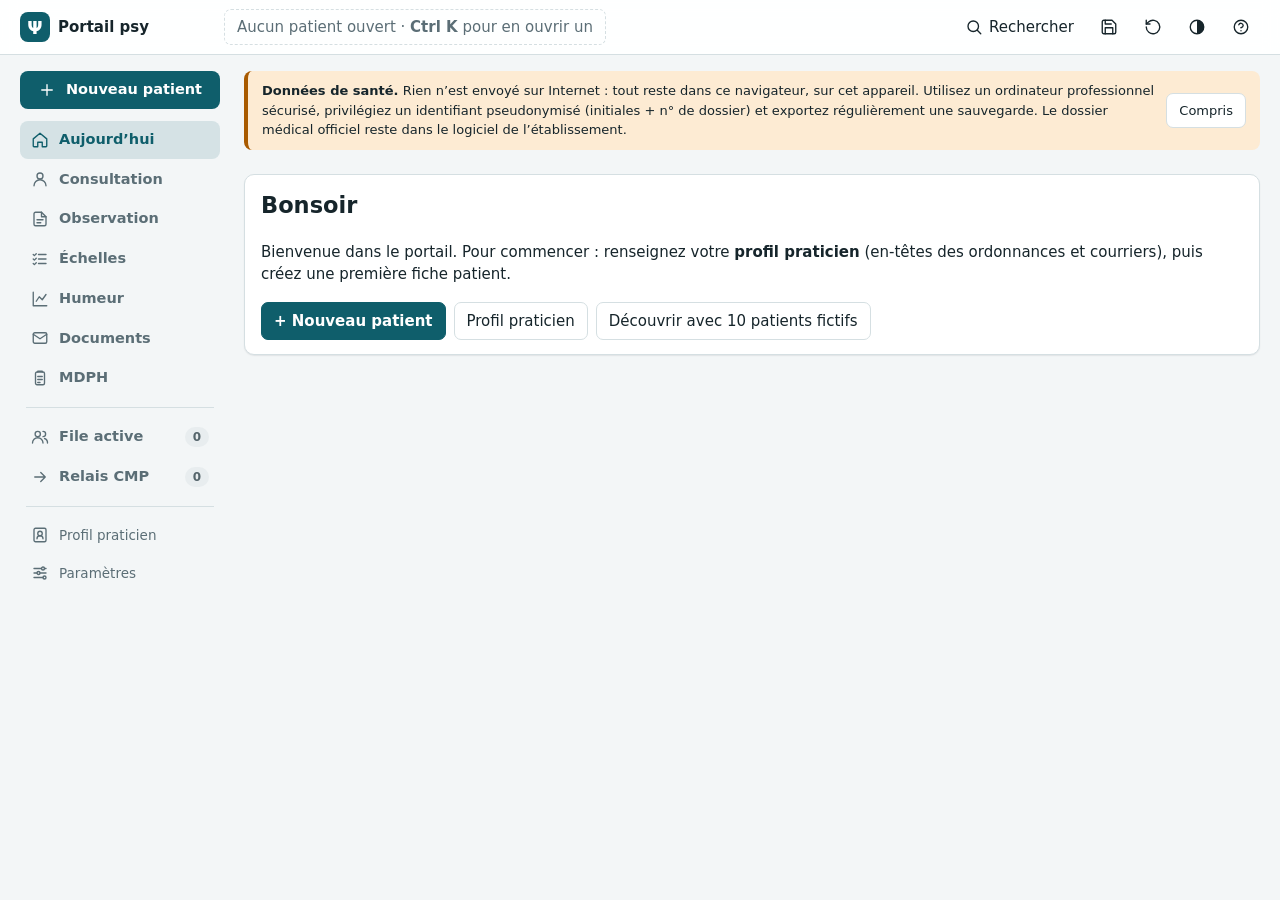
==== portail-psychiatrie.html @ 437d22e8 "Add files via upload" ====
<!DOCTYPE html>
<html lang="fr">
<head>
  <meta charset="utf-8">
  <meta name="viewport" content="width=device-width, initial-scale=1">
  <title>Portail de suivi psychiatrique</title>
  <style>
/* =====================================================================
   STYLE.CSS — apparence de l'application
   Les couleurs sont regroupées en variables au début : modifiez-les ici
   pour changer toute l'apparence (thème clair + thème sombre automatique).
   ===================================================================== */

/* ---------- Couleurs (thème clair) ---------- */
:root {
  --bg: #f3f6f7;          /* fond de page */
  --surf: #ffffff;        /* cartes, champs */
  --ink: #16252b;         /* texte principal */
  --mute: #5b6e76;        /* texte secondaire */
  --line: #d5dfe2;        /* bordures */
  --pri: #0f5e6b;         /* couleur d'accent (boutons principaux) */
  --priink: #ffffff;      /* texte sur l'accent */

  /* Priorités / alertes : p1 = rouge (urgent), p2 = orange, p3 = bleu, p4 = gris.
     Suffixe « b » = fond clair associé. */
  --p1: #b3261e;  --p1b: #fbe4e2;
  --p2: #a85a00;  --p2b: #fdebd3;
  --p3: #1d5fa8;  --p3b: #dfeaf8;
  --p4: #55656b;  --p4b: #e8edef;
}

/* ---------- Couleurs (thème sombre, selon le réglage du système) ---------- */
@media (prefers-color-scheme: dark) {
  :root:not([data-theme="light"]) {
    --bg: #101a1e;  --surf: #18262b;  --ink: #e6eef0;  --mute: #95a9b0;
    --line: #2c3f46;  --pri: #4fb3c3;  --priink: #06232a;
    --p1: #ff9c94;  --p1b: #4a1f1c;
    --p2: #f5b866;  --p2b: #46300f;
    --p3: #8fbdf0;  --p3b: #17304d;
    --p4: #b3c1c6;  --p4b: #26353b;
  }
}
/* Thème sombre choisi explicitement (bouton de thème) */
:root[data-theme="dark"] {
    --bg: #101a1e;  --surf: #18262b;  --ink: #e6eef0;  --mute: #95a9b0;
    --line: #2c3f46;  --pri: #4fb3c3;  --priink: #06232a;
    --p1: #ff9c94;  --p1b: #4a1f1c;
    --p2: #f5b866;  --p2b: #46300f;
    --p3: #8fbdf0;  --p3b: #17304d;
    --p4: #b3c1c6;  --p4b: #26353b;
  }


/* ---------- Base ---------- */
* { box-sizing: border-box; }

/* L'attribut « hidden » doit toujours masquer l'élément, même si une règle plus bas
   lui donne un display (flex, grid…). Sans cette ligne, l'avis « Compris » ne se masquait pas. */
[hidden] { display: none !important; }

body {
  margin: 0;
  background: var(--bg);
  color: var(--ink);
  font: 15px/1.45 "Segoe UI", system-ui, -apple-system, sans-serif;
}

header { padding: 18px 20px 8px; max-width: 1280px; margin: auto; }
h1     { font-size: 22px; margin: 0 0 2px; font-weight: 650; }
.sub   { color: var(--mute); font-size: 13px; }
main   { max-width: 1280px; margin: auto; padding: 0 20px 40px; }

/* ---------- Avis de confidentialité ---------- */
.notice {
  background: var(--p2b);
  border-left: 4px solid var(--p2);
  padding: 10px 14px;
  margin: 10px 0;
  border-radius: 4px;
  font-size: 13px;
  display: flex;
  gap: 12px;
  align-items: flex-start;
}
.notice button { margin-left: auto; white-space: nowrap; }

/* ---------- Onglets : file active / relais CMP ---------- */
.tabs {
  display: flex;
  gap: 4px;
  margin: 14px 0 0;
  border-bottom: 2px solid var(--line);
}
.tabs button {
  border: 0;
  border-bottom: 3px solid transparent;
  border-radius: 6px 6px 0 0;
  background: transparent;
  padding: 9px 18px;
  font-weight: 600;
  color: var(--mute);
  margin-bottom: -2px;
}
.tabs button[aria-selected=true] { color: var(--pri); border-bottom-color: var(--pri); background: var(--surf); }
.tabs .n {
  background: var(--p4b);
  color: var(--p4);
  border-radius: 99px;
  padding: 1px 8px;
  font-size: 12px;
  margin-left: 6px;
}

/* ---------- Compteurs ---------- */
.stats { display: flex; gap: 10px; flex-wrap: wrap; margin: 12px 0; }
.stat {
  background: var(--surf);
  border: 1px solid var(--line);
  border-radius: 6px;
  padding: 8px 14px;
  min-width: 110px;
}
.stat b    { display: block; font-size: 22px; line-height: 1.1; }
.stat span { font-size: 12px; color: var(--mute); }

/* ---------- Champs et boutons ---------- */
input, select, textarea, button { font: inherit; color: inherit; }

input, select, textarea {
  background: var(--surf);
  border: 1px solid var(--line);
  border-radius: 5px;
  padding: 7px 9px;
  width: 100%;
}
textarea { min-height: 90px; resize: vertical; }

button {
  background: var(--surf);
  border: 1px solid var(--line);
  border-radius: 5px;
  padding: 7px 12px;
  cursor: pointer;
}
button:hover       { border-color: var(--pri); }
button.main        { background: var(--pri); color: var(--priink); border-color: var(--pri); font-weight: 600; }
button.danger      { color: var(--p1); }
:focus-visible     { outline: 3px solid var(--pri); outline-offset: 1px; }

/* ---------- Barre d'outils ---------- */
.bar { display: flex; gap: 8px; flex-wrap: wrap; align-items: center; margin: 10px 0; }
.bar input[type=search] { flex: 1 1 220px; width: auto; }
.bar select             { width: auto; }

/* ---------- Tableau ---------- */
.wrap {
  overflow-x: auto;
  background: var(--surf);
  border: 1px solid var(--line);
  border-radius: 6px;
}
table { border-collapse: collapse; width: 100%; min-width: 1050px; }
th, td {
  text-align: left;
  padding: 9px 12px;
  border-bottom: 1px solid var(--line);
  vertical-align: top;
}
th {
  font-size: 12.5px;
  color: var(--mute);
  font-weight: 600;
  background: var(--bg);
  cursor: pointer;
  user-select: none;
  white-space: nowrap;
}
tbody tr       { cursor: pointer; }
tbody tr:hover { background: var(--bg); }
td.syn         { max-width: 340px; color: var(--mute); font-size: 13.5px; }
.empty         { padding: 40px; text-align: center; color: var(--mute); }

/* Ligne de titre dans la « Vue par CMP » */
.grp td {
  background: var(--bg);
  font-weight: 650;
  border-top: 2px solid var(--pri);
  cursor: default;
}

/* ---------- Pastilles de priorité (t1 = urgent … t4 = faible) ---------- */
.tag {
  display: inline-block;
  padding: 2px 9px;
  border-radius: 99px;
  font-size: 12.5px;
  font-weight: 600;
  white-space: nowrap;
}
.t1 { background: var(--p1b); color: var(--p1); }
.t2 { background: var(--p2b); color: var(--p2); }
.t3 { background: var(--p3b); color: var(--p3); }
.t4 { background: var(--p4b); color: var(--p4); }

/* ---------- Petits textes ---------- */
.st            { font-size: 13px; }
.st.clos       { color: #1d7a46; font-weight: 600; }   /* relais effectué */
.sec           { color: var(--mute); font-size: 13px; }
.vig           { color: var(--p1); font-weight: 700; font-size: 12.5px; }
.texte-retard  { color: var(--p1); font-weight: 700; font-size: 12.5px; }
.texte-bientot { color: var(--p2); font-weight: 700; font-size: 12.5px; }

/* ---------- Fenêtres (fiche patient, paramètres) ---------- */
dialog {
  border: 1px solid var(--line);
  border-radius: 8px;
  background: var(--surf);
  color: var(--ink);
  width: min(900px, 96vw);
  padding: 0;
  max-height: 94vh;
}
dialog::backdrop { background: rgba(0, 0, 0, .45); }
form             { padding: 18px 20px; }
form h2          { margin: 0 0 12px; font-size: 18px; }

/* Grille des champs du formulaire ; .full = ligne entière */
.g       { display: grid; grid-template-columns: repeat(auto-fit, minmax(200px, 1fr)); gap: 10px 14px; }
.g .full { grid-column: 1 / -1; }
label    { font-size: 12.5px; color: var(--mute); display: block; margin-bottom: 3px; }

.chk       { display: flex; gap: 8px; align-items: center; }
.chk input { width: auto; }
.chk label { margin: 0; color: var(--ink); font-size: 14px; }

.act     { display: flex; gap: 8px; margin-top: 16px; align-items: center; }
.act .sp { flex: 1; }

/* ---------- Traitements et surveillance (dans la fiche patient) ---------- */
.tg  { margin: 8px 0 14px; }                       /* un groupe : fond / symptomatique */
.tgh { display: flex; justify-content: space-between; align-items: center; margin-bottom: 6px; }
.tc  {                                              /* une ligne de traitement */
  border: 1px solid var(--line);
  border-radius: 6px;
  padding: 10px 12px;
  margin-bottom: 8px;
  background: var(--bg);
}
.mon { margin-top: 8px; border-top: 1px dashed var(--line); padding-top: 6px; }
.mr  {                                              /* une ligne de bilan */
  display: grid;
  grid-template-columns: minmax(180px, 1fr) 150px minmax(170px, auto) auto;
  gap: 8px;
  align-items: center;
  padding: 4px 0;
  font-size: 13px;
}
.mr small { color: var(--mute); display: block; }
.mr input { padding: 5px 7px; }

/* Pastilles d'état d'un bilan */
.badge          { font-size: 12.5px; font-weight: 600; padding: 2px 8px; border-radius: 99px; }
.badge.retard   { background: var(--p1b); color: var(--p1); }
.badge.bientot  { background: var(--p2b); color: var(--p2); }
.badge.ok,
.badge.termine  { background: var(--p3b); color: var(--p3); }

/* ---------- Encadré des référentiels ---------- */
.src         { margin-top: 14px; font-size: 13px; color: var(--mute); }
.src summary { cursor: pointer; }

/* ---------- Petits écrans ---------- */
@media (max-width: 700px) {
  .mr { grid-template-columns: 1fr 1fr; }
}

/* ---------- Impression : masque les boutons et élargit le tableau ---------- */
@media print {
  body { background: #fff; color: #000; }
  .notice, .bar, .stats, .act, button { display: none !important; }
  .wrap { border: 0; overflow: visible; }
  table { min-width: 0; font-size: 11px; }
  td.syn { max-width: none; }
}

/* ---------- Ordonnance de bilans (fenêtre, aperçu et impression) ---------- */
.ordo-choix { display: grid; grid-template-columns: 1fr 1fr; gap: 14px 18px; }
@media (max-width: 800px) { .ordo-choix { grid-template-columns: 1fr; } }
.ordo-groupe { margin-bottom: 8px; }
.ligne-case { display: flex; gap: 8px; align-items: center; margin: 3px 0; color: var(--ink); font-size: 13.5px; }
.ligne-case input { width: auto; }
.ordo-alerte {
  background: var(--p2b); border-left: 4px solid var(--p2); padding: 8px 12px;
  border-radius: 4px; font-size: 13px; margin-bottom: 10px;
}
.info-cps {
  background: var(--p3b); border-left: 4px solid var(--p3); padding: 8px 12px;
  border-radius: 4px; font-size: 13px; margin-bottom: 12px;
}
.apercu { background: #fff; color: #000; border: 1px solid var(--line); border-radius: 6px; padding: 18px; margin-top: 8px; }

/* Le document lui-même (même rendu à l'écran et sur papier) */
.ordo { font-family: Georgia, "Times New Roman", serif; font-size: 14px; line-height: 1.5; color: #000; }
.ordo-entete { border-bottom: 1px solid #000; padding-bottom: 8px; margin-bottom: 14px; }
.ordo h2 { font-size: 17px; margin: 0 0 4px; text-align: center; }
.ordo-date { text-align: right; margin: 0 0 12px; }
.ordo-examens { margin: 6px 0 10px 18px; padding: 0; }
.ordo-consignes { font-style: italic; }
.ordo-signature { margin-top: 26px; margin-left: 55%; border: 1px solid #000; height: 100px; padding: 6px 8px; font-size: 12px; }
/* Mention ALD (ordonnance bizone) */
.ordo-ald { border: 1px solid #000; padding: 5px 9px; margin: 8px 0 12px; }
.ordo .manquant { color: #888; }

/* Marges de la feuille imprimée (A4) */
@page { size: A4; margin: 22mm 20mm 20mm 20mm; }

/* Zone d'impression : invisible à l'écran, seule visible quand on imprime une ordonnance */
#zoneOrdonnance { display: none; }
@media print {
  body.impression-ordonnance > *:not(#zoneOrdonnance) { display: none !important; }
  body.impression-ordonnance #zoneOrdonnance { display: block; }
}

/* =====================================================================
   PORTAIL UNIFIÉ : observation, courbe de l'humeur, échelles, MDPH
   ===================================================================== */
.tabs { overflow-x: auto; scrollbar-width: thin; }
.tabs button { white-space: nowrap; }

.carte {
  background: var(--surf); border: 1px solid var(--line); border-radius: 8px;
  padding: 14px 16px; margin: 12px 0;
}
.h3 { font-size: 15.5px; margin: 0 0 8px; }
.sp { flex: 1; }
button:disabled { opacity: .5; cursor: not-allowed; }
button.on { background: var(--pri); color: var(--priink); border-color: var(--pri); }

/* Rubriques repliables / encadrées */
fieldset.rubrique { margin: 12px 0; }
fieldset.rubrique legend, details.rubrique summary { font-weight: 650; padding: 0 4px; cursor: pointer; }
details.rubrique > summary { list-style-position: outside; }
.cases { display: flex; flex-wrap: wrap; gap: 4px 16px; }

/* ---------- Courbe de l'humeur ---------- */
.defile { overflow-x: auto; max-width: 100%; }
svg.frise { display: block; min-width: 720px; width: 100%; height: auto; }
.groupe-boutons { display: inline-flex; gap: 4px; flex-wrap: wrap; }
.groupe-boutons button { padding: 5px 10px; }
.puces { display: flex; flex-wrap: wrap; gap: 6px; margin-top: 10px; font-size: 12.5px; }
.puce { border: 1px solid var(--line); border-radius: 99px; padding: 2px 10px; display: inline-flex; gap: 6px; align-items: center; }
.puce i, i.pastille { width: 10px; height: 10px; border-radius: 50%; display: inline-block; }
.hum-grille { display: grid; grid-template-columns: 1fr 1fr; gap: 0 14px; }
.hum-niveaux { display: grid; grid-template-columns: repeat(auto-fit, minmax(150px, 1fr)); gap: 6px; }
.hum-niveaux button { text-align: left; border-left-width: 8px; }
.hum-niveaux button.on { background: var(--surf); color: var(--ink); outline: 2px solid var(--pri); }

/* ---------- Échelles ---------- */
.ech-grille { display: grid; grid-template-columns: minmax(0, 1.6fr) minmax(260px, 1fr); gap: 0 14px; align-items: start; }
.ech-resultat { position: sticky; top: 8px; }
.ech-items { margin-top: 8px; display: grid; grid-template-columns: repeat(auto-fill, minmax(250px, 1fr)); gap: 2px 14px; }
.ech-ligne {
  display: flex; align-items: center; gap: 8px; padding: 3px 6px; border-radius: 5px;
  border: 1px solid transparent;
}
.ech-ligne:focus { outline: none; border-color: var(--pri); background: var(--bg); }
.ech-ligne.vide .ech-num { color: var(--p2); }
.ech-ligne.remplissage { opacity: .55; }
.ech-num { width: 26px; text-align: right; font-weight: 650; font-variant-numeric: tabular-nums; }
.ech-lib { flex: 1; font-size: 13px; }
.ech-choix { display: inline-flex; gap: 3px; margin-left: auto; }
.ech-choix button { width: 32px; padding: 4px 0; font-weight: 600; }
.ech-total b { font-size: 40px; line-height: 1; }
.ech-total span { color: var(--mute); font-size: 18px; }
.ech-jauge { height: 8px; background: var(--bg); border-radius: 99px; overflow: hidden; margin: 8px 0; }
.ech-jauge i { display: block; height: 100%; background: var(--p3); }
.ech-jauge i.bientot { background: var(--p2); }
.ech-jauge i.retard { background: var(--p1); }
table.ech-sous { min-width: 0; font-size: 13px; }
table.ech-sous td { padding: 4px 6px; }
#vueEchelles .act button.main:disabled { background: var(--line); border-color: var(--line); color: var(--mute); }

/* ---------- MDPH ---------- */
table.grille-mdph { min-width: 0; width: auto; }
table.grille-mdph td { padding: 3px 8px 3px 0; border: 0; font-size: 13.5px; }
table.grille-mdph select { width: auto; min-width: 260px; }

/* ---------- Observation ---------- */
.obs-grille { display: grid; grid-template-columns: minmax(0, 1.4fr) minmax(300px, 1fr); gap: 0 14px; align-items: start; }
.obs-sortie { position: sticky; top: 8px; }
#obsTexte { min-height: 60vh; font-family: ui-monospace, "Cascadia Mono", Consolas, monospace; font-size: 12.5px; line-height: 1.5; }
.obs-champ { display: grid; grid-template-columns: 170px 1fr; gap: 8px; align-items: start; }
.obs-lib { font-size: 12.5px; color: var(--mute); padding-top: 5px; }
.pastilles { display: flex; flex-wrap: wrap; gap: 5px; }
.pastille-choix { border-radius: 99px; padding: 4px 11px; font-size: 13px; }
.pastille-choix.normal { border-style: dashed; }
.pastille-choix.on { background: var(--pri); color: var(--priink); border-color: var(--pri); border-style: solid; }
.obs-hist { display: flex; justify-content: space-between; align-items: center; gap: 8px; padding: 4px 0; border-top: 1px solid var(--line); font-size: 13px; }

/* ---------- Documents imprimés (certificat, observation, courbe) ---------- */
.doc h3 { font-size: 14.5px; margin: 16px 0 6px; border-bottom: 1px solid #999; padding-bottom: 2px; }
.doc p { margin: 4px 0; }
.sec-doc { font-size: 12px; color: #444; text-align: center; margin-top: 0; }
table.tableau-doc { min-width: 0; width: auto; margin: 2px 0 8px; font-size: 13px; }
table.tableau-doc td { padding: 2px 14px 2px 0; border-bottom: 1px dotted #bbb; }

@media (max-width: 900px) {
  .ech-grille, .obs-grille, .hum-grille { grid-template-columns: 1fr; }
  .ech-resultat, .obs-sortie { position: static; }
  .obs-champ { grid-template-columns: 1fr; gap: 3px; }
  #obsTexte { min-height: 40vh; }
}

/* Impression : couleurs claires, quel que soit le thème de l'écran */
@media print {
  :root {
    --bg: #fff; --surf: #fff; --ink: #000; --mute: #555; --line: #ccc;
    --pri: #0f5e6b; --priink: #fff;
  }
  .tabs, .carte, form#obsForm, #mdphForm { display: none !important; }
  svg.frise { min-width: 0; }
}

#mdphForm, #obsForm { padding: 0; }
fieldset.rubrique { min-width: 0; }

/* ---------- Certificat MDPH (Cerfa 15695*01) ---------- */
.mdph-form { max-width: 980px; }
.mdph-titre { font-size: 16px; margin: 22px 0 8px; padding-bottom: 4px; border-bottom: 2px solid var(--pri); color: var(--pri); }
.mdph-titre:first-child { margin-top: 0; }
.mdph-sous { font-weight: 650; margin: 14px 0 6px; font-size: 14px; }
.mdph-note { font-size: 12.5px; color: var(--mute); margin: 4px 0 8px; font-style: italic; }
.mdph-ligne { margin: 8px 0; }
.mdph-ligne > label { font-size: 13px; color: var(--ink); margin-bottom: 4px; }
.retrait { margin-left: 26px; border-left: 3px solid var(--line); padding-left: 10px; }
.mdph-case { display: flex; gap: 8px; align-items: center; font-size: 14px; color: var(--ink); margin: 5px 0; cursor: pointer; }
.mdph-case input { width: auto; margin: 0; }
.mdph-case.bascule { color: var(--pri); font-weight: 600; }
.segments { display: inline-flex; flex-wrap: wrap; gap: 0; border: 1px solid var(--line); border-radius: 7px; overflow: hidden; }
.segments button { border: 0; border-right: 1px solid var(--line); border-radius: 0; padding: 7px 14px; background: var(--surf); }
.segments button:last-child { border-right: 0; }
.segments button.on { background: var(--pri); color: var(--priink); }
.segments.abcd button { width: 50px; padding: 7px 0; font-weight: 700; }
.mdph-abcd { display: flex; align-items: center; justify-content: space-between; gap: 12px; padding: 5px 0; border-bottom: 1px dashed var(--line); font-size: 14px; }
.mdph-legende { display: flex; flex-wrap: wrap; gap: 4px 16px; font-size: 12.5px; background: var(--bg); border-radius: 6px; padding: 8px 10px; margin: 12px 0; }
.mdph-legende .sec { width: 100%; }
@media (max-width: 700px) {
  .mdph-abcd { flex-direction: column; align-items: flex-start; }
  .retrait { margin-left: 8px; }
}

/* Échelles : une ligne par item, réponses libellées selon l'échelle */
.ech-items { grid-template-columns: 1fr; gap: 2px; }
.ech-ligne { align-items: center; padding: 6px 8px; border-bottom: 1px solid var(--line); border-radius: 0; }
.ech-lib { font-size: 14px; line-height: 1.35; }
.ech-choix.larges button { width: auto; min-width: 92px; padding: 6px 9px; font-weight: 500; font-size: 12.5px; line-height: 1.2; }
.ech-ligne.avec-propositions { flex-wrap: wrap; }
.ech-ligne.avec-propositions .ech-lib { flex: 1 1 calc(100% - 40px); font-weight: 650; }
.ech-choix.propositions { display: grid; grid-template-columns: 1fr; gap: 4px; width: 100%; margin-left: 34px; }
.ech-choix.propositions button { width: 100%; text-align: left; font-weight: 400; padding: 6px 10px; }
.ech-choix.propositions button b { display: inline-block; width: 18px; }
@media (max-width: 900px) {
  .ech-ligne { flex-wrap: wrap; }
  .ech-lib { flex: 1 1 calc(100% - 40px); }
  .ech-choix { margin-left: 34px; flex-wrap: wrap; }
  .ech-choix.propositions { margin-left: 0; }
}

/* Échelles : intitulé sur toute la largeur, réponses en dessous (4 colonnes égales) */
.ech-grille { grid-template-columns: minmax(0, 2fr) minmax(250px, 0.85fr); }
.ech-ligne { flex-wrap: wrap; align-items: flex-start; gap: 4px 8px; padding: 8px 6px; }
.ech-ligne .ech-num { padding-top: 1px; }
.ech-ligne .ech-lib { flex: 1 1 calc(100% - 40px); font-size: 14.5px; }
.ech-choix.larges { display: grid; grid-template-columns: repeat(4, minmax(0, 1fr)); gap: 5px; width: calc(100% - 34px); margin-left: 34px; }
.ech-choix.larges button { min-width: 0; width: 100%; white-space: normal; }
.ech-choix:not(.larges):not(.propositions) { margin-left: 34px; }
@media (max-width: 600px) { .ech-choix.larges { grid-template-columns: repeat(2, minmax(0, 1fr)); } }

/* ---------- Certificat MDPH : mise en page (rubriques en cartes, grille 12 colonnes) ---------- */
.mdph-form { max-width: 1040px; margin: 0 auto; }
.mdph-section {
  background: var(--surf); border: 1px solid var(--line); border-radius: 10px;
  padding: 20px 24px 22px; margin: 16px 0; box-shadow: 0 1px 2px rgba(0, 0, 0, .04);
}
.mdph-section .mdph-titre { margin: 0 0 14px; font-size: 17px; font-weight: 650; border: 0; padding: 0; color: var(--pri); }
.mdph-grille { display: grid; grid-template-columns: repeat(12, minmax(0, 1fr)); gap: 14px 18px; align-items: end; }
.mdph-grille > [hidden] { display: none !important; }
.mdph-grille > * { min-width: 0; margin: 0; }
.mdph-grille .debut-ligne { grid-column-start: 1; }
.mdph-champ > label { display: block; font-size: 13px; color: var(--ink); margin: 0 0 5px; line-height: 1.35; }
.mdph-champ input, .mdph-champ textarea { width: 100%; }
.mdph-champ textarea { min-height: 0; resize: vertical; }
.mdph-sous { font-weight: 650; font-size: 14px; margin-top: 8px; padding-top: 12px; border-top: 1px solid var(--line); align-self: start; }
.mdph-note { font-size: 12.5px; color: var(--mute); font-style: italic; align-self: start; }
.mdph-case { display: flex; gap: 9px; align-items: center; font-size: 14px; color: var(--ink); cursor: pointer; min-height: 36px; margin: 0; }
.mdph-case input { width: 17px; height: 17px; margin: 0; flex: none; }
.mdph-case.bascule { color: var(--pri); font-weight: 600; }
.mdph-abcd { display: flex; align-items: center; justify-content: space-between; gap: 16px; padding: 6px 0; border-bottom: 1px dashed var(--line); margin: 0; }
.mdph-legende { margin: 0; }
.segments { max-width: 100%; }
/* Tableau des signes cliniques (calqué sur le Cerfa) */
.mdph-signes table { width: 100%; min-width: 0; border-collapse: separate; border-spacing: 0; border: 1px solid var(--line); border-radius: 8px; overflow: hidden; }
.mdph-signes th { background: var(--bg); font-size: 12.5px; color: var(--ink); font-weight: 600; padding: 8px 10px; text-align: center; cursor: default; white-space: normal; }
.mdph-signes th:nth-child(2) { text-align: left; }
.mdph-signes th small { display: block; font-weight: 400; color: var(--mute); font-size: 11px; }
.mdph-signes td { padding: 8px 10px; border-top: 1px solid var(--line); vertical-align: middle; }
.mdph-signes td.num { width: 28px; color: var(--mute); font-weight: 650; text-align: center; }
.mdph-signes td.frequence { width: 104px; text-align: center; }
.mdph-signes textarea { width: 100%; min-height: 0; resize: vertical; }
.pastille-freq { width: 30px; height: 30px; padding: 0; border-radius: 6px; font-weight: 700; font-size: 16px; line-height: 1; }
.pastille-freq.on { background: var(--pri); color: var(--priink); border-color: var(--pri); }
@media (max-width: 760px) {
  .mdph-section { padding: 16px 14px; }
  .mdph-grille { grid-template-columns: 1fr; }
  .mdph-grille > * { grid-column: 1 / -1 !important; }
  .mdph-abcd { flex-direction: column; align-items: flex-start; }
  .mdph-signes td.frequence { width: 64px; padding: 6px 4px; }
}
.choix-multiples { display: flex; flex-wrap: wrap; gap: 6px; }
.choix-multiples button { border-radius: 99px; padding: 6px 13px; font-size: 13.5px; }
.choix-multiples button.on { background: var(--pri); color: var(--priink); border-color: var(--pri); }
.mdph-abcd + .mdph-abcd, .mdph-case.debut-ligne + .mdph-case.debut-ligne { margin-top: -8px; }

/* =====================================================================
   ÉCRAN CONSULTATION
   ===================================================================== */
.cons-barre { padding: 10px 16px; }
.cons-entete { display: flex; justify-content: space-between; gap: 16px; align-items: flex-start; flex-wrap: wrap; padding: 18px 22px; }
.cons-nom { font-size: 22px; font-weight: 700; letter-spacing: -.01em; }
.cons-diag { margin-top: 6px; font-weight: 600; }
.cons-actions { display: flex; gap: 8px; flex-wrap: wrap; }
.cons-actions button { padding: 10px 16px; font-size: 15px; }
.drapeaux { display: flex; flex-wrap: wrap; gap: 6px; margin-top: 10px; }
.drapeau { font-size: 12.5px; font-weight: 600; padding: 3px 10px; border-radius: 99px; }
.drapeau.rouge { background: var(--p1b); color: var(--p1); }
.drapeau.orange { background: var(--p2b); color: var(--p2); }
.drapeau.bleu { background: var(--p3b); color: var(--p3); }
.drapeau.gris { background: var(--p4b); color: var(--p4); }
.cons-grille { display: grid; grid-template-columns: repeat(3, minmax(0, 1fr)); gap: 0 14px; align-items: start; }
.cons-carte { margin: 0 0 14px; }
.cons-large { grid-column: span 2; }
.cons-note { white-space: pre-wrap; font-size: 13.5px; line-height: 1.5; max-height: 280px; overflow: auto; background: var(--bg); padding: 10px 12px; border-radius: 6px; }
.cons-trt { padding: 6px 0; border-bottom: 1px dashed var(--line); font-size: 14px; }
.cons-trt:last-of-type { border-bottom: 0; }
.cons-echelle { display: flex; justify-content: space-between; align-items: center; gap: 10px; padding: 6px 0; border-bottom: 1px dashed var(--line); }
.sparkline { flex: none; }
.mini-humeur { width: 100%; height: 70px; display: block; background: var(--bg); border-radius: 6px; }
@media (max-width: 1000px) { .cons-grille { grid-template-columns: 1fr; } .cons-large { grid-column: auto; } }

/* ---------- Recherche globale (Ctrl+K) ---------- */
.palette-fond { position: fixed; inset: 0; background: rgba(0, 0, 0, .4); z-index: 50; display: flex; justify-content: center; align-items: flex-start; padding-top: 12vh; }
.palette-fond[hidden] { display: none !important; }
.palette { background: var(--surf); border-radius: 12px; width: min(620px, 92vw); box-shadow: 0 20px 60px rgba(0, 0, 0, .3); overflow: hidden; }
.palette input { border: 0; border-bottom: 1px solid var(--line); border-radius: 0; padding: 14px 16px; font-size: 17px; }
.palette-item { padding: 10px 16px; cursor: pointer; border-bottom: 1px solid var(--line); }
.palette-item.actif, .palette-item:hover { background: var(--p3b); }
.palette-aide { padding: 8px 16px; }

/* ---------- Échelles : courbes, mode tablette ---------- */
.courbes-echelles { display: grid; grid-template-columns: repeat(auto-fill, minmax(320px, 1fr)); gap: 12px; margin-bottom: 14px; }
.courbe-echelle { background: var(--bg); border-radius: 8px; padding: 8px 10px; }
.courbe-scores { width: 100%; height: auto; display: block; }
.tablette { position: fixed; inset: 0; z-index: 60; background: var(--surf); display: flex; flex-direction: column; padding: 18px clamp(16px, 5vw, 60px); overflow: auto; }
.tablette[hidden] { display: none !important; }
body.mode-tablette { overflow: hidden; }
.tablette-haut { display: flex; justify-content: space-between; align-items: center; gap: 12px; color: var(--mute); font-size: 15px; }
.tablette-quitter { border: 0; background: transparent; font-size: 18px; color: var(--mute); padding: 4px 10px; }
.tablette-progression { height: 6px; background: var(--bg); border-radius: 99px; margin: 12px 0 28px; overflow: hidden; }
.tablette-progression i { display: block; height: 100%; background: var(--pri); transition: width .2s; }
.tablette-item { font-size: clamp(20px, 3vw, 28px); line-height: 1.35; font-weight: 600; margin-bottom: 26px; }
.tablette-choix { display: grid; gap: 12px; }
.tablette-choix button { font-size: clamp(16px, 2.2vw, 20px); padding: 18px 20px; text-align: left; border-radius: 12px; border-width: 2px; }
.tablette-choix button.on { background: var(--pri); color: var(--priink); border-color: var(--pri); }
.tablette-bas { display: flex; justify-content: space-between; margin-top: auto; padding-top: 24px; }
.tablette-bas button { padding: 12px 18px; font-size: 16px; }
.tablette-fin { margin: auto; text-align: center; font-size: 18px; }
.tablette-fin button { padding: 14px 26px; font-size: 18px; margin-top: 16px; }

/* ---------- Documents ---------- */
.doc-types { display: grid; grid-template-columns: repeat(auto-fit, minmax(280px, 1fr)); gap: 12px; margin-top: 8px; }
.doc-types .sec { margin-bottom: 5px; font-weight: 600; }
#docTexte { min-height: 60vh; font-family: Georgia, "Times New Roman", serif; font-size: 13.5px; line-height: 1.55; }
.doc.plan-securite { font-family: system-ui, sans-serif; font-size: 15px; line-height: 1.6; }

/* En-tête : outils globaux (recherche, sauvegarde) */
.entete-portail { position: relative; }
.entete-outils { float: right; display: flex; gap: 6px; flex-wrap: wrap; margin-left: 12px; }
.entete-outils kbd { font: 11px ui-monospace, monospace; background: var(--bg); border: 1px solid var(--line); border-radius: 4px; padding: 0 4px; margin-left: 4px; }
@media (max-width: 700px) { .entete-outils { float: none; margin: 0 0 8px; } }
@media print { .entete-outils { display: none !important; } }
.cons-groupe { font-size: 11.5px; text-transform: uppercase; letter-spacing: .04em; color: var(--mute); font-weight: 650; margin: 10px 0 2px; }
.cons-groupe:first-of-type { margin-top: 0; }
.cons-groupe.somat { color: var(--p3); }

/* =====================================================================
   MISE EN PAGE (version 3) : barre d'application, navigation latérale,
   bandeau patient, tableau de bord, notifications. Ces règles complètent
   et remplacent les précédentes quand elles se recoupent.
   ===================================================================== */
:root { color-scheme: light; --ombre: 0 1px 2px rgba(16, 24, 32, .05), 0 1px 1px rgba(16, 24, 32, .03); --rayon: 10px; }
:root[data-theme="dark"] { color-scheme: dark; --ombre: none; }
@media (prefers-color-scheme: dark) { :root:not([data-theme="light"]) { color-scheme: dark; --ombre: none; } }

body { font: 15px/1.5 system-ui, -apple-system, "Segoe UI", Roboto, sans-serif; -webkit-font-smoothing: antialiased; }
button { border-radius: 7px; transition: background-color .12s, border-color .12s, color .12s; }
input:focus, select:focus, textarea:focus { outline: none; border-color: var(--pri); box-shadow: 0 0 0 3px color-mix(in srgb, var(--pri) 18%, transparent); }
.carte, .mdph-section, .wrap { border-radius: var(--rayon); box-shadow: var(--ombre); }
.selecteur-masque { display: none !important; }

/* ---------- Barre d'application ---------- */
header.barre-app {
  position: sticky; top: 0; z-index: 30; max-width: none; margin: 0;
  display: flex; align-items: center; gap: 14px; padding: 8px 20px;
  background: color-mix(in srgb, var(--surf) 92%, transparent); backdrop-filter: blur(8px);
  border-bottom: 1px solid var(--line);
}
.marque { display: flex; align-items: center; gap: 8px; font-weight: 700; white-space: nowrap; width: 196px; flex: none; }
.logo { width: 30px; height: 30px; border-radius: 8px; background: var(--pri); color: var(--priink); display: grid; place-items: center; font-size: 18px; }
.bandeau-patient { flex: 1; min-width: 0; display: flex; align-items: center; gap: 8px; }
.bandeau-nom { display: flex; align-items: baseline; gap: 10px; min-width: 0; border: 1px solid var(--line); background: var(--bg); padding: 5px 12px; text-align: left; }
.bandeau-nom b { white-space: nowrap; }
.bandeau-nom .sec { white-space: nowrap; overflow: hidden; text-overflow: ellipsis; }
.bandeau-vide { border: 1px dashed var(--line); background: transparent; color: var(--mute); padding: 6px 12px; }
.pastille-bandeau { font-size: 12px; font-weight: 650; padding: 2px 9px; border-radius: 99px; white-space: nowrap; }
.pastille-bandeau.allergie { background: var(--p2b); color: var(--p2); }
.pastille-bandeau.vigilance { background: var(--p1b); color: var(--p1); }
.entete-outils { float: none; margin: 0; display: flex; gap: 6px; flex: none; }
.outil { display: inline-flex; align-items: center; gap: 6px; padding: 6px 9px; background: transparent; border-color: transparent; color: var(--ink); }
.outil:hover { background: var(--bg); border-color: var(--line); }
.icone { flex: none; display: block; }
[data-icone] { display: inline-flex; }

/* ---------- Corps : navigation latérale + contenu ---------- */
main { max-width: 1520px; padding: 16px 20px 48px; display: grid; grid-template-columns: 200px minmax(0, 1fr); column-gap: 24px; align-items: start; }
main > * { grid-column: 2; min-width: 0; }
main > nav.tabs {
  grid-column: 1; grid-row: 1 / span 40; position: sticky; top: 66px;
  display: flex; flex-direction: column; gap: 2px; margin: 0; border: 0; overflow: visible;
}
nav.tabs button {
  display: flex; align-items: center; gap: 10px; width: 100%; text-align: left; margin: 0;
  padding: 8px 11px; border: 0; border-radius: 8px; background: transparent; color: var(--mute); font-weight: 560; font-size: 14.5px;
}
nav.tabs button:hover { background: var(--surf); color: var(--ink); }
nav.tabs button[aria-selected=true] { background: color-mix(in srgb, var(--pri) 13%, transparent); color: var(--pri); border: 0; }
nav.tabs .n { margin-left: auto; background: var(--p4b); color: var(--p4); }
#nbAccueil:not(:empty) { background: var(--p1b); color: var(--p1); }
nav.tabs .n:empty { display: none; }
nav.tabs .nouveau-patient { background: var(--pri); color: var(--priink); justify-content: center; margin-bottom: 10px; font-weight: 650; }
nav.tabs .nouveau-patient:hover { background: var(--pri); color: var(--priink); filter: brightness(1.08); }
nav.tabs .tabs-reglage { font-size: 13.5px; font-weight: 500; }
.tabs-separateur { height: 1px; background: var(--line); margin: 8px 6px; }
.notice { margin: 0 0 12px; border-radius: 8px; align-items: center; }
.notice button { white-space: nowrap; }

/* ---------- Menu « Plus » (file active) ---------- */
.menu-plus { position: relative; }
.menu-plus summary { list-style: none; cursor: pointer; border: 1px solid var(--line); border-radius: 7px; padding: 7px 12px; background: var(--surf); }
.menu-plus summary::-webkit-details-marker { display: none; }
.menu-plus summary::after { content: ' ▾'; color: var(--mute); }
.menu-plus-liste { position: absolute; right: 0; top: calc(100% + 4px); z-index: 20; background: var(--surf); border: 1px solid var(--line); border-radius: 8px; padding: 4px; min-width: 250px; box-shadow: 0 8px 24px rgba(0, 0, 0, .12); display: grid; }
.menu-plus-liste button { border: 0; text-align: left; background: transparent; padding: 8px 10px; }
.menu-plus-liste button:hover { background: var(--bg); }

/* ---------- Aujourd'hui ---------- */
.accueil-entete { display: flex; justify-content: space-between; align-items: flex-end; gap: 14px; flex-wrap: wrap; margin: 4px 0 14px; }
.accueil-entete h2 { margin: 0; font-size: 24px; letter-spacing: -.01em; }
.accueil-sauvegarde { display: flex; align-items: center; gap: 10px; font-size: 13.5px; color: var(--mute); }
.accueil-sauvegarde.alerte { color: var(--p2); font-weight: 600; }
.accueil-grille { display: grid; grid-template-columns: repeat(auto-fill, minmax(330px, 1fr)); gap: 14px; align-items: start; }
.accueil-carte { margin: 0; }
.accueil-carte h3 { display: flex; align-items: center; gap: 8px; }
.accueil-carte h3 .n { background: var(--p4b); color: var(--p4); border-radius: 99px; padding: 0 8px; font-size: 12px; }
.accueil-carte.accent { border-top: 3px solid var(--pri); }
.accueil-carte.rouge { border-top: 3px solid var(--p1); }
.accueil-carte.rouge h3 .n { background: var(--p1b); color: var(--p1); }
.accueil-ligne { display: flex; flex-direction: column; width: 100%; text-align: left; border: 0; border-top: 1px solid var(--line); border-radius: 0; background: transparent; padding: 8px 4px; }
.accueil-ligne:hover { background: var(--bg); }
.accueil-ligne.rouge b { color: var(--p1); }
.accueil-bienvenue h2 { margin-top: 0; }

/* ---------- Rappels (écran Consultation) ---------- */
.rappel { display: flex; align-items: center; gap: 8px; padding: 5px 0; border-bottom: 1px dashed var(--line); font-size: 14px; }
.rappel input { width: 17px; height: 17px; flex: none; }
.rappel span { flex: 1; }
.rappel.echu b { color: var(--p1); }
.rappel.fait { opacity: .55; text-decoration: line-through; }
.rappel .outil { padding: 3px 5px; }
.rappel-ajout { display: grid; gap: 8px; margin-top: 10px; }
.rappel-ajout .choix-multiples button { padding: 4px 10px; font-size: 12.5px; }

/* ---------- Aide ---------- */
.aide-grille { display: grid; grid-template-columns: 1fr 1fr; gap: 20px; }
.aide-touches td { border: 0; padding: 4px 8px 4px 0; font-size: 14px; }
.aide-etapes { padding-left: 18px; margin: 0; font-size: 14px; }
.aide-etapes li { margin: 4px 0; }
kbd { font: 12px ui-monospace, monospace; background: var(--bg); border: 1px solid var(--line); border-bottom-width: 2px; border-radius: 4px; padding: 0 5px; }
#fenetreAide { width: min(820px, 96vw); }

/* ---------- Notifications ---------- */
.toasts { position: fixed; right: 18px; bottom: 18px; z-index: 80; display: flex; flex-direction: column; gap: 8px; pointer-events: none; }
.toast { background: var(--ink); color: var(--surf); padding: 10px 14px; border-radius: 9px; font-size: 14px; max-width: 380px; box-shadow: 0 8px 24px rgba(0, 0, 0, .2);
  opacity: 0; transform: translateY(8px); transition: opacity .2s, transform .2s; }
.toast.visible { opacity: 1; transform: none; }
.toast.alerte { background: var(--p1); color: #fff; }

/* ---------- Petits écrans ---------- */
@media (max-width: 1100px) {
  .libelle-outil, .entete-outils kbd { display: none; }
  .marque { width: auto; }
}
@media (max-width: 960px) {
  header.barre-app { padding: 6px 12px; gap: 8px; flex-wrap: wrap; }
  .marque-texte { display: none; }
  .bandeau-patient { order: 3; flex-basis: 100%; }
  .bandeau-nom .sec { display: none; }
  main { display: block; padding: 10px 12px 40px; }
  main > nav.tabs { position: sticky; top: 98px; z-index: 20; flex-direction: row; overflow-x: auto; gap: 4px; margin: 0 -12px 12px; padding: 6px 12px;
    background: var(--bg); border-bottom: 1px solid var(--line); scrollbar-width: none; }
  nav.tabs button { width: auto; flex: none; padding: 7px 10px; }
  nav.tabs .nouveau-patient { margin: 0; }
  nav.tabs .nouveau-patient .libelle-onglet, nav.tabs .tabs-reglage .libelle-onglet { display: none; }
  .tabs-separateur { width: 1px; height: auto; margin: 4px 2px; }
  .notice { flex-direction: column; align-items: stretch; }
  .ech-grille, .obs-grille, .hum-grille, .cons-grille, .aide-grille { grid-template-columns: 1fr !important; }
  .ech-resultat, .obs-sortie { position: static; }
  .cons-large { grid-column: auto; }
  .accueil-grille { grid-template-columns: 1fr; }
}
@media print {
  header.barre-app, main > nav.tabs, .toasts { display: none !important; }
  main { display: block; }
}
.accueil-calme { margin: 14px 2px; }
@media (max-width: 960px) {
  .notice { flex-direction: row; flex-wrap: wrap; font-size: 12.5px; padding: 8px 10px; gap: 6px 8px; }
  .notice > div { flex-basis: 100%; }
  .notice button { padding: 5px 10px; }
}
/* ---------- Mes phrases types ---------- */
.phrases { margin-top: 12px; }
.phrases summary { cursor: pointer; font-weight: 600; font-size: 13.5px; }
.phrases-liste { display: flex; flex-wrap: wrap; gap: 6px; margin: 8px 0; }
.phrase { display: inline-flex; align-items: center; border: 1px solid var(--line); border-radius: 8px; background: var(--bg); max-width: 100%; }
.phrase button { border: 0; background: transparent; text-align: left; font-size: 13px; padding: 5px 8px; }
.phrase button.suppr { color: var(--mute); padding: 5px 7px; }
.phrase button:hover { color: var(--pri); }
.phrases-ajout { display: flex; gap: 6px; }

/* Allergies / CI affichées en clair dans le bandeau */
button.pastille-bandeau { border: 1px solid transparent; cursor: pointer; font-family: inherit; line-height: 1.5; }
.pastille-bandeau.allergie { max-width: 320px; overflow: hidden; text-overflow: ellipsis; border-color: var(--p2); }
.pastille-bandeau.allergie:hover { filter: brightness(0.95); }
@media (max-width: 960px) { .pastille-bandeau.allergie { max-width: 170px; } }
.bandeau-nom { flex-shrink: 0; }
.pastille-bandeau.allergie { flex-shrink: 1; min-width: 90px; }
@media (max-width: 1250px) { .bandeau-nom .sec { display: none; } }
/* Sur écran moyen, outils du haut en icônes seules : la place va au bandeau patient (allergies, vigilance) */
@media (max-width: 1600px) {
  #btnSauvegardeChiffree .libelle-outil, #btnRestaurer .libelle-outil, #btnRechercheGlobale kbd { display: none; }
}
/* Fiche patient : raccourcis vers les modules regroupés dans un menu « Ouvrir… » */
.menu-fiche .menu-plus-liste { right: auto; left: 0; top: auto; bottom: calc(100% + 4px); min-width: 230px; }
#formPatient > .act { flex-wrap: wrap; }
/* La marque « Portail psy » ramène à l'accueil */
button.marque { border: 0; background: transparent; color: inherit; font: inherit; font-weight: 700; padding: 4px 6px; margin-left: -6px; border-radius: 8px; cursor: pointer; text-align: left; }
button.marque:hover { background: var(--bg); }

</style>
</head>

<body>
  <!-- ============================================================
       STRUCTURE DE LA PAGE
       Les textes affichés (libellés, avis) sont ici.
       Les réglages cliniques (calendriers, listes) sont dans js/config.js.
       ============================================================ -->

  <!-- Barre d'application : marque, patient courant, outils globaux -->
  <header class="barre-app">
    <button type="button" class="marque" onclick="changerOnglet('accueil')" title="Retour à l’accueil (Aujourd’hui) · données enregistrées uniquement dans ce navigateur">
      <span class="logo" aria-hidden="true">Ψ</span><span class="marque-texte">Portail psy</span>
    </button>
    <div class="bandeau-patient" id="bandeauPatient"></div>
    <div class="entete-outils">
      <button id="btnRechercheGlobale" class="outil" title="Rechercher un patient (Ctrl+K)"><span data-icone="recherche"></span><span class="libelle-outil">Rechercher</span><kbd>Ctrl K</kbd></button>
      <button id="btnSauvegardeChiffree" class="outil" title="Sauvegarde complète de toutes les données, chiffrée par mot de passe"><span data-icone="sauver"></span><span class="libelle-outil">Sauvegarder</span></button>
      <button id="btnRestaurer" class="outil" title="Restaurer une sauvegarde chiffrée (.portail)"><span data-icone="restaurer"></span><span class="libelle-outil">Restaurer</span></button>
      <button id="btnTheme" class="outil" title="Thème : automatique, clair ou sombre"><span data-icone="theme"></span></button>
      <button id="btnAide" class="outil" title="Aide et raccourcis clavier (?)"><span data-icone="aide"></span></button>
    </div>
  </header>

  <main>
    <!-- Rappel de sauvegarde (js/sauvegarde.js) -->
    <div class="notice" id="rappelSauvegarde" hidden></div>

    <!-- Avis de confidentialité (masquable, mémorisé dans le navigateur) -->
    <div class="notice" id="avis">
      <div>
        <b>Données de santé.</b> Rien n’est envoyé sur Internet : tout reste dans ce navigateur,
        sur cet appareil. Utilisez un ordinateur professionnel sécurisé, privilégiez un
        identifiant pseudonymisé (initiales + n° de dossier) et exportez régulièrement une
        sauvegarde. Le dossier médical officiel reste dans le logiciel de l’établissement.
      </div>
      <button id="btnAvisCompris">Compris</button>
    </div>

    <!-- Navigation (colonne latérale sur grand écran, barre défilante sur petit écran) -->
    <nav class="tabs" role="tablist" aria-label="Navigation">
      <button type="button" class="main nouveau-patient" id="btnNouveauGlobal"><span data-icone="plus"></span><span class="libelle-onglet">Nouveau patient</span></button>
      <button role="tab" id="ongletAccueil" aria-selected="false"><span data-icone="accueil"></span><span class="libelle-onglet">Aujourd’hui</span><span class="n" id="nbAccueil"></span></button>
      <button role="tab" id="ongletConsultation" aria-selected="false"><span data-icone="consultation"></span><span class="libelle-onglet">Consultation</span></button>
      <button role="tab" id="ongletObservation" aria-selected="false"><span data-icone="note"></span><span class="libelle-onglet">Observation</span></button>
      <button role="tab" id="ongletEchelles" aria-selected="false"><span data-icone="echelle"></span><span class="libelle-onglet">Échelles</span></button>
      <button role="tab" id="ongletHumeur" aria-selected="false"><span data-icone="courbe"></span><span class="libelle-onglet">Humeur</span></button>
      <button role="tab" id="ongletDocuments" aria-selected="false"><span data-icone="document"></span><span class="libelle-onglet">Documents</span></button>
      <button role="tab" id="ongletMdph" aria-selected="false"><span data-icone="mdph"></span><span class="libelle-onglet">MDPH</span></button>
      <span class="tabs-separateur" aria-hidden="true"></span>
      <button role="tab" id="ongletActive" aria-selected="true"><span data-icone="liste"></span><span class="libelle-onglet">File active</span><span class="n" id="nbActive"></span></button>
      <button role="tab" id="ongletRelais" aria-selected="false"><span data-icone="relais"></span><span class="libelle-onglet">Relais CMP</span><span class="n" id="nbRelais"></span></button>
      <span class="tabs-separateur" aria-hidden="true"></span>
      <button type="button" class="tabs-reglage" id="btnPraticien"><span data-icone="praticien"></span><span class="libelle-onglet">Profil praticien</span></button>
      <button type="button" class="tabs-reglage" id="btnParametres"><span data-icone="reglages"></span><span class="libelle-onglet">Paramètres</span></button>
    </nav>

    <!-- ===== Vues « file active » et « relais CMP » (tableau des patients) ===== -->
    <section id="vuePatients">

    <!-- Compteurs (remplis par js/interface.js) -->
    <div class="stats" id="statistiques"></div>

    <!-- Barre d'outils : recherche, filtres, vues, import/export -->
    <div class="bar">
      <input type="search" id="recherche" placeholder="Rechercher (nom, diagnostic, synthèse…)" aria-label="Rechercher">
      <select id="filtrePriorite" class="relais-seul" aria-label="Filtrer par priorité"></select>
      <select id="filtreStatut" class="relais-seul" aria-label="Filtrer par statut du relais"></select>
      <select id="filtreBilans" aria-label="Filtrer les bilans">
        <option value="">Bilans : tous</option>
        <option value="1">Bilans en retard</option>
      </select>
      <select id="vue" aria-label="Affichage"></select>

      <button class="main" id="btnNouveau">+ Nouveau patient</button>
      <details class="menu-plus">
        <summary>Plus</summary>
        <div class="menu-plus-liste">
          <button id="btnImprimer">Imprimer la liste</button>
          <button id="btnCsv">Export tableur (CSV)</button>
          <button id="btnJson">Sauvegarde JSON (non chiffrée)</button>
          <button id="btnImporter">Importer une sauvegarde JSON</button>
          <button id="btnDemo" onclick="chargerDemo()">Charger les patients fictifs (démonstration)</button>
          <button id="btnRetirerDemo" onclick="retirerDemo()">Retirer les patients fictifs</button>
        </div>
      </details>
      <input type="file" id="fichierImport" accept=".json" hidden>
    </div>

    <!-- Tableau principal (l'en-tête change selon la vue choisie) -->
    <div class="wrap">
      <table>
        <thead id="enteteTableau"></thead>
        <tbody id="lignesTableau"></tbody>
      </table>
      <div class="empty" id="messageVide" hidden>
        Aucun patient. Cliquez sur « Nouveau patient » pour commencer.
      </div>
    </div>

    <details class="src">
      <summary>Référentiels de surveillance utilisés (à vérifier avant usage)</summary>
      <p>
        Lithium : lithémie à J5, J10, 1 mois, 3 mois puis tous les 6 mois ; bilan (créatinine/DFG,
        ionogramme-calcémie, TSH, NFS) à J15, 3 mois puis tous les 6 mois.
        Valproate / carbamazépine : NFS + bilan hépatique mensuels 6 mois, trimestriels 1 an, puis
        tous les 6 mois. Agomélatine : transaminases à 3, 6, 12 et 24 semaines (RCP/ANSM), séquence
        à renouveler après augmentation de dose. Antipsychotiques : bilan trimestriel 1 an,
        semestriel 1 an, puis annuel. Clozapine : PNN hebdomadaire 18 semaines, mensuel jusqu’à
        1 an, puis allégé selon l’actualisation ANSM 2026.
      </p>
      <p>
        Sources : La Revue du Praticien (bilans biologiques en psychiatrie), RCP et communications
        ANSM (Valdoxan, Léponex, lithium). Les délais sont des repères calculés à partir des dates
        saisies : ils ne remplacent ni le RCP en vigueur ni le protocole de votre service. Les
        éléments marqués « indicatif » ne figurent pas dans ces sources. Adaptation au sexe : β-hCG chez la femme en âge de procréer, prolactinémie chez la femme de moins de 25 ans, programme de prévention de la grossesse (femme) ou réévaluation annuelle par un spécialiste (homme) pour le valproate (ANSM / PRAC). Traitements anciens : la case « traitement ancien / suivi repris » dispense des bilans initiaux et fait repartir le suivi à la date de reprise.
      </p>
    </details>
    </section>

    <!-- ===== Première observation clinique (js/observation.js) ===== -->
    <section id="vueObservation" hidden></section>

    <!-- ===== Courbe de l'humeur (js/humeur.js) ===== -->
    <section id="vueHumeur" hidden></section>

    <!-- ===== Échelles (js/echelles.js) ===== -->
    <section id="vueEchelles" hidden></section>

    <!-- ===== Certificat médical MDPH (js/mdph.js) ===== -->
    <section id="vueMdph" hidden></section>

    <!-- ===== Aujourd'hui : tableau de bord (js/accueil.js) ===== -->
    <section id="vueAccueil" hidden></section>

    <!-- ===== Consultation (js/consultation.js) ===== -->
    <section id="vueConsultation" hidden></section>

    <!-- ===== Documents : courriers, plan de sécurité, certificats de soins sans consentement (js/documents.js) ===== -->
    <section id="vueDocuments" hidden></section>
  </main>

  <!-- Listes de suggestions (remplies à partir de js/config.js) -->
  <datalist id="listeMolecules"></datalist>
  <datalist id="listeCim"></datalist>
  <datalist id="listeCmp"></datalist>

  <!-- ============================================================
       FENÊTRE « FICHE PATIENT »
       Pour les champs ci-dessous, l'attribut id = nom de la propriété
       enregistrée dans les données (nom, prenom, ddn, dossier, dp, ds…).
       ============================================================ -->
  <dialog id="fenetrePatient">
    <form id="formPatient" method="dialog">
      <h2 id="titreFiche">Patient</h2>

      <div class="g">
        <div><label for="nom">Nom</label><input id="nom" required></div>
        <div><label for="prenom">Prénom</label><input id="prenom"></div>
        <div><label for="ddn">Date de naissance</label><input id="ddn" type="date"></div>
        <div>
          <label for="sexe">Sexe (adapte les bilans)</label>
          <select id="sexe">
            <option value="">Non renseigné</option>
            <option value="F">Femme</option>
            <option value="M">Homme</option>
          </select>
        </div>
        <div><label for="dossier">N° de dossier / identifiant</label><input id="dossier"></div>
        <div class="chk">
          <input type="checkbox" id="ald">
          <label for="ald"><b>Patient en ALD</b> (affection de longue durée)</label>
        </div>
        <div id="sectionAld">
          <label for="aldTexte">ALD : numéro / intitulé (facultatif)</label>
          <input id="aldTexte" placeholder="ex. ALD 23, affections psychiatriques de longue durée">
        </div>

        <div class="full">
          <label for="allergies">Allergies, contre-indications, intolérances médicamenteuses</label>
          <input id="allergies" placeholder="ex. allergie à la pénicilline ; syndrome malin des neuroleptiques en 2019 ; QT long">
        </div>
        <div class="full">
          <label for="dp">Diagnostic principal</label>
          <input id="dp" list="listeCim" placeholder="ex. Trouble bipolaire de type I, épisode actuel en rémission">
        </div>
        <div class="full">
          <label for="ds">Diagnostics secondaires / comorbidités</label>
          <input id="ds" placeholder="ex. Trouble lié à l’usage du cannabis ; TDAH">
        </div>
        <div class="full">
          <label for="dsAjout">Ajouter un diagnostic CIM-10 aux secondaires</label>
          <input id="dsAjout" list="listeCim" placeholder="Taper un code ou un mot (ex. F12, TDAH) puis Entrée">
        </div>

        <div class="full">
          <label for="synthese">Synthèse clinique</label>
          <textarea id="synthese" placeholder="Histoire en 3-5 lignes, évolution, points d’attention, ce que le CMP doit savoir"></textarea>
        </div>

        <div class="full chk">
          <input type="checkbox" id="vigilance">
          <label for="vigilance">Point de vigilance (risque suicidaire, hétéroagressivité, fugue, soins sans consentement, mesure de protection…)</label>
        </div>
        <div class="full"><label for="vigtxt">Précision sur la vigilance</label><input id="vigtxt"></div>

        <div><label for="rythme">Rythme de suivi actuel</label><select id="rythme"></select></div>
        <div><label for="prochain">Dernière / prochaine consultation</label><input id="prochain" type="date"></div>
        <div><label for="tel">Médecin traitant / contact</label><input id="tel"></div>

        <!-- Lignes de traitement + surveillance (générées par js/interface.js) -->
        <div class="full">
          <label>Traitements et surveillance biologique</label>
          <div id="zoneTraitements"></div>
        </div>

        <div class="full">
          <label>Échelles cotées</label>
          <div id="zoneScoresFiche" class="sec"></div>
        </div>

        <div class="full">
          <label for="notes">Notes (remarques, éléments de passation)</label>
          <textarea id="notes" style="min-height:60px"></textarea>
        </div>

        <!-- Relais vers un CMP : facultatif, les champs ne s'affichent que si la case est cochée -->
        <div class="full chk">
          <input type="checkbox" id="aRelayer">
          <label for="aRelayer"><b>Patient à relayer vers un CMP</b> (départ, réorientation…)</label>
        </div>
        <div class="full" id="sectionRelais">
          <div class="g">
            <div><label for="priorite">Priorité de relais</label><select id="priorite"></select></div>
            <div><label for="statut">Statut du relais</label><select id="statut"></select></div>
            <div><label for="cmp">CMP / référent receveur</label><input id="cmp" list="listeCmp"></div>
          </div>
        </div>
      </div>

      <div class="act">
        <button type="button" class="danger" id="btnSupprimer">Supprimer</button>
        <details class="menu-plus menu-fiche">
          <summary title="Enregistrer la fiche puis ouvrir un module sur ce patient">Ouvrir…</summary>
          <div class="menu-plus-liste">
            <button type="button" id="btnFicheConsultation">Consultation</button>
            <button type="button" id="btnFicheObservation">Observation / note de suivi</button>
            <button type="button" id="btnFicheEchelles">Échelles</button>
            <button type="button" id="btnFicheHumeur">Courbe de l’humeur</button>
            <button type="button" id="btnFicheMdph">Certificat MDPH</button>
            <button type="button" id="btnOrdonnance">Ordonnance de bilans…</button>
          </div>
        </details>
        <span class="sp"></span>
        <button type="button" id="btnAnnuler">Annuler</button>
        <button class="main" type="submit">Enregistrer</button>
      </div>
    </form>
  </dialog>

  <!-- Fenêtre « Paramètres » : modifier les listes sans toucher au code -->
  <dialog id="fenetreParametres">
    <form id="formParametres" method="dialog">
      <h2>Paramètres</h2>
      <div class="g">
        <div class="full">
          <label for="paramStatuts">Statuts du relais (un par ligne ; les deux derniers comptent comme « relais clos »)</label>
          <textarea id="paramStatuts"></textarea>
        </div>
        <div class="full">
          <label for="paramRythmes">Rythmes de suivi (un par ligne)</label>
          <textarea id="paramRythmes"></textarea>
        </div>
      </div>
      <div class="act">
        <span class="sp"></span>
        <button type="button" id="btnParamAnnuler">Annuler</button>
        <button class="main" type="submit">Enregistrer</button>
      </div>
    </form>
  </dialog>

  <!-- Profil du prescripteur (enregistré dans ce navigateur, utilisé en en-tête des ordonnances) -->
  <dialog id="fenetrePraticien">
    <form id="formPraticien" method="dialog">
      <h2>Profil du prescripteur</h2>
      <div class="info-cps">
        <b>Identification par CPS / e-CPS : non disponible dans cette version.</b>
        Cette application fonctionne en local, sans serveur ni connexion Internet. Or Pro Santé Connect
        (le service d’authentification CPS / e-CPS de l’ANS) impose un service web déclaré auprès de l’ANS,
        avec identifiants confidentiels et adresse de redirection sécurisée. Ces informations sont donc
        saisies à la main, et toute ordonnance imprimée doit être <b>datée et signée</b> par le prescripteur.
      </div>
      <div class="g">
        <div><label for="prat_titre">Titre</label><input id="prat_titre" placeholder="Dr"></div>
        <div><label for="prat_prenom">Prénom</label><input id="prat_prenom"></div>
        <div><label for="prat_nom">Nom</label><input id="prat_nom"></div>
        <div><label for="prat_specialite">Spécialité</label><input id="prat_specialite"></div>
        <div><label for="prat_rpps">N° RPPS (11 chiffres)</label><input id="prat_rpps" inputmode="numeric"></div>
        <div><label for="prat_ville">Ville (« Fait à … »)</label><input id="prat_ville"></div>
        <div class="full"><label for="prat_etablissement">Établissement / service</label><input id="prat_etablissement"></div>
        <div class="full"><label for="prat_adresse">Adresse</label><input id="prat_adresse"></div>
        <div><label for="prat_telephone">Téléphone</label><input id="prat_telephone"></div>
      </div>
      <div class="act">
        <span class="sp"></span>
        <button type="button" id="btnPraticienAnnuler">Annuler</button>
        <button class="main" type="submit">Enregistrer</button>
      </div>
    </form>
  </dialog>

  <!-- Ordonnance de bilans -->
  <dialog id="fenetreOrdonnance">
    <div style="padding:18px 20px">
      <h2 style="margin:0 0 10px;font-size:18px">Ordonnance de bilans</h2>
      <div class="ordo-alerte" id="ordoAlertePraticien">
        Profil du prescripteur incomplet (nom et RPPS) : l’en-tête comportera des points à compléter à la main.
        <button type="button" id="btnOrdoPraticien">Renseigner le profil</button>
      </div>

      <div class="ordo-choix">
        <div>
          <label>Bilans à prescrire (pré-cochés : en retard ou à échéance proche)</label>
          <div id="ordoBilans"></div>
        </div>
        <div>
          <label>Examens correspondants (décochables un par un, adaptés au sexe et à l’âge)</label>
          <div id="ordoExamens"></div>
        </div>
        <div class="full-ligne" style="grid-column:1/-1">
          <label for="ordoLibre">Examens supplémentaires (un par ligne : clozapinémie, ECG…)</label>
          <textarea id="ordoLibre" style="min-height:56px"></textarea>
        </div>
        <div>
          <label for="ordoLieu">Lieu du prélèvement</label>
          <select id="ordoLieu">
            <option value="au laboratoire">Au laboratoire</option>
            <option value="à domicile">À domicile</option>
          </select>
        </div>
        <div>
          <label for="ordoType">Type de bilan</label>
          <select id="ordoType">
            <option value="auto">Automatique (selon les examens)</option>
            <option value="sanguin">Sanguin</option>
            <option value="urinaire">Urinaire</option>
            <option value="sanguin et urinaire">Sanguin et urinaire</option>
          </select>
        </div>
        <div id="ordoAldZone" style="grid-column:1/-1">
          <label for="ordoAld">Patient en ALD : cette prescription est</label>
          <select id="ordoAld">
            <option value="rapport">En rapport avec l’ALD (prise en charge à 100 %)</option>
            <option value="sans">Sans rapport avec l’ALD</option>
          </select>
        </div>
        <div style="grid-column:1/-1">
          <label for="ordoRenseignements">Renseignements cliniques (facultatif ; limiter au nécessaire)</label>
          <input id="ordoRenseignements">
        </div>
      </div>

      <label style="margin-top:10px">Aperçu</label>
      <div class="apercu" id="ordoApercu"></div>

      <div class="act">
        <span class="sp"></span>
        <button type="button" id="btnOrdoFermer">Fermer</button>
        <button type="button" class="main" id="btnOrdoImprimer">Imprimer</button>
      </div>
    </div>
  </dialog>

  <!-- Aide et raccourcis -->
  <dialog id="fenetreAide">
    <div style="padding:20px 24px">
      <h2 style="margin:0 0 12px;font-size:19px">Aide et raccourcis</h2>
      <div class="aide-grille">
        <div><h3 class="h3">Clavier</h3>
          <table class="aide-touches"><tbody>
            <tr><td><kbd>Ctrl</kbd> <kbd>K</kbd></td><td>Rechercher un patient</td></tr>
            <tr><td><kbd>Alt</kbd> <kbd>1</kbd> … <kbd>9</kbd></td><td>Changer d’onglet</td></tr>
            <tr><td><kbd>Ctrl</kbd> <kbd>S</kbd></td><td>Enregistrer la note ou le document en cours</td></tr>
            <tr><td><kbd>?</kbd></td><td>Cette aide</td></tr>
            <tr><td><kbd>Échap</kbd></td><td>Fermer une fenêtre</td></tr>
          </tbody></table>
          <p class="sec">Échelles : un chiffre coche la réponse et passe à l’item suivant ; ↑ ↓ pour se déplacer.</p></div>
        <div><h3 class="h3">Déroulé type d’une consultation</h3>
          <ol class="aide-etapes">
            <li><b>Aujourd’hui</b> : patients du jour, bilans en retard, rappels.</li>
            <li><b>Ctrl K</b> : ouvrir le patient ; le bandeau en haut le garde pour tous les onglets.</li>
            <li><b>Consultation</b> : vue d’ensemble, puis « Note de suivi ».</li>
            <li><b>Reprendre l’examen précédent</b>, cocher ce qui change, <b>Ctrl S</b>.</li>
            <li><b>Documents</b> : ordonnance de renouvellement, courrier, certificat.</li>
          </ol></div>
      </div>
      <p class="sec"><b>Mes phrases types</b> (sous le texte d’observation et sous les documents) : cliquez dans un champ, puis sur
      une phrase pour l’insérer au curseur. Ajoutez vos propres formulations.</p>
      <p class="sec">Les notes en cours sont enregistrées automatiquement en brouillon : rien n’est perdu si l’onglet est fermé.
      Pensez à la sauvegarde chiffrée régulière (bouton en haut à droite).</p>
      <div class="act"><span class="sp"></span><button type="button" class="main" onclick="this.closest('dialog').close()">Fermer</button></div>
    </div>
  </dialog>

  <!-- Notifications -->
  <div id="toasts" class="toasts" aria-live="polite"></div>

  <!-- Zone d'impression de l'ordonnance (invisible à l'écran) -->
  <div id="zoneOrdonnance"></div>

  <!-- Ordre de chargement important : chaque fichier utilise les précédents. -->
  <script>
/* =====================================================================
   CONFIG.JS — TOUS LES RÉGLAGES DE L'APPLICATION
   =====================================================================
   C'est LE fichier à modifier pour adapter l'outil à votre pratique :
   libellés, listes déroulantes, calendriers de surveillance des
   traitements, médicaments suggérés, codes CIM-10…

   Aucune connaissance avancée n'est nécessaire : on modifie des listes
   et des nombres. Après modification, enregistrez le fichier puis
   rechargez la page (Ctrl+R ou F5).

   Plan du fichier :
     1. Outils pour écrire des durées
     2. Réglages généraux
     3. Priorités, statuts du relais, rythmes de suivi
     4. Groupes de traitement
     5. Surveillance biologique des psychotropes (le cœur clinique)
     6. Médicaments suggérés
     7. Diagnostics CIM-10 suggérés
     8. Colonnes de l'export CSV
   ===================================================================== */


/* ---------------------------------------------------------------------
   1. OUTILS POUR ÉCRIRE DES DURÉES
   Toutes les durées du fichier sont comptées en JOURS en interne.
   Ces petites fonctions permettent de les écrire de façon lisible :
     SEMAINES(3)  → 21 jours        MOIS(6)  → 183 jours
     ANS(1)       → 365 jours       JOURS(5) → 5 jours
     serie(a, b, pas) → liste de a à b, de pas en pas
        ex. serie(SEMAINES(1), SEMAINES(4), SEMAINES(1)) → 7, 14, 21, 28
   --------------------------------------------------------------------- */
const JOURS = n => n;
const SEMAINES = n => n * 7;
const MOIS = n => Math.round(n * 30.4375);
const ANS = n => n * 365;

function serie(debut, fin, pas) {
  const resultat = [];
  for (let valeur = debut; valeur <= fin; valeur += pas) {
    resultat.push(valeur);
  }
  return resultat;
}


/* ---------------------------------------------------------------------
   2. RÉGLAGES GÉNÉRAUX
   --------------------------------------------------------------------- */

// Nom sous lequel les données sont rangées dans le navigateur.
// ⚠ Ne le changez pas après avoir saisi des patients : les fiches existantes
//   ne seraient plus retrouvées (elles resteraient dans le navigateur, mais
//   invisibles). Pour repartir de zéro, changez-le volontairement.
const CLE_STOCKAGE = 'relais_cmp_v1';

// Un bilan est signalé « bientôt » (orange) quand son échéance est
// dans les N prochains jours. Au-delà de l'échéance : « en retard » (rouge).
const SEUIL_BIENTOT_JOURS = 14;

// Nombre de caractères de la synthèse clinique affichés dans le tableau
// (la fiche complète reste visible en cliquant sur la ligne).
const LONGUEUR_SYNTHESE_TABLEAU = 260;

// Intitulé de la ligne regroupant les patients sans CMP dans la « Vue par CMP ».
const LIBELLE_SANS_CMP = 'Sans CMP attribué';

// Adaptation des bilans au sexe : « femme en âge de procréer » = sexe féminin et âge
// compris entre ces deux bornes (si l'âge est inconnu, la femme est considérée concernée).
const PROCREATION_AGE_MIN = 12;
const PROCREATION_AGE_MAX = 50;

// Prolactinémie avant antipsychotique : systématique chez la femme de moins de N ans.
const AGE_PROLACTINE_FEMME = 25;

// Texte ajouté à un examen « sous réserve » quand le sexe du patient n'est pas renseigné.
const LIBELLES_CONDITIONS = {
  femme:        ' (si femme)',
  homme:        ' (si homme)',
  procreation:  ' (si femme en âge de procréer)',
  femmeMoins25: ' (si femme de moins de 25 ans)',
};


/* ---------------------------------------------------------------------
   3. PRIORITÉS, STATUTS DU RELAIS, RYTHMES DE SUIVI
   --------------------------------------------------------------------- */

// Priorité de relais. Les numéros (1 à 4) sont enregistrés dans les fiches :
// vous pouvez changer les libellés, mais gardez les numéros.
// (La couleur de chaque niveau se règle dans css/style.css : .t1 à .t4)
const PRIORITES = {
  1: { libelle: '1 · Urgent',   aide: 'À relayer en premier, avant le départ' },
  2: { libelle: '2 · Élevé',    aide: 'À relayer rapidement' },
  3: { libelle: '3 · Standard', aide: 'Relais planifié' },
  4: { libelle: '4 · Faible',   aide: 'Peu de risque, peut attendre' },
};

// Statuts du relais, dans l'ordre d'avancement.
// ⚠ Les DEUX DERNIERS comptent comme « relais clos » (compteurs, vue par CMP).
// Ces listes sont des valeurs par défaut : le bouton « Paramètres » de
// l'application permet de les modifier sans toucher au code, et ces
// modifications ont alors la priorité sur celles de ce fichier.
const STATUTS_RELAIS_PAR_DEFAUT = [
  'À faire',
  'Courrier / synthèse envoyée',
  'RDV CMP fixé',
  'Relais effectué',                         // ← avant-dernier : relais clos (affiché en vert)
  'Pas de relais (sortie de file active)',   // ← dernier : relais clos
];

// Rythmes de suivi proposés dans la fiche (valeurs par défaut, modifiables
// aussi via « Paramètres »).
const RYTHMES_SUIVI_PAR_DEFAUT = [
  'Hebdomadaire',
  'Tous les 15 jours',
  'Mensuel',
  'Toutes les 6 semaines',
  'Trimestriel',
  'Semestriel',
  'Ponctuel / à la demande',
];


/* ---------------------------------------------------------------------
   4. GROUPES DE TRAITEMENT
   Les clés (fond, symp) sont enregistrées dans les fiches : ne pas les changer.
   --------------------------------------------------------------------- */
const GROUPES_TRAITEMENT = {
  fond: 'Traitements de fond',
  symp: 'Traitements symptomatiques',
  somat: 'Traitements non psychiatriques',   // traitements somatiques (cardiologie, endocrinologie, contraception…)
};


/* ---------------------------------------------------------------------
   5. SURVEILLANCE BIOLOGIQUE DES PSYCHOTROPES
   ---------------------------------------------------------------------
   Pour chaque famille de médicaments à surveiller :

     nom                      Nom affiché dans la fiche.
     motsCles                 Expression qui reconnaît le médicament à partir
                              du nom saisi. Le texte saisi est mis en minuscules
                              et SANS accents avant comparaison : écrivez donc
                              « depakot » et non « dépakot ». Le signe | signifie « ou ».
     preTherapeutique         Bilan à faire AVANT de débuter :
                                biologie : examens de biologie (servent aussi à l'ordonnance)
                                autres   : éléments à voir en consultation (ECG, poids, PA…)
     remarque                 Texte d'aide affiché sous les bilans.
     remarquesSelonPatient (facultatif)  Remarques qui ne s'affichent que pour certains
                              patients : [ { pour: 'femme', texte: '…' }, … ]
     bilans                   Liste des bilans de suivi (voir ci-dessous).

   ADAPTATION AU SEXE ET À L'ÂGE : un examen, un bilan ou une remarque peut porter une
   condition « pour » :
        'femme'         patient de sexe féminin
        'homme'         patient de sexe masculin
        'procreation'   femme en âge de procréer (âges réglés en section 2)
        'femmeMoins25'  femme de moins de 25 ans (prolactinémie avant antipsychotique)
   Dans une liste d'examens, un examen conditionnel s'écrit { examen: 'β-hCG', pour: 'procreation' }.
   Si le sexe du patient n'est pas renseigné, l'élément est conservé « sous réserve ».

   Pour chaque bilan de suivi :

     id                       Identifiant interne, UNIQUE dans le médicament.
                              ⚠ À ne pas modifier après usage : les dates de
                              bilans déjà saisies y sont rattachées.
     libelle                  Texte affiché.
     calendrier               Liste des moments (en jours après l'introduction)
                              où le bilan est attendu. Ex. [JOURS(15), MOIS(3)].
     ensuite                  Une fois le calendrier terminé, bilan à répéter tous
                              les N jours après le dernier réalisé. 0 = ne plus répéter.
     tolerance                Un bilan fait jusqu'à N jours AVANT l'échéance compte
                              quand même comme réalisé.
     apresChangementDose (facultatif)  Contrôle à faire N jours après chaque
                              changement de dose (ex. lithémie J+5).
     repartirApresChangementDose (facultatif)  true = après une augmentation de
                              dose, le calendrier repart de zéro à cette date
                              (cas de l'agomélatine).
     examens                  Examens de biologie du bilan (liste de textes ou d'examens conditionnels) ;
                              ils alimentent l'ordonnance de bilans.
     autres (facultatif)      Éléments à voir en consultation (poids, ECG…), hors ordonnance.
     consigne (facultatif)    Consigne de prélèvement imprimée sur l'ordonnance.
     pour (facultatif)        Condition sur le patient (voir ci-dessus) : le bilan n'existe que
                              si elle est remplie (ex. réévaluation annuelle du valproate chez l'homme).

     ensuiteSansDateIntro (facultatif)  Pour un traitement marqué « ancien » dont la date
                              d'introduction est inconnue : intervalle à utiliser à la place
                              de « ensuite » (ex. clozapine : mensuel par prudence, tant que
                              la date d'introduction n'est pas renseignée).

   TRAITEMENTS ANCIENS : dans la fiche, la case « traitement ancien / suivi repris » dispense
   des bilans initiaux (pré-thérapeutique, calendrier de début de traitement) et fait repartir
   le suivi à la date de reprise indiquée. Si la date d'introduction est connue, les étapes du
   calendrier déjà dépassées à cette date sont considérées comme couvertes ; sinon seul le
   rythme d'entretien (« ensuite ») s'applique.

   Pour ajouter un médicament : copiez un bloc existant, changez sa clé
   (ex. « topiramate »), son nom, ses motsCles et ses bilans.
   Pour changer un rythme : modifiez simplement les nombres du calendrier.

   ⚠ SOURCES : La Revue du Praticien (bilans biologiques en psychiatrie),
   RCP et communications de l'ANSM (Valdoxan, Léponex, lithium). Ces schémas
   sont des repères ; le RCP en vigueur et le protocole de votre service
   font foi. Les éléments marqués « indicatif » ne viennent pas de ces sources.
   --------------------------------------------------------------------- */

// Calendrier commun au valproate et à la carbamazépine :
// mensuel pendant 6 mois, puis trimestriel pendant 1 an (9, 12, 15, 18 mois).
const CALENDRIER_ANTICONVULSIVANTS = [
  MOIS(1), MOIS(2), MOIS(3), MOIS(4), MOIS(5), MOIS(6),
  MOIS(9), MOIS(12), MOIS(15), MOIS(18),
];

// Examens communs à plusieurs molécules (évite de les recopier).
const BILAN_HEPATIQUE = 'Bilan hépatique (ASAT, ALAT, GGT, PAL, TP)';
const BILAN_METABOLIQUE = ['Glycémie à jeun', 'Bilan lipidique'];

const REGLES_SURVEILLANCE = {

  /* ----- LITHIUM ----- */
  lithium: {
    nom: 'Lithium',
    motsCles: /lithi|teralithe|lithiofor/,
    preTherapeutique: {
      biologie: [
        'Créatinine avec estimation du DFG',
        'Ionogramme sanguin',
        'Calcémie',
        'Protéinurie rapportée à la créatininurie (échantillon urinaire)',
        'TSH',
        'NFS',
        BILAN_HEPATIQUE,
        ...BILAN_METABOLIQUE,
        { examen: 'β-hCG plasmatiques', pour: 'procreation' },
      ],
      autres: ['ECG', 'Poids / IMC'],
    },
    remarque:
      'Lithémie 5 j après toute modification de dose, interaction (AINS, diurétiques, ' +
      'IEC/ARA2) ou déshydratation. Après 3 mois : anticorps antithyroïdiens.',
    remarquesSelonPatient: [
      { pour: 'procreation',
        texte: 'Femme en âge de procréer : contraception efficace à discuter ; en cas de grossesse ' +
               'ou de projet de grossesse, avis spécialisé immédiat.' },
    ],
    bilans: [
      {
        id: 'li',
        libelle: 'Lithémie',
        examens: ['Lithémie'],
        consigne: 'Lithémie : prélèvement 12 h après la dernière prise, avant la prise suivante.',
        calendrier: [JOURS(5), JOURS(10), MOIS(1), MOIS(3)],
        ensuite: MOIS(6),
        tolerance: JOURS(3),
        apresChangementDose: JOURS(5),
      },
      {
        id: 'bio',
        libelle: 'Bilan biologique de surveillance',
        examens: [
          'Créatinine avec estimation du DFG', 'Ionogramme sanguin', 'Calcémie', 'TSH', 'NFS',
          BILAN_HEPATIQUE, ...BILAN_METABOLIQUE,
        ],
        calendrier: [JOURS(15), MOIS(3)],
        ensuite: MOIS(6),
        tolerance: JOURS(7),
      },
      {
        id: 'ac',
        libelle: 'Anticorps anti-thyroïdiens (une fois, à 3 mois)',
        examens: ['Anticorps anti-TPO', 'Anticorps anti-thyroglobuline', 'Anticorps anti-récepteur de la TSH (TRAK)'],
        calendrier: [MOIS(3)],
        ensuite: 0,                       // une seule fois
        tolerance: JOURS(14),
      },
    ],
  },

  /* ----- VALPROATE (Dépakote, Dépakine, Dépamide, Micropakine…) -----
     Chez la femme en âge de procréer : programme de prévention de la grossesse.
     Chez l'homme : précautions ANSM / PRAC (réévaluation au moins annuelle par un spécialiste). */
  valproate: {
    nom: 'Valproate',
    motsCles: /valpro|depakot|depakin|depamide|micropakine/,
    preTherapeutique: {
      biologie: [
        'NFS avec plaquettes',
        BILAN_HEPATIQUE,
        ...BILAN_METABOLIQUE,
        { examen: 'β-hCG plasmatiques', pour: 'procreation' },
      ],
      autres: ['Poids / IMC'],
    },
    remarque:
      'Dosage plasmatique à l’initiation (après 5 demi-vies), après modification de dose ' +
      'ou nouvelle interaction.',
    remarquesSelonPatient: [
      { pour: 'procreation',
        texte: 'Femme en âge de procréer : programme de prévention de la grossesse ' +
               '(contraception efficace, information annuelle de la patiente).' },
      { pour: 'homme',
        texte: 'Homme : risque potentiel de troubles du neurodéveloppement chez l’enfant en cas ' +
               'd’exposition paternelle dans les 3 mois précédant la conception ; contraception efficace ' +
               'et pas de don de sperme pendant le traitement et 3 mois après l’arrêt ; réévaluation ' +
               'au moins annuelle par un spécialiste (ANSM / PRAC).' },
    ],
    bilans: [
      {
        id: 'bio',
        libelle: 'NFS-plaquettes + bilan hépatique',
        examens: ['NFS avec plaquettes', BILAN_HEPATIQUE],
        calendrier: CALENDRIER_ANTICONVULSIVANTS,
        ensuite: MOIS(6),
        tolerance: JOURS(7),
      },
      {
        id: 'ppg',
        libelle: 'Programme de prévention de la grossesse : réévaluation annuelle',
        pour: 'procreation',               // seulement pour une femme en âge de procréer
        calendrier: [],
        ensuite: ANS(1),
        tolerance: JOURS(30),
      },
      {
        id: 'rea_h',
        libelle: 'Réévaluation annuelle du traitement par un spécialiste (patient de sexe masculin)',
        pour: 'homme',                     // seulement pour un homme
        calendrier: [],
        ensuite: ANS(1),
        tolerance: JOURS(30),
      },
    ],
  },

  /* ----- CARBAMAZÉPINE (Tégrétol) ----- */
  carbamazepine: {
    nom: 'Carbamazépine',
    motsCles: /carbamaz|tegretol/,
    preTherapeutique: {
      biologie: [
        'NFS',
        'Natrémie (ionogramme sanguin)',
        BILAN_HEPATIQUE,
        'Créatinine avec estimation du DFG',
        { examen: 'β-hCG plasmatiques', pour: 'procreation' },
      ],
      autres: ['ECG', 'HLA-B*1502 si origine ancestrale à risque (Asie du Sud-Est)'],
    },
    remarque:
      'Dosage plasmatique à l’initiation, après modification de dose ou interaction ' +
      '(inducteur enzymatique).',
    remarquesSelonPatient: [
      { pour: 'procreation',
        texte: 'Femme en âge de procréer : inducteur enzymatique réduisant l’efficacité de nombreux ' +
               'contraceptifs hormonaux (contraception à adapter) ; avis spécialisé avant toute grossesse.' },
    ],
    bilans: [
      {
        id: 'bio',
        libelle: 'NFS + natrémie + bilan hépatique',
        examens: ['NFS', 'Natrémie (ionogramme sanguin)', BILAN_HEPATIQUE],
        calendrier: CALENDRIER_ANTICONVULSIVANTS,
        ensuite: MOIS(6),
        tolerance: JOURS(7),
      },
    ],
  },

  /* ----- AGOMÉLATINE (Valdoxan) ----- */
  agomelatine: {
    nom: 'Agomélatine',
    motsCles: /agomel|valdoxan/,
    preTherapeutique: {
      biologie: ['Transaminases (ASAT, ALAT)'],
      autres: ['Contre-indiquée si transaminases > 3 N ou insuffisance hépatique'],
    },
    remarque:
      'Séquence à renouveler après toute augmentation de dose (renseigner la date de ' +
      'modification). Contrôle sous 48 h si élévation des transaminases.',
    bilans: [
      {
        id: 'tr',
        libelle: 'Transaminases (ASAT/ALAT)',
        examens: ['Transaminases (ASAT, ALAT)'],
        calendrier: [SEMAINES(3), SEMAINES(6), SEMAINES(12), SEMAINES(24)],
        ensuite: 0,                       // ensuite : « si cliniquement nécessaire »
        tolerance: JOURS(5),
        repartirApresChangementDose: true,
      },
    ],
  },

  /* ----- CLOZAPINE (Léponex) -----
     ⚠ Calendrier PNN actualisé par l'ANSM en 2026 : à confirmer sur le RCP en vigueur. */
  clozapine: {
    nom: 'Clozapine',
    motsCles: /clozap|leponex/,
    preTherapeutique: {
      biologie: [
        'NFS avec numération des polynucléaires neutrophiles (PNN)',
        'Troponine',
        'CRP',
        ...BILAN_METABOLIQUE,
        BILAN_HEPATIQUE,
        'Créatinine avec estimation du DFG',
        { examen: 'β-hCG plasmatiques', pour: 'procreation' },
      ],
      autres: ['ECG', 'Poids / IMC', 'Carnet de suivi ANSM'],
    },
    remarque:
      'Arrêt si PNN < 1,0 G/L ; PNN jusqu’à 4 semaines après l’arrêt ; clozapinémie ' +
      'indispensable. Calendrier PNN actualisé ANSM 2026 : à confirmer sur le RCP en vigueur.',
    bilans: [
      {
        id: 'pnn',
        libelle: 'PNN (carnet de suivi ANSM)',
        examens: ['NFS avec numération des polynucléaires neutrophiles (PNN)'],
        calendrier: [
          ...serie(SEMAINES(1),  SEMAINES(18),  SEMAINES(1)),    // hebdomadaire, 18 semaines
          ...serie(SEMAINES(22), SEMAINES(52),  SEMAINES(4)),    // mensuel jusqu'à 1 an
          ...serie(SEMAINES(64), SEMAINES(100), SEMAINES(12)),   // toutes les 12 semaines, 2e année
        ],
        ensuite: ANS(1),                  // puis annuel (si aucune neutropénie)
        ensuiteSansDateIntro: MOIS(1),    // ancien traitement, date inconnue : mensuel par prudence
        tolerance: JOURS(3),
      },
      {
        id: 'tro',
        libelle: 'Troponine + CRP (myocardite, 4 premières semaines ; indicatif)',
        examens: ['Troponine', 'CRP'],
        calendrier: serie(SEMAINES(1), SEMAINES(4), SEMAINES(1)),
        ensuite: 0,
        tolerance: JOURS(2),
      },
      {
        id: 'met',
        libelle: 'Bilan métabolique et cardiaque (indicatif)',
        examens: [...BILAN_METABOLIQUE],
        autres: ['Poids / IMC', 'ECG'],
        calendrier: [MOIS(3), MOIS(6), MOIS(12)],
        ensuite: ANS(1),
        tolerance: JOURS(30),
      },
    ],
  },

  /* ----- ANTIPSYCHOTIQUES (hors clozapine) -----
     Bilan trimestriel 1 an, semestriel 1 an, puis annuel.
     Prolactinémie avant traitement : pour une femme de moins de 25 ans (et si signes cliniques). */
  antipsychotique: {
    nom: 'Antipsychotique',
    motsCles: new RegExp(
      'aripip|abilify|olanzap|zyprexa|risper|palip|invega|xeplion|trevicta|quetiap|' +
      'xeroquel|seroquel|amisulp|solian|haloper|haldol|cyamem|tercian|levomepr|nozinan|' +
      'loxap|sulpir|dogmatil|cariprazin|reagila|lurasidon|latuda|asenapin|sycrest|' +
      'brexpip|rexulti|zuclopent|clopixol|flupent|fluanxol|pipotiaz|piportil|ziprasid|sertindol|' +
      'zypadhera|maintena|consta|largactil|chlorpromaz|modecate|fluphen|perphen|pimozid|\\borap\\b|' +
      'neuleptil|propericiaz'
    ),
    preTherapeutique: {
      biologie: [
        'NFS',
        'Ionogramme sanguin',
        'Créatinine avec estimation du DFG',
        BILAN_HEPATIQUE,
        ...BILAN_METABOLIQUE,
        'Hémostase (TP, TCA) si injection IM ou forme retard prévue',
        { examen: 'Prolactinémie', pour: 'femmeMoins25' },
        { examen: 'β-hCG plasmatiques', pour: 'procreation' },
      ],
      autres: ['Poids / IMC / tour de taille', 'Pression artérielle', 'ECG (QTc)'],
    },
    remarque:
      'Trimestriel 1 an, semestriel 1 an, puis annuel (lipides tous les 5 ans).',
    remarquesSelonPatient: [
      { pour: 'femme',
        texte: 'Prolactinémie à doser en cas de signes d’hyperprolactinémie (troubles des règles, ' +
               'galactorrhée, troubles sexuels) ou de désir de grossesse.' },
      { pour: 'homme',
        texte: 'Prolactinémie à doser en cas de signes d’hyperprolactinémie (gynécomastie, ' +
               'troubles sexuels, signes d’hypogonadisme).' },
    ],
    bilans: [
      {
        id: 'bio',
        libelle: 'Bilan biologique et métabolique',
        examens: [
          'NFS', 'Ionogramme sanguin', 'Créatinine avec estimation du DFG',
          BILAN_HEPATIQUE, ...BILAN_METABOLIQUE,
        ],
        autres: ['Poids / IMC / tour de taille', 'Pression artérielle'],
        calendrier: [MOIS(3), MOIS(6), MOIS(9), MOIS(12), MOIS(18), MOIS(24)],
        ensuite: ANS(1),
        tolerance: JOURS(14),
      },
    ],
  },

  /* ----- LAMOTRIGINE (Lamictal) -----
     Pas de bilan biologique systématique : surveillance cutanée pendant la titration. */
  lamotrigine: {
    nom: 'Lamotrigine',
    motsCles: /lamotrig|lamictal/,
    sansPreTherapeutique: true,
    preTherapeutique: { biologie: [], autres: ['Vérifier les associations (valproate : doses à réduire de moitié ; inducteurs : doses augmentées)'] },
    remarque:
      'Titration lente obligatoire (risque de toxidermie grave, surtout les 8 premières semaines et en association au valproate). ' +
      'Arrêt immédiat en cas d’éruption cutanée. Après une interruption de plus de 5 demi-vies, reprendre la titration.',
    bilans: [
      {
        id: 'peau',
        libelle: 'Surveillance cutanée pendant la titration (indicatif)',
        examens: [],
        autres: ['Examen cutané, information sur les signes d’alerte'],
        calendrier: [SEMAINES(2), SEMAINES(4), SEMAINES(6), SEMAINES(8)],
        ensuite: 0,
        tolerance: JOURS(4),
        repartirApresChangementDose: true,
      },
    ],
  },

  /* ----- MOLÉCULES ALLONGEANT LE QT (hors antipsychotiques, déjà couverts) ----- */
  qt: {
    nom: 'Risque d’allongement du QT',
    motsCles: /citalopram|seropram|seroplex|hydroxyzin|atarax|methadon|domperidon|motilium/,
    sansPreTherapeutique: true,                // ECG avant traitement seulement si facteurs de risque (voir remarque)
    preTherapeutique: { biologie: ['Ionogramme sanguin (kaliémie)', 'Magnésémie'], autres: ['ECG (QTc) avant traitement si facteurs de risque'] },
    remarque:
      'ECG avant traitement si facteurs de risque (cardiopathie, hypokaliémie, association à d’autres molécules allongeant le QT, âge), ' +
      'puis après augmentation de dose. Respecter les doses maximales selon l’âge (citalopram, escitalopram).',
    bilans: [
      {
        id: 'ecg',
        libelle: 'ECG de contrôle (QTc) après instauration ou augmentation de dose (indicatif)',
        examens: [],
        autres: ['ECG (QTc)'],
        calendrier: [SEMAINES(2)],
        ensuite: 0,
        tolerance: JOURS(7),
        apresChangementDose: SEMAINES(2),
      },
    ],
  },
};

/* ---------------------------------------------------------------------
   6. MÉDICAMENTS SUGGÉRÉS
   Simple aide à la saisie (liste de suggestions dans le champ « Molécule »).
   Vous pouvez saisir n'importe quel nom : seuls ceux reconnus par un
   « motsCles » ci-dessus déclenchent une surveillance.
   --------------------------------------------------------------------- */
const MEDICAMENTS_SUGGERES = [

  // --- Thymorégulateurs et antiépileptiques ---
  'Lithium (Téralithe)',
  'Lithium LP (Téralithe LP 400)',
  'Valproate de sodium (Dépakote)',
  'Valproate de sodium (Dépakine)',
  'Valpromide (Dépamide)',
  'Carbamazépine (Tégrétol)',
  'Oxcarbazépine (Trileptal)',
  'Lamotrigine (Lamictal)',
  'Topiramate (Epitomax)',
  'Gabapentine (Neurontin)',
  'Prégabaline (Lyrica)',
  'Lévétiracétam (Keppra)',
  'Clonazépam (Rivotril)',

  // --- Antipsychotiques par voie orale ---
  'Clozapine (Léponex)',
  'Olanzapine (Zyprexa)',
  'Rispéridone (Risperdal)',
  'Aripiprazole (Abilify)',
  'Amisulpride (Solian)',
  'Quétiapine (Xeroquel)',
  'Quétiapine LP (Xeroquel LP)',
  'Palipéridone (Invega)',
  'Cariprazine (Reagila)',
  'Lurasidone (Latuda)',
  'Asénapine (Sycrest)',
  'Brexpiprazole (Rexulti)',
  'Halopéridol (Haldol)',
  'Cyamémazine (Tercian)',
  'Lévomépromazine (Nozinan)',
  'Loxapine (Loxapac)',
  'Chlorpromazine (Largactil)',
  'Sulpiride (Dogmatil)',
  'Pimozide (Orap)',
  'Zuclopenthixol (Clopixol)',
  'Propériciazine (Neuleptil)',
  'Tiapride (Tiapridal)',

  // --- Antipsychotiques à action prolongée (injectables) ---
  'Rispéridone LAI (Risperdal Consta)',
  'Palipéridone 1 mois (Xeplion)',
  'Palipéridone 3 mois (Trevicta)',
  'Aripiprazole LAI (Abilify Maintena)',
  'Olanzapine LAI (Zypadhera)',
  'Halopéridol décanoate (Haldol Décanoas)',
  'Zuclopenthixol décanoate (Clopixol Action Prolongée)',
  'Fluphénazine décanoate (Modécate)',
  'Pipotiazine palmitate (Piportil L4)',

  // --- Antidépresseurs ---
  'Sertraline (Zoloft)',
  'Escitalopram (Seroplex)',
  'Citalopram (Seropram)',
  'Paroxétine (Deroxat)',
  'Fluoxétine (Prozac)',
  'Fluvoxamine (Floxyfral)',
  'Venlafaxine (Effexor)',
  'Duloxétine (Cymbalta)',
  'Milnacipran (Ixel)',
  'Mirtazapine (Norset)',
  'Miansérine (Athymil)',
  'Trazodone (Désyrel)',
  'Vortioxétine (Brintellix)',
  'Agomélatine (Valdoxan)',
  'Clomipramine (Anafranil)',
  'Amitriptyline (Laroxyl)',
  'Imipramine (Tofranil)',
  'Eskétamine (Spravato)',

  // --- Anxiolytiques et hypnotiques ---
  'Hydroxyzine (Atarax)',
  'Alprazolam (Xanax)',
  'Lorazépam (Temesta)',
  'Bromazépam (Lexomil)',
  'Diazépam (Valium)',
  'Clorazépate (Tranxène)',
  'Prazépam (Lysanxia)',
  'Oxazépam (Séresta)',
  'Étifoxine (Stresam)',
  'Buspirone (Buspar)',
  'Zopiclone (Imovane)',
  'Zolpidem (Stilnox)',
  'Mélatonine (Circadin)',

  // --- Addictologie ---
  'Méthadone',
  'Buprénorphine (Subutex)',
  'Buprénorphine-naloxone (Suboxone)',
  'Naltrexone (Révia)',
  'Nalméfène (Selincro)',
  'Acamprosate (Aotal)',
  'Baclofène',
  'Disulfirame (Espéral)',
  'Varénicline (Champix)',
  'Bupropion (Zyban)',

  // --- TDAH ---
  'Méthylphénidate (Ritaline)',
  'Méthylphénidate LP (Concerta LP)',
  'Méthylphénidate LP (Quasym LP)',

  // --- Traitements non psychiatriques fréquents (interactions, surveillance) ---
  'Lévothyroxine (Levothyrox)',
  'Metformine (Glucophage)',
  'Ramipril (Triatec)',
  'Amlodipine (Amlor)',
  'Bisoprolol (Cardensiel)',
  'Atorvastatine (Tahor)',
  'Hydrochlorothiazide (Esidrex)',
  'Furosémide (Lasilix)',
  'Oméprazole (Mopral)',
  'Ibuprofène (Advil)',
  'Paracétamol (Doliprane)',
  'Tramadol (Contramal)',
  'Apixaban (Eliquis)',
  'Contraception œstroprogestative',
  'Contraception progestative',
  'Salbutamol (Ventoline)',

  // --- Correcteurs et autres ---
  'Propranolol (Avlocardyl)',
  'Trihexyphénidyle (Artane)',
  'Tropatépine (Lepticur)',
];


/* ---------------------------------------------------------------------
   7. DIAGNOSTICS CIM-10 SUGGÉRÉS
   Format : 'CODE – Libellé'. Libellés abrégés, sans valeur de référence
   officielle. Ajoutez ou retirez des lignes librement.
   --------------------------------------------------------------------- */
// Codes F10 à F19 (troubles liés aux substances) : mêmes sous-codes pour chaque
// substance, générés automatiquement pour ne pas répéter 100 lignes.
// Pour retirer une substance ou un sous-code, supprimez simplement sa ligne ci-dessous.
const SUBSTANCES_CIM10 = [
  ['F10', 'Alcool'],
  ['F11', 'Opiacés'],
  ['F12', 'Cannabis'],
  ['F13', 'Sédatifs/hypnotiques'],
  ['F14', 'Cocaïne'],
  ['F15', 'Autres stimulants (dont caféine)'],
  ['F16', 'Hallucinogènes'],
  ['F17', 'Tabac'],
  ['F18', 'Solvants volatils'],
  ['F19', 'Polyconsommation / autres substances'],
];
const SOUS_CODES_SUBSTANCE = [
  ['.0', 'intoxication aiguë'],
  ['.1', 'usage nocif'],
  ['.2', 'syndrome de dépendance'],
  ['.3', 'syndrome de sevrage'],
  ['.4', 'sevrage avec délirium'],
  ['.5', 'trouble psychotique'],
  ['.6', 'syndrome amnésique'],
  ['.7', 'trouble résiduel ou psychotique de survenue tardive'],
  ['.8', 'autre trouble mental ou du comportement'],
  ['.9', 'trouble sans précision'],
];
const DIAGNOSTICS_ADDICTIONS = SUBSTANCES_CIM10.flatMap(([code, substance]) =>
  SOUS_CODES_SUBSTANCE.map(([sousCode, libelle]) => `${code}${sousCode} – ${substance} : ${libelle}`)
);

const DIAGNOSTICS_CIM10 = [

  // --- Troubles mentaux organiques (F00-F09) ---
  'F00.0 – Démence de la maladie d’Alzheimer, début précoce',
  'F00.1 – Démence de la maladie d’Alzheimer, début tardif',
  'F00.9 – Démence de la maladie d’Alzheimer, sans précision',
  'F01.9 – Démence vasculaire, sans précision',
  'F02 – Démence au cours d’autres maladies (Parkinson, Lewy…)',
  'F03 – Démence, sans précision',
  'F04 – Syndrome amnésique organique',
  'F05.0 – Délirium non surajouté à une démence',
  'F05.9 – Délirium, sans précision',
  'F06.0 – Hallucinose organique',
  'F06.2 – Trouble délirant organique',
  'F06.3 – Trouble de l’humeur organique',
  'F06.4 – Trouble anxieux organique',
  'F06.7 – Trouble cognitif léger',
  'F07.0 – Trouble de la personnalité organique',
  'F07.2 – Syndrome post-commotionnel',
  'F09 – Trouble mental organique ou symptomatique, sans précision',

  // --- Troubles liés aux substances (F10-F19) : générés ci-dessus ---
  ...DIAGNOSTICS_ADDICTIONS,

  // --- Schizophrénie et troubles psychotiques (F20-F29) ---
  'F20.0 – Schizophrénie paranoïde',
  'F20.1 – Schizophrénie hébéphrénique',
  'F20.2 – Schizophrénie catatonique',
  'F20.3 – Schizophrénie indifférenciée',
  'F20.4 – Dépression post-schizophrénique',
  'F20.5 – Schizophrénie résiduelle',
  'F20.6 – Schizophrénie simple',
  'F20.9 – Schizophrénie, sans précision',
  'F21 – Trouble schizotypique',
  'F22.0 – Trouble délirant persistant',
  'F22.8 – Autres troubles délirants persistants',
  'F22.9 – Trouble délirant persistant, sans précision',
  'F23.0 – Trouble psychotique aigu polymorphe sans symptômes de schizophrénie',
  'F23.1 – Trouble psychotique aigu polymorphe avec symptômes de schizophrénie',
  'F23.2 – Trouble psychotique aigu de type schizophrénique',
  'F23.9 – Trouble psychotique aigu et transitoire, sans précision',
  'F24 – Trouble délirant induit',
  'F25.0 – Trouble schizo-affectif, type maniaque',
  'F25.1 – Trouble schizo-affectif, type dépressif',
  'F25.2 – Trouble schizo-affectif, type mixte',
  'F25.9 – Trouble schizo-affectif, sans précision',
  'F28 – Autres troubles psychotiques non organiques',
  'F29 – Psychose non organique, sans précision',

  // --- Troubles de l'humeur (F30-F39) ---
  'F30.0 – Hypomanie',
  'F30.1 – Manie sans symptômes psychotiques',
  'F30.2 – Manie avec symptômes psychotiques',
  'F30.9 – Épisode maniaque, sans précision',
  'F31.0 – Bipolaire : épisode actuel hypomaniaque',
  'F31.1 – Bipolaire : épisode actuel maniaque sans symptômes psychotiques',
  'F31.2 – Bipolaire : épisode actuel maniaque avec symptômes psychotiques',
  'F31.3 – Bipolaire : épisode actuel dépressif léger ou moyen',
  'F31.4 – Bipolaire : épisode actuel dépressif sévère sans symptômes psychotiques',
  'F31.5 – Bipolaire : épisode actuel dépressif sévère avec symptômes psychotiques',
  'F31.6 – Bipolaire : épisode actuel mixte',
  'F31.7 – Bipolaire : actuellement en rémission',
  'F31.8 – Autres troubles affectifs bipolaires (dont bipolaire II)',
  'F31.9 – Trouble affectif bipolaire, sans précision',
  'F32.0 – Épisode dépressif léger',
  'F32.1 – Épisode dépressif moyen',
  'F32.2 – Épisode dépressif sévère sans symptômes psychotiques',
  'F32.3 – Épisode dépressif sévère avec symptômes psychotiques',
  'F32.8 – Autres épisodes dépressifs',
  'F32.9 – Épisode dépressif, sans précision',
  'F33.0 – Dépression récurrente, épisode actuel léger',
  'F33.1 – Dépression récurrente, épisode actuel moyen',
  'F33.2 – Dépression récurrente, épisode actuel sévère sans symptômes psychotiques',
  'F33.3 – Dépression récurrente, épisode actuel sévère avec symptômes psychotiques',
  'F33.4 – Dépression récurrente, actuellement en rémission',
  'F33.9 – Trouble dépressif récurrent, sans précision',
  'F34.0 – Cyclothymie',
  'F34.1 – Dysthymie',
  'F34.8 – Autres troubles persistants de l’humeur',
  'F38 – Autres troubles de l’humeur',
  'F39 – Trouble de l’humeur, sans précision',

  // --- Troubles névrotiques, liés au stress, somatoformes (F40-F48) ---
  'F40.0 – Agoraphobie',
  'F40.1 – Phobies sociales',
  'F40.2 – Phobies spécifiques',
  'F40.9 – Trouble phobique, sans précision',
  'F41.0 – Trouble panique',
  'F41.1 – Anxiété généralisée',
  'F41.2 – Trouble mixte anxieux et dépressif',
  'F41.3 – Autres troubles anxieux mixtes',
  'F41.9 – Trouble anxieux, sans précision',
  'F42.0 – Trouble obsessionnel : idées obsédantes prédominantes',
  'F42.1 – Trouble obsessionnel : comportements compulsifs prédominants',
  'F42.2 – Trouble obsessionnel compulsif mixte',
  'F42.9 – Trouble obsessionnel compulsif, sans précision',
  'F43.0 – Réaction aiguë à un facteur de stress',
  'F43.1 – État de stress post-traumatique',
  'F43.2 – Trouble de l’adaptation',
  'F43.8 – Autres réactions à un facteur de stress sévère',
  'F43.9 – Réaction à un facteur de stress sévère, sans précision',
  'F44.0 – Amnésie dissociative',
  'F44.1 – Fugue dissociative',
  'F44.4 – Troubles dissociatifs de la motricité',
  'F44.5 – Convulsions dissociatives',
  'F44.8 – Autres troubles dissociatifs (de conversion)',
  'F44.9 – Trouble dissociatif, sans précision',
  'F45.0 – Somatisation',
  'F45.2 – Trouble hypocondriaque',
  'F45.3 – Dysfonction neurovégétative somatoforme',
  'F45.4 – Syndrome douloureux somatoforme persistant',
  'F48.0 – Neurasthénie',
  'F48.1 – Syndrome de dépersonnalisation-déréalisation',

  // --- Syndromes comportementaux : alimentation, sommeil, sexualité (F50-F59) ---
  'F50.0 – Anorexie mentale',
  'F50.1 – Anorexie mentale atypique',
  'F50.2 – Boulimie (bulimia nervosa)',
  'F50.3 – Boulimie atypique',
  'F50.4 – Hyperphagie associée à d’autres perturbations psychologiques',
  'F50.9 – Trouble des conduites alimentaires, sans précision',
  'F51.0 – Insomnie non organique',
  'F51.1 – Hypersomnie non organique',
  'F51.2 – Trouble non organique du rythme veille-sommeil',
  'F51.3 – Somnambulisme',
  'F51.4 – Terreurs nocturnes',
  'F51.5 – Cauchemars',
  'F52.0 – Absence ou perte du désir sexuel',
  'F53.0 – Trouble mental léger du post-partum',
  'F53.1 – Trouble mental sévère du post-partum',

  // --- Troubles de la personnalité et du comportement adulte (F60-F69) ---
  'F60.0 – Personnalité paranoïaque',
  'F60.1 – Personnalité schizoïde',
  'F60.2 – Personnalité dyssociale',
  'F60.30 – Personnalité émotionnellement labile, type impulsif',
  'F60.31 – Personnalité émotionnellement labile, type borderline',
  'F60.4 – Personnalité histrionique',
  'F60.5 – Personnalité anankastique',
  'F60.6 – Personnalité anxieuse (évitante)',
  'F60.7 – Personnalité dépendante',
  'F60.8 – Autres troubles spécifiques de la personnalité (narcissique…)',
  'F60.9 – Trouble de la personnalité, sans précision',
  'F61 – Troubles mixtes et autres troubles de la personnalité',
  'F62.0 – Modification durable de la personnalité après une expérience de catastrophe',
  'F63.0 – Jeu pathologique',
  'F63.1 – Pyromanie',
  'F63.2 – Vol pathologique (kleptomanie)',
  'F63.3 – Trichotillomanie',
  'F68.1 – Production intentionnelle de symptômes (trouble factice)',

  // --- Retard mental et troubles du développement (F70-F89) ---
  'F70 – Retard mental léger',
  'F71 – Retard mental moyen',
  'F72 – Retard mental grave',
  'F79 – Retard mental, sans précision',
  'F80 – Troubles spécifiques du développement de la parole et du langage',
  'F81 – Troubles spécifiques du développement des acquisitions scolaires',
  'F82 – Trouble spécifique du développement moteur',
  'F84.0 – Autisme infantile',
  'F84.1 – Autisme atypique',
  'F84.5 – Syndrome d’Asperger',
  'F84.9 – Trouble envahissant du développement, sans précision',

  // --- Troubles du comportement de l'enfant et de l'adolescent (F90-F98) ---
  'F90.0 – Perturbation de l’activité et de l’attention (TDAH)',
  'F90.1 – Trouble hyperkinétique et trouble des conduites',
  'F90.9 – Trouble hyperkinétique, sans précision',
  'F91 – Troubles des conduites',
  'F92.0 – Trouble des conduites avec dépression',
  'F93.0 – Anxiété de séparation de l’enfance',
  'F94.0 – Mutisme sélectif',
  'F95.2 – Syndrome de Gilles de la Tourette',
  'F98.0 – Énurésie non organique',
  'F99 – Trouble mental, sans précision',

  // --- Autres codes utiles en psychiatrie ---
  'T14.91 – Tentative de suicide',
  'Z91.5 – Antécédent d’automutilation / tentative de suicide',

  // --- Comorbidités somatiques fréquentes (suivi des traitements) ---
  'E66.9 – Obésité, sans précision',
  'E11.9 – Diabète de type 2',
  'E78.5 – Hyperlipidémie, sans précision',
  'E03.9 – Hypothyroïdie, sans précision',
  'I10 – Hypertension essentielle',
  'G40.9 – Épilepsie, sans précision',
  'G47.3 – Apnée du sommeil',
  'N18.9 – Insuffisance rénale chronique, sans précision',
];


/* ---------------------------------------------------------------------
   8. COLONNES DE L'EXPORT CSV
   Format : [ propriété, titre de la colonne ]. Réordonnez ou retirez des
   lignes pour changer l'export. Propriétés spéciales calculées :
   'sexe' (Femme/Homme), 'ald' (Oui/Non), 'arelayer' (Oui/Non), 'priorite' (libellé), 'trt' (traitements), 'retard' (bilans en retard).
   --------------------------------------------------------------------- */
const COLONNES_CSV = [
  ['nom',        'Nom'],
  ['prenom',     'Prénom'],
  ['ddn',        'Naissance'],
  ['ald',        'ALD'],
  ['sexe',       'Sexe'],
  ['dossier',    'Dossier'],
  ['dp',         'Diagnostic principal'],
  ['ds',         'Diagnostics secondaires'],
  ['synthese',   'Synthèse'],
  ['vigtxt',     'Vigilance'],
  ['rythme',     'Rythme'],
  ['prochain',   'Consultation'],
  ['arelayer',   'À relayer'],
  ['priorite',   'Priorité'],
  ['statut',     'Statut relais'],
  ['cmp',        'CMP'],
  ['tel',        'Contact'],
  ['trt',        'Traitements'],
  ['retard',     'Bilans en retard'],
  ['notes',      'Notes'],
];


/* ---------------------------------------------------------------------
   9. ORDONNANCES DE BILANS
   Textes imprimés sur l'ordonnance. Les examens de chaque bilan se règlent
   dans la section 5 (propriétés `examens` et `preTherapeutique`).
   --------------------------------------------------------------------- */
const SPECIALITE_PAR_DEFAUT = 'Psychiatrie';

const TEXTE_ORDONNANCE = {
  titre: 'Ordonnance : examens de biologie médicale',

  // Phrase d'introduction de la liste des examens.
  //   lieu = « à domicile » ou « au laboratoire » ; type = « sanguin », « urinaire » ou « sanguin et urinaire ».
  phrase: (lieu, type) => `Faire pratiquer ${lieu}, un bilan ${type} comprenant les paramètres suivants :`,

  // Mentions de l'ordonnance bizone pour un patient en ALD (affection de longue durée).
  aldEnRapport: 'Prescription en rapport avec l’affection de longue durée (ALD exonérante)',
  aldSansRapport: 'Prescription sans rapport avec l’affection de longue durée',
};

</script>
  <script>
/* =====================================================================
   OUTILS.JS — petites fonctions utilitaires (dates, texte)
   Rien à régler ici. Utilisé par tous les autres fichiers.
   ===================================================================== */

const MS_PAR_JOUR = 24 * 60 * 60 * 1000;

/** Raccourci : récupère un élément de la page par son id. */
const $ = id => document.getElementById(id);

/** Protège un texte avant de l'insérer dans du HTML (évite toute injection). */
function echapper(texte) {
  const remplacements = { '&': '&amp;', '<': '&lt;', '>': '&gt;', '"': '&quot;', "'": '&#39;' };
  return String(texte ?? '').replace(/[&<>"']/g, caractere => remplacements[caractere]);
}

/* ---------- Dates ----------
   Dans les fiches, les dates sont des textes « AAAA-MM-JJ » (format des
   champs date HTML). Ces fonctions les convertissent en vraies dates. */

/** Aujourd'hui à minuit (heure locale). */
function aujourdhui() {
  const date = new Date();
  date.setHours(0, 0, 0, 0);
  return date;
}

/** « 2026-03-15 » → objet Date (ou null si vide). */
function versDate(texteIso) {
  return texteIso ? new Date(texteIso + 'T00:00') : null;
}

/** Objet Date → « 2026-03-15 » (heure locale). */
function versIso(date) {
  const decalage = date.getTimezoneOffset() * 60000;
  return new Date(date.getTime() - decalage).toISOString().slice(0, 10);
}

/** Ajoute (ou retire, si négatif) un nombre de jours à une date. */
function ajouterJours(date, jours) {
  const resultat = new Date(date);
  resultat.setDate(resultat.getDate() + Math.round(jours));
  return resultat;
}

/** « 2026-03-15 » → « 15/03/2026 » (affichage). */
function formaterDate(texteIso) {
  return texteIso ? versDate(texteIso).toLocaleDateString('fr-FR') : '';
}

/** Âge en années à partir d'une date de naissance « AAAA-MM-JJ ». */
function calculerAge(texteIso) {
  return texteIso ? Math.floor((Date.now() - new Date(texteIso)) / 31557600000) : '';
}

/** Remplit une liste déroulante.
 *  options = [[valeur, texte], …] ; premiereOption = texte d'une entrée « tous » (facultatif). */
function remplirSelect(select, options, premiereOption) {
  const entetes = premiereOption ? `<option value="">${premiereOption}</option>` : '';
  select.innerHTML = entetes + options
    .map(([valeur, texte]) => `<option value="${echapper(valeur)}">${echapper(texte)}</option>`)
    .join('');
}

/* ---------- Ajouts du portail unifié (courbe, échelles, MDPH) ---------- */

/** « DUPONT Marie » à partir d'une fiche. */
function nomPatient(patient) {
  return patient ? `${(patient.nom || '').toUpperCase()} ${patient.prenom || ''}`.trim() : '';
}

/** Remplit une liste déroulante de patients (triés par nom).
 *  texteVide = libellé d'une première option vide (facultatif). */
function remplirSelectPatients(select, valeur, texteVide) {
  const tries = [...patients].sort((a, b) => nomPatient(a).localeCompare(nomPatient(b), 'fr'));
  remplirSelect(select, tries.map(p => [p.id, nomPatient(p) + (p.dossier ? ' · ' + p.dossier : '')]), texteVide);
  select.value = tries.some(p => p.id === valeur) ? valeur : (texteVide ? '' : (tries[0] ? tries[0].id : ''));
}

/** Imprime un document HTML seul (le reste de la page est masqué à l'impression).
 *  Réutilise la zone d'impression de l'ordonnance. */
function imprimerDocument(html) {
  $('zoneOrdonnance').innerHTML = html;
  document.body.classList.add('impression-ordonnance');
  const nettoyer = () => {
    document.body.classList.remove('impression-ordonnance');
    $('zoneOrdonnance').innerHTML = '';
    window.removeEventListener('afterprint', nettoyer);
  };
  window.addEventListener('afterprint', nettoyer);
  print();
}

/** Copie un texte dans le presse-papiers ; renvoie une promesse (true si réussi). */
function copierTexte(texte) {
  if (navigator.clipboard && window.isSecureContext) {
    return navigator.clipboard.writeText(texte).then(() => true, () => copierTexteAncien(texte));
  }
  return Promise.resolve(copierTexteAncien(texte));
}
function copierTexteAncien(texte) {
  const zone = document.createElement('textarea');
  zone.value = texte;
  zone.style.position = 'fixed'; zone.style.opacity = '0';
  document.body.appendChild(zone);
  zone.select();
  let ok = false;
  try { ok = document.execCommand('copy'); } catch (erreur) { ok = false; }
  zone.remove();
  return ok;
}

/** Petit message temporaire à côté d'un bouton. */
function signaler(element, texte) {
  if (!element) return;
  element.textContent = texte;
  clearTimeout(element._minuteur);
  element._minuteur = setTimeout(() => { element.textContent = ''; }, 3500);
}

/** Date du jour au format « AAAA-MM-JJ » (heure locale). */
const aujourdhuiIso = () => versIso(aujourdhui());

/** Traitements en cours d'un patient : { psy: [...], somat: [...] } (textes « molécule posologie »). */
function traitementsActifs(patient) {
  const actifs = (patient.trt || []).filter(t => t.nom && !t.fin);
  const texte = t => `${t.nom}${t.dose ? ' ' + t.dose : ''}`;
  return { psy: actifs.filter(t => t.g !== 'somat').map(texte), somat: actifs.filter(t => t.g === 'somat').map(texte) };
}
/** Texte des traitements en cours, les non psychiatriques à part. separateur = ' ; ' ou '\n'. */
function texteTraitements(patient, separateur = ' ; ') {
  const { psy, somat } = traitementsActifs(patient);
  return [psy.join(separateur), somat.length ? 'Traitements non psychiatriques : ' + somat.join(separateur) : ''].filter(Boolean).join(separateur === '\n' ? '\n' : '. ');
}

</script>
  <script>
/* =====================================================================
   STOCKAGE.JS — enregistrement des données et import / export
   ---------------------------------------------------------------------
   Les données restent dans le navigateur (localStorage), sur cet appareil.
   Rien n'est envoyé sur Internet. Pensez aux sauvegardes JSON régulières.
   Rien à régler ici (les réglages sont dans config.js).
   ===================================================================== */

/* ---------- État partagé ---------- */

let patients = [];                                        // toutes les fiches
let statuts = [...STATUTS_RELAIS_PAR_DEFAUT];             // listes en cours d'usage
let rythmes = [...RYTHMES_SUIVI_PAR_DEFAUT];              // (copies : config.js reste intact)

const CLE_REGLAGES = CLE_STOCKAGE + '_cfg';               // réglages modifiés via « Paramètres »
const CLE_AVIS = CLE_STOCKAGE + '_n';                     // avis de confidentialité masqué
const CLE_ONGLET = CLE_STOCKAGE + '_onglet';              // dernier onglet ouvert


/* ---------- Lecture / écriture ---------- */

/** Charge les fiches et les réglages enregistrés. */
function chargerDonnees() {
  try {
    patients = JSON.parse(localStorage.getItem(CLE_STOCKAGE) || '[]');
  } catch (erreur) {
    patients = [];
  }
  migrerAnciennesDonnees();

  try {
    const reglages = JSON.parse(localStorage.getItem(CLE_REGLAGES) || 'null');
    if (reglages) {
      if (reglages.s && reglages.s.length >= 2) statuts = reglages.s;
      if (reglages.r && reglages.r.length) rythmes = reglages.r;
    }
  } catch (erreur) { /* réglages absents ou illisibles : valeurs par défaut */ }
}

/** Reprise des fiches créées avec une version antérieure : le champ libre « traitement »
 *  (supprimé du formulaire, remplacé par les lignes de traitement) est recopié dans les notes. */
function migrerAnciennesDonnees() {
  let modifie = false;
  patients.forEach(patient => {
    if (patient.traitement && String(patient.traitement).trim()) {
      const ancienTexte = 'Traitement (ancienne saisie libre) : ' + String(patient.traitement).trim();
      patient.notes = patient.notes ? patient.notes + '\n' + ancienTexte : ancienTexte;
      modifie = true;
    }
    if ('traitement' in patient) { delete patient.traitement; modifie = true; }
  });
  if (modifie) sauvegarderPatients();
}

/** Enregistre les fiches. */
function sauvegarderPatients() {
  try {
    localStorage.setItem(CLE_STOCKAGE, JSON.stringify(patients));
  } catch (erreur) {
    alert('Enregistrement impossible dans ce navigateur. Exportez une sauvegarde JSON.');
  }
}

/** Enregistre les listes de statuts et de rythmes. */
function sauvegarderReglages() {
  try {
    localStorage.setItem(CLE_REGLAGES, JSON.stringify({ s: statuts, r: rythmes }));
  } catch (erreur) { /* sans gravité : les valeurs par défaut reviendront */ }
}

/** Un statut est « clos » s'il fait partie des deux derniers de la liste. */
function estClos(statut) {
  return statuts.indexOf(statut) >= statuts.length - 2;
}

/** Un patient est « à relayer » sauf indication contraire : les fiches créées avant
 *  l'ajout des onglets (sans cette information) le sont toutes. */
function estARelayer(patient) {
  return patient.aRelayer !== false;
}

/** Sexe du patient : 'F' → « Femme », 'M' → « Homme », sinon vide. */
function libelleSexe(sexe) {
  return sexe === 'F' ? 'Femme' : sexe === 'M' ? 'Homme' : '';
}

/** Libellé de la priorité d'un patient (vide si non renseignée). */
function libellePriorite(patient) {
  return (PRIORITES[patient.priorite] || {}).libelle || '';
}

/** Après un import : ajoute aux listes les statuts / rythmes inconnus des fiches. */
function completerListesDepuisPatients() {
  let modifie = false;
  patients.forEach(patient => {
    if (patient.statut && !statuts.includes(patient.statut)) {
      statuts.splice(statuts.length - 2, 0, patient.statut);   // avant les statuts « clos »
      modifie = true;
    }
    if (patient.rythme && !rythmes.includes(patient.rythme)) {
      rythmes.push(patient.rythme);
      modifie = true;
    }
  });
  if (modifie) sauvegarderReglages();
}


/* ---------- Téléchargements ---------- */

/** Déclenche le téléchargement d'un fichier texte. */
function telecharger(nomFichier, contenu, typeMime) {
  const lien = document.createElement('a');
  lien.href = URL.createObjectURL(new Blob([contenu], { type: typeMime }));
  lien.download = nomFichier;
  lien.click();
  setTimeout(() => URL.revokeObjectURL(lien.href), 1000);
}

const dateDuJour = () => versIso(new Date());                // date locale (et non UTC)

/** Sauvegarde complète (à garder en lieu sûr ; réimportable). */
function exporterJson() {
  telecharger(`relais-cmp-${dateDuJour()}.json`, JSON.stringify(patients, null, 1), 'application/json');
}

/** Valeur d'une colonne de l'export CSV (certaines sont calculées). */
function valeurCsv(patient, propriete) {
  if (propriete === 'ald') return patient.ald ? 'Oui' + (patient.aldTexte ? ' : ' + patient.aldTexte : '') : 'Non';
  if (propriete === 'sexe') return libelleSexe(patient.sexe);
  if (propriete === 'arelayer') return estARelayer(patient) ? 'Oui' : 'Non';
  // Priorité, statut et CMP n'ont de sens que pour les patients à relayer.
  if (['priorite', 'statut', 'cmp'].includes(propriete) && !estARelayer(patient)) return '';
  if (propriete === 'priorite') return libellePriorite(patient);

  if (propriete === 'trt') {
    return (patient.trt || [])
      .map(t => `${({ fond: '[fond]', symp: '[sympt.]', somat: '[non psy.]' })[t.g] || ''} ${t.nom} ${t.dose || ''}${t.fin ? ' (arrêté)' : ''}`)
      .join(' | ');
  }

  if (propriete === 'retard') {
    return listerAlertes(patient)
      .filter(alerte => alerte.statut === 'retard')
      .map(alerte => `${alerte.traitement.nom}: ${alerte.libelle}`)
      .join(' | ');
  }

  return patient[propriete];
}

/** Export tableur : séparateur « ; » et BOM pour qu'Excel lise bien les accents. */
function exporterCsv() {
  const entoure = valeur => '"' + String(valeur ?? '').replace(/"/g, '""').replace(/\r?\n/g, ' ') + '"';
  const entetes = COLONNES_CSV.map(([, titre]) => entoure(titre)).join(';');
  const lignes = patients.map(patient =>
    COLONNES_CSV.map(([propriete]) => entoure(valeurCsv(patient, propriete))).join(';')
  );
  telecharger(`relais-cmp-${dateDuJour()}.csv`, '\ufeff' + [entetes, ...lignes].join('\r\n'), 'text/csv;charset=utf-8');
}

/** Importe une sauvegarde JSON et la fusionne avec les fiches existantes. */
function importerJson(fichier, quandTermine) {
  const lecteur = new FileReader();
  lecteur.onload = () => {
    try {
      const importes = JSON.parse(lecteur.result);
      if (!Array.isArray(importes)) throw new Error('format');

      const question = `Importer ${importes.length} fiche(s) ? OK = fusionner avec l’existant, Annuler = abandonner.`;
      if (confirm(question)) {
        const idsExistants = new Set(patients.map(p => p.id));
        importes.forEach(fiche => {
          if (!fiche || !fiche.nom) return;
          if (idsExistants.has(fiche.id)) {
            patients = patients.map(p => (p.id === fiche.id ? fiche : p));   // remplace la fiche
          } else {
            patients.push(fiche);                                            // nouvelle fiche
          }
        });
        completerListesDepuisPatients();
        sauvegarderPatients();
        quandTermine();
      }
    } catch (erreur) {
      alert('Fichier invalide : choisissez une sauvegarde JSON de cette application.');
    }
  };
  lecteur.readAsText(fichier);
}

</script>
  <script>
/* =====================================================================
   SURVEILLANCE.JS — calcul des échéances de bilans et des retards
   ---------------------------------------------------------------------
   Ce fichier applique les règles décrites dans config.js
   (REGLES_SURVEILLANCE) aux traitements saisis dans les fiches.
   Les calendriers eux-mêmes se modifient dans config.js, pas ici.

   Vocabulaire des statuts d'un bilan :
     'retard'   échéance dépassée                       (rouge)
     'bientot'  échéance dans les SEUIL_BIENTOT_JOURS    (orange)
     'ok'       échéance plus lointaine                  (bleu)
     'termine'  séquence de bilans terminée              (bleu)

   Adaptation au sexe du patient :
     Les examens et bilans de config.js peuvent porter une condition « pour »
     ('femme', 'homme', 'procreation', 'femmeMoins25'). Elle est évaluée avec le
     sexe et l'âge du patient. Si le sexe n'est pas renseigné, l'élément est
     conservé « sous réserve » (signalé) plutôt que supprimé silencieusement.
   ===================================================================== */

/* ---------------------------------------------------------------------
   1. PROFIL DU PATIENT ET CONDITIONS
   --------------------------------------------------------------------- */

/** Profil utilisé pour adapter les bilans : sexe ('F', 'M' ou ''), âge (ou null). */
function contextePatient(patient, traitement) {
  const age = patient && patient.ddn ? calculerAge(patient.ddn) : null;
  return {
    sexe: (patient && patient.sexe) || '',
    age: age === '' ? null : age,
    forcerProcreation: !!(traitement && traitement.fap),   // ancien réglage manuel, conservé pour compatibilité
  };
}

/** Évalue une condition pour un profil. Renvoie true, false, ou null (= sexe non renseigné). */
function evaluerCondition(condition, ctx) {
  if (!condition) return true;
  if (condition === 'procreation' && ctx.forcerProcreation) return true;
  if (!ctx.sexe) return null;                                  // sexe inconnu : on ne peut pas trancher

  switch (condition) {
    case 'femme':
      return ctx.sexe === 'F';
    case 'homme':
      return ctx.sexe === 'M';
    case 'procreation':                                        // femme en âge de procréer
      if (ctx.sexe !== 'F') return false;
      if (ctx.age === null) return true;                       // âge inconnu : on ne peut pas l'exclure
      return ctx.age >= PROCREATION_AGE_MIN && ctx.age <= PROCREATION_AGE_MAX;
    case 'femmeMoins25':
      if (ctx.sexe !== 'F') return false;
      return ctx.age === null ? null : ctx.age < AGE_PROLACTINE_FEMME;
    default:
      return true;
  }
}

/** Transforme une liste d'examens de config.js en liste adaptée au patient.
 *  Chaque élément renvoyé : { base, texte, incertain }
 *    base      = intitulé de l'examen (utilisé sur l'ordonnance)
 *    texte     = intitulé affiché (avec « (si femme…) » quand le sexe est inconnu)
 *    incertain = true si l'examen dépend d'un sexe non renseigné */
function listeExamens(liste, ctx) {
  const resultat = [];
  (liste || []).forEach(element => {
    const base = typeof element === 'string' ? element : element.examen;
    const condition = typeof element === 'string' ? null : element.pour;
    const applicable = evaluerCondition(condition, ctx);
    if (applicable === false) return;                          // examen non concerné par ce patient
    resultat.push({
      base,
      texte: applicable === null ? base + (LIBELLES_CONDITIONS[condition] || '') : base,
      incertain: applicable === null,
    });
  });
  return resultat;
}

/** Remarques propres au sexe / à l'âge (remarquesSelonPatient) applicables à ce patient. */
function remarquesPatient(regle, ctx) {
  return (regle.remarquesSelonPatient || [])
    .filter(remarque => evaluerCondition(remarque.pour, ctx) !== false)
    .map(remarque => remarque.texte);
}

/** Vrai si la règle contient au moins un élément dépendant du sexe. */
function regleDependDuSexe(regle) {
  const aUneCondition = liste => (liste || []).some(e => typeof e === 'object' && e.pour);
  return aUneCondition(regle.preTherapeutique && regle.preTherapeutique.biologie)
      || (regle.remarquesSelonPatient || []).length > 0
      || regle.bilans.some(b => b.pour || aUneCondition(b.examens));
}


/* ---------------------------------------------------------------------
   2. RÈGLES ET ÉCHÉANCES
   --------------------------------------------------------------------- */

/** Trouve la règle de surveillance correspondant à un nom de médicament
 *  (ou null si le médicament n'est pas surveillé). */
function trouverRegle(nomMedicament) {
  // On compare sans accents et en minuscules : « Dépakote » → « depakote ».
  const nom = (nomMedicament || '')
    .normalize('NFD')
    .replace(/[̀-ͯ]/g, '')
    .toLowerCase();

  for (const regle of Object.values(REGLES_SURVEILLANCE)) {
    if (regle.motsCles.test(nom)) return regle;
  }
  return null;
}

/** Calcule, pour un traitement, l'état de chacun de ses bilans de suivi.
 *  `ctx` = profil du patient (voir contextePatient) ; sans lui, le sexe est « inconnu ».
 *  Renvoie une liste d'objets { bilan, libelle, incertain, dernier, echeance, joursRetard, statut }.
 *
 *  Principe : on parcourt le calendrier du bilan. Un point du calendrier est
 *  « fait » si le dernier bilan réalisé date de ce point (ou de moins de
 *  `tolerance` jours avant). Le premier point non fait donne l'échéance.
 *  Une fois le calendrier épuisé, l'échéance = dernier bilan + `ensuite`.
 *
 *  Traitement « ancien » (case cochée dans la fiche) : les points du calendrier
 *  antérieurs à la date de reprise du suivi sont ignorés, et si le calendrier est
 *  épuisé (ou la date d'introduction inconnue), le suivi d'entretien repart
 *  du dernier bilan connu ou, à défaut, de la date de reprise. */
function calculerEcheances(traitement, ctx) {
  ctx = ctx || { sexe: '', age: null, forcerProcreation: false };
  const regle = trouverRegle(traitement.nom);
  const ancien = !!traitement.ancien;

  // Pas de surveillance si : molécule non surveillée, traitement arrêté,
  // ou impossible de situer le traitement (ni date d'introduction, ni « ancien »).
  if (!regle || traitement.fin) return [];
  if (!traitement.intro && !ancien) return [];

  const aujourdhuiMinuit = aujourdhui();
  const introduction = versDate(traitement.intro);                    // peut être null si « ancien »
  const changementDose = versDate(traitement.chg);
  const reprise = ancien ? (versDate(traitement.reprise) || aujourdhuiMinuit) : null;

  return regle.bilans
    .filter(bilan => evaluerCondition(bilan.pour, ctx) !== false)     // bilans non concernés par le sexe / l'âge
    .map(bilan => {
      const incertain = evaluerCondition(bilan.pour, ctx) === null;

      // Date de départ du calendrier (l'introduction, ou la dernière augmentation
      // de dose pour les médicaments dont la séquence « repart »).
      const repartApresChangement = bilan.repartirApresChangementDose && changementDose
        && (!introduction || changementDose > introduction);
      const origine = repartApresChangement ? changementDose : introduction;

      const dernier = versDate((traitement.bil || {})[bilan.id]);     // dernier bilan réalisé
      let echeance = null;

      // 1) Contrôle demandé après un changement de dose (ex. lithémie à J+5).
      if (bilan.apresChangementDose && changementDose) {
        const limite = ajouterJours(changementDose, bilan.apresChangementDose - bilan.tolerance);
        if (!dernier || dernier < limite) {
          echeance = ajouterJours(changementDose, bilan.apresChangementDose);
        }
      }

      // 2) Premier point du calendrier non encore couvert par un bilan réalisé.
      //    (sans date d'origine, par exemple ancien traitement sans date, on passe cette étape)
      if (!echeance && origine) {
        for (const jours of bilan.calendrier) {
          const pointCalendrier = ajouterJours(origine, jours);
          if (reprise && pointCalendrier < reprise) continue;         // étape antérieure à la reprise : ignorée
          const dejaFait = dernier && dernier >= ajouterJours(pointCalendrier, -bilan.tolerance);
          if (!dejaFait) {
            echeance = pointCalendrier;
            break;
          }
        }
      }

      // 3) Calendrier épuisé : bilan à répéter à intervalle régulier.
      const dateInconnue = ancien && !introduction;
      const intervalle = (dateInconnue && bilan.ensuiteSansDateIntro !== undefined)
        ? bilan.ensuiteSansDateIntro
        : bilan.ensuite;
      if (!echeance && intervalle) {
        const base = dernier || (ancien ? reprise : origine);
        echeance = ajouterJours(base, intervalle);
      }

      // Statut selon l'écart avec aujourd'hui.
      const joursRetard = echeance ? Math.round((aujourdhuiMinuit - echeance) / MS_PAR_JOUR) : null;
      let statut;
      if (!echeance)                                  statut = 'termine';
      else if (joursRetard > 0)                       statut = 'retard';
      else if (joursRetard >= -SEUIL_BIENTOT_JOURS)   statut = 'bientot';
      else                                            statut = 'ok';

      const libelle = bilan.libelle + (incertain ? ' (sexe non renseigné)' : '');
      return { bilan, libelle, incertain, dernier, echeance, joursRetard, statut };
    });
}

/** Liste toutes les alertes d'un patient : bilans en retard ou proches,
 *  et bilans pré-thérapeutiques non documentés (sauf traitement ancien).
 *  Renvoie des objets { traitement, libelle, echeance, joursRetard, statut, dernier }. */
function listerAlertes(patient) {
  const alertes = [];

  (patient.trt || []).forEach(traitement => {
    if (!trouverRegle(traitement.nom) || traitement.fin) return;
    const ctx = contextePatient(patient, traitement);

    // Bilan pré-thérapeutique jamais noté → compté « en retard »,
    // sauf pour un traitement ancien où il n'est pas exigé.
    if (!traitement.pre && !traitement.ancien && !trouverRegle(traitement.nom).sansPreTherapeutique) {
      alertes.push({
        traitement,
        libelle: 'Bilan pré-thérapeutique non documenté',
        echeance: versDate(traitement.intro),
        joursRetard: traitement.intro ? Math.round((aujourdhui() - versDate(traitement.intro)) / MS_PAR_JOUR) : 0,
        statut: 'retard',
        dernier: null,
      });
    }

    // Bilans de suivi en retard ou à échéance proche.
    calculerEcheances(traitement, ctx).forEach(etat => {
      if (etat.statut === 'retard' || etat.statut === 'bientot') {
        alertes.push({
          traitement,
          libelle: etat.libelle,
          echeance: etat.echeance,
          joursRetard: etat.joursRetard,
          statut: etat.statut,
          dernier: etat.dernier,
        });
      }
    });
  });

  return alertes;
}

/** Texte de la pastille d'un bilan dans la fiche. */
function texteEtatBilan(etat) {
  if (etat.statut === 'termine') return 'Séquence terminée';
  if (etat.statut === 'retard') {
    return `⏰ En retard de ${etat.joursRetard} j (dû le ${formaterDate(versIso(etat.echeance))})`;
  }
  const suffixe = etat.statut === 'bientot' ? ' (bientôt)' : '';
  return `Prochain : ${formaterDate(versIso(etat.echeance))}${suffixe}`;
}

</script>
  <script>
/* =====================================================================
   ORDONNANCE.JS — profil du prescripteur et ordonnances de bilans pré-remplies
   ---------------------------------------------------------------------
   Depuis une fiche patient, le bouton « Ordonnance de bilans » prépare une
   ordonnance d'examens de biologie à partir des bilans à faire (en retard
   ou proches), adaptée au sexe et à l'âge du patient. Elle s'imprime pour être
   DATÉE ET SIGNÉE par le prescripteur.

   ⚠ Pas d'identification par CPS / e-CPS :
   cette application fonctionne en local, sans serveur ni Internet. Pro Santé
   Connect (le service d'authentification CPS / e-CPS de l'ANS) exige un service
   web déclaré auprès de l'ANS, avec des identifiants confidentiels et une
   adresse de redirection sécurisée : impossible depuis un fichier ouvert sur
   un poste. Le profil du prescripteur est donc saisi à la main (bouton
   « Profil praticien ») et l'ordonnance n'a de valeur qu'une fois signée.

   Les examens associés à chaque bilan se règlent dans config.js
   (propriétés `examens`, `preTherapeutique`, `consigne`).
   ===================================================================== */

const CLE_PRATICIEN = CLE_STOCKAGE + '_praticien';
const CHAMPS_PRATICIEN = ['titre', 'prenom', 'nom', 'specialite', 'rpps', 'etablissement', 'adresse', 'telephone', 'ville'];

let praticien = {};                                   // profil du prescripteur (enregistré dans ce navigateur)

// État de la fenêtre d'ordonnance en cours :
let ordonnance = {
  elements: [],          // bilans proposés
  coches: new Set(),     // identifiants des bilans cochés
  exclus: new Set(),     // examens décochés (clés normalisées)
  vus: new Set(),        // examens déjà présentés (pour décocher d'office ceux « sous réserve »)
};


/* ---------------------------------------------------------------------
   A. PROFIL DU PRESCRIPTEUR
   --------------------------------------------------------------------- */
function chargerPraticien() {
  try { praticien = JSON.parse(localStorage.getItem(CLE_PRATICIEN) || '{}') || {}; }
  catch (erreur) { praticien = {}; }
}

/** Le profil est « complet » s'il comporte au moins le nom et le n° RPPS. */
const praticienRenseigne = () => !!(praticien.nom && praticien.rpps);

function ouvrirProfilPraticien() {
  const parDefaut = { titre: 'Dr', specialite: SPECIALITE_PAR_DEFAUT };
  CHAMPS_PRATICIEN.forEach(champ => { $('prat_' + champ).value = praticien[champ] ?? parDefaut[champ] ?? ''; });
  $('fenetrePraticien').showModal();
}

function enregistrerProfilPraticien(evenement) {
  const profil = {};
  CHAMPS_PRATICIEN.forEach(champ => { profil[champ] = $('prat_' + champ).value.trim(); });
  profil.rpps = profil.rpps.replace(/\s/g, '');

  if (profil.rpps && !/^\d{11}$/.test(profil.rpps)) {
    if (!confirm('Un numéro RPPS comporte 11 chiffres. Enregistrer quand même ?')) {
      evenement.preventDefault();                     // garde la fenêtre ouverte
      return;
    }
  }
  praticien = profil;
  try { localStorage.setItem(CLE_PRATICIEN, JSON.stringify(profil)); }
  catch (erreur) { alert('Enregistrement impossible dans ce navigateur.'); }

  if ($('fenetreOrdonnance').open) rendreOrdonnance();   // met à jour l'aperçu
}


/* ---------------------------------------------------------------------
   B. CONSTRUCTION DE L'ORDONNANCE
   --------------------------------------------------------------------- */

/** Clé de comparaison d'un examen (sans accents, minuscules) pour éviter les doublons. */
const cleExamen = texte => texte.normalize('NFD').replace(/[̀-ͯ]/g, '').toLowerCase().trim();

/** Bilans proposés : pour chaque traitement surveillé de la fiche ouverte (modifications
 *  non enregistrées comprises), le bilan pré-thérapeutique éventuel et les bilans de suivi.
 *  Seuls les bilans comportant des examens de biologie sont retenus. */
function construireElementsOrdonnance() {
  const elements = [];

  traitementsEnEdition.forEach((traitement, index) => {
    const regle = trouverRegle(traitement.nom);
    if (!regle || traitement.fin) return;
    const ctx = contexteFormulaire(traitement);

    if (!traitement.pre && !traitement.ancien && !regle.sansPreTherapeutique) {
      elements.push({
        id: index + ':pre',
        traitement: traitement.nom,
        libelle: 'Bilan pré-thérapeutique',
        statut: 'retard',
        texteEtat: '⏰ Non documenté',
        examens: listeExamens(regle.preTherapeutique.biologie, ctx),
        consigne: regle.preTherapeutique.consigne || '',
      });
    }

    calculerEcheances(traitement, ctx).forEach(etat => {
      elements.push({
        id: index + ':' + etat.bilan.id,
        traitement: traitement.nom,
        libelle: etat.libelle,
        statut: etat.statut,
        texteEtat: texteEtatBilan(etat),
        examens: listeExamens(etat.bilan.examens, ctx),
        consigne: etat.bilan.consigne || '',
      });
    });
  });

  return elements.filter(element => element.examens.length);
}

/** Examens des bilans cochés, sans doublon (la NFS demandée par trois bilans
 *  n'apparaît qu'une fois). Les examens « sous réserve » (sexe inconnu) sont
 *  décochés d'office : à vous de les cocher si besoin. */
function examensRetenus() {
  const liste = [];
  const dejaVus = new Set();

  ordonnance.elements
    .filter(element => ordonnance.coches.has(element.id))
    .forEach(element => element.examens.forEach(examen => {
      const cle = cleExamen(examen.base);
      if (dejaVus.has(cle)) return;
      dejaVus.add(cle);
      liste.push({ cle, base: examen.base, texte: examen.texte, incertain: examen.incertain });

      if (!ordonnance.vus.has(cle)) {
        ordonnance.vus.add(cle);
        if (examen.incertain) ordonnance.exclus.add(cle);
      }
    }));

  return liste;
}

/** Ouvre la fenêtre d'ordonnance pour la fiche en cours d'édition. */
function ouvrirOrdonnance() {
  if (!$('nom').value.trim()) {
    alert('Renseignez au moins le nom du patient avant de préparer une ordonnance.');
    return;
  }

  ordonnance.elements = construireElementsOrdonnance();
  // Pré-cochés : bilans en retard ou à échéance proche.
  ordonnance.coches = new Set(
    ordonnance.elements.filter(e => e.statut === 'retard' || e.statut === 'bientot').map(e => e.id)
  );
  ordonnance.exclus = new Set();
  ordonnance.vus = new Set();

  const molecules = [...new Set(ordonnance.elements.map(e => e.traitement))];
  $('ordoRenseignements').value = molecules.length
    ? 'Surveillance biologique d’un traitement par ' + molecules.join(', ') + '.'
    : '';
  $('ordoLibre').value = '';
  $('ordoLieu').value = 'au laboratoire';
  $('ordoType').value = 'auto';
  $('ordoAld').value = 'rapport';
  $('ordoAldZone').hidden = !$('ald').checked;      // choix proposé seulement si le patient est en ALD

  $('fenetreOrdonnance').showModal();
  rendreOrdonnance();
}


/* ---------------------------------------------------------------------
   C. AFFICHAGE DE LA FENÊTRE ET DU DOCUMENT
   --------------------------------------------------------------------- */

/** Redessine les listes de choix (bilans, examens) puis l'aperçu. */
function rendreOrdonnance() {
  // Bilans proposés, groupés par traitement.
  const groupes = {};
  ordonnance.elements.forEach(e => (groupes[e.traitement] = groupes[e.traitement] || []).push(e));

  $('ordoBilans').innerHTML = ordonnance.elements.length
    ? Object.keys(groupes).map(nom => `
        <div class="ordo-groupe"><b>${echapper(nom)}</b>
          ${groupes[nom].map(e => `
            <label class="ligne-case">
              <input type="checkbox" data-ordo-bilan="${echapper(e.id)}" ${ordonnance.coches.has(e.id) ? 'checked' : ''}>
              <span>${echapper(e.libelle)}</span>
              <span class="badge ${e.statut}">${echapper(e.texteEtat)}</span>
            </label>`).join('')}
        </div>`).join('')
    : '<div class="sec">Aucun bilan de biologie à proposer (ajoutez un traitement surveillé avec sa date d’introduction, ou saisissez des examens ci-dessous).</div>';

  // Examens qui en résultent (décochables un par un).
  const examens = examensRetenus();
  $('ordoExamens').innerHTML = examens.length
    ? examens.map(x => `
        <label class="ligne-case">
          <input type="checkbox" data-ordo-exam="${echapper(x.cle)}" ${ordonnance.exclus.has(x.cle) ? '' : 'checked'}>
          <span>${echapper(x.texte)}</span>
          ${x.incertain ? '<span class="badge bientot">sexe non renseigné : à confirmer</span>' : ''}
        </label>`).join('')
    : '<div class="sec">Aucun examen sélectionné.</div>';

  $('ordoAlertePraticien').hidden = praticienRenseigne();
  rendreApercu();
}

function rendreApercu() {
  $('ordoApercu').innerHTML = htmlOrdonnance();
}

/** Examens finalement prescrits : cochés, puis lignes libres saisies à la main. */
function examensPrescrits() {
  const coches = examensRetenus().filter(x => !ordonnance.exclus.has(x.cle)).map(x => x.base);
  const libres = $('ordoLibre').value.split('\n').map(l => l.trim()).filter(Boolean);
  return [...coches, ...libres];
}

/** Consignes de prélèvement (à jeun, lithémie…) déduites des bilans et examens retenus. */
function consignesPrelevement(examens) {
  const consignes = [];
  ordonnance.elements
    .filter(e => ordonnance.coches.has(e.id) && e.consigne)
    .forEach(e => { if (!consignes.includes(e.consigne)) consignes.push(e.consigne); });
  if (examens.some(texte => /jeun/i.test(texte))) consignes.unshift('Prélèvement à jeun.');
  return consignes;
}

/** HTML du document d'ordonnance (aperçu et impression). */
function htmlOrdonnance() {
  const point = '………………………';                       // à compléter à la main si le profil est vide
  const p = praticien;
  const nomPraticien = [p.titre, p.prenom, (p.nom || '').toUpperCase()].filter(Boolean).join(' ') || point;

  const ddn = $('ddn').value;
  const identitePatient = `${echapper($('nom').value.trim().toUpperCase())} ${echapper($('prenom').value.trim())}`;
  const naissance = ddn ? `Né(e) le ${formaterDate(ddn)}` : '';
  const sexe = libelleSexe($('sexe').value);

  const examens = examensPrescrits();
  const consignes = consignesPrelevement(examens);
  const renseignements = $('ordoRenseignements').value.trim();

  // Formulation : « Faire pratiquer à domicile / au laboratoire, un bilan sanguin / urinaire… »
  const estUrinaire = texte => /urin|protéinurie|proteinurie|créatininurie|creatininurie|ecbu/i.test(texte);
  let typeBilan = $('ordoType').value;
  if (typeBilan === 'auto') {
    const urinaire = examens.some(estUrinaire);
    const sanguin = examens.some(texte => !estUrinaire(texte));
    typeBilan = urinaire && sanguin ? 'sanguin et urinaire' : urinaire ? 'urinaire' : 'sanguin';
  }
  const phrase = TEXTE_ORDONNANCE.phrase($('ordoLieu').value, typeBilan);

  // Patient en ALD : ordonnance bizone (prescription en rapport ou non avec l'ALD).
  let htmlAld = '';
  if ($('ald').checked) {
    const enRapport = $('ordoAld').value === 'rapport';
    const precision = enRapport && $('aldTexte').value.trim() ? ' : ' + $('aldTexte').value.trim() : '';
    htmlAld = `<p class="ordo-ald"><b>${echapper(enRapport ? TEXTE_ORDONNANCE.aldEnRapport : TEXTE_ORDONNANCE.aldSansRapport)}</b>${echapper(precision)}</p>`;
  }
  const date = new Date().toLocaleDateString('fr-FR', { day: 'numeric', month: 'long', year: 'numeric' });

  return `
    <div class="ordo">
      <div class="ordo-entete">
        <div><b>${echapper(nomPraticien)}</b></div>
        ${p.specialite ? `<div>${echapper(p.specialite)}</div>` : ''}
        ${p.etablissement ? `<div>${echapper(p.etablissement)}</div>` : ''}
        ${p.adresse ? `<div>${echapper(p.adresse)}</div>` : ''}
        ${p.telephone ? `<div>Tél. ${echapper(p.telephone)}</div>` : ''}
        <div>N° RPPS : ${echapper(p.rpps || point)}</div>
      </div>

      <h2>${echapper(TEXTE_ORDONNANCE.titre)}</h2>
      <p class="ordo-date">Fait à ${echapper(p.ville || point)}, le ${echapper(date)}</p>

      <p class="ordo-patient">
        <b>Patient :</b> ${identitePatient}<br>
        ${[naissance, sexe && 'Sexe : ' + sexe].filter(Boolean).map(echapper).join(' · ')}
      </p>

      ${renseignements ? `<p><b>Renseignements cliniques :</b> ${echapper(renseignements)}</p>` : ''}

      ${htmlAld}

      <p>${echapper(phrase)}</p>
      ${examens.length
        ? `<ul class="ordo-examens">${examens.map(x => `<li>${echapper(x)}</li>`).join('')}</ul>`
        : '<p class="manquant">(aucun examen sélectionné)</p>'}

      ${consignes.length ? `<p class="ordo-consignes">${consignes.map(echapper).join('<br>')}</p>` : ''}

      <div class="ordo-signature">Signature et cachet du prescripteur</div>
    </div>`;
}

/** Imprime uniquement l'ordonnance (le reste de la page est masqué à l'impression). */
function imprimerOrdonnance() {
  if (!examensPrescrits().length) {
    alert('Aucun examen sélectionné.');
    return;
  }
  $('zoneOrdonnance').innerHTML = htmlOrdonnance();
  document.body.classList.add('impression-ordonnance');

  const nettoyer = () => {
    document.body.classList.remove('impression-ordonnance');
    $('zoneOrdonnance').innerHTML = '';
    window.removeEventListener('afterprint', nettoyer);
  };
  window.addEventListener('afterprint', nettoyer);
  print();
}


/* ---------------------------------------------------------------------
   D. ÉVÉNEMENTS (appelé au démarrage par interface.js)
   --------------------------------------------------------------------- */
function brancherOrdonnance() {
  chargerPraticien();

  // Profil du prescripteur
  $('btnPraticien').onclick = ouvrirProfilPraticien;
  $('btnOrdoPraticien').onclick = ouvrirProfilPraticien;
  $('btnPraticienAnnuler').onclick = () => $('fenetrePraticien').close();
  $('formPraticien').addEventListener('submit', enregistrerProfilPraticien);

  // Ordonnance
  $('btnOrdonnance').onclick = ouvrirOrdonnance;
  $('btnOrdoFermer').onclick = () => $('fenetreOrdonnance').close();
  $('btnOrdoImprimer').onclick = imprimerOrdonnance;

  $('fenetreOrdonnance').addEventListener('change', evenement => {
    const cible = evenement.target;
    if (cible.dataset.ordoBilan) {                         // case d'un bilan
      const id = cible.dataset.ordoBilan;
      if (cible.checked) ordonnance.coches.add(id); else ordonnance.coches.delete(id);
      rendreOrdonnance();
    } else if (cible.dataset.ordoExam) {                   // case d'un examen
      const cle = cible.dataset.ordoExam;
      if (cible.checked) ordonnance.exclus.delete(cle); else ordonnance.exclus.add(cle);
      rendreApercu();
    }
  });
  ['ordoLibre', 'ordoRenseignements', 'ordoLieu', 'ordoType', 'ordoAld']
    .forEach(id => $(id).addEventListener('input', rendreApercu));
}

</script>
  <script>
/* =====================================================================
   HUMEUR.JS — courbe de l'humeur (life chart) de chaque patient
   ---------------------------------------------------------------------
   Reprend l'ancienne application « Courbe de l'humeur », rattachée
   désormais à une fiche patient :
     - humeur jour par jour (ou par période), sommeil, instabilité,
       caractéristiques mixtes, notes ;
     - traitements : ceux de la fiche patient s'affichent automatiquement
       (introduction → arrêt) ; on peut ajouter des traitements anciens
       qui ne sont pas dans la fiche ;
     - scores QIDS-SR16 enregistrés dans l'onglet Échelles, en repère.

   Données enregistrées dans la fiche : patient.humeur = { mood: {date: {...}}, tx: [...] }
   (même format que l'ancienne application : son export JSON s'importe ici).
   ===================================================================== */

const NIVEAUX_HUMEUR = [
  { v: 3,  s: 'Manie',         l: 'Épisode maniaque',         c: '#d9480f' },
  { v: 2,  s: 'Hypomanie',     l: 'Épisode hypomaniaque',     c: '#f08c00' },
  { v: 1,  s: 'Infraclin. ↑',  l: 'Infraclinique (élevé)',    c: '#f2c230' },
  { v: 0,  s: 'Euthymie',      l: 'Euthymie',                 c: '#2f9e44' },
  { v: -1, s: 'Infraclin. ↓',  l: 'Infraclinique (abaissé)',  c: '#74c0fc' },
  { v: -2, s: 'Dépr. légère',  l: 'Dépression légère',        c: '#4c8dff' },
  { v: -3, s: 'Dépr. modérée', l: 'Dépression modérée',       c: '#3b5bdb' },
  { v: -4, s: 'Dépr. sévère',  l: 'Dépression sévère',        c: '#2b2d8f' },
];
const COULEURS_TRAITEMENTS = ['#7048e8', '#0c8599', '#c2255c', '#5c940d', '#e67700', '#1971c2', '#862e9c', '#495057'];
const MOIS_COURTS = ['janv.', 'févr.', 'mars', 'avr.', 'mai', 'juin', 'juil.', 'août', 'sept.', 'oct.', 'nov.', 'déc.'];

// Dates en « numéro de jour » (UTC) pour des calculs simples et sans décalage horaire.
const jourNum = s => Date.UTC(+s.slice(0, 4), +s.slice(5, 7) - 1, +s.slice(8, 10)) / 864e5;
const numJour = n => new Date(n * 864e5).toISOString().slice(0, 10);
const niveauHumeur = v => NIVEAUX_HUMEUR.find(l => l.v === v);

let humPatientId = '';
let humPeriode = 180;
let humNiveau = null;

const patientHumeur = () => patients.find(p => p.id === humPatientId);
function donneesHumeur(patient) {
  if (!patient.humeur || typeof patient.humeur !== 'object') patient.humeur = { mood: {}, tx: [] };
  patient.humeur.mood = patient.humeur.mood || {};
  patient.humeur.tx = patient.humeur.tx || [];
  return patient.humeur;
}

/** Traitements à tracer : ceux de la fiche (avec une date de début) + ceux ajoutés ici. */
function traitementsFrise(patient) {
  const deFiche = (patient.trt || [])
    .filter(t => t.nom && (t.intro || t.reprise) && t.g !== 'somat')     // traitements psychiatriques seulement
    .map((t, i) => ({
      id: 'fiche' + i, nom: t.nom, dose: t.dose || '', debut: t.intro || t.reprise, fin: t.fin || '',
      couleur: COULEURS_TRAITEMENTS[i % COULEURS_TRAITEMENTS.length], fiche: true,
      approx: !t.intro,
    }));
  const ajoutes = donneesHumeur(patient).tx.map(t => ({
    id: t.id, nom: t.name, dose: t.dose || '', debut: t.start, fin: t.end || '', couleur: t.color || '#495057', fiche: false,
  }));
  return [...deFiche, ...ajoutes];
}


/* ---------- Structure de l'onglet ---------- */
function htmlVueHumeur() {
  return `
  <div class="carte">
    <div class="bar" style="margin-top:0">
      <label for="humPatient" style="margin:0">Patient</label>
      <select id="humPatient" style="max-width:340px"></select>
      <span id="humPeriodes" class="groupe-boutons"></span>
      <span class="sp" style="flex:1"></span>
      <button type="button" id="humImprimer">Imprimer la courbe</button>
    </div>
    <div class="defile"><svg id="humGraphe" class="frise" role="img" aria-label="Courbe de l’humeur"></svg></div>
    <div class="puces" id="humStats"></div>
  </div>

  <div class="hum-grille">
    <div class="carte">
      <h3 class="h3">Saisir l’humeur</h3>
      <div class="g">
        <div><label for="humDebut">Date (ou début de période)</label><input type="date" id="humDebut"></div>
        <div><label for="humFin">Fin de période (facultatif)</label><input type="date" id="humFin"></div>
      </div>
      <label style="margin-top:10px">Niveau d’humeur (un clic sur une barre du graphique recharge le jour)</label>
      <div id="humNiveaux" class="hum-niveaux"></div>
      <div class="g" style="margin-top:8px">
        <div><label for="humSommeil">Sommeil (heures)</label><input type="number" id="humSommeil" min="0" max="24" step="0.5"></div>
        <div><label for="humInstab">Instabilité émotionnelle / irritabilité</label>
          <select id="humInstab"><option value="0">Aucune</option><option value="1">Légère</option><option value="2">Modérée</option><option value="3">Forte</option></select></div>
        <div class="full chk"><input type="checkbox" id="humMixte"><label for="humMixte">Caractéristiques mixtes</label></div>
        <div class="full"><label for="humNotes">Notes (facteurs déclenchants, événements de vie…)</label><input id="humNotes"></div>
      </div>
      <div class="act"><button type="button" class="main" id="humEnregistrer">Enregistrer</button>
        <button type="button" id="humSupprimer">Supprimer ces jours</button><span class="sec" id="humMsg"></span></div>
      <p class="sec">Une période remplit chaque jour de l’intervalle avec le même niveau : pratique pour un épisode entier.</p>
    </div>

    <div class="carte">
      <h3 class="h3">Traitements sur la frise</h3>
      <p class="sec">Les traitements de la fiche patient (date d’introduction → arrêt) s’affichent automatiquement.
      Ajoutez ici les traitements antérieurs qui n’y figurent pas.</p>
      <div class="g">
        <div><label for="humTxNom">Molécule</label><input id="humTxNom" list="listeMolecules"></div>
        <div><label for="humTxDose">Dose</label><input id="humTxDose"></div>
        <div><label for="humTxDebut">Début</label><input type="date" id="humTxDebut"></div>
        <div><label for="humTxFin">Fin (vide = en cours)</label><input type="date" id="humTxFin"></div>
      </div>
      <div class="act"><button type="button" id="humTxAjouter">Ajouter</button><span class="sec" id="humTxMsg"></span></div>
      <div id="humTxListe"></div>

      <details class="src" style="margin-top:14px">
        <summary>Importer / exporter (ancienne application « Courbe de l’humeur »)</summary>
        <p>Dans l’ancienne courbe : onglet « Données », bouton « Exporter (JSON) », copiez le texte et collez-le ci-dessous.
        Les jours sont fusionnés dans la courbe du patient choisi (un jour déjà saisi est remplacé).</p>
        <textarea id="humJson" rows="4" spellcheck="false" placeholder='{"mood":{…},"tx":[…]}'></textarea>
        <div class="act"><button type="button" id="humImporter">Importer dans ce patient</button>
          <button type="button" id="humExporter">Exporter ce patient (JSON)</button><span class="sec" id="humJsonMsg"></span></div>
      </details>
    </div>
  </div>`;
}

function initialiserHumeur() {
  $('vueHumeur').innerHTML = htmlVueHumeur();
  $('humDebut').value = aujourdhuiIso();
  $('humPatient').onchange = () => { humPatientId = $('humPatient').value; viderSaisieHumeur(); dessinerHumeur(); };

  $('humPeriodes').onclick = e => {
    const b = e.target.closest('button[data-p]');
    if (!b) return;
    humPeriode = +b.dataset.p;
    afficherPeriodes();
    dessinerHumeur();
  };
  $('humNiveaux').onclick = e => {
    const b = e.target.closest('button[data-v]');
    if (!b) return;
    humNiveau = +b.dataset.v;
    afficherNiveaux();
  };
  $('humGraphe').onclick = e => {
    const d = e.target.dataset && e.target.dataset.d;
    if (d) { chargerJour(d); $('humDebut').scrollIntoView({ behavior: 'smooth', block: 'center' }); }
  };
  $('humDebut').onchange = () => {
    const p = patientHumeur();
    if (p && donneesHumeur(p).mood[$('humDebut').value]) chargerJour($('humDebut').value);
  };
  $('humEnregistrer').onclick = enregistrerHumeur;
  $('humSupprimer').onclick = supprimerHumeur;
  $('humTxAjouter').onclick = ajouterTraitementFrise;
  $('humTxListe').onclick = e => {
    const id = e.target.dataset && e.target.dataset.retirer;
    const p = patientHumeur();
    if (!id || !p) return;
    donneesHumeur(p).tx = donneesHumeur(p).tx.filter(t => t.id !== id);
    sauvegarderPatients();
    dessinerHumeur();
  };
  $('humImporter').onclick = importerHumeur;
  $('humExporter').onclick = () => {
    const p = patientHumeur();
    if (!p) return;
    const h = donneesHumeur(p);
    $('humJson').value = JSON.stringify({ mood: h.mood, tx: h.tx });
    $('humJson').select();
    signaler($('humJsonMsg'), 'Copiez ce texte pour le sauvegarder.');
  };
  $('humImprimer').onclick = imprimerHumeur;

  afficherPeriodes();
  afficherNiveaux();
}

/** Ouvre l'onglet (appelé par interface.js), éventuellement sur un patient donné. */
function afficherVueHumeur(idPatient) {
  if (idPatient !== undefined) humPatientId = idPatient;
  remplirSelectPatients($('humPatient'), humPatientId);
  humPatientId = $('humPatient').value;
  dessinerHumeur();
}

function afficherPeriodes() {
  const periodes = [[30, '1 mois'], [90, '3 mois'], [180, '6 mois'], [365, '1 an'], [0, 'Tout']];
  $('humPeriodes').innerHTML = periodes.map(([n, t]) => `<button type="button" data-p="${n}" class="${n === humPeriode ? 'on' : ''}">${t}</button>`).join('');
}
function afficherNiveaux() {
  $('humNiveaux').innerHTML = NIVEAUX_HUMEUR.map(l =>
    `<button type="button" data-v="${l.v}" class="${humNiveau === l.v ? 'on' : ''}" style="border-left-color:${l.c}">${l.l}</button>`).join('');
}
function viderSaisieHumeur() {
  humNiveau = null;
  $('humSommeil').value = ''; $('humInstab').value = '0'; $('humMixte').checked = false; $('humNotes').value = '';
  afficherNiveaux();
}
function chargerJour(d) {
  const p = patientHumeur();
  if (!p) return;
  const e = donneesHumeur(p).mood[d];
  $('humDebut').value = d; $('humFin').value = '';
  if (e) {
    humNiveau = e.v;
    $('humSommeil').value = e.sl ?? '';
    $('humInstab').value = e.ir || 0;
    $('humMixte').checked = !!e.mx;
    $('humNotes').value = e.n || '';
  }
  afficherNiveaux();
}
function intervalleSaisi() {
  const a = $('humDebut').value, b = $('humFin').value || a;
  if (!a) return null;
  let x = jourNum(a), y = jourNum(b);
  if (y < x) [x, y] = [y, x];
  return y - x > 1500 ? null : [x, y];
}

function enregistrerHumeur() {
  const p = patientHumeur();
  if (!p) return signaler($('humMsg'), 'Choisissez d’abord un patient.');
  const plage = intervalleSaisi();
  if (!plage) return signaler($('humMsg'), 'Choisissez une date valide (période de 4 ans maximum).');
  if (humNiveau === null) return signaler($('humMsg'), 'Choisissez un niveau d’humeur.');
  const sommeil = $('humSommeil').value;
  const h = donneesHumeur(p);
  for (let n = plage[0]; n <= plage[1]; n++) {
    h.mood[numJour(n)] = {
      v: humNiveau, sl: sommeil === '' ? null : +sommeil, ir: +$('humInstab').value,
      mx: $('humMixte').checked, n: $('humNotes').value.trim(),
    };
  }
  sauvegarderPatients();
  dessinerHumeur();
  signaler($('humMsg'), plage[1] > plage[0] ? `${plage[1] - plage[0] + 1} jours enregistrés.` : 'Enregistré.');
}
function supprimerHumeur() {
  const p = patientHumeur();
  const plage = intervalleSaisi();
  if (!p || !plage) return signaler($('humMsg'), 'Choisissez une date.');
  const h = donneesHumeur(p);
  for (let n = plage[0]; n <= plage[1]; n++) delete h.mood[numJour(n)];
  sauvegarderPatients();
  dessinerHumeur();
  signaler($('humMsg'), 'Supprimé.');
}

function ajouterTraitementFrise() {
  const p = patientHumeur();
  if (!p) return signaler($('humTxMsg'), 'Choisissez d’abord un patient.');
  const nom = $('humTxNom').value.trim(), debut = $('humTxDebut').value, fin = $('humTxFin').value;
  if (!nom || !debut) return signaler($('humTxMsg'), 'Molécule et date de début requises.');
  if (fin && fin < debut) return signaler($('humTxMsg'), 'La fin précède le début.');
  const h = donneesHumeur(p);
  h.tx.push({
    id: Date.now() + Math.random().toString(36).slice(2, 6), name: nom, dose: $('humTxDose').value.trim(),
    start: debut, end: fin, color: COULEURS_TRAITEMENTS[(traitementsFrise(p).length) % COULEURS_TRAITEMENTS.length],
  });
  $('humTxNom').value = ''; $('humTxDose').value = ''; $('humTxDebut').value = ''; $('humTxFin').value = '';
  sauvegarderPatients();
  dessinerHumeur();
  signaler($('humTxMsg'), 'Ajouté.');
}

function importerHumeur() {
  const p = patientHumeur();
  if (!p) return signaler($('humJsonMsg'), 'Choisissez d’abord un patient.');
  let o;
  try { o = JSON.parse($('humJson').value); } catch (erreur) { return signaler($('humJsonMsg'), 'Texte JSON invalide.'); }
  if (!o || typeof o.mood !== 'object' || !Array.isArray(o.tx)) return signaler($('humJsonMsg'), 'Ce n’est pas un export de la courbe de l’humeur.');
  const jours = Object.keys(o.mood).filter(d => /^\d{4}-\d{2}-\d{2}$/.test(d) && niveauHumeur(o.mood[d] && o.mood[d].v));
  if (!confirm(`Importer ${jours.length} jour(s) et ${o.tx.length} traitement(s) dans la courbe de ${nomPatient(p)} ?`)) return;
  const h = donneesHumeur(p);
  jours.forEach(d => { h.mood[d] = o.mood[d]; });
  const idsConnus = new Set(h.tx.map(t => t.id));
  o.tx.filter(t => t && t.name && t.start && !idsConnus.has(t.id)).forEach(t => h.tx.push(t));
  sauvegarderPatients();
  dessinerHumeur();
  $('humJson').value = '';
  signaler($('humJsonMsg'), 'Import réussi.');
}


/* ---------- Le graphique ---------- */
function svgHumeur(patient) {
  const h = donneesHumeur(patient);
  const txs0 = traitementsFrise(patient);
  const qids = (patient.ech || []).filter(s => s.echelle === 'qids');
  const jours = Object.keys(h.mood).sort();
  const auj = jourNum(aujourdhuiIso());
  const fin = Math.max(auj, jours.length ? jourNum(jours[jours.length - 1]) : 0);
  const debut = humPeriode ? fin - humPeriode + 1
    : Math.min(auj, ...jours.map(jourNum), ...txs0.map(t => jourNum(t.debut)), ...qids.map(s => jourNum(s.date)));
  const nbJours = fin - debut + 1;

  const W = 1000, G = 150, D = 10, H0 = 42, RH = 28, PH = RH * 8, largeur = W - G - D, bw = largeur / nbJours;
  const X = n => G + (n - debut) * bw;
  const Y = v => H0 + (3.5 - v) * RH;
  const txs = txs0.filter(t => jourNum(t.debut) <= fin && (!t.fin || jourNum(t.fin) >= debut))
    .sort((a, b) => (a.debut < b.debut ? -1 : 1));
  const yQ = H0 + PH + 34;                                 // ligne des scores QIDS
  const yT = yQ + 30;                                      // début des traitements
  const hauteur = yT + 18 + txs.length * 24 + 12;

  let o = `<defs><pattern id="hachures" width="6" height="6" patternUnits="userSpaceOnUse" patternTransform="rotate(45)"><rect width="3" height="6" fill="#fff" opacity=".6"/></pattern></defs>`;
  o += `<rect x="${G}" y="${H0}" width="${largeur}" height="${PH}" fill="var(--surf)" stroke="var(--line)"/>`;
  NIVEAUX_HUMEUR.forEach(l => {
    o += `<rect x="${G}" y="${Y(l.v + .5)}" width="${largeur}" height="${RH}" fill="${l.c}" opacity=".1"/>`
       + `<text x="${G - 8}" y="${Y(l.v) + 4}" text-anchor="end" font-size="11" fill="var(--mute)">${l.s}</text>`;
  });
  o += `<line x1="${G}" x2="${W - D}" y1="${Y(0)}" y2="${Y(0)}" stroke="var(--mute)" stroke-dasharray="4 4" opacity=".6"/>`;
  o += `<text x="${G - 8}" y="${H0 - 24}" text-anchor="end" font-size="11" fill="var(--mute)">Instabilité</text>`
     + `<text x="${G - 8}" y="${H0 - 6}" text-anchor="end" font-size="11" fill="var(--mute)">Caract. mixtes</text>`;

  // Graduations (lundis sur une période courte, 1er du mois sinon).
  const lundi = jourNum('2024-01-01') % 7;
  for (let n = debut; n <= fin; n++) {
    const d = numJour(n);
    let lib = '';
    if (nbJours <= 62) { if (n % 7 === lundi) lib = d.slice(8) + '/' + d.slice(5, 7); }
    else if (d.slice(8) === '01') lib = MOIS_COURTS[+d.slice(5, 7) - 1] + (d.slice(5, 7) === '01' ? ' ' + d.slice(0, 4) : '');
    if (lib) o += `<line x1="${X(n)}" x2="${X(n)}" y1="${H0}" y2="${H0 + PH}" stroke="var(--line)" opacity=".7"/>`
               + `<text x="${X(n) + 3}" y="${H0 + PH + 14}" font-size="11" fill="var(--mute)">${lib}</text>`;
  }

  // Barres d'humeur.
  const largeurBarre = Math.max(bw - (bw > 4 ? .6 : 0), .6).toFixed(2);
  for (let n = debut; n <= fin; n++) {
    const d = numJour(n), e = h.mood[d];
    if (!e) continue;
    const l = niveauHumeur(e.v);
    if (!l) continue;
    let y, ht;
    if (e.v > 0) { y = Y(e.v + .5); ht = Y(.5) - y; }
    else if (e.v === 0) { y = Y(.5); ht = RH; }
    else { y = Y(-.5); ht = Y(e.v - .5) - y; }
    const bulle = `${formaterDate(d)} — ${l.l}` + (e.sl != null && e.sl !== '' ? ` · sommeil ${e.sl} h` : '')
      + (e.ir > 0 ? ` · instabilité ${e.ir}/3` : '') + (e.mx ? ' · caractéristiques mixtes' : '') + (e.n ? ` · ${echapper(e.n)}` : '');
    o += `<rect data-d="${d}" x="${X(n).toFixed(2)}" y="${y}" width="${largeurBarre}" height="${ht}" fill="${l.c}" style="cursor:pointer"><title>${bulle}</title></rect>`;
    if (e.mx) {
      const cx = X(n) + bw / 2;
      o += `<rect x="${X(n).toFixed(2)}" y="${y}" width="${largeurBarre}" height="${ht}" fill="url(#hachures)" style="pointer-events:none"/>`
         + `<polygon points="${cx},${H0 - 13} ${cx + 4},${H0 - 9} ${cx},${H0 - 5} ${cx - 4},${H0 - 9}" fill="#9c36b5"><title>${formaterDate(d)} — caractéristiques mixtes</title></polygon>`;
    }
    if (e.ir > 0) o += `<circle cx="${(X(n) + bw / 2).toFixed(2)}" cy="${H0 - 29}" r="${Math.min(2 + e.ir * 1.3, Math.max(bw / 2, 2.5)).toFixed(1)}" fill="#e8590c" opacity=".85"><title>${formaterDate(d)} — instabilité ${e.ir}/3</title></circle>`;
  }

  // Scores QIDS-SR16.
  o += `<text x="${G - 8}" y="${yQ + 4}" text-anchor="end" font-size="11" fill="var(--mute)">QIDS-SR16</text>`
     + `<line x1="${G}" x2="${W - D}" y1="${yQ}" y2="${yQ}" stroke="var(--line)"/>`;
  qids.filter(s => jourNum(s.date) >= debut && jourNum(s.date) <= fin).forEach(s => {
    const cx = X(jourNum(s.date)) + bw / 2;
    const couleur = s.total >= 16 ? '#b3261e' : s.total >= 11 ? '#e67700' : s.total >= 6 ? '#4c8dff' : '#2f9e44';
    o += `<circle cx="${cx.toFixed(1)}" cy="${yQ}" r="9" fill="${couleur}"><title>QIDS-SR16 du ${formaterDate(s.date)} : ${s.total}/27, ${echapper(s.interpretation)}</title></circle>`
       + `<text x="${cx.toFixed(1)}" y="${yQ + 3.5}" text-anchor="middle" font-size="9.5" font-weight="700" fill="#fff" style="pointer-events:none">${s.total}</text>`;
  });

  // Traitements.
  o += `<text x="${G - 8}" y="${yT + 4}" text-anchor="end" font-size="11" font-weight="600" fill="var(--ink)">Traitements</text>`;
  txs.forEach((t, i) => {
    const a = Math.max(jourNum(t.debut), debut), b = Math.min(t.fin ? jourNum(t.fin) : fin, fin);
    const x = X(a), w = Math.max((b - a + 1) * bw, 3), y = yT + 14 + i * 24;
    const nom = t.nom.length > 20 ? t.nom.slice(0, 19) + '…' : t.nom;
    o += `<text x="${G - 8}" y="${y + 13}" text-anchor="end" font-size="11" fill="var(--ink)">${echapper(nom)}</text>`
       + `<rect x="${x}" y="${y}" width="${w}" height="18" rx="4" fill="${echapper(t.couleur)}" ${t.approx ? 'opacity=".6"' : ''}>`
       + `<title>${echapper(t.nom)} ${echapper(t.dose)} (${formaterDate(t.debut)}${t.approx ? ', date de reprise' : ''} → ${t.fin ? formaterDate(t.fin) : 'en cours'})${t.fiche ? ' · fiche patient' : ''}</title></rect>`;
    if (t.dose && w > t.dose.length * 6.5 + 10) o += `<text x="${x + 6}" y="${y + 13}" font-size="10.5" fill="#fff" style="pointer-events:none">${echapper(t.dose)}</text>`;
  });
  if (!txs.length) o += `<text x="${G}" y="${yT + 4}" font-size="11" fill="var(--mute)">Aucun traitement daté sur la période</text>`;

  // Statistiques de la période.
  const compte = {}; let total = 0, mixtes = 0;
  for (let n = debut; n <= fin; n++) {
    const e = h.mood[numJour(n)];
    if (e) { compte[e.v] = (compte[e.v] || 0) + 1; total++; if (e.mx) mixtes++; }
  }
  const stats = total
    ? NIVEAUX_HUMEUR.filter(l => compte[l.v]).map(l => `<span class="puce"><i style="background:${l.c}"></i>${l.l} : ${compte[l.v]} j (${Math.round(100 * compte[l.v] / total)} %)</span>`).join('')
      + (mixtes ? `<span class="puce"><i style="background:#9c36b5"></i>dont caractéristiques mixtes : ${mixtes} j</span>` : '')
    : '<span class="puce">Aucune humeur saisie sur la période.</span>';

  return { svg: o, viewBox: `0 0 ${W} ${hauteur}`, stats, txs };
}

function dessinerHumeur() {
  const p = patientHumeur();
  if (!p) {
    $('humGraphe').setAttribute('viewBox', '0 0 1000 60');
    $('humGraphe').innerHTML = '<text x="20" y="35" font-size="14" fill="var(--mute)">Aucun patient : créez une fiche dans l’onglet « Suivi de la file active ».</text>';
    $('humStats').innerHTML = '';
    $('humTxListe').innerHTML = '';
    return;
  }
  const g = svgHumeur(p);
  $('humGraphe').setAttribute('viewBox', g.viewBox);
  $('humGraphe').innerHTML = g.svg;
  $('humStats').innerHTML = g.stats;

  const tous = traitementsFrise(p);
  $('humTxListe').innerHTML = tous.length ? `<table class="ech-sous"><tbody>${tous.map(t => `
    <tr><td><i class="pastille" style="background:${echapper(t.couleur)}"></i></td><td>${echapper(t.nom)} <span class="sec">${echapper(t.dose)}</span></td>
    <td class="sec">${formaterDate(t.debut)} → ${t.fin ? formaterDate(t.fin) : 'en cours'}</td>
    <td>${t.fiche ? '<span class="sec">fiche</span>' : `<button type="button" data-retirer="${echapper(t.id)}">Retirer</button>`}</td></tr>`).join('')}</tbody></table>`
    : '<p class="sec">Aucun traitement daté.</p>';
}

function imprimerHumeur() {
  const p = patientHumeur();
  if (!p) return;
  const g = svgHumeur(p);
  imprimerDocument(`
    <div class="doc">
      <h2 style="text-align:left">Courbe de l’humeur · ${echapper(nomPatient(p))}</h2>
      <p>${p.ddn ? 'Né(e) le ' + formaterDate(p.ddn) + ' · ' : ''}Édité le ${formaterDate(aujourdhuiIso())}</p>
      <svg class="frise" viewBox="${g.viewBox}" style="min-width:0">${g.svg}</svg>
      <div class="puces">${g.stats}</div>
    </div>`);
}

</script>
  <script>
/* =====================================================================
   INTITULES.JS — texte des items des échelles, extrait des versions
   françaises fournies par l'utilisateur (PDF du service) :
   QIDS-SR16 (version belge, avec les 4 propositions de chaque item),
   RAADS-R (80 items), AQ (50 items), EQ (60 items).
   Les intitulés collés dans l'onglet Échelles (« Intitulés des items »)
   remplacent ceux-ci pour l'échelle concernée.
   ===================================================================== */
const INTITULES_OFFICIELS = {
 "qids": {
  "titres": [
   "Endormissement",
   "Sommeil pendant la nuit",
   "Réveil avant l'heure prévue",
   "Sommeil excessif",
   "Tristesse",
   "Diminution de l’appétit",
   "Augmentation de l'appétit",
   "Perte de poids (au cours des 15 derniers jours)",
   "Prise de poids (au cours des 15 derniers jours)",
   "Concentration/Prise de décisions",
   "Opinion de moi-même",
   "Idées de mort ou de suicide",
   "Enthousiasme général",
   "Énergie",
   "Impression de lenteur",
   "Impression d'agitation"
  ],
  "options": [
   [
    "Je ne mets jamais plus de 30 minutes à m’endormir.",
    "Moins d'une fois sur deux, je mets au moins 30 minutes à m’endormir.",
    "Plus d'une fois sur deux, je mets au moins 30 minutes à m’endormir.",
    "Plus d'une fois sur deux, je mets plus d’une heure à m’endormir."
   ],
   [
    "Je ne me réveille pas la nuit.",
    "J’ai un sommeil agité, léger et quelques réveils brefs chaque nuit.",
    "Je me réveille au moins une fois par nuit, mais je me rendors facilement.",
    "Plus d'une fois sur deux, je me réveille plus d’une fois par nuit et reste éveillé(e) 20 minutes ou plus."
   ],
   [
    "La plupart du temps, je me réveille 30 minutes ou moins avant le moment où je dois me lever.",
    "Plus d'une fois sur deux, je me réveille plus de 30 minutes avant le moment où je dois me lever.",
    "Je me réveille presque toujours une heure ou plus avant le moment où je dois me lever, mais je finis par me rendormir.",
    "Je me réveille au moins une heure avant le moment où je dois me lever et je n’arrive pas à me rendormir."
   ],
   [
    "Je ne dors pas plus de 7 à 8 heures par nuit, et je ne fais pas de sieste dans la journée.",
    "Je ne dors pas plus de 10 heures sur un jour entier de 24 heures, siestes comprises.",
    "Je ne dors pas plus de 12 heures sur un jour entier de 24 heures, siestes comprises.",
    "Je dors plus de 12 heures sur un jour entier de 24 heures, siestes comprises."
   ],
   [
    "Je ne me sens pas triste.",
    "Je me sens triste moins de la moitié du temps.",
    "Je me sens triste plus de la moitié du temps.",
    "Je me sens triste presque tout le temps."
   ],
   [
    "J’ai le même appétit que d’habitude.",
    "Je mange un peu moins souvent ou en plus petite quantité que d’habitude.",
    "Je mange beaucoup moins que d’habitude et seulement en me forçant.",
    "Je mange rarement sur un jour entier de 24 heures et seulement en me forçant énormément ou quand on me persuade de manger."
   ],
   [
    "J’ai le même appétit que d’habitude.",
    "J'éprouve le besoin de manger plus souvent que d’habitude.",
    "Je mange régulièrement plus souvent et/ou en plus grosse quantité que d’habitude.",
    "J'éprouve un grand besoin de manger plus que d'habitude pendant et entre les repas."
   ],
   [
    "Mon poids n’a pas changé.",
    "J’ai l’impression d’avoir perdu un peu de poids.",
    "J’ai perdu 1 kg ou plus.",
    "J’ai perdu plus de 2 kg."
   ],
   [
    "Mon poids n’a pas changé.",
    "J’ai l’impression d’avoir pris un peu de poids.",
    "J’ai pris 1 kg ou plus.",
    "J’ai pris plus de 2 kg."
   ],
   [
    "Il n’y a aucun changement dans ma capacité habituelle à me concentrer ou à prendre des décisions.",
    "Je me sens parfois indécis(e) ou je trouve parfois que ma concentration est limitée.",
    "La plupart du temps, j'ai du mal à me concentrer ou à prendre des décisions.",
    "Je n’arrive pas me concentrer assez pour lire ou je n’arrive pas à prendre des décisions même si elles sont insignifiantes."
   ],
   [
    "Je considère que j'ai autant de valeur que les autres et que je suis aussi méritant(e) que les autres.",
    "Je me critique plus que d’habitude.",
    "Je crois fortement que je cause des problèmes aux autres.",
    "Je pense presque tout le temps à mes petits et mes gros défauts."
   ],
   [
    "Je ne pense pas au suicide ni à la mort.",
    "Je trouve que la vie est sans intérêt ou je me demande si elle vaut la peine d'être vécue.",
    "Je pense au suicide ou à la mort plusieurs fois par semaine pendant plusieurs minutes.",
    "Je pense au suicide ou à la mort plusieurs fois par jours en détail, j’ai envisagé précisément comment me suicider ou j’ai réellement tenté de mettre fin à mes jours."
   ],
   [
    "Je m’intéresse autant que d’habitude aux gens ou à mes activités.",
    "Je remarque que je m’intéresse moins aux gens et à mes activités.",
    "Je remarque que je n’ai plus d’intérêt que pour une ou deux des activités que j'avais auparavant.",
    "Je n’ai pratiquement plus aucun intérêt pour les activités que j'avais auparavant."
   ],
   [
    "Mon niveau d’énergie n’a pas changé.",
    "Je me fatigue plus facilement que d’habitude.",
    "Je dois faire un gros effort pour commencer ou terminer mes activités quotidiennes (par exemple, faire les courses, les devoirs, la cuisine ou aller au travail).",
    "Je ne peux vraiment pas faire la plupart de mes activités quotidiennes parce que je n’ai simplement plus d’énergie."
   ],
   [
    "Je pense, je parle et je bouge aussi vite que d’habitude.",
    "Je trouve que je réfléchis plus lentement ou que ma voix est étouffée et monocorde.",
    "Il me faut plusieurs secondes pour répondre à la plupart des questions et je suis sûr(e) que je réfléchis plus lentement.",
    "Je suis souvent incapable de répondre aux questions si je ne fais pas de gros efforts."
   ],
   [
    "Je ne me sens pas agité(e).",
    "Je suis souvent agité(e), je me tords les mains ou j’ai besoin de changer de position quand je suis assis(e).",
    "J'éprouve le besoin soudain de bouger et je suis plutôt agité(e).",
    "Par moments, je suis incapable de rester assis(e) et j’ai besoin de faire les cent pas."
   ]
  ],
  "source": "Questionnaire court sur les symptômes de la dépression (auto-évaluation), version française (belge) de la QIDS-SR16"
 },
 "raads": {
  "titres": [
   "Je suis une personne compatissante.",
   "J’utilise souvent des mots et des phrases entendus dans des films ou à la télévision dans les conversations.",
   "Je suis souvent surpris lorsque les autres me disent que j’ai été impoli.",
   "Parfois je parle trop fort ou trop doucement, et je ne m’en aperçois pas.",
   "J’ai souvent des difficultés à savoir comment me comporter en société.",
   "Je peux « me mettre dans la peau de quelqu’un d’autre ».",
   "J’ai du mal à comprendre le sens de certaines phrases comme « je tiens à toi comme à la prunelle de mes yeux ».",
   "J'aime seulement parler aux gens qui partagent mes centres d’intérêts.",
   "Je fais plus attention aux détails qu’à l’idée générale.",
   "Je suis sensible à l’effet produit par un aliment dans ma bouche. Ceci est plus important que son goût.",
   "Mes meilleurs amis ou ma famille me manquent quand nous sommes séparés depuis longtemps.",
   "Quelquefois je vexe les autres en disant ce que je pense, sans le faire exprès.",
   "J’aime seulement penser et parler des choses qui m’intéressent.",
   "Je préfère aller manger dans un restaurant tout seul plutôt qu’avec quelqu’un que je connais.",
   "Je n’arrive pas à imaginer comment ce serait d’être quelqu’un d’autre.",
   "On m’a déjà dit que j’étais maladroit ou que je manquais de coordination.",
   "Les autres me trouvent étrange ou différent.",
   "Je comprends lorsque des amis ont besoin d’être réconfortés.",
   "Je suis très sensible au contact de mes vêtements lorsque je les touche. Leur texture est plus importante pour moi que leur look.",
   "J’aime copier la manière dont certaines personnes parlent et agissent. Cela m’aide à me sentir plus « normal ».",
   "Cela peut être très intimidant pour moi de parler à plus d’une personne en même temps.",
   "Je dois adopter un comportement \"normal\" pour plaire aux autres et pour qu’ils m’apprécient.",
   "Rencontrer de nouvelles personnes est habituellement facile pour moi.",
   "Je suis déstabilisé lorsque quelqu’un m’interrompt alors que je parle de quelque chose qui m’intéresse beaucoup.",
   "Il m’est difficile de percevoir les sentiments des autres lors d’une conversation.",
   "J’aime avoir une conversation avec plusieurs personnes, par exemple lors d’un dîner, à l’école, ou au travail.",
   "Je prends les choses trop au premier degré, ainsi je passe à côté de ce que les gens essaient de dire.",
   "C’est très difficile pour moi de comprendre lorsque quelqu’un est gêné ou jaloux.",
   "Certaines textures ordinaires qui ne posent aucun problème aux autres sont pour moi insupportables lorsqu’elles sont au contact de ma peau.",
   "Je suis très contrarié lorsqu’on m’empêche de faire les choses à ma façon.",
   "Je n’ai jamais désiré ou eu besoin de ce que les autres personnes appellent une « relation intime ».",
   "C’est difficile pour moi de commencer et d’arrêter une conversation. J’ai besoin d’aller jusqu’au bout de mon propos.",
   "Je parle avec un rythme de voix normal.",
   "Je peux sans transition être très sensible ou pas du tout sensible au même son, à la même couleur ou à la même texture.",
   "La phrase « je t’ai dans la peau » me met mal à l’aise.",
   "Quelquefois la sonorité d’un mot ou un bruit aigu peut me faire mal aux oreilles.",
   "On me considère comme une personne très compréhensive.",
   "Je ne peux pas m’identifier à un personnage dans un film, et je ne peux pas ressentir ce qu’il ressent.",
   "Je ne peux pas dire si quelqu’un est en train de me draguer.",
   "Je peux me représenter avec précision les détails qui m’intéressent.",
   "Je fais des listes de choses qui m’intéressent, même si elles n’ont pas d’utilité pratique (par exemple statistiques sportives, horaires de train, dates du calendrier, faits historiques et dates).",
   "Quand je me sens dépassé par des stimulations sensorielles, je dois m’isoler pour y échapper.",
   "J’aime parler de choses et d’autres avec mes amis.",
   "Je ne peux pas dire si quelqu’un est intéressé ou ennuyé par ce que je dis.",
   "Lorsque quelqu’un est en train de parler, il peut m'être très difficile de lire sur son visage, de comprendre les mouvements de ses mains ou de son corps.",
   "Je peux ressentir à différents moments la même chose très différemment (comme des vêtements ou la température).",
   "Je me sens très à l’aise lors d’un rendez vous amoureux ou lorsque je me trouve en société.",
   "J’essaie d’être aussi aidant que possible lorsque les autres me parlent de leurs problèmes personnels.",
   "On m’a dit que j’avais une voix particulière (par exemple, plate, monotone, enfantine ou aigue).",
   "Quelquefois une idée ou un sujet reste bloqué dans mon esprit et je dois en parler, même si cela n’intéresse personne.",
   "Je fais certaines choses avec mes mains de façon répétée (comme un battement d’ailes, faire tournoyer un bâton ou une ficelle, agiter des choses devant mes yeux).",
   "Je n’ai jamais été intéressé par ce que la plupart des gens que je connais considèrent comme intéressant.",
   "On me considère comme une personne compatissante.",
   "Pour m’entendre avec les autres, je suis un ensemble de règles spécifiques qui m’aide à paraître normale.",
   "C’est très difficile pour moi de travailler et d'évoluer dans un groupe.",
   "Lorsque je parle à quelqu’un, il m'est difficile de changer de sujet. Si l’autre personne le fait, je peux être bouleversé et confus.",
   "Quelquefois je dois couvrir mes oreilles pour arrêter des bruits douloureux (comme un aspirateur ou des gens qui parlent de trop ou trop fort).",
   "Je peux discuter et avoir des conversations superficielles.",
   "Quelquefois des choses qui devraient être douloureuses ne me font pas mal (par exemple, lorsque je me blesse ou lorsque je me brûle la main sur un poêle).",
   "Quand je parle à quelqu’un, j’ai des difficultés à savoir si c’est à mon tour de parler ou d’écouter.",
   "Je suis considéré comme un solitaire par ceux qui me connaissent le mieux.",
   "Je parle habituellement avec un ton de voix normal.",
   "J’aime que les choses se déroulent toujours de la même manière jour après jour, et même les petits changements dans mes routines me perturbent.",
   "Comment se faire des amis et s’intégrer socialement est un mystère pour moi.",
   "Cela me calme de tourner en rond ou de me balancer sur une chaise lorsque je me sens stressé.",
   "La phrase « il a le cœur sur la main » n’a pas de sens pour moi.",
   "Si je suis dans un endroit où il y a beaucoup d’odeurs, de matières à toucher, de bruits ou de lumières intenses, je me sens anxieux ou effrayé.",
   "Je sais faire la différence lorsque quelqu’un dit une chose mais veut en dire une autre.",
   "J’aime être seul autant que possible.",
   "Je garde mes pensées empilées dans ma mémoire comme dans un classeur, et je prends celles dont j’ai besoin en sélectionnant dans la pile (ou par une méthode similaire).",
   "Le même son peut paraître quelquefois très fort ou très doux alors que je sais qu’il n’a pas changé.",
   "J’aime passer du temps à manger et parler avec ma famille et mes amis.",
   "Je ne supporte pas les choses que je n’aime pas (comme des odeurs, des matières, des sons ou des couleurs).",
   "Je n’aime pas être tenu ou étreint.",
   "Lorsque je vais quelque part, je dois suivre un parcours familier sinon je peux devenir très confus et perturbé.",
   "C’est difficile de comprendre ce que les autres personnes attendent de moi.",
   "J’aime avoir des amis proches.",
   "On me dit que je donne trop de détails.",
   "On me dit souvent que je pose des questions embarrassantes.",
   "J’ai tendance à souligner les erreurs des autres."
  ],
  "source": "RAADS-R, version française (document du service)"
 },
 "aq": {
  "titres": [
   "Je préfère réaliser des activités avec d’autres personnes plutôt que seul(e).",
   "Je préfère tout faire continuellement de la même manière.",
   "Quand j’essaye d’imaginer quelque chose, il est très facile de m’en représenter une image mentalement.",
   "Je suis fréquemment tellement absorbé(e) par une chose que je perds tout le reste de vue.",
   "Mon attention est souvent attirée par des bruits discrets que les autres ne remarquent pas.",
   "Je fais habituellement attention aux numéros de plaques d’immatriculation ou à d’autres types d’informations de ce genre.",
   "Les gens me disent souvent que ce que j’ai dit était impoli, même quand je pense moi que c’était poli.",
   "Quand je lis une histoire, je peux facilement imaginer à quoi les personnages pourraient ressembler.",
   "Je suis fasciné(e) par les dates.",
   "Au sein d’un groupe, je peux facilement suivre les conversations de plusieurs personnes à la fois.",
   "Je trouve les situations de la vie en société faciles.",
   "J’ai tendance à remarquer certains détails que les autres ne voient pas.",
   "Je préfèrerais aller dans une bibliothèque plutôt qu’à une fête.",
   "Je trouve facile d’inventer des histoires.",
   "Je suis plus facilement attiré(e) par les gens que par les objets.",
   "J’ai tendance à avoir des centres d’intérêt très importants. Je me tracasse lorsque je ne peux m’y consacrer.",
   "J’apprécie le bavardage en société.",
   "Quand je parle, il n’est pas toujours facile pour les autres de placer un mot.",
   "Je suis fasciné(e) par les chiffres.",
   "Quand je lis une histoire, je trouve qu’il est difficile de me représenter les intentions des personnages.",
   "Je n’aime pas particulièrement lire des romans.",
   "Je trouve qu’il est difficile de se faire de nouveaux amis.",
   "Je remarque sans cesse des schémas réguliers dans les choses qui m’entourent.",
   "Je préfèrerais aller au théâtre qu’au musée.",
   "Cela ne me dérange pas si mes habitudes quotidiennes sont perturbées.",
   "Je remarque souvent que je ne sais pas comment entretenir une conversation.",
   "Je trouve qu’il est facile de « lire entre les lignes » lorsque quelqu’un me parle.",
   "Je me concentre habituellement plus sur l’ensemble d’une image que sur les petits détails de celle-ci.",
   "Je ne suis pas très doué(e) pour me souvenir des numéros de téléphone.",
   "Je ne remarque habituellement pas les petits changements dans une situation ou dans l’apparence de quelqu’un.",
   "Je sais m’en rendre compte quand mon interlocuteur s’ennuie.",
   "Je trouve qu’il est facile de faire plus d’une chose à la fois.",
   "Quand je parle au téléphone, je ne suis pas sûr(e) de savoir quand c’est à mon tour de parler.",
   "J’aime faire les choses de manière spontanée.",
   "Je suis souvent le(la) dernier(ère) à comprendre le sens d’une blague.",
   "Je trouve qu’il est facile de décoder ce que les autres pensent ou ressentent juste en regardant leur visage.",
   "Si je suis interrompu(e), je peux facilement revenir à ce que j’étais en train de faire.",
   "Je suis doué(e) pour le bavardage en société.",
   "Les gens me disent souvent que je répète continuellement les mêmes choses.",
   "Quand j’étais enfant, j’aimais habituellement jouer à des jeux de rôle avec les autres.",
   "J’aime collectionner des informations sur des catégories de choses (types de voitures, d’oiseaux, de trains, de plantes, ...).",
   "Je trouve qu’il est difficile de s’imaginer dans la peau d’un autre.",
   "J’aime planifier avec soin toute activité à laquelle je participe.",
   "J’aime les événements sociaux.",
   "Je trouve qu’il est difficile de décoder les intentions des autres.",
   "Les nouvelles situations me rendent anxieux(se).",
   "J’aime rencontrer de nouvelles personnes.",
   "Je suis une personne qui a le sens de la diplomatie.",
   "Je ne suis pas très doué(e) pour me souvenir des dates de naissance des gens.",
   "Je trouve qu’il est très facile de jouer à des jeux de rôle avec des enfants."
  ],
  "source": "Le quotient du spectre autistique (AQ), version française (document du service)"
 },
 "eq": {
  "titres": [
   "Je peux facilement dire si quelqu'un veut engager une conversation avec moi",
   "Je préfère les animaux aux humains",
   "J'essaie de suivre les tendances actuelles et la mode",
   "Je trouve difficile d'expliquer à d'autres des choses que je comprends facilement quand ils ne le comprennent pas du premier coup",
   "Je rêve la plupart des nuits",
   "J’ai vraiment plaisir à prendre soin des autres",
   "J’essaie de résoudre par moi-même mes problèmes plutôt que d’en discuter avec d’autres",
   "J'ai du mal à savoir quoi faire dans une situation sociale",
   "Je suis au meilleur de moi-même le matin",
   "Les gens me disent souvent que j’affirme trop mes opinions lors de discussions",
   "Ca ne me tracasse pas trop si je suis en retard à un rendez-vous avec un ami",
   "Parce que les amitiés et les rapports sociaux sont trop difficiles je tends à les éviter",
   "Je ne violerai jamais une loi, si mineure soit elle",
   "Je trouve souvent difficile de juger si quelque chose est grossier ou poli",
   "Dans une conversation, je tends à me concentrer sur mes propres pensées plutôt que sur ce que mon interlocuteur pourrait penser",
   "Je préfère les farces aux jeux de mots",
   "Je vis la vie au jour le jour plutôt qu’en me projetant dans l’avenir",
   "Quand j’étais enfant, j'aimais couper des vers de terre pour voir ce qui se passait",
   "Je comprends si quelqu'un dit quelque chose mais veut en dire une autre",
   "Je tends à avoir des opinions très fortes au sujet de la moralité",
   "Il m’est souvent difficile de savoir pourquoi certaines choses dérangent tant les autres personnes",
   "Je trouve facile de me mettre dans la peau de quelqu'un d'autre",
   "Je pense que les bonnes manières sont les choses les plus importantes que les parents peuvent enseigner à leurs enfants",
   "J’aime faire des choses à l’improviste",
   "J’arrive facilement à prédire ce que les gens vont ressentir",
   "Je repère rapidement dans un groupe une personne se sent mal à l’aise",
   "Si je dis quelque chose qui offense quelqu’un, je me dis que c’est son problème pas le mien",
   "Si quelqu’un me demande si j’aime sa coupe de cheveux, je lui réponds franchement même si c’est pour lui dire que je ne l’aime pas",
   "Je ne peux pas toujours comprendre pourquoi une personne s’est sentie offensée par une remarque",
   "Les gens me disent souvent que je suis très imprévisible",
   "J’aime être le centre de l’attention quelque soit la situation",
   "Voir les personnes pleurer ne me dérange pas vraiment",
   "J’aime avoir des discussions au sujet de la politique",
   "Je suis très brusque, ce que certains pourraient prendre pour de l’impolitesse, bien que ce ne soit pas intentionnel de ma part",
   "Je n’ai pas tendance à trouver les situations sociales compliquées",
   "On me dit souvent que je suis bon pour deviner ce que les gens ressentent ou pensent",
   "Quand je parle avec les gens, j’ai tendance à parler plus de leur expérience personnelle que de la mienne",
   "Ça me bouleverse de voir souffrir un animal",
   "Je suis capable de prendre des décisions sans être influencé par les sentiments d’autrui",
   "Je ne peux pas me détendre tant que je n’ai pas fait tout ce que j’avais projeté de faire dans la journée",
   "Je peux facilement dire si quelqu’un est intéressé ou ennuyé par ce que je suis en train de dire",
   "Je suis bouleversé lorsque je vois des gens souffrir aux informations à la télévision",
   "Habituellement mes amis se confient à moi car ils disent que je suis très compréhensif",
   "Je peux sentir si je dérange même si on ne me le dit pas",
   "Je commence souvent de nouveaux passe-temps, mais je m’en lasse rapidement et je passe à autre chose",
   "Les gens me disent que je vais trop loin dans mes taquineries",
   "Je serais trop nerveux pour aller sur de grandes montagnes russes",
   "Certains disent souvent que je suis insensible bien que je ne sache pas toujours pourquoi",
   "Si je vois un étranger dans un groupe, je pense que c’est au groupe de faire un effort pour qu’il se joigne à eux",
   "Je reste habituellement détaché émotionnellement lorsque je regarde film",
   "J’aime être très organisé au quotidien et je fais souvent une liste de choses que j’ai à faire",
   "Je peux facilement et intuitivement percevoir ce que quelqu’un ressent",
   "Je n’aime pas prendre de risque",
   "Je peux aisément comprendre ce dont une autre personne a envie de parler",
   "Je peux dire si quelqu’un masque ses réelles émotions",
   "Avant de prendre une décision, je pèse toujours le pour et le contre",
   "Je ne sais pas comment fonctionnent les règles des situations sociales",
   "Je suis bon pour deviner ce que quelqu’un veut faire",
   "J’ai tendance me sentir concerné lorsque mes amis ont des problèmes",
   "Je peux habituellement apprécier le point de vue d’autrui, si je ne suis pas d’accord"
  ],
  "source": "Échelle d’empathie (EQ), version française (document du service)"
 }
};

</script>
  <script>
/* =====================================================================
   ECHELLES.JS — cotation des échelles : QIDS-SR16, RAADS-R, AQ, EQ
   ---------------------------------------------------------------------
   Principe : le patient remplit le questionnaire papier (texte officiel) ;
   vous reportez ici ses réponses item par item, ou d'un coup en « saisie
   rapide » (une suite de chiffres). Le score total, les sous-scores, les
   seuils et une interprétation sont calculés, puis enregistrés dans la
   fiche du patient si vous le souhaitez.

   Intitulés des items : extraits des versions françaises du service
   (js/intitules.js) et affichés en face de chaque item ; pour la QIDS-SR16,
   chaque item affiche ses 4 propositions. Les réponses sont libellées comme
   sur ces versions (« Fortement d'accord »… pour l'AQ et l'EQ, « Vrai
   maintenant et quand j'avais moins de 16 ans »… pour la RAADS-R).
   Une autre version peut être collée dans « Intitulés des items ».

   Références des clés de cotation et des seuils :
     QIDS-SR16 : Rush et al., Biol Psychiatry 2003.
     AQ        : Baron-Cohen et al., J Autism Dev Disord 2001 (seuil 32) ;
                 Woodbury-Smith et al., J Autism Dev Disord 2005 (seuil 26).
     EQ        : Baron-Cohen & Wheelwright, J Autism Dev Disord 2004 (seuil 30).
     RAADS-R   : Ritvo et al., J Autism Dev Disord 2011 (seuil 65).
   Ces outils aident au dépistage et au suivi ; ils ne posent pas de diagnostic.
   ===================================================================== */

const intervalle = (a, b) => Array.from({ length: b - a + 1 }, (_, i) => a + i);

// Libellés des réponses tels qu'ils figurent sur les versions françaises utilisées.
const CHOIX_ACCORD = ['Fortement d’accord', 'Légèrement d’accord', 'Légèrement en désaccord', 'Fortement en désaccord'];

const ECHELLES = {

  /* ----- QIDS-SR16 ----- */
  qids: {
    nom: 'QIDS-SR16',
    titre: 'Inventaire rapide de symptomatologie dépressive, auto-questionnaire, 16 items',
    periode: 'Sur les 7 derniers jours',
    choix: ['0', '1', '2', '3'],
    saisieRapide: 'Chiffres 0 à 3, un par item (ex. 1203…). Un point « . » pour un item non répondu.',
    chiffreVersIndice: c => ('0123'.includes(c) ? +c : undefined),
    items: [
      'Endormissement', 'Sommeil pendant la nuit (réveils)', 'Réveil trop précoce', 'Sommeil excessif',
      'Tristesse', 'Diminution de l’appétit', 'Augmentation de l’appétit',
      'Perte de poids (2 dernières semaines)', 'Prise de poids (2 dernières semaines)',
      'Concentration, prise de décision', 'Image de soi', 'Idées de mort ou de suicide',
      'Intérêt général', 'Niveau d’énergie', 'Sentiment de ralentissement', 'Sentiment d’agitation',
    ],
  },

  /* ----- AQ (Autism-Spectrum Quotient) ----- */
  aq: {
    nom: 'AQ',
    titre: 'Quotient du spectre autistique, 50 items',
    choix: CHOIX_ACCORD,
    saisieRapide: 'Chiffres 1 à 5, un par item, comme sur la feuille de cotation : 1 = fortement d’accord, 2 = légèrement d’accord, 3 = légèrement en désaccord, 4 = fortement en désaccord, 5 = pas de réponse.',
    chiffreVersIndice: c => ('1234'.includes(c) ? +c - 1 : c === '5' ? null : undefined),
    nbItems: 50,
    // Items cotés 1 point si « d'accord » (tout à fait ou plutôt) ; les autres si « pas d'accord ».
    accord: [2, 4, 5, 6, 7, 9, 12, 13, 16, 18, 19, 20, 21, 22, 23, 26, 33, 35, 39, 41, 42, 43, 45, 46],
    sousEchelles: [
      ['Compétences sociales', [1, 11, 13, 15, 22, 36, 44, 45, 47, 48]],
      ['Flexibilité attentionnelle', [2, 4, 10, 16, 25, 32, 34, 37, 43, 46]],
      ['Attention aux détails', [5, 6, 9, 12, 19, 23, 28, 29, 30, 49]],
      ['Communication', [7, 17, 18, 26, 27, 31, 33, 35, 38, 39]],
      ['Imagination', [3, 8, 14, 20, 21, 24, 40, 41, 42, 50]],
    ],
  },

  /* ----- EQ (Empathy Quotient), 60 items -----
     Même clé que la feuille de cotation du service (macro AQ/EQ) : 40 items cotés, total sur 80.
     Les 20 autres items figurent dans le questionnaire mais ne comptent pas ; un bouton permet
     de les afficher ou de les masquer dans la saisie. */
  eq: {
    nom: 'EQ',
    titre: 'Quotient d’empathie (EQ), 60 items',
    choix: CHOIX_ACCORD,
    saisieRapide: 'Chiffres 1 à 5, un par item (60 items, dans l’ordre du questionnaire), comme sur la feuille de cotation : 1 = fortement d’accord, 2 = légèrement d’accord, 3 = légèrement en désaccord, 4 = fortement en désaccord, 5 = pas de réponse.',
    chiffreVersIndice: c => ('1234'.includes(c) ? +c - 1 : c === '5' ? null : undefined),
    nbItems: 60,
    // « Fortement d'accord » = 2, « légèrement d'accord » = 1
    positifs: [1, 6, 19, 22, 25, 26, 35, 36, 37, 38, 41, 42, 43, 44, 52, 54, 55, 57, 58, 59, 60],
    // « Fortement en désaccord » = 2, « légèrement en désaccord » = 1
    negatifs: [4, 8, 10, 11, 12, 14, 15, 18, 21, 27, 28, 29, 32, 34, 39, 46, 48, 49, 50],
    nonCotes: [2, 3, 5, 7, 9, 13, 16, 17, 20, 23, 24, 30, 31, 33, 40, 45, 47, 51, 53, 56],
  },

  /* ----- PHQ-9 (Kroenke et al., 2001) ----- */
  phq9: {
    nom: 'PHQ-9',
    titre: 'Patient Health Questionnaire, 9 items (dépression)',
    periode: 'Au cours des 2 dernières semaines',
    choix: ['Jamais', 'Plusieurs jours', 'Plus de la moitié des jours', 'Presque tous les jours'],
    saisieRapide: 'Chiffres 0 à 3, un par item : 0 = jamais, 1 = plusieurs jours, 2 = plus de la moitié des jours, 3 = presque tous les jours.',
    chiffreVersIndice: c => ('0123'.includes(c) ? +c : undefined),
    items: ['Peu d’intérêt ou de plaisir à faire les choses', 'Tristesse, déprime ou désespoir', 'Troubles du sommeil (endormissement, réveils, ou trop de sommeil)',
            'Fatigue ou manque d’énergie', 'Appétit diminué ou augmenté', 'Mauvaise image de soi, sentiment d’échec ou de culpabilité',
            'Difficultés de concentration', 'Ralentissement ou au contraire agitation', 'Pensées qu’il vaudrait mieux être mort(e) ou de se faire du mal'],
  },

  /* ----- GAD-7 (Spitzer et al., 2006) ----- */
  gad7: {
    nom: 'GAD-7',
    titre: 'Generalized Anxiety Disorder, 7 items (anxiété)',
    periode: 'Au cours des 2 dernières semaines',
    choix: ['Jamais', 'Plusieurs jours', 'Plus de la moitié des jours', 'Presque tous les jours'],
    saisieRapide: 'Chiffres 0 à 3, un par item : 0 = jamais, 1 = plusieurs jours, 2 = plus de la moitié des jours, 3 = presque tous les jours.',
    chiffreVersIndice: c => ('0123'.includes(c) ? +c : undefined),
    items: ['Sentiment de nervosité, d’anxiété ou de tension', 'Incapacité à arrêter de s’inquiéter ou à contrôler ses inquiétudes',
            'Inquiétudes excessives à propos de tout et de rien', 'Difficultés à se détendre', 'Agitation, difficulté à tenir en place',
            'Irritabilité, tendance à s’énerver facilement', 'Peur que quelque chose de terrible arrive'],
  },

  /* ----- RAADS-R ----- */
  raads: {
    nom: 'RAADS-R',
    titre: 'Ritvo Autism Asperger Diagnostic Scale – révisée, 80 items',
    choix: ['Vrai maintenant et quand j’avais moins de 16 ans', 'Vrai seulement maintenant', 'Vrai seulement quand j’avais moins de 16 ans', 'Jamais vrai'],
    saisieRapide: 'Chiffres 1 à 4, un par item : 1 = vrai maintenant et quand j’avais moins de 16 ans, 2 = vrai seulement maintenant, 3 = vrai seulement quand j’avais moins de 16 ans, 4 = jamais vrai. « . » = non répondu.',
    chiffreVersIndice: c => ('1234'.includes(c) ? +c - 1 : undefined),
    nbItems: 80,
    // Items « normatifs » à cotation inversée (0-1-2-3 au lieu de 3-2-1-0).
    inverses: [1, 6, 11, 18, 23, 26, 33, 37, 43, 47, 48, 53, 58, 62, 68, 72, 77],
    sousEchelles: [
      ['Relations sociales', [1, 3, 5, 6, 8, 11, 12, 14, 17, 18, 20, 21, 22, 23, 25, 26, 28, 31, 37, 38, 39, 43, 44, 45, 47, 48, 53, 54, 55, 60, 61, 64, 68, 69, 72, 76, 77, 79, 80], 31],
      ['Intérêts restreints', [9, 13, 24, 30, 32, 40, 41, 50, 52, 56, 63, 70, 75, 78], 15],
      ['Langage', [2, 7, 15, 27, 35, 58, 66], 4],
      ['Sensori-moteur', [4, 10, 16, 19, 29, 33, 34, 36, 42, 46, 49, 51, 57, 59, 62, 65, 67, 71, 73, 74], 16],
    ],
  },
};

const nbItemsEchelle = id => ECHELLES[id].items ? ECHELLES[id].items.length : ECHELLES[id].nbItems;


/* ---------------------------------------------------------------------
   1. CALCUL DES SCORES
   Chaque fonction reçoit les réponses (indices 0-3 ou null) et renvoie :
   { total, max, manquants: [n° d'items], sous: [{nom, score, max, seuil, atteint}],
     niveau: 'ok' | 'bientot' | 'retard' (couleur), interpretation, alertes: [] }
   --------------------------------------------------------------------- */
function manquantsParmi(rep, numeros) {
  return numeros.filter(n => rep[n - 1] === null || rep[n - 1] === undefined);
}

function calculerQids(rep) {
  const v = n => rep[n - 1];
  const maxDe = numeros => {
    const valeurs = numeros.map(v).filter(x => x !== null && x !== undefined);
    return valeurs.length ? Math.max(...valeurs) : 0;
  };
  const domaines = [
    ['Sommeil (max. items 1-4)', maxDe([1, 2, 3, 4])],
    ['Tristesse (5)', v(5) ?? 0],
    ['Appétit / poids (max. items 6-9)', maxDe([6, 7, 8, 9])],
    ['Concentration (10)', v(10) ?? 0],
    ['Image de soi (11)', v(11) ?? 0],
    ['Idées de mort / suicide (12)', v(12) ?? 0],
    ['Intérêt (13)', v(13) ?? 0],
    ['Énergie (14)', v(14) ?? 0],
    ['Psychomotricité (max. items 15-16)', maxDe([15, 16])],
  ];
  const total = domaines.reduce((s, [, x]) => s + x, 0);

  let interpretation, niveau;
  if (total <= 5)       { interpretation = 'Pas de dépression (0-5)'; niveau = 'ok'; }
  else if (total <= 10) { interpretation = 'Dépression légère (6-10)'; niveau = 'ok'; }
  else if (total <= 15) { interpretation = 'Dépression modérée (11-15)'; niveau = 'bientot'; }
  else if (total <= 20) { interpretation = 'Dépression sévère (16-20)'; niveau = 'retard'; }
  else                  { interpretation = 'Dépression très sévère (21-27)'; niveau = 'retard'; }

  const alertes = [];
  if ((v(12) ?? 0) >= 1) alertes.push(`Item 12 (idées de mort ou de suicide) coté ${v(12)} : évaluation du risque suicidaire à faire ou à documenter.`);

  return {
    total, max: 27, manquants: manquantsParmi(rep, intervalle(1, 16)),
    sous: domaines.map(([nom, score]) => ({ nom, score, max: 3 })),
    niveau, interpretation, alertes,
  };
}

function calculerAq(rep) {
  const e = ECHELLES.aq;
  const point = n => {
    const r = rep[n - 1];
    if (r === null || r === undefined) return 0;
    const daccord = r <= 1;
    return e.accord.includes(n) ? (daccord ? 1 : 0) : (daccord ? 0 : 1);
  };
  const total = intervalle(1, 50).reduce((s, n) => s + point(n), 0);
  const sous = e.sousEchelles.map(([nom, numeros]) => ({ nom, score: numeros.reduce((s, n) => s + point(n), 0), max: 10 }));

  let interpretation, niveau;
  if (total >= 32)      { interpretation = 'Score ≥ 32 (max. 50) : 80 % des patients avec syndrome d’Asperger ont un score égal ou supérieur à 32'; niveau = 'retard'; }
  else if (total >= 26) { interpretation = 'Score de 26 à 31 (max. 50) : sous le seuil de 32, au-dessus du seuil de dépistage de 26 (Woodbury-Smith et al., 2005)'; niveau = 'bientot'; }
  else                  { interpretation = 'Score < 26 (max. 50) : sous les seuils de 26 et 32'; niveau = 'ok'; }

  return { total, max: 50, manquants: manquantsParmi(rep, intervalle(1, 50)), sous, niveau, interpretation, alertes: [] };
}

function calculerEq(rep) {
  const e = ECHELLES.eq;
  const cotes = [...e.positifs, ...e.negatifs].sort((x, y) => x - y);
  const point = n => {
    const r = rep[n - 1];
    if (!cotes.includes(n)) return 0;                             // item non coté
    if (r === null || r === undefined) return 1;                 // pas de réponse : 1 point (feuille de cotation du service)
    if (e.positifs.includes(n)) return r === 0 ? 2 : r === 1 ? 1 : 0;
    return r === 3 ? 2 : r === 2 ? 1 : 0;
  };
  const total = intervalle(1, 60).reduce((s, n) => s + point(n), 0);

  let interpretation, niveau;
  if (total <= 30) { interpretation = 'Score ≤ 30 (max. 80) : 80 % des patients avec syndrome d’Asperger ont un score égal ou inférieur à 30'; niveau = 'retard'; }
  else             { interpretation = 'Score > 30 (max. 80) : au-dessus du seuil de 30'; niveau = 'ok'; }

  return {
    total, max: 80,
    manquants: manquantsParmi(rep, eqNonCotesVisibles() ? intervalle(1, 60) : cotes),
    noteManquants: 'Score provisoire : un item coté sans réponse compte 1 point (convention de la feuille de cotation).',
    sous: [], niveau, interpretation, alertes: [],
  };
}

/* Affichage des items non cotés de l'EQ (réglage mémorisé dans ce navigateur). */
const CLE_EQ_NON_COTES = CLE_STOCKAGE + '_eqNonCotes';
function eqNonCotesVisibles() {
  try { return localStorage.getItem(CLE_EQ_NON_COTES) !== 'masques'; } catch (erreur) { return true; }
}
function basculerEqNonCotes() {
  try { localStorage.setItem(CLE_EQ_NON_COTES, eqNonCotesVisibles() ? 'masques' : 'visibles'); } catch (erreur) { /* ignoré */ }
  afficherEchelle();
}

function calculerRaads(rep) {
  const e = ECHELLES.raads;
  const point = n => {
    const r = rep[n - 1];
    if (r === null || r === undefined) return 0;
    return e.inverses.includes(n) ? r : 3 - r;
  };
  const total = intervalle(1, 80).reduce((s, n) => s + point(n), 0);
  const sous = e.sousEchelles.map(([nom, numeros, seuil]) => {
    const score = numeros.reduce((s, n) => s + point(n), 0);
    return { nom, score, max: numeros.length * 3, seuil, atteint: score >= seuil,
             sur7: numeros.length === 7 ? null : Math.round(score * 7 / numeros.length * 10) / 10 };   // « /7 items » de la feuille de cotation
  });

  let interpretation, niveau;
  if (total >= 65) { interpretation = 'Score ≥ 65 : seuil de Ritvo et al. (2011) atteint ou dépassé, compatible avec un trouble du spectre de l’autisme (à confirmer par une évaluation diagnostique)'; niveau = 'retard'; }
  else             { interpretation = 'Score < 65 : sous le seuil de Ritvo et al. (2011)'; niveau = 'ok'; }

  return { total, max: 240, manquants: manquantsParmi(rep, intervalle(1, 80)), sous, niveau, interpretation, alertes: [] };
}

function calculerSomme(id, bornes) {
  return rep => {
    const n = nbItemsEchelle(id);
    const total = intervalle(1, n).reduce((s, i) => s + (rep[i - 1] ?? 0), 0);
    const [interpretation, niveau] = bornes.find(([max]) => total <= max).slice(1);
    const alertes = [];
    if (id === 'phq9' && (rep[8] ?? 0) >= 1) alertes.push(`Item 9 (idées de mort ou d’auto-agression) coté ${rep[8]} : évaluation du risque suicidaire à faire ou à documenter.`);
    return { total, max: n * 3, manquants: manquantsParmi(rep, intervalle(1, n)), sous: [], niveau, interpretation, alertes };
  };
}
const calculerPhq9 = calculerSomme('phq9', [[4, 'Symptômes dépressifs minimes (0-4)', 'ok'], [9, 'Dépression légère (5-9)', 'ok'], [14, 'Dépression modérée (10-14)', 'bientot'], [19, 'Dépression modérément sévère (15-19)', 'retard'], [27, 'Dépression sévère (20-27)', 'retard']]);
const calculerGad7 = calculerSomme('gad7', [[4, 'Anxiété minime (0-4)', 'ok'], [9, 'Anxiété légère (5-9)', 'ok'], [14, 'Anxiété modérée (10-14)', 'bientot'], [21, 'Anxiété sévère (15-21)', 'retard']]);

const CALCULS = { qids: calculerQids, aq: calculerAq, eq: calculerEq, raads: calculerRaads, phq9: calculerPhq9, gad7: calculerGad7 };

/** Résumé d'une ligne, pour le dossier (« QIDS-SR16 du 24/10/2026 : 14/27, dépression modérée… »). */
function resumeScore(id, date, res) {
  const e = ECHELLES[id];
  const sous = res.sous.length && id !== 'qids'
    ? ' ; ' + res.sous.map(s => `${s.nom} ${s.score}/${s.max}${s.seuil !== undefined ? (s.atteint ? ' (≥ seuil ' + s.seuil + ')' : '') : ''}`).join(', ')
    : '';
  const incomplet = res.manquants.length ? ` [incomplet : ${res.manquants.length} item(s) non répondu(s)]` : '';
  return `${e.nom} du ${formaterDate(date)} : ${res.total}/${res.max}. ${res.interpretation}${sous}.${incomplet}`
    + (res.alertes.length ? ' ' + res.alertes.join(' ') : '');
}


/* ---------------------------------------------------------------------
   2. INTERFACE
   --------------------------------------------------------------------- */
let echelleCourante = 'qids';
let reponses = [];                       // réponses en cours de saisie
let echPatientId = '';

function htmlVueEchelles() {
  return `
  <div class="ech-grille">
    <div class="carte">
      <div class="g">
        <div><label for="echPatient">Patient</label><select id="echPatient"></select></div>
        <div><label for="echChoix">Échelle</label>
          <select id="echChoix">${Object.entries(ECHELLES).map(([id, e]) => `<option value="${id}">${e.nom}</option>`).join('')}</select></div>
        <div><label for="echDate">Date de passation</label><input type="date" id="echDate"></div>
      </div>
      <p class="sec" id="echTitre"></p>
      <div class="g">
        <div class="full"><label for="echRapide">Saisie rapide</label>
          <div class="bar" style="margin:0"><input id="echRapide" autocomplete="off" spellcheck="false" style="flex:1;font-family:ui-monospace,monospace">
          <button type="button" id="echRemplir">Remplir</button><button type="button" id="echEffacer">Tout effacer</button>
          <button type="button" class="main" id="echTablette" title="Le patient répond lui-même, en plein écran, un item à la fois">Passation sur tablette</button></div>
          <div class="sec" id="echAideRapide"></div>
        </div>
      </div>
      <div class="sec" id="echLegende" style="margin-top:8px"></div>
      <div id="echItems" class="ech-items"></div>

      <details class="src" id="echIntitulesZone" style="margin-top:14px">
        <summary><b>Intitulés des items</b> <span id="echIntitulesEtat"></span></summary>
        <div class="sec" id="echIntitulesAide" style="margin:8px 0"></div>
        <textarea id="echIntitules" rows="10" spellcheck="false" style="font-family:ui-monospace,monospace;font-size:12.5px"></textarea>
        <div class="act"><button type="button" class="main" id="echIntitulesOk">Enregistrer les intitulés</button>
          <button type="button" class="danger" id="echIntitulesSuppr">Retirer</button><span class="sec" id="echIntitulesMsg"></span></div>
      </details>
    </div>

    <div class="carte ech-resultat" id="echResultat"></div>
  </div>

  <div class="carte">
    <h3 class="h3">Historique du patient</h3>
    <div id="echHistorique"></div>
  </div>`;
}

function initialiserEchelles() {
  $('vueEchelles').innerHTML = htmlVueEchelles();
  $('echDate').value = aujourdhuiIso();
  $('echChoix').onchange = () => { echelleCourante = $('echChoix').value; nouvelleSaisie(); };
  $('echPatient').onchange = () => { echPatientId = $('echPatient').value; afficherHistoriqueEchelles(); };
  $('echRemplir').onclick = remplirRapide;
  $('echRapide').addEventListener('keydown', e => { if (e.key === 'Enter') { e.preventDefault(); remplirRapide(); } });
  $('echEffacer').onclick = () => { if (confirm('Effacer toutes les réponses saisies ?')) nouvelleSaisie(); };
  chargerIntitules();
  $('echTablette').onclick = ouvrirModeTablette;
  $('echIntitulesOk').onclick = () => {
    const resultat = analyserIntitules(echelleCourante, $('echIntitules').value);
    if (resultat.erreur) return signaler($('echIntitulesMsg'), resultat.erreur);
    intitules[echelleCourante] = resultat;
    sauvegarderIntitules();
    afficherEchelle();
    signaler($('echIntitulesMsg'), `${resultat.titres.length} intitulés enregistrés` + (resultat.options ? ' avec leurs propositions.' : '.'));
  };
  $('echIntitulesSuppr').onclick = () => {
    if (!intitules[echelleCourante] || !confirm('Retirer les intitulés personnalisés et revenir à la version intégrée ?')) return;
    delete intitules[echelleCourante];
    sauvegarderIntitules();
    afficherEchelle();
  };

  // Clic sur une réponse.
  $('echItems').addEventListener('click', e => {
    const b = e.target.closest('button[data-i]');
    if (!b) return;
    const i = +b.dataset.i, v = +b.dataset.v;
    reponses[i] = reponses[i] === v ? null : v;                 // second clic = efface
    afficherItems(i);
    afficherResultat();
  });
  // Clavier : sur une ligne, un chiffre coche la réponse et passe à la suivante.
  $('echItems').addEventListener('keydown', e => {
    const ligne = e.target.closest('.ech-ligne');
    if (!ligne) return;
    const i = +ligne.dataset.ligne;
    const e2 = ECHELLES[echelleCourante];
    if (e.key === 'ArrowDown' || e.key === 'ArrowUp') {
      e.preventDefault();
      focaliserLigne(i + (e.key === 'ArrowDown' ? 1 : -1), e.key === 'ArrowDown' ? 1 : -1);
      return;
    }
    const indice = e2.chiffreVersIndice(e.key);
    if (indice === undefined) return;                          // (null = « pas de réponse »)
    e.preventDefault();
    reponses[i] = indice;
    afficherItems();
    afficherResultat();
    focaliserLigne(i + 1);
  });

  $('echResultat').addEventListener('click', e => {
    if (e.target.id === 'echEnregistrer') enregistrerScore();
    if (e.target.id === 'echCopier') {
      const res = CALCULS[echelleCourante](reponses);
      copierTexte(resumeScore(echelleCourante, $('echDate').value, res))
        .then(ok => signaler($('echMsg'), ok ? 'Copié.' : 'Copie impossible ici.'));
    }
  });
  $('echHistorique').addEventListener('click', e => {
    const b = e.target.closest('button');
    if (!b) return;
    const patient = patients.find(p => p.id === echPatientId);
    if (!patient) return;
    const score = (patient.ech || []).find(s => s.id === b.dataset.id);
    if (!score) return;
    if (b.dataset.action === 'recharger') {
      echelleCourante = score.echelle;
      $('echChoix').value = score.echelle;
      reponses = [...score.rep];
      $('echDate').value = score.date;
      afficherEchelle();
      $('vueEchelles').scrollIntoView({ behavior: 'smooth' });
    } else if (b.dataset.action === 'supprimer') {
      if (!confirm('Supprimer ce résultat ?')) return;
      patient.ech = patient.ech.filter(s => s.id !== score.id);
      sauvegarderPatients();
      afficherHistoriqueEchelles();
    }
  });
  nouvelleSaisie();
}

function focaliserLigne(i, sens = 1) {
  let ligne = document.querySelector(`.ech-ligne[data-ligne="${i}"]`);
  while (ligne && ligne.hidden) { i += sens; ligne = document.querySelector(`.ech-ligne[data-ligne="${i}"]`); }
  if (ligne) ligne.focus();
}

/** Ouvre l'onglet (appelé par interface.js), éventuellement sur un patient donné. */
function afficherVueEchelles(idPatient) {
  if (idPatient !== undefined) echPatientId = idPatient;
  remplirSelectPatients($('echPatient'), echPatientId, '— Sans patient (calcul seul) —');
  echPatientId = $('echPatient').value;
  afficherHistoriqueEchelles();
}

function nouvelleSaisie() {
  reponses = Array(nbItemsEchelle(echelleCourante)).fill(null);
  $('echRapide').value = '';
  afficherEchelle();
}

function afficherEchelle() {
  const e = ECHELLES[echelleCourante];
  $('echTitre').textContent = e.titre + (e.periode ? ' · ' + e.periode : '');
  $('echAideRapide').textContent = e.saisieRapide;
  $('echLegende').innerHTML = echelleCourante === 'qids'
    ? 'Cochez la proposition choisie par le patient (cotée 0 à 3). Clavier : chiffre 0 à 3 puis passage automatique à l’item suivant.'
    : 'Clavier : ' + e.choix.map((c, i) => `<b>${e.chiffreVersIndice('0') === 0 ? i : i + 1}</b> = ${echapper(c)}`).join(' · ')
      + ', puis passage automatique à l’item suivant.'
      + (echelleCourante === 'aq' || echelleCourante === 'eq' ? ' <b>5</b> = pas de réponse.' : '')
      + (echelleCourante === 'eq'
        ? ` <button type="button" id="echBasculeNonCotes" style="margin-left:6px">${eqNonCotesVisibles() ? 'Masquer' : 'Afficher'} les 20 items non cotés</button>`
        : '');
  const bouton = $('echBasculeNonCotes');
  if (bouton) bouton.onclick = basculerEqNonCotes;
  afficherItems();
  afficherResultat();
}

function afficherItems(seulementIndex) {
  const e = ECHELLES[echelleCourante];
  const n = nbItemsEchelle(echelleCourante);
  const textes = intitulesEchelle(echelleCourante);
  const qids = echelleCourante === 'qids';
  const masques = echelleCourante === 'eq' && !eqNonCotesVisibles() ? new Set(e.nonCotes.map(n => n - 1)) : new Set();
  const ligne = i => {
    if (masques.has(i)) return `<div class="ech-ligne" data-ligne="${i}" hidden></div>`;
    const titre = (textes.titres && textes.titres[i]) || (e.items ? e.items[i] : '');
    const propositions = qids && textes.options && textes.options[i];
    const boutons = e.choix.map((c, v) => {
      const libelle = propositions ? `<b>${v}</b> ${echapper(propositions[v] || '')}` : qids ? String(v) : echapper(c);
      return `<button type="button" data-i="${i}" data-v="${v}" title="${echapper(qids ? 'Cotation ' + v : c)}" class="${reponses[i] === v ? 'on' : ''}" tabindex="-1">${libelle}</button>`;
    }).join('');
    return `<div class="ech-ligne${reponses[i] === null ? ' vide' : ''}${propositions ? ' avec-propositions' : ''}" tabindex="0" data-ligne="${i}">
      <span class="ech-num">${i + 1}</span>
      <span class="ech-lib">${echapper(titre) || '<span class="sec">Item ' + (i + 1) + '</span>'}</span>
      <span class="ech-choix${qids ? '' : ' larges'}${propositions ? ' propositions' : ''}">${boutons}</span>
    </div>`;
  };
  if (seulementIndex !== undefined && $('echItems').children.length === n) {
    $('echItems').children[seulementIndex].outerHTML = ligne(seulementIndex);
    return;
  }
  $('echItems').innerHTML = intervalle(0, n - 1).map(ligne).join('');
  afficherEtatIntitules();
}

/* ---------- Intitulés des items (texte officiel fourni par l'utilisateur) ---------- */
const CLE_INTITULES = CLE_STOCKAGE + '_intitules';
let intitules = {};                                  // intitulés collés par l'utilisateur (prioritaires)
/** Intitulés affichés : ceux collés par l'utilisateur, sinon ceux des versions intégrées (js/intitules.js). */
function intitulesEchelle(id) {
  if (intitules[id] && intitules[id].titres && intitules[id].titres.length === nbItemsEchelle(id)) return intitules[id];
  return (typeof INTITULES_OFFICIELS !== 'undefined' && INTITULES_OFFICIELS[id]) || {};
}
function chargerIntitules() {
  try { intitules = JSON.parse(localStorage.getItem(CLE_INTITULES) || '{}') || {}; } catch (erreur) { intitules = {}; }
}
function sauvegarderIntitules() {
  try { localStorage.setItem(CLE_INTITULES, JSON.stringify(intitules)); }
  catch (erreur) { alert('Enregistrement impossible dans ce navigateur.'); }
}

/** Analyse le texte collé.
 *  AQ, EQ, RAADS-R : un item par ligne (numérotation « 1. », « 1) », « 1 - » retirée).
 *  QIDS-SR16 : un bloc par item, séparé par une ligne vide : la 1re ligne = intitulé,
 *  les 4 suivantes = propositions cotées 0, 1, 2, 3 ; ou bien 16 lignes d'intitulés seuls. */
function analyserIntitules(id, texte) {
  const n = nbItemsEchelle(id);
  const sansNumero = l => l.replace(/^\s*(?:item\s*|q\s*)?\d{1,2}\s*[.):\-–]\s*/i, '').trim();
  const sansCotation = l => l.replace(/^\s*[0-3]\s*(?:[.):\-–=]|pts?\b|points?\b)?\s*/i, '').trim();
  const brut = texte.replace(/\r/g, '').trim();
  if (!brut) return { erreur: 'Rien à enregistrer.' };

  if (id === 'qids') {
    const blocs = brut.split(/\n\s*\n/).map(b => b.split('\n').map(l => l.trim()).filter(Boolean)).filter(b => b.length);
    if (blocs.length === n && blocs.every(b => b.length >= 5)) {
      return { titres: blocs.map(b => sansNumero(b[0])), options: blocs.map(b => b.slice(1, 5).map(sansCotation)) };
    }
    const lignes = brut.split('\n').map(l => l.trim()).filter(Boolean);
    if (lignes.length === n) return { titres: lignes.map(sansNumero) };
    return { erreur: `QIDS-SR16 : ${blocs.length} bloc(s) et ${lignes.length} ligne(s) trouvés. Attendu : 16 blocs (intitulé + 4 propositions) séparés par une ligne vide, ou 16 lignes.` };
  }
  const lignes = brut.split('\n').map(l => l.trim()).filter(Boolean);
  if (lignes.length !== n) return { erreur: `${lignes.length} ligne(s) trouvée(s), ${n} attendues (un item par ligne).` };
  return { titres: lignes.map(sansNumero) };
}

function afficherEtatIntitules() {
  const e = ECHELLES[echelleCourante];
  const perso = intitules[echelleCourante];
  const t = intitulesEchelle(echelleCourante);
  $('echIntitulesEtat').innerHTML = perso
    ? `<span class="badge bientot">intitulés personnalisés (${perso.titres.length})</span>`
    : t.titres ? `<span class="badge ok">${echapper(t.source || 'version intégrée')}</span>` : '<span class="badge bientot">non chargés</span>';
  $('echIntitulesAide').innerHTML = (echelleCourante === 'qids'
    ? `Pour remplacer les intitulés par une autre version de la ${e.nom} : un bloc par item, séparé du suivant par une ligne vide ;
       1<sup>re</sup> ligne = intitulé, puis les 4 propositions cotées 0, 1, 2 et 3 (une par ligne).`
    : `Pour remplacer les intitulés par une autre version de l’${e.nom} : un item par ligne, ${nbItemsEchelle(echelleCourante)} lignes.`)
    + (perso ? ' « Retirer » revient à la version intégrée.' : '');
  if (document.activeElement !== $('echIntitules')) {
    $('echIntitules').value = t.titres
      ? t.titres.map((titre, i) => (t.options ? `${i + 1}. ${titre}\n${t.options[i].map((o, k) => `${k} ${o}`).join('\n')}` : `${i + 1}. ${titre}`)).join(t.options ? '\n\n' : '\n')
      : '';
  }
}

function remplirRapide() {
  const e = ECHELLES[echelleCourante];
  const texte = $('echRapide').value.replace(/\s/g, '');
  // Items à remplir dans l'ordre (les items non cotés de l'EQ sont sautés quand ils sont masqués).
  const masques = echelleCourante === 'eq' && !eqNonCotesVisibles() ? e.nonCotes : [];
  const positions = intervalle(0, nbItemsEchelle(echelleCourante) - 1).filter(i => !masques.includes(i + 1));
  let k = 0, ignores = 0;
  for (const c of texte) {
    if (k >= positions.length) { ignores++; continue; }
    if (c === '.' || c === '-' || c === '_') { reponses[positions[k++]] = null; continue; }
    const v = e.chiffreVersIndice(c);
    if (v === undefined) { ignores++; continue; }
    reponses[positions[k++]] = v;                                // null = pas de réponse (« 5 » pour l'AQ et l'EQ)
  }
  afficherItems();
  afficherResultat();
  const n = positions.length;
  $('echAideRapide').textContent = `${k} item(s) rempli(s)` + (ignores ? `, ${ignores} caractère(s) ignoré(s)` : '')
    + (k < n ? ` ; il reste ${n - k} item(s) à saisir.` : '.') + (masques.length ? ' (items non cotés masqués : sautés)' : '');
}

function afficherResultat() {
  const e = ECHELLES[echelleCourante];
  const res = CALCULS[echelleCourante](reponses);
  const pct = Math.round(res.total / res.max * 100);
  const patient = patients.find(p => p.id === echPatientId);

  $('echResultat').innerHTML = `
    <div class="sec">${echapper(e.nom)}</div>
    <div class="ech-total"><b>${res.total}</b><span> / ${res.max}</span></div>
    <div class="ech-jauge"><i class="${res.niveau}" style="width:${pct}%"></i></div>
    <p><span class="badge ${res.niveau}">${echapper(res.interpretation)}</span></p>
    ${res.manquants.length ? `<p class="texte-bientot">${res.manquants.length} item(s) non répondu(s) : ${res.manquants.slice(0, 20).join(', ')}${res.manquants.length > 20 ? '…' : ''}. ${echapper(res.noteManquants || 'Score provisoire (items sans réponse comptés 0).')}</p>` : '<p class="sec">Questionnaire complet.</p>'}
    ${res.alertes.map(a => `<p class="vig">⚠ ${echapper(a)}</p>`).join('')}
    ${res.sous.length ? `<table class="ech-sous"><tbody>${res.sous.map(s => `
      <tr><td>${echapper(s.nom)}</td><td><b>${s.score}</b>/${s.max}${s.sur7 !== undefined && s.sur7 !== null ? `<div class="sec">${String(s.sur7).replace('.', ',')} /7 items</div>` : ''}</td>
      <td>${s.seuil !== undefined ? (s.atteint ? `<span class="badge retard">≥ ${s.seuil}</span>` : `<span class="sec">seuil ≥ ${s.seuil}</span>`) : ''}</td></tr>`).join('')}</tbody></table>` : ''}
    <div class="act" style="flex-wrap:wrap">
      <button type="button" class="main" id="echEnregistrer" ${patient ? '' : 'disabled title="Choisissez un patient"'}>Enregistrer dans la fiche</button>
      <button type="button" id="echCopier">Copier le résumé</button>
      <span class="sec" id="echMsg"></span>
    </div>
    <p class="sec">Outil de dépistage et de suivi : ne pose pas de diagnostic.</p>`;
}

function enregistrerScore() {
  const patient = patients.find(p => p.id === echPatientId);
  if (!patient) return;
  const date = $('echDate').value || aujourdhuiIso();
  const res = CALCULS[echelleCourante](reponses);
  if (res.manquants.length && !confirm(`${res.manquants.length} item(s) non répondu(s). Enregistrer quand même ce score provisoire ?`)) return;

  patient.ech = patient.ech || [];
  patient.ech.push({
    id: crypto.randomUUID ? crypto.randomUUID() : String(Date.now() + Math.random()),
    echelle: echelleCourante, date,
    total: res.total, max: res.max,
    sous: res.sous.map(s => [s.nom, s.score, s.max]),
    interpretation: res.interpretation,
    manquants: res.manquants.length,
    rep: [...reponses],
  });
  patient.ech.sort((a, b) => (a.date < b.date ? -1 : 1));
  sauvegarderPatients();
  afficherHistoriqueEchelles();
  signaler($('echMsg'), 'Enregistré dans la fiche.');
}

function afficherHistoriqueEchelles() {
  const patient = patients.find(p => p.id === echPatientId);
  afficherResultat();
  if (!patient) {
    $('echHistorique').innerHTML = '<p class="sec">Choisissez un patient pour enregistrer les scores et voir leur évolution.</p>';
    return;
  }
  const liste = [...(patient.ech || [])].reverse();
  const parEchelle = {};
  (patient.ech || []).forEach(s => { (parEchelle[s.echelle] = parEchelle[s.echelle] || []).push(s); });
  const courbes = Object.entries(parEchelle).filter(([, l]) => l.length >= 2)
    .map(([id, l]) => `<div class="courbe-echelle"><div class="sec"><b>${echapper(ECHELLES[id].nom)}</b> · évolution</div>${courbeScores(l, ECHELLES[id])}</div>`).join('');
  $('echHistorique').innerHTML = (courbes ? `<div class="courbes-echelles">${courbes}</div>` : '') + (liste.length ? `
    <div class="wrap"><table style="min-width:640px"><thead><tr><th>Date</th><th>Échelle</th><th>Score</th><th>Interprétation</th><th></th></tr></thead><tbody>
    ${liste.map(s => `<tr style="cursor:default">
      <td>${formaterDate(s.date)}</td><td>${echapper(ECHELLES[s.echelle].nom)}</td>
      <td><b>${s.total}</b>/${s.max}${s.manquants ? ` <span class="texte-bientot">(${s.manquants} manquant(s))</span>` : ''}</td>
      <td class="sec">${echapper(s.interpretation)}</td>
      <td style="white-space:nowrap"><button type="button" data-action="recharger" data-id="${s.id}">Revoir</button>
        <button type="button" class="danger" data-action="supprimer" data-id="${s.id}">Supprimer</button></td></tr>`).join('')}
    </tbody></table></div>` : `<p class="sec">Aucun score enregistré pour ${echapper(nomPatient(patient))}.</p>`);
}

/** Courbe des scores d'une échelle dans le temps (axe des dates proportionnel). */
function courbeScores(liste, e) {
  const L = 420, H = 150, G = 34, D = 10, Hh = 12, B = 24;
  const t = liste.map(s => jourNum(s.date));
  const t0 = Math.min(...t), t1 = Math.max(...t) === t0 ? t0 + 1 : Math.max(...t);
  const max = liste[0].max;
  const X = d => G + (d - t0) / (t1 - t0) * (L - G - D);
  const Y = v => Hh + (1 - v / max) * (H - Hh - B);
  const pts = liste.map(s => `${X(jourNum(s.date)).toFixed(1)},${Y(s.total).toFixed(1)}`);
  const seuils = { qids: [6, 11, 16, 21], phq9: [5, 10, 15, 20], gad7: [5, 10, 15], aq: [26, 32], eq: [30], raads: [65] }[Object.keys(ECHELLES).find(k => ECHELLES[k] === e)] || [];
  return `<svg viewBox="0 0 ${L} ${H}" class="courbe-scores" role="img" aria-label="Évolution des scores">
    ${seuils.map(v => `<line x1="${G}" x2="${L - D}" y1="${Y(v)}" y2="${Y(v)}" stroke="var(--line)" stroke-dasharray="4 4"/><text x="${G - 4}" y="${Y(v) + 3}" font-size="9" text-anchor="end" fill="var(--mute)">${v}</text>`).join('')}
    <line x1="${G}" x2="${L - D}" y1="${Y(0)}" y2="${Y(0)}" stroke="var(--line)"/>
    <text x="${G - 4}" y="${Y(max) + 3}" font-size="9" text-anchor="end" fill="var(--mute)">${max}</text>
    <polyline points="${pts.join(' ')}" fill="none" stroke="var(--pri)" stroke-width="2.2" stroke-linejoin="round"/>
    ${liste.map((s, i) => `<circle cx="${pts[i].split(',')[0]}" cy="${pts[i].split(',')[1]}" r="4" fill="var(--pri)"><title>${formaterDate(s.date)} : ${s.total}/${s.max}</title></circle>
      <text x="${pts[i].split(',')[0]}" y="${+pts[i].split(',')[1] - 8}" font-size="10" text-anchor="middle" fill="var(--ink)">${s.total}</text>`).join('')}
    <text x="${G}" y="${H - 6}" font-size="10" fill="var(--mute)">${formaterDate(liste[0].date)}</text>
    <text x="${L - D}" y="${H - 6}" font-size="10" text-anchor="end" fill="var(--mute)">${formaterDate(liste[liste.length - 1].date)}</text>
  </svg>`;
}

/* ---------------------------------------------------------------------
   MODE TABLETTE : le patient répond lui-même, un item à la fois, en plein
   écran, sans voir le score ni le reste du portail. Les réponses arrivent
   dans la saisie en cours ; le médecin enregistre ensuite dans la fiche.
   --------------------------------------------------------------------- */
let tabletteIndex = 0;
function itemsTablette() {
  const e = ECHELLES[echelleCourante];
  const masques = echelleCourante === 'eq' && !eqNonCotesVisibles() ? e.nonCotes : [];
  return intervalle(0, nbItemsEchelle(echelleCourante) - 1).filter(i => !masques.includes(i + 1));
}
function ouvrirModeTablette() {
  let fond = $('tablette');
  if (!fond) {
    fond = document.createElement('div');
    fond.id = 'tablette';
    fond.className = 'tablette';
    document.body.appendChild(fond);
    fond.addEventListener('click', e => {
      const b = e.target.closest('button');
      if (!b) return;
      if (b.dataset.v !== undefined) {
        const items = itemsTablette();
        reponses[items[tabletteIndex]] = +b.dataset.v;
        if (tabletteIndex < items.length - 1) { tabletteIndex++; setTimeout(afficherItemTablette, 160); }
        else afficherFinTablette();
        b.classList.add('on');
      }
      if (b.dataset.nav === 'prec' && tabletteIndex > 0) { tabletteIndex--; afficherItemTablette(); }
      if (b.dataset.nav === 'suiv') { const items = itemsTablette(); if (tabletteIndex < items.length - 1) { tabletteIndex++; afficherItemTablette(); } else afficherFinTablette(); }
      if (b.dataset.nav === 'quitter' && confirm('Interrompre la passation ? Les réponses déjà données sont conservées.')) fermerModeTablette();
      if (b.dataset.nav === 'rendre') fermerModeTablette();
    });
  }
  const items = itemsTablette();
  const premiereVide = items.findIndex(i => reponses[i] === null || reponses[i] === undefined);
  tabletteIndex = premiereVide === -1 ? 0 : premiereVide;
  fond.hidden = false;
  document.body.classList.add('mode-tablette');
  try { document.documentElement.requestFullscreen && document.documentElement.requestFullscreen().catch(() => {}); } catch (erreur) { /* ignoré */ }
  afficherItemTablette();
}
function afficherItemTablette() {
  const e = ECHELLES[echelleCourante];
  const items = itemsTablette();
  const i = items[tabletteIndex];
  const textes = intitulesEchelle(echelleCourante);
  const titre = (textes.titres && textes.titres[i]) || (e.items ? e.items[i] : 'Item ' + (i + 1));
  const propositions = echelleCourante === 'qids' && textes.options ? textes.options[i] : null;
  const libelles = propositions || e.choix;
  $('tablette').innerHTML = `
    <div class="tablette-haut"><span>${echapper(e.nom)}${e.periode ? ' · ' + echapper(e.periode) : ''}</span>
      <span>${tabletteIndex + 1} / ${items.length}</span>
      <button type="button" data-nav="quitter" class="tablette-quitter" aria-label="Interrompre">✕</button></div>
    <div class="tablette-progression"><i style="width:${Math.round(tabletteIndex / items.length * 100)}%"></i></div>
    <div class="tablette-item">${echapper(titre)}</div>
    <div class="tablette-choix">${libelles.map((l, v) => `<button type="button" data-v="${v}" class="${reponses[i] === v ? 'on' : ''}">${echapper(l)}</button>`).join('')}</div>
    <div class="tablette-bas"><button type="button" data-nav="prec" ${tabletteIndex === 0 ? 'disabled' : ''}>← Précédent</button>
      <button type="button" data-nav="suiv">${tabletteIndex === items.length - 1 ? 'Terminer' : 'Passer →'}</button></div>`;
}
function afficherFinTablette() {
  $('tablette').innerHTML = `<div class="tablette-fin"><div class="tablette-item">Merci, le questionnaire est terminé.</div>
    <p>Vous pouvez rendre la tablette à votre médecin.</p>
    <button type="button" data-nav="rendre" class="main">Rendre au médecin</button></div>`;
}
function fermerModeTablette() {
  $('tablette').hidden = true;
  document.body.classList.remove('mode-tablette');
  try { if (document.fullscreenElement) document.exitFullscreen(); } catch (erreur) { /* ignoré */ }
  afficherItems();
  afficherResultat();
}

/** Résumé des derniers scores d'un patient (fiche patient, certificat MDPH). */
function derniersScores(patient) {
  const derniers = {};
  (patient.ech || []).forEach(s => { derniers[s.echelle] = s; });            // liste triée par date
  return Object.values(derniers);
}
function texteScore(s) {
  return `${ECHELLES[s.echelle].nom} (${formaterDate(s.date)}) : ${s.total}/${s.max}, ${s.interpretation}`
    + (s.sous && s.sous.length && s.echelle !== 'qids' ? ' ; ' + s.sous.map(([n, v, m]) => `${n} ${v}/${m}`).join(', ') : '');
}

</script>
  <script>
!function(t,e){"object"==typeof exports&&"undefined"!=typeof module?e(exports):"function"==typeof define&&define.amd?define(["exports"],e):e((t=t||self).PDFLib={})}(this,(function(t){"use strict";
/*! *****************************************************************************
    Copyright (c) Microsoft Corporation. All rights reserved.
    Licensed under the Apache License, Version 2.0 (the "License"); you may not use
    this file except in compliance with the License. You may obtain a copy of the
    License at http://www.apache.org/licenses/LICENSE-2.0

    THIS CODE IS PROVIDED ON AN *AS IS* BASIS, WITHOUT WARRANTIES OR CONDITIONS OF ANY
    KIND, EITHER EXPRESS OR IMPLIED, INCLUDING WITHOUT LIMITATION ANY IMPLIED
    WARRANTIES OR CONDITIONS OF TITLE, FITNESS FOR A PARTICULAR PURPOSE,
    MERCHANTABLITY OR NON-INFRINGEMENT.

    See the Apache Version 2.0 License for specific language governing permissions
    and limitations under the License.
    ***************************************************************************** */var e=function(t,n){return(e=Object.setPrototypeOf||{__proto__:[]}instanceof Array&&function(t,e){t.__proto__=e}||function(t,e){for(var n in e)e.hasOwnProperty(n)&&(t[n]=e[n])})(t,n)};function n(t,n){function r(){this.constructor=t}e(t,n),t.prototype=null===n?Object.create(n):(r.prototype=n.prototype,new r)}var r=function(){return(r=Object.assign||function(t){for(var e,n=1,r=arguments.length;n<r;n++)for(var i in e=arguments[n])Object.prototype.hasOwnProperty.call(e,i)&&(t[i]=e[i]);return t}).apply(this,arguments)};function i(t,e,n,r){return new(n||(n=Promise))((function(i,o){function a(t){try{l(r.next(t))}catch(t){o(t)}}function s(t){try{l(r.throw(t))}catch(t){o(t)}}function l(t){var e;t.done?i(t.value):(e=t.value,e instanceof n?e:new n((function(t){t(e)}))).then(a,s)}l((r=r.apply(t,e||[])).next())}))}function o(t,e){var n,r,i,o,a={label:0,sent:function(){if(1&i[0])throw i[1];return i[1]},trys:[],ops:[]};return o={next:s(0),throw:s(1),return:s(2)},"function"==typeof Symbol&&(o[Symbol.iterator]=function(){return this}),o;function s(o){return function(s){return function(o){if(n)throw new TypeError("Generator is already executing.");for(;a;)try{if(n=1,r&&(i=2&o[0]?r.return:o[0]?r.throw||((i=r.return)&&i.call(r),0):r.next)&&!(i=i.call(r,o[1])).done)return i;switch(r=0,i&&(o=[2&o[0],i.value]),o[0]){case 0:case 1:i=o;break;case 4:return a.label++,{value:o[1],done:!1};case 5:a.label++,r=o[1],o=[0];continue;case 7:o=a.ops.pop(),a.trys.pop();continue;default:if(!(i=a.trys,(i=i.length>0&&i[i.length-1])||6!==o[0]&&2!==o[0])){a=0;continue}if(3===o[0]&&(!i||o[1]>i[0]&&o[1]<i[3])){a.label=o[1];break}if(6===o[0]&&a.label<i[1]){a.label=i[1],i=o;break}if(i&&a.label<i[2]){a.label=i[2],a.ops.push(o);break}i[2]&&a.ops.pop(),a.trys.pop();continue}o=e.call(t,a)}catch(t){o=[6,t],r=0}finally{n=i=0}if(5&o[0])throw o[1];return{value:o[0]?o[1]:void 0,done:!0}}([o,s])}}}function a(){for(var t=0,e=0,n=arguments.length;e<n;e++)t+=arguments[e].length;var r=Array(t),i=0;for(e=0;e<n;e++)for(var o=arguments[e],a=0,s=o.length;a<s;a++,i++)r[i]=o[a];return r}for(var s="ABCDEFGHIJKLMNOPQRSTUVWXYZabcdefghijklmnopqrstuvwxyz0123456789+/",l=new Uint8Array(256),h=0;h<s.length;h++)l[s.charCodeAt(h)]=h;var u,c=function(t){for(var e="",n=t.length,r=0;r<n;r+=3)e+=s[t[r]>>2],e+=s[(3&t[r])<<4|t[r+1]>>4],e+=s[(15&t[r+1])<<2|t[r+2]>>6],e+=s[63&t[r+2]];return n%3==2?e=e.substring(0,e.length-1)+"=":n%3==1&&(e=e.substring(0,e.length-2)+"=="),e},d=function(t){var e,n,r,i,o,a=.75*t.length,s=t.length,h=0;"="===t[t.length-1]&&(a--,"="===t[t.length-2]&&a--);var u=new Uint8Array(a);for(e=0;e<s;e+=4)n=l[t.charCodeAt(e)],r=l[t.charCodeAt(e+1)],i=l[t.charCodeAt(e+2)],o=l[t.charCodeAt(e+3)],u[h++]=n<<2|r>>4,u[h++]=(15&r)<<4|i>>2,u[h++]=(3&i)<<6|63&o;return u},f=/^(data)?:?([\w\/\+]+)?;?(charset=[\w-]+|base64)?.*,/i,p=function(t){var e=t.trim(),n=e.substring(0,100).match(f);if(!n)return d(e);var r=n[0],i=e.substring(r.length);return d(i)},g=function(t){return t.charCodeAt(0)},v=function(t){return t.codePointAt(0)},y=function(t,e){return x(t.toString(16),e,"0").toUpperCase()},m=function(t){return y(t,2)},b=function(t){return String.fromCharCode(t)},w=function(t){return b(parseInt(t,16))},x=function(t,e,n){for(var r="",i=0,o=e-t.length;i<o;i++)r+=n;return r+t},k=function(t,e,n){for(var r=t.length,i=0;i<r;i++)e[n++]=t.charCodeAt(i);return r},F=function(t){return t.replace(/[.*+?^${}()|[\]\\]/g,"\\$&")},S=function(t){return t.replace(/\t|\u0085|\u2028|\u2029/g,"    ").replace(/[\b\v]/g,"")},C=["\\n","\\f","\\r","\\u000B"],A=function(t){return/^[\n\f\r\u000B]$/.test(t)},T=function(t){return t.split(/[\n\f\r\u000B]/)},P=function(t){return t.replace(/[\n\f\r\u000B]/g," ")},z=function(t,e){var n,r=t.charCodeAt(e),i=e+1,o=1;return r>=55296&&r<=56319&&t.length>i&&(n=t.charCodeAt(i))>=56320&&n<=57343&&(o=2),[t.slice(e,e+o),o]},R=function(t){for(var e=[],n=0,r=t.length;n<r;){var i=z(t,n),o=i[0],a=i[1];e.push(o),n+=a}return e},O=function(t,e,n,r){for(var i=function(t){for(var e=C.join("|"),n=["$"],r=0,i=t.length;r<i;r++){var o=t[r];if(A(o))throw new TypeError("`wordBreak` must not include "+e);n.push(""===o?".":F(o))}var a=n.join("|");return new RegExp("("+e+")|((.*?)("+a+"))","gm")}(e),o=S(t).match(i),a="",s=0,l=[],h=function(){""!==a&&l.push(a),a="",s=0},u=0,c=o.length;u<c;u++){var d=o[u];if(A(d))h();else{var f=r(d);s+f>n&&h(),a+=d,s+=f}}return h(),l},D=/^D:(\d\d\d\d)(\d\d)?(\d\d)?(\d\d)?(\d\d)?(\d\d)?([+\-Z])?(\d\d)?'?(\d\d)?'?$/,B=function(t){var e=t.match(D);if(e){var n=e[1],r=e[2],i=void 0===r?"01":r,o=e[3],a=void 0===o?"01":o,s=e[4],l=void 0===s?"00":s,h=e[5],u=void 0===h?"00":h,c=e[6],d=void 0===c?"00":c,f=e[7],p=void 0===f?"Z":f,g=e[8],v=void 0===g?"00":g,y=e[9];return new Date(n+"-"+i+"-"+a+"T"+l+":"+u+":"+d+("Z"===p?"Z":""+p+v+":"+(void 0===y?"00":y)))}},N=function(t,e){for(var n,r,i=0;i<t.length;){var o=t.substring(i).match(e);if(!o)return{match:r,pos:i};r=o,i+=(null!==(n=o.index)&&void 0!==n?n:0)+o[0].length}return{match:r,pos:i}},E=function(t){return t[t.length-1]},j=function(t){if(t instanceof Uint8Array)return t;for(var e=t.length,n=new Uint8Array(e),r=0;r<e;r++)n[r]=t.charCodeAt(r);return n},M=function(){for(var t=[],e=0;e<arguments.length;e++)t[e]=arguments[e];for(var n=t.length,r=[],i=0;i<n;i++){var o=t[i];r[i]=o instanceof Uint8Array?o:j(o)}var a=0;for(i=0;i<n;i++)a+=t[i].length;for(var s=new Uint8Array(a),l=0,h=0;h<n;h++)for(var u=r[h],c=0,d=u.length;c<d;c++)s[l++]=u[c];return s},I=function(t){for(var e=0,n=0,r=t.length;n<r;n++)e+=t[n].length;var i=new Uint8Array(e),o=0;for(n=0,r=t.length;n<r;n++){var a=t[n];i.set(a,o),o+=a.length}return i},U=function(t){for(var e="",n=0,r=t.length;n<r;n++)e+=b(t[n]);return e},V=function(t,e){return t.id-e.id},W=function(t,e){for(var n=[],r=0,i=t.length;r<i;r++){var o=t[r],a=t[r-1];0!==r&&e(o)===e(a)||n.push(o)}return n},q=function(t){for(var e=t.length,n=0,r=Math.floor(e/2);n<r;n++){var i=n,o=e-n-1,a=t[n];t[i]=t[o],t[o]=a}return t},L=function(t){for(var e=0,n=0,r=t.length;n<r;n++)e+=t[n];return e},K=function(t,e){for(var n=new Array(e-t),r=0,i=n.length;r<i;r++)n[r]=t+r;return n},G=function(t,e){for(var n=new Array(e.length),r=0,i=e.length;r<i;r++)n[r]=t[e[r]];return n},H=function(t){return t instanceof Uint8Array||t instanceof ArrayBuffer||"string"==typeof t},_=function(t){if("string"==typeof t)return p(t);if(t instanceof ArrayBuffer)return new Uint8Array(t);if(t instanceof Uint8Array)return t;throw new TypeError("`input` must be one of `string | ArrayBuffer | Uint8Array`")},X=function(){return new Promise((function(t){setTimeout((function(){return t()}),0)}))},Z=function(t,e){void 0===e&&(e=!0);var n=[];e&&n.push(65279);for(var r=0,i=t.length;r<i;){var o=t.codePointAt(r);if(o<65536)n.push(o),r+=1;else{if(!(o<1114112))throw new Error("Invalid code point: 0x"+m(o));n.push(Q(o),$(o)),r+=2}}return new Uint16Array(n)},Y=function(t){return t>=0&&t<=65535},J=function(t){return t>=65536&&t<=1114111},Q=function(t){return Math.floor((t-65536)/1024)+55296},$=function(t){return(t-65536)%1024+56320};!function(t){t.BigEndian="BigEndian",t.LittleEndian="LittleEndian"}(u||(u={}));var tt="�".codePointAt(0),et=function(t,e){if(void 0===e&&(e=!0),t.length<=1)return String.fromCodePoint(tt);for(var n=e?ot(t):u.BigEndian,r=e?2:0,i=[];t.length-r>=2;){var o=it(t[r++],t[r++],n);if(nt(o))if(t.length-r<2)i.push(tt);else{var a=it(t[r++],t[r++],n);rt(a)?i.push(o,a):i.push(tt)}else rt(o)?(r+=2,i.push(tt)):i.push(o)}return r<t.length&&i.push(tt),String.fromCodePoint.apply(String,i)},nt=function(t){return t>=55296&&t<=56319},rt=function(t){return t>=56320&&t<=57343},it=function(t,e,n){if(n===u.LittleEndian)return e<<8|t;if(n===u.BigEndian)return t<<8|e;throw new Error("Invalid byteOrder: "+n)},ot=function(t){return at(t)?u.BigEndian:st(t)?u.LittleEndian:u.BigEndian},at=function(t){return 254===t[0]&&255===t[1]},st=function(t){return 255===t[0]&&254===t[1]},lt=function(t){return at(t)||st(t)},ht=function(t){var e,n=String(t);if(Math.abs(t)<1){if(e=parseInt(t.toString().split("e-")[1])){var r=t<0;r&&(t*=-1),t*=Math.pow(10,e-1),n="0."+new Array(e).join("0")+t.toString().substring(2),r&&(n="-"+n)}}else(e=parseInt(t.toString().split("+")[1]))>20&&(e-=20,n=(t/=Math.pow(10,e)).toString()+new Array(e+1).join("0"));return n},ut=function(t){return Math.ceil(t.toString(2).length/8)},ct=function(t){for(var e=new Uint8Array(ut(t)),n=1;n<=e.length;n++)e[n-1]=t>>8*(e.length-n);return e},dt=function(t){throw new Error(t)};function ft(t,e,n){return t(n={path:e,exports:{},require:function(t,e){return function(){throw new Error("Dynamic requires are not currently supported by @rollup/plugin-commonjs")}(null==e&&n.path)}},n.exports),n.exports}var pt=ft((function(t,e){var n="undefined"!=typeof Uint8Array&&"undefined"!=typeof Uint16Array&&"undefined"!=typeof Int32Array;function r(t,e){return Object.prototype.hasOwnProperty.call(t,e)}e.assign=function(t){for(var e=Array.prototype.slice.call(arguments,1);e.length;){var n=e.shift();if(n){if("object"!=typeof n)throw new TypeError(n+"must be non-object");for(var i in n)r(n,i)&&(t[i]=n[i])}}return t},e.shrinkBuf=function(t,e){return t.length===e?t:t.subarray?t.subarray(0,e):(t.length=e,t)};var i={arraySet:function(t,e,n,r,i){if(e.subarray&&t.subarray)t.set(e.subarray(n,n+r),i);else for(var o=0;o<r;o++)t[i+o]=e[n+o]},flattenChunks:function(t){var e,n,r,i,o,a;for(r=0,e=0,n=t.length;e<n;e++)r+=t[e].length;for(a=new Uint8Array(r),i=0,e=0,n=t.length;e<n;e++)o=t[e],a.set(o,i),i+=o.length;return a}},o={arraySet:function(t,e,n,r,i){for(var o=0;o<r;o++)t[i+o]=e[n+o]},flattenChunks:function(t){return[].concat.apply([],t)}};e.setTyped=function(t){t?(e.Buf8=Uint8Array,e.Buf16=Uint16Array,e.Buf32=Int32Array,e.assign(e,i)):(e.Buf8=Array,e.Buf16=Array,e.Buf32=Array,e.assign(e,o))},e.setTyped(n)}));function gt(t){for(var e=t.length;--e>=0;)t[e]=0}var vt=[0,0,0,0,0,0,0,0,1,1,1,1,2,2,2,2,3,3,3,3,4,4,4,4,5,5,5,5,0],yt=[0,0,0,0,1,1,2,2,3,3,4,4,5,5,6,6,7,7,8,8,9,9,10,10,11,11,12,12,13,13],mt=[0,0,0,0,0,0,0,0,0,0,0,0,0,0,0,0,2,3,7],bt=[16,17,18,0,8,7,9,6,10,5,11,4,12,3,13,2,14,1,15],wt=new Array(576);gt(wt);var xt=new Array(60);gt(xt);var kt=new Array(512);gt(kt);var Ft=new Array(256);gt(Ft);var St=new Array(29);gt(St);var Ct,At,Tt,Pt=new Array(30);function zt(t,e,n,r,i){this.static_tree=t,this.extra_bits=e,this.extra_base=n,this.elems=r,this.max_length=i,this.has_stree=t&&t.length}function Rt(t,e){this.dyn_tree=t,this.max_code=0,this.stat_desc=e}function Ot(t){return t<256?kt[t]:kt[256+(t>>>7)]}function Dt(t,e){t.pending_buf[t.pending++]=255&e,t.pending_buf[t.pending++]=e>>>8&255}function Bt(t,e,n){t.bi_valid>16-n?(t.bi_buf|=e<<t.bi_valid&65535,Dt(t,t.bi_buf),t.bi_buf=e>>16-t.bi_valid,t.bi_valid+=n-16):(t.bi_buf|=e<<t.bi_valid&65535,t.bi_valid+=n)}function Nt(t,e,n){Bt(t,n[2*e],n[2*e+1])}function Et(t,e){var n=0;do{n|=1&t,t>>>=1,n<<=1}while(--e>0);return n>>>1}function jt(t,e,n){var r,i,o=new Array(16),a=0;for(r=1;r<=15;r++)o[r]=a=a+n[r-1]<<1;for(i=0;i<=e;i++){var s=t[2*i+1];0!==s&&(t[2*i]=Et(o[s]++,s))}}function Mt(t){var e;for(e=0;e<286;e++)t.dyn_ltree[2*e]=0;for(e=0;e<30;e++)t.dyn_dtree[2*e]=0;for(e=0;e<19;e++)t.bl_tree[2*e]=0;t.dyn_ltree[512]=1,t.opt_len=t.static_len=0,t.last_lit=t.matches=0}function It(t){t.bi_valid>8?Dt(t,t.bi_buf):t.bi_valid>0&&(t.pending_buf[t.pending++]=t.bi_buf),t.bi_buf=0,t.bi_valid=0}function Ut(t,e,n,r){var i=2*e,o=2*n;return t[i]<t[o]||t[i]===t[o]&&r[e]<=r[n]}function Vt(t,e,n){for(var r=t.heap[n],i=n<<1;i<=t.heap_len&&(i<t.heap_len&&Ut(e,t.heap[i+1],t.heap[i],t.depth)&&i++,!Ut(e,r,t.heap[i],t.depth));)t.heap[n]=t.heap[i],n=i,i<<=1;t.heap[n]=r}function Wt(t,e,n){var r,i,o,a,s=0;if(0!==t.last_lit)do{r=t.pending_buf[t.d_buf+2*s]<<8|t.pending_buf[t.d_buf+2*s+1],i=t.pending_buf[t.l_buf+s],s++,0===r?Nt(t,i,e):(Nt(t,(o=Ft[i])+256+1,e),0!==(a=vt[o])&&Bt(t,i-=St[o],a),Nt(t,o=Ot(--r),n),0!==(a=yt[o])&&Bt(t,r-=Pt[o],a))}while(s<t.last_lit);Nt(t,256,e)}function qt(t,e){var n,r,i,o=e.dyn_tree,a=e.stat_desc.static_tree,s=e.stat_desc.has_stree,l=e.stat_desc.elems,h=-1;for(t.heap_len=0,t.heap_max=573,n=0;n<l;n++)0!==o[2*n]?(t.heap[++t.heap_len]=h=n,t.depth[n]=0):o[2*n+1]=0;for(;t.heap_len<2;)o[2*(i=t.heap[++t.heap_len]=h<2?++h:0)]=1,t.depth[i]=0,t.opt_len--,s&&(t.static_len-=a[2*i+1]);for(e.max_code=h,n=t.heap_len>>1;n>=1;n--)Vt(t,o,n);i=l;do{n=t.heap[1],t.heap[1]=t.heap[t.heap_len--],Vt(t,o,1),r=t.heap[1],t.heap[--t.heap_max]=n,t.heap[--t.heap_max]=r,o[2*i]=o[2*n]+o[2*r],t.depth[i]=(t.depth[n]>=t.depth[r]?t.depth[n]:t.depth[r])+1,o[2*n+1]=o[2*r+1]=i,t.heap[1]=i++,Vt(t,o,1)}while(t.heap_len>=2);t.heap[--t.heap_max]=t.heap[1],function(t,e){var n,r,i,o,a,s,l=e.dyn_tree,h=e.max_code,u=e.stat_desc.static_tree,c=e.stat_desc.has_stree,d=e.stat_desc.extra_bits,f=e.stat_desc.extra_base,p=e.stat_desc.max_length,g=0;for(o=0;o<=15;o++)t.bl_count[o]=0;for(l[2*t.heap[t.heap_max]+1]=0,n=t.heap_max+1;n<573;n++)(o=l[2*l[2*(r=t.heap[n])+1]+1]+1)>p&&(o=p,g++),l[2*r+1]=o,r>h||(t.bl_count[o]++,a=0,r>=f&&(a=d[r-f]),s=l[2*r],t.opt_len+=s*(o+a),c&&(t.static_len+=s*(u[2*r+1]+a)));if(0!==g){do{for(o=p-1;0===t.bl_count[o];)o--;t.bl_count[o]--,t.bl_count[o+1]+=2,t.bl_count[p]--,g-=2}while(g>0);for(o=p;0!==o;o--)for(r=t.bl_count[o];0!==r;)(i=t.heap[--n])>h||(l[2*i+1]!==o&&(t.opt_len+=(o-l[2*i+1])*l[2*i],l[2*i+1]=o),r--)}}(t,e),jt(o,h,t.bl_count)}function Lt(t,e,n){var r,i,o=-1,a=e[1],s=0,l=7,h=4;for(0===a&&(l=138,h=3),e[2*(n+1)+1]=65535,r=0;r<=n;r++)i=a,a=e[2*(r+1)+1],++s<l&&i===a||(s<h?t.bl_tree[2*i]+=s:0!==i?(i!==o&&t.bl_tree[2*i]++,t.bl_tree[32]++):s<=10?t.bl_tree[34]++:t.bl_tree[36]++,s=0,o=i,0===a?(l=138,h=3):i===a?(l=6,h=3):(l=7,h=4))}function Kt(t,e,n){var r,i,o=-1,a=e[1],s=0,l=7,h=4;for(0===a&&(l=138,h=3),r=0;r<=n;r++)if(i=a,a=e[2*(r+1)+1],!(++s<l&&i===a)){if(s<h)do{Nt(t,i,t.bl_tree)}while(0!=--s);else 0!==i?(i!==o&&(Nt(t,i,t.bl_tree),s--),Nt(t,16,t.bl_tree),Bt(t,s-3,2)):s<=10?(Nt(t,17,t.bl_tree),Bt(t,s-3,3)):(Nt(t,18,t.bl_tree),Bt(t,s-11,7));s=0,o=i,0===a?(l=138,h=3):i===a?(l=6,h=3):(l=7,h=4)}}gt(Pt);var Gt=!1;function Ht(t,e,n,r){Bt(t,0+(r?1:0),3),function(t,e,n,r){It(t),r&&(Dt(t,n),Dt(t,~n)),pt.arraySet(t.pending_buf,t.window,e,n,t.pending),t.pending+=n}(t,e,n,!0)}var _t={_tr_init:function(t){Gt||(!function(){var t,e,n,r,i,o=new Array(16);for(n=0,r=0;r<28;r++)for(St[r]=n,t=0;t<1<<vt[r];t++)Ft[n++]=r;for(Ft[n-1]=r,i=0,r=0;r<16;r++)for(Pt[r]=i,t=0;t<1<<yt[r];t++)kt[i++]=r;for(i>>=7;r<30;r++)for(Pt[r]=i<<7,t=0;t<1<<yt[r]-7;t++)kt[256+i++]=r;for(e=0;e<=15;e++)o[e]=0;for(t=0;t<=143;)wt[2*t+1]=8,t++,o[8]++;for(;t<=255;)wt[2*t+1]=9,t++,o[9]++;for(;t<=279;)wt[2*t+1]=7,t++,o[7]++;for(;t<=287;)wt[2*t+1]=8,t++,o[8]++;for(jt(wt,287,o),t=0;t<30;t++)xt[2*t+1]=5,xt[2*t]=Et(t,5);Ct=new zt(wt,vt,257,286,15),At=new zt(xt,yt,0,30,15),Tt=new zt(new Array(0),mt,0,19,7)}(),Gt=!0),t.l_desc=new Rt(t.dyn_ltree,Ct),t.d_desc=new Rt(t.dyn_dtree,At),t.bl_desc=new Rt(t.bl_tree,Tt),t.bi_buf=0,t.bi_valid=0,Mt(t)},_tr_stored_block:Ht,_tr_flush_block:function(t,e,n,r){var i,o,a=0;t.level>0?(2===t.strm.data_type&&(t.strm.data_type=function(t){var e,n=4093624447;for(e=0;e<=31;e++,n>>>=1)if(1&n&&0!==t.dyn_ltree[2*e])return 0;if(0!==t.dyn_ltree[18]||0!==t.dyn_ltree[20]||0!==t.dyn_ltree[26])return 1;for(e=32;e<256;e++)if(0!==t.dyn_ltree[2*e])return 1;return 0}(t)),qt(t,t.l_desc),qt(t,t.d_desc),a=function(t){var e;for(Lt(t,t.dyn_ltree,t.l_desc.max_code),Lt(t,t.dyn_dtree,t.d_desc.max_code),qt(t,t.bl_desc),e=18;e>=3&&0===t.bl_tree[2*bt[e]+1];e--);return t.opt_len+=3*(e+1)+5+5+4,e}(t),i=t.opt_len+3+7>>>3,(o=t.static_len+3+7>>>3)<=i&&(i=o)):i=o=n+5,n+4<=i&&-1!==e?Ht(t,e,n,r):4===t.strategy||o===i?(Bt(t,2+(r?1:0),3),Wt(t,wt,xt)):(Bt(t,4+(r?1:0),3),function(t,e,n,r){var i;for(Bt(t,e-257,5),Bt(t,n-1,5),Bt(t,r-4,4),i=0;i<r;i++)Bt(t,t.bl_tree[2*bt[i]+1],3);Kt(t,t.dyn_ltree,e-1),Kt(t,t.dyn_dtree,n-1)}(t,t.l_desc.max_code+1,t.d_desc.max_code+1,a+1),Wt(t,t.dyn_ltree,t.dyn_dtree)),Mt(t),r&&It(t)},_tr_tally:function(t,e,n){return t.pending_buf[t.d_buf+2*t.last_lit]=e>>>8&255,t.pending_buf[t.d_buf+2*t.last_lit+1]=255&e,t.pending_buf[t.l_buf+t.last_lit]=255&n,t.last_lit++,0===e?t.dyn_ltree[2*n]++:(t.matches++,e--,t.dyn_ltree[2*(Ft[n]+256+1)]++,t.dyn_dtree[2*Ot(e)]++),t.last_lit===t.lit_bufsize-1},_tr_align:function(t){Bt(t,2,3),Nt(t,256,wt),function(t){16===t.bi_valid?(Dt(t,t.bi_buf),t.bi_buf=0,t.bi_valid=0):t.bi_valid>=8&&(t.pending_buf[t.pending++]=255&t.bi_buf,t.bi_buf>>=8,t.bi_valid-=8)}(t)}};var Xt=function(t,e,n,r){for(var i=65535&t|0,o=t>>>16&65535|0,a=0;0!==n;){n-=a=n>2e3?2e3:n;do{o=o+(i=i+e[r++]|0)|0}while(--a);i%=65521,o%=65521}return i|o<<16|0};var Zt=function(){for(var t,e=[],n=0;n<256;n++){t=n;for(var r=0;r<8;r++)t=1&t?3988292384^t>>>1:t>>>1;e[n]=t}return e}();var Yt,Jt=function(t,e,n,r){var i=Zt,o=r+n;t^=-1;for(var a=r;a<o;a++)t=t>>>8^i[255&(t^e[a])];return-1^t},Qt={2:"need dictionary",1:"stream end",0:"","-1":"file error","-2":"stream error","-3":"data error","-4":"insufficient memory","-5":"buffer error","-6":"incompatible version"};function $t(t,e){return t.msg=Qt[e],e}function te(t){return(t<<1)-(t>4?9:0)}function ee(t){for(var e=t.length;--e>=0;)t[e]=0}function ne(t){var e=t.state,n=e.pending;n>t.avail_out&&(n=t.avail_out),0!==n&&(pt.arraySet(t.output,e.pending_buf,e.pending_out,n,t.next_out),t.next_out+=n,e.pending_out+=n,t.total_out+=n,t.avail_out-=n,e.pending-=n,0===e.pending&&(e.pending_out=0))}function re(t,e){_t._tr_flush_block(t,t.block_start>=0?t.block_start:-1,t.strstart-t.block_start,e),t.block_start=t.strstart,ne(t.strm)}function ie(t,e){t.pending_buf[t.pending++]=e}function oe(t,e){t.pending_buf[t.pending++]=e>>>8&255,t.pending_buf[t.pending++]=255&e}function ae(t,e,n,r){var i=t.avail_in;return i>r&&(i=r),0===i?0:(t.avail_in-=i,pt.arraySet(e,t.input,t.next_in,i,n),1===t.state.wrap?t.adler=Xt(t.adler,e,i,n):2===t.state.wrap&&(t.adler=Jt(t.adler,e,i,n)),t.next_in+=i,t.total_in+=i,i)}function se(t,e){var n,r,i=t.max_chain_length,o=t.strstart,a=t.prev_length,s=t.nice_match,l=t.strstart>t.w_size-262?t.strstart-(t.w_size-262):0,h=t.window,u=t.w_mask,c=t.prev,d=t.strstart+258,f=h[o+a-1],p=h[o+a];t.prev_length>=t.good_match&&(i>>=2),s>t.lookahead&&(s=t.lookahead);do{if(h[(n=e)+a]===p&&h[n+a-1]===f&&h[n]===h[o]&&h[++n]===h[o+1]){o+=2,n++;do{}while(h[++o]===h[++n]&&h[++o]===h[++n]&&h[++o]===h[++n]&&h[++o]===h[++n]&&h[++o]===h[++n]&&h[++o]===h[++n]&&h[++o]===h[++n]&&h[++o]===h[++n]&&o<d);if(r=258-(d-o),o=d-258,r>a){if(t.match_start=e,a=r,r>=s)break;f=h[o+a-1],p=h[o+a]}}}while((e=c[e&u])>l&&0!=--i);return a<=t.lookahead?a:t.lookahead}function le(t){var e,n,r,i,o,a=t.w_size;do{if(i=t.window_size-t.lookahead-t.strstart,t.strstart>=a+(a-262)){pt.arraySet(t.window,t.window,a,a,0),t.match_start-=a,t.strstart-=a,t.block_start-=a,e=n=t.hash_size;do{r=t.head[--e],t.head[e]=r>=a?r-a:0}while(--n);e=n=a;do{r=t.prev[--e],t.prev[e]=r>=a?r-a:0}while(--n);i+=a}if(0===t.strm.avail_in)break;if(n=ae(t.strm,t.window,t.strstart+t.lookahead,i),t.lookahead+=n,t.lookahead+t.insert>=3)for(o=t.strstart-t.insert,t.ins_h=t.window[o],t.ins_h=(t.ins_h<<t.hash_shift^t.window[o+1])&t.hash_mask;t.insert&&(t.ins_h=(t.ins_h<<t.hash_shift^t.window[o+3-1])&t.hash_mask,t.prev[o&t.w_mask]=t.head[t.ins_h],t.head[t.ins_h]=o,o++,t.insert--,!(t.lookahead+t.insert<3)););}while(t.lookahead<262&&0!==t.strm.avail_in)}function he(t,e){for(var n,r;;){if(t.lookahead<262){if(le(t),t.lookahead<262&&0===e)return 1;if(0===t.lookahead)break}if(n=0,t.lookahead>=3&&(t.ins_h=(t.ins_h<<t.hash_shift^t.window[t.strstart+3-1])&t.hash_mask,n=t.prev[t.strstart&t.w_mask]=t.head[t.ins_h],t.head[t.ins_h]=t.strstart),0!==n&&t.strstart-n<=t.w_size-262&&(t.match_length=se(t,n)),t.match_length>=3)if(r=_t._tr_tally(t,t.strstart-t.match_start,t.match_length-3),t.lookahead-=t.match_length,t.match_length<=t.max_lazy_match&&t.lookahead>=3){t.match_length--;do{t.strstart++,t.ins_h=(t.ins_h<<t.hash_shift^t.window[t.strstart+3-1])&t.hash_mask,n=t.prev[t.strstart&t.w_mask]=t.head[t.ins_h],t.head[t.ins_h]=t.strstart}while(0!=--t.match_length);t.strstart++}else t.strstart+=t.match_length,t.match_length=0,t.ins_h=t.window[t.strstart],t.ins_h=(t.ins_h<<t.hash_shift^t.window[t.strstart+1])&t.hash_mask;else r=_t._tr_tally(t,0,t.window[t.strstart]),t.lookahead--,t.strstart++;if(r&&(re(t,!1),0===t.strm.avail_out))return 1}return t.insert=t.strstart<2?t.strstart:2,4===e?(re(t,!0),0===t.strm.avail_out?3:4):t.last_lit&&(re(t,!1),0===t.strm.avail_out)?1:2}function ue(t,e){for(var n,r,i;;){if(t.lookahead<262){if(le(t),t.lookahead<262&&0===e)return 1;if(0===t.lookahead)break}if(n=0,t.lookahead>=3&&(t.ins_h=(t.ins_h<<t.hash_shift^t.window[t.strstart+3-1])&t.hash_mask,n=t.prev[t.strstart&t.w_mask]=t.head[t.ins_h],t.head[t.ins_h]=t.strstart),t.prev_length=t.match_length,t.prev_match=t.match_start,t.match_length=2,0!==n&&t.prev_length<t.max_lazy_match&&t.strstart-n<=t.w_size-262&&(t.match_length=se(t,n),t.match_length<=5&&(1===t.strategy||3===t.match_length&&t.strstart-t.match_start>4096)&&(t.match_length=2)),t.prev_length>=3&&t.match_length<=t.prev_length){i=t.strstart+t.lookahead-3,r=_t._tr_tally(t,t.strstart-1-t.prev_match,t.prev_length-3),t.lookahead-=t.prev_length-1,t.prev_length-=2;do{++t.strstart<=i&&(t.ins_h=(t.ins_h<<t.hash_shift^t.window[t.strstart+3-1])&t.hash_mask,n=t.prev[t.strstart&t.w_mask]=t.head[t.ins_h],t.head[t.ins_h]=t.strstart)}while(0!=--t.prev_length);if(t.match_available=0,t.match_length=2,t.strstart++,r&&(re(t,!1),0===t.strm.avail_out))return 1}else if(t.match_available){if((r=_t._tr_tally(t,0,t.window[t.strstart-1]))&&re(t,!1),t.strstart++,t.lookahead--,0===t.strm.avail_out)return 1}else t.match_available=1,t.strstart++,t.lookahead--}return t.match_available&&(r=_t._tr_tally(t,0,t.window[t.strstart-1]),t.match_available=0),t.insert=t.strstart<2?t.strstart:2,4===e?(re(t,!0),0===t.strm.avail_out?3:4):t.last_lit&&(re(t,!1),0===t.strm.avail_out)?1:2}function ce(t,e,n,r,i){this.good_length=t,this.max_lazy=e,this.nice_length=n,this.max_chain=r,this.func=i}function de(){this.strm=null,this.status=0,this.pending_buf=null,this.pending_buf_size=0,this.pending_out=0,this.pending=0,this.wrap=0,this.gzhead=null,this.gzindex=0,this.method=8,this.last_flush=-1,this.w_size=0,this.w_bits=0,this.w_mask=0,this.window=null,this.window_size=0,this.prev=null,this.head=null,this.ins_h=0,this.hash_size=0,this.hash_bits=0,this.hash_mask=0,this.hash_shift=0,this.block_start=0,this.match_length=0,this.prev_match=0,this.match_available=0,this.strstart=0,this.match_start=0,this.lookahead=0,this.prev_length=0,this.max_chain_length=0,this.max_lazy_match=0,this.level=0,this.strategy=0,this.good_match=0,this.nice_match=0,this.dyn_ltree=new pt.Buf16(1146),this.dyn_dtree=new pt.Buf16(122),this.bl_tree=new pt.Buf16(78),ee(this.dyn_ltree),ee(this.dyn_dtree),ee(this.bl_tree),this.l_desc=null,this.d_desc=null,this.bl_desc=null,this.bl_count=new pt.Buf16(16),this.heap=new pt.Buf16(573),ee(this.heap),this.heap_len=0,this.heap_max=0,this.depth=new pt.Buf16(573),ee(this.depth),this.l_buf=0,this.lit_bufsize=0,this.last_lit=0,this.d_buf=0,this.opt_len=0,this.static_len=0,this.matches=0,this.insert=0,this.bi_buf=0,this.bi_valid=0}function fe(t){var e;return t&&t.state?(t.total_in=t.total_out=0,t.data_type=2,(e=t.state).pending=0,e.pending_out=0,e.wrap<0&&(e.wrap=-e.wrap),e.status=e.wrap?42:113,t.adler=2===e.wrap?0:1,e.last_flush=0,_t._tr_init(e),0):$t(t,-2)}function pe(t){var e,n=fe(t);return 0===n&&((e=t.state).window_size=2*e.w_size,ee(e.head),e.max_lazy_match=Yt[e.level].max_lazy,e.good_match=Yt[e.level].good_length,e.nice_match=Yt[e.level].nice_length,e.max_chain_length=Yt[e.level].max_chain,e.strstart=0,e.block_start=0,e.lookahead=0,e.insert=0,e.match_length=e.prev_length=2,e.match_available=0,e.ins_h=0),n}function ge(t,e,n,r,i,o){if(!t)return-2;var a=1;if(-1===e&&(e=6),r<0?(a=0,r=-r):r>15&&(a=2,r-=16),i<1||i>9||8!==n||r<8||r>15||e<0||e>9||o<0||o>4)return $t(t,-2);8===r&&(r=9);var s=new de;return t.state=s,s.strm=t,s.wrap=a,s.gzhead=null,s.w_bits=r,s.w_size=1<<s.w_bits,s.w_mask=s.w_size-1,s.hash_bits=i+7,s.hash_size=1<<s.hash_bits,s.hash_mask=s.hash_size-1,s.hash_shift=~~((s.hash_bits+3-1)/3),s.window=new pt.Buf8(2*s.w_size),s.head=new pt.Buf16(s.hash_size),s.prev=new pt.Buf16(s.w_size),s.lit_bufsize=1<<i+6,s.pending_buf_size=4*s.lit_bufsize,s.pending_buf=new pt.Buf8(s.pending_buf_size),s.d_buf=1*s.lit_bufsize,s.l_buf=3*s.lit_bufsize,s.level=e,s.strategy=o,s.method=n,pe(t)}Yt=[new ce(0,0,0,0,(function(t,e){var n=65535;for(n>t.pending_buf_size-5&&(n=t.pending_buf_size-5);;){if(t.lookahead<=1){if(le(t),0===t.lookahead&&0===e)return 1;if(0===t.lookahead)break}t.strstart+=t.lookahead,t.lookahead=0;var r=t.block_start+n;if((0===t.strstart||t.strstart>=r)&&(t.lookahead=t.strstart-r,t.strstart=r,re(t,!1),0===t.strm.avail_out))return 1;if(t.strstart-t.block_start>=t.w_size-262&&(re(t,!1),0===t.strm.avail_out))return 1}return t.insert=0,4===e?(re(t,!0),0===t.strm.avail_out?3:4):(t.strstart>t.block_start&&(re(t,!1),t.strm.avail_out),1)})),new ce(4,4,8,4,he),new ce(4,5,16,8,he),new ce(4,6,32,32,he),new ce(4,4,16,16,ue),new ce(8,16,32,32,ue),new ce(8,16,128,128,ue),new ce(8,32,128,256,ue),new ce(32,128,258,1024,ue),new ce(32,258,258,4096,ue)];var ve={deflateInit:function(t,e){return ge(t,e,8,15,8,0)},deflateInit2:ge,deflateReset:pe,deflateResetKeep:fe,deflateSetHeader:function(t,e){return t&&t.state?2!==t.state.wrap?-2:(t.state.gzhead=e,0):-2},deflate:function(t,e){var n,r,i,o;if(!t||!t.state||e>5||e<0)return t?$t(t,-2):-2;if(r=t.state,!t.output||!t.input&&0!==t.avail_in||666===r.status&&4!==e)return $t(t,0===t.avail_out?-5:-2);if(r.strm=t,n=r.last_flush,r.last_flush=e,42===r.status)if(2===r.wrap)t.adler=0,ie(r,31),ie(r,139),ie(r,8),r.gzhead?(ie(r,(r.gzhead.text?1:0)+(r.gzhead.hcrc?2:0)+(r.gzhead.extra?4:0)+(r.gzhead.name?8:0)+(r.gzhead.comment?16:0)),ie(r,255&r.gzhead.time),ie(r,r.gzhead.time>>8&255),ie(r,r.gzhead.time>>16&255),ie(r,r.gzhead.time>>24&255),ie(r,9===r.level?2:r.strategy>=2||r.level<2?4:0),ie(r,255&r.gzhead.os),r.gzhead.extra&&r.gzhead.extra.length&&(ie(r,255&r.gzhead.extra.length),ie(r,r.gzhead.extra.length>>8&255)),r.gzhead.hcrc&&(t.adler=Jt(t.adler,r.pending_buf,r.pending,0)),r.gzindex=0,r.status=69):(ie(r,0),ie(r,0),ie(r,0),ie(r,0),ie(r,0),ie(r,9===r.level?2:r.strategy>=2||r.level<2?4:0),ie(r,3),r.status=113);else{var a=8+(r.w_bits-8<<4)<<8;a|=(r.strategy>=2||r.level<2?0:r.level<6?1:6===r.level?2:3)<<6,0!==r.strstart&&(a|=32),a+=31-a%31,r.status=113,oe(r,a),0!==r.strstart&&(oe(r,t.adler>>>16),oe(r,65535&t.adler)),t.adler=1}if(69===r.status)if(r.gzhead.extra){for(i=r.pending;r.gzindex<(65535&r.gzhead.extra.length)&&(r.pending!==r.pending_buf_size||(r.gzhead.hcrc&&r.pending>i&&(t.adler=Jt(t.adler,r.pending_buf,r.pending-i,i)),ne(t),i=r.pending,r.pending!==r.pending_buf_size));)ie(r,255&r.gzhead.extra[r.gzindex]),r.gzindex++;r.gzhead.hcrc&&r.pending>i&&(t.adler=Jt(t.adler,r.pending_buf,r.pending-i,i)),r.gzindex===r.gzhead.extra.length&&(r.gzindex=0,r.status=73)}else r.status=73;if(73===r.status)if(r.gzhead.name){i=r.pending;do{if(r.pending===r.pending_buf_size&&(r.gzhead.hcrc&&r.pending>i&&(t.adler=Jt(t.adler,r.pending_buf,r.pending-i,i)),ne(t),i=r.pending,r.pending===r.pending_buf_size)){o=1;break}o=r.gzindex<r.gzhead.name.length?255&r.gzhead.name.charCodeAt(r.gzindex++):0,ie(r,o)}while(0!==o);r.gzhead.hcrc&&r.pending>i&&(t.adler=Jt(t.adler,r.pending_buf,r.pending-i,i)),0===o&&(r.gzindex=0,r.status=91)}else r.status=91;if(91===r.status)if(r.gzhead.comment){i=r.pending;do{if(r.pending===r.pending_buf_size&&(r.gzhead.hcrc&&r.pending>i&&(t.adler=Jt(t.adler,r.pending_buf,r.pending-i,i)),ne(t),i=r.pending,r.pending===r.pending_buf_size)){o=1;break}o=r.gzindex<r.gzhead.comment.length?255&r.gzhead.comment.charCodeAt(r.gzindex++):0,ie(r,o)}while(0!==o);r.gzhead.hcrc&&r.pending>i&&(t.adler=Jt(t.adler,r.pending_buf,r.pending-i,i)),0===o&&(r.status=103)}else r.status=103;if(103===r.status&&(r.gzhead.hcrc?(r.pending+2>r.pending_buf_size&&ne(t),r.pending+2<=r.pending_buf_size&&(ie(r,255&t.adler),ie(r,t.adler>>8&255),t.adler=0,r.status=113)):r.status=113),0!==r.pending){if(ne(t),0===t.avail_out)return r.last_flush=-1,0}else if(0===t.avail_in&&te(e)<=te(n)&&4!==e)return $t(t,-5);if(666===r.status&&0!==t.avail_in)return $t(t,-5);if(0!==t.avail_in||0!==r.lookahead||0!==e&&666!==r.status){var s=2===r.strategy?function(t,e){for(var n;;){if(0===t.lookahead&&(le(t),0===t.lookahead)){if(0===e)return 1;break}if(t.match_length=0,n=_t._tr_tally(t,0,t.window[t.strstart]),t.lookahead--,t.strstart++,n&&(re(t,!1),0===t.strm.avail_out))return 1}return t.insert=0,4===e?(re(t,!0),0===t.strm.avail_out?3:4):t.last_lit&&(re(t,!1),0===t.strm.avail_out)?1:2}(r,e):3===r.strategy?function(t,e){for(var n,r,i,o,a=t.window;;){if(t.lookahead<=258){if(le(t),t.lookahead<=258&&0===e)return 1;if(0===t.lookahead)break}if(t.match_length=0,t.lookahead>=3&&t.strstart>0&&(r=a[i=t.strstart-1])===a[++i]&&r===a[++i]&&r===a[++i]){o=t.strstart+258;do{}while(r===a[++i]&&r===a[++i]&&r===a[++i]&&r===a[++i]&&r===a[++i]&&r===a[++i]&&r===a[++i]&&r===a[++i]&&i<o);t.match_length=258-(o-i),t.match_length>t.lookahead&&(t.match_length=t.lookahead)}if(t.match_length>=3?(n=_t._tr_tally(t,1,t.match_length-3),t.lookahead-=t.match_length,t.strstart+=t.match_length,t.match_length=0):(n=_t._tr_tally(t,0,t.window[t.strstart]),t.lookahead--,t.strstart++),n&&(re(t,!1),0===t.strm.avail_out))return 1}return t.insert=0,4===e?(re(t,!0),0===t.strm.avail_out?3:4):t.last_lit&&(re(t,!1),0===t.strm.avail_out)?1:2}(r,e):Yt[r.level].func(r,e);if(3!==s&&4!==s||(r.status=666),1===s||3===s)return 0===t.avail_out&&(r.last_flush=-1),0;if(2===s&&(1===e?_t._tr_align(r):5!==e&&(_t._tr_stored_block(r,0,0,!1),3===e&&(ee(r.head),0===r.lookahead&&(r.strstart=0,r.block_start=0,r.insert=0))),ne(t),0===t.avail_out))return r.last_flush=-1,0}return 4!==e?0:r.wrap<=0?1:(2===r.wrap?(ie(r,255&t.adler),ie(r,t.adler>>8&255),ie(r,t.adler>>16&255),ie(r,t.adler>>24&255),ie(r,255&t.total_in),ie(r,t.total_in>>8&255),ie(r,t.total_in>>16&255),ie(r,t.total_in>>24&255)):(oe(r,t.adler>>>16),oe(r,65535&t.adler)),ne(t),r.wrap>0&&(r.wrap=-r.wrap),0!==r.pending?0:1)},deflateEnd:function(t){var e;return t&&t.state?42!==(e=t.state.status)&&69!==e&&73!==e&&91!==e&&103!==e&&113!==e&&666!==e?$t(t,-2):(t.state=null,113===e?$t(t,-3):0):-2},deflateSetDictionary:function(t,e){var n,r,i,o,a,s,l,h,u=e.length;if(!t||!t.state)return-2;if(2===(o=(n=t.state).wrap)||1===o&&42!==n.status||n.lookahead)return-2;for(1===o&&(t.adler=Xt(t.adler,e,u,0)),n.wrap=0,u>=n.w_size&&(0===o&&(ee(n.head),n.strstart=0,n.block_start=0,n.insert=0),h=new pt.Buf8(n.w_size),pt.arraySet(h,e,u-n.w_size,n.w_size,0),e=h,u=n.w_size),a=t.avail_in,s=t.next_in,l=t.input,t.avail_in=u,t.next_in=0,t.input=e,le(n);n.lookahead>=3;){r=n.strstart,i=n.lookahead-2;do{n.ins_h=(n.ins_h<<n.hash_shift^n.window[r+3-1])&n.hash_mask,n.prev[r&n.w_mask]=n.head[n.ins_h],n.head[n.ins_h]=r,r++}while(--i);n.strstart=r,n.lookahead=2,le(n)}return n.strstart+=n.lookahead,n.block_start=n.strstart,n.insert=n.lookahead,n.lookahead=0,n.match_length=n.prev_length=2,n.match_available=0,t.next_in=s,t.input=l,t.avail_in=a,n.wrap=o,0},deflateInfo:"pako deflate (from Nodeca project)"},ye=!0,me=!0;try{String.fromCharCode.apply(null,[0])}catch(t){ye=!1}try{String.fromCharCode.apply(null,new Uint8Array(1))}catch(t){me=!1}for(var be=new pt.Buf8(256),we=0;we<256;we++)be[we]=we>=252?6:we>=248?5:we>=240?4:we>=224?3:we>=192?2:1;be[254]=be[254]=1;function xe(t,e){if(e<65534&&(t.subarray&&me||!t.subarray&&ye))return String.fromCharCode.apply(null,pt.shrinkBuf(t,e));for(var n="",r=0;r<e;r++)n+=String.fromCharCode(t[r]);return n}var ke=function(t){var e,n,r,i,o,a=t.length,s=0;for(i=0;i<a;i++)55296==(64512&(n=t.charCodeAt(i)))&&i+1<a&&56320==(64512&(r=t.charCodeAt(i+1)))&&(n=65536+(n-55296<<10)+(r-56320),i++),s+=n<128?1:n<2048?2:n<65536?3:4;for(e=new pt.Buf8(s),o=0,i=0;o<s;i++)55296==(64512&(n=t.charCodeAt(i)))&&i+1<a&&56320==(64512&(r=t.charCodeAt(i+1)))&&(n=65536+(n-55296<<10)+(r-56320),i++),n<128?e[o++]=n:n<2048?(e[o++]=192|n>>>6,e[o++]=128|63&n):n<65536?(e[o++]=224|n>>>12,e[o++]=128|n>>>6&63,e[o++]=128|63&n):(e[o++]=240|n>>>18,e[o++]=128|n>>>12&63,e[o++]=128|n>>>6&63,e[o++]=128|63&n);return e},Fe=function(t){return xe(t,t.length)},Se=function(t){for(var e=new pt.Buf8(t.length),n=0,r=e.length;n<r;n++)e[n]=t.charCodeAt(n);return e},Ce=function(t,e){var n,r,i,o,a=e||t.length,s=new Array(2*a);for(r=0,n=0;n<a;)if((i=t[n++])<128)s[r++]=i;else if((o=be[i])>4)s[r++]=65533,n+=o-1;else{for(i&=2===o?31:3===o?15:7;o>1&&n<a;)i=i<<6|63&t[n++],o--;o>1?s[r++]=65533:i<65536?s[r++]=i:(i-=65536,s[r++]=55296|i>>10&1023,s[r++]=56320|1023&i)}return xe(s,r)},Ae=function(t,e){var n;for((e=e||t.length)>t.length&&(e=t.length),n=e-1;n>=0&&128==(192&t[n]);)n--;return n<0||0===n?e:n+be[t[n]]>e?n:e};var Te=function(){this.input=null,this.next_in=0,this.avail_in=0,this.total_in=0,this.output=null,this.next_out=0,this.avail_out=0,this.total_out=0,this.msg="",this.state=null,this.data_type=2,this.adler=0},Pe=Object.prototype.toString;function ze(t){if(!(this instanceof ze))return new ze(t);this.options=pt.assign({level:-1,method:8,chunkSize:16384,windowBits:15,memLevel:8,strategy:0,to:""},t||{});var e=this.options;e.raw&&e.windowBits>0?e.windowBits=-e.windowBits:e.gzip&&e.windowBits>0&&e.windowBits<16&&(e.windowBits+=16),this.err=0,this.msg="",this.ended=!1,this.chunks=[],this.strm=new Te,this.strm.avail_out=0;var n=ve.deflateInit2(this.strm,e.level,e.method,e.windowBits,e.memLevel,e.strategy);if(0!==n)throw new Error(Qt[n]);if(e.header&&ve.deflateSetHeader(this.strm,e.header),e.dictionary){var r;if(r="string"==typeof e.dictionary?ke(e.dictionary):"[object ArrayBuffer]"===Pe.call(e.dictionary)?new Uint8Array(e.dictionary):e.dictionary,0!==(n=ve.deflateSetDictionary(this.strm,r)))throw new Error(Qt[n]);this._dict_set=!0}}function Re(t,e){var n=new ze(e);if(n.push(t,!0),n.err)throw n.msg||Qt[n.err];return n.result}ze.prototype.push=function(t,e){var n,r,i=this.strm,o=this.options.chunkSize;if(this.ended)return!1;r=e===~~e?e:!0===e?4:0,"string"==typeof t?i.input=ke(t):"[object ArrayBuffer]"===Pe.call(t)?i.input=new Uint8Array(t):i.input=t,i.next_in=0,i.avail_in=i.input.length;do{if(0===i.avail_out&&(i.output=new pt.Buf8(o),i.next_out=0,i.avail_out=o),1!==(n=ve.deflate(i,r))&&0!==n)return this.onEnd(n),this.ended=!0,!1;0!==i.avail_out&&(0!==i.avail_in||4!==r&&2!==r)||("string"===this.options.to?this.onData(Fe(pt.shrinkBuf(i.output,i.next_out))):this.onData(pt.shrinkBuf(i.output,i.next_out)))}while((i.avail_in>0||0===i.avail_out)&&1!==n);return 4===r?(n=ve.deflateEnd(this.strm),this.onEnd(n),this.ended=!0,0===n):2!==r||(this.onEnd(0),i.avail_out=0,!0)},ze.prototype.onData=function(t){this.chunks.push(t)},ze.prototype.onEnd=function(t){0===t&&("string"===this.options.to?this.result=this.chunks.join(""):this.result=pt.flattenChunks(this.chunks)),this.chunks=[],this.err=t,this.msg=this.strm.msg};var Oe={Deflate:ze,deflate:Re,deflateRaw:function(t,e){return(e=e||{}).raw=!0,Re(t,e)},gzip:function(t,e){return(e=e||{}).gzip=!0,Re(t,e)}},De=function(t,e){var n,r,i,o,a,s,l,h,u,c,d,f,p,g,v,y,m,b,w,x,k,F,S,C,A;n=t.state,r=t.next_in,C=t.input,i=r+(t.avail_in-5),o=t.next_out,A=t.output,a=o-(e-t.avail_out),s=o+(t.avail_out-257),l=n.dmax,h=n.wsize,u=n.whave,c=n.wnext,d=n.window,f=n.hold,p=n.bits,g=n.lencode,v=n.distcode,y=(1<<n.lenbits)-1,m=(1<<n.distbits)-1;t:do{p<15&&(f+=C[r++]<<p,p+=8,f+=C[r++]<<p,p+=8),b=g[f&y];e:for(;;){if(f>>>=w=b>>>24,p-=w,0===(w=b>>>16&255))A[o++]=65535&b;else{if(!(16&w)){if(0==(64&w)){b=g[(65535&b)+(f&(1<<w)-1)];continue e}if(32&w){n.mode=12;break t}t.msg="invalid literal/length code",n.mode=30;break t}x=65535&b,(w&=15)&&(p<w&&(f+=C[r++]<<p,p+=8),x+=f&(1<<w)-1,f>>>=w,p-=w),p<15&&(f+=C[r++]<<p,p+=8,f+=C[r++]<<p,p+=8),b=v[f&m];n:for(;;){if(f>>>=w=b>>>24,p-=w,!(16&(w=b>>>16&255))){if(0==(64&w)){b=v[(65535&b)+(f&(1<<w)-1)];continue n}t.msg="invalid distance code",n.mode=30;break t}if(k=65535&b,p<(w&=15)&&(f+=C[r++]<<p,(p+=8)<w&&(f+=C[r++]<<p,p+=8)),(k+=f&(1<<w)-1)>l){t.msg="invalid distance too far back",n.mode=30;break t}if(f>>>=w,p-=w,k>(w=o-a)){if((w=k-w)>u&&n.sane){t.msg="invalid distance too far back",n.mode=30;break t}if(F=0,S=d,0===c){if(F+=h-w,w<x){x-=w;do{A[o++]=d[F++]}while(--w);F=o-k,S=A}}else if(c<w){if(F+=h+c-w,(w-=c)<x){x-=w;do{A[o++]=d[F++]}while(--w);if(F=0,c<x){x-=w=c;do{A[o++]=d[F++]}while(--w);F=o-k,S=A}}}else if(F+=c-w,w<x){x-=w;do{A[o++]=d[F++]}while(--w);F=o-k,S=A}for(;x>2;)A[o++]=S[F++],A[o++]=S[F++],A[o++]=S[F++],x-=3;x&&(A[o++]=S[F++],x>1&&(A[o++]=S[F++]))}else{F=o-k;do{A[o++]=A[F++],A[o++]=A[F++],A[o++]=A[F++],x-=3}while(x>2);x&&(A[o++]=A[F++],x>1&&(A[o++]=A[F++]))}break}}break}}while(r<i&&o<s);r-=x=p>>3,f&=(1<<(p-=x<<3))-1,t.next_in=r,t.next_out=o,t.avail_in=r<i?i-r+5:5-(r-i),t.avail_out=o<s?s-o+257:257-(o-s),n.hold=f,n.bits=p},Be=[3,4,5,6,7,8,9,10,11,13,15,17,19,23,27,31,35,43,51,59,67,83,99,115,131,163,195,227,258,0,0],Ne=[16,16,16,16,16,16,16,16,17,17,17,17,18,18,18,18,19,19,19,19,20,20,20,20,21,21,21,21,16,72,78],Ee=[1,2,3,4,5,7,9,13,17,25,33,49,65,97,129,193,257,385,513,769,1025,1537,2049,3073,4097,6145,8193,12289,16385,24577,0,0],je=[16,16,16,16,17,17,18,18,19,19,20,20,21,21,22,22,23,23,24,24,25,25,26,26,27,27,28,28,29,29,64,64],Me=function(t,e,n,r,i,o,a,s){var l,h,u,c,d,f,p,g,v,y=s.bits,m=0,b=0,w=0,x=0,k=0,F=0,S=0,C=0,A=0,T=0,P=null,z=0,R=new pt.Buf16(16),O=new pt.Buf16(16),D=null,B=0;for(m=0;m<=15;m++)R[m]=0;for(b=0;b<r;b++)R[e[n+b]]++;for(k=y,x=15;x>=1&&0===R[x];x--);if(k>x&&(k=x),0===x)return i[o++]=20971520,i[o++]=20971520,s.bits=1,0;for(w=1;w<x&&0===R[w];w++);for(k<w&&(k=w),C=1,m=1;m<=15;m++)if(C<<=1,(C-=R[m])<0)return-1;if(C>0&&(0===t||1!==x))return-1;for(O[1]=0,m=1;m<15;m++)O[m+1]=O[m]+R[m];for(b=0;b<r;b++)0!==e[n+b]&&(a[O[e[n+b]]++]=b);if(0===t?(P=D=a,f=19):1===t?(P=Be,z-=257,D=Ne,B-=257,f=256):(P=Ee,D=je,f=-1),T=0,b=0,m=w,d=o,F=k,S=0,u=-1,c=(A=1<<k)-1,1===t&&A>852||2===t&&A>592)return 1;for(;;){p=m-S,a[b]<f?(g=0,v=a[b]):a[b]>f?(g=D[B+a[b]],v=P[z+a[b]]):(g=96,v=0),l=1<<m-S,w=h=1<<F;do{i[d+(T>>S)+(h-=l)]=p<<24|g<<16|v|0}while(0!==h);for(l=1<<m-1;T&l;)l>>=1;if(0!==l?(T&=l-1,T+=l):T=0,b++,0==--R[m]){if(m===x)break;m=e[n+a[b]]}if(m>k&&(T&c)!==u){for(0===S&&(S=k),d+=w,C=1<<(F=m-S);F+S<x&&!((C-=R[F+S])<=0);)F++,C<<=1;if(A+=1<<F,1===t&&A>852||2===t&&A>592)return 1;i[u=T&c]=k<<24|F<<16|d-o|0}}return 0!==T&&(i[d+T]=m-S<<24|64<<16|0),s.bits=k,0};function Ie(t){return(t>>>24&255)+(t>>>8&65280)+((65280&t)<<8)+((255&t)<<24)}function Ue(){this.mode=0,this.last=!1,this.wrap=0,this.havedict=!1,this.flags=0,this.dmax=0,this.check=0,this.total=0,this.head=null,this.wbits=0,this.wsize=0,this.whave=0,this.wnext=0,this.window=null,this.hold=0,this.bits=0,this.length=0,this.offset=0,this.extra=0,this.lencode=null,this.distcode=null,this.lenbits=0,this.distbits=0,this.ncode=0,this.nlen=0,this.ndist=0,this.have=0,this.next=null,this.lens=new pt.Buf16(320),this.work=new pt.Buf16(288),this.lendyn=null,this.distdyn=null,this.sane=0,this.back=0,this.was=0}function Ve(t){var e;return t&&t.state?(e=t.state,t.total_in=t.total_out=e.total=0,t.msg="",e.wrap&&(t.adler=1&e.wrap),e.mode=1,e.last=0,e.havedict=0,e.dmax=32768,e.head=null,e.hold=0,e.bits=0,e.lencode=e.lendyn=new pt.Buf32(852),e.distcode=e.distdyn=new pt.Buf32(592),e.sane=1,e.back=-1,0):-2}function We(t){var e;return t&&t.state?((e=t.state).wsize=0,e.whave=0,e.wnext=0,Ve(t)):-2}function qe(t,e){var n,r;return t&&t.state?(r=t.state,e<0?(n=0,e=-e):(n=1+(e>>4),e<48&&(e&=15)),e&&(e<8||e>15)?-2:(null!==r.window&&r.wbits!==e&&(r.window=null),r.wrap=n,r.wbits=e,We(t))):-2}function Le(t,e){var n,r;return t?(r=new Ue,t.state=r,r.window=null,0!==(n=qe(t,e))&&(t.state=null),n):-2}var Ke,Ge,He=!0;function _e(t){if(He){var e;for(Ke=new pt.Buf32(512),Ge=new pt.Buf32(32),e=0;e<144;)t.lens[e++]=8;for(;e<256;)t.lens[e++]=9;for(;e<280;)t.lens[e++]=7;for(;e<288;)t.lens[e++]=8;for(Me(1,t.lens,0,288,Ke,0,t.work,{bits:9}),e=0;e<32;)t.lens[e++]=5;Me(2,t.lens,0,32,Ge,0,t.work,{bits:5}),He=!1}t.lencode=Ke,t.lenbits=9,t.distcode=Ge,t.distbits=5}function Xe(t,e,n,r){var i,o=t.state;return null===o.window&&(o.wsize=1<<o.wbits,o.wnext=0,o.whave=0,o.window=new pt.Buf8(o.wsize)),r>=o.wsize?(pt.arraySet(o.window,e,n-o.wsize,o.wsize,0),o.wnext=0,o.whave=o.wsize):((i=o.wsize-o.wnext)>r&&(i=r),pt.arraySet(o.window,e,n-r,i,o.wnext),(r-=i)?(pt.arraySet(o.window,e,n-r,r,0),o.wnext=r,o.whave=o.wsize):(o.wnext+=i,o.wnext===o.wsize&&(o.wnext=0),o.whave<o.wsize&&(o.whave+=i))),0}var Ze={inflateReset:We,inflateReset2:qe,inflateResetKeep:Ve,inflateInit:function(t){return Le(t,15)},inflateInit2:Le,inflate:function(t,e){var n,r,i,o,a,s,l,h,u,c,d,f,p,g,v,y,m,b,w,x,k,F,S,C,A=0,T=new pt.Buf8(4),P=[16,17,18,0,8,7,9,6,10,5,11,4,12,3,13,2,14,1,15];if(!t||!t.state||!t.output||!t.input&&0!==t.avail_in)return-2;12===(n=t.state).mode&&(n.mode=13),a=t.next_out,i=t.output,l=t.avail_out,o=t.next_in,r=t.input,s=t.avail_in,h=n.hold,u=n.bits,c=s,d=l,F=0;t:for(;;)switch(n.mode){case 1:if(0===n.wrap){n.mode=13;break}for(;u<16;){if(0===s)break t;s--,h+=r[o++]<<u,u+=8}if(2&n.wrap&&35615===h){n.check=0,T[0]=255&h,T[1]=h>>>8&255,n.check=Jt(n.check,T,2,0),h=0,u=0,n.mode=2;break}if(n.flags=0,n.head&&(n.head.done=!1),!(1&n.wrap)||(((255&h)<<8)+(h>>8))%31){t.msg="incorrect header check",n.mode=30;break}if(8!=(15&h)){t.msg="unknown compression method",n.mode=30;break}if(u-=4,k=8+(15&(h>>>=4)),0===n.wbits)n.wbits=k;else if(k>n.wbits){t.msg="invalid window size",n.mode=30;break}n.dmax=1<<k,t.adler=n.check=1,n.mode=512&h?10:12,h=0,u=0;break;case 2:for(;u<16;){if(0===s)break t;s--,h+=r[o++]<<u,u+=8}if(n.flags=h,8!=(255&n.flags)){t.msg="unknown compression method",n.mode=30;break}if(57344&n.flags){t.msg="unknown header flags set",n.mode=30;break}n.head&&(n.head.text=h>>8&1),512&n.flags&&(T[0]=255&h,T[1]=h>>>8&255,n.check=Jt(n.check,T,2,0)),h=0,u=0,n.mode=3;case 3:for(;u<32;){if(0===s)break t;s--,h+=r[o++]<<u,u+=8}n.head&&(n.head.time=h),512&n.flags&&(T[0]=255&h,T[1]=h>>>8&255,T[2]=h>>>16&255,T[3]=h>>>24&255,n.check=Jt(n.check,T,4,0)),h=0,u=0,n.mode=4;case 4:for(;u<16;){if(0===s)break t;s--,h+=r[o++]<<u,u+=8}n.head&&(n.head.xflags=255&h,n.head.os=h>>8),512&n.flags&&(T[0]=255&h,T[1]=h>>>8&255,n.check=Jt(n.check,T,2,0)),h=0,u=0,n.mode=5;case 5:if(1024&n.flags){for(;u<16;){if(0===s)break t;s--,h+=r[o++]<<u,u+=8}n.length=h,n.head&&(n.head.extra_len=h),512&n.flags&&(T[0]=255&h,T[1]=h>>>8&255,n.check=Jt(n.check,T,2,0)),h=0,u=0}else n.head&&(n.head.extra=null);n.mode=6;case 6:if(1024&n.flags&&((f=n.length)>s&&(f=s),f&&(n.head&&(k=n.head.extra_len-n.length,n.head.extra||(n.head.extra=new Array(n.head.extra_len)),pt.arraySet(n.head.extra,r,o,f,k)),512&n.flags&&(n.check=Jt(n.check,r,f,o)),s-=f,o+=f,n.length-=f),n.length))break t;n.length=0,n.mode=7;case 7:if(2048&n.flags){if(0===s)break t;f=0;do{k=r[o+f++],n.head&&k&&n.length<65536&&(n.head.name+=String.fromCharCode(k))}while(k&&f<s);if(512&n.flags&&(n.check=Jt(n.check,r,f,o)),s-=f,o+=f,k)break t}else n.head&&(n.head.name=null);n.length=0,n.mode=8;case 8:if(4096&n.flags){if(0===s)break t;f=0;do{k=r[o+f++],n.head&&k&&n.length<65536&&(n.head.comment+=String.fromCharCode(k))}while(k&&f<s);if(512&n.flags&&(n.check=Jt(n.check,r,f,o)),s-=f,o+=f,k)break t}else n.head&&(n.head.comment=null);n.mode=9;case 9:if(512&n.flags){for(;u<16;){if(0===s)break t;s--,h+=r[o++]<<u,u+=8}if(h!==(65535&n.check)){t.msg="header crc mismatch",n.mode=30;break}h=0,u=0}n.head&&(n.head.hcrc=n.flags>>9&1,n.head.done=!0),t.adler=n.check=0,n.mode=12;break;case 10:for(;u<32;){if(0===s)break t;s--,h+=r[o++]<<u,u+=8}t.adler=n.check=Ie(h),h=0,u=0,n.mode=11;case 11:if(0===n.havedict)return t.next_out=a,t.avail_out=l,t.next_in=o,t.avail_in=s,n.hold=h,n.bits=u,2;t.adler=n.check=1,n.mode=12;case 12:if(5===e||6===e)break t;case 13:if(n.last){h>>>=7&u,u-=7&u,n.mode=27;break}for(;u<3;){if(0===s)break t;s--,h+=r[o++]<<u,u+=8}switch(n.last=1&h,u-=1,3&(h>>>=1)){case 0:n.mode=14;break;case 1:if(_e(n),n.mode=20,6===e){h>>>=2,u-=2;break t}break;case 2:n.mode=17;break;case 3:t.msg="invalid block type",n.mode=30}h>>>=2,u-=2;break;case 14:for(h>>>=7&u,u-=7&u;u<32;){if(0===s)break t;s--,h+=r[o++]<<u,u+=8}if((65535&h)!=(h>>>16^65535)){t.msg="invalid stored block lengths",n.mode=30;break}if(n.length=65535&h,h=0,u=0,n.mode=15,6===e)break t;case 15:n.mode=16;case 16:if(f=n.length){if(f>s&&(f=s),f>l&&(f=l),0===f)break t;pt.arraySet(i,r,o,f,a),s-=f,o+=f,l-=f,a+=f,n.length-=f;break}n.mode=12;break;case 17:for(;u<14;){if(0===s)break t;s--,h+=r[o++]<<u,u+=8}if(n.nlen=257+(31&h),h>>>=5,u-=5,n.ndist=1+(31&h),h>>>=5,u-=5,n.ncode=4+(15&h),h>>>=4,u-=4,n.nlen>286||n.ndist>30){t.msg="too many length or distance symbols",n.mode=30;break}n.have=0,n.mode=18;case 18:for(;n.have<n.ncode;){for(;u<3;){if(0===s)break t;s--,h+=r[o++]<<u,u+=8}n.lens[P[n.have++]]=7&h,h>>>=3,u-=3}for(;n.have<19;)n.lens[P[n.have++]]=0;if(n.lencode=n.lendyn,n.lenbits=7,S={bits:n.lenbits},F=Me(0,n.lens,0,19,n.lencode,0,n.work,S),n.lenbits=S.bits,F){t.msg="invalid code lengths set",n.mode=30;break}n.have=0,n.mode=19;case 19:for(;n.have<n.nlen+n.ndist;){for(;y=(A=n.lencode[h&(1<<n.lenbits)-1])>>>16&255,m=65535&A,!((v=A>>>24)<=u);){if(0===s)break t;s--,h+=r[o++]<<u,u+=8}if(m<16)h>>>=v,u-=v,n.lens[n.have++]=m;else{if(16===m){for(C=v+2;u<C;){if(0===s)break t;s--,h+=r[o++]<<u,u+=8}if(h>>>=v,u-=v,0===n.have){t.msg="invalid bit length repeat",n.mode=30;break}k=n.lens[n.have-1],f=3+(3&h),h>>>=2,u-=2}else if(17===m){for(C=v+3;u<C;){if(0===s)break t;s--,h+=r[o++]<<u,u+=8}u-=v,k=0,f=3+(7&(h>>>=v)),h>>>=3,u-=3}else{for(C=v+7;u<C;){if(0===s)break t;s--,h+=r[o++]<<u,u+=8}u-=v,k=0,f=11+(127&(h>>>=v)),h>>>=7,u-=7}if(n.have+f>n.nlen+n.ndist){t.msg="invalid bit length repeat",n.mode=30;break}for(;f--;)n.lens[n.have++]=k}}if(30===n.mode)break;if(0===n.lens[256]){t.msg="invalid code -- missing end-of-block",n.mode=30;break}if(n.lenbits=9,S={bits:n.lenbits},F=Me(1,n.lens,0,n.nlen,n.lencode,0,n.work,S),n.lenbits=S.bits,F){t.msg="invalid literal/lengths set",n.mode=30;break}if(n.distbits=6,n.distcode=n.distdyn,S={bits:n.distbits},F=Me(2,n.lens,n.nlen,n.ndist,n.distcode,0,n.work,S),n.distbits=S.bits,F){t.msg="invalid distances set",n.mode=30;break}if(n.mode=20,6===e)break t;case 20:n.mode=21;case 21:if(s>=6&&l>=258){t.next_out=a,t.avail_out=l,t.next_in=o,t.avail_in=s,n.hold=h,n.bits=u,De(t,d),a=t.next_out,i=t.output,l=t.avail_out,o=t.next_in,r=t.input,s=t.avail_in,h=n.hold,u=n.bits,12===n.mode&&(n.back=-1);break}for(n.back=0;y=(A=n.lencode[h&(1<<n.lenbits)-1])>>>16&255,m=65535&A,!((v=A>>>24)<=u);){if(0===s)break t;s--,h+=r[o++]<<u,u+=8}if(y&&0==(240&y)){for(b=v,w=y,x=m;y=(A=n.lencode[x+((h&(1<<b+w)-1)>>b)])>>>16&255,m=65535&A,!(b+(v=A>>>24)<=u);){if(0===s)break t;s--,h+=r[o++]<<u,u+=8}h>>>=b,u-=b,n.back+=b}if(h>>>=v,u-=v,n.back+=v,n.length=m,0===y){n.mode=26;break}if(32&y){n.back=-1,n.mode=12;break}if(64&y){t.msg="invalid literal/length code",n.mode=30;break}n.extra=15&y,n.mode=22;case 22:if(n.extra){for(C=n.extra;u<C;){if(0===s)break t;s--,h+=r[o++]<<u,u+=8}n.length+=h&(1<<n.extra)-1,h>>>=n.extra,u-=n.extra,n.back+=n.extra}n.was=n.length,n.mode=23;case 23:for(;y=(A=n.distcode[h&(1<<n.distbits)-1])>>>16&255,m=65535&A,!((v=A>>>24)<=u);){if(0===s)break t;s--,h+=r[o++]<<u,u+=8}if(0==(240&y)){for(b=v,w=y,x=m;y=(A=n.distcode[x+((h&(1<<b+w)-1)>>b)])>>>16&255,m=65535&A,!(b+(v=A>>>24)<=u);){if(0===s)break t;s--,h+=r[o++]<<u,u+=8}h>>>=b,u-=b,n.back+=b}if(h>>>=v,u-=v,n.back+=v,64&y){t.msg="invalid distance code",n.mode=30;break}n.offset=m,n.extra=15&y,n.mode=24;case 24:if(n.extra){for(C=n.extra;u<C;){if(0===s)break t;s--,h+=r[o++]<<u,u+=8}n.offset+=h&(1<<n.extra)-1,h>>>=n.extra,u-=n.extra,n.back+=n.extra}if(n.offset>n.dmax){t.msg="invalid distance too far back",n.mode=30;break}n.mode=25;case 25:if(0===l)break t;if(f=d-l,n.offset>f){if((f=n.offset-f)>n.whave&&n.sane){t.msg="invalid distance too far back",n.mode=30;break}f>n.wnext?(f-=n.wnext,p=n.wsize-f):p=n.wnext-f,f>n.length&&(f=n.length),g=n.window}else g=i,p=a-n.offset,f=n.length;f>l&&(f=l),l-=f,n.length-=f;do{i[a++]=g[p++]}while(--f);0===n.length&&(n.mode=21);break;case 26:if(0===l)break t;i[a++]=n.length,l--,n.mode=21;break;case 27:if(n.wrap){for(;u<32;){if(0===s)break t;s--,h|=r[o++]<<u,u+=8}if(d-=l,t.total_out+=d,n.total+=d,d&&(t.adler=n.check=n.flags?Jt(n.check,i,d,a-d):Xt(n.check,i,d,a-d)),d=l,(n.flags?h:Ie(h))!==n.check){t.msg="incorrect data check",n.mode=30;break}h=0,u=0}n.mode=28;case 28:if(n.wrap&&n.flags){for(;u<32;){if(0===s)break t;s--,h+=r[o++]<<u,u+=8}if(h!==(4294967295&n.total)){t.msg="incorrect length check",n.mode=30;break}h=0,u=0}n.mode=29;case 29:F=1;break t;case 30:F=-3;break t;case 31:return-4;case 32:default:return-2}return t.next_out=a,t.avail_out=l,t.next_in=o,t.avail_in=s,n.hold=h,n.bits=u,(n.wsize||d!==t.avail_out&&n.mode<30&&(n.mode<27||4!==e))&&Xe(t,t.output,t.next_out,d-t.avail_out),c-=t.avail_in,d-=t.avail_out,t.total_in+=c,t.total_out+=d,n.total+=d,n.wrap&&d&&(t.adler=n.check=n.flags?Jt(n.check,i,d,t.next_out-d):Xt(n.check,i,d,t.next_out-d)),t.data_type=n.bits+(n.last?64:0)+(12===n.mode?128:0)+(20===n.mode||15===n.mode?256:0),(0===c&&0===d||4===e)&&0===F&&(F=-5),F},inflateEnd:function(t){if(!t||!t.state)return-2;var e=t.state;return e.window&&(e.window=null),t.state=null,0},inflateGetHeader:function(t,e){var n;return t&&t.state?0==(2&(n=t.state).wrap)?-2:(n.head=e,e.done=!1,0):-2},inflateSetDictionary:function(t,e){var n,r=e.length;return t&&t.state?0!==(n=t.state).wrap&&11!==n.mode?-2:11===n.mode&&Xt(1,e,r,0)!==n.check?-3:Xe(t,e,r,r)?(n.mode=31,-4):(n.havedict=1,0):-2},inflateInfo:"pako inflate (from Nodeca project)"},Ye={Z_NO_FLUSH:0,Z_PARTIAL_FLUSH:1,Z_SYNC_FLUSH:2,Z_FULL_FLUSH:3,Z_FINISH:4,Z_BLOCK:5,Z_TREES:6,Z_OK:0,Z_STREAM_END:1,Z_NEED_DICT:2,Z_ERRNO:-1,Z_STREAM_ERROR:-2,Z_DATA_ERROR:-3,Z_BUF_ERROR:-5,Z_NO_COMPRESSION:0,Z_BEST_SPEED:1,Z_BEST_COMPRESSION:9,Z_DEFAULT_COMPRESSION:-1,Z_FILTERED:1,Z_HUFFMAN_ONLY:2,Z_RLE:3,Z_FIXED:4,Z_DEFAULT_STRATEGY:0,Z_BINARY:0,Z_TEXT:1,Z_UNKNOWN:2,Z_DEFLATED:8};var Je=function(){this.text=0,this.time=0,this.xflags=0,this.os=0,this.extra=null,this.extra_len=0,this.name="",this.comment="",this.hcrc=0,this.done=!1},Qe=Object.prototype.toString;function $e(t){if(!(this instanceof $e))return new $e(t);this.options=pt.assign({chunkSize:16384,windowBits:0,to:""},t||{});var e=this.options;e.raw&&e.windowBits>=0&&e.windowBits<16&&(e.windowBits=-e.windowBits,0===e.windowBits&&(e.windowBits=-15)),!(e.windowBits>=0&&e.windowBits<16)||t&&t.windowBits||(e.windowBits+=32),e.windowBits>15&&e.windowBits<48&&0==(15&e.windowBits)&&(e.windowBits|=15),this.err=0,this.msg="",this.ended=!1,this.chunks=[],this.strm=new Te,this.strm.avail_out=0;var n=Ze.inflateInit2(this.strm,e.windowBits);if(n!==Ye.Z_OK)throw new Error(Qt[n]);if(this.header=new Je,Ze.inflateGetHeader(this.strm,this.header),e.dictionary&&("string"==typeof e.dictionary?e.dictionary=ke(e.dictionary):"[object ArrayBuffer]"===Qe.call(e.dictionary)&&(e.dictionary=new Uint8Array(e.dictionary)),e.raw&&(n=Ze.inflateSetDictionary(this.strm,e.dictionary))!==Ye.Z_OK))throw new Error(Qt[n])}function tn(t,e){var n=new $e(e);if(n.push(t,!0),n.err)throw n.msg||Qt[n.err];return n.result}$e.prototype.push=function(t,e){var n,r,i,o,a,s=this.strm,l=this.options.chunkSize,h=this.options.dictionary,u=!1;if(this.ended)return!1;r=e===~~e?e:!0===e?Ye.Z_FINISH:Ye.Z_NO_FLUSH,"string"==typeof t?s.input=Se(t):"[object ArrayBuffer]"===Qe.call(t)?s.input=new Uint8Array(t):s.input=t,s.next_in=0,s.avail_in=s.input.length;do{if(0===s.avail_out&&(s.output=new pt.Buf8(l),s.next_out=0,s.avail_out=l),(n=Ze.inflate(s,Ye.Z_NO_FLUSH))===Ye.Z_NEED_DICT&&h&&(n=Ze.inflateSetDictionary(this.strm,h)),n===Ye.Z_BUF_ERROR&&!0===u&&(n=Ye.Z_OK,u=!1),n!==Ye.Z_STREAM_END&&n!==Ye.Z_OK)return this.onEnd(n),this.ended=!0,!1;s.next_out&&(0!==s.avail_out&&n!==Ye.Z_STREAM_END&&(0!==s.avail_in||r!==Ye.Z_FINISH&&r!==Ye.Z_SYNC_FLUSH)||("string"===this.options.to?(i=Ae(s.output,s.next_out),o=s.next_out-i,a=Ce(s.output,i),s.next_out=o,s.avail_out=l-o,o&&pt.arraySet(s.output,s.output,i,o,0),this.onData(a)):this.onData(pt.shrinkBuf(s.output,s.next_out)))),0===s.avail_in&&0===s.avail_out&&(u=!0)}while((s.avail_in>0||0===s.avail_out)&&n!==Ye.Z_STREAM_END);return n===Ye.Z_STREAM_END&&(r=Ye.Z_FINISH),r===Ye.Z_FINISH?(n=Ze.inflateEnd(this.strm),this.onEnd(n),this.ended=!0,n===Ye.Z_OK):r!==Ye.Z_SYNC_FLUSH||(this.onEnd(Ye.Z_OK),s.avail_out=0,!0)},$e.prototype.onData=function(t){this.chunks.push(t)},$e.prototype.onEnd=function(t){t===Ye.Z_OK&&("string"===this.options.to?this.result=this.chunks.join(""):this.result=pt.flattenChunks(this.chunks)),this.chunks=[],this.err=t,this.msg=this.strm.msg};var en={Inflate:$e,inflate:tn,inflateRaw:function(t,e){return(e=e||{}).raw=!0,tn(t,e)},ungzip:tn},nn={};(0,pt.assign)(nn,Oe,en,Ye);for(var rn=nn,on="ABCDEFGHIJKLMNOPQRSTUVWXYZabcdefghijklmnopqrstuvwxyz0123456789+/",an=new Uint8Array(256),sn=0;sn<on.length;sn++)an[on.charCodeAt(sn)]=sn;var ln,hn=function(t){return function(t){for(var e="",n=0;n<t.length;n++)e+=String.fromCharCode(t[n]);return e}(rn.inflate(function(t){var e,n,r,i,o,a=.75*t.length,s=t.length,l=0;"="===t[t.length-1]&&(a--,"="===t[t.length-2]&&a--);var h=new Uint8Array(a);for(e=0;e<s;e+=4)n=an[t.charCodeAt(e)],r=an[t.charCodeAt(e+1)],i=an[t.charCodeAt(e+2)],o=an[t.charCodeAt(e+3)],h[l++]=n<<2|r>>4,h[l++]=(15&r)<<4|i>>2,h[l++]=(3&i)<<6|63&o;return h}(t)))},un={Courier:"eJyFWdtSGzkQ/RXXPO1WmZSBEAJvjnESb8AmGENCKg+ypj3Wohk5ugAmlX9fzUCyW6s+ysuUfVqXvh61Zr4XI1PX1PjiuLg6C05U1Ns/Ojx42TsYHB4eFf3irWn8VNQUB4xMsIpsCwatU1DUSm8T+JpUtW7XP6NShToiEy+0ksOm0nHkIP53b9UDlefKy3Vx7G2gfjFaCyukJzundu74wVNTUnlhatE8a/XmjXkojr/s7O33d/YOBv3D3YP+68HB136xiEOtVg2dG6e8Mk1xvLM7GPxHcLlW8rYh54rjOLO4Iuu6YcVgsP9iMBjELabGK/lkymZrWxt6f8g/e7tHr4/68Xk06J673XOve+53z8PesDRL6s23zlPtepNGGrsxVngqX/R6Q617F+1qrndBjuxdRONu4ziqVE01l2vqHNgtMveiKYUtf0rjwJHYvH/26MGrvX7x6ee/l3uv+sXQydZPtjh+tXfUL07o1/+d3YPDfjH35fvrOHO3+3n1/LN19hl5q2T0x5fvxfWnOL/11zQq4jYiuuFH/38wPUgt6hT/Fkw0dKlTSRPqZevnqkllpdFa2BTfkJVtdiYCUUeRi94BGnQBY9YTlhpNKyQC04RrV3S3zCwdXIrKWFQihdfbzZoY66MpyjCWOC3cOoUfyZoUNQ0TJX/PjPRrS8zYVSxZBlV3zFinHhiQ7jjriPdpoziFpdGGWcNRrYBIt1WcbvotCCYHK0uxDhkzvwVyHVOksWd0H6bQmxQapdBJCo1T6G0KvUuh9yk0SaG/UuhDCp2m0FkKTVNolkLnKfQxhS5SaJ5Clym0SKGrFLpOoU8p9DmFblJoGU+iW/I8bSyjDNTp8zzIKVIpqawMDIuGlrRdPDiYEun4jVeG4ZwlU2MM/zIVxHABU1AMy6WQSqG/U4ihV6aEGW8xVcvQ3oZxZQox3MDQC+P7kEJ3KXSfQgyTbhnS5/MLJMKSO0y78bls9EqX8KgvzT3jZ/50bo9L3fYraQq1XR3Ls1vu7FhpYxV7HoBVZLDxGJeMA7uycarrOmHXwnuzCipKagMooBV3C/9GDFy/[base64]/b3pKpTg32NQhnVo+lGa+yMeWZoE1wPAmknwBJE/IRJRC6z1iDUt0pLps/A82GucoQYNIiN2kLJrnu2oVqhHJLLvg6WWA3CFQMC6BdQBPGeJOTSBDc/[base64]/[base64]/Hn/98Q/b2xEO","Courier-Bold":"eJyFWdtyGjkQ/RVqnnar8Bb4lpg3jEnCxgEvGDtxKg9iphm01oyILrZxKv++mrGd3az6KC8UnNa0+nrUGr5lI11VVLtskF198FaU1Dns9w9OOkf7/ePDrJu90bWbiorCgpH2RpLZO9WqaCReqZ8lnReJqKTa/SwL8DXJctPs9Lxs4oSS+bAuVVjXC7/tG/lAxYV0+SYbOOOpm402wojckVlQ8+T4wVFdUDHXlaifrTs91Q/Z4PNeMLu7t3/U6746POm+7vW/dLNlWGuUrOlCW+mkrrPBXr/X+4/gciPz25qszQbhyeyKjG2XZb3ewR+9Xi/sMdVO5k+ebHemcaHzW/57p3/y+qQbPk967We//TxoP191hoVeUWexs44q25nUuTZbbYSj4o9OZ6hUZ97osZ05WTJ3AQ37jMOqQtblIt9QG7lWycKJuhCmeJGGhSOxffccyqPj/W728eXX4cFJNxvavAmRyQbH++HnGf34vdc/etXNFq54d50NXh+2X6/C137v+CnQH8gZmYdQfP6WXX8MCppQTYMlditCBL53/wfTQ65EFeNfvQ6erlQsqX21akJc1rGs0EoJE+NbMnlToZFAVEFkQ3iABW2uGH3CUK1ojUTgMWEbjfaWeUp5G6N5aCwRw5vddkOM98EVqRlPrBJ2E8OPZHSM6prJkrtnVrqNIWbtOjQrg8o7Zq2VDwxId5x3xMe0lpzBuVaa0WGpkkCkmgaON/[base64]/gXYhD6NdMda6bwwyTH0kwhypI70p5wdhR7Gjia3JEhpvfDLCRKI7YcqYXJnxgv/[base64]/pF0NH95VcFshSgnB3Ug+LhMkwYoVKOAUS+T2kZIG2DVcYInLXDTQkKUYHelH6kuGcEcbPE26aRPNklKOEQpNcCQHPp6k4jc5UYbRtkM7T4HcVsAvADWLtEGnq/M9t2G9e2Aw8xEM1CCQ4QDWq28cnKrmDHTAwcvgYNh1HJSqEKumdvVDlPDFOwjU8UyTpZZ4tTBohzYUSMaRAmdggBNgKLmzVsYGLjXbyujb6lm70CGSmnB1PsWJHuSYhQfupq/ioxBTRngkEaRuQEP3ICIPb/kAq/Axo6ZUEaQFFSStxwa/eDpiARDND4kqhIE+BG1Btp7hjKCjh6UKYt2xk7MkmMJ8PCMlGNy5XiSdvc6wYjYtIp5pSGBRTo9Z45R6Asw4bQ8HgrYhEJmTFsk6pWvyPfJOj4HiXNGFFQJw1hOCVaYgChNUOGcA6tD0DZCMSdDczMBDa5TFVWDqWn5i/yB+BByqARcGhx6ziqXVD4Ii2TqZmnLi8AS3L8dGqRoBIzwkM0LmXNpOAOKTNKbKciPBvg8XdZJ6RDoHEKO5meuGdDzmOiQMTrt0d63SVfAIDBJtgIwwaUvN7ps8l1r7v0I5lKPRUEV+rcqfaHlDvJH4FSdVBVCjk8IiXp87Jv/Ib90s/dk6gshTfPv8Zfv/wDUfBK2","Courier-Oblique":"eJyFWVtT2zgU/isZP+3OhE5Iy/UtDaHNFhI2IdDS4UGxFUeLbKW6AKHT/77Hhnbb1fnUFw98x9K5fzpyvmZDU1Wy9tlxdnUenChlZ3e//+awc7B32D/[base64]/VIxcR4lT87s9naxovOH/mfnd2jw6MuPY967XO3ffbb5+v2edAZFGYpO/Ot87JynXGdG7sxVnhZvOp0Blp3Zs1urjOTTtp7QknbiN4qVF3O87VsQ9huMveiLoQtvkvpxaHYvH+J6d4+Be/j9//e9Pe72cDlTZxsdrzfP+pmJ/LH/zu7ewfdbO6L99e0crf98+rlzybY59JblVM8Pn/Nrj/S+iZeEzLEbQSF4Vv3f7B8zLWoYvxLMOToUseSOlTLJs5lHcsKo7WwMb6RNm/qNRKIikSOogMsaBPG7CesrLVcIRFYJlyzo7tjVungYjSnNhMxvN5u1pLxnlxRhvHEaeHWMfwkrYlRUzNZ8g/Mm35tJfPuipqWQdU9865Tjwwo7znvJB/TWnEG50YbZg8nKwVEuuniWOmXIJgaLK2kPmTcJBJzLVPEuWdsH8TQ2xgaxtBJDI1i6DSG3sXQ+xgax9BfMfQhhs5i6DyGJjE0jaGLGPo7hmYxNI+hyxhaxNBVDF3H0McY+hRDNzG0pJPoTnqeNpYkA336sg5ySq5UrmweGBYNDWk7OjiYFmn5jTeG4Zwl02MM/zIdxHAB01AMy8WQiqF/YoihV6aFmWgxXcvQ3oYJZQwx3MDQCxP7EEP3MfQQQwyTbhnS5+sLFMKSO0zb91PV6JUu4FFfmAcmzvzp3ByXuplX4hJqpjqWZ7fc2bHSxir2PAC75MHSMZ4zAWzbxql27oRTCx/NMiiSVAZQQCNuN/6NGIR+xXTHiil8GuRYmilEWXJH2jPOjmLPA0eTO2kl0/s0C4nSig1HanQJkIwX/4V3KVwiwmkpCNGPBAC51FptnGIalTz1axPQpPh86POlTQHgRh+RB88NLi2Tr7Rk2hn0VSVyy9Xw0kpOcWG8yPl+K+iyJVn/LduFOV3GaOBmuDvUpbCh0iIwakxJQybD0rlg/ZAVX7ADZuQxtljRjMcPhWfggJ0inFdQEckFzWoQfLyb2ZLpTg30GoQzu1Nr0lWWSp5J2hjnU4LyE6BoQjqjEqTuE7agUPeKq+ZPwLJBqjMEWLRILdqCRa69dqEekaktF3yfLHAYBGqGBbAuoAUjrOSECIK7fyQdzb9/r2BUIcrJQR0IPi6TpAEa1Shg1MvkbkO0G2DVUYInHXDTQUJUQLs2T7IuGcEMqHiXdDIkmyQlHKCUWmBIDn29SUTucm0ss9kUaZ+BuM0BXgBrF0hB4Cuz/bbhQjvgMDPRFJTgAOGAVqugvdpoZswMwMFL4CCNWl4JXagVc7vaYmqYAD0qVSyjZJklTh0syoEdNaJBlNAJCNAYbNR8eaOBgfv8trTmTtbsHcjKUjkw9b4DyR6nGCVQV/NXkRGoKQscMigyN2DBDYjYy0cu8Als5JkJZQhJQSd5y6PRD56OSDBA40OiKkGAn1BrIN1TlBF09KBMOaQZOzFNjiXAwxOpPZMrz5O0fzAJRsSmVcwnDQUsMuk5c4RCX4AJp+VxKmBLhcyYNk/[base64]/9C/NFF2U=","Courier-BoldOblique":"eJyFWdtyGjkQ/RVqnnarcAo7vuE3jEnCxgEvGDtxKg9iRgxaa0ZEF9s4lX/fnrGdTVZ9lBcKTmvU96PW8C0bmqqStc9OsqsPwYlSdnaPDvb6naP+3v5+1s3emNpPRCVpwdAEq6TdOTW6mC61+hpksyBo/euCTrOg89MKUSm9/XUNwddSletGcbOcfo+90Cof1KWmdTu7e4S4N+pBFhfK5+vsxNsgu9lwLazIvbRz2Tw7evCyLmQxM5Won809PTUP2cnnnYOj7s7eQa97fNjvHvd2v3SzBS21WtXywjjllakbRb3eT4LLtcpva+lcdkJPZlfSunZZ1uu9ftXr9UjFxHiVP7my2drGh84f+Z+d3f5xv0uf/V77udt+vm4/jzqDwixlZ751XlauM65zYzfGCi+LV53OQOvOrNnHdWbSSXtHKOkZ0apC1eU8X8s2dO0mcy/qQtjiRUoLh2Lz7jmWB4cUto8vv/Zf97vZwOVNhGx2crhHP8/kj987uxShbO6Ld9fZyfF++/WKvu72Dp/i/EF6q3IKxedv2fVH2qAJ1YQscRtBEfje/R8sH3Itqhj/Ggx5utSxpA7VsglxWceywmgtbIxvpM2bio0EoiKRo/AAC9pcMfsJK2stV0gEHhOu2dHdMk/p4GI0p0YTMbzebtaS8Z5cUYbxxGnh1jH8KK2JUVMzWfL3zEq/[base64]/MYbw3DOkukxhn+ZDmK4gGkohuViSMXQPzHE0CvTwky0mK5laG/DhDKGGG5g6IWJfYihuxi6jyGGSbcM6fP1BQphyR2m7fpUNXqlC3jUF+aeiTN/OjfHpW4GlriEmoGO5dktd3astLGKPQ/ALnmwdIznTADbtnGqHTnh1MJHswyKJJUBFNCI241/IwahXzHdsWIKnyY5lmYKUZbckfaEs6PY08DR5E5ayfQ+zUKitGLDkRpdASTjxX/hXQqXiHBaCkL0IwFALrVWG6eYRiVP/[base64]/[base64]/[base64]/ERyKHSsCl5NBzVrmk8kGYJ1M3TVteEEtw/3YYkKIhMCJANi9UzqXhDGxkk95MQH4MwGfpsk5KB2DPAeRofuaagn0eEx0yQqc90n2bdAUMAuNkKwATfPpyY8om37Xh3o9gLg1YRFuhf6vSF1ruIH8ETtXJrSjk+IRQqMdHofkf8ks3ey9tfSGUbf49/vL9XxrnGMA=",Helvetica:"eJyNnVtzG8mxrf+KAk/nRGh8eBWleZPnItsaj0ZXWNvhB5BsUdgE0TLAFgjt2P/9AI2uzJUrV7X8olB/q4CuyspaVX0p8H8mP7V3d83yfvLj5MPfu/Xspnl0enH05Nmjs6dHz84mjye/tsv732d3za7AX5rF1+Z+fjXb426xUHh2N19shTBt5jef92f5e3M97+525K/3s8X86vnyZrEre7Q7Xv86f2iu/5jfX32e/Hi/6prHk58+z1azq/tm9bbZf/aXh/tmed1cv2nvZsuhbn/+c/sw+fGfPxw/efL4h5OT88fHR0dHj5+dHv/r8eT9rvBqMV82f7Tr+f28XU5+/GEng/Du8/zqdtms15Mfz3f8Q7Na98UmR0cnf9p90e4kv7e7Juyb81P7Zbvat+LR/7n6v4+Onz09f7z/96L/99n+32dH/b8Xj55ft5fNo7fb9X1zt3701+VVu/rSrmb3zfWfHj16vlg8erP/nvWjN826WX3dUQvVo/n60ezR/Wp23dzNVreP2k+Pfpsv2/vtl+aHXaHFo+cvHs2W1/+vXT2a775g3V2u59fz2WrerP+0q+wvu1Ndz5c3b68+N30f9DV5e7/7yGx1XdRdwZ9mX/4ydMnF8dPHk3+Uo/OT08eT5+urfaBXg/hzY8c/nBxdPJ68vb/+y3QnPun/+2H336dPD7319+Z+Nb/ahfOf/zOZ/mPy48nFTvh9V5H1l9kuiv/7mHDzcLWY3Rk/PT8/8H937S5alwtTzs+fHJRld3e576abZdau28VitjL+dNctPf/SrK72SV6EJ08uDsLsbietd9Hxmp2cQA36/vbanZ4O3zdbNctF86km0cdKNWbr/Teub73iT8+GTy26dQ7O1W5szvIpPm+/fG6WufiuKfP2OvP1Yrb+nIP1rVm1mbbLJsP7jSh5/3nViLKf2m4l6PyrKLuePwjYfG1E3zYhpp4O86VIq6t20YoIrZu7eZSsBxZ7E0i0+Xc3W2R8s2p2g1k0899ds+6NpijHR8dDRs9E+j3P6M+GLkom/pTRz/mDvzg6Pj6gX/2DJQIv8nf9Jcfpr96yvV3u0d/yGV/m9v/mY69k69/zGX/P9XqVv/6PXOp1/q43+YNvcyTe5Q++zx/8YOjZ2dDT01zqHxl9zGf8rxzVy91cdtvcB99wcafFgcqfi6Zy9sRM5Wo+v5qvrrq73B/d3rXXu+kHxkgwuFAZ+9gso8ucElfCgMW4zQ36lEvdZPQ5V3me0X/net3mUouclyJawnWE730Rwz6b9CrXSzi8iH2XP/g1Z+8ml3rIaJvRN6jqmedXTISTJ0clK1eV8jEbzRn7bLyfL66bHJLDXH/dbkScw/TsU8F9v0zz5DguI+7Tfl2IRmuf2arJ49OiXc0FXzeVb7nqVrt5/MoDePzsGIbNet6vW1MTy7JFD6ubbr5T7tp7vXTYy/0Xf0em0Jee/TQXTCygdis5uR64nt3cqDntwHEtRiuOfd81qwbG/umFLYZmN6vZFz/b6XnJrN0FRAMZF1ypb+blbD0S4XF1pRcL1gFR7y8ZDrFZLOZf1vO1kHZtvf/cdmGxaG5f5v2Q3N5zq9lXUdnZVXcv8MHLPy2ah6xVRtbd7GrVihNfrhp14uv2fnYVRpxL811PYgDc0HAcemV3l3O7NbdYpHbLm9mqu1vMOnGa9ma3zrwVXzdbhcWT9ctdyFkXnvuyZ3fdOnz56vrTbqEXVoa+QomTrC9AIvczvIIzPDm3M9ztnK5b4CnsamMmprzr/aBfr8UEtogntpRqI7cVSdvksrvxubsi3uW9mGL+mrrUnSBmoE//MW98apKd6l8Xe89XR7kGZbq4nn+dQ0L7R2LNfMEsBodXO37IV3rqQzZFUgxssu4vvmiYQFPzV/r5wlBxXO+IGY0H/0ylhzr6gF8FpJP4NcPOI+Ai5KQ4sWroRXHwq3LTQ5yKXMfXhTEPvJU6Lr+rCvjwqOVoNFVf6cvm2KVU7duisUI4k1VChsxk89fsiTYU5/HsZxdDnRftt2Z5IzL3TTyFX8WNJmc3OkiE6MOrNpGsKm294rb69U+OnJ3m3ed2JVr1is7uYai4wVviZ2USo7DZaOKMtYjpya2/w7Hu+lXOStSXUtCiWONkq8UE77rF/fzLYivqRQ30JA8NPLsolyaz1f18trief/qU+2pbt4bf43k8YceS5ZfRNBuZdbJk6VQZnsuaDdYy5vcYIJ8M6Yvw/ttuxYA34ewSaNXeNku8EDJzXDU383Vc+voQjZ0N03EeF+Yc3W5Uh+sRD3ZlDbmqRKalyPi4rKTUf9EIP3tW1q79ra54I8zi/Mv95wx/SgZoZq586/R4aON9Zd5oqrNjbRZ8Xls+jGRlDLBfL9PQsFsRXClzhVqP1Kae2jS6rg3KPI7t3KPLEp4xy7qgWdyLGz73waTdEzftiCPW43vXiZZQzC1Ucp3pY4FC71eqcYXztNyw6H18l8CrXSKv8/e9Tfn67FnJV72ifTk6//4WO84vJeyxjjLFZAtuGTFMzmvT2W+x2haHXdQ+zxYwNZRBvr80oVvd1hdjLr+MyyZPte90YGUoNLUG3UQzxQYN3ap6VffdW7lAtAyWNT8rPXi9swn10KONXQRWqC2ti+XPzs3Or+dXymh/jl8EC7Ox5e7vsX+8upV+ezOe10p1b60soZ9XTTpeDlgPUJ3NiEcWlL/Upnt2CrtFLBtqC7K4ErBvGx0KlSrcj55p0d7s+3vZinC3dTPtslSG8u6rKiP5ZvyKFmZyj3klfZdyHrebO8u8aHbPr43xX7r948h/PZ68bFbLP2bz1f4h8j8nz/cPqyePfzg9+tfj4ejgHgEd6hnRYOoIX8Sjg6sEhA1D4VU8ylXAqTdw66pAD+M/oOA8QRlCFtjh7lBAh4GD6HU4erc7Oj7xwxK0wEL7QXm/Ozz3oxIAQCEAwCEAQEsAAFEAQLEAABuGdmC9oyD5sDu6sKNp0D7uG3jkh6VJyKDugLsQ1i4nQ1dJhk4mQ5eToasmQyeSobNYABti4eTr7ujMjjbhaBuPSosAQc0HOhTC0WmIQmKcxqlzHqxFeSEQDVvjcuwW9ZVAlVrKoWxi7kKTqB+N6840mXvUBBrjxmmgF/[base64]/ho0MNnANxW+rXHy3Chm43WCtouUOgQlstwgseGC+EJTMluUpNVCgVea1qsuTRb1nEeoUhahpHMIS3AGoUbWihIZK0ivJUVTRcyWGjRpqFAC7BQpmSlKykpRz0aKKtkoStpEsQRbKGpsoKhF+wQFzBPoVJZF40TMtomaME2QO9nNbJgofSfJhVmiWk/[base64]/12jBHBBZ4DrnAKukC+5QMZkwmvB0JocsjeBIs3JdHAnZ2RPLih/[base64]/YzUDCfgUxTGTSegth2ChemM0hd6h42nIJHEk+YTVF04lWMpqiVxEsmU3i0mIGCwQxkk8g2E7KWgrOxDOmOzmKIQmicvMU5m0tRXghE9mJc+ktRXwlUqaW0GBNzV5tEfW1cd7bJ3NsmkM8YJ6Mp/HVGaDXG2GtckGZTZHAbQ2Q3xpXfmJgNxyRyHOPackxmzzGBTceE6DoFg+0UNM2l0HiMsfOYIKynaF3uMDYf42M5KezHpEpOVgzI5FpOJgsyIXpQwWBCBW0y2gpEPmQ8GdGfh9w89iPvDEMhfsBD9xgtUQNEAQPFYgXMwgRsiJCTw+96Pf7hxMjw010F/QSFTo1YoQGVV+KoZMFcfBj+XLzgVLxYc/qACfSRn3fouXVPfxQ7s0fFxQGFPgKeurynpY8AWU8As54ANvQEkGKpjtwLfh5swLW9Azzzo9I6QFBlpyWA/rUWuQGVToDwGaIYGqdAGlfRNDGH1CSKq3EOrgkcYRNimA1TrAv/kMMwzaUg9IYo/sZzJ3Du0/lSd/T7CGN3FMTdUTh3R+GyO4oouqNI3B2Fp+4oQuqOIlB3FMzdMfAPOQzTXAq7oyDujsJFdwwSd8eAqTt+HXriqR+VUwEq8QcUQg8cKgS0BByQxRqYhRnYEGEgJbiOZrag6I/iCqpHpQWAxHqq52kp1dO4iuoRrZB6RoujnoV1UU9KCxyV3jp25CuM/iguYnoUV/4HlJc0PU+rmQO1bX8Bx/VNj2jt0jNatuxZG49yndtKBVtZwTbXpJWLrF4RdWzjcr9HcaX/[base64]/9L9DdEecZ/Sf6GFPwNcJz+XwZ/A0aT/[base64]/vLygs76u+unvmh3csDhjftHMcffc2S8SfGtxas3zAQgFKf/xb2VB8T4zjU9lST/[base64]/N0XdvTeF3bI7p67RldvfYsXL32JF6rvxr6/syP4rLzVe5vFz7YjPpq6GOPyz92R0/s6KP1/yvsZkDQdKflNoKf0m4jDKj4NHSDIeoL49QhxlWvmJi7xiTqH+PcSSZwT5kQu8sw9RnO3xQG7r3K7E0q9CPO3acRQY/[base64]/c8nYaEfQ87oK7IER9rvbAkUS9XTB3dbzNgT3OCnU8y9T/LKs04DI5G7gEJQXLnBusc4qwHjOFVUoYkt9VY8rpk2SVRVQIkokUyClSILVIgQxjhRKN5ZxvVILSjlTOPtvDA3nnjDLOBco1F1SWuZrzyzXKLBc4p1zhbHIl5pFzyqCwY48jwllT26/HMmRK2MJ2SgyyI2xru2BGGSE3tbFGWWCc+79cbkL3G6LeN06db1z1vYm5602injfOHW8C97sJsdsNU6/jbQgKA/d55SYEqdDjeAviNCLob7wrcUGIelvdkyCJ+rpg7urySih0tSHqauPU1cZVV5uYu9ok6mrj3NUmcFebELvaMHU1vthNYeCurrzWTSp0Nb7yfBoRdDW+BX1BiLpavQNNEnV1wdTVfwy9PLyS/gf2MLLSu8jii78g4D0xwPbqLzB/wxegv+ILsLzjC6j0ILBZaJm9oQIovkXYI/HkrufpcV1P4zO6HtEzt57RQ8aehfcEexIfuP0B/Xb81FBjmdQfxYdKPSoJiig/vu55euh0oPDEFXB8ft0jeh7dM3rfbc/aeJTr3FYq2MoKtrkm/DgUFFFHe/AJKD4d/wNHxxD91xN8A74/im/A90i8Ad/z9AZ8T+Mb8D2Sb8D3Cr0B3zN6A75n4Q34N5PDWw8nfhRdu0fCmHuePLmn0Y57JN9h6hXy6J6V+AOKDvxmMN9TP4qvNr7JluvCextEb7CXAIlR/oZ6CWgc5W9EL4FC4/9N6CVgYfy/CXPEmzA9vBmmAdc+xhH0hsx/oOUWJfS+IUoB4yoPTMzJYBJlhHGdFiZzbphACWKcsgRvMp8Sonyp3GQmFTLHEKWPcZVDJuZEMomyybhOKZM5r0zg5DIhZli+j25omgPxMZfirFM3zQepPFmF1DNEqWdcpZ6JOfVMotQzrlPPZE49Eyj1jFPq4QP2U0KUepXH66RC6hmi1DOuUs/EnHomUeoZ16lnMqeeCZx6JsTUwxcIKEOmORAfcylOPfX2QJHS+34nUuA0HHnfTxcRKanf99NqJT0r7/tpmVNVv+8nVUxb/UZDRZUpHMpgIkeB0zmqMqljEZHasQAneFQraR4LpWSPckr5KFPipxc9ZJZOa6H8WPtEGhDVtzwOBd5OeB/k20naB/mWn3US5uK8zYtwKp62OCYhfSQ0iz8WRProLr/xWrY/pGvZntG1bM/UtWwv5GvZHtO1bM/4WraHfC3bw3gt2yO6ln03GNmZH8WR9C5ZFvA0Zt6hOQGSo+NdsCFg8d3Rd2g4jmaxETPRA3YN/sRRrQNmugNmogP8Mhy+V8V/luNvF+L+0at2AT78DpIRPkdVaERr7eI8sEpzG93ccH2OvITBq92IKDQqCp+3Xz43fb2889pYpBXNaWtVb3XVW9FTfOmOkqi+XbtjudxhfvHuxVZ0KBq0Ev1De7hAWTd385wZXSzUidN0tbh1Om6diBu/6IySiFunur3Lyb+Jh1s6FI3BV86G8+EG61Iy7bBOAnux3mOdVBGytMs6Ccmf8z7rpFCw0k5rFsCz09UPc+Xe6uqHJfLx2tUPy+zo6eqHOXl74TPR7OTyJpDVGx/tX2X6ptX6N9m/[base64]/3F9fbkuTnKyZ1J/n7I5WxNJdScHYvwzB3V8U4Rs3jQ81we5Lb6wTyvR/k/iI6c42OJ8YSszvex1HiE8twf5dG8zOuAIK/qynj48sqAZL0+CIXUKiEU6KofzSuGKP8HnStXD7HEeOdWVxKx1HjnilVF1Ec9aVNVtnVlPHR5zfF+WGic+VGcI9/jggKQmCvf08IBaJwV34cFAjC69/[base64]/7OOVz2xw6eK0bhcoHC5YIKl6s5XK5RuFzgcLnC4XIlhss5hcsECpdxDtfwA+7PM6FQFUyBKliFqWg5SEWhEBXMASqcw1N4DE6hFJoBU2AGSmH5MITkqR+VcACKvyX6IYUBePot0Q/YfED0W6IfQrOBhd8S/YDNdfQitOdF7LkexSsuF17Fo5gKPRL93fPU1z2N/dwjecuqV6j3exZvTvUodu8e+W/E9kdxu0GPSggAhYYAT5sSeloaAsiqC8x6DNjQY0BKCxyVK9szIOU20HlBsZObnJh2jweRTsxGJma4fwM452sj8rUR+Wp3ZBy18Sg3o63UuZV1bnPl+E4KKKLadssEUB5TcG/EOgTvSXjPdaFnu5yNXSX1Opl6XU49vpkAikjKTiRlF5JyOrjeuR/F17Wm6HqAxC6IKbke0LgLYhpcDxjtx5iC6wGJ2x+mE3x1coreBUi8JDkl7wIaX4ecCu8ChV58nKJ3AYqvOE4nuOdnit4FKNr3NHkX8GTCU/QuQGS10+BdwMIEO0XvclSc6qmRvX7qR6VNgOI7m9NkVMDT7wNN2agAx1/amwajAkY/lzdFo/KGtaFAm5uhfgl6SkYFNFdO/xL0NBgVsPhL0FM0KkdmVN4fXSjQ5YaoXzmckiMBzQ3RP2I4DY4ETMQ//kbhnmzDONnm8bxN4/bjYGTDD2V9RCdDZg80gcW7wCDgrV/Adr8XmD+kBOg3bQGWO7WA7Bmks72lPT23I5sqHcWp0jlOlU5tqnTEU6UrPlU6s6nSkU2Vhvply5k1wh8FAosLso/J1LBs/pWyj2hryGj6+xh8DQuW+AOy+Dsrk/sTIMOyzAvRZxrRXH/4hqzS3ka3Nz5bAy7i0Ig4NCoO/MBsz+ZhOM3juOsRbVb+OHglfEcrgtDWGtzqBreiYekZGUg++ADa4zBgoqN9decMV3eeAF0coZ2wl65mJZ22kk5YSXpeBJJymU65TEcugw8tEuOGpMcWSZDNVA8uksYNzo8ukpLaxw8vEmc/xe2Fg1ml7YXMlb2q7YUskdHWtheyzJabthcyJ/MtHB3KGA9JE8iLjcvxaqoYtKbxyDWBfcmEZE6mkFMbjxfRxmnE8jMr/[base64]/F+3M9SvfhimXi9xa0yWibP8inMZ7PNVgwnqugTUbb/EE+l/F8rvDOE5ww8E2Fbyvfw+ePYq4EdCVUAehG0q38Bj45SvnU5SUcOG9Bm4y2+YN8OuP5XPYuBZzM2Eawrfgsn8+FfEJ7GwFOaGwj2FZ8lk/oQj4h/M37k0A2iWzTp/hE4m/eDwr+WeuTiDYZbfMH+VTqz1ofpMsdvdxbix3FFxv2ZGHn7I/ihNej+PwfhPjM6nKS3pC4nOCfGLxEBwcknrRdkl8DjU/aLoU7g0JP2i6DFwMLP5x4GTrncoJPFy4x/oBSXa9wOXZeyG3Qb1Vkr9JdiPOAb3NJ/T1pz+Z5wLe5ZOV70i9blG8y4VaV1t92mPIn6y+zq30Izwfaf3H+OyJHWSYtRypeeBv6aqMijrT90UPQtkGj3uaBNlDdaYa5Pjghn8Zv2OQvfciltrkUV1TN0YOkU8Mw17ZwqC3uRKQvfciltrkU11btTCySeuu5VE2+9axErLxeHkT+UCm/rZRPDaotGwZdXbads8ItorXGafqqjTzBgyy7lWW5HZUVSFH9Mi41A6TUDtCwIYA3+iQPuvRWl06NQS23ht91Hmqb3nUmDi3Iyy9DD7nUNpfiGqsV2SClt16HauW3XlmACoslnLMHUW4rynGl5bJu0NLLp0Pl8sunLECtxTrQ2YMotxXluNZybXjQPk0O96NO/SguwnpU7j4BEu9K9Dwt1Xoa35XoEb0R0TN6I6Jn4Y2InsS3PT5BxJ3sxsOiWa/7mx9PC4wfanJD6Y2cA9INzW/kHGh6I6fHuf38Rk7PRPvbeJTrrF6/6bmsYJtrol+/6RVRR3r9pke5Q+gvcn/KS6AnURjoYdW0v77ot1n6kd0fcWQ38QDFLZQHoVxmrwSirzVO3+1cnUDsD5UCnay2O1Sr4sTxb8yJPy+n/7Lc7TASTvwo+sUtjgRE+XLmlkYCUhgJgONVzm0YCcDoWuZ2GAlwlOvcVirYygq2uSY8EkARdWzjVeItjoQB5V3rWqC2VPasV1TR6PqO9UqB3FeV/epa5ejU9qtLua0Ko2GRvV3fjK4LjDarkg61nehapiSpbEQ/qHeT4QaxH0XP6JH4qfKe411gp/Gnynskf6q8V+inyntGP1Xes/BT5XeDDR1WNXdoQ4Cwdj1dhsYuc2OXlcYuZWOXubHLamOXorFL0dhlamy8T7gMTV/mpvNScaDhkfhRRBSEygNxEnM48uNw4jow4mE4CRyi9Cg8YggWXuJTIDhs6hJ/kMKvIh1FRLGr/CYSiTl2+ReRiOvY5d9DYoFjl34OKWKIXfgxpBgIjp264VCk/FsRR0rgOI79UoQsImJa+Z0IqVbiW/mVCC2nWOsfiVAixj3/RIQKZeqD6g9EDAXKrW3oA0MUfeMq7ibmiJtEsTauo2wyx9cEjqwJMab5ccAS7/1TIDiC6t7/QdqtF+hu/57QDfp2OLF/ZBOO/FqpDavoNq+iW7mKLosTrkq6MUocKoU3Rgk95PNsBaKK1h9etvJW45nQuN7pVuNQ03SrUfGHSgW2NU4N+s4TSljfcZvUrcYsQXvoVmOmD/K0W02pHaMPO1u+OXcWMdcfb84N1cSbc4Qe8nm2AlGF649L29Hd/Kxy3UmGJpCyqSoP1aps6wo1j+XcysrG+zbfgmQB2hRuQTJ7ECfbKkZ1H3myXC42+jt65+cRla9hbhsaicddjSTCqVmy/Y3EfZMjCb7TkYSy3ZGw7XmM/DKjK4EqYSiPCjMvj/2SMiTGs4ivc8nrXcNn95mLajSV6jWV6jVjvdTUeyn+sTDSKj3Y1HqwqfXgp4xEh95UMjDeAmP1c0ZzgSrxnI/FbV6P27wSm3ktNvNabP47I1HqdjQGC4EqDV6Mf5H9ZbXI7zISbVxWzrmsJO1ytC7LyvhuBaqcuB3r3bbeu22ld9OfqSO51vltJaxtpYlfBCrTDNnMv3PRlUCVAK0qPbMa7RkRsXXlBOvKCdZVO12Pnlqh0Q90AlXq2o1lS1fPlq6SLXxdxXItW7qaVXR6ItwvNC7ivL/JyN+XN7TNpWyRwRyaT9K3XKNvlQh/q2TDNzEL6b99apiXXXiReRy/YZMRrLnya2ht5TW0tv4a2heo6Ol5If7wy9A2fIRO8EV/9/AttXeHol4Ty+tIh8dt9FWmnrm6aD7dly89/P+H8wtTywf7Vc5RxrbSyVqopvjKlf6YW5jQLK+UFu0hl1hX8MgJ1yMnRGtT6nerM/TFYZithlX8sR/F20IrXLsDEjeJVrRiBxpvDa3COh0Y3fFZweociL0wb2h4Ke4UwGGwnBvZLdoOg3QFyzUg2B7A3hyAQ2uAlMYAKm1xFA9CRzlfhINUz0XtY4PXOdmtqU7sYBkOhm8FMuQbEjwP8CH4Tr5g3M2SPPCwT8HL7b7zzA/CuZx32JwuhaLTXdapLutSl9HsCULuyy735TBXOviKzduGg6HmQLyKAyx31GAoGqLxaJwGpXE1Mk3Mw9MkGqPGeaCawKPVhDhkDdO49RubmBx8u/M8Yh/GRmJiGBbZYVpKEVNinhimnDBOiQGvGDNR47aIi0x0o+ToNzFaQMHuA4UsM4mOYDjagmPhDSZGg7Db1KmD2SoKz35RFDcHI8o54KEnhaLTUVVGIp54sqJTRftKetzJvJJI0Wbg3j6FZptJdB1xy35Qwt9qIkTWk/5SE3NlPfIPNZFE1pP/[base64]/qLRLrEd1KXDXfsLSJdZjS9kwWrV4ik9rUS4m2NkzXXXh866HlrldhSVd5kGD7C129DobTqJw7foPfWrdPkTRy/obLhci3+lHhS8Hukp5ZP6BEhVfhOHxu0hXM42v/NXCbxbqBjcauviB8Smdr910L2fz7+WSRlpiUMM2RUyo3e4Q7uaRYH5XBf+OswzR/M5ivO7YDKhA4ovoPtHF+8dmpvWzvyt6ed+evizso+Zif26rShkghPrU1Rb3Kb/N16QLpNjWxTfHXecW5qI5raiKa28SjXua1UsJUVbHNN0nvtrog6+hvsjnLs6fd2N2XdeG5H8f2+TVghOorLQufpLcBNWAA68lWfM1/qOSvrOye2qDNUEuqJtckXfRtMKEBxG88mJRTwtL7dcEIBjmvdTUgoYLSq3QwJBUe5zm2lgq2sYJtrkn6GxxVRR//RHUdxQb3BhDoE/2GC2/ceMPiA4va9hxR84Ol52wMHH3DcNPcQgg+Mtu9ti6v6kY1mR+aqjsTOli27qtO4h2UbXdUZbcLZoqs6iRtStji9HhmKBZrcKNqytM226lw2SuxI2gZbdSTayhuOtsVW/[base64]/0qhaiJxqkPnYumm5ib7lLuQ9MoLMa53SZwHxahFajSQNmHJtYbwn1oXPehybW2cB8apz7EX0GqYWpq0Kg/oyZCEQrkcEQ5923QKWRB47gEkfsZxbaCR4Ig+zwUGG8o933QdP+HImNt5TwIGuTCv/73/wO+9kRf","Helvetica-Bold":"eJyNnVtzG0eyrf8KA0/7RMhzJJK6+U2+zMX2mJYsEuJMzANEtihsgYQMEITaO/Z/P41CV+bKlaug86JQf6uArsrKXNVX8H8m3y9vb7u7+8m3k4t/btazm+7o5PmTZy+PTl88eXk6eTT56/Lu/tfZbTc0+Hu3eOju51ezb75bLq532maxYO2oarPb+aJndRCm3fzm425/Y8N/3M8W86tXdzeLoeXjYXv91/mX7vq3+f3Vx8m396tN92jy/cfZanZ1361+73af/PHLfXd33V2/Wd7O7sY+fvfd8svk239/8+T540ffHB+/ePTk8eOTRy+fHf/n0eR8aLxazO+635br+f18eTf59ptBBuHtx/nVp7tuvZ58+3TgF91qXZpNHj8+/svjx4+Hnfy6HAawG8z3y8/9ajeGo/+6+j9HT16+ePpo9+/z8u/L3b8vH5d/nx+9ul6+745+79f33e366B93V8vV5+Vqdt9d/+Xo6NVicfRm9z3rozfduls9DNTDOF8fzY7uV7Pr7na2+nS0/HD0y/xued9/7r4ZGi2OXv3taHZ3/X+Xq6P58AXrzfv1/Ho+W8279V+Gzv447Op6fnfz+9XHrsxA6cnv98NHZqvrqg4Nv599/vs4Ic+fvHg0eVe3np4cP5q8Wl/tAr0axR862/7m+PHzR5Pf76//Pp18+2QnDv+/2P3/9PF+vv7Z3a/mV0NA//0/k+m7ybfHz4dGvw5dWX+eDXH830d7fHJyssfdl6vF7Nb46fPTPf9jsxzi9X5hytOnz/bK3eb2/W6ibu6ydr1cLGYr4y+GiSn8c7e62qV7FZ4fH++F2e0grYf4mGQdLj0oM557/Xm26u4W3YeWRB+r3Zitd9+4/uQdfzEO9/Nis85duBqqdJZ38bH//LG7y82HocyXYiTrxWz9MQfrz261zHR512V4vxUt7z+uOtH2w3KzEnT+INqu518E7B46MbddiKmnw/xOpNXVcrG8y3jd3c6jZDOw2NlAot0fm9ki45tVN5SzD/PZkyc1abp1sZqqvHz+dJx7kX2vMvouo+8z+sH3/Oz5Hv2YO/NX/2BNhb/l7/p7Tph/5DD/lD/4c97jL156NeT/zB/8NffrLA/ot9zqdf6uN/mDv+d+vc0fPM8fvPBZOx0neppbvcvoMu/xXzn53g+L2afuPtiGhfz9oMU65c9FT7FUnK2v5vOr+epqc5tnbbOz7fWw/nR5j8XfQmfsY7M8nve51VVudZ1bieL8kD94k9HH3OV5Rv+d9/gpt/IStiXhNu/xLqNlRp9F1WerFxa4zpG4z9+1yR98yJWwza2Ek/aOdsc9xfRzV3f5FRPh+MXjmpWrRvtD2Xg/X1w3l/[base64]/Pxxizz+v52shDWO9/7jchGPFtOyH5PaZW80eRD3Mrjb36tClePmHRfcla43Kup1drdThzvtVp3Z8vbyfXYWKc2k+zCQGwJQV1qF3trseQqqOUTd3N7PV5nYx24jdLG+Gw8xP4utmOA6Yl9uQsy688sOek+cjW66uPwzHeeHA0I9Q4iLrByCR+x7OYA/Pntoebgen2yxwF7ayzMRie70r+vVaLGCLuGNfeSK3I5KlGNRQn8Mp8ZD34hziH2lK3QliBvryH/PGlyY5qf51cfb86Cj3oC4X1/OHOSS0fyT2zA+YRXF4txsfOj/0ob4Rg3U596IygaHmr/T9hVJx3J6IGdWDfyb2zmeCPuBnAWknfs4weASchBxXJ1YDfX7yvIrjVQ+xK3IdXztjHvgodVx+VR3w8mjlaDRVP9KXw7FTqda3RWOFcCarhAzRw1yzJ/rha9z76ct66rn8s7u7EZn7Ju7Cz+LUID05DhbJocx9xQuJHc02xnrFY/Xznxw5i+rbj8uVGNUZ7d3DQFVgJ3pU8Kd1EaOwWTXRDjxienErFzjWm3KUsxL9jSnoUWzxaKtmgrebxf3886IX/WqU/9s4QEuk4Xjrfj5bXM8/fMhz1bet4de4H09YkSxeGwfT7MCq05auGuO9a9lgK2N+jQHyxZDqHy+/DUcMeA3OToFWy0/dHZ4ImTmuupv5Oh76eonGyYblONdFPdRYb4aqDucjHmw6hrTCbERm2Ur1fzU+8C+q8NOX9di1XOmK18Eszj/ef8zw+6YBLpRv2VjuGybTNVfHlvCqdfhwICtjgP18uVUavG9zhdaMtJae1jK6bu0517Ht++BhCa+Y9bigW9wLA78PJu2euF0ecMTUNfu6240YSWMNX8rjTK8FPvixq0/xCOfFySn4+JDAqyGR1/n7fud8Pa2Tv2gsJD8fXH9/iRPnpxJ2X0eZYrIFt4wYJuetGv8ldtviMETt42wBS0Mt8t2pSaxwnwu1BJgvx8MmT7WvTGCjFLrWgG6imeKAxmlVs6rPRn6XB4iWwbLnlhDXg010KmMbS/731AlbuMhtTs3Or+dXymh/iF8EB2aHDnd/pcNa625j3t4czuuD+3rV+M5XTZOOpwM2A/F73IgPHFD+2Fruad9+iVie3dkBWTwSsG87WAo0QeaXB/e0WN7s5vtuKcK9bJvpJq9jNYOGr2pU8s3Bye1gJfeYN9L3Tq7jdnHnLh80u+e3lrsfN7u7kf95NPm5W939NpuvdveQ/z15tbtbPXn0zenj/zwat/buEdC+nxGNpo7wb8PWU9/au0pAODAUzsL3nOUu4NIbuE1VoPv6Dyg4T1DGkAW2vzoU0L5wEL0OW2+HrZe+VWOGKIzehfMQi/M6ekBh9MBh9EDr6AHR6EGx0QMb6zqwYidILoatF7Y1Hbae2dblsPXkiW/WISGDvgPeDJsnvlU/CCjEAjh8H9AaC0AUC1AsFsAsFsDGWDh5CJmwDVoft/KI+tzzsRGWpiEqDuNUpM65UqsC5WqIata4LNyqnuXv5hI2rurYxFzMJlFFG9dlbTLXtglU4Mapyit/nRHUuyEqeueq8qt6niPKHmBcGYGJ2Q1MIkswrn3BZDYHE9ghTIg2UTF4RUVgGBWhaxhj6zBB+EfVwEQMUd0ZV3ZiYrsy2ViMa3cxmS3GBPYZE6LZVPyQE3KbW/UCNQIhXGg0A3QhQ1TfxsmFnLMLVQVcyBC5kHHpQlU9y9/[base64]/xFTbSKGo3jW3YUqPKvhrVaK5Be2jUxbbRvm/xQ/ETrusEPRcpGRVK5LdBYrcFEbwWKTktStJnocGZ3A97LErKYVHP/ooquStK2luxBTsrauSrKJGrgvRaUnBUpOSnQVJuCg3OZezZSVFSPop6dlFUyUNR0g6KLdg/UWP3RC16JyjgnEDBN4GiayJmz0RNOCbI4JdIqdpRUl6J+kEvYJ9ESbsktmCPRI0dErXoj6A8yAzfyra9pu1ICVccR4+WaIhMxTiZoXN2wqqADRoiDzQuDbCqZ/m72fqMK98zMZueSeR4xrXdmcxeZwIZnXFyucpfZwT+ZojMzblytqqe54iypxlXhmZidjOTyMqMax8zmU3MBHYwE6J9VQzeVREYV0XoWsbYskwQflU1MCtDVH/GlU2Z2K5MNijj2p1MZmsygX3JhGhKFT/[base64]/6OG7q4RMoGLyK8PsVqMAXlUJOVXF0qdG8Sx9L3tUxcqhqpb9qSrkThVrb6oqO1Pl5EsVkyuN+HUi4EiVkB8ZVm40iucphuxEFSsfqlp2oaqQB1WsHaiq7D+Vs/tUHr1npOA8IwHfGQm6TkXsOZULxxkl8JtKqLIqVl5TtWbNsc9UrF2mquwxlbPDVB79ZaQPKeu2qU2fiR69cJUx19FWDFHhGidjcc7OUhWwFkPkLcaluVT1LH8324tx5S8mZoMxiRzGuLYYk9ljTCCTMU4uU/nrjMBnDJHROFdOU9XzHFH2GuPKbEzMbmMS2Y1x7Tcms+GYwI5jQrScisFzKgLTqQhdxxjbjgnCd6oGxmOIas+4sh4T25XJ5mNcu4/JbD8msP+YEA2o4oeckNvcqheoEYjsQt8N9FXcip8tqDoGIBHSwvUeYiALoiAVRvEpLISmkFq+jnbV9cS3LJ0che4CxwRzWrsLiKYcFBsIMBsIsHEge/LDGPdT34pu+gPGHZDw1h8o7kCjo/4Q4g7Mugts7C6QaJs/jCXvW9OwtSv0575VRwcIuux0/3tsdXJ3ZPzJNUOj/2L4DFEMjVMgjatomphDahLF1TgH1wSOsAkxzIYp1pVfZDTNCEJviOJvPE9ClWgmKk7TUV4IjNNREU9H5TwdlcvpqKKYjirxdFSepqMKaTqqQNNRMU/HyC8ymmaE01ERT0flYjpGiadjxDQdfx1n4oVv1V0BqvEHFEIPHDoEtAYckMUamIUZ2BhhIDW4jnbjPPatOgJAdQSAwgiAwwiA1hEAshEAsxEAG0cApI7AUZ2tJ48N2UyN7Kdxqo59Kw70J5wqQGKgP9FUAY0D/SlMFTAa6E8wVUDiQH+CgTqxcTraxK08zE1jTBs5pk0eEx+SgSJGuxGj3YTR/jzZn/Kc+FY8LipIHAQVng6CCo0HQQXJA8mi0OFRYfV8BlA8Ftqhctzy1LbsWMhRPYFBFA6PnOPhEVB7TTRgO2py5MdGzvzYyNhyNwLfskg7ipF2jpF2apF2xJF2xSPtzCLtyCJtaBPivsn5oc47fp6oU46fJ+ls42eR1aCI/ODTi58nfGaxI70tUGUrLtEFpYU2vIsf6oIECgGpKhrUJAeGGlCMSNXhokYcOZKpyEileosqJD8JVIWkUkGyKmqTmuQy5Qa5YqkFFS+pXMckc0lHGaqbBCp0UlXNU5Nc/tSAnIBUbQrUiP2BZLIKUsk1orppJRJ7CalfLyThMNTgYCE1fIcaHS6k5EYkR2OKIngUCWRXpCbn+mWC1/DKVrx8t0fiyt1O2B3ej5eddptTO0bdbZULWce+aSUODOvScfwFzUE6jZLgfo3nl0m6vPPLRF3Z+SW/o+qIgnDwHVVTMRz4BueLiDAw+Q1OFkSIqtaKU9BbYp8DwWFrv/X4S8wriCAJFEdWVTRjG4xpVCCyUcD4ksJRJlnEOrZoRVy0Otykb4WS56BdwGOD0V5xDgxR9J2ruFcVI14ZxLoijLIxjq8JIrJVa8U06C2xz4HgCBpPsRuO08oJ5lPfirccCop3gwoSNyAKT/ceCo23HQqiWwqF0d2EwsKNhELqeunorZn5Gc45ojDdLlyE75mGrXdhy6/[base64]/u5pRu8ygmlP78YwzxNeJZrtinmq47k5zjgrNPEs0/yzrNKA2+Rs4BaUFCxzbrDOKcJ6zBRWKWFIftuMKadPklUWUaOL5n6nTeVdU4EMY4USjeWcb9SC0o5Uzj57uh/yzhllnAuUay6oLHM155drlFkucE65wtnkSswj55RB4UUejghnTetFHpYvxPdPBXsnGORFft8lCTkXTKMsMM7zX083YfoN0ewbp8k3rubexDz1JtHMG+eJN4Hn3YQ47YZp1vEaBIWB57xxDYLUi/zd04zeZQTTnS5KMM+TXSWa64p5qutTYzDVhmiqjdNUG1dTbWKeapNoqo3zVJvAU21CnGrDNNX44CeFgae68eAnqRf5u6cZvcsIpjo9J8k8T3WVaKorpqn+bZzl8cmE33CGkdXZRUZP1rkQHq1z7M/WOYNH6BzCM3QO7SE6R3UGgflzMmUrXjErKD7RWJC4q1J4uq5WaLx/UhDdDymMboIUFu58FBLvKv4G8zZeTdyh2KDLg7L7iIj0oDo5qHCbEHAeayfG2omxLkOK2f0+QOKRr8LTrZxC44NeBcmHw4tCT38VFh8JLyg+2/UbVscY/[base64]/xwrFLqmcCpZ0JMPXy0nTIEUg8fbadWnHrq0fYqpefYjqXAoT3wHJtuIsKsn2PTaiPkjefYtMypqp9jk+rbpsDJe+h5B9nmvCkcjLlO6tjkazFPCR7V/5+Y52SPckr5KFPipwdBZJZiEaTnQOQnUkE0nwLZNximu5z9vfSt+g2A6hkToDApwGEPQGv4AVk4gVkMgY2BA1Lz15G/[base64]/kgqKcJGNcJFNcpFtmPA+buUk7XPm4buILwlRENK7iMxVhNS7iCxRrPK7iCxwbPhdRMbktXj8fkqIXFcfv7OY/TcdvzPXTpyP31kgT07H78TBxQxRrRgnnzauHMHEbAsmkTcYZxswgQ3chOjihsko/LXPhQodmXrFXa4Ftnfj5PHOhdGb2K45Zfmmke8bZ/[base64]/UyyrRqRpENM6jsaCTGdTS+SNeq5bSmRpVXVlLV+hqbfM1L5FobW/[base64]/[base64]/6zzGUrzlxB8SzLhbO4FVOhIDHfhae5LjTOc0Hy94KLQrNfWD0/BRSnd4d20/[base64]/2nwLmD0q7VT8C4g8Vr+FLzrCRC8Cj0drWv/I2VTtC5A9nYJoPwLbVOyLqT4donj+BNt02BdwPztEmNmXT7UZUi4ZS6SZaMilrIilrki2LpAEbVi1gUoFwZdqJ2Sc/m87Zzr1MZvzgUoJp5zTDynlniO+GaTK56SzjwlndWUNNKHeupz3fepvi9Hwxt/qekSHQ+ZvZEGLL6IAwK+iQPYXsUB5m/cAPRXbgDWd24A2RtpznbW99y34ot8l8n6gKd3+y7R+gDRxIFigwFW8xJQ7bajmS2wl2h9gOLN4stkfcDTscElWh8gOgK4DNYHLFxHv0Trc1RL6CmQW/xl5svR+174VjyfuETvQ5TPJy7J+5CC9wGOpxmXwfuA0WnG5Wh0MARzOmTq1cxL8jrE9GrmpXA7lPitzUv0O2T0hublJP8Y9iVZns/XJjbaiIFuWgPd6IFuxEDZ91BSA3XnQxhfT7206/RgBukmRBLY0/[base64]/J101rxaTm86c34ZK83hQyfbvlVJ1T3/JTGzt+866caCP9X9/2UllYBeedPibQWqHt/[base64]/66PoXj/yYXd3yTc/5WH3dY2bPl1nrIVr/[base64]/cdxdy5+0hDOi8M+q8C7Lz4c/Tjx0Nf56eWS/6wZ2Xf55+1MYHJaDrlVDHK5bdhr96PXYQ/up1JH3aN3dX/NXrUam/QAe9NUTdNS77i38kd+we/pFcQn3uAfdZ/ZHcvfR+oAvbc9ny4wRDqpdF8IObijbhq+nv4b1PxxrAZd/o7+G9FwcUoNCN0Pfh8AFY+LWK92OkfauPW3kMOY5XA/VA7LY+Be2T+gGRqzH4sBX3dZWDD0K8xXs1dtx70MeZvKKOj7QeC3zMCIZgSPamqguBaETGD38RjQ2PbaiTPEp1bDNK9uJrRjBUQ7KHVV0IREM1fviLaKj4viR1koeq3pes0nBat1jMaLAGcbgOdT9NX0jIg3bla1/HAzelV11Og3clD39/cjRZf55d7T5yOtJywp3/bM1xlhta/MLh9GxybTstW1f7v10LyE38Ovj3dR2ob9kIHeHQ9nTcA+7YEO298of86W1GvUDUI+OpW7uKG4O03zleSj028hA+sA1bX8JWH7diR1J97yldpx87whd2jyN+yJ/fZvQlo14g6qb0or1EPz4w9pVfTz+O+CF/fpvRl4x6gaiv0kxGSbwmUjus3hI5FtpD4+u2Df6lwfsW5+G0zqpGPV+IG0ckrsEcJ+VBftFW0i+S9prSKBonU1X1a3M8CFB4FCA96O/aavxF476BeSio5bHQayHjOPitkOOIH/Lntxl9yagXiPqrzgdHiV8PGDub3g44Jv4gvmIr2BfBesWoy/I0cNT4Gf2xz+kR/WPiD+IrtoJ9EaxXjPosz/[base64]/kGrFNao3rTCxCEmVQW6/knNY9+KNsN/SHNPP43utHfcT+hOgKJ9Ok+W/QndCRDfA3LFHdSZXVVyZHfK9ij/SoYWaCyHfiVDN8kjbPxKhlb1uFu/kqFlikbjVzL26iKszouwBi/y6ruQ6+4inwct8knPonHSs2if9MQrAvj1+QchtEC7av8gxNig/v2XbUa9QPT16u/P7qXbCV7pLFux2goSi3rhqQoLjYt6QXJRLwot6oXRlc7CwpXO2wn+2d1bHDEg6N2e3k3qTWXbikddd2mwwNMh1t0k3DA2JP9GxN0k3h42RkdZdxO8GVzJ7uD11LbcHsU9FH335C4+4RURBaH1fFcUczjE012R68CoZ7uiwCHKT3YFDMHKt5LvUrUzz7HD37t7Qohip3/vjsUcu/R7d8x17PLv3bHAsePfuyMMscNLLhQIjp265FKl9JtCT6TAcTzwm0K6iYip/k0hrTbi2/hNIS2nWMvfFJIixj0tITKUaQ6aS8jYoN47gzkwRNE3ruJuYo64SRRr4zrKJnN8TeDImhBjivcbTyPqcyA4gu2bi8sJ3llbhnV4t+V/uGkZdrXMe1nqHaB3EYJd4UXck9iqzx/kPbcdbpmucCoOHUlXOE9E+77xPdyvrzw3Aoeu2DV5uRIpdEs++xEodengsx9LvGpHCLqCV+1OYqs+f5B70H6Kg47FsRekQGdIgT6R0je/jXvIcu5ouF7IDDoXrheeULtefJa7cuCxkXrWgX3IB9OGoAd4fE0f5P2r4+tRQksiBLuvCHafjWvZMK5l27g+T/D84DN+FlA6K6gXzFp3GKPeEuM9RvoqU1+4uug+3Ncv3f//m9NnptYPXscPGa73DIXmN3wjjnGMmrrpG1vEa49BC3ERY1jFsBiuHVJavRostdBZ0WI3t88ErjtUWvzFUtLqTWuthu6oFnnyq+SFMgRp96wHbsUJK6j2EpF1DuB4/f2ZkeugW/o4urF6KFt2KcsRXb8ywV569y9bxq08EHXlvPBU1IXGk+yC5El2Uegku7CYvQXFK+c7ZFfOPWx/[base64]/e0IlqgYWn87gmUuhvS3I5hTMaS/HUHT8Eduus6B42IwTsXgnIvBlUMT5PluRBUDXMGiTO4zicUgLl9VJVxUwZKIAidGVLk8SE1FEnUqlSBetz6Vyibfr3uqBC6hg/frVJtUTukGlxYORlAXWPMGl27AxXbwBpdulApP3+DSKhdhUFMpBvWP1sfWrWlIxRlVLlFSU6GS/vU0gLqMXJYuXwqV1de3OBVz6zroXo/Xi2qYEOUHEj0gATbuAcJLjXQKPG6Vv905vuhnyJ/1IU63yIN6YadQlUwT2f0JyvHM3JAlB3G8EBClevY+npa/yOKo7PN3mMOJO1rZigVeUDUbQKLQC0/[base64]/ws/[base64]/C6IiBWkG1KqBpSoIIIkagL1XBZBzZWBMhUHSlwfqHGJgAZVgpQKBSVVK6jnckGVKgYlXTTYgusGNSodlKh6xGtAY1L8OYHnmP+EHAASnlj+k2ccMJ9n/UnzCzQ8hfwnziag+Lzxn+DjTGKn2cUTzt0XHp6UNBB2cMY0pOTfI68nm10mcVyG47gc53GZlsblShqXSXFchmlcxmlc+JJUp2kcX5DiGKOUxxn0NNaopvEGOY45SDTuoMHY//O//w/7Vd1G","Helvetica-Oblique":"eJyNnVtzG8mxrf+KAk/nRGh8eBWleZPnItsaD0dXWNvhB5BsUdgC0TLAFgjt2P/9AI2uzJUrV7X8olB/q4CuyspaVX0p8H8mP7V3d83yfvLj5P3fu/Xstnl0fPbsydGjJ89Oz55MHk9+bZf3v8/uml2BvzSLr839/Hr2w+XVYv7vrtnL3WLB8iOQZ3fzxZYL7IRpM7/9tD/r35ubeXe3I3+9ny3m18+Xt4td2R+OT3Zk/ev8obn5Y35//Wny4/2qax5Pfvo0W82u75vVm2b/6V8e7pvlTXPzur2bLYfa/vnP7cPkx3/+cHxx9PiHk5Pzx8fHx08ePzs9/tfjybtd4dVivmz+aNfz+3m73J/q6AiEt5/m15+XzXo9+fF8x983q3VfbHJ0dPKno6Oj3Ul+b3eN2Dfop/bLdrVvx6P/c/1/Hx0/e3r+eP/vRf/vs/2/z476fy8ePb9pr5pHb7br++Zu/eivy+t29aVdze6bmz89evR8sXj0ev8960evm3Wz+rqjHs35+tHs0f1qdtPczVafH7UfH/02X7b32y/ND7tCi0fPXzyaLW/+X7t6NN99wbq7Ws9v5rPVvFn/aVfZX3anupkvb99cf2r6Xuhr8uZ+95HZ6qaou4I/zb78ZeiUi+Onjyf/KEfnJ6ePJ8/X1/tArwbx58aOfzg5ung8eXN/85fpTnzS//f97r9Pnx566+/N/Wp+vQvnP/9nMv3H5MeTi53w+64i6y+zXRT/9zHh5uF6Mbszfnp+fuD/7tpdtK4WppyfPzkoy+7uat9Nt8us3bSLxWxl/OmuW3r+pVld79O+CE+eXByE2d1OWu+i4zU7OYEa9P3ttTs9Hb5vtmqWi+ZjTaKPlWrM1vtvXH/2ij89Gz616NY5ONe70TrLp/i0/fKpWebiu6bM25vM14vZ+lMO1rdm1WbaLpsM7zei5P2nVSPKfmy7laDzr6Lsev4gYPO1EX3bhJh6OsyXIq2u20UrIrRu7uZRsh5Y7E0g0ebf3WyR8e2q2Q1m0cydD657oynK8dHxkNEzkX7PM/qzoYuSiT9l9HP+4C+Ojo8P6Ff/YInAi/xdf8lx+qu3bG+Xe/S3fMaXuf2/+dgr2fr3fMbfc70u89f/kUu9yt/1On/wTY7E2/zBd/mD7w09Oxt6eppL/SOjD/mM/5WjerWbyz4398E3XNxpcaDy56KpnD0xU7mez6/nq+vuLvdHt3ft9W76gTESDC5Uxj42y+gqp8S1MGAxbnODPuZStxl9ylWeZ/TfuV6fc6lFzksRLeE6wve+iGGfTXqV6yUcXsS+yx/8mrN3k0s9ZLTN6BtU9czzKybCyZOjkpWrSvmYjeaMfTbezxc3TQ7JYa6/aTcizmF69qngvl+meXIclxH3cb8uRKO1z2zV5PFx0a7mgq+byrdcd6vdPH7tATx+dgzDZj3vV66piWXZoofVbTffKXftvV467OX+i78jU+hLz36cCyYWULuVnFwP3Mxub9WcduC4FqMVx77vmlUDY//0whZDs9vV7Iuf7fS8ZNbuUqKBjAuu1DfzarYeifC4utKLBeuAqO+uCYZa7VbY8y/r+VpIu7bef2q7sFg0ty/zfkhu77nV7Kuo7Oy6uxf44OUfF81D1ioj6252vWrFia9WjTrxTXs/uw4jzqX5ricxAG5oOA69srsLut2aWyxSu+XtbNXdLWadOE17u1tnfhZfN1uFxZP1y13IWRee+7Ln9GJg7erm426hF1aGvkKJk6wvQCL3M1zCGZ6c2xnudk7XLfAUdrUxE1PezX7Qr9diAlvEE1tKtZHbiqRtctnd+NxdEe/yXkwxf01d6k4QM9Cn/5g3PjXJTvWvi73nq6NcgzJd3My/ziGh/SOxZr5gFoPDqx0/5Cs99SGbIikGNln3F180TKCp+Sv9fGGoOK53xIzGg3+m0kMdfcCvAtJJ/Jph5xFwEXJSnFg19KI4+HW56SFORa7j68KYB95KHZffVQV8eNRyNJqqr/Rlc+xSqvZt0VghnMkqIUNmsvlr9kQbivN49rOLoc6L9luzvBWZ+zqewq/iRpOzGx0kQvThVZtIVpW2XnNb/fonR85O8/ZTuxKtuqSzexgqbvCG+FmZxChsNpo4Yy1ienLr73Csu36VsxL1pRS0KNY42WoxwbtucT//stiKelEDPclDA88uyqXJbHU/ny1u5h8/5r7a1q3h93geT9ixZPllNM1GZp0sWTpVhueyZoO1jPk9BsgnQ/oivP+2WzHgTTi7BFq1n5slXgiZOa6a2/k6Ln19iMbOhuk4jwtzjm43qsP1iAe7soZcVSLTUmR8XFZS6r9ohJ89K2vX/lZXvBFmcf7l/lOGPyUDNDNXvnV6PLTxvjJvNNXZsTYLPq8tH0ayMgbYr5dpaNitCK6UuUKtR2pTT20aXdcGZR7Hdu7RZQnPmGVd0CzuxQ2f+2DS7ombdsQR6/G960RLKOYWKrnO9LFAofcr1bjCeVpuWPQ+vkvg1S6R1/n73qR8ffas5Kte0b4cnX9/ix3nlxL2WEeZYrIFt4wYJue16ey3WG2Lwy5qn2YLmBrKIN9fmtCtbuuLMZdfxmWTp9p3OrAyFJpag26jmWKDhm5Vvar77o1cIFoGy5qflR682dmEeujRxi4CK9SW1sXyZ+dm5zfza2W0P8cvgoXZ2HL399g/Xt1Kv70ez2ulurdWltDPqyYdLwesB6jOZsQjC8pfatM9O4XdIpYNtQVZXAnYt40OhUoV7kfPtGhv9/29bEW427qZdlkqQ3n3VZWRfDt+RQszuce8kr5LOY/bzZ1lXjS759fG+C/d/nHkvx5PXjar5R+z+Wr/EPmfk+f7h9WTxz+cHv3r8XB0cI+ADvWMaDB1hC/i0cFVAsKGoXAZj3IVcOoN3Loq0MP4Dyg4T1CGkAV2uDsU0GHgIHoVjt7ujo5P/LAELbDQflDe7Q7P/[base64]/mMAmYUJ0ioLBLgqa5lJoHMbYPUwQFlK0LncYm4nxsZwUtmJSJScrBmNyLSeT1ZgQ/aZgMJ2CNhltBSIPMp6NaPADNCJDFE7jZETO2YiK8kIgMiLj0oiKeilQpZbSiEzMnW4Sdbpx3ekmc6ebQEZknIyo8FcZoREZYyNyQRpRkcGIDJERGVdGZGI2IpPIiIxrIzKZjcgENiITohEVDEZU0DSXQiMyxkZkgjCionW5w9iIjI/[base64]/dM5mWJQXApENGpceWNRLgSq1lNZnYk4JkygfjOtkMJkzwQTyOuNkdIW/yggtzhj7mwvS3IoMzmaIbM248jQTs6GZRG5mXFuZyexjJrCJmRAdrGCwr4KmuRQalzF2LROEZRWtyx3GZmV8LCeFTZlUycmKQZlcy8lkTSZEXyoYTKmgTUZbgciLjGcjKnVFJ3JGAXWBvAgENiOTXihGduSC9COTLxWrVVZakqu5/12jBHBBZ4DrnAKukC+5QMZkwivB0JocsjeBIs3JdHAnZ2RPLih/[base64]/0MFMxnINNUBo2nILadwoXpDFKXuocNp+CRxBNmUxSdeBWjKWol8ZLJFB4tZqBgMAPZJLLNhKyl4GwsQ7qjsxiiEBonb3HO5lKUFwKRvRiX/lLUS4EqtZQWY2LuapOor43rzjaZe9sE8hnjZDSFv8oIrcYYe40L0myKDG5jiOzGuPIbE7PhmESOY1xbjsnsOSaw6ZgQXadgsJ2CprkUGo8xdh4ThPUUrcsdxuZjfCwnhf2YVMnJigGZXMvJZEEmRA8qGEyooE1GW4HIh4wnI/rzkJvHfuSdYSjED3joHqMlaoAoYKBYrIBZmIANEXJy+F2vxz+cGBl+uqugn6DQqRErNKDyShyVLJiLD8OfixecihdrTh8wgT7y8w49t+7pj2Jn9qi4OKDQR8BTl/e09BEg6wlg1hPAhp4AUizVkXvBz4MNuLZ3gGd+VFoHCKrstATQv9YiN6DSCRA+QxRD4xRI4yqaJuaQmkRxNc7BNYEjbEIMs2GKdeHvcximuRSE3hDF33juBM59Ol/qjn4fYeyOgrg7CufuKFx2RxFFdxSJu6Pw1B1FSN1RBOqOgrk7Bv4+h2GaS2F3FMTdUbjojkHi7hgwdcevQ0889aNyKkAl/oBC6IFDhYCWgAOyWAOzMAMbIgykBNfRzBYU/VFcQfWotACQWE/1PC2lehpXUT2iFVLPaHHUs7Au6klpgaPSW8eOfIXRH8VFTI/iyv+A8pKm52k1c6C27S/guL7pEa1dekbLlj1r41Guc1upYCsr2OaatHKR1Suijm1c7vcorvR/xTEB0V/tx+W5HZkzOSrRRxQW+wfhb8MIO6w+/oYjDFDJT0AhUsAhUkBLpABZPIBZnwEb8hNICZGjWTzKLZjlFswqLZjJFsxyC2aiBTPRgllqwSy3IK60/paXWHvUhY90uZldpU2dbFOX28QXCaCI1naitV1o7cvJ4Tr83I+i/fVIeF3Pk9f1NHpdj+TFYq+QC/asjDpA0fJeDv525kdx7n+J/oYoz/gvyd+Qgr8BjtP/[base64]/tnjKyeDvZlffxcH9ZeWFH/d3VMz+0e3nA8Kad4/ijr1ky/[base64]/h2y154W5DfxQvYnsUr9V7JK5re56ua3sar2t7RFevPaOr156Fq9eexGv1y6Hvz/woLjsvc3+78N5m1Muhjz0u/9gdPbGjD9b/l9jNgKDpTsttBD+l3UYYUPFp6AZD1BfGqUOMq14xMXeNSdQ/xrmTTOCeMiF2l2HqM5y/KQzce5XZm1ToR5y7TyOCHsXp/IIQ9a2azEmiXk6P/QYe9k5Cf0dOnR5F6vkoqu6PJXIORJ0SIYqcDVHllIhqzIuoUXKkndwqepwmY/u4VRFImLRt+VRwSJ20nflCcUqi6mZmpVM6BY1zCjadQUYhpXxCibIJJZVLqOdMQpXyCCXOItQ4h1CLGYQK5Q9tWc1x4typb1jNBSBvaMfmaaKQM7SP8yJTypfKLs6sUq6AwplStgRBmhiiHDFOCWJcZYeJOTVMorwwzklhAmeECTEdDFMu4MY+CgNnQWVbH6nQ/[base64]/GHp5eCX9D+xhZKV3kcUXf0HAe2KA7dVfYP6GL0B/[base64]/QGfM/CG/CvJ4e3Hk78KLp2j4Qx9zx5ck+jHfdIvsPUK+TRPSvxBxQd+PVgvqd+FF9tfJ0t14V3NoheYy8BEqP8NfUS0DjKX4teAoXG/+vQS8DC+H8d5ojXYXp4PUwDrn2II+g1mf9Ayy1K6H1DlALGVR6YmJPBJMoI4zotTObcMIESxDhlCd5kPiVE+VK5yUwqZI4hSh/jKodMzIlkEmWTcZ1SJnNemcDJZULMsHwf3dA0B+JDLsVZp26aD1J5sgqpZ4hSz7hKPRNz6plEqWdcp57JnHomUOoZp9TDB+ynhCj1Ko/XSYXUM0SpZ1ylnok59Uyi1DOuU89kTj0TOPVMiKmHLxBQhkxzID7kUpx66u2BIqX3/U6kwGk48r6fLiJSUr/vp9VKelbe99Myp6p+30+qmLb6jYaKKlM4lMFEjgKnc1RlUsciIrVjAU7wqFbSPBZKyR7llPJRpsRPL3rILJ3WQvmh9ok0IKpveRwKvJnwPsg3k7QP8g0/6yTMxXmbF+FUPG1xTEL6SGgWfyyI9NFdfuO1bH9I17I9o2vZnqlr2V7I17I9pmvZnvG1bA/5WraH8Vq2R3Qt+3YwsjM/iiPpbbIs4GnMvEVzAiRHx9tgQ8Diu6Nv0XAczWIjZqIH7Br8iaNaB8x0B8xEB/hlOHyviv8sx98uxP2j1+0CfPgtJCN8jqrQiNbaxXlgleY2urnh+hx5CYNXuxFRaFQUPm2/fGr6ennntbFIK5rT1qre6qq3oqf40h0lUX27dsdyucP84t2LrehQNGgl+of2cIGybu7mOTO6WKgTp+lqcet03DoRN37RGSURt051e5eTfxMPt3QoGoOvnA3nww3WpWTaYZ0E9mK9xzqpImRpl3USkj/nfdZJoWClndYsgGenqx/myr3V1Q9L5OO1qx+W2dHT1Q9z8vbCZ6LZyeVNIKs3Ptq/yvRNq/Vvsn8Tqt3LE4FxMhdf9YSBz4sh/hpVyzRDmMA25MJYqNSE4ZqYNUykqcN4LYx5EilKmkmK0IrCaU4xYbSdanYxrZYStXnG9Fpb04xjQiUz0txThJVitRCkqcgFOR8VWUxKRepE8TQ9mTDaBWqiMq3WBbUpy/RaF+TJy5TKqN0ItlWs1nw1q4ULjjC3RSV9Z5TTPBdlHfdYRkU/lkh9EOU8/0U9BzzqHPaophkx3ZQ5kwLPjiM3ZXQRMVPqmzJarcyalZsyWuYZVN+UkeqsGrI8p0aZZ9ao/gcZJWfZWGI8o/KMG+XvJFSafaPKTkv3BaLbyZsG+ovr7clzc5STO5P8/ZDL2ZpKqDk7FuGZO6rjnSJm8aDnuTzIbfWDeV6P8n8QHTnHxxLjCVmd72Op8QjluT/Ko3mZ1wFBXtWV8fDllQHJen0QCqlVQijQVT+aVwxR/g86V64eYonxzq2uJGKp8c4Vq4qoj3rSpqps68p46PKa492w0DjzozhHvsMFBSAxV76jhQPQOCu+CwsEYHTv+x0sBIDEKe7dhF8/[base64]/J1zuOyPHTxXjMLlAoXLBRUuV3O4XKNwucDhcoXD5UoMl3MKlwkULuMcruEH3J9nQqEqmAJVsApT0XKQikIhKpgDVDiHp/AYnEIpNAOmwAyUwvJ+CMlTPyrhABR/S/R9CgPw9Fui77H5gOi3RN+HZgMLvyX6Hpvr6EVoz4vYcz2KV1wuXMajmAo9Ev3d89TXPY393CN5y6pXqPd7Fm9O9Sh27x75b8T2R3G7QY9KCACFhgBPmxJ6WhoCyKoLzHoM2NBjQEoLHJUr2zMg5TbQeUGxk5ucmHaPB5FOzEYmZrh/[base64]/EvQ0GBWw+EvQUzQqR2ZU3h9dKNDlhqhfOZySIwHNDdE/YjgNjgRMxD/+RuGebMM42ebxvE3j9sNgZMMPZX1AJ0NmDzSBxbvAIOCtX8B2vxeYP6QE6DdtAZY7tYDsGaSzvaU9PbcjmyodxanSOU6VTm2qdMRTpSs+VTqzqdKRTZWG+mXLmTXCHwUCiwuyD8nUsGz+lbIPaGvIaPr7EHwNC5b4A7L4OyuT+xMgw7LMC9FnGtFcf/iGrNLeRrc3PlsDLuLQiDg0Kg78wGzP5mE4zeO46xFtVv4weCV8RyuC0NYa3OoGt6Jh6RkZSD74ANrjMGCio3115wxXd54AXRyhnbCXrmYlnbaSTlhJel4EknKZTrlMRy6DDy0S44akxxZJkM1UDy6Sxg3Ojy6SktrHDy8SZz/F7YWDWaXthcyVvarthSyR0da2F7LMlpu2FzIn8y0cHcoYD0kTyIuNy/Fqqhi0pvHINYF9yYRkTqaQUxuPF9HGacTyMyv+GlXL5OAmsI27MBYqZeiuCVc3sRbH5O8mVOOYnL4IYPeGyPONs/[base64]/SFGs9gQftOONU8FmQxlaE+Eu40oaE2Fu40rYEGMxtSmtxQ4vkNtFafI81yqH0voGquQ3kkYLUZD4ukCyIUeeJDjec+9fqE0MQMCCpOgohHZgU9FWKBcedPEyJqlTkRi4xNDnlmRDFODvudwl8tq/ZHm3DkP5feH8X7cz1K9+GKZeL3FrTJaJs/yKcxns81WDCeq6BNRtv8QT6X8Xyu8M4TnDDwTYVvK9/D549irgR0JVQB6EbSrfwGPjlK+dTlJRw4b0GbjLb5g3w64/lc9i4FnMzYRrCt+Cyfz4V8QnsbAU5obCPYVnyWT+hCPiH8zfuTQDaJbNOn+ETib94PCv5Z65OINhlt8wf5VOrPWh+kqx292luLHcUXG/ZkYefsj+KE16P4/B+E+MzqapLekLia4J8YvEIHBySetF2RXwONT9quhDuDQk/aroIXAws/nHgVOudqgk8XrjD+gFJdr3E5dl7I56B/VpG9TnchzgP+nEvq70l7Ns8D/pxLVr4n/bJF+SYTPqvS+tsOU/5k/WV2vQ/h+UD7L85/R+Qoy6TlSMULb0NfbVTEkbY/egjaNmjU2zzQBqo7zTDXByfk0/gNm/[base64]/Ygym1FOa60XNYNWnr5dKhcfvmUBai1WAc6exDltqIc11quDQ/ax8nhftSpH8VFWI/K3SdA4l2JnqelWk/juxI9ojciekZvRPQsvBHRk/i2x0eIuJPdeFg063V/8+NpgfFDTW4ovZFzQLqh+Y2cA01v5PQ4t5/fyOmZaH8bj3Kd1es3PZcVbHNN9Os3vSLqSK/f9Ch3CP1F7o95CfQkCgM9rJr21xf9Nks/[base64]/Sh6Ro/ET5X3HO8CO40/Vd4j+VPlvUI/Vd4z+qnynoWfKr8bbOiwqrlDGwKEtevpMjR2mRu7rDR2KRu7zI1dVhu7FI1disYuU2PjfcJlaPoyN52XigMNj8SPIqIgVB6Ik5jDkR+HE9eBEQ/DSeAQpUfhEUOw8BKfAsFhU5f4gxR+FekoIopd5TeRSMyxy7+IRFzHLv8eEgscu/RzSBFD7MKPIcVAcOzUDYci5d+KOFICx3HslyJkERHTyu9ESLUS38qvRGg5xVr/SIQSMe75JyJUKFMfVH8gYihQbm1DHxii6BtXcTcxR9wkirVxHWWTOb4mcGRNiDHNjwOWeO+fAsERVPf+D9JuvUB3+/eEbtC3w4n9I5tw5NdKbVhFt3kV3cpVdFmccFXSjVHiUCm8MUroIZ9nKxBVtP7wspW3Gs+ExvVOtxqHmqZbjYo/VCqwrXFq0HeeUML6jtukbjVmCdpDtxozfZCn3WpK7Rh92NnyzbmziLn+eHNuqCbenCP0kM+zFYgqXH9c2o7u5meV604yNIGUTVV5qFZlW1eoeSznVlY23rf5FiQL0KZwC5LZgzjZVjGq+8iT5XKx0d/ROz+PqHwNc9vQSDzuaiQRTs2S7W8k7pscSfCdjiSU7Y6Ebc9j5FcZXQtUCUN5VJh5eeyXlCExnkV8k0ve7Bo+u89cVKOpVK+pVK8Z66Wm3kvxj4WRVunBptaDTa0HP2YkOvS2koHxFhirnzKaC1SJ53wsbvN63OaV2MxrsZnXYvPfGYlSn0djsBCo0uDF+BfZX1aL/C4j0cZl5ZzLStIuR+uyrIzvVqDKidux3m3rvdtWejf9mTqSa53fVsLaVpr4RaAyzZDN/DsXXQlUCdCq0jOr0Z4REVtXTrCunGBdtdP16KkVGv1AJ1Clrt1YtnT1bOkq2cLXVSzXsqWrWUWnJ8L9QuMizvubjPx9eUPbXMoWGcyh+SR9yzX6Vonwt0o2fBOzkP7bp4Z52YUXmcfxGzYZwZorv4bWVl5Da+uvoX2Bip6eF+IPvwxtw0foBF/0dw/fUnt3KOo1sbyOdHjcRl9l6pmri+bjffnSw/9/OL8wtXywX+UcZWwrnayFaoqvXOmPuYUJzfJKadEecol1BY+ccD1yQrQ2pX63OkNfHIbZaljFH/tRvC20wrU7IHGTaEUrdqDx1tAqrNOB0R2fFazOgdgL84aGl+JOARwGy7mR3aLtMEhXsFwDgu0B7M0BOLQGSGkMoNIWR/EgdJTzRThI9VzUPjZ4nZPdmurEDpbhYPhWIEO+IcHzAB+C7+QLxt0syQMP+xS83O47z/wgnMt5h83pUig63WWd6rIudRnNniDkvuxyXw5zpYOv2LxtOBhqDsSrOMByRw2GoiEaj8ZpUBpXI9PEPDxNojFqnAeqCTxaTYhD1jCNW7+xicnBtzvPI/ZhbCQmhmGRHaalFDEl5olhygnjlBjwijETNW6LuMhEN0qOfhOjBRTsPlDIMpPoCIajLTgW3mBiNAi7TZ06mK2i8OwXRXFzMKKcAx56Uig6HVVlJOKJJys6VbSvpMedzCuJFG0G7u1TaLaZRNcRt+wHJfytJkJkPekvNTFX1iP/UBNJZD35zzSxwNaT/[base64]/SKRLfCd12XDH3iLSZUbTO1mweoVIal8rId7WOFlz7fWhg563VoktVeVNhuEjfP02FEqrfuLwDXpv3TpN3sTxGyobLtfiT4knBb9Hemr5hB4RUoXv9LFBWziHo/3fzGUS7wY6Frf6ivg+kandfy1k/+fjn0VSZlrCMENGpdzoHe7gnmZxUA73hb8O0/zBbL7i3A6oTOiA4jvYzvHFa6f2trUjf3vamb8u7qzsY3Zir04bKonw1NoU9Sa3yd+tB6Tb1Mg2xVfnHeemNqKpjWhqG49yndtKBVtZwTbXJL3X7oqoo7/B7ijHnn5vd1PWjed2FN/v24QVoqO4LHSe3gLchAWgI1/1OfOlnrOyvnNiizpDJaGeWJt80bfBhAIUt/[base64]/C+tVQHkN/o3Xq0Bxveo4Ls2/xfWqM1qafyvrVT/KdW4rFWxlBdtck7RedUXU0derjuK1wjeciRhR/dNMlLhonJqJkpT7Ic1EzLm1eSYioRWo0kDZS2omYqlS2Uqn5ZmIBeq+NBMNvNyvUoiaaJz60Llouom56S7lPjSNwmKc220C92ERWoEqDZR9aGK9IdyHxnUfmlxrC/ehcepD/BWkGqamBo36M2oiFKFADkeUc98GnUIWNI5LELmfUWwreCQIss9DgfGGct8HTfd/KDLWVs6DoEEu/Ot//z8nhUqv","Helvetica-BoldOblique":"eJyNnVtzG0eyrf8KA0/7RMhzRIq6+U2+zMX2mJYsEuJMzANEtihsgYQMEITaO/Z/P41CV+bKlaug86JQf6uArsrKXNVX8H8m3y9vb7u7+8m3k4t/btazm+7o+PT0xcnRsxdPXzybPJr8dXl3/+vsthsa/L1bPHT386vZN98tF9dn7xfzPzbdrslmseAmR7smR9Bmdjtf9NxqEKbd/Objbve7Dwzb/7ifLeZXr+5uFkPLb45PBrL+6/xLd/3b/P7q4+Tb+9WmezT5/uNsNbu671a/d7vP/vjlvru77q7fLG9nd2Onv/tu+WXy7b+/OX5++uibk5MXj46Pj08fvXx28p9Hk/Oh8Woxv+t+W67n9/Pl3W5Xjx+D8Pbj/OrTXbdeT759OvCLbrUuzSaPH5/85fHjx8NOfl0OQ9gN5/vl5361G8XRf139n6Pjly+ePtr9+7z8+3L378vH5d/nR6+ul++7o9/79X13uz76x93VcvV5uZrdd9d/OTp6tVgcvdl9z/roTbfuVg8D9YDO10ezo/vV7Lq7na0+HS0/HP0yv1ve95+7b4ZGi6NXfzua3V3/3+XqaD58wXrzfj2/ns9W8279l6GzPw67up7f3fx+9bErc1B68vv98JHZ6rqqQ8PvZ5//Pk7J8+MXjybv6tbTJ8NcvFpf7QK9GsUfOtv+5uTx80eT3++v/z6dfHu8E4f/X+z+f/p4P1//7O5X86shoP/+n8n03eTbk+dDo1+Hrqw/z4Y4/u+jPX7y5Mked1+uFrNb46fDPBb+x2Y5xOv9wpSnT5/tlbvN7fvdRN3cZe16uVjMVsZfDBNT+OdudbXL/yo8PznZC7PbQVoP8THJOlx6UGY89/rzbNXdLboPLYk+VrsxW+++cf3JO/5iHO7nxWadu3A1lO0s7+Jj//ljd5ebD0OZL8VI1ovZ+mMO1p/dapnp8q7L8H4rWt5/XHWi7YflZiXo/EG0Xc+/CNg9dGJuuxBTT4f5nUirq+VieZfxurudR8lmYLGzgUS7PzazRcY3q24oZx/ms+PjmjTdulhNVV4+fzrOvci+Vxl9l9H3Gf3ge372fI9+zJ35q3+wpsLf8nf9PSfMP3KYf8of/Dnv8RcvvRryf+YP/pr7dZYH9Ftu9Tp/15v8wd9zv97mD57nD174rJ2OEz3Nrd5ldJn3+K+cfO+HxexTdx9sw0L+ftBinfLnoqdYKs7WV/P51Xx1tbnNs7bZ2fZ6WH+6vMfib6Ez9rFZHs/73Ooqt7rOrURxfsgfvMnoY+7yPKP/znv8lFt5CduScJv3eJfRMqPPouqz1QsLXOdI3Ofv2uQPPuRK2OZWwkl7R7vjnmL6uau7/[base64]/O1kIax3n9cbsKxYlr2Q3L7zK1mD6IeZlebe3XoUrz8w6L7krVGZd3OrlbqcOf9qlM7vl7ez65Cxbk0H2YSA2DKCuvQO9tdDyFVx6ibu5vZanO7mG3EbpY3w2HmJ/F1MxwHzMttyFkXXvlhz5PnI1uurj8Mx3nhwNCPUOIi6wcgkfsezmAPz57aHm4Hp9sscBe2sszEYnu9K/r1Wixgi7hjX3kityOSpRjUUJ/DKfGQ9+Ic4h9pSt0JYgb68h/zxpcmOan+dXH2/Ogo96AuF9fzhzkktH8k9swPmEVxeLcbHzo/9KG+EYN1OfeiMoGh5q/0/YVScdyeiBnVg38m9s5ngj7gZwFpJ37OMHgEnIScVCdWA33+5HkVx6seYlfkOr52xjzwUeq4/Ko64OXRytFoqn6kL4djp1Ktb4vGCuFMVgkZooe5Zk/0w9e499OX9dRz+Wd3dyMy903chZ/FqUF6chwskkOZ+4oXEjuabYz1isfq5z85chbVtx+XKzGqM9q7h4GqwE70qOBP6yJGYbNqoh14xPTiVi5wrDflKGcl+htT0KPY4tFWzQRvN4v7+edFL/rVKP+3cYCWSMPx1v18trief/iQ56pvW8OvcT+esCJZvDYOptmBVactXTXGe9eywVbG/BoD5Ish1T9efhuOGPAanJ0CrZafujs8ETJzXHU383U89PUSjZMNy3Gui3qosd4MVR3ORzzYdAxphdmIzLKV6v9qfOBfVOGnL+uxa7nSFa+DWZx/vP+Y4fdNA1wo37Kx3DdMpmuuji3hVevw4UBWxgD7+XKrNHjf5gqtGWktPa1ldN3ac65j2/fBwxJeMetxQbe4FwZ+H0zaPXG7POCIqWv2dbcbMZLGGr6Ux5leC3zwY1ef4hHOiyen4ONDAq+GRF7n7/ud8/W0Tv6isZD8fHD9/SVOnJ9K2H0dZYrJFtwyYpict2r8l9hti8MQtY+zBSwNtch3pyaxwn0u1BJgvhwPmzzVvjKBjVLoWgO6iWaKAxqnVc2qPhv5XR4gWgbLnltCXA820amMbSz531MnbOEitzk1O7+eXymj/SF+ERyYHTrc/ZUOa627jXl7czivD+7rVeM7XzVNOp4O2AzE73EjPnBA+WNruad9+yVieXZnB2TxSMC+7WAp0ASZXx7c02J5s5vvu6UI97Jtppu8jtUMGr6qUck3Bye3g5XcY95I3zu5jtvFnbt80Oye31ruftzs7kb+59Hk525199tsvtrdQ/735NXubvXk0Tenj//[base64]/jojqHdDVPTOVeVX9TxHlD3AuDICE7MbmESWYFz7gslsDiawQ5gQbaJi8IqKwDAqQtcwxtZhgvCPqoGJGKK6M67sxMR2ZbKxGNfuYjJbjAnsMyZEs6n4ISfkNrfqBWoEQrjQaAboQoaovo2TCzlnF6oKuJAhciHj0oWqepa/[base64]/[base64]/yd7P1GVe+Z2I2PZPI8YxruzOZvc4EMjrj5HKVv84I/[base64]/ciUalvEHkatb0a5XrBUT4Vq1Y+hazsgIXCDXAoFdyyRwLWfkWi5I1zL5THw/u5YLyrVcza7lGrmWC9q1XGfXcoVcywVyLRNeCwau5YxcCwTlWiafi/iya7mgXMvV7FqukWu5oF3LdXYtV9i1XImuZRxcyxi4ljF0LYfsWq4I1zIRXMsZVagLyrVcPVC/7FouaNdynV3LFXYtV6JrGX8QuboV7XrFWjERrrUaf9HDd1cJmUDF5FeG2a1GAbyqEnKqiqVPjeJZ+l72qIqVQ1Ut+1NVyJ0q1t5UVXamysmXKiZXGvHrRMCRKiE/MqzcaBTPUwzZiSpWPlS17EJVIQ+qWDtQVdl/[base64]/MSEaUMUPOSG3uVUvUCMQ2YW+G+iruBU/W1B1DEAipIXrPcRAFkRBKoziU1gITSG1fB3tquvYtyydHIXuAscEc1q7C4imHBQbCDAbCLBxIHvywxj3U9+KbvoDxh2Q8NYfKO5Ao6P+EOIOzLoLbOwukGibP4wl71vTsLUr9Oe+VUcHCLrsdP97bHVyd2T8yTVDo/[base64]/[base64]/CVSFpFJBsipqk5rkMuUGuWKpBRUvqVzHJHNJRxmqmwQqdFJVzVOTXP7UgJyAVG0K1Ij9gWSyClLJNaK6aSUSewmpXy8k4TDU4GAhNXyHGh0upORGJEdjiiJ4FAlkV6Qm5/plgtfwyla8fLdH4srdTtgd3o+XnXabUztG3W2VC1knvmklDgzr0nH8Bc1BOo2S4H6N55dJurzzy0Rd2fklv6PqiIJw8B1VUzEc+Abni4gwMPkNThZEiKrWilPQW2KfA8Fha7/1+EvMK4ggCRRHVlU0YxuMaVQgslHA+JLCUSZZxDq2aEVctDrcpG+FkuegXcBjg9FecQ4MUfSdq7hXFSNeGcS6IoyyMY6vCSKyVWvFNOgtsc+B4AgaT7EbjtPKCeZT34q3HAqKd4MKEjcgCk/3HgqNtx0KolsKhdHdhMLCjYRC6nrp6K2Z+RnOOaIw3S5chO+Zhq13Ycuv0JxN0sWZs4m6LrOj9dzXd2nnviOqFgPTYIjmwjhNiHE1KybmqTGJ5sc4T5IJPFMmxOkyTHOG6w6FgWevse6QepG/e5rRu4xgWtNCxDxPcJVolivmqQ4vU8F8R06THkWa+Siq6Y8tcg5EnRIhipwNUeWUiGrMi6hRcqT3OlX0OE0Ovdepmlw09jdt8HcNDvmjX2+UYs6koFM6BY1zCl5EgYxCSvmEEmUTSiqXUM+ZhCrlEUqcRahxDqEWMwgVyh96hy3HiXOn/Q5bbnAh9zOV9J2kkDHq1S4h5WwBlXIFFM6U+qYApIkhyhHjlCDGVXaYmFPDJMoL45wUJnBGmBDTwTDlAr7sQ2HgLGi87EPqRf7uaUbvMoJpT+/GMM8TXiWa7Yp5quO5Oc44KzTxLNP8s6zSgNvkbOAWlBQsc26wzinCeswUVilhSH7bjCmnT5JVFlGji+Z+p03lXVOBDGOFEo3lnG/[base64]/m2c5fHJhN9whpHV2UVGT9a5EB6tc+zP1jmDR+gcwjN0Du0hOkd1BoH5czJlK14xKyg+0ViQuKtSeLquVmi8f1IQ3Q8pjG6CFBbufBQS7yr+BvM2Xk3codigy4Oy+4iI9KA6OahwmxBwHmsnxtqJsS5Ditn9PkDika/C062cQuODXgXJh8OLQk9/FRYfCS8oPtv1G1bHGP3XE3zEtGzFR0wLEo+YFp4eMS00PmJakHzEtCj0iGlh9IhpYeER09eeRj6MOrQ9eTPZ382HrfhsTkHi2ZzC07M5hcZncwqSz+YUhZ7NKaxOEaD42NGb0Z9hq2Y+ouDKLpzHrTze88Z4z+V4z/[base64]/b30rfoNgOoZE6AwKcBhD0Br+AFZOIFZDIGNgQNS89eRv6D6FksYkDjVeEvFCjSearwVZQkKnWq8xQIEFE81dmh3jvfCt+K7GgXFdzUKEu9qFJ7e1Sg0vqtREL2rURi9q1FYeFejkPiuxg5dLRc08nru6m12n3jmW3WUgKqxIMJRAodRIoVTV8B18IBs8MBs8M4+9p8/duWc68TYMoxqmWdr2ZiapZyaZZ4aPp0FRUyanc4CyjNkp7OOVnErD2QVvdyFdXc7z1O+CaW4yfaxaXjFRnrFJnsFP5IKinCRjXCRTXKRbZjwPm7lJO1z5uG7iC8JURDSu4jMVYTUu4gsUazyu4gscGz4XUTG5LV4/H5KiFxXH7+zmP03Hb8z106cj99ZIE9Ox+/[base64]/bHR4SUqHwdE+dAStW3VQN8UDlpDPko4n+ATPed4PAAoPsdznlZ+4Ol64jmu8YDomZ3zsJoDC0/qnOO67aja6BMj9EMo9XoyjrXx6o1zGvWhV29czONvvHrjnCPRevXGhRiTxqs3xik66ZWVkTdeWSFOwTr0ygqJKmxfeWWFdArgwVdWSOVQHnhlhTQKqnx7Q0WQwyvf3giUQtt+eyNIKqwH394IKoX0wNsbQeNwNt/[base64]/FU5aCaggAiesWhadTmkLj9YeC6KJDYXSlobBxxoDUETiKp7MXk/[base64]//T4F3A6Fdrp+BdQOK1/Cl41zEQvAo9Ha1r/yNlU7QuQPZ2CaD8C21Tsi6k+HaJ4/gTbdNgXcD87RJjZl0+1GVIuGUukmWjIpayIpa5Iti6QBG1YtYFKBcGXaidknP5vO2c69TGb84FKCaec0w8p5Z4jvhmkyueks48JZ3VlDTSh3rqc933qb4vR8Mbf6npEh0Pmb2RBiy+iAMCvokD2F7FAeZv3AD0V24A1nduANkbac521vfct+KLfJfJ+oCnd/su0foA0cSBYoMBVvMSUO22o5ktsJdofYDizeLLZH3A07HBJVofIDoCuAzWByxcR79E63NUS+gpkFv8ZebL0fte+FY8n7hE70OUzycuyfuQgvcBjqcZl8H7gNFpxuVodDAEczpk6tXMS/I6xPRq5qVwO5T4rc1L9Dtk9Ibm5ST/[base64]/yddNa8Wk5vOnN+GSvN4UMn275VSdU9/yUxs7fvOunGgj/V/[base64]/8mF3d8k3P+Vh93WNmz5dZ6yFa/zFJSu81TXwx4Zom4Zl32rKnSwom1Gfe4B99d47vTYMey0Ieq0cdnpqkKnK9pm1OcecKeN506HZ5Wg55FT96MoxxCawEAC3zZ43+gfjyuKeXCQ7jA0pDQwlOSwoAEMCuhW0l72iYeDUh5MfcwHRmKIhmFcjqGqMICKthn1uQfcb+O50/bYB/TaGXXbBdlvk6HjxraC9aIf3HcXcuftIQzovDPqvAuy8+HP048dDX+enlkv+sGdl3+eftTGByWg65VQxyuW3Ya/ej12EP7qdSR92jd3V/zV61Gpv0AHvTVE3TUu+4t/JHfsHv6RXEJ97gH3Wf2R3L30fqAL23PZ8uMEQ6qXRfCDm4o24avp7+G9T8cawGXf6O/hvRcHFKDQjdD34fABWPi1ivdjpH2rj1t5DDmOVwP1QOy2PgXtk/oBkasx+LAV93WVgw9CvMV7NXbce9DHmbyijo+0Hgt8zAiGYEj2pqoLgWhExg9/EY0Nj22okzxKdWwzSvbia0YwVEOyh1VdCERDNX74i2io+L4kdZKHqt6XrNJwWrdYzGiwBnG4DnU/TV9IyIN25WtfxwM3pVddToN3JQ9/f3I0WX+eXe0+cjrScsKd/2zNSZYbWvzC4fRscm07LVtX+79dC8hN/Dr493UdqG/ZCB3h0PZ03APu2BDtvfKH/OltRr1A1CPjqVu7ihuDtN85Xko9MfIQPrANW1/CVh+3YkdSfe8pXacfO8IXdk8ifsif32b0JaNeIOqm9KK9RD8+MPaVX08/ifghf36b0ZeMeoGor9JMRkm8JlI7rN4SORHaQ+Prtg3+pcH7FufhtM6qRj1fiBtHJK7BnCTlQX7RVtIvkvaa0igaJ1NV9WtzPAhQeBQgPejv2mr8ReO+gXkoqOWx0Gsh4zj4rZCTiB/y57cZfcmoF4j6q84HR4lfDxg7m94OOCH+IL5iK9gXwXrFqMvyNHDU+Bn9sc/pEf0T4g/iK7aCfRGsV4z6LM/+9tqHCV4kr6SLW/GooKB6LRxR/gHjwtORw57in5R1HH/[base64]/AKEbxFA2fv5BqxTWqN60wsQhJlUFuv5JzRPfijbDf0hzTz+N7rR33E/oToCifTpPlv0J3QkQ3wNyxR3UmV1VcmR3yvYo/0qGFmgsh34lQzfJI2z8SoZW9bhbv5KhZYpG41cy9uoirM6LsAYv8uq7kOvuIp8HLfJJz6Jx0rNon/TEKwL49fkHIbRAu2r/IMTYoP79l21GvUD09ervz+6l2wle6SxbsdoKEot64akKC42LekFyUS8KLeqF0ZXOwsKVztsJ/tndWxwxIOjdnt5N6k1l24pHXXdpsMDTIdbdJNwwNiT/RsTdJN4eNkZHWXcTvBlcye7g9dS23B7FPRR99+QuPuEVEQWh9XxXFHM4xNNdkevAqGe7osAhyk92BQzByreS71K1M8+xw9+7OyZEsdO/d8dijl36vTvmOnb59+5Y4Njx790RhtjhJRcKBMdOXXKpUvpNoWMpcBwP/[base64]//29On5laP3gdP2S43jMUmt/wjTjGMWrqpm9sEa89Bi3ERYxhFcNiuHZIafVqsNRCZ0WL3dw+E7juUGnxF0tJqzettRq6o1rkya+SF8oQpN2zHrgVJ6yg2ktE1jmA4/X3Z0aug27p4+jG6qFs2aUsR3T9ygR76d2/bBm38kDUlfPCU1EXGk+yC5In2UWhk+zCYvYWFK+c75BdOfew/REarMO419FcVphFiGx+EDZieV9v5ZSN0Mr5Q70wudobHmyEC7KraHcjtNvtPjRDNFHGKe2cc+7RvfwayYqvc0tORXum2uNiiJLSuIymPSFF6Vn5UqDG+GW2mphT1iTKW+M6eU3mDDaB0tg45TI/O8HT8Eduus6B4/w2TknunDPdlUMT5LltRCU+nDRQJveZxDoQ5wKjYs9zeEQMUTIYp2JwzsXAf6niWcTXuSUXQ+VQDIaoGIzLWKc/HkE7WArUGL8sBvW3I1iiYmj97QiWuRjS345gTsWQ/nYETcMfuek6B46LwTgVg3MuBlcOTZDnuxFVDHAFizK5zyQWg7h8VZVwUQVLIgqcGFHl8iA1FUnUqVSCeN36VCqbfL/uqRK4hA7er1NtUjmlG1xaOBhBXWDNG1y6ARfbwRtculEqPH2DS6tchEFNpRjUP1ofW7emIRVnVLlESU2FSvrX0wDqMnJZunwpVFZf3+JUzK3roHs9Xi+qYUKUH0j0gATYuAcILzXSKfC4Vf525/iinyF/1oc43SIP6oWdQlUyTWT3JyjHM3NDlhzE8UJAlOrZ+3ha/iKLo7LP32EOJ+5oZSsWeEHVbACJQi88VXehsaQLohItjO4nFhbuJxYS6/MBrPeFkZ1/PfGteNPxITkV8HQz8gE9CRAZESj+i2vOquUAquNwRD9dtoWhnRpxa95mP942THgrnXeb7Xbb9NitMNZtdtNtttAtDm0/kN0VZL/vULbirY2C4nN1e5RvdBSe7nHsaXquruB416MguqNRGN3M6MdaeeJbMa96rBVAItV6qhWgMdX6UCvA/Cf8nI21AiTmWJ9qpQ/[base64]/8JPs4kdppdPOHcfeHhSUkDYQdnTENK/j3yerLZZRLHZTiOy3Eel2lpXK6kcZkUx2WYxmWcxoUvSXWaxvEFKY4xSnmcQU9jjWoab5DjmINE4w4ajP0///v/AGoZ428=","Times-Roman":"eJyFnVtzG0mOhf+Kgk+7Ee5ZSdbN/aa+ebzuMdvupmjORD9QUlnmmmJpSMoSZ2L++9YNwMEBkn5xuL6TdUkkgLxUFvXv0Y/1/X212o6+H1397XEzv6sOTl6+Onx1cHry6uXJ6MXol3q1fTe/r5oCfyzuq813H+r7+aoVHpdLFA5UmN8vljuUGjitFnef27tIqTfb+XJxc7m6WzbFDpvjzS+L5+r2t8X25vPo++36sXox+vHzfD2/2Vbr36v21J+ft9XqtrrVGzWP9sMP9fPo+398d3R28eK746OLF0eHh4cvLl5d/PliNGkKr5eLVfVbvVlsF/Vq9P13jQzCH58XN19W1WYz+v604VfVetMVGx0eHv+luVBzk3f1dnHT1uTH+mG3bitx8F83/31w9Ori9EX773n376v231eH3b8vu3/PDy5v6+vq4PfdZlvdbw7erG7q9UO9nm+r278cHFwulwcf2qs1dqs21fprQ3szLjYH84Pten5b3c/XXw7qTwe/Llb1dvdQfffXqjnr8vXBfHX7P/X6YNGcvHm83ixuF/P1otr8pXncn5vb3C5Wd7/ffK66Buie4vdtc8p8fStqU/DH+cNfhzY5Ozt+MfooRyetJS43N62p14148fLF6KdKjxsjn78Y/b69/et09P3xRfffq+a/Fyd9e/2t2q4XN41B//Hv0fRjU6S93LvmQTYP88aO/3nR45cvX/a4er5Zzu+Vnxxe9Pyfj3VjqeulKqeHw4VWj/fXbUPdraJ2Wy+X87XyC7nLQ7W+ab1chPPz4Tbz+0baNNaJT9Y9QdfiUXuYr6vVsvpUkvxp+njzTXvFzRdTzk6Gs5aPG6Vqs5smOOfxFp93D5+rVSzeVGVRW02OpZKb5XzzOT7Nv6p1HWm9qiLcPiUlt5/XVVL2U/24Tujia1J2s3hOYPW1Stq2ym26WsADa5Vv6mW9SixR3S+8pC2wbNNAoNU/H+fLiO/WVRPIVs2TkxNxmmrTpRpRXh0fDW0P3nd83LNLRWdn5z36IaIf44k/Wamj4fo/21OenvXol3ji64j+Gh3sjaEmtXXof+OJb+ND/GqhJyf+LZ74LqJxfPrfYqn30Tgf4om/x+f6I15rEtGVtZq05zSW+hjRLN7x79Gq101n9qXaurShnnndaD5O+TyfU07OXklOuVksbhbrm0fLohocj23S3jQ9T5J5u/zmHka9eB6vdB1L3ST5N5ZK7vwpnngX0edopEVE/xdP/BJLWQhr5k+slSSdJO09RPTPWEfLDRpCm/hcST57jOhr9LinWCrJpLvYHP8ydHFo/uUd4VhbHTpTX556uJMj8MbtYnlb7Opv66fEzq53tp5g243TzDmOJOw/tQNDzLNW56zv+LSs14uEb6rCVW4e1003fmMGPJLad2GzWXQD1yT996MWZ01z8sdFo9zX23zk0Mrdhb8hk+kl7X1aJCwZPzUDuXQ4cDu/u6uSnrvnOBSjAUfbdtW6gtg/tbHQ/G49f4CkJqdeN9OHKqmlmfd6vtlj4f1qYfylDeD1bs7Q22a5XDxsFptEauq6/Vw/urFi6Padc1vLredfk3iY3zxuE9zn8k/L6jlqhci6n9+s6+TG1+squ/FtvZ3fuIgzadG0JBrAEhrGoT1sdduYNBujPq7u5uvH++X8MblNfdcMM78kl5tjPaBd7p3P6uDi0kY9x+eDz9fr20/NMM+NC22A4vtYG394rjcY2w1eHh3qDe6bPPe4dHeQzDRPRqO3bchvNkn3tSyMzevCc9bJILqJzmZC3Hh90mpvQoNax+z9zzp/7zXWMaVNapfzbWdjo/AEOoq+XXxdgDvbKf7JbLichIY9duGkSXKSdRYUg9pVdzMvChKoaryk3c8FiuFyQ8wpGuwc/3TWEnSCzQHCTWzG0GQImIL4KSZV9PxMxWHNI7kV5RwbFXo/sFrmdnmXPYCFR8lHfUq1cX52NZtIla7m0yqYMyZK8xBXTeCUEW3wSnc/H+6yrP9Vre6STPKhEFGvs0qac+wNkn2ee1nqRtaFJr3hutrsJ1pOxyR/fK7XSa3GdHczA0WBTvOIX0iyLZhtQjcwi/muzS1vbB67Mc46eV7vgmbFEqe0Kknw/nG5XTwsd8lz+QqCk/vmkI6vGW1tF/Pl7eJTMsHalVPDO38fc9jEWSw29rrZnl6nLN0U0t2qlAapQSGnzFM/fkMXwsW3ZsCAK3A6AVrXX6oVToM0Oa6ru8XGD3wtRAsjrzcxLs50LvLYRLWbjZixCyPIdcEyNceSxmXBpf7uLXZ68kpGrt06l18F01r+vLURiiXZYgJcZnnr5fHgvdtCkqmKvWNJuCwNH/Z4pTewzZZLoVG697jUIqWuh3Ou9iOlO5fjeLx3WMI9powLquU2We7ZuiRtOfGp3pMR40hPzrt/TGrin8hMlY4zLRbI9DZP9SOc81PM440DrxtHhkfTbiRMYaRtloWO5G06yNAZhm+4V7JuoK90spxYnpC9KYT+m1KI/[base64]/Xqt/li3b5A/sfosn1RPXrx3cnhny+Goz57ONQ/p0dDTkf42h/1WcUhrBgK4+bo9FSP5BEAgXM4rk3laB//DrnM45TBZI71i0MO9YGD6L07+qM5Ojo60kMxmmOu/qBM3KUm0QCTggEmqQEm0QCTogEmiQFk6OdYl1GQXLWVeKmH0+bwlbbprBUPVZxJnZDBwwOGfQHOSF+bw/MTOXpq73YsRzt/[base64]/jwhjWBnHsAlpDIs8iZfnGFa+z4JJDKtUsGAhhlUuWTDEsAo+hgVjDAuDGBaEMayMY1iFJIZFS2NYRIhhQRDDgnYJohhWHmMY2wkD2XOKZi9SSJPIce3k1yVOEe7FNMxdEYh1z8ldvZj5rC8RHdfr5L1ezF3Yl2E/[base64]/HxFmAWWcAkxI41/[base64]/[base64]/[base64]/uKmNhXJLav8GBfEYJ9RSD7Cmb7DvwqIrTvgGbRWMG+woN9fxlM2+fsX9CqgMSggJwtgcMdgIoFAanxgKndgA0mAyLWMtSOwY60PnNNpoakBoB8fjWO+dWo5ldDlkWNWRY1JlnUiNTAUP/jUC++uzgUUju9jnWqCxWo0wrUsQI1dxCmJFWrZWAHKNZj+NUqqcj/Du51ZkdSEUDSOIBc3YBD3YBK3QBpDYBp4wAbGgeIVKpHb0f9MPylHelow5AfWhjHoYVRHVoYoqYAxQYdxqQpAOkIQ1F7dHyqR/LUgGRMjQgrAhwqglQ/5HBY6gdIawFMm8NYrWOkt+j0gJJB3FtyeqB+EPc2cXpQaHj3Fp0ekB/LtehRQ6A78qHaoSRUOx5CtaM+VDuUhmqnUKh2jLJQx1wWasnOWX4X/WMXG91NtjAuSKAQITWLFioSA4cKUAyRmocTFeLIIpmCjFSKN69WJYtxFJJKAclqEptU5FstlkUslaDgJZXjmGQOaS9DdJNAgU5qFvNUJIY/FaBMQGqeFKgQ5weSKVWQSlnDq5BASKBcQmqWVqhIzDBUgJINqXneoUKcgkjmbESyT0xe3JVcidMVqSEOfh3160r9EkJ3JMGGyK0lmdAtsRweyuFUB5+/jmRhRUVYUzHm5uyK3UqK3a17/6BPvfNj+V+pegPFb1iGK4VPWALPauu+7hgeFb/uGOrtv+7wxYIF8q87vJbZAj/boHqyVbLPNgZJJpfZHUTbxeJ8B+XJHZzzQROQQA3BatYcvgw2ilegabwwK54SmonkpLF8idSgIXxTGwXjFsN3KDAkVzSuIjKr8cygoqIphYERBc2SYsFwKiQmEy0zlmi7WE82kPJgmncjXA7tjnxv2iG/HNqhpFfteOhKO+r7zw5Rf9gxWg7tmFsO7YjvDN9J8F4miOqinCqkPKuVirFqKlH9lHMlVeCaquCrq5jqjOuGjKjOYd2QeVbnbN2QJapzXDdkgevM64aMuc4uyi+LAtffq2wFr6a28EUSi/[base64]/QXqPWDp/7nSTW43bf97FfVuSq0CrTwnN8LFxnVrgOe0Xxg7dBh09FwDGQklugRE6BUuYSqEeHQJXcASV2BtTYFVDzjoAKuQF9i3US7MQuUP4SKxa4Si0/Te/[base64]/Vhk0Wd2B1lREjamc2lJ51pQqxpZUiRpSObejCtyMKvhWVEyNiCt6J94M3ISFFT1Sr6I9p/F2H+OJs3giN162wjdIcZI+LkzSx4VJ+njfJH1cnqSPC5P0cWmSPi5N0sf5JH1cmqTjTt0TbwZuu8I+XVKvoj2n8XYf44mzeCK3XbantZd+G5qtX479DVsMkDQWINdOwMNe1d+wdQBpwwDTNgE2NAcQaQlDtvmpO/JvDDvkNz91KHlz2PHwurCj/h1hh+idX8foRV/H3Nu9jvhNQy2SzU/DZuIW6T6igb0f4ZbZ7shvme1QsmW242HLbEf9ltkOpVtmO4W2zHaMtsx2zG2Z/TDqN0mc2JHfs9ihZFtix8OOxI76zYgdoqcGhXYodkzeUwPy+w8/DJF9ZkcS1IhcPJswcdeZxPpOCvWdpPWdxPpyK4GS1HdCmzE/QCsZaRPQhR61uad/u/JhyDFndqQb2AzhrrSeykIOtL4iMonyzC4qRuOoRBZSnptJZbaVCuQgyslLcGHtjBD5S2FhjdRJvDa7j/J9tkocSaWCrQoupXLJVsG5VPAehmuHFx6Br+FCIfkRe122UDhI8vYFXE8RmVN5Zk4VozlVInMqz82pMptTBXI95eR6wsH1FJHrGc9cT9RJvDa7nvJ9tkpcT6WCrQqup3LJVsH1VPCuh5v1LzwC18PN+uRH7HrZZn2RwvZAeYh8e2CupgYubg/MC7Cx924PzAsFw+fbA3OVHTbsEDlLBXbefTtE0jKT0j2DO3v12zbPXNsX2Gvzkpv7QvttHl3ey+T4YevMRSZgEISdM6lfh4Ao7pvpC/wxGqYZL/VIpxmGdJphyE8zjOM0w6hOMwzZNMOYTTOMyTTDiE4zFLXRfHShRzr6NuRH38Zx9G1UR9+GePRtio2+jen3CIZ0aqHIvqnojuSpAYndAbmKAA8R0FHv9h0iN+6Y2h0uONgdiM8bLer/[base64]/[base64]/pNcVu33HlI5dOxODt27U7GT9wL3VV4NHb7/ZLPU9qHz9+q33TobCPgCPBzwamFQ4AuFoYGXeYDgVR4mODUMFpy6LtkzDBy8ysMHUtNBhCuTDSVcARxQeIGHFV5NBxe+SDLE8AV4oOHVwnDDFwqDDi+HoYeXaQDixKdSS++Kwt4QiAOTyTAaObEjvx49wXEHoGRdekIjDKC+N5i4sQQwWkaewKgBiM/wsn6O1QjfTjCnCuXfTrAYqxa+nWDOlYzfTrDgqxu+nRh4+OYg5VT7/JuDVMzsUPzmINXJIoVvDlKVbZN+c5BqZCXafp9QslC2/T6RMusUtt8nKlkm3X6faGyVZPt9opBFcG86I7JF2JvOPLNCtjedJap/3JvOAtec96Yzpjone7oLClmgtKe7IGf22LOnu1CCrFPc013Q2VaFPd0FlSznNjMHRtaKm5mDkFko3cwcNLJKspk5KGyJsJk5cKq9/pL0Zcao9iZQ7U3Iam9qrL1pVHsTuPamcO1N8bU3TrUffqn3MhKquWCqt+Cs1qLFOotCNRbM9RXOtRXu6yrU1/RqqOXwS61XWEVkulcTmF9fAAFXFQDrWgIwWxwAaBsYAcoORkC6OGCs/Y3jIzvyW0w75IfsJoydTWgvSIeSxux4aMiO+kbsULrXoFOoaTvmd3J0KLYd7E/tDrXtgKkRgPm3rMbxdxKN6nq4IZs3G7N2gztJuwHSX0pUJBOkfurWk2Hz7fErQVSHKqmrLTgAyqtapVV16wl44WiCKjFBlZlAVwmGH99oWbs2cGZHunXDkP9ZLeP4G0JG9eexDNlvYhmjnxpsWe2NbL/[base64]/LD1PMrYBojWw6iovC0xGvBE8xsxqSWHh5bqTPrP2a5XRIrHZGFWupaRVRXssq9IZTTqtQ2HeSU5dVgSWV16R6puGycCctfA8+denPWO2uWse6ZwunU859RmNz5uui01FcDJ2OwgrodBSWPaeY+awRMfFZY7eJ71RP08QHyP95AePhs6QpJj5A/PcETLE/JWDM/oqAMfkDAkraBb7zl3qk6doQpuWOzny+nCX5cpbky1kpX87yfDlL8uUsy5ezLF/OYr6cJflyNsIfMZ1hvgSUvD2ZUb4E6t+CzJJ8CQrtc5hhvgTkf2x0NuTLYZQzw4SJTFsAGOV+E3DXqlH/w8ozlzOBwYdQBvVLKEP+p5VnkDX78JqNwnh0NqRNuEyVVFYTp2OFylZpZf2IFEpHI1SJEarMCDYi7UepsyF79u8nZpg9AdEfAJkN2fPoSK9rg0dgvrogYAwb9XtvZkkCxWvQ67sZZlAsp1MORTx4nFEOtaZ/9IZ6pHnHLGRRFMIsY4ZpFFCopEk00Zi5PIoF/[base64]/Uz6bjETqbfJ3i4mGvQ5SKnbQSnreVCPnQ+q1P+glHdBWIJ7IdSoI0KJ+iKQsDtCzIkWNe6UUEvTLRaIGRdVyqsocWpFLWRXFKmbQslWkYJGWcMpvsMCqXCt0G2hxj2X075hzaT/cmrShaFetnboyFDbZ+3QnYEGPRpS6tRQ4n4NNOzaEHPvhlrawWGB2MehSt0cSoWeDotwZ4ca93eoUZcHUuj1QEs6PlAf8wYK3R9qaQ+IBWIniCr1gygVukIswr0haqFDRNH3iU3Ydn9fsu8F2qN241r/YlFSHhYQBKWG5IelBEEpt9sHijoO5eGRoTRQKCvbR6CgICiluwWgmDIo5/629VDO/W3roRz8dd2hFPx13aEM/gnPoRD+Cc++1DV6br+4ez245LEdiScCSt6yXZPfAfVv2a4TPwOF3r9dO7cCNniTka9arZtRvxYKRxpNhnBc1FNxsV2C6ALK41Xw2w9GdJXs2w+R5M8Ru+sY5CuZEq/Vd5L9Hy24vV7K3y3os5hTvdRW0H7uqTvyOwM6lO0MUM/Toyd39OxK7vyRr1puZenG8fkU0UMqT5/UpRqPniJ6jifuEkRVKHuLDDmwHoqoHsrTeogK9cAPkwg9xxN3CaJ6lP3VDY9cZRznGjkxr1bI3gl/KvDnwnV2Jc71dWKsNHQKdzmlCqOUVpc7n0CfUvqcXmGXU6okSkkVbdzq6oiYK4laXksogdUE/JTj5/wiuwLmqqIW6ypd912CqI7K0/q5YYFHTxE9xxN3CaK6KI/10LHFXcaoJiakVfFjF2JPCXtOzt1ljOpjQqyQDoLuMkYVMiGtkB9kEXtK2HNy7i5jVCETQoU+jWS2r0d+Z0eHbG6vKNns0fGw2aOjfrNHh2hLR8fohw875n74sCN+l0eLmmhaVptNN5VU+Ekt2B4tdITWHfmR5CcadfQTy7vBNnagk1IlYhkj/nW8Ynwbr1BfxiuxN+6KbLqrSN63KxCT9ESmHvNIfA0U+2ooTuqiWqiQKr5Wiqlqyql+yl0llfqaxs9JU+5rXfiYNBUTC5Q/JU11b43Sh6SpSpbJPyNNNWcl/VNgeuDsEf78VwsXLi0t4tB0URgOLdJxwyL2Q4skny+SlNgeWbR3Rz5DdcjWywzFDNXxkKF66lbFFPvE1SFKXB2jxNWy2h/FZ64LD1inD1jHJwnrS6Ykz1j7/XId8pnUdydJR5J3IV/il8bD9QpfGucqteC+L43zItFse740zkuQjUtfGucy+0D86jcX9poldZLyV795gb3VKnhR6avfXCbfKnz1m6q7kiOx85W/Be0LLIdRU3+XpVul61H8OnUQ5GfYDUleOtEje85kzJiPFleYNocrxbn6qjBXX5Xn6iucYg8XjpPnVWHyvCpPnlfeRHj5QqOxwLf6RqOtcHVwuJWgXSzFl1ceLlyPcB2udiPqWi5+qEc+CGu+ZE+xOYfrxgWa2rWwP5Fvk7ZwL4XudbhhYbWhjqsKyXX4/uVVhV6nvnx4hHQNoObZfrgC37w02+9VHDAM940T19rNUv2JfLt0ltpL9B0h3JIUuDMpu+LV+DlYjo/jBkbDgyQT3dpPaulcvm0+qe01SX9wP8yIxx7t4ol8s+yvyg4SxvtwL3wbcOzRLp7I90pTQCc9uAs8xHMf8tOG1xCFVWove03OWFaf5Fvdi1SQ58hV/0kCq8l2di4CdcoL+E3urNKudpZpMz/L7qMGFv1O+E7NjbXHUnvM9C0b7TfQHuvsM80+u5SN8m2LwP+HL6HQ5Ubtm7LTw4ibB5xvc22pTu6xDwuv0dJVUsIP/pzmYyTWYZ0/p/6kS6bJRCHV3MMmJboJ7mnEfruB1/SGmSZvu3LVP05S4mF+U+Wm6ax9ETG1RyzxVWveWFf3pZwoudPTuiNd2zOU3aIVdBvHsV5M39n2lZOG49u6d2QXHtEDlN6ReZUfJez5G56Hf79yeB73ruvCI3qe0rsur/LzhB9AlOdJf7JLnsqJ+Gxe4Cf0av6c+c9eHWc3pmcefLRL0ER81CjWFTWP/Vqa13D9ySu6fuaxrZx5TpuDlMtqmae6TubwH2o3Jbo6QTixtYj2t6eEdH96ypH2t+BfeSI2JQwG6pUmzLsFz37E1B3porYhaQpAfseEcdwxYVR3TBiyfRHGbF+EMdkXYUTMbUgi4EyJze66Iz/h65C2BaD4Z6c6HqaFPcWFIMP+r1F1iP4aVcfor1G1rNZQ6o78y4UOJdtUOh62qXTUb1PpULpNpVNom0rHpEsGpLZXpHHeG/9phK+CntChAPlXQU/BoYCHkfUTOhQgWlx6cg4FzL0KekKHMuQd6mmEK29Po7Dc9hQaB3hagTpWIF9CexrFdbOnUVgsexqFFbKn2DjPLjKeY2Q8x8h4LkTGcxoZz3lkPMfIeE4i4zmJjF1ojl2s2I5HDIS5eLLlNip40p//+X+DG1I7","Times-Bold":"eJyFnVtzG0eShf8KA0+7EfKseJXkN9nj0Vj0yNaNEHZiHkCySWEJsmmAIA1PzH/fRqMr8+TJU9CLQv2dYqMrK/NU9Q349+jH9va2uXsYfT86+8dqOb1u9o72Tw5P9o4PTk72R89Gf2vvHt5Nb5uuwafZbbP87od2frnhq/kc+V7h09vZfI1KB8fN7Prr5jOGRj8/TOezi9d31/Ou1fNue/m32R/N5W+zh4uvo+8fFqvm2ejHr9PF9OKhWXxsNn/50x8Pzd1lc/mhvZ3eDcf1ww/tH6Pv//nd/snLZ98d7L98tv/8+fNnrw6P//Vs9LlrvJjP7prf2uXsYdbejb7/rpNB+PR1dnFz1yyXo++PO37WLJZ9s9Hz5wd/6XbUfci79mF2senIj+39erHpw95/Xfz33v6rl8fPNv++6P99tfn31fP+38P+3xd7ry/b82bv43r50Nwu936+u2gX9+1i+tBc/mVv7/V8vvdhs7fl3odm2SweO7oN4my5N917WEwvm9vp4mavvdr7ZXbXPqzvm+/+3nR/9frN3vTu8n/axd6s++Pl6nw5u5xNF7Nm+ZfucH/qPuZydnf98eJr08e/P4qPD92fTBeXRe0a/ji9//swJCcvTp6NvpSto5P9Z6PXy4tNqBed+PLw2eivjW13QX7xbPTx4fLv467tUf/fs+6/+4evtgP2j+ZhMbvoIvrPf4/GX0bfH2wi+647kuX9tAvkf55t8eHh4RY3f1zMp7fGj4+Pt/z3VduF6nzuyvNhR3er2/PNSF3fZe2ync+nC+N9NvTCfbO42CR5UV6Wz5/edtKyi08+tP4Q+jHP2v100dzNm6uaFP/Mjm+63OxxeePKi3KA89XSqAXtoqvNaf6Ir+v7r81dbt51ZdZ6Tw5evBxiP58uv+aj+bNZtJm2d02GD0+i5cPXRSPaXrWrhaCzR9F2OftDwOaxEYPb6Jjeze5EXl208/Yu42VzO4uSjcB8YwSJNr+vpvOMrxdNV8qim7+vmmVvNkV5dVjG3o/9xcHBlr02dHLyYot+yK1+zOiv+Q9/crS/v0V/8z8sqfAmo797mDon69HPuWNv8x+e5oP4xfu9cYcN+kc++nd5X7/mo/8tt3qf9/UBvONkiz7m4/qU//BzRmfCOca52ZeMJvkj/zdn33k3n900D8E3rEjPOy0WKv8dmcrL/WIqF7PZxWxxsbrNw7ba+Paym3xEjfQGFw7GjSpH9dzQURnai9zqMrcSn3yVP/E67+trDtIs7+v/8h/e5D/0Gjbrv81/KFynza3uM/o9d9vNwcpqmY/+Ie9rlQ/iMWfcU24lrHSdj+tPP4hXR55fMREODp6XrFxU2lM2HjyHbHyYzS+rk/1l+yTiHKZnnwoe+qWaJ8d+Ka+rzdoQjdb7rCaPq3m7mAm+bCp7uVgtunn8Yp1TqS+b5axfuwr/365bdFldr2adcts+6KXDRu53/A2ZQl8S52ommFhBdWs5uR64nF5fqzlty3ExRiuOzdg1i8Zr//io6N0S/noxvQdTK3963p0/NKKXHt7z6XJHhHerlQWYDUDU3e67NfbsfjlbCqnr68PXdhUWi2neD8ntI7eYPop6mF6sHtTapffyq3nzR9YqlXU7vVio9c75olEffNk+TC9Cxbk060YSA2DKAuvQD7a57EKqFqmru+vpYnU7n67Ex7TX3TrzRuxuiv2AcbkNOevCa1/3HJpnLy6vuoVeWBn6EiVOsr4Cidw/4Vf4hEP/hNvO6VZz/Ajz5qkzc43LTdEvl7OszCvL85YOtOy9hbQvZd7VZ3dW3OU9jJst5tKQ+tQcM9Cn/5g3PjXJQfXdxdHz1VE6AltIX84eZ5cihJN4ZL5iFsXhh135o8+7/mhNVWiTdX/yRWUCXc279M8LpeI4h8GOnOrB/4ZGyEaC/sBPA9KH+ElD5xFwFhLPMqmjL45eFHG48CE+ilzH14UxD7yXOi7v1AF4edRyNJqqL/Vld+xcqra3aKwQzmyVniGhm8DJE335Gj/9qCyo5u2fzd21yNwPVFF2Gqc66cmxs0h2Ze7r2pAu4oHAUFNf/fwnR85O7T59bReiV7/Sp3sYKlXwMfKTF0P7y4oRfaYP8IjFyS1c4Viu+lXOQhxvTEGPYo2TrRYTvF3NH2b387U4LuqgJ3kcjpJI3XrrYTadX86uxCnWum4N7+LneMKKZPHa2JlmO2adunRRGei7mg3WMuZdpTZ/ph3h9bduxYAX4ewUaNHeNHd4ImTmuGiuZ8u49PUSpbWXT8e5LuxsZNVVdTgf8WDHnPLCrBhaS5Hxuqyk1P+SaR+9KmvX/lJXvBBmcf7pQaxQfqwa4FxOqvvDaD5UTKapzo414XVt+bAjKysB/rNWGvzZ5gq1EalNPbx4t3mk9sm5ju2zdy5LaMbcL+uCZv4gLvg8BJN2T3xqdzhiXuKU3d2uRE/[base64]/HAr4/Zhd17v/KzXlX2+rpp0PB2wEYj7cSMWE6cvRSrTfc0pbuQC2hZkYSXge9tZCnQIdsVm5yfN2+vNeN+14mJVWzfTVZZKBnW7qlTytTwSu8ICM7nHvJK+d2pXfv3lLi+a3fNrNf7TanM78l/PRqfN4u636WyxuYv8z9Hrze3q0bPvjo//[base64]/oW4bIt4yTbzln3yrKG4HIt4xL3yoq+JYh8i3jyrdMzL5lEvmWce1bJrNvmUC+ZZx8q/[base64]/[base64]/[base64]/[base64]/j4j8CVDZEzOlTMVFazJEBWKcVUpJuZSMYlqxbguFpO5WkzgcjEh1kvB6FGFoUkVhi5ljG3KBOFTRQOjKkg5VdFW+ZDZq4zvGgLhViZVhqDiVybXhiA5lgl6CB5FlMC0Clrn4LBtGU++9UNHX2/WUs9ty5ZejorHAAoxBY7rM6clkoAsSsAsQMCG2AApBe/ocx8p2/L0MxQOF3hISKPlcAHRmINiHQFmHQE2dGRL/[base64]/8q2yT0Al0IBCjIHDJwMtkQVkQQVm8QQ2hBJIiaKjqc3l/VbpAaDSA0ChB8ChB0BLDwBZD4BZD4ANPQBSeuBo+52gXZ8OCol6k/vUlKUkIt2nRvYJXk4OOHe1EV1tRFfbuJWPua0cYCsPsM1H0tK8CIo4xras4QHl2FtJ7G/[base64]/lRa/am2+tNs9afC6k+F1Z8Gqz/NVn9asfpTafWn2epPq1Z/[base64]/[base64]/OfD3grFy4cmJz4xaVwnwtEPXFOHXIuOqViblrJlH/jHMnTeCemhC7a5j6jDcIGFGf0w0C5qrP6gYBS9TnfIOABe4z3yBgzH0ODvC6KnD/o8pRiKqMRWwiIhIbcFyimqIT5RSjKFOkokjxKvc/XwtEMTJO0TGu4mJijohJFAvjHAUTuP8mxJ4bjn3+dejukW/FmxO/YicBxcc9nKdbGL9irwD5AxzOrC/Ahm4AsSc5DH2KW2XyQhTmLRc2U9axbY3D1pfQchI0m7EApUcEfkWjPSJEYU5Gy1wFXBktSxT6bLQs8CCw0TKm4cAVMSMamMqKmNSzHM9xRl/yH05yKx42tUgepPCmOAxg5DSKUaShjKIaz9giD2rUaWSjyMMbVR7jqMaBjhqNdvrCC8lp3Hd94YVqclYZlXGFf6nsZ1Jpz1lR/dKHQYeXXiExkFJaoERJgZJKCdRzQqBK6YASJwNqnAqoxURAhdKA3rMXlFKg/[base64]/4SS34sFTFwAHCU/SjwjR2KWTdOZq7NRJOks0dvkknQUeOz5JZ0xjh28mMKKxq7yZQOpZjuc4oy/5Dye5FY+deop/K/02DNv2mfLfcMQAlcECFMYJeHpO/TccHUA2MMBsTIANwwGkjISj/gkt648/oeXIntByJB4s73l6sLyn8cHyHtHj4z2jx8d7Fh4f74k9N2QoPrW4IX5BqN+KF7t6ZHfOAeVLXD1PV7e2FG+MO47Xu3pEl7p6Rle5NqyNW/mY28oBtvIA23wk6a61K+IY/f60o3ixbYP4qcX3I3wvod+KGdUjkT49T+nT05g+PZLvJfQKJVbPKLF6FhLr/Sg9ffZhhM+r9FvxIZUeiSdTep4eR+lpfAalR/LBk16hp016Fh8x6VF8ruRDcNUP2VA/1Lz0wzBwvp/Pub+fK/39LPv7OfeXBw4U0d/[base64]/HFtE9DNe+/tC1bkDuKC3LnuCB3agtyR7wgd8UX5M7sdRBHdlpnyE/p+q34TFWP7EsgHMWX3p3jybtTe9Xdkb/G7szj7qzE3Unpgf/hRTuHs/Qt2Z6qOoldanIv7VQVUcgu57KX4VQVGufON6Lzjej81/X91yYe0iwM3Syn2MxPwoy1YRdt7ntb6Sie8gK1MnJEeQmKF5izkpeArJoM2YmiF9giDOkiXgXqURlERGFKcGHZ3M5y5qzCMaxyrFaVWK1krFY5VvzsNigiViuRF6tUFE+hD/6dV/2WebGj9D1XZVpFF04PujEnP9YPurGYnTk96MacPTo/6MZCdOv0oBtx8O10GsBcObg6DWCJvLx2GsAyu3o6DWBO/[base64]/oQZhTo/dp8EFV752H3SKKTisfukcBjTY/eJU+hMoKAZ53DZz19AuJxRuFygcLmgwuVqDpdrFC4XOFyucLhcieFyTuEygcLlv8NC4Rq+pR+CVQiFqmAKVMEqTEXLQSoKhahgDlDhHJ7CY3AKpdAMmAJTfvohhuVsCMn+9ob+GcYDmT3kDCxeHAIBLwkBtgtBwPzKDkA/ewVYnkgFZFd2nG1+DOHQema/gwAonm+54L9+0G/ZywWOxG8e9Dx9O1JP4y8d9Ej+yEGv0O8b9Cz+tEGP4q8abJBfv+q34ulej+ySpyNx2tfzdK7X03iC1yM6YesZnaX1LJya9SSefp+N/IoSkm3i7h+8Kqgf5ec2Vv41o8DKaXZg8UlqF8Kj1IDxq0aB+zPWzuBRaofwLLVBu8SzPRPdoM11ncMXtmXnnI7iY0vO8QTUqT2g5MgfOHLmTxkZa+OxtiKybS2KrY5iK6KVvhAVJBVI/0pUYP5ugzF/[base64]/hdN7qXZKyLdy0b2Mngr4Nz5RnS+EZ03X9262XiE18vHo3SRfDzKV8bHgwW+sL2aAwKKb6Q5xzfSnNobaY4oL0Hxd9WclbwEZC+mGfJr1TaIaHw+2P6jOGM0PkDip3DGZHxA4w/gjIXxgUI/ezMOxgcs/NjNhmwu0J74Vlyj9ygttifFL/d90zIAmPklsOg8IKD1ADbvAeYWA9DzDWDxS0BmPM76p8yPbSs+mztJfgk8Pag7Qb8ExI8uu0I/pzFBvwQUfyxjMvjlS98qRw2oxB9Q6Ahw6AjQ0hFAdrjALPTAhsgDKT1wFNcOk+SXk8Ev9/[base64]/GhQrle3SEseqNsVWZwI7tgjIyU7N3uyQM3ERyceNs5SYkPy8Km3rh4OyGyN6Ns8cXoRWfl9zehJ2RUr5vGpu/[base64]/Ps1oqH0rmmpeQ5mnNtQqsxs2SRMcijzHocbTnHosJIdbTHagrjSlKQ8lNeuhnic+VGnuQ0lPf9iCZ0DUeBJELcyDXcX2P7u8/a2Z4myIBkdDFB5lAg6fArQ8iQLI7vsDs5vbwOC37AeCPxW9Refd1vmoXNU+x+E/MrQZ2APfKgMKSHzD0jkNIND4DUvnYsBAoW9YOg8DBCx8zfn50Mntb90M5pp+K+Ioq0XaXiTtwtA/KLrdzeXF8COsjprwOQ0mwIDKiyuIOAEGTglQqBsuYsyLAYW8GFjIiy27gunGSfcx82a5nNlMfjXY64FttXHL0sCR+P2oKzJBoPGXoq6E5YFCvwl1hQYHKP760xXms/eV8mB7afmKUmCbAdd5D9elpplXnhjfquX3RmDL5hVHOFv0dFaGrj/GWUiwLcrZtOWcTVsa0maLYtpsWUybnt2UtYhvxft0N2HlASjfuruhdQbScJ/dcLyjdxOWE8DoC8tuyqx+bFsx6Dd5DneeBuMmzNiO5G933cT52Vn8Sc+bMBsbWsetfNQ5VW7yWzVDFCpv1WiVRnDXWzW6SR7XHW/V6BY02rW3arTMOZDfcJHx4szY9YaLbvKtEeHU2f2Gi27ECVV5w0WrlGb5vQct7AxMzsNiJdv1wx1a1oBwTiwo7BQEXLJsURtsqS3z8XYrG6QhaFXxzMihvfRSpNA2O6whaEUPvD5WFfgbYdTOoF350tzHjKAVBpaQtyqTWFo6bWfHKEet/MW8uSqPSm/3yUK0I1bjd6iyKuyImyQ74gbRbFgls2GZzIbl8GWZLMYnSnpVB2tHpHaE6Vsx2h2gHdHZFZpdcakH5dsRgf9/d3Jo6pByI//60YiHFbvSQsqKXS70ny3i2U/UytwptfB0qWjhD+5FHC9mRK18oNS6mXg+n9bU+LCraHE/vegv5Bwl6dE60AVpdLEZsJe2FZ+s6ZEtKQDZwQEM18AWZQ1jepN33eRd0xLFOeY5UFyMOI6vpi/issMZPTO0YZ7a/VYszB7F0LtATy1tkM/0/VaciXtkAQAU9+9CnP8XZTVkh97mALeVaLYymm0OW1rWuCIC2sYX9hdh1WLoPoTNT7SeG/s9tPcprlQvJq0h6r1xyjHnnMP6jqNhsW9O6Xy/kbkYDnW3MUk5zdPNRuY8PuJmYxSuc5w5/43LIkg3LYdKKBwS3RDVhHEqDOeqOkylEgl3OmNnuVgq9zlJrA8R1071JifJtVHiUsp3OCO/z8OQKqsIv+c/hxqz72XyVoYoaMYp351zjfGXPg01hl/6RC25xtKXPiUuBlB96VOSco2lL31izqOXv/SJhOscZ64x47LG0rdHDTVWONSMIaox41RjzlWNmUo1hl85RZ3lGtNfOcVifYi4xmpfOcVybZS4xtJXThG/z8OQaqwIv+c/xxqLX68CbaPAAYwqVwCpqfbkd7qUCsxXn9RfpWqsXH3Sqhr2+tUn3UBUaeXqk1RTLtSuPin5ujaCqYajqitZf11MqeegYpVGgWs7qlzhpMo6j2242vPVOBWoVPm7rsbJJt9KhOQFu6/GyUa7cyG5Q+VqnFLva8Oc/SLIv9d26N4xnNj1Fxm2l2qMlKATtq+0iji+HBA1fEEgKvaSQMT+OkDk/kpA5OW1gEjtG6oC/jQqr3MasRNnwuIV0CJuvk37KOx3nNpM0mdPdEwnKUDdAMFPCvVb8XpPj6JN9Ehc3+l5uq7T03g9p0d0HadndP2mZ+G6TU/i9ZpHmBS8T1Fvcp/ojsNjNnrnsk/ihsJj8HFHoqt8v+Cx2JJv5WPmFx+NywNs85Hktx5NEcfYxvfRHoN9GDJreNGjpzQcT6FrT7lrT5WuPcmuPeWuPVW79iS69pS79pS79pS7tk5dW4dMW+dMW+dMW1cybS0zba0zbZ0zbS0ybS0ybT3Ce+prHA5A4p76moYDaLynvhbDAQrdU1/jcACK99TXYjj4wscwJuHCR2zJo5MvfDAX4yQvfLCURyxf+CDOYycufEQBRjFdHmCuxlNdHmCJRrZ2eYBlHuN0eYA5jXa6FjAMuXh2cRh1fnYxteexl08uCklkQOW5RaXmPFCPLQqJs0E/tpg0yAn1MKGQVGZUHiUUKuXHjgcJRQvOEvUYoZAoV9RDhF26/Os//w8s8zdF","Times-Italic":"eJyNnV1320aWtf+KF6/mXcvpsWTJsnPnTtLdsdNx7ESGMb36gpZgmSNKcEhRCjNr/vsLgqhz9tlnFz03XsaziwDqVNWuDxSg/5l919/cdLd3s29n7/+5Wc+vukcnZ2fHZ49On5+dHs8ez/7W3979PL/phgS/LW669Tc/3s2Xi4udslkuUXnkyvxmsdyiNsCmW1x93l3nn93lYnMzkH36l7dXyyHdN0enfzkd2Ppviz+6y18WdxefZ9/erTbd49l3n+er+cVdt/q12/3+hz/uutvL7vJdfzO/ne7wr3/t/5h9+69vjp69ePzN8dHZ46MnR08eP3/+9N+PZ+dD4tVycdv90q8Xd4v+dnexJ09A+O3z4uL6tluvZ9+eDvx9t1qPyWZPnhz/5cmTJ8NFfu7vFhe77HzXf9mudjl59B8X/+/R0Yvnp493/56N/77Y/fviyfjv0/Hfs0cvL/uP3aNft+u77maI0e1Fv/rSr+Z33eVfHj16uVw+erc72/rRu27dre4Hug/mYv1o/uhuNb/sbuar60f9p0c/LW77u+2X7pt/dMOvXv790fz28j/71aPF8OP15uN6cbmYrxbd+i/D7f4wXOZycXv168XnbiyF8S5+vRt+Ml9dFnVI+N38yz+mgnl2+vTx7EM5Ojk5ejx7ub7YhXo1iM8H8fvOjscgz369u/xHM/v26fH43/fDf8+e7cvrn93danExBPRf/zNrPsy+Pd4F9ufhRtZf5kMc//fxHj99+nSPuz8ulvMb4yfHU/LfN/0QqY9LU06fTMrt5ubjrqCubrN22S+X85Xx5+UqX7rVxa6yF+Hs7PlemN8M0nqITr6z8Q7GEs/al/mqu112n2pS/Jnd3ny9O+P62pRnZ6fTr5abtVGL2cXQRuf5Ep+3Xz53tzn5kJVF7zk5LplcL+frz/lu/uxWfab9bZfh3YNIefd51Ym0n/rNStDFvUi7XvwhYHffibLtdExvF7eiWl30y/4243V3s4iSlcByZwOJdr9v5suMr1bd0JBFNn/fdOvRaoryolToud/7s6OjPXuZ0V8dPTvbo++82h4f79H3+Yc/ZPS3/MO/Z/SPHKYfvT2enOzRq3xfrz37p8/26Kfc9P6Zf/hzvok3+e5/yane5lTvchn8mu/rt3yu83yu9/num5zqQz59m9F/eVSH3mFEH4fO7Lq7C7ZhbfTjoMV2yr+LnnJS8jFfXywWF4vVxeYmh2KzM+310POIJjL6W7gZ96mMPuYqcSH8N6fqcl4/5R9eZfQ5/3CR0X/nK17nVMtc/iJawnSE7X0RrT4X2iqjdb4vEftNztB9bkIPOdUfGW3zTfzpqaxoh/rVUa08LbVyVUlPPdzJEdTGu8XyssuX3nf1l/2DiHPonb0nuBvHaV45jkr+P+0Ghuiz9put6js+LfvVQvB1VznLxWY1dOMXHsDjoxNoNuvFOHhNrb6MWnSzutosBuWmv9Mjh508nvgrcmVw8Wmh8i360WEoqIYDl/OrK9Wl7TkOxWjAsSu7btV52z899rHQ/Go1/wKmVn76cZhEdCKXHt6P8/WBCB9WKyGyAoj6c6uhy+Xiy3rhDXWYLnhW7z73mzBUTL1+qNtecKv5vfDf+cXmTo1cRiv/tOz+yBo1rIJv5hcrNdr5uOrUhS/7u/lFaHAuLYaCxACYssJm6Dc7TOmGEbcYom5ur+arzc1yvhGX6a+GUea1ON0c8+HFchNqrPGXPuY5PptqQL+6/DQM8sKo0IcnsYf10UfkL4p/vvELPD16Yhe4GVxus8QrmC/PRXd3uWvw67XovJaVkXkfuZ29F0PooW0O0+GhzotC+zGVp3fLsfp51x8rjXdLskT9dLHofGSU7sDG0JeL+8WlKKQ23pkPlkXL8NuOP/JRnviRd4/UBK2jHudd1EYgq/mUfr3QThynMPidU2Pw31RKaEM/8BlAuojPFwaDgAlInGBSRs+emTiteIhLkeX4mJDqgeUyxMVnAuoGvHnU6mh0VB/lq7P5NKp2tuiqEM7sk15DQjaBkyH60DVe/eRsusqy/7O7vRKXfxcv4TM4lUmvHAcbiRC9eXEvYiPZeCNQ1JRXn/vkyNllfvvcr0Su3tDVPQyVUvuVeLmry0rYzukCHrHYs4XFjfVmHOGsxP3GKuhRrPFoq2aCN5vl3eLLcivuizLolTwWR+n4hrHW3WK+vFx8+pTLaptt2JpgvI5X2EOV5YeD1exAr1OXLioFfVuzQa4x7ilzORr6kfoVXHobBgy4/mbTn1V/3d3iJMjMcdVdLdZx2OtNtDLw+lG0C5uJbIZWHeYiHmwaQFrDrESm56pu7bJSpf6LTPvkRRm4jqtccQ3McvnDnRihfFc1wKXyLW9uFZPpqr1jrRd8WRs+HKiVlQD/WWsatZt6UyuRWtdT89x17cr1Lv7NwWEJ21IZF3TLO7HYcxdM2gvpoT/giPUhzs1G5IT6cAuVHGd6W6DQ+yw1jnDOTtHHhwq8GiqyuLVf0wymKMtYI33VU/a/NsOIBffiebmN8kBHeWJ9PvZjZe74Y627/Im6vxKGIWif50tYeCttfDcziQ3ci+KQyd/GUZPXtK+UHw2DLAi17vkqeilmaCpVVah6EPqrHO5aBdYzHKtgg0uoxx09NS13Qn0Tm5j+5LRMsIdu80L57PeVsebq4Gj351g+fruV0e67w9VaXsustXLOl1WP1rOkN5WFwz8PjCd/qPX2dG1fHZZZsfFYGAj42Q42hXgLvrh78ErL/mpX3re9GMX3dS/dZKk05eFUlZZ8dXDO0N2Jhw5/Vqrv7cFufAh56iHc8mtt/IfN7kHkvx/PXner21/mi9Xu8fG/Zi93j6lnj795+uTfj6ejvXsEtL/PiCZPR/j33dGpHe1dJSDMGApvhqMTO8+bcguAoHIEbkUV6L79BxScJyhTyALbLw4FtG84iN6Go992OTqzI4sZoJh7E86Ho1M7z3nJPaCQe+CQe6Al94Ao96BY7oFN7Tqw0U6QvB+Ojp5YETbD4Qs7andJ/ciy5Ahv3SjsB8AAbYajY7vwppwNUAgQcLgK0BIgQBQgUCxAwCxAwKYAObkPWXsIR9t4lOOzzfGZEmF7NUSN1ji1XOfcfIsCbdgQNWTjsjUXFZq0IWrXxlXjNjG3cJOomRvXbd1kbvAmUKs3Tk2/8LcZgQkYIidwruygqOAJhsgYjCt3MDFbhEnkE8a1WZjMjmEC24YJ0TsKRgMpDFykoDa3APYT4/VGo5ylaGAvhshjjCujMTG7jUlkOca175jM5mMCO5AJ0YYKvs8RechoK1Al1MKfJptAfzJE/mSc/Mk5+1NRwJ8MkT8Zl/5UVPAnQ+RPxpU/mZj9ySTyJ+Pan0xmfzKB/Mk4+VPhbzMCfzJE/uRc+VNRwZ8MkT8ZV/5kYvYnk8ifjGt/Mpn9yQT2JxOiPxWM/lQY+FNBbW4B7E/G641G+VPRwJ8MkT8ZV/5kYvYnk8ifjGt/Mpn9yQT2JxOiPxV8nyPykNFWoEqohT9haNCkIieniiLZFYnsWUEG44qc3CuK0sJCEvCxyMnMoqgcLabIthZ18rYoaoOLadjlokpWF0XyuyC+rXBwvsjJ/[base64]/[base64]/[base64]/RWXzKZytp/BoPBO9T2F4SGSbiY6tsJupEaDfGCLDMU6O45wtpyjgOYbIdIxL1ykq2I4h8h3jynhMzM5jElmPce09JrP5mEDuY5zsp/C3GYEBGSIHcq4sqKjgQYbIhIwrFzIx25BJ5EPGtRGZzE5kAluRCdGLCkYzKgzcqKA2twD2I+P1RqMcqWhgSYbIk4wrUzIxu5JJZEvGtS+ZzMZkAjuTCdGaCr7PEXnIaCtQJdTZn/460Je7K/uRBdFR8RJAMaTOMZpOLZCOPEjOPD7OSmiclIbt6HyslHZUcgAo3C5wuF2g5XYBUZGDYhkBZhkBNmVkT76f4r733+8x7oCih3+f4g4cMgK0ZASQ3S4wu11g0+0CKXF39N689PvJBvyojUexF/me2v1EJ9PFyBii8BinGBlXgTIxR8skCplxjpsJHDwTYgQNUxgLf5/D0GTUCkShNS7iO77DGONbEMe3cI5v4TK+RRTxLRLHt/AU3yKk+BaB4lswx3fi73MYmoxagTi+haf4/m0K7dHRqR2aFwErIUUWDQoEdCjAZlHA3IkAuhUBLF4EqIQN2G6keeZHJSuASk4AhYwAh3wALdkAZLkAZpkANuUBSMmCo/0HLodMPTUUE3Q5U10Z+iHSmepkpuCF24BzXjuR107kdbGrYn5kFdJRHIw7xzrq1Ibgjnx47czuxFnvw7/x0LtaZ9TXuhA6W8fe2zpL3a1L0N86LJMAZFajnU1fMA0VYmWDofEoDp1GVCoEojAN2Auvpua/N4NX2PoBlSYDSMykXlHTBxrnT69CwwfmhedsajJA4iTp1dTon1p+5rFbeIWNHpDoDF5Rowcau4BXodEDI+N/BY0eSLT7V9Doj4108SiOcF9hm0eUR7ivqM0jhTYPOA58X4U2D4wGvq+mlgZH+Z77yg328gb7fCfcyEAR92hNDFAcib/[base64]/JTDJgkhmNyI5GlMUt1XhYGCyc/002y/tH/[base64]/5h21OxcWmhq+TFF7nhgKMnEoxilSUUVTlGVPkQo06lWwUuXijymUc1VjQUaPSTh+eOBHR43I/9OEJleR9pVSaCv9QOU9bSc+1ov79hb0OL61CxUBK1QIlqhQoqSqBeq4QqFJ1QIkrA2pcFVCLFQEVqgb0MvxJihNXgfrL8DnBexn5RtIP8gytTMvFXntHfK+W1wChxA1RcRunsjauCtrEXMomUREb5/I1gQvXhFiyhqlY8R3fkxgGLtDKO76kvs/xbDL6kH/[base64]/5hm1Nx4akFvknCSfqUtTRJZ05lpyfpLOayS5N05lx2eZLOQiy7NEknDmWXXl1IXJUd7uuneDYZfcg/bHMqLju503+UfpmK7YUfld8CKoUFKJQTcLgC0FI6gKxggFmZAJuKA0gpCUe7zUbP/[base64]/V55a7P5V2f57vmWIMi7vqcHp6/g1g7GV/Eel6OmnDUxiOrPY6wluxpWfiCMjREITGu4mJiDo5JFCHjOkwmc6xMoGI2TmVd+LlAlSzKojexnkWuBMYPZzFVBxO4TpgQKwYukVLBNhm1AlFlUeuhk1QeMkGNMUThNK7CaWIOp0kUTuM6nCZzOE2gGmOcakzh5wJVsihrjIn1LHKNMX44i6nGmMA1xoRYY/[base64]/FnPyY71fi8XszGm/FnP26Lxfi4Xo1mm/[base64]/[base64]/6h+vVqrgUBMcLBa1wYFMdHhup8GCFE9WLvTYCGoq1o808Ahqjx8IFUOIkIaNZSIr47WfpmGFVGVg4uYRAwxYgIeaES1MtyIidKgI8qHKzMPQIL4UCvLbVXgIUn99b8xwfk0GtkvzZ7jEARQ/L7NeRpsAE+L0ec4rABEK8rnYQABLKwdn+NQwVFx7v0HSs5n6ZslZZEd85re0WBOudbvaLCY85/e0WDOkcjvaLAQY5Le0SBO0SmYQ5RehZhOo1+FkCJF7MCrEDJFjp1+FUKKHMXKqxBSjfHUr0IokSIbNA4vvU4wnU69TiAkCmz1dQKh56Cq1wmExAGVrxMILQZTvU6QJQokKBxG3KA/nSdt0GdO0dMb9FnMcUsb9JlzxPIGfRZirNIGfeIUpYI5RGIf/HSi2j74ikxxO7gPvpImR7G2D74ic0yr++AreoxwbR+8linepHLYw+7x6YR593gSKMiV3eNJzYHNu8eTwMEUu8eTEgOYd4+zQEEzzuGyv+cA4XJG4XKBwuWCCperOVyuUbhc4HC5wuFyJYbLOYXLBAqXcQ7X9DV6CFYhFKqCKVAFqzAVLQepKBSigjlAhXN4Co/BKZRCM2EKzEQpLO+nkDx7YkclHIBKKACFMACHEAAt2QdkWQdm2QY2ZRlIya6j3fLWUz8qOQAUPxnlPH23YqT26SdH/DU9V/xLUM7KHBSQfZLR0Li3+OjIDm0pDph/FdcZfRXXBVyKA+xfxXUGX8V1CF/FdWhfxXXkX8U1Fqen76H6HR2/KIh+04kM23JPYJUMhy/NAoX1HExtn5p15J+adaaiYKs0p5a/3dLMfo44HsVp44hinXOe5pAjtTrnyGuWM/8QrrE+3msvwtrXQtjrOtOLOpM+PwuSqk7++Vlgour4Tm+vKbji4RndxKMc8rigARwrilOrEI4oj6B4VXEmCqMsR+xJE+y1yfbaZHttKvbaSHttsr02wl4bYa9Nstcm22sz2eu+u2jQXgGJr642ZK9A41dXG2GvoNBXVxu0V0Dxq6vNDJf2m1laz29maRG/Sd4KPK1rNrO0Rt/[base64]/dtsklgaentC26JCB6HtsGlwQWnry26JKOxmesp3ZkvbCj2Ak7xz7YqXXBjrgHdsU7YGfW/[base64]/QsJjNNT2gYc42mx/QsBANNz2gIQ7Wm17PY65MWL2exxLZce31PJbZmNPreczJoguf55JmszZOjm1c1VkTc8U1iWqvca6oJnBtNUFXWTZ1f+4W2iU/jqPU4gRs9MbJ7Z0fiJDwfZey+ZtGPYBx7gZMqEWPO4TCFwJR12Bc9Q8m5k7CJOopjHN3YQL3GUXoc7649zB+qDREP2JSpb5WehSTa9WZ+xbjlWrLvUzhoqsp0ian5k7H+KGoiO7HpEpUKh2RybWopC7JhNjI+StwTxKl3kl+BS5Lqo+qfQUuq9RT6a/AZY37K/UVuKxQrwUSdFxIqe9CSXVfqOceDFXqxFDS/Rim4K4MNerNUKIODaS5rCXcraFEPRtKqlmgnlsGqtQ4UOIGgBq3AdSqzYC7u/AYP9iDeMCff6PPxF0fStT7BelwFEUfGNTcDaJMPSFK3BmidiDI3CWCtNCUOkaUVN+Ieu4eUaUeEiXuJFHjfhK0XmaZe0uUvlJ6os9Etd4GKj0npjjQSrj/RKneFLgXBUl0pKBu5G+4O0XpK2ETnSqq9bBVulZMcSBsqYNFLZjL4Asz/+bMeGTPDR3FjaaTUDrtK4HoHMbliabEeCJDdCLj8kRhD9hVjdMpoyjPC9G70pTOiZI8Y9k+dCUQncu4PJFt8bhSjE7lgjyX7X+4UozO5YI817Rl4CoTOk/B8izlQ2dXAtF5jKsTfURTODHkf/L8IzZzQPHhlHN8OOXUHk45kn/Z/GNovsDo75l/hOa6Jxe7jssGRLuj66Bdx9xPgs0C/ZcFXedU+hz2TqGfo6DrnKpyjmEMsFzO6SwGr1VKfab9iGb/J0guPy7LXyE5OskyabgKcGTEd8aEugUo3oYL/gj6tKD7cPQQjrwe7Y78z6SMR3HzyYjSJpMyOONMoBufEKLsVNyYVM5Y4fcZPWQE+Sxom/PAOTaes83v8h5FDNk2RNk2LrOdXvqcMlT4fUYPGUG28d1FygNnW767OElqy/OR0DAAsruTog6F3EpdcorifYU/VDiGB/m2kuEUqCDmaIlJz1FSIFKqCxeSjJIab055Bule0gdJITpAtzJ7HBmURFx8cpUCAxJGBjGHBjUdG0iRggPavcYPGmN8AG91PlOEUMsh4n3eRxFDaNJAjbkMSdowPmWw8PuMHjKCEBS0zXngrBvP2U5bh4+IQ8bzuDIJMut5G/KUKxPuBXsQDLJvbCsywwFwIUcg7QY+Ig4RyKPhJMgI5J3FU85MuBfsQTCIgLGtyAxHwIUUgU8p7zsyNJdlt17vlkKeGfw0K+9C744Wdi/jEQ1eP+XsfqIx2X4KepWuvyNdPLJlTUe23RNQ/obryHFlEyhu9nQcP+06IvqA68joA65xtiNmOtVZzlUOVPkpx6XgTiCKkHEKk3MRKxNzwFzKUTONQmec42cCBzEvBVxVlgKuDi4FmMqB1W+dTz/Kb51rgUJdeeu8ooqw1986ryTIRVB561yrXBy1t86lfFUVqIBIlcVUeYd6X1jXoRCuc+Svc7ivKzG+loG91tG8ziG8FnG7FsHasT4e5XvuKzfYyxvs852k/dSuiHv03dSO7MmKoW08yne9zXdXazAs0MkONpikilh9rcGkBLmIDzYYVjmohxsMyX1VOBgWWUnqn0zQCQ5mq1KLap9M0DLVrconE6S6rQoHA5PrYRlC7kdbt7hSMSGcxRcUTgpCWUl01Afb67PX9TWD68vQbn+Ul8z7tEjDXJ42LMbsUWXxuz+0+N1/ffG7zxP+PZeL4r2aUQtJXomnzXual8r7ylJ5f3CpvA8zrT2it0qv6gpdiWV5QUoE1xWr9n1t1b4/vGrfx0nUnpU/7nIlEJ3duDx5UeHceU2+r6zJ9wfX5HtsZ3tU+v/aum7USRzZsvt0V/T9/8vrQviTmb/EGPEQyfmd1uIlxTlX+nf2gRellZ5PanHdO6dYmz9FXC6otHJBqZU1d62KeW1M8WV+0VVis/vJ0/yTu3hSkcLrxhDe/VuPp3YUt7qMyCqgI7HrZeRpt8tI4y6XEdHelZF5j++svO3oJG5f2aGLWXlzZTyySbqjUkKIrGAAlpnLPtqrqVJ7AqvLjuKVunzxLl88Dr+A4zICUBhoAbYNDo58Y4Mzi6qzq3hUyhcQ1SETbH/HsdWf3UjsxMrChl+A4hvaziG3QO3NbEf8QXdX/H1tZ/ZNe0f2QrYhnxV5Wf8esuojoRUaAKA4xF7F5o5QGHVxMGx+aR8xc2qIeh8xi7lJpn3EzLlx5n3ELMRmmvYRE4cGa4gajnFqPc65/aZHeFPBFn6Zk3Jzxp3LjCr3x61b71xmMbdzuXOZNWrxeecyC9z2cajMiFygMlQmlf0AdxWfxEJnZ9C7ilnMHpF2FTPXbpF3FbNAvpF2FRNPDlKE33OYwEsMkaEYJ1dxztbiivIX/GL11PzSF6uZk7/oL1azmP0lfbGaOftL/mI1C9Ff0heriYO/GKL2a5zar3P2l/SsfCr2wi9zUvYX/EY2o8r9sb/ob2SzmP1FfiObNfKX/I1sFthfcOMAI/KXysYBUtlf8EPZJ7HQ2V/0h7JZzP6SPpTNXPtL/lA2C+Qv6UPZxJO/FOH3HCbwF0PkL8bJX5yzv7gi/SWs9KDLRIG9JqrsOFGVvhOTCPeJCdiDopqcKMrJj6JMrhRF9qb4jATKMArsA1FlNyA1eZZ+MFMqVFAvaz9LLpbWp7VwMCfJ1w6sT+skwuPq69M6BftdZX1ay8n70gMdLbAPHnqgI9MkT0wL4yeqyiV/PLAwrpMIr9QL41qt+GZlYVzL7KF6YVyq2U+D/Hst3OitUWCHjSr7LKnJbUkXnjstBo2vbe03DBixW4nY7DVi8RV509BQoxK/G2+YvgVv3L0z8mKakcaPwhf8WyYWVsIxXkHc/UG2/R+tLWT3l9hOQkx3f4LtLKSxv71GGAK0V+7BWvcvjdxjddujh5ToISfaQqL9Bzy2mGhCPNElzMnF9r2s4I/+/b//H63X5Vs=","Times-BoldItalic":"eJyFnV9TG0myxb8K0U/3RjC7NgZj5o0ZZnYGz5pZGyH3bsyDEA3oImhWfxCajf3ut1Xqyjx5Mkt+cbh/p9RdlZV1qrrVJf5T/dg+PjZPi+r76urvy/nortk7PPpwfLh39P7DyUm1X/3cPi0+jR6brsDl5LGZf/dDO735dTGaTsYbdTmdorq3UfdUHj1Opmss0MFhM7m731xwU7Y73pY+fbqbdqW+e3vUkfnPk9fm5vfJYnxffb+YLZv96sf70Ww0XjSzL83msz+9Lpqnm+bmc/s4euqr+cMP7Wv1/b++O3jzZv+7g7cf9k9O3u+fHLz9Y78adGVn08lT83s7nywm7dPmSl0xFS7vJ+OHp2Y+r74/6vhVM5unYtWbNwd/efPmTXeNT+1iMt605Mf2eT3bNGLvf8b/u/f25MPR/ubf4/Tvyebfkzfp33fp3+O905v2utn7sp4vmsf53q9P43b23M5Gi+bmL3t7p9Pp3ufN2eZ7n5t5M3vp6DaYk/neaG8xG900j6PZw157u/fb5KldrJ+b735puk+d/m1v9HTz13a2N+k+PF9ezyc3k9Fs0sz/0lX3p+4yN5Onuy/j+yZ1QKrFl0X3kdHsJqtdwR9Hz7/0ffL+/cl+9TUfHb4/2K9O5+NNpGed+OHdfnXWyHEX4+P96svi5pdhV/Yg/feq++/bg7fb/vp7s5hNxl1E//Wfavi1+v5gE9lPXU3mz6MukP/d3+J3XcwSbl7H09Gj8KOjoy3/97LtQnU9VeVNf6Kn5eP1pqfunrx2006no5nwD+/ebflzMxtvMj4Lx8cftsLosZPmXXi0ZvkzqQapy732PJo1T9PmtiTZj0n1RvPNGecPqhz3yvN0ORcqMRt3A3XkL3G/fr5vnnzxrimTVltykBs5n47m9742fzaz1tP2qfFwsQpKLu5nTVD2tl3OAjp5CcrOJ68BbF6aoG+bOKZPE6iwhGjcTtsnj+fN48RK0gPTjQ842vx7OZp6fDdrupEcNPPfy2aevEZT8KDve637+/fHW3bq0Q8e/ahpe9Cf7MyX+smjn/0H/+aHwC9+UP7qG3buT/9R0du3W/Sbtjuf6+++Ep88uvDn+t2X+oevxGewjvdb9MWf69Kfa+DPdeVrP/SlvvrT1x790yffdTeZPTQLYxsyRq87zY5T/hx5yrF4yngyGU9m4+Wj77XlxrXn3dQTDJHkb6Yy6lMeXQs6PDzsx1jgv75UcOVb/8E73433PkgTj/7Pn+vBl9IhLGn/6K8YmE5ge8/BqPdDaObR3Ndr4Sux9CF88Um48pV49R9c+0r8qejwg+aXTYSDg9zrMJna8ruycTGZ3hSn+pt2FcTZzM46EyzSQk2T421u/+1mYYg+K59ZR3PH7bSdTQI+bwpnGS9n3TQ+XvsuS8NmPklL18D+t6uWeFjdLSed8tgu4pXDRk4n/oZMoc+JczsJWLB+6lZy4XLgZnR3F01pW45LMVpwbPqumTU3/qPdWmh0Nxs9g6nlj153dxFN0EoN7/VoviPCu9XC+ks6wOrdXUGOzXQ6eZ5P5oHUtXVx3y7NWtFN+ya5tedmo5fABkfj5SJauiQvv502r16jkZXx42g8i5Y717MmuvBNuxiNzYhTadL1JAZAlBmOQ61sc9OFNFqjLp/uRrPl43S0DC7T3nXLzIfgdCNsB/TLo8nZk2xwp7rqOXjf53w7u7ntlnlmXagLFDvH6vrDcrnAhV7gncwJs5vHzueWU7yCnGmkTDzjZjPk5/Ng+poW1uZtoZ5tkPTd6OxuiLush16TlZzrUJ2Ybf7p5G+zRiemsEv1dLbvdG3kaiCTxc3kZXITdFJta6bL5WBoaLXth3SdF3xIJ0gagzJVpzsvGiTQVH9KvZ4ZKIp9GKTmNBr0M9RD0hP0Ab0HcBfRO4bOIeAWxN5iUkOPD4+z2D/[base64]/NX+lE+PCtWzDgEzi5AZq1D80T3gaJOc6au8ncLnx1iNLKS6djPy7kXmTZjWpzN6LBphWkDMyCobU8lmRcFlLqn2Tahyd55Zqec9mnYNLKnxb3vq4/Fg1wGvnWu7xsWxRMpinOjqVZ8LS0fNiRlYUA/1kaGqVKXZR6pDT1lDx3XrpyeRxf7FyW8IyZ1wXNdBE87lkYk1ZPXLU7HDFY6b3PJhe0xNZIQxWuM3UsUOj1PtWucI6P0Me7BJ51iQxVk2nE3cJ8OMj5OgonpI/hIkPuMGzH6T2MfKkTmWJ5ofFrITV/LY3x32j+y3HoonY/msKztzzIN7cm9Jxb+iJyefFlu2zSVPtGB9I6SILA87Pc31gzxQb13Rr16iic67+E613J4PgWRzKss4noG4+2MOX/WKjEkjL/UOz8ZjKOjPasMKHNdrbmk+0frW5huft5d17vXFqfFs55WjTp+HbgovDs8M9g4tSlSGG6LznFQ9iUN9mrzEpAz7ZzKNgq6PPdnVeatneb/n5qg0dVrTdTSR8v5QzqTlUYyXfhTYM8X4GZXGNeSN+ncB6H7w/dFKGeXxrjPy0330X+sV99bGZPv48ms803yP+qTjdfVVf7370/+mO/P9q6h0HbelrUmzrCv22O3sjR1lUMwoahcNEdHelRrgIgSA7DpasM3Y5/g4zzGKUPmWHbp0MGbQcOon9sjqT1l/YoxwyRab0KA3PWgW/9oND6Qdj6gW/9oNj6QdD6vPAzLNkJkqvu6ETaMOyOuqk4H9bd4bEe5SYBgqorhVcCOnyY8bI7eieFlvlsgEyAgMNVgOYAAaIAgSIBAiYBAtYHSMmLacPKHK3tkcRHEcZnS/tCOF4F0aAVTiNXOQ/frMAYFkQDWXg4mrMKQ1oQZbbwKL1F9DkuEiW68DjbReaUF4FGvXAa+pnD+M/oMkDkBMojO8jqwF+OjUH4rvAFFiFSIXwFsxC5FD5nGyJY78gYDCQjdJHMwEoEkZ8I96aSpchZsgb2Iog8RnhkNCJ6txGJLEd47Dsis/mIwA4kgrWhjF98q1cerQNE1iTc+1NvE+hPgsifhJM/KWd/ygr4kyDyJ+GhP2UV/EkQDTDh0QAT0Q8wkWiACY8HmMg8wEQgfxJO/pQ5+FNGlwEif1Ie+VNWB/5y7E/Cd4Uv8CeRCuEr+JPIpfA5fxLB+lPG4E8ZoT9lBv4kiPxJuPenLEX+lDXwJ0HkT8IjfxLR+5NI5E/CY38Smf1JBPYnEaw/ZfziW73yaB0g8ifh3p8wNGhSlpNTWZHsikT2LCODcVlO7mXF0MJMEfAxy2k0WjEakraEH5dWp8FpxXiE2jI8TK1KVmdF8jsjgukZflniZH8kRh5oigwK9WA3tOI34x/4otV3xb/[base64]/OTY84bvCF1idSIXwFUxO5FL4nL2JYL0tYzC2jNDVMgNLE0R+JtybWZYiJ8sa2Jgg8jDhkYGJ6N1LJLIu4bFvicymJQI7lgjWrjJ+8a1eebQOEFmUcO9Pua5oUMrIoVQgiwKBPUokMCll5FIqhDYlMviUMhppKkRDTVU/1lSjwaZCPNpU5+GmCtmVCuRXIoBhCbuMGFkWCJFniTwIrsmupcLOWAa+pVoplgXnUr0YS+ddqljzEg7uJQztSyD4lzIyMBW8g4kWWZiI4GHKyMRUiFxMVW9jqpGPqRAbmersZKqwlalivUz4S9D+VcDWESM/U8EbWq4YGpoyMjQVyNBAYEMTCQxNGRmaCqGhiQyGpowGoQrRIFTVD0LVaBCqEA9C1XkQqkKGpgIZmghgaMIuI0aGBkJkaCIPgmuyoamwM5aBoalWimXB0FQvxtIZmirW0ISDoQlDQxMIhqaMDE0Fb2iiRYYmIhiaMjI0FSJDU9UbmmpkaCrEhqY6G5oqbGiqWEMT/hK0fxWwjaG9YyYxYQFbvdVm/[base64]/SBAvxFEhiOcHEc5W05WwHMEkekID10nq2A7gmgUCY+GkYh+HIlEA0l4PJJE5qEkArmPcLKfzMF/MroMEDmQ8siCsjrwl2MTEr4rfIENiVQIX8GIRC6Fz1mRCNaLMgYzygjdKDOwI0HkR8K9IWUpcqSsgSUJIk8SHpmSiN6VRCJbEh77kshsTCKwM4lgrSnjF9/qlUfrAJE9CXf+9ENHT7ujgyM5yp8FlL0EkAkpcLgC0BxIQBIkYBIfYH1ogOSBrWiQMlCOcgsAmeoCh+oCzdUFRF0OijQEmDQEWN+QLTkzcT/zcT/zcT8rxP0sjPuZj/tZEPezIO5nLu5nPu5nvRkcSXs2PnAoR7XRamuDZzTue9qbLkZGEIVHOMVIeBQoEX20RKKQCee4icDBE8FGUDCFMfMrHwYIaEa1L8WhFR7EN21itPHNiOObOcc38zC+WQzimyWOb+Yuvllw8c0CxTdjjm/Pr3wYML49qn0pF9/MXXx/7kPbT4Y/Y1iR5ZAiI4NSwTiUYrUoZeBECsGKFIoXKcphAzaSuT4d5aYAyi0BZBoCHNoBNDcDkLQCmDQCWN8GILkJira/cdk16uAkI2pjE3RQkxd/hhU6qIk7CHbdWh50XBN1XBN13EQyNh3lugMy1QQOtQSaKwNI6gJMqqKsldVaOrJru4RMTYC75V6iuSaAaMoFReoILN8GAMr5oKj/EVOTEDMzfmd2tCck9wKA7G1AEs6Ns557Uz33fnpesNLz0EXPvYGeB955HtjmuXPMc2+W5/2gP5T2jGyKneOgBxRk3TkNeqA2687NoAdGWXcOgx5IboEiGfRCrN74NsmIRxS3qQnbZIY7YN/UJmhqEzS1tUe+zm2hgm1YwdbXhAcYKEEdZYAB8rHXASZoaQosfUOWhYYsw4YsfUP4fgyUoCHLINhLk1cfq+2TkHd6ZO8sEwpuKhN395OJ2lvJhMK7yKTQDWRiOfyAcvgV6VD+iIkOKCc6Im8/HynRkUKiA7au9NEkOjBypY99osORr3NbqGAbVrD1NeFEByWooyQ6IGuTH/[base64]/9IEdyYwfIrORV2DwveHecj4bmqLZH4nyK0MuEmsfZ268OfusbrIXW/mxrfzbcc9/X2e25dzxqKW5Ip3MPPaoDRPWN9qOTFMUBt2FTcY5ItA27l2xKQHBIoBCxGgXKlrkqXXNYEuqiQM0j9VuNjILpB1T4UQ5seUD1BXq7w8AKopAqj4KZ1St/7qFHdYCo6sLLlY4ClbW1L87BEe6u8Kna3vdvlwXpyK6FEsp3zYCCNVHibiGUqF39JESrmcToO6bEzNdLidilzKc8pE4DRG0RTg0SHrVKRN80kah9wrmRInBLRbDNFUxtxi8bGFGb3ZcNzKM2R182sERt9l82sMBt5i8bGHObzQg/[base64]/YO1LcbdFy9deMtu5oQMtp160InWlFaP+tCV8p1qdetaK3L1W5T62qu1oq1Fvux+eCDn1+64fnoiKXBV6ZVjgXwvnqQvlOSuKv7/Q67BpFRIDKaUFSpQUKEUpgbpPCFQpHVDiZECNUwE1mwioUBrQZviAUgqUN8P7Aldh5Ich/RqeoQ7LcrcX9oj3at4GCD0uiLpbOPW18KijRfS9LBJ1sXDuXxG4c0WwPSuYuhX3+DKiDi3s8SX1ysdz6NFX/8Hal+Lui7bE9pJ9xoVdyAr1JMvUoSxH/cplfPdyCepllrmzWec+Z912PauUASRflhXKBydHaUGFroo9NiwqX4tnq4uf4cxh2SeQ7JmD1FFGSaMCpYsKUaKo6lNENUoOFTgtVOGEUMWmgnJKArNz1jHq+NLOWZavgugOA/Y1+GwdlONODTeY9lp+ugO9KYg6Uzj1pfCoK0X0PSkSdaRw7kcRuBtFsL0omDoRn+Yxoi4sPM0j9crHc+jRV//B2pfizose8PUS3qQfEqK+czfpzKO+i27SWaK+8zfpLHDf8U06Y+o73LrAiPqusHWB1Csfz6FHX/0Ha1+K+y56038r/[base64]/9z76Hv9CinNSLjnCoMzHkGvr2DQnsHYXsHvr3cS6AE7R3Q+P8MvaRkY/Xb7+E+9y6vR7U9krxThPm1pfmRGfS+IAqJ8CguIvrgiEQREh6HSWSOlQiUIMIpS/[base64]/j4tchY5YR17+C8CwVO3l3v4IRlBqVrunS26rdjHqW2LbAz5qU0t4V2x9ynvJUp8d3LSWGWDktCXRR4QBRfTtoW6Lo73dBtV7fpyK7CE8q3Q4CChXnibmGeqF2YJ0TL78T0FkFZ3tauxK7IL/vRrO25sDG4dOMWeBgQGaGAePWtiq6+leUBCEj26wlK2/UO5CjXGpBs11Nkt+spx+16SmW7niLdrqdMt+spy9v1lMh2PUHjdrrd1nWoZHtjqmXsJxrfSrkvRRS30tyXAoX7UigsSadIk05Z0Pj79fN9Y6u02cm3fX0sHdmXzRLS1ziEbe5vTyRL5f4WULD7MnG3+zJRu/syIcpLUGhfZmI5LwHZTZgbJPe32vqZadbMt1723CGyU4II8+Zx4jNnacos/SXoVyGUuxf8EpXXcBTxjgNV9N0cZUF/[base64]/WASq0Opro3LvMeTaI32WOVZ76drzLHBcJpsH4XeZYdVNi4V3mWKbpMX6XOVRxqowfWMRqOG0WH1jEBXgK3fnAIi7kptP4gUWs8tRqVJxRrMCTiFV5srVqOKHYIsHEawvw9GtVNwlb2U0mVqYJ2Yo8LRuVHY1EO0XbnaNFYWek3aRN6jcjHU3gVCCYxm0Jnsyt6qZ0K+/[base64]/RWaXCiFqi9+lQjxqVbhLhSRqX7BLhQRuqdulQpja7Hd3RJxaX9jdEYlRHMq7OyKdIlLa3RGpHJt4d0ekUZR4o4OnFKFwo4OXouiUNjp4lSITb3TwGkcl2ujgFYqI2QVAiGLhdwEQj6IQ7gIgidof7AIggVvudgEQpjZHb8/HCkWg+PZ8LEfx2PX2fFyColN+ez7WOValt+djlSJnXxtnRtEKXhtnIYpQ/No4axSV6LVxVjgS/rVx5tR6+bsMpxGj1qtArVchar2qvvWqUetV4Narwq1XxbZeObW+/5H4U0+o5RlTuzOOWp013+asUIsz5vZmzq3N3LY1U9vSq76VH/TIvtV7ha0DFLzVe0WtAmrf6r0yrQFGb/VeQSuA2Ld6N2jzo/rbVxvTkf5oqyC7UFdBfyMrHdmN4gkFe8ETd9vAE7U7wBMKf+wqKbQtPDH7s1YJ2U3fG5Te/337Vg7lORAwCQIw+0QIBHwOBFie/gDTxzkA9ZVTgPmdU0DyOEeZvTfaEvOG8wbRZ5qgwfpLsMgKDcbnCsdA8YdgobT84qki/V1TZVEU5BHBsfTe5rnAkeTuxD70TIgeJW5Ya0/bBhFoS61t4+5tg+7lm3iUop6XG3ZkQS/zi9Mb5u+MN3Rpmr300VkGT3oTd493E7XPdBMKXwxPCj3iTSzojKV5mDvsPXTbhiF6KKA8HgHZn91VjsmpVJJQkSahMqkusL66QOT3dgWlp8zSHn20rMiml3LMLqWSXIo4t1TR1FImmaVIEkvQSOaBIRohIDt3DZ0NAndz1xBNEBDNXUNjgcDM3DVEA1SUR8ARkK3/ad+kZ15v5Ege9CmSB62AzAM/5W6Dx5CtDwrbDR5D43zA9DGpMDE+LaYPRIeVewo6rPyjz2FvfB/[base64]/5rrrry323VFX+hVVfuW6waXBIJfl9VV2aRWFd+kVhXfpFYO6M8Vu7WiDUbJZ7FrhHryq8R6ypYI9aV+xqprnCNWFdujVhXfo1YV2aNWFd+jVg7s0TBrxHryq8R68AvUeI1Yl35NWJd+TVi7T2zJs/U4CztkU/nZSF3l2HuLn3usmeCEmT1Msjqpc1qfEzfN889pmdOXhg/pmfRu6J7TM+c/dE/pmfBOqV7TE8cPNNtNmMeuWe02Ywl8tHSZjOW2VHdZjPm5K2Zj3xPs8sKJ6sVHuWsiD5xRaLsFc6JKgJnqwhxyrIbZ07jUrHx5YxxrAtjgxKBbVqFwKtF9IatUuDaIpJ1C2f/FsGZeFbYyTMHOxdEni6cjT0LbXA9Z/EihD4vamD2orHji1CwfdGd94vCE4AIPAtkgaeCzIP5IEvLABWGYDg9iFgeajxRCI9nC5FLI9HNGyLYkUjf5PUxib7JCySaRYrf5AW6n0uib/[base64]/JwD6c61HeOaZ7wUIrnPCyxY9S7mQ81M+qvO3Jd5a/srjF4h4L0D3RcYzgABX+K45qaD9T+0Y3roLmg0J/XuDbNA2b+kMZ4M+ikWZujB3sUfWE5lmWmRw8BCs8hW1M8eghQfI78183NWQQ+hDA809aStz/4f3M9zb/5v33B06hWakxaZKNGlFuACF+XAg7Jh1RtGHF+0QaQvEQBTF4tUHZb8R+825DuMtNmPk/PxgU2pgj84UtB9m9WCqbf/tmw2yq/Pn+bHVi01p+Z/Fa5/V2i28g+VRFjVKR/tTQj+gt0t9TV2+njoQ/HNjgPGA5A9hcKHtwkDNx9cf/A8QRsv89/MHMsMPod9wcT6Acf6IdCoB94PlNqw/9QDP+DnbSU2S558F1iRygGvfDOf6xSV+x65z8u4jtoxzv/cQnqttI7/7HMnenfvw/jxV286/37uIjv+ML797Eap0Pp/ftYpiQpvH+/VTeO9yLz8FP2YEDZgxGZM4KQf3lQUdsfbb/t3Rxt3gg/kCMN5OZobY9sZyTkwttilfurZASXyujVf3AdILqycH95Mx9BHQyHihj+WjjPusSpXlb0lYNJEaoGFCoG9DU8wzqmVCWUfIXyxAu1yQiqktGr/+A6QFQD4f7y9LYo1IIUqAwpr8WzrcsK1ZBlX1FZjUAVhUHlhL0Gn11HjKqigq9E/g1YqENGUIWMXv0H1wGi60d/5qmX0Ez6y2cEl8/o1X9wHSC6vHB3+byuKSxrrWy1hKbN7SLL2//3N4r4gepG2mbxePtH7yPNXDA45Sz+mGyRijR5DhJpdsnvS8zjeszt80yr5QuGWr7diFVTnajE82hcuKxugLI42gFmSmgKdtGV9f97IbII7hF/j0KYi/MvLBB2xcM9n6FIH+1js/37SseG2Bd5BMtfV7I42LcmGi79rGJ3qgmm3WfC6UUi4Wa/mVB5w9bgzW9zbd/azGToSO2J5K7F+MwvKS/QAdsLv/Sr7m26vOBSG5AdcC9uUQ3cvZn3wstnwPaFvRezUAamd5jCWnvk69wWKtiGFWx9TdzaVpWgjq19dfDFLF0FSX5vg9/NC5Xemacja/gJ2VfLEwoW9om7aSFRu4RPiJbkidF9fGLmN3wTsevxlUuoVYWPElaVe5SwMgkFKG5TE7YpeBaxMgmlKGgqP7JYmYRa+YRaFRJqFSbUyifUqphQqyChVj6hVj6hVj6hXk3wX33wX33wXwvBfw2D/xoH/9UH/zUI/msQ/LVLobVv2JqnKMJcPPgKxiv4oT/++/9jjgIE",Symbol:"eJx9WFlv2zgQ/iuGnnYBt5DkS85bmk13g27SoEkPbNEHWqIlIhSpklSuov99R7JIkSLtFyGZjxzN8c0h/4oueF1jpqKz6Mt1K1GJZ4s4S+PZYrvdbqJ59J4zdYNqDAfuXuodp52spdSToZrQl6n0KyZl1Sm/xgVpa5BcKURJfs5KCgdj+F++J8+4uCUqr6IzJVo8jy4qJFCusLjD3d27BucE0cGYd+/4c3T2/U2SxfM36XYxT+JtDI8k/jGPPrMCC0oYvuWSKMJZdPYmiWMLuK9I/sCwlNHZCuRfsJD9sSiOk7dxnMFbbrgieefGBW9eROfA7I/8z1myzVbz7rnpn9vuCW/unpvZecF3eHb3IhWu5eyK5Vw0XCCFi7ezc0pnvRo5E1hi8QhCeM0lHCoIK+/yCvdR67zrfd2THPA7VfzzNTrbpv2fX+BPeH8fm2usBMnBg++/oq/forO08+QGNMgGgeG/5wfxYrE4iPFzTlFt5JtkkLeMPIL/EFoNreJBE2vrXReako3YcqvVEXCTKWJdzPS7Gizyjk/mZZvsAKC66d7FCgMtF4NC2eaVqpDyLW+QwIzi/TGoD6tvPQL7BJEPNVKVb39DW2mkJnY5FALyD9eEhU6DL4SPrqTaS0mRrHyDXrHgvpQz7AvVU+CkqgQOnN3zVgSkkFVfKslzQIgfMfPFOBxWRiyDjcs5p5wFIoFr4kImprQrP59WP1ubiVpcCgxlNLq5XC4PwM8Wy77EvSs5ZyU0EpuFaXqAzmlTjVlerzcH8TuskH/4oiLj0WQQ/oWpdXadJAfxZSOJ7exmPfD01lYSD8K/kU0288JLS7Mh+hW337dINCPA5MRX8QE1jXU8Wx/E/6J6V4zyLBtCdd36Km4Cso+QTOG4N6T5dvRusxxsu6/scK5Wgw2fKovZ20HxHSnrQDjv0WjEejvw7/MkxmMD6ZQkvnEfa1xayperg/[base64]/aCMDmX61/Vhm8cha7HA91bzbWUR1z0/m8tLUKSyJ1qWNHqeXrTUf16lb76Or6XIzTmWFA4mHyeLOkUS3+H23UpJQPAnbE0bUS2CSUi6IdWM13Mhpu/OlBUE1t/YbA1QYCeWLYVsrRh+SeDm0RCQEf9pxa3Xpds4RcpJhqNVDbXPkzqTpOJcK/mT1VO17gUtn57C3J3cpMlUucW77Px3hRwZ83VJFGvriJ6YRHJboLmnWPUNXWAC7FbQg+/0IrjUL4RMFBxhYkEdSBLxiXB0xD8TkEZorywPXoP0I/[base64]/0R6+KZxiG7Ba6ReJjg6RiAos0DpTRsHWNz1s284Mr58DI+UF52N8B7vyIGzP4+nGJcWLXiNMtiR0/0S0BPtExAj3ZNwE42zh11e6duTZS/YlZaK6DebfrkOsb4aURMnsqiA+viHpPowDrwsoX1y6moRTZ20cMXtmpOgFYf8sGd8kFrRw4ptuCQagu2lJvwmpXEUu2DNSlOoEf12vY4aXOZkG6WY8OC4hzrwHRcjVhWepjd4KdYKK7jrx5H89WjRxPWoycydlS3jZ/I2VS/G9yp9gB6PG1T1aY4YAp3LfPHPPqABbtFRHS/jf34/T82FAfb",ZapfDingbats:"eJxtmNtu20YQhl+F4FULyMGeD7pz3AY1ChtG7NpFA18w1NomIlECSRcxgrx7SVk7+wOdG8H5OJydf2Z2d5gf9cV+t0v9VK/r+6vXsXlOlbHe28paq229qj/t++m62aXZ4J/m8PRb1z9/baZxefK63Z6eXN5dVMvTCh83u277xr/6kLrnl2XNq7TpXnczuZyabdee98/b2VzM/x4/dd/T5qab2pd6PQ2vaVVfvDRD005puE3Lu7eH1HbN9hTjx4/77/X6y5lcnUmjVzHIVVDicVX/1W/SsO36dLMfu6nb9/X6TAoBD+5euvZbn8axXtuZ36dhPJrVQqgPQoh5hev91LWLkIv94W1Ygq9+aX+tZAx2tfz64284/sblN/rqfLP/mqrbt3FKu7G67Nv9cNgPzZQ2H6rz7bb6vLgZq89pTMO/M/xfEqturJpqSM/d7GJIm2oamk3aNcO3av80O5xh3yyKmm1193ZIT02bqovTKjP+MAf++7zsZvZ3276kYyWWXB0z99S18/PbafPHQ71W4fjn/fxnFO+ZvkrT0LVzTr78qB/[base64]/BW2ztXCMrGZ9WMW1oQZHIXWNBkSCfRZEL5BMUiZw6CzVSFCfUSGZFNjIldoKDkonTKQiJIGzWmFd3BizJJ9SINoLDriOfUCOZS+zg+KGD1qGiLNMLxtJD1/ns00ON6EzyUCM6vbxhoBKaqbG3DFQCNiL1iHccBPV0DHhQH/JW8EW90dkyFKGywCJU0WkVSvSGeiSUODWFFD0HYdPQVoiRgfPMA+/[base64]/AikPMIhEU1aDjqJvQwmjSHB05cC9jbYwc5UtAHNLhDw41ha+lEqF4JaH3gmB61SYcqInxTDmQK8v08vjqv4zDf1N0w3Lf4A8/vwPpfK11w=="};!function(t){t.Courier="Courier",t.CourierBold="Courier-Bold",t.CourierOblique="Courier-Oblique",t.CourierBoldOblique="Courier-BoldOblique",t.Helvetica="Helvetica",t.HelveticaBold="Helvetica-Bold",t.HelveticaOblique="Helvetica-Oblique",t.HelveticaBoldOblique="Helvetica-BoldOblique",t.TimesRoman="Times-Roman",t.TimesRomanBold="Times-Bold",t.TimesRomanItalic="Times-Italic",t.TimesRomanBoldItalic="Times-BoldItalic",t.Symbol="Symbol",t.ZapfDingbats="ZapfDingbats"}(ln||(ln={}));for(var cn={},dn=function(){function t(){var t=this;this.getWidthOfGlyph=function(e){return t.CharWidths[e]},this.getXAxisKerningForPair=function(e,n){return(t.KernPairXAmounts[e]||{})[n]}}return t.load=function(e){var n=cn[e];if(n)return n;var r=hn(un[e]),i=Object.assign(new t,JSON.parse(r));return i.CharWidths=i.CharMetrics.reduce((function(t,e){return t[e.N]=e.WX,t}),{}),i.KernPairXAmounts=i.KernPairs.reduce((function(t,e){var n=e[0],r=e[1],i=e[2];return t[n]||(t[n]={}),t[n][r]=i,t}),{}),cn[e]=i,i},t}(),fn=hn("eJztWsuy48iN/Ret74KZfHtX47meqfGjPHaXx4/wgpJ4JbooUU1JVXXb0f9u4JwESF13R7TD29koIpFi8gCJBHDA/Pvm+nraTuPmZ3/f5HHzs7/k8WlzvXS7fvPXp02eqyR/2vRfd2N3gqhUUfm0Od9P236+DoczxLWK66fNpZ93/fkGWaOy5mnTnUR67c57lRaZSItM/tnN/XnsX/DfIqg0JOk8HI4UK4BCAFzG+xWCQgXF02Y3nU4dJJVKKrx5mPgKBVMImOvYXY+QKJRCoHzXzxMErQrap810hqaloioF1e0L5kvFUwqe23Hu+Q+1TinWeZnuMwSKrRRsL8Nn/kOxlYLtOnzFWE1Viqmu/eceVioVaylYe1OwVKilQD0PCYgiLRtVcJz4kEItW13mNLi0UsCVAB77KyxTKeJKEPff3rsREkVcCeLD3He3HqArBV0J6G/v/fU2cK1WH23l0e3c7T71N9uUVv/c5i73bWlVs1Y0u5/3srO7aQb2EPUB+eUTva0TYgG5mGbbzZSUkJTpn75ygF4PThhq1SMGMds4HYZdN54n/rdWc8rv02bfH9I2hbqGsKbPnIYzHSc0qmTIxI6nuwpiAIQmU8F4Gy7jK8RwntAI1v3wedj39FmFECp508s4zUOyGmwpKrwbL8eOIlVU//Yf/S1J9C212Pa/uuSwbVDYlWzxf/aj/UtfWgm258t1GG1X1BVawfdnX0xdoRbjPCdBVGs1svo3R/tPVD1r2YL3k0kUfC04f9ldLkmk0NVwv+pO232SKXa126/vHAO5wPxNGivsRsZ/HDhWzLVg/iBuOSfMUTGrTX+b/qSIG0H8u+NEl1J4jcD7/XBI9kDcUYN/0/FNCDuNAP64skYOeLrykUsjElWC9+cmAEAB9NtrEijCplaE/YHvKuC5Iup8zxBAWtFrayakC2QC8uCbhggSskx9zXYNQSRkeuZWQBFKQowabNIfS/qeqOgSOFTINcC4DKcnE70H2zqElJAJ3k++dwgrIRPA47J5iCwr724RWELINFBTAAWiCL7SOogrIQj6abWBOH8hCPoL/4a4EoJgn9MWIq40lcY52cJAGbCHMgkpA3g9t7e0sRWgB1HnvjJYRez6yrSTlYJvRZmdCQhe80Pa24roNYL75uLo10WyKYHVeFLjYnImilM0qPDOJOKWNGlFCJsIrw/qsNv7OPY3SnNYSQ9DP46DLHylvGCcEFU08Nz6JIVx9Chd+93ENNhEWroSuC8SAi0WNznNpqH9+c5k1RQ0nIbi9/LnTzdmoKZAaAwaib/0g0Ti29wxG8gUgLey/O8eHmmqt4eiKTNYo416LPrLkcIWa2u06eZ5+mLBXCaoTp4m7pckBm41P8Qe0mUG6DUCYWY/fTmnCQbwkCa2043vrhA2gqakncwM3aGfe9GAj1Vw9qiuzPW2o4Or4PcxhmUu4atwAGKMy8wCscJhiDFfJh1lhY2K6mo250DrTJXOC82EUgVIkTMmOd0moqC5Dd24H15e0hRKJS0Cvg7Xm9RKgz9ErdWrTpfb6zV5Wx2ytwlDZLplUQ/8Ye72Qyq5RI5kqY4t6fe0iHOItdCYbo8zKOi0vLjvjrdjZ2IYRAPUZZ72910SI7vEiL9LaHSvrZFkipKOf02y8gc9vEbmKHQjRP95uH6ShZI9c9pao41otTPLICMETXSC5jLNupbP8bxo2Dy/DOfh9prk8BKNk935MPIo1jiKUSNQqiVSVSozBWYan5nmNMGz1+r6AleO8KJJwXdk2H8XwgVVP31AticBhdvqIZPwNPcvqWhqah74iIB6GsYuvbdGeYFS93yY775hPNh6giUlzNNXr/eaJmNYKrnLKznOt4ZsEQ6f5ZCfWVvJFK2Xs5BcP8ND23r5uJqDyaPmM90Oscl9a87aIC3HLCxz+uOzNFgOhA+P4XRq8hPTjP3Xhzn4oiYIm1svybSpOX03zDuJX4kqyAx3rrKZdZ3XNMggGh9lsUt/Fm+7m+1bGCxqOttPN/fOFiExKh+xnb1d0gz8qiiXmS0r5YxLaaULN/TaOsu4WEgTS3Fd1TCvlsvj9F1/PvQpPzHAZqiN9yZEntcyaDfet0mGOKLl5LGX6EMhU5ZGkf3QnVIWqvJA5FoG7KbLK1BcBcyLTfNYZGr7g8ar+WEWm63VgmSefX/q5k+r6Rplrdo/Heb+q00gKzcWUiVy3pY5RkGL7kept7/zSRS8Uc+Kw+nOV5ukqeu1KqtZ2Ds2a6yrWZghX/[base64]/9X54knZEYnurpKJCEzNtHVdYqTmdGJrm6SiJRMsdWJmTS1MYWuSZwAHg3D5dSJO6tnpqPiNXIHapSQHkL9WNCyDwEZymTtQzyGcfx/[base64]/bkumgaofzWplwXDT2Oo9K2Lhp6dogUvT+HBpGC98fQxlDs/lSVCr/[base64]/[base64]/GqZSE0j1l84rMFCWWABhuMaLJgFVmA4sMHCWUi8CRpZQAvkSzizwUJaIE/[base64]/ZAcUGlk0DAU7nyzETPeSHBIa1aZmSe4IjWpTsyRphEa1qVmSTFMjU7Mki4ZGreEsSZ+hUWO6s7+bc4/[base64]/IOBC84B4+VyhC7yHTIELQRhGgM32hchmAM14hMRCpEMIZrNC6DJvAMWkxl0ASOQYOpDJqACrX+EmgCX9EQ8f3T5stwlggXf/otCfss8O19uvX7LfqmP3Z1AiRPP2JPY2pA/vTbFIhHqhFedB2s0/2v3bIAG1z14yH8CVcvwJFFoePr5cgbDv9/G+Pfvo2BUIP6ix0r8EO9ZYARuKFeMMAIvFA/gWMESqifiTACG9QrBTpCBFGK9wuMQKz0UgJGoH+C7L8xAvPTL40Y4au7gPkfjEAB9SYBRmB/eokAIxA/vT6AETifXh7ACHRPrwroqAFX0i/5GIEmCZb/xQj8Tu8LYARqp5cFMAKr03sCGIHQ6SUBjMDlBMsfMLIP//+HERicXlzACORNsPxJR2iW4I4FRj92EQa8TTuGInY3/vHrMSBwuoPX3TDot4c7osKPXJtBm0XLvsPc0XfRZkHNhxE4nLZsMQJ902/jDOQIkriXkAL7JhEyNh1ZemtZ98IxCZvebeCYZE3AHjkmUdMPGRyTpAm6v3FMgqY3EjgmOdPPZhyTmOlFBIwZxHEPgWNeJ9BbBxyz+af9c45J2PRMcEyyph8EOSZP03PMMTmaXjLgmN0+vWLAMfBpFfeZY7838AVjNilxLYJj4NOy7ZVjUju9zcHxv3/FiVcKULCpf9yGcb9qEOPL/6pp7GyO2cU+S7N2AaOzDMHKBXxO4/goyYBiZ3S7+yxxf0fNKud0r31a0gnddp4+9WfTpHJOt/r4yfIlfVDq5z7dgWABg8amf4SBnLxZQ9A0718keFqMZSGDNurhPoxjf5r84LGeQY/77d0vb3QvyYc1DTrd9nWo56movd196uyqy792faz2prfkJHyAHPiBONTe+kZ2ephrlhb4Ll0HSRfRNOLxqk5onB1LWu4kCPAGRmicIDOZ6j67Ro0T5V2/F6t1lDpTlkz6iMTpspj/JI53H83+jZNmt/+ybY2TZ1lRctmcUldonEDLxLEbGV5aZ9AwRnqAJmydSFu6c2dunU6/8yDIL5Og0+8W67VOp98xsL6kr1H8FglO/W45Uq1z6ncPXto6rX432zlpnVW/e6bAGfXPV0aOmXPqZwcbM+fUzw42Zs6pnx/BxsyJ9fMaV8ycW79fre3c+v1qbefW79+u7QT7/ePazrGf+UE7Zk6wf+Mmi8EJ9ocFQnCC/WGBEJxgf3gDgddNNIp/WC3Mb12i24cHXIEfkcs3FzGDM/UPnnJjcKb+cQXOmfrHFThn6h/fgItO1z8+4IjO2P+0LBOdsX9znHgBKUYn7Id+Pkklvh3TCgtpX9DFhbSvll1I+1t0C3NfTBcX5v4IeSHv5sYxX7g7H86dt+/Wbpw7c+8XsLkz934Bmztz79+AzZ2+9w+4cmfww2ptZ/DDam1n8MPbtZ3GDw9rs9ui3KZPblw4tz8vJiuc208LhMK5/bRAKJzbT28gFE7wp9XCTvCnR1zO8ZeLw7Fwjj8tTlw4x78v0Ern+PcFWukc//4GWulE//6AonSu/7paxrn+zZ2YnRclRK/rBXJsCAjxh2cKEAWVJ02ku/wOoFv2+12XkmnODwHgW4uQGVbZ0uM7mAJ1b/68/JlpUMnWdy5MF6/Vd5eL19YYSPd6FqPwBkNQo/h2NQxdQQ3bn/dpCxrGrqCW7U8rKZl/mfi0Xytk3Am66ZhYbg4y+KAVslDwbXdNL2d5qU5hnYBlTZaa6hs2t1qWdaeeTptcLco+hl5R7w4H5uOGcQbtEkpT18GusOI2xT9dYcVJf7zCSjmbD+Iud2s1NPRb9E+0UICmizb8ZK/+5JOLOulSqwaw5VJr2vB8dSFn89fvv/8H0oq1dA=="),pn=JSON.parse(fn),gn=function(t,e){var n=this;this.canEncodeUnicodeCodePoint=function(t){return t in n.unicodeMappings},this.encodeUnicodeCodePoint=function(t){var e=n.unicodeMappings[t];if(!e){var r=String.fromCharCode(t),i="0x"+function(t,e,n){for(var r="",i=0,o=e-t.length;i<o;i++)r+=n;return r+t}(t.toString(16),4,"0"),o=n.name+' cannot encode "'+r+'" ('+i+")";throw new Error(o)}return{code:e[0],name:e[1]}},this.name=t,this.supportedCodePoints=Object.keys(e).map(Number).sort((function(t,e){return t-e})),this.unicodeMappings=e},vn={Symbol:new gn("Symbol",pn.symbol),ZapfDingbats:new gn("ZapfDingbats",pn.zapfdingbats),WinAnsi:new gn("WinAnsi",pn.win1252)},yn=function(t){return Object.keys(t).map((function(e){return t[e]}))},mn=yn(ln),bn=function(t){return mn.includes(t)},wn=function(t,e){return t.x===e.x&&t.y===e.y&&t.width===e.width&&t.height===e.height},xn=function(t){return"`"+t+"`"},kn=function(t){return"'"+t+"'"},Fn=function(t){var e=typeof t;return"string"===e?kn(t):"undefined"===e?xn(t):t},Sn=function(t,e,n){for(var r=new Array(n.length),i=0,o=n.length;i<o;i++){var a=n[i];r[i]=Fn(a)}var s=r.join(" or ");return xn(e)+" must be one of "+s+", but was actually "+Fn(t)},Cn=function(t,e,n){Array.isArray(n)||(n=yn(n));for(var r=0,i=n.length;r<i;r++)if(t===n[r])return;throw new TypeError(Sn(t,e,n))},An=function(t,e,n){Array.isArray(n)||(n=yn(n)),Cn(t,e,n.concat(void 0))},Tn=function(t,e,n){Array.isArray(n)||(n=yn(n));for(var r=0,i=t.length;r<i;r++)Cn(t[r],e,n)},Pn=function(t){return null===t?"null":void 0===t?"undefined":"string"==typeof t?"string":isNaN(t)?"NaN":"number"==typeof t?"number":"boolean"==typeof t?"boolean":"symbol"==typeof t?"symbol":"bigint"==typeof t?"bigint":t.constructor&&t.constructor.name?t.constructor.name:t.name?t.name:t.constructor?String(t.constructor):String(t)},zn=function(t,e){return"null"===e?null===t:"undefined"===e?void 0===t:"string"===e?"string"==typeof t:"number"===e?"number"==typeof t&&!isNaN(t):"boolean"===e?"boolean"==typeof t:"symbol"===e?"symbol"==typeof t:"bigint"===e?"bigint"==typeof t:e===Date?t instanceof Date:e===Array?t instanceof Array:e===Uint8Array?t instanceof Uint8Array:e===ArrayBuffer?t instanceof ArrayBuffer:e===Function?t instanceof Function:t instanceof e[0]},Rn=function(t,e,n){for(var r=new Array(n.length),i=0,o=n.length;i<o;i++){var a=n[i];"null"===a&&(r[i]=xn("null")),"undefined"===a&&(r[i]=xn("undefined")),"string"===a?r[i]=xn("string"):"number"===a?r[i]=xn("number"):"boolean"===a?r[i]=xn("boolean"):"symbol"===a?r[i]=xn("symbol"):"bigint"===a?r[i]=xn("bigint"):a===Array?r[i]=xn("Array"):a===Uint8Array?r[i]=xn("Uint8Array"):a===ArrayBuffer?r[i]=xn("ArrayBuffer"):r[i]=xn(a[1])}var s=r.join(" or ");return xn(e)+" must be of type "+s+", but was actually of type "+xn(Pn(t))},On=function(t,e,n){for(var r=0,i=n.length;r<i;r++)if(zn(t,n[r]))return;throw new TypeError(Rn(t,e,n))},Dn=function(t,e,n){On(t,e,n.concat("undefined"))},Bn=function(t,e,n){for(var r=0,i=t.length;r<i;r++)On(t[r],e,n)},Nn=function(t,e,n,r){if(On(t,e,["number"]),On(n,"min",["number"]),On(r,"max",["number"]),r=Math.max(n,r),t<n||t>r)throw new Error(xn(e)+" must be at least "+n+" and at most "+r+", but was actually "+t)},En=function(t,e,n,r){On(t,e,["number","undefined"]),"number"==typeof t&&Nn(t,e,n,r)},jn=function(t,e,n){if(On(t,e,["number"]),t%n!=0)throw new Error(xn(e)+" must be a multiple of "+n+", but was actually "+t)},Mn=function(t,e){if(!Number.isInteger(t))throw new Error(xn(e)+" must be an integer, but was actually "+t)},In=function(t,e){if(![1,0].includes(Math.sign(t)))throw new Error(xn(e)+" must be a positive number or 0, but was actually "+t)},Un=new Uint16Array(256),Vn=0;Vn<256;Vn++)Un[Vn]=Vn;Un[22]=g(""),Un[24]=g("˘"),Un[25]=g("ˇ"),Un[26]=g("ˆ"),Un[27]=g("˙"),Un[28]=g("˝"),Un[29]=g("˛"),Un[30]=g("˚"),Un[31]=g("˜"),Un[127]=g("�"),Un[128]=g("•"),Un[129]=g("†"),Un[130]=g("‡"),Un[131]=g("…"),Un[132]=g("—"),Un[133]=g("–"),Un[134]=g("ƒ"),Un[135]=g("⁄"),Un[136]=g("‹"),Un[137]=g("›"),Un[138]=g("−"),Un[139]=g("‰"),Un[140]=g("„"),Un[141]=g("“"),Un[142]=g("”"),Un[143]=g("‘"),Un[144]=g("’"),Un[145]=g("‚"),Un[146]=g("™"),Un[147]=g("ﬁ"),Un[148]=g("ﬂ"),Un[149]=g("Ł"),Un[150]=g("Œ"),Un[151]=g("Š"),Un[152]=g("Ÿ"),Un[153]=g("Ž"),Un[154]=g("ı"),Un[155]=g("ł"),Un[156]=g("œ"),Un[157]=g("š"),Un[158]=g("ž"),Un[159]=g("�"),Un[160]=g("€"),Un[173]=g("�");var Wn,qn=function(t){for(var e=new Array(t.length),n=0,r=t.length;n<r;n++)e[n]=Un[t[n]];return String.fromCodePoint.apply(String,e)},Ln=function(){function t(t){this.populate=t,this.value=void 0}return t.prototype.getValue=function(){return this.value},t.prototype.access=function(){return this.value||(this.value=this.populate()),this.value},t.prototype.invalidate=function(){this.value=void 0},t.populatedBy=function(e){return new t(e)},t}(),Kn=function(t){function e(e,n){var r="Method "+e+"."+n+"() not implemented";return t.call(this,r)||this}return n(e,t),e}(Error),Gn=function(t){function e(e){var n="Cannot construct "+e+" - it has a private constructor";return t.call(this,n)||this}return n(e,t),e}(Error),Hn=function(t){function e(e,n){var r=function(t){var e,n;return null!==(e=null==t?void 0:t.name)&&void 0!==e?e:null===(n=null==t?void 0:t.constructor)||void 0===n?void 0:n.name},i="Expected instance of "+(Array.isArray(e)?e.map(r):[r(e)]).join(" or ")+", but got instance of "+(n?r(n):n);return t.call(this,i)||this}return n(e,t),e}(Error),_n=function(t){function e(e){var n=e+" stream encoding not supported";return t.call(this,n)||this}return n(e,t),e}(Error),Xn=function(t){function e(e,n){var r="Cannot call "+e+"."+n+"() more than once";return t.call(this,r)||this}return n(e,t),e}(Error),Zn=function(t){function e(e){var n="Missing catalog (ref="+e+")";return t.call(this,n)||this}return n(e,t),e}(Error),Yn=function(t){function e(){return t.call(this,"Can't embed page with missing Contents")||this}return n(e,t),e}(Error),Jn=function(t){function e(e){var n,r,i,o="Unrecognized stream type: "+(null!==(i=null!==(r=null===(n=null==e?void 0:e.contructor)||void 0===n?void 0:n.name)&&void 0!==r?r:null==e?void 0:e.name)&&void 0!==i?i:e);return t.call(this,o)||this}return n(e,t),e}(Error),Qn=function(t){function e(){return t.call(this,"Found mismatched contexts while embedding pages. All pages in the array passed to `PDFDocument.embedPages()` must be from the same document.")||this}return n(e,t),e}(Error),$n=function(t){function e(e){var n="Attempted to convert PDFArray with "+e+" elements to rectangle, but must have exactly 4 elements.";return t.call(this,n)||this}return n(e,t),e}(Error),tr=function(t){function e(e){var n='Attempted to convert "'+e+'" to a date, but it does not match the PDF date string format.';return t.call(this,n)||this}return n(e,t),e}(Error),er=function(t){function e(e,n){var r="Invalid targetIndex specified: targetIndex="+e+" must be less than Count="+n;return t.call(this,r)||this}return n(e,t),e}(Error),nr=function(t){function e(e,n){var r="Failed to "+n+" at targetIndex="+e+" due to corrupt page tree: It is likely that one or more 'Count' entries are invalid";return t.call(this,r)||this}return n(e,t),e}(Error),rr=function(t){function e(e,n,r){var i="index should be at least "+n+" and at most "+r+", but was actually "+e;return t.call(this,i)||this}return n(e,t),e}(Error),ir=function(t){function e(){return t.call(this,"Attempted to set invalid field value")||this}return n(e,t),e}(Error),or=function(t){function e(){return t.call(this,"Attempted to select multiple values for single-select field")||this}return n(e,t),e}(Error),ar=function(t){function e(e){var n="No /DA (default appearance) entry found for field: "+e;return t.call(this,n)||this}return n(e,t),e}(Error),sr=function(t){function e(e){var n="No Tf operator found for DA of field: "+e;return t.call(this,n)||this}return n(e,t),e}(Error),lr=function(t){function e(e,n){var r="Failed to parse number (line:"+e.line+" col:"+e.column+" offset="+e.offset+'): "'+n+'"';return t.call(this,r)||this}return n(e,t),e}(Error),hr=function(t){function e(e,n){var r="Failed to parse PDF document (line:"+e.line+" col:"+e.column+" offset="+e.offset+"): "+n;return t.call(this,r)||this}return n(e,t),e}(Error),ur=function(t){function e(e,n,r){var i="Expected next byte to be "+n+" but it was actually "+r;return t.call(this,e,i)||this}return n(e,t),e}(hr),cr=function(t){function e(e,n){var r="Failed to parse PDF object starting with the following byte: "+n;return t.call(this,e,r)||this}return n(e,t),e}(hr),dr=function(t){function e(e){return t.call(this,e,"Failed to parse invalid PDF object")||this}return n(e,t),e}(hr),fr=function(t){function e(e){return t.call(this,e,"Failed to parse PDF stream")||this}return n(e,t),e}(hr),pr=function(t){function e(e){return t.call(this,e,"Failed to parse PDF literal string due to unbalanced parenthesis")||this}return n(e,t),e}(hr),gr=function(t){function e(e){return t.call(this,e,"Parser stalled")||this}return n(e,t),e}(hr),vr=function(t){function e(e){return t.call(this,e,"No PDF header found")||this}return n(e,t),e}(hr),yr=function(t){function e(e,n){var r="Did not find expected keyword '"+U(n)+"'";return t.call(this,e,r)||this}return n(e,t),e}(hr);!function(t){t[t.Null=0]="Null",t[t.Backspace=8]="Backspace",t[t.Tab=9]="Tab",t[t.Newline=10]="Newline",t[t.FormFeed=12]="FormFeed",t[t.CarriageReturn=13]="CarriageReturn",t[t.Space=32]="Space",t[t.ExclamationPoint=33]="ExclamationPoint",t[t.Hash=35]="Hash",t[t.Percent=37]="Percent",t[t.LeftParen=40]="LeftParen",t[t.RightParen=41]="RightParen",t[t.Plus=43]="Plus",t[t.Minus=45]="Minus",t[t.Dash=45]="Dash",t[t.Period=46]="Period",t[t.ForwardSlash=47]="ForwardSlash",t[t.Zero=48]="Zero",t[t.One=49]="One",t[t.Two=50]="Two",t[t.Three=51]="Three",t[t.Four=52]="Four",t[t.Five=53]="Five",t[t.Six=54]="Six",t[t.Seven=55]="Seven",t[t.Eight=56]="Eight",t[t.Nine=57]="Nine",t[t.LessThan=60]="LessThan",t[t.GreaterThan=62]="GreaterThan",t[t.A=65]="A",t[t.D=68]="D",t[t.E=69]="E",t[t.F=70]="F",t[t.O=79]="O",t[t.P=80]="P",t[t.R=82]="R",t[t.LeftSquareBracket=91]="LeftSquareBracket",t[t.BackSlash=92]="BackSlash",t[t.RightSquareBracket=93]="RightSquareBracket",t[t.a=97]="a",t[t.b=98]="b",t[t.d=100]="d",t[t.e=101]="e",t[t.f=102]="f",t[t.i=105]="i",t[t.j=106]="j",t[t.l=108]="l",t[t.m=109]="m",t[t.n=110]="n",t[t.o=111]="o",t[t.r=114]="r",t[t.s=115]="s",t[t.t=116]="t",t[t.u=117]="u",t[t.x=120]="x",t[t.LeftCurly=123]="LeftCurly",t[t.RightCurly=125]="RightCurly",t[t.Tilde=126]="Tilde"}(Wn||(Wn={}));var mr=Wn,br=ft((function(t,e){var n="undefined"!=typeof Uint8Array&&"undefined"!=typeof Uint16Array&&"undefined"!=typeof Int32Array;function r(t,e){return Object.prototype.hasOwnProperty.call(t,e)}e.assign=function(t){for(var e=Array.prototype.slice.call(arguments,1);e.length;){var n=e.shift();if(n){if("object"!=typeof n)throw new TypeError(n+"must be non-object");for(var i in n)r(n,i)&&(t[i]=n[i])}}return t},e.shrinkBuf=function(t,e){return t.length===e?t:t.subarray?t.subarray(0,e):(t.length=e,t)};var i={arraySet:function(t,e,n,r,i){if(e.subarray&&t.subarray)t.set(e.subarray(n,n+r),i);else for(var o=0;o<r;o++)t[i+o]=e[n+o]},flattenChunks:function(t){var e,n,r,i,o,a;for(r=0,e=0,n=t.length;e<n;e++)r+=t[e].length;for(a=new Uint8Array(r),i=0,e=0,n=t.length;e<n;e++)o=t[e],a.set(o,i),i+=o.length;return a}},o={arraySet:function(t,e,n,r,i){for(var o=0;o<r;o++)t[i+o]=e[n+o]},flattenChunks:function(t){return[].concat.apply([],t)}};e.setTyped=function(t){t?(e.Buf8=Uint8Array,e.Buf16=Uint16Array,e.Buf32=Int32Array,e.assign(e,i)):(e.Buf8=Array,e.Buf16=Array,e.Buf32=Array,e.assign(e,o))},e.setTyped(n)}));function wr(t){for(var e=t.length;--e>=0;)t[e]=0}var xr=[0,0,0,0,0,0,0,0,1,1,1,1,2,2,2,2,3,3,3,3,4,4,4,4,5,5,5,5,0],kr=[0,0,0,0,1,1,2,2,3,3,4,4,5,5,6,6,7,7,8,8,9,9,10,10,11,11,12,12,13,13],Fr=[0,0,0,0,0,0,0,0,0,0,0,0,0,0,0,0,2,3,7],Sr=[16,17,18,0,8,7,9,6,10,5,11,4,12,3,13,2,14,1,15],Cr=new Array(576);wr(Cr);var Ar=new Array(60);wr(Ar);var Tr=new Array(512);wr(Tr);var Pr=new Array(256);wr(Pr);var zr=new Array(29);wr(zr);var Rr,Or,Dr,Br=new Array(30);function Nr(t,e,n,r,i){this.static_tree=t,this.extra_bits=e,this.extra_base=n,this.elems=r,this.max_length=i,this.has_stree=t&&t.length}function Er(t,e){this.dyn_tree=t,this.max_code=0,this.stat_desc=e}function jr(t){return t<256?Tr[t]:Tr[256+(t>>>7)]}function Mr(t,e){t.pending_buf[t.pending++]=255&e,t.pending_buf[t.pending++]=e>>>8&255}function Ir(t,e,n){t.bi_valid>16-n?(t.bi_buf|=e<<t.bi_valid&65535,Mr(t,t.bi_buf),t.bi_buf=e>>16-t.bi_valid,t.bi_valid+=n-16):(t.bi_buf|=e<<t.bi_valid&65535,t.bi_valid+=n)}function Ur(t,e,n){Ir(t,n[2*e],n[2*e+1])}function Vr(t,e){var n=0;do{n|=1&t,t>>>=1,n<<=1}while(--e>0);return n>>>1}function Wr(t,e,n){var r,i,o=new Array(16),a=0;for(r=1;r<=15;r++)o[r]=a=a+n[r-1]<<1;for(i=0;i<=e;i++){var s=t[2*i+1];0!==s&&(t[2*i]=Vr(o[s]++,s))}}function qr(t){var e;for(e=0;e<286;e++)t.dyn_ltree[2*e]=0;for(e=0;e<30;e++)t.dyn_dtree[2*e]=0;for(e=0;e<19;e++)t.bl_tree[2*e]=0;t.dyn_ltree[512]=1,t.opt_len=t.static_len=0,t.last_lit=t.matches=0}function Lr(t){t.bi_valid>8?Mr(t,t.bi_buf):t.bi_valid>0&&(t.pending_buf[t.pending++]=t.bi_buf),t.bi_buf=0,t.bi_valid=0}function Kr(t,e,n,r){var i=2*e,o=2*n;return t[i]<t[o]||t[i]===t[o]&&r[e]<=r[n]}function Gr(t,e,n){for(var r=t.heap[n],i=n<<1;i<=t.heap_len&&(i<t.heap_len&&Kr(e,t.heap[i+1],t.heap[i],t.depth)&&i++,!Kr(e,r,t.heap[i],t.depth));)t.heap[n]=t.heap[i],n=i,i<<=1;t.heap[n]=r}function Hr(t,e,n){var r,i,o,a,s=0;if(0!==t.last_lit)do{r=t.pending_buf[t.d_buf+2*s]<<8|t.pending_buf[t.d_buf+2*s+1],i=t.pending_buf[t.l_buf+s],s++,0===r?Ur(t,i,e):(Ur(t,(o=Pr[i])+256+1,e),0!==(a=xr[o])&&Ir(t,i-=zr[o],a),Ur(t,o=jr(--r),n),0!==(a=kr[o])&&Ir(t,r-=Br[o],a))}while(s<t.last_lit);Ur(t,256,e)}function _r(t,e){var n,r,i,o=e.dyn_tree,a=e.stat_desc.static_tree,s=e.stat_desc.has_stree,l=e.stat_desc.elems,h=-1;for(t.heap_len=0,t.heap_max=573,n=0;n<l;n++)0!==o[2*n]?(t.heap[++t.heap_len]=h=n,t.depth[n]=0):o[2*n+1]=0;for(;t.heap_len<2;)o[2*(i=t.heap[++t.heap_len]=h<2?++h:0)]=1,t.depth[i]=0,t.opt_len--,s&&(t.static_len-=a[2*i+1]);for(e.max_code=h,n=t.heap_len>>1;n>=1;n--)Gr(t,o,n);i=l;do{n=t.heap[1],t.heap[1]=t.heap[t.heap_len--],Gr(t,o,1),r=t.heap[1],t.heap[--t.heap_max]=n,t.heap[--t.heap_max]=r,o[2*i]=o[2*n]+o[2*r],t.depth[i]=(t.depth[n]>=t.depth[r]?t.depth[n]:t.depth[r])+1,o[2*n+1]=o[2*r+1]=i,t.heap[1]=i++,Gr(t,o,1)}while(t.heap_len>=2);t.heap[--t.heap_max]=t.heap[1],function(t,e){var n,r,i,o,a,s,l=e.dyn_tree,h=e.max_code,u=e.stat_desc.static_tree,c=e.stat_desc.has_stree,d=e.stat_desc.extra_bits,f=e.stat_desc.extra_base,p=e.stat_desc.max_length,g=0;for(o=0;o<=15;o++)t.bl_count[o]=0;for(l[2*t.heap[t.heap_max]+1]=0,n=t.heap_max+1;n<573;n++)(o=l[2*l[2*(r=t.heap[n])+1]+1]+1)>p&&(o=p,g++),l[2*r+1]=o,r>h||(t.bl_count[o]++,a=0,r>=f&&(a=d[r-f]),s=l[2*r],t.opt_len+=s*(o+a),c&&(t.static_len+=s*(u[2*r+1]+a)));if(0!==g){do{for(o=p-1;0===t.bl_count[o];)o--;t.bl_count[o]--,t.bl_count[o+1]+=2,t.bl_count[p]--,g-=2}while(g>0);for(o=p;0!==o;o--)for(r=t.bl_count[o];0!==r;)(i=t.heap[--n])>h||(l[2*i+1]!==o&&(t.opt_len+=(o-l[2*i+1])*l[2*i],l[2*i+1]=o),r--)}}(t,e),Wr(o,h,t.bl_count)}function Xr(t,e,n){var r,i,o=-1,a=e[1],s=0,l=7,h=4;for(0===a&&(l=138,h=3),e[2*(n+1)+1]=65535,r=0;r<=n;r++)i=a,a=e[2*(r+1)+1],++s<l&&i===a||(s<h?t.bl_tree[2*i]+=s:0!==i?(i!==o&&t.bl_tree[2*i]++,t.bl_tree[32]++):s<=10?t.bl_tree[34]++:t.bl_tree[36]++,s=0,o=i,0===a?(l=138,h=3):i===a?(l=6,h=3):(l=7,h=4))}function Zr(t,e,n){var r,i,o=-1,a=e[1],s=0,l=7,h=4;for(0===a&&(l=138,h=3),r=0;r<=n;r++)if(i=a,a=e[2*(r+1)+1],!(++s<l&&i===a)){if(s<h)do{Ur(t,i,t.bl_tree)}while(0!=--s);else 0!==i?(i!==o&&(Ur(t,i,t.bl_tree),s--),Ur(t,16,t.bl_tree),Ir(t,s-3,2)):s<=10?(Ur(t,17,t.bl_tree),Ir(t,s-3,3)):(Ur(t,18,t.bl_tree),Ir(t,s-11,7));s=0,o=i,0===a?(l=138,h=3):i===a?(l=6,h=3):(l=7,h=4)}}wr(Br);var Yr=!1;function Jr(t,e,n,r){Ir(t,0+(r?1:0),3),function(t,e,n,r){Lr(t),r&&(Mr(t,n),Mr(t,~n)),br.arraySet(t.pending_buf,t.window,e,n,t.pending),t.pending+=n}(t,e,n,!0)}var Qr={_tr_init:function(t){Yr||(!function(){var t,e,n,r,i,o=new Array(16);for(n=0,r=0;r<28;r++)for(zr[r]=n,t=0;t<1<<xr[r];t++)Pr[n++]=r;for(Pr[n-1]=r,i=0,r=0;r<16;r++)for(Br[r]=i,t=0;t<1<<kr[r];t++)Tr[i++]=r;for(i>>=7;r<30;r++)for(Br[r]=i<<7,t=0;t<1<<kr[r]-7;t++)Tr[256+i++]=r;for(e=0;e<=15;e++)o[e]=0;for(t=0;t<=143;)Cr[2*t+1]=8,t++,o[8]++;for(;t<=255;)Cr[2*t+1]=9,t++,o[9]++;for(;t<=279;)Cr[2*t+1]=7,t++,o[7]++;for(;t<=287;)Cr[2*t+1]=8,t++,o[8]++;for(Wr(Cr,287,o),t=0;t<30;t++)Ar[2*t+1]=5,Ar[2*t]=Vr(t,5);Rr=new Nr(Cr,xr,257,286,15),Or=new Nr(Ar,kr,0,30,15),Dr=new Nr(new Array(0),Fr,0,19,7)}(),Yr=!0),t.l_desc=new Er(t.dyn_ltree,Rr),t.d_desc=new Er(t.dyn_dtree,Or),t.bl_desc=new Er(t.bl_tree,Dr),t.bi_buf=0,t.bi_valid=0,qr(t)},_tr_stored_block:Jr,_tr_flush_block:function(t,e,n,r){var i,o,a=0;t.level>0?(2===t.strm.data_type&&(t.strm.data_type=function(t){var e,n=4093624447;for(e=0;e<=31;e++,n>>>=1)if(1&n&&0!==t.dyn_ltree[2*e])return 0;if(0!==t.dyn_ltree[18]||0!==t.dyn_ltree[20]||0!==t.dyn_ltree[26])return 1;for(e=32;e<256;e++)if(0!==t.dyn_ltree[2*e])return 1;return 0}(t)),_r(t,t.l_desc),_r(t,t.d_desc),a=function(t){var e;for(Xr(t,t.dyn_ltree,t.l_desc.max_code),Xr(t,t.dyn_dtree,t.d_desc.max_code),_r(t,t.bl_desc),e=18;e>=3&&0===t.bl_tree[2*Sr[e]+1];e--);return t.opt_len+=3*(e+1)+5+5+4,e}(t),i=t.opt_len+3+7>>>3,(o=t.static_len+3+7>>>3)<=i&&(i=o)):i=o=n+5,n+4<=i&&-1!==e?Jr(t,e,n,r):4===t.strategy||o===i?(Ir(t,2+(r?1:0),3),Hr(t,Cr,Ar)):(Ir(t,4+(r?1:0),3),function(t,e,n,r){var i;for(Ir(t,e-257,5),Ir(t,n-1,5),Ir(t,r-4,4),i=0;i<r;i++)Ir(t,t.bl_tree[2*Sr[i]+1],3);Zr(t,t.dyn_ltree,e-1),Zr(t,t.dyn_dtree,n-1)}(t,t.l_desc.max_code+1,t.d_desc.max_code+1,a+1),Hr(t,t.dyn_ltree,t.dyn_dtree)),qr(t),r&&Lr(t)},_tr_tally:function(t,e,n){return t.pending_buf[t.d_buf+2*t.last_lit]=e>>>8&255,t.pending_buf[t.d_buf+2*t.last_lit+1]=255&e,t.pending_buf[t.l_buf+t.last_lit]=255&n,t.last_lit++,0===e?t.dyn_ltree[2*n]++:(t.matches++,e--,t.dyn_ltree[2*(Pr[n]+256+1)]++,t.dyn_dtree[2*jr(e)]++),t.last_lit===t.lit_bufsize-1},_tr_align:function(t){Ir(t,2,3),Ur(t,256,Cr),function(t){16===t.bi_valid?(Mr(t,t.bi_buf),t.bi_buf=0,t.bi_valid=0):t.bi_valid>=8&&(t.pending_buf[t.pending++]=255&t.bi_buf,t.bi_buf>>=8,t.bi_valid-=8)}(t)}};var $r=function(t,e,n,r){for(var i=65535&t|0,o=t>>>16&65535|0,a=0;0!==n;){n-=a=n>2e3?2e3:n;do{o=o+(i=i+e[r++]|0)|0}while(--a);i%=65521,o%=65521}return i|o<<16|0};var ti=function(){for(var t,e=[],n=0;n<256;n++){t=n;for(var r=0;r<8;r++)t=1&t?3988292384^t>>>1:t>>>1;e[n]=t}return e}();var ei,ni=function(t,e,n,r){var i=ti,o=r+n;t^=-1;for(var a=r;a<o;a++)t=t>>>8^i[255&(t^e[a])];return-1^t},ri={2:"need dictionary",1:"stream end",0:"","-1":"file error","-2":"stream error","-3":"data error","-4":"insufficient memory","-5":"buffer error","-6":"incompatible version"};function ii(t,e){return t.msg=ri[e],e}function oi(t){return(t<<1)-(t>4?9:0)}function ai(t){for(var e=t.length;--e>=0;)t[e]=0}function si(t){var e=t.state,n=e.pending;n>t.avail_out&&(n=t.avail_out),0!==n&&(br.arraySet(t.output,e.pending_buf,e.pending_out,n,t.next_out),t.next_out+=n,e.pending_out+=n,t.total_out+=n,t.avail_out-=n,e.pending-=n,0===e.pending&&(e.pending_out=0))}function li(t,e){Qr._tr_flush_block(t,t.block_start>=0?t.block_start:-1,t.strstart-t.block_start,e),t.block_start=t.strstart,si(t.strm)}function hi(t,e){t.pending_buf[t.pending++]=e}function ui(t,e){t.pending_buf[t.pending++]=e>>>8&255,t.pending_buf[t.pending++]=255&e}function ci(t,e,n,r){var i=t.avail_in;return i>r&&(i=r),0===i?0:(t.avail_in-=i,br.arraySet(e,t.input,t.next_in,i,n),1===t.state.wrap?t.adler=$r(t.adler,e,i,n):2===t.state.wrap&&(t.adler=ni(t.adler,e,i,n)),t.next_in+=i,t.total_in+=i,i)}function di(t,e){var n,r,i=t.max_chain_length,o=t.strstart,a=t.prev_length,s=t.nice_match,l=t.strstart>t.w_size-262?t.strstart-(t.w_size-262):0,h=t.window,u=t.w_mask,c=t.prev,d=t.strstart+258,f=h[o+a-1],p=h[o+a];t.prev_length>=t.good_match&&(i>>=2),s>t.lookahead&&(s=t.lookahead);do{if(h[(n=e)+a]===p&&h[n+a-1]===f&&h[n]===h[o]&&h[++n]===h[o+1]){o+=2,n++;do{}while(h[++o]===h[++n]&&h[++o]===h[++n]&&h[++o]===h[++n]&&h[++o]===h[++n]&&h[++o]===h[++n]&&h[++o]===h[++n]&&h[++o]===h[++n]&&h[++o]===h[++n]&&o<d);if(r=258-(d-o),o=d-258,r>a){if(t.match_start=e,a=r,r>=s)break;f=h[o+a-1],p=h[o+a]}}}while((e=c[e&u])>l&&0!=--i);return a<=t.lookahead?a:t.lookahead}function fi(t){var e,n,r,i,o,a=t.w_size;do{if(i=t.window_size-t.lookahead-t.strstart,t.strstart>=a+(a-262)){br.arraySet(t.window,t.window,a,a,0),t.match_start-=a,t.strstart-=a,t.block_start-=a,e=n=t.hash_size;do{r=t.head[--e],t.head[e]=r>=a?r-a:0}while(--n);e=n=a;do{r=t.prev[--e],t.prev[e]=r>=a?r-a:0}while(--n);i+=a}if(0===t.strm.avail_in)break;if(n=ci(t.strm,t.window,t.strstart+t.lookahead,i),t.lookahead+=n,t.lookahead+t.insert>=3)for(o=t.strstart-t.insert,t.ins_h=t.window[o],t.ins_h=(t.ins_h<<t.hash_shift^t.window[o+1])&t.hash_mask;t.insert&&(t.ins_h=(t.ins_h<<t.hash_shift^t.window[o+3-1])&t.hash_mask,t.prev[o&t.w_mask]=t.head[t.ins_h],t.head[t.ins_h]=o,o++,t.insert--,!(t.lookahead+t.insert<3)););}while(t.lookahead<262&&0!==t.strm.avail_in)}function pi(t,e){for(var n,r;;){if(t.lookahead<262){if(fi(t),t.lookahead<262&&0===e)return 1;if(0===t.lookahead)break}if(n=0,t.lookahead>=3&&(t.ins_h=(t.ins_h<<t.hash_shift^t.window[t.strstart+3-1])&t.hash_mask,n=t.prev[t.strstart&t.w_mask]=t.head[t.ins_h],t.head[t.ins_h]=t.strstart),0!==n&&t.strstart-n<=t.w_size-262&&(t.match_length=di(t,n)),t.match_length>=3)if(r=Qr._tr_tally(t,t.strstart-t.match_start,t.match_length-3),t.lookahead-=t.match_length,t.match_length<=t.max_lazy_match&&t.lookahead>=3){t.match_length--;do{t.strstart++,t.ins_h=(t.ins_h<<t.hash_shift^t.window[t.strstart+3-1])&t.hash_mask,n=t.prev[t.strstart&t.w_mask]=t.head[t.ins_h],t.head[t.ins_h]=t.strstart}while(0!=--t.match_length);t.strstart++}else t.strstart+=t.match_length,t.match_length=0,t.ins_h=t.window[t.strstart],t.ins_h=(t.ins_h<<t.hash_shift^t.window[t.strstart+1])&t.hash_mask;else r=Qr._tr_tally(t,0,t.window[t.strstart]),t.lookahead--,t.strstart++;if(r&&(li(t,!1),0===t.strm.avail_out))return 1}return t.insert=t.strstart<2?t.strstart:2,4===e?(li(t,!0),0===t.strm.avail_out?3:4):t.last_lit&&(li(t,!1),0===t.strm.avail_out)?1:2}function gi(t,e){for(var n,r,i;;){if(t.lookahead<262){if(fi(t),t.lookahead<262&&0===e)return 1;if(0===t.lookahead)break}if(n=0,t.lookahead>=3&&(t.ins_h=(t.ins_h<<t.hash_shift^t.window[t.strstart+3-1])&t.hash_mask,n=t.prev[t.strstart&t.w_mask]=t.head[t.ins_h],t.head[t.ins_h]=t.strstart),t.prev_length=t.match_length,t.prev_match=t.match_start,t.match_length=2,0!==n&&t.prev_length<t.max_lazy_match&&t.strstart-n<=t.w_size-262&&(t.match_length=di(t,n),t.match_length<=5&&(1===t.strategy||3===t.match_length&&t.strstart-t.match_start>4096)&&(t.match_length=2)),t.prev_length>=3&&t.match_length<=t.prev_length){i=t.strstart+t.lookahead-3,r=Qr._tr_tally(t,t.strstart-1-t.prev_match,t.prev_length-3),t.lookahead-=t.prev_length-1,t.prev_length-=2;do{++t.strstart<=i&&(t.ins_h=(t.ins_h<<t.hash_shift^t.window[t.strstart+3-1])&t.hash_mask,n=t.prev[t.strstart&t.w_mask]=t.head[t.ins_h],t.head[t.ins_h]=t.strstart)}while(0!=--t.prev_length);if(t.match_available=0,t.match_length=2,t.strstart++,r&&(li(t,!1),0===t.strm.avail_out))return 1}else if(t.match_available){if((r=Qr._tr_tally(t,0,t.window[t.strstart-1]))&&li(t,!1),t.strstart++,t.lookahead--,0===t.strm.avail_out)return 1}else t.match_available=1,t.strstart++,t.lookahead--}return t.match_available&&(r=Qr._tr_tally(t,0,t.window[t.strstart-1]),t.match_available=0),t.insert=t.strstart<2?t.strstart:2,4===e?(li(t,!0),0===t.strm.avail_out?3:4):t.last_lit&&(li(t,!1),0===t.strm.avail_out)?1:2}function vi(t,e,n,r,i){this.good_length=t,this.max_lazy=e,this.nice_length=n,this.max_chain=r,this.func=i}function yi(){this.strm=null,this.status=0,this.pending_buf=null,this.pending_buf_size=0,this.pending_out=0,this.pending=0,this.wrap=0,this.gzhead=null,this.gzindex=0,this.method=8,this.last_flush=-1,this.w_size=0,this.w_bits=0,this.w_mask=0,this.window=null,this.window_size=0,this.prev=null,this.head=null,this.ins_h=0,this.hash_size=0,this.hash_bits=0,this.hash_mask=0,this.hash_shift=0,this.block_start=0,this.match_length=0,this.prev_match=0,this.match_available=0,this.strstart=0,this.match_start=0,this.lookahead=0,this.prev_length=0,this.max_chain_length=0,this.max_lazy_match=0,this.level=0,this.strategy=0,this.good_match=0,this.nice_match=0,this.dyn_ltree=new br.Buf16(1146),this.dyn_dtree=new br.Buf16(122),this.bl_tree=new br.Buf16(78),ai(this.dyn_ltree),ai(this.dyn_dtree),ai(this.bl_tree),this.l_desc=null,this.d_desc=null,this.bl_desc=null,this.bl_count=new br.Buf16(16),this.heap=new br.Buf16(573),ai(this.heap),this.heap_len=0,this.heap_max=0,this.depth=new br.Buf16(573),ai(this.depth),this.l_buf=0,this.lit_bufsize=0,this.last_lit=0,this.d_buf=0,this.opt_len=0,this.static_len=0,this.matches=0,this.insert=0,this.bi_buf=0,this.bi_valid=0}function mi(t){var e;return t&&t.state?(t.total_in=t.total_out=0,t.data_type=2,(e=t.state).pending=0,e.pending_out=0,e.wrap<0&&(e.wrap=-e.wrap),e.status=e.wrap?42:113,t.adler=2===e.wrap?0:1,e.last_flush=0,Qr._tr_init(e),0):ii(t,-2)}function bi(t){var e,n=mi(t);return 0===n&&((e=t.state).window_size=2*e.w_size,ai(e.head),e.max_lazy_match=ei[e.level].max_lazy,e.good_match=ei[e.level].good_length,e.nice_match=ei[e.level].nice_length,e.max_chain_length=ei[e.level].max_chain,e.strstart=0,e.block_start=0,e.lookahead=0,e.insert=0,e.match_length=e.prev_length=2,e.match_available=0,e.ins_h=0),n}function wi(t,e,n,r,i,o){if(!t)return-2;var a=1;if(-1===e&&(e=6),r<0?(a=0,r=-r):r>15&&(a=2,r-=16),i<1||i>9||8!==n||r<8||r>15||e<0||e>9||o<0||o>4)return ii(t,-2);8===r&&(r=9);var s=new yi;return t.state=s,s.strm=t,s.wrap=a,s.gzhead=null,s.w_bits=r,s.w_size=1<<s.w_bits,s.w_mask=s.w_size-1,s.hash_bits=i+7,s.hash_size=1<<s.hash_bits,s.hash_mask=s.hash_size-1,s.hash_shift=~~((s.hash_bits+3-1)/3),s.window=new br.Buf8(2*s.w_size),s.head=new br.Buf16(s.hash_size),s.prev=new br.Buf16(s.w_size),s.lit_bufsize=1<<i+6,s.pending_buf_size=4*s.lit_bufsize,s.pending_buf=new br.Buf8(s.pending_buf_size),s.d_buf=1*s.lit_bufsize,s.l_buf=3*s.lit_bufsize,s.level=e,s.strategy=o,s.method=n,bi(t)}ei=[new vi(0,0,0,0,(function(t,e){var n=65535;for(n>t.pending_buf_size-5&&(n=t.pending_buf_size-5);;){if(t.lookahead<=1){if(fi(t),0===t.lookahead&&0===e)return 1;if(0===t.lookahead)break}t.strstart+=t.lookahead,t.lookahead=0;var r=t.block_start+n;if((0===t.strstart||t.strstart>=r)&&(t.lookahead=t.strstart-r,t.strstart=r,li(t,!1),0===t.strm.avail_out))return 1;if(t.strstart-t.block_start>=t.w_size-262&&(li(t,!1),0===t.strm.avail_out))return 1}return t.insert=0,4===e?(li(t,!0),0===t.strm.avail_out?3:4):(t.strstart>t.block_start&&(li(t,!1),t.strm.avail_out),1)})),new vi(4,4,8,4,pi),new vi(4,5,16,8,pi),new vi(4,6,32,32,pi),new vi(4,4,16,16,gi),new vi(8,16,32,32,gi),new vi(8,16,128,128,gi),new vi(8,32,128,256,gi),new vi(32,128,258,1024,gi),new vi(32,258,258,4096,gi)];var xi={deflateInit:function(t,e){return wi(t,e,8,15,8,0)},deflateInit2:wi,deflateReset:bi,deflateResetKeep:mi,deflateSetHeader:function(t,e){return t&&t.state?2!==t.state.wrap?-2:(t.state.gzhead=e,0):-2},deflate:function(t,e){var n,r,i,o;if(!t||!t.state||e>5||e<0)return t?ii(t,-2):-2;if(r=t.state,!t.output||!t.input&&0!==t.avail_in||666===r.status&&4!==e)return ii(t,0===t.avail_out?-5:-2);if(r.strm=t,n=r.last_flush,r.last_flush=e,42===r.status)if(2===r.wrap)t.adler=0,hi(r,31),hi(r,139),hi(r,8),r.gzhead?(hi(r,(r.gzhead.text?1:0)+(r.gzhead.hcrc?2:0)+(r.gzhead.extra?4:0)+(r.gzhead.name?8:0)+(r.gzhead.comment?16:0)),hi(r,255&r.gzhead.time),hi(r,r.gzhead.time>>8&255),hi(r,r.gzhead.time>>16&255),hi(r,r.gzhead.time>>24&255),hi(r,9===r.level?2:r.strategy>=2||r.level<2?4:0),hi(r,255&r.gzhead.os),r.gzhead.extra&&r.gzhead.extra.length&&(hi(r,255&r.gzhead.extra.length),hi(r,r.gzhead.extra.length>>8&255)),r.gzhead.hcrc&&(t.adler=ni(t.adler,r.pending_buf,r.pending,0)),r.gzindex=0,r.status=69):(hi(r,0),hi(r,0),hi(r,0),hi(r,0),hi(r,0),hi(r,9===r.level?2:r.strategy>=2||r.level<2?4:0),hi(r,3),r.status=113);else{var a=8+(r.w_bits-8<<4)<<8;a|=(r.strategy>=2||r.level<2?0:r.level<6?1:6===r.level?2:3)<<6,0!==r.strstart&&(a|=32),a+=31-a%31,r.status=113,ui(r,a),0!==r.strstart&&(ui(r,t.adler>>>16),ui(r,65535&t.adler)),t.adler=1}if(69===r.status)if(r.gzhead.extra){for(i=r.pending;r.gzindex<(65535&r.gzhead.extra.length)&&(r.pending!==r.pending_buf_size||(r.gzhead.hcrc&&r.pending>i&&(t.adler=ni(t.adler,r.pending_buf,r.pending-i,i)),si(t),i=r.pending,r.pending!==r.pending_buf_size));)hi(r,255&r.gzhead.extra[r.gzindex]),r.gzindex++;r.gzhead.hcrc&&r.pending>i&&(t.adler=ni(t.adler,r.pending_buf,r.pending-i,i)),r.gzindex===r.gzhead.extra.length&&(r.gzindex=0,r.status=73)}else r.status=73;if(73===r.status)if(r.gzhead.name){i=r.pending;do{if(r.pending===r.pending_buf_size&&(r.gzhead.hcrc&&r.pending>i&&(t.adler=ni(t.adler,r.pending_buf,r.pending-i,i)),si(t),i=r.pending,r.pending===r.pending_buf_size)){o=1;break}o=r.gzindex<r.gzhead.name.length?255&r.gzhead.name.charCodeAt(r.gzindex++):0,hi(r,o)}while(0!==o);r.gzhead.hcrc&&r.pending>i&&(t.adler=ni(t.adler,r.pending_buf,r.pending-i,i)),0===o&&(r.gzindex=0,r.status=91)}else r.status=91;if(91===r.status)if(r.gzhead.comment){i=r.pending;do{if(r.pending===r.pending_buf_size&&(r.gzhead.hcrc&&r.pending>i&&(t.adler=ni(t.adler,r.pending_buf,r.pending-i,i)),si(t),i=r.pending,r.pending===r.pending_buf_size)){o=1;break}o=r.gzindex<r.gzhead.comment.length?255&r.gzhead.comment.charCodeAt(r.gzindex++):0,hi(r,o)}while(0!==o);r.gzhead.hcrc&&r.pending>i&&(t.adler=ni(t.adler,r.pending_buf,r.pending-i,i)),0===o&&(r.status=103)}else r.status=103;if(103===r.status&&(r.gzhead.hcrc?(r.pending+2>r.pending_buf_size&&si(t),r.pending+2<=r.pending_buf_size&&(hi(r,255&t.adler),hi(r,t.adler>>8&255),t.adler=0,r.status=113)):r.status=113),0!==r.pending){if(si(t),0===t.avail_out)return r.last_flush=-1,0}else if(0===t.avail_in&&oi(e)<=oi(n)&&4!==e)return ii(t,-5);if(666===r.status&&0!==t.avail_in)return ii(t,-5);if(0!==t.avail_in||0!==r.lookahead||0!==e&&666!==r.status){var s=2===r.strategy?function(t,e){for(var n;;){if(0===t.lookahead&&(fi(t),0===t.lookahead)){if(0===e)return 1;break}if(t.match_length=0,n=Qr._tr_tally(t,0,t.window[t.strstart]),t.lookahead--,t.strstart++,n&&(li(t,!1),0===t.strm.avail_out))return 1}return t.insert=0,4===e?(li(t,!0),0===t.strm.avail_out?3:4):t.last_lit&&(li(t,!1),0===t.strm.avail_out)?1:2}(r,e):3===r.strategy?function(t,e){for(var n,r,i,o,a=t.window;;){if(t.lookahead<=258){if(fi(t),t.lookahead<=258&&0===e)return 1;if(0===t.lookahead)break}if(t.match_length=0,t.lookahead>=3&&t.strstart>0&&(r=a[i=t.strstart-1])===a[++i]&&r===a[++i]&&r===a[++i]){o=t.strstart+258;do{}while(r===a[++i]&&r===a[++i]&&r===a[++i]&&r===a[++i]&&r===a[++i]&&r===a[++i]&&r===a[++i]&&r===a[++i]&&i<o);t.match_length=258-(o-i),t.match_length>t.lookahead&&(t.match_length=t.lookahead)}if(t.match_length>=3?(n=Qr._tr_tally(t,1,t.match_length-3),t.lookahead-=t.match_length,t.strstart+=t.match_length,t.match_length=0):(n=Qr._tr_tally(t,0,t.window[t.strstart]),t.lookahead--,t.strstart++),n&&(li(t,!1),0===t.strm.avail_out))return 1}return t.insert=0,4===e?(li(t,!0),0===t.strm.avail_out?3:4):t.last_lit&&(li(t,!1),0===t.strm.avail_out)?1:2}(r,e):ei[r.level].func(r,e);if(3!==s&&4!==s||(r.status=666),1===s||3===s)return 0===t.avail_out&&(r.last_flush=-1),0;if(2===s&&(1===e?Qr._tr_align(r):5!==e&&(Qr._tr_stored_block(r,0,0,!1),3===e&&(ai(r.head),0===r.lookahead&&(r.strstart=0,r.block_start=0,r.insert=0))),si(t),0===t.avail_out))return r.last_flush=-1,0}return 4!==e?0:r.wrap<=0?1:(2===r.wrap?(hi(r,255&t.adler),hi(r,t.adler>>8&255),hi(r,t.adler>>16&255),hi(r,t.adler>>24&255),hi(r,255&t.total_in),hi(r,t.total_in>>8&255),hi(r,t.total_in>>16&255),hi(r,t.total_in>>24&255)):(ui(r,t.adler>>>16),ui(r,65535&t.adler)),si(t),r.wrap>0&&(r.wrap=-r.wrap),0!==r.pending?0:1)},deflateEnd:function(t){var e;return t&&t.state?42!==(e=t.state.status)&&69!==e&&73!==e&&91!==e&&103!==e&&113!==e&&666!==e?ii(t,-2):(t.state=null,113===e?ii(t,-3):0):-2},deflateSetDictionary:function(t,e){var n,r,i,o,a,s,l,h,u=e.length;if(!t||!t.state)return-2;if(2===(o=(n=t.state).wrap)||1===o&&42!==n.status||n.lookahead)return-2;for(1===o&&(t.adler=$r(t.adler,e,u,0)),n.wrap=0,u>=n.w_size&&(0===o&&(ai(n.head),n.strstart=0,n.block_start=0,n.insert=0),h=new br.Buf8(n.w_size),br.arraySet(h,e,u-n.w_size,n.w_size,0),e=h,u=n.w_size),a=t.avail_in,s=t.next_in,l=t.input,t.avail_in=u,t.next_in=0,t.input=e,fi(n);n.lookahead>=3;){r=n.strstart,i=n.lookahead-2;do{n.ins_h=(n.ins_h<<n.hash_shift^n.window[r+3-1])&n.hash_mask,n.prev[r&n.w_mask]=n.head[n.ins_h],n.head[n.ins_h]=r,r++}while(--i);n.strstart=r,n.lookahead=2,fi(n)}return n.strstart+=n.lookahead,n.block_start=n.strstart,n.insert=n.lookahead,n.lookahead=0,n.match_length=n.prev_length=2,n.match_available=0,t.next_in=s,t.input=l,t.avail_in=a,n.wrap=o,0},deflateInfo:"pako deflate (from Nodeca project)"},ki=!0,Fi=!0;try{String.fromCharCode.apply(null,[0])}catch(t){ki=!1}try{String.fromCharCode.apply(null,new Uint8Array(1))}catch(t){Fi=!1}for(var Si=new br.Buf8(256),Ci=0;Ci<256;Ci++)Si[Ci]=Ci>=252?6:Ci>=248?5:Ci>=240?4:Ci>=224?3:Ci>=192?2:1;Si[254]=Si[254]=1;function Ai(t,e){if(e<65534&&(t.subarray&&Fi||!t.subarray&&ki))return String.fromCharCode.apply(null,br.shrinkBuf(t,e));for(var n="",r=0;r<e;r++)n+=String.fromCharCode(t[r]);return n}var Ti=function(t){var e,n,r,i,o,a=t.length,s=0;for(i=0;i<a;i++)55296==(64512&(n=t.charCodeAt(i)))&&i+1<a&&56320==(64512&(r=t.charCodeAt(i+1)))&&(n=65536+(n-55296<<10)+(r-56320),i++),s+=n<128?1:n<2048?2:n<65536?3:4;for(e=new br.Buf8(s),o=0,i=0;o<s;i++)55296==(64512&(n=t.charCodeAt(i)))&&i+1<a&&56320==(64512&(r=t.charCodeAt(i+1)))&&(n=65536+(n-55296<<10)+(r-56320),i++),n<128?e[o++]=n:n<2048?(e[o++]=192|n>>>6,e[o++]=128|63&n):n<65536?(e[o++]=224|n>>>12,e[o++]=128|n>>>6&63,e[o++]=128|63&n):(e[o++]=240|n>>>18,e[o++]=128|n>>>12&63,e[o++]=128|n>>>6&63,e[o++]=128|63&n);return e},Pi=function(t){return Ai(t,t.length)},zi=function(t){for(var e=new br.Buf8(t.length),n=0,r=e.length;n<r;n++)e[n]=t.charCodeAt(n);return e},Ri=function(t,e){var n,r,i,o,a=e||t.length,s=new Array(2*a);for(r=0,n=0;n<a;)if((i=t[n++])<128)s[r++]=i;else if((o=Si[i])>4)s[r++]=65533,n+=o-1;else{for(i&=2===o?31:3===o?15:7;o>1&&n<a;)i=i<<6|63&t[n++],o--;o>1?s[r++]=65533:i<65536?s[r++]=i:(i-=65536,s[r++]=55296|i>>10&1023,s[r++]=56320|1023&i)}return Ai(s,r)},Oi=function(t,e){var n;for((e=e||t.length)>t.length&&(e=t.length),n=e-1;n>=0&&128==(192&t[n]);)n--;return n<0||0===n?e:n+Si[t[n]]>e?n:e};var Di=function(){this.input=null,this.next_in=0,this.avail_in=0,this.total_in=0,this.output=null,this.next_out=0,this.avail_out=0,this.total_out=0,this.msg="",this.state=null,this.data_type=2,this.adler=0},Bi=Object.prototype.toString;function Ni(t){if(!(this instanceof Ni))return new Ni(t);this.options=br.assign({level:-1,method:8,chunkSize:16384,windowBits:15,memLevel:8,strategy:0,to:""},t||{});var e=this.options;e.raw&&e.windowBits>0?e.windowBits=-e.windowBits:e.gzip&&e.windowBits>0&&e.windowBits<16&&(e.windowBits+=16),this.err=0,this.msg="",this.ended=!1,this.chunks=[],this.strm=new Di,this.strm.avail_out=0;var n=xi.deflateInit2(this.strm,e.level,e.method,e.windowBits,e.memLevel,e.strategy);if(0!==n)throw new Error(ri[n]);if(e.header&&xi.deflateSetHeader(this.strm,e.header),e.dictionary){var r;if(r="string"==typeof e.dictionary?Ti(e.dictionary):"[object ArrayBuffer]"===Bi.call(e.dictionary)?new Uint8Array(e.dictionary):e.dictionary,0!==(n=xi.deflateSetDictionary(this.strm,r)))throw new Error(ri[n]);this._dict_set=!0}}function Ei(t,e){var n=new Ni(e);if(n.push(t,!0),n.err)throw n.msg||ri[n.err];return n.result}Ni.prototype.push=function(t,e){var n,r,i=this.strm,o=this.options.chunkSize;if(this.ended)return!1;r=e===~~e?e:!0===e?4:0,"string"==typeof t?i.input=Ti(t):"[object ArrayBuffer]"===Bi.call(t)?i.input=new Uint8Array(t):i.input=t,i.next_in=0,i.avail_in=i.input.length;do{if(0===i.avail_out&&(i.output=new br.Buf8(o),i.next_out=0,i.avail_out=o),1!==(n=xi.deflate(i,r))&&0!==n)return this.onEnd(n),this.ended=!0,!1;0!==i.avail_out&&(0!==i.avail_in||4!==r&&2!==r)||("string"===this.options.to?this.onData(Pi(br.shrinkBuf(i.output,i.next_out))):this.onData(br.shrinkBuf(i.output,i.next_out)))}while((i.avail_in>0||0===i.avail_out)&&1!==n);return 4===r?(n=xi.deflateEnd(this.strm),this.onEnd(n),this.ended=!0,0===n):2!==r||(this.onEnd(0),i.avail_out=0,!0)},Ni.prototype.onData=function(t){this.chunks.push(t)},Ni.prototype.onEnd=function(t){0===t&&("string"===this.options.to?this.result=this.chunks.join(""):this.result=br.flattenChunks(this.chunks)),this.chunks=[],this.err=t,this.msg=this.strm.msg};var ji={Deflate:Ni,deflate:Ei,deflateRaw:function(t,e){return(e=e||{}).raw=!0,Ei(t,e)},gzip:function(t,e){return(e=e||{}).gzip=!0,Ei(t,e)}},Mi=function(t,e){var n,r,i,o,a,s,l,h,u,c,d,f,p,g,v,y,m,b,w,x,k,F,S,C,A;n=t.state,r=t.next_in,C=t.input,i=r+(t.avail_in-5),o=t.next_out,A=t.output,a=o-(e-t.avail_out),s=o+(t.avail_out-257),l=n.dmax,h=n.wsize,u=n.whave,c=n.wnext,d=n.window,f=n.hold,p=n.bits,g=n.lencode,v=n.distcode,y=(1<<n.lenbits)-1,m=(1<<n.distbits)-1;t:do{p<15&&(f+=C[r++]<<p,p+=8,f+=C[r++]<<p,p+=8),b=g[f&y];e:for(;;){if(f>>>=w=b>>>24,p-=w,0===(w=b>>>16&255))A[o++]=65535&b;else{if(!(16&w)){if(0==(64&w)){b=g[(65535&b)+(f&(1<<w)-1)];continue e}if(32&w){n.mode=12;break t}t.msg="invalid literal/length code",n.mode=30;break t}x=65535&b,(w&=15)&&(p<w&&(f+=C[r++]<<p,p+=8),x+=f&(1<<w)-1,f>>>=w,p-=w),p<15&&(f+=C[r++]<<p,p+=8,f+=C[r++]<<p,p+=8),b=v[f&m];n:for(;;){if(f>>>=w=b>>>24,p-=w,!(16&(w=b>>>16&255))){if(0==(64&w)){b=v[(65535&b)+(f&(1<<w)-1)];continue n}t.msg="invalid distance code",n.mode=30;break t}if(k=65535&b,p<(w&=15)&&(f+=C[r++]<<p,(p+=8)<w&&(f+=C[r++]<<p,p+=8)),(k+=f&(1<<w)-1)>l){t.msg="invalid distance too far back",n.mode=30;break t}if(f>>>=w,p-=w,k>(w=o-a)){if((w=k-w)>u&&n.sane){t.msg="invalid distance too far back",n.mode=30;break t}if(F=0,S=d,0===c){if(F+=h-w,w<x){x-=w;do{A[o++]=d[F++]}while(--w);F=o-k,S=A}}else if(c<w){if(F+=h+c-w,(w-=c)<x){x-=w;do{A[o++]=d[F++]}while(--w);if(F=0,c<x){x-=w=c;do{A[o++]=d[F++]}while(--w);F=o-k,S=A}}}else if(F+=c-w,w<x){x-=w;do{A[o++]=d[F++]}while(--w);F=o-k,S=A}for(;x>2;)A[o++]=S[F++],A[o++]=S[F++],A[o++]=S[F++],x-=3;x&&(A[o++]=S[F++],x>1&&(A[o++]=S[F++]))}else{F=o-k;do{A[o++]=A[F++],A[o++]=A[F++],A[o++]=A[F++],x-=3}while(x>2);x&&(A[o++]=A[F++],x>1&&(A[o++]=A[F++]))}break}}break}}while(r<i&&o<s);r-=x=p>>3,f&=(1<<(p-=x<<3))-1,t.next_in=r,t.next_out=o,t.avail_in=r<i?i-r+5:5-(r-i),t.avail_out=o<s?s-o+257:257-(o-s),n.hold=f,n.bits=p},Ii=[3,4,5,6,7,8,9,10,11,13,15,17,19,23,27,31,35,43,51,59,67,83,99,115,131,163,195,227,258,0,0],Ui=[16,16,16,16,16,16,16,16,17,17,17,17,18,18,18,18,19,19,19,19,20,20,20,20,21,21,21,21,16,72,78],Vi=[1,2,3,4,5,7,9,13,17,25,33,49,65,97,129,193,257,385,513,769,1025,1537,2049,3073,4097,6145,8193,12289,16385,24577,0,0],Wi=[16,16,16,16,17,17,18,18,19,19,20,20,21,21,22,22,23,23,24,24,25,25,26,26,27,27,28,28,29,29,64,64],qi=function(t,e,n,r,i,o,a,s){var l,h,u,c,d,f,p,g,v,y=s.bits,m=0,b=0,w=0,x=0,k=0,F=0,S=0,C=0,A=0,T=0,P=null,z=0,R=new br.Buf16(16),O=new br.Buf16(16),D=null,B=0;for(m=0;m<=15;m++)R[m]=0;for(b=0;b<r;b++)R[e[n+b]]++;for(k=y,x=15;x>=1&&0===R[x];x--);if(k>x&&(k=x),0===x)return i[o++]=20971520,i[o++]=20971520,s.bits=1,0;for(w=1;w<x&&0===R[w];w++);for(k<w&&(k=w),C=1,m=1;m<=15;m++)if(C<<=1,(C-=R[m])<0)return-1;if(C>0&&(0===t||1!==x))return-1;for(O[1]=0,m=1;m<15;m++)O[m+1]=O[m]+R[m];for(b=0;b<r;b++)0!==e[n+b]&&(a[O[e[n+b]]++]=b);if(0===t?(P=D=a,f=19):1===t?(P=Ii,z-=257,D=Ui,B-=257,f=256):(P=Vi,D=Wi,f=-1),T=0,b=0,m=w,d=o,F=k,S=0,u=-1,c=(A=1<<k)-1,1===t&&A>852||2===t&&A>592)return 1;for(;;){p=m-S,a[b]<f?(g=0,v=a[b]):a[b]>f?(g=D[B+a[b]],v=P[z+a[b]]):(g=96,v=0),l=1<<m-S,w=h=1<<F;do{i[d+(T>>S)+(h-=l)]=p<<24|g<<16|v|0}while(0!==h);for(l=1<<m-1;T&l;)l>>=1;if(0!==l?(T&=l-1,T+=l):T=0,b++,0==--R[m]){if(m===x)break;m=e[n+a[b]]}if(m>k&&(T&c)!==u){for(0===S&&(S=k),d+=w,C=1<<(F=m-S);F+S<x&&!((C-=R[F+S])<=0);)F++,C<<=1;if(A+=1<<F,1===t&&A>852||2===t&&A>592)return 1;i[u=T&c]=k<<24|F<<16|d-o|0}}return 0!==T&&(i[d+T]=m-S<<24|64<<16|0),s.bits=k,0};function Li(t){return(t>>>24&255)+(t>>>8&65280)+((65280&t)<<8)+((255&t)<<24)}function Ki(){this.mode=0,this.last=!1,this.wrap=0,this.havedict=!1,this.flags=0,this.dmax=0,this.check=0,this.total=0,this.head=null,this.wbits=0,this.wsize=0,this.whave=0,this.wnext=0,this.window=null,this.hold=0,this.bits=0,this.length=0,this.offset=0,this.extra=0,this.lencode=null,this.distcode=null,this.lenbits=0,this.distbits=0,this.ncode=0,this.nlen=0,this.ndist=0,this.have=0,this.next=null,this.lens=new br.Buf16(320),this.work=new br.Buf16(288),this.lendyn=null,this.distdyn=null,this.sane=0,this.back=0,this.was=0}function Gi(t){var e;return t&&t.state?(e=t.state,t.total_in=t.total_out=e.total=0,t.msg="",e.wrap&&(t.adler=1&e.wrap),e.mode=1,e.last=0,e.havedict=0,e.dmax=32768,e.head=null,e.hold=0,e.bits=0,e.lencode=e.lendyn=new br.Buf32(852),e.distcode=e.distdyn=new br.Buf32(592),e.sane=1,e.back=-1,0):-2}function Hi(t){var e;return t&&t.state?((e=t.state).wsize=0,e.whave=0,e.wnext=0,Gi(t)):-2}function _i(t,e){var n,r;return t&&t.state?(r=t.state,e<0?(n=0,e=-e):(n=1+(e>>4),e<48&&(e&=15)),e&&(e<8||e>15)?-2:(null!==r.window&&r.wbits!==e&&(r.window=null),r.wrap=n,r.wbits=e,Hi(t))):-2}function Xi(t,e){var n,r;return t?(r=new Ki,t.state=r,r.window=null,0!==(n=_i(t,e))&&(t.state=null),n):-2}var Zi,Yi,Ji=!0;function Qi(t){if(Ji){var e;for(Zi=new br.Buf32(512),Yi=new br.Buf32(32),e=0;e<144;)t.lens[e++]=8;for(;e<256;)t.lens[e++]=9;for(;e<280;)t.lens[e++]=7;for(;e<288;)t.lens[e++]=8;for(qi(1,t.lens,0,288,Zi,0,t.work,{bits:9}),e=0;e<32;)t.lens[e++]=5;qi(2,t.lens,0,32,Yi,0,t.work,{bits:5}),Ji=!1}t.lencode=Zi,t.lenbits=9,t.distcode=Yi,t.distbits=5}function $i(t,e,n,r){var i,o=t.state;return null===o.window&&(o.wsize=1<<o.wbits,o.wnext=0,o.whave=0,o.window=new br.Buf8(o.wsize)),r>=o.wsize?(br.arraySet(o.window,e,n-o.wsize,o.wsize,0),o.wnext=0,o.whave=o.wsize):((i=o.wsize-o.wnext)>r&&(i=r),br.arraySet(o.window,e,n-r,i,o.wnext),(r-=i)?(br.arraySet(o.window,e,n-r,r,0),o.wnext=r,o.whave=o.wsize):(o.wnext+=i,o.wnext===o.wsize&&(o.wnext=0),o.whave<o.wsize&&(o.whave+=i))),0}var to={inflateReset:Hi,inflateReset2:_i,inflateResetKeep:Gi,inflateInit:function(t){return Xi(t,15)},inflateInit2:Xi,inflate:function(t,e){var n,r,i,o,a,s,l,h,u,c,d,f,p,g,v,y,m,b,w,x,k,F,S,C,A=0,T=new br.Buf8(4),P=[16,17,18,0,8,7,9,6,10,5,11,4,12,3,13,2,14,1,15];if(!t||!t.state||!t.output||!t.input&&0!==t.avail_in)return-2;12===(n=t.state).mode&&(n.mode=13),a=t.next_out,i=t.output,l=t.avail_out,o=t.next_in,r=t.input,s=t.avail_in,h=n.hold,u=n.bits,c=s,d=l,F=0;t:for(;;)switch(n.mode){case 1:if(0===n.wrap){n.mode=13;break}for(;u<16;){if(0===s)break t;s--,h+=r[o++]<<u,u+=8}if(2&n.wrap&&35615===h){n.check=0,T[0]=255&h,T[1]=h>>>8&255,n.check=ni(n.check,T,2,0),h=0,u=0,n.mode=2;break}if(n.flags=0,n.head&&(n.head.done=!1),!(1&n.wrap)||(((255&h)<<8)+(h>>8))%31){t.msg="incorrect header check",n.mode=30;break}if(8!=(15&h)){t.msg="unknown compression method",n.mode=30;break}if(u-=4,k=8+(15&(h>>>=4)),0===n.wbits)n.wbits=k;else if(k>n.wbits){t.msg="invalid window size",n.mode=30;break}n.dmax=1<<k,t.adler=n.check=1,n.mode=512&h?10:12,h=0,u=0;break;case 2:for(;u<16;){if(0===s)break t;s--,h+=r[o++]<<u,u+=8}if(n.flags=h,8!=(255&n.flags)){t.msg="unknown compression method",n.mode=30;break}if(57344&n.flags){t.msg="unknown header flags set",n.mode=30;break}n.head&&(n.head.text=h>>8&1),512&n.flags&&(T[0]=255&h,T[1]=h>>>8&255,n.check=ni(n.check,T,2,0)),h=0,u=0,n.mode=3;case 3:for(;u<32;){if(0===s)break t;s--,h+=r[o++]<<u,u+=8}n.head&&(n.head.time=h),512&n.flags&&(T[0]=255&h,T[1]=h>>>8&255,T[2]=h>>>16&255,T[3]=h>>>24&255,n.check=ni(n.check,T,4,0)),h=0,u=0,n.mode=4;case 4:for(;u<16;){if(0===s)break t;s--,h+=r[o++]<<u,u+=8}n.head&&(n.head.xflags=255&h,n.head.os=h>>8),512&n.flags&&(T[0]=255&h,T[1]=h>>>8&255,n.check=ni(n.check,T,2,0)),h=0,u=0,n.mode=5;case 5:if(1024&n.flags){for(;u<16;){if(0===s)break t;s--,h+=r[o++]<<u,u+=8}n.length=h,n.head&&(n.head.extra_len=h),512&n.flags&&(T[0]=255&h,T[1]=h>>>8&255,n.check=ni(n.check,T,2,0)),h=0,u=0}else n.head&&(n.head.extra=null);n.mode=6;case 6:if(1024&n.flags&&((f=n.length)>s&&(f=s),f&&(n.head&&(k=n.head.extra_len-n.length,n.head.extra||(n.head.extra=new Array(n.head.extra_len)),br.arraySet(n.head.extra,r,o,f,k)),512&n.flags&&(n.check=ni(n.check,r,f,o)),s-=f,o+=f,n.length-=f),n.length))break t;n.length=0,n.mode=7;case 7:if(2048&n.flags){if(0===s)break t;f=0;do{k=r[o+f++],n.head&&k&&n.length<65536&&(n.head.name+=String.fromCharCode(k))}while(k&&f<s);if(512&n.flags&&(n.check=ni(n.check,r,f,o)),s-=f,o+=f,k)break t}else n.head&&(n.head.name=null);n.length=0,n.mode=8;case 8:if(4096&n.flags){if(0===s)break t;f=0;do{k=r[o+f++],n.head&&k&&n.length<65536&&(n.head.comment+=String.fromCharCode(k))}while(k&&f<s);if(512&n.flags&&(n.check=ni(n.check,r,f,o)),s-=f,o+=f,k)break t}else n.head&&(n.head.comment=null);n.mode=9;case 9:if(512&n.flags){for(;u<16;){if(0===s)break t;s--,h+=r[o++]<<u,u+=8}if(h!==(65535&n.check)){t.msg="header crc mismatch",n.mode=30;break}h=0,u=0}n.head&&(n.head.hcrc=n.flags>>9&1,n.head.done=!0),t.adler=n.check=0,n.mode=12;break;case 10:for(;u<32;){if(0===s)break t;s--,h+=r[o++]<<u,u+=8}t.adler=n.check=Li(h),h=0,u=0,n.mode=11;case 11:if(0===n.havedict)return t.next_out=a,t.avail_out=l,t.next_in=o,t.avail_in=s,n.hold=h,n.bits=u,2;t.adler=n.check=1,n.mode=12;case 12:if(5===e||6===e)break t;case 13:if(n.last){h>>>=7&u,u-=7&u,n.mode=27;break}for(;u<3;){if(0===s)break t;s--,h+=r[o++]<<u,u+=8}switch(n.last=1&h,u-=1,3&(h>>>=1)){case 0:n.mode=14;break;case 1:if(Qi(n),n.mode=20,6===e){h>>>=2,u-=2;break t}break;case 2:n.mode=17;break;case 3:t.msg="invalid block type",n.mode=30}h>>>=2,u-=2;break;case 14:for(h>>>=7&u,u-=7&u;u<32;){if(0===s)break t;s--,h+=r[o++]<<u,u+=8}if((65535&h)!=(h>>>16^65535)){t.msg="invalid stored block lengths",n.mode=30;break}if(n.length=65535&h,h=0,u=0,n.mode=15,6===e)break t;case 15:n.mode=16;case 16:if(f=n.length){if(f>s&&(f=s),f>l&&(f=l),0===f)break t;br.arraySet(i,r,o,f,a),s-=f,o+=f,l-=f,a+=f,n.length-=f;break}n.mode=12;break;case 17:for(;u<14;){if(0===s)break t;s--,h+=r[o++]<<u,u+=8}if(n.nlen=257+(31&h),h>>>=5,u-=5,n.ndist=1+(31&h),h>>>=5,u-=5,n.ncode=4+(15&h),h>>>=4,u-=4,n.nlen>286||n.ndist>30){t.msg="too many length or distance symbols",n.mode=30;break}n.have=0,n.mode=18;case 18:for(;n.have<n.ncode;){for(;u<3;){if(0===s)break t;s--,h+=r[o++]<<u,u+=8}n.lens[P[n.have++]]=7&h,h>>>=3,u-=3}for(;n.have<19;)n.lens[P[n.have++]]=0;if(n.lencode=n.lendyn,n.lenbits=7,S={bits:n.lenbits},F=qi(0,n.lens,0,19,n.lencode,0,n.work,S),n.lenbits=S.bits,F){t.msg="invalid code lengths set",n.mode=30;break}n.have=0,n.mode=19;case 19:for(;n.have<n.nlen+n.ndist;){for(;y=(A=n.lencode[h&(1<<n.lenbits)-1])>>>16&255,m=65535&A,!((v=A>>>24)<=u);){if(0===s)break t;s--,h+=r[o++]<<u,u+=8}if(m<16)h>>>=v,u-=v,n.lens[n.have++]=m;else{if(16===m){for(C=v+2;u<C;){if(0===s)break t;s--,h+=r[o++]<<u,u+=8}if(h>>>=v,u-=v,0===n.have){t.msg="invalid bit length repeat",n.mode=30;break}k=n.lens[n.have-1],f=3+(3&h),h>>>=2,u-=2}else if(17===m){for(C=v+3;u<C;){if(0===s)break t;s--,h+=r[o++]<<u,u+=8}u-=v,k=0,f=3+(7&(h>>>=v)),h>>>=3,u-=3}else{for(C=v+7;u<C;){if(0===s)break t;s--,h+=r[o++]<<u,u+=8}u-=v,k=0,f=11+(127&(h>>>=v)),h>>>=7,u-=7}if(n.have+f>n.nlen+n.ndist){t.msg="invalid bit length repeat",n.mode=30;break}for(;f--;)n.lens[n.have++]=k}}if(30===n.mode)break;if(0===n.lens[256]){t.msg="invalid code -- missing end-of-block",n.mode=30;break}if(n.lenbits=9,S={bits:n.lenbits},F=qi(1,n.lens,0,n.nlen,n.lencode,0,n.work,S),n.lenbits=S.bits,F){t.msg="invalid literal/lengths set",n.mode=30;break}if(n.distbits=6,n.distcode=n.distdyn,S={bits:n.distbits},F=qi(2,n.lens,n.nlen,n.ndist,n.distcode,0,n.work,S),n.distbits=S.bits,F){t.msg="invalid distances set",n.mode=30;break}if(n.mode=20,6===e)break t;case 20:n.mode=21;case 21:if(s>=6&&l>=258){t.next_out=a,t.avail_out=l,t.next_in=o,t.avail_in=s,n.hold=h,n.bits=u,Mi(t,d),a=t.next_out,i=t.output,l=t.avail_out,o=t.next_in,r=t.input,s=t.avail_in,h=n.hold,u=n.bits,12===n.mode&&(n.back=-1);break}for(n.back=0;y=(A=n.lencode[h&(1<<n.lenbits)-1])>>>16&255,m=65535&A,!((v=A>>>24)<=u);){if(0===s)break t;s--,h+=r[o++]<<u,u+=8}if(y&&0==(240&y)){for(b=v,w=y,x=m;y=(A=n.lencode[x+((h&(1<<b+w)-1)>>b)])>>>16&255,m=65535&A,!(b+(v=A>>>24)<=u);){if(0===s)break t;s--,h+=r[o++]<<u,u+=8}h>>>=b,u-=b,n.back+=b}if(h>>>=v,u-=v,n.back+=v,n.length=m,0===y){n.mode=26;break}if(32&y){n.back=-1,n.mode=12;break}if(64&y){t.msg="invalid literal/length code",n.mode=30;break}n.extra=15&y,n.mode=22;case 22:if(n.extra){for(C=n.extra;u<C;){if(0===s)break t;s--,h+=r[o++]<<u,u+=8}n.length+=h&(1<<n.extra)-1,h>>>=n.extra,u-=n.extra,n.back+=n.extra}n.was=n.length,n.mode=23;case 23:for(;y=(A=n.distcode[h&(1<<n.distbits)-1])>>>16&255,m=65535&A,!((v=A>>>24)<=u);){if(0===s)break t;s--,h+=r[o++]<<u,u+=8}if(0==(240&y)){for(b=v,w=y,x=m;y=(A=n.distcode[x+((h&(1<<b+w)-1)>>b)])>>>16&255,m=65535&A,!(b+(v=A>>>24)<=u);){if(0===s)break t;s--,h+=r[o++]<<u,u+=8}h>>>=b,u-=b,n.back+=b}if(h>>>=v,u-=v,n.back+=v,64&y){t.msg="invalid distance code",n.mode=30;break}n.offset=m,n.extra=15&y,n.mode=24;case 24:if(n.extra){for(C=n.extra;u<C;){if(0===s)break t;s--,h+=r[o++]<<u,u+=8}n.offset+=h&(1<<n.extra)-1,h>>>=n.extra,u-=n.extra,n.back+=n.extra}if(n.offset>n.dmax){t.msg="invalid distance too far back",n.mode=30;break}n.mode=25;case 25:if(0===l)break t;if(f=d-l,n.offset>f){if((f=n.offset-f)>n.whave&&n.sane){t.msg="invalid distance too far back",n.mode=30;break}f>n.wnext?(f-=n.wnext,p=n.wsize-f):p=n.wnext-f,f>n.length&&(f=n.length),g=n.window}else g=i,p=a-n.offset,f=n.length;f>l&&(f=l),l-=f,n.length-=f;do{i[a++]=g[p++]}while(--f);0===n.length&&(n.mode=21);break;case 26:if(0===l)break t;i[a++]=n.length,l--,n.mode=21;break;case 27:if(n.wrap){for(;u<32;){if(0===s)break t;s--,h|=r[o++]<<u,u+=8}if(d-=l,t.total_out+=d,n.total+=d,d&&(t.adler=n.check=n.flags?ni(n.check,i,d,a-d):$r(n.check,i,d,a-d)),d=l,(n.flags?h:Li(h))!==n.check){t.msg="incorrect data check",n.mode=30;break}h=0,u=0}n.mode=28;case 28:if(n.wrap&&n.flags){for(;u<32;){if(0===s)break t;s--,h+=r[o++]<<u,u+=8}if(h!==(4294967295&n.total)){t.msg="incorrect length check",n.mode=30;break}h=0,u=0}n.mode=29;case 29:F=1;break t;case 30:F=-3;break t;case 31:return-4;case 32:default:return-2}return t.next_out=a,t.avail_out=l,t.next_in=o,t.avail_in=s,n.hold=h,n.bits=u,(n.wsize||d!==t.avail_out&&n.mode<30&&(n.mode<27||4!==e))&&$i(t,t.output,t.next_out,d-t.avail_out),c-=t.avail_in,d-=t.avail_out,t.total_in+=c,t.total_out+=d,n.total+=d,n.wrap&&d&&(t.adler=n.check=n.flags?ni(n.check,i,d,t.next_out-d):$r(n.check,i,d,t.next_out-d)),t.data_type=n.bits+(n.last?64:0)+(12===n.mode?128:0)+(20===n.mode||15===n.mode?256:0),(0===c&&0===d||4===e)&&0===F&&(F=-5),F},inflateEnd:function(t){if(!t||!t.state)return-2;var e=t.state;return e.window&&(e.window=null),t.state=null,0},inflateGetHeader:function(t,e){var n;return t&&t.state?0==(2&(n=t.state).wrap)?-2:(n.head=e,e.done=!1,0):-2},inflateSetDictionary:function(t,e){var n,r=e.length;return t&&t.state?0!==(n=t.state).wrap&&11!==n.mode?-2:11===n.mode&&$r(1,e,r,0)!==n.check?-3:$i(t,e,r,r)?(n.mode=31,-4):(n.havedict=1,0):-2},inflateInfo:"pako inflate (from Nodeca project)"},eo={Z_NO_FLUSH:0,Z_PARTIAL_FLUSH:1,Z_SYNC_FLUSH:2,Z_FULL_FLUSH:3,Z_FINISH:4,Z_BLOCK:5,Z_TREES:6,Z_OK:0,Z_STREAM_END:1,Z_NEED_DICT:2,Z_ERRNO:-1,Z_STREAM_ERROR:-2,Z_DATA_ERROR:-3,Z_BUF_ERROR:-5,Z_NO_COMPRESSION:0,Z_BEST_SPEED:1,Z_BEST_COMPRESSION:9,Z_DEFAULT_COMPRESSION:-1,Z_FILTERED:1,Z_HUFFMAN_ONLY:2,Z_RLE:3,Z_FIXED:4,Z_DEFAULT_STRATEGY:0,Z_BINARY:0,Z_TEXT:1,Z_UNKNOWN:2,Z_DEFLATED:8};var no=function(){this.text=0,this.time=0,this.xflags=0,this.os=0,this.extra=null,this.extra_len=0,this.name="",this.comment="",this.hcrc=0,this.done=!1},ro=Object.prototype.toString;function io(t){if(!(this instanceof io))return new io(t);this.options=br.assign({chunkSize:16384,windowBits:0,to:""},t||{});var e=this.options;e.raw&&e.windowBits>=0&&e.windowBits<16&&(e.windowBits=-e.windowBits,0===e.windowBits&&(e.windowBits=-15)),!(e.windowBits>=0&&e.windowBits<16)||t&&t.windowBits||(e.windowBits+=32),e.windowBits>15&&e.windowBits<48&&0==(15&e.windowBits)&&(e.windowBits|=15),this.err=0,this.msg="",this.ended=!1,this.chunks=[],this.strm=new Di,this.strm.avail_out=0;var n=to.inflateInit2(this.strm,e.windowBits);if(n!==eo.Z_OK)throw new Error(ri[n]);if(this.header=new no,to.inflateGetHeader(this.strm,this.header),e.dictionary&&("string"==typeof e.dictionary?e.dictionary=Ti(e.dictionary):"[object ArrayBuffer]"===ro.call(e.dictionary)&&(e.dictionary=new Uint8Array(e.dictionary)),e.raw&&(n=to.inflateSetDictionary(this.strm,e.dictionary))!==eo.Z_OK))throw new Error(ri[n])}function oo(t,e){var n=new io(e);if(n.push(t,!0),n.err)throw n.msg||ri[n.err];return n.result}io.prototype.push=function(t,e){var n,r,i,o,a,s=this.strm,l=this.options.chunkSize,h=this.options.dictionary,u=!1;if(this.ended)return!1;r=e===~~e?e:!0===e?eo.Z_FINISH:eo.Z_NO_FLUSH,"string"==typeof t?s.input=zi(t):"[object ArrayBuffer]"===ro.call(t)?s.input=new Uint8Array(t):s.input=t,s.next_in=0,s.avail_in=s.input.length;do{if(0===s.avail_out&&(s.output=new br.Buf8(l),s.next_out=0,s.avail_out=l),(n=to.inflate(s,eo.Z_NO_FLUSH))===eo.Z_NEED_DICT&&h&&(n=to.inflateSetDictionary(this.strm,h)),n===eo.Z_BUF_ERROR&&!0===u&&(n=eo.Z_OK,u=!1),n!==eo.Z_STREAM_END&&n!==eo.Z_OK)return this.onEnd(n),this.ended=!0,!1;s.next_out&&(0!==s.avail_out&&n!==eo.Z_STREAM_END&&(0!==s.avail_in||r!==eo.Z_FINISH&&r!==eo.Z_SYNC_FLUSH)||("string"===this.options.to?(i=Oi(s.output,s.next_out),o=s.next_out-i,a=Ri(s.output,i),s.next_out=o,s.avail_out=l-o,o&&br.arraySet(s.output,s.output,i,o,0),this.onData(a)):this.onData(br.shrinkBuf(s.output,s.next_out)))),0===s.avail_in&&0===s.avail_out&&(u=!0)}while((s.avail_in>0||0===s.avail_out)&&n!==eo.Z_STREAM_END);return n===eo.Z_STREAM_END&&(r=eo.Z_FINISH),r===eo.Z_FINISH?(n=to.inflateEnd(this.strm),this.onEnd(n),this.ended=!0,n===eo.Z_OK):r!==eo.Z_SYNC_FLUSH||(this.onEnd(eo.Z_OK),s.avail_out=0,!0)},io.prototype.onData=function(t){this.chunks.push(t)},io.prototype.onEnd=function(t){t===eo.Z_OK&&("string"===this.options.to?this.result=this.chunks.join(""):this.result=br.flattenChunks(this.chunks)),this.chunks=[],this.err=t,this.msg=this.strm.msg};var ao={Inflate:io,inflate:oo,inflateRaw:function(t,e){return(e=e||{}).raw=!0,oo(t,e)},ungzip:oo},so={};(0,br.assign)(so,ji,ao,eo);var lo=so,ho=function(){function t(t,e){this.major=String(t),this.minor=String(e)}return t.prototype.toString=function(){var t=b(129);return"%PDF-"+this.major+"."+this.minor+"\n%"+t+t+t+t},t.prototype.sizeInBytes=function(){return 12+this.major.length+this.minor.length},t.prototype.copyBytesInto=function(t,e){var n=e;return t[e++]=mr.Percent,t[e++]=mr.P,t[e++]=mr.D,t[e++]=mr.F,t[e++]=mr.Dash,e+=k(this.major,t,e),t[e++]=mr.Period,e+=k(this.minor,t,e),t[e++]=mr.Newline,t[e++]=mr.Percent,t[e++]=129,t[e++]=129,t[e++]=129,t[e++]=129,e-n},t.forVersion=function(e,n){return new t(e,n)},t}(),uo=function(){function t(){}return t.prototype.clone=function(t){throw new Kn(this.constructor.name,"clone")},t.prototype.toString=function(){throw new Kn(this.constructor.name,"toString")},t.prototype.sizeInBytes=function(){throw new Kn(this.constructor.name,"sizeInBytes")},t.prototype.copyBytesInto=function(t,e){throw new Kn(this.constructor.name,"copyBytesInto")},t}(),co=function(t){function e(e){var n=t.call(this)||this;return n.numberValue=e,n.stringValue=ht(e),n}return n(e,t),e.prototype.asNumber=function(){return this.numberValue},e.prototype.value=function(){return this.numberValue},e.prototype.clone=function(){return e.of(this.numberValue)},e.prototype.toString=function(){return this.stringValue},e.prototype.sizeInBytes=function(){return this.stringValue.length},e.prototype.copyBytesInto=function(t,e){return e+=k(this.stringValue,t,e),this.stringValue.length},e.of=function(t){return new e(t)},e}(uo),fo=function(t){function e(e){var n=t.call(this)||this;return n.array=[],n.context=e,n}return n(e,t),e.prototype.size=function(){return this.array.length},e.prototype.push=function(t){this.array.push(t)},e.prototype.insert=function(t,e){this.array.splice(t,0,e)},e.prototype.indexOf=function(t){var e=this.array.indexOf(t);return-1===e?void 0:e},e.prototype.remove=function(t){this.array.splice(t,1)},e.prototype.set=function(t,e){this.array[t]=e},e.prototype.get=function(t){return this.array[t]},e.prototype.lookupMaybe=function(t){for(var e,n=[],r=1;r<arguments.length;r++)n[r-1]=arguments[r];return(e=this.context).lookupMaybe.apply(e,a([this.get(t)],n))},e.prototype.lookup=function(t){for(var e,n=[],r=1;r<arguments.length;r++)n[r-1]=arguments[r];return(e=this.context).lookup.apply(e,a([this.get(t)],n))},e.prototype.asRectangle=function(){if(4!==this.size())throw new $n(this.size());var t=this.lookup(0,co).asNumber(),e=this.lookup(1,co).asNumber();return{x:t,y:e,width:this.lookup(2,co).asNumber()-t,height:this.lookup(3,co).asNumber()-e}},e.prototype.asArray=function(){return this.array.slice()},e.prototype.clone=function(t){for(var n=e.withContext(t||this.context),r=0,i=this.size();r<i;r++)n.push(this.array[r]);return n},e.prototype.toString=function(){for(var t="[ ",e=0,n=this.size();e<n;e++)t+=this.get(e).toString(),t+=" ";return t+="]"},e.prototype.sizeInBytes=function(){for(var t=3,e=0,n=this.size();e<n;e++)t+=this.get(e).sizeInBytes()+1;return t},e.prototype.copyBytesInto=function(t,e){var n=e;t[e++]=mr.LeftSquareBracket,t[e++]=mr.Space;for(var r=0,i=this.size();r<i;r++)e+=this.get(r).copyBytesInto(t,e),t[e++]=mr.Space;return t[e++]=mr.RightSquareBracket,e-n},e.prototype.scalePDFNumbers=function(t,e){for(var n=0,r=this.size();n<r;n++){var i=this.lookup(n);if(i instanceof co){var o=n%2==0?t:e;this.set(n,co.of(i.asNumber()*o))}}},e.withContext=function(t){return new e(t)},e}(uo),po={},go=function(t){function e(e,n){var r=this;if(e!==po)throw new Gn("PDFBool");return(r=t.call(this)||this).value=n,r}return n(e,t),e.prototype.asBoolean=function(){return this.value},e.prototype.clone=function(){return this},e.prototype.toString=function(){return String(this.value)},e.prototype.sizeInBytes=function(){return this.value?4:5},e.prototype.copyBytesInto=function(t,e){return this.value?(t[e++]=mr.t,t[e++]=mr.r,t[e++]=mr.u,t[e++]=mr.e,4):(t[e++]=mr.f,t[e++]=mr.a,t[e++]=mr.l,t[e++]=mr.s,t[e++]=mr.e,5)},e.True=new e(po,!0),e.False=new e(po,!1),e}(uo),vo=new Uint8Array(256);vo[mr.LeftParen]=1,vo[mr.RightParen]=1,vo[mr.LessThan]=1,vo[mr.GreaterThan]=1,vo[mr.LeftSquareBracket]=1,vo[mr.RightSquareBracket]=1,vo[mr.LeftCurly]=1,vo[mr.RightCurly]=1,vo[mr.ForwardSlash]=1,vo[mr.Percent]=1;var yo=new Uint8Array(256);yo[mr.Null]=1,yo[mr.Tab]=1,yo[mr.Newline]=1,yo[mr.FormFeed]=1,yo[mr.CarriageReturn]=1,yo[mr.Space]=1;for(var mo=new Uint8Array(256),bo=0;bo<256;bo++)mo[bo]=yo[bo]||vo[bo]?1:0;mo[mr.Hash]=1;var wo,xo={},ko=new Map,Fo=function(t){function e(e,n){var r=this;if(e!==xo)throw new Gn("PDFName");r=t.call(this)||this;for(var i,o="/",a=0,s=n.length;a<s;a++){var l=n[a],h=g(l);o+=(i=h)>=mr.ExclamationPoint&&i<=mr.Tilde&&!mo[i]?l:"#"+m(h)}return r.encodedName=o,r}return n(e,t),e.prototype.asBytes=function(){for(var t=[],e="",n=!1,r=function(e){void 0!==e&&t.push(e),n=!1},i=1,o=this.encodedName.length;i<o;i++){var a=this.encodedName[i],s=g(a),l=this.encodedName[i+1];n?s>=mr.Zero&&s<=mr.Nine||s>=mr.a&&s<=mr.f||s>=mr.A&&s<=mr.F?2!==(e+=a).length&&(l>="0"&&l<="9"||l>="a"&&l<="f"||l>="A"&&l<="F")||(r(parseInt(e,16)),e=""):r(s):s===mr.Hash?n=!0:r(s)}return new Uint8Array(t)},e.prototype.decodeText=function(){var t=this.asBytes();return String.fromCharCode.apply(String,Array.from(t))},e.prototype.asString=function(){return this.encodedName},e.prototype.value=function(){return this.encodedName},e.prototype.clone=function(){return this},e.prototype.toString=function(){return this.encodedName},e.prototype.sizeInBytes=function(){return this.encodedName.length},e.prototype.copyBytesInto=function(t,e){return e+=k(this.encodedName,t,e),this.encodedName.length},e.of=function(t){var n=function(t){return t.replace(/#([\dABCDEF]{2})/g,(function(t,e){return w(e)}))}(t),r=ko.get(n);return r||(r=new e(xo,n),ko.set(n,r)),r},e.Length=e.of("Length"),e.FlateDecode=e.of("FlateDecode"),e.Resources=e.of("Resources"),e.Font=e.of("Font"),e.XObject=e.of("XObject"),e.ExtGState=e.of("ExtGState"),e.Contents=e.of("Contents"),e.Type=e.of("Type"),e.Parent=e.of("Parent"),e.MediaBox=e.of("MediaBox"),e.Page=e.of("Page"),e.Annots=e.of("Annots"),e.TrimBox=e.of("TrimBox"),e.ArtBox=e.of("ArtBox"),e.BleedBox=e.of("BleedBox"),e.CropBox=e.of("CropBox"),e.Rotate=e.of("Rotate"),e.Title=e.of("Title"),e.Author=e.of("Author"),e.Subject=e.of("Subject"),e.Creator=e.of("Creator"),e.Keywords=e.of("Keywords"),e.Producer=e.of("Producer"),e.CreationDate=e.of("CreationDate"),e.ModDate=e.of("ModDate"),e}(uo),So=new(function(t){function e(){return null!==t&&t.apply(this,arguments)||this}return n(e,t),e.prototype.asNull=function(){return null},e.prototype.clone=function(){return this},e.prototype.toString=function(){return"null"},e.prototype.sizeInBytes=function(){return 4},e.prototype.copyBytesInto=function(t,e){return t[e++]=mr.n,t[e++]=mr.u,t[e++]=mr.l,t[e++]=mr.l,4},e}(uo)),Co=function(t){function e(e,n){var r=t.call(this)||this;return r.dict=e,r.context=n,r}return n(e,t),e.prototype.keys=function(){return Array.from(this.dict.keys())},e.prototype.values=function(){return Array.from(this.dict.values())},e.prototype.entries=function(){return Array.from(this.dict.entries())},e.prototype.set=function(t,e){this.dict.set(t,e)},e.prototype.get=function(t,e){void 0===e&&(e=!1);var n=this.dict.get(t);if(n!==So||e)return n},e.prototype.has=function(t){var e=this.dict.get(t);return void 0!==e&&e!==So},e.prototype.lookupMaybe=function(t){for(var e,n=[],r=1;r<arguments.length;r++)n[r-1]=arguments[r];var i=n.includes(So),o=(e=this.context).lookupMaybe.apply(e,a([this.get(t,i)],n));if(o!==So||i)return o},e.prototype.lookup=function(t){for(var e,n=[],r=1;r<arguments.length;r++)n[r-1]=arguments[r];var i=n.includes(So),o=(e=this.context).lookup.apply(e,a([this.get(t,i)],n));if(o!==So||i)return o},e.prototype.delete=function(t){return this.dict.delete(t)},e.prototype.asMap=function(){return new Map(this.dict)},e.prototype.uniqueKey=function(t){void 0===t&&(t="");for(var e=this.keys(),n=Fo.of(this.context.addRandomSuffix(t,10));e.includes(n);)n=Fo.of(this.context.addRandomSuffix(t,10));return n},e.prototype.clone=function(t){for(var n=e.withContext(t||this.context),r=this.entries(),i=0,o=r.length;i<o;i++){var a=r[i],s=a[0],l=a[1];n.set(s,l)}return n},e.prototype.toString=function(){for(var t="<<\n",e=this.entries(),n=0,r=e.length;n<r;n++){var i=e[n],o=i[0],a=i[1];t+=o.toString()+" "+a.toString()+"\n"}return t+=">>"},e.prototype.sizeInBytes=function(){for(var t=5,e=this.entries(),n=0,r=e.length;n<r;n++){var i=e[n],o=i[0],a=i[1];t+=o.sizeInBytes()+a.sizeInBytes()+2}return t},e.prototype.copyBytesInto=function(t,e){var n=e;t[e++]=mr.LessThan,t[e++]=mr.LessThan,t[e++]=mr.Newline;for(var r=this.entries(),i=0,o=r.length;i<o;i++){var a=r[i],s=a[0],l=a[1];e+=s.copyBytesInto(t,e),t[e++]=mr.Space,e+=l.copyBytesInto(t,e),t[e++]=mr.Newline}return t[e++]=mr.GreaterThan,t[e++]=mr.GreaterThan,e-n},e.withContext=function(t){return new e(new Map,t)},e.fromMapWithContext=function(t,n){return new e(t,n)},e}(uo),Ao=function(t){function e(e){var n=t.call(this)||this;return n.dict=e,n}return n(e,t),e.prototype.clone=function(t){throw new Kn(this.constructor.name,"clone")},e.prototype.getContentsString=function(){throw new Kn(this.constructor.name,"getContentsString")},e.prototype.getContents=function(){throw new Kn(this.constructor.name,"getContents")},e.prototype.getContentsSize=function(){throw new Kn(this.constructor.name,"getContentsSize")},e.prototype.updateDict=function(){var t=this.getContentsSize();this.dict.set(Fo.Length,co.of(t))},e.prototype.sizeInBytes=function(){return this.updateDict(),this.dict.sizeInBytes()+this.getContentsSize()+18},e.prototype.toString=function(){this.updateDict();var t=this.dict.toString();return t+="\nstream\n",t+=this.getContentsString(),t+="\nendstream"},e.prototype.copyBytesInto=function(t,e){this.updateDict();var n=e;e+=this.dict.copyBytesInto(t,e),t[e++]=mr.Newline,t[e++]=mr.s,t[e++]=mr.t,t[e++]=mr.r,t[e++]=mr.e,t[e++]=mr.a,t[e++]=mr.m,t[e++]=mr.Newline;for(var r=this.getContents(),i=0,o=r.length;i<o;i++)t[e++]=r[i];return t[e++]=mr.Newline,t[e++]=mr.e,t[e++]=mr.n,t[e++]=mr.d,t[e++]=mr.s,t[e++]=mr.t,t[e++]=mr.r,t[e++]=mr.e,t[e++]=mr.a,t[e++]=mr.m,e-n},e}(uo),To=function(t){function e(e,n){var r=t.call(this,e)||this;return r.contents=n,r}return n(e,t),e.prototype.asUint8Array=function(){return this.contents.slice()},e.prototype.clone=function(t){return e.of(this.dict.clone(t),this.contents.slice())},e.prototype.getContentsString=function(){return U(this.contents)},e.prototype.getContents=function(){return this.contents},e.prototype.getContentsSize=function(){return this.contents.length},e.of=function(t,n){return new e(t,n)},e}(Ao),Po={},zo=new Map,Ro=function(t){function e(e,n,r){var i=this;if(e!==Po)throw new Gn("PDFRef");return(i=t.call(this)||this).objectNumber=n,i.generationNumber=r,i.tag=n+" "+r+" R",i}return n(e,t),e.prototype.clone=function(){return this},e.prototype.toString=function(){return this.tag},e.prototype.sizeInBytes=function(){return this.tag.length},e.prototype.copyBytesInto=function(t,e){return e+=k(this.tag,t,e),this.tag.length},e.of=function(t,n){void 0===n&&(n=0);var r=t+" "+n+" R",i=zo.get(r);return i||(i=new e(Po,t,n),zo.set(r,i)),i},e}(uo),Oo=function(){function t(t,e){this.name=t,this.args=e||[]}return t.prototype.clone=function(e){for(var n=new Array(this.args.length),r=0,i=n.length;r<i;r++){var o=this.args[r];n[r]=o instanceof uo?o.clone(e):o}return t.of(this.name,n)},t.prototype.toString=function(){for(var t="",e=0,n=this.args.length;e<n;e++)t+=String(this.args[e])+" ";return t+=this.name},t.prototype.sizeInBytes=function(){for(var t=0,e=0,n=this.args.length;e<n;e++){var r=this.args[e];t+=(r instanceof uo?r.sizeInBytes():r.length)+1}return t+=this.name.length},t.prototype.copyBytesInto=function(t,e){for(var n=e,r=0,i=this.args.length;r<i;r++){var o=this.args[r];e+=o instanceof uo?o.copyBytesInto(t,e):k(o,t,e),t[e++]=mr.Space}return(e+=k(this.name,t,e))-n},t.of=function(e,n){return new t(e,n)},t}();!function(t){t.NonStrokingColor="sc",t.NonStrokingColorN="scn",t.NonStrokingColorRgb="rg",t.NonStrokingColorGray="g",t.NonStrokingColorCmyk="k",t.NonStrokingColorspace="cs",t.StrokingColor="SC",t.StrokingColorN="SCN",t.StrokingColorRgb="RG",t.StrokingColorGray="G",t.StrokingColorCmyk="K",t.StrokingColorspace="CS",t.BeginMarkedContentSequence="BDC",t.BeginMarkedContent="BMC",t.EndMarkedContent="EMC",t.MarkedContentPointWithProps="DP",t.MarkedContentPoint="MP",t.DrawObject="Do",t.ConcatTransformationMatrix="cm",t.PopGraphicsState="Q",t.PushGraphicsState="q",t.SetFlatness="i",t.SetGraphicsStateParams="gs",t.SetLineCapStyle="J",t.SetLineDashPattern="d",t.SetLineJoinStyle="j",t.SetLineMiterLimit="M",t.SetLineWidth="w",t.SetTextMatrix="Tm",t.SetRenderingIntent="ri",t.AppendRectangle="re",t.BeginInlineImage="BI",t.BeginInlineImageData="ID",t.EndInlineImage="EI",t.ClipEvenOdd="W*",t.ClipNonZero="W",t.CloseAndStroke="s",t.CloseFillEvenOddAndStroke="b*",t.CloseFillNonZeroAndStroke="b",t.ClosePath="h",t.AppendBezierCurve="c",t.CurveToReplicateFinalPoint="y",t.CurveToReplicateInitialPoint="v",t.EndPath="n",t.FillEvenOddAndStroke="B*",t.FillEvenOdd="f*",t.FillNonZeroAndStroke="B",t.FillNonZero="f",t.LegacyFillNonZero="F",t.LineTo="l",t.MoveTo="m",t.ShadingFill="sh",t.StrokePath="S",t.BeginText="BT",t.EndText="ET",t.MoveText="Td",t.MoveTextSetLeading="TD",t.NextLine="T*",t.SetCharacterSpacing="Tc",t.SetFontAndSize="Tf",t.SetTextHorizontalScaling="Tz",t.SetTextLineHeight="TL",t.SetTextRenderingMode="Tr",t.SetTextRise="Ts",t.SetWordSpacing="Tw",t.ShowText="Tj",t.ShowTextAdjusted="TJ",t.ShowTextLine="'",t.ShowTextLineAndSpace='"',t.Type3D0="d0",t.Type3D1="d1",t.BeginCompatibilitySection="BX",t.EndCompatibilitySection="EX"}(wo||(wo={}));var Do,Bo=wo,No=function(t){function e(e,n){var r=t.call(this,e)||this;return r.computeContents=function(){var t=r.getUnencodedContents();return r.encode?lo.deflate(t):t},r.encode=n,n&&e.set(Fo.of("Filter"),Fo.of("FlateDecode")),r.contentsCache=Ln.populatedBy(r.computeContents),r}return n(e,t),e.prototype.getContents=function(){return this.contentsCache.access()},e.prototype.getContentsSize=function(){return this.contentsCache.access().length},e.prototype.getUnencodedContents=function(){throw new Kn(this.constructor.name,"getUnencodedContents")},e}(Ao),Eo=function(t){function e(e,n,r){void 0===r&&(r=!0);var i=t.call(this,e,r)||this;return i.operators=n,i}return n(e,t),e.prototype.push=function(){for(var t,e=[],n=0;n<arguments.length;n++)e[n]=arguments[n];(t=this.operators).push.apply(t,e)},e.prototype.clone=function(t){for(var n=new Array(this.operators.length),r=0,i=this.operators.length;r<i;r++)n[r]=this.operators[r].clone(t);var o=this.dict,a=this.encode;return e.of(o.clone(t),n,a)},e.prototype.getContentsString=function(){for(var t="",e=0,n=this.operators.length;e<n;e++)t+=this.operators[e]+"\n";return t},e.prototype.getUnencodedContents=function(){for(var t=new Uint8Array(this.getUnencodedContentsSize()),e=0,n=0,r=this.operators.length;n<r;n++)e+=this.operators[n].copyBytesInto(t,e),t[e++]=mr.Newline;return t},e.prototype.getUnencodedContentsSize=function(){for(var t=0,e=0,n=this.operators.length;e<n;e++)t+=this.operators[e].sizeInBytes()+1;return t},e.of=function(t,n,r){return void 0===r&&(r=!0),new e(t,n,r)},e}(No),jo=function(){function t(t){this.seed=t}return t.prototype.nextInt=function(){var t=1e4*Math.sin(this.seed++);return t-Math.floor(t)},t.withSeed=function(e){return new t(e)},t}(),Mo=function(t,e){var n=t[0],r=e[0];return n.objectNumber-r.objectNumber},Io=function(){function t(){this.largestObjectNumber=0,this.header=ho.forVersion(1,7),this.trailerInfo={},this.indirectObjects=new Map,this.rng=jo.withSeed(1)}return t.prototype.assign=function(t,e){this.indirectObjects.set(t,e),t.objectNumber>this.largestObjectNumber&&(this.largestObjectNumber=t.objectNumber)},t.prototype.nextRef=function(){return this.largestObjectNumber+=1,Ro.of(this.largestObjectNumber)},t.prototype.register=function(t){var e=this.nextRef();return this.assign(e,t),e},t.prototype.delete=function(t){return this.indirectObjects.delete(t)},t.prototype.lookupMaybe=function(t){for(var e=[],n=1;n<arguments.length;n++)e[n-1]=arguments[n];var r=e.includes(So),i=t instanceof Ro?this.indirectObjects.get(t):t;if(i&&(i!==So||r)){for(var o=0,a=e.length;o<a;o++){var s=e[o];if(s===So){if(i===So)return i}else if(i instanceof s)return i}throw new Hn(e,i)}},t.prototype.lookup=function(t){for(var e=[],n=1;n<arguments.length;n++)e[n-1]=arguments[n];var r=t instanceof Ro?this.indirectObjects.get(t):t;if(0===e.length)return r;for(var i=0,o=e.length;i<o;i++){var a=e[i];if(a===So){if(r===So)return r}else if(r instanceof a)return r}throw new Hn(e,r)},t.prototype.getObjectRef=function(t){for(var e=Array.from(this.indirectObjects.entries()),n=0,r=e.length;n<r;n++){var i=e[n],o=i[0];if(i[1]===t)return o}},t.prototype.enumerateIndirectObjects=function(){return Array.from(this.indirectObjects.entries()).sort(Mo)},t.prototype.obj=function(t){if(t instanceof uo)return t;if(null==t)return So;if("string"==typeof t)return Fo.of(t);if("number"==typeof t)return co.of(t);if("boolean"==typeof t)return t?go.True:go.False;if(Array.isArray(t)){for(var e=fo.withContext(this),n=0,r=t.length;n<r;n++)e.push(this.obj(t[n]));return e}var i=Co.withContext(this),o=Object.keys(t);for(n=0,r=o.length;n<r;n++){var a=o[n],s=t[a];void 0!==s&&i.set(Fo.of(a),this.obj(s))}return i},t.prototype.stream=function(t,e){return void 0===e&&(e={}),To.of(this.obj(e),j(t))},t.prototype.flateStream=function(t,e){return void 0===e&&(e={}),this.stream(lo.deflate(j(t)),r(r({},e),{Filter:"FlateDecode"}))},t.prototype.contentStream=function(t,e){return void 0===e&&(e={}),Eo.of(this.obj(e),t)},t.prototype.formXObject=function(t,e){return void 0===e&&(e={}),this.contentStream(t,r(r({BBox:this.obj([0,0,0,0]),Matrix:this.obj([1,0,0,1,0,0])},e),{Type:"XObject",Subtype:"Form"}))},t.prototype.getPushGraphicsStateContentStream=function(){if(this.pushGraphicsStateContentStreamRef)return this.pushGraphicsStateContentStreamRef;var t=this.obj({}),e=Oo.of(Bo.PushGraphicsState),n=Eo.of(t,[e]);return this.pushGraphicsStateContentStreamRef=this.register(n),this.pushGraphicsStateContentStreamRef},t.prototype.getPopGraphicsStateContentStream=function(){if(this.popGraphicsStateContentStreamRef)return this.popGraphicsStateContentStreamRef;var t=this.obj({}),e=Oo.of(Bo.PopGraphicsState),n=Eo.of(t,[e]);return this.popGraphicsStateContentStreamRef=this.register(n),this.popGraphicsStateContentStreamRef},t.prototype.addRandomSuffix=function(t,e){return void 0===e&&(e=4),t+"-"+Math.floor(this.rng.nextInt()*Math.pow(10,e))},t.create=function(){return new t},t}(),Uo=function(t){function e(e,n,r){void 0===r&&(r=!0);var i=t.call(this,e,n)||this;return i.normalized=!1,i.autoNormalizeCTM=r,i}return n(e,t),e.prototype.clone=function(t){for(var n=e.fromMapWithContext(new Map,t||this.context,this.autoNormalizeCTM),r=this.entries(),i=0,o=r.length;i<o;i++){var a=r[i],s=a[0],l=a[1];n.set(s,l)}return n},e.prototype.Parent=function(){return this.lookupMaybe(Fo.Parent,Co)},e.prototype.Contents=function(){return this.lookup(Fo.of("Contents"))},e.prototype.Annots=function(){return this.lookupMaybe(Fo.Annots,fo)},e.prototype.BleedBox=function(){return this.lookupMaybe(Fo.BleedBox,fo)},e.prototype.TrimBox=function(){return this.lookupMaybe(Fo.TrimBox,fo)},e.prototype.ArtBox=function(){return this.lookupMaybe(Fo.ArtBox,fo)},e.prototype.Resources=function(){var t=this.getInheritableAttribute(Fo.Resources);return this.context.lookupMaybe(t,Co)},e.prototype.MediaBox=function(){var t=this.getInheritableAttribute(Fo.MediaBox);return this.context.lookup(t,fo)},e.prototype.CropBox=function(){var t=this.getInheritableAttribute(Fo.CropBox);return this.context.lookupMaybe(t,fo)},e.prototype.Rotate=function(){var t=this.getInheritableAttribute(Fo.Rotate);return this.context.lookupMaybe(t,co)},e.prototype.getInheritableAttribute=function(t){var e;return this.ascend((function(n){e||(e=n.get(t))})),e},e.prototype.setParent=function(t){this.set(Fo.Parent,t)},e.prototype.addContentStream=function(t){var e=this.normalizedEntries().Contents||this.context.obj([]);this.set(Fo.Contents,e),e.push(t)},e.prototype.wrapContentStreams=function(t,e){var n=this.Contents();return n instanceof fo&&(n.insert(0,t),n.push(e),!0)},e.prototype.addAnnot=function(t){this.normalizedEntries().Annots.push(t)},e.prototype.removeAnnot=function(t){var e=this.normalizedEntries().Annots,n=e.indexOf(t);void 0!==n&&e.remove(n)},e.prototype.setFontDictionary=function(t,e){this.normalizedEntries().Font.set(t,e)},e.prototype.newFontDictionaryKey=function(t){return this.normalizedEntries().Font.uniqueKey(t)},e.prototype.newFontDictionary=function(t,e){var n=this.newFontDictionaryKey(t);return this.setFontDictionary(n,e),n},e.prototype.setXObject=function(t,e){this.normalizedEntries().XObject.set(t,e)},e.prototype.newXObjectKey=function(t){return this.normalizedEntries().XObject.uniqueKey(t)},e.prototype.newXObject=function(t,e){var n=this.newXObjectKey(t);return this.setXObject(n,e),n},e.prototype.setExtGState=function(t,e){this.normalizedEntries().ExtGState.set(t,e)},e.prototype.newExtGStateKey=function(t){return this.normalizedEntries().ExtGState.uniqueKey(t)},e.prototype.newExtGState=function(t,e){var n=this.newExtGStateKey(t);return this.setExtGState(n,e),n},e.prototype.ascend=function(t){t(this);var e=this.Parent();e&&e.ascend(t)},e.prototype.normalize=function(){if(!this.normalized){var t=this.context,e=this.get(Fo.Contents);this.context.lookup(e)instanceof Ao&&this.set(Fo.Contents,t.obj([e])),this.autoNormalizeCTM&&this.wrapContentStreams(this.context.getPushGraphicsStateContentStream(),this.context.getPopGraphicsStateContentStream());var n=this.getInheritableAttribute(Fo.Resources),r=t.lookupMaybe(n,Co)||t.obj({});this.set(Fo.Resources,r);var i=r.lookupMaybe(Fo.Font,Co)||t.obj({});r.set(Fo.Font,i);var o=r.lookupMaybe(Fo.XObject,Co)||t.obj({});r.set(Fo.XObject,o);var a=r.lookupMaybe(Fo.ExtGState,Co)||t.obj({});r.set(Fo.ExtGState,a);var s=this.Annots()||t.obj([]);this.set(Fo.Annots,s),this.normalized=!0}},e.prototype.normalizedEntries=function(){this.normalize();var t=this.Annots(),e=this.Resources();return{Annots:t,Resources:e,Contents:this.Contents(),Font:e.lookup(Fo.Font,Co),XObject:e.lookup(Fo.XObject,Co),ExtGState:e.lookup(Fo.ExtGState,Co)}},e.InheritableEntries=["Resources","MediaBox","CropBox","Rotate"],e.withContextAndParent=function(t,n){var r=new Map;return r.set(Fo.Type,Fo.Page),r.set(Fo.Parent,n),r.set(Fo.Resources,t.obj({})),r.set(Fo.MediaBox,t.obj([0,0,612,792])),new e(r,t,!1)},e.fromMapWithContext=function(t,n,r){return void 0===r&&(r=!0),new e(t,n,r)},e}(Co),Vo=function(){function t(t,e){var n=this;this.traversedObjects=new Map,this.copy=function(t){return t instanceof Uo?n.copyPDFPage(t):t instanceof Co?n.copyPDFDict(t):t instanceof fo?n.copyPDFArray(t):t instanceof Ao?n.copyPDFStream(t):t instanceof Ro?n.copyPDFIndirectObject(t):t.clone()},this.copyPDFPage=function(t){for(var e=t.clone(),r=Uo.InheritableEntries,i=0,o=r.length;i<o;i++){var a=Fo.of(r[i]),s=e.getInheritableAttribute(a);!e.get(a)&&s&&e.set(a,s)}return e.delete(Fo.of("Parent")),n.copyPDFDict(e)},this.copyPDFDict=function(t){if(n.traversedObjects.has(t))return n.traversedObjects.get(t);var e=t.clone(n.dest);n.traversedObjects.set(t,e);for(var r=t.entries(),i=0,o=r.length;i<o;i++){var a=r[i],s=a[0],l=a[1];e.set(s,n.copy(l))}return e},this.copyPDFArray=function(t){if(n.traversedObjects.has(t))return n.traversedObjects.get(t);var e=t.clone(n.dest);n.traversedObjects.set(t,e);for(var r=0,i=t.size();r<i;r++){var o=t.get(r);e.set(r,n.copy(o))}return e},this.copyPDFStream=function(t){if(n.traversedObjects.has(t))return n.traversedObjects.get(t);var e=t.clone(n.dest);n.traversedObjects.set(t,e);for(var r=t.dict.entries(),i=0,o=r.length;i<o;i++){var a=r[i],s=a[0],l=a[1];e.dict.set(s,n.copy(l))}return e},this.copyPDFIndirectObject=function(t){if(!n.traversedObjects.has(t)){var e=n.dest.nextRef();n.traversedObjects.set(t,e);var r=n.src.lookup(t);if(r){var i=n.copy(r);n.dest.assign(e,i)}}return n.traversedObjects.get(t)},this.src=t,this.dest=e}return t.for=function(e,n){return new t(e,n)},t}(),Wo=function(){function t(t){this.subsections=t?[[t]]:[],this.chunkIdx=0,this.chunkLength=t?1:0}return t.prototype.addEntry=function(t,e){this.append({ref:t,offset:e,deleted:!1})},t.prototype.addDeletedEntry=function(t,e){this.append({ref:t,offset:e,deleted:!0})},t.prototype.toString=function(){for(var t="xref\n",e=0,n=this.subsections.length;e<n;e++){var r=this.subsections[e];t+=r[0].ref.objectNumber+" "+r.length+"\n";for(var i=0,o=r.length;i<o;i++){var a=r[i];t+=x(String(a.offset),10,"0"),t+=" ",t+=x(String(a.ref.generationNumber),5,"0"),t+=" ",t+=a.deleted?"f":"n",t+=" \n"}}return t},t.prototype.sizeInBytes=function(){for(var t=5,e=0,n=this.subsections.length;e<n;e++){var r=this.subsections[e],i=r.length,o=r[0];t+=2,t+=String(o.ref.objectNumber).length,t+=String(i).length,t+=20*i}return t},t.prototype.copyBytesInto=function(t,e){var n=e;return t[e++]=mr.x,t[e++]=mr.r,t[e++]=mr.e,t[e++]=mr.f,t[e++]=mr.Newline,(e+=this.copySubsectionsIntoBuffer(this.subsections,t,e))-n},t.prototype.copySubsectionsIntoBuffer=function(t,e,n){for(var r=n,i=t.length,o=0;o<i;o++){var a=this.subsections[o],s=String(a[0].ref.objectNumber);n+=k(s,e,n),e[n++]=mr.Space;var l=String(a.length);n+=k(l,e,n),e[n++]=mr.Newline,n+=this.copyEntriesIntoBuffer(a,e,n)}return n-r},t.prototype.copyEntriesIntoBuffer=function(t,e,n){for(var r=t.length,i=0;i<r;i++){var o=t[i],a=x(String(o.offset),10,"0");n+=k(a,e,n),e[n++]=mr.Space;var s=x(String(o.ref.generationNumber),5,"0");n+=k(s,e,n),e[n++]=mr.Space,e[n++]=o.deleted?mr.f:mr.n,e[n++]=mr.Space,e[n++]=mr.Newline}return 20*r},t.prototype.append=function(t){if(0===this.chunkLength)return this.subsections.push([t]),this.chunkIdx=0,void(this.chunkLength=1);var e=this.subsections[this.chunkIdx],n=e[this.chunkLength-1];t.ref.objectNumber-n.ref.objectNumber>1?(this.subsections.push([t]),this.chunkIdx+=1,this.chunkLength=1):(e.push(t),this.chunkLength+=1)},t.create=function(){return new t({ref:Ro.of(0,65535),offset:0,deleted:!0})},t.createEmpty=function(){return new t},t}(),qo=function(){function t(t){this.lastXRefOffset=String(t)}return t.prototype.toString=function(){return"startxref\n"+this.lastXRefOffset+"\n%%EOF"},t.prototype.sizeInBytes=function(){return 16+this.lastXRefOffset.length},t.prototype.copyBytesInto=function(t,e){var n=e;return t[e++]=mr.s,t[e++]=mr.t,t[e++]=mr.a,t[e++]=mr.r,t[e++]=mr.t,t[e++]=mr.x,t[e++]=mr.r,t[e++]=mr.e,t[e++]=mr.f,t[e++]=mr.Newline,e+=k(this.lastXRefOffset,t,e),t[e++]=mr.Newline,t[e++]=mr.Percent,t[e++]=mr.Percent,t[e++]=mr.E,t[e++]=mr.O,t[e++]=mr.F,e-n},t.forLastCrossRefSectionOffset=function(e){return new t(e)},t}(),Lo=function(){function t(t){this.dict=t}return t.prototype.toString=function(){return"trailer\n"+this.dict.toString()},t.prototype.sizeInBytes=function(){return 8+this.dict.sizeInBytes()},t.prototype.copyBytesInto=function(t,e){var n=e;return t[e++]=mr.t,t[e++]=mr.r,t[e++]=mr.a,t[e++]=mr.i,t[e++]=mr.l,t[e++]=mr.e,t[e++]=mr.r,t[e++]=mr.Newline,(e+=this.dict.copyBytesInto(t,e))-n},t.of=function(e){return new t(e)},t}(),Ko=function(t){function e(e,n,r){void 0===r&&(r=!0);var i=t.call(this,e.obj({}),r)||this;return i.objects=n,i.offsets=i.computeObjectOffsets(),i.offsetsString=i.computeOffsetsString(),i.dict.set(Fo.of("Type"),Fo.of("ObjStm")),i.dict.set(Fo.of("N"),co.of(i.objects.length)),i.dict.set(Fo.of("First"),co.of(i.offsetsString.length)),i}return n(e,t),e.prototype.getObjectsCount=function(){return this.objects.length},e.prototype.clone=function(t){return e.withContextAndObjects(t||this.dict.context,this.objects.slice(),this.encode)},e.prototype.getContentsString=function(){for(var t=this.offsetsString,e=0,n=this.objects.length;e<n;e++){t+=this.objects[e][1]+"\n"}return t},e.prototype.getUnencodedContents=function(){for(var t=new Uint8Array(this.getUnencodedContentsSize()),e=k(this.offsetsString,t,0),n=0,r=this.objects.length;n<r;n++){e+=this.objects[n][1].copyBytesInto(t,e),t[e++]=mr.Newline}return t},e.prototype.getUnencodedContentsSize=function(){return this.offsetsString.length+E(this.offsets)[1]+E(this.objects)[1].sizeInBytes()+1},e.prototype.computeOffsetsString=function(){for(var t="",e=0,n=this.offsets.length;e<n;e++){var r=this.offsets[e];t+=r[0]+" "+r[1]+" "}return t},e.prototype.computeObjectOffsets=function(){for(var t=0,e=new Array(this.objects.length),n=0,r=this.objects.length;n<r;n++){var i=this.objects[n],o=i[0],a=i[1];e[n]=[o.objectNumber,t],t+=a.sizeInBytes()+1}return e},e.withContextAndObjects=function(t,n,r){return void 0===r&&(r=!0),new e(t,n,r)},e}(No),Go=function(){function t(t,e){var n=this;this.parsedObjects=0,this.shouldWaitForTick=function(t){return n.parsedObjects+=t,n.parsedObjects%n.objectsPerTick==0},this.context=t,this.objectsPerTick=e}return t.prototype.serializeToBuffer=function(){return i(this,void 0,void 0,(function(){var t,e,n,r,i,a,s,l,h,u,c,d,f,p,g,v,y;return o(this,(function(o){switch(o.label){case 0:return[4,this.computeBufferSize()];case 1:t=o.sent(),e=t.size,n=t.header,r=t.indirectObjects,i=t.xref,a=t.trailerDict,s=t.trailer,l=0,h=new Uint8Array(e),l+=n.copyBytesInto(h,l),h[l++]=mr.Newline,h[l++]=mr.Newline,u=0,c=r.length,o.label=2;case 2:return u<c?(d=r[u],f=d[0],p=d[1],g=String(f.objectNumber),l+=k(g,h,l),h[l++]=mr.Space,v=String(f.generationNumber),l+=k(v,h,l),h[l++]=mr.Space,h[l++]=mr.o,h[l++]=mr.b,h[l++]=mr.j,h[l++]=mr.Newline,l+=p.copyBytesInto(h,l),h[l++]=mr.Newline,h[l++]=mr.e,h[l++]=mr.n,h[l++]=mr.d,h[l++]=mr.o,h[l++]=mr.b,h[l++]=mr.j,h[l++]=mr.Newline,h[l++]=mr.Newline,y=p instanceof Ko?p.getObjectsCount():1,this.shouldWaitForTick(y)?[4,X()]:[3,4]):[3,5];case 3:o.sent(),o.label=4;case 4:return u++,[3,2];case 5:return i&&(l+=i.copyBytesInto(h,l),h[l++]=mr.Newline),a&&(l+=a.copyBytesInto(h,l),h[l++]=mr.Newline,h[l++]=mr.Newline),l+=s.copyBytesInto(h,l),[2,h]}}))}))},t.prototype.computeIndirectObjectSize=function(t){var e=t[0],n=t[1];return e.sizeInBytes()+3+(n.sizeInBytes()+9)},t.prototype.createTrailerDict=function(){return this.context.obj({Size:this.context.largestObjectNumber+1,Root:this.context.trailerInfo.Root,Encrypt:this.context.trailerInfo.Encrypt,Info:this.context.trailerInfo.Info,ID:this.context.trailerInfo.ID})},t.prototype.computeBufferSize=function(){return i(this,void 0,void 0,(function(){var t,e,n,r,i,a,s,l,h,u,c;return o(this,(function(o){switch(o.label){case 0:t=ho.forVersion(1,7),e=t.sizeInBytes()+2,n=Wo.create(),r=this.context.enumerateIndirectObjects(),i=0,a=r.length,o.label=1;case 1:return i<a?(s=r[i],l=s[0],n.addEntry(l,e),e+=this.computeIndirectObjectSize(s),this.shouldWaitForTick(1)?[4,X()]:[3,3]):[3,4];case 2:o.sent(),o.label=3;case 3:return i++,[3,1];case 4:return h=e,e+=n.sizeInBytes()+1,u=Lo.of(this.createTrailerDict()),e+=u.sizeInBytes()+2,c=qo.forLastCrossRefSectionOffset(h),[2,{size:e+=c.sizeInBytes(),header:t,indirectObjects:r,xref:n,trailerDict:u,trailer:c}]}}))}))},t.forContext=function(e,n){return new t(e,n)},t}(),Ho=function(t){function e(e){var n=t.call(this)||this;return n.data=e,n}return n(e,t),e.prototype.clone=function(){return e.of(this.data.slice())},e.prototype.toString=function(){return"PDFInvalidObject("+this.data.length+" bytes)"},e.prototype.sizeInBytes=function(){return this.data.length},e.prototype.copyBytesInto=function(t,e){for(var n=this.data.length,r=0;r<n;r++)t[e++]=this.data[r];return n},e.of=function(t){return new e(t)},e}(uo);!function(t){t[t.Deleted=0]="Deleted",t[t.Uncompressed=1]="Uncompressed",t[t.Compressed=2]="Compressed"}(Do||(Do={}));var _o,Xo=function(t){function e(e,n,r){void 0===r&&(r=!0);var i=t.call(this,e,r)||this;return i.computeIndex=function(){for(var t=[],e=0,n=0,r=i.entries.length;n<r;n++){var o=i.entries[n],a=i.entries[n-1];0===n?t.push(o.ref.objectNumber):o.ref.objectNumber-a.ref.objectNumber>1&&(t.push(e),t.push(o.ref.objectNumber),e=0),e+=1}return t.push(e),t},i.computeEntryTuples=function(){for(var t=new Array(i.entries.length),e=0,n=i.entries.length;e<n;e++){var r=i.entries[e];if(r.type===Do.Deleted){var o=r.type,a=r.nextFreeObjectNumber,s=r.ref;t[e]=[o,a,s.generationNumber]}if(r.type===Do.Uncompressed){o=r.type;var l=r.offset;s=r.ref;t[e]=[o,l,s.generationNumber]}if(r.type===Do.Compressed){o=r.type;var h=r.objectStreamRef,u=r.index;t[e]=[o,h.objectNumber,u]}}return t},i.computeMaxEntryByteWidths=function(){for(var t=i.entryTuplesCache.access(),e=[0,0,0],n=0,r=t.length;n<r;n++){var o=t[n],a=o[0],s=o[1],l=o[2],h=ut(a),u=ut(s),c=ut(l);h>e[0]&&(e[0]=h),u>e[1]&&(e[1]=u),c>e[2]&&(e[2]=c)}return e},i.entries=n||[],i.entryTuplesCache=Ln.populatedBy(i.computeEntryTuples),i.maxByteWidthsCache=Ln.populatedBy(i.computeMaxEntryByteWidths),i.indexCache=Ln.populatedBy(i.computeIndex),e.set(Fo.of("Type"),Fo.of("XRef")),i}return n(e,t),e.prototype.addDeletedEntry=function(t,e){var n=Do.Deleted;this.entries.push({type:n,ref:t,nextFreeObjectNumber:e}),this.entryTuplesCache.invalidate(),this.maxByteWidthsCache.invalidate(),this.indexCache.invalidate(),this.contentsCache.invalidate()},e.prototype.addUncompressedEntry=function(t,e){var n=Do.Uncompressed;this.entries.push({type:n,ref:t,offset:e}),this.entryTuplesCache.invalidate(),this.maxByteWidthsCache.invalidate(),this.indexCache.invalidate(),this.contentsCache.invalidate()},e.prototype.addCompressedEntry=function(t,e,n){var r=Do.Compressed;this.entries.push({type:r,ref:t,objectStreamRef:e,index:n}),this.entryTuplesCache.invalidate(),this.maxByteWidthsCache.invalidate(),this.indexCache.invalidate(),this.contentsCache.invalidate()},e.prototype.clone=function(t){var n=this.dict,r=this.entries,i=this.encode;return e.of(n.clone(t),r.slice(),i)},e.prototype.getContentsString=function(){for(var t=this.entryTuplesCache.access(),e=this.maxByteWidthsCache.access(),n="",r=0,i=t.length;r<i;r++){for(var o=t[r],a=o[0],s=o[1],l=o[2],h=q(ct(a)),u=q(ct(s)),c=q(ct(l)),d=e[0]-1;d>=0;d--)n+=(h[d]||0).toString(2);for(d=e[1]-1;d>=0;d--)n+=(u[d]||0).toString(2);for(d=e[2]-1;d>=0;d--)n+=(c[d]||0).toString(2)}return n},e.prototype.getUnencodedContents=function(){for(var t=this.entryTuplesCache.access(),e=this.maxByteWidthsCache.access(),n=new Uint8Array(this.getUnencodedContentsSize()),r=0,i=0,o=t.length;i<o;i++){for(var a=t[i],s=a[0],l=a[1],h=a[2],u=q(ct(s)),c=q(ct(l)),d=q(ct(h)),f=e[0]-1;f>=0;f--)n[r++]=u[f]||0;for(f=e[1]-1;f>=0;f--)n[r++]=c[f]||0;for(f=e[2]-1;f>=0;f--)n[r++]=d[f]||0}return n},e.prototype.getUnencodedContentsSize=function(){var t=this.maxByteWidthsCache.access();return L(t)*this.entries.length},e.prototype.updateDict=function(){t.prototype.updateDict.call(this);var e=this.maxByteWidthsCache.access(),n=this.indexCache.access(),r=this.dict.context;this.dict.set(Fo.of("W"),r.obj(e)),this.dict.set(Fo.of("Index"),r.obj(n))},e.create=function(t,n){void 0===n&&(n=!0);var r=new e(t,[],n);return r.addDeletedEntry(Ro.of(0,65535),0),r},e.of=function(t,n,r){return void 0===r&&(r=!0),new e(t,n,r)},e}(No),Zo=function(t){function e(e,n,r,i){var o=t.call(this,e,n)||this;return o.encodeStreams=r,o.objectsPerStream=i,o}return n(e,t),e.prototype.computeBufferSize=function(){return i(this,void 0,void 0,(function(){var t,e,n,r,i,a,s,l,h,u,c,d,f,p,g,v,y,m,b;return o(this,(function(o){switch(o.label){case 0:t=this.context.largestObjectNumber+1,e=ho.forVersion(1,7),n=e.sizeInBytes()+2,r=Xo.create(this.createTrailerDict(),this.encodeStreams),i=[],a=[],s=[],l=this.context.enumerateIndirectObjects(),d=0,f=l.length,o.label=1;case 1:return d<f?(h=l[d],g=h[0],u=h[1],g===this.context.trailerInfo.Encrypt||u instanceof Ao||u instanceof Ho||0!==g.generationNumber?(i.push(h),r.addUncompressedEntry(g,n),n+=this.computeIndirectObjectSize(h),this.shouldWaitForTick(1)?[4,X()]:[3,3]):[3,4]):[3,6];case 2:o.sent(),o.label=3;case 3:return[3,5];case 4:p=E(a),c=E(s),p&&p.length%this.objectsPerStream!=0||(p=[],a.push(p),c=Ro.of(t++),s.push(c)),r.addCompressedEntry(g,c,p.length),p.push(h),o.label=5;case 5:return d++,[3,1];case 6:d=0,f=a.length,o.label=7;case 7:return d<f?(p=a[d],g=s[d],v=Ko.withContextAndObjects(this.context,p,this.encodeStreams),r.addUncompressedEntry(g,n),n+=this.computeIndirectObjectSize([g,v]),i.push([g,v]),this.shouldWaitForTick(p.length)?[4,X()]:[3,9]):[3,10];case 8:o.sent(),o.label=9;case 9:return d++,[3,7];case 10:return y=Ro.of(t++),r.dict.set(Fo.of("Size"),co.of(t)),r.addUncompressedEntry(y,n),m=n,n+=this.computeIndirectObjectSize([y,r]),i.push([y,r]),b=qo.forLastCrossRefSectionOffset(m),[2,{size:n+=b.sizeInBytes(),header:e,indirectObjects:i,trailer:b}]}}))}))},e.forContext=function(t,n,r,i){return void 0===r&&(r=!0),void 0===i&&(i=50),new e(t,n,r,i)},e}(Go),Yo=function(t){function e(e){var n=t.call(this)||this;return n.value=e,n}return n(e,t),e.prototype.asBytes=function(){for(var t=this.value+(this.value.length%2==1?"0":""),e=t.length,n=new Uint8Array(t.length/2),r=0,i=0;r<e;){var o=parseInt(t.substring(r,r+2),16);n[i]=o,r+=2,i+=1}return n},e.prototype.decodeText=function(){var t=this.asBytes();return lt(t)?et(t):qn(t)},e.prototype.decodeDate=function(){var t=this.decodeText(),e=B(t);if(!e)throw new tr(t);return e},e.prototype.asString=function(){return this.value},e.prototype.clone=function(){return e.of(this.value)},e.prototype.toString=function(){return"<"+this.value+">"},e.prototype.sizeInBytes=function(){return this.value.length+2},e.prototype.copyBytesInto=function(t,e){return t[e++]=mr.LessThan,e+=k(this.value,t,e),t[e++]=mr.GreaterThan,this.value.length+2},e.of=function(t){return new e(t)},e.fromText=function(t){for(var n=Z(t),r="",i=0,o=n.length;i<o;i++)r+=y(n[i],4);return new e(r)},e}(uo),Jo=function(){function t(t,e){this.encoding=t===ln.ZapfDingbats?vn.ZapfDingbats:t===ln.Symbol?vn.Symbol:vn.WinAnsi,this.font=dn.load(t),this.fontName=this.font.FontName,this.customName=e}return t.prototype.encodeText=function(t){for(var e=this.encodeTextAsGlyphs(t),n=new Array(e.length),r=0,i=e.length;r<i;r++)n[r]=m(e[r].code);return Yo.of(n.join(""))},t.prototype.widthOfTextAtSize=function(t,e){for(var n=this.encodeTextAsGlyphs(t),r=0,i=0,o=n.length;i<o;i++){var a=n[i].name,s=(n[i+1]||{}).name,l=this.font.getXAxisKerningForPair(a,s)||0;r+=this.widthOfGlyph(a)+l}return r*(e/1e3)},t.prototype.heightOfFontAtSize=function(t,e){void 0===e&&(e={});var n=e.descender,r=void 0===n||n,i=this.font,o=i.Ascender,a=i.Descender,s=i.FontBBox,l=(o||s[3])-(a||s[1]);return r||(l+=a||0),l/1e3*t},t.prototype.sizeOfFontAtHeight=function(t){var e=this.font,n=e.Ascender,r=e.Descender,i=e.FontBBox;return 1e3*t/((n||i[3])-(r||i[1]))},t.prototype.embedIntoContext=function(t,e){var n=t.obj({Type:"Font",Subtype:"Type1",BaseFont:this.customName||this.fontName,Encoding:this.encoding===vn.WinAnsi?"WinAnsiEncoding":void 0});return e?(t.assign(e,n),e):t.register(n)},t.prototype.widthOfGlyph=function(t){return this.font.getWidthOfGlyph(t)||250},t.prototype.encodeTextAsGlyphs=function(t){for(var e=Array.from(t),n=new Array(e.length),r=0,i=e.length;r<i;r++){var o=v(e[r]);n[r]=this.encoding.encodeUnicodeCodePoint(o)}return n},t.for=function(e,n){return new t(e,n)},t}(),Qo=function(t){return"/CIDInit /ProcSet findresource begin\n12 dict begin\nbegincmap\n/CIDSystemInfo <<\n  /Registry (Adobe)\n  /Ordering (UCS)\n  /Supplement 0\n>> def\n/CMapName /Adobe-Identity-UCS def\n/CMapType 2 def\n1 begincodespacerange\n<0000><ffff>\nendcodespacerange\n"+t.length+" beginbfchar\n"+t.map((function(t){return t[0]+" "+t[1]})).join("\n")+"\nendbfchar\nendcmap\nCMapName currentdict /CMap defineresource pop\nend\nend"},$o=function(){for(var t=[],e=0;e<arguments.length;e++)t[e]=arguments[e];return"<"+t.join("")+">"},ta=function(t){return y(t,4)},ea=function(t){if(Y(t))return ta(t);if(J(t)){var e=Q(t),n=$(t);return""+ta(e)+ta(n)}var r=m(t);throw new Error("0x"+r+" is not a valid UTF-8 or UTF-16 codepoint.")},na=function(t){function e(e){var n=t.call(this)||this;return n.value=e,n}return n(e,t),e.prototype.asBytes=function(){for(var t=[],e="",n=!1,r=function(e){void 0!==e&&t.push(e),n=!1},i=0,o=this.value.length;i<o;i++){var a=this.value[i],s=g(a),l=this.value[i+1];n?s===mr.Newline||s===mr.CarriageReturn?r():s===mr.n?r(mr.Newline):s===mr.r?r(mr.CarriageReturn):s===mr.t?r(mr.Tab):s===mr.b?r(mr.Backspace):s===mr.f?r(mr.FormFeed):s===mr.LeftParen?r(mr.LeftParen):s===mr.RightParen?r(mr.RightParen):s===mr.Backspace?r(mr.BackSlash):s>=mr.Zero&&s<=mr.Seven?3!==(e+=a).length&&l>="0"&&l<="7"||(r(parseInt(e,8)),e=""):r(s):s===mr.BackSlash?n=!0:r(s)}return new Uint8Array(t)},e.prototype.decodeText=function(){var t=this.asBytes();return lt(t)?et(t):qn(t)},e.prototype.decodeDate=function(){var t=this.decodeText(),e=B(t);if(!e)throw new tr(t);return e},e.prototype.asString=function(){return this.value},e.prototype.clone=function(){return e.of(this.value)},e.prototype.toString=function(){return"("+this.value+")"},e.prototype.sizeInBytes=function(){return this.value.length+2},e.prototype.copyBytesInto=function(t,e){return t[e++]=mr.LeftParen,e+=k(this.value,t,e),t[e++]=mr.RightParen,this.value.length+2},e.of=function(t){return new e(t)},e.fromDate=function(t){return new e("D:"+x(String(t.getUTCFullYear()),4,"0")+x(String(t.getUTCMonth()+1),2,"0")+x(String(t.getUTCDate()),2,"0")+x(String(t.getUTCHours()),2,"0")+x(String(t.getUTCMinutes()),2,"0")+x(String(t.getUTCSeconds()),2,"0")+"Z")},e}(uo),ra=function(){function t(t,e,n,r){var i=this;this.allGlyphsInFontSortedById=function(){for(var t=new Array(i.font.characterSet.length),e=0,n=t.length;e<n;e++){var r=i.font.characterSet[e];t[e]=i.font.glyphForCodePoint(r)}return W(t.sort(V),(function(t){return t.id}))},this.font=t,this.scale=1e3/this.font.unitsPerEm,this.fontData=e,this.fontName=this.font.postscriptName||"Font",this.customName=n,this.fontFeatures=r,this.baseFontName="",this.glyphCache=Ln.populatedBy(this.allGlyphsInFontSortedById)}return t.for=function(e,n,r,a){return i(this,void 0,void 0,(function(){return o(this,(function(i){switch(i.label){case 0:return[4,e.create(n)];case 1:return[2,new t(i.sent(),n,r,a)]}}))}))},t.prototype.encodeText=function(t){for(var e=this.font.layout(t,this.fontFeatures).glyphs,n=new Array(e.length),r=0,i=e.length;r<i;r++)n[r]=y(e[r].id,4);return Yo.of(n.join(""))},t.prototype.widthOfTextAtSize=function(t,e){for(var n=this.font.layout(t,this.fontFeatures).glyphs,r=0,i=0,o=n.length;i<o;i++)r+=n[i].advanceWidth*this.scale;return r*(e/1e3)},t.prototype.heightOfFontAtSize=function(t,e){void 0===e&&(e={});var n=e.descender,r=void 0===n||n,i=this.font,o=i.ascent,a=i.descent,s=i.bbox,l=(o||s.maxY)*this.scale-(a||s.minY)*this.scale;return r||(l-=Math.abs(a)||0),l/1e3*t},t.prototype.sizeOfFontAtHeight=function(t){var e=this.font,n=e.ascent,r=e.descent,i=e.bbox;return 1e3*t/((n||i.maxY)*this.scale-(r||i.minY)*this.scale)},t.prototype.embedIntoContext=function(t,e){return this.baseFontName=this.customName||t.addRandomSuffix(this.fontName),this.embedFontDict(t,e)},t.prototype.embedFontDict=function(t,e){return i(this,void 0,void 0,(function(){var n,r,i;return o(this,(function(o){switch(o.label){case 0:return[4,this.embedCIDFontDict(t)];case 1:return n=o.sent(),r=this.embedUnicodeCmap(t),i=t.obj({Type:"Font",Subtype:"Type0",BaseFont:this.baseFontName,Encoding:"Identity-H",DescendantFonts:[n],ToUnicode:r}),e?(t.assign(e,i),[2,e]):[2,t.register(i)]}}))}))},t.prototype.isCFF=function(){return this.font.cff},t.prototype.embedCIDFontDict=function(t){return i(this,void 0,void 0,(function(){var e,n;return o(this,(function(r){switch(r.label){case 0:return[4,this.embedFontDescriptor(t)];case 1:return e=r.sent(),n=t.obj({Type:"Font",Subtype:this.isCFF()?"CIDFontType0":"CIDFontType2",CIDToGIDMap:"Identity",BaseFont:this.baseFontName,CIDSystemInfo:{Registry:na.of("Adobe"),Ordering:na.of("Identity"),Supplement:0},FontDescriptor:e,W:this.computeWidths()}),[2,t.register(n)]}}))}))},t.prototype.embedFontDescriptor=function(t){return i(this,void 0,void 0,(function(){var e,n,r,i,a,s,l,h,u,c,d,f,p,g,v;return o(this,(function(o){switch(o.label){case 0:return[4,this.embedFontStream(t)];case 1:return e=o.sent(),n=this.scale,r=this.font,i=r.italicAngle,a=r.ascent,s=r.descent,l=r.capHeight,h=r.xHeight,u=this.font.bbox,c=u.minX,d=u.minY,f=u.maxX,p=u.maxY,g=t.obj(((v={Type:"FontDescriptor",FontName:this.baseFontName,Flags:(w=this.font,x=w["OS/2"]?w["OS/2"].sFamilyClass:0,y={fixedPitch:w.post.isFixedPitch,serif:1<=x&&x<=7,symbolic:!0,script:10===x,italic:w.head.macStyle.italic},m=0,b=function(t){m|=1<<t-1},y.fixedPitch&&b(1),y.serif&&b(2),y.symbolic&&b(3),y.script&&b(4),y.nonsymbolic&&b(6),y.italic&&b(7),y.allCap&&b(17),y.smallCap&&b(18),y.forceBold&&b(19),m),FontBBox:[c*n,d*n,f*n,p*n],ItalicAngle:i,Ascent:a*n,Descent:s*n,CapHeight:(l||a)*n,XHeight:(h||0)*n,StemV:0})[this.isCFF()?"FontFile3":"FontFile2"]=e,v)),[2,t.register(g)]}var y,m,b,w,x}))}))},t.prototype.serializeFont=function(){return i(this,void 0,void 0,(function(){return o(this,(function(t){return[2,this.fontData]}))}))},t.prototype.embedFontStream=function(t){return i(this,void 0,void 0,(function(){var e,n,r;return o(this,(function(i){switch(i.label){case 0:return r=(n=t).flateStream,[4,this.serializeFont()];case 1:return e=r.apply(n,[i.sent(),{Subtype:this.isCFF()?"CIDFontType0C":void 0}]),[2,t.register(e)]}}))}))},t.prototype.embedUnicodeCmap=function(t){var e=function(t,e){for(var n=new Array(t.length),r=0,i=t.length;r<i;r++){var o=t[r],a=$o(ta(e(o))),s=$o.apply(void 0,o.codePoints.map(ea));n[r]=[a,s]}return Qo(n)}(this.glyphCache.access(),this.glyphId.bind(this)),n=t.flateStream(e);return t.register(n)},t.prototype.glyphId=function(t){return t?t.id:-1},t.prototype.computeWidths=function(){for(var t=this.glyphCache.access(),e=[],n=[],r=0,i=t.length;r<i;r++){var o=t[r],a=t[r-1],s=this.glyphId(o),l=this.glyphId(a);0===r?e.push(s):s-l!=1&&(e.push(n),e.push(s),n=[]),n.push(o.advanceWidth*this.scale)}return e.push(n),e},t}(),ia=function(t){function e(e,n,r,i){var o=t.call(this,e,n,r,i)||this;return o.subset=o.font.createSubset(),o.glyphs=[],o.glyphCache=Ln.populatedBy((function(){return o.glyphs})),o.glyphIdMap=new Map,o}return n(e,t),e.for=function(t,n,r,a){return i(this,void 0,void 0,(function(){return o(this,(function(i){switch(i.label){case 0:return[4,t.create(n)];case 1:return[2,new e(i.sent(),n,r,a)]}}))}))},e.prototype.encodeText=function(t){for(var e=this.font.layout(t,this.fontFeatures).glyphs,n=new Array(e.length),r=0,i=e.length;r<i;r++){var o=e[r],a=this.subset.includeGlyph(o);this.glyphs[a-1]=o,this.glyphIdMap.set(o.id,a),n[r]=y(a,4)}return this.glyphCache.invalidate(),Yo.of(n.join(""))},e.prototype.isCFF=function(){return this.subset.cff},e.prototype.glyphId=function(t){return t?this.glyphIdMap.get(t.id):-1},e.prototype.serializeFont=function(){var t=this;return new Promise((function(e,n){var r=[];t.subset.encodeStream().on("data",(function(t){return r.push(t)})).on("end",(function(){return e(I(r))})).on("error",(function(t){return n(t)}))}))},e}(ra);(_o=t.AFRelationship||(t.AFRelationship={})).Source="Source",_o.Data="Data",_o.Alternative="Alternative",_o.Supplement="Supplement",_o.EncryptedPayload="EncryptedPayload",_o.FormData="EncryptedPayload",_o.Schema="Schema",_o.Unspecified="Unspecified";var oa,aa=function(){function t(t,e,n){void 0===n&&(n={}),this.fileData=t,this.fileName=e,this.options=n}return t.for=function(e,n,r){return void 0===r&&(r={}),new t(e,n,r)},t.prototype.embedIntoContext=function(t,e){return i(this,void 0,void 0,(function(){var n,r,i,a,s,l,h,u,c;return o(this,(function(o){return n=this.options,r=n.mimeType,i=n.description,a=n.creationDate,s=n.modificationDate,l=n.afRelationship,h=t.flateStream(this.fileData,{Type:"EmbeddedFile",Subtype:null!=r?r:void 0,Params:{Size:this.fileData.length,CreationDate:a?na.fromDate(a):void 0,ModDate:s?na.fromDate(s):void 0}}),u=t.register(h),c=t.obj({Type:"Filespec",F:na.of(this.fileName),UF:Yo.fromText(this.fileName),EF:{F:u},Desc:i?Yo.fromText(i):void 0,AFRelationship:null!=l?l:void 0}),e?(t.assign(e,c),[2,e]):[2,t.register(c)]}))}))},t}(),sa=[65472,65473,65474,65475,65477,65478,65479,65480,65481,65482,65483,65484,65485,65486,65487];!function(t){t.DeviceGray="DeviceGray",t.DeviceRGB="DeviceRGB",t.DeviceCMYK="DeviceCMYK"}(oa||(oa={}));var la={1:oa.DeviceGray,3:oa.DeviceRGB,4:oa.DeviceCMYK},ha=function(){function t(t,e,n,r,i){this.imageData=t,this.bitsPerComponent=e,this.width=n,this.height=r,this.colorSpace=i}return t.for=function(e){return i(this,void 0,void 0,(function(){var n,r,i,a,s,l,h,u;return o(this,(function(o){if(n=new DataView(e.buffer),65496!==n.getUint16(0))throw new Error("SOI not found in JPEG");for(r=2;r<n.byteLength&&(i=n.getUint16(r),r+=2,!sa.includes(i));)r+=n.getUint16(r);if(!sa.includes(i))throw new Error("Invalid JPEG");if(r+=2,a=n.getUint8(r++),s=n.getUint16(r),r+=2,l=n.getUint16(r),r+=2,h=n.getUint8(r++),!(u=la[h]))throw new Error("Unknown JPEG channel.");return[2,new t(e,a,l,s,u)]}))}))},t.prototype.embedIntoContext=function(t,e){return i(this,void 0,void 0,(function(){var n;return o(this,(function(r){return n=t.stream(this.imageData,{Type:"XObject",Subtype:"Image",BitsPerComponent:this.bitsPerComponent,Width:this.width,Height:this.height,ColorSpace:this.colorSpace,Filter:"DCTDecode",Decode:this.colorSpace===oa.DeviceCMYK?[1,0,1,0,1,0,1,0]:void 0}),e?(t.assign(e,n),[2,e]):[2,t.register(n)]}))}))},t}(),ua=ft((function(t,e){var n="undefined"!=typeof Uint8Array&&"undefined"!=typeof Uint16Array&&"undefined"!=typeof Int32Array;function r(t,e){return Object.prototype.hasOwnProperty.call(t,e)}e.assign=function(t){for(var e=Array.prototype.slice.call(arguments,1);e.length;){var n=e.shift();if(n){if("object"!=typeof n)throw new TypeError(n+"must be non-object");for(var i in n)r(n,i)&&(t[i]=n[i])}}return t},e.shrinkBuf=function(t,e){return t.length===e?t:t.subarray?t.subarray(0,e):(t.length=e,t)};var i={arraySet:function(t,e,n,r,i){if(e.subarray&&t.subarray)t.set(e.subarray(n,n+r),i);else for(var o=0;o<r;o++)t[i+o]=e[n+o]},flattenChunks:function(t){var e,n,r,i,o,a;for(r=0,e=0,n=t.length;e<n;e++)r+=t[e].length;for(a=new Uint8Array(r),i=0,e=0,n=t.length;e<n;e++)o=t[e],a.set(o,i),i+=o.length;return a}},o={arraySet:function(t,e,n,r,i){for(var o=0;o<r;o++)t[i+o]=e[n+o]},flattenChunks:function(t){return[].concat.apply([],t)}};e.setTyped=function(t){t?(e.Buf8=Uint8Array,e.Buf16=Uint16Array,e.Buf32=Int32Array,e.assign(e,i)):(e.Buf8=Array,e.Buf16=Array,e.Buf32=Array,e.assign(e,o))},e.setTyped(n)}));function ca(t){for(var e=t.length;--e>=0;)t[e]=0}var da=[0,0,0,0,0,0,0,0,1,1,1,1,2,2,2,2,3,3,3,3,4,4,4,4,5,5,5,5,0],fa=[0,0,0,0,1,1,2,2,3,3,4,4,5,5,6,6,7,7,8,8,9,9,10,10,11,11,12,12,13,13],pa=[0,0,0,0,0,0,0,0,0,0,0,0,0,0,0,0,2,3,7],ga=[16,17,18,0,8,7,9,6,10,5,11,4,12,3,13,2,14,1,15],va=new Array(576);ca(va);var ya=new Array(60);ca(ya);var ma=new Array(512);ca(ma);var ba=new Array(256);ca(ba);var wa=new Array(29);ca(wa);var xa,ka,Fa,Sa=new Array(30);function Ca(t,e,n,r,i){this.static_tree=t,this.extra_bits=e,this.extra_base=n,this.elems=r,this.max_length=i,this.has_stree=t&&t.length}function Aa(t,e){this.dyn_tree=t,this.max_code=0,this.stat_desc=e}function Ta(t){return t<256?ma[t]:ma[256+(t>>>7)]}function Pa(t,e){t.pending_buf[t.pending++]=255&e,t.pending_buf[t.pending++]=e>>>8&255}function za(t,e,n){t.bi_valid>16-n?(t.bi_buf|=e<<t.bi_valid&65535,Pa(t,t.bi_buf),t.bi_buf=e>>16-t.bi_valid,t.bi_valid+=n-16):(t.bi_buf|=e<<t.bi_valid&65535,t.bi_valid+=n)}function Ra(t,e,n){za(t,n[2*e],n[2*e+1])}function Oa(t,e){var n=0;do{n|=1&t,t>>>=1,n<<=1}while(--e>0);return n>>>1}function Da(t,e,n){var r,i,o=new Array(16),a=0;for(r=1;r<=15;r++)o[r]=a=a+n[r-1]<<1;for(i=0;i<=e;i++){var s=t[2*i+1];0!==s&&(t[2*i]=Oa(o[s]++,s))}}function Ba(t){var e;for(e=0;e<286;e++)t.dyn_ltree[2*e]=0;for(e=0;e<30;e++)t.dyn_dtree[2*e]=0;for(e=0;e<19;e++)t.bl_tree[2*e]=0;t.dyn_ltree[512]=1,t.opt_len=t.static_len=0,t.last_lit=t.matches=0}function Na(t){t.bi_valid>8?Pa(t,t.bi_buf):t.bi_valid>0&&(t.pending_buf[t.pending++]=t.bi_buf),t.bi_buf=0,t.bi_valid=0}function Ea(t,e,n,r){var i=2*e,o=2*n;return t[i]<t[o]||t[i]===t[o]&&r[e]<=r[n]}function ja(t,e,n){for(var r=t.heap[n],i=n<<1;i<=t.heap_len&&(i<t.heap_len&&Ea(e,t.heap[i+1],t.heap[i],t.depth)&&i++,!Ea(e,r,t.heap[i],t.depth));)t.heap[n]=t.heap[i],n=i,i<<=1;t.heap[n]=r}function Ma(t,e,n){var r,i,o,a,s=0;if(0!==t.last_lit)do{r=t.pending_buf[t.d_buf+2*s]<<8|t.pending_buf[t.d_buf+2*s+1],i=t.pending_buf[t.l_buf+s],s++,0===r?Ra(t,i,e):(Ra(t,(o=ba[i])+256+1,e),0!==(a=da[o])&&za(t,i-=wa[o],a),Ra(t,o=Ta(--r),n),0!==(a=fa[o])&&za(t,r-=Sa[o],a))}while(s<t.last_lit);Ra(t,256,e)}function Ia(t,e){var n,r,i,o=e.dyn_tree,a=e.stat_desc.static_tree,s=e.stat_desc.has_stree,l=e.stat_desc.elems,h=-1;for(t.heap_len=0,t.heap_max=573,n=0;n<l;n++)0!==o[2*n]?(t.heap[++t.heap_len]=h=n,t.depth[n]=0):o[2*n+1]=0;for(;t.heap_len<2;)o[2*(i=t.heap[++t.heap_len]=h<2?++h:0)]=1,t.depth[i]=0,t.opt_len--,s&&(t.static_len-=a[2*i+1]);for(e.max_code=h,n=t.heap_len>>1;n>=1;n--)ja(t,o,n);i=l;do{n=t.heap[1],t.heap[1]=t.heap[t.heap_len--],ja(t,o,1),r=t.heap[1],t.heap[--t.heap_max]=n,t.heap[--t.heap_max]=r,o[2*i]=o[2*n]+o[2*r],t.depth[i]=(t.depth[n]>=t.depth[r]?t.depth[n]:t.depth[r])+1,o[2*n+1]=o[2*r+1]=i,t.heap[1]=i++,ja(t,o,1)}while(t.heap_len>=2);t.heap[--t.heap_max]=t.heap[1],function(t,e){var n,r,i,o,a,s,l=e.dyn_tree,h=e.max_code,u=e.stat_desc.static_tree,c=e.stat_desc.has_stree,d=e.stat_desc.extra_bits,f=e.stat_desc.extra_base,p=e.stat_desc.max_length,g=0;for(o=0;o<=15;o++)t.bl_count[o]=0;for(l[2*t.heap[t.heap_max]+1]=0,n=t.heap_max+1;n<573;n++)(o=l[2*l[2*(r=t.heap[n])+1]+1]+1)>p&&(o=p,g++),l[2*r+1]=o,r>h||(t.bl_count[o]++,a=0,r>=f&&(a=d[r-f]),s=l[2*r],t.opt_len+=s*(o+a),c&&(t.static_len+=s*(u[2*r+1]+a)));if(0!==g){do{for(o=p-1;0===t.bl_count[o];)o--;t.bl_count[o]--,t.bl_count[o+1]+=2,t.bl_count[p]--,g-=2}while(g>0);for(o=p;0!==o;o--)for(r=t.bl_count[o];0!==r;)(i=t.heap[--n])>h||(l[2*i+1]!==o&&(t.opt_len+=(o-l[2*i+1])*l[2*i],l[2*i+1]=o),r--)}}(t,e),Da(o,h,t.bl_count)}function Ua(t,e,n){var r,i,o=-1,a=e[1],s=0,l=7,h=4;for(0===a&&(l=138,h=3),e[2*(n+1)+1]=65535,r=0;r<=n;r++)i=a,a=e[2*(r+1)+1],++s<l&&i===a||(s<h?t.bl_tree[2*i]+=s:0!==i?(i!==o&&t.bl_tree[2*i]++,t.bl_tree[32]++):s<=10?t.bl_tree[34]++:t.bl_tree[36]++,s=0,o=i,0===a?(l=138,h=3):i===a?(l=6,h=3):(l=7,h=4))}function Va(t,e,n){var r,i,o=-1,a=e[1],s=0,l=7,h=4;for(0===a&&(l=138,h=3),r=0;r<=n;r++)if(i=a,a=e[2*(r+1)+1],!(++s<l&&i===a)){if(s<h)do{Ra(t,i,t.bl_tree)}while(0!=--s);else 0!==i?(i!==o&&(Ra(t,i,t.bl_tree),s--),Ra(t,16,t.bl_tree),za(t,s-3,2)):s<=10?(Ra(t,17,t.bl_tree),za(t,s-3,3)):(Ra(t,18,t.bl_tree),za(t,s-11,7));s=0,o=i,0===a?(l=138,h=3):i===a?(l=6,h=3):(l=7,h=4)}}ca(Sa);var Wa=!1;function qa(t,e,n,r){za(t,0+(r?1:0),3),function(t,e,n,r){Na(t),r&&(Pa(t,n),Pa(t,~n)),ua.arraySet(t.pending_buf,t.window,e,n,t.pending),t.pending+=n}(t,e,n,!0)}var La={_tr_init:function(t){Wa||(!function(){var t,e,n,r,i,o=new Array(16);for(n=0,r=0;r<28;r++)for(wa[r]=n,t=0;t<1<<da[r];t++)ba[n++]=r;for(ba[n-1]=r,i=0,r=0;r<16;r++)for(Sa[r]=i,t=0;t<1<<fa[r];t++)ma[i++]=r;for(i>>=7;r<30;r++)for(Sa[r]=i<<7,t=0;t<1<<fa[r]-7;t++)ma[256+i++]=r;for(e=0;e<=15;e++)o[e]=0;for(t=0;t<=143;)va[2*t+1]=8,t++,o[8]++;for(;t<=255;)va[2*t+1]=9,t++,o[9]++;for(;t<=279;)va[2*t+1]=7,t++,o[7]++;for(;t<=287;)va[2*t+1]=8,t++,o[8]++;for(Da(va,287,o),t=0;t<30;t++)ya[2*t+1]=5,ya[2*t]=Oa(t,5);xa=new Ca(va,da,257,286,15),ka=new Ca(ya,fa,0,30,15),Fa=new Ca(new Array(0),pa,0,19,7)}(),Wa=!0),t.l_desc=new Aa(t.dyn_ltree,xa),t.d_desc=new Aa(t.dyn_dtree,ka),t.bl_desc=new Aa(t.bl_tree,Fa),t.bi_buf=0,t.bi_valid=0,Ba(t)},_tr_stored_block:qa,_tr_flush_block:function(t,e,n,r){var i,o,a=0;t.level>0?(2===t.strm.data_type&&(t.strm.data_type=function(t){var e,n=4093624447;for(e=0;e<=31;e++,n>>>=1)if(1&n&&0!==t.dyn_ltree[2*e])return 0;if(0!==t.dyn_ltree[18]||0!==t.dyn_ltree[20]||0!==t.dyn_ltree[26])return 1;for(e=32;e<256;e++)if(0!==t.dyn_ltree[2*e])return 1;return 0}(t)),Ia(t,t.l_desc),Ia(t,t.d_desc),a=function(t){var e;for(Ua(t,t.dyn_ltree,t.l_desc.max_code),Ua(t,t.dyn_dtree,t.d_desc.max_code),Ia(t,t.bl_desc),e=18;e>=3&&0===t.bl_tree[2*ga[e]+1];e--);return t.opt_len+=3*(e+1)+5+5+4,e}(t),i=t.opt_len+3+7>>>3,(o=t.static_len+3+7>>>3)<=i&&(i=o)):i=o=n+5,n+4<=i&&-1!==e?qa(t,e,n,r):4===t.strategy||o===i?(za(t,2+(r?1:0),3),Ma(t,va,ya)):(za(t,4+(r?1:0),3),function(t,e,n,r){var i;for(za(t,e-257,5),za(t,n-1,5),za(t,r-4,4),i=0;i<r;i++)za(t,t.bl_tree[2*ga[i]+1],3);Va(t,t.dyn_ltree,e-1),Va(t,t.dyn_dtree,n-1)}(t,t.l_desc.max_code+1,t.d_desc.max_code+1,a+1),Ma(t,t.dyn_ltree,t.dyn_dtree)),Ba(t),r&&Na(t)},_tr_tally:function(t,e,n){return t.pending_buf[t.d_buf+2*t.last_lit]=e>>>8&255,t.pending_buf[t.d_buf+2*t.last_lit+1]=255&e,t.pending_buf[t.l_buf+t.last_lit]=255&n,t.last_lit++,0===e?t.dyn_ltree[2*n]++:(t.matches++,e--,t.dyn_ltree[2*(ba[n]+256+1)]++,t.dyn_dtree[2*Ta(e)]++),t.last_lit===t.lit_bufsize-1},_tr_align:function(t){za(t,2,3),Ra(t,256,va),function(t){16===t.bi_valid?(Pa(t,t.bi_buf),t.bi_buf=0,t.bi_valid=0):t.bi_valid>=8&&(t.pending_buf[t.pending++]=255&t.bi_buf,t.bi_buf>>=8,t.bi_valid-=8)}(t)}};var Ka=function(t,e,n,r){for(var i=65535&t|0,o=t>>>16&65535|0,a=0;0!==n;){n-=a=n>2e3?2e3:n;do{o=o+(i=i+e[r++]|0)|0}while(--a);i%=65521,o%=65521}return i|o<<16|0};var Ga=function(){for(var t,e=[],n=0;n<256;n++){t=n;for(var r=0;r<8;r++)t=1&t?3988292384^t>>>1:t>>>1;e[n]=t}return e}();var Ha,_a=function(t,e,n,r){var i=Ga,o=r+n;t^=-1;for(var a=r;a<o;a++)t=t>>>8^i[255&(t^e[a])];return-1^t},Xa={2:"need dictionary",1:"stream end",0:"","-1":"file error","-2":"stream error","-3":"data error","-4":"insufficient memory","-5":"buffer error","-6":"incompatible version"};function Za(t,e){return t.msg=Xa[e],e}function Ya(t){return(t<<1)-(t>4?9:0)}function Ja(t){for(var e=t.length;--e>=0;)t[e]=0}function Qa(t){var e=t.state,n=e.pending;n>t.avail_out&&(n=t.avail_out),0!==n&&(ua.arraySet(t.output,e.pending_buf,e.pending_out,n,t.next_out),t.next_out+=n,e.pending_out+=n,t.total_out+=n,t.avail_out-=n,e.pending-=n,0===e.pending&&(e.pending_out=0))}function $a(t,e){La._tr_flush_block(t,t.block_start>=0?t.block_start:-1,t.strstart-t.block_start,e),t.block_start=t.strstart,Qa(t.strm)}function ts(t,e){t.pending_buf[t.pending++]=e}function es(t,e){t.pending_buf[t.pending++]=e>>>8&255,t.pending_buf[t.pending++]=255&e}function ns(t,e,n,r){var i=t.avail_in;return i>r&&(i=r),0===i?0:(t.avail_in-=i,ua.arraySet(e,t.input,t.next_in,i,n),1===t.state.wrap?t.adler=Ka(t.adler,e,i,n):2===t.state.wrap&&(t.adler=_a(t.adler,e,i,n)),t.next_in+=i,t.total_in+=i,i)}function rs(t,e){var n,r,i=t.max_chain_length,o=t.strstart,a=t.prev_length,s=t.nice_match,l=t.strstart>t.w_size-262?t.strstart-(t.w_size-262):0,h=t.window,u=t.w_mask,c=t.prev,d=t.strstart+258,f=h[o+a-1],p=h[o+a];t.prev_length>=t.good_match&&(i>>=2),s>t.lookahead&&(s=t.lookahead);do{if(h[(n=e)+a]===p&&h[n+a-1]===f&&h[n]===h[o]&&h[++n]===h[o+1]){o+=2,n++;do{}while(h[++o]===h[++n]&&h[++o]===h[++n]&&h[++o]===h[++n]&&h[++o]===h[++n]&&h[++o]===h[++n]&&h[++o]===h[++n]&&h[++o]===h[++n]&&h[++o]===h[++n]&&o<d);if(r=258-(d-o),o=d-258,r>a){if(t.match_start=e,a=r,r>=s)break;f=h[o+a-1],p=h[o+a]}}}while((e=c[e&u])>l&&0!=--i);return a<=t.lookahead?a:t.lookahead}function is(t){var e,n,r,i,o,a=t.w_size;do{if(i=t.window_size-t.lookahead-t.strstart,t.strstart>=a+(a-262)){ua.arraySet(t.window,t.window,a,a,0),t.match_start-=a,t.strstart-=a,t.block_start-=a,e=n=t.hash_size;do{r=t.head[--e],t.head[e]=r>=a?r-a:0}while(--n);e=n=a;do{r=t.prev[--e],t.prev[e]=r>=a?r-a:0}while(--n);i+=a}if(0===t.strm.avail_in)break;if(n=ns(t.strm,t.window,t.strstart+t.lookahead,i),t.lookahead+=n,t.lookahead+t.insert>=3)for(o=t.strstart-t.insert,t.ins_h=t.window[o],t.ins_h=(t.ins_h<<t.hash_shift^t.window[o+1])&t.hash_mask;t.insert&&(t.ins_h=(t.ins_h<<t.hash_shift^t.window[o+3-1])&t.hash_mask,t.prev[o&t.w_mask]=t.head[t.ins_h],t.head[t.ins_h]=o,o++,t.insert--,!(t.lookahead+t.insert<3)););}while(t.lookahead<262&&0!==t.strm.avail_in)}function os(t,e){for(var n,r;;){if(t.lookahead<262){if(is(t),t.lookahead<262&&0===e)return 1;if(0===t.lookahead)break}if(n=0,t.lookahead>=3&&(t.ins_h=(t.ins_h<<t.hash_shift^t.window[t.strstart+3-1])&t.hash_mask,n=t.prev[t.strstart&t.w_mask]=t.head[t.ins_h],t.head[t.ins_h]=t.strstart),0!==n&&t.strstart-n<=t.w_size-262&&(t.match_length=rs(t,n)),t.match_length>=3)if(r=La._tr_tally(t,t.strstart-t.match_start,t.match_length-3),t.lookahead-=t.match_length,t.match_length<=t.max_lazy_match&&t.lookahead>=3){t.match_length--;do{t.strstart++,t.ins_h=(t.ins_h<<t.hash_shift^t.window[t.strstart+3-1])&t.hash_mask,n=t.prev[t.strstart&t.w_mask]=t.head[t.ins_h],t.head[t.ins_h]=t.strstart}while(0!=--t.match_length);t.strstart++}else t.strstart+=t.match_length,t.match_length=0,t.ins_h=t.window[t.strstart],t.ins_h=(t.ins_h<<t.hash_shift^t.window[t.strstart+1])&t.hash_mask;else r=La._tr_tally(t,0,t.window[t.strstart]),t.lookahead--,t.strstart++;if(r&&($a(t,!1),0===t.strm.avail_out))return 1}return t.insert=t.strstart<2?t.strstart:2,4===e?($a(t,!0),0===t.strm.avail_out?3:4):t.last_lit&&($a(t,!1),0===t.strm.avail_out)?1:2}function as(t,e){for(var n,r,i;;){if(t.lookahead<262){if(is(t),t.lookahead<262&&0===e)return 1;if(0===t.lookahead)break}if(n=0,t.lookahead>=3&&(t.ins_h=(t.ins_h<<t.hash_shift^t.window[t.strstart+3-1])&t.hash_mask,n=t.prev[t.strstart&t.w_mask]=t.head[t.ins_h],t.head[t.ins_h]=t.strstart),t.prev_length=t.match_length,t.prev_match=t.match_start,t.match_length=2,0!==n&&t.prev_length<t.max_lazy_match&&t.strstart-n<=t.w_size-262&&(t.match_length=rs(t,n),t.match_length<=5&&(1===t.strategy||3===t.match_length&&t.strstart-t.match_start>4096)&&(t.match_length=2)),t.prev_length>=3&&t.match_length<=t.prev_length){i=t.strstart+t.lookahead-3,r=La._tr_tally(t,t.strstart-1-t.prev_match,t.prev_length-3),t.lookahead-=t.prev_length-1,t.prev_length-=2;do{++t.strstart<=i&&(t.ins_h=(t.ins_h<<t.hash_shift^t.window[t.strstart+3-1])&t.hash_mask,n=t.prev[t.strstart&t.w_mask]=t.head[t.ins_h],t.head[t.ins_h]=t.strstart)}while(0!=--t.prev_length);if(t.match_available=0,t.match_length=2,t.strstart++,r&&($a(t,!1),0===t.strm.avail_out))return 1}else if(t.match_available){if((r=La._tr_tally(t,0,t.window[t.strstart-1]))&&$a(t,!1),t.strstart++,t.lookahead--,0===t.strm.avail_out)return 1}else t.match_available=1,t.strstart++,t.lookahead--}return t.match_available&&(r=La._tr_tally(t,0,t.window[t.strstart-1]),t.match_available=0),t.insert=t.strstart<2?t.strstart:2,4===e?($a(t,!0),0===t.strm.avail_out?3:4):t.last_lit&&($a(t,!1),0===t.strm.avail_out)?1:2}function ss(t,e,n,r,i){this.good_length=t,this.max_lazy=e,this.nice_length=n,this.max_chain=r,this.func=i}function ls(){this.strm=null,this.status=0,this.pending_buf=null,this.pending_buf_size=0,this.pending_out=0,this.pending=0,this.wrap=0,this.gzhead=null,this.gzindex=0,this.method=8,this.last_flush=-1,this.w_size=0,this.w_bits=0,this.w_mask=0,this.window=null,this.window_size=0,this.prev=null,this.head=null,this.ins_h=0,this.hash_size=0,this.hash_bits=0,this.hash_mask=0,this.hash_shift=0,this.block_start=0,this.match_length=0,this.prev_match=0,this.match_available=0,this.strstart=0,this.match_start=0,this.lookahead=0,this.prev_length=0,this.max_chain_length=0,this.max_lazy_match=0,this.level=0,this.strategy=0,this.good_match=0,this.nice_match=0,this.dyn_ltree=new ua.Buf16(1146),this.dyn_dtree=new ua.Buf16(122),this.bl_tree=new ua.Buf16(78),Ja(this.dyn_ltree),Ja(this.dyn_dtree),Ja(this.bl_tree),this.l_desc=null,this.d_desc=null,this.bl_desc=null,this.bl_count=new ua.Buf16(16),this.heap=new ua.Buf16(573),Ja(this.heap),this.heap_len=0,this.heap_max=0,this.depth=new ua.Buf16(573),Ja(this.depth),this.l_buf=0,this.lit_bufsize=0,this.last_lit=0,this.d_buf=0,this.opt_len=0,this.static_len=0,this.matches=0,this.insert=0,this.bi_buf=0,this.bi_valid=0}function hs(t){var e;return t&&t.state?(t.total_in=t.total_out=0,t.data_type=2,(e=t.state).pending=0,e.pending_out=0,e.wrap<0&&(e.wrap=-e.wrap),e.status=e.wrap?42:113,t.adler=2===e.wrap?0:1,e.last_flush=0,La._tr_init(e),0):Za(t,-2)}function us(t){var e,n=hs(t);return 0===n&&((e=t.state).window_size=2*e.w_size,Ja(e.head),e.max_lazy_match=Ha[e.level].max_lazy,e.good_match=Ha[e.level].good_length,e.nice_match=Ha[e.level].nice_length,e.max_chain_length=Ha[e.level].max_chain,e.strstart=0,e.block_start=0,e.lookahead=0,e.insert=0,e.match_length=e.prev_length=2,e.match_available=0,e.ins_h=0),n}function cs(t,e,n,r,i,o){if(!t)return-2;var a=1;if(-1===e&&(e=6),r<0?(a=0,r=-r):r>15&&(a=2,r-=16),i<1||i>9||8!==n||r<8||r>15||e<0||e>9||o<0||o>4)return Za(t,-2);8===r&&(r=9);var s=new ls;return t.state=s,s.strm=t,s.wrap=a,s.gzhead=null,s.w_bits=r,s.w_size=1<<s.w_bits,s.w_mask=s.w_size-1,s.hash_bits=i+7,s.hash_size=1<<s.hash_bits,s.hash_mask=s.hash_size-1,s.hash_shift=~~((s.hash_bits+3-1)/3),s.window=new ua.Buf8(2*s.w_size),s.head=new ua.Buf16(s.hash_size),s.prev=new ua.Buf16(s.w_size),s.lit_bufsize=1<<i+6,s.pending_buf_size=4*s.lit_bufsize,s.pending_buf=new ua.Buf8(s.pending_buf_size),s.d_buf=1*s.lit_bufsize,s.l_buf=3*s.lit_bufsize,s.level=e,s.strategy=o,s.method=n,us(t)}Ha=[new ss(0,0,0,0,(function(t,e){var n=65535;for(n>t.pending_buf_size-5&&(n=t.pending_buf_size-5);;){if(t.lookahead<=1){if(is(t),0===t.lookahead&&0===e)return 1;if(0===t.lookahead)break}t.strstart+=t.lookahead,t.lookahead=0;var r=t.block_start+n;if((0===t.strstart||t.strstart>=r)&&(t.lookahead=t.strstart-r,t.strstart=r,$a(t,!1),0===t.strm.avail_out))return 1;if(t.strstart-t.block_start>=t.w_size-262&&($a(t,!1),0===t.strm.avail_out))return 1}return t.insert=0,4===e?($a(t,!0),0===t.strm.avail_out?3:4):(t.strstart>t.block_start&&($a(t,!1),t.strm.avail_out),1)})),new ss(4,4,8,4,os),new ss(4,5,16,8,os),new ss(4,6,32,32,os),new ss(4,4,16,16,as),new ss(8,16,32,32,as),new ss(8,16,128,128,as),new ss(8,32,128,256,as),new ss(32,128,258,1024,as),new ss(32,258,258,4096,as)];var ds={deflateInit:function(t,e){return cs(t,e,8,15,8,0)},deflateInit2:cs,deflateReset:us,deflateResetKeep:hs,deflateSetHeader:function(t,e){return t&&t.state?2!==t.state.wrap?-2:(t.state.gzhead=e,0):-2},deflate:function(t,e){var n,r,i,o;if(!t||!t.state||e>5||e<0)return t?Za(t,-2):-2;if(r=t.state,!t.output||!t.input&&0!==t.avail_in||666===r.status&&4!==e)return Za(t,0===t.avail_out?-5:-2);if(r.strm=t,n=r.last_flush,r.last_flush=e,42===r.status)if(2===r.wrap)t.adler=0,ts(r,31),ts(r,139),ts(r,8),r.gzhead?(ts(r,(r.gzhead.text?1:0)+(r.gzhead.hcrc?2:0)+(r.gzhead.extra?4:0)+(r.gzhead.name?8:0)+(r.gzhead.comment?16:0)),ts(r,255&r.gzhead.time),ts(r,r.gzhead.time>>8&255),ts(r,r.gzhead.time>>16&255),ts(r,r.gzhead.time>>24&255),ts(r,9===r.level?2:r.strategy>=2||r.level<2?4:0),ts(r,255&r.gzhead.os),r.gzhead.extra&&r.gzhead.extra.length&&(ts(r,255&r.gzhead.extra.length),ts(r,r.gzhead.extra.length>>8&255)),r.gzhead.hcrc&&(t.adler=_a(t.adler,r.pending_buf,r.pending,0)),r.gzindex=0,r.status=69):(ts(r,0),ts(r,0),ts(r,0),ts(r,0),ts(r,0),ts(r,9===r.level?2:r.strategy>=2||r.level<2?4:0),ts(r,3),r.status=113);else{var a=8+(r.w_bits-8<<4)<<8;a|=(r.strategy>=2||r.level<2?0:r.level<6?1:6===r.level?2:3)<<6,0!==r.strstart&&(a|=32),a+=31-a%31,r.status=113,es(r,a),0!==r.strstart&&(es(r,t.adler>>>16),es(r,65535&t.adler)),t.adler=1}if(69===r.status)if(r.gzhead.extra){for(i=r.pending;r.gzindex<(65535&r.gzhead.extra.length)&&(r.pending!==r.pending_buf_size||(r.gzhead.hcrc&&r.pending>i&&(t.adler=_a(t.adler,r.pending_buf,r.pending-i,i)),Qa(t),i=r.pending,r.pending!==r.pending_buf_size));)ts(r,255&r.gzhead.extra[r.gzindex]),r.gzindex++;r.gzhead.hcrc&&r.pending>i&&(t.adler=_a(t.adler,r.pending_buf,r.pending-i,i)),r.gzindex===r.gzhead.extra.length&&(r.gzindex=0,r.status=73)}else r.status=73;if(73===r.status)if(r.gzhead.name){i=r.pending;do{if(r.pending===r.pending_buf_size&&(r.gzhead.hcrc&&r.pending>i&&(t.adler=_a(t.adler,r.pending_buf,r.pending-i,i)),Qa(t),i=r.pending,r.pending===r.pending_buf_size)){o=1;break}o=r.gzindex<r.gzhead.name.length?255&r.gzhead.name.charCodeAt(r.gzindex++):0,ts(r,o)}while(0!==o);r.gzhead.hcrc&&r.pending>i&&(t.adler=_a(t.adler,r.pending_buf,r.pending-i,i)),0===o&&(r.gzindex=0,r.status=91)}else r.status=91;if(91===r.status)if(r.gzhead.comment){i=r.pending;do{if(r.pending===r.pending_buf_size&&(r.gzhead.hcrc&&r.pending>i&&(t.adler=_a(t.adler,r.pending_buf,r.pending-i,i)),Qa(t),i=r.pending,r.pending===r.pending_buf_size)){o=1;break}o=r.gzindex<r.gzhead.comment.length?255&r.gzhead.comment.charCodeAt(r.gzindex++):0,ts(r,o)}while(0!==o);r.gzhead.hcrc&&r.pending>i&&(t.adler=_a(t.adler,r.pending_buf,r.pending-i,i)),0===o&&(r.status=103)}else r.status=103;if(103===r.status&&(r.gzhead.hcrc?(r.pending+2>r.pending_buf_size&&Qa(t),r.pending+2<=r.pending_buf_size&&(ts(r,255&t.adler),ts(r,t.adler>>8&255),t.adler=0,r.status=113)):r.status=113),0!==r.pending){if(Qa(t),0===t.avail_out)return r.last_flush=-1,0}else if(0===t.avail_in&&Ya(e)<=Ya(n)&&4!==e)return Za(t,-5);if(666===r.status&&0!==t.avail_in)return Za(t,-5);if(0!==t.avail_in||0!==r.lookahead||0!==e&&666!==r.status){var s=2===r.strategy?function(t,e){for(var n;;){if(0===t.lookahead&&(is(t),0===t.lookahead)){if(0===e)return 1;break}if(t.match_length=0,n=La._tr_tally(t,0,t.window[t.strstart]),t.lookahead--,t.strstart++,n&&($a(t,!1),0===t.strm.avail_out))return 1}return t.insert=0,4===e?($a(t,!0),0===t.strm.avail_out?3:4):t.last_lit&&($a(t,!1),0===t.strm.avail_out)?1:2}(r,e):3===r.strategy?function(t,e){for(var n,r,i,o,a=t.window;;){if(t.lookahead<=258){if(is(t),t.lookahead<=258&&0===e)return 1;if(0===t.lookahead)break}if(t.match_length=0,t.lookahead>=3&&t.strstart>0&&(r=a[i=t.strstart-1])===a[++i]&&r===a[++i]&&r===a[++i]){o=t.strstart+258;do{}while(r===a[++i]&&r===a[++i]&&r===a[++i]&&r===a[++i]&&r===a[++i]&&r===a[++i]&&r===a[++i]&&r===a[++i]&&i<o);t.match_length=258-(o-i),t.match_length>t.lookahead&&(t.match_length=t.lookahead)}if(t.match_length>=3?(n=La._tr_tally(t,1,t.match_length-3),t.lookahead-=t.match_length,t.strstart+=t.match_length,t.match_length=0):(n=La._tr_tally(t,0,t.window[t.strstart]),t.lookahead--,t.strstart++),n&&($a(t,!1),0===t.strm.avail_out))return 1}return t.insert=0,4===e?($a(t,!0),0===t.strm.avail_out?3:4):t.last_lit&&($a(t,!1),0===t.strm.avail_out)?1:2}(r,e):Ha[r.level].func(r,e);if(3!==s&&4!==s||(r.status=666),1===s||3===s)return 0===t.avail_out&&(r.last_flush=-1),0;if(2===s&&(1===e?La._tr_align(r):5!==e&&(La._tr_stored_block(r,0,0,!1),3===e&&(Ja(r.head),0===r.lookahead&&(r.strstart=0,r.block_start=0,r.insert=0))),Qa(t),0===t.avail_out))return r.last_flush=-1,0}return 4!==e?0:r.wrap<=0?1:(2===r.wrap?(ts(r,255&t.adler),ts(r,t.adler>>8&255),ts(r,t.adler>>16&255),ts(r,t.adler>>24&255),ts(r,255&t.total_in),ts(r,t.total_in>>8&255),ts(r,t.total_in>>16&255),ts(r,t.total_in>>24&255)):(es(r,t.adler>>>16),es(r,65535&t.adler)),Qa(t),r.wrap>0&&(r.wrap=-r.wrap),0!==r.pending?0:1)},deflateEnd:function(t){var e;return t&&t.state?42!==(e=t.state.status)&&69!==e&&73!==e&&91!==e&&103!==e&&113!==e&&666!==e?Za(t,-2):(t.state=null,113===e?Za(t,-3):0):-2},deflateSetDictionary:function(t,e){var n,r,i,o,a,s,l,h,u=e.length;if(!t||!t.state)return-2;if(2===(o=(n=t.state).wrap)||1===o&&42!==n.status||n.lookahead)return-2;for(1===o&&(t.adler=Ka(t.adler,e,u,0)),n.wrap=0,u>=n.w_size&&(0===o&&(Ja(n.head),n.strstart=0,n.block_start=0,n.insert=0),h=new ua.Buf8(n.w_size),ua.arraySet(h,e,u-n.w_size,n.w_size,0),e=h,u=n.w_size),a=t.avail_in,s=t.next_in,l=t.input,t.avail_in=u,t.next_in=0,t.input=e,is(n);n.lookahead>=3;){r=n.strstart,i=n.lookahead-2;do{n.ins_h=(n.ins_h<<n.hash_shift^n.window[r+3-1])&n.hash_mask,n.prev[r&n.w_mask]=n.head[n.ins_h],n.head[n.ins_h]=r,r++}while(--i);n.strstart=r,n.lookahead=2,is(n)}return n.strstart+=n.lookahead,n.block_start=n.strstart,n.insert=n.lookahead,n.lookahead=0,n.match_length=n.prev_length=2,n.match_available=0,t.next_in=s,t.input=l,t.avail_in=a,n.wrap=o,0},deflateInfo:"pako deflate (from Nodeca project)"},fs=!0,ps=!0;try{String.fromCharCode.apply(null,[0])}catch(t){fs=!1}try{String.fromCharCode.apply(null,new Uint8Array(1))}catch(t){ps=!1}for(var gs=new ua.Buf8(256),vs=0;vs<256;vs++)gs[vs]=vs>=252?6:vs>=248?5:vs>=240?4:vs>=224?3:vs>=192?2:1;gs[254]=gs[254]=1;function ys(t,e){if(e<65534&&(t.subarray&&ps||!t.subarray&&fs))return String.fromCharCode.apply(null,ua.shrinkBuf(t,e));for(var n="",r=0;r<e;r++)n+=String.fromCharCode(t[r]);return n}var ms=function(t){var e,n,r,i,o,a=t.length,s=0;for(i=0;i<a;i++)55296==(64512&(n=t.charCodeAt(i)))&&i+1<a&&56320==(64512&(r=t.charCodeAt(i+1)))&&(n=65536+(n-55296<<10)+(r-56320),i++),s+=n<128?1:n<2048?2:n<65536?3:4;for(e=new ua.Buf8(s),o=0,i=0;o<s;i++)55296==(64512&(n=t.charCodeAt(i)))&&i+1<a&&56320==(64512&(r=t.charCodeAt(i+1)))&&(n=65536+(n-55296<<10)+(r-56320),i++),n<128?e[o++]=n:n<2048?(e[o++]=192|n>>>6,e[o++]=128|63&n):n<65536?(e[o++]=224|n>>>12,e[o++]=128|n>>>6&63,e[o++]=128|63&n):(e[o++]=240|n>>>18,e[o++]=128|n>>>12&63,e[o++]=128|n>>>6&63,e[o++]=128|63&n);return e},bs=function(t){return ys(t,t.length)},ws=function(t){for(var e=new ua.Buf8(t.length),n=0,r=e.length;n<r;n++)e[n]=t.charCodeAt(n);return e},xs=function(t,e){var n,r,i,o,a=e||t.length,s=new Array(2*a);for(r=0,n=0;n<a;)if((i=t[n++])<128)s[r++]=i;else if((o=gs[i])>4)s[r++]=65533,n+=o-1;else{for(i&=2===o?31:3===o?15:7;o>1&&n<a;)i=i<<6|63&t[n++],o--;o>1?s[r++]=65533:i<65536?s[r++]=i:(i-=65536,s[r++]=55296|i>>10&1023,s[r++]=56320|1023&i)}return ys(s,r)},ks=function(t,e){var n;for((e=e||t.length)>t.length&&(e=t.length),n=e-1;n>=0&&128==(192&t[n]);)n--;return n<0||0===n?e:n+gs[t[n]]>e?n:e};var Fs=function(){this.input=null,this.next_in=0,this.avail_in=0,this.total_in=0,this.output=null,this.next_out=0,this.avail_out=0,this.total_out=0,this.msg="",this.state=null,this.data_type=2,this.adler=0},Ss=Object.prototype.toString;function Cs(t){if(!(this instanceof Cs))return new Cs(t);this.options=ua.assign({level:-1,method:8,chunkSize:16384,windowBits:15,memLevel:8,strategy:0,to:""},t||{});var e=this.options;e.raw&&e.windowBits>0?e.windowBits=-e.windowBits:e.gzip&&e.windowBits>0&&e.windowBits<16&&(e.windowBits+=16),this.err=0,this.msg="",this.ended=!1,this.chunks=[],this.strm=new Fs,this.strm.avail_out=0;var n=ds.deflateInit2(this.strm,e.level,e.method,e.windowBits,e.memLevel,e.strategy);if(0!==n)throw new Error(Xa[n]);if(e.header&&ds.deflateSetHeader(this.strm,e.header),e.dictionary){var r;if(r="string"==typeof e.dictionary?ms(e.dictionary):"[object ArrayBuffer]"===Ss.call(e.dictionary)?new Uint8Array(e.dictionary):e.dictionary,0!==(n=ds.deflateSetDictionary(this.strm,r)))throw new Error(Xa[n]);this._dict_set=!0}}function As(t,e){var n=new Cs(e);if(n.push(t,!0),n.err)throw n.msg||Xa[n.err];return n.result}Cs.prototype.push=function(t,e){var n,r,i=this.strm,o=this.options.chunkSize;if(this.ended)return!1;r=e===~~e?e:!0===e?4:0,"string"==typeof t?i.input=ms(t):"[object ArrayBuffer]"===Ss.call(t)?i.input=new Uint8Array(t):i.input=t,i.next_in=0,i.avail_in=i.input.length;do{if(0===i.avail_out&&(i.output=new ua.Buf8(o),i.next_out=0,i.avail_out=o),1!==(n=ds.deflate(i,r))&&0!==n)return this.onEnd(n),this.ended=!0,!1;0!==i.avail_out&&(0!==i.avail_in||4!==r&&2!==r)||("string"===this.options.to?this.onData(bs(ua.shrinkBuf(i.output,i.next_out))):this.onData(ua.shrinkBuf(i.output,i.next_out)))}while((i.avail_in>0||0===i.avail_out)&&1!==n);return 4===r?(n=ds.deflateEnd(this.strm),this.onEnd(n),this.ended=!0,0===n):2!==r||(this.onEnd(0),i.avail_out=0,!0)},Cs.prototype.onData=function(t){this.chunks.push(t)},Cs.prototype.onEnd=function(t){0===t&&("string"===this.options.to?this.result=this.chunks.join(""):this.result=ua.flattenChunks(this.chunks)),this.chunks=[],this.err=t,this.msg=this.strm.msg};var Ts={Deflate:Cs,deflate:As,deflateRaw:function(t,e){return(e=e||{}).raw=!0,As(t,e)},gzip:function(t,e){return(e=e||{}).gzip=!0,As(t,e)}},Ps=function(t,e){var n,r,i,o,a,s,l,h,u,c,d,f,p,g,v,y,m,b,w,x,k,F,S,C,A;n=t.state,r=t.next_in,C=t.input,i=r+(t.avail_in-5),o=t.next_out,A=t.output,a=o-(e-t.avail_out),s=o+(t.avail_out-257),l=n.dmax,h=n.wsize,u=n.whave,c=n.wnext,d=n.window,f=n.hold,p=n.bits,g=n.lencode,v=n.distcode,y=(1<<n.lenbits)-1,m=(1<<n.distbits)-1;t:do{p<15&&(f+=C[r++]<<p,p+=8,f+=C[r++]<<p,p+=8),b=g[f&y];e:for(;;){if(f>>>=w=b>>>24,p-=w,0===(w=b>>>16&255))A[o++]=65535&b;else{if(!(16&w)){if(0==(64&w)){b=g[(65535&b)+(f&(1<<w)-1)];continue e}if(32&w){n.mode=12;break t}t.msg="invalid literal/length code",n.mode=30;break t}x=65535&b,(w&=15)&&(p<w&&(f+=C[r++]<<p,p+=8),x+=f&(1<<w)-1,f>>>=w,p-=w),p<15&&(f+=C[r++]<<p,p+=8,f+=C[r++]<<p,p+=8),b=v[f&m];n:for(;;){if(f>>>=w=b>>>24,p-=w,!(16&(w=b>>>16&255))){if(0==(64&w)){b=v[(65535&b)+(f&(1<<w)-1)];continue n}t.msg="invalid distance code",n.mode=30;break t}if(k=65535&b,p<(w&=15)&&(f+=C[r++]<<p,(p+=8)<w&&(f+=C[r++]<<p,p+=8)),(k+=f&(1<<w)-1)>l){t.msg="invalid distance too far back",n.mode=30;break t}if(f>>>=w,p-=w,k>(w=o-a)){if((w=k-w)>u&&n.sane){t.msg="invalid distance too far back",n.mode=30;break t}if(F=0,S=d,0===c){if(F+=h-w,w<x){x-=w;do{A[o++]=d[F++]}while(--w);F=o-k,S=A}}else if(c<w){if(F+=h+c-w,(w-=c)<x){x-=w;do{A[o++]=d[F++]}while(--w);if(F=0,c<x){x-=w=c;do{A[o++]=d[F++]}while(--w);F=o-k,S=A}}}else if(F+=c-w,w<x){x-=w;do{A[o++]=d[F++]}while(--w);F=o-k,S=A}for(;x>2;)A[o++]=S[F++],A[o++]=S[F++],A[o++]=S[F++],x-=3;x&&(A[o++]=S[F++],x>1&&(A[o++]=S[F++]))}else{F=o-k;do{A[o++]=A[F++],A[o++]=A[F++],A[o++]=A[F++],x-=3}while(x>2);x&&(A[o++]=A[F++],x>1&&(A[o++]=A[F++]))}break}}break}}while(r<i&&o<s);r-=x=p>>3,f&=(1<<(p-=x<<3))-1,t.next_in=r,t.next_out=o,t.avail_in=r<i?i-r+5:5-(r-i),t.avail_out=o<s?s-o+257:257-(o-s),n.hold=f,n.bits=p},zs=[3,4,5,6,7,8,9,10,11,13,15,17,19,23,27,31,35,43,51,59,67,83,99,115,131,163,195,227,258,0,0],Rs=[16,16,16,16,16,16,16,16,17,17,17,17,18,18,18,18,19,19,19,19,20,20,20,20,21,21,21,21,16,72,78],Os=[1,2,3,4,5,7,9,13,17,25,33,49,65,97,129,193,257,385,513,769,1025,1537,2049,3073,4097,6145,8193,12289,16385,24577,0,0],Ds=[16,16,16,16,17,17,18,18,19,19,20,20,21,21,22,22,23,23,24,24,25,25,26,26,27,27,28,28,29,29,64,64],Bs=function(t,e,n,r,i,o,a,s){var l,h,u,c,d,f,p,g,v,y=s.bits,m=0,b=0,w=0,x=0,k=0,F=0,S=0,C=0,A=0,T=0,P=null,z=0,R=new ua.Buf16(16),O=new ua.Buf16(16),D=null,B=0;for(m=0;m<=15;m++)R[m]=0;for(b=0;b<r;b++)R[e[n+b]]++;for(k=y,x=15;x>=1&&0===R[x];x--);if(k>x&&(k=x),0===x)return i[o++]=20971520,i[o++]=20971520,s.bits=1,0;for(w=1;w<x&&0===R[w];w++);for(k<w&&(k=w),C=1,m=1;m<=15;m++)if(C<<=1,(C-=R[m])<0)return-1;if(C>0&&(0===t||1!==x))return-1;for(O[1]=0,m=1;m<15;m++)O[m+1]=O[m]+R[m];for(b=0;b<r;b++)0!==e[n+b]&&(a[O[e[n+b]]++]=b);if(0===t?(P=D=a,f=19):1===t?(P=zs,z-=257,D=Rs,B-=257,f=256):(P=Os,D=Ds,f=-1),T=0,b=0,m=w,d=o,F=k,S=0,u=-1,c=(A=1<<k)-1,1===t&&A>852||2===t&&A>592)return 1;for(;;){p=m-S,a[b]<f?(g=0,v=a[b]):a[b]>f?(g=D[B+a[b]],v=P[z+a[b]]):(g=96,v=0),l=1<<m-S,w=h=1<<F;do{i[d+(T>>S)+(h-=l)]=p<<24|g<<16|v|0}while(0!==h);for(l=1<<m-1;T&l;)l>>=1;if(0!==l?(T&=l-1,T+=l):T=0,b++,0==--R[m]){if(m===x)break;m=e[n+a[b]]}if(m>k&&(T&c)!==u){for(0===S&&(S=k),d+=w,C=1<<(F=m-S);F+S<x&&!((C-=R[F+S])<=0);)F++,C<<=1;if(A+=1<<F,1===t&&A>852||2===t&&A>592)return 1;i[u=T&c]=k<<24|F<<16|d-o|0}}return 0!==T&&(i[d+T]=m-S<<24|64<<16|0),s.bits=k,0};function Ns(t){return(t>>>24&255)+(t>>>8&65280)+((65280&t)<<8)+((255&t)<<24)}function Es(){this.mode=0,this.last=!1,this.wrap=0,this.havedict=!1,this.flags=0,this.dmax=0,this.check=0,this.total=0,this.head=null,this.wbits=0,this.wsize=0,this.whave=0,this.wnext=0,this.window=null,this.hold=0,this.bits=0,this.length=0,this.offset=0,this.extra=0,this.lencode=null,this.distcode=null,this.lenbits=0,this.distbits=0,this.ncode=0,this.nlen=0,this.ndist=0,this.have=0,this.next=null,this.lens=new ua.Buf16(320),this.work=new ua.Buf16(288),this.lendyn=null,this.distdyn=null,this.sane=0,this.back=0,this.was=0}function js(t){var e;return t&&t.state?(e=t.state,t.total_in=t.total_out=e.total=0,t.msg="",e.wrap&&(t.adler=1&e.wrap),e.mode=1,e.last=0,e.havedict=0,e.dmax=32768,e.head=null,e.hold=0,e.bits=0,e.lencode=e.lendyn=new ua.Buf32(852),e.distcode=e.distdyn=new ua.Buf32(592),e.sane=1,e.back=-1,0):-2}function Ms(t){var e;return t&&t.state?((e=t.state).wsize=0,e.whave=0,e.wnext=0,js(t)):-2}function Is(t,e){var n,r;return t&&t.state?(r=t.state,e<0?(n=0,e=-e):(n=1+(e>>4),e<48&&(e&=15)),e&&(e<8||e>15)?-2:(null!==r.window&&r.wbits!==e&&(r.window=null),r.wrap=n,r.wbits=e,Ms(t))):-2}function Us(t,e){var n,r;return t?(r=new Es,t.state=r,r.window=null,0!==(n=Is(t,e))&&(t.state=null),n):-2}var Vs,Ws,qs=!0;function Ls(t){if(qs){var e;for(Vs=new ua.Buf32(512),Ws=new ua.Buf32(32),e=0;e<144;)t.lens[e++]=8;for(;e<256;)t.lens[e++]=9;for(;e<280;)t.lens[e++]=7;for(;e<288;)t.lens[e++]=8;for(Bs(1,t.lens,0,288,Vs,0,t.work,{bits:9}),e=0;e<32;)t.lens[e++]=5;Bs(2,t.lens,0,32,Ws,0,t.work,{bits:5}),qs=!1}t.lencode=Vs,t.lenbits=9,t.distcode=Ws,t.distbits=5}function Ks(t,e,n,r){var i,o=t.state;return null===o.window&&(o.wsize=1<<o.wbits,o.wnext=0,o.whave=0,o.window=new ua.Buf8(o.wsize)),r>=o.wsize?(ua.arraySet(o.window,e,n-o.wsize,o.wsize,0),o.wnext=0,o.whave=o.wsize):((i=o.wsize-o.wnext)>r&&(i=r),ua.arraySet(o.window,e,n-r,i,o.wnext),(r-=i)?(ua.arraySet(o.window,e,n-r,r,0),o.wnext=r,o.whave=o.wsize):(o.wnext+=i,o.wnext===o.wsize&&(o.wnext=0),o.whave<o.wsize&&(o.whave+=i))),0}var Gs={inflateReset:Ms,inflateReset2:Is,inflateResetKeep:js,inflateInit:function(t){return Us(t,15)},inflateInit2:Us,inflate:function(t,e){var n,r,i,o,a,s,l,h,u,c,d,f,p,g,v,y,m,b,w,x,k,F,S,C,A=0,T=new ua.Buf8(4),P=[16,17,18,0,8,7,9,6,10,5,11,4,12,3,13,2,14,1,15];if(!t||!t.state||!t.output||!t.input&&0!==t.avail_in)return-2;12===(n=t.state).mode&&(n.mode=13),a=t.next_out,i=t.output,l=t.avail_out,o=t.next_in,r=t.input,s=t.avail_in,h=n.hold,u=n.bits,c=s,d=l,F=0;t:for(;;)switch(n.mode){case 1:if(0===n.wrap){n.mode=13;break}for(;u<16;){if(0===s)break t;s--,h+=r[o++]<<u,u+=8}if(2&n.wrap&&35615===h){n.check=0,T[0]=255&h,T[1]=h>>>8&255,n.check=_a(n.check,T,2,0),h=0,u=0,n.mode=2;break}if(n.flags=0,n.head&&(n.head.done=!1),!(1&n.wrap)||(((255&h)<<8)+(h>>8))%31){t.msg="incorrect header check",n.mode=30;break}if(8!=(15&h)){t.msg="unknown compression method",n.mode=30;break}if(u-=4,k=8+(15&(h>>>=4)),0===n.wbits)n.wbits=k;else if(k>n.wbits){t.msg="invalid window size",n.mode=30;break}n.dmax=1<<k,t.adler=n.check=1,n.mode=512&h?10:12,h=0,u=0;break;case 2:for(;u<16;){if(0===s)break t;s--,h+=r[o++]<<u,u+=8}if(n.flags=h,8!=(255&n.flags)){t.msg="unknown compression method",n.mode=30;break}if(57344&n.flags){t.msg="unknown header flags set",n.mode=30;break}n.head&&(n.head.text=h>>8&1),512&n.flags&&(T[0]=255&h,T[1]=h>>>8&255,n.check=_a(n.check,T,2,0)),h=0,u=0,n.mode=3;case 3:for(;u<32;){if(0===s)break t;s--,h+=r[o++]<<u,u+=8}n.head&&(n.head.time=h),512&n.flags&&(T[0]=255&h,T[1]=h>>>8&255,T[2]=h>>>16&255,T[3]=h>>>24&255,n.check=_a(n.check,T,4,0)),h=0,u=0,n.mode=4;case 4:for(;u<16;){if(0===s)break t;s--,h+=r[o++]<<u,u+=8}n.head&&(n.head.xflags=255&h,n.head.os=h>>8),512&n.flags&&(T[0]=255&h,T[1]=h>>>8&255,n.check=_a(n.check,T,2,0)),h=0,u=0,n.mode=5;case 5:if(1024&n.flags){for(;u<16;){if(0===s)break t;s--,h+=r[o++]<<u,u+=8}n.length=h,n.head&&(n.head.extra_len=h),512&n.flags&&(T[0]=255&h,T[1]=h>>>8&255,n.check=_a(n.check,T,2,0)),h=0,u=0}else n.head&&(n.head.extra=null);n.mode=6;case 6:if(1024&n.flags&&((f=n.length)>s&&(f=s),f&&(n.head&&(k=n.head.extra_len-n.length,n.head.extra||(n.head.extra=new Array(n.head.extra_len)),ua.arraySet(n.head.extra,r,o,f,k)),512&n.flags&&(n.check=_a(n.check,r,f,o)),s-=f,o+=f,n.length-=f),n.length))break t;n.length=0,n.mode=7;case 7:if(2048&n.flags){if(0===s)break t;f=0;do{k=r[o+f++],n.head&&k&&n.length<65536&&(n.head.name+=String.fromCharCode(k))}while(k&&f<s);if(512&n.flags&&(n.check=_a(n.check,r,f,o)),s-=f,o+=f,k)break t}else n.head&&(n.head.name=null);n.length=0,n.mode=8;case 8:if(4096&n.flags){if(0===s)break t;f=0;do{k=r[o+f++],n.head&&k&&n.length<65536&&(n.head.comment+=String.fromCharCode(k))}while(k&&f<s);if(512&n.flags&&(n.check=_a(n.check,r,f,o)),s-=f,o+=f,k)break t}else n.head&&(n.head.comment=null);n.mode=9;case 9:if(512&n.flags){for(;u<16;){if(0===s)break t;s--,h+=r[o++]<<u,u+=8}if(h!==(65535&n.check)){t.msg="header crc mismatch",n.mode=30;break}h=0,u=0}n.head&&(n.head.hcrc=n.flags>>9&1,n.head.done=!0),t.adler=n.check=0,n.mode=12;break;case 10:for(;u<32;){if(0===s)break t;s--,h+=r[o++]<<u,u+=8}t.adler=n.check=Ns(h),h=0,u=0,n.mode=11;case 11:if(0===n.havedict)return t.next_out=a,t.avail_out=l,t.next_in=o,t.avail_in=s,n.hold=h,n.bits=u,2;t.adler=n.check=1,n.mode=12;case 12:if(5===e||6===e)break t;case 13:if(n.last){h>>>=7&u,u-=7&u,n.mode=27;break}for(;u<3;){if(0===s)break t;s--,h+=r[o++]<<u,u+=8}switch(n.last=1&h,u-=1,3&(h>>>=1)){case 0:n.mode=14;break;case 1:if(Ls(n),n.mode=20,6===e){h>>>=2,u-=2;break t}break;case 2:n.mode=17;break;case 3:t.msg="invalid block type",n.mode=30}h>>>=2,u-=2;break;case 14:for(h>>>=7&u,u-=7&u;u<32;){if(0===s)break t;s--,h+=r[o++]<<u,u+=8}if((65535&h)!=(h>>>16^65535)){t.msg="invalid stored block lengths",n.mode=30;break}if(n.length=65535&h,h=0,u=0,n.mode=15,6===e)break t;case 15:n.mode=16;case 16:if(f=n.length){if(f>s&&(f=s),f>l&&(f=l),0===f)break t;ua.arraySet(i,r,o,f,a),s-=f,o+=f,l-=f,a+=f,n.length-=f;break}n.mode=12;break;case 17:for(;u<14;){if(0===s)break t;s--,h+=r[o++]<<u,u+=8}if(n.nlen=257+(31&h),h>>>=5,u-=5,n.ndist=1+(31&h),h>>>=5,u-=5,n.ncode=4+(15&h),h>>>=4,u-=4,n.nlen>286||n.ndist>30){t.msg="too many length or distance symbols",n.mode=30;break}n.have=0,n.mode=18;case 18:for(;n.have<n.ncode;){for(;u<3;){if(0===s)break t;s--,h+=r[o++]<<u,u+=8}n.lens[P[n.have++]]=7&h,h>>>=3,u-=3}for(;n.have<19;)n.lens[P[n.have++]]=0;if(n.lencode=n.lendyn,n.lenbits=7,S={bits:n.lenbits},F=Bs(0,n.lens,0,19,n.lencode,0,n.work,S),n.lenbits=S.bits,F){t.msg="invalid code lengths set",n.mode=30;break}n.have=0,n.mode=19;case 19:for(;n.have<n.nlen+n.ndist;){for(;y=(A=n.lencode[h&(1<<n.lenbits)-1])>>>16&255,m=65535&A,!((v=A>>>24)<=u);){if(0===s)break t;s--,h+=r[o++]<<u,u+=8}if(m<16)h>>>=v,u-=v,n.lens[n.have++]=m;else{if(16===m){for(C=v+2;u<C;){if(0===s)break t;s--,h+=r[o++]<<u,u+=8}if(h>>>=v,u-=v,0===n.have){t.msg="invalid bit length repeat",n.mode=30;break}k=n.lens[n.have-1],f=3+(3&h),h>>>=2,u-=2}else if(17===m){for(C=v+3;u<C;){if(0===s)break t;s--,h+=r[o++]<<u,u+=8}u-=v,k=0,f=3+(7&(h>>>=v)),h>>>=3,u-=3}else{for(C=v+7;u<C;){if(0===s)break t;s--,h+=r[o++]<<u,u+=8}u-=v,k=0,f=11+(127&(h>>>=v)),h>>>=7,u-=7}if(n.have+f>n.nlen+n.ndist){t.msg="invalid bit length repeat",n.mode=30;break}for(;f--;)n.lens[n.have++]=k}}if(30===n.mode)break;if(0===n.lens[256]){t.msg="invalid code -- missing end-of-block",n.mode=30;break}if(n.lenbits=9,S={bits:n.lenbits},F=Bs(1,n.lens,0,n.nlen,n.lencode,0,n.work,S),n.lenbits=S.bits,F){t.msg="invalid literal/lengths set",n.mode=30;break}if(n.distbits=6,n.distcode=n.distdyn,S={bits:n.distbits},F=Bs(2,n.lens,n.nlen,n.ndist,n.distcode,0,n.work,S),n.distbits=S.bits,F){t.msg="invalid distances set",n.mode=30;break}if(n.mode=20,6===e)break t;case 20:n.mode=21;case 21:if(s>=6&&l>=258){t.next_out=a,t.avail_out=l,t.next_in=o,t.avail_in=s,n.hold=h,n.bits=u,Ps(t,d),a=t.next_out,i=t.output,l=t.avail_out,o=t.next_in,r=t.input,s=t.avail_in,h=n.hold,u=n.bits,12===n.mode&&(n.back=-1);break}for(n.back=0;y=(A=n.lencode[h&(1<<n.lenbits)-1])>>>16&255,m=65535&A,!((v=A>>>24)<=u);){if(0===s)break t;s--,h+=r[o++]<<u,u+=8}if(y&&0==(240&y)){for(b=v,w=y,x=m;y=(A=n.lencode[x+((h&(1<<b+w)-1)>>b)])>>>16&255,m=65535&A,!(b+(v=A>>>24)<=u);){if(0===s)break t;s--,h+=r[o++]<<u,u+=8}h>>>=b,u-=b,n.back+=b}if(h>>>=v,u-=v,n.back+=v,n.length=m,0===y){n.mode=26;break}if(32&y){n.back=-1,n.mode=12;break}if(64&y){t.msg="invalid literal/length code",n.mode=30;break}n.extra=15&y,n.mode=22;case 22:if(n.extra){for(C=n.extra;u<C;){if(0===s)break t;s--,h+=r[o++]<<u,u+=8}n.length+=h&(1<<n.extra)-1,h>>>=n.extra,u-=n.extra,n.back+=n.extra}n.was=n.length,n.mode=23;case 23:for(;y=(A=n.distcode[h&(1<<n.distbits)-1])>>>16&255,m=65535&A,!((v=A>>>24)<=u);){if(0===s)break t;s--,h+=r[o++]<<u,u+=8}if(0==(240&y)){for(b=v,w=y,x=m;y=(A=n.distcode[x+((h&(1<<b+w)-1)>>b)])>>>16&255,m=65535&A,!(b+(v=A>>>24)<=u);){if(0===s)break t;s--,h+=r[o++]<<u,u+=8}h>>>=b,u-=b,n.back+=b}if(h>>>=v,u-=v,n.back+=v,64&y){t.msg="invalid distance code",n.mode=30;break}n.offset=m,n.extra=15&y,n.mode=24;case 24:if(n.extra){for(C=n.extra;u<C;){if(0===s)break t;s--,h+=r[o++]<<u,u+=8}n.offset+=h&(1<<n.extra)-1,h>>>=n.extra,u-=n.extra,n.back+=n.extra}if(n.offset>n.dmax){t.msg="invalid distance too far back",n.mode=30;break}n.mode=25;case 25:if(0===l)break t;if(f=d-l,n.offset>f){if((f=n.offset-f)>n.whave&&n.sane){t.msg="invalid distance too far back",n.mode=30;break}f>n.wnext?(f-=n.wnext,p=n.wsize-f):p=n.wnext-f,f>n.length&&(f=n.length),g=n.window}else g=i,p=a-n.offset,f=n.length;f>l&&(f=l),l-=f,n.length-=f;do{i[a++]=g[p++]}while(--f);0===n.length&&(n.mode=21);break;case 26:if(0===l)break t;i[a++]=n.length,l--,n.mode=21;break;case 27:if(n.wrap){for(;u<32;){if(0===s)break t;s--,h|=r[o++]<<u,u+=8}if(d-=l,t.total_out+=d,n.total+=d,d&&(t.adler=n.check=n.flags?_a(n.check,i,d,a-d):Ka(n.check,i,d,a-d)),d=l,(n.flags?h:Ns(h))!==n.check){t.msg="incorrect data check",n.mode=30;break}h=0,u=0}n.mode=28;case 28:if(n.wrap&&n.flags){for(;u<32;){if(0===s)break t;s--,h+=r[o++]<<u,u+=8}if(h!==(4294967295&n.total)){t.msg="incorrect length check",n.mode=30;break}h=0,u=0}n.mode=29;case 29:F=1;break t;case 30:F=-3;break t;case 31:return-4;case 32:default:return-2}return t.next_out=a,t.avail_out=l,t.next_in=o,t.avail_in=s,n.hold=h,n.bits=u,(n.wsize||d!==t.avail_out&&n.mode<30&&(n.mode<27||4!==e))&&Ks(t,t.output,t.next_out,d-t.avail_out),c-=t.avail_in,d-=t.avail_out,t.total_in+=c,t.total_out+=d,n.total+=d,n.wrap&&d&&(t.adler=n.check=n.flags?_a(n.check,i,d,t.next_out-d):Ka(n.check,i,d,t.next_out-d)),t.data_type=n.bits+(n.last?64:0)+(12===n.mode?128:0)+(20===n.mode||15===n.mode?256:0),(0===c&&0===d||4===e)&&0===F&&(F=-5),F},inflateEnd:function(t){if(!t||!t.state)return-2;var e=t.state;return e.window&&(e.window=null),t.state=null,0},inflateGetHeader:function(t,e){var n;return t&&t.state?0==(2&(n=t.state).wrap)?-2:(n.head=e,e.done=!1,0):-2},inflateSetDictionary:function(t,e){var n,r=e.length;return t&&t.state?0!==(n=t.state).wrap&&11!==n.mode?-2:11===n.mode&&Ka(1,e,r,0)!==n.check?-3:Ks(t,e,r,r)?(n.mode=31,-4):(n.havedict=1,0):-2},inflateInfo:"pako inflate (from Nodeca project)"},Hs={Z_NO_FLUSH:0,Z_PARTIAL_FLUSH:1,Z_SYNC_FLUSH:2,Z_FULL_FLUSH:3,Z_FINISH:4,Z_BLOCK:5,Z_TREES:6,Z_OK:0,Z_STREAM_END:1,Z_NEED_DICT:2,Z_ERRNO:-1,Z_STREAM_ERROR:-2,Z_DATA_ERROR:-3,Z_BUF_ERROR:-5,Z_NO_COMPRESSION:0,Z_BEST_SPEED:1,Z_BEST_COMPRESSION:9,Z_DEFAULT_COMPRESSION:-1,Z_FILTERED:1,Z_HUFFMAN_ONLY:2,Z_RLE:3,Z_FIXED:4,Z_DEFAULT_STRATEGY:0,Z_BINARY:0,Z_TEXT:1,Z_UNKNOWN:2,Z_DEFLATED:8};var _s=function(){this.text=0,this.time=0,this.xflags=0,this.os=0,this.extra=null,this.extra_len=0,this.name="",this.comment="",this.hcrc=0,this.done=!1},Xs=Object.prototype.toString;function Zs(t){if(!(this instanceof Zs))return new Zs(t);this.options=ua.assign({chunkSize:16384,windowBits:0,to:""},t||{});var e=this.options;e.raw&&e.windowBits>=0&&e.windowBits<16&&(e.windowBits=-e.windowBits,0===e.windowBits&&(e.windowBits=-15)),!(e.windowBits>=0&&e.windowBits<16)||t&&t.windowBits||(e.windowBits+=32),e.windowBits>15&&e.windowBits<48&&0==(15&e.windowBits)&&(e.windowBits|=15),this.err=0,this.msg="",this.ended=!1,this.chunks=[],this.strm=new Fs,this.strm.avail_out=0;var n=Gs.inflateInit2(this.strm,e.windowBits);if(n!==Hs.Z_OK)throw new Error(Xa[n]);if(this.header=new _s,Gs.inflateGetHeader(this.strm,this.header),e.dictionary&&("string"==typeof e.dictionary?e.dictionary=ms(e.dictionary):"[object ArrayBuffer]"===Xs.call(e.dictionary)&&(e.dictionary=new Uint8Array(e.dictionary)),e.raw&&(n=Gs.inflateSetDictionary(this.strm,e.dictionary))!==Hs.Z_OK))throw new Error(Xa[n])}function Ys(t,e){var n=new Zs(e);if(n.push(t,!0),n.err)throw n.msg||Xa[n.err];return n.result}Zs.prototype.push=function(t,e){var n,r,i,o,a,s=this.strm,l=this.options.chunkSize,h=this.options.dictionary,u=!1;if(this.ended)return!1;r=e===~~e?e:!0===e?Hs.Z_FINISH:Hs.Z_NO_FLUSH,"string"==typeof t?s.input=ws(t):"[object ArrayBuffer]"===Xs.call(t)?s.input=new Uint8Array(t):s.input=t,s.next_in=0,s.avail_in=s.input.length;do{if(0===s.avail_out&&(s.output=new ua.Buf8(l),s.next_out=0,s.avail_out=l),(n=Gs.inflate(s,Hs.Z_NO_FLUSH))===Hs.Z_NEED_DICT&&h&&(n=Gs.inflateSetDictionary(this.strm,h)),n===Hs.Z_BUF_ERROR&&!0===u&&(n=Hs.Z_OK,u=!1),n!==Hs.Z_STREAM_END&&n!==Hs.Z_OK)return this.onEnd(n),this.ended=!0,!1;s.next_out&&(0!==s.avail_out&&n!==Hs.Z_STREAM_END&&(0!==s.avail_in||r!==Hs.Z_FINISH&&r!==Hs.Z_SYNC_FLUSH)||("string"===this.options.to?(i=ks(s.output,s.next_out),o=s.next_out-i,a=xs(s.output,i),s.next_out=o,s.avail_out=l-o,o&&ua.arraySet(s.output,s.output,i,o,0),this.onData(a)):this.onData(ua.shrinkBuf(s.output,s.next_out)))),0===s.avail_in&&0===s.avail_out&&(u=!0)}while((s.avail_in>0||0===s.avail_out)&&n!==Hs.Z_STREAM_END);return n===Hs.Z_STREAM_END&&(r=Hs.Z_FINISH),r===Hs.Z_FINISH?(n=Gs.inflateEnd(this.strm),this.onEnd(n),this.ended=!0,n===Hs.Z_OK):r!==Hs.Z_SYNC_FLUSH||(this.onEnd(Hs.Z_OK),s.avail_out=0,!0)},Zs.prototype.onData=function(t){this.chunks.push(t)},Zs.prototype.onEnd=function(t){t===Hs.Z_OK&&("string"===this.options.to?this.result=this.chunks.join(""):this.result=ua.flattenChunks(this.chunks)),this.chunks=[],this.err=t,this.msg=this.strm.msg};var Js={Inflate:Zs,inflate:Ys,inflateRaw:function(t,e){return(e=e||{}).raw=!0,Ys(t,e)},ungzip:Ys},Qs={};(0,ua.assign)(Qs,Ts,Js,Hs);var $s,tl,el,nl=Qs,rl={};rl.toRGBA8=function(t){var e=t.width,n=t.height;if(null==t.tabs.acTL)return[rl.toRGBA8.decodeImage(t.data,e,n,t).buffer];var r=[];null==t.frames[0].data&&(t.frames[0].data=t.data);for(var i=e*n*4,o=new Uint8Array(i),a=new Uint8Array(i),s=new Uint8Array(i),l=0;l<t.frames.length;l++){var h=t.frames[l],u=h.rect.x,c=h.rect.y,d=h.rect.width,f=h.rect.height,p=rl.toRGBA8.decodeImage(h.data,d,f,t);if(0!=l)for(var g=0;g<i;g++)s[g]=o[g];if(0==h.blend?rl._copyTile(p,d,f,o,e,n,u,c,0):1==h.blend&&rl._copyTile(p,d,f,o,e,n,u,c,1),r.push(o.buffer.slice(0)),0==h.dispose);else if(1==h.dispose)rl._copyTile(a,d,f,o,e,n,u,c,0);else if(2==h.dispose)for(g=0;g<i;g++)o[g]=s[g]}return r},rl.toRGBA8.decodeImage=function(t,e,n,r){var i=e*n,o=rl.decode._getBPP(r),a=Math.ceil(e*o/8),s=new Uint8Array(4*i),l=new Uint32Array(s.buffer),h=r.ctype,u=r.depth,c=rl._bin.readUshort;if(6==h){var d=i<<2;if(8==u)for(var f=0;f<d;f+=4)s[f]=t[f],s[f+1]=t[f+1],s[f+2]=t[f+2],s[f+3]=t[f+3];if(16==u)for(f=0;f<d;f++)s[f]=t[f<<1]}else if(2==h){var p=r.tabs.tRNS;if(null==p){if(8==u)for(f=0;f<i;f++){var g=3*f;l[f]=255<<24|t[g+2]<<16|t[g+1]<<8|t[g]}if(16==u)for(f=0;f<i;f++){g=6*f;l[f]=255<<24|t[g+4]<<16|t[g+2]<<8|t[g]}}else{var v=p[0],y=p[1],m=p[2];if(8==u)for(f=0;f<i;f++){var b=f<<2;g=3*f;l[f]=255<<24|t[g+2]<<16|t[g+1]<<8|t[g],t[g]==v&&t[g+1]==y&&t[g+2]==m&&(s[b+3]=0)}if(16==u)for(f=0;f<i;f++){b=f<<2,g=6*f;l[f]=255<<24|t[g+4]<<16|t[g+2]<<8|t[g],c(t,g)==v&&c(t,g+2)==y&&c(t,g+4)==m&&(s[b+3]=0)}}}else if(3==h){var w=r.tabs.PLTE,x=r.tabs.tRNS,k=x?x.length:0;if(1==u)for(var F=0;F<n;F++){var S=F*a,C=F*e;for(f=0;f<e;f++){b=C+f<<2;var A=3*(T=t[S+(f>>3)]>>7-((7&f)<<0)&1);s[b]=w[A],s[b+1]=w[A+1],s[b+2]=w[A+2],s[b+3]=T<k?x[T]:255}}if(2==u)for(F=0;F<n;F++)for(S=F*a,C=F*e,f=0;f<e;f++){b=C+f<<2,A=3*(T=t[S+(f>>2)]>>6-((3&f)<<1)&3);s[b]=w[A],s[b+1]=w[A+1],s[b+2]=w[A+2],s[b+3]=T<k?x[T]:255}if(4==u)for(F=0;F<n;F++)for(S=F*a,C=F*e,f=0;f<e;f++){b=C+f<<2,A=3*(T=t[S+(f>>1)]>>4-((1&f)<<2)&15);s[b]=w[A],s[b+1]=w[A+1],s[b+2]=w[A+2],s[b+3]=T<k?x[T]:255}if(8==u)for(f=0;f<i;f++){var T;b=f<<2,A=3*(T=t[f]);s[b]=w[A],s[b+1]=w[A+1],s[b+2]=w[A+2],s[b+3]=T<k?x[T]:255}}else if(4==h){if(8==u)for(f=0;f<i;f++){b=f<<2;var P=t[z=f<<1];s[b]=P,s[b+1]=P,s[b+2]=P,s[b+3]=t[z+1]}if(16==u)for(f=0;f<i;f++){var z;b=f<<2,P=t[z=f<<2];s[b]=P,s[b+1]=P,s[b+2]=P,s[b+3]=t[z+2]}}else if(0==h)for(v=r.tabs.tRNS?r.tabs.tRNS:-1,F=0;F<n;F++){var R=F*a,O=F*e;if(1==u)for(var D=0;D<e;D++){var B=(P=255*(t[R+(D>>>3)]>>>7-(7&D)&1))==255*v?0:255;l[O+D]=B<<24|P<<16|P<<8|P}else if(2==u)for(D=0;D<e;D++){B=(P=85*(t[R+(D>>>2)]>>>6-((3&D)<<1)&3))==85*v?0:255;l[O+D]=B<<24|P<<16|P<<8|P}else if(4==u)for(D=0;D<e;D++){B=(P=17*(t[R+(D>>>1)]>>>4-((1&D)<<2)&15))==17*v?0:255;l[O+D]=B<<24|P<<16|P<<8|P}else if(8==u)for(D=0;D<e;D++){B=(P=t[R+D])==v?0:255;l[O+D]=B<<24|P<<16|P<<8|P}else if(16==u)for(D=0;D<e;D++){P=t[R+(D<<1)],B=c(t,R+(D<<f))==v?0:255;l[O+D]=B<<24|P<<16|P<<8|P}}return s},rl.decode=function(t){for(var e,n=new Uint8Array(t),r=8,i=rl._bin,o=i.readUshort,a=i.readUint,s={tabs:{},frames:[]},l=new Uint8Array(n.length),h=0,u=0,c=[137,80,78,71,13,10,26,10],d=0;d<8;d++)if(n[d]!=c[d])throw"The input is not a PNG file!";for(;r<n.length;){var f=i.readUint(n,r);r+=4;var p=i.readASCII(n,r,4);if(r+=4,"IHDR"==p)rl.decode._IHDR(n,r,s);else if("IDAT"==p){for(d=0;d<f;d++)l[h+d]=n[r+d];h+=f}else if("acTL"==p)s.tabs[p]={num_frames:a(n,r),num_plays:a(n,r+4)},e=new Uint8Array(n.length);else if("fcTL"==p){var g;if(0!=u)(g=s.frames[s.frames.length-1]).data=rl.decode._decompress(s,e.slice(0,u),g.rect.width,g.rect.height),u=0;var v={x:a(n,r+12),y:a(n,r+16),width:a(n,r+4),height:a(n,r+8)},y=o(n,r+22);y=o(n,r+20)/(0==y?100:y);var m={rect:v,delay:Math.round(1e3*y),dispose:n[r+24],blend:n[r+25]};s.frames.push(m)}else if("fdAT"==p){for(d=0;d<f-4;d++)e[u+d]=n[r+d+4];u+=f-4}else if("pHYs"==p)s.tabs[p]=[i.readUint(n,r),i.readUint(n,r+4),n[r+8]];else if("cHRM"==p){s.tabs[p]=[];for(d=0;d<8;d++)s.tabs[p].push(i.readUint(n,r+4*d))}else if("tEXt"==p){null==s.tabs[p]&&(s.tabs[p]={});var b=i.nextZero(n,r),w=i.readASCII(n,r,b-r),x=i.readASCII(n,b+1,r+f-b-1);s.tabs[p][w]=x}else if("iTXt"==p){null==s.tabs[p]&&(s.tabs[p]={});b=0;var k=r;b=i.nextZero(n,k);w=i.readASCII(n,k,b-k);k=b+1,k+=2,b=i.nextZero(n,k);i.readASCII(n,k,b-k);k=b+1,b=i.nextZero(n,k);i.readUTF8(n,k,b-k);k=b+1;x=i.readUTF8(n,k,f-(k-r));s.tabs[p][w]=x}else if("PLTE"==p)s.tabs[p]=i.readBytes(n,r,f);else if("hIST"==p){var F=s.tabs.PLTE.length/3;s.tabs[p]=[];for(d=0;d<F;d++)s.tabs[p].push(o(n,r+2*d))}else if("tRNS"==p)3==s.ctype?s.tabs[p]=i.readBytes(n,r,f):0==s.ctype?s.tabs[p]=o(n,r):2==s.ctype&&(s.tabs[p]=[o(n,r),o(n,r+2),o(n,r+4)]);else if("gAMA"==p)s.tabs[p]=i.readUint(n,r)/1e5;else if("sRGB"==p)s.tabs[p]=n[r];else if("bKGD"==p)0==s.ctype||4==s.ctype?s.tabs[p]=[o(n,r)]:2==s.ctype||6==s.ctype?s.tabs[p]=[o(n,r),o(n,r+2),o(n,r+4)]:3==s.ctype&&(s.tabs[p]=n[r]);else if("IEND"==p)break;r+=f;i.readUint(n,r);r+=4}0!=u&&((g=s.frames[s.frames.length-1]).data=rl.decode._decompress(s,e.slice(0,u),g.rect.width,g.rect.height),u=0);return s.data=rl.decode._decompress(s,l,s.width,s.height),delete s.compress,delete s.interlace,delete s.filter,s},rl.decode._decompress=function(t,e,n,r){var i=rl.decode._getBPP(t),o=Math.ceil(n*i/8),a=new Uint8Array((o+1+t.interlace)*r);return e=rl.decode._inflate(e,a),0==t.interlace?e=rl.decode._filterZero(e,t,0,n,r):1==t.interlace&&(e=rl.decode._readInterlace(e,t)),e},rl.decode._inflate=function(t,e){return rl.inflateRaw(new Uint8Array(t.buffer,2,t.length-6),e)},rl.inflateRaw=((el={}).H={},el.H.N=function(t,e){var n,r,i=Uint8Array,o=0,a=0,s=0,l=0,h=0,u=0,c=0,d=0,f=0;if(3==t[0]&&0==t[1])return e||new i(0);var p=el.H,g=p.b,v=p.e,y=p.R,m=p.n,b=p.A,w=p.Z,x=p.m,k=null==e;for(k&&(e=new i(t.length>>>2<<3));0==o;)if(o=g(t,f,1),a=g(t,f+1,2),f+=3,0!=a){if(k&&(e=el.H.W(e,d+(1<<17))),1==a&&(n=x.J,r=x.h,u=511,c=31),2==a){s=v(t,f,5)+257,l=v(t,f+5,5)+1,h=v(t,f+10,4)+4,f+=14;for(var F=1,S=0;S<38;S+=2)x.Q[S]=0,x.Q[S+1]=0;for(S=0;S<h;S++){var C=v(t,f+3*S,3);x.Q[1+(x.X[S]<<1)]=C,C>F&&(F=C)}f+=3*h,m(x.Q,F),b(x.Q,F,x.u),n=x.w,r=x.d,f=y(x.u,(1<<F)-1,s+l,t,f,x.v);var A=p.V(x.v,0,s,x.C);u=(1<<A)-1;var T=p.V(x.v,s,l,x.D);c=(1<<T)-1,m(x.C,A),b(x.C,A,n),m(x.D,T),b(x.D,T,r)}for(;;){var P=n[w(t,f)&u];f+=15&P;var z=P>>>4;if(z>>>8==0)e[d++]=z;else{if(256==z)break;var R=d+z-254;if(z>264){var O=x.q[z-257];R=d+(O>>>3)+v(t,f,7&O),f+=7&O}var D=r[w(t,f)&c];f+=15&D;var B=D>>>4,N=x.c[B],E=(N>>>4)+g(t,f,15&N);for(f+=15&N;d<R;)e[d]=e[d++-E],e[d]=e[d++-E],e[d]=e[d++-E],e[d]=e[d++-E];d=R}}}else{0!=(7&f)&&(f+=8-(7&f));var j=4+(f>>>3),M=t[j-4]|t[j-3]<<8;k&&(e=el.H.W(e,d+M)),e.set(new i(t.buffer,t.byteOffset+j,M),d),f=j+M<<3,d+=M}return e.length==d?e:e.slice(0,d)},el.H.W=function(t,e){var n=t.length;if(e<=n)return t;var r=new Uint8Array(n<<1);return r.set(t,0),r},el.H.R=function(t,e,n,r,i,o){for(var a=el.H.e,s=el.H.Z,l=0;l<n;){var h=t[s(r,i)&e];i+=15&h;var u=h>>>4;if(u<=15)o[l]=u,l++;else{var c=0,d=0;16==u?(d=3+a(r,i,2),i+=2,c=o[l-1]):17==u?(d=3+a(r,i,3),i+=3):18==u&&(d=11+a(r,i,7),i+=7);for(var f=l+d;l<f;)o[l]=c,l++}}return i},el.H.V=function(t,e,n,r){for(var i=0,o=0,a=r.length>>>1;o<n;){var s=t[o+e];r[o<<1]=0,r[1+(o<<1)]=s,s>i&&(i=s),o++}for(;o<a;)r[o<<1]=0,r[1+(o<<1)]=0,o++;return i},el.H.n=function(t,e){for(var n,r,i,o,a=el.H.m,s=t.length,l=a.j,h=0;h<=e;h++)l[h]=0;for(h=1;h<s;h+=2)l[t[h]]++;var u=a.K;for(n=0,l[0]=0,r=1;r<=e;r++)n=n+l[r-1]<<1,u[r]=n;for(i=0;i<s;i+=2)0!=(o=t[i+1])&&(t[i]=u[o],u[o]++)},el.H.A=function(t,e,n){for(var r=t.length,i=el.H.m.r,o=0;o<r;o+=2)if(0!=t[o+1])for(var a=o>>1,s=t[o+1],l=a<<4|s,h=e-s,u=t[o]<<h,c=u+(1<<h);u!=c;)n[i[u]>>>15-e]=l,u++},el.H.l=function(t,e){for(var n=el.H.m.r,r=15-e,i=0;i<t.length;i+=2){var o=t[i]<<e-t[i+1];t[i]=n[o]>>>r}},el.H.M=function(t,e,n){n<<=7&e;var r=e>>>3;t[r]|=n,t[r+1]|=n>>>8},el.H.I=function(t,e,n){n<<=7&e;var r=e>>>3;t[r]|=n,t[r+1]|=n>>>8,t[r+2]|=n>>>16},el.H.e=function(t,e,n){return(t[e>>>3]|t[1+(e>>>3)]<<8)>>>(7&e)&(1<<n)-1},el.H.b=function(t,e,n){return(t[e>>>3]|t[1+(e>>>3)]<<8|t[2+(e>>>3)]<<16)>>>(7&e)&(1<<n)-1},el.H.Z=function(t,e){return(t[e>>>3]|t[1+(e>>>3)]<<8|t[2+(e>>>3)]<<16)>>>(7&e)},el.H.i=function(t,e){return(t[e>>>3]|t[1+(e>>>3)]<<8|t[2+(e>>>3)]<<16|t[3+(e>>>3)]<<24)>>>(7&e)},el.H.m=($s=Uint16Array,tl=Uint32Array,{K:new $s(16),j:new $s(16),X:[16,17,18,0,8,7,9,6,10,5,11,4,12,3,13,2,14,1,15],S:[3,4,5,6,7,8,9,10,11,13,15,17,19,23,27,31,35,43,51,59,67,83,99,115,131,163,195,227,258,999,999,999],T:[0,0,0,0,0,0,0,0,1,1,1,1,2,2,2,2,3,3,3,3,4,4,4,4,5,5,5,5,0,0,0,0],q:new $s(32),p:[1,2,3,4,5,7,9,13,17,25,33,49,65,97,129,193,257,385,513,769,1025,1537,2049,3073,4097,6145,8193,12289,16385,24577,65535,65535],z:[0,0,0,0,1,1,2,2,3,3,4,4,5,5,6,6,7,7,8,8,9,9,10,10,11,11,12,12,13,13,0,0],c:new tl(32),J:new $s(512),_:[],h:new $s(32),$:[],w:new $s(32768),C:[],v:[],d:new $s(32768),D:[],u:new $s(512),Q:[],r:new $s(32768),s:new tl(286),Y:new tl(30),a:new tl(19),t:new tl(15e3),k:new $s(65536),g:new $s(32768)}),function(){for(var t=el.H.m,e=0;e<32768;e++){var n=e;n=(4278255360&(n=(4042322160&(n=(3435973836&(n=(2863311530&n)>>>1|(1431655765&n)<<1))>>>2|(858993459&n)<<2))>>>4|(252645135&n)<<4))>>>8|(16711935&n)<<8,t.r[e]=(n>>>16|n<<16)>>>17}function r(t,e,n){for(;0!=e--;)t.push(0,n)}for(e=0;e<32;e++)t.q[e]=t.S[e]<<3|t.T[e],t.c[e]=t.p[e]<<4|t.z[e];r(t._,144,8),r(t._,112,9),r(t._,24,7),r(t._,8,8),el.H.n(t._,9),el.H.A(t._,9,t.J),el.H.l(t._,9),r(t.$,32,5),el.H.n(t.$,5),el.H.A(t.$,5,t.h),el.H.l(t.$,5),r(t.Q,19,0),r(t.C,286,0),r(t.D,30,0),r(t.v,320,0)}(),el.H.N),rl.decode._readInterlace=function(t,e){for(var n=e.width,r=e.height,i=rl.decode._getBPP(e),o=i>>3,a=Math.ceil(n*i/8),s=new Uint8Array(r*a),l=0,h=[0,0,4,0,2,0,1],u=[0,4,0,2,0,1,0],c=[8,8,8,4,4,2,2],d=[8,8,4,4,2,2,1],f=0;f<7;){for(var p=c[f],g=d[f],v=0,y=0,m=h[f];m<r;)m+=p,y++;for(var b=u[f];b<n;)b+=g,v++;var w=Math.ceil(v*i/8);rl.decode._filterZero(t,e,l,v,y);for(var x=0,k=h[f];k<r;){for(var F=u[f],S=l+x*w<<3;F<n;){var C;if(1==i)C=(C=t[S>>3])>>7-(7&S)&1,s[k*a+(F>>3)]|=C<<7-((7&F)<<0);if(2==i)C=(C=t[S>>3])>>6-(7&S)&3,s[k*a+(F>>2)]|=C<<6-((3&F)<<1);if(4==i)C=(C=t[S>>3])>>4-(7&S)&15,s[k*a+(F>>1)]|=C<<4-((1&F)<<2);if(i>=8)for(var A=k*a+F*o,T=0;T<o;T++)s[A+T]=t[(S>>3)+T];S+=i,F+=g}x++,k+=p}v*y!=0&&(l+=y*(1+w)),f+=1}return s},rl.decode._getBPP=function(t){return[1,null,3,1,2,null,4][t.ctype]*t.depth},rl.decode._filterZero=function(t,e,n,r,i){var o=rl.decode._getBPP(e),a=Math.ceil(r*o/8),s=rl.decode._paeth;o=Math.ceil(o/8);var l=0,h=1,u=t[n],c=0;if(u>1&&(t[n]=[0,0,1][u-2]),3==u)for(c=o;c<a;c++)t[c+1]=t[c+1]+(t[c+1-o]>>>1)&255;for(var d=0;d<i;d++)if(c=0,0==(u=t[(h=(l=n+d*a)+d+1)-1]))for(;c<a;c++)t[l+c]=t[h+c];else if(1==u){for(;c<o;c++)t[l+c]=t[h+c];for(;c<a;c++)t[l+c]=t[h+c]+t[l+c-o]}else if(2==u)for(;c<a;c++)t[l+c]=t[h+c]+t[l+c-a];else if(3==u){for(;c<o;c++)t[l+c]=t[h+c]+(t[l+c-a]>>>1);for(;c<a;c++)t[l+c]=t[h+c]+(t[l+c-a]+t[l+c-o]>>>1)}else{for(;c<o;c++)t[l+c]=t[h+c]+s(0,t[l+c-a],0);for(;c<a;c++)t[l+c]=t[h+c]+s(t[l+c-o],t[l+c-a],t[l+c-o-a])}return t},rl.decode._paeth=function(t,e,n){var r=t+e-n,i=r-t,o=r-e,a=r-n;return i*i<=o*o&&i*i<=a*a?t:o*o<=a*a?e:n},rl.decode._IHDR=function(t,e,n){var r=rl._bin;n.width=r.readUint(t,e),e+=4,n.height=r.readUint(t,e),e+=4,n.depth=t[e],e++,n.ctype=t[e],e++,n.compress=t[e],e++,n.filter=t[e],e++,n.interlace=t[e],e++},rl._bin={nextZero:function(t,e){for(;0!=t[e];)e++;return e},readUshort:function(t,e){return t[e]<<8|t[e+1]},writeUshort:function(t,e,n){t[e]=n>>8&255,t[e+1]=255&n},readUint:function(t,e){return 16777216*t[e]+(t[e+1]<<16|t[e+2]<<8|t[e+3])},writeUint:function(t,e,n){t[e]=n>>24&255,t[e+1]=n>>16&255,t[e+2]=n>>8&255,t[e+3]=255&n},readASCII:function(t,e,n){for(var r="",i=0;i<n;i++)r+=String.fromCharCode(t[e+i]);return r},writeASCII:function(t,e,n){for(var r=0;r<n.length;r++)t[e+r]=n.charCodeAt(r)},readBytes:function(t,e,n){for(var r=[],i=0;i<n;i++)r.push(t[e+i]);return r},pad:function(t){return t.length<2?"0"+t:t},readUTF8:function(t,e,n){for(var r,i="",o=0;o<n;o++)i+="%"+rl._bin.pad(t[e+o].toString(16));try{r=decodeURIComponent(i)}catch(r){return rl._bin.readASCII(t,e,n)}return r}},rl._copyTile=function(t,e,n,r,i,o,a,s,l){for(var h=Math.min(e,i),u=Math.min(n,o),c=0,d=0,f=0;f<u;f++)for(var p=0;p<h;p++)if(a>=0&&s>=0?(c=f*e+p<<2,d=(s+f)*i+a+p<<2):(c=(-s+f)*e-a+p<<2,d=f*i+p<<2),0==l)r[d]=t[c],r[d+1]=t[c+1],r[d+2]=t[c+2],r[d+3]=t[c+3];else if(1==l){var g=t[c+3]*(1/255),v=t[c]*g,y=t[c+1]*g,m=t[c+2]*g,b=r[d+3]*(1/255),w=r[d]*b,x=r[d+1]*b,k=r[d+2]*b,F=1-g,S=g+b*F,C=0==S?0:1/S;r[d+3]=255*S,r[d+0]=(v+w*F)*C,r[d+1]=(y+x*F)*C,r[d+2]=(m+k*F)*C}else if(2==l){g=t[c+3],v=t[c],y=t[c+1],m=t[c+2],b=r[d+3],w=r[d],x=r[d+1],k=r[d+2];g==b&&v==w&&y==x&&m==k?(r[d]=0,r[d+1]=0,r[d+2]=0,r[d+3]=0):(r[d]=v,r[d+1]=y,r[d+2]=m,r[d+3]=g)}else if(3==l){g=t[c+3],v=t[c],y=t[c+1],m=t[c+2],b=r[d+3],w=r[d],x=r[d+1],k=r[d+2];if(g==b&&v==w&&y==x&&m==k)continue;if(g<220&&b>20)return!1}return!0},rl.encode=function(t,e,n,r,i,o,a){null==r&&(r=0),null==a&&(a=!1);var s=rl.encode.compress(t,e,n,r,[!1,!1,!1,0,a]);return rl.encode.compressPNG(s,-1),rl.encode._main(s,e,n,i,o)},rl.encodeLL=function(t,e,n,r,i,o,a,s){for(var l={ctype:0+(1==r?0:2)+(0==i?0:4),depth:o,frames:[]},h=(r+i)*o,u=h*e,c=0;c<t.length;c++)l.frames.push({rect:{x:0,y:0,width:e,height:n},img:new Uint8Array(t[c]),blend:0,dispose:1,bpp:Math.ceil(h/8),bpl:Math.ceil(u/8)});return rl.encode.compressPNG(l,0,!0),rl.encode._main(l,e,n,a,s)},rl.encode._main=function(t,e,n,r,i){null==i&&(i={});var o=rl.crc.crc,a=rl._bin.writeUint,s=rl._bin.writeUshort,l=rl._bin.writeASCII,h=8,u=t.frames.length>1,c=!1,d=33+(u?20:0);if(null!=i.sRGB&&(d+=13),null!=i.pHYs&&(d+=21),3==t.ctype){for(var f=t.plte.length,p=0;p<f;p++)t.plte[p]>>>24!=255&&(c=!0);d+=8+3*f+4+(c?8+1*f+4:0)}for(var g=0;g<t.frames.length;g++){u&&(d+=38),d+=(S=t.frames[g]).cimg.length+12,0!=g&&(d+=4)}d+=12;var v=new Uint8Array(d),y=[137,80,78,71,13,10,26,10];for(p=0;p<8;p++)v[p]=y[p];if(a(v,h,13),l(v,h+=4,"IHDR"),a(v,h+=4,e),a(v,h+=4,n),v[h+=4]=t.depth,v[++h]=t.ctype,v[++h]=0,v[++h]=0,v[++h]=0,a(v,++h,o(v,h-17,17)),h+=4,null!=i.sRGB&&(a(v,h,1),l(v,h+=4,"sRGB"),v[h+=4]=i.sRGB,a(v,++h,o(v,h-5,5)),h+=4),null!=i.pHYs&&(a(v,h,9),l(v,h+=4,"pHYs"),a(v,h+=4,i.pHYs[0]),a(v,h+=4,i.pHYs[1]),v[h+=4]=i.pHYs[2],a(v,++h,o(v,h-13,13)),h+=4),u&&(a(v,h,8),l(v,h+=4,"acTL"),a(v,h+=4,t.frames.length),a(v,h+=4,null!=i.loop?i.loop:0),a(v,h+=4,o(v,h-12,12)),h+=4),3==t.ctype){a(v,h,3*(f=t.plte.length)),l(v,h+=4,"PLTE"),h+=4;for(p=0;p<f;p++){var m=3*p,b=t.plte[p],w=255&b,x=b>>>8&255,k=b>>>16&255;v[h+m+0]=w,v[h+m+1]=x,v[h+m+2]=k}if(a(v,h+=3*f,o(v,h-3*f-4,3*f+4)),h+=4,c){a(v,h,f),l(v,h+=4,"tRNS"),h+=4;for(p=0;p<f;p++)v[h+p]=t.plte[p]>>>24&255;a(v,h+=f,o(v,h-f-4,f+4)),h+=4}}var F=0;for(g=0;g<t.frames.length;g++){var S=t.frames[g];u&&(a(v,h,26),l(v,h+=4,"fcTL"),a(v,h+=4,F++),a(v,h+=4,S.rect.width),a(v,h+=4,S.rect.height),a(v,h+=4,S.rect.x),a(v,h+=4,S.rect.y),s(v,h+=4,r[g]),s(v,h+=2,1e3),v[h+=2]=S.dispose,v[++h]=S.blend,a(v,++h,o(v,h-30,30)),h+=4);var C=S.cimg;a(v,h,(f=C.length)+(0==g?0:4));var A=h+=4;l(v,h,0==g?"IDAT":"fdAT"),h+=4,0!=g&&(a(v,h,F++),h+=4),v.set(C,h),a(v,h+=f,o(v,A,h-A)),h+=4}return a(v,h,0),l(v,h+=4,"IEND"),a(v,h+=4,o(v,h-4,4)),h+=4,v.buffer},rl.encode.compressPNG=function(t,e,n){for(var r=0;r<t.frames.length;r++){var i=t.frames[r],o=(i.rect.width,i.rect.height),a=new Uint8Array(o*i.bpl+o);i.cimg=rl.encode._filterZero(i.img,o,i.bpp,i.bpl,a,e,n)}},rl.encode.compress=function(t,e,n,r,i){for(var o=i[0],a=i[1],s=i[2],l=i[3],h=i[4],u=6,c=8,d=255,f=0;f<t.length;f++)for(var p=new Uint8Array(t[f]),g=p.length,v=0;v<g;v+=4)d&=p[v+3];var y=255!=d,m=rl.encode.framize(t,e,n,o,a,s),b={},w=[],x=[];if(0!=r){var k=[];for(v=0;v<m.length;v++)k.push(m[v].img.buffer);var F=rl.encode.concatRGBA(k),S=rl.quantize(F,r),C=0,A=new Uint8Array(S.abuf);for(v=0;v<m.length;v++){var T=(G=m[v].img).length;x.push(new Uint8Array(S.inds.buffer,C>>2,T>>2));for(f=0;f<T;f+=4)G[f]=A[C+f],G[f+1]=A[C+f+1],G[f+2]=A[C+f+2],G[f+3]=A[C+f+3];C+=T}for(v=0;v<S.plte.length;v++)w.push(S.plte[v].est.rgba)}else for(f=0;f<m.length;f++){var P=m[f],z=new Uint32Array(P.img.buffer),R=P.rect.width,O=(g=z.length,new Uint8Array(g));x.push(O);for(v=0;v<g;v++){var D=z[v];if(0!=v&&D==z[v-1])O[v]=O[v-1];else if(v>R&&D==z[v-R])O[v]=O[v-R];else{var B=b[D];if(null==B&&(b[D]=B=w.length,w.push(D),w.length>=300))break;O[v]=B}}}var N=w.length;N<=256&&0==h&&(c=N<=2?1:N<=4?2:N<=16?4:8,c=Math.max(c,l));for(f=0;f<m.length;f++){(P=m[f]).rect.x,P.rect.y,R=P.rect.width;var E=P.rect.height,j=P.img,M=(new Uint32Array(j.buffer),4*R),I=4;if(N<=256&&0==h){M=Math.ceil(c*R/8);for(var U=new Uint8Array(M*E),V=x[f],W=0;W<E;W++){v=W*M;var q=W*R;if(8==c)for(var L=0;L<R;L++)U[v+L]=V[q+L];else if(4==c)for(L=0;L<R;L++)U[v+(L>>1)]|=V[q+L]<<4-4*(1&L);else if(2==c)for(L=0;L<R;L++)U[v+(L>>2)]|=V[q+L]<<6-2*(3&L);else if(1==c)for(L=0;L<R;L++)U[v+(L>>3)]|=V[q+L]<<7-1*(7&L)}j=U,u=3,I=1}else if(0==y&&1==m.length){U=new Uint8Array(R*E*3);var K=R*E;for(v=0;v<K;v++){var G,H=4*v;U[G=3*v]=j[H],U[G+1]=j[H+1],U[G+2]=j[H+2]}j=U,u=2,I=3,M=3*R}P.img=j,P.bpl=M,P.bpp=I}return{ctype:u,depth:c,plte:w,frames:m}},rl.encode.framize=function(t,e,n,r,i,o){for(var a=[],s=0;s<t.length;s++){var l,h=new Uint8Array(t[s]),u=new Uint32Array(h.buffer),c=0,d=0,f=e,p=n,g=r?1:0;if(0!=s){for(var v=o||r||1==s||0!=a[s-2].dispose?1:2,y=0,m=1e9,b=0;b<v;b++){for(var w=new Uint8Array(t[s-1-b]),x=new Uint32Array(t[s-1-b]),k=e,F=n,S=-1,C=-1,A=0;A<n;A++)for(var T=0;T<e;T++){u[N=A*e+T]!=x[N]&&(T<k&&(k=T),T>S&&(S=T),A<F&&(F=A),A>C&&(C=A))}-1==S&&(k=F=S=C=0),i&&(1==(1&k)&&k--,1==(1&F)&&F--);var P=(S-k+1)*(C-F+1);P<m&&(m=P,y=b,c=k,d=F,f=S-k+1,p=C-F+1)}w=new Uint8Array(t[s-1-y]);1==y&&(a[s-1].dispose=2),l=new Uint8Array(f*p*4),rl._copyTile(w,e,n,l,f,p,-c,-d,0),1==(g=rl._copyTile(h,e,n,l,f,p,-c,-d,3)?1:0)?rl.encode._prepareDiff(h,e,n,l,{x:c,y:d,width:f,height:p}):rl._copyTile(h,e,n,l,f,p,-c,-d,0)}else l=h.slice(0);a.push({rect:{x:c,y:d,width:f,height:p},img:l,blend:g,dispose:0})}if(r)for(s=0;s<a.length;s++){if(1!=(E=a[s]).blend){var z=E.rect,R=a[s-1].rect,O=Math.min(z.x,R.x),D=Math.min(z.y,R.y),B={x:O,y:D,width:Math.max(z.x+z.width,R.x+R.width)-O,height:Math.max(z.y+z.height,R.y+R.height)-D};a[s-1].dispose=1,s-1!=0&&rl.encode._updateFrame(t,e,n,a,s-1,B,i),rl.encode._updateFrame(t,e,n,a,s,B,i)}}if(1!=t.length)for(var N=0;N<a.length;N++){var E;(E=a[N]).rect.width*E.rect.height}return a},rl.encode._updateFrame=function(t,e,n,r,i,o,a){for(var s=Uint8Array,l=Uint32Array,h=new s(t[i-1]),u=new l(t[i-1]),c=i+1<t.length?new s(t[i+1]):null,d=new s(t[i]),f=new l(d.buffer),p=e,g=n,v=-1,y=-1,m=0;m<o.height;m++)for(var b=0;b<o.width;b++){var w=o.x+b,x=o.y+m,k=x*e+w,F=f[k];0==F||0==r[i-1].dispose&&u[k]==F&&(null==c||0!=c[4*k+3])||(w<p&&(p=w),w>v&&(v=w),x<g&&(g=x),x>y&&(y=x))}-1==v&&(p=g=v=y=0),a&&(1==(1&p)&&p--,1==(1&g)&&g--),o={x:p,y:g,width:v-p+1,height:y-g+1};var S=r[i];S.rect=o,S.blend=1,S.img=new Uint8Array(o.width*o.height*4),0==r[i-1].dispose?(rl._copyTile(h,e,n,S.img,o.width,o.height,-o.x,-o.y,0),rl.encode._prepareDiff(d,e,n,S.img,o)):rl._copyTile(d,e,n,S.img,o.width,o.height,-o.x,-o.y,0)},rl.encode._prepareDiff=function(t,e,n,r,i){rl._copyTile(t,e,n,r,i.width,i.height,-i.x,-i.y,2)},rl.encode._filterZero=function(t,e,n,r,i,o,a){var s,l=[],h=[0,1,2,3,4];-1!=o?h=[o]:(e*r>5e5||1==n)&&(h=[0]),a&&(s={level:0});for(var u=a&&null!=UZIP?UZIP:nl,c=0;c<h.length;c++){for(var d=0;d<e;d++)rl.encode._filterLine(i,t,d,r,n,h[c]);l.push(u.deflate(i,s))}var f,p=1e9;for(c=0;c<l.length;c++)l[c].length<p&&(f=c,p=l[c].length);return l[f]},rl.encode._filterLine=function(t,e,n,r,i,o){var a=n*r,s=a+n,l=rl.decode._paeth;if(t[s]=o,s++,0==o)if(r<500)for(var h=0;h<r;h++)t[s+h]=e[a+h];else t.set(new Uint8Array(e.buffer,a,r),s);else if(1==o){for(h=0;h<i;h++)t[s+h]=e[a+h];for(h=i;h<r;h++)t[s+h]=e[a+h]-e[a+h-i]+256&255}else if(0==n){for(h=0;h<i;h++)t[s+h]=e[a+h];if(2==o)for(h=i;h<r;h++)t[s+h]=e[a+h];if(3==o)for(h=i;h<r;h++)t[s+h]=e[a+h]-(e[a+h-i]>>1)+256&255;if(4==o)for(h=i;h<r;h++)t[s+h]=e[a+h]-l(e[a+h-i],0,0)+256&255}else{if(2==o)for(h=0;h<r;h++)t[s+h]=e[a+h]+256-e[a+h-r]&255;if(3==o){for(h=0;h<i;h++)t[s+h]=e[a+h]+256-(e[a+h-r]>>1)&255;for(h=i;h<r;h++)t[s+h]=e[a+h]+256-(e[a+h-r]+e[a+h-i]>>1)&255}if(4==o){for(h=0;h<i;h++)t[s+h]=e[a+h]+256-l(0,e[a+h-r],0)&255;for(h=i;h<r;h++)t[s+h]=e[a+h]+256-l(e[a+h-i],e[a+h-r],e[a+h-i-r])&255}}},rl.crc={table:function(){for(var t=new Uint32Array(256),e=0;e<256;e++){for(var n=e,r=0;r<8;r++)1&n?n=3988292384^n>>>1:n>>>=1;t[e]=n}return t}(),update:function(t,e,n,r){for(var i=0;i<r;i++)t=rl.crc.table[255&(t^e[n+i])]^t>>>8;return t},crc:function(t,e,n){return 4294967295^rl.crc.update(4294967295,t,e,n)}},rl.quantize=function(t,e){for(var n=new Uint8Array(t),r=n.slice(0),i=new Uint32Array(r.buffer),o=rl.quantize.getKDtree(r,e),a=o[0],s=o[1],l=(rl.quantize.planeDst,n),h=i,u=l.length,c=new Uint8Array(n.length>>2),d=0;d<u;d+=4){var f=l[d]*(1/255),p=l[d+1]*(1/255),g=l[d+2]*(1/255),v=l[d+3]*(1/255),y=rl.quantize.getNearest(a,f,p,g,v);c[d>>2]=y.ind,h[d>>2]=y.est.rgba}return{abuf:r.buffer,inds:c,plte:s}},rl.quantize.getKDtree=function(t,e,n){null==n&&(n=1e-4);var r=new Uint32Array(t.buffer),i={i0:0,i1:t.length,bst:null,est:null,tdst:0,left:null,right:null};i.bst=rl.quantize.stats(t,i.i0,i.i1),i.est=rl.quantize.estats(i.bst);for(var o=[i];o.length<e;){for(var a=0,s=0,l=0;l<o.length;l++)o[l].est.L>a&&(a=o[l].est.L,s=l);if(a<n)break;var h=o[s],u=rl.quantize.splitPixels(t,r,h.i0,h.i1,h.est.e,h.est.eMq255);if(h.i0>=u||h.i1<=u)h.est.L=0;else{var c={i0:h.i0,i1:u,bst:null,est:null,tdst:0,left:null,right:null};c.bst=rl.quantize.stats(t,c.i0,c.i1),c.est=rl.quantize.estats(c.bst);var d={i0:u,i1:h.i1,bst:null,est:null,tdst:0,left:null,right:null};d.bst={R:[],m:[],N:h.bst.N-c.bst.N};for(l=0;l<16;l++)d.bst.R[l]=h.bst.R[l]-c.bst.R[l];for(l=0;l<4;l++)d.bst.m[l]=h.bst.m[l]-c.bst.m[l];d.est=rl.quantize.estats(d.bst),h.left=c,h.right=d,o[s]=c,o.push(d)}}o.sort((function(t,e){return e.bst.N-t.bst.N}));for(l=0;l<o.length;l++)o[l].ind=l;return[i,o]},rl.quantize.getNearest=function(t,e,n,r,i){if(null==t.left)return t.tdst=rl.quantize.dist(t.est.q,e,n,r,i),t;var o=rl.quantize.planeDst(t.est,e,n,r,i),a=t.left,s=t.right;o>0&&(a=t.right,s=t.left);var l=rl.quantize.getNearest(a,e,n,r,i);if(l.tdst<=o*o)return l;var h=rl.quantize.getNearest(s,e,n,r,i);return h.tdst<l.tdst?h:l},rl.quantize.planeDst=function(t,e,n,r,i){var o=t.e;return o[0]*e+o[1]*n+o[2]*r+o[3]*i-t.eMq},rl.quantize.dist=function(t,e,n,r,i){var o=e-t[0],a=n-t[1],s=r-t[2],l=i-t[3];return o*o+a*a+s*s+l*l},rl.quantize.splitPixels=function(t,e,n,r,i,o){var a=rl.quantize.vecDot;for(r-=4;n<r;){for(;a(t,n,i)<=o;)n+=4;for(;a(t,r,i)>o;)r-=4;if(n>=r)break;var s=e[n>>2];e[n>>2]=e[r>>2],e[r>>2]=s,n+=4,r-=4}for(;a(t,n,i)>o;)n-=4;return n+4},rl.quantize.vecDot=function(t,e,n){return t[e]*n[0]+t[e+1]*n[1]+t[e+2]*n[2]+t[e+3]*n[3]},rl.quantize.stats=function(t,e,n){for(var r=[0,0,0,0,0,0,0,0,0,0,0,0,0,0,0,0],i=[0,0,0,0],o=n-e>>2,a=e;a<n;a+=4){var s=t[a]*(1/255),l=t[a+1]*(1/255),h=t[a+2]*(1/255),u=t[a+3]*(1/255);i[0]+=s,i[1]+=l,i[2]+=h,i[3]+=u,r[0]+=s*s,r[1]+=s*l,r[2]+=s*h,r[3]+=s*u,r[5]+=l*l,r[6]+=l*h,r[7]+=l*u,r[10]+=h*h,r[11]+=h*u,r[15]+=u*u}return r[4]=r[1],r[8]=r[2],r[9]=r[6],r[12]=r[3],r[13]=r[7],r[14]=r[11],{R:r,m:i,N:o}},rl.quantize.estats=function(t){var e=t.R,n=t.m,r=t.N,i=n[0],o=n[1],a=n[2],s=n[3],l=0==r?0:1/r,h=[e[0]-i*i*l,e[1]-i*o*l,e[2]-i*a*l,e[3]-i*s*l,e[4]-o*i*l,e[5]-o*o*l,e[6]-o*a*l,e[7]-o*s*l,e[8]-a*i*l,e[9]-a*o*l,e[10]-a*a*l,e[11]-a*s*l,e[12]-s*i*l,e[13]-s*o*l,e[14]-s*a*l,e[15]-s*s*l],u=h,c=rl.M4,d=[.5,.5,.5,.5],f=0,p=0;if(0!=r)for(var g=0;g<10&&(d=c.multVec(u,d),p=Math.sqrt(c.dot(d,d)),d=c.sml(1/p,d),!(Math.abs(p-f)<1e-9));g++)f=p;var v=[i*l,o*l,a*l,s*l];return{Cov:h,q:v,e:d,L:f,eMq255:c.dot(c.sml(255,v),d),eMq:c.dot(d,v),rgba:(Math.round(255*v[3])<<24|Math.round(255*v[2])<<16|Math.round(255*v[1])<<8|Math.round(255*v[0])<<0)>>>0}},rl.M4={multVec:function(t,e){return[t[0]*e[0]+t[1]*e[1]+t[2]*e[2]+t[3]*e[3],t[4]*e[0]+t[5]*e[1]+t[6]*e[2]+t[7]*e[3],t[8]*e[0]+t[9]*e[1]+t[10]*e[2]+t[11]*e[3],t[12]*e[0]+t[13]*e[1]+t[14]*e[2]+t[15]*e[3]]},dot:function(t,e){return t[0]*e[0]+t[1]*e[1]+t[2]*e[2]+t[3]*e[3]},sml:function(t,e){return[t*e[0],t*e[1],t*e[2],t*e[3]]}},rl.encode.concatRGBA=function(t){for(var e=0,n=0;n<t.length;n++)e+=t[n].byteLength;var r=new Uint8Array(e),i=0;for(n=0;n<t.length;n++){for(var o=new Uint8Array(t[n]),a=o.length,s=0;s<a;s+=4){var l=o[s],h=o[s+1],u=o[s+2],c=o[s+3];0==c&&(l=h=u=0),r[i+s]=l,r[i+s+1]=h,r[i+s+2]=u,r[i+s+3]=c}i+=a}return r.buffer};var il;!function(t){t.Greyscale="Greyscale",t.Truecolour="Truecolour",t.IndexedColour="IndexedColour",t.GreyscaleWithAlpha="GreyscaleWithAlpha",t.TruecolourWithAlpha="TruecolourWithAlpha"}(il||(il={}));var ol,al,sl,ll,hl=function(){function t(t){var e=rl.decode(t),n=rl.toRGBA8(e);if(n.length>1)throw new Error("Animated PNGs are not supported");var r=function(t){for(var e=Math.floor(t.length/4),n=new Uint8Array(3*e),r=new Uint8Array(1*e),i=0,o=0,a=0;i<t.length;)n[o++]=t[i++],n[o++]=t[i++],n[o++]=t[i++],r[a++]=t[i++];return{rgbChannel:n,alphaChannel:r}}(new Uint8Array(n[0])),i=r.rgbChannel,o=r.alphaChannel;this.rgbChannel=i,o.some((function(t){return t<255}))&&(this.alphaChannel=o),this.type=function(t){if(0===t)return il.Greyscale;if(2===t)return il.Truecolour;if(3===t)return il.IndexedColour;if(4===t)return il.GreyscaleWithAlpha;if(6===t)return il.TruecolourWithAlpha;throw new Error("Unknown color type: "+t)}(e.ctype),this.width=e.width,this.height=e.height,this.bitsPerComponent=8}return t.load=function(e){return new t(e)},t}(),ul=function(){function t(t){this.image=t,this.bitsPerComponent=t.bitsPerComponent,this.width=t.width,this.height=t.height,this.colorSpace="DeviceRGB"}return t.for=function(e){return i(this,void 0,void 0,(function(){return o(this,(function(n){return[2,new t(hl.load(e))]}))}))},t.prototype.embedIntoContext=function(t,e){return i(this,void 0,void 0,(function(){var n,r;return o(this,(function(i){return n=this.embedAlphaChannel(t),r=t.flateStream(this.image.rgbChannel,{Type:"XObject",Subtype:"Image",BitsPerComponent:this.image.bitsPerComponent,Width:this.image.width,Height:this.image.height,ColorSpace:this.colorSpace,SMask:n}),e?(t.assign(e,r),[2,e]):[2,t.register(r)]}))}))},t.prototype.embedAlphaChannel=function(t){if(this.image.alphaChannel){var e=t.flateStream(this.image.alphaChannel,{Type:"XObject",Subtype:"Image",Height:this.image.height,Width:this.image.width,BitsPerComponent:this.image.bitsPerComponent,ColorSpace:"DeviceGray",Decode:[0,1]});return t.register(e)}},t}(),cl=function(){function t(t,e,n){this.bytes=t,this.start=e||0,this.pos=this.start,this.end=e&&n?e+n:this.bytes.length}return Object.defineProperty(t.prototype,"length",{get:function(){return this.end-this.start},enumerable:!1,configurable:!0}),Object.defineProperty(t.prototype,"isEmpty",{get:function(){return 0===this.length},enumerable:!1,configurable:!0}),t.prototype.getByte=function(){return this.pos>=this.end?-1:this.bytes[this.pos++]},t.prototype.getUint16=function(){var t=this.getByte(),e=this.getByte();return-1===t||-1===e?-1:(t<<8)+e},t.prototype.getInt32=function(){return(this.getByte()<<24)+(this.getByte()<<16)+(this.getByte()<<8)+this.getByte()},t.prototype.getBytes=function(t,e){void 0===e&&(e=!1);var n=this.bytes,r=this.pos,i=this.end;if(t){var o=r+t;o>i&&(o=i),this.pos=o;a=n.subarray(r,o);return e?new Uint8ClampedArray(a):a}var a=n.subarray(r,i);return e?new Uint8ClampedArray(a):a},t.prototype.peekByte=function(){var t=this.getByte();return this.pos--,t},t.prototype.peekBytes=function(t,e){void 0===e&&(e=!1);var n=this.getBytes(t,e);return this.pos-=n.length,n},t.prototype.skip=function(t){t||(t=1),this.pos+=t},t.prototype.reset=function(){this.pos=this.start},t.prototype.moveStart=function(){this.start=this.pos},t.prototype.makeSubStream=function(e,n){return new t(this.bytes,e,n)},t.prototype.decode=function(){return this.bytes},t}(),dl=new Uint8Array(0),fl=function(){function t(t){if(this.pos=0,this.bufferLength=0,this.eof=!1,this.buffer=dl,this.minBufferLength=512,t)for(;this.minBufferLength<t;)this.minBufferLength*=2}return Object.defineProperty(t.prototype,"isEmpty",{get:function(){for(;!this.eof&&0===this.bufferLength;)this.readBlock();return 0===this.bufferLength},enumerable:!1,configurable:!0}),t.prototype.getByte=function(){for(var t=this.pos;this.bufferLength<=t;){if(this.eof)return-1;this.readBlock()}return this.buffer[this.pos++]},t.prototype.getUint16=function(){var t=this.getByte(),e=this.getByte();return-1===t||-1===e?-1:(t<<8)+e},t.prototype.getInt32=function(){return(this.getByte()<<24)+(this.getByte()<<16)+(this.getByte()<<8)+this.getByte()},t.prototype.getBytes=function(t,e){var n;void 0===e&&(e=!1);var r=this.pos;if(t){for(this.ensureBuffer(r+t),n=r+t;!this.eof&&this.bufferLength<n;)this.readBlock();var i=this.bufferLength;n>i&&(n=i)}else{for(;!this.eof;)this.readBlock();n=this.bufferLength}this.pos=n;var o=this.buffer.subarray(r,n);return!e||o instanceof Uint8ClampedArray?o:new Uint8ClampedArray(o)},t.prototype.peekByte=function(){var t=this.getByte();return this.pos--,t},t.prototype.peekBytes=function(t,e){void 0===e&&(e=!1);var n=this.getBytes(t,e);return this.pos-=n.length,n},t.prototype.skip=function(t){t||(t=1),this.pos+=t},t.prototype.reset=function(){this.pos=0},t.prototype.makeSubStream=function(t,e){for(var n=t+e;this.bufferLength<=n&&!this.eof;)this.readBlock();return new cl(this.buffer,t,e)},t.prototype.decode=function(){for(;!this.eof;)this.readBlock();return this.buffer.subarray(0,this.bufferLength)},t.prototype.readBlock=function(){throw new Kn(this.constructor.name,"readBlock")},t.prototype.ensureBuffer=function(t){var e=this.buffer;if(t<=e.byteLength)return e;for(var n=this.minBufferLength;n<t;)n*=2;var r=new Uint8Array(n);return r.set(e),this.buffer=r},t}(),pl=function(t){return 32===t||9===t||13===t||10===t},gl=function(t){function e(e,n){var r=t.call(this,n)||this;return r.stream=e,r.input=new Uint8Array(5),n&&(n*=.8),r}return n(e,t),e.prototype.readBlock=function(){for(var t=this.stream,e=t.getByte();pl(e);)e=t.getByte();if(-1!==e&&126!==e){var n,r,i=this.bufferLength;if(122===e){for(n=this.ensureBuffer(i+4),r=0;r<4;++r)n[i+r]=0;this.bufferLength+=4}else{var o=this.input;for(o[0]=e,r=1;r<5;++r){for(e=t.getByte();pl(e);)e=t.getByte();if(o[r]=e,-1===e||126===e)break}if(n=this.ensureBuffer(i+r-1),this.bufferLength+=r-1,r<5){for(;r<5;++r)o[r]=117;this.eof=!0}var a=0;for(r=0;r<5;++r)a=85*a+(o[r]-33);for(r=3;r>=0;--r)n[i+r]=255&a,a>>=8}}else this.eof=!0},e}(fl),vl=function(t){function e(e,n){var r=t.call(this,n)||this;return r.stream=e,r.firstDigit=-1,n&&(n*=.5),r}return n(e,t),e.prototype.readBlock=function(){var t=this.stream.getBytes(8e3);if(t.length){for(var e=t.length+1>>1,n=this.ensureBuffer(this.bufferLength+e),r=this.bufferLength,i=this.firstDigit,o=0,a=t.length;o<a;o++){var s=t[o],l=void 0;if(s>=48&&s<=57)l=15&s;else{if(!(s>=65&&s<=70||s>=97&&s<=102)){if(62===s){this.eof=!0;break}continue}l=9+(15&s)}i<0?i=l:(n[r++]=i<<4|l,i=-1)}i>=0&&this.eof&&(n[r++]=i<<4,i=-1),this.firstDigit=i,this.bufferLength=r}else this.eof=!0},e}(fl),yl=new Int32Array([16,17,18,0,8,7,9,6,10,5,11,4,12,3,13,2,14,1,15]),ml=new Int32Array([3,4,5,6,7,8,9,10,65547,65549,65551,65553,131091,131095,131099,131103,196643,196651,196659,196667,262211,262227,262243,262259,327811,327843,327875,327907,258,258,258]),bl=new Int32Array([1,2,3,4,65541,65543,131081,131085,196625,196633,262177,262193,327745,327777,393345,393409,459009,459137,524801,525057,590849,591361,657409,658433,724993,727041,794625,798721,868353,876545]),wl=[new Int32Array([459008,524368,524304,524568,459024,524400,524336,590016,459016,524384,524320,589984,524288,524416,524352,590048,459012,524376,524312,589968,459028,524408,524344,590032,459020,524392,524328,59e4,524296,524424,524360,590064,459010,524372,524308,524572,459026,524404,524340,590024,459018,524388,524324,589992,524292,524420,524356,590056,459014,524380,524316,589976,459030,524412,524348,590040,459022,524396,524332,590008,524300,524428,524364,590072,459009,524370,524306,524570,459025,524402,524338,590020,459017,524386,524322,589988,524290,524418,524354,590052,459013,524378,524314,589972,459029,524410,524346,590036,459021,524394,524330,590004,524298,524426,524362,590068,459011,524374,524310,524574,459027,524406,524342,590028,459019,524390,524326,589996,524294,524422,524358,590060,459015,524382,524318,589980,459031,524414,524350,590044,459023,524398,524334,590012,524302,524430,524366,590076,459008,524369,524305,524569,459024,524401,524337,590018,459016,524385,524321,589986,524289,524417,524353,590050,459012,524377,524313,589970,459028,524409,524345,590034,459020,524393,524329,590002,524297,524425,524361,590066,459010,524373,524309,524573,459026,524405,524341,590026,459018,524389,524325,589994,524293,524421,524357,590058,459014,524381,524317,589978,459030,524413,524349,590042,459022,524397,524333,590010,524301,524429,524365,590074,459009,524371,524307,524571,459025,524403,524339,590022,459017,524387,524323,589990,524291,524419,524355,590054,459013,524379,524315,589974,459029,524411,524347,590038,459021,524395,524331,590006,524299,524427,524363,590070,459011,524375,524311,524575,459027,524407,524343,590030,459019,524391,524327,589998,524295,524423,524359,590062,459015,524383,524319,589982,459031,524415,524351,590046,459023,524399,524335,590014,524303,524431,524367,590078,459008,524368,524304,524568,459024,524400,524336,590017,459016,524384,524320,589985,524288,524416,524352,590049,459012,524376,524312,589969,459028,524408,524344,590033,459020,524392,524328,590001,524296,524424,524360,590065,459010,524372,524308,524572,459026,524404,524340,590025,459018,524388,524324,589993,524292,524420,524356,590057,459014,524380,524316,589977,459030,524412,524348,590041,459022,524396,524332,590009,524300,524428,524364,590073,459009,524370,524306,524570,459025,524402,524338,590021,459017,524386,524322,589989,524290,524418,524354,590053,459013,524378,524314,589973,459029,524410,524346,590037,459021,524394,524330,590005,524298,524426,524362,590069,459011,524374,524310,524574,459027,524406,524342,590029,459019,524390,524326,589997,524294,524422,524358,590061,459015,524382,524318,589981,459031,524414,524350,590045,459023,524398,524334,590013,524302,524430,524366,590077,459008,524369,524305,524569,459024,524401,524337,590019,459016,524385,524321,589987,524289,524417,524353,590051,459012,524377,524313,589971,459028,524409,524345,590035,459020,524393,524329,590003,524297,524425,524361,590067,459010,524373,524309,524573,459026,524405,524341,590027,459018,524389,524325,589995,524293,524421,524357,590059,459014,524381,524317,589979,459030,524413,524349,590043,459022,524397,524333,590011,524301,524429,524365,590075,459009,524371,524307,524571,459025,524403,524339,590023,459017,524387,524323,589991,524291,524419,524355,590055,459013,524379,524315,589975,459029,524411,524347,590039,459021,524395,524331,590007,524299,524427,524363,590071,459011,524375,524311,524575,459027,524407,524343,590031,459019,524391,524327,589999,524295,524423,524359,590063,459015,524383,524319,589983,459031,524415,524351,590047,459023,524399,524335,590015,524303,524431,524367,590079]),9],xl=[new Int32Array([327680,327696,327688,327704,327684,327700,327692,327708,327682,327698,327690,327706,327686,327702,327694,0,327681,327697,327689,327705,327685,327701,327693,327709,327683,327699,327691,327707,327687,327703,327695,0]),5],kl=function(t){function e(e,n){var r=t.call(this,n)||this;r.stream=e;var i=e.getByte(),o=e.getByte();if(-1===i||-1===o)throw new Error("Invalid header in flate stream: "+i+", "+o);if(8!=(15&i))throw new Error("Unknown compression method in flate stream: "+i+", "+o);if(((i<<8)+o)%31!=0)throw new Error("Bad FCHECK in flate stream: "+i+", "+o);if(32&o)throw new Error("FDICT bit set in flate stream: "+i+", "+o);return r.codeSize=0,r.codeBuf=0,r}return n(e,t),e.prototype.readBlock=function(){var t,e,n=this.stream,r=this.getBits(3);if(1&r&&(this.eof=!0),0!==(r>>=1)){var i,o;if(1===r)i=wl,o=xl;else{if(2!==r)throw new Error("Unknown block type in flate stream");var a=this.getBits(5)+257,s=this.getBits(5)+1,l=this.getBits(4)+4,h=new Uint8Array(yl.length),u=void 0;for(u=0;u<l;++u)h[yl[u]]=this.getBits(3);var c=this.generateHuffmanTable(h);e=0,u=0;for(var d=a+s,f=new Uint8Array(d),p=void 0,g=void 0,v=void 0;u<d;){var y=this.getCode(c);if(16===y)p=2,g=3,v=e;else if(17===y)p=3,g=3,v=e=0;else{if(18!==y){f[u++]=e=y;continue}p=7,g=11,v=e=0}for(var m=this.getBits(p)+g;m-- >0;)f[u++]=v}i=this.generateHuffmanTable(f.subarray(0,a)),o=this.generateHuffmanTable(f.subarray(a,d))}for(var b=(t=this.buffer)?t.length:0,w=this.bufferLength;;){var x=this.getCode(i);if(x<256)w+1>=b&&(b=(t=this.ensureBuffer(w+1)).length),t[w++]=x;else{if(256===x)return void(this.bufferLength=w);var k=(x=ml[x-=257])>>16;k>0&&(k=this.getBits(k)),e=(65535&x)+k,x=this.getCode(o),(k=(x=bl[x])>>16)>0&&(k=this.getBits(k));var F=(65535&x)+k;w+e>=b&&(b=(t=this.ensureBuffer(w+e)).length);for(var S=0;S<e;++S,++w)t[w]=t[w-F]}}}else{var C=void 0;if(-1===(C=n.getByte()))throw new Error("Bad block header in flate stream");var A=C;if(-1===(C=n.getByte()))throw new Error("Bad block header in flate stream");if(A|=C<<8,-1===(C=n.getByte()))throw new Error("Bad block header in flate stream");var T=C;if(-1===(C=n.getByte()))throw new Error("Bad block header in flate stream");if((T|=C<<8)!==(65535&~A)&&(0!==A||0!==T))throw new Error("Bad uncompressed block length in flate stream");this.codeBuf=0,this.codeSize=0;var P=this.bufferLength;t=this.ensureBuffer(P+A);var z=P+A;if(this.bufferLength=z,0===A)-1===n.peekByte()&&(this.eof=!0);else for(var R=P;R<z;++R){if(-1===(C=n.getByte())){this.eof=!0;break}t[R]=C}}},e.prototype.getBits=function(t){for(var e,n=this.stream,r=this.codeSize,i=this.codeBuf;r<t;){if(-1===(e=n.getByte()))throw new Error("Bad encoding in flate stream");i|=e<<r,r+=8}return e=i&(1<<t)-1,this.codeBuf=i>>t,this.codeSize=r-=t,e},e.prototype.getCode=function(t){for(var e,n=this.stream,r=t[0],i=t[1],o=this.codeSize,a=this.codeBuf;o<i&&-1!==(e=n.getByte());)a|=e<<o,o+=8;var s=r[a&(1<<i)-1];"number"==typeof r&&console.log("FLATE:",s);var l=s>>16,h=65535&s;if(l<1||o<l)throw new Error("Bad encoding in flate stream");return this.codeBuf=a>>l,this.codeSize=o-l,h},e.prototype.generateHuffmanTable=function(t){var e,n=t.length,r=0;for(e=0;e<n;++e)t[e]>r&&(r=t[e]);for(var i=1<<r,o=new Int32Array(i),a=1,s=0,l=2;a<=r;++a,s<<=1,l<<=1)for(var h=0;h<n;++h)if(t[h]===a){var u=0,c=s;for(e=0;e<a;++e)u=u<<1|1&c,c>>=1;for(e=u;e<i;e+=l)o[e]=a<<16|h;++s}return[o,r]},e}(fl),Fl=function(t){function e(e,n,r){var i=t.call(this,n)||this;i.stream=e,i.cachedData=0,i.bitsCached=0;for(var o={earlyChange:r,codeLength:9,nextCode:258,dictionaryValues:new Uint8Array(4096),dictionaryLengths:new Uint16Array(4096),dictionaryPrevCodes:new Uint16Array(4096),currentSequence:new Uint8Array(4096),currentSequenceLength:0},a=0;a<256;++a)o.dictionaryValues[a]=a,o.dictionaryLengths[a]=1;return i.lzwState=o,i}return n(e,t),e.prototype.readBlock=function(){var t,e,n,r=1024,i=this.lzwState;if(i){var o=i.earlyChange,a=i.nextCode,s=i.dictionaryValues,l=i.dictionaryLengths,h=i.dictionaryPrevCodes,u=i.codeLength,c=i.prevCode,d=i.currentSequence,f=i.currentSequenceLength,p=0,g=this.bufferLength,v=this.ensureBuffer(this.bufferLength+r);for(t=0;t<512;t++){var y=this.readBits(u),m=f>0;if(!y||y<256)d[0]=y,f=1;else{if(!(y>=258)){if(256===y){u=9,a=258,f=0;continue}this.eof=!0,delete this.lzwState;break}if(y<a)for(e=(f=l[y])-1,n=y;e>=0;e--)d[e]=s[n],n=h[n];else d[f++]=d[0]}if(m&&(h[a]=c,l[a]=l[c]+1,s[a]=d[0],u=++a+o&a+o-1?u:0|Math.min(Math.log(a+o)/.6931471805599453+1,12)),c=y,r<(p+=f)){do{r+=512}while(r<p);v=this.ensureBuffer(this.bufferLength+r)}for(e=0;e<f;e++)v[g++]=d[e]}i.nextCode=a,i.codeLength=u,i.prevCode=c,i.currentSequenceLength=f,this.bufferLength=g}},e.prototype.readBits=function(t){for(var e=this.bitsCached,n=this.cachedData;e<t;){var r=this.stream.getByte();if(-1===r)return this.eof=!0,null;n=n<<8|r,e+=8}return this.bitsCached=e-=t,this.cachedData=n,n>>>e&(1<<t)-1},e}(fl),Sl=function(t){function e(e,n){var r=t.call(this,n)||this;return r.stream=e,r}return n(e,t),e.prototype.readBlock=function(){var t=this.stream.getBytes(2);if(!t||t.length<2||128===t[0])this.eof=!0;else{var e,n=this.bufferLength,r=t[0];if(r<128){if((e=this.ensureBuffer(n+r+1))[n++]=t[1],r>0){var i=this.stream.getBytes(r);e.set(i,n),n+=r}}else{r=257-r;var o=t[1];e=this.ensureBuffer(n+r+1);for(var a=0;a<r;a++)e[n++]=o}this.bufferLength=n}},e}(fl),Cl=function(t,e,n){if(e===Fo.of("FlateDecode"))return new kl(t);if(e===Fo.of("LZWDecode")){var r=1;if(n instanceof Co){var i=n.lookup(Fo.of("EarlyChange"));i instanceof co&&(r=i.asNumber())}return new Fl(t,void 0,r)}if(e===Fo.of("ASCII85Decode"))return new gl(t);if(e===Fo.of("ASCIIHexDecode"))return new vl(t);if(e===Fo.of("RunLengthDecode"))return new Sl(t);throw new _n(e.asString())},Al=function(t){var e=t.dict,n=t.contents,r=new cl(n),i=e.lookup(Fo.of("Filter")),o=e.lookup(Fo.of("DecodeParms"));if(i instanceof Fo)r=Cl(r,i,o);else if(i instanceof fo)for(var a=0,s=i.size();a<s;a++)r=Cl(r,i.lookup(a,Fo),o&&o.lookupMaybe(a,Co));else if(i)throw new Hn([Fo,fo],i);return r},Tl=function(){function t(t,e,n){this.page=t;var r=null!=e?e:function(t){var e=t.MediaBox();return{left:0,bottom:0,right:e.lookup(2,co).asNumber()-e.lookup(0,co).asNumber(),top:e.lookup(3,co).asNumber()-e.lookup(1,co).asNumber()}}(t);this.width=r.right-r.left,this.height=r.top-r.bottom,this.boundingBox=r,this.transformationMatrix=null!=n?n:function(t){return[1,0,0,1,-t.left,-t.bottom]}(r)}return t.for=function(e,n,r){return i(this,void 0,void 0,(function(){return o(this,(function(i){return[2,new t(e,n,r)]}))}))},t.prototype.embedIntoContext=function(t,e){return i(this,void 0,void 0,(function(){var n,r,i,a,s,l,h,u,c,d;return o(this,(function(o){if(n=this.page.normalizedEntries(),r=n.Contents,i=n.Resources,!r)throw new Yn;return a=this.decodeContents(r),s=this.boundingBox,l=s.left,h=s.bottom,u=s.right,c=s.top,d=t.flateStream(a,{Type:"XObject",Subtype:"Form",FormType:1,BBox:[l,h,u,c],Matrix:this.transformationMatrix,Resources:i}),e?(t.assign(e,d),[2,e]):[2,t.register(d)]}))}))},t.prototype.decodeContents=function(t){for(var e=Uint8Array.of(mr.Newline),n=[],r=0,i=t.size();r<i;r++){var o=t.lookup(r,Ao),a=void 0;if(o instanceof To)a=Al(o).decode();else{if(!(o instanceof Eo))throw new Jn(o);a=o.getUnencodedContents()}n.push(a,e)}return M.apply(void 0,n)},t}(),Pl=function(t,e){if(void 0!==t)return e[t]};(ol=t.NonFullScreenPageMode||(t.NonFullScreenPageMode={})).UseNone="UseNone",ol.UseOutlines="UseOutlines",ol.UseThumbs="UseThumbs",ol.UseOC="UseOC",(al=t.ReadingDirection||(t.ReadingDirection={})).L2R="L2R",al.R2L="R2L",(sl=t.PrintScaling||(t.PrintScaling={})).None="None",sl.AppDefault="AppDefault",(ll=t.Duplex||(t.Duplex={})).Simplex="Simplex",ll.DuplexFlipShortEdge="DuplexFlipShortEdge",ll.DuplexFlipLongEdge="DuplexFlipLongEdge";var zl,Rl,Ol,Dl,Bl=function(){function e(t){this.dict=t}return e.prototype.lookupBool=function(t){var e=this.dict.lookup(Fo.of(t));if(e instanceof go)return e},e.prototype.lookupName=function(t){var e=this.dict.lookup(Fo.of(t));if(e instanceof Fo)return e},e.prototype.HideToolbar=function(){return this.lookupBool("HideToolbar")},e.prototype.HideMenubar=function(){return this.lookupBool("HideMenubar")},e.prototype.HideWindowUI=function(){return this.lookupBool("HideWindowUI")},e.prototype.FitWindow=function(){return this.lookupBool("FitWindow")},e.prototype.CenterWindow=function(){return this.lookupBool("CenterWindow")},e.prototype.DisplayDocTitle=function(){return this.lookupBool("DisplayDocTitle")},e.prototype.NonFullScreenPageMode=function(){return this.lookupName("NonFullScreenPageMode")},e.prototype.Direction=function(){return this.lookupName("Direction")},e.prototype.PrintScaling=function(){return this.lookupName("PrintScaling")},e.prototype.Duplex=function(){return this.lookupName("Duplex")},e.prototype.PickTrayByPDFSize=function(){return this.lookupBool("PickTrayByPDFSize")},e.prototype.PrintPageRange=function(){var t=this.dict.lookup(Fo.of("PrintPageRange"));if(t instanceof fo)return t},e.prototype.NumCopies=function(){var t=this.dict.lookup(Fo.of("NumCopies"));if(t instanceof co)return t},e.prototype.getHideToolbar=function(){var t,e;return null!==(e=null===(t=this.HideToolbar())||void 0===t?void 0:t.asBoolean())&&void 0!==e&&e},e.prototype.getHideMenubar=function(){var t,e;return null!==(e=null===(t=this.HideMenubar())||void 0===t?void 0:t.asBoolean())&&void 0!==e&&e},e.prototype.getHideWindowUI=function(){var t,e;return null!==(e=null===(t=this.HideWindowUI())||void 0===t?void 0:t.asBoolean())&&void 0!==e&&e},e.prototype.getFitWindow=function(){var t,e;return null!==(e=null===(t=this.FitWindow())||void 0===t?void 0:t.asBoolean())&&void 0!==e&&e},e.prototype.getCenterWindow=function(){var t,e;return null!==(e=null===(t=this.CenterWindow())||void 0===t?void 0:t.asBoolean())&&void 0!==e&&e},e.prototype.getDisplayDocTitle=function(){var t,e;return null!==(e=null===(t=this.DisplayDocTitle())||void 0===t?void 0:t.asBoolean())&&void 0!==e&&e},e.prototype.getNonFullScreenPageMode=function(){var e,n,r=null===(e=this.NonFullScreenPageMode())||void 0===e?void 0:e.decodeText();return null!==(n=Pl(r,t.NonFullScreenPageMode))&&void 0!==n?n:t.NonFullScreenPageMode.UseNone},e.prototype.getReadingDirection=function(){var e,n,r=null===(e=this.Direction())||void 0===e?void 0:e.decodeText();return null!==(n=Pl(r,t.ReadingDirection))&&void 0!==n?n:t.ReadingDirection.L2R},e.prototype.getPrintScaling=function(){var e,n,r=null===(e=this.PrintScaling())||void 0===e?void 0:e.decodeText();return null!==(n=Pl(r,t.PrintScaling))&&void 0!==n?n:t.PrintScaling.AppDefault},e.prototype.getDuplex=function(){var e,n=null===(e=this.Duplex())||void 0===e?void 0:e.decodeText();return Pl(n,t.Duplex)},e.prototype.getPickTrayByPDFSize=function(){var t;return null===(t=this.PickTrayByPDFSize())||void 0===t?void 0:t.asBoolean()},e.prototype.getPrintPageRange=function(){var t=this.PrintPageRange();if(!t)return[];for(var e=[],n=0;n<t.size();n+=2){var r=t.lookup(n,co).asNumber(),i=t.lookup(n+1,co).asNumber();e.push({start:r,end:i})}return e},e.prototype.getNumCopies=function(){var t,e;return null!==(e=null===(t=this.NumCopies())||void 0===t?void 0:t.asNumber())&&void 0!==e?e:1},e.prototype.setHideToolbar=function(t){var e=this.dict.context.obj(t);this.dict.set(Fo.of("HideToolbar"),e)},e.prototype.setHideMenubar=function(t){var e=this.dict.context.obj(t);this.dict.set(Fo.of("HideMenubar"),e)},e.prototype.setHideWindowUI=function(t){var e=this.dict.context.obj(t);this.dict.set(Fo.of("HideWindowUI"),e)},e.prototype.setFitWindow=function(t){var e=this.dict.context.obj(t);this.dict.set(Fo.of("FitWindow"),e)},e.prototype.setCenterWindow=function(t){var e=this.dict.context.obj(t);this.dict.set(Fo.of("CenterWindow"),e)},e.prototype.setDisplayDocTitle=function(t){var e=this.dict.context.obj(t);this.dict.set(Fo.of("DisplayDocTitle"),e)},e.prototype.setNonFullScreenPageMode=function(e){Cn(e,"nonFullScreenPageMode",t.NonFullScreenPageMode);var n=Fo.of(e);this.dict.set(Fo.of("NonFullScreenPageMode"),n)},e.prototype.setReadingDirection=function(e){Cn(e,"readingDirection",t.ReadingDirection);var n=Fo.of(e);this.dict.set(Fo.of("Direction"),n)},e.prototype.setPrintScaling=function(e){Cn(e,"printScaling",t.PrintScaling);var n=Fo.of(e);this.dict.set(Fo.of("PrintScaling"),n)},e.prototype.setDuplex=function(e){Cn(e,"duplex",t.Duplex);var n=Fo.of(e);this.dict.set(Fo.of("Duplex"),n)},e.prototype.setPickTrayByPDFSize=function(t){var e=this.dict.context.obj(t);this.dict.set(Fo.of("PickTrayByPDFSize"),e)},e.prototype.setPrintPageRange=function(t){Array.isArray(t)||(t=[t]);for(var e=[],n=0,r=t.length;n<r;n++)e.push(t[n].start),e.push(t[n].end);Bn(e,"printPageRange",["number"]);var i=this.dict.context.obj(e);this.dict.set(Fo.of("PrintPageRange"),i)},e.prototype.setNumCopies=function(t){Nn(t,"numCopies",1,Number.MAX_VALUE),Mn(t,"numCopies");var e=this.dict.context.obj(t);this.dict.set(Fo.of("NumCopies"),e)},e.fromDict=function(t){return new e(t)},e.create=function(t){return new e(t.obj({}))},e}(),Nl=/\/([^\0\t\n\f\r\ ]+)[\0\t\n\f\r\ ]*(\d*\.\d+|\d+)?[\0\t\n\f\r\ ]+Tf/,El=function(){function t(t,e){this.dict=t,this.ref=e}return t.prototype.T=function(){return this.dict.lookupMaybe(Fo.of("T"),na,Yo)},t.prototype.Ff=function(){var t=this.getInheritableAttribute(Fo.of("Ff"));return this.dict.context.lookupMaybe(t,co)},t.prototype.V=function(){var t=this.getInheritableAttribute(Fo.of("V"));return this.dict.context.lookup(t)},t.prototype.Kids=function(){return this.dict.lookupMaybe(Fo.of("Kids"),fo)},t.prototype.DA=function(){var t=this.dict.lookup(Fo.of("DA"));if(t instanceof na||t instanceof Yo)return t},t.prototype.setKids=function(t){this.dict.set(Fo.of("Kids"),this.dict.context.obj(t))},t.prototype.getParent=function(){var e=this.dict.get(Fo.of("Parent"));if(e instanceof Ro)return new t(this.dict.lookup(Fo.of("Parent"),Co),e)},t.prototype.setParent=function(t){t?this.dict.set(Fo.of("Parent"),t):this.dict.delete(Fo.of("Parent"))},t.prototype.getFullyQualifiedName=function(){var t=this.getParent();return t?t.getFullyQualifiedName()+"."+this.getPartialName():this.getPartialName()},t.prototype.getPartialName=function(){var t;return null===(t=this.T())||void 0===t?void 0:t.decodeText()},t.prototype.setPartialName=function(t){t?this.dict.set(Fo.of("T"),Yo.fromText(t)):this.dict.delete(Fo.of("T"))},t.prototype.setDefaultAppearance=function(t){this.dict.set(Fo.of("DA"),na.of(t))},t.prototype.getDefaultAppearance=function(){var t=this.DA();return t instanceof Yo?t.decodeText():null==t?void 0:t.asString()},t.prototype.setFontSize=function(t){var e,n=null!==(e=this.getFullyQualifiedName())&&void 0!==e?e:"",r=this.getDefaultAppearance();if(!r)throw new ar(n);var i=N(r,Nl);if(!i.match)throw new sr(n);var o=r.slice(0,i.pos-i.match[0].length),a=i.pos<=r.length?r.slice(i.pos):"",s=o+" /"+i.match[1]+" "+t+" Tf "+a;this.setDefaultAppearance(s)},t.prototype.getFlags=function(){var t,e;return null!==(e=null===(t=this.Ff())||void 0===t?void 0:t.asNumber())&&void 0!==e?e:0},t.prototype.setFlags=function(t){this.dict.set(Fo.of("Ff"),co.of(t))},t.prototype.hasFlag=function(t){return 0!=(this.getFlags()&t)},t.prototype.setFlag=function(t){var e=this.getFlags();this.setFlags(e|t)},t.prototype.clearFlag=function(t){var e=this.getFlags();this.setFlags(e&~t)},t.prototype.setFlagTo=function(t,e){e?this.setFlag(t):this.clearFlag(t)},t.prototype.getInheritableAttribute=function(t){var e;return this.ascend((function(n){e||(e=n.dict.get(t))})),e},t.prototype.ascend=function(t){t(this);var e=this.getParent();e&&e.ascend(t)},t}(),jl=function(){function t(t){this.dict=t}return t.prototype.W=function(){var t=this.dict.lookup(Fo.of("W"));if(t instanceof co)return t},t.prototype.getWidth=function(){var t,e;return null!==(e=null===(t=this.W())||void 0===t?void 0:t.asNumber())&&void 0!==e?e:1},t.prototype.setWidth=function(t){var e=this.dict.context.obj(t);this.dict.set(Fo.of("W"),e)},t.fromDict=function(e){return new t(e)},t}(),Ml=function(){function t(t){this.dict=t}return t.prototype.Rect=function(){return this.dict.lookup(Fo.of("Rect"),fo)},t.prototype.AP=function(){return this.dict.lookupMaybe(Fo.of("AP"),Co)},t.prototype.F=function(){var t=this.dict.lookup(Fo.of("F"));return this.dict.context.lookupMaybe(t,co)},t.prototype.getRectangle=function(){var t,e=this.Rect();return null!==(t=null==e?void 0:e.asRectangle())&&void 0!==t?t:{x:0,y:0,width:0,height:0}},t.prototype.setRectangle=function(t){var e=t.x,n=t.y,r=t.width,i=t.height,o=this.dict.context.obj([e,n,e+r,n+i]);this.dict.set(Fo.of("Rect"),o)},t.prototype.getAppearanceState=function(){var t=this.dict.lookup(Fo.of("AS"));if(t instanceof Fo)return t},t.prototype.setAppearanceState=function(t){this.dict.set(Fo.of("AS"),t)},t.prototype.setAppearances=function(t){this.dict.set(Fo.of("AP"),t)},t.prototype.ensureAP=function(){var t=this.AP();return t||(t=this.dict.context.obj({}),this.dict.set(Fo.of("AP"),t)),t},t.prototype.getNormalAppearance=function(){var t=this.ensureAP().get(Fo.of("N"));if(t instanceof Ro||t instanceof Co)return t;throw new Error("Unexpected N type: "+(null==t?void 0:t.constructor.name))},t.prototype.setNormalAppearance=function(t){this.ensureAP().set(Fo.of("N"),t)},t.prototype.setRolloverAppearance=function(t){this.ensureAP().set(Fo.of("R"),t)},t.prototype.setDownAppearance=function(t){this.ensureAP().set(Fo.of("D"),t)},t.prototype.removeRolloverAppearance=function(){var t=this.AP();null==t||t.delete(Fo.of("R"))},t.prototype.removeDownAppearance=function(){var t=this.AP();null==t||t.delete(Fo.of("D"))},t.prototype.getAppearances=function(){var t=this.AP();if(t)return{normal:t.lookup(Fo.of("N"),Co,Ao),rollover:t.lookupMaybe(Fo.of("R"),Co,Ao),down:t.lookupMaybe(Fo.of("D"),Co,Ao)}},t.prototype.getFlags=function(){var t,e;return null!==(e=null===(t=this.F())||void 0===t?void 0:t.asNumber())&&void 0!==e?e:0},t.prototype.setFlags=function(t){this.dict.set(Fo.of("F"),co.of(t))},t.prototype.hasFlag=function(t){return 0!=(this.getFlags()&t)},t.prototype.setFlag=function(t){var e=this.getFlags();this.setFlags(e|t)},t.prototype.clearFlag=function(t){var e=this.getFlags();this.setFlags(e&~t)},t.prototype.setFlagTo=function(t,e){e?this.setFlag(t):this.clearFlag(t)},t.fromDict=function(e){return new t(e)},t}(),Il=function(){function t(t){this.dict=t}return t.prototype.R=function(){var t=this.dict.lookup(Fo.of("R"));if(t instanceof co)return t},t.prototype.BC=function(){var t=this.dict.lookup(Fo.of("BC"));if(t instanceof fo)return t},t.prototype.BG=function(){var t=this.dict.lookup(Fo.of("BG"));if(t instanceof fo)return t},t.prototype.CA=function(){var t=this.dict.lookup(Fo.of("CA"));if(t instanceof Yo||t instanceof na)return t},t.prototype.RC=function(){var t=this.dict.lookup(Fo.of("RC"));if(t instanceof Yo||t instanceof na)return t},t.prototype.AC=function(){var t=this.dict.lookup(Fo.of("AC"));if(t instanceof Yo||t instanceof na)return t},t.prototype.getRotation=function(){var t;return null===(t=this.R())||void 0===t?void 0:t.asNumber()},t.prototype.getBorderColor=function(){var t=this.BC();if(t){for(var e=[],n=0,r=null==t?void 0:t.size();n<r;n++){var i=t.get(n);i instanceof co&&e.push(i.asNumber())}return e}},t.prototype.getBackgroundColor=function(){var t=this.BG();if(t){for(var e=[],n=0,r=null==t?void 0:t.size();n<r;n++){var i=t.get(n);i instanceof co&&e.push(i.asNumber())}return e}},t.prototype.getCaptions=function(){var t=this.CA(),e=this.RC(),n=this.AC();return{normal:null==t?void 0:t.decodeText(),rollover:null==e?void 0:e.decodeText(),down:null==n?void 0:n.decodeText()}},t.prototype.setRotation=function(t){var e=this.dict.context.obj(t);this.dict.set(Fo.of("R"),e)},t.prototype.setBorderColor=function(t){var e=this.dict.context.obj(t);this.dict.set(Fo.of("BC"),e)},t.prototype.setBackgroundColor=function(t){var e=this.dict.context.obj(t);this.dict.set(Fo.of("BG"),e)},t.prototype.setCaptions=function(t){var e=Yo.fromText(t.normal);if(this.dict.set(Fo.of("CA"),e),t.rollover){var n=Yo.fromText(t.rollover);this.dict.set(Fo.of("RC"),n)}else this.dict.delete(Fo.of("RC"));if(t.down){var r=Yo.fromText(t.down);this.dict.set(Fo.of("AC"),r)}else this.dict.delete(Fo.of("AC"))},t.fromDict=function(e){return new t(e)},t}(),Ul=function(t){function e(){return null!==t&&t.apply(this,arguments)||this}return n(e,t),e.prototype.MK=function(){var t=this.dict.lookup(Fo.of("MK"));if(t instanceof Co)return t},e.prototype.BS=function(){var t=this.dict.lookup(Fo.of("BS"));if(t instanceof Co)return t},e.prototype.DA=function(){var t=this.dict.lookup(Fo.of("DA"));if(t instanceof na||t instanceof Yo)return t},e.prototype.P=function(){var t=this.dict.get(Fo.of("P"));if(t instanceof Ro)return t},e.prototype.setP=function(t){this.dict.set(Fo.of("P"),t)},e.prototype.setDefaultAppearance=function(t){this.dict.set(Fo.of("DA"),na.of(t))},e.prototype.getDefaultAppearance=function(){var t=this.DA();return t instanceof Yo?t.decodeText():null==t?void 0:t.asString()},e.prototype.getAppearanceCharacteristics=function(){var t=this.MK();if(t)return Il.fromDict(t)},e.prototype.getOrCreateAppearanceCharacteristics=function(){var t=this.MK();if(t)return Il.fromDict(t);var e=Il.fromDict(this.dict.context.obj({}));return this.dict.set(Fo.of("MK"),e.dict),e},e.prototype.getBorderStyle=function(){var t=this.BS();if(t)return jl.fromDict(t)},e.prototype.getOrCreateBorderStyle=function(){var t=this.BS();if(t)return jl.fromDict(t);var e=jl.fromDict(this.dict.context.obj({}));return this.dict.set(Fo.of("BS"),e.dict),e},e.prototype.getOnValue=function(){var t,e=null===(t=this.getAppearances())||void 0===t?void 0:t.normal;if(e instanceof Co)for(var n=e.keys(),r=0,i=n.length;r<i;r++){var o=n[r];if(o!==Fo.of("Off"))return o}},e.fromDict=function(t){return new e(t)},e.create=function(t,n){return new e(t.obj({Type:"Annot",Subtype:"Widget",Rect:[0,0,0,0],Parent:n}))},e}(Ml),Vl=function(t){function e(){return null!==t&&t.apply(this,arguments)||this}return n(e,t),e.prototype.FT=function(){var t=this.getInheritableAttribute(Fo.of("FT"));return this.dict.context.lookup(t,Fo)},e.prototype.getWidgets=function(){var t=this.Kids();if(!t)return[Ul.fromDict(this.dict)];for(var e=new Array(t.size()),n=0,r=t.size();n<r;n++){var i=t.lookup(n,Co);e[n]=Ul.fromDict(i)}return e},e.prototype.addWidget=function(t){this.normalizedEntries().Kids.push(t)},e.prototype.removeWidget=function(t){var e=this.Kids();if(e){if(t<0||t>e.size())throw new rr(t,0,e.size());e.remove(t)}else{if(0!==t)throw new rr(t,0,0);this.setKids([])}},e.prototype.normalizedEntries=function(){var t=this.Kids();return t||(t=this.dict.context.obj([this.ref]),this.dict.set(Fo.of("Kids"),t)),{Kids:t}},e.fromDict=function(t,n){return new e(t,n)},e}(El),Wl=function(t){function e(){return null!==t&&t.apply(this,arguments)||this}return n(e,t),e.prototype.Opt=function(){return this.dict.lookupMaybe(Fo.of("Opt"),na,Yo,fo)},e.prototype.setOpt=function(t){this.dict.set(Fo.of("Opt"),this.dict.context.obj(t))},e.prototype.getExportValues=function(){var t=this.Opt();if(t){if(t instanceof na||t instanceof Yo)return[t];for(var e=[],n=0,r=t.size();n<r;n++){var i=t.lookup(n);(i instanceof na||i instanceof Yo)&&e.push(i)}return e}},e.prototype.removeExportValue=function(t){var e=this.Opt();if(e)if(e instanceof na||e instanceof Yo){if(0!==t)throw new rr(t,0,0);this.setOpt([])}else{if(t<0||t>e.size())throw new rr(t,0,e.size());e.remove(t)}},e.prototype.normalizeExportValues=function(){for(var t,e,n,r,i=null!==(t=this.getExportValues())&&void 0!==t?t:[],o=[],a=this.getWidgets(),s=0,l=a.length;s<l;s++){var h=a[s],u=null!==(e=i[s])&&void 0!==e?e:Yo.fromText(null!==(r=null===(n=h.getOnValue())||void 0===n?void 0:n.decodeText())&&void 0!==r?r:"");o.push(u)}this.setOpt(o)},e.prototype.addOpt=function(t,e){var n;this.normalizeExportValues();var r,i=t.decodeText();if(e)for(var o=null!==(n=this.getExportValues())&&void 0!==n?n:[],a=0,s=o.length;a<s;a++){o[a].decodeText()===i&&(r=a)}var l=this.Opt();return l.push(t),null!=r?r:l.size()-1},e.prototype.addWidgetWithOpt=function(t,e,n){var r=this.addOpt(e,n),i=Fo.of(String(r));return this.addWidget(t),i},e}(Vl),ql=function(t){function e(){return null!==t&&t.apply(this,arguments)||this}return n(e,t),e.prototype.setValue=function(t){var e;if(t!==(null!==(e=this.getOnValue())&&void 0!==e?e:Fo.of("Yes"))&&t!==Fo.of("Off"))throw new ir;this.dict.set(Fo.of("V"),t);for(var n=this.getWidgets(),r=0,i=n.length;r<i;r++){var o=n[r],a=o.getOnValue()===t?t:Fo.of("Off");o.setAppearanceState(a)}},e.prototype.getValue=function(){var t=this.V();return t instanceof Fo?t:Fo.of("Off")},e.prototype.getOnValue=function(){var t=this.getWidgets()[0];return null==t?void 0:t.getOnValue()},e.fromDict=function(t,n){return new e(t,n)},e.create=function(t){var n=t.obj({FT:"Btn",Kids:[]});return new e(n,t.register(n))},e}(Wl),Ll=function(t){return 1<<t};(zl=t.AcroFieldFlags||(t.AcroFieldFlags={}))[zl.ReadOnly=Ll(0)]="ReadOnly",zl[zl.Required=Ll(1)]="Required",zl[zl.NoExport=Ll(2)]="NoExport",(Rl=t.AcroButtonFlags||(t.AcroButtonFlags={}))[Rl.NoToggleToOff=Ll(14)]="NoToggleToOff",Rl[Rl.Radio=Ll(15)]="Radio",Rl[Rl.PushButton=Ll(16)]="PushButton",Rl[Rl.RadiosInUnison=Ll(25)]="RadiosInUnison",(Ol=t.AcroTextFlags||(t.AcroTextFlags={}))[Ol.Multiline=Ll(12)]="Multiline",Ol[Ol.Password=Ll(13)]="Password",Ol[Ol.FileSelect=Ll(20)]="FileSelect",Ol[Ol.DoNotSpellCheck=Ll(22)]="DoNotSpellCheck",Ol[Ol.DoNotScroll=Ll(23)]="DoNotScroll",Ol[Ol.Comb=Ll(24)]="Comb",Ol[Ol.RichText=Ll(25)]="RichText",(Dl=t.AcroChoiceFlags||(t.AcroChoiceFlags={}))[Dl.Combo=Ll(17)]="Combo",Dl[Dl.Edit=Ll(18)]="Edit",Dl[Dl.Sort=Ll(19)]="Sort",Dl[Dl.MultiSelect=Ll(21)]="MultiSelect",Dl[Dl.DoNotSpellCheck=Ll(22)]="DoNotSpellCheck",Dl[Dl.CommitOnSelChange=Ll(26)]="CommitOnSelChange";var Kl=function(e){function r(){return null!==e&&e.apply(this,arguments)||this}return n(r,e),r.prototype.setValues=function(e){if(this.hasFlag(t.AcroChoiceFlags.Combo)&&!this.hasFlag(t.AcroChoiceFlags.Edit)&&!this.valuesAreValid(e))throw new ir;if(0===e.length&&this.dict.delete(Fo.of("V")),1===e.length&&this.dict.set(Fo.of("V"),e[0]),e.length>1){if(!this.hasFlag(t.AcroChoiceFlags.MultiSelect))throw new or;this.dict.set(Fo.of("V"),this.dict.context.obj(e))}this.updateSelectedIndices(e)},r.prototype.valuesAreValid=function(t){for(var e=this.getOptions(),n=function(n,r){var i=t[n].decodeText();if(!e.find((function(t){return i===(t.display||t.value).decodeText()})))return{value:!1}},r=0,i=t.length;r<i;r++){var o=n(r);if("object"==typeof o)return o.value}return!0},r.prototype.updateSelectedIndices=function(t){if(t.length>1){for(var e=new Array(t.length),n=this.getOptions(),r=function(r,i){var o=t[r].decodeText();e[r]=n.findIndex((function(t){return o===(t.display||t.value).decodeText()}))},i=0,o=t.length;i<o;i++)r(i);this.dict.set(Fo.of("I"),this.dict.context.obj(e.sort()))}else this.dict.delete(Fo.of("I"))},r.prototype.getValues=function(){var t=this.V();if(t instanceof na||t instanceof Yo)return[t];if(t instanceof fo){for(var e=[],n=0,r=t.size();n<r;n++){var i=t.lookup(n);(i instanceof na||i instanceof Yo)&&e.push(i)}return e}return[]},r.prototype.Opt=function(){return this.dict.lookupMaybe(Fo.of("Opt"),na,Yo,fo)},r.prototype.setOptions=function(t){for(var e=new Array(t.length),n=0,r=t.length;n<r;n++){var i=t[n],o=i.value,a=i.display;e[n]=this.dict.context.obj([o,a||o])}this.dict.set(Fo.of("Opt"),this.dict.context.obj(e))},r.prototype.getOptions=function(){var t=this.Opt();if(t instanceof na||t instanceof Yo)return[{value:t,display:t}];if(t instanceof fo){for(var e=[],n=0,r=t.size();n<r;n++){var i=t.lookup(n);if((i instanceof na||i instanceof Yo)&&e.push({value:i,display:i}),i instanceof fo&&i.size()>0){var o=i.lookup(0,na,Yo),a=i.lookupMaybe(1,na,Yo);e.push({value:o,display:a||o})}}return e}return[]},r}(Vl),Gl=function(e){function r(){return null!==e&&e.apply(this,arguments)||this}return n(r,e),r.fromDict=function(t,e){return new r(t,e)},r.create=function(e){var n=e.obj({FT:"Ch",Ff:t.AcroChoiceFlags.Combo,Kids:[]});return new r(n,e.register(n))},r}(Kl),Hl=function(t){function e(){return null!==t&&t.apply(this,arguments)||this}return n(e,t),e.prototype.addField=function(t){var e=this.normalizedEntries().Kids;null==e||e.push(t)},e.prototype.normalizedEntries=function(){var t=this.Kids();return t||(t=this.dict.context.obj([]),this.dict.set(Fo.of("Kids"),t)),{Kids:t}},e.fromDict=function(t,n){return new e(t,n)},e.create=function(t){var n=t.obj({});return new e(n,t.register(n))},e}(El),_l=function(t){function e(){return null!==t&&t.apply(this,arguments)||this}return n(e,t),e.fromDict=function(t,n){return new e(t,n)},e}(Vl),Xl=function(t){function e(){return null!==t&&t.apply(this,arguments)||this}return n(e,t),e.prototype.MaxLen=function(){var t=this.dict.lookup(Fo.of("MaxLen"));if(t instanceof co)return t},e.prototype.Q=function(){var t=this.dict.lookup(Fo.of("Q"));if(t instanceof co)return t},e.prototype.setMaxLength=function(t){this.dict.set(Fo.of("MaxLen"),co.of(t))},e.prototype.removeMaxLength=function(){this.dict.delete(Fo.of("MaxLen"))},e.prototype.getMaxLength=function(){var t;return null===(t=this.MaxLen())||void 0===t?void 0:t.asNumber()},e.prototype.setQuadding=function(t){this.dict.set(Fo.of("Q"),co.of(t))},e.prototype.getQuadding=function(){var t;return null===(t=this.Q())||void 0===t?void 0:t.asNumber()},e.prototype.setValue=function(t){this.dict.set(Fo.of("V"),t)},e.prototype.removeValue=function(){this.dict.delete(Fo.of("V"))},e.prototype.getValue=function(){var t=this.V();if(t instanceof na||t instanceof Yo)return t},e.fromDict=function(t,n){return new e(t,n)},e.create=function(t){var n=t.obj({FT:"Tx",Kids:[]});return new e(n,t.register(n))},e}(Vl),Zl=function(e){function r(){return null!==e&&e.apply(this,arguments)||this}return n(r,e),r.fromDict=function(t,e){return new r(t,e)},r.create=function(e){var n=e.obj({FT:"Btn",Ff:t.AcroButtonFlags.PushButton,Kids:[]});return new r(n,e.register(n))},r}(Wl),Yl=function(e){function r(){return null!==e&&e.apply(this,arguments)||this}return n(r,e),r.prototype.setValue=function(t){if(!this.getOnValues().includes(t)&&t!==Fo.of("Off"))throw new ir;this.dict.set(Fo.of("V"),t);for(var e=this.getWidgets(),n=0,r=e.length;n<r;n++){var i=e[n],o=i.getOnValue()===t?t:Fo.of("Off");i.setAppearanceState(o)}},r.prototype.getValue=function(){var t=this.V();return t instanceof Fo?t:Fo.of("Off")},r.prototype.getOnValues=function(){for(var t=this.getWidgets(),e=[],n=0,r=t.length;n<r;n++){var i=t[n].getOnValue();i&&e.push(i)}return e},r.fromDict=function(t,e){return new r(t,e)},r.create=function(e){var n=e.obj({FT:"Btn",Ff:t.AcroButtonFlags.Radio,Kids:[]});return new r(n,e.register(n))},r}(Wl),Jl=function(t){function e(){return null!==t&&t.apply(this,arguments)||this}return n(e,t),e.fromDict=function(t,n){return new e(t,n)},e.create=function(t){var n=t.obj({FT:"Ch",Kids:[]});return new e(n,t.register(n))},e}(Kl),Ql=function(t){if(!t)return[];for(var e=[],n=0,r=t.size();n<r;n++){var i=t.get(n),o=t.lookup(n);i instanceof Ro&&o instanceof Co&&e.push([$l(o,i),i])}return e},$l=function(t,e){return th(t)?Hl.fromDict(t,e):eh(t,e)},th=function(t){var e=t.lookup(Fo.of("Kids"));if(e instanceof fo)for(var n=0,r=e.size();n<r;n++){var i=e.lookup(n);if(i instanceof Co&&i.has(Fo.of("T")))return!0}return!1},eh=function(t,e){var n=oh(t,Fo.of("FT")),r=t.context.lookup(n,Fo);return r===Fo.of("Btn")?nh(t,e):r===Fo.of("Ch")?rh(t,e):r===Fo.of("Tx")?Xl.fromDict(t,e):r===Fo.of("Sig")?_l.fromDict(t,e):Vl.fromDict(t,e)},nh=function(e,n){var r,i=oh(e,Fo.of("Ff")),o=e.context.lookupMaybe(i,co),a=null!==(r=null==o?void 0:o.asNumber())&&void 0!==r?r:0;return ih(a,t.AcroButtonFlags.PushButton)?Zl.fromDict(e,n):ih(a,t.AcroButtonFlags.Radio)?Yl.fromDict(e,n):ql.fromDict(e,n)},rh=function(e,n){var r,i=oh(e,Fo.of("Ff")),o=e.context.lookupMaybe(i,co),a=null!==(r=null==o?void 0:o.asNumber())&&void 0!==r?r:0;return ih(a,t.AcroChoiceFlags.Combo)?Gl.fromDict(e,n):Jl.fromDict(e,n)},ih=function(t,e){return 0!=(t&e)},oh=function(t,e){var n;return ah(t,(function(t){n||(n=t.get(e))})),n},ah=function(t,e){e(t);var n=t.lookupMaybe(Fo.of("Parent"),Co);n&&ah(n,e)},sh=function(){function t(t){this.dict=t}return t.prototype.Fields=function(){var t=this.dict.lookup(Fo.of("Fields"));if(t instanceof fo)return t},t.prototype.getFields=function(){for(var t=this.normalizedEntries().Fields,e=new Array(t.size()),n=0,r=t.size();n<r;n++){var i=t.get(n),o=t.lookup(n,Co);e[n]=[$l(o,i),i]}return e},t.prototype.getAllFields=function(){var t=[],e=function(n){if(n)for(var r=0,i=n.length;r<i;r++){var o=n[r];t.push(o);var a=o[0];a instanceof Hl&&e(Ql(a.Kids()))}};return e(this.getFields()),t},t.prototype.addField=function(t){var e=this.normalizedEntries().Fields;null==e||e.push(t)},t.prototype.removeField=function(t){var e=t.getParent(),n=void 0===e?this.normalizedEntries().Fields:e.Kids(),r=null==n?void 0:n.indexOf(t.ref);if(void 0===n||void 0===r)throw new Error("Tried to remove inexistent field "+t.getFullyQualifiedName());n.remove(r),void 0!==e&&0===n.size()&&this.removeField(e)},t.prototype.normalizedEntries=function(){var t=this.Fields();return t||(t=this.dict.context.obj([]),this.dict.set(Fo.of("Fields"),t)),{Fields:t}},t.fromDict=function(e){return new t(e)},t.create=function(e){return new t(e.obj({Fields:[]}))},t}(),lh=function(t){function e(){return null!==t&&t.apply(this,arguments)||this}return n(e,t),e.prototype.Pages=function(){return this.lookup(Fo.of("Pages"),Co)},e.prototype.AcroForm=function(){return this.lookupMaybe(Fo.of("AcroForm"),Co)},e.prototype.getAcroForm=function(){var t=this.AcroForm();if(t)return sh.fromDict(t)},e.prototype.getOrCreateAcroForm=function(){var t=this.getAcroForm();if(!t){t=sh.create(this.context);var e=this.context.register(t.dict);this.set(Fo.of("AcroForm"),e)}return t},e.prototype.ViewerPreferences=function(){return this.lookupMaybe(Fo.of("ViewerPreferences"),Co)},e.prototype.getViewerPreferences=function(){var t=this.ViewerPreferences();if(t)return Bl.fromDict(t)},e.prototype.getOrCreateViewerPreferences=function(){var t=this.getViewerPreferences();if(!t){t=Bl.create(this.context);var e=this.context.register(t.dict);this.set(Fo.of("ViewerPreferences"),e)}return t},e.prototype.insertLeafNode=function(t,e){var n=this.get(Fo.of("Pages"));return this.Pages().insertLeafNode(t,e)||n},e.prototype.removeLeafNode=function(t){this.Pages().removeLeafNode(t)},e.withContextAndPages=function(t,n){var r=new Map;return r.set(Fo.of("Type"),Fo.of("Catalog")),r.set(Fo.of("Pages"),n),new e(r,t)},e.fromMapWithContext=function(t,n){return new e(t,n)},e}(Co),hh=function(t){function e(){return null!==t&&t.apply(this,arguments)||this}return n(e,t),e.prototype.Parent=function(){return this.lookup(Fo.of("Parent"))},e.prototype.Kids=function(){return this.lookup(Fo.of("Kids"),fo)},e.prototype.Count=function(){return this.lookup(Fo.of("Count"),co)},e.prototype.pushTreeNode=function(t){this.Kids().push(t)},e.prototype.pushLeafNode=function(t){var e=this.Kids();this.insertLeafKid(e.size(),t)},e.prototype.insertLeafNode=function(t,n){var r=this.Kids(),i=this.Count().asNumber();if(n>i)throw new er(n,i);for(var o=n,a=0,s=r.size();a<s;a++){if(0===o)return void this.insertLeafKid(a,t);var l=r.get(a),h=this.context.lookup(l);if(h instanceof e){if(h.Count().asNumber()>o)return h.insertLeafNode(t,o)||l;o-=h.Count().asNumber()}h instanceof Uo&&(o-=1)}if(0!==o)throw new nr(n,"insertLeafNode");this.insertLeafKid(r.size(),t)},e.prototype.removeLeafNode=function(t,n){void 0===n&&(n=!0);var r=this.Kids(),i=this.Count().asNumber();if(t>=i)throw new er(t,i);for(var o=t,a=0,s=r.size();a<s;a++){var l=r.get(a),h=this.context.lookup(l);if(h instanceof e){if(h.Count().asNumber()>o)return h.removeLeafNode(o,n),void(n&&0===h.Kids().size()&&r.remove(a));o-=h.Count().asNumber()}if(h instanceof Uo){if(0===o)return void this.removeKid(a);o-=1}}throw new nr(t,"removeLeafNode")},e.prototype.ascend=function(t){t(this);var e=this.Parent();e&&e.ascend(t)},e.prototype.traverse=function(t){for(var n=this.Kids(),r=0,i=n.size();r<i;r++){var o=n.get(r),a=this.context.lookup(o);a instanceof e&&a.traverse(t),t(a,o)}},e.prototype.insertLeafKid=function(t,e){var n=this.Kids();this.ascend((function(t){var e=t.Count().asNumber()+1;t.set(Fo.of("Count"),co.of(e))})),n.insert(t,e)},e.prototype.removeKid=function(t){var e=this.Kids();e.lookup(t)instanceof Uo&&this.ascend((function(t){var e=t.Count().asNumber()-1;t.set(Fo.of("Count"),co.of(e))})),e.remove(t)},e.withContext=function(t,n){var r=new Map;return r.set(Fo.of("Type"),Fo.of("Pages")),r.set(Fo.of("Kids"),t.obj([])),r.set(Fo.of("Count"),t.obj(0)),n&&r.set(Fo.of("Parent"),n),new e(r,t)},e.fromMapWithContext=function(t,n){return new e(t,n)},e}(Co),uh=new Uint8Array(256);uh[mr.Zero]=1,uh[mr.One]=1,uh[mr.Two]=1,uh[mr.Three]=1,uh[mr.Four]=1,uh[mr.Five]=1,uh[mr.Six]=1,uh[mr.Seven]=1,uh[mr.Eight]=1,uh[mr.Nine]=1;var ch=new Uint8Array(256);ch[mr.Period]=1,ch[mr.Plus]=1,ch[mr.Minus]=1;for(var dh=new Uint8Array(256),fh=0;fh<256;fh++)dh[fh]=uh[fh]||ch[fh]?1:0;var ph,gh=mr.Newline,vh=mr.CarriageReturn,yh=function(){function t(t,e){void 0===e&&(e=!1),this.bytes=t,this.capNumbers=e}return t.prototype.parseRawInt=function(){for(var t="";!this.bytes.done();){var e=this.bytes.peek();if(!uh[e])break;t+=b(this.bytes.next())}var n=Number(t);if(!t||!isFinite(n))throw new lr(this.bytes.position(),t);return n},t.prototype.parseRawNumber=function(){for(var t="";!this.bytes.done();){var e=this.bytes.peek();if(!dh[e])break;if(t+=b(this.bytes.next()),e===mr.Period)break}for(;!this.bytes.done();){e=this.bytes.peek();if(!uh[e])break;t+=b(this.bytes.next())}var n=Number(t);if(!t||!isFinite(n))throw new lr(this.bytes.position(),t);if(n>Number.MAX_SAFE_INTEGER){if(this.capNumbers){var r="Parsed number that is too large for some PDF readers: "+t+", using Number.MAX_SAFE_INTEGER instead.";return console.warn(r),Number.MAX_SAFE_INTEGER}r="Parsed number that is too large for some PDF readers: "+t+", not capping.";console.warn(r)}return n},t.prototype.skipWhitespace=function(){for(;!this.bytes.done()&&yo[this.bytes.peek()];)this.bytes.next()},t.prototype.skipLine=function(){for(;!this.bytes.done();){var t=this.bytes.peek();if(t===gh||t===vh)return;this.bytes.next()}},t.prototype.skipComment=function(){if(this.bytes.peek()!==mr.Percent)return!1;for(;!this.bytes.done();){var t=this.bytes.peek();if(t===gh||t===vh)return!0;this.bytes.next()}return!0},t.prototype.skipWhitespaceAndComments=function(){for(this.skipWhitespace();this.skipComment();)this.skipWhitespace()},t.prototype.matchKeyword=function(t){for(var e=this.bytes.offset(),n=0,r=t.length;n<r;n++)if(this.bytes.done()||this.bytes.next()!==t[n])return this.bytes.moveTo(e),!1;return!0},t}(),mh=function(){function t(t){this.idx=0,this.line=0,this.column=0,this.bytes=t,this.length=this.bytes.length}return t.prototype.moveTo=function(t){this.idx=t},t.prototype.next=function(){var t=this.bytes[this.idx++];return t===mr.Newline?(this.line+=1,this.column=0):this.column+=1,t},t.prototype.assertNext=function(t){if(this.peek()!==t)throw new ur(this.position(),t,this.peek());return this.next()},t.prototype.peek=function(){return this.bytes[this.idx]},t.prototype.peekAhead=function(t){return this.bytes[this.idx+t]},t.prototype.peekAt=function(t){return this.bytes[t]},t.prototype.done=function(){return this.idx>=this.length},t.prototype.offset=function(){return this.idx},t.prototype.slice=function(t,e){return this.bytes.slice(t,e)},t.prototype.position=function(){return{line:this.line,column:this.column,offset:this.idx}},t.of=function(e){return new t(e)},t.fromPDFRawStream=function(e){return t.of(Al(e).decode())},t}(),bh=mr.Space,wh=mr.CarriageReturn,xh=mr.Newline,kh=[mr.s,mr.t,mr.r,mr.e,mr.a,mr.m],Fh=[mr.e,mr.n,mr.d,mr.s,mr.t,mr.r,mr.e,mr.a,mr.m],Sh={header:[mr.Percent,mr.P,mr.D,mr.F,mr.Dash],eof:[mr.Percent,mr.Percent,mr.E,mr.O,mr.F],obj:[mr.o,mr.b,mr.j],endobj:[mr.e,mr.n,mr.d,mr.o,mr.b,mr.j],xref:[mr.x,mr.r,mr.e,mr.f],trailer:[mr.t,mr.r,mr.a,mr.i,mr.l,mr.e,mr.r],startxref:[mr.s,mr.t,mr.a,mr.r,mr.t,mr.x,mr.r,mr.e,mr.f],true:[mr.t,mr.r,mr.u,mr.e],false:[mr.f,mr.a,mr.l,mr.s,mr.e],null:[mr.n,mr.u,mr.l,mr.l],stream:kh,streamEOF1:a(kh,[bh,wh,xh]),streamEOF2:a(kh,[wh,xh]),streamEOF3:a(kh,[wh]),streamEOF4:a(kh,[xh]),endstream:Fh,EOF1endstream:a([wh,xh],Fh),EOF2endstream:a([wh],Fh),EOF3endstream:a([xh],Fh)},Ch=function(t){function e(e,n,r){void 0===r&&(r=!1);var i=t.call(this,e,r)||this;return i.context=n,i}return n(e,t),e.prototype.parseObject=function(){if(this.skipWhitespaceAndComments(),this.matchKeyword(Sh.true))return go.True;if(this.matchKeyword(Sh.false))return go.False;if(this.matchKeyword(Sh.null))return So;var t=this.bytes.peek();if(t===mr.LessThan&&this.bytes.peekAhead(1)===mr.LessThan)return this.parseDictOrStream();if(t===mr.LessThan)return this.parseHexString();if(t===mr.LeftParen)return this.parseString();if(t===mr.ForwardSlash)return this.parseName();if(t===mr.LeftSquareBracket)return this.parseArray();if(dh[t])return this.parseNumberOrRef();throw new cr(this.bytes.position(),t)},e.prototype.parseNumberOrRef=function(){var t=this.parseRawNumber();this.skipWhitespaceAndComments();var e=this.bytes.offset();if(uh[this.bytes.peek()]){var n=this.parseRawNumber();if(this.skipWhitespaceAndComments(),this.bytes.peek()===mr.R)return this.bytes.assertNext(mr.R),Ro.of(t,n)}return this.bytes.moveTo(e),co.of(t)},e.prototype.parseHexString=function(){var t="";for(this.bytes.assertNext(mr.LessThan);!this.bytes.done()&&this.bytes.peek()!==mr.GreaterThan;)t+=b(this.bytes.next());return this.bytes.assertNext(mr.GreaterThan),Yo.of(t)},e.prototype.parseString=function(){for(var t=0,e=!1,n="";!this.bytes.done();){var r=this.bytes.next();if(n+=b(r),e||(r===mr.LeftParen&&(t+=1),r===mr.RightParen&&(t-=1)),r===mr.BackSlash?e=!e:e&&(e=!1),0===t)return na.of(n.substring(1,n.length-1))}throw new pr(this.bytes.position())},e.prototype.parseName=function(){this.bytes.assertNext(mr.ForwardSlash);for(var t="";!this.bytes.done();){var e=this.bytes.peek();if(yo[e]||vo[e])break;t+=b(e),this.bytes.next()}return Fo.of(t)},e.prototype.parseArray=function(){this.bytes.assertNext(mr.LeftSquareBracket),this.skipWhitespaceAndComments();for(var t=fo.withContext(this.context);this.bytes.peek()!==mr.RightSquareBracket;){var e=this.parseObject();t.push(e),this.skipWhitespaceAndComments()}return this.bytes.assertNext(mr.RightSquareBracket),t},e.prototype.parseDict=function(){this.bytes.assertNext(mr.LessThan),this.bytes.assertNext(mr.LessThan),this.skipWhitespaceAndComments();for(var t=new Map;!this.bytes.done()&&this.bytes.peek()!==mr.GreaterThan&&this.bytes.peekAhead(1)!==mr.GreaterThan;){var e=this.parseName(),n=this.parseObject();t.set(e,n),this.skipWhitespaceAndComments()}this.skipWhitespaceAndComments(),this.bytes.assertNext(mr.GreaterThan),this.bytes.assertNext(mr.GreaterThan);var r=t.get(Fo.of("Type"));return r===Fo.of("Catalog")?lh.fromMapWithContext(t,this.context):r===Fo.of("Pages")?hh.fromMapWithContext(t,this.context):r===Fo.of("Page")?Uo.fromMapWithContext(t,this.context):Co.fromMapWithContext(t,this.context)},e.prototype.parseDictOrStream=function(){var t=this.bytes.position(),e=this.parseDict();if(this.skipWhitespaceAndComments(),!(this.matchKeyword(Sh.streamEOF1)||this.matchKeyword(Sh.streamEOF2)||this.matchKeyword(Sh.streamEOF3)||this.matchKeyword(Sh.streamEOF4)||this.matchKeyword(Sh.stream)))return e;var n,r=this.bytes.offset(),i=e.get(Fo.of("Length"));i instanceof co?(n=r+i.asNumber(),this.bytes.moveTo(n),this.skipWhitespaceAndComments(),this.matchKeyword(Sh.endstream)||(this.bytes.moveTo(r),n=this.findEndOfStreamFallback(t))):n=this.findEndOfStreamFallback(t);var o=this.bytes.slice(r,n);return To.of(e,o)},e.prototype.findEndOfStreamFallback=function(t){for(var e=1,n=this.bytes.offset();!this.bytes.done()&&(n=this.bytes.offset(),this.matchKeyword(Sh.stream)?e+=1:this.matchKeyword(Sh.EOF1endstream)||this.matchKeyword(Sh.EOF2endstream)||this.matchKeyword(Sh.EOF3endstream)||this.matchKeyword(Sh.endstream)?e-=1:this.bytes.next(),0!==e););if(0!==e)throw new fr(t);return n},e.forBytes=function(t,n,r){return new e(mh.of(t),n,r)},e.forByteStream=function(t,n,r){return void 0===r&&(r=!1),new e(t,n,r)},e}(yh),Ah=function(t){function e(e,n){var r=t.call(this,mh.fromPDFRawStream(e),e.dict.context)||this,i=e.dict;return r.alreadyParsed=!1,r.shouldWaitForTick=n||function(){return!1},r.firstOffset=i.lookup(Fo.of("First"),co).asNumber(),r.objectCount=i.lookup(Fo.of("N"),co).asNumber(),r}return n(e,t),e.prototype.parseIntoContext=function(){return i(this,void 0,void 0,(function(){var t,e,n,r,i,a,s,l;return o(this,(function(o){switch(o.label){case 0:if(this.alreadyParsed)throw new Xn("PDFObjectStreamParser","parseIntoContext");this.alreadyParsed=!0,t=this.parseOffsetsAndObjectNumbers(),e=0,n=t.length,o.label=1;case 1:return e<n?(r=t[e],i=r.objectNumber,a=r.offset,this.bytes.moveTo(this.firstOffset+a),s=this.parseObject(),l=Ro.of(i,0),this.context.assign(l,s),this.shouldWaitForTick()?[4,X()]:[3,3]):[3,4];case 2:o.sent(),o.label=3;case 3:return e++,[3,1];case 4:return[2]}}))}))},e.prototype.parseOffsetsAndObjectNumbers=function(){for(var t=[],e=0,n=this.objectCount;e<n;e++){this.skipWhitespaceAndComments();var r=this.parseRawInt();this.skipWhitespaceAndComments();var i=this.parseRawInt();t.push({objectNumber:r,offset:i})}return t},e.forStream=function(t,n){return new e(t,n)},e}(Ch),Th=function(){function t(t){this.alreadyParsed=!1,this.dict=t.dict,this.bytes=mh.fromPDFRawStream(t),this.context=this.dict.context;var e=this.dict.lookup(Fo.of("Size"),co),n=this.dict.lookup(Fo.of("Index"));if(n instanceof fo){this.subsections=[];for(var r=0,i=n.size();r<i;r+=2){var o=n.lookup(r+0,co).asNumber(),a=n.lookup(r+1,co).asNumber();this.subsections.push({firstObjectNumber:o,length:a})}}else this.subsections=[{firstObjectNumber:0,length:e.asNumber()}];var s=this.dict.lookup(Fo.of("W"),fo);this.byteWidths=[-1,-1,-1];for(r=0,i=s.size();r<i;r++)this.byteWidths[r]=s.lookup(r,co).asNumber()}return t.prototype.parseIntoContext=function(){if(this.alreadyParsed)throw new Xn("PDFXRefStreamParser","parseIntoContext");return this.alreadyParsed=!0,this.context.trailerInfo={Root:this.dict.get(Fo.of("Root")),Encrypt:this.dict.get(Fo.of("Encrypt")),Info:this.dict.get(Fo.of("Info")),ID:this.dict.get(Fo.of("ID"))},this.parseEntries()},t.prototype.parseEntries=function(){for(var t=[],e=this.byteWidths,n=e[0],r=e[1],i=e[2],o=0,a=this.subsections.length;o<a;o++)for(var s=this.subsections[o],l=s.firstObjectNumber,h=s.length,u=0;u<h;u++){for(var c=0,d=0,f=n;d<f;d++)c=c<<8|this.bytes.next();var p=0;for(d=0,f=r;d<f;d++)p=p<<8|this.bytes.next();var g=0;for(d=0,f=i;d<f;d++)g=g<<8|this.bytes.next();0===n&&(c=1);var v=l+u,y={ref:Ro.of(v,g),offset:p,deleted:0===c,inObjectStream:2===c};t.push(y)}return t},t.forStream=function(e){return new t(e)},t}(),Ph=function(t){function e(e,n,r,i){void 0===n&&(n=1/0),void 0===r&&(r=!1),void 0===i&&(i=!1);var o=t.call(this,mh.of(e),Io.create(),i)||this;return o.alreadyParsed=!1,o.parsedObjects=0,o.shouldWaitForTick=function(){return o.parsedObjects+=1,o.parsedObjects%o.objectsPerTick==0},o.objectsPerTick=n,o.throwOnInvalidObject=r,o}return n(e,t),e.prototype.parseDocument=function(){return i(this,void 0,void 0,(function(){var t,e;return o(this,(function(n){switch(n.label){case 0:if(this.alreadyParsed)throw new Xn("PDFParser","parseDocument");this.alreadyParsed=!0,this.context.header=this.parseHeader(),n.label=1;case 1:return this.bytes.done()?[3,3]:[4,this.parseDocumentSection()];case 2:if(n.sent(),(e=this.bytes.offset())===t)throw new gr(this.bytes.position());return t=e,[3,1];case 3:return this.maybeRecoverRoot(),this.context.lookup(Ro.of(0))&&(console.warn("Removing parsed object: 0 0 R"),this.context.delete(Ro.of(0))),[2,this.context]}}))}))},e.prototype.maybeRecoverRoot=function(){var t=function(t){return t instanceof Co&&t.lookup(Fo.of("Type"))===Fo.of("Catalog")};if(!t(this.context.lookup(this.context.trailerInfo.Root)))for(var e=this.context.enumerateIndirectObjects(),n=0,r=e.length;n<r;n++){var i=e[n],o=i[0];t(i[1])&&(this.context.trailerInfo.Root=o)}},e.prototype.parseHeader=function(){for(;!this.bytes.done();){if(this.matchKeyword(Sh.header)){var t=this.parseRawInt();this.bytes.assertNext(mr.Period);var e=this.parseRawInt(),n=ho.forVersion(t,e);return this.skipBinaryHeaderComment(),n}this.bytes.next()}throw new vr(this.bytes.position())},e.prototype.parseIndirectObjectHeader=function(){this.skipWhitespaceAndComments();var t=this.parseRawInt();this.skipWhitespaceAndComments();var e=this.parseRawInt();if(this.skipWhitespaceAndComments(),!this.matchKeyword(Sh.obj))throw new yr(this.bytes.position(),Sh.obj);return Ro.of(t,e)},e.prototype.matchIndirectObjectHeader=function(){var t=this.bytes.offset();try{return this.parseIndirectObjectHeader(),!0}catch(e){return this.bytes.moveTo(t),!1}},e.prototype.parseIndirectObject=function(){return i(this,void 0,void 0,(function(){var t,e;return o(this,(function(n){switch(n.label){case 0:return t=this.parseIndirectObjectHeader(),this.skipWhitespaceAndComments(),e=this.parseObject(),this.skipWhitespaceAndComments(),this.matchKeyword(Sh.endobj),e instanceof To&&e.dict.lookup(Fo.of("Type"))===Fo.of("ObjStm")?[4,Ah.forStream(e,this.shouldWaitForTick).parseIntoContext()]:[3,2];case 1:return n.sent(),[3,3];case 2:e instanceof To&&e.dict.lookup(Fo.of("Type"))===Fo.of("XRef")?Th.forStream(e).parseIntoContext():this.context.assign(t,e),n.label=3;case 3:return[2,t]}}))}))},e.prototype.tryToParseInvalidIndirectObject=function(){var t=this.bytes.position(),e="Trying to parse invalid object: "+JSON.stringify(t)+")";if(this.throwOnInvalidObject)throw new Error(e);console.warn(e);var n=this.parseIndirectObjectHeader();console.warn("Invalid object ref: "+n),this.skipWhitespaceAndComments();for(var r=this.bytes.offset(),i=!0;!this.bytes.done()&&(this.matchKeyword(Sh.endobj)&&(i=!1),i);)this.bytes.next();if(i)throw new dr(t);var o=this.bytes.offset()-Sh.endobj.length,a=Ho.of(this.bytes.slice(r,o));return this.context.assign(n,a),n},e.prototype.parseIndirectObjects=function(){return i(this,void 0,void 0,(function(){var t;return o(this,(function(e){switch(e.label){case 0:this.skipWhitespaceAndComments(),e.label=1;case 1:if(this.bytes.done()||!uh[this.bytes.peek()])return[3,8];t=this.bytes.offset(),e.label=2;case 2:return e.trys.push([2,4,,5]),[4,this.parseIndirectObject()];case 3:return e.sent(),[3,5];case 4:return e.sent(),this.bytes.moveTo(t),this.tryToParseInvalidIndirectObject(),[3,5];case 5:return this.skipWhitespaceAndComments(),this.skipJibberish(),this.shouldWaitForTick()?[4,X()]:[3,7];case 6:e.sent(),e.label=7;case 7:return[3,1];case 8:return[2]}}))}))},e.prototype.maybeParseCrossRefSection=function(){if(this.skipWhitespaceAndComments(),this.matchKeyword(Sh.xref)){this.skipWhitespaceAndComments();for(var t=-1,e=Wo.createEmpty();!this.bytes.done()&&uh[this.bytes.peek()];){var n=this.parseRawInt();this.skipWhitespaceAndComments();var r=this.parseRawInt();this.skipWhitespaceAndComments();var i=this.bytes.peek();if(i===mr.n||i===mr.f){var o=Ro.of(t,r);this.bytes.next()===mr.n?e.addEntry(o,n):e.addDeletedEntry(o,n),t+=1}else t=n;this.skipWhitespaceAndComments()}return e}},e.prototype.maybeParseTrailerDict=function(){if(this.skipWhitespaceAndComments(),this.matchKeyword(Sh.trailer)){this.skipWhitespaceAndComments();var t=this.parseDict(),e=this.context;e.trailerInfo={Root:t.get(Fo.of("Root"))||e.trailerInfo.Root,Encrypt:t.get(Fo.of("Encrypt"))||e.trailerInfo.Encrypt,Info:t.get(Fo.of("Info"))||e.trailerInfo.Info,ID:t.get(Fo.of("ID"))||e.trailerInfo.ID}}},e.prototype.maybeParseTrailer=function(){if(this.skipWhitespaceAndComments(),this.matchKeyword(Sh.startxref)){this.skipWhitespaceAndComments();var t=this.parseRawInt();return this.skipWhitespace(),this.matchKeyword(Sh.eof),this.skipWhitespaceAndComments(),this.matchKeyword(Sh.eof),this.skipWhitespaceAndComments(),qo.forLastCrossRefSectionOffset(t)}},e.prototype.parseDocumentSection=function(){return i(this,void 0,void 0,(function(){return o(this,(function(t){switch(t.label){case 0:return[4,this.parseIndirectObjects()];case 1:return t.sent(),this.maybeParseCrossRefSection(),this.maybeParseTrailerDict(),this.maybeParseTrailer(),this.skipJibberish(),[2]}}))}))},e.prototype.skipJibberish=function(){for(this.skipWhitespaceAndComments();!this.bytes.done();){var t=this.bytes.offset(),e=this.bytes.peek();if(e>=mr.Space&&e<=mr.Tilde&&(this.matchKeyword(Sh.xref)||this.matchKeyword(Sh.trailer)||this.matchKeyword(Sh.startxref)||this.matchIndirectObjectHeader())){this.bytes.moveTo(t);break}this.bytes.next()}},e.prototype.skipBinaryHeaderComment=function(){this.skipWhitespaceAndComments();try{var t=this.bytes.offset();this.parseIndirectObjectHeader(),this.bytes.moveTo(t)}catch(t){this.bytes.next(),this.skipWhitespaceAndComments()}},e.forBytesWithOptions=function(t,n,r,i){return new e(t,n,r,i)},e}(Ch),zh=function(t){return 1<<t};(ph=t.AnnotationFlags||(t.AnnotationFlags={}))[ph.Invisible=zh(0)]="Invisible",ph[ph.Hidden=zh(1)]="Hidden",ph[ph.Print=zh(2)]="Print",ph[ph.NoZoom=zh(3)]="NoZoom",ph[ph.NoRotate=zh(4)]="NoRotate",ph[ph.NoView=zh(5)]="NoView",ph[ph.ReadOnly=zh(6)]="ReadOnly",ph[ph.Locked=zh(7)]="Locked",ph[ph.ToggleNoView=zh(8)]="ToggleNoView",ph[ph.LockedContents=zh(9)]="LockedContents";var Rh,Oh=function(t){return t instanceof Fo?t:Fo.of(t)},Dh=function(t){return t instanceof co?t:co.of(t)},Bh=function(t){return t instanceof co?t.asNumber():t};(Rh=t.RotationTypes||(t.RotationTypes={})).Degrees="degrees",Rh.Radians="radians";var Nh,Eh=function(e){return On(e,"degreeAngle",["number"]),{type:t.RotationTypes.Degrees,angle:e}},jh=t.RotationTypes.Radians,Mh=t.RotationTypes.Degrees,Ih=function(t){return t*Math.PI/180},Uh=function(t){return 180*t/Math.PI},Vh=function(t){return t.type===jh?t.angle:t.type===Mh?Ih(t.angle):dt("Invalid rotation: "+JSON.stringify(t))},Wh=function(t){return t.type===jh?Uh(t.angle):t.type===Mh?t.angle:dt("Invalid rotation: "+JSON.stringify(t))},qh=function(t){void 0===t&&(t=0);var e=t/90%4;return 0===e?0:1===e?90:2===e?180:3===e?270:0},Lh=function(t,e){void 0===e&&(e=0);var n=qh(e);return 90===n||270===n?{width:t.height,height:t.width}:{width:t.width,height:t.height}},Kh=function(t,e,n){void 0===e&&(e=0),void 0===n&&(n=0);var r=t.x,i=t.y,o=t.width,a=t.height,s=qh(n),l=e/2;return 0===s?{x:r-l,y:i-l,width:o,height:a}:90===s?{x:r-a+l,y:i-l,width:a,height:o}:180===s?{x:r-o+l,y:i-a+l,width:o,height:a}:270===s?{x:r-l,y:i-o+l,width:a,height:o}:{x:r-l,y:i-l,width:o,height:a}},Gh=function(){return Oo.of(Bo.ClipNonZero)},Hh=Math.cos,_h=Math.sin,Xh=Math.tan,Zh=function(t,e,n,r,i,o){return Oo.of(Bo.ConcatTransformationMatrix,[Dh(t),Dh(e),Dh(n),Dh(r),Dh(i),Dh(o)])},Yh=function(t,e){return Zh(1,0,0,1,t,e)},Jh=function(t,e){return Zh(t,0,0,e,0,0)},Qh=function(t){return Zh(Hh(Bh(t)),_h(Bh(t)),-_h(Bh(t)),Hh(Bh(t)),0,0)},$h=function(t){return Qh(Ih(Bh(t)))},tu=function(t,e){return Zh(1,Xh(Bh(t)),Xh(Bh(e)),1,0,0)},eu=function(t,e){return Oo.of(Bo.SetLineDashPattern,["["+t.map(Dh).join(" ")+"]",Dh(e)])};(Nh=t.LineCapStyle||(t.LineCapStyle={}))[Nh.Butt=0]="Butt",Nh[Nh.Round=1]="Round",Nh[Nh.Projecting=2]="Projecting";var nu,ru=function(t){return Oo.of(Bo.SetLineCapStyle,[Dh(t)])};(nu=t.LineJoinStyle||(t.LineJoinStyle={}))[nu.Miter=0]="Miter",nu[nu.Round=1]="Round",nu[nu.Bevel=2]="Bevel";var iu,ou=function(t){return Oo.of(Bo.SetGraphicsStateParams,[Oh(t)])},au=function(){return Oo.of(Bo.PushGraphicsState)},su=function(){return Oo.of(Bo.PopGraphicsState)},lu=function(t){return Oo.of(Bo.SetLineWidth,[Dh(t)])},hu=function(t,e,n,r,i,o){return Oo.of(Bo.AppendBezierCurve,[Dh(t),Dh(e),Dh(n),Dh(r),Dh(i),Dh(o)])},uu=function(t,e,n,r){return Oo.of(Bo.CurveToReplicateInitialPoint,[Dh(t),Dh(e),Dh(n),Dh(r)])},cu=function(){return Oo.of(Bo.ClosePath)},du=function(t,e){return Oo.of(Bo.MoveTo,[Dh(t),Dh(e)])},fu=function(t,e){return Oo.of(Bo.LineTo,[Dh(t),Dh(e)])},pu=function(t,e,n,r){return Oo.of(Bo.AppendRectangle,[Dh(t),Dh(e),Dh(n),Dh(r)])},gu=function(){return Oo.of(Bo.StrokePath)},vu=function(){return Oo.of(Bo.FillNonZero)},yu=function(){return Oo.of(Bo.FillNonZeroAndStroke)},mu=function(){return Oo.of(Bo.EndPath)},bu=function(){return Oo.of(Bo.NextLine)},wu=function(t){return Oo.of(Bo.ShowText,[t])},xu=function(){return Oo.of(Bo.BeginText)},ku=function(){return Oo.of(Bo.EndText)},Fu=function(t,e){return Oo.of(Bo.SetFontAndSize,[Oh(t),Dh(e)])},Su=function(t){return Oo.of(Bo.SetTextLineHeight,[Dh(t)])};(iu=t.TextRenderingMode||(t.TextRenderingMode={}))[iu.Fill=0]="Fill",iu[iu.Outline=1]="Outline",iu[iu.FillAndOutline=2]="FillAndOutline",iu[iu.Invisible=3]="Invisible",iu[iu.FillAndClip=4]="FillAndClip",iu[iu.OutlineAndClip=5]="OutlineAndClip",iu[iu.FillAndOutlineAndClip=6]="FillAndOutlineAndClip",iu[iu.Clip=7]="Clip";var Cu,Au=function(t,e,n,r,i,o){return Oo.of(Bo.SetTextMatrix,[Dh(t),Dh(e),Dh(n),Dh(r),Dh(i),Dh(o)])},Tu=function(t,e,n,r,i){return Au(Hh(Bh(t)),_h(Bh(t))+Xh(Bh(e)),-_h(Bh(t))+Xh(Bh(n)),Hh(Bh(t)),r,i)},Pu=function(t){return Oo.of(Bo.DrawObject,[Oh(t)])},zu=function(t){return Oo.of(Bo.NonStrokingColorGray,[Dh(t)])},Ru=function(t){return Oo.of(Bo.StrokingColorGray,[Dh(t)])},Ou=function(t,e,n){return Oo.of(Bo.NonStrokingColorRgb,[Dh(t),Dh(e),Dh(n)])},Du=function(t,e,n){return Oo.of(Bo.StrokingColorRgb,[Dh(t),Dh(e),Dh(n)])},Bu=function(t,e,n,r){return Oo.of(Bo.NonStrokingColorCmyk,[Dh(t),Dh(e),Dh(n),Dh(r)])},Nu=function(t,e,n,r){return Oo.of(Bo.StrokingColorCmyk,[Dh(t),Dh(e),Dh(n),Dh(r)])},Eu=function(t){return Oo.of(Bo.BeginMarkedContent,[Oh(t)])},ju=function(){return Oo.of(Bo.EndMarkedContent)};(Cu=t.ColorTypes||(t.ColorTypes={})).Grayscale="Grayscale",Cu.RGB="RGB",Cu.CMYK="CMYK";var Mu,Iu=function(e){return Nn(e,"gray",0,1),{type:t.ColorTypes.Grayscale,gray:e}},Uu=function(e,n,r){return Nn(e,"red",0,1),Nn(n,"green",0,1),Nn(r,"blue",0,1),{type:t.ColorTypes.RGB,red:e,green:n,blue:r}},Vu=function(e,n,r,i){return Nn(e,"cyan",0,1),Nn(n,"magenta",0,1),Nn(r,"yellow",0,1),Nn(i,"key",0,1),{type:t.ColorTypes.CMYK,cyan:e,magenta:n,yellow:r,key:i}},Wu=t.ColorTypes.Grayscale,qu=t.ColorTypes.RGB,Lu=t.ColorTypes.CMYK,Ku=function(t){return t.type===Wu?zu(t.gray):t.type===qu?Ou(t.red,t.green,t.blue):t.type===Lu?Bu(t.cyan,t.magenta,t.yellow,t.key):dt("Invalid color: "+JSON.stringify(t))},Gu=function(t){return t.type===Wu?Ru(t.gray):t.type===qu?Du(t.red,t.green,t.blue):t.type===Lu?Nu(t.cyan,t.magenta,t.yellow,t.key):dt("Invalid color: "+JSON.stringify(t))},Hu=function(t,e){return void 0===e&&(e=1),1===(null==t?void 0:t.length)?Iu(t[0]*e):3===(null==t?void 0:t.length)?Uu(t[0]*e,t[1]*e,t[2]*e):4===(null==t?void 0:t.length)?Vu(t[0]*e,t[1]*e,t[2]*e,t[3]*e):void 0},_u=function(t){return t.type===Wu?[t.gray]:t.type===qu?[t.red,t.green,t.blue]:t.type===Lu?[t.cyan,t.magenta,t.yellow,t.key]:dt("Invalid color: "+JSON.stringify(t))},Xu=0,Zu=0,Yu=0,Ju=0,Qu=0,$u=0,tc=new Map([["A",7],["a",7],["C",6],["c",6],["H",1],["h",1],["L",2],["l",2],["M",2],["m",2],["Q",4],["q",4],["S",4],["s",4],["T",2],["t",2],["V",1],["v",1],["Z",0],["z",0]]),ec={M:function(t){return Xu=t[0],Zu=t[1],Yu=Ju=null,Qu=Xu,$u=Zu,du(Xu,Zu)},m:function(t){return Xu+=t[0],Zu+=t[1],Yu=Ju=null,Qu=Xu,$u=Zu,du(Xu,Zu)},C:function(t){return Xu=t[4],Zu=t[5],Yu=t[2],Ju=t[3],hu(t[0],t[1],t[2],t[3],t[4],t[5])},c:function(t){var e=hu(t[0]+Xu,t[1]+Zu,t[2]+Xu,t[3]+Zu,t[4]+Xu,t[5]+Zu);return Yu=Xu+t[2],Ju=Zu+t[3],Xu+=t[4],Zu+=t[5],e},S:function(t){null!==Yu&&null!==Ju||(Yu=Xu,Ju=Zu);var e=hu(Xu-(Yu-Xu),Zu-(Ju-Zu),t[0],t[1],t[2],t[3]);return Yu=t[0],Ju=t[1],Xu=t[2],Zu=t[3],e},s:function(t){null!==Yu&&null!==Ju||(Yu=Xu,Ju=Zu);var e=hu(Xu-(Yu-Xu),Zu-(Ju-Zu),Xu+t[0],Zu+t[1],Xu+t[2],Zu+t[3]);return Yu=Xu+t[0],Ju=Zu+t[1],Xu+=t[2],Zu+=t[3],e},Q:function(t){return Yu=t[0],Ju=t[1],Xu=t[2],Zu=t[3],uu(t[0],t[1],Xu,Zu)},q:function(t){var e=uu(t[0]+Xu,t[1]+Zu,t[2]+Xu,t[3]+Zu);return Yu=Xu+t[0],Ju=Zu+t[1],Xu+=t[2],Zu+=t[3],e},T:function(t){null===Yu||null===Ju?(Yu=Xu,Ju=Zu):(Yu=Xu-(Yu-Xu),Ju=Zu-(Ju-Zu));var e=uu(Yu,Ju,t[0],t[1]);return Yu=Xu-(Yu-Xu),Ju=Zu-(Ju-Zu),Xu=t[0],Zu=t[1],e},t:function(t){null===Yu||null===Ju?(Yu=Xu,Ju=Zu):(Yu=Xu-(Yu-Xu),Ju=Zu-(Ju-Zu));var e=uu(Yu,Ju,Xu+t[0],Zu+t[1]);return Xu+=t[0],Zu+=t[1],e},A:function(t){var e=nc(Xu,Zu,t);return Xu=t[5],Zu=t[6],e},a:function(t){t[5]+=Xu,t[6]+=Zu;var e=nc(Xu,Zu,t);return Xu=t[5],Zu=t[6],e},L:function(t){return Xu=t[0],Zu=t[1],Yu=Ju=null,fu(Xu,Zu)},l:function(t){return Xu+=t[0],Zu+=t[1],Yu=Ju=null,fu(Xu,Zu)},H:function(t){return Xu=t[0],Yu=Ju=null,fu(Xu,Zu)},h:function(t){return Xu+=t[0],Yu=Ju=null,fu(Xu,Zu)},V:function(t){return Zu=t[0],Yu=Ju=null,fu(Xu,Zu)},v:function(t){return Zu+=t[0],Yu=Ju=null,fu(Xu,Zu)},Z:function(){var t=cu();return Xu=Qu,Zu=$u,t},z:function(){var t=cu();return Xu=Qu,Zu=$u,t}},nc=function(t,e,n){for(var r=n[0],i=n[1],o=n[2],a=n[3],s=n[4],l=n[5],h=n[6],u=[],c=0,d=rc(l,h,r,i,a,s,o,t,e);c<d.length;c++){var f=d[c],p=ic.apply(void 0,f);u.push(hu.apply(void 0,p))}return u},rc=function(t,e,n,r,i,o,a,s,l){var h=a*(Math.PI/180),u=Math.sin(h),c=Math.cos(h);n=Math.abs(n),r=Math.abs(r);var d=(Yu=c*(s-t)*.5+u*(l-e)*.5)*Yu/(n*n)+(Ju=c*(l-e)*.5-u*(s-t)*.5)*Ju/(r*r);d>1&&(n*=d=Math.sqrt(d),r*=d);var f=c/n,p=u/n,g=-u/r,v=c/r,y=f*s+p*l,m=g*s+v*l,b=f*t+p*e,w=g*t+v*e,x=1/((b-y)*(b-y)+(w-m)*(w-m))-.25;x<0&&(x=0);var k=Math.sqrt(x);o===i&&(k=-k);var F=.5*(y+b)-k*(w-m),S=.5*(m+w)+k*(b-y),C=Math.atan2(m-S,y-F),A=Math.atan2(w-S,b-F)-C;A<0&&1===o?A+=2*Math.PI:A>0&&0===o&&(A-=2*Math.PI);for(var T=Math.ceil(Math.abs(A/(.5*Math.PI+.001))),P=[],z=0;z<T;z++){var R=C+z*A/T,O=C+(z+1)*A/T;P[z]=[F,S,R,O,n,r,u,c]}return P},ic=function(t,e,n,r,i,o,a,s){var l=s*i,h=-a*o,u=a*i,c=s*o,d=.5*(r-n),f=8/3*Math.sin(.5*d)*Math.sin(.5*d)/Math.sin(d),p=t+Math.cos(n)-f*Math.sin(n),g=e+Math.sin(n)+f*Math.cos(n),v=t+Math.cos(r),y=e+Math.sin(r),m=v+f*Math.sin(r),b=y-f*Math.cos(r);return[l*p+h*g,u*p+c*g,l*m+h*b,u*m+c*b,l*v+h*y,u*v+c*y]},oc=function(t){return function(t){Xu=Zu=Yu=Ju=Qu=$u=0;for(var e=[],n=0;n<t.length;n++){var r=t[n];if(r.cmd&&"function"==typeof ec[r.cmd]){var i=ec[r.cmd](r.args);Array.isArray(i)?e=e.concat(i):e.push(i)}}return e}(function(t){for(var e,n=[],r=[],i="",o=!1,a=0,s=0,l=t;s<l.length;s++){var h=l[s];if(tc.has(h))a=tc.get(h),e&&(i.length>0&&(r[r.length]=+i),n[n.length]={cmd:e,args:r},r=[],i="",o=!1),e=h;else if([" ",","].includes(h)||"-"===h&&i.length>0&&"e"!==i[i.length-1]||"."===h&&o){if(0===i.length)continue;r.length===a?(n[n.length]={cmd:e,args:r},r=[+i],"M"===e&&(e="L"),"m"===e&&(e="l")):r[r.length]=+i,o="."===h,i=["-","."].includes(h)?h:""}else i+=h,"."===h&&(o=!0)}return i.length>0&&(r.length===a?(n[n.length]={cmd:e,args:r},r=[+i],"M"===e&&(e="L"),"m"===e&&(e="l")):r[r.length]=+i),n[n.length]={cmd:e,args:r},n}(t))},ac=function(t,e){for(var n=[au(),e.graphicsState&&ou(e.graphicsState),xu(),Ku(e.color),Fu(e.font,e.size),Su(e.lineHeight),Tu(Vh(e.rotate),Vh(e.xSkew),Vh(e.ySkew),e.x,e.y)].filter(Boolean),r=0,i=t.length;r<i;r++)n.push(wu(t[r]),bu());return n.push(ku(),su()),n},sc=function(t,e){return[au(),e.graphicsState&&ou(e.graphicsState),Yh(e.x,e.y),Qh(Vh(e.rotate)),Jh(e.width,e.height),tu(Vh(e.xSkew),Vh(e.ySkew)),Pu(t),su()].filter(Boolean)},lc=function(t,e){return[au(),e.graphicsState&&ou(e.graphicsState),Yh(e.x,e.y),Qh(Vh(e.rotate)),Jh(e.xScale,e.yScale),tu(Vh(e.xSkew),Vh(e.ySkew)),Pu(t),su()].filter(Boolean)},hc=function(t){var e,n;return[au(),t.graphicsState&&ou(t.graphicsState),t.color&&Gu(t.color),lu(t.thickness),eu(null!==(e=t.dashArray)&&void 0!==e?e:[],null!==(n=t.dashPhase)&&void 0!==n?n:0),du(t.start.x,t.start.y),t.lineCap&&ru(t.lineCap),du(t.start.x,t.start.y),fu(t.end.x,t.end.y),gu(),su()].filter(Boolean)},uc=function(t){var e,n;return[au(),t.graphicsState&&ou(t.graphicsState),t.color&&Ku(t.color),t.borderColor&&Gu(t.borderColor),lu(t.borderWidth),t.borderLineCap&&ru(t.borderLineCap),eu(null!==(e=t.borderDashArray)&&void 0!==e?e:[],null!==(n=t.borderDashPhase)&&void 0!==n?n:0),Yh(t.x,t.y),Qh(Vh(t.rotate)),tu(Vh(t.xSkew),Vh(t.ySkew)),du(0,0),fu(0,t.height),fu(t.width,t.height),fu(t.width,0),cu(),t.color&&t.borderWidth?yu():t.color?vu():t.borderColor?gu():cu(),su()].filter(Boolean)},cc=(Math.sqrt(2)-1)/3*4,dc=function(t){var e=Bh(t.x),n=Bh(t.y),r=Bh(t.xScale),i=Bh(t.yScale),o=r*cc,a=i*cc,s=(e-=r)+2*r,l=(n-=i)+2*i,h=e+r,u=n+i;return[au(),du(e,u),hu(e,u-a,h-o,n,h,n),hu(h+o,n,s,u-a,s,u),hu(s,u+a,h+o,l,h,l),hu(h-o,l,e,u+a,e,u),su()]},fc=function(t){var e,n,r,i,o,s,l,h,u,c,d,f,p,g,v,y;return a([au(),t.graphicsState&&ou(t.graphicsState),t.color&&Ku(t.color),t.borderColor&&Gu(t.borderColor),lu(t.borderWidth),t.borderLineCap&&ru(t.borderLineCap),eu(null!==(e=t.borderDashArray)&&void 0!==e?e:[],null!==(n=t.borderDashPhase)&&void 0!==n?n:0)],void 0===t.rotate?dc({x:t.x,y:t.y,xScale:t.xScale,yScale:t.yScale}):(i={x:t.x,y:t.y,xScale:t.xScale,yScale:t.yScale,rotate:null!==(r=t.rotate)&&void 0!==r?r:Eh(0)},o=Bh(i.x),s=Bh(i.y),l=Bh(i.xScale),h=Bh(i.yScale),u=-l,c=-h,d=l*cc,f=h*cc,p=u+2*l,g=c+2*h,v=u+l,y=c+h,[Yh(o,s),Qh(Vh(i.rotate)),du(u,y),hu(u,y-f,v-d,c,v,c),hu(v+d,c,p,y-f,p,y),hu(p,y+f,v+d,g,v,g),hu(v-d,g,u,y+f,u,y)]),[t.color&&t.borderWidth?yu():t.color?vu():t.borderColor?gu():cu(),su()]).filter(Boolean)},pc=function(t,e){var n,r,i;return a([au(),e.graphicsState&&ou(e.graphicsState),Yh(e.x,e.y),Qh(Vh(null!==(n=e.rotate)&&void 0!==n?n:Eh(0))),e.scale?Jh(e.scale,-e.scale):Jh(1,-1),e.color&&Ku(e.color),e.borderColor&&Gu(e.borderColor),e.borderWidth&&lu(e.borderWidth),e.borderLineCap&&ru(e.borderLineCap),eu(null!==(r=e.borderDashArray)&&void 0!==r?r:[],null!==(i=e.borderDashPhase)&&void 0!==i?i:0)],oc(t),[e.color&&e.borderWidth?yu():e.color?vu():e.borderColor?gu():cu(),su()]).filter(Boolean)},gc=function(t){var e=Bh(t.size);return[au(),t.color&&Gu(t.color),lu(t.thickness),Yh(t.x,t.y),du(-.675*e,(.3995/.965-.49)*e),fu(-.25*e,-.49*e),fu(.69*e,.475*e),gu(),su()].filter(Boolean)},vc=function(t){return 0===t.rotation?[Yh(0,0),$h(0)]:90===t.rotation?[Yh(t.width,0),$h(90)]:180===t.rotation?[Yh(t.width,t.height),$h(180)]:270===t.rotation?[Yh(0,t.height),$h(270)]:[]},yc=function(t){var e=uc({x:t.x,y:t.y,width:t.width,height:t.height,borderWidth:t.borderWidth,color:t.color,borderColor:t.borderColor,rotate:Eh(0),xSkew:Eh(0),ySkew:Eh(0)});if(!t.filled)return e;var n=Bh(t.width),r=Bh(t.height),i=Math.min(n,r)/2,o=gc({x:n/2,y:r/2,size:i,thickness:t.thickness,color:t.markColor});return a([au()],e,o,[su()])},mc=function(t){var e=Bh(t.width),n=Bh(t.height),r=Math.min(e,n)/2,i=fc({x:t.x,y:t.y,xScale:r,yScale:r,color:t.color,borderColor:t.borderColor,borderWidth:t.borderWidth});if(!t.filled)return i;var o=fc({x:t.x,y:t.y,xScale:.45*r,yScale:.45*r,color:t.dotColor,borderColor:void 0,borderWidth:0});return a([au()],i,o,[su()])},bc=function(t){var e=Bh(t.x),n=Bh(t.y),r=Bh(t.width),i=Bh(t.height),o=uc({x:e,y:n,width:r,height:i,borderWidth:t.borderWidth,color:t.color,borderColor:t.borderColor,rotate:Eh(0),xSkew:Eh(0),ySkew:Eh(0)}),s=wc(t.textLines,{color:t.textColor,font:t.font,size:t.fontSize,rotate:Eh(0),xSkew:Eh(0),ySkew:Eh(0)});return a([au()],o,s,[su()])},wc=function(t,e){for(var n=[xu(),Ku(e.color),Fu(e.font,e.size)],r=0,i=t.length;r<i;r++){var o=t[r],a=o.encoded,s=o.x,l=o.y;n.push(Tu(Vh(e.rotate),Vh(e.xSkew),Vh(e.ySkew),s,l),wu(a))}return n.push(ku()),n},xc=function(t){var e=Bh(t.x),n=Bh(t.y),r=Bh(t.width),i=Bh(t.height),o=Bh(t.borderWidth),s=Bh(t.padding),l=e+o/2+s,h=n+o/2+s,u=r-2*(o/2+s),c=i-2*(o/2+s),d=[du(l,h),fu(l,h+c),fu(l+u,h+c),fu(l+u,h),cu(),Gh(),mu()],f=uc({x:e,y:n,width:r,height:i,borderWidth:t.borderWidth,color:t.color,borderColor:t.borderColor,rotate:Eh(0),xSkew:Eh(0),ySkew:Eh(0)}),p=wc(t.textLines,{color:t.textColor,font:t.font,size:t.fontSize,rotate:Eh(0),xSkew:Eh(0),ySkew:Eh(0)}),g=a([Eu("Tx"),au()],p,[su(),ju()]);return a([au()],f,d,g,[su()])},kc=function(t){for(var e=Bh(t.x),n=Bh(t.y),r=Bh(t.width),i=Bh(t.height),o=Bh(t.lineHeight),s=Bh(t.borderWidth),l=Bh(t.padding),h=e+s/2+l,u=n+s/2+l,c=r-2*(s/2+l),d=i-2*(s/2+l),f=[du(h,u),fu(h,u+d),fu(h+c,u+d),fu(h+c,u),cu(),Gh(),mu()],p=uc({x:e,y:n,width:r,height:i,borderWidth:t.borderWidth,color:t.color,borderColor:t.borderColor,rotate:Eh(0),xSkew:Eh(0),ySkew:Eh(0)}),g=[],v=0,y=t.selectedLines.length;v<y;v++){var m=t.textLines[t.selectedLines[v]];g.push.apply(g,uc({x:m.x-l,y:m.y-(o-m.height)/2,width:r-s,height:m.height+(o-m.height)/2,borderWidth:0,color:t.selectedColor,borderColor:void 0,rotate:Eh(0),xSkew:Eh(0),ySkew:Eh(0)}))}var b=wc(t.textLines,{color:t.textColor,font:t.font,size:t.fontSize,rotate:Eh(0),xSkew:Eh(0),ySkew:Eh(0)}),w=a([Eu("Tx"),au()],b,[su(),ju()]);return a([au()],p,g,f,w,[su()])},Fc=function(t){function e(){return t.call(this,"Input document to `PDFDocument.load` is encrypted. You can use `PDFDocument.load(..., { ignoreEncryption: true })` if you wish to load the document anyways.")||this}return n(e,t),e}(Error),Sc=function(t){function e(){return t.call(this,"Input to `PDFDocument.embedFont` was a custom font, but no `fontkit` instance was found. You must register a `fontkit` instance with `PDFDocument.registerFontkit(...)` before embedding custom fonts.")||this}return n(e,t),e}(Error),Cc=function(t){function e(){return t.call(this,"A `page` passed to `PDFDocument.addPage` or `PDFDocument.insertPage` was from a different (foreign) PDF document. If you want to copy pages from one PDFDocument to another, you must use `PDFDocument.copyPages(...)` to copy the pages before adding or inserting them.")||this}return n(e,t),e}(Error),Ac=function(t){function e(){return t.call(this,"PDFDocument has no pages so `PDFDocument.removePage` cannot be called")||this}return n(e,t),e}(Error),Tc=function(t){function e(e){var n='PDFDocument has no form field with the name "'+e+'"';return t.call(this,n)||this}return n(e,t),e}(Error),Pc=function(t){function e(e,n,r){var i,o,a='Expected field "'+e+'" to be of type '+(null==n?void 0:n.name)+", but it is actually of type "+(null!==(o=null===(i=null==r?void 0:r.constructor)||void 0===i?void 0:i.name)&&void 0!==o?o:r);return t.call(this,a)||this}return n(e,t),e}(Error),zc=function(t){function e(e){var n='Failed to select check box due to missing onValue: "'+e+'"';return t.call(this,n)||this}return n(e,t),e}(Error),Rc=function(t){function e(e){var n='A field already exists with the specified name: "'+e+'"';return t.call(this,n)||this}return n(e,t),e}(Error),Oc=function(t){function e(e){var n='Field name contains invalid component: "'+e+'"';return t.call(this,n)||this}return n(e,t),e}(Error),Dc=function(t){function e(e){var n='A non-terminal field already exists with the specified name: "'+e+'"';return t.call(this,n)||this}return n(e,t),e}(Error),Bc=function(t){function e(e){var n="Reading rich text fields is not supported: Attempted to read rich text field: "+e;return t.call(this,n)||this}return n(e,t),e}(Error),Nc=function(t){function e(e,n){var r="Failed to layout combed text as lineLength="+e+" is greater than cellCount="+n;return t.call(this,r)||this}return n(e,t),e}(Error),Ec=function(t){function e(e,n,r){var i="Attempted to set text with length="+e+" for TextField with maxLength="+n+" and name="+r;return t.call(this,i)||this}return n(e,t),e}(Error),jc=function(t){function e(e,n,r){var i="Attempted to set maxLength="+n+", which is less than "+e+", the length of this field's current value (name="+r+")";return t.call(this,i)||this}return n(e,t),e}(Error);(Mu=t.TextAlignment||(t.TextAlignment={}))[Mu.Left=0]="Left",Mu[Mu.Center=1]="Center",Mu[Mu.Right=2]="Right";var Mc,Ic=function(t,e,n,r){void 0===r&&(r=!1);for(var i=4;i<500;){for(var o=0,a=0,s=t.length;a<s;a++){o+=1;for(var l=t[a].split(" "),h=n.width,u=0,c=l.length;u<c;u++){var d=u===c-1?l[u]:l[u]+" ",f=e.widthOfTextAtSize(d,i);(h-=f)<=0&&(o+=1,h=n.width-f)}}if(!r&&o>t.length)return i-1;var p=e.heightAtSize(i);if((p+.2*p)*o>Math.abs(n.height))return i-1;i+=1}return i},Uc=function(t){for(var e=t.length;e>0;e--)if(/\s/.test(t[e]))return e},Vc=function(t,e,n,r){for(var i,o=t.length;o>0;){var a=t.substring(0,o),s=n.encodeText(a),l=n.widthOfTextAtSize(a,r);if(l<e)return{line:a,encoded:s,width:l,remainder:t.substring(o)||void 0};o=null!==(i=Uc(a))&&void 0!==i?i:0}return{line:t,encoded:n.encodeText(t),width:n.widthOfTextAtSize(t,r),remainder:void 0}},Wc=function(e,n){var r=n.alignment,i=n.fontSize,o=n.font,a=n.bounds,s=T(S(e));void 0!==i&&0!==i||(i=Ic(s,o,a,!0));for(var l=o.heightAtSize(i),h=l+.2*l,u=[],c=a.x,d=a.y,f=a.x+a.width,p=a.y+a.height,g=a.y+a.height,v=0,y=s.length;v<y;v++)for(var m=s[v];void 0!==m;){var b=Vc(m,a.width,o,i),w=b.line,x=b.encoded,k=b.width,F=b.remainder,C=r===t.TextAlignment.Left?a.x:r===t.TextAlignment.Center?a.x+a.width/2-k/2:r===t.TextAlignment.Right?a.x+a.width-k:a.x;C<c&&(c=C),(g-=h)<d&&(d=g),C+k>f&&(f=C+k),g+l>p&&(p=g+l),u.push({text:w,encoded:x,width:k,height:l,x:C,y:g}),m=null==F?void 0:F.trim()}return{fontSize:i,lineHeight:h,lines:u,bounds:{x:c,y:d,width:f-c,height:p-d}}},qc=function(t,e){var n=e.fontSize,r=e.font,i=e.bounds,o=e.cellCount,a=P(S(t));if(a.length>o)throw new Nc(a.length,o);void 0!==n&&0!==n||(n=function(t,e,n,r){for(var i=n.width/r,o=n.height,a=4,s=R(t);a<500;){for(var l=0,h=s.length;l<h;l++){var u=s[l];if(e.widthOfTextAtSize(u,a)>.75*i)return a-1}if(e.heightAtSize(a,{descender:!1})>o)return a-1;a+=1}return a}(a,r,i,o));for(var s=i.width/o,l=r.heightAtSize(n,{descender:!1}),h=i.y+(i.height/2-l/2),u=[],c=i.x,d=i.y,f=i.x+i.width,p=i.y+i.height,g=0,v=0;g<o;){var y=z(a,v),m=y[0],b=y[1],w=r.encodeText(m),x=r.widthOfTextAtSize(m,n),k=i.x+(s*g+s/2)-x/2;k<c&&(c=k),h<d&&(d=h),k+x>f&&(f=k+x),h+l>p&&(p=h+l),u.push({text:a,encoded:w,width:x,height:l,x:k,y:h}),g+=1,v+=b}return{fontSize:n,cells:u,bounds:{x:c,y:d,width:f-c,height:p-d}}},Lc=function(e,n){var r=n.alignment,i=n.fontSize,o=n.font,a=n.bounds,s=P(S(e));void 0!==i&&0!==i||(i=Ic([s],o,a));var l=o.encodeText(s),h=o.widthOfTextAtSize(s,i),u=o.heightAtSize(i,{descender:!1}),c=r===t.TextAlignment.Left?a.x:r===t.TextAlignment.Center?a.x+a.width/2-h/2:r===t.TextAlignment.Right?a.x+a.width-h:a.x,d=a.y+(a.height/2-u/2);return{fontSize:i,line:{text:s,encoded:l,width:h,height:u,x:c,y:d},bounds:{x:c,y:d,width:h,height:u}}},Kc=function(t){return"normal"in t?t:{normal:t}},Gc=/\/([^\0\t\n\f\r\ ]+)[\0\t\n\f\r\ ]+(\d*\.\d+|\d+)[\0\t\n\f\r\ ]+Tf/,Hc=function(t){var e,n,r=null!==(e=t.getDefaultAppearance())&&void 0!==e?e:"",i=null!==(n=N(r,Gc).match)&&void 0!==n?n:[],o=Number(i[2]);return isFinite(o)?o:void 0},_c=/(\d*\.\d+|\d+)[\0\t\n\f\r\ ]*(\d*\.\d+|\d+)?[\0\t\n\f\r\ ]*(\d*\.\d+|\d+)?[\0\t\n\f\r\ ]*(\d*\.\d+|\d+)?[\0\t\n\f\r\ ]+(g|rg|k)/,Xc=function(t){var e,n=null!==(e=t.getDefaultAppearance())&&void 0!==e?e:"",r=N(n,_c).match,i=null!=r?r:[],o=i[1],a=i[2],s=i[3],l=i[4],h=i[5];return"g"===h&&o?Iu(Number(o)):"rg"===h&&o&&a&&s?Uu(Number(o),Number(a),Number(s)):"k"===h&&o&&a&&s&&l?Vu(Number(o),Number(a),Number(s),Number(l)):void 0},Zc=function(t,e,n,r){var i;void 0===r&&(r=0);var o=[Ku(e).toString(),Fu(null!==(i=null==n?void 0:n.name)&&void 0!==i?i:"dummy__noop",r).toString()].join("\n");t.setDefaultAppearance(o)},Yc=function(t,e){var n,i,o,s=Xc(e),l=Xc(t.acroField),h=e.getRectangle(),u=e.getAppearanceCharacteristics(),c=e.getBorderStyle(),d=null!==(n=null==c?void 0:c.getWidth())&&void 0!==n?n:0,f=qh(null==u?void 0:u.getRotation()),p=Lh(h,f),g=p.width,v=p.height,y=vc(r(r({},h),{rotation:f})),m=Uu(0,0,0),b=null!==(i=Hu(null==u?void 0:u.getBorderColor()))&&void 0!==i?i:m,w=Hu(null==u?void 0:u.getBackgroundColor()),x=Hu(null==u?void 0:u.getBackgroundColor(),.8),k=null!==(o=null!=s?s:l)&&void 0!==o?o:m;Zc(s?e:t.acroField,k);var F={x:0+d/2,y:0+d/2,width:g-d,height:v-d,thickness:1.5,borderWidth:d,borderColor:b,markColor:k};return{normal:{on:a(y,yc(r(r({},F),{color:w,filled:!0}))),off:a(y,yc(r(r({},F),{color:w,filled:!1})))},down:{on:a(y,yc(r(r({},F),{color:x,filled:!0}))),off:a(y,yc(r(r({},F),{color:x,filled:!1})))}}},Jc=function(t,e){var n,i,o,s=Xc(e),l=Xc(t.acroField),h=e.getRectangle(),u=e.getAppearanceCharacteristics(),c=e.getBorderStyle(),d=null!==(n=null==c?void 0:c.getWidth())&&void 0!==n?n:0,f=qh(null==u?void 0:u.getRotation()),p=Lh(h,f),g=p.width,v=p.height,y=vc(r(r({},h),{rotation:f})),m=Uu(0,0,0),b=null!==(i=Hu(null==u?void 0:u.getBorderColor()))&&void 0!==i?i:m,w=Hu(null==u?void 0:u.getBackgroundColor()),x=Hu(null==u?void 0:u.getBackgroundColor(),.8),k=null!==(o=null!=s?s:l)&&void 0!==o?o:m;Zc(s?e:t.acroField,k);var F={x:g/2,y:v/2,width:g-d,height:v-d,borderWidth:d,borderColor:b,dotColor:k};return{normal:{on:a(y,mc(r(r({},F),{color:w,filled:!0}))),off:a(y,mc(r(r({},F),{color:w,filled:!1})))},down:{on:a(y,mc(r(r({},F),{color:x,filled:!0}))),off:a(y,mc(r(r({},F),{color:x,filled:!1})))}}},Qc=function(e,n,i){var o,s,l,h,u,c=Xc(n),d=Xc(e.acroField),f=Hc(n),p=Hc(e.acroField),g=n.getRectangle(),v=n.getAppearanceCharacteristics(),y=n.getBorderStyle(),m=null==v?void 0:v.getCaptions(),b=null!==(o=null==m?void 0:m.normal)&&void 0!==o?o:"",w=null!==(l=null!==(s=null==m?void 0:m.down)&&void 0!==s?s:b)&&void 0!==l?l:"",x=null!==(h=null==y?void 0:y.getWidth())&&void 0!==h?h:0,k=qh(null==v?void 0:v.getRotation()),F=Lh(g,k),S=F.width,C=F.height,A=vc(r(r({},g),{rotation:k})),T=Uu(0,0,0),P=Hu(null==v?void 0:v.getBorderColor()),z=Hu(null==v?void 0:v.getBackgroundColor()),R=Hu(null==v?void 0:v.getBackgroundColor(),.8),O={x:x,y:x,width:S-2*x,height:C-2*x},D=Lc(b,{alignment:t.TextAlignment.Center,fontSize:null!=f?f:p,font:i,bounds:O}),B=Lc(w,{alignment:t.TextAlignment.Center,fontSize:null!=f?f:p,font:i,bounds:O}),N=Math.min(D.fontSize,B.fontSize),E=null!==(u=null!=c?c:d)&&void 0!==u?u:T;Zc(c||void 0!==f?n:e.acroField,E,i,N);var j={x:0+x/2,y:0+x/2,width:S-x,height:C-x,borderWidth:x,borderColor:P,textColor:E,font:i.name,fontSize:N};return{normal:a(A,bc(r(r({},j),{color:z,textLines:[D.line]}))),down:a(A,bc(r(r({},j),{color:R,textLines:[B.line]})))}},$c=function(t,e,n){var i,o,s,l,h,u,c=Xc(e),d=Xc(t.acroField),f=Hc(e),p=Hc(t.acroField),g=e.getRectangle(),v=e.getAppearanceCharacteristics(),y=e.getBorderStyle(),m=null!==(i=t.getText())&&void 0!==i?i:"",b=null!==(o=null==y?void 0:y.getWidth())&&void 0!==o?o:0,w=qh(null==v?void 0:v.getRotation()),x=Lh(g,w),k=x.width,F=x.height,S=vc(r(r({},g),{rotation:w})),C=Uu(0,0,0),A=Hu(null==v?void 0:v.getBorderColor()),T=Hu(null==v?void 0:v.getBackgroundColor()),P=t.isCombed()?0:1,z={x:b+P,y:b+P,width:k-2*(b+P),height:F-2*(b+P)};if(t.isMultiline())h=(R=Wc(m,{alignment:t.getAlignment(),fontSize:null!=f?f:p,font:n,bounds:z})).lines,u=R.fontSize;else if(t.isCombed()){h=(R=qc(m,{fontSize:null!=f?f:p,font:n,bounds:z,cellCount:null!==(s=t.getMaxLength())&&void 0!==s?s:0})).cells,u=R.fontSize}else{var R;h=[(R=Lc(m,{alignment:t.getAlignment(),fontSize:null!=f?f:p,font:n,bounds:z})).line],u=R.fontSize}var O=null!==(l=null!=c?c:d)&&void 0!==l?l:C;Zc(c||void 0!==f?e:t.acroField,O,n,u);var D={x:0+b/2,y:0+b/2,width:k-b,height:F-b,borderWidth:null!=b?b:0,borderColor:A,textColor:O,font:n.name,fontSize:u,color:T,textLines:h,padding:P};return a(S,xc(D))},td=function(e,n,i){var o,s,l,h=Xc(n),u=Xc(e.acroField),c=Hc(n),d=Hc(e.acroField),f=n.getRectangle(),p=n.getAppearanceCharacteristics(),g=n.getBorderStyle(),v=null!==(o=e.getSelected()[0])&&void 0!==o?o:"",y=null!==(s=null==g?void 0:g.getWidth())&&void 0!==s?s:0,m=qh(null==p?void 0:p.getRotation()),b=Lh(f,m),w=b.width,x=b.height,k=vc(r(r({},f),{rotation:m})),F=Uu(0,0,0),S=Hu(null==p?void 0:p.getBorderColor()),C=Hu(null==p?void 0:p.getBackgroundColor()),A={x:y+1,y:y+1,width:w-2*(y+1),height:x-2*(y+1)},T=Lc(v,{alignment:t.TextAlignment.Left,fontSize:null!=c?c:d,font:i,bounds:A}),P=T.line,z=T.fontSize,R=null!==(l=null!=h?h:u)&&void 0!==l?l:F;Zc(h||void 0!==c?n:e.acroField,R,i,z);var O={x:0+y/2,y:0+y/2,width:w-y,height:x-y,borderWidth:null!=y?y:0,borderColor:S,textColor:R,font:i.name,fontSize:z,color:C,textLines:[P],padding:1};return a(k,xc(O))},ed=function(e,n,i){var o,s,l=Xc(n),h=Xc(e.acroField),u=Hc(n),c=Hc(e.acroField),d=n.getRectangle(),f=n.getAppearanceCharacteristics(),p=n.getBorderStyle(),g=null!==(o=null==p?void 0:p.getWidth())&&void 0!==o?o:0,v=qh(null==f?void 0:f.getRotation()),y=Lh(d,v),m=y.width,b=y.height,w=vc(r(r({},d),{rotation:v})),x=Uu(0,0,0),k=Hu(null==f?void 0:f.getBorderColor()),F=Hu(null==f?void 0:f.getBackgroundColor()),S=e.getOptions(),C=e.getSelected();e.isSorted()&&S.sort();for(var A="",T=0,P=S.length;T<P;T++)A+=S[T],T<P-1&&(A+="\n");var z={x:g+1,y:g+1,width:m-2*(g+1),height:b-2*(g+1)},R=Wc(A,{alignment:t.TextAlignment.Left,fontSize:null!=u?u:c,font:i,bounds:z}),O=R.lines,D=R.fontSize,B=R.lineHeight,N=[];for(T=0,P=O.length;T<P;T++){var E=O[T];C.includes(E.text)&&N.push(T)}var j=Uu(.6,193/255,218/255),M=null!==(s=null!=l?l:h)&&void 0!==s?s:x;return Zc(l||void 0!==u?n:e.acroField,M,i,D),a(w,kc({x:0+g/2,y:0+g/2,width:m-g,height:b-g,borderWidth:null!=g?g:0,borderColor:k,textColor:M,font:i.name,fontSize:D,color:F,textLines:O,lineHeight:B,selectedColor:j,selectedLines:N,padding:1}))},nd=function(){function t(t,e,n){this.alreadyEmbedded=!1,On(t,"ref",[[Ro,"PDFRef"]]),On(e,"doc",[[Sd,"PDFDocument"]]),On(n,"embedder",[[Tl,"PDFPageEmbedder"]]),this.ref=t,this.doc=e,this.width=n.width,this.height=n.height,this.embedder=n}return t.prototype.scale=function(t){return On(t,"factor",["number"]),{width:this.width*t,height:this.height*t}},t.prototype.size=function(){return this.scale(1)},t.prototype.embed=function(){return i(this,void 0,void 0,(function(){return o(this,(function(t){switch(t.label){case 0:return this.alreadyEmbedded?[3,2]:[4,this.embedder.embedIntoContext(this.doc.context,this.ref)];case 1:t.sent(),this.alreadyEmbedded=!0,t.label=2;case 2:return[2]}}))}))},t.of=function(e,n,r){return new t(e,n,r)},t}(),rd=function(){function t(t,e,n){this.modified=!0,On(t,"ref",[[Ro,"PDFRef"]]),On(e,"doc",[[Sd,"PDFDocument"]]),On(n,"embedder",[[ra,"CustomFontEmbedder"],[Jo,"StandardFontEmbedder"]]),this.ref=t,this.doc=e,this.name=n.fontName,this.embedder=n}return t.prototype.encodeText=function(t){return On(t,"text",["string"]),this.modified=!0,this.embedder.encodeText(t)},t.prototype.widthOfTextAtSize=function(t,e){return On(t,"text",["string"]),On(e,"size",["number"]),this.embedder.widthOfTextAtSize(t,e)},t.prototype.heightAtSize=function(t,e){var n;return On(t,"size",["number"]),Dn(null==e?void 0:e.descender,"options.descender",["boolean"]),this.embedder.heightOfFontAtSize(t,{descender:null===(n=null==e?void 0:e.descender)||void 0===n||n})},t.prototype.sizeAtHeight=function(t){return On(t,"height",["number"]),this.embedder.sizeOfFontAtHeight(t)},t.prototype.getCharacterSet=function(){return this.embedder instanceof Jo?this.embedder.encoding.supportedCodePoints:this.embedder.font.characterSet},t.prototype.embed=function(){return i(this,void 0,void 0,(function(){return o(this,(function(t){switch(t.label){case 0:return this.modified?[4,this.embedder.embedIntoContext(this.doc.context,this.ref)]:[3,2];case 1:t.sent(),this.modified=!1,t.label=2;case 2:return[2]}}))}))},t.of=function(e,n,r){return new t(e,n,r)},t}(),id=function(){function t(t,e,n){On(t,"ref",[[Ro,"PDFRef"]]),On(e,"doc",[[Sd,"PDFDocument"]]),On(n,"embedder",[[ha,"JpegEmbedder"],[ul,"PngEmbedder"]]),this.ref=t,this.doc=e,this.width=n.width,this.height=n.height,this.embedder=n}return t.prototype.scale=function(t){return On(t,"factor",["number"]),{width:this.width*t,height:this.height*t}},t.prototype.scaleToFit=function(t,e){On(t,"width",["number"]),On(e,"height",["number"]);var n=t/this.width,r=e/this.height,i=Math.min(n,r);return this.scale(i)},t.prototype.size=function(){return this.scale(1)},t.prototype.embed=function(){return i(this,void 0,void 0,(function(){var t,e,n;return o(this,(function(r){switch(r.label){case 0:return this.embedder?(this.embedTask||(e=(t=this).doc,n=t.ref,this.embedTask=this.embedder.embedIntoContext(e.context,n)),[4,this.embedTask]):[2];case 1:return r.sent(),this.embedder=void 0,[2]}}))}))},t.of=function(e,n,r){return new t(e,n,r)},t}();(Mc=t.ImageAlignment||(t.ImageAlignment={}))[Mc.Left=0]="Left",Mc[Mc.Center=1]="Center",Mc[Mc.Right=2]="Right";var od,ad=function(t){Dn(null==t?void 0:t.x,"options.x",["number"]),Dn(null==t?void 0:t.y,"options.y",["number"]),Dn(null==t?void 0:t.width,"options.width",["number"]),Dn(null==t?void 0:t.height,"options.height",["number"]),Dn(null==t?void 0:t.textColor,"options.textColor",[[Object,"Color"]]),Dn(null==t?void 0:t.backgroundColor,"options.backgroundColor",[[Object,"Color"]]),Dn(null==t?void 0:t.borderColor,"options.borderColor",[[Object,"Color"]]),Dn(null==t?void 0:t.borderWidth,"options.borderWidth",["number"]),Dn(null==t?void 0:t.rotate,"options.rotate",[[Object,"Rotation"]])},sd=function(){function e(t,e,n){On(t,"acroField",[[Vl,"PDFAcroTerminal"]]),On(e,"ref",[[Ro,"PDFRef"]]),On(n,"doc",[[Sd,"PDFDocument"]]),this.acroField=t,this.ref=e,this.doc=n}return e.prototype.getName=function(){var t;return null!==(t=this.acroField.getFullyQualifiedName())&&void 0!==t?t:""},e.prototype.isReadOnly=function(){return this.acroField.hasFlag(t.AcroFieldFlags.ReadOnly)},e.prototype.enableReadOnly=function(){this.acroField.setFlagTo(t.AcroFieldFlags.ReadOnly,!0)},e.prototype.disableReadOnly=function(){this.acroField.setFlagTo(t.AcroFieldFlags.ReadOnly,!1)},e.prototype.isRequired=function(){return this.acroField.hasFlag(t.AcroFieldFlags.Required)},e.prototype.enableRequired=function(){this.acroField.setFlagTo(t.AcroFieldFlags.Required,!0)},e.prototype.disableRequired=function(){this.acroField.setFlagTo(t.AcroFieldFlags.Required,!1)},e.prototype.isExported=function(){return!this.acroField.hasFlag(t.AcroFieldFlags.NoExport)},e.prototype.enableExporting=function(){this.acroField.setFlagTo(t.AcroFieldFlags.NoExport,!1)},e.prototype.disableExporting=function(){this.acroField.setFlagTo(t.AcroFieldFlags.NoExport,!0)},e.prototype.needsAppearancesUpdate=function(){throw new Kn(this.constructor.name,"needsAppearancesUpdate")},e.prototype.defaultUpdateAppearances=function(t){throw new Kn(this.constructor.name,"defaultUpdateAppearances")},e.prototype.markAsDirty=function(){this.doc.getForm().markFieldAsDirty(this.ref)},e.prototype.markAsClean=function(){this.doc.getForm().markFieldAsClean(this.ref)},e.prototype.isDirty=function(){return this.doc.getForm().fieldIsDirty(this.ref)},e.prototype.createWidget=function(e){var n,r=e.textColor,i=e.backgroundColor,o=e.borderColor,a=e.borderWidth,s=Wh(e.rotate),l=e.caption,h=e.x,u=e.y,c=e.width+a,d=e.height+a,f=Boolean(e.hidden),p=e.page;jn(s,"degreesAngle",90);var g=Ul.create(this.doc.context,this.ref),v=Kh({x:h,y:u,width:c,height:d},a,s);g.setRectangle(v),p&&g.setP(p);var y=g.getOrCreateAppearanceCharacteristics();i&&y.setBackgroundColor(_u(i)),y.setRotation(s),l&&y.setCaptions({normal:l}),o&&y.setBorderColor(_u(o));var m=g.getOrCreateBorderStyle();if(void 0!==a&&m.setWidth(a),g.setFlagTo(t.AnnotationFlags.Print,!0),g.setFlagTo(t.AnnotationFlags.Hidden,f),g.setFlagTo(t.AnnotationFlags.Invisible,!1),r){var b=(null!==(n=this.acroField.getDefaultAppearance())&&void 0!==n?n:"")+"\n"+Ku(r).toString();this.acroField.setDefaultAppearance(b)}return g},e.prototype.updateWidgetAppearanceWithFont=function(t,e,n){var r=n.normal,i=n.rollover,o=n.down;this.updateWidgetAppearances(t,{normal:this.createAppearanceStream(t,r,e),rollover:i&&this.createAppearanceStream(t,i,e),down:o&&this.createAppearanceStream(t,o,e)})},e.prototype.updateOnOffWidgetAppearance=function(t,e,n){var r=n.normal,i=n.rollover,o=n.down;this.updateWidgetAppearances(t,{normal:this.createAppearanceDict(t,r,e),rollover:i&&this.createAppearanceDict(t,i,e),down:o&&this.createAppearanceDict(t,o,e)})},e.prototype.updateWidgetAppearances=function(t,e){var n=e.normal,r=e.rollover,i=e.down;t.setNormalAppearance(n),r?t.setRolloverAppearance(r):t.removeRolloverAppearance(),i?t.setDownAppearance(i):t.removeDownAppearance()},e.prototype.createAppearanceStream=function(t,e,n){var r,i=this.acroField.dict.context,o=t.getRectangle(),a=o.width,s=o.height,l=n&&{Font:(r={},r[n.name]=n.ref,r)},h=i.formXObject(e,{Resources:l,BBox:i.obj([0,0,a,s]),Matrix:i.obj([1,0,0,1,0,0])});return i.register(h)},e.prototype.createImageAppearanceStream=function(e,n,i){var o,s,l=this.acroField.dict.context,h=e.getRectangle(),u=e.getAppearanceCharacteristics(),c=e.getBorderStyle(),d=null!==(s=null==c?void 0:c.getWidth())&&void 0!==s?s:0,f=qh(null==u?void 0:u.getRotation()),p=vc(r(r({},h),{rotation:f})),g=Lh(h,f),v=n.scaleToFit(g.width-2*d,g.height-2*d),y={x:d,y:d,width:v.width,height:v.height,rotate:Eh(0),xSkew:Eh(0),ySkew:Eh(0)};i===t.ImageAlignment.Center?(y.x+=(g.width-2*d)/2-v.width/2,y.y+=(g.height-2*d)/2-v.height/2):i===t.ImageAlignment.Right&&(y.x=g.width-d-v.width,y.y=g.height-d-v.height);var m=this.doc.context.addRandomSuffix("Image",10),b=a(p,sc(m,y)),w={XObject:(o={},o[m]=n.ref,o)},x=l.formXObject(b,{Resources:w,BBox:l.obj([0,0,h.width,h.height]),Matrix:l.obj([1,0,0,1,0,0])});return l.register(x)},e.prototype.createAppearanceDict=function(t,e,n){var r=this.acroField.dict.context,i=this.createAppearanceStream(t,e.on),o=this.createAppearanceStream(t,e.off),a=r.obj({});return a.set(n,i),a.set(Fo.of("Off"),o),a},e}(),ld=function(t){function e(e,n,r){var i=t.call(this,e,n,r)||this;return On(e,"acroCheckBox",[[ql,"PDFAcroCheckBox"]]),i.acroField=e,i}return n(e,t),e.prototype.check=function(){var t,e=null!==(t=this.acroField.getOnValue())&&void 0!==t?t:Fo.of("Yes");this.markAsDirty(),this.acroField.setValue(e)},e.prototype.uncheck=function(){this.markAsDirty(),this.acroField.setValue(Fo.of("Off"))},e.prototype.isChecked=function(){var t=this.acroField.getOnValue();return!!t&&t===this.acroField.getValue()},e.prototype.addToPage=function(t,e){var n,r,i,o,a,s;On(t,"page",[[Ad,"PDFPage"]]),ad(e),e||(e={}),"textColor"in e||(e.textColor=Uu(0,0,0)),"backgroundColor"in e||(e.backgroundColor=Uu(1,1,1)),"borderColor"in e||(e.borderColor=Uu(0,0,0)),"borderWidth"in e||(e.borderWidth=1);var l=this.createWidget({x:null!==(n=e.x)&&void 0!==n?n:0,y:null!==(r=e.y)&&void 0!==r?r:0,width:null!==(i=e.width)&&void 0!==i?i:50,height:null!==(o=e.height)&&void 0!==o?o:50,textColor:e.textColor,backgroundColor:e.backgroundColor,borderColor:e.borderColor,borderWidth:null!==(a=e.borderWidth)&&void 0!==a?a:0,rotate:null!==(s=e.rotate)&&void 0!==s?s:Eh(0),hidden:e.hidden,page:t.ref}),h=this.doc.context.register(l.dict);this.acroField.addWidget(h),l.setAppearanceState(Fo.of("Off")),this.updateWidgetAppearance(l,Fo.of("Yes")),t.node.addAnnot(h)},e.prototype.needsAppearancesUpdate=function(){for(var t,e=this.acroField.getWidgets(),n=0,r=e.length;n<r;n++){var i=e[n],o=i.getAppearanceState(),a=null===(t=i.getAppearances())||void 0===t?void 0:t.normal;if(!(a instanceof Co))return!0;if(o&&!a.has(o))return!0}return!1},e.prototype.defaultUpdateAppearances=function(){this.updateAppearances()},e.prototype.updateAppearances=function(t){var e;Dn(t,"provider",[Function]);for(var n=this.acroField.getWidgets(),r=0,i=n.length;r<i;r++){var o=n[r],a=null!==(e=o.getOnValue())&&void 0!==e?e:Fo.of("Yes");a&&this.updateWidgetAppearance(o,a,t)}this.markAsClean()},e.prototype.updateWidgetAppearance=function(t,e,n){var r=Kc((null!=n?n:Yc)(this,t));this.updateOnOffWidgetAppearance(t,e,r)},e.of=function(t,n,r){return new e(t,n,r)},e}(sd),hd=function(e){function r(t,n,r){var i=e.call(this,t,n,r)||this;return On(t,"acroComboBox",[[Gl,"PDFAcroComboBox"]]),i.acroField=t,i}return n(r,e),r.prototype.getOptions=function(){for(var t=this.acroField.getOptions(),e=new Array(t.length),n=0,r=e.length;n<r;n++){var i=t[n],o=i.display,a=i.value;e[n]=(null!=o?o:a).decodeText()}return e},r.prototype.getSelected=function(){for(var t=this.acroField.getValues(),e=new Array(t.length),n=0,r=t.length;n<r;n++)e[n]=t[n].decodeText();return e},r.prototype.setOptions=function(t){On(t,"options",[Array]);for(var e=new Array(t.length),n=0,r=t.length;n<r;n++)e[n]={value:Yo.fromText(t[n])};this.acroField.setOptions(e)},r.prototype.addOptions=function(t){On(t,"options",["string",Array]);for(var e=Array.isArray(t)?t:[t],n=this.acroField.getOptions(),r=new Array(e.length),i=0,o=e.length;i<o;i++)r[i]={value:Yo.fromText(e[i])};this.acroField.setOptions(n.concat(r))},r.prototype.select=function(t,e){void 0===e&&(e=!1),On(t,"options",["string",Array]),On(e,"merge",["boolean"]);var n=Array.isArray(t)?t:[t],r=this.getOptions();n.find((function(t){return!r.includes(t)}))&&this.enableEditing(),this.markAsDirty(),(n.length>1||1===n.length&&e)&&this.enableMultiselect();for(var i=new Array(n.length),o=0,a=n.length;o<a;o++)i[o]=Yo.fromText(n[o]);if(e){var s=this.acroField.getValues();this.acroField.setValues(s.concat(i))}else this.acroField.setValues(i)},r.prototype.clear=function(){this.markAsDirty(),this.acroField.setValues([])},r.prototype.setFontSize=function(t){In(t,"fontSize"),this.acroField.setFontSize(t),this.markAsDirty()},r.prototype.isEditable=function(){return this.acroField.hasFlag(t.AcroChoiceFlags.Edit)},r.prototype.enableEditing=function(){this.acroField.setFlagTo(t.AcroChoiceFlags.Edit,!0)},r.prototype.disableEditing=function(){this.acroField.setFlagTo(t.AcroChoiceFlags.Edit,!1)},r.prototype.isSorted=function(){return this.acroField.hasFlag(t.AcroChoiceFlags.Sort)},r.prototype.enableSorting=function(){this.acroField.setFlagTo(t.AcroChoiceFlags.Sort,!0)},r.prototype.disableSorting=function(){this.acroField.setFlagTo(t.AcroChoiceFlags.Sort,!1)},r.prototype.isMultiselect=function(){return this.acroField.hasFlag(t.AcroChoiceFlags.MultiSelect)},r.prototype.enableMultiselect=function(){this.acroField.setFlagTo(t.AcroChoiceFlags.MultiSelect,!0)},r.prototype.disableMultiselect=function(){this.acroField.setFlagTo(t.AcroChoiceFlags.MultiSelect,!1)},r.prototype.isSpellChecked=function(){return!this.acroField.hasFlag(t.AcroChoiceFlags.DoNotSpellCheck)},r.prototype.enableSpellChecking=function(){this.acroField.setFlagTo(t.AcroChoiceFlags.DoNotSpellCheck,!1)},r.prototype.disableSpellChecking=function(){this.acroField.setFlagTo(t.AcroChoiceFlags.DoNotSpellCheck,!0)},r.prototype.isSelectOnClick=function(){return this.acroField.hasFlag(t.AcroChoiceFlags.CommitOnSelChange)},r.prototype.enableSelectOnClick=function(){this.acroField.setFlagTo(t.AcroChoiceFlags.CommitOnSelChange,!0)},r.prototype.disableSelectOnClick=function(){this.acroField.setFlagTo(t.AcroChoiceFlags.CommitOnSelChange,!1)},r.prototype.addToPage=function(t,e){var n,r,i,o,a,s,l;On(t,"page",[[Ad,"PDFPage"]]),ad(e),e||(e={}),"textColor"in e||(e.textColor=Uu(0,0,0)),"backgroundColor"in e||(e.backgroundColor=Uu(1,1,1)),"borderColor"in e||(e.borderColor=Uu(0,0,0)),"borderWidth"in e||(e.borderWidth=1);var h=this.createWidget({x:null!==(n=e.x)&&void 0!==n?n:0,y:null!==(r=e.y)&&void 0!==r?r:0,width:null!==(i=e.width)&&void 0!==i?i:200,height:null!==(o=e.height)&&void 0!==o?o:50,textColor:e.textColor,backgroundColor:e.backgroundColor,borderColor:e.borderColor,borderWidth:null!==(a=e.borderWidth)&&void 0!==a?a:0,rotate:null!==(s=e.rotate)&&void 0!==s?s:Eh(0),hidden:e.hidden,page:t.ref}),u=this.doc.context.register(h.dict);this.acroField.addWidget(u);var c=null!==(l=e.font)&&void 0!==l?l:this.doc.getForm().getDefaultFont();this.updateWidgetAppearance(h,c),t.node.addAnnot(u)},r.prototype.needsAppearancesUpdate=function(){var t;if(this.isDirty())return!0;for(var e=this.acroField.getWidgets(),n=0,r=e.length;n<r;n++){if(!((null===(t=e[n].getAppearances())||void 0===t?void 0:t.normal)instanceof Ao))return!0}return!1},r.prototype.defaultUpdateAppearances=function(t){On(t,"font",[[rd,"PDFFont"]]),this.updateAppearances(t)},r.prototype.updateAppearances=function(t,e){On(t,"font",[[rd,"PDFFont"]]),Dn(e,"provider",[Function]);for(var n=this.acroField.getWidgets(),r=0,i=n.length;r<i;r++){var o=n[r];this.updateWidgetAppearance(o,t,e)}this.markAsClean()},r.prototype.updateWidgetAppearance=function(t,e,n){var r=Kc((null!=n?n:td)(this,t,e));this.updateWidgetAppearanceWithFont(t,e,r)},r.of=function(t,e,n){return new r(t,e,n)},r}(sd),ud=function(e){function r(t,n,r){var i=e.call(this,t,n,r)||this;return On(t,"acroListBox",[[Jl,"PDFAcroListBox"]]),i.acroField=t,i}return n(r,e),r.prototype.getOptions=function(){for(var t=this.acroField.getOptions(),e=new Array(t.length),n=0,r=e.length;n<r;n++){var i=t[n],o=i.display,a=i.value;e[n]=(null!=o?o:a).decodeText()}return e},r.prototype.getSelected=function(){for(var t=this.acroField.getValues(),e=new Array(t.length),n=0,r=t.length;n<r;n++)e[n]=t[n].decodeText();return e},r.prototype.setOptions=function(t){On(t,"options",[Array]),this.markAsDirty();for(var e=new Array(t.length),n=0,r=t.length;n<r;n++)e[n]={value:Yo.fromText(t[n])};this.acroField.setOptions(e)},r.prototype.addOptions=function(t){On(t,"options",["string",Array]),this.markAsDirty();for(var e=Array.isArray(t)?t:[t],n=this.acroField.getOptions(),r=new Array(e.length),i=0,o=e.length;i<o;i++)r[i]={value:Yo.fromText(e[i])};this.acroField.setOptions(n.concat(r))},r.prototype.select=function(t,e){void 0===e&&(e=!1),On(t,"options",["string",Array]),On(e,"merge",["boolean"]);var n=Array.isArray(t)?t:[t],r=this.getOptions();Tn(n,"option",r),this.markAsDirty(),(n.length>1||1===n.length&&e)&&this.enableMultiselect();for(var i=new Array(n.length),o=0,a=n.length;o<a;o++)i[o]=Yo.fromText(n[o]);if(e){var s=this.acroField.getValues();this.acroField.setValues(s.concat(i))}else this.acroField.setValues(i)},r.prototype.clear=function(){this.markAsDirty(),this.acroField.setValues([])},r.prototype.setFontSize=function(t){In(t,"fontSize"),this.acroField.setFontSize(t),this.markAsDirty()},r.prototype.isSorted=function(){return this.acroField.hasFlag(t.AcroChoiceFlags.Sort)},r.prototype.enableSorting=function(){this.acroField.setFlagTo(t.AcroChoiceFlags.Sort,!0)},r.prototype.disableSorting=function(){this.acroField.setFlagTo(t.AcroChoiceFlags.Sort,!1)},r.prototype.isMultiselect=function(){return this.acroField.hasFlag(t.AcroChoiceFlags.MultiSelect)},r.prototype.enableMultiselect=function(){this.acroField.setFlagTo(t.AcroChoiceFlags.MultiSelect,!0)},r.prototype.disableMultiselect=function(){this.acroField.setFlagTo(t.AcroChoiceFlags.MultiSelect,!1)},r.prototype.isSelectOnClick=function(){return this.acroField.hasFlag(t.AcroChoiceFlags.CommitOnSelChange)},r.prototype.enableSelectOnClick=function(){this.acroField.setFlagTo(t.AcroChoiceFlags.CommitOnSelChange,!0)},r.prototype.disableSelectOnClick=function(){this.acroField.setFlagTo(t.AcroChoiceFlags.CommitOnSelChange,!1)},r.prototype.addToPage=function(t,e){var n,r,i,o,a,s,l;On(t,"page",[[Ad,"PDFPage"]]),ad(e),e||(e={}),"textColor"in e||(e.textColor=Uu(0,0,0)),"backgroundColor"in e||(e.backgroundColor=Uu(1,1,1)),"borderColor"in e||(e.borderColor=Uu(0,0,0)),"borderWidth"in e||(e.borderWidth=1);var h=this.createWidget({x:null!==(n=e.x)&&void 0!==n?n:0,y:null!==(r=e.y)&&void 0!==r?r:0,width:null!==(i=e.width)&&void 0!==i?i:200,height:null!==(o=e.height)&&void 0!==o?o:100,textColor:e.textColor,backgroundColor:e.backgroundColor,borderColor:e.borderColor,borderWidth:null!==(a=e.borderWidth)&&void 0!==a?a:0,rotate:null!==(s=e.rotate)&&void 0!==s?s:Eh(0),hidden:e.hidden,page:t.ref}),u=this.doc.context.register(h.dict);this.acroField.addWidget(u);var c=null!==(l=e.font)&&void 0!==l?l:this.doc.getForm().getDefaultFont();this.updateWidgetAppearance(h,c),t.node.addAnnot(u)},r.prototype.needsAppearancesUpdate=function(){var t;if(this.isDirty())return!0;for(var e=this.acroField.getWidgets(),n=0,r=e.length;n<r;n++){if(!((null===(t=e[n].getAppearances())||void 0===t?void 0:t.normal)instanceof Ao))return!0}return!1},r.prototype.defaultUpdateAppearances=function(t){On(t,"font",[[rd,"PDFFont"]]),this.updateAppearances(t)},r.prototype.updateAppearances=function(t,e){On(t,"font",[[rd,"PDFFont"]]),Dn(e,"provider",[Function]);for(var n=this.acroField.getWidgets(),r=0,i=n.length;r<i;r++){var o=n[r];this.updateWidgetAppearance(o,t,e)}this.markAsClean()},r.prototype.updateWidgetAppearance=function(t,e,n){var r=Kc((null!=n?n:ed)(this,t,e));this.updateWidgetAppearanceWithFont(t,e,r)},r.of=function(t,e,n){return new r(t,e,n)},r}(sd),cd=function(e){function r(t,n,r){var i=e.call(this,t,n,r)||this;return On(t,"acroRadioButton",[[Yl,"PDFAcroRadioButton"]]),i.acroField=t,i}return n(r,e),r.prototype.getOptions=function(){var t=this.acroField.getExportValues();if(t){for(var e=new Array(t.length),n=0,r=t.length;n<r;n++)e[n]=t[n].decodeText();return e}var i=this.acroField.getOnValues(),o=new Array(i.length);for(n=0,r=o.length;n<r;n++)o[n]=i[n].decodeText();return o},r.prototype.getSelected=function(){var t=this.acroField.getValue();if(t!==Fo.of("Off")){var e=this.acroField.getExportValues();if(e)for(var n=this.acroField.getOnValues(),r=0,i=n.length;r<i;r++)if(n[r]===t)return e[r].decodeText();return t.decodeText()}},r.prototype.select=function(t){On(t,"option",["string"]);var e=this.getOptions();Cn(t,"option",e),this.markAsDirty();var n=this.acroField.getOnValues(),r=this.acroField.getExportValues();if(r)for(var i=0,o=r.length;i<o;i++)r[i].decodeText()===t&&this.acroField.setValue(n[i]);else for(i=0,o=n.length;i<o;i++){var a=n[i];a.decodeText()===t&&this.acroField.setValue(a)}},r.prototype.clear=function(){this.markAsDirty(),this.acroField.setValue(Fo.of("Off"))},r.prototype.isOffToggleable=function(){return!this.acroField.hasFlag(t.AcroButtonFlags.NoToggleToOff)},r.prototype.enableOffToggling=function(){this.acroField.setFlagTo(t.AcroButtonFlags.NoToggleToOff,!1)},r.prototype.disableOffToggling=function(){this.acroField.setFlagTo(t.AcroButtonFlags.NoToggleToOff,!0)},r.prototype.isMutuallyExclusive=function(){return!this.acroField.hasFlag(t.AcroButtonFlags.RadiosInUnison)},r.prototype.enableMutualExclusion=function(){this.acroField.setFlagTo(t.AcroButtonFlags.RadiosInUnison,!1)},r.prototype.disableMutualExclusion=function(){this.acroField.setFlagTo(t.AcroButtonFlags.RadiosInUnison,!0)},r.prototype.addOptionToPage=function(t,e,n){var r,i,o,a,s,l,h,u,c;On(t,"option",["string"]),On(e,"page",[[Ad,"PDFPage"]]),ad(n);var d=this.createWidget({x:null!==(r=null==n?void 0:n.x)&&void 0!==r?r:0,y:null!==(i=null==n?void 0:n.y)&&void 0!==i?i:0,width:null!==(o=null==n?void 0:n.width)&&void 0!==o?o:50,height:null!==(a=null==n?void 0:n.height)&&void 0!==a?a:50,textColor:null!==(s=null==n?void 0:n.textColor)&&void 0!==s?s:Uu(0,0,0),backgroundColor:null!==(l=null==n?void 0:n.backgroundColor)&&void 0!==l?l:Uu(1,1,1),borderColor:null!==(h=null==n?void 0:n.borderColor)&&void 0!==h?h:Uu(0,0,0),borderWidth:null!==(u=null==n?void 0:n.borderWidth)&&void 0!==u?u:1,rotate:null!==(c=null==n?void 0:n.rotate)&&void 0!==c?c:Eh(0),hidden:null==n?void 0:n.hidden,page:e.ref}),f=this.doc.context.register(d.dict),p=this.acroField.addWidgetWithOpt(f,Yo.fromText(t),!this.isMutuallyExclusive());d.setAppearanceState(Fo.of("Off")),this.updateWidgetAppearance(d,p),e.node.addAnnot(f)},r.prototype.needsAppearancesUpdate=function(){for(var t,e=this.acroField.getWidgets(),n=0,r=e.length;n<r;n++){var i=e[n],o=i.getAppearanceState(),a=null===(t=i.getAppearances())||void 0===t?void 0:t.normal;if(!(a instanceof Co))return!0;if(o&&!a.has(o))return!0}return!1},r.prototype.defaultUpdateAppearances=function(){this.updateAppearances()},r.prototype.updateAppearances=function(t){Dn(t,"provider",[Function]);for(var e=this.acroField.getWidgets(),n=0,r=e.length;n<r;n++){var i=e[n],o=i.getOnValue();o&&this.updateWidgetAppearance(i,o,t)}},r.prototype.updateWidgetAppearance=function(t,e,n){var r=Kc((null!=n?n:Jc)(this,t));this.updateOnOffWidgetAppearance(t,e,r)},r.of=function(t,e,n){return new r(t,e,n)},r}(sd),dd=function(t){function e(e,n,r){var i=t.call(this,e,n,r)||this;return On(e,"acroSignature",[[_l,"PDFAcroSignature"]]),i.acroField=e,i}return n(e,t),e.prototype.needsAppearancesUpdate=function(){return!1},e.of=function(t,n,r){return new e(t,n,r)},e}(sd),fd=function(e){function r(t,n,r){var i=e.call(this,t,n,r)||this;return On(t,"acroText",[[Xl,"PDFAcroText"]]),i.acroField=t,i}return n(r,e),r.prototype.getText=function(){var t=this.acroField.getValue();if(!t&&this.isRichFormatted())throw new Bc(this.getName());return null==t?void 0:t.decodeText()},r.prototype.setText=function(t){Dn(t,"text",["string"]);var e=this.getMaxLength();if(void 0!==e&&t&&t.length>e)throw new Ec(t.length,e,this.getName());this.markAsDirty(),this.disableRichFormatting(),t?this.acroField.setValue(Yo.fromText(t)):this.acroField.removeValue()},r.prototype.getAlignment=function(){var e=this.acroField.getQuadding();return 0===e?t.TextAlignment.Left:1===e?t.TextAlignment.Center:2===e?t.TextAlignment.Right:t.TextAlignment.Left},r.prototype.setAlignment=function(e){Cn(e,"alignment",t.TextAlignment),this.markAsDirty(),this.acroField.setQuadding(e)},r.prototype.getMaxLength=function(){return this.acroField.getMaxLength()},r.prototype.setMaxLength=function(t){if(En(t,"maxLength",0,Number.MAX_SAFE_INTEGER),this.markAsDirty(),void 0===t)this.acroField.removeMaxLength();else{var e=this.getText();if(e&&e.length>t)throw new jc(e.length,t,this.getName());this.acroField.setMaxLength(t)}},r.prototype.removeMaxLength=function(){this.markAsDirty(),this.acroField.removeMaxLength()},r.prototype.setImage=function(e){for(var n=this.getAlignment(),r=n===t.TextAlignment.Center?t.ImageAlignment.Center:n===t.TextAlignment.Right?t.ImageAlignment.Right:t.ImageAlignment.Left,i=this.acroField.getWidgets(),o=0,a=i.length;o<a;o++){var s=i[o],l=this.createImageAppearanceStream(s,e,r);this.updateWidgetAppearances(s,{normal:l})}this.markAsClean()},r.prototype.setFontSize=function(t){In(t,"fontSize"),this.acroField.setFontSize(t),this.markAsDirty()},r.prototype.isMultiline=function(){return this.acroField.hasFlag(t.AcroTextFlags.Multiline)},r.prototype.enableMultiline=function(){this.markAsDirty(),this.acroField.setFlagTo(t.AcroTextFlags.Multiline,!0)},r.prototype.disableMultiline=function(){this.markAsDirty(),this.acroField.setFlagTo(t.AcroTextFlags.Multiline,!1)},r.prototype.isPassword=function(){return this.acroField.hasFlag(t.AcroTextFlags.Password)},r.prototype.enablePassword=function(){this.acroField.setFlagTo(t.AcroTextFlags.Password,!0)},r.prototype.disablePassword=function(){this.acroField.setFlagTo(t.AcroTextFlags.Password,!1)},r.prototype.isFileSelector=function(){return this.acroField.hasFlag(t.AcroTextFlags.FileSelect)},r.prototype.enableFileSelection=function(){this.acroField.setFlagTo(t.AcroTextFlags.FileSelect,!0)},r.prototype.disableFileSelection=function(){this.acroField.setFlagTo(t.AcroTextFlags.FileSelect,!1)},r.prototype.isSpellChecked=function(){return!this.acroField.hasFlag(t.AcroTextFlags.DoNotSpellCheck)},r.prototype.enableSpellChecking=function(){this.acroField.setFlagTo(t.AcroTextFlags.DoNotSpellCheck,!1)},r.prototype.disableSpellChecking=function(){this.acroField.setFlagTo(t.AcroTextFlags.DoNotSpellCheck,!0)},r.prototype.isScrollable=function(){return!this.acroField.hasFlag(t.AcroTextFlags.DoNotScroll)},r.prototype.enableScrolling=function(){this.acroField.setFlagTo(t.AcroTextFlags.DoNotScroll,!1)},r.prototype.disableScrolling=function(){this.acroField.setFlagTo(t.AcroTextFlags.DoNotScroll,!0)},r.prototype.isCombed=function(){return this.acroField.hasFlag(t.AcroTextFlags.Comb)&&!this.isMultiline()&&!this.isPassword()&&!this.isFileSelector()&&void 0!==this.getMaxLength()},r.prototype.enableCombing=function(){if(void 0===this.getMaxLength()){console.warn("PDFTextFields must have a max length in order to be combed")}this.markAsDirty(),this.disableMultiline(),this.disablePassword(),this.disableFileSelection(),this.acroField.setFlagTo(t.AcroTextFlags.Comb,!0)},r.prototype.disableCombing=function(){this.markAsDirty(),this.acroField.setFlagTo(t.AcroTextFlags.Comb,!1)},r.prototype.isRichFormatted=function(){return this.acroField.hasFlag(t.AcroTextFlags.RichText)},r.prototype.enableRichFormatting=function(){this.acroField.setFlagTo(t.AcroTextFlags.RichText,!0)},r.prototype.disableRichFormatting=function(){this.acroField.setFlagTo(t.AcroTextFlags.RichText,!1)},r.prototype.addToPage=function(t,e){var n,r,i,o,a,s,l;On(t,"page",[[Ad,"PDFPage"]]),ad(e),e||(e={}),"textColor"in e||(e.textColor=Uu(0,0,0)),"backgroundColor"in e||(e.backgroundColor=Uu(1,1,1)),"borderColor"in e||(e.borderColor=Uu(0,0,0)),"borderWidth"in e||(e.borderWidth=1);var h=this.createWidget({x:null!==(n=e.x)&&void 0!==n?n:0,y:null!==(r=e.y)&&void 0!==r?r:0,width:null!==(i=e.width)&&void 0!==i?i:200,height:null!==(o=e.height)&&void 0!==o?o:50,textColor:e.textColor,backgroundColor:e.backgroundColor,borderColor:e.borderColor,borderWidth:null!==(a=e.borderWidth)&&void 0!==a?a:0,rotate:null!==(s=e.rotate)&&void 0!==s?s:Eh(0),hidden:e.hidden,page:t.ref}),u=this.doc.context.register(h.dict);this.acroField.addWidget(u);var c=null!==(l=e.font)&&void 0!==l?l:this.doc.getForm().getDefaultFont();this.updateWidgetAppearance(h,c),t.node.addAnnot(u)},r.prototype.needsAppearancesUpdate=function(){var t;if(this.isDirty())return!0;for(var e=this.acroField.getWidgets(),n=0,r=e.length;n<r;n++){if(!((null===(t=e[n].getAppearances())||void 0===t?void 0:t.normal)instanceof Ao))return!0}return!1},r.prototype.defaultUpdateAppearances=function(t){On(t,"font",[[rd,"PDFFont"]]),this.updateAppearances(t)},r.prototype.updateAppearances=function(t,e){On(t,"font",[[rd,"PDFFont"]]),Dn(e,"provider",[Function]);for(var n=this.acroField.getWidgets(),r=0,i=n.length;r<i;r++){var o=n[r];this.updateWidgetAppearance(o,t,e)}this.markAsClean()},r.prototype.updateWidgetAppearance=function(t,e,n){var r=Kc((null!=n?n:$c)(this,t,e));this.updateWidgetAppearanceWithFont(t,e,r)},r.of=function(t,e,n){return new r(t,e,n)},r}(sd);(od=t.StandardFonts||(t.StandardFonts={})).Courier="Courier",od.CourierBold="Courier-Bold",od.CourierOblique="Courier-Oblique",od.CourierBoldOblique="Courier-BoldOblique",od.Helvetica="Helvetica",od.HelveticaBold="Helvetica-Bold",od.HelveticaOblique="Helvetica-Oblique",od.HelveticaBoldOblique="Helvetica-BoldOblique",od.TimesRoman="Times-Roman",od.TimesRomanBold="Times-Bold",od.TimesRomanItalic="Times-Italic",od.TimesRomanBoldItalic="Times-BoldItalic",od.Symbol="Symbol",od.ZapfDingbats="ZapfDingbats";var pd,gd=function(){function e(e,n){var r=this;this.embedDefaultFont=function(){return r.doc.embedStandardFont(t.StandardFonts.Helvetica)},On(e,"acroForm",[[sh,"PDFAcroForm"]]),On(n,"doc",[[Sd,"PDFDocument"]]),this.acroForm=e,this.doc=n,this.dirtyFields=new Set,this.defaultFontCache=Ln.populatedBy(this.embedDefaultFont)}return e.prototype.hasXFA=function(){return this.acroForm.dict.has(Fo.of("XFA"))},e.prototype.deleteXFA=function(){this.acroForm.dict.delete(Fo.of("XFA"))},e.prototype.getFields=function(){for(var t=this.acroForm.getAllFields(),e=[],n=0,r=t.length;n<r;n++){var i=t[n],o=i[0],a=i[1],s=vd(o,a,this.doc);s&&e.push(s)}return e},e.prototype.getFieldMaybe=function(t){On(t,"name",["string"]);for(var e=this.getFields(),n=0,r=e.length;n<r;n++){var i=e[n];if(i.getName()===t)return i}},e.prototype.getField=function(t){On(t,"name",["string"]);var e=this.getFieldMaybe(t);if(e)return e;throw new Tc(t)},e.prototype.getButton=function(t){On(t,"name",["string"]);var e=this.getField(t);if(e instanceof Td)return e;throw new Pc(t,Td,e)},e.prototype.getCheckBox=function(t){On(t,"name",["string"]);var e=this.getField(t);if(e instanceof ld)return e;throw new Pc(t,ld,e)},e.prototype.getDropdown=function(t){On(t,"name",["string"]);var e=this.getField(t);if(e instanceof hd)return e;throw new Pc(t,hd,e)},e.prototype.getOptionList=function(t){On(t,"name",["string"]);var e=this.getField(t);if(e instanceof ud)return e;throw new Pc(t,ud,e)},e.prototype.getRadioGroup=function(t){On(t,"name",["string"]);var e=this.getField(t);if(e instanceof cd)return e;throw new Pc(t,cd,e)},e.prototype.getSignature=function(t){On(t,"name",["string"]);var e=this.getField(t);if(e instanceof dd)return e;throw new Pc(t,dd,e)},e.prototype.getTextField=function(t){On(t,"name",["string"]);var e=this.getField(t);if(e instanceof fd)return e;throw new Pc(t,fd,e)},e.prototype.createButton=function(t){On(t,"name",["string"]);var e=yd(t),n=this.findOrCreateNonTerminals(e.nonTerminal),r=Zl.create(this.doc.context);return r.setPartialName(e.terminal),md(n,[r,r.ref],e.terminal),Td.of(r,r.ref,this.doc)},e.prototype.createCheckBox=function(t){On(t,"name",["string"]);var e=yd(t),n=this.findOrCreateNonTerminals(e.nonTerminal),r=ql.create(this.doc.context);return r.setPartialName(e.terminal),md(n,[r,r.ref],e.terminal),ld.of(r,r.ref,this.doc)},e.prototype.createDropdown=function(t){On(t,"name",["string"]);var e=yd(t),n=this.findOrCreateNonTerminals(e.nonTerminal),r=Gl.create(this.doc.context);return r.setPartialName(e.terminal),md(n,[r,r.ref],e.terminal),hd.of(r,r.ref,this.doc)},e.prototype.createOptionList=function(t){On(t,"name",["string"]);var e=yd(t),n=this.findOrCreateNonTerminals(e.nonTerminal),r=Jl.create(this.doc.context);return r.setPartialName(e.terminal),md(n,[r,r.ref],e.terminal),ud.of(r,r.ref,this.doc)},e.prototype.createRadioGroup=function(t){On(t,"name",["string"]);var e=yd(t),n=this.findOrCreateNonTerminals(e.nonTerminal),r=Yl.create(this.doc.context);return r.setPartialName(e.terminal),md(n,[r,r.ref],e.terminal),cd.of(r,r.ref,this.doc)},e.prototype.createTextField=function(t){On(t,"name",["string"]);var e=yd(t),n=this.findOrCreateNonTerminals(e.nonTerminal),r=Xl.create(this.doc.context);return r.setPartialName(e.terminal),md(n,[r,r.ref],e.terminal),fd.of(r,r.ref,this.doc)},e.prototype.flatten=function(t){void 0===t&&(t={updateFieldAppearances:!0}),t.updateFieldAppearances&&this.updateFieldAppearances();for(var e=this.getFields(),n=0,i=e.length;n<i;n++){for(var o=e[n],s=o.acroField.getWidgets(),l=0,h=s.length;l<h;l++){var u=s[l],c=this.findWidgetPage(u),d=this.findWidgetAppearanceRef(o,u),f=c.node.newXObject("FlatWidget",d),p=u.getRectangle(),g=a([au(),Yh(p.x,p.y)],vc(r(r({},p),{rotation:0})),[Pu(f),su()]).filter(Boolean);c.pushOperators.apply(c,g)}this.removeField(o)}},e.prototype.removeField=function(t){for(var e=t.acroField.getWidgets(),n=new Set,r=0,i=e.length;r<i;r++){var o=e[r],a=this.findWidgetAppearanceRef(t,o),s=this.findWidgetPage(o);n.add(s),s.node.removeAnnot(a)}n.forEach((function(e){return e.node.removeAnnot(t.ref)})),this.acroForm.removeField(t.acroField);for(var l=t.acroField.normalizedEntries().Kids,h=l.size(),u=0;u<h;u++){var c=l.get(u);c instanceof Ro&&this.doc.context.delete(c)}this.doc.context.delete(t.ref)},e.prototype.updateFieldAppearances=function(t){Dn(t,"font",[[rd,"PDFFont"]]),t=null!=t?t:this.getDefaultFont();for(var e=this.getFields(),n=0,r=e.length;n<r;n++){var i=e[n];i.needsAppearancesUpdate()&&i.defaultUpdateAppearances(t)}},e.prototype.markFieldAsDirty=function(t){Dn(t,"fieldRef",[[Ro,"PDFRef"]]),this.dirtyFields.add(t)},e.prototype.markFieldAsClean=function(t){Dn(t,"fieldRef",[[Ro,"PDFRef"]]),this.dirtyFields.delete(t)},e.prototype.fieldIsDirty=function(t){return Dn(t,"fieldRef",[[Ro,"PDFRef"]]),this.dirtyFields.has(t)},e.prototype.getDefaultFont=function(){return this.defaultFontCache.access()},e.prototype.findWidgetPage=function(t){var e=t.P(),n=this.doc.getPages().find((function(t){return t.ref===e}));if(void 0===n){var r=this.doc.context.getObjectRef(t.dict);if(void 0===r)throw new Error("Could not find PDFRef for PDFObject");if(void 0===(n=this.doc.findPageForAnnotationRef(r)))throw new Error("Could not find page for PDFRef "+r)}return n},e.prototype.findWidgetAppearanceRef=function(t,e){var n,r=e.getNormalAppearance();if(r instanceof Co&&(t instanceof ld||t instanceof cd)){var i=t.acroField.getValue(),o=null!==(n=r.get(i))&&void 0!==n?n:r.get(Fo.of("Off"));o instanceof Ro&&(r=o)}if(!(r instanceof Ro)){var a=t.getName();throw new Error("Failed to extract appearance ref for: "+a)}return r},e.prototype.findOrCreateNonTerminals=function(t){for(var e=[this.acroForm],n=0,r=t.length;n<r;n++){var i=t[n];if(!i)throw new Oc(i);var o=e[0],a=e[1],s=this.findNonTerminal(i,o);if(s)e=s;else{var l=Hl.create(this.doc.context);l.setPartialName(i),l.setParent(a);var h=this.doc.context.register(l.dict);o.addField(h),e=[l,h]}}return e},e.prototype.findNonTerminal=function(t,e){for(var n=e instanceof sh?this.acroForm.getFields():Ql(e.Kids()),r=0,i=n.length;r<i;r++){var o=n[r],a=o[0],s=o[1];if(a.getPartialName()===t){if(a instanceof Hl)return[a,s];throw new Rc(t)}}},e.of=function(t,n){return new e(t,n)},e}(),vd=function(t,e,n){return t instanceof Zl?Td.of(t,e,n):t instanceof ql?ld.of(t,e,n):t instanceof Gl?hd.of(t,e,n):t instanceof Jl?ud.of(t,e,n):t instanceof Xl?fd.of(t,e,n):t instanceof Yl?cd.of(t,e,n):t instanceof _l?dd.of(t,e,n):void 0},yd=function(t){if(0===t.length)throw new Error("PDF field names must not be empty strings");for(var e=t.split("."),n=0,r=e.length;n<r;n++)if(""===e[n])throw new Error('Periods in PDF field names must be separated by at least one character: "'+t+'"');return 1===e.length?{nonTerminal:[],terminal:e[0]}:{nonTerminal:e.slice(0,e.length-1),terminal:e[e.length-1]}},md=function(t,e,n){for(var r=t[0],i=t[1],o=e[0],a=e[1],s=r.normalizedEntries(),l=(Ql("Kids"in s?s.Kids:s.Fields)),h=0,u=l.length;h<u;h++)if(l[h][0].getPartialName()===n)throw new Rc(n);r.addField(a),o.setParent(i)},bd={"4A0":[4767.87,6740.79],"2A0":[3370.39,4767.87],A0:[2383.94,3370.39],A1:[1683.78,2383.94],A2:[1190.55,1683.78],A3:[841.89,1190.55],A4:[595.28,841.89],A5:[419.53,595.28],A6:[297.64,419.53],A7:[209.76,297.64],A8:[147.4,209.76],A9:[104.88,147.4],A10:[73.7,104.88],B0:[2834.65,4008.19],B1:[2004.09,2834.65],B2:[1417.32,2004.09],B3:[1000.63,1417.32],B4:[708.66,1000.63],B5:[498.9,708.66],B6:[354.33,498.9],B7:[249.45,354.33],B8:[175.75,249.45],B9:[124.72,175.75],B10:[87.87,124.72],C0:[2599.37,3676.54],C1:[1836.85,2599.37],C2:[1298.27,1836.85],C3:[918.43,1298.27],C4:[649.13,918.43],C5:[459.21,649.13],C6:[323.15,459.21],C7:[229.61,323.15],C8:[161.57,229.61],C9:[113.39,161.57],C10:[79.37,113.39],RA0:[2437.8,3458.27],RA1:[1729.13,2437.8],RA2:[1218.9,1729.13],RA3:[864.57,1218.9],RA4:[609.45,864.57],SRA0:[2551.18,3628.35],SRA1:[1814.17,2551.18],SRA2:[1275.59,1814.17],SRA3:[907.09,1275.59],SRA4:[637.8,907.09],Executive:[521.86,756],Folio:[612,936],Legal:[612,1008],Letter:[612,792],Tabloid:[792,1224]};(pd=t.ParseSpeeds||(t.ParseSpeeds={}))[pd.Fastest=1/0]="Fastest",pd[pd.Fast=1500]="Fast",pd[pd.Medium=500]="Medium",pd[pd.Slow=100]="Slow";var wd,xd=function(){function t(t,e,n){this.alreadyEmbedded=!1,this.ref=t,this.doc=e,this.embedder=n}return t.prototype.embed=function(){return i(this,void 0,void 0,(function(){var t,e,n,r;return o(this,(function(i){switch(i.label){case 0:return this.alreadyEmbedded?[3,2]:[4,this.embedder.embedIntoContext(this.doc.context,this.ref)];case 1:t=i.sent(),this.doc.catalog.has(Fo.of("Names"))||this.doc.catalog.set(Fo.of("Names"),this.doc.context.obj({})),(e=this.doc.catalog.lookup(Fo.of("Names"),Co)).has(Fo.of("EmbeddedFiles"))||e.set(Fo.of("EmbeddedFiles"),this.doc.context.obj({})),(n=e.lookup(Fo.of("EmbeddedFiles"),Co)).has(Fo.of("Names"))||n.set(Fo.of("Names"),this.doc.context.obj([])),(r=n.lookup(Fo.of("Names"),fo)).push(Yo.fromText(this.embedder.fileName)),r.push(t),this.doc.catalog.has(Fo.of("AF"))||this.doc.catalog.set(Fo.of("AF"),this.doc.context.obj([])),this.doc.catalog.lookup(Fo.of("AF"),fo).push(t),this.alreadyEmbedded=!0,i.label=2;case 2:return[2]}}))}))},t.of=function(e,n,r){return new t(e,n,r)},t}(),kd=function(){function t(t,e,n){this.alreadyEmbedded=!1,this.ref=t,this.doc=e,this.embedder=n}return t.prototype.embed=function(){return i(this,void 0,void 0,(function(){var t,e,n,r,i,a,s;return o(this,(function(o){switch(o.label){case 0:return this.alreadyEmbedded?[3,2]:(t=this.doc,e=t.catalog,n=t.context,[4,this.embedder.embedIntoContext(this.doc.context,this.ref)]);case 1:r=o.sent(),e.has(Fo.of("Names"))||e.set(Fo.of("Names"),n.obj({})),(i=e.lookup(Fo.of("Names"),Co)).has(Fo.of("JavaScript"))||i.set(Fo.of("JavaScript"),n.obj({})),(a=i.lookup(Fo.of("JavaScript"),Co)).has(Fo.of("Names"))||a.set(Fo.of("Names"),n.obj([])),(s=a.lookup(Fo.of("Names"),fo)).push(Yo.fromText(this.embedder.scriptName)),s.push(r),this.alreadyEmbedded=!0,o.label=2;case 2:return[2]}}))}))},t.of=function(e,n,r){return new t(e,n,r)},t}(),Fd=function(){function t(t,e){this.script=t,this.scriptName=e}return t.for=function(e,n){return new t(e,n)},t.prototype.embedIntoContext=function(t,e){return i(this,void 0,void 0,(function(){var n;return o(this,(function(r){return n=t.obj({Type:"Action",S:"JavaScript",JS:Yo.fromText(this.script)}),e?(t.assign(e,n),[2,e]):[2,t.register(n)]}))}))},t}(),Sd=function(){function e(t,e,n){var r=this;if(this.defaultWordBreaks=[" "],this.computePages=function(){var t=[];return r.catalog.Pages().traverse((function(e,n){if(e instanceof Uo){var i=r.pageMap.get(e);i||(i=Ad.of(e,n,r),r.pageMap.set(e,i)),t.push(i)}})),t},this.getOrCreateForm=function(){var t=r.catalog.getOrCreateAcroForm();return gd.of(t,r)},On(t,"context",[[Io,"PDFContext"]]),On(e,"ignoreEncryption",["boolean"]),this.context=t,this.catalog=t.lookup(t.trailerInfo.Root),this.isEncrypted=!!t.lookup(t.trailerInfo.Encrypt),this.pageCache=Ln.populatedBy(this.computePages),this.pageMap=new Map,this.formCache=Ln.populatedBy(this.getOrCreateForm),this.fonts=[],this.images=[],this.embeddedPages=[],this.embeddedFiles=[],this.javaScripts=[],!e&&this.isEncrypted)throw new Fc;n&&this.updateInfoDict()}return e.load=function(n,r){return void 0===r&&(r={}),i(this,void 0,void 0,(function(){var i,a,s,l,h,u,c,d,f,p,g;return o(this,(function(o){switch(o.label){case 0:return i=r.ignoreEncryption,a=void 0!==i&&i,s=r.parseSpeed,l=void 0===s?t.ParseSpeeds.Slow:s,h=r.throwOnInvalidObject,u=void 0!==h&&h,c=r.updateMetadata,d=void 0===c||c,f=r.capNumbers,p=void 0!==f&&f,On(n,"pdf",["string",Uint8Array,ArrayBuffer]),On(a,"ignoreEncryption",["boolean"]),On(l,"parseSpeed",["number"]),On(u,"throwOnInvalidObject",["boolean"]),g=_(n),[4,Ph.forBytesWithOptions(g,l,u,p).parseDocument()];case 1:return[2,new e(o.sent(),a,d)]}}))}))},e.create=function(t){return void 0===t&&(t={}),i(this,void 0,void 0,(function(){var n,r,i,a,s,l;return o(this,(function(o){return n=t.updateMetadata,r=void 0===n||n,i=Io.create(),a=hh.withContext(i),s=i.register(a),l=lh.withContextAndPages(i,s),i.trailerInfo.Root=i.register(l),[2,new e(i,!1,r)]}))}))},e.prototype.registerFontkit=function(t){this.fontkit=t},e.prototype.getForm=function(){var t=this.formCache.access();return t.hasXFA()&&(console.warn("Removing XFA form data as pdf-lib does not support reading or writing XFA"),t.deleteXFA()),t},e.prototype.getTitle=function(){var t=this.getInfoDict().lookup(Fo.Title);if(t)return Cd(t),t.decodeText()},e.prototype.getAuthor=function(){var t=this.getInfoDict().lookup(Fo.Author);if(t)return Cd(t),t.decodeText()},e.prototype.getSubject=function(){var t=this.getInfoDict().lookup(Fo.Subject);if(t)return Cd(t),t.decodeText()},e.prototype.getKeywords=function(){var t=this.getInfoDict().lookup(Fo.Keywords);if(t)return Cd(t),t.decodeText()},e.prototype.getCreator=function(){var t=this.getInfoDict().lookup(Fo.Creator);if(t)return Cd(t),t.decodeText()},e.prototype.getProducer=function(){var t=this.getInfoDict().lookup(Fo.Producer);if(t)return Cd(t),t.decodeText()},e.prototype.getCreationDate=function(){var t=this.getInfoDict().lookup(Fo.CreationDate);if(t)return Cd(t),t.decodeDate()},e.prototype.getModificationDate=function(){var t=this.getInfoDict().lookup(Fo.ModDate);if(t)return Cd(t),t.decodeDate()},e.prototype.setTitle=function(t,e){On(t,"title",["string"]);var n=Fo.of("Title");(this.getInfoDict().set(n,Yo.fromText(t)),null==e?void 0:e.showInWindowTitleBar)&&this.catalog.getOrCreateViewerPreferences().setDisplayDocTitle(!0)},e.prototype.setAuthor=function(t){On(t,"author",["string"]);var e=Fo.of("Author");this.getInfoDict().set(e,Yo.fromText(t))},e.prototype.setSubject=function(t){On(t,"author",["string"]);var e=Fo.of("Subject");this.getInfoDict().set(e,Yo.fromText(t))},e.prototype.setKeywords=function(t){On(t,"keywords",[Array]);var e=Fo.of("Keywords");this.getInfoDict().set(e,Yo.fromText(t.join(" ")))},e.prototype.setCreator=function(t){On(t,"creator",["string"]);var e=Fo.of("Creator");this.getInfoDict().set(e,Yo.fromText(t))},e.prototype.setProducer=function(t){On(t,"creator",["string"]);var e=Fo.of("Producer");this.getInfoDict().set(e,Yo.fromText(t))},e.prototype.setLanguage=function(t){On(t,"language",["string"]);var e=Fo.of("Lang");this.catalog.set(e,na.of(t))},e.prototype.setCreationDate=function(t){On(t,"creationDate",[[Date,"Date"]]);var e=Fo.of("CreationDate");this.getInfoDict().set(e,na.fromDate(t))},e.prototype.setModificationDate=function(t){On(t,"modificationDate",[[Date,"Date"]]);var e=Fo.of("ModDate");this.getInfoDict().set(e,na.fromDate(t))},e.prototype.getPageCount=function(){return void 0===this.pageCount&&(this.pageCount=this.getPages().length),this.pageCount},e.prototype.getPages=function(){return this.pageCache.access()},e.prototype.getPage=function(t){var e=this.getPages();return Nn(t,"index",0,e.length-1),e[t]},e.prototype.getPageIndices=function(){return K(0,this.getPageCount())},e.prototype.removePage=function(t){var e=this.getPageCount();if(0===this.pageCount)throw new Ac;Nn(t,"index",0,e-1),this.catalog.removeLeafNode(t),this.pageCount=e-1},e.prototype.addPage=function(t){return On(t,"page",["undefined",[Ad,"PDFPage"],Array]),this.insertPage(this.getPageCount(),t)},e.prototype.insertPage=function(t,e){var n=this.getPageCount();if(Nn(t,"index",0,n),On(e,"page",["undefined",[Ad,"PDFPage"],Array]),!e||Array.isArray(e)){var r=Array.isArray(e)?e:bd.A4;(e=Ad.create(this)).setSize.apply(e,r)}else if(e.doc!==this)throw new Cc;var i=this.catalog.insertLeafNode(e.ref,t);return e.node.setParent(i),this.pageMap.set(e.node,e),this.pageCache.invalidate(),this.pageCount=n+1,e},e.prototype.copyPages=function(t,n){return i(this,void 0,void 0,(function(){var r,i,a,s,l,h,u,c;return o(this,(function(o){switch(o.label){case 0:return On(t,"srcDoc",[[e,"PDFDocument"]]),On(n,"indices",[Array]),[4,t.flush()];case 1:for(o.sent(),r=Vo.for(t.context,this.context),i=t.getPages(),a=new Array(n.length),s=0,l=n.length;s<l;s++)h=i[n[s]],u=r.copy(h.node),c=this.context.register(u),a[s]=Ad.of(u,c,this);return[2,a]}}))}))},e.prototype.copy=function(){return i(this,void 0,void 0,(function(){var t,n,r,i;return o(this,(function(o){switch(o.label){case 0:return[4,e.create()];case 1:return[4,(t=o.sent()).copyPages(this,this.getPageIndices())];case 2:for(n=o.sent(),r=0,i=n.length;r<i;r++)t.addPage(n[r]);return void 0!==this.getAuthor()&&t.setAuthor(this.getAuthor()),void 0!==this.getCreationDate()&&t.setCreationDate(this.getCreationDate()),void 0!==this.getCreator()&&t.setCreator(this.getCreator()),void 0!==this.getModificationDate()&&t.setModificationDate(this.getModificationDate()),void 0!==this.getProducer()&&t.setProducer(this.getProducer()),void 0!==this.getSubject()&&t.setSubject(this.getSubject()),void 0!==this.getTitle()&&t.setTitle(this.getTitle()),t.defaultWordBreaks=this.defaultWordBreaks,[2,t]}}))}))},e.prototype.addJavaScript=function(t,e){On(t,"name",["string"]),On(e,"script",["string"]);var n=Fd.for(e,t),r=this.context.nextRef(),i=kd.of(r,this,n);this.javaScripts.push(i)},e.prototype.attach=function(e,n,r){return void 0===r&&(r={}),i(this,void 0,void 0,(function(){var i,a,s,l;return o(this,(function(o){return On(e,"attachment",["string",Uint8Array,ArrayBuffer]),On(n,"name",["string"]),Dn(r.mimeType,"mimeType",["string"]),Dn(r.description,"description",["string"]),Dn(r.creationDate,"options.creationDate",[Date]),Dn(r.modificationDate,"options.modificationDate",[Date]),An(r.afRelationship,"options.afRelationship",t.AFRelationship),i=_(e),a=aa.for(i,n,r),s=this.context.nextRef(),l=xd.of(s,this,a),this.embeddedFiles.push(l),[2]}))}))},e.prototype.embedFont=function(t,e){return void 0===e&&(e={}),i(this,void 0,void 0,(function(){var n,r,i,a,s,l,h,u,c,d;return o(this,(function(o){switch(o.label){case 0:return n=e.subset,r=void 0!==n&&n,i=e.customName,a=e.features,On(t,"font",["string",Uint8Array,ArrayBuffer]),On(r,"subset",["boolean"]),bn(t)?(s=Jo.for(t,i),[3,7]):[3,1];case 1:return H(t)?(l=_(t),h=this.assertFontkit(),r?[4,ia.for(h,l,i,a)]:[3,3]):[3,6];case 2:return u=o.sent(),[3,5];case 3:return[4,ra.for(h,l,i,a)];case 4:u=o.sent(),o.label=5;case 5:return s=u,[3,7];case 6:throw new TypeError("`font` must be one of `StandardFonts | string | Uint8Array | ArrayBuffer`");case 7:return c=this.context.nextRef(),d=rd.of(c,this,s),this.fonts.push(d),[2,d]}}))}))},e.prototype.embedStandardFont=function(t,e){if(On(t,"font",["string"]),!bn(t))throw new TypeError("`font` must be one of type `StandardFonts`");var n=Jo.for(t,e),r=this.context.nextRef(),i=rd.of(r,this,n);return this.fonts.push(i),i},e.prototype.embedJpg=function(t){return i(this,void 0,void 0,(function(){var e,n,r,i;return o(this,(function(o){switch(o.label){case 0:return On(t,"jpg",["string",Uint8Array,ArrayBuffer]),e=_(t),[4,ha.for(e)];case 1:return n=o.sent(),r=this.context.nextRef(),i=id.of(r,this,n),this.images.push(i),[2,i]}}))}))},e.prototype.embedPng=function(t){return i(this,void 0,void 0,(function(){var e,n,r,i;return o(this,(function(o){switch(o.label){case 0:return On(t,"png",["string",Uint8Array,ArrayBuffer]),e=_(t),[4,ul.for(e)];case 1:return n=o.sent(),r=this.context.nextRef(),i=id.of(r,this,n),this.images.push(i),[2,i]}}))}))},e.prototype.embedPdf=function(t,n){return void 0===n&&(n=[0]),i(this,void 0,void 0,(function(){var r,i;return o(this,(function(o){switch(o.label){case 0:return On(t,"pdf",["string",Uint8Array,ArrayBuffer,[e,"PDFDocument"]]),On(n,"indices",[Array]),t instanceof e?(r=t,[3,3]):[3,1];case 1:return[4,e.load(t)];case 2:r=o.sent(),o.label=3;case 3:return i=G(r.getPages(),n),[2,this.embedPages(i)]}}))}))},e.prototype.embedPage=function(t,e,n){return i(this,void 0,void 0,(function(){return o(this,(function(r){switch(r.label){case 0:return On(t,"page",[[Ad,"PDFPage"]]),[4,this.embedPages([t],[e],[n])];case 1:return[2,r.sent()[0]]}}))}))},e.prototype.embedPages=function(t,e,n){return void 0===e&&(e=[]),void 0===n&&(n=[]),i(this,void 0,void 0,(function(){var r,i,a,s,l,h,u,c,d,f,p,g,v;return o(this,(function(o){switch(o.label){case 0:if(0===t.length)return[2,[]];for(h=0,u=t.length-1;h<u;h++)if(r=t[h],i=t[h+1],r.node.context!==i.node.context)throw new Qn;a=t[0].node.context,s=a===this.context?function(t){return t}:Vo.for(a,this.context).copy,l=new Array(t.length),h=0,u=t.length,o.label=1;case 1:return h<u?(c=s(t[h].node),d=e[h],f=n[h],[4,Tl.for(c,d,f)]):[3,4];case 2:p=o.sent(),g=this.context.nextRef(),l[h]=nd.of(g,this,p),o.label=3;case 3:return h++,[3,1];case 4:return(v=this.embeddedPages).push.apply(v,l),[2,l]}}))}))},e.prototype.flush=function(){return i(this,void 0,void 0,(function(){return o(this,(function(t){switch(t.label){case 0:return[4,this.embedAll(this.fonts)];case 1:return t.sent(),[4,this.embedAll(this.images)];case 2:return t.sent(),[4,this.embedAll(this.embeddedPages)];case 3:return t.sent(),[4,this.embedAll(this.embeddedFiles)];case 4:return t.sent(),[4,this.embedAll(this.javaScripts)];case 5:return t.sent(),[2]}}))}))},e.prototype.save=function(t){return void 0===t&&(t={}),i(this,void 0,void 0,(function(){var e,n,r,i,a,s,l,h,u;return o(this,(function(o){switch(o.label){case 0:return e=t.useObjectStreams,n=void 0===e||e,r=t.addDefaultPage,i=void 0===r||r,a=t.objectsPerTick,s=void 0===a?50:a,l=t.updateFieldAppearances,h=void 0===l||l,On(n,"useObjectStreams",["boolean"]),On(i,"addDefaultPage",["boolean"]),On(s,"objectsPerTick",["number"]),On(h,"updateFieldAppearances",["boolean"]),i&&0===this.getPageCount()&&this.addPage(),h&&(u=this.formCache.getValue())&&u.updateFieldAppearances(),[4,this.flush()];case 1:return o.sent(),[2,(n?Zo:Go).forContext(this.context,s).serializeToBuffer()]}}))}))},e.prototype.saveAsBase64=function(t){return void 0===t&&(t={}),i(this,void 0,void 0,(function(){var e,n,r,i,a;return o(this,(function(o){switch(o.label){case 0:return e=t.dataUri,n=void 0!==e&&e,r=function(t,e){var n={};for(var r in t)Object.prototype.hasOwnProperty.call(t,r)&&e.indexOf(r)<0&&(n[r]=t[r]);if(null!=t&&"function"==typeof Object.getOwnPropertySymbols){var i=0;for(r=Object.getOwnPropertySymbols(t);i<r.length;i++)e.indexOf(r[i])<0&&Object.prototype.propertyIsEnumerable.call(t,r[i])&&(n[r[i]]=t[r[i]])}return n}(t,["dataUri"]),On(n,"dataUri",["boolean"]),[4,this.save(r)];case 1:return i=o.sent(),a=c(i),[2,n?"data:application/pdf;base64,"+a:a]}}))}))},e.prototype.findPageForAnnotationRef=function(t){for(var e=this.getPages(),n=0,r=e.length;n<r;n++){var i=e[n],o=i.node.Annots();if(void 0!==(null==o?void 0:o.indexOf(t)))return i}},e.prototype.embedAll=function(t){return i(this,void 0,void 0,(function(){var e,n;return o(this,(function(r){switch(r.label){case 0:e=0,n=t.length,r.label=1;case 1:return e<n?[4,t[e].embed()]:[3,4];case 2:r.sent(),r.label=3;case 3:return e++,[3,1];case 4:return[2]}}))}))},e.prototype.updateInfoDict=function(){var t="pdf-lib (https://github.com/Hopding/pdf-lib)",e=new Date,n=this.getInfoDict();this.setProducer(t),this.setModificationDate(e),n.get(Fo.of("Creator"))||this.setCreator(t),n.get(Fo.of("CreationDate"))||this.setCreationDate(e)},e.prototype.getInfoDict=function(){var t=this.context.lookup(this.context.trailerInfo.Info);if(t instanceof Co)return t;var e=this.context.obj({});return this.context.trailerInfo.Info=this.context.register(e),e},e.prototype.assertFontkit=function(){if(!this.fontkit)throw new Sc;return this.fontkit},e}();function Cd(t){if(!(t instanceof Yo||t instanceof na))throw new Hn([Yo,na],t)}(wd=t.BlendMode||(t.BlendMode={})).Normal="Normal",wd.Multiply="Multiply",wd.Screen="Screen",wd.Overlay="Overlay",wd.Darken="Darken",wd.Lighten="Lighten",wd.ColorDodge="ColorDodge",wd.ColorBurn="ColorBurn",wd.HardLight="HardLight",wd.SoftLight="SoftLight",wd.Difference="Difference",wd.Exclusion="Exclusion";var Ad=function(){function e(t,e,n){this.fontSize=24,this.fontColor=Uu(0,0,0),this.lineHeight=24,this.x=0,this.y=0,On(t,"leafNode",[[Uo,"PDFPageLeaf"]]),On(e,"ref",[[Ro,"PDFRef"]]),On(n,"doc",[[Sd,"PDFDocument"]]),this.node=t,this.ref=e,this.doc=n}return e.prototype.setRotation=function(t){var e=Wh(t);jn(e,"degreesAngle",90),this.node.set(Fo.of("Rotate"),this.doc.context.obj(e))},e.prototype.getRotation=function(){var t=this.node.Rotate();return Eh(t?t.asNumber():0)},e.prototype.setSize=function(t,e){On(t,"width",["number"]),On(e,"height",["number"]);var n=this.getMediaBox();this.setMediaBox(n.x,n.y,t,e);var r=this.getCropBox(),i=this.getBleedBox(),o=this.getTrimBox(),a=this.getArtBox(),s=this.node.CropBox(),l=this.node.BleedBox(),h=this.node.TrimBox(),u=this.node.ArtBox();s&&wn(r,n)&&this.setCropBox(n.x,n.y,t,e),l&&wn(i,n)&&this.setBleedBox(n.x,n.y,t,e),h&&wn(o,n)&&this.setTrimBox(n.x,n.y,t,e),u&&wn(a,n)&&this.setArtBox(n.x,n.y,t,e)},e.prototype.setWidth=function(t){On(t,"width",["number"]),this.setSize(t,this.getSize().height)},e.prototype.setHeight=function(t){On(t,"height",["number"]),this.setSize(this.getSize().width,t)},e.prototype.setMediaBox=function(t,e,n,r){On(t,"x",["number"]),On(e,"y",["number"]),On(n,"width",["number"]),On(r,"height",["number"]);var i=this.doc.context.obj([t,e,t+n,e+r]);this.node.set(Fo.MediaBox,i)},e.prototype.setCropBox=function(t,e,n,r){On(t,"x",["number"]),On(e,"y",["number"]),On(n,"width",["number"]),On(r,"height",["number"]);var i=this.doc.context.obj([t,e,t+n,e+r]);this.node.set(Fo.CropBox,i)},e.prototype.setBleedBox=function(t,e,n,r){On(t,"x",["number"]),On(e,"y",["number"]),On(n,"width",["number"]),On(r,"height",["number"]);var i=this.doc.context.obj([t,e,t+n,e+r]);this.node.set(Fo.BleedBox,i)},e.prototype.setTrimBox=function(t,e,n,r){On(t,"x",["number"]),On(e,"y",["number"]),On(n,"width",["number"]),On(r,"height",["number"]);var i=this.doc.context.obj([t,e,t+n,e+r]);this.node.set(Fo.TrimBox,i)},e.prototype.setArtBox=function(t,e,n,r){On(t,"x",["number"]),On(e,"y",["number"]),On(n,"width",["number"]),On(r,"height",["number"]);var i=this.doc.context.obj([t,e,t+n,e+r]);this.node.set(Fo.ArtBox,i)},e.prototype.getSize=function(){var t=this.getMediaBox();return{width:t.width,height:t.height}},e.prototype.getWidth=function(){return this.getSize().width},e.prototype.getHeight=function(){return this.getSize().height},e.prototype.getMediaBox=function(){return this.node.MediaBox().asRectangle()},e.prototype.getCropBox=function(){var t,e=this.node.CropBox();return null!==(t=null==e?void 0:e.asRectangle())&&void 0!==t?t:this.getMediaBox()},e.prototype.getBleedBox=function(){var t,e=this.node.BleedBox();return null!==(t=null==e?void 0:e.asRectangle())&&void 0!==t?t:this.getCropBox()},e.prototype.getTrimBox=function(){var t,e=this.node.TrimBox();return null!==(t=null==e?void 0:e.asRectangle())&&void 0!==t?t:this.getCropBox()},e.prototype.getArtBox=function(){var t,e=this.node.ArtBox();return null!==(t=null==e?void 0:e.asRectangle())&&void 0!==t?t:this.getCropBox()},e.prototype.translateContent=function(t,e){On(t,"x",["number"]),On(e,"y",["number"]),this.node.normalize(),this.getContentStream();var n=this.createContentStream(au(),Yh(t,e)),r=this.doc.context.register(n),i=this.createContentStream(su()),o=this.doc.context.register(i);this.node.wrapContentStreams(r,o)},e.prototype.scale=function(t,e){On(t,"x",["number"]),On(e,"y",["number"]),this.setSize(this.getWidth()*t,this.getHeight()*e),this.scaleContent(t,e),this.scaleAnnotations(t,e)},e.prototype.scaleContent=function(t,e){On(t,"x",["number"]),On(e,"y",["number"]),this.node.normalize(),this.getContentStream();var n=this.createContentStream(au(),Jh(t,e)),r=this.doc.context.register(n),i=this.createContentStream(su()),o=this.doc.context.register(i);this.node.wrapContentStreams(r,o)},e.prototype.scaleAnnotations=function(t,e){On(t,"x",["number"]),On(e,"y",["number"]);var n=this.node.Annots();if(n)for(var r=0;r<n.size();r++){var i=n.lookup(r);i instanceof Co&&this.scaleAnnot(i,t,e)}},e.prototype.resetPosition=function(){this.getContentStream(!1),this.x=0,this.y=0},e.prototype.setFont=function(t){On(t,"font",[[rd,"PDFFont"]]),this.font=t,this.fontKey=this.node.newFontDictionary(this.font.name,this.font.ref)},e.prototype.setFontSize=function(t){On(t,"fontSize",["number"]),this.fontSize=t},e.prototype.setFontColor=function(t){On(t,"fontColor",[[Object,"Color"]]),this.fontColor=t},e.prototype.setLineHeight=function(t){On(t,"lineHeight",["number"]),this.lineHeight=t},e.prototype.getPosition=function(){return{x:this.x,y:this.y}},e.prototype.getX=function(){return this.x},e.prototype.getY=function(){return this.y},e.prototype.moveTo=function(t,e){On(t,"x",["number"]),On(e,"y",["number"]),this.x=t,this.y=e},e.prototype.moveDown=function(t){On(t,"yDecrease",["number"]),this.y-=t},e.prototype.moveUp=function(t){On(t,"yIncrease",["number"]),this.y+=t},e.prototype.moveLeft=function(t){On(t,"xDecrease",["number"]),this.x-=t},e.prototype.moveRight=function(t){On(t,"xIncrease",["number"]),this.x+=t},e.prototype.pushOperators=function(){for(var t=[],e=0;e<arguments.length;e++)t[e]=arguments[e];Bn(t,"operator",[[Oo,"PDFOperator"]]);var n=this.getContentStream();n.push.apply(n,t)},e.prototype.drawText=function(e,n){var r,i,o,a,s,l,h;void 0===n&&(n={}),On(e,"text",["string"]),Dn(n.color,"options.color",[[Object,"Color"]]),En(n.opacity,"opacity.opacity",0,1),Dn(n.font,"options.font",[[rd,"PDFFont"]]),Dn(n.size,"options.size",["number"]),Dn(n.rotate,"options.rotate",[[Object,"Rotation"]]),Dn(n.xSkew,"options.xSkew",[[Object,"Rotation"]]),Dn(n.ySkew,"options.ySkew",[[Object,"Rotation"]]),Dn(n.x,"options.x",["number"]),Dn(n.y,"options.y",["number"]),Dn(n.lineHeight,"options.lineHeight",["number"]),Dn(n.maxWidth,"options.maxWidth",["number"]),Dn(n.wordBreaks,"options.wordBreaks",[Array]),An(n.blendMode,"options.blendMode",t.BlendMode);for(var u=this.setOrEmbedFont(n.font),c=u.oldFont,d=u.newFont,f=u.newFontKey,p=n.size||this.fontSize,g=n.wordBreaks||this.doc.defaultWordBreaks,v=void 0===n.maxWidth?T(S(e)):O(e,g,n.maxWidth,(function(t){return d.widthOfTextAtSize(t,p)})),y=new Array(v.length),m=0,b=v.length;m<b;m++)y[m]=d.encodeText(v[m]);var w=this.maybeEmbedGraphicsState({opacity:n.opacity,blendMode:n.blendMode}),x=this.getContentStream();x.push.apply(x,ac(y,{color:null!==(r=n.color)&&void 0!==r?r:this.fontColor,font:f,size:p,rotate:null!==(i=n.rotate)&&void 0!==i?i:Eh(0),xSkew:null!==(o=n.xSkew)&&void 0!==o?o:Eh(0),ySkew:null!==(a=n.ySkew)&&void 0!==a?a:Eh(0),x:null!==(s=n.x)&&void 0!==s?s:this.x,y:null!==(l=n.y)&&void 0!==l?l:this.y,lineHeight:null!==(h=n.lineHeight)&&void 0!==h?h:this.lineHeight,graphicsState:w})),n.font&&(c?this.setFont(c):this.resetFont())},e.prototype.drawImage=function(e,n){var r,i,o,a,s,l,h;void 0===n&&(n={}),On(e,"image",[[id,"PDFImage"]]),Dn(n.x,"options.x",["number"]),Dn(n.y,"options.y",["number"]),Dn(n.width,"options.width",["number"]),Dn(n.height,"options.height",["number"]),Dn(n.rotate,"options.rotate",[[Object,"Rotation"]]),Dn(n.xSkew,"options.xSkew",[[Object,"Rotation"]]),Dn(n.ySkew,"options.ySkew",[[Object,"Rotation"]]),En(n.opacity,"opacity.opacity",0,1),An(n.blendMode,"options.blendMode",t.BlendMode);var u=this.node.newXObject("Image",e.ref),c=this.maybeEmbedGraphicsState({opacity:n.opacity,blendMode:n.blendMode}),d=this.getContentStream();d.push.apply(d,sc(u,{x:null!==(r=n.x)&&void 0!==r?r:this.x,y:null!==(i=n.y)&&void 0!==i?i:this.y,width:null!==(o=n.width)&&void 0!==o?o:e.size().width,height:null!==(a=n.height)&&void 0!==a?a:e.size().height,rotate:null!==(s=n.rotate)&&void 0!==s?s:Eh(0),xSkew:null!==(l=n.xSkew)&&void 0!==l?l:Eh(0),ySkew:null!==(h=n.ySkew)&&void 0!==h?h:Eh(0),graphicsState:c}))},e.prototype.drawPage=function(e,n){var r,i,o,a,s;void 0===n&&(n={}),On(e,"embeddedPage",[[nd,"PDFEmbeddedPage"]]),Dn(n.x,"options.x",["number"]),Dn(n.y,"options.y",["number"]),Dn(n.xScale,"options.xScale",["number"]),Dn(n.yScale,"options.yScale",["number"]),Dn(n.width,"options.width",["number"]),Dn(n.height,"options.height",["number"]),Dn(n.rotate,"options.rotate",[[Object,"Rotation"]]),Dn(n.xSkew,"options.xSkew",[[Object,"Rotation"]]),Dn(n.ySkew,"options.ySkew",[[Object,"Rotation"]]),En(n.opacity,"opacity.opacity",0,1),An(n.blendMode,"options.blendMode",t.BlendMode);var l=this.node.newXObject("EmbeddedPdfPage",e.ref),h=this.maybeEmbedGraphicsState({opacity:n.opacity,blendMode:n.blendMode}),u=void 0!==n.width?n.width/e.width:void 0!==n.xScale?n.xScale:1,c=void 0!==n.height?n.height/e.height:void 0!==n.yScale?n.yScale:1,d=this.getContentStream();d.push.apply(d,lc(l,{x:null!==(r=n.x)&&void 0!==r?r:this.x,y:null!==(i=n.y)&&void 0!==i?i:this.y,xScale:u,yScale:c,rotate:null!==(o=n.rotate)&&void 0!==o?o:Eh(0),xSkew:null!==(a=n.xSkew)&&void 0!==a?a:Eh(0),ySkew:null!==(s=n.ySkew)&&void 0!==s?s:Eh(0),graphicsState:h}))},e.prototype.drawSvgPath=function(e,n){var r,i,o,a,s,l,h,u,c;void 0===n&&(n={}),On(e,"path",["string"]),Dn(n.x,"options.x",["number"]),Dn(n.y,"options.y",["number"]),Dn(n.scale,"options.scale",["number"]),Dn(n.rotate,"options.rotate",[[Object,"Rotation"]]),Dn(n.borderWidth,"options.borderWidth",["number"]),Dn(n.color,"options.color",[[Object,"Color"]]),En(n.opacity,"opacity.opacity",0,1),Dn(n.borderColor,"options.borderColor",[[Object,"Color"]]),Dn(n.borderDashArray,"options.borderDashArray",[Array]),Dn(n.borderDashPhase,"options.borderDashPhase",["number"]),An(n.borderLineCap,"options.borderLineCap",t.LineCapStyle),En(n.borderOpacity,"options.borderOpacity",0,1),An(n.blendMode,"options.blendMode",t.BlendMode);var d=this.maybeEmbedGraphicsState({opacity:n.opacity,borderOpacity:n.borderOpacity,blendMode:n.blendMode});"color"in n||"borderColor"in n||(n.borderColor=Uu(0,0,0));var f=this.getContentStream();f.push.apply(f,pc(e,{x:null!==(r=n.x)&&void 0!==r?r:this.x,y:null!==(i=n.y)&&void 0!==i?i:this.y,scale:n.scale,rotate:null!==(o=n.rotate)&&void 0!==o?o:Eh(0),color:null!==(a=n.color)&&void 0!==a?a:void 0,borderColor:null!==(s=n.borderColor)&&void 0!==s?s:void 0,borderWidth:null!==(l=n.borderWidth)&&void 0!==l?l:0,borderDashArray:null!==(h=n.borderDashArray)&&void 0!==h?h:void 0,borderDashPhase:null!==(u=n.borderDashPhase)&&void 0!==u?u:void 0,borderLineCap:null!==(c=n.borderLineCap)&&void 0!==c?c:void 0,graphicsState:d}))},e.prototype.drawLine=function(e){var n,r,i,o,a;On(e.start,"options.start",[[Object,"{ x: number, y: number }"]]),On(e.end,"options.end",[[Object,"{ x: number, y: number }"]]),On(e.start.x,"options.start.x",["number"]),On(e.start.y,"options.start.y",["number"]),On(e.end.x,"options.end.x",["number"]),On(e.end.y,"options.end.y",["number"]),Dn(e.thickness,"options.thickness",["number"]),Dn(e.color,"options.color",[[Object,"Color"]]),Dn(e.dashArray,"options.dashArray",[Array]),Dn(e.dashPhase,"options.dashPhase",["number"]),An(e.lineCap,"options.lineCap",t.LineCapStyle),En(e.opacity,"opacity.opacity",0,1),An(e.blendMode,"options.blendMode",t.BlendMode);var s=this.maybeEmbedGraphicsState({borderOpacity:e.opacity,blendMode:e.blendMode});"color"in e||(e.color=Uu(0,0,0));var l=this.getContentStream();l.push.apply(l,hc({start:e.start,end:e.end,thickness:null!==(n=e.thickness)&&void 0!==n?n:1,color:null!==(r=e.color)&&void 0!==r?r:void 0,dashArray:null!==(i=e.dashArray)&&void 0!==i?i:void 0,dashPhase:null!==(o=e.dashPhase)&&void 0!==o?o:void 0,lineCap:null!==(a=e.lineCap)&&void 0!==a?a:void 0,graphicsState:s}))},e.prototype.drawRectangle=function(e){var n,r,i,o,a,s,l,h,u,c,d,f,p;void 0===e&&(e={}),Dn(e.x,"options.x",["number"]),Dn(e.y,"options.y",["number"]),Dn(e.width,"options.width",["number"]),Dn(e.height,"options.height",["number"]),Dn(e.rotate,"options.rotate",[[Object,"Rotation"]]),Dn(e.xSkew,"options.xSkew",[[Object,"Rotation"]]),Dn(e.ySkew,"options.ySkew",[[Object,"Rotation"]]),Dn(e.borderWidth,"options.borderWidth",["number"]),Dn(e.color,"options.color",[[Object,"Color"]]),En(e.opacity,"opacity.opacity",0,1),Dn(e.borderColor,"options.borderColor",[[Object,"Color"]]),Dn(e.borderDashArray,"options.borderDashArray",[Array]),Dn(e.borderDashPhase,"options.borderDashPhase",["number"]),An(e.borderLineCap,"options.borderLineCap",t.LineCapStyle),En(e.borderOpacity,"options.borderOpacity",0,1),An(e.blendMode,"options.blendMode",t.BlendMode);var g=this.maybeEmbedGraphicsState({opacity:e.opacity,borderOpacity:e.borderOpacity,blendMode:e.blendMode});"color"in e||"borderColor"in e||(e.color=Uu(0,0,0));var v=this.getContentStream();v.push.apply(v,uc({x:null!==(n=e.x)&&void 0!==n?n:this.x,y:null!==(r=e.y)&&void 0!==r?r:this.y,width:null!==(i=e.width)&&void 0!==i?i:150,height:null!==(o=e.height)&&void 0!==o?o:100,rotate:null!==(a=e.rotate)&&void 0!==a?a:Eh(0),xSkew:null!==(s=e.xSkew)&&void 0!==s?s:Eh(0),ySkew:null!==(l=e.ySkew)&&void 0!==l?l:Eh(0),borderWidth:null!==(h=e.borderWidth)&&void 0!==h?h:0,color:null!==(u=e.color)&&void 0!==u?u:void 0,borderColor:null!==(c=e.borderColor)&&void 0!==c?c:void 0,borderDashArray:null!==(d=e.borderDashArray)&&void 0!==d?d:void 0,borderDashPhase:null!==(f=e.borderDashPhase)&&void 0!==f?f:void 0,graphicsState:g,borderLineCap:null!==(p=e.borderLineCap)&&void 0!==p?p:void 0}))},e.prototype.drawSquare=function(t){void 0===t&&(t={});var e=t.size;Dn(e,"size",["number"]),this.drawRectangle(r(r({},t),{width:e,height:e}))},e.prototype.drawEllipse=function(e){var n,r,i,o,a,s,l,h,u,c,d;void 0===e&&(e={}),Dn(e.x,"options.x",["number"]),Dn(e.y,"options.y",["number"]),Dn(e.xScale,"options.xScale",["number"]),Dn(e.yScale,"options.yScale",["number"]),Dn(e.rotate,"options.rotate",[[Object,"Rotation"]]),Dn(e.color,"options.color",[[Object,"Color"]]),En(e.opacity,"opacity.opacity",0,1),Dn(e.borderColor,"options.borderColor",[[Object,"Color"]]),En(e.borderOpacity,"options.borderOpacity",0,1),Dn(e.borderWidth,"options.borderWidth",["number"]),Dn(e.borderDashArray,"options.borderDashArray",[Array]),Dn(e.borderDashPhase,"options.borderDashPhase",["number"]),An(e.borderLineCap,"options.borderLineCap",t.LineCapStyle),An(e.blendMode,"options.blendMode",t.BlendMode);var f=this.maybeEmbedGraphicsState({opacity:e.opacity,borderOpacity:e.borderOpacity,blendMode:e.blendMode});"color"in e||"borderColor"in e||(e.color=Uu(0,0,0));var p=this.getContentStream();p.push.apply(p,fc({x:null!==(n=e.x)&&void 0!==n?n:this.x,y:null!==(r=e.y)&&void 0!==r?r:this.y,xScale:null!==(i=e.xScale)&&void 0!==i?i:100,yScale:null!==(o=e.yScale)&&void 0!==o?o:100,rotate:null!==(a=e.rotate)&&void 0!==a?a:void 0,color:null!==(s=e.color)&&void 0!==s?s:void 0,borderColor:null!==(l=e.borderColor)&&void 0!==l?l:void 0,borderWidth:null!==(h=e.borderWidth)&&void 0!==h?h:0,borderDashArray:null!==(u=e.borderDashArray)&&void 0!==u?u:void 0,borderDashPhase:null!==(c=e.borderDashPhase)&&void 0!==c?c:void 0,borderLineCap:null!==(d=e.borderLineCap)&&void 0!==d?d:void 0,graphicsState:f}))},e.prototype.drawCircle=function(t){void 0===t&&(t={});var e=t.size,n=void 0===e?100:e;Dn(n,"size",["number"]),this.drawEllipse(r(r({},t),{xScale:n,yScale:n}))},e.prototype.setOrEmbedFont=function(t){var e=this.font,n=this.fontKey;return t?this.setFont(t):this.getFont(),{oldFont:e,oldFontKey:n,newFont:this.font,newFontKey:this.fontKey}},e.prototype.getFont=function(){if(!this.font||!this.fontKey){var e=this.doc.embedStandardFont(t.StandardFonts.Helvetica);this.setFont(e)}return[this.font,this.fontKey]},e.prototype.resetFont=function(){this.font=void 0,this.fontKey=void 0},e.prototype.getContentStream=function(t){return void 0===t&&(t=!0),t&&this.contentStream||(this.contentStream=this.createContentStream(),this.contentStreamRef=this.doc.context.register(this.contentStream),this.node.addContentStream(this.contentStreamRef)),this.contentStream},e.prototype.createContentStream=function(){for(var t=[],e=0;e<arguments.length;e++)t[e]=arguments[e];var n=this.doc.context.obj({}),r=Eo.of(n,t);return r},e.prototype.maybeEmbedGraphicsState=function(t){var e=t.opacity,n=t.borderOpacity,r=t.blendMode;if(void 0!==e||void 0!==n||void 0!==r){var i=this.doc.context.obj({Type:"ExtGState",ca:e,CA:n,BM:r});return this.node.newExtGState("GS",i)}},e.prototype.scaleAnnot=function(t,e,n){for(var r=["RD","CL","Vertices","QuadPoints","L","Rect"],i=0,o=r.length;i<o;i++){var a=t.lookup(Fo.of(r[i]));a instanceof fo&&a.scalePDFNumbers(e,n)}var s=t.lookup(Fo.of("InkList"));if(s instanceof fo)for(i=0,o=s.size();i<o;i++){var l=s.lookup(i);l instanceof fo&&l.scalePDFNumbers(e,n)}},e.of=function(t,n,r){return new e(t,n,r)},e.create=function(t){On(t,"doc",[[Sd,"PDFDocument"]]);var n=Ro.of(-1),r=Uo.withContextAndParent(t.context,n);return new e(r,t.context.register(r),t)},e}(),Td=function(e){function r(t,n,r){var i=e.call(this,t,n,r)||this;return On(t,"acroButton",[[Zl,"PDFAcroPushButton"]]),i.acroField=t,i}return n(r,e),r.prototype.setImage=function(e,n){void 0===n&&(n=t.ImageAlignment.Center);for(var r=this.acroField.getWidgets(),i=0,o=r.length;i<o;i++){var a=r[i],s=this.createImageAppearanceStream(a,e,n);this.updateWidgetAppearances(a,{normal:s})}this.markAsClean()},r.prototype.setFontSize=function(t){In(t,"fontSize"),this.acroField.setFontSize(t),this.markAsDirty()},r.prototype.addToPage=function(t,e,n){var r,i,o,a,s,l,h,u,c,d,f;Dn(t,"text",["string"]),Dn(e,"page",[[Ad,"PDFPage"]]),ad(n);var p=this.createWidget({x:(null!==(r=null==n?void 0:n.x)&&void 0!==r?r:0)-(null!==(i=null==n?void 0:n.borderWidth)&&void 0!==i?i:0)/2,y:(null!==(o=null==n?void 0:n.y)&&void 0!==o?o:0)-(null!==(a=null==n?void 0:n.borderWidth)&&void 0!==a?a:0)/2,width:null!==(s=null==n?void 0:n.width)&&void 0!==s?s:100,height:null!==(l=null==n?void 0:n.height)&&void 0!==l?l:50,textColor:null!==(h=null==n?void 0:n.textColor)&&void 0!==h?h:Uu(0,0,0),backgroundColor:null!==(u=null==n?void 0:n.backgroundColor)&&void 0!==u?u:Uu(.75,.75,.75),borderColor:null==n?void 0:n.borderColor,borderWidth:null!==(c=null==n?void 0:n.borderWidth)&&void 0!==c?c:0,rotate:null!==(d=null==n?void 0:n.rotate)&&void 0!==d?d:Eh(0),caption:t,hidden:null==n?void 0:n.hidden,page:e.ref}),g=this.doc.context.register(p.dict);this.acroField.addWidget(g);var v=null!==(f=null==n?void 0:n.font)&&void 0!==f?f:this.doc.getForm().getDefaultFont();this.updateWidgetAppearance(p,v),e.node.addAnnot(g)},r.prototype.needsAppearancesUpdate=function(){var t;if(this.isDirty())return!0;for(var e=this.acroField.getWidgets(),n=0,r=e.length;n<r;n++){if(!((null===(t=e[n].getAppearances())||void 0===t?void 0:t.normal)instanceof Ao))return!0}return!1},r.prototype.defaultUpdateAppearances=function(t){On(t,"font",[[rd,"PDFFont"]]),this.updateAppearances(t)},r.prototype.updateAppearances=function(t,e){On(t,"font",[[rd,"PDFFont"]]),Dn(e,"provider",[Function]);for(var n=this.acroField.getWidgets(),r=0,i=n.length;r<i;r++){var o=n[r];this.updateWidgetAppearance(o,t,e)}},r.prototype.updateWidgetAppearance=function(t,e,n){var r=Kc((null!=n?n:Qc)(this,t,e));this.updateWidgetAppearanceWithFont(t,e,r)},r.of=function(t,e,n){return new r(t,e,n)},r}(sd);t.AppearanceCharacteristics=Il,t.Cache=Ln,t.CharCodes=mr,t.CombedTextLayoutError=Nc,t.CorruptPageTreeError=nr,t.CustomFontEmbedder=ra,t.CustomFontSubsetEmbedder=ia,t.EncryptedPDFError=Fc,t.ExceededMaxLengthError=Ec,t.FieldAlreadyExistsError=Rc,t.FieldExistsAsNonTerminalError=Dc,t.FileEmbedder=aa,t.FontkitNotRegisteredError=Sc,t.ForeignPageError=Cc,t.IndexOutOfBoundsError=rr,t.InvalidAcroFieldValueError=ir,t.InvalidFieldNamePartError=Oc,t.InvalidMaxLengthError=jc,t.InvalidPDFDateStringError=tr,t.InvalidTargetIndexError=er,t.JpegEmbedder=ha,t.MethodNotImplementedError=Kn,t.MissingCatalogError=Zn,t.MissingDAEntryError=ar,t.MissingKeywordError=yr,t.MissingOnValueCheckError=zc,t.MissingPDFHeaderError=vr,t.MissingPageContentsEmbeddingError=Yn,t.MissingTfOperatorError=sr,t.MultiSelectValueError=or,t.NextByteAssertionError=ur,t.NoSuchFieldError=Tc,t.NumberParsingError=lr,t.PDFAcroButton=Wl,t.PDFAcroCheckBox=ql,t.PDFAcroChoice=Kl,t.PDFAcroComboBox=Gl,t.PDFAcroField=El,t.PDFAcroForm=sh,t.PDFAcroListBox=Jl,t.PDFAcroNonTerminal=Hl,t.PDFAcroPushButton=Zl,t.PDFAcroRadioButton=Yl,t.PDFAcroSignature=_l,t.PDFAcroTerminal=Vl,t.PDFAcroText=Xl,t.PDFAnnotation=Ml,t.PDFArray=fo,t.PDFArrayIsNotRectangleError=$n,t.PDFBool=go,t.PDFButton=Td,t.PDFCatalog=lh,t.PDFCheckBox=ld,t.PDFContentStream=Eo,t.PDFContext=Io,t.PDFCrossRefSection=Wo,t.PDFCrossRefStream=Xo,t.PDFDict=Co,t.PDFDocument=Sd,t.PDFDropdown=hd,t.PDFEmbeddedPage=nd,t.PDFField=sd,t.PDFFlateStream=No,t.PDFFont=rd,t.PDFForm=gd,t.PDFHeader=ho,t.PDFHexString=Yo,t.PDFImage=id,t.PDFInvalidObject=Ho,t.PDFInvalidObjectParsingError=dr,t.PDFJavaScript=kd,t.PDFName=Fo,t.PDFNull=So,t.PDFNumber=co,t.PDFObject=uo,t.PDFObjectCopier=Vo,t.PDFObjectParser=Ch,t.PDFObjectParsingError=cr,t.PDFObjectStream=Ko,t.PDFObjectStreamParser=Ah,t.PDFOperator=Oo,t.PDFOperatorNames=Bo,t.PDFOptionList=ud,t.PDFPage=Ad,t.PDFPageEmbedder=Tl,t.PDFPageLeaf=Uo,t.PDFPageTree=hh,t.PDFParser=Ph,t.PDFParsingError=hr,t.PDFRadioGroup=cd,t.PDFRawStream=To,t.PDFRef=Ro,t.PDFSignature=dd,t.PDFStream=Ao,t.PDFStreamParsingError=fr,t.PDFStreamWriter=Zo,t.PDFString=na,t.PDFTextField=fd,t.PDFTrailer=qo,t.PDFTrailerDict=Lo,t.PDFWidgetAnnotation=Ul,t.PDFWriter=Go,t.PDFXRefStreamParser=Th,t.PageEmbeddingMismatchedContextError=Qn,t.PageSizes=bd,t.PngEmbedder=ul,t.PrivateConstructorError=Gn,t.RemovePageFromEmptyDocumentError=Ac,t.ReparseError=Xn,t.RichTextFieldReadError=Bc,t.StalledParserError=gr,t.StandardFontEmbedder=Jo,t.StandardFontValues=mn,t.UnbalancedParenthesisError=pr,t.UnexpectedFieldTypeError=Pc,t.UnexpectedObjectTypeError=Hn,t.UnrecognizedStreamTypeError=Jn,t.UnsupportedEncodingError=_n,t.ViewerPreferences=Bl,t.addRandomSuffix=function(t,e){return void 0===e&&(e=4),t+"-"+Math.floor(Math.random()*Math.pow(10,e))},t.adjustDimsForRotation=Lh,t.appendBezierCurve=hu,t.appendQuadraticCurve=uu,t.arrayAsString=U,t.asNumber=Bh,t.asPDFName=Oh,t.asPDFNumber=Dh,t.assertEachIs=Bn,t.assertInteger=Mn,t.assertIs=On,t.assertIsOneOf=Cn,t.assertIsOneOfOrUndefined=An,t.assertIsSubset=Tn,t.assertMultiple=jn,t.assertOrUndefined=Dn,t.assertPositive=In,t.assertRange=Nn,t.assertRangeOrUndefined=En,t.backtick=xn,t.beginMarkedContent=Eu,t.beginText=xu,t.breakTextIntoLines=O,t.byAscendingId=V,t.bytesFor=ct,t.canBeConvertedToUint8Array=H,t.charAtIndex=z,t.charFromCode=b,t.charFromHexCode=w,t.charSplit=R,t.cleanText=S,t.clip=Gh,t.clipEvenOdd=function(){return Oo.of(Bo.ClipEvenOdd)},t.closePath=cu,t.cmyk=Vu,t.colorToComponents=_u,t.componentsToColor=Hu,t.concatTransformationMatrix=Zh,t.copyStringIntoBuffer=k,t.createPDFAcroField=$l,t.createPDFAcroFields=Ql,t.createTypeErrorMsg=Rn,t.createValueErrorMsg=Sn,t.decodeFromBase64=d,t.decodeFromBase64DataUri=p,t.decodePDFRawStream=Al,t.defaultButtonAppearanceProvider=Qc,t.defaultCheckBoxAppearanceProvider=Yc,t.defaultDropdownAppearanceProvider=td,t.defaultOptionListAppearanceProvider=ed,t.defaultRadioGroupAppearanceProvider=Jc,t.defaultTextFieldAppearanceProvider=$c,t.degrees=Eh,t.degreesToRadians=Ih,t.drawButton=bc,t.drawCheckBox=yc,t.drawCheckMark=gc,t.drawEllipse=fc,t.drawEllipsePath=dc,t.drawImage=sc,t.drawLine=hc,t.drawLinesOfText=ac,t.drawObject=Pu,t.drawOptionList=kc,t.drawPage=lc,t.drawRadioButton=mc,t.drawRectangle=uc,t.drawSvgPath=pc,t.drawText=function(t,e){return[au(),e.graphicsState&&ou(e.graphicsState),xu(),Ku(e.color),Fu(e.font,e.size),Tu(Vh(e.rotate),Vh(e.xSkew),Vh(e.ySkew),e.x,e.y),wu(t),ku(),su()].filter(Boolean)},t.drawTextField=xc,t.drawTextLines=wc,t.encodeToBase64=c,t.endMarkedContent=ju,t.endPath=mu,t.endText=ku,t.error=dt,t.escapeRegExp=F,t.escapedNewlineChars=C,t.fill=vu,t.fillAndStroke=yu,t.findLastMatch=N,t.getType=Pn,t.grayscale=Iu,t.hasSurrogates=J,t.hasUtf16BOM=lt,t.highSurrogate=Q,t.isNewlineChar=A,t.isStandardFont=bn,t.isType=zn,t.isWithinBMP=Y,t.last=E,t.layoutCombedText=qc,t.layoutMultilineText=Wc,t.layoutSinglelineText=Lc,t.lineSplit=T,t.lineTo=fu,t.lowSurrogate=$,t.mergeIntoTypedArray=M,t.mergeLines=P,t.mergeUint8Arrays=I,t.moveText=function(t,e){return Oo.of(Bo.MoveText,[Dh(t),Dh(e)])},t.moveTo=du,t.newlineChars=["\n","\f","\r","\v"],t.nextLine=bu,t.normalizeAppearance=Kc,t.numberToString=ht,t.padStart=x,t.parseDate=B,t.pdfDocEncodingDecode=qn,t.pluckIndices=G,t.popGraphicsState=su,t.pushGraphicsState=au,t.radians=function(e){return On(e,"radianAngle",["number"]),{type:t.RotationTypes.Radians,angle:e}},t.radiansToDegrees=Uh,t.range=K,t.rectangle=pu,t.rectanglesAreEqual=wn,t.reduceRotation=qh,t.restoreDashPattern=function(){return eu([],0)},t.reverseArray=q,t.rgb=Uu,t.rotateAndSkewTextDegreesAndTranslate=function(t,e,n,r,i){return Tu(Ih(Bh(t)),Ih(Bh(e)),Ih(Bh(n)),r,i)},t.rotateAndSkewTextRadiansAndTranslate=Tu,t.rotateDegrees=$h,t.rotateInPlace=vc,t.rotateRadians=Qh,t.rotateRectangle=Kh,t.scale=Jh,t.setCharacterSpacing=function(t){return Oo.of(Bo.SetCharacterSpacing,[Dh(t)])},t.setCharacterSqueeze=function(t){return Oo.of(Bo.SetTextHorizontalScaling,[Dh(t)])},t.setDashPattern=eu,t.setFillingCmykColor=Bu,t.setFillingColor=Ku,t.setFillingGrayscaleColor=zu,t.setFillingRgbColor=Ou,t.setFontAndSize=Fu,t.setGraphicsState=ou,t.setLineCap=ru,t.setLineHeight=Su,t.setLineJoin=function(t){return Oo.of(Bo.SetLineJoinStyle,[Dh(t)])},t.setLineWidth=lu,t.setStrokingCmykColor=Nu,t.setStrokingColor=Gu,t.setStrokingGrayscaleColor=Ru,t.setStrokingRgbColor=Du,t.setTextMatrix=Au,t.setTextRenderingMode=function(t){return Oo.of(Bo.SetTextRenderingMode,[Dh(t)])},t.setTextRise=function(t){return Oo.of(Bo.SetTextRise,[Dh(t)])},t.setWordSpacing=function(t){return Oo.of(Bo.SetWordSpacing,[Dh(t)])},t.showText=wu,t.singleQuote=kn,t.sizeInBytes=ut,t.skewDegrees=function(t,e){return tu(Ih(Bh(t)),Ih(Bh(e)))},t.skewRadians=tu,t.sortedUniq=W,t.square=function(t,e,n){return pu(t,e,n,n)},t.stroke=gu,t.sum=L,t.toCharCode=g,t.toCodePoint=v,t.toDegrees=Wh,t.toHexString=m,t.toHexStringOfMinLength=y,t.toRadians=Vh,t.toUint8Array=_,t.translate=Yh,t.typedArrayFor=j,t.utf16Decode=et,t.utf16Encode=Z,t.utf8Encode=function(t,e){void 0===e&&(e=!0);var n=[];e&&n.push(239,187,191);for(var r=0,i=t.length;r<i;){var o=t.codePointAt(r);if(o<128){var a=127&o;n.push(a),r+=1}else if(o<2048){a=o>>6&31|192;var s=63&o|128;n.push(a,s),r+=1}else if(o<65536){a=o>>12&15|224,s=o>>6&63|128;var l=63&o|128;n.push(a,s,l),r+=1}else{if(!(o<1114112))throw new Error("Invalid code point: 0x"+m(o));a=o>>18&7|240,s=o>>12&63|128,l=o>>6&63|128;var h=o>>0&63|128;n.push(a,s,l,h),r+=2}}return new Uint8Array(n)},t.values=yn,t.waitForTick=X,Object.defineProperty(t,"__esModule",{value:!0})}));
//# sourceMappingURL=pdf-lib.min.js.map

</script>
  <script>
/* Cerfa n° 15695*01 (certificat médical MDPH), PDF officiel remplissable, encodé en base64
   pour fonctionner hors ligne (une page ouverte en local ne peut pas lire un fichier PDF voisin). */
const CERFA_15695_BASE64 = '[base64]/[base64]/rJAFrYAIQYaIAECAiKLIFCNBjRhMSBLwr5ElAgKGhAUqNQEAgQEZZFVqxAWsWM7iNrSecQnIItWKogBgaIFBETHTkGhom2nc5Mgajs/+rTzY+6f5P3uOeeee773fPe9EAQhIEjFC0JBkJodpAO9HToQGsJCSAhdSkIDKMhu69wlwKoDhzZ6XQtHjMHb0mxjj4vS10B/fqytyZlMiSB0u7EC8B6wtoNqN6Cuw4YI/[base64]/fWeDZZfBzQ0y916ocJ64ucb1U3bxjaySpefuKrtTpixYwW6tDv6BF7sWr9TV/0+zSem6+Jm7PNnMmfs5b5Fa9Zl8U3aiResh8799+Zb1h0PpM9hzWWNazy0GxZcPJqkUnu1YUZ1asSa1LuHwtbkpIdHcBrbD4SvoV5IDBsuT42Jqrzilc7AIdV/dS++QlXf5rf06ti2YhEG5oZj66M0EOxi+PZARx+n6DUyjo2XP/KuO6NElKm/[base64]/[base64]/NJPx2qbHdSya0fctUR1xADdnLqQKGLurrZkg7xdcwXG4il0KSU/Jk5iUSCparU+LhnptAX8GNxQVB8y5Xyivur5Jqz5qwMRlbFPsnZVNbmW8qo7X0ntoKbqiugaBHfgvcZQ5YlXhkD5ABYi/q9jZVY37f3HgrehYLriPzQUxk5x4r805Ovy0v5qBPBJCv5TzitbVpHH+f0HC8wYQ/BvvgK/LAiCJylsXSEt5DBC5I9DDWjVGtO3CDKh17BFxNx7EIXWxJHILvQkSA7nESMonFFtkjRD2At7iiKhmkn8FUiSbWcdW/vsuXl9O2oLnIN4jV5Mwk3JzmKk96sFEPKfsS1oCX2eC0mRIUKeKqQO+afpSwFU0RJmaBeaEp2bOVLr2s3SKcEL2CziqOqyJpkEJdHThd2wWRQeVaUJydPgC7sRBYg+zbVadi7AOF3wAlGAwithEp0PTcCuI/[base64]/qYaiOO9GVmxBmaS8kitv4Y3xOxtc3RFIo0XuuxpKWfZ3QinhO7MrZX+Txv8rJE0A8gum3ifSJGwEwBDNltUX+l5x3n2/v6lzxtv3uwLfM/5jcJUMbyKv9oKysCtvQbkQ6F/IBUoC8DpCgMJpkg1raeABX+4bZ9cA/ZB9AIkRP4RLof/1gHtDqtWV4A9agZ5DavKz4fd2zXPrnp5hZu3fESc32w6ppg2vGOYDzIBU06OVGH0GYCaExZpf+DzhNO/JdX7lrAAbX81Lr9lTNWuZy61sHE0OL27Qh289WT/yfBM4Aaecj5u0FRjnUJyXfgKn4qeW4OD01j5m3Dy4ocAkLdlARF6mvgJnZoU5OFY/1BDWpnXa5psQo4jZ5DYTJDhRT5Bz6oJfY4VcoiZcYPxy8mXmuSDXkzHEYcPCo99ZtP8r4+H5T2bTHlpkPkx9sJd2J2mc98v1xG957Z/Hj/Eyz8aOenTPfxTV2ziXHuWRMwEECkcGlIte18HwnqEr+8N6yhv2hvaElh1+cN5nMHn8vEYnUBXftO4bayqSAB3CKQW6hjEABI+K9EB4bnfLvrDcnFqefoVbSUwIzyYnpoqJyc4kEmBwut805ePoARkNsw3XYIPYOnOBF1xBjWfg6drUmYyooaH8/WGxXu6csulRr33hQd23DoZX6sVHBU1XWwWWEeSS+L7KA14kp7vUo9TsiQGjdNpLY3cQQaX8cOhQrH8wu3yJAaSZk76b37AeLTSQo+LqFYhvtAESjmFIYwFFB2QdcsbKC6g8a1+g9zZ66ZilfuA5uChcx/LbY4h0C2Rg9Hb4Ow4ZMwPYbkej/fHfEJja05ObmSVdkZZW3llnGu36Ay6+sL7dKhtw6n907d76nTot8za36xd/ttG4R/6Rhr3nN+50XLf2mnPRc2nrln5J34TDHdOLXUD4urQDCZww46oWs/xkI6uMNGZ3YqptxKFwN1DOhTduzm7ou3fm002+kolnLrdfiJbttA5N11OBHC+keMP55yzEkpAyUy8TerXprUGuxDS/1a/GzLOVmGfi4T9wxDDv0gRQ+x2LQPfbz/noihaKo/GqMBFHPycpLlQvV8gFd4aSM+CSUHcxUZ+50MbHMygsNqG7IyUKk8UXm6LhuDRjFGygmKraUbuHqNLBZeORHeTtOIR0wlEdLq01Q8OkXDwSkuIU7FYV/gTYjoSgNXK2u0PY048hCa96pgW7u6pJPyuqMvZW6YEVKj9eeA10ocQij9LsrpUVXTW4AahB3gdAMBqgAKlLKTmTYge1LLJnpy3QimF6QE4SYMcl98cSgfYM8z+tvR2mExXc+H1kSMXVprCK6NCgnWWxQPcD8d9+AFwD0sPLqWjYrx8bp/uywNXg7iFwSahODSZ4ARnbEE/YUWLmVBQSQuCM7uWUMyIDSqbFmvBi0+XXtJOmbU9dixuIrdbiuuUA3WPRbVPOR6NRV59lROWVT6dFoSKHD40/NuwB8hk0TqSHU19SBHPpGuiP1TY4nzgG5D31Jj9CdabtcGQuNTdmJMhSxK3aSCkCst31JDeaudplzAdfvG2mxHDmZ5/GjZkn1gBRD5pptWcSwlVhP3x09ssLj9PPOue/OFp66hcOWxarsi2EvZTpz8bPUFkBp65SGEFs2ZKD772Ur7awdMu1Pfx08J996DUoGjXzLt2TaOpZIrtkv2MQqa3iVpyy4OhXynYzYAQMLWR6aDsOabPupmTqgwvQpJHijrTNb5GqDu5N6r9GV766+MtWjUdHf3Dsyx657VJ4Y+Azq/4NfuOA8i3zgNnqS4DyZxqtvLPHZzefuIzrB8x2vGPrewjZbVV0+dTTTb7uI222J8paRh18N5DGbPtM2yati7InvrYvRACinyx79tqpf2rgwbo78PF/fKjWKRtYp2bZ/BuiH6fccnAERDehg6upe1wJRTyVIDFhLowfNuoVylJIKAXRJ6f9dbdPbt5D6q3z5BIZC3Q2oWeSFUzIKQmJI6j4VwHKUwr3GfTcPRWvLye6ipC8GYukT5jhEHSBHQqu4HMHHxBdikswUIUVV1lg4H4CCjrLjm+IEs4DYrMh1Tm48rMO0/[base64]/b8mekJWww2MNW4CwBpA1bGGRHQRRCEkIARJCSNgFQUQFFEVEhKqVMtZtdEZPRZ0urmOtDtZ96tID9TDq6Di0FteOnRc4R51OZ6bT7x/v9zn3d+/v3d+9953zAKAnpaq11TALAI3WoM9KjMUWFRRipAkAAwogAhEAMnmtLi07IQfgksZLsFrcCfyLnl4HkGm9IkzKwDDw/4kt1+kNAEAZOAcolLVynDtxrqo36Ez2GZx5pZUmhlET6/EEcbY0sWqeved85jnaxAqNVoGzKWedQqMw8WmcV9cZlTgjqTh31amV9ThfxdmlyqhR4/zcFKtRymoBQOkmu0EpL8fZD2e6PidLgvMCAMh01Ttc+g4blA0G06Uk1bpGvVpVbsDc5R6YKDRUjCUp66uUBoMwQyavlOkVmKRao5NpGwGYv/OcOKbaYniRg0WhwcFCfx/RO4X6r5u/UKbeztOTzLmeQfwLb20/51c9CoB4Fq/N+re20i0AjK8EwPLmW5vL+wAw8b4dvvjOffimeSk3GHRhvr719fU+aqXcx1TQN/qfDr9A77zPx3Tcm/JgccoymbHKgJnqJq+uqjbqsVqdTK7EhD8d4l8d+PN5eGcpy5R6pRaPyMOnTK1V4e3WKtQGdbUWU2v/UxN/ZdhPND/XuLhjrwGv2AewLvIA8rcLAOXSAFK0Dd+B3vQtlZIHMvA13+He/NzPCfr3U+E+06NWrZqLk2TlYHKjvm5+z/RZAgKgAibgAStgD5yBOxACfxACwkE0iAfJIB3kgAKwFMhBOdAAPagHLaAddIEesB5sAsNgOxgDu8F+cBCMg4/BCfBHcB58Ca6BW2ASTIOHYAY8Ba8gCCJBDIgLWUEOkCvkBflDYigSiodSoSyoACqBVJAWMkIt0AqoB+qHhqEd0G7o99BR6AR0DroEfQVNQQ+g76CXMALTYR5sB7vBvrAYjoFT4Bx4CayCa+AmuBNeBw/Bo/[base64]/uQEciFZS+4gD5L3kD8lXybfI7+isCiulDBKOkVBaaT0UcYoxygXKdOUV1Q2VUCNoOZQK6jt1CHqfuoZ6m3qExqN5kQLpWXS1LTltCHa72if06ZoL+gcuiddQi+iG+nr6B/Sj9O/oj9hMBhujGhGIcPAWMfYzTjF+Jrx3Ixr5mMmNVOYtZmNmB02u2z2mElhujJjmEuZTcxB5iHmReYjFoXlxpKwZKxW1gjrKOsGa5bNZYvY6WwNu5e9h32OfZ9D4rhx4jkKTifnA84pzl0uwnXmSrhy7gruGPcMd5pH5Al4Ul4Fr4f3W94Eb8acYx5onmfeYD5i/on5JB/hu/Gl/Cp+H/8g/zr/pYWdRYyF0mKNxX6LyxbPLG0soy2Vlt2WByyvWb60wqzirSqtNliNW92xRq09rTOt6623WZ+xfmTDswm3kdt02xy0uWkL23raZtk2235ge8F21s7eLtFOZ7fF7pTdI3u+fbR9hf2A/af2Dxy4DpEOaocBh88c/oqZYzFYFTaEncZmHG0dkxyNjjscJxxfOQmccp06nA443XGmOoudy5wHnE86z7g4uKS5tLjsdbnpSnEVu5a7bnY96/rMTeCW77bKbdztvsBSIBU0CfYKbrsz3KPca9xH3a96ED3EHpUeWz2+9IQ9gzzLPUc8L3rBXsFeaq+tXpe8Cd6h3lrvUe8bQrowRlgn3Cuc8uH7pPp0+Iz7PPZ18S303eB71ve1X5Bfld+Y3y0RR5Qs6hAdE33n7+kv9x/xvxrACEgIaAs4EvBtoFegMnBb4J+DuEFpQauCTgb9IzgkWB+8P/hBiEtISch7ITfEPHGGuFf8eSghNDa0LfTj0BdhwWGGsINhfw8XhleG7wm/[base64]/ZU/KDLF02KpstlZa+Vzojl8g3yx8qohUDigfKCGW/8l5ZRFl/2X1VhGqj6kF5VPlg+SO1RD2s/rYiqWJ7xbPK9MoPK3+syq86oCFrSjRHtRxtpfZ0tX11Q/UlnZeuSzdZE1azqWZGn6LfWQvVLqk9YuDhP1MXjO7Glcapusi6kbrn9Xn1hxrYDdqGC42ejWsa7zUlNP2mGW2WN59scWxpb5laFrNsRyvUWtp6ss25rbNtenni8l3t1PbK9j91+HX0d3y/In/FsU67zuWdd1cmrtzbZdal77qxKnzV9tXoavXqiTUBa7ased2t6P6ix69nsOeHXnnvF2tFa4fW/riubN1EX3DftvXE9dr11zdEbdjVz+5v6r+7MW3j4QFsoHvg+03Fm84NBg5u30zdbNw8OZT6TwCkAVv+mLiZJJmQmfyaaJrVm0Kbr5wcnImc951kndKeQJ6unx2fi5/6oGmg2KFHobaiJqKWowajdqPmpFakx6U4pammGqaLpv2nbqfgqFKoxKk3qamqHKqPqwKrdavprFys0K1ErbiuLa6hrxavi7AAsHWw6rFgsdayS7LCszizrrQltJy1E7WKtgG2ebbwt2i34LhZuNG5SrnCuju6tbsuu6e8IbybvRW9j74KvoS+/796v/XAcMDswWfB48JfwtvDWMPUxFHEzsVLxcjGRsbDx0HHv8g9yLzJOsm5yjjKt8s2y7bMNcy1zTXNtc42zrbPN8+40DnQutE80b7SP9LB00TTxtRJ1MvVTtXR1lXW2Ndc1+DYZNjo2WzZ8dp22vvbgNwF3IrdEN2W3hzeot8p36/gNuC94UThzOJT4tvjY+Pr5HPk/OWE5g3mlucf56noMui86Ubp0Opb6uXrcOv77IbtEe2c7ijutO9A78zwWPDl8XLx//KM8xnzp/Q09ML1UPXe9m32+/eK+Bn4qPk4+cf6V/rn+3f8B/yY/Sn9uv5L/tz/bf//[base64]/V5Mu3B7U8/2f/y8lr3c2Oy4sxmW3I8vvnK++hY/L12axuhDhk6vKcdn4TWiVva1dHbPKgtADYCcg6C5HMXVYhKNkeIavcnipJzqkWZ2lDW1wT4r+K4RTQJ8xdDeVt50Vg3NqEAohRrErmldUj2SOaw4Smo7mYm5E4omc8ibmBrM69UKnZqOldFALFUx1UFDVldf26k+rRFyPqyeLkvoaknAwtB0eAIzAudCq86/wzF+btjkYZc7I6kPyYyraJ7O1MsuW/[base64]/IDm5e0adM970EQFGQ/YVFBUNB38Ped2UVK00wnTaZz23aTbRcT01ER5iqyb8/F5VdCnkB8YD9KuT2g8v1eTLtwe1PP9n/8vJa93NjsuLMZltyPL75yvvoWPy9dmsboQ4ZOrynHZ+E1olb2tXR2zyoLQA2AnIOguRzF1WISjZHiGr3J4qSc6pFmdpQ1tcE+K/[base64]/D3ndlFStNMJ02mc9t2k20XE9NREeYqsm/PxeVXQp5AfGA/Srk9oPL9Xky7cHtTz/Z//LyWvdzY7LizGZbcjy++cr76Fj8vXZrG6EOGTq8px2fhNaJW9rV0ds8qC0ANgJyDoLkcxdViEo2R4hq9yeKknOqRZnaUNbXBPiv4rhFNAnzF0N5W3nRWDc2oQCiFGsSuaV1SPZI5rDhKajuZibkTiiZzyJuYGszr1Qqdmo6V0UAsVTHVQUNWV1/bqT6tEXI+rJ4uS+hqScDC0HR4AjMC50Krzr/DMX5u2ORhlzsjqQ/JjKtons7Uyy5b+2n4Ud7KS/[base64]/V5Mu3B7U8/2f/y8lr3c2Oy4sxmW3I8vvnK++hY/L12axuhDhk6vKcdn4TWiVva1dHbPKgtADYCcg6C5HMXVYhKNkeIavcnipJzqkWZ2lDW1wT4r+K4RTQJ8xdDeVt50Vg3NqEAohRrErmldUj2SOaw4Smo7mYm5E4omc8ibmBrM69UKnZqOldFALFUx1UFDVldf26k+rRFyPqyeLkvoaknAwtB0eAIzAudCq86/wzF+btjkYZc7I6kPyYyraJ7O1MsuW/[base64]/IDm5e0adM970EQFGQ/YVFBUNB38Ped2UVK00wnTaZz23aTbRcT01ER5iqyb8/F5VdCnkB8YD9KuT2g8v1eTLtwe1PP9n/8vJa93NjsuLMZltyPL75yvvoWPy9dmsboQ4ZOrynHZ+E1olb2tXR2zyoLQA2AnIOguRzF1WISjZHiGr3J4qSc6pFmdpQ1tcE+K/[base64]/D3ndlFStNMJ02mc9t2k20XE9NREeYqsm/PxeVXQp5AfGA/Srk9oPL9Xky7cHtTz/Z//LyWvdzY7LizGZbcjy++cr76Fj8vXZrG6EOGTq8px2fhNaJW9rV0ds8qC0ANgJyDoLkcxdViEo2R4hq9yeKknOqRZnaUNbXBPiv4rhFNAnzF0N5W3nRWDc2oQCiFGsSuaV1SPZI5rDhKajuZibkTiiZzyJuYGszr1Qqdmo6V0UAsVTHVQUNWV1/bqT6tEXI+rJ4uS+hqScDC0HR4AjMC50Krzr/DMX5u2ORhlzsjqQ/JjKtons7Uyy5b+2n4Ud7KS/kTYAAbK12jDQplbmRzdHJlYW0NZW5kb2JqDTE2NzQgMCBvYmoNPDwvRmlsdGVyL0ZsYXRlRGVjb2RlL0ZpcnN0IDk2Ni9MZW5ndGggMzY0Ny9OIDk0L1R5cGUvT2JqU3RtPj5zdHJlYW0NCmje3Fvrcts2FtYL9B3wb5PZCXG/[base64]/[base64]/1mFrNsZqDltzDKs5bM0FzRA8WACroTWFCygdtuZMqIatORuqYWsuDtWwtTj0VTSViCWqjgBFHDyKpUTsQi60Jlkoi4pIVpfFjs1CX0Oskmm0Q2wwGbweW0wGt2NvhkEQqsWYxGoOnyVHTRyD1iT0dUxiawJt5Bi2JrFjO4atSXDe11/T/eEz+trPPsBgvriGnxvynO6fw4uDbJJP0+wGkmf7h/v5pMkIRoaS5y9f0sM8q6BAEADZSAnn9CI9z4N/wtPfkv33wUV1FayU+tm0hDwYplhinN4czpIbyHn5EoQdZZXPqpok8PVJcuefvSrS2cyXxFek8Pf/Lnz5nF58vPf0dPSKvi2TG1+TSWijS8jBm4Pjg5OLMTk8Pdn/HfUvDn64OBiTo+Oz86Pjg/HvkHC6981BaP/8+O2b4dH5Aall7kTUaDj+EklYnZyeXRydnmyTcknfpf4Xuu/L9Ca7ApmjwidVXhxl1/nq6dlwmr/35Ciry5HRCHgY2PLHZ8fJJM2qvLz98flzOp6/r7ChYVH9khc/Yfe4DFMANHV1+ew//x2MBieD8WA4+PuAD+zgBfwySI8Gx/[base64]/vcVgHmgm8EC9o5jk9JIoeXtCLB3p4DZNMDNyu6PG3Nf9j5zwdLf1Dz1B20IR+Rxg995PqkisbOXCE0CaCCZ1IZiKcfYFrImHEFR1XxXxSnSVF6PNs2du+T6c3vqIXz7L8jkw9yZK0LJNs4hfdfphleRXGy/BoTK6TWenp3jE9yYu7ZEZHQ8IjRk/PFm9Oz44Jp+MhgdY8HR8n5U9QNPO1rIOH6tW4SipPJ0mol9/X9XAkHY1Ge0nppwjOfGpL+xlbctbHmLKnMV0kcRp1MsIhwLWNIAqBUcsiCDw2jak/NebJP0l6d5dURTqZz5IqzTMyHhP+qU2X+NxO8Kl++BZ4lviMjZjuxGf64hNb8MU7waf74VvgWeKzMBggvunAZ/vik934ajr6YnymH74FniU+p6NYd+JzffGpLfj4TvDZfvhiHak1fIKpyHXiE6wvPrMFn9gJPtcLn+Aqkuv4BPztxif64nNb8Mmd4Iv74VMiMnoNnxYRZ64LX3/+3EKg9Vz/[base64]/McbtoCyS1A0gxe9r+gDSRgb/L/QEtIyP1JqSWkPO++C3Lt4DZxWZHzJ/mnwWYpX/awbTMbtOkWm11bAH1uZikD1/E/[base64]/NYSJKpsndlv5mOsKIBYRxeoMY2EL7rdFC3acU0BjTRMKQ0Ho5QqS2kRB2Q/GWSG90m9zd494tni4k1bzwnTuN8D29vkYMC1Kap/iwOo8ajrFAG7LX9GyBaD0+sJuIljNIfQbQcJuN8LxUC4CkVOhhHFhOwaDhmwg/jRSWSOg71K7HbnTYfsbNaPakzWgs2GqtGlsGERg86CdZK36ytcAkgTIbaykpYGpoNxbvNlYrELPudvsEIHio2gdIfeLz2O3KARBrlm5ngETFmxFwP7dv4HHrjomfhIc/GU/jmAbPwjGtcOTTHGPZmmMs7wEEmGavymqmWYES20A9doq0sIQWjVOU5ohpA0XLdDxKSk/+RSb55BaC9tP7sC454483x7s9tjjPqj1m5e8GKj8LdOmtBdDaW+04dX+cqg3nJT3Kpv4BT6/wOk44EgR16vXGVctbgXdCTB2840EXHn01lwpAh2wIc9HyeT+9vvag58SXl7CQmmcpY0NGr9OrBZUtCtb2LidhnuAxHSX3r316cwuBCDcUpoli7Ktna/VpeZ9MPL1HI8z8dVWnCqxCk7LyRQqUOclhEUpvP97f+ozeQ14+peUsKW/pr77IKRJq9UtOr/N5ASI/eFqmDzRLIXuSz/KM/jz3JRqPDumI7tMDekhfgSOP6BsKzE1PwaXf0XNw+QV9SxP6nk7olHp6TW/oLU3pP+iM3tGM5vSe/kwLWtKKzukH+kA/0l+pn83S+zItoZUc9UXNb+Z4P+IurwKkqb8pvF9l/vjVAt9NkYCyySQtJvO765l/oL7O8slkDtNCunrzHI/4g1lfcCdofUNDqnDlY28vf7hU4QVe8HFo+avw5jC5S2cfnw1nHtZNISOdeTxtW+wgYBZeOqBv3rw+P/n2r1jwxbm/gcV+EV5CF/XV5LaZ3jDr+9qfijF6VCWzdDLMbmYep7nK370jztU9AouiykV6X+UF/WHRDTQzoY9gb8MirS2v7rbYOn6jh2lRVth9cBn/WHR9LQoLvUkWZYRcBVeoDKcX+dssBaEesdcDd6klDrjqtrzkEiYGCJZECJLWP0LVXxnIXjAM8TiU4+EinYYxpmBK1uGGgYbAD0/GdDgvZnjHjOAuUyNLhZt69aE6ns+He2jgDqxn4Is7BJLVGmjg5BhvjgHT48m/htUp3tfCeQYMSQzM2fWtgbaP5iAZ9FJahut9CpaB0oqgnQESENCSCCsXASzg4Iu5WjiiYdWpIQ4EvgJ9EbfEO3DQvgla8ZBSweyffmqCaf/wmJGnfmTYkV2kY91RxhC2o4/m4Zet21XF9XfZHndXy37clzWvZ9sJ08VqnTCZWxFmqLpLrqxukZIeM2bpP0Cd0PqCOEt/l9apGSyA6Q3eJvLFOp/ubTDqN/TbVlZ918qrP21h1jVe/fGrJbMuuHRBnY/p0q8Rad5BnaaLOg3heKEPfPA56nTd1Pkm6LidOGUHcartxKli202cdbvrtCn70KbaoE2lttEmb6dNE67KOqi9SQdC49VeJJ1AMkAssM4nGM8qoCaD1481LsEkriwCjWqgVi3hr4YBGPZbsRYuTVS4eIG/DYFygldW8NQVJwkDNKuBHAysDR2UkHjLGaSEu80wL8ampla8SaVjSfB6rQFa1RxoV+AzUqvsJlKF2oJmBokArx1DHkcKVkCkIuBEksW71g7eITVriWsmROSASvHWNdTD5TXoqMNBNtbQwTrtRMo7SWp9Snn6p7bhH/nRn+inYPJqvi3lhX4qofLPhJ/SrrOpkGts2lBpN1n258gVBzasV3PeuydEkhhHroWPnw0MfQe7sRZ2A1fjG4gMoTuCUT5Hb6ab3vby2fQz7GY72I0LtT0u5LKb3kK76+xmNtmNt7Cb3QwKt7Kb6GC38I8KvDOccYFpBCwGlaxDEI3/YiBlHQhCKBm4TSILmFDjcbjmuCB4sQKvF4Z/TrBqo40YOA93IPHKvwmhqXEglWEd5CvXwQR4u187XrMWLHMVtIwBbGAt/GcKCHOErYMZDksGDEdNram1gZUCZ+H6HHRCOxhe62Yw8O0MOztDP6f+YM75Ir4Sq98VY8XN92qdWWAkuUcrW7sag8rxxRiMzWoMvojBVfgOL3LyIODRMMQb+75KJ8lqLApcnPPWsbgs/eL0/SyFYOyJS7UXeLjWa7Em2gflpwp0MvZqjCrRMkbjx2NUr44rLoq5D7qtj9K4Y5RKt94b6+WLaXmCv7Unj32VTJMqQZlyeR9/b3R5RfdeXXI8B6u/V49e/PmeOqH+P1588RMDqSwySL8sghWsZrKzxT9t2dF4uamHgUeRZGVYGE4+1gPlVZHP71++/J8AAwBGf4WpDQplbmRzdHJlYW0NZW5kb2JqDTE2NzUgMCBvYmoNPDwvRmlsdGVyL0ZsYXRlRGVjb2RlL0xlbmd0aCA0MzU1Pj5zdHJlYW0NCkiJzFddiyW3EX3vX6HHJHD7qvRRJYExZMfGBLKxzQzkIeRhufFmHWa82Y+Q5N/nVJXU3Xd2Zm1CHsLAXFXrq1Q6dero/O1NOL+8ieHFVzdhOd/cxnD5EOLaC9n/NP6HD5eflvM36P7rh+Xdgk78UWjo5VaD8Cotcbg8LNrxsJyo2Brz9345pb62phPRtnn9qn2yNTK+VMzJUZ74ouPfLK+X73WXldW51t233acYRFaKiXZvItayb5if10LpYHNdUy1wFL8Mu/S193zY6p0tUjv6hUMrpHu+/2H5Y/jJA3Zzi131L9ze/GEp4WU4eGPLZw6MaYXaMUK6Iab5DwKBoR1n+uTD/L23merWLdw6//b9xx9fv7p8DF98cX7x4u2/wp8oroWlhtxWjpFCFpxVsvogrbbw5/O34fz7V/9++4+P4csv7cb1eDat+SgOiXFhuI6EAOFmx0HfLf5derODeS+3Bn99V43m2JjYkHD+3UMMX73FHl+/tK2egdUBTrRSohoSgs1McrjBNTIQoT9NQ4MgxT5uLdmXHNec0oCUrnPdPhEaxW5Y0UR25Z982m993Kj6R0XWliRQA3a4BCppjUAyyRpj0wi9/jweU+c1S+xXgFS/Ol0DsGdxBGbi/xkCT3BfMu6JAYciRy9WLhL8PyJ1bU6sYXZMOVBqa8fvg38oYfzcL0Rp7UCK/2o0O7oAoTnl/vEaE8Lfb97HtSax/83+s58EzfDPYOfBBSVgLwOGhEhW5pVxlp7xOWswbn8RvDjj4hjJ3xUsezICwwp6/LSJLyayS2F0OL56ZB2Sa7EPioK+gQwrX7VPuNS1VF0tN16jPPnpwGhgx24AovHfvC+CDZEJJQF8AvAlEGrtYS718+hjQVYWKo/Rx3RFf4CoeVYaVvml6DugjnBTR9TBI4GfY/drMm5pTRZnZbZ83LyvVTxxf4brgKhMWB6UI7WC8zLAhzix5LVlcMUzZKfz0hy1kV2ultGPyK7F1O043p1i78H3zWC4ubUXGpAdXZHd58K2hwm3GwkkwoTqqJ5tYVJ0KSHlVUDhel082hntcFncAD5jCT5YViM9+7mg4O4fT8fBp6tlTscNTnNX/buM63/sawV2UVba/[base64]/s6jaECLgRFHmQLv45c66uXay7tl7DWCASMm/sjkJdh9v5ObefcObF3eJInEqZVCmf7+70Du9eL3CB2QageEGY9SoSQB/43FO4e1h+RZV7/U2kX9/9bfn67tlglYrsy5AhggbCjGhBWVfU1gCRAlhBkj0RrvN3968uP/zlm/ev/v7mx4tqfnLNb/sc1M4U+bpPrb5NgfaWtFaUVDBjShv8dVAu1QYlJB0GaXES3BrGjgsYcfGCnlH0kA3qc0SZ8dWBtE+WV1xvPjTtrdOHUqwU/9c+QBQffdCwFcBm+nDa1/[base64]/KJZUtnU15n7OxB7jNDwCjyKM2ToVKgquFMYpdeAhCLpKGWeuKtJT9XmlmGHB0zO6Yb5JnaYJYtqNrO8FA6ANjMXMVoNDQDNO/9mLLHnmqGIf35ulRcJmZMThdKJZmciIIlqXPlUMfrwbkCuevib7MZAtYfNOB9VppMpMWOtTvTyYB8qr4ylihKEp2rpv3a2PWSUaVItdtqo1A0HONojFEQKnkYapTC7ABol3sG+m4w7zmpuIPFwrvJPNzkOPFWvRIpClmijMka9ffBArFinHi2pJ+/[base64]/CI61ZgLWTBbqVMgy/[base64]/oTwyyvbwOGP60bcInT0vVjmuZPNqONxUMbmVjjIp8my+Vxzknqikycg40KvJYE7SjJvAiT6Mab7B2pLmyrK4zo9Mu+4xh9TJR6Uw3V/[base64]/Ng+Zn6hzykpquVQ/x75bXrc6Anq+9t9aicSiedYF0s3Dq6lGOXw/[base64]/nDYDp7EUHhde+ZhO0//AWXFmGqMmZqJmLRlO3Qyns91RRLNGXLf2lvJHPocL7GmGJBafLA8eH5B9pRn/[base64]/6k1njJVkYxqJX8kQPROQagJb5z7q7coLe46AZW7z132pbdewJWQdtdsqGbxP22A7bf0LM6YJwlufEDpk1/odPF63MBcRgfVJpDqgDeObz4Ml5zGw6nrEOGoWJfWQcoXtpICC14ApJQ/R0y7PjWIOuGX00lRx5VYZJdHLiOo8HuQM7apW60FUU4Rh74IFH10fdOwc74fSzJWJ443uhZks4RFlPikXQb/5b02fY+SPpuvAIX9G68nGlgVfuFYuOgzeqAhxwqea1N6awAyC95aET08AVPYA66PgN+fGwAbzEaomSrFMYQDUaqT4W0MwbjgJ2blGMjIOr3uXCN/PGXFLVNgJLW/UDhfMciQ+10URoIH0NLuMsGKNZYhbUp551Ut+GaBVf3gyAggNmv3VGPFD+F8QCEWMC9UL9rSIxA8pexCJKdLwXCMR6NZ2wtWVqUS+HnaJVgkkNYMmlirM8BRd8EUEDPRoX7CYjK1P8SZVO1nQcLOFnUM8ooa25KFBp4QZ2X5RBXObXy/6+iHSiIsn3oTmnfaXkXLc1ydB/iKNonAle+2R9UvmSqNVZQCuGIHdAydQvoel9Y3Q5gQ4okUl6gL5VoOx5RY9tP3RPh2ofEZGUBfYipe6Qh4RSCkvRt2Km6/42O6pyLViL5NAJzu5aX4HDB5rM0am93pGunfFbdp+1ZS5MX0Rbo5UrgLs4n3klrUDXTcnrFs6xBcbSZXs5gNn8GwVfuEgK/4hOaxfA/mzy7eGyBODegS0lNR110GfzL9FDbrpMdGNx1B7cQwHnsl8LuCSDwbdldGyDYDdg9tHyVDgwbp0JdDFasyKzWP+zxukZk6yuTv8h0QSe2DLIuDSbsy8WssB/Xk2R3EqzUWmOMm/[base64]/HmMqt6m8q0+6sVEtAUk5rZ1VE6ZVHW8T3ppCZVu3luJtI26Rijvy4juEY3CI6LmqcpmEgZ6mrmtFP1CtNkvpMKZgEVsqtjYCeLUhNi8RCr/[base64]/O3jXx///pBXWT/yslm/D7P26mN+r8X19eOPj1j64+Nb+V7sFb+9489o/BO/q84EP+JF6/NZc3WALvGnd9+b4NU5+KrX1zf5rkWBmgUyaRutd2XtNK7VYUK0/qn859mXOBb76zM+HYS9xZfdfQGZCmB9gTqcZ/QaLzaZrwPc5QFjyvOifhfLAwjrOHvqdxsDYMRKWyv4bmhd0GePtVkCxK144/Xs8zFA13F17b9ujq/eUXfYJCP2q3Ke29r0x8dGdTpW4gtd3++vZWQEpI6En4COPRjQKnEJV0RlmCZg5M6SLLfjEgKDZdkToNJggf2GmMkYj5cIRH2/N14rxkJ/[base64]/YrF3iXutnx8fv31hnb6yaY5XnytAbQX7jXWKo0Dpf+R5q/DjqD0BrfGzFm6aAMg0FfhHswQVV5eGsg4QsWSmJfKZyVumE3PTSg4rCP+scyOynt2rLCCny9SZkZr+LD43/ryw9XHxZq0P6CMPIZyDPOmT4fcL1UXMGbS6MROyCIsJ+xotnXNyw74R7Sa7Y5XF+CD4aL1S6uPObyzBzwt3/[base64]/Wvy6DER/lS4rHDK5vPN3arb0la4YaT0M7KYk1tQaEHrRzY1KZsTGJIb6l1c+G3IwMChS065kOUjVU3tT+gDcGLCRVer6XDtrA2zkGWrLAssxavjg2XYwczCAqkDyQF+WWFx/[base64]/E0NCYyeY40zGJazsbn04+7DR0HtORYJTZEySxa0XRxqc9bohdRlpdoTEKW4k1rKG9hI0EOCBmgbPW2vWiphTZDZL6o0K7TggTwxHGR5Rj8f1/JwVB6o468RHqsjAQwdICikI+6gMMnehA3jek0GEEY6rXwlOd+qKhFkE+0eriyOCMyPtuPBo5FkepCEML3ccW0dCL2J0DQiyiJ5MO1gnlyvcDmXnru0nGgTIO5yXf3FT0VWe1srYbq26ChE3eOVg4bNWSdNqoe1g9xv4Pp3IqSPi5mH7tVQfpytZeYSJbaY/beM/naNg1n2OXIMS90ubzbMP2ZjiMzVr6RHtKGNNRwEaPFeSclwzA8zyM/WpD6NVG1dwhCqkCOU5EOpA/[base64]/qink+KF0ybjW2bgTmQcfmqfFrpUZ+NyseihG7lY+SnPmkqkDQa7n3PtJf0zzyCQI8G7Rc6o0ghq9SRs2hiy287asjZaxL13epr142ZZWzfNeU8BfVy/H+QLfBYK9T4HBqGsmKdSczEOrj1+qRpE7tytqTmzgRiA9swuRG7hPDgGZmcI4VtqnelSUIeqt74Elxgg6+WnC7q5oxkYZAGNX3P6kmcHqGySRGHO7QL1RQAbKnZ3c+q6/1lZ1TS8wfHuTDcZs4a4wQv4xD70qhp1znrauw65v3yUiLzNN08VZDmOcTi9pYkvExD49c0h0q1kK4d/ZEGd5SfVHtMiWodPMHRk5XE03KaAbB85Fwi41mJSB9QuNJyQJpYE6rOAZkCtmn9NDHqFIoQRaJ3qmjtWVZUsDUZHTg6+mYk4koxxFJRqifjeCK7YsyoT+FU5TCkbJ/yOGXDdEok/7avIC0PUJXjlbVv2X4ISvDznL/bMyLwKAxxECT8XRxRynHlJ00gUfFLk6/JZLHwqvWbnpTKNbVBM2GebH1JANtmpbtqGjcTwlPDbS9CdfpGdEsf12rjCGicLBL5JrbEw7Bvb+NqNcU3yNjPa1GZA3OyF6hTn6eeVV6wky8XJq2Oco+NI9tnOYiWj7MYXum8mF0opjzqa+IQvhDKAAV5WDiFNebUwrRwr3YiadcN2h5KlJqtQY/FeuZnS75qfF8khQgKRtjJlZ0ymTcKJ+JMpqSorRtER0ymCqhJ/mNFXjnccL4gYLjKfNZ0HakrF0AoyyUhUnOWq/GVd3ALnhuHDzxb9+ste3E6UCp/biQ15ZSs8iPkEDjjfGP8bFFZULBS6LcEcKGNvSTI1rV7aRuE2q/ZCjwO7YJ+Z2KoOebinAnICdqeNYE1VbLfhmZJdVvwlVeK2+j/IYAZIDDCkod/XrbkxD9X8v6m5Pubkq//Q8n731Py+reUvL4r+Xch/67jj8r8hzrejqqjjve/0vHzlzrefqHj/U3H+xcd77/Q8f5Fx/vf1vF7+vkzHZ8aKHW8vst4/aWKlzcZr7/U8fXW8eyal46fX3R8vXV8/0sZr/9PGa/vMt5uGe//UMaLrTLJPqm2yvK95EBXpe2KO8BgT4CUANfaaBeYS8GUDAAbYikZvMDQWXDx6CAWDgNUFEyzjkJIgbtguLAN3f0oMusAedQLYRTY5wMnw92DcUvu4WDFeXaPNsCDFzOEUmSGlGDPp+WR6NluNd4bTKgwStE8js2rU7S8RXgjYKZVeGpBCofw4QHhXwIcF74/a4KGE6DkZpF7Uto5aaO4Rg5KjityDhswhU1bS/Qcm2m/SqxVT12IjmG+wSasA2VPU4qe0dgKwpuR7Lrld7B2350s4ifUUeTFUHe8MbJhG3NS5eec9aXgVsZHzkr48E3bRbN5JQeyu0YsDce2kxxxw8oEiMfGdjLQ3iL9mNZoXKGBSKOoYQ6zVSBZO8eIns/oB6ZnpfGT6Hb57INdg2iMKDBDIyqUxxIlLMfNECjB97yBB/T/sl1tx6KcMOw/VZwG7gzYgKGe9N9DsCRgk5w/NGZZHrYs8UWiJy3MO95P1c/xEkWjI9hH8yOxt1vkmN3EbiQMERT88nbVDiXwzp2fMwqYFI6Hzc+cNFx3bG8lW2zLLKhEmaJRoI4qrh/pGnBhzMgc4ywFJZkQdYDUNX/A46QuYB2sEQimYq7M2vcUzkPvK99XaNxEKu7NpSuTubQpPcBxvryRo4EcvmMY8/A38bJ2RRfmpWev+OZlodcqNKVFbnR+zFg5zTvWiw1jJYRs3DiLUKRrTVCP9HLyPlTcOAhMNPQTRmfT3CtX3rLEGQwS9USulrjNKAvYqFFwMXPwH8FEr+vngjHqA3PVN3G/VdMPCH3eNQ1qUbLEQPfUqeaHujaZlwS5K+44U3O9A+yc3a4I+hNf/RsFaCm15l4PEorjXpgmRL4GIoa8RTPE13UeOvMpSGE+Uph3mjKHaTjCvPkT5jBJV5gXfDQqDlyDVSFhXtEHjppb75YIkk01D8QgZ1T3wtQQWl4ACXPUZNIJ9IJC+Yob0JJ5z4mrart1HUi2Lwu9oP5cMGj7CFroO0JrajVoGXJxWLE0TeT/ElJvRR7AWPRtZ82uUfLu6hqzvdo6oWxGBPeyCD73U0IxsvwHbB30LlwVmVK0San9OSRgx5KtCbrW60LKGMVttCrAO4AzVKwgiZwer0w0BLqNlKvZcYz9OwE7SYFhTcL4jXQ2527e3dcQa+x+v/n2N9LpbMWSrOru4wCxTv0EhzioY9K8q0jUkDwaytDUyilj1bib8rd5+0Sjf75T+txVV6nnl2Sdyf7dxRHkJH47oAJT1SRAK65DOdEprymds5wznWSbIBerJjok5+REH/loa4G6LNB0dYZsSGQiFpcnG1DtVfQw9w9oJ5HY3ry+qg6atPzVBkciOphhmo7tIJ5p+M7W+ABwYQL+gKzG618DX8ldlQNY5T1ezFd7X+EkWpAa7YZs1g/oVVtURk8dAMXayMOshBZJWEN+ESx3FPkgsUut54om1TXWu+/U0+AJerx8k4ZqXbRt6MExWZHQWOc9ISBTg2AM01DfOB2YpqGo2R7z3jJ3OhW4CYi8/MWKoYrRNZL0Tx4x01JAdhZuR/[base64]/XGplevP+ftDT3DQEN+hlx33QDFcT5R2lcaBjJ/X0M3nX93zCtDbuhIzawsGNXYKbJn+UGnOu3ucddY7XeTW44E9j0gQNCo8hE4zlmsS0YCk86g6aoBHP3J7P73buh/qR256C6mWHPz2fqPEA4ZtKo2QjG/nP2xqR3RSrJKO1mICjbpTB+QVmqjzcEk6E0aimQZNrljEdLYgQEWzR5plXMuySo/hZ39EAtVODVswQ4ic1IaK2rGjuLYQq3Ua0HfJxlmoB0szUTj2DpnEZWlen9JkBWF1jV4mSj/LEmqtoF/dWqxMdZBJD7qwU7dw+N1jwdaV2sRrIwVHifY5PgLPCrY2XnmIw0nGZJKY5KJOt8iMz+KnmKgBBbfd5CK+L4CUzRHWJ0TIf/qkM4yAT5u+IvNAS/X8OfliJi/LacoXdoxdG+KPMBUYNmUcYDWc5kUCn9YmQR89FpfLGuZnf2B2o4xDf0AaYuNMQMdlTldTN0LOGWIEjvkSpl+sj6dCEEcHfX3Xz//CDAA2w8a7g0KZW5kc3RyZWFtDWVuZG9iag0xNjc3IDAgb2JqDTw8L0ZpbHRlci9GbGF0ZURlY29kZS9MZW5ndGggMzc3NT4+c3RyZWFtDQpIiZRXXY5dLQ5871X0BrqFjfnxMmYNLX2ah+Rh9v8yuMpwuJ0oM1GkNHXhgDG2q/xRPtXne/kU0feP8ll6jCf+by3HX2/l02SemWa+/i9Nc7y+U8WqRF1jqq4dZW1ssbhYgIrd/nn719t/3uS9rH/ybkM/27T5Pnx+1qrt/[base64]/[base64]/CE+UyJ0ItOU7Cu9LR6wG9KO3TGpJWEYeaCk77CwzSmXLiRgC4e85nrLFGVRQlhYN5zIZDZVa8mgQzYmG9mioWDjxVh2bo80dJ6rstw7ghtvHNjyWw9D4r4LhO3nCigFUEe36HifI/pvoxYTomyqBYF9orpikQrxRnTjaVoZLJnRZFMb8/Q0QtpST9szLhoHaGD4tUYZDX9MPqZMXnPJ3pqibZcqB2VR9ciGKMNq+s64Me1kbWs4M66xPpZbSPGmLZrlilhoz6g+o5GQkGAOJOFCeaKE8roO7P4a1ZvGOHOuALqdaery+1k0EcpjQhPKKbpcY93FWelAjAd9FW8ch9JDOAzBC2+q9KzQPyI6DCWizji37/Ew1gVeaX0/6LJ8Uea1G80ebOk3iypryypf8GSB/8tS44XlhzfWHK8sOQLSc4/keT4A0n2byRpf0GS9kKS8kKS8o0k5YUk56HCTYqkSL0oUi+K1FeK1P+LIneBsXU4ebBg51YRa7YSYJloDjQXO0bltt9F3myfc66gXGmyyCvo8WbXqInJrEpeh0mIkkOzBJ6ESVgrXl/Bnkb2ZCjaZtZp/Znz2TZYhoMugh9IHqi1kT9gknmYdb1u080FWCqUhoGZ1ty9c1mWgs5LjJd6sImErmZAFwoCx8q4ESNwbsgstxPRcQEgb2ebCMg8IWk9i0pjtPLrlnK6Xaj4/[base64]/Cr6PPAvvaeenWQsdG2RLNinGnKnTRtozZ/YWXNQpNCtflWJo7IwadDEJf70A87qMugtkiG5/wLk0oVGn9gFxxfSe0FFBX7TGoixEIkaxYp3ZqOA7yu6SVb4+9DSjkC5OQ7Hy9e4hjDMvbS1fB2sSfKkx2+rvi+CAq4f39ZLLZ68dBnQ9FU1VS5LM+rBLdxhTatbBiJ2UkReo2/[base64]/kcgmrKy550GnfKkOWMr3MmeGMykijMg68wWIqTnd0fSwUBCFOuBBwtyzxAD3bNYkNh+eGA1k1qakjB8Jwf4Bs7U/YkyRmxIkLa1CTBIjAronCgSF4ghwiRSLUZ6fWncUT/[base64]/YTKaeragLMqHYRXMM3Y4yxpmIvp2dHeWiZMHphjsri1TGhCHp62ByyQU0WwLfbW2IXboIjGbUhgFO6u85tFUhfGGF694ChZOsb1C/[base64]/Za7b/MV1tu3DAMvEoukEKiRUo6T3/b+//WnCFteRMv2kWA9Gt3INt6kfNon9Sflu3HaHu5uvcr20MAgliHHh3RIipl772xgDlSx+iemZgauZiijAPZkqZkUEi4ORxJY47tCLwO2Nq6jM1OwPQKF60RBSDWhdQk0S+024UEoJ1PSuQtWu5Ke2PkyaIjEauzH/g97PWRJLYIgmnNpGtisgBvLJ5uhT0yWSlgwRpvqklA0k6ujH4tsh4NZKIs1sAlCmfIQZVOeTwziSNH3qTfyTL34zVu/EA8zlmXUQ9ceJOhrp2VCL5mNkOBeauQttVCB7C3TvYONEa8C7wnBp5+8wULIwftl6OcR3qj1VfOg3UI1Ii498SYfgI1rLlvkgjfmjDqHBW40gWNmt/Zn3Wjr8u8Ap8R6wIG9bh9xRTu3PynbtwYUNniW6VgcbOBYqbyNCJGTVy7jgi3SCTOb/gZVVPmfT8SGSZq2nh9rcbZKBuwdKotenI7/0uLOYC8+/[base64]/TTdt98VIoeSs1kemoQesguJYSRVfKmyE1qo60BNwQ2ypiFln9a07UUxwsBJe1BQF/y3UwtADr49Kkdek9E5W/i6TtoeeqAK+0gSJ97aWMx2C0nL/+HglqFKhpWOBRSV1S25GcbFU+QxVgT9N8J1HIHXVQZOWCSqEt2H1Xi34jlaloJLcQ46I5s3qPPO3je/g0oCuonABlR5OXR3af1CP6SmF4dF21hclihygx6j+67YYM3mgiSZLXDhs4W0alT9oZzs4AUqeeHRb6jvChtTqxyUlLzDkYYOqQ38aTOMYUZMPyOatCiJZoYax2Lq+V/44ZF5iMbHwUDh0yg7+JkfyzEdLBgUuIef+ARCbGGNqHARg4cM6vUmP65mubaPHTBdA+Rbg63dBttLrh0PubZdc22bT3Pt/O5cy3V8Qazta6y1NdbaNdaOa6zVS6yV21ir1dlt76mbWDsy1mIrt7FWE/8vsZbE/EqsfZpqL6F2rqG2/0uotUuoHV8WajPIfgy1S6ZdIi31JhMtm5WBti+newm0j+Uje2HvO/[base64]/++PH3j0yUr5btVVu3a6z+GqW16+vHB7Z+8DacQy3q5IXlBrlKo0AztIViZXSA1HG/rRBMBUr1YdfbVcypXvlVcuVRWNfVztr8UzxEqFW79heNhybbax1dc0Do4Fo6cCPClBM75q+Xmd1YftPAViuQK4MfNVfZQQoz99wcZgl2t2p29eW3hVcM15WCo0Npm9iaCZYonXLT8LIkv/nXmR6DoIPWCAygFAq6MhTMFedXaxQc2OuZgim5C19rM2bRBCXR1Iv6VvFMwHTihq3QQcstEZaSUseKDp97OS+AtlX0dR6SKxWG626cNz8rMM/ItCPMO+Y2FNcy6Pm9DVw6ZE0B6EYpQZs82U1pvGggNNJqOsKNU9Y+WSETv7cC/Ye1s+5NNBISdWQbRkvCOck9D5nasDsHzQ9ndbq2LLgAikGodIUZw6uBlbXPe10kRFDoZMUgg7taLHnb/Tte4EuGURsW8UO1p0I7M2KkoIIqrckA/[base64]/yAO7lUxKtlg+2MMNEwEraarfx5CGS2bX7SJqosJM00EfELBcxXUezhKX8wQkJGXK5jDXlttRszAscHL1dVcMum21hlR3hu2dQaG9sLA1QYXheinn3luj39J7eIz6k8aayA/lG8Gr6JiWfN+UiUekE4QTMltS+l+FaJQHQjpVJgrcmV6dnw4YBS01rVVPxr1jmV9MgopLwPwQLF2Z1HKktsbzq5//[base64]/LnafumG/2HfNw2hgr6ciN5uoU1mli0olOZQw1AeaI+tqyoNiUrNiSeingIJCOXxyZaSVCDxa6IcXnXuWB8jtBJom/LXeTmbo9AKmMjtUTLHrtLYYEO7Ea5zd3E0M5mtIypTrDpySnHmgmPPYB2GtMFmhWtkeS78k3ApiSX1sPAD2ewmlRS0a+nazId3TxaQTcr7P5MRWOyhKRmPyGfOecWmtWxht+eHvUWrQOkWE6QoNtZt2Kn0OB8koxlEy1C/JfD9q+0cwvpA3TQgUWs1r0/6Q1swuI/13X+T8rOn2s7/y9153d9tb7+9Ps/QC934r+u5xt6897aE5LTzBMTSLdf0eprouC6n37n5+DlkF5ekmYqTrpxuQhiKk92UP/4y8efr1/ABiYbUwc2r+ufX798M1tBq5z9lOWL7yXHlDazGLwCKVzMojBEMq4a7yqrpmKnsjEuwVTkFFd0n+RlsipcUCWj1EgmaoD5MFk5GUTEVYYwAHxS/S5ugcOVHe0BczAZDCZ1YxkI+HbYlwLeVWqeRvQcD0lvLlUSlyHkbujqumMi5gXEAwAKlrYr0QEdcjaYetbQgYQwOPf8uQ4yb0ZvAWCVgt1/DPh22PpG3yRvMPVZwMKXdbSQ2nPgxoydhyKo5M17KgpWg/bIDA5aNgpu6BnCBetjrY8AKDcph8GpMX1jb0GNBHPstunsDZqA7YrAr/+5F999Bxw5D5zT6NAlawEaq7tzyB9q3uf6M8GhSR4sWMRZVPNWUnt62S0Xn6F9MmcG5cz18ABD21W9+apkIHkmePZ6H9fZ6SxkvgfKVZ/f1hV09D1/hHkSyBtAsBcestzjVUOMi1iNcHHu0i9w1iBcaGgDjAEzwuNlw7dCDtnkAmewXF4tnINejj8bxxucxx7OHdLQ+WZ+Pzu+6bU95TpiTrCwpnzKkoWjXgAI2nOrnrMr+lSuv9/63nrDF9SVS7bQXNal5IDYCehxhRDaYC4eZuy6nA1J33l8w/C81nwQhQ1pyjUbyUQm+68u2Ngowinl6iyVxzUOe98uPQDN7K++V+WdjM+Sa/MJ3sydUXT4CVC5JlKP9IhA2+YLhtMyQW/ZJbjp32bxpYB0rjaKOir+J3KHZl7XqLv7YlgVbOpu0TgfYHvNPJ4QI/6dWm4m++5BqGqG3sjRGruvJZ5ToypvmHVd9zFA7LlS26eiFeIex8BhVMWiybGct9ZHTR2PCuZg9d38w17DZe52zZHZTmu3bDAjXoG6QkVRZ9Fqoj51555Ec6M50lLfOeYDoUYEomzXNbkyx8/4MjM1MbyOrNKf4zpJqZZoAfQpjmbND3WHB38+j8lO/3y2P3N/yZH7bX69MZXbONuoN4MA+VVclWzylbcH8G18ubwyHJAzZwjIOgNRvrOmh1xZlDNK9KRS05UCZFoA6cBAYUxoa8tO74fWLemXu2szJjPvK50J/hWmWG/c3JUEVjLDbbg9syYxheLiwAWrFV/nVE6Nnh4VNSrqdKetiKfxGtNORscNKBDFShjFXhipoHyllLEcJubl5ulMv6hhQKx3nVWRm62tiEYFIQuP2pVdarxeUWj2SI+IdeRepL1dC5GVc9wqx6mYgrV3aVUfhVaA/u0zipYvDV/UvNf4QshbO36BPgAGz8hNCjpflc7RyDqNjfyVoq9RstB3itwv3avw1CMUuUhsdimI8GpkVnRFO8siTIcnSBkquTT0rhwoC98AEyDSi6yGwSgMrqvdEVVJig6akVyyNpChSjvrEh4qmjAlBh6HnPvwPmBX2+Q/YyT13rWgxKOr1JpVhEZAxlKZRRPNYpPxe88wOIxLq6L9xVxQ6rMVZq6AhfR+dJ641nMr21z07JCuEgxoHMmQZIzpz6JnLaZkeKcnJWnmxKl+Nen5RiPCtPGbrtQsuT2QmV70QvBqhZfxKr0RSMTcdsgPmdpm/C4DwGf3uMMxpYFe7Rr+P/to472ZR8Xwt3iPE1PKYx4ZywOtYqrxeAUtnwNJLjQOcsi2QpS2KEabr7cV6BGWMf07k4qshs/teVg/p9xDzRly4o4mSoFFdJXqrW3wOBWS3z6LQgYaDQrGIb1puNJnU//ycxy53c4apatAAinTxqlRGkOFQZj3x57eohRGq4DUozlpZPXrTRwcdcMDeu0PMILVmLY+o9WKqqOQ4ZAzdyPOCkgc89yNbJ0vhXguS7Qaerw3a9TI9VhK04oGz6rBph3qq/qG2ffwJS9+qmeMU1S0ETe2Z0cIbvhtj8G0dOKkocL0gm+Hedm+zwO+7suUe48iIafB73gCGqOj6E9B1mkeH+2FQDTBW49oNs5egFxvAAd/fWgWPHuYBQ+oc90mUBKMDgdF8t90V0m23DgM2+cUvoDzrFk6T7a161Vu3wRAyqqke/PL/JY1EQTAHtCCDqQXk+Z4e4oaFA5UWMFxgDxOAhZTpM0oG3GtexTpZ/itgF5xk5kJG1WEkykkiEA+ezx+qeK6bW1Q4+JZKz7KMZg7hmqydxksL9fs0cyOmP3Mr+vMu9Z3HQJ02osTh8r21w+vbjFyjNPfuur1EpJ046lxl/68SfUkS/NTySR8PtOuGNbjIMtKkqyV25qqD/7gukgjLjlD8CQ1OEbQ2xGkA0iTw2EVR6yxdLWGFiPZ3xSrydrMmYuNmaVSw8/ookQFGlvmyNG3sr25FSobyfRxkSLUuChCs0qqinIrJGsoABmqpo6QkYFhPz8YRUFvvR2DgF4wWXmfZ/Vn1McDt8ypcDfNp0LdzCvKLUbBx4FAhzes6E/CQmDvlf6ssnaG/sJ0/E++O6oR4jgbrHrkG6JIJ8UOS2ovoKVtNgKrATt/rn1/ITt4nxjdkH7qbsP0qUvStiCvPh5ye9oTtyKucS58XPjbMPT2cyU4AANjM3dbaIqSYX3N/3AM0641W6s4H7OZGVd/OobQhbwl840ESdggSWZx0T/+5hVD7jCFTxiE/brQ3DmkH2cFFvVrN57qjktHxogzC56xr8RbHIYBs8/r+ufX98mtjUn2f9xUe0o64ZBZWU9T7bWd9CFXP6cTXOQZAsbywh2poGQarHXBPxIrTX2mInGE5DnwnZrXxxMEaZ1SWq5flsg2jvrwqOwXqFR7XmtXbcXFKbDHmf54HpKrld4SHG2v3NBRUiUwqFXMVNLcb8BMaAK6P2PURH/Kb2JTqPnqqta9w0g5O2fEM1aMXUk+xJLiXBGnbhoG+g7q2l4P4ecIaSojoIwcmkK4umUkYeafqjxC2o73LuB2LcwsElG2a5ZNiX4IlH1UZtlwPiEJiXak/gHHZijsuCwUYn/M8h9wZLO51CFMV1DHO12V22uy/CDql8u6qF+tLcpAYCpeWdGZFFB/isJalxyh2j4IUvXV1MVRZvFFlQGYlRlSnSHzD8GnxZHH6nXoLaPdLaDmy+FzoJaQKpPAIdS6ISJXuZLWYaUGHVCy4mpmvuelnq3Z212OzSRo+EaMCId6sHr1nzlpU9hIt4KffqZumG/OMdY0Tafm1LOF+PSx3/Egj5O9k/qObJEzdE7XsgubwXXL5M5Jm+2fDRkOy4yoSQwg0haNFYhMjFE2xKdVT+LkbgYsytNzDWgn3NG83qiufIxtox7zGgbW3HswDOQc27Voxbw4dTIoLG8RGyLTiP1lBjYd7RXhyJwWs1tUEq9kPfwwF/dID/[base64]/GFu5LTuizTgM0aB6PiU/OlBi71MPc4sz1nh3W/HNY6TFvWZ1UBlvk4wAdPG209VtYm2snV0MTaI1LXDaRcNklyYbkEksFqc3RhZGmGOs1UXswxPdtSji23tE1ATvrmUu2buG4mJv2UiH5RupgjtJxIvh3n7bq5S9x7cba90utV3Dfu3WhoHL0DRsZeMsN2OYVf1a4d/6tzRYxUzb20zk2frl0TJbnaenLXzcLrfhpRemTTB75csvwzssQGkeYxN35W5v5nIdZhScsg2rBLaUy0WIz8GS0ZFldqfqWOoKASJt+1vIaXqfSd1aUM5oG+tVD984TjfQd/eDHTdlbLzBcMUpwZPxiY5HjCiQBy3R9eGQRaCYl6NSNMaBqUS436W1v1IQ2nO7MC/Vp/e4M3pIef3KOdaX9fBofI2k6962pGTOs0qPXNzhF9+406++cfPuo/YzmisifuszO2J8R4h+/3jj9rqvWz4uTFW4OhYSx1bhamlVOEaH3L6uKMGdfSTilmN+55Fndki+Y7tLi6jBe5PZtyzniD9Hn4NhnkBV+E57Ckik7fjwVd/B6/H4/FevAUdlVziGaU7rZ5eV6A4yGeEToe0ljzMsNQ5nuVH1JvJFGl68TwMyU5IwjuRtEY7ZIvAERMv02aGWmk/6eoxBiQpxhI0lwektk9xgkjax4tMCS17/CjAAID8iCA0KZW5kc3RyZWFtDWVuZG9iag0xNjc5IDAgb2JqDTw8L0ZpbHRlci9GbGF0ZURlY29kZS9MZW5ndGggMzgxMj4+c3RyZWFtDQpIiexXS24lOQ7c+xS+gB8kkaKkY8wZDAx68Xox99+MIoLKTLdrNetBAfUynEqJ4icY/Kovm+OzvJqPz68NRt3A+gP0Nj6/PxK2V6/1833D8M6lMzYY3gC8Asxi+s5tAHrw3egAkwu7YYu1d+TCPrFwOV7F4HPn7rPUBFwHaK+yt92GlP3BDcurBoyOgJV1X6tf79qrlvgH0q4bXU97+3NyfY2xaGDgudFym9uIbd/CJ/s1TMU+Mev13HkjITnwfSFzLFv0eTPsu3fcZo/BT8YyoIpVc+IqZdpny9/vNFvoXKLw4rP251Ou2O5pdqH6Kv2g+qruOKs1PC/sWteiFa2tzAm5UClxnpURQvuyPXhOGc7z//r498e/Pv7zsW3f/+qnz75tCPscw3YubO9+//2BV/j/61iGHNph/ScueqzLz2OJ7S6sWwM+RDABWqXbkCDbARNm1j7xagZ9PewGrkwSbDtfM5ME+6AdkxkY+d1ifm9X8Tuk7IbBo12Z0AjmRJLUqUwt3QE7UxqO3mAw9XEjge9zV8H3DZWQ5cdTLuFdH6jZ2W4DawRG82zK1LTcKwwcO0MAWJl9B/0C8IUW2vHU+4YZIm90KR8Ls7en5y3Tl06zUP7yG6tINjiEC5sjw0pliCoS/VOXKvv97xSKV2n7PmMEjvBHCr1mU26oBL/aDvW8IbI1ntAMJQ1++FIFblDpAJXg9keYbIEXXUFmEYoX70ps/ZGwgjDEtpvm4+laYq/2TPHNREoubb5kn7JkNTmG9bhjuRgvFCSizHfW4wa4JBcC7o2nKG6sBywbcpvwesPD6BcUN4FDvpDJiNrcRwHgDCS/AYFX6G9RZUUoD0mDQfqB7wOfJD1/wSvLVas39HLBDWQkKHnfeifR1+HkDdFVSMr7eXHLIIUmEC0nRK4u7q8oNhKguykvkNW2Mgidn1lnxtcAG7dJV1Yj7yzmRWXHQzU4w8oMn1cClDt3fiX4gpP30v9z5P858n/kyGXbe2RIj52VzwSCk6tsROY8cVUcXQyobIi5VARMmx4rzVGWe1fxyHNK9d7402ZaHiqVVvnnMUP8upSGdpDiLwbj200UZVxn10Of1jIFXK6tfOmho/sNoEa1kBDSCkBkOhuzysKVrZl/TcmGqMkvyDx9Xugr8zh5QRNdtNAaBW1obdXmIE+uZdQgIBH6Etx1DuotvVlTrFL3Hzc3lYVybIUM1hDjA8waFybspJ9aRXVqThEi5Dh542TXRUf7IEJ3w516P0jVDcK73mILIvqi6MMep1AJnU6orpW6dluVJw6/[base64]/qvBhKs1T4gzozkruOmvmb3+gPD9R11EMGvgrk5EWQ1uqx4jni8iozsg+CjLXxUfk37rEVHFRkoubkytNTkPtYHv1nDqk4tSOgTI86/G2ht6mCHV9mVGv2Qt0oyIiKpco/XNfiFeL2f6onYuJoGu2yCItdOOQupx5Hq+aYkeiGYJJpoX6Qh8XOaJlyNlFqdczz00Eqt7jqXu5Xegy9fQGy/ROXWMPwXpjkC4Z/JKsCJl4dcZRI/OIVmTGpSjztpdyPTYcPXHwEavIp9V/42v9xTQXDtUYT0v6k4BlGfitYFkPNSUsm1g/GvZGErEH376Z9kQrM05FKn3G4QP1nBKXwUCzUWzEA0Px8tN5GK2ulaY0cDGlMrOPfnMLPMmVvfZHHmGKWtSmv5NzbELYi8cYVGGP3PSlb9DG1boo5Ir8eeBfyOJsSZso/z5QDMevb8IDnNdLdDhx/tYHEM0uFwQHGFZeox4BEYj9djZJlsLFvGyVzwTfB+74DiKuvZEGG3QKmKsm0niAVYVa01NVAGKHqr5kJJhxp/FaRwRwFDMNNoZ3bOWNzHrduleNRukTwPeBtuF6wuhG+cn0HtapXJj7I1zbDC4cUrB4nBzEKrvatJx/[base64]/xd0KWqGT0LOJoBJUVgG3Zqmg0DZck7dP3WyGudnigxWzrkSYl0k0Crzes4L/O6SvYACt+/H8F3K4wcTlc0PhZVh+h30XilVRZFCoFzC/ALqgtJ3EAmPhahtTQYYkPB/Za+C2EABW21kKLzxbc95jhA/Cc2OKkW64S+oMZTJvmVT3UPlSpPukLKarKBgrbd85mhBb+lNdXi1gW0+5XB4a7eNLi2/Df77Q0NRQlSvpTBxwXZkC3kiX3USRTuATFHtfldWewDpAE/e8XHvVzRsEpxDv3PMbSjjouxwrlXup7NTr+tsKU/X3KUhcsjz8wBGzcaB7xvq4sj+6H/CWo7a+QlDU4Jr6NWw4SYG0FLrWfOu4jC5gkNslZa/UGlnLXNm2dIpzo4m57oC6ineGNxUOp3QQhre0Nyoi2m1nr/PnQTfN/QRV6xv1FmhQBpv9jOrD+pHJa7+xoNJzc1o32BCkqIxW2KVM0m5CWYZHLyu51g9WR6oF2yiYCI1xRwI7FLTYLUU1VGWaIONo1/qmTwzJR4pFsBlcjrVQnTmUpsoo9H9DtZWX6oOJyWtlYKtfl51o2z6TTu29c9Obojz1nZ3vWlHPK16yvnqwOn1QNjKSqwMWRE116TNonGq0P6qNFsUFagsxjn908aB7wM1OVG3uP+AjTAYjVqYw31QUKlrQI/weEleJmCpcoot2sznkkpAk5xBJO6+LscGg5xdIPqpcDyywtvzkYyROmmCXYvkftSkaCqjICNIUwcJQYuSD6ok2EIlcQrb4oyU2Ho9gJwq/QtI4WLXUmi1pk3ocIk4NaaWFjE5Qa/UdKo/ruttZdZLXrMcu45uCzkXEnG8EwbZmUh9lV/N0R409BuPuQ4tjR845vUeSMYOTRG9032Q4aINeXokv0jUhkaHtD4OL9k6QSHizabfwOyID02K1GEXrLnn5z2b+tTQe8RI95atmRxGoFkIVzyVnR4QfN+wRlzuu1GetFQM3toT2uJbczKYxlwqluxzGW6BCsJpalglRG70cLGsUDkcnATN5BQYENLlD3SxJ6/dDnYujJgQMvOpUqo2ojssD2GWuyJTQup8HmtIA5W82KWl8WVR6UK6wrlIwmBJzXGekb+yXmhQquCLPSK5/[base64]/O0o0t1wLKMTn/78dAtNYsuXjKuRSMOxVLYkQ0qxQ8o6KbNp966QkAf8rKw3KgnmG6YBdfpfqmD8jQrmVxXM/68K2lsG7YsOSsHWP5XB/[base64]/X7nXMjlvys2Q9xAFkqzqauEjljxf1jGIJIqai6UNqGVNDOHhV9AJ+wyZxnR3XzT8MxsG6SFAYUCOHwxcV4tzZ5mt0us4uxZqhdUQxBy99q8xvnU9otXdgB2de/PHgTrkTVuPz4KkkooHlrYp8jWvHEEn3G14q+67yEKry6oMMmrvCqzZqTzWb0xUsuSNbv0gvx+I1OiZ33VEUyGWjHtkVn+CDtL1Er/uFopWLKjzqWabi1KMNEnFf5eZYi137lwCZ2335naVWZM8PW9fDkyKzfFBFvPZVD8xy6WYl4XpuofcxZA2Gm+aGrIkPXf/iH73x5V2FF68LBt9dE8Kd44Vq/0KhrZZMr+8qxmLqqhrf4l3xkSUcd0XUFDhknv8L2eYm1RLZmRVdupJmJQQSTJix2qxQXc9+jVpZ+CmiHPqybt1KTBRRExGJNMHtPxeHBac2To+08WH/FAcEYUElqkfSBpTm4yyihuibxO+7CvnBnOtqsMC5wuKXqTchhUixaaFtN8mCsqi+mLq9RfqdmW9epI+mCXhy1DSY+iP/WYteJCHvP/zWIXNJAZcqdIvzh7g6hoTAX2RzDiZbHWLTJZMaTfKzHpuClm8fJaSwOq21YHsandYFZVWSJjKLFxymZJcXpzSBgBV7sKlpOutmv6k6t3Lp8Rltu6T7Z0hgirRtCFGvVMDyXhF0eW8X/eIAjV6sqOsTsCIfmGxTvUk1B1dXszjJbT8W5T4+P/ZfdTi2lbkQG18oljGefukmUY5wRrpk+fqsa43BnOoSvRoMfCkv1sQEa6l/aWLzbCH/Hl+QEjdT1ySNUKNVqjbUBaQoa2yeikODYMl7ja4zLq+XgTNOdUSOJFbInk9vk09r4+P+hN2FyZCLxvqt7ysB7G1GdRlID3SZvQg+QhdI8QL9/PaHAAMAcb4ggQ0KZW5kc3RyZWFtDWVuZG9iag0xNjgwIDAgb2JqDTw8L0ZpbHRlci9GbGF0ZURlY29kZS9MZW5ndGggMzY5Mj4+c3RyZWFtDQpIiexXS5Jktw3c9yn6AlNBgARIHsNnmAiHFjUL339jIBN89VrTcniksWRHeNP1svkFCCQS7SFrv3/Rx5zy3h5qCyD+1x5d9wFf39pj9As+X3BNDfilPZbbZ5jTA0+bH7B3PTiQDQGynmiskchnnpx44FpYkicnMPEX6H3UTKzv5xKEKgtTR/6VWmc4t/mshROjDQusWdjfClh6pmndxQVjaV2AuGiAhYlpIcHX4wDC5wuKe0B59H1HQ43HKgeHf4Btwih/l4c6XKAGIAKL8EDyEJok2mOsbezRpiXAojYMD7kHTmswZOl6b/Ebfmgx+svb39/+9vaPN8l/vsv7WAo/zBlTm4dp395yJP9+iSP3QDBYvtsL+joovDI5FKbGFvmCAQQXWVsSNct5Gz7c8WLxFxecc8Ku1vuBzwMlbmM4K+fe0MDRvia2xExv+YC7jQQWvsXZE+vGxq0wNADmwqKhvOPsuGOHLW5Y1MNlx+T4/kpfxNczvxiN9TlWzm0IbkNWNWaVd2ZVGxXq6Z58rcyClovyHRN0vtr/8/SvyVP/H8lTe3SLVJu+w3Xh1ytR84aSu6tmAmXChYdbfP6S8efwSVr47Q2peWHM7YLL+rDCsHE6g5+XXyY3tDNxbjBcgHV4t70nUIZsprJyri4kVr4yiANg8WcgOWvTg/ha+t03L7nIOW1iu1k0Q2qYhh2adO7oc5F4MMlIQ5OsYg0PZ9NP1Gr4cetgqPTY6sBYwzB0REPyCPYN0szXc/qik5aMrlikt0bbI6XDgMa7bsWD2TH9BWBtxvn8DAIILW3gLC1XJK/qVLqdTNGFJyOLeucVvd+ADE4kXCN5qTeAObA7UyCN/iwoV1wi3n96fMj8UDyulMvEke9w4ydqSEWtZwbkrSbyl5G4NbMeBSVvuJC8RtdnroTN/QWG2Un6+R7sLPMkfUKbuMeK505S47qdYKpy3Y6TAvoJmfjeSNodzx2sKqviNAgyIGNNYjUZtywi+Hpsvdj4wG2oZh++LsIWuSPtZ7sMSAXga/XFq9bNh+QFpxjZGPbu/QLpiwry46nnC9YTDYVL8ckiZeX5vjvegbzuoOKFNV3AvVbMr6iyjVQvS/imIr9Ba8FmOx4naW2kM14hFDFPSkxf47dKQ2PlblQRLUIz99cb0GsEBVNuE73jtjBgLsTWomLYiuiXzMwGSTEiXs63u1c2J1qWcbgH50JjgO1FF1VFS+bQkd60+CvIqmQUre+cpW7XSOZ0rIhgaygvA97SeAAkvsWFv52SRPhEhtPNg1CHEuKtaggZ0/UAaI0qAhhrW2/AWbvGKPUyXxs2HRc4p5Y2atqpiLIYwsHKktGx0G9SKg7fVGN5nlK1jUnfrwModOaBzxek6UfYfI85HTLgA3TVg5PyKQKZSYNTu/Ujc3CpqvdDS+3eURrMuYia3UtNJYy5VE+RCYJ8SLAF71v8ZBjLPIIESxWREpTX5vclXgifLzimX8/[base64]/9xuxqg1ycFurP/0cP8UV6rB2zoC5wlAr2FQ4GgeGh2kuQEgD0hxtmggBaVa2Yx5nQ/EN1gXwcKWSY3gcercaGL60qITt1sWzYTEPNMd4U9jh7IRzM0Rroz6HygyxJqtclzRdg1TP9jHdiyWwfmwlFWfHSh2SRW8c6cS1wMM2nyJDWZszs7dX6fV/ly+rPBJDvN2iV7WdT7vVmT2hM5alQHlLytncsMrfL8hX3k72rByFgH1Ul7V0Omd9g3FccAhYG7UXZPGaznJhAQLmtWc7Ibe81eKUqHJymlvhsQGSsr1qd84XFM0kV2GmK/oov0EGyDA26YreHiySVcnQdX5ptXR6v75vLqrrIFyTk0Q1eVBafPs9amt5fT/E3F3A+iVJ3rGk3mmjybfVpb1JWlVge9LyRO59H2Ag4BcUHkQb4SDl6ssMipFNYllU9TQhZqRpXM9WSwPk4gskTvxSuCXZ1ThZsnRWBqo1aYEA4p59AWDkhB3H6v0jrMkVSLWZSY0ylHD+idMrGg+aUnTyPQyDpb/UjccEmPLSsJRyJhEk6zgxj6mU3XaG4BxL6MC81PTwE48E5ZiRPR7NSFeeI87k8t1E9XmPSViFrKkrmJMNe5b416J2K1cuM+pJfAk2vp+c37Ec12NyzwWgc/L6wodcRkqgs7ndipvJwEbUI5O0jQesxb9H4v3QhU4ZWiOtEu84S1Y/vV3sJY8EbKoEJMG7Hb6HCcuq3oD9tebUwVHkM2Qvwlte4bSi7G3MKjcnLRTmasgYQVGiRPAeL5VXyky0l7RagV0WMhdPRVjRE+GUV49lkJJmvyZamLmG5WWpqyYHThXKMsSbWH58YPM3x2ZuZJcTxokt0RIDjZbqjOL2Q8Co/WqGYzGIulK2o6W9JGMsrWqx2LGg3PEo//WfV3rFjs4bJ3oB/pNKkiwGKZQqwOK1TPs2+jkBf5008zg5+aWoWEFjUSUbt06meFwVrMzx7wp1aG+bMqg/1nKoN8KA3yq9ogH4rD+oHiIPfiMH5ScdB7cVgfi8O4Fwe5Fwf5WBzk3y4O408vDvLXF4fxg8Vh/EnFQX9OcSCN/xdVh/UvqsP6/dVB/uLqsD6vDutnVof1A9VB/3B1iAfVndUhPJJvcooDLiY0pmpA42syNvqJy2UYNUbiJrluvUC8X6sLFqYaN4SMsv1ztnw2ykPMqVnFohpWS4Zsrb9CPQvLfI2ZshtF3zepUIwEuTaP2wvNFANyzBcYPjFxs4ncIycu1ifLDtAXm7tGajZ6OZ2St9hwaMNQC2PyjUbWWNAdUTuML9kgNmelWI5ur/[base64]/i8F2azQ4g//GYGrRaSME7aEOayyLFjaYXa6FkOfIJ75e3pQrqRNvqCQWHuFd1E8bri7njyFUXss1KT725+r4EjZAvb6rAVa5RpeaLnVgCKRBSz8HVg8f0jn/brhV6oXyWmlu4Mgd6J/US34NEuThTjbVoOKspnNipqVZXRtQphf2we26d7F4CtSrR6kXezkBtpO3xT7bLJLtxGAaiV8kJ+nEezpNNL9T33zZQH7RkJyupnmSLBIEa6PRoW5eiMAWMQ1zw/gWxccSBIeDxVHX3y3j1vV/CKuTw8rjrFGqI0rl+/i5Gy0jDqMxawoo535IKGiY3VnEgbzhx6/uIWy8f8gzp1vAAWQ45irRENYSbNZyoy6w3aD2YwGHRwF437JOINB2M+J2Vw3q6hDhu+9Jx4tsG0u5DGq2hHiPmp4OK+SasdgawQr4jwPfZK/C64e5dPPe8i1e01wcq9fydH34RqAS2xVLLEQVf4KR5XMO8kfcNvBa8WE+lrhtW2qwVlZTGWyr16bstYkdyqmJLCoHNIv7byn5FYLLXV+FIc/69gbLMprmZsd0GlTc707NLq+dH+qPRKn+lF3Srubd/[base64]/Fgmr1RwjJ2iBhTHu5y0Nol1YPQHHjUsZppxpFz6USagdduiHjf49AyCxroA0ofk+9uXcIQ/i3iay0kzBkUvSIHfbZ/NyKxtlbQdL59irtvgnEdYz3hgomKXGGwaJ5+Tol5da0UcWymWSyUY2JtwQZaTMcO6pgHXgdaF0vZ4+UHLIJjbNGRWqFPpbeFs9cc+XeJQEsrI68ZseCPPbtBMous6YbaeZXDHM44sW+iRzq3Ci/leSs1TBrlvsqRxqJOVvbEGiOhuOR6tNXAwlCH194kU2y4uLn0fIAi5BgH+mnIyAMzmul/ooprnAcJtcSSmr9WdphiL2GNhFo4i9b1f636i51PF1uUVTxYBbqf2OycdShtEk+OpYko84l9WOl/[base64]/AEJ1SVYgyFz477eHY2aSNVGeSnt8PClNd8f9sWsnk/4c+/oUJnNpu2YM9/5jrIM5h2vbJVlumraenqP5s75VQ5LGxafHfQq3Y3fpk6Iw6a948z6ND/OyafpzeE3SH2MTxra7mpffu9OrSU8fw/A33EI3mYVZr00TLjHoWzV8r27BpPOyt2MT77fT4y2u+Zrx/hiCyedxRpm6b8J9qOowVt01JMUivtamOMTXOgld8999v+Sy86X+U41JkZVx8mKhGt+7dRwfvsarOM4X8zheIi/JS/CKPM/ZkDfgHRlZ+Z68B/N34iUyfyNeksIy3yLfZuQMnJNzsCVbsJAF7MgOrGQFe7IH09nC2dLTwtNuyVswnS2cLT0tPC09LTyFbgI3oZvATegmcBO6CdyEbgI3oZvATegmcBO6CdyEfQr6FHoKPIWeAk+hp8BT2K2gW6GzwFnoLHB27NahW0d/B39Hfwd/R38Hf0d/B39Hfwd/R38Hf2WOIkeZo8hR5ihylDmKHGWOIkf1ubfA7EHRg7IHRQ/KHua9p+xB0YOyB0UPyh7m/arsQdGDPvcyetDnPkYPnj149ODp7+Hv6e/h7+nv4e/p7+Hv6e/h7+nv4e/p7OHs6ezhvMT8fJFjziqfOcP3Wzps4VCSy5mZUyKnZE6J+SX/e4n/fqBPvOCBfj65eLTjCWQ+z436YxzjkTEfU/NZgVOi7cLnSTb0g4mr8E7+CTAAJAYm0g0KZW5kc3RyZWFtDWVuZG9iag0xNjgyIDAgb2JqDTw8L0ZpbHRlci9GbGF0ZURlY29kZS9MZW5ndGggNDk0Pj5zdHJlYW0NCkiJXJPBjpswEIbvPIWPu4cVkNjjXQkhRYlXymHbqmkfgICTIm0AEXLI23d+/9FWKhLxR8zMfGPjfLvf7Yd+MfmPeWwPcTGnfujmeB1vcxvNMZ77IStXpuvb5fGUfttLM2W5Bh/u1yVe9sNpzKrK5D918rrMd/O06cZjfM7y73MX5344m6ff28OzyQ+3afqMlzgspjB1bbp40kQfzfStuUSTp7CXfafz/XJ/0Zh/b/y6T9Gs0nNJmXbs4nVq2jg3wzlmVaFXbap3veosDt1/804Ydjy1f5o5q8p3fbkoRPR+q7NqVaRnHZS35C14R96BAzmAGa9DVq1XiXVQXpPXYEu2YEd2YCEL2JM9+JX8Ct6QN8q2TKyDMmtZ1LKsZVHLspZFLctaFrUs/S38Lf0t/C39Lfwde3fo3TG/Q37H/A75HfM75Hf0d/AXugnchLGCWGGsIFYYK4gVugncRB57AOY6CNZBuA6CddDNSYw9Eq6JYE2EeyTYI2GPgh6FPQp6lMceo0fPHj169HT2cPZ09nD2dPZw9nT2cPZ09nD2dPZw9nTzcPN083B7Q85VUeL/wLoBdQNrBdQK7DGgx8A8Ib3PPDrgI358rfic9dSZr7PS3uZZj0k6mul84GT0Q/w6vdM4GY3Cnf0VYABpCPH7DQplbmRzdHJlYW0NZW5kb2JqDTE2ODMgMCBvYmoNPDwvRmlsdGVyL0ZsYXRlRGVjb2RlL0xlbmd0aCA1NTg+PnN0cmVhbQ0KSIlclM2OozAQhO88hY8zhxF/dncioUghYaQc9keb3Qcg4GSQJoAIOeTt10VFs9IiEcrY1f0VwcS7w/7Qd7OJf05Dc/SzOXd9O/nbcJ8ab07+0vVRmpm2a+bnaPltrvUYxcF8fNxmfz305yEqChP/CpO3eXqYl207nPxrFP+YWj91/cW8/NkdX018vI/jp7/6fjaJ2WxM68+h0Ld6/F5fvYkX29uhDfPd/HgLnn8rfj9Gb7JlnBKmGVp/G+vGT3V/8VGRhGNjivdwbCLft//N69N2Ojcf9RQVaRUWJ8k22QT9vmiRcK7DOEuWcYa5bEW9gl5TL2u21FvoHfUOek+9h2aPcAmaPcIlKnLWz1E/T6lT6Iw6g7bUFtpRO2ihFmjy5ODJyZODJ2evHL0s61vUtzl1Ds36FvUt61vUt6xvUd8qtULzOVg8B8u+Fn0ts1tkt8xukd0yu0V2Sx4LHsfsDtkd2RzYHLM7ZHfkdOB05HTgdOR04BR6BV6hV+AVegVeoVfgFXpl8crz/4ZmRkFGYUZBRmHG5X0QPlvBsxXmFeQV5hXkFeYV5JXn+4S8yryKvEpmBbOSWcGsZFYwK5kVzEpmBbOSWcGs5FRwKjkVnEpOBecK3izJsH6dLTrFmm3J974MuiRbCbaS90vcr3i/wv2KnBU4K/at0Ldi3wo1K2YPF2y85w7DFgxfCvO1v5v7NIWtvXxOlj2N3dz1/uuLMw6jCS6c0V8BBgCi0BW5DQplbmRzdHJlYW0NZW5kb2JqDTE2ODQgMCBvYmoNPDwvRmlsdGVyL0ZsYXRlRGVjb2RlL0xlbmd0aCAzNjAyPj5zdHJlYW0NCkiJ7FdLbiy5EdzrFH0BCUwmk59j+AwCDC96Fr7/xoyIZKnaTxYwNmblt1EzRBbJ/EUG38tH88d7+fDuj+fb+4E28LcF/pYwgjmJynh8YmG0+sAk13cnmAQjRgIunD0SPr+g9b6hfbTRbyhPWktztd6hL856e+xxdIyrY2wzr/y5V1UBsz1Ta+OV94n2YW0RuHNdmYKGi6/ZHmX/zj1Z9vQ/3v7+9re3f74Z/vuwR9j6GPv4MfaHzeLx+ccbZvD33egh2kYH3LAVHjJ1tAXv1nVyrfRx9CU31XXzuS/9BA0I2VH3Lbm0Bx1Tjf8eM2Q/t13VD9pr913GvGa3R0q/zt6eK5zz7WeubXK/cbJ109lxQ31fT0uFh0/OyusTAdvbdt5rrqm1dRi9Ynacs3+MFxmFDvPWZVkzXrOtqWt2oK61pt37ygQsxrPHNhAx5uQcDemkmTVxWdi+71M/ykLi1VIB6r7MBdwrFyaMXrmJA4yuFOoAq+Y9a9tb+t6Szm6DyMZQ+l9I+b8L5Wt2wZ/+IR8XmL9B9AwWEsWVqsjYTiS7K9J/HzlOBHwQK5RR+WUpjajPg7i2l7jNdhcyRrYHTyk+cu3Qt3L9ki1Co8TNso3nOPh54fphe39hrL/hLi96uMJKB4dx72gTqNdj3mQshitBpgFlgtXGfeZK81DtiE5nrFZ3GcsimaUepNqxuM22zlOXWMxjcd/IOqvBfUeowBat675uKEpobWLRZ7UhQ1W32raOeSpdWFcA89JJdsq/Mt1EsoX3K1XV1xlrZCEziWhkldkcCi5j7IOeClVCm6y5ts/g2limslMGDH6iQh+u8jyFPiZ3UOZM61cOXyjPTxSzaht5dGU+Jl1n4rjqu4iUbNdpORYVGT72F/xfiAlLEzU1sXtypstplt1gVFFdnMMSZYDmbdZ0I+tiy6YvM+6m9pc/5Vz2kQz/XYdoI3aV7Q9Gj52t4LOXFlELWgJCOO9wNjtwmx+sBNzQTnVazXa1qsgT3c9cYXB/KFJknaX+JyoGfB6I4AxCa/[base64]/wmEt46JQL93nNk/A0q+KIUFfzeQhGay0bmUweKUW6CC97s68TltSJ27LZvoD76eI/[base64]/7hhU2qBjvwFd9lq0hyhSJbVRarJCodHG6lMPbzBcRT6OQbzHBKFaReF7mAlK9PKmTWPie6HPzk3SvInXDA85YEn+Dz2CD6/IHyGLuh3gCgK4c0GR6JnouV3nNyb4tPgyMAE+A4piUivga2Mnt+/FQS6Cq5lC+Hrfg3dQosWvDBpV2GfD8dWs0y2766sqUoto1SxEys45ALfUW7g9v3/[base64]/WlXiOvbfyyk8B9aWXL5uIHSQeriwGLLzLkLYW+NvKsE/7EylJ2Kf/okoWS76E8qNIi7agPk7b2Kq02VDVzMuE/f0l/3yy0d0D6d7S+K/3pnWCtZWhLaykmJfreVd5/[base64]/ESuqwhBJcrhdnejt5ybm2pm7ZxbyyT5v3lYqA8m9XwUAki6hwDkTSNLP4QoPp1CBlITfy2Vv5MkzgLN4LgtGwCTXZ6Orp7Iir5jUrouR7S796oO9zRCgRB0mQQORcs9iCSOmqDw/HF33ZGCq+z/yYTS25TxzH/2AvP9UCVQmkAsRbNZGIofTbLBuLn1dED+3j40YiG8vzS/cTGuVuGFrcPPh54d1KPfl1SEBeuMuJHmqTauuhLhxNuvn0sDblfbGrC2V61UbZOleal5Fa/ap6GltFWvUgVY7122yTBlmRqpTbRhbZeQ+odUFLUPGuG4JEVn9bqeZVllN2qmiDoqeObLkuoaWmqTeBZYPVgci1FOD8slRVnp5JzB+kkRpCVphJFXRXz1e9hcqg6b3WPBtPqIm43nt98EdFPlyleYqcEUW/OS9Dnhw3lOfPI06qtpE/V2ZjiudxmqmksAgJ8rUci4oMx9OrSGvQ91KlTbLGLPnS5TVLba5HjI3QYfOgjM+6zfLZV6gK8dP0ZYbdUt/LoiImEmuC3L/T61Ggvrav/nfB0v6EYIkXwRKvgiVeBIvfBUu20S/FEv+VYtlFZN/i75WL/Qnl4j8ql/qTcmk/KJf+g3KJv1S5+A/CJf5S4bLdt5myTCqXwPvm9pac2x7k4uY1MSxY6oLo/f0O3fEey3KueFJ1y7pCbaNzKn8N76uWrXNiocdVQVhY9WQp9Jwg7uF88n2NriWu3vwFi1Jamy9dz/h2XJIi/6K82nHdiGFg/07hCyQRRX3I+iFIlTQ+Qoo0TpX7AyE51Gr9HATYyhhYuyuJw5lhZLQ3dwkIQvNRTpCF2NriAD08PaG9WGZsaaps6GTEHTfa0M3rCXo0sUsl+Ah5baQDjKihEiNGWPiG8bg0EMkCINlY8LEgDDp4NfQFrsVOrnaGrfCCPr+FHSt5M/QWzwlLbKyn3ar/pbBioQ38oLEOcugS7u/vGPbU39jS/GrwU7MISGCMclMEq4qp0k0vjdN+CiOqwTOdBHb1skX34M4rv6f1i1X3X/wujIBMNdM5NrzxyDk3tT5sJncEG/BTwRaQaZPHFS5coVRc0ukzZMB8KrJ/E9iUokdnAigqZ7ZIa+C+WbXxgG5HYAOvXBZQaUlV1OQQwr8cZc/THvRae1gcWXgxyoVb+ys+1nsomE949IOCK3uCZRFB2qZZZBFKnsUI0RfRNgLTFt53I3xGmm6PgAQtyPROMM2KmcaTPmoDeZtHvRD7o1odKxk0aIipSAV99h3s/CZjZad+4pFLnaanfyAnOcfMRyzRfO7sae0UDEaOUDPZONPfF3Yy461h5YhmFlV/HxghMxb7bHjGRLRwgb0ZqBiVEEEnNIkaBqLi2kV4S/FQZrcbtqWU09EcCz4WtEKnDimf0Tzyuvc0al7jA4yS52QGfRrsflfAo4inBQkdsximPey6o2bUkb/RpHl2Rz9Pd+P4cWA2rE94IPYr5qyZiYBj5Jkj46DWWDvR6eocY0i8tdkEYl6TXqyVVBlpQNH5M5/smV499yaGFNGxOotnoKEm4URSIZF1YLvqC3Oz3e+vEU4lWNcxrcX74onmJhBaYm46sCh6GTD03GLUp2ZBJls7Yv1HzHZjdU14+oQHH/+HFODfmjkOB14RtWHwjFRmqHZcJbSgxJGn8IqzqNA4hkE7J8sJNUlJZcnZZ0VoYEYEa4h2FRNN5tmRG9IMu/64IKAiuxZNsGedgI/T6KMi+wpPsMcuR0fTtPmEGDqoUT5EUJbIfmOuXYd/1nhLHW0HSJ8y0z8x/0VD4VLcrEok/JSMZWhAy0W/fn+/2U8Jtbrd33+8ffl2p9uvPycJsxxrRzVRr8W3T6fZxlyZpjWqn/T+pHvWnp6r9NpD0q2jTMtJTWWGR8rTQ2IEai/PmOUaO63EV56h5tPYvLS5KlaFaT174UM0h/HaqnXpQ6WZA8xLH6rTdco09dKHmC0xm3Fd+VAzVZ1C1z5UrVmned+VD4ma4Mm1GpGZrNrrr5RIuzWXRalLBxrWs65N//[base64]/5tBHMx59gIky5n8QpE2nAwzhIWHHY0K3DRoSS+77E73JzgZd8HsmE0WdqPmPGLs7ebE7/cuGz224TZJIHfsACmfEszZhIQh75ggWCp6xVMHE8NYpDnkZByqQf8TiWx0NxN+SJH+NM/Iw5HKJfMuVBSD93oUi4Dz8eX3FPHy84S9MVCuVuc2MyQOdFWcRlErM0hJMZefl3VtEdDp98usS6opo5nvjcF37KYpHx1A9mjiNXaYhfAU+SgAkei3j8HeA3Kzb2H4Trh8w+nHBJ2TVfxWY3u7ibP7y7Z2Y3P2DnTqW/Ygzsoa9RGnORINn/d76+fH3GNqdvz9jp6zPJfjmn/160vb7Ji5799NPpW3b6Kv9aDz37+Wdz9/3ml8uNtWAKg94T1Hunl+KfFPLlzUbY2/hKMp5kETxLeBJEGbs8bK68C832qmPqS35QVceK7U6GPPPqQ1NeB5HAxT7X7VakXHiqO2F08fNWxl5eDvk28HG51zXerAd2V3eN7vNSd/fuqIqVGh/5Fh0pPPO2wjmRV7BSsbu82usib1hd9cZ8Tx+spU+yZTxKPfoX52//cfnXzctLmyoE//v5eRx8GM2Cx+kUILysVMv2+SwBit2Qn3V72Ia+N5THJLB8+MLage5+aPWnraRIB2Vfjby6st+qrchlZw6uq559rHW1nwyVx5cOTa+6nbtT7YeOHt/XNk0DedmNsb/+blf4bCe4ZJfnJsSONSXMdfq20td+kBSmOBLFuek4O8P9B8d0rgdMPUL/gddN3lLZDmN0kbdX4wuFruD16TZKPXRDSY+6PoBhvtT9HeY0DBhMRmnCLveI4rXC8SEOYPtrKeU2kLCa6z2qZtqp7sk972mvKmYfQFvrrssRGSWGHp7aHLXQO8yCDT9BCB37cXnKH0CkYwFMuYioHmkc2lje1AeMHKty48ix3xafRfnBaBeEIAIZ2mU8DiJr/P2gSlvByNTPlL/VVaEbatsPUzvaJ3Rl+ozK5PU9kmCgAC+YPHZ2JO5neK8OGFhlO6PM2evzd7+yPy/PE/xGcwbgQcDf6PWbaxn7trT6cHBN0+oCc3dEksX9j7SAwO0MkHkb7NQZxdBqizFTp9vrOi9XlEEC7WMCc3OKiwEJqrtOozG3lx8XVRMyA93uvPXyoSHo8zuy5fILr5ZZC7gQEjyURNYp6jVK69Dlt2qxlZ0EYcWmbTOESJbeGTyuYO/HpZFJhCQywK8pwrltMvXN3l/R/GQ1lDPXrrwXe9ubXbd+mIgphWVKBB1A+xBhyJAFkAC+hKgJY0sWL1hpsQfIsxXSzgu15X4goKMrBHOzLn35PXr6LnlPo56ZxzIWppJHGWRDHMU8TiHh4Jv3A7uWUWDKcmlI8aLJKzrxRdEPeXmpvvTM+/d/2J+248GTuUxwPwBA3TN3LLA1d3wakiWOHxx+Bo7vdT8oNlQTmZ+Mziyj6cfRhccDrjAS06SSRrFzYaZEHK/3wHvhe+tIUggx0mStT1hfg9VNj5b6ACFjGhYVXmf48gfYczTl4Sn92RgYMQfMOHYrAZw1jwVhrX3Dw70mXJ8hpAPl8cSVKTGWQZUPYfEoyjore7SyzOB45lnHQA16o58mISTCiIeNwBiq5/jejMrrqGAqNXJ/ZgSDc3gExWcdkpcmF2TTm1rEZabroS20Kkt18qyyDqNZsgUyQrPs6TDSbZWmTrLa+RmWx4DJJOlBrQZK03pDVhZXhdX2zR2V8esWWeyMFiYlfLJyEg3G/YsZ87ZCGHNXwtZkc7XNyaDZYMiAk9q3x0Q+KwGUwA4RB15xdwzZddSzu7Yuv5Kt4zY0/IEyM6vW6sE1EvCCVK/VQA/MLqEpIqKMcvoIqsN0DtV6HGuzIGqARO8WtjW0FBEVyyC7Z/xJWorQKLTS3ffkWibBNk49vm5jnOkBo1X9edCRzLgv0/QpvxbqdtfwqTGbulxGLEzkPALvRYt2omoB6FHEVc0f8AinjOLrFVos9jgTYUhypahHu/uVALizVnfCmiUmHjURwWthjFk4rK2apiWWxmwtM1tWvtmKyMsP2gAA0xW6mnZQ4iUfWKktV4DvXlHX1fo5E1MRS5N2l74fwU9JCYIsuDGzknmfAUDtSsMzRPPI7PV2YYs8uUYee/GRSo3TkMcRVojvqlSz1O1VgSFdvtb+jjoV9ja+kownWRSwOIbrcSKtL2dqxFyFM4jClh575RWWWa3LxgahYnlCDUU7LV0mlOGSpJ9Zevf1SBnFQJjfObw/[base64]/qxeiHF688NL2JFt+2GvWB2rm2qx/S2qmWHlBmTcCFhvaRwW2ELhyq11CaXqJOeo7UL9QxfzR7hU38CKQESMszNMNNk6zUZSu1Ub8iB1Po3+Uk79QJD7LIMr0HfFmWa+p0Uog3Cqhhit3N58mgoaQlVTmAvA9qGNYJyjpN/cKXek6IIe7T2wxIgoCnPmQKMYv7DZYDvXA/jcXILEYBUHWk/2Rt1vSuH1MmRWIJLTEnQoxJfI+0Cmyu9raXTDq2Po886j8HtserlETsmkAo8+85eWRGkZxV40KyTs1ZigkiC1IES++oxbHqUu069qud3xFk6ECCJo9qCfHxP2F7ajOjKH02/qQkBUhSOmWpNUK1Y3/[base64]/X3meh6rnLcefrQtNpg2WJcfXJ5eLQypAGX2XFjeAhthZr6/g9Ax3E7CNKER6lgEQYhlGY58N4OemF5MCUyHUv6pq6WFjX0UVQiWD+wRcWOGKbeXFCODUmt1qEOVqN6uIZx3ev89r/Ml0tP21AQhbvtov/hLh2JWPHbgUVVKauqrGDJxnUMtZTYEMeo9Me3PWfG8SMlBUcRggWQ5OZ67twzZ74pSqBrChznffXQ7mbCrwBB0CGfYTKTTLdTED2EUqhQPr82jV5ozzwocW47joT9JnmK/chA+1Gj/m8oy01eSU2K2KH+HzzHhk3GtRLWBhPRZGGYA1qdZOHGalsxlZTVFSabp3FDVQPlrDJEZCrF6koHhwx8XZmLXsfHS9QaWy0C9axk8MkFOTlp4BdNJLmTmxwFhLzZDP3HdCW/LhtEXEr/kNY74sIDew4CxLXH8Rvfdxh3hRHCntWj+lNBdWAsqBpHYyJXrWMrQiYwd2Z7md+i72PFrSontmTDUdleluskZ+UpmD7mO8UxpEOaK7/nq1yu5ozuvK6LvGtHfOuuyPXfUbFgd80PntN2rdWZBPVQl1tMr5n0MdhJuebMC4Hqx1XZIsyoR0ofIe/w23ChtFwlGz2aMATaSZlDwWVBu6mO8ZsercxMZEeBrwW3AJ1AE/d1Xgn3NwkXfNExS9FMfrcvl7yCdAc2mxaolH+0TnUhSxIfhudjAnV3gU4d3/YB6RLqVY4IIWB23oRTi2M9UrWI4JeRUO/LAthZ1rl2t6RGzeaQqcK7oYnwbOhNVonzPvCYNW+QoMK9qfOa2IkNpYlvKMctSiKyMUKB5ptbId125z5uTuz73kKryaSJ+N7EFaUjVt/CXJvtguPRQXDCE1LLvTizQxGhq3HJzrNMmk+XgqU4VCRbno+AUvJoR5yYqBxHJ6oOAuaO7cd4kBfN7dCPmpFhMQkagMz0cdey19V9UvBBX1Iw4eo6+7k11u8/5uNkN0O2+/oo/yDc27fHfrphfz2GSmd//bmsv37NBQ128zCWui4HxmBmRzFNfC2ivCv0VLW4xpFH82Lw0t7m/zuahxNF++sHR3txbpgNbw0W7vlhgGR5QLiGGL9mArrEIpHOokTRswWiyW/GjDKH0/HB3qUDWnJnAaMKJKjAOPCXKAxcCcrToP7JSn/x3N9bbJ/o5+bTO96JCcH04GIaUEjQt45Vghf7lIJ/IOsvUAc4J6SxubEyB0wJnYBEQQNiCyWYA5qLiUeT46snk8Cs07rQziZI0gBG0g6LdjMujrJXj/aKdmUubaLMJUa1vnxOItqZPxAtfcIJYuP50YuancPU53trTy6Pd7hTo9hZ0Cn28M9ptPzsbYzU8lI5aQ0VKhul0mQFhihzmQ5aGGJTsAceKX/[base64]/evNzHvv877v/d44oLYWyOFw7Ozre+G1V1567JkRX+DxZwMj/c2Huxuoo7GrrfHINpdpvXD737e/2Q7ObAfmDpDf+fauo+92Q60Ox1Rc+HYgGB0fGhic9O4/e8B75MnDR71nol57qImJoYC37/TQRMC7//S9Zu9Is3lsYPT00Ejv2cDogV5v39BZn3/C1+8N+ft9497JQZ/39Rf7vK8GfX7v8wH/5IMPDnlP+MbtIfzew71Heo80UZ94/vXvRoM+75Peft8bEOSwDcEQ9FAr5OyAUAja0wb1tkJHW6CnIejZLdDLW6EfOKBRCPodBL0PQR84oGuQra83I3jF8R3Hey1vtMRa/t56oG1X+5vt73csdNZhxxb/1pe2fvola9uVh5a7Tm3f2FHZSXZPOme//EvXyYdbv7Lf3eL+Y8915FP0/COUx4/92HvK++c9fXuf2/vPr+571P1ofd9H+0cPPHXg4sFjB9851P040fvREzcP7z3yXPnc+q8BCn7zj9+udy/XgReguz85Bzo+3HBuEsDZuOZaO9FOKgZnoooiSTJW1NWMJulSj6Rnp3PoTF5gdExnZBJHcIHkaA9HszTNfGHWNtMUR/MUT6VJCYedtwnjtfZPOsx3JC2jqWqPaktvWmva0LWsllVMJQ/[base64]/[base64]/l1eXNQUyNx3LINe6DP7l2gvyt+ysPmPAQZv5UOviBy5CusesMJpt4x5zVjTRbFaSDcywd02zpWiyAcuGlDUR+yVveHiD05tdaOU+BWlTiPcouAcnD+YpkSCRLu8mF3YAt+gCv9hMtn+/I5ESaAIjaJpkk9alu4T73Q5VkyQN0yRVUmVVVmRFVdSMmtHhrvQ50NkwbnU3tgLniY+dv2/[base64]/iIngRIpGjnTGOg832F2dJH0LRD7KxiyF70TbLMcYLvzBtjYDLge4E2kQv/FI0a5wav4/+Opim7jzReqlSJcrCxo59H6Ah2tYJWoMTaExNMJLuXhUjSBkzgVp6Y4mJsaF0bRo50/XRbZOWyOLdE5MkequJyEnZ/JSSkWQ5ICziU9XJLGSYIkUlScgZl4RAijkYSkJrGkSmikQRpUljEZkzXZHK9xCmMfDoa+X9IU9r1QdiQXLEz0FCaKU9V4NT6fXKJheqnOb6BrdTm7gq1kFwu1Sq1SruWX4fyytrqB/JzYCC97wstD1Z8UympJLxgFI2dm89m8NmPXhvOGUs5Uasgit0DWPGQtUYmUIqXJfNDe0+CoPIx2/Ww2DI5/3jgbdjTaANTaCIIFV+OktaXT+vzOqfzLEm0XLNfDqbqgo+A96ziAwPGrHfZ1q8iYrGQUDbnWaf0QkC6LtIKdYBJcFlPnUmm8J42fs2+TrgB981vABcZvgN2grbsBgx3OS42RzSOuX1mbna9atz4OtecvXFAvoG+vE6EaVguZI/1IWAyzUQ8bpeN4Ck8liJgdZ2xKmETD0Yxin2PFDtQ2aVcY7IwoNJWh0RTBEjTmO5Ej8sQM2TNDlqgyXaYrbJWDnZe46pxYQ9+6oOXWsLXccnl+bn6uvFSow4W6euEissqfJ5c85FKiNlWdqk4U/SZs+odVHxocFZhhbBE81g5+1LFYVk0TM001X0a6RPoGqPwNbIQdZbAVlMCOVnC5cdIViYp8HIvzCTbJ5GbcsmJLBcOg6LZamrXN4hhu/4FY2jpmJdz+/tBAcgBODjCDQ4hPHcyNeHIjxeBcaC60EF3FYXx1nX0Lvbiu5utYPb9UmrNVXsitwLkVbXUd2WDr+JIHX4rfL9UxAzbGgkoQtZ6xQq5KpqQWPWrRKORs5Y2iBmvFUqaKVssCW8SKbIHO4TncSKpxWI3LkTAS+Q/rVR/bxHnGh8jON1itqiczcwfnaqIT1aoNNomp06RG2iZNGtKoBAgoNbRJVicOJCHYxo7tu/P5PuOP88fd2bEvjuN8kDgxIdAkqiijSO32L5o0uq1CU1ckNlilFdT30sumvSZkC2uYhLT3pPvD0vl5n9/7/D5eMRgfIOMDsQgFVzQWWh3jAMQ9nYFdZaJ5Wqd1tsiVUK4kDVdwOz/iNwFo2VT5cHNl+S3HD2wyfJ6/ZivkMnrKlVQTI6k6ChaRyEA0QJ21ZlauOG8jRjGdU11qLqdmdDBu/saZyiq5lIqm1GShhF+z2ePsXRC7B7x3nisDbBd4BnSCr+8CGPYxGGEdc7OKOu2aVieGqkbVKFf1cVQfz5yv4wtMwz9F+qe6qieKjaGxEWMCxe4ZE/n6RXyCG6drJF0LDzeR6i/8W9S6unkGqgbTHw0EA8HwObofpfu5vl68I+c1ekmjd9zfCJ+IdPn8p1DsM/[base64]/a93Drf0/5vvgfMFjoZWy3Dri8jN8sk1pfJrSujPq29gioUuMN/NV/1b1oe+tDBJ8/luguWtLzZaZGIJf5jc3f0HMtL26NcnKXwIw3bH5ASoiL3ryJ6PBfNkFIinqSVVMY599lXwWXkwotpmubjkiSvffHAlkfKyO+RBvyCy0cVcuV582eOtKbo6aH0kFJSykooHVKaEYtK07csn9PqQex/H7y99wHw3AEd9/fefu4uzLoywK0WsB3bZwbMLY5qbjhf0kpaQdOKaiEP/wdVSkk4R1NQyWskUwtXfGV/uafQCSnf2ZY+TlhJBJt95QASyjFlgUwk5RSRUiQZGp6sSbqErlRtlERLcRmV47wE05UsEyGBZUL4gZs2zAfGkbfnFA2qozZRrA5Xh8ujq7yanMb/dPS93VXSygAYUmzI0iw7MOLC9o0MaH0d+Ft0b3+IDPV3sq8T1lcQMGQxDiEKfbA5zWyIQ7EOLuQXzxDWTuABO5BaReLLrjIPJzSmxbK0QsEokIoO4GGpabz2v7AAMbMA2VQEO81nP9psXjVZx/tgP9LY80r5F8TBI7Gg2/V6sKOvC64zHUE3GnTHjhzCD+WOldxkyV1rn+qa6po7sxBEgwvvMO8Rv/6VOrzgWhi+MHn+wuH3nRk+nowTgjAoCS5BEiAQ0LBjdJyOUxwlUEJEDEuoFA7JQaK7R9F7Xb362VKgGqhGxqk6StW5xmV8PnNBr5N6vTReqVaqtfJ5HdXPTyuzxMWl+MB1V/pEqjcZQ6lUlisQdvAaPOpPd39uZj7f/emjs/4C7MSw5QOm4ggu9l/01r319prbQA33sfxBAttqGQhm2+gosZ9vfJgExq4/Txv245sI9n1gINev5I0l15IxX6vDVZs3FlFjMX/lGn4tdiW4SFqYlXHQ3khfwBfw9Q/0QMPp8XIewtpmZsA2pFHnqEnXJFUbqPgqvmKv1o1qXqWzDW/jPbSXtE+vdgbeuA+O/6e5yJ9/+BHmaL0L3QDDWjds41Drk/rItD7eyKutsJNMq3n8BoK9TF+0YS+33uJtFPImEo3HYcSFP8qs6Bc9qBUBJ4F035LAcRBB4AZSnpQ/wTaPIV4gLiM6otxC5mw3bHbzJ819m9XVDW8xF8EW7KUv9i0/4yhDWyrjH7TaXkA4XhbgmMgyHBN4A2kuSRB5q2tll5OjeZqneEpovnX4aLwmwFhndZsvOEVFTIspMSWlhASaEPmEQGDHBS7BEd9C1oExKKdcG/MzLvOyKKNYQhalwXVQ7L+JgC0INnP7A6TMqqE0KflTmTdcZostP6jKKimrg5qsgb6V7zqVWJbNweCay4saYSBaPqXAS6aSzSl5cNr8jlOmZeg2zUvQSouNe9MnSmtlbtvAVuR3axVkKSESIp9MxF3xBJOkkqhZtelJNZmFrWWVZCqVTCTgiGceB/RrENAdy4fhAFhbkb1rPSdHRO5tl3XHxgzSCZpMwFeCWnnWDDiFR5CJSTGBJkUhIQg8xAt76acItmPDAep+StDK/wUa+JsN3j1VHOIma6RpX/FlY1kuK24XsznoczeWW5AvtfloOGx20MPCW9eaRrkBuXmZAv90NCm1RAaX+ue9M96Z9jH3MDr8kNAHjzJQs9zB9j5vl7frTPtDzWKPHcYP544abtJwj7XXu+pd831LULOW3mWuE9evqKu0Ha/P1GcgbZdQYyn/7jXcIre1cR7GSzLe8CppQ6uk5T2Ep0vRYZLR+8tNuQqP03WUrvONS/glZVark1p96JFcTUK5mpxRGkSjzq/yO9Tk91Cf6kVVbwby2/7b5oGCPQ+AvmpPOKAADq3pj+YtBz0Zqp2tnK2cLntgSvaczLxGWP0IdvqphnvicZr/ErJ8AeDIzQ0nj25OHtjzie2dy4recDX0qdLoyOhIeUw/D4U3M9PAZ7lperIpZy86uBBMrzRFhdkgTDhBH7Se7wH9E2SsKnKGy+CGWJhg6Xz0YehNhc7hATHADZB28M2HPe+/C+JrPfvBN7B9y9tuO2QRsliAu2Fd7MPdWAj4kZMywsWQOpYb1SqFSqE8VDAKhjacraLZanq0hk/zE/Q4yYwFR32Gzzg95IGR03NSOUZYnY+j9USnfjJYECps4X+Btf+qraD+i+4yC3HjvuM4ttPRv6ZeB8si6xmYeWjBUJzQ2oEUWupCQ+s8pNQEPxha09je2HuvtJJG0uiYe6S15vhrDs2hY7TaM+szqWkNLWkplKah0EDsQLrtQ42DjZ3Xzhq50L/WR1xo9YN50MPwm9/x+X2/NQW9U4Ey5KNDyGxAHkrbVLBrTeKP2IeY9/QFg170QULKZZQU8f1I/Az77VWe7lN9ujn7Dp6vFqQiKRW3q8oyfE4CI2NCtHMriHbua2/+ONqHpOO+Q5vxT7aS0R8SfFhuMT7j55u0NYxsI9ugGzSkYd5kUFRs3gG8I3kt3FVdwyENx7Qt0zKb0DOA7vlqh/jgfZldovRTT8/oE37r0ZvYyrEfea8TY+NSZYaaqaSKdI7OMWkuBdiUnEziE3DWypBWupkPikGxXe7yKIRQ7Iqh3JW6UksMhEBwOasC4netisHk8HEumc2T+ew0P0a8+XPdmqGUG9XVmgWaVRGWidNYBVMG38PysdTNv5Y/Inzs/cuwiexHc6UVhr0wWHLWgLMG1y7i68oyF5Ijd7ZheDI6OtiJKhRsRofQKL28GX9l6wtExAuP/hJbwIqDozr6ouuY22ggmxQ/VYeqp/ZAdPCRg1Vq3HMXUXu++bdi8Z9EBBa/POw9/38QbUcHY2pGLdclVDzzWfGOYiNRK8w+3HNnx8MqyuQ0dgwb7H9+aVVKXdAXjGHU4MLg6492j7Iz3LgwJnfkttxCgTzj4Btbu0dh3VCNulHX6ipCpKpeeIbHQTx2DF3n88+oX38eBhaa7wj++4XRaA8WGQ9feAzZA/WGjiBbr6tfQjZTfxDtuRWNPtjhRruj49HXdm2lPk8sKPW6REnoQ1k05HRsTVkR+qTQL4VMm2nRXhrt2PycMU185/XZEz+lFs/qki5B5YACzZpJ2Ja6fQct3YbIeRquAQy3pXaJ1VAoeJRXMFPn8enY8ZMyd5Y6y02V54vzxUKBywEuJ9M5PK3TjQLZKDhFt+JWAqGNANPuVnvIdKmaT/map7vQhV6jablW03abzrlRjUX2pgqUhrXQJFC/sT8/W7rD1xM8zwu8iEIeBquwSHuy7EKZyDKGVabKlhT0cEdzoEVCyzb9ht/owj5Ku7+uXiFGron3os/vR3uHh/detDdKRvvjm1u/2QIJfqO8WugVenQr7YBmOmnMEuPTUjlJJcvpAp0B0Y1Y/MFgLxbf/O6zCdCGIIK1BZOKPzCfoOhMbPBqLHfvH/xN4tI69FaoFbff6fQ7fX/Vvgjsi/DKNfy6fJXfIAcjg+MJKcPnuRJXKrNFEYhFppojJsY1OEFF3VjQbfltdDHaPWOZCLzqY5vKW2Wr3CgYWWBk1dQ0Pl1LShly5DX0ZXfv7fARXX6BTMC3opGEKQsaRwhSTUYTIAuyIAnSUIABucLUaIIu6A2GYsyyw3qsj3oTAimsLq3gy9qiEZJGaLUd3/FdOzCBGXT0HtFarIrLlH5Gm/8vmahj9ejwV5beONF8mzhzTixPUVPlZD47n0UCmZ0E7KQ8Poa/DceaE2RzojUXpsN0v7CKrvDqmrxBtDt1DZ0Zra23YKvRMocmzvO8AIysiw+O3Pn2F9Hf70V7hg3zo/2oYXvjb239/k+JJ+KkVq8RNbTMEhV/TarzCObg4UuxODF4EYu/9IP/pYSC4VK5NTA4GmOCvEMjO0injBnUbbGEzEspnc/N51Dm3ATgJuTzKHPjHWuCtCbd2VamlekWFlHmi0vyKnFlo+Gj/vqL7bBv/2xUFTQZKiB+RIEQ7U78rU+xj7HBieibCYYuFPMsiJtsPiMnCaaoQTSqkLN5l3fFQA6BHNaW1/F1dQn2SNgz27bneK7jN0DDD/QO0WkrYosKxKDiFcCIeD86dCv66u0dSDfu2hX5W+3EGCr7NDU9LHs6my7MsVOAnZImz+On4Bl3nHTH2zOL6cX0cv5dlPy7G/KV7bJ3qI7W0TuwDdtWy2k5Pir7uV+PVvWaqqhARZpSJgSxJqMjLnMKK7FSRS6i8SkV0PicnmwupajUUuma8jsQfYxB/YKqUwhLqooeCHUQ1GHdsvCr0ga7RrJrxT7dpbvpYA4hZ27amCTUI4l2oEiII5IjWKzFNip6CeglrcjggyIGr7pr3S7odlcdtLmDH26rjVu3owN3D/8NLe+L8Vejua1/JhBBbBP9bOhoQHPcuo90sGOrKgKXasC6rX44Gk9DOqPNE9NJhZ+n5vlcpcAUmEqWTwM+rczN4GNHT8Z4VYQyCWWzatd+JY4ObsYe35WnomIJuZovlfKnsQjB4Gwdi/9y85ms2FY90mPVs31aoltR4vYAvxTraL7ukiNzgzduR3vvf/RZ9PInO5x/7YqErU5iZlYRUCWFLJsv5UvFPEcDjpbnU/hUY9ZPk346zC2XhtUXREEUh1ssVFGAqrAgCHhOL5oV0qxYaJSSHF0pMqDIiNl5PG8ULIa0GK/YqXQqi9yaAIS1S9X3iPcuGza6x/ayG7bCVtBxQuCEsLeI95UuF5BcUHEYC0WD1lFoWTWr5i7QdUAXVBUBQ61onAE4QzFtvGnagU0q7e5Ch1hb1k2kgcye0/bante2u8DuGv0l3EELZ5M1u2ZVrRvmqK1CTdeBrqvQxG8MDsYYK9/[base64]/3PO/5erKlVoeBvZyJRKIlkSizwX8Wh8vJ9JFzQ2xmrZEm8C/5nIJpGdc5zIjNFw3ajrThsH6YMtgYFdxZjjIxFWYREXRZzEQSUETszAh2VSCkP3XQjkeaa7Wy7CbvkxjKrb2u+BGVbUvByT81JeyHctB54g5qQZwd/EmWaqztQT1TEYRGN7YO0MDIksiJQdA69G4lcI6k5/7dy2ItbFew74aNcB90zQEgf8NlhgX60vLjLAwSctccAzRL1ed/ZBd+5r6E16bioLK95NGCODEe8MXkMsQG6flwqSPQmZ/hl/Y+1f8QbvRkj2h7jpJ7vcWrc3ENRX/RQiK6aws5uCd3KZic8tNfGPgYmHS3ILOVDXDrT/1F+WobBRZIumYAgGr3MgJI4rZugMJyMuxiFBgkoJIo84EoGuMpFMgdOyUah51vB/ItpQQ9sGiIWhodkxWzNLBvyVLM0iNatolyN93qz3yD/bapDv19cewT/yYt2cLVz88NF+ZAud8KVO+IIfXkFZCM+LHxee98NbogXhrSvDG2YQvgDhy752o9Rp73PeI/3U8YVXLCx6xbeMnB0I4QEinWOVbFTJIl6SJAjMKzApMipLs9mcgmJIkVFOQI+GbbkMYidzNiiePjijm81Y06w7FbfiWvVSgyw1Cs2pSHs/0ecxgUM/2lU2FcZTy1UdVPrDsLeaWLHIO5brtFdkGaqsLqryI50qVxaq3NdetSC22y8FjfUgXoPvh/m/+sP/LtNbp7fGiUPoQOByMw0GemvCCXprRNtFJxMKgvmBklKKT/HpLAt/HMMnuLlkKz5JTsaHzQGaSeUQ7GfESv70yQgcz/FZLsvxR8KuxJlJmvrsppCfprU8zQPdKgRavswkS4X88KkQBneinVrWjEvmwxxRcauVGnx3raZN0vsbfBL2ZNIY+Tk0I9zh34BWvIGkvifks4V08BC1gqs7Ud0plf0VaZXKIM+yU6z0DDxcuHN5d7+//L2fgZJ/t31+pd72iUKe5ZfNMTt460RSkZkYI6fF4AiZLOu/Yib7au8ZP7MptHkxTvWwh9q+/B17cpGWsd23/Xco/t+XXHGs+eQSjLXVxGWlScJFfMG30NdjHV+/Crc6xooFP8sOJ8ZGx0b3DrM7SXan+PyzkW2l5wM/O7lranRqdH/HWL0kHqGP9Gh3cqo11aodcOZJB1z/a5FXxZfY+Sg7n9w/1hprDdcHHdIZ3GE8R3/00NVbBqpz8Vh8LvPam5E3y8eac9G55gvuMfrYIWaoEWsMlbc+GXkys3V8KDo0PpjaQvcd9u6BKv3uA/yOX6d/rX2vCzNfar++FGacLsw8PygwYG+ZUTDm3C/[base64]/3tvB5lc+RC+2G16gLrcbn8+oWk8TDRGW/OzVZJauTU8YsXXUUxYopVimn0yW9UICWBh7Il2rvh51EXB8BI/8F/h9P4PX4cbz+8fNrm+dux5/ENCZufJfqb/fhwX7BzTqszZbTJmMwBhRaT+qMzmiMli6xcLK6YJKCiaxypG5Uq3bUru7Tp+nWtIwqMe1nBTYvkdT6RXSK14NJL089sEt/mh4YlnjwVnycTaaSqXSCnyD5CTQej4xqE0YyaiSttJNxMtWsK/inJvnHlVxUkRzREW3R4EmDL2bZCHhvmY/KsGMF0V/v4ARlLg1OkHpsbEA1h2PoVaWa00lHFow0vS3EhqRbQk8TKkGVUy+fSP2Bnj+oWTOxWbPp1N26W5m0mqTV1FszkSaqCy6YrHv5/+C/ndp8Dnp7zdcuUC/jCb5/ZlozW7GW2SxPutt/G5CaAqSmIBXRoCkFek5B3SMppCKJKk+nM5oFuraQU4vgQ5g+R1BzYH/v/E5IEBQkxSTkO4Ld3g1h6o93pa8BEiqKOooiXZcNmnr5De+V0E+dHdMj0ZHpF9Ov031n+Uu391ZEMHg+DYZoDbTSQ+2/n++n1nelQZXbG7w1BGX7OS+oi7LNnJo7KpDeDJFIJNITMA8mxqU4PTRm1lOxVJ2fORTBZ7zV8KvrNi35VaDKcWJI223siZp77HE34SYmmSbcMDUjHaDrbqEIRl2r6pVSpeQYZQuOXS5b28LUQ4xu8zX67dDlPfdWM96+5/xV7d+37X71K6r3qe8TnWClXCE3g+7zngmLSSmJGMTISZmRXVRDLpyaWLsf/yTc0ApqKU/WNdOuR37jhdQvqjt7N5g5BB+L7/5oQxhfHcJ3tzccNeS8mV/X/W+i76R3U7x9thf9y6p33aLo6qy02ftBGGXl3uEUQCgZ+EmxkPUt/FS4Viyq+uXo16jeJ9Shy+FleGEIf234Zm/rNRdCjpnXS7GSphuahbn2G+HO55ALn3OrehEb+K5bLq594V2cfpc63t6IN/azoa2htCCwcgwGF4u2k97DIYzwX7SSbhTNdUUzD+T1K4I6/dE6MaQS3gadcEKvhSqG4RRj1PG8VnCKh0l8R8jLeadFQRZkfh1AqyhGnmpHiUKoijeG+s4GduPUOfz5f6/9AMT0P/LLprWNIw7jGOPVxlHVUldF0oL2A7S9tJceSiDEH6Ch9FBaEmhNHSMpkWshOasXr15mZ2Xt2+yOVitLq63ttHWSg1NKILiQOtfeEohvAYfSXJKcR7CXzlqy6iSX9FYIA3uc3X1mnuf5/c+NyXpveEiJQ1YgB8HJXP7If+CENjUP9ZOoj7td27H7poduWDda1+tBtlIvwJco2xpRtv0q5FsTyB8PElgygSlrsga1ZTfdXbToLEEzhVqppdR4mVlfp02xylz8HogpPiVmS/lCvlDMVbNsNStdTieEM4F/GkhKIsmU2807jZj/cAK9MMj/dVl+Kf0fTQDmlf8llHIE8oV/wLywx9yeLL8w4AlBAe9NNorkGodnnpG3DkjsGVnMv+uQWXKehOcqwx+eBG2nAB5QQBJHCAd/PkK48o9Ft9gvdHMUllayRob7dP7Kl5/zWws60AGCcYispsW1sWpYvGVgvY3aqGM4tEOcvuodMyVFq0uJTOj8V1J1gV+opisrpZWSIFRX2eqqVFilUVswhaQp2CVnzVnr1V3Azt0Fridvcm7/yMFaVw8c3DU72MGdttOxF2OaaNRNmZ2rQBPTeeU24zB/Tjrz49vRWq1WrzXokoIlQrFJd22K4nqFyxcNTHsUg95mwtZshJMIt60Nc4Nem2368dvX1V3u+XAq6ocIP+OzjM/4/MwhYyBF1Xld1ei693vMoHWmqKoaR0BtKjR44398MwMQlttcJKcca30lPzXWevp/KfXrCv36Mv8Hkf3TQxylApN3/PdRA0Ekx5vIbGLuAXOORCQMENDjOqhqZS7SeEo+PCCn/iLL+anhKTI9TTZGPF7J8JnK8tV8Lp8TsmKaFdMgdSlxAX3nLCWdJffyVm4r99OIx29Ku5w7ULQBP9AG+gC5yMV9u29vdLu9xTtH9QlpfUJJkbh6oylR10lVGEx9a1JJYqWy0Cxw36Y61yg2XSv/CvdZcp9Bemt8LVT6UAwFsQpSME7cAjfFnaS4U9oueAUv18vSs81mjBSnfhJ1exDQAwN2HYtYNNf0MquXtVIx4ZcYdMvZ8TzW836xdzk62d6N+mGmUpUhHbMgAFJt3o/EHjLYUlUa4ioykMn+K8/SmyXPWfJB1GfGPg1Rnz5mDGPk0+Cd+4FPERob1JD2vz626Bt6ny4G1ylEx7MTjrOo4+4z84HjGiccV7eGbYtcsAyT8T9rhVrh2b9nydunH+tI03UNm4NwWAlHhvC94W/RfwQYAPD4640NCmVuZHN0cmVhbQ1lbmRvYmoNMTY4NyAwIG9iag08PC9GaWx0ZXIvRmxhdGVEZWNvZGUvTGVuZ3RoIDk5NTYvU3VidHlwZS9UeXBlMUM+PnN0cmVhbQ0KSIk0lHtwE8cdx+/80kHAPIxS+RROgkJ424YMmXTaTEtNgAYDhUALbd0C5kwUW37Ilo0kZOl02ntIusf6dJals2ILA67jBhCQUocyDMxkAsMU0iSEoW0mw7RN+KO0Kf+cjGCmq2T6+8ztzd7s/va7e9/94VhFGYbj+KKmpm17dm5fs6md7ly3hz7qbT/kKX1fUngBLyyuKFBzrErx9ScPn6ypNDvnmefnmxcXnH9hvWshVoHjxEAUejtcDQ2bGho7u3we19E3e50rW1Y5NzSsf8l52OdEWXt6XJ3OpkOunk7nykPfduvaS90fHXUfcrXXtXS6V9U5m1wtdEcPfcTp7ThCe5y9b9LON37S5NzVRXc4t3R29P5/wFrnz2gPStHhXF+3oW7Dzk6P+1B7/ZY39vq6aGeD8wjdimE4AiPKsblVmLUMI3HMiWFLMWxZFbZuFvbjWdiO2diBMuwtDHNj2DEcy2HYTQy7hWF3MOxjDPsUw3kMxbbS8WzCN+N/KPt+2dXytgpLhb1CqrhSmal8VPXIso1YPWv57Fees87ZPefy3Nfn3q6ur5bnLZ/3+/nY/IML1iz4cOGpmvpFG6wO6+Pn3/oObltX+1xtmmywO+zq4iOL/0WNOfY70s5O53+XvLd099K/fnfvMueyieX1y0dfdL34zxXfW3F35Tur1q7uXbNn7fp1s+uW1r9af77+vcfx07fMMvPug92f/mli4bWT5ms3znx+f6IGw8yGwm3rOF3JKlDU7IqSkBWHIg/KUIGKJusyUfOfsKwPJdL2tzM8k3KkGBj0k0ExDBgKMCDKoohEIyAColEWASI8y7MCI4XgbtuNKu2qpCkQwlr0DGpQg8nBEoOapms6TKlpQk1LRpbMCiPRDBXNRIZDekg/nvRDAvqPyX32QDAmDDhqvggPCCE+xIW4SJQBJVi2JO3u01etAXVAZyhGHwaGXdMSMnRAWVVUFAraByFDaVAjNREKg5QwyENO5VSgAJmQQVRi0QKAYRwMww0EyGIjOoxnBwv+mYOWp4efvWadWV3Y8my1pbr42+ritULUHML/9nG5OX+Gs+7zVkZ4DrAkL4kST2khNSSHCDmUCDMkE2PECCVGBLZ0FlyUY0sAQPB8nOdJMS4mRCohSjFJnPDbTp0YO5mZIDITgxOTpCEavEHxBmswBlE9db/cxM3b1k+SH2XvUNk7p2+d+ZBQYByqpBJTRZkSZUHmpZZxm4fuo32IATqMYGmOJjhaONxCtsiHVZpSaY0eQgzTWcQYfZK+MG5TJEmWZAI1qiLFZImURFlUKNeNrlu+24TvNvPRJ2S1aUMabEhDY2SLbxvl29a13bWTEHmxFLyIts9JAiUJsqCI53tsJ/Nj+SxiOD+E0PJqnlDz8sUL5AXhIpenuDybDyMGzvnyvnxf3pNv8dhQLkEUCNSgw+ES6N9QZ3ad2p7dSmS36lsbyerivMJm8zPcfPlSuflyYbP10qOqYTEFhigFKILCKzwUIP/ggC2X33gFKJwEpFoJoJcdoi0iN0iqBJUHV2ze/MYDgOfQMrV8KThC0eVUmvz3b1ZYQBwkAJUAEpABq7PJENyIJrQ+2A9L2cVaEUIR2kMxZMLoRrQU/[base64]/E/mpbyS9etEYn9Vi+AJQQN6dU0VBc0TZI1hyarMrrHqDTIGiFricEkqcU0QaMEjf9mAqd8o4KNs0hFnEcqeMADFEgFSwisyCIVm2dCffhjxmpenRmopKvCERGggaiS8Ezx2rOwLV+lJyWYdCRRwVBSRPUj9rPCX+7hZ74y//5VeeGq+cR6M3o9OE0Fp/35nsmeya4TbWki3ebSjtqPuthgm6Mt2NXb4+5x++lgMxFsBnt3kDvg3nQzlW4eocfd4+7TvVNBIjj1LnvWfvZdLT3lmEqfPjE+OT45kk9PE+lpeP0mWf/8Pu5XkVYq0hp2B7wBr8/fzxBMv5fz2r1eVe939Os+I5AL5MLvRM4RkXPc+9fIa+p08hyVPDc0aeSMXHZkVCf00Zyas+fGOGbUMcpk/YbX8Kbak61EslVt3kdWd8c/mHmpDzfb/1Fe2PyBFSQOyj+AxAzVaCm6ik0TRypZVROG7BBVNOgwF5l4Zex4PBAknx63FJ1MJSPyANUbi7uw6IJF5yEjUdUX4l8Uft5nkvcWFpZ8uetuDVaI3bQals9/YWEiLCM6eN4jdlLF/VWhgZgYdATFATHIm7vNvbbR0bdHswhjND2WHtNzWo6oeajllFOnyCluIjxOhccDY8dGjo30pruTRLLbrbjt7g4+0u3ojniC/f5+f6A/6Al6GDff9j5rk+SYZFeqkHcUdAkVRZN0xVCHNYQ+lNJT+jA0UJk3DClrzxoiZzgMbphNMSkmGYQBAgYUXx/ZJ/QDHwV8bH/YF/YN+AIIv+9Yf9Ff9NtKxhIBIQKRBaTbUvN1obuq+uFYn/nTPxdcfXhhzv3ywi/NIWvh169Yil8/Paw1o+vNq//jvXpjm8bPML3Q2B+mfhgLK87J3h+kaZu0MdjdbWwnbWO6rveHwXHsDnpQoAOuLaWUkKRJmrq2Y7tp6jiO4zhp4qZ/KaVUAzZoBz3QqbeNSgPKADGYUOnpmKbt2G2ays+VO2mv0zKq3fZ1/imfEr/P733e93nfJyD/hK1mdMPacg9t+dCpJCQ5TsVlKa4QlzDrx2jCZU1YKQxl0OPSKIxzBj7QujnuDpq+jX54v8Qsf+gw357f6Dpj/Qnban0wGSwocOJr4gWj03AP9rVHoOCRXFuGztDpkBLAlUDc7yWa2j2cn7STCbeEW4K0n8M5/zHxqNvrjydCVCgRVmg4jMIl8ATHxnk3Yw8I6sj+NJNhs+yaLAu7IZKLGEIBZkWhEO2BHk7o0MP6YK6vt6/XOJ4dxrPDyugZ4qRwghkkmcFwv7/gL3iyjWk83Vin7HfX14ncfmoEbSlFPmd3RlZB26qs6UTZL7nb6FfX0S98JUOz6MpDB7psvuLyHBN5aHi+mQ3SqBNdK/+uk2mLFuUdEUXeqrSi5Q01x/aHD+Lhg5G6emJ/oi7dQKYb8k0FX8E30HKCxukTp3hbboo+TA3rg/nent6e3IA+hOtDyslTxKg4TA+S9GBLn9/wG75ME0inqVFudFuvWoddhXh30iCThpbLwtOVLqi4WuiV+0FY7RGDMiI5JtuabU2F1GZcbZZ9HsIr+rgAyQWYUBieEFvk2Sd63B5fXA1QATWUgheyTJ7vxvlusdBHlJ2EvrkAqd8uGfoQjc06UDO64BockNU+qk/t0Yws1IG1hzUHMrIOW2fL7zs1TZKBO9meiWgTSpRnDN3Q4MCwNlRDhoPLhtRTIEaFU21DZNtQy0CxFrlGHdcb6xO17to6nj5MHaY9IZ/f5w966EacbhQa64k65XC6iUw3dfmNgBHoae1ncbZ/UDjuRi+hA66A2MwHST7IhOlWujXUFoAEA15I0NssK5Cg0qLROq0zOd7AeUMs9BI98hKJXRk9o+c0I4knjYLc6+4xxCKJXQy8AM2aDODJQNznhYVxGpYDSiIclgbmOPf/WRDmp1ay0pO9WXxLXITpUIv2rggjF2ESizDqMpjEcphOG6ZjOYzwdA99B3IzT94qQV+7Mjvj6J3/nKvvANjgZDvYYLAMMLISqqIpRZcKYswa8YK7K9suZqiMmI5oYBKSjELjCvi+MOEXA1yY5MJcmIanlW1lWpk2lmZohmW5Npxra28NEwKmfKv0N07tjpSWNTW1Rk2lNT1ln6yWhZGoZ/VsChoHV4147yAxIPYxBZIptOZD2VDWl/ZC13uPxpvc/kBUDFJBMcS32IelOfswDP5o4c/gORZLlChylxA+yV3C5i7xSe6ERe7ii9xJNneLIhfabe6ERe46bO7QaGwSrbthbvWVzHsmXTW6pc8/W/[base64]/7i6q6rLnxiwxOzB98TJ55w/IkUdfqcJFqUVqIqWmzpZOEaclldfdF9FK5yQ2uu57+W3uMpSITZm37m6e+vTcI3P9x6tWzO8DQ/K47oOXr5JXX3l+5PPuVW9ZM3udjBLRoqQSNcQRHl+4jm1rg13NRxhiL7ZqHM0452ZGrv6WOjnSfzo/hufHUhPvEV9avcFbsWsHuWPXZs+Lbus58330nPPulGfHONXryTXotbheq9RUE2V/iU2Bj0PqVMncI3R82jE6v8e1F2MSi4jdS4iv24iCjWim0cYqjOZEOkq1R4+K1aTVg6Iof8fKIxb1OOWqeFM7QUtJwU72+7BBAaDjHuopAoxPO+YAYBPk9D8RkHAO0/gkuI8GWHOchKM2NHDXGkAyOo3JVXIxvALhJ+zwaDt3F719G03M2CV9C0r6mRuuF18dfLeK2gk1eUjM9k1fvET29Q91j2TwzMi55EX3xfM8c4bSomkxB659m9wg2BcW7QtvdI6ue8EAxlaur634EVVZWb/BegZ64tT6q9ATVx/U/QN64uHA5ZsUGrKOvIHxEvxnIEW56AAc1npn40+2hiuhtJcg7fzvkH4F0jZdjxzzLfNfdGlSIqkR5ywBGJZ5NUqq0YKdvxVbWI1i2KhSkJMSngTnYP+K/49fLWdpD+LPY5pHq9JIpJirLeVpU+xBwnnbvoESOMkv1yu4eR2s+WbotT/CbT5yoMyyq/[base64]/lpebita9h7+ulmqQAr2PWWgzmeFSkxCjfLnKWsPBaORfighE/288ZvGbFzM3loirERQmXRHvsW2urQYP8Mg1ew7bRNt1FNG7MJgkGEysdkw8C2k6sq6MrapBl6EwxlddA4A/Mrz8A9/w39E3XwnrzNIzGhAj/LMWIHb9sz5IeVo0/UcQ17HUbwc5nD2LPL/lxodObqAGEl7FsrCuaJ80NC6dLaU0Tsu6J+c86V/3+aZo/wJ53fvvJvSFuR49wFuK+hAViASkMd8vBLLxSVI3ysWO+ASbPe9xEcJwMjnvOHho5NHJgoNrAjeqq1JvuN6vYQDVVHTjQdKj+UL3np8HdeHA3u3M7sT21M7+bzO/+F+3lG9vEfYfxIYTvpE7ZFMtTeifd7UVXMXVaJTQN9d82rVsLLVClW9qREAIkbhKMcRzHOTsX+3y5O/9Jcj6fL+eLY5/dw3GdxHH+EIKhGctYKGkGLKTQjQmqiras3Yg09cV0Rkbrfk5gSNO0d/O9tE+++z3f7+d5nkzLhGXCMtNZdMPu4gK9iC4uyGoRL6rToxN5AKaTyTNw8oy0cB7Z/q0mroVqw6i2nuNOh9Nhd1m8sNfSxppRc1t0GBSuYXvKmXFm3GPUFExNcSeLSFGcU6YwZUod1zJaJqtuLHJBnEVnpzkvCKverFtzbGCtDVbaNrD2d7B+R27oC3+qwPWuProOzv7Ze7Umud0caUSN6+UT/xNBLEBQoIIgi0gIHEDQm19CH1/R5hfws3Pa+VXkH/Vr2/PYYrnZ1Njbau3AOqxHvHXodwzGW/q7X0IX5il7Ds/Z4+2NwN0m/p/nrGm8ALqBkBZSol5dxmokJsrJIMzL8oCC3jSU9+j1GVAfVe1xFdTI4exwVh6LjsPRcSFfAC7RxDX/FzG4ihjihhgdG2KQD8SYeyRGYmxDjE2qTlfEKDwQw1URQz3+SAz9JaAGvaZnHqiR/CuwOnjFxPCHo9xg+Wm9rYaO00NUNCdmYpqiKerIiDqiKmnQGUFjBOllHJSPDEaDxuhUnWrH8FHQGI+2bCpZZ3ixCaCF3UDLr2mAlj9AA/X0JlrYDbSsD1w7bRhio30VkDXIA4jefQmKy6EAyGUB0S8y+r7yUI1HUlgVzRvOG9SiYYir/Lr8if6+6emKrCfWoaVTtBPI6oxbDoMm6dqoBD6Ph/JQbp+ThVlnZ9CGVo0wN0tXb1ZP39hzRxf/svMqGLyvl75hcsiHR15Ld0ddEinDrWl3bgrJKzktjWmZgjyPFuZYqogLteHjoX+b5zOG3Mu7lN3o7jeI5iO42exqqkNeTx6ctmAJT8qb7kv3zXsvEWlOZRI0bLw+TahWM9JMHbM7MIoi+9wczLkdAQtqaZbV/fhAfyKUw4xfhHKhZL8AKyEuQqH15V2GMTrNZdkC9zhXmAxOoB8uv10s4vPz6d9eQf7Yev7FPEAFNrCy93rJre949qNqbVV/aV3/+Sp4ry+Albcb7s+UdywYFDEc5XHj9/loWBNmYf2F+xcNxoN2vzvgC8E+wPiHzh4UWR5j+Z6wPQIbgb0HBgaQ0kX9eUgwC908OEY+Eqx4+w7g7THmdun3FXzeuVuquguGZjv4R+OZpwDonnkYi4xnIv1aAKCt/BW0r6f+6FuYuf2AqxatPZCabcfbZ8hz7yP6PyHjjTnxbSEyCAM8bhif8B8pB9y+M/[base64]/Cq36kL1aqv5A/+41sPl/u6Orn4OxOakPmeb9s315rA/QgtRIjUg6YnDMYY9Y0TYr29uBd/Q6iG4HrC/9ADLeChqM688fepAejLekUJFTQvD9ZeinEAMN6IjtTn5MVN7B3lFOJNJaWkvklDys5MWZeWQQ4qFyTfkJE0WSHjdweXeQ6IdZg8vQxB+SvQJchPRqSH8MUjPplBaH41pWHEPTqSALTo4dpmK9sd4hl+iARQffcRRhIFvAzjkx1kETFAlXmStvt7ZF+1xnL2wt/ewDk2Nymxjw8yzKsiAc4DbLW57DaGNbctKO2wuehWVkWTmbLWDDicSwCgqYmoqoqKr2B9O4FFJCII32D9K8E+OdgxSoDDQfCcjonF5jyOzdr5jRn7zmqD+EH2kg9r2APKe9eroBazy12HUZ/ehSdnEer7rOXntlpXRvpRo8T+ozo0v3l4ZNu+rs+5vxlgbi1R8jO9U9hYNYU+Gscxm9spR7bwGX9m2jBIlVUP2bRcNmxOA2M+O975V/1AQ2pJIe5NCJQAFsSAs013og/QuUv/+GiXCFoyS+X3O8dxdZURbASxWyMwmQrU8SzeN4OQiaya/MjfY30apBdk1/fUn/9pUt2qf6xM2teqwUM7Ue5bxW3OrtdBNOwknafFbYZ+UsrUiTaFbaMaU9YdO6tK5R9zgFU+N5bgpVU3xYxdWwGlFFVRwZSsgJeViOxTsna8CRhxmU44J+UDD9tL8yth6O9MN+kgg5UQchSAROSKTiSXgSlMpkYCYTyOUR/TODFA0LYTwsDIIpnubydA6jc2TGnXKnnHE7WF+7Dcwkv9v0cCTidIyKUVFS7IHFnrCLQMo5g1hMTGVG4dFMQTmNVpUfA5nPcEn/4eoW/Wt3turn7j1pGjHI0QEemA0fFkSEP7NNJLoFJ1p3uNdyDLdYeg/WIvXPtUKUxCYC2BK7rXwP2vso6Q+C9OePbqY/AaQ/vaw/can85LvQjcLsKlaVKL9yWX/q+q2LW5Q/6xFwvmRJMdk6g4wDdzDdvh5Pj8fbQxMwTQS6HMixaEe8C4t3pV2jHpqj/QzLsCzLMRwTYEIMHGIAqhF3hJR8mORT6Dhno50e0g2Tbqa7s/LFEIkNkfFelVKpE3SOgZncZHAGnZkU5HH8X5xXfWwT5xlvltl3f2wRkLkyd9XdpAptKlKnpQtqN6mlY9CVjvFRhY+6oYQoJCGEJAQ7No5jn8+X987kfL5cLhfjz8P5JIQkpCEDxkcK3QgfW0ETRVs3WjUT1bRpEmV7XV2Q9p7jdFSaNG13kv2H33v8vs/9nt/[base64]/Le1B8JBCIEG/+YG5FFr5SNg/5+dKn4M7cRlvpX+FFYy3SrkXxeyQLOphE9vXTfwfAKtiBdJYzEQO6fEhn/aIdXsbOTc9kL5B3xvf+iDbuwvLpAqgKEQmK2Pvt5w+OUacaqxIV5M+3t+xy0CXG7owrF3OtOAHLX/i09OPPvyiyyZwMFNRBRQkrpKJ0SUi8JFmS0YW+FFxSREUhFKEHKBRa2M2hBziJlXCJNbMUil4ATSngAIcuEAIsDthwkCXQjxJLoYVoOQ5XLVyxBUVHD/IG643yKqxA/h8gh4fCo/EYOTwzPJZ+XIiP0HcGW1SwEsNnbESzh88Xw+YvNtj+3z3893N2mecMm+d8/vFD2yW9f+a3RO7dF7B1KM1J5tsZ4tK8ipSqAWvm3AE/5Q94uBayzcp0Ai5MA4eFS+pAJ/VMREmiXlceNdm76HO08YhpKzx5Hl5trNmDfTV9PvGu98COM4V3XZJ7FhUonSv6xzysmYf7UJmtuZ/aQpcsGmBlP7nDuq6qsDFZSOctz2Nsq1kI5EHjW0KEwJhj0Ry1wKvYzNiEPk3eGK1GoPkQlptMJOdjkTvKdeEwgk32jug6lU4PqCN5x4Iouk1BjsVcPVNYXZAUtPqa71zjGOWLu/tcSP5cLdED5IGDjLeJPuBxNfvqmNH2AVcKT7kOqvXkdkfzjip6cRQWTwXQkbbl1tvY9/7XIym1bZJA5ofgrDkEp6ryQ7BmqXdPDsG5pjFqPD8Em95srthFl0yEbueW51X+0oNimEDqtW8/50fq5W/xuJwupF7+BtzfAGqriWqpVmugtIZ4U8aZcQ4sqtdJzuRHWUP8qA0kM3oGOZTeUbx3VB6fIqa48cAoFRj1Drl0l96SbNRwrXG/vI9c2Pn1FqesIH5CwuWP++PIpmdxLgsGRogRCSUlSs6qaS2uxeOxvJfQpQHywqS3Pktn6/ve3kxs7ni7tZ6qb63x7iJLbhpr5x5+UPTJPEyhM7ySW2sL/brQxIp8E+XQEwAb/o8AM3FxhJaOBMUwCZ/DqsfPu+fIuUsDF6boyfPp6x8Sf/LcrD9LzdRX6pvJ199s3OqgJeNXNihgFyfPDlwiP5l5w1i2ye9oQba8pcbrIB016alGuuSG8fK1h3eKsg9g8s/FueV3bcarWA13GOkRzgqdnLkHydzDEpRqZDz3R6y22xJbt6m7gty4w1m5l97jcP7sJULAXkq+MVZZ8Dg33hucPUsbzzC28neuw2X0ABaXMjJC6+1fTNwScdk6frozMEMb72IFq7JlCWomzr5j434v9AgykFZKoLOLIXfmG/WVzPAY27ak00+grVF2o2Bj4v320Mz4+2SyT+BVmlcVQSblaFQR6d7fWLS2w3IL+frOmrX76JIfsjdyz9xaMX3/xQuw/j6i+naEsk2VvsZ6uqHJu38vUR07MHSY0phjTJJNsieYGV8cxDgN3WpQCeJKUPK5CXfwyJF2yutuCe4nq+vkWBNd+hmYEjIRRMedEkvWGnarZ/ZKcJacPZsYGaNPDsdPnycmOoabdMqv+lSv7EjavbIrekg5pLh7fXG89B6rgL4Ekeg5loxRseRxZYjssuoDIDRCS1WiUyAWPerpv1hPYcnt7/TUIQP0LfZ3Kx7Mb7xVehk2srbjuqTotK4ktXisZRp5NSACUgCCAGgg8Hwnujk+hMJIiBUY0tseVVHEUDvjOgGvwlU3jVXwx7sxDoR5QJdmAC+ATqLN+P6LAUsdxnVxEk/xkoRi1DXjurVKbdCdlFMf8U8hCcXYO7kVcytisLzMpA7U1FPXbbUtagaNVIY9MUmU3oN3jTVfSulnBfQbEWxzfPdQPVU3Mu2ZJW9cGZw9T3dXWErvFazy8jPWJV7Ls0ZuQ1me8/PIGOVSAEUr4zJWubeyFU3eI6SgW+eKclO5iM3YtgSgES7FK4LxlNFv57xcK9vAjXL93LFvw377CTkpyiLKqVEzbhptewo5VewWhD66T0AoEuD6hdfsH1nh+txrFnk4LkkkWi6rxAxW8odFDI9Cxz+hozh38I7NeBpWwG/Al7NSSlLFlUuF31oqfDQalsMUyqJhKfyqUWTnGMDyTBmk7GKfLHah0rJZ2ngL5QFpUYdSwhAHv2n8xG7YjC0WNKmCn/YLLA/COFMYWceSVgicKDJ0FwBdgLwPl0kKcgjqyr8Zqy2Cj+EF8skHOMUvUn7Rh7QPL3lkrHblHqPWTZit27LE9KqQ5Ac5o8hI2AGDmtcG4nycixkWmLCPyklpsXfyl71b3PExkAVww8Jz9u8ZlZZb1pimxGQaSrmPLGKPGInRkZgaiRS6eAYraTx6O/e120W/vACzF4v/jv5/p/HsKasim8MrianIBAUbrcbwQrGFDYAAQ+zLPQ2/W4exnagXNOCdfDVlOK1wMFdkUdR/kV/uv1FUURy3qbs7YtkAy5Yyk8xiTQzRH/GVlARI9Aej/CLWhoevYCXY1NK022XbTvcxO69u57F7Z3d2mG6X7VIK1KJIAgEpJqCWUkk0kBhBTUxL4u/G3E2GHzyz09KK/gEm3mZ3ftic8+29c865n69mGOQ5n3/LFP6+fgobQbzebjtlenKqinKkPKwMK7TzJcnb8aYmAfEZXlVVLauie7ixSc2MgGdQh1VJpSWVVwX5E7PJXme3efDWeBCvW04F71ROL6VSJbllVSogFnTXTaVBKslNJShuqvX22x7/n+m53XewPY/Vvg1gW3Dz7SgO2HWLgUH8+4Xg+7fv+AKXH466QBS/cDpYbbG/nfBdMT8/WaGtY+P50xn4E8/ECYlLp1Jkf2bQiNEPKUpPF6hCIWMYoYKRtSyynLCiJn3mYJu1m9oh7Tl6sJ1ob4/sfZ3sesQIBS6n2iOCQC1dRz/57nt/dhrQGbSBfmHZEvngP/34wSuAKN7AZfdXf/M5OPBf5uGQcJsn77Ph0cl4EoIDB5wsqBx9196kAe2pwmZB4DmB3W7DqXGSwJFOrQk0vobfCq7EsStxjf8WxztxHMSdZkATjhUPSZiou4J9uBk+T2Nf/cVrwLWswtLKMmWKSCREhCSHMmUFKFPRFJcyFUQoaCSrA2UiEdEiEmoB/[base64]/jY+1Leh/BsOLwQeuwTw3mlZgwaVPaYXJ0LFiTP6OerWNPi3D31PtfR37An1MNFoPErEo3x3B9lR6JrsoY24lRrlCG70lHieOj8zMXM9lDvgCVxl5HyqSP0BnQNvd4TmRmruAmu+bwYuAZIPQjeGc0Qu/JHaRrW1HmndE5q1vw7O/ziFn6WbfYGhdz7YH26lWrsmrobwF9W9Qftx3OR52WvX202eG15VScsqDEZ4yN/dbEI6Ss6/4REyWTFL+cdWba/rv7+9X6v3gy968Rq7UeU1UZU2S2pmOEtd9e7Ea2GWQddvVjlWjlP+4dQP+M3reMstfKSv7vgCnrpXj/[base64]/BkcJs3AeOAC3Ew+gR2l93Q9JU3m3Xfvwb3FvH/O5e9cCwvefET9kYoGaFWMlkomRnvLqdkeM0tmTSUjL0L8GzDHO7uq8PexfrF6mKwUjkxXqlUeiq9lR4CWkbIUrPev7cXQnCLh/COByfh8tinp8nqq9t8YEaSGVaXaF36MpkmwYuk9yeTEp2UODYJPMVc8OkcSsI9aD/[base64]/2ffna1zaJH3mOBCjOoyIqrCK0m9YxFqUppdU0TaKtutJ/pknddWqQdryoOx/pJ52rc87v+/vd7zk6qGwdpNPpqhobDx8/[base64]/IXylMVGXg9bPvesfXH1mc3NG2s2vhvQ4PB+cj0pqOPNlXVV31W3Vz9t+//xZipgWtu/OCeqbn2JLIR+dqc2zz2wwR6A9tj2WSJP3b18TefOPqjbU8+9eQnT3225crW8NPubd5tX9Q9UXe//k87bu4M7cIaftlw/5kLu/c8W/bs+ecu/fjqno+en/3Jhhd2/fTsi9GfXb4XTt/9tPD07Efpqr+ntT13X7149+oX6eoirh0v3DIm+stpXuAkMy/xooiJoiwqkiLFRFWERTUZOW9OqBytYnE6RimkQspBKQhLQR73I17WR+IoiYcCRJAIBkIlgiECECIoABOMBIRjpksV4vsRRVRkuVaWlWiJmBxX4kpMASEuJ+QkLCeFoTQyTA+RKZRMBVV/3B/3KV4JlrxewWMe9LGMH/MzOBOgAlSQIsgSoRBc/RC/8+CgEReCUQIlonFGNasxQYliUUWMqYhKKyEFVUJBETfjAZoIYSGCIXCk+IvCivHhawXb6muVD5oeHjSu7i7se7i70lC8aSh+XshoHVX/WGyfrb6hGVb7jXZ/OcUyDIUwYZZn0OpcwiX3uxEPPUAMoMQAPuAbgFmWYxmEibA8i6aC2ezwSHKsNjkmj08g1TeSbJJJoEyCTISSsKG4sPi2/mttyfhxfCW7hGaXpv46dwvmRV4UEIkRaB7tT/a09ls9tlqPzWfD2/C2kI2ywZSNsbYirYJNsqGSLWpT29S2pC0NyLVOtOaSJonnRQkRWJEV0ZZb9tuuJdi1FFj5GDEUr2q75vXaTpB0b2C/6xDqOmQ/0nIUZmlQF0IJlMSiWf/47MhMOl+bzqfy6hX1SjQv5WEpz+dnkVl2hsqjVD6Ux6/[base64]/[base64]/rC3/U/mP8ILToW0B9C+4Zx5RjqnukIwWnOt5UzpjPnCUGO7COwW6nw+6we6y+U7DvVOjES8hL0RPJU2jyVNo6ah+1TzqnB+HB6UvEW+a3LiqpaWw6NTkyOjU6lZlJLsDJhejiB8jrNb8iT+ItKN5yrt3T4+lxenr9sL+3h+w2d/fIiV6sN+FMuyfcE4OX8TkYn6Ou/wF5X7quzqPqfOpSZiIzkcuMJ+DE+IQ8aZ6cJP3j2Lh/xJ3uSfecP6s2w2qzfPI4YtgRnl492K/T+t7RF16sGaqMkRIeQUO/EcTnsNXdtsriG8XDKVc5LQBTmSUxIggYuGRYOefj/DjyYLkyjHMODnVwfQCY6xvkGDPOUVQQ8VYawuGF1fXzVTeva59cP/Nu9T8L7RpiHCQJL4dxYYajUWC+EBcA4Nw5uDhW4cc5DryCXIDFGa1H6zdlc9lsGjCcTeVSOXVEGYWr/6WMSmOTyEXyd/gYio8NZtxD7iFnok+Bld5eodvc2c0EQXuCTp/b6/YOuPx9/j6im7aP0Sa+QqiIR6WEgIlZKRMfjg0nU6lEKjEcz0ThaCYnjJhzGYbMYBlyKHDen/InvDE3HHOLjh7EQTtDLjTkCrj8br/[base64]/RFISTZGSLduyHSBOOrtOsmArsAXYoVm6SzFgGFZsS9ptRTEEe2nQAfbKPixd2pUPwIMEvs/78Tz//+/[base64]/o0V26m7XGJ59KNhP49IGfBed2g2R2IojtTQbfAkI0eP18JARHF5tpKOBVRZ6VlTELgD+H5/bBOYAiqlJvNOJQ6JQmNoyEZ4NI9CgSvhUBvw7OTNUqUClO1GKO/3mAXAdL+xPBV25OBs8dfjPqh+9Eng/f3uJW9YHqK7OK7zV6+NaGyA/iA95ju4VuwaKMLGpklVQSuyQucSmCS7EknaNzJJsqo+VUUkrgaVJR6TitFlRWYzVO5SEV8BVFwgUB2kGcoUwe+io/2+Y7FUeAIbkSKrluzcN3tlRrFB9ZQ6fv9313tT1C2yPtylVsS1rnhgQ3ZAZUj+qlu0smai7Na6/hNCnLZJyUs1JG2AOlGGjBaoO2CsFI0XRsWuKvg39fBbeyE/sH4NHNSbAXfCM6vyAWE/FEMZ0nSd3W7RYM0zY74HWwGfsJUipLvBAPXwjb8+dTF5i5WWZOuLSEva5etBYJa7GT8kiPHBSOK2BL3MGvwFlvxjetta4HH2dgr6P2ujrahk29eTzrQp92aTfTuQxnfXlJXcDDV8KfRv2mZ/iE4bddBz5eZwD/HQzVTXy4JvF+3OfdolNwCjZlZFAjo6YS2GUxXc4Q5QxsWPiQxTTc8nRSWsQTqWYrE8+06Db8wCn2+D7K96XhEJvW/ezhmf2J/VuTHxy+FH15AXl6NdLRDKcOXWfQ2CWCCCJURF4qh3949IXYNqLrDQVS5dgsVPDu4RdjDaWu1JtovTl27X5k2uR3we93wf7VUzdvpQ7A726kbs28B0Z89Mq22oJ90Fq1ob6tOL61ilqr2voIG1Zh9RC8x/WYLtPN25RJmaSRHsuB4ZiO2W5bHatjOBrsiX9oruJ62Jq0etwTbI92aCfTSbbQVnJJvYTPL4rHaphl6DydZykuA3tbgtVIKrRGExqt5y3GYtqswzlcj/eFtJjlKY7i8kWmwBTKFE+iM//iySqUwAU1YaUIK7WS9XJebrW4AXdzY0u8gtd3o4mkYsANNUgz38l3iivlHlruSf1VbEtbs3zC8ruOa7t2z/Rhcft+w8M9XxbhoYke5xbdYidvZVErqyUvYSkpU6aIMlXM5Zk8A2fMo3wmVU3gNXAYTaSbBixfI2exHbZTdoTxHgiutNLDvGZPdwndNbuddqfdNT0ol16/uYav9aWKF/cqDgc/YVsFnUZ1ukmRGFWlBZoQaK7AMiyTL5EwE5mCHTnN3wd3HkzcvT95F/KHesIf5mP8of5//hAf4w/xE/hDhooSPP05Vi2djCyNR64/PrI6Hhm+nhhZEZTPGnk6fFt+D/zmwRjp7gXfhQB1ksb6tDT1cZraZ6QRj7NU/5umcUSMhz7GRVO0lWa9gTeU5WNglD4NGGsnwFj7GDBaJ8BoPw6MnTEw2k8Ao1iGwPjsAfgwSkaCz4cvTu1EmvBKohAytCBRCTfBl2KcWmwySluxm5YGNsHpmKoojQZcjwJbFduOTD/7KxCLBk+BF6e8yNFT4IWp+UhFEVoiAbbC01p1DO+zcDdqusxWi/A+FsKfY+MbklxF5eoy9PjpMMbfD/5y7RSYvf/cNjj15sy724dY1Iao1FBleNeEYgq3WWtplm7BZTkaqjm9Rh9fWZFFJ+6Ibd7mbM4s6gyqM0qehtZN8nmCz3NMkS3Ch+EYjuWKMMocz6E8JxUZTI40vjq1jWh/rFuqZbRmjZZljsW4bUJBMDv22CtbjuGihtscrGED0S/3iHKv6OTb+XbOzMKOyGaaaZzKyVI+npcYYRwsX4LBlctldObBR0cPP5G4P1bxdfWJgvnfiod18gRxA2p5D3x/N/hBduLwx3vRi0o4OHxm6mUkXH30zHx1iq0JlSKW3o74iIvoyPsDpM1rhTpRk+vwQlSv4JXycp2L3wNn1fYU+BuisvfCs1M1jl+uVMQaPJ1aDS/UeIHF0u9HdKSHeMjOALEFna0T4d+Du9GGpugNGPBtNHil0oChwCmD0+E/Y+EdZPqD5TfA7V2w98YpgN8Gf/[base64]/R4efhvcBt9BRsNqBSJKxeOcosPaTIuGSSBBZjPYD/OvzSeI6Y/4/YDNgq/vT1z9ZbB4MBl8CCLRhlxtVHF426vJcdjBslxj2EJpXKiFSg4GLZJVtEpm5CT+6gW9+7P4XGfRT64n17NXmGsoc63y5n9Yr9qYtq4zrIrm3DtpsaYgV3Dv5Ktpavdj0jpNkbJKmzZp649u0TKtSRfTBAcCgRScgAGb2Bjwvddf11/X174G+xp/gA3YJoANxhC+mnZaP6bmV7NO+1C6an+6v5V67Fwq7Vwb0rTKuqHtHGHx59zzvu/zvO/znF1iR6hES5pYKbmUXcjO51MrMTy2UhI2yD/83ja8T/l/6b/GEBZvkImSc/A0uH3mJ9JL5MXLzK0rVMet7iF9X3/fcLdZh5t1TNsF4ny4TWrXSO2z1xb7FvuWh9bNuHm9Qu+Qi/M+PkPN8bNCKpwMJyLxqfi0NB2TcBXUe9ZrJ8pPIYCrQ6831V6qutWWyvCKPq/P9851SrjUeSmkJWX3fwUcqwD3IQbdYPdOSFqn1qXluVw+l59dlSq4VAlvv0HcpXcsFU2bvKS2dt3qMwwYBvSmXvT+6+1ir5DyK7UT8BWwUWKty9SyNWfKDGQGZvqiXXi0S9C1EVpWZ+3SqP7sKcOdMiwqYe/DP+42QRKZk2Mwq/qjDfCJAbPaafT4cnNOlmA9Nm5Mw41xNpqQP4DbcHldXoYl+AHw6XwD9CEGmU9AGVPte4pwrQz36lWDf0d0eBNdbwAH3z5OkfbAgySI2IOoG23AwXpttknvBAmLML4hx+Eu/Bvme9U34EA3C3X0nwMq+Dx6PXnXYIdCxVOr+1X/Vted5odVLbyvvokhNvrcGrfPzwVI+E35ZWChLcwYWyejw+wYdZrcuNs0wg2RuqtCrIfqifWnBucH5023rWu4dY2pIDqGFDpGS8nb2fnsfCG1iui4ui5skQ/uTQ7vUM0H/l/4ethHIZ0G/dGrU1rkO7UdgR7yQhtj1lE68zVDP1qIl+0KL7XnifOhtni7Jo54mevL9a0OlREvy1v0Hpmb9/kzVCYwy6eDaSEZSoh488OEiIbKFA4DmAqmUKnvluBmsU7Qc/tNNWvtB+pprxCMEIkz2G/BmaOChwEfQgUXUcHljYNzcAObinhFUfDypAimvcHGgYv/B4T2q+fkfWzChg4w6AB9dOABtl8/wCoHaOBg0AEbOlDDsSkRhRJCoahkk6dY+3o9nSYYqOeihJash2b6H0NTbjpKWvU9ZuPmWq2peApW9ppX4T9rF9UXwfNHV0yBYIiLRKbQFQcvYtedetagYQyTRmQxLbfG685v2GkgUQJelmK9rM/utXsdXqcXbx7wOp1eF+lwo5lHoann4ly4w+PkHBoHp/xKDskZc+PNq+6Y5I6RS4tBMUtlI7OxmdRMKpoRc7iYCyyvEdWffxEiBdMkwvxnCPM312AZFYnYa6o9W1TbwTh6ZSDFk9fhXbvg4O2BVnvAjhQLCbGfD/CBIB8U4BwstCRAMOD1k8Gj772I0UBWf561EEYZF4Ack9N1/+ZudbmdnBO5MPS/g+Qcdo+d7IDr4MnseRLdPvvaE8nwb9hzdwsLCR6Op3guwAXcyvYj5+d3B5xwQb7dYpvgJsgbKOHDD0ECC4ApUAapI2qpSp6NGlanENzca6r6kHuz2hk0yTiEglPDOT0sR6M9wVlxebP2NHhEvzB41DrH6oTqSRAG4QRYw943YarqC0ccrlQ/3Wx6+MzjLdkDHC4P56JcHDKITjl/MNGCTHJjK6454hQdYblUnWxxKZl7cWRmPA6y9zjhVMBHR8WwNfpsApW2+hYW9oQ5UQNLB8wJmhecITIEwsFAmKdgvsoga+ShaeLgLWxi4hCuR9/8CNv8z70Luc/zvrzZVPsxmvrt4PRjcSuUqLfUHkZ7bF6b5qC9Wmvk2Yry9DpIw3G6/It50ocUqu6jPEWUZ/[base64]/dRLzC1b6lXOs7O/JCUf3r8Uf9l9KEbnsRKy0ExT+Uj2Wg6kU7E05EsPpXlF/LEPePrHSsatzyspo3jt8xj5jHjhIHGacNNZz8pn4Qfw5Pgvd2xG7eppRvxjguEwTFMGzUq2N+AZKUByauPQTJSh6SnAcllBZLLx4FkC0GSzfh55GX5NJ8Kw+/KZ1oCDvQAQ8LPo/cbuQHks1A7F0vPJFKtiVR8bjo7nRUXhQIuFAJLK8QrX4Fb1+O4jR5aWAU3oYFb4nHcSl+JG2xFwC0X4TvrdeDu7TbVniqqWWXKI5kh5V6YtIcYgeFb8/4FIRPJRJLRmXg8Hk2G03g4zWfmibdNm1cLmvzVX0kvKFArczl4bKgP53Id6qUHWFTkXOht5wragyw0yWuodn7UvLg7wHM8yYMSyB5NdPk+fF8tA/gOwvjd7fGhJWppSOrWEgankTZpaJPVYraarYgPLM7W+aC6wZRrzeVTv9vp3YZ3tl7bbv5TVQcLalvCOmOeNk/fihjDxvBwaERAO2QUjKHRsDlijoxP2yTcJtmTc8RMIC7ENUJcjE6jJYlJ9HxNpgNZcrvCmNco/298fYpbDNKKNXsWzJ89F/01+doNh22QGrQZx81oWUfpEZwecQ4PEXp+UDRpRFPUErfGrTO2FJ2iZ5k0m2ZT9b+ELT4Zn5weFy148z9EC280EMPOEcakYUyT5jG0RidGGPQtg+sm+fKl8Ew3xUU9MU7iJM80F8G5iCfoJSSODVnJIbkFjGPj2ODb746/R64UgpEFaiEyJyXQkmbFLC6ifsoRi445W0Kj+ounWE3C7+g2TuW2YM8evLbV/NfqAzRqreBgBowBVn4uA6LBkOSlmncEX9a3pYFXP3saPFmDP/wS1nWb9C+2qy02jqsME0Fm56FYwstKzgyaQXkjAlShUiSEhKqIFtQkLwgSKamguMWXxPbed3Zmd2bnupfM7txndnZ29mp7bcd2vGludUIfkCoVpIJoiqhEJUB5oFLzRqVZaxOJYzumBHGOtE+z5z/n/7//+77/S8GvQrULcqz8jLl+g7+792XA7l94Z/Qy8B1TIOQF6BTxuXUAYu8csPvJ0Ly0wC5i7GI+TqSJdIqKMjATXRDn0LkrmhPFo06yme0QHXqZHcDsQNrYREYnQ44jO4CkddQ5IuhTTy3F/0IXRHhDm3HmMGfOX+jFe/G1zCZoxM2hcBO9uaO7AG7uWru33Fv2150t2NnSr984iPD/JCDaSe99Z3hs7wx40DRUhk4eBTQhRauYplWx0XH28btiTqKK2RPFptQUG2Nq9O6UbcumqckKkNGnx309NA398iglOlQDjQEuraPB2pPnj9+FgrW954/rwDWp6n+ZMHCJhUC4Fpy/ceytt4M+mJd+vt/[base64]/n99MFFKlsmUJqWFQZnFFblDM7gLcmBRafsNhFf9WwXs13P7lpda2BsaVvaTWVXhicUcTj68TA4M5zsBs9d3A0+vB/+bPSL0bnIrbmL3XPozDxHgkyQ8WRqsRL8aeoSdDrztIwaVK1Wamhj39uaaPjRk0goHiIevs/dRbc39PoqvloHfN9r9eoDawO2NpTt68jfyd/P3cK48WaEjxYSOSKXyeZTBbiQikmLaOyi7r6MBw9CnfV+fxVo0eqauYm+81Z2Fpw16/7sJWS+tMBHsYnvCcPRT3aODe8dFPVbf43UysVqES0Wy6KIiyInsgIr5CVKhEUqXUqgsYRqpfG0la3nWjmf6fGrML9a3NhGtpR1YxUzVp1eo9VotRpdMFJ2l9U1dHkgFq7hMn2VloHFkzlZgGUBuNz/NO5XoJhBqmktqZ5Qk9kqg85ckeglfIlOkESSSOaj7BWYvSLOvolMqzP2Zcy63Ii1Uq1Uj1wpwMzKQLyGtvzDsnv7hd/HlOmYpmlY8ERTvDE/HJ3e2a/K8H4g7xcmTI78duRQBSRIgEoSUKwUFL6/96NLodNH3k49rIkH6QaoydgIZftpP+7A9fiiNofOXhFoQBJ0iti/I710cMfi3AzyYvPVrdex17fupd9DdzYNfx1f95f73XX1B1OcrAI/GyZXoD80IKA8UCS9kEhESTi8S0YXuXn0wnRzGxy6nf/tn5HN2tpBPu3+fj59r2vDdncF5HNtVWSAPWC6mdYSPPGaMAzYjeCH148Nd4O/3f5i4I1qkdnLAgMSyCRJIkWkcjF2AWYXxPkZ5HXtTXses+cb0XayneyTA8B5gw1pC221ZMXHfQWAW/NA79TNummDBNLe1CEgSmJZBFOkyIq0wAiUlAWAyKZKcXQprlpJPGkRLtWiWkyfG8DcoLi1g5jBOKTW5FoVr9aqqo5sSxvsKsau0v2sT/ppNwEAkoipS6g8E+m1i3wLb/FeoZ6r52xST8N6WklEkfHHUG1F65sds+P4DbB8u23ARrsHNHNi/ALQmW9uB+fXozuTQWQ3/FFwZvSviNbU65Zt2Y7hqrDqNqoeapmVio6HP6no6lUF1ZSqiss9vsbW2OqJ8EfVAnuVRZOZkkDghEAxdJ7OF7JCGhbSxdgScubFTIhXSlYF+0A6/vgbh5Oi8KxKvf2M+TxSqdGp4IXr4+++F1qudrUmNhEdn9sO/nktSK1Prt+m7yzcCszbxp3wpwEHihZNFPkUnuKzLJWn8gzFZ2A+I6WAzOuxehKrJ/1sP89KvMgLvCCKEi/xRaHEw+GgxFcEASGUvFXArEJdaIoLbDxHEjBJcMkYklWzJoWZVD3vMz7TZVeAoVnZKG6jW9dUE8i42bXbjXaj0bRasNVSWx2kW/RZF2PdvEkZlJFR0zWwqykZ7GpaTsuETCmUkldZA2YNyXYRS7ENGzNs23QNmOutlNbQlX7N6OJdw7c813Ntz2zDZlvpAA9UbkoeJnm8y9X/ok2ZsqoYSHP81VDOIvUsqFg2U0uhwdnHOxFSynF5jAPloFiKJfgUAF0qUY6j0URNBSykEkbezJsFm3dg3im5DcSpWYqFKZZmGgfL1mzN0epqs+SX25V2xa8c/vplv+xJLtiWYLCwwaoMhYzPBnokna1pJE5qeZOxGZuviw04/KnYKDVbSKvW1DxM8wzHsR3bNZsarDX9WgfttEqih3uiyzkFp2AyGgVrVI0iEKKUFXOYmOPoAlh5jgQPIIlSGp34GED3pWFwdjh5H1DSveD+LtCK3w0j4iEfCQInc2iwEVorrRzqajvv5YGupk3YTCeArv56nicXgJrEksklOPhjKPzoIhT+7DTxOXvVDhQl/OiAv558LVRgyzxKQiL47CluwZ8eQPegB0fQlSD+MDi/H/wfoe7acm8AxGOwbmyidzbpWAfvRO2ZS8j4g93QgyMjPTF2wWO+PwzCDyd/Ezz3ysNXdsOfBKG9yYhSVEuHg0v536yXS2zb9h3HEWQmOXQzCgsGbBEQe1nbdcuKokPXHrbu0QV7dF03rAnaAnHQurEb27FlS7ZkPSmKpPgSSdF6y5LlV+zEtiInWxI7LbBipw0DsmbresjQdPOGHHYIhmBkQAPbj5Rkx45T7LA/QUAH/oXf+/f5qriqStB2iqQkZevAD0xSJFV1qiBuVBensAorszIjMxImMZaIoGmeYwiGY1jrJOAHxjGwl5y0REuMS2KSjMxi/97+Z2fLcNyxZdvuuGOcQB1bEJE798/zZkS27IhsP3dfRO7sRGRrT0TazcvmyzXjru3c+/oXfvC3o5vg3Kv3vtv5GQazjdMwmLcMFhsGw8fWlf8lKLySUF2OrR+ZP+sEJ1pp3QUFywXH1vY0OkKPh4OuYHgiPoJTcVFkCJFJiAmcTXAswY2l2BSncd2cpglpvFJKqgXC2pDWgEzllAKmFJLFkhMC9hu0fQY03bsr+kt1/ReNurSKUqpDeBkkitgumsf1fnAAnOgG1yEFspS0jwyvflT/ZpeqADvKQJwpYEcV2LFyHJ1AXmilQdQEvkiY3zafZxgmwfLdPMvCLPUgDsP4Keq4CzkzDqjiuw9WsbGTs7ufUcV9VTSd4jkIMqcwKq2/Y451yWxTFCZBFCZBFFZ3810S6vcea3l/XXfXO/[base64]/Kzzl0PjmTKrtS5XQRtFk2ny6qmOOaWiwlSyAHwqMwc9yZvjf2zZxPd4O3qW9uOq4Yv9uXKWt4sg8bnu/GYHgO+d1ezxn2o1YgPv4/BWJncDquHDQ6N9HdIghbkgHw+5puXDuslwED+prsNjY54Z3wAvwOYOQA3d/[base64]/+x213N3rqBPrT9e9DpsRnfPMRqfolexdeWG2pqdnp6dnq2cHbqQTUVH4l4ghN71NSQW80C42bHy74lTM+jM+dmLVHluFlatNL7/vrkflnF2J7bub14Tf/[base64]/xMKElXE0mFZFQV6JqRAknu9tNjFozXql1/P6qfvKq7wrsrkf01zupPJkJp8PpoBZQA6o/[base64]/gsn+EzwhSvYrwqKKKzyMe1ED5mfhHxb14j38PPzskN1s4U8oV8pqCVMa0sV6rOClOi8rDUXqXWja/XOu5s9q85bum9VOdMRdEqRFkrZnL5cLUrmbDqkmNhFxPALQmapVmKjbEYG4vxEZwkpSRFUMm4Qqu0ymhsGmPTPHC//nf9mRpsNvMZ/ecehOXgEPAmEs6IefQ5us2PsiIncS5OkjkZdueH5m2kd2q47HP5yguxVbz9A6o+ZA3yjoq1b/X3NhyDxsq+QQ4o9ybf9pBpYP4V9Z5xe4YnMcdKYHgoNoD3nM4vgDZYjNY2nPqH1lXHpQOAYqVx/Rx6RnanPK6UJz2RD+QDxfBMDIvNzLFn8QurU6VlYrm0ODu7JH+nyzEYU9kp18J9K7w2M26crB8ycgbdeQp54mBIM49sH0qAUOPi3Vycj8MrCcAd8Mi8xKW4VEIzjxiHujIZUdNUEcoduCkF3FR+HD2F9LUWkpARqrxLP7bd0/ZLRH/N6GkrI2oSPldan1v8tm48v35oU39S/5b+5GEjVu/kY4LoJ8yv6Wf0x/UTbRUxIwjO5gUP2gNg92LLbHHKJjPMfAGyT/N0t9mh/7hNzGuChDdvvIgmEB45gXhad8CqClj1JfOkecQcbOP9lMDjzal8FV1A/tyKFU8Koo/QO/TvJxVJllLdutN8rY2fJO3v7Y36EbqIXNlZ8Gvm0+P3HoXgZvcGV9kXXHObDgJkA2t3AzJDWDn7NZ/[base64]/QSXkKvJJK0dNP0jLj6dQkDns9lNIJLr/1iewbXfutP8rdnGwbnylpr++Ovxf8ssmNm0zjOOL0oLVZmm1jCy1JXzorZp63LRDtcOmXXaaeuhha7WpnZLRJkASwAZjxxjbQPyBvwDbGEPSBCVpkqabIjWqKvVc7VBpl01bd8xl5xmJHvYQGi1re9i95gIH/3mf//t8/cCYyYOgfTCx3/t7LaKWZBEW/IoQhZArHJbI6A6N007RX0d7f02Hi9yyxOKsxB5120HPRSbmJIZeXsJux3kWYmIzVJbMkkzqKCYxPofGPiYgJnEQk3j6xSXYyuB0YCnGHs/A8PPKgXT6z+MZWDhxN5eCi7v9i/fCa8qK3o7q7ZrXgH7p1nxYqP2OehdzvUrFxyf2/bJX8SrIi6fhrEJVqShMEMZaguYn6oImaiW9hPBOU/Qxy5BkGFmyLusqMh58wR2OPDsMPjwMLh+OPtuL0CprFqIFsyY0jkhPwzVZPb5ZDZE1uaqjgIGDm9WGNCmqPNAkD4SLFflymcf5f2mSRyB7gCZ79OSblKsnlaWBcuWksnBCWRgog+Cryv3KJF0dKluvKQPivfnMrym/cuYyKI/3p3ofbQfZ7ZEnuwG5O/qk9zSSVgiDjBqkRdl5O++yHodwni+2sbavGh7uGa5lw2M5hocYntJqo+1Si/OinMe68IKdM0m4OTKjprF0RuRInORyhXw+T7NZjkQ4skSk0Z1JV3E0O6rZRsOCp2HaGqLZjuxirlPmbdzm6wWLtViT1vKIlleoHJorUfxgIBcYKAaWKeRhIOepUg5YStGApTTGhBesQp23Ed4uOS46Ps1tJ/eCG1vBtQdBMv3e/YfB6sMJund1L1IMHa17HBbshbul1SGPtGiXHpKcmVkEHoGln57D5+hEJpk0qCleqZZ0rKqruo7ruqnVjbph600d0Zu+sgpUxMz7uD9vzlxHr4WvVr4WbnI3udhSkk7SZI4hEYbkIfRFNaPnokbOoutsHVYRV0AmHgtus9TE/JasNvGm6miO7ui2adcatUbdbuhfTk3QBVkXLEwKeaGfj6v88i8RhlliGABHupDn8hwl5KCbPRZzZJnAaFpSGZxR2WrBKBicJdQRvl62m6hXdWt2tGa7tY7VsbrGtrat/aQeSEj/s14icj0UjPQnYOcvKZULFUVZVrH10JXgrKhBUskXZJGXOWz8WnEvYDeDT3fB15Hdg+D5/[base64]/e0hZ01bNttmuew483rAjrahrWHAqqES+CXHQCmAzG5QVf6U/NtUNqYokwaySBtMKOWHSD2+jSZEgFOm/E5w//W2oP9I/D6NckSUJ/k+Cj/zbH1My/ITv0gUZ9ly58usnU6IKS8Lbnl1fQXK9WoWVYRWO/bcKSX7AskEMTHoUBI9GAwdMmr4zNGkhm0llUvkjar0tzNxCb1VnrDtR644d91N+6tgkfhfb3dLqXbxbv9tsdVodp2ttItZmdecB+kDYYbei7Ba1TnSIznwzXkfq8dv6NPYifmoW/EnhKYtwqBbVYle4dYRbFzfuoffUlwi7coSwbgf86NytbmAbawILPMS2cg7hELVFPYHoCXU2hsbE2WIiWkwsLVIERRBUikXYVFKYxYIPeo8HKXRumELnjlJo+X+lEGf0BCO4YYT6ny+HtbEze2cOzm4Y6tjYninLY+8GxPu9HyP/CDAA9miYBA0KZW5kc3RyZWFtDWVuZG9iag0xNjg5IDAgb2JqDTw8L0xlbmd0aCA2Pj5zdHJlYW0NCv///wAAAA0KZW5kc3RyZWFtDWVuZG9iag0xNjkwIDAgb2JqDTw8L0xlbmd0aCA2MzM+PnN0cmVhbQ0K/////v7+/f39/Pz8+/v7+vr6+fn5+Pj49/f39vb29fX19PT08/Pz8vLy8fHx8PDw7+/v7u7u7e3t7Ozs6+vr6urq6enp6Ojo5+fn5ubm5eXl5OTk4+Pj4uLi4eHh4ODg39/f3t7e3d3d3Nzc29vb2tra2dnZ2NjY19fX1tbW1NTU0tLS0dHR0NDQz8/Pzs7Ozc3Ny8vLysrKycnJxsbGxcXFxMTEw8PDwsLCwcHBwMDAv7+/[base64]/fn5+fX19fHx8e3t7enp6eXl5dnZ2dXV1c3NzcnJycXFxcHBwbm5ubW1tbGxsa2trampqaWlpaGhoZ2dnZWVlZGRkY2NjYmJiYGBgX19fXFxcWlpaV1dXVlZWVVVVU1NTUlJSUVFRUFBQT09PTk5OTU1NTExMS0tLSkpKSUlJR0dHRkZGRUVFREREQUFBQEBAPz8/[base64]/n3Ll30AIiLih4ufc+BWNApRp345b4fVZjtV9Im1b9ZAfZlUXcNS6Ja4gxWtdiYyW402irWeraaFxQY6KCGzzhqaDGIApuvB7fI0r+yNd532/OnJlz58z83sw5kzkpKxa8YDYoMHrU2127gbtcZkREp0Smu1XsD2CERWdnmm7dTAZQlsSlx6e49fZ1AE31+OQpceHj5uwB6NIKQG2TEBsZs8o3bztA985s1DOBO9z23aO56pCQkpnToL8PYBudnBYdCSHDOwC8c4H18JTInAb/OSHPnaZGpsQ26CN4/pz0tIxMtz7jMEBMePqk2AZ7ux+AmA7K0xzMBZVtV6vdeReBbqmcgTiCxqUUyDkacsb8rKdPmZQBCE2ekAb1m+B1uQZPmYB/G4U8b1f16+ercRk2ZSiMcLbm4nneLb1L3dKn0i19a9yyZb1b+nm4ZVtflhIgoB1LHUAPBuH5Hq80lYclpLo8ePHITGyOOkbiZJyNc3EBLsTluArX4kYswELch1/iYbyMD7CW/Mik7tSHBlA4RVISpVA2zaH5tIg+pOX0V1pD62gT5StRSpqSpcxUFilLlFxlo7JV2aXsVw4oJ5Qi5b7iFM3EKDFepIgp4mOxVqwX/xCHxDFRJR6IRyqqLbwH+jz0eaKj3kT31lvq/rqhj9HH6wl6qp6hZ+lT9YP68cDVgWsDHxmtDN0Yaow0/mT82RhjjDNmGLuNr4wjxknjnHHJuGbcNn40aoynRr3pYUabaeZEc5m5wiwwd5h7zC8szWpieVl+lr9lszpaIVY3q5/1pjXC+r013pplzbORTdp8bf62QFuIbZgtwhbbvqhD+yAlyDPIJ6hlUJuggKAPgo4H9wtODI0LTQ7N7uLXRc+X+Z75zfP9863agjrnE3JudG5y5judrn/Uw8W3CXnoi4EYhTn4novvxbgS1+B63Iw7cA/zfQCP4BWsxTpqQ8HUi/rSYPojxTLfaZRDc+l9WsJ8r3DxvYE2U4ESrWQqU5V5zPcy5SPlU2WbUsh8H1ROKtVKjQDhI0aLKJEucsVKsU7kiS3iqDgtbouHol71Yb7PuPj2YL6b6611XX9DH6dH6on6RBff+/UjgRC4JjDPAKONYRrDjNENfI83Zhv/Mr42vjFOGeeNK0apcceoNh4az0wwm5iJZrqZaeaaeeZWs9Dca4GL79ZWW8u0gq1OzHdfazDzPZL5jrDmMt+arVkjvmNcfAPz3SyoRZBfA999mO+I0PjQrC7QpV0+5Hvke+X75pu1ecw3vuCbD7nzgbPceZ3lU8ZtvkyX4TPYzDd2/cvbqW7lisfVgVDDrZt8B2vcIxTfyCqAAXSMe3vyXK2cAS6Lo/QN7IQd3Cx4egk+o9nsYyzAs4U/f0djKdUl/8BfDXa1Wj8OqF1Tu7JqCEBVryqOR1UtKs9Wnqm8CFBZUllceZLlkIpAgIq2jjRHiiPJMcER74hzxDpiHNGOSEcEgOMvjHcYPKvjLQfHK/[base64]/6L/o1bLryrZqtL1A2uvjx1C9fsVfPWWr7cvebjqr1f6N6/6PeBXykqr1nT3Baar8vWtwFHXNoh7XutRLNrDpd2V7unVWsPNc5Z2uNG3qufQ6v5NS8v7Er+n4WrIBD/tsGnMA/mM/Mr+dwugGWwGNZDAWzChbAISmAufAzVcB+Wwir4AA7DVfgJNsAWeMAn/SH8HbbDt3CUT28UREMuxMAJiIVjcBxOw0k4BUVwC+LgHJyBs3zG4+EefATn4Xv4ARKgCu7AQkiECZAEKZDMuSQP0mAipMMkyIAsyIRsmAyVkANTYQpMgxkwHfbCRpgFM/k1MAduw134AgkVFKiihhKeQT16YBNsir8BJwJ6ohdOR4Q6eIT+GIAzcCYaaKKFNmyPHTAIg3EFfoId8RV4DBewE76KIRiKcziiLsauGIazOJt1x9ewB/YEO1zHXtibs9s87If98XWOt6twAA7EQTgYh+AbsAsK8U0civM5Hg/D3+FwHIFv4Uh4wrGhHCrgS4zBWIzDeHDADVwix6sRaiSF0W85ku5Wo2CzNlZ8K7aJ7WIfTaIMWUjdOFO+JntQD+pJvcRxcUJulVvkNurN+bMfR/SJVEwldIku0xW6Kv8pP6drVEplZKfrfF8qyCF3yl10g27SLaqkKs4XCTgBEzFJBsh2iqfiJV/HRdp32jnZS/aWETJSdpZ9ZF/ZT/[base64]/52gB1oB9kmtql9EUOlHw3DcPxZWtCLeAmxeBMjMFLa0Y+4j3vIwEyfmfEDvocn2/Bv/LougtnShKbyFDEztL8uwMwOK/H7GIxlrQPsfDZs2eVcnJvzsB/7c17Ox/l5Ml7mUbqQXWDf18FcgAPUWPUyF+RADlIjdaB0q0LmcxtvF+rCdpFdzME6iEfwNJ1X59P5dUGOtR/YJfZDu8wuVUlqu/SorWqbHcfP2h62p+2FKeL5faaNijVtTTvT3jQzzU0L09J05rqIU8FIRjpO4zyuSt+4gBRcQhqu4YYqjFv4RhXBKXwt3S8VX+EcLuJLXMYVXMdNVRS3ccckS/KdNmdMijlvUs0FG2rDbLgtbs6ac+aQOWxL2JK2lC3t5nf9pT9+q1ap1dbfFjDfme+tn81rfjD3zI/[base64]/pxM/zn7iPNLUm3JJb0Spaza15IA+gtbTObeO2o0Ra47Z129NE2kFx3IajuCGt4Bhux+25g7TqjtLzOnNb2sMNpGVHc3Ouz824hdpIW2mb6aKm8SAeojapzaarrsKDabMup8vr0uoNNd1046b8Ag/V4bqUjtDFdRldVpe0MbaVLmGb2ea2hW1po21r20YX00V1iA7VYbqqPWhP2hR7gv5lz9jz9oI9a8/Zi+YgbbGp9pRNtsftabezPebOdAe6M8wxc9zs5fdcmBPmpIoT931m9ukO+o80jRaoKWY/L+BhaqrupLvYCFqqu9Ec3Z3fpnS7zW61SWQ4d5bAss4o2ZyW9WH69U/WlQ4pqWRGTjIu5ZKTTB7yk3adj/KTPxWgAAqkghREhSiYClMRKkrFKES6dxiFS/8uQSWpFJWmCCpDZakcladIqkAV6SmqRJWpClWlp6kaVadn6A9Ug2pSLapNdaguPUv1qD41oIYURY2oMTWhphRNzag5taCWFEOtqDW1obbUjtpTBzm3daRO1Jm6UFfqRt2pB/WkXtSbniPfSdVn3T5i3H7i1gFi0kHi0iFi0xfEpMPFpT6TxopLfSYdLRYdKx4dJyYdLxb1OXSi+F3sL96PE7v7jP+6zOANms4zxOZv0gyx/1s0S7rBO3JSeJvm0FyeLf1gPi0QW8eL/xfRYp5DS3ietOJl0gtWSKP4SPpAgs+GPnZ9tPqSWdy9gTbSJtpMW3wcUhJtF3530i7aTXukQ+yTJvGp9Ies3nAwszMcke7gawvH6YTkeLL0kaykPkcpktapmSQ4jyHB+UUSjjyGhxwSfv8k+OeQ8ARIuP4/IuGqdP2b0ulvPAESAnJI+J1mgpzVfGexzDPTf54J9FgSAn8jCTk94ZdJuPSQhLRHSFj6kITLD0m4ko2E+0KC91MSMDQbCUeEtAd2+Ltws+oREjJovwzlJyQAP8uEuUKLj4R9QmIWCeE5mfAESPh/sEOZnEz4r2TCQxKgMODXSIDGwN/SGDEIg59IY6yUc4qURbyLOZiLeXgP87EA7yMeC7EIi/EBluBDLMUyLMcK/AMf4WMk4BOsxCqsRiLWYC3WYb2PBNx9QALOZpGAdHwtJJzGmQck4By9g2+RgvNIxQVcxCVcRhqu4Etc/TkJuIbruIGb+CobCbtxC7fxDe6oOCTjFE5iAzZiEzZjC7ZiG5KwHTuwE7uwG3uwF/uwH5/iM/wTn+MADuIQDuMIjuILHMNxnBCifCRQTib4MgEMh/rCZGUCrJh6iCztvlh3OPqgL/woFnmRD/kRQGMQ+CATUAjBWZmAgtkzAUGZmRCKsiiHiEwSyuCpzEy4iKp4GtVQHZVRBbVQGzV8JKAm6jxCQl1EUQIaoV72TEB9NEYTNMvMhOZoimjpJb5MuIwWaCk9oS3aSSak0RV0yuwJndGNvkB39EBP9EJvsdkNVEI/uoD+CKHUJO1PW3Q5mqCLUmUlhYGSPaJTnu9nx4w0b6/8fmjGLa+OULGBfN8ZXLd+koTeXAktI4+cJIPrRbMljgZhA/[base64]//U52ciL5P4J8pUkzDfBYMRiJmahAU/[base64]/rOc2STl5DJRMkG6y3bx6fN6iLH6SKxf/Ne/kFRXVccv/f92AV/RH4k7MK6+taX5YdCAYkgYsgCuyAiCuKPfUZkUbBA/ZGotTapZjtKElfEjDWxA45pOonpEJXnr3TBakiJJUYzGjPRtNppGq2NbY2ZqTpq9NHvfQtksY7DH4z7ONxzzz3v3HM/9+zd9/aA0BG9FI/r10Uykl7VX24IjaAxKPpiXNPpDLqY1uLYbcd1VM/lJvv14UK5cM7EjeTKuIXcUs7LfQGx8GP5qfw8vhXXx/xZ/ntcohApPCEUCIVCA1kqNOHaJfwObE4JmWK2OF2cI3rFjWKDuIj/TDwrrjM0GvYbrhm+M8QbpxmXGxuMB5FbByoh+COQJ2krDptleEBw0oX0DZKHn4RK6kN1VeGAv0afo/GkvHsdX8CncC2orRdRrU2omo1kPv8W+bK7hT+HSlmCWF7yLskVrGS7aMXhkIIqClz4+xU2fTfOht3sTEfJEjJOm01ihGRiE4+SOEfC2IT4uFj7k/IYmzR6lHWkJSbabIp64vHIiPCw4cOGDgkNMRpEgecoSXTJ+R5JjfWoQqw8ZUoS68uVMFQGGTyqBFN+fx9V8uhuUn9PBzwX3+fpCHg6+jxpmDSZTE5KlFyypH7qlCU/nVfqhr7ZKSuSelXXi3X9NV0fDt1mww2Sy1zjlFTqkVxq/uoan8vjRLg2BxAMSUpkJ4uDDGWBVZJXubbGjIZ5uNQY2elSo2WnPsbbXZVVakmp2+W02GwKbDDNdGOOpMRalifZNKxKrtrkd5CFHqZVznerfKWich4WK3ycapKdqumFf5h/6PZqroagQZWz51dW+/KBYNOUQNfDepUN6BWVSQjL1Stuldb3JMFyrHMG0q2WXczkqZPUUDlXrvHVeQCXzHTvj3HEuORKp6KSEvf+aEe03klKbDOvy7Jh9W1JOUk5rM2ymdcF2n+uD9jPdAzV/T76Cm3RzD4AlM0kFyJPVVqkTyIj2YnsX/VE4ls0EW74KBTLrEU+eSqHmuHtqmgvrFS9Zb1p1DgDyXnqnPtDo2PYGjy5Cvw9vrBJmAb+YbLku0GwhfLV//S3VPZYDPawG4SpbKP7agXjvfpqHQybzizXsP1d7erpy2ZXkAF9hoblrD6uji8qcdtUSYHBT8YlFvlJaIl7H6WNip921/[base64]/T9lNxvcPQY/EQPAKJ+6i3Rh7yyzaIzt8k2pKUwpk+hpHsryk8mPJxwejDhDGSbrhOeOEiEMwdCeNKACGc9mPBk5JzFCD/96Ahn9yP8zMMJO4IJ5yBbh044d5AI5w2EsHNAhF0PJpyPnF2McMGjIzylH+HChxOeGky4CNlO1QlPGyTCxQMhPH1AhGc8mHAJcp7BCJc+OsIz+xEuezjhWcGEZyPbWTrhOYNEeO5ACLsHRFh5MOF5yFlhhJ/tI+ywqCSYsPc+oGTQkc8PQo5H5Fw8qJ4WjxCeGEkttmCcn4Qk+4kACQnzE3IawvphbXgNOHwdPWhGXeMxHnqB+Okhl9tPaLKljVD6UbbSYyDMQOjRbKWNCNSPGyhuFaGlpKaF28LjILlCo//u1+KRO3l+ofj7A7h/Bv88fwz5PEayWTZ4qDUk6yn1C4pZ2gnFqyIJj8hsR+q92pAeLSWVGjNMRpMxzhiXEZdhyuDupPwr/ErFinl75u779JmPU8Qjf5u2vOAPBZ2d+Ld8+t8JWGzp/rNwU/w1GYH3t5mB2QOzGtisBraUw+Qx6ieRZC44GbCcGCwnZygSiCEmSBwkA1IAEctzRDIHymIIV46MonjOyNmkuNjI9IwIm8Snc/IYjjeYotLGpwuHs3KzvX7ta02bnpOXVn2YTqBRL6VN2PPmmezkSOvehvPCgX3aSe3CB9q3Xx2mWddbaf695Os0S/tC++v5+hO3wK4ZeymIW/[base64]/[base64]//PfxS8WZNcfptO9e1TpNZbtWnbZZ12xuPCTYZqfM065od59Nir98qVP7nKbSWjq0nVbdvmda1tXU/GrbB/p6vd1fCpfEJn29Lwev18zWa/5h10fr67Vj5YFdN/ftunlQd71vryMfo+CQkU7SpMgoI/sGsW0O4kEVc0Wq65eXlpR+uPhU+7gEmvQNzcyypU584YTWdeY9ma8e89KLGzoka/XrPzlF572eOeocLawoptyJThqvXW6+ot0+oe29sItbtLN537aGdzZjPUT/xDeu1ypGTL5BwkP0fkXxFr39fH3Xklu+u3HDtoZawC4U/uwOiCFBSyCoBoxOGLY1hNADJOgTsk2MYCcugGf2yVXuHE0UVpIFkDVGKyXiHPIyfYWu4VrIOa6l+xpvpTOE3aQNvrWwtaNtZffCf4uwkjajdUCqIOsgqyD1sJvQ1kK88L0I+S1i/ByyCYIxuiJkNM3CXKMg28UushPyDvRW4SJpNWSS99B/C/cdFwhxwL4DsXYYWnTfHRh/m/nqbRc5CH2rcJE+Bf22OIcuMW6m5bCNhb4Q8ZIRZyzkv1xm91/4D8ktYWX3J1wLPYSYz0FWY46fol0OWQu/fWgZkw20i0m3F+Ne6Bsx/wZmh6yAWCD/[base64]/E+cMznQ1JnS8T7LkpExlny0bdmTA5sQIzmG+9a6nqzNkln7vDZQXy2hY/JBNBeUKcHOS0GIx0x8oT2GFHzjk0/oosp10GRlmukG3ukqA0dgL9vBIc9RbIHPpfd66RK51vTcz5wnzfy5PRfq6MY/0yMBe5/Q5ZHGHcKvSxB/6Ne0gmcbYrWO9L9jqmdhbJSuVD3wJ/jkzj/3ux7p9xrkvBxWabuQNUsMarnGGgyl11b0pano2fkHcY01Xtmf6XLCpkjFNoLkenatMXsu4z4T4vZrDa+Y4MNOgZLEbIfZG+Ilgd1JqfAAfkgXzQnJKfXA1awHDaF7H/7ew90NottqM2au0EG1E/UF+0tmvvIb+l3Vt9EDzFfNaQGeAPXr3xwVRP5VghV6vfqO3qeaO11cbUviNWO9c7qk2dxVljrU8W2fEvqr21x9H+2axQf1b7jDg2z4yKTTL9sMPCWA8zAN98H19Tue6IzcWO8Xv1vXhJsNGVoFL93+mBr8H0z7Ltm+U2y9OlRn0otX5Qiz09EbXBZ6or9YNs1tih/sucvxDrZqTbkezS+sHOCqVQY4zzKX6uPE/uC/217nzZxiViQ6TbSO8RZ+x3Lfs9wBzSQcsNIs0t4BkwASwEm+mfCL8Fd4Ing49EmnaDpwCFRNN81V+GDpCbeDaWEs9Oy8veOWFqgxqnvyzVGB/FvDAWPg0Wh/HnY/arYq+pYFHoF5uitehbhr7+xB4d6RtOX0fa/blfoV8UbHUPBEfp72hRQhysCh4lJgynXcg5p8M96df2dOZqjFd7uJn5Yv/rL/Pw/54KYvES5uo6Pfkvz58TtMTfklzm5YVwY7nS2d0cLOC7wKvFLiTQ2N9ioeXq1mB3fCRcYWHncMbN+h3bJ48y/gj7FMBb7X9D5B58zVVwpnL2de06un4hPDX4Qu+qbb277q92gzzZL/iW8ZonC6K+xDXBe96nwW7uo3HVpa8/9xntdSNXViAHZGTXB14HWR/23afnUnmE57b7oJcrQV6I29DFfLgadE/ZS9NnoBYMon0ZjA6bNvFdAM8Ct4KxoAhcmhrX1Du0qWNgl8ipr1PrNw8JeW7KLpt2puqKYAvneR6ZbcCOZoU8VL/dPsT2PvJrx5ElsQHBWmQwAozjbkm1B/girQtAOWu8R3uhu57cvJ4YtE1esHGxRuq5/wugiv/HuU9jN4eJv7+XOuSzkvi5MVYhG7WucWeL2vCvzLXBHmJmlVPrmBxPnmXuMWcBqDUDyRlL1N7Je1e4fU2V29cx8XGmKj7OMbbWWWAmKdtcs9d0MrnS5i+jrmoV5/rZdSnuiEFVsYmyUeVg9681BZxtHfjKxugD8rz6on8ZvnG/4PMtd4OH0YHqIge8ABrpK0/pvPlD8B5AP81bUrpu+QGoAF1pr0Z3HYHGjklgKRgYfqudvGKKTa4z3eQqm+LghDs2KNJaIHYi6BDm+1Oa851rmq/WfO+ObV5mc/rY4HrN6YmTZnCiqxmsccfWc5Nlh1cnO/x5mqOo1eaZ8cntZvwFRr9t3sqH85PbJV9jVlQbau2n9ZjmhnixjVszwlrruD9XjieL7bf25cA59OVozRblPK3dkv+UisQWuc3/[base64]/V4a8i3pDj4V3Y90xqHdcdrIc+CL4FjsItMlmbZx5TWfcCMt74ZclT3tMfq+9Z/03zuOinNVlfyWvje6qa6brW2/f/xedleaxzZFFiqNtOerlvjKAe0x9m6SefLdvj0+6M1zrpfuXSJfyIXuo9JP/exoMXvHWyN1wS18fLgVfo6nWbpomMS+4K3vP3ByvjtwWG3Q3AiNZcaLmSvmBrwMelL+3K3s1zPvCFuZ+rHbK6X2e40KfeLqKFEOqRj5Glfs77h9LL2pb5CHSp74ato63cR3+uQayM60dp1HejLGpu1n//H6H/6HY4f6X5qbkQOZbo29eON3hr5mjFjU/ONvm8XgdHIZS+8Al4RmyMP8d3AG/cbxu2mb52tOVnfvnlFlvGt+91J/xz7TcEFb2CfBuKTnmeT11FW2/n084bt6vQy3yNXb6Wv1Iw3ZYrozcB3pbPT9HA2mB6xuCmLdabdy4wCXqw77TFmJu+vSmW/nzzi5cnr3ONH1EV3gApy9THel5Opd4/ZeJrSt/WDtnwhsnHN123EsOh9au1S/T1tg47s4b6VxOWnbTxEj7GviI33SGNsNfXjUVnovCP3ukXkNDuW+rtYnsNeHtf1iXlv+29KH/9Nc0HisL5LTuaDE4gTuZy6WOS/r2fPU5monEKdRPFlsvsuNcVH9u0zxd0Ef2DfUjPgGdjUMGr3abFqmYWNDWNsudtg/Hgf4/uTyVP3EEsHyNT4X3lHNVKLNEiNWWseByu19jTV5pfkyEtAI3jYVMvFnH0ra00AeWat/AOc5DsJ3ncGyH6FHJRRppj/iuUT84Z84hzEDkTWOAPMnWCEUyIfgOdAg1NCLK+V9XyXgR+CJxj7LlguB5hbIgeZE4f7ObzdwD6whjk36VrYFvVlE/Vkk9qUD5BfE67WPApZXgffELZ5HzRvT9WcZ9e6vFGeVHgfmir/zeAA/7+TOGwmWz3lmkV+TO6mLx/0ba2+9qZLJff/N2OOAs5NHV9o+sEf0/6cu3rUqT53+RLugnyW8d8XzoDgZfg6cths8EfN72A1/dQHwXfwMriee2+nxt0JvwR/AMZ4N0gnbGoXPvqirUfJTV5dcJQL/8cvMbfQt9bfbhz8xMeWN+D/M9xDZq23INjPuMt0bOgXWu/shzfyxlxj/eANWe78WHrFfiHHmDvf+bPU6duIvQaBkfhPPjigtUsYU1pFfIuUxl+WUh//96eYSlBGXq30d+Lby8xMjUHngtdoykBl4iFTlqiBS+H7TaWNVW3AL2B9YkfiEONPwm/D+0xl8iozU6Exqi3EVhF/VpnK+F3EUeJU/CZ4GLzYzFSEsfAs+MwDlUnmJZmXZF5ymD3vhrZg76j3426JBjNT42hb8Oezz3zWH8T6I+F8uD9czf2q7flSso9kGcolul/GmVP7h+u2p8dEJylNXCClSfZP/o39HoH/x361B0dV3eHv3Hvu3d0kxEAQKQpsEalYSDdRGQLKK4VCeQQJD0tBWJIlRJLdsNkAYnjYxxTQWmUYEcm0pQO1YAbEMrYDFIFOeb/kIU8tjJCSoLQOKBaR7XfO3g0BEexM/+gfdzNfznd/55zfef/[base64]/eZ/VX90HUz1Rh5b+Riu26/Bj+V9TggL4vxxkWs4nne49wnt13zO4H+d6l4SWx15kR9byDUvb/ZybvteUtqhv8FkuurYo4Tb8bo2KPiDmPOnfKTa6nB86xjQA8nHqhYMPCblUmusbPOKn6p2DWm8Vn/JmW0juMbVMVkxtudVmutDVer9yDvs/usYZik3p3Mf1atJ+/2BZ6ujOdnEaY2uuTgmoI1Mn6Vc1TmbYf91mnqEWpDpdu0bqLG8SymfR/my+N8A+zECusYFltzcZplnlGaymwLMG+peR5L7QF8j+6jhk2+Nx1d4j2G5vb7CFj5WCtTqKXKsJwaeQa1cg21zMtMN/H7Ofm5oEYWYH4Wv9tbNSJIrXyZmrmG6TSl5Yl0eQwbzCrWc/LtHPr7O2Z4xqHGWkL7SNGffbhmXxP9rCH4glr7uLUQv21Io6KQ63st2b7WhvnUzPmYxPHPpn4a6x3B9+gpdKCf1ziGMv02fBsXyKtY7nccR9D6BA/KatyvtGNDn0fiETV3an1YtpK+Vazfw3V6Up+vD0Vq4n4VUcKf1KByJHqJbfE5rLeSGuo3RGtqmjeJC8Sn1FnUEKIbeVcFazY26vNbQ82Qyzu3hmtTxfHU4N/qW0G9A/S8NkMx21nFdu7X+4ZvDet99OZc3aU1AG0qVWPTfVZpBce0E8/aW7HX7om1XOeQnUXtW4clci76Uv/NImrZl40a09BdwRwoWpoDqZ8G4gDxAtFP/gJ9zMtCyKcY97qwz4TxJS6a+dTKi/EnatpCqyPWAp/Pt09zLuowTpwSqaKOGIuzYqzoJBajXryKS8YXoqcpRU+jmLFlFOPJKNHD2M5yR0WOOIpDnjp081WhuS87foLYLR6jzh2F2dY8LLTmiS5yIzJkH9zHslOITPMaqogxUiLHjFDjF2MadeJIasRBTJVG/AnxfEKTX30RiFczfYJoSV1+jnkHZQg/JoqlALuGTM9UDJGDMN6sR5rVCo/YBZght6Nd4/OcvHuS90XyHmA/2vGcRpLwIn4+AXMt8cL1NF6XwM3fPI/0Qc2tdOQy4g1iuYF4lOk6J268offnFGxmrPiA+3OXPu/7qRe3sO/HMIT5ufo9uh+b7SIs9XZmzBkm7mH5RWY1eppz8IBZLdow/YBpE/M5rKd9OFPDOI8C48NGUN/nRSvyd4mXiaG03WMWouBmGLO5bwLYZ76Fg+ZfcchKxR/tavzNfAmzONd9iEVEJ6KcmEwoTU8NfvWyelc665CZwtjoVe8hZ78RW8yOqDU7ii7mCNRbeejB7/qEDf+k3TI+Q63xmUjj99sij3vtCD6R63GJ3wrn+K3qpypOrBQLOf6OIsOswAm5nu+iI6KXOR3Hacsyp4sUxpHxjE3zuefSeZ5+r99ntYybp9mfK5jpCWMB/RSLvPhOcSa+x+wYr2Ubzc3p8dW0G0z/QNtj8rtYznOSod6n6gx5UpBl78J4+Z5Io58njKN4WtbFj3LeyoxjeNo4gVKWLeG5bMJ0DFN/o+8I04D1OGo9Xp7XDJyxDmORdxNeZP9+ZZzCeaa9iCJiFhEjfi4fxhFZgAHkc8zdHPdu+BTkg6KJtBk7NuCg1QLHvT2wTr6OjnIHxtkdRJm3H05auTgpF2OqbwfflRuoN04L4ZnJt8U7jIfvYoTH5h4sxUV7GVZ6Jglpb8QV1o950lj+l2y/Hpfk84zt3AtyEw7LNWKK1Yb2X+Mj+y/4oXwAG6yPeG90Y3936HtpqjyEtZ4q+i3jOlTwfqjAp86z7KX/HiLta7CbL8fmN8JkXJDe67BaunDhwoULFy5cuHDhwoULFy5cuHDhwoULFy5cuHDhwoULFy5cuPg/hgC8C/EKfFA/Axn8Gwt4zqW0RuKXYzylSunfUCLBBWsMdbgBD37kcBPfMbIcLtHUGOFwC15josNt2sMO99D/bIc3o31NgvOfz9jicIEMY5fDDaQbJxxuorlR53CJZsaXDrfgM+9iT4Q02bd0UaS5JLexXXNL21/R3Cb3olZzD3kaqjT3Krt4S3OfKo/xmqeSt8AFzdO0Pax5E/JmYp3m6cqP2K15hi6zTPOm5CmYq3kz3W7Cf6Zu91XNm2s/UvO7dT9baN5C+zmqeUvlR/xL82/p8jmatyJvL6Ka36vrXtG8tebf17yNrjtM87Z6jGM0/7buc8J/O+XT8Gr+kCpjdNA8V5UxWmneQ5c/o7g3MbcLNNdzJfR4vbrPor3iaUKPfa/mKXos61b4s3NzA51zAoEu/t7l5aUhf16krLwyFor6B4QLs/wqv2u2f1BJOBJ7pjzk7/0Dv1MlN9s/XFkKIqWVsZJIuEJX6B8qnRqKlRQG8yeUlkypDCEfE1CKEkxBJW7+KkAhJiGKMygOrAy8F6gPXA2szn8oVJ1f4ORVsmz4hlqRVYGtf972s91rG6yFtAaHzgxVv3bI7mv3szvb37OzndyPE3XobTLbOYuBCNKqalUgxh7E+FfZkKtsJcyN3bLXji/ZWgZkN9ld9pCP828gV2QQ7TF6DqMIofRe6b70R9PbpXvQV7Slj8k3eAuiL3mI1hjbjLBOBXkJ/PxfScsM8qm3mzVzifmOudGssU5ZR63D1jH4rX9YJ8nqObqEh4/pYTDLR/XsFd/Ar8/aDV71qPrKrhzXoxxVV5nry/R18g325fh6+e7GkyxXj3DD6vqd5e3uz87JChRlhx7u7s8JZHfpHOjSOTvnK8WShRoyOjsZ10uWVPiD/miouKSCey9U5I9Fg0WhsmB0sj8ysfH2+4rvQSXFwVhlNFTBjVsWCfsbvodUlk3gNi4oDxaWhIuHRiPlkajaqMFSfyKrYnAkHKlgNptzLEMi/rxJwXBxSMdUxC8RIYRwi99/OCwHBTG0LYbuJKfG1OYU03Zq27Zt27Zt27Zt27Ztu+/[base64]/1Z08UR1s+7Ww9PVy9u5j/W1ftbfBthAG2SDbYgNtWHeqiNspI2y0TbGxvqdGG8TvJEm2WSb4vdtGuSdOtNm+XWYY3Ntns23BbbQFtlihLSlCGXLbYWttFW22tbYWltn622Dt/Mm22xbbKtts+22w3baLtuN0LbX9tl+O2AH7RDCIKwdtWN+WU7YSTtlp+2Mt9w5O28X7KJdsst2xa7aNW/uG3bTbtltu2N37Z7dtwf20B55/zzx6/PMntsLT/kre+0b9Nbe2Xv7YB/tk322L/bVvtl3+2E/7Zf9tj/21/[base64]/+EcjSIqOIRiSoRiaYRiW4RieERiRAYzEyIzCqIzG6IzBmIzF2IzDuIzH+EzAhEzExAxkEiZlMiZnEFMwJVMxmKmZhmmZjumZgRmZiZmZhVmZjdmZgzmZi7mZh3mZj/lZgAVZiIVZhEVZjMVZgiVZiqVZhmVZjuVZgRVZiZVZhVVZjdVZgzVZi7VZh3VZj/XZgA3ZiI3ZhE3ZjM3Zgi3Ziq3Zhm3Zju3ZgR3ZiZ3ZhV3Zjd3Zgz3Zi73Zh33Zj/[base64]/uBP/uJv/uFf/pMJoiSnEAqpUAqtMAqrcAqvCIqoAEVSZEVRVEVTdMVQTMVSbMVRXMVTfCVQQiVSYgUqiZIqmZIrSCmUUqkUrNRKo7RKp/TKoIzKpMzKoqzKpuzKoZzKpdzKo7zKp/wqoIIqpMIqoqIqpuIqoZIqpdIqo7Iqp/KqoIqqpMqqoqqqpuqqoZqqpdqqo7qqp/pqoIZqpMZqoqZqpuZqoZZqpdZqo7Zqp/bqoI7qpM7qoq7qpu7qoZ7qpd7qo77qp/4aoIEapMEaoqEapuEaoZEapdEao7Eap/GaoImapMmaoqmapumaoZn+u8zWHM3VPM3XAi3UIi3WEi3VMi3XCq3UKq3WGq3VOq3XBm3UJm3WFm3VNm3XDu3ULu3WHv9+9mm/DuigDumwjuiojum4TuikTum0zuiszum8LuiiLumyruiqrum6buimbum27uiu7um+HuihHumxnuipnum5XuilXum13uit3um9PuijPumzvuirvum7fuinfum3/uiv/jlzcHRyzoVwIV0oF9qFcWFdOBfeRXARXYCL5CK7KC6qi+aiuxgupovlYrs4Lq6L559WApfQJXKJXaBL4pK6ZC65C3IpXEqXygW71C6NS+vS+TeWwWV0mVxm/8f+x3E9MAxhLmAAbfXgzatlLi2uZbu21VbLtm3by9vS4hCXbduu1apVi8s273f3L87Jg7z/F9l/[base64]/gdMzATszAbczAXf2Ae5mMBFmIRFmMJlmIZlmMFVmIVVmMN1mId1mMDNmITNmMLtmIbtmMHdmIXdmMP9mIf9uMADuIQDuMIjuIYjuMETuIU/sRpnMFfOItzOI+/cQEXcQn/4DKu4Cqu4Tpu4F/cxC3cxh3cxT3cxwM8xCM8xhM8xTM8xwu8xCu8xhu8xTu8xwdG4keMzCgESdEMjMpojM4YjMlYjM2PGYdx+QnjMT4TMCETMTGTMCmTMTlTMCU/ZSqmZhqmZTp+xvTMwIzMxMzMws+ZlV8wG7MzB3MyF3MzD/MyH/OzAAuyEAuzCIuyGIuzBEuyFL/kV/yapVmG3/BblmU5fsfyrMCKrMTKrMKqrMbqrMGarMXarMO6rMf6bMCGbMTGbMKmbMbmbMGWbMXWbMO2bMf27MCO7MTO7MKu7Mbu7MGe7MXe7MO+7Mf+HMCBHMTBHMKh/J7DOJwjOJKjOJpj+AN/5E8cy3EczwmcyJ85iZM5hVM5jdP5C3/lb/ydMziTszibcziXf3Ae53MBF3IRF3MJl3IZl3MFV3IVV3MN13Id13MDN3ITN3MLt3Ibt3MHd3IXd3MP93If9/MAD/IQD/MIj/IYj/MET/JUxIxO80zElc7yHM9HTOkCL/JSxJ4u8wqv8hqv80bEoG7yFm/zDu/yHu/zAR/yER/zCZ/yGZ/zBV/yFV/zDd/yHd/[base64]/6SWM1TuM1QRP1syZpsqZoqqZpun7Rr/pNv2uGZmqWZmuO5uoPzdN8LdBCLdJiLdFSLdNyrdBKrdJqrdFardN6bdBGbdJmbdFWbdN27dBO7dJu7dFe7dN+HdBBHdJhHdFRHdNxndBJndKfOq0z+ktndU7n9bcu6KIu6R9d1hVd1TVd1w39q5u6pdu6o7u6p/t6oId6pMd6oqd6pud6oZd6pdd6o7d6p/f64Ej+yJEdxTAt28FRHc3RHcMxHcux/bHjOK4/cTzHdwIndCIndhIndTIndwqn9KdO5dRO47RO58+c3hmc0Zmc2Vn8ubP6C2dzdudwTudybudxXudzfhdwQRdyYRdxURdzcZdwSZfyl/7KX7u0y/gbf+uyLufvXN4VXNGVXNlVXNXVXN01XNO1XNt1XNf1XN8N3NCN3NhN3NTN3Nwt3NKt3Npt3Nbt3N4d3NGd3Nld3NXd3N093NO93Nt93Nf93N8DPNCDPNhDPNTfe5iHe4RHepRHe4x/8I/+yWM9zuM9wRP9syd5sqd4qqd5un/xr/7Nv3uGZ3qWZ3uO5/oPz/N8L/BCL/JiL/FSL/Nyr/BKr/Jqr/Far/N6b/BGb/Jmb/FWb/N27/BO7/Ju7/Fe7/N+H/BBH/JhH/FRH/Nxn/BJn/KfPu0z/stnfc7n/bcv+KIv+R9f9hVf9TVf9w3/65u+5du+47u+5/t+4Id+5Md+4qd+5ud+4Zd+5dd+47d+5/f+ECKFj0LkECUgMCg4hBA1RAvRQ4wQM8QKscPHIU6IGz4J8UL8kCAkDIlC4pAkJA3JQvKQIqQMn4ZUIXVIE9KGdOGzkD5kCBlDppA5ZAmfh6zhi5AtZA85Qs6QK+QOeULekC/kDwVCwVAoFA5FQtFQLBQPJULJUCr8j+0qbW8bN8L7OLEE3c7h7L/Yx0cSJx8Vi3Zku9bWlnYb99hCJERCogAFJO3Ive/7/kvt/+rghtx+4TszwAwGM8AMGKETdIreoyE6Q+foAn0LXaIR+vKzf3/2H/RtdIWu0RhN0Ffoa/Qd9AHdoO+i76Hvox+gb9APEUZTFKMEETRDKcoQRXO0QDlaIoY4WqGPSKAClahCt+gOfUJrdI9+hH6MfoJ+in6Gfo5+gX6JfoV+jX6Dfot+h36P/oD+iP6E/oz+gv6K/ob+jv6B/on+1eZ58g3jJflY4bwnmRUWJcV5QmezjuSLarnEJeVMTaWsJKnAeUsyAic0Nmp4tRL8kzLzOKoEf/qxAqsFZWk+xQX5AubsKFEydYJ6f4ljwVkda6z1p4LckhpWUO/zlDOyqGONreOYirhaznLyqRV7unmc8BLHMWFlM3ZkbRBjaTJRUI/MSsSsFOmViIJm5C0QR9Yjsz7RWIu0RaKgdRp4kwbenHpbqSPRaUwSmucYpYaopTiuStJ6H5jJPP34/[base64]/[base64]/zS246EJwtHjt2ExsSPz5yj55lbtzUu/AaO/QZa135O5zqLPbfzHoukoKnzrP2BCLfFnWvIZjj6JLJ58wHxTg1d0Bs+FFO/v1tPpp5MPEm9x/dB+O+DGT789EH4F35N4sNPfPiJDz93wpW3TXz4iQ9/6cNf+XEf/kUQ/jIIfxyEvwjCX2yEP3sY/nUY/uJh+Mn/hJ96p6gPwNBvkDqydTr3LqWebgwd5ZZunvnhyFE+Vh/8zLUjWxfBAnlAXwY083QzEA98ktvjwseuXQZM6zzQWAR0ch9YCuWe7k42jku32mDbg+DAtZOAeXKakWolC5OTpA8lz1Rh1MULT/mtbiKqWBruqecETTPZCnaVyCbUTmzB89E2pOey2MkHqKyBdsLnMOH/ybsx1FeBp5QllVxeGZmSnN9JTrU2xy0pqwrLtaBOW3rHtjAraMs+ZpkNf5wx1dEs99S3TjdBFWjL7W7UcTdH9VjLdXWjtWwTwHSBnprn2+GufGctiEqllz7X0s3O2YG4eUM7ypDdj1wThoN201xw8EC18mcrSFmx4kvCqOpxIHuSwB/EuqQLXHLGVcOvGN07fPnmc8gq5ACiBgmANrgkcw4mRXdu2qH2rZ6ZVrc0KDR2l9LrnKSaRcKwXbEh3yayX3bU156gBoW3SA5/MuwRBKReGoOlILCiTIjsqvVbs96dwbXGVprzEtSLkq+eBbQ1Hsps8uoLYwMXsaCrsmPQuDiSzqEBnkFBw6yVkLw0V6Thukh9DK+d8o7XS42PoiLbnsgevl3Jb3eyKijs3BqJ4bItEnh+4LytaNgvgb+1rmLcTjuKxXBPeI7FCyihS5xXDOYW6+WU5/rhsl7xVP7rLWVma/JOlKSzEnTpqqxM6sHe4X4bXFPpwwkRbXDVMS/sL19OZuCU3Ib88dtVYimzpqS0oR9GYKxnxSuaw1G/q0Hj4CzparCDLeVMCTHNiXHl6AmDiyEIXsAJ0+b0yMFRc0bTSkAlKbIOxI7ecxkmeMybCYcGTwy+MfjWYN/guwaeUfp6/9XRoaNeOuqVnrW3Z3C/TlixwjGBP0+NWv7SoJ3/2uCRwTfdewIbp0mZKbWnjoUN6ivTcyLDy3iWXNVPKJyLnqJKLsWSN5bNfvb6TX/ju0HRhIi0KINjI/gUw4tRzX55iOztN4KBwWMEk+SlXdZPzHkn9oSrg8rlV1//V0cG95/LupnhfCadc7XPCpXjVqpVXh8afGnwlcHXBo3p128MvjXYN/jO4LHBgcHI4ImpUEcvzI/Fg6LZXuW+J+wk/A5OT7xwJRkaXsDuqFQEgic6F4HEROIAqUO85InsbJbeYdVS3lv5uFGXcTcQgD4RStpjcIs+Vjj/YkkhXeLpCkMOcZ7Q2cyIdopKtl74/zCCnswt3Gqr0xU4kWm3JvBqJfin0GpT/s9AaYf73JzhTBCWEVrWoIHcUoZGcPL4EjM0vuOKaI5hipY1TnglDEVvzbxr+knPu4ZrzDQZyejoiZfUGTSjrSh3M1vjO5IbS+oA7uuEAg4MRgZPELeWSuta6V2bOddmzrXCulZ414h3jTnXSusOCVwrH7p2ZFw7Mq4dRZ0y41UhHyJq1uBGPQ7qg3uNicati7Oti/lWPt+6PNu6nG+xea2vBmpYw1AD1TDSwDVMNFQKehP7YNFPhl61yXfduHoAdatN1o0qY35Us25UPaX8qGJ7/Qcr402+2YceYUjsSNSPDIGJJmqnej+phnMNCx2vEU8hx4s619gxvNbs8JCrzXVoBzdbg/ut5L52qrZYu1Te1piCZl9WIDXQxI6s9yONmChsj/QbRTM8YBp9+zptYEt1++4xJ/tWF2+wjchpEKcRbWqQTY2h06BOY7ipQTc1Rk6DO43Rpgbf1LhyGsJpXG1qiE2NidOonMZkU6PaYGvvdSoznUpZDQ8OXhs8MvjG4FuDfYPvDB4bHBiMDOpifnC4Z3Df4IFB3UwOomhnhXMeZwv/a9h3L/r/sl1mzWkzWRiusgMEMNixk0nNn5hCu3SpjdiVhZRtvsS+SQlQQGOBGC1x7F8/Uvfb3ULiwj4L3e9z+qillugWoK5TbtFgWT0IBwvu9h32adBfMG/g8Jf/wYK7I3cZrkr9gGyT0bIeDTyhvRLaHtdecW1PaK+4+9aD2tsVnAuv8ZVxsWokznCbket0FtYD/EI3d1gLLvymathIDH3xmTIMhT/yURi58KOwHg2mYvW/udv7RMG9NR4R12LURvTomvdow71r9pwpc/DeXrMObeAMr8VH13BT829qK4iEP745fDBGB2H3MzVP9CHwmdfyxK/cZ3Hlnrjb/8JHxsw75zk8N+PDePBFKInvzIsvzWsTNxLdr7TGLd1zX0U/t6KfX3k9W175NzFyJ0Z+4yN3YqSobCcq+9asbNfcNTPSZ1LXMBH+mOZZp8fJQXg2q2/apB7M6js4qQXd79TsaQ++i5XthXsr3FSs95avN+VX6rZxpdLGlboV/UiFeyf0M6F/x/Uzrn9HyuRjzrNGfEeenLXfD+NLrilSWSs1uBduLuq55/Xk/Prei0Xk4vreN69v3kiI9wQaFgfhcF674wrhX8ybukVz38xr+6YQ/vmc9p9hzovDuPsPGdv9Q0z/H77SP8zr/qAvBc/U/KC75pne3T/48+WZeYMfooeis/0fXPmZ9/CnGPlXjPzJNf9yzQcx8oW7w0fRhOGr8PuPnPXKWY/ier0KdyMePzmDdZ6rk67zUv0fZ3F5I4nabK4ccGV7kyRPwaL8OBoE3L2wRT30wAiaidoI0tr6CJJ4XxvBhd8HR5J1LXIh61okcVUbwSq/Ctq5oU2e/3QfBTWf5kldyOPNlvi8kvPgMMY8UgPmEX9M8ww7Dg7C8kWQeTw38EWfhX6XnrJdqlo/lWmTw2bCb3Y9bHbdP9b18FjX/WbXw2bX/SNdD9u5wY1YW8Td8uWWdSHi3ox7CZ89E7MTUd2sufSkmZg1e5E0ezE71ovkWC9mzV4kzV7MjvQiOdKLcjUpPaKq1TCXZOl3ScLdMcnyIsbJQUjnEDidQ9wRyTLaKKlH5Ys78wpez1wIFsKdi9IK4c5FlYWocn5YZXFY5VxUWYgq5wdVFvWo+0AfxS/0E+OB1/zCa34Q8i/[base64]/pvt5Sc0suXjclplq9NHWljh3vN8EbJ8yDzqdguw0GXhjnwToNw6eev8+i8rx+81j+euqXI+43pffmpjy+O5+D/T7ofgm2i1Vw8rU4+Vac/Ix6s21U9e7ke3R6u0k6d1H5iXV6HxS9OZU6/b6JTt3y73sWDWbbcE1JZ5Ukf6XCWP7+EJASF1WJ66rEzqoqsReiutequurHnFQXVdU9kepiUl1vWxDIya44+Rv1ElriabpJBllV3+9oF8Qd4p7mZakFSt2XZS7LvzLsJFWpZ1G9yuKwyn6wS/IwDqMArZ18eNkn6+pU327DXURKWG4X9FfHh/Vgp2fkIuXJLiwHnZGnHwI6YooZPrOY6SL2WH6K8ex3ZpH3EHvT7q7YhmkyTDbbaPcnTMu3/+onWVLs8TIp+5wX6S5cbZPVKNgnWZ4m+01YRv3w77Ls7GoRk+ET1YS13tWOYnoT1U9w8lw7s+sfU8FBQBadrMtVP136VUHRMhBfoZdhK/WxPYpIfWwPpfn2eMI8Mp5+393U64tqwbh6gSCHABl4OWuXm7TLbY+iZbWH0nx7PC23PZ5WcdeuImulzub1RRW1oP+3fkanO/KgoGcocTt3y81z0CdHbRz+zvvfmDfaxeVGj9abvHq972yrfP9Ltq2we3JDTDScZdpEevdpE1bb6UmcRutmpuMn+3A3IkSWG2X16Hy2CNI0XPE4OYzHs+oLo7w5V+R4pntUwV5Vptizk7Pdmn7dkVcJ4q6SYhFXd96/yLLZzcHTZB2K5sH6sNMPpNrW2ZAdy35E9a18cjzfKR8GSUZJpkasZDnUOogdnVjZ0GAVajXkNRYb1OoTWPyus7yH+UzPgUXexjzbh53CQt/GPBt6tgVrw0LPwXxn2i8fwpGuWgpmuCYsZrqY6WKm68KiIhcVuFD0ZFhUhNNe9jHewQocCRbjHYx3VFh00kFdDqsL813MdzHfxXwX813M9zDfQ2c8/O7hdx/zfVYvdD2sywfPRzxFPMW4KeZP2XwVe1KBZTHlKbIEK8PS/iqqjnHMUo6i4HcFe16l/VQkm95GdCfJEw23lS7ByrAKbjcf4/A73YmlVfE7uy1ZnulCR2M6GqwOfVaHA+vCerDg6kwfegb0DfAN6BrQNVCHgceGYcGCZ4BngGeAZ4BngGeCY2LdJvgm1mOCb4Jvgm+Cb4Jvgm+Cb4Jvgm+Cb1K+JFNdSZVgZVgFVh0m8eoX9SeYwyzmKNBQKEvCNZZMpuG8LU+P8nm1y0lCliZjCP5nG6VpkvaYvpMn+/Lx1lvAerArajvT6twYLaI4WERBvCwfe0/9a3aK9G+YdxFmm+x/RZBXT+c0C1dvy1e1OMijXS+ip8hleZDFYZb9l4aV7Lt1nOR5EGcli2b/[base64]/p16OvQ16GvQ1+Hvg59Hfo69HWsRwdHx3p08HSsRwdXR/[base64]/V6qNeDvgd9D7oedD3oetD1oOtB14eeDz0fej70fNTro/8+9H3o+9D3oe9D3/8/31XT47ZxhslYtvfbu155P4zaWxRIk2CbBYciqd0eGlMSGbNG7cD2orB7SCiJKxGiyA1Fea0FCuRa5NJre2hzaQFf3TbdOGnc9if01mNRFP0bHc48pPjlHjjPvM/MPO/L4bzDmUQfcZvQNaFrQteEngk9E3om9EzomdAz20u2dzq02e1ixTmduPQCx4wFJ+LsohugthKM3fiyyI1ppvNSMHYGvNOSPtczsnpGomeleg+yesdZvQep3kbsPrkNMaYOzzlyNXROqOn3nLEdjpZ7dujQ88CEXtyWIpf6cG3fiVa8sdvvew675dU8euSoe/a427f5758eGtgtcJ1NydiOY3tmh659LUMEz1072yGOxb1RJNiwepEtjqWOXftGkSiNZWw8lsfBLqWs09rcLjQzd/WCzcZsFsjCQOarXrCLA+cBxR8nM1Frcztu3p6bfXqgm0XuqDiMB1qwub8CWRjIAy3YxYFpoCyw+cStpmbcuJVauSjnY5j/[base64]/jjUhpvlymer2W+rMAzvkxVKMwz/riU8VmGZXyWyGf8cTGRt0oMT9kSXRrOM77ElIenocfHH5nwa65MJBm2zpFfV6mtAmFLrL/[base64]/17r62Ikm87eKstaa4Q+DYJSaTt6kmxx9saHtnYSuP6g9CQbD2owWazSZu+4g7TfLmVu8tZjNW7NK+pp1PnSjSbo8rrl5exvt/a43COmHS3m3mucb3SHbFCSVSEAClIENvrTaJpaYAeS2rKjYV3VgC9gGdoDGcvwDtukE9Wz/qsUXwdpjekcMgxPPeR7PZ+2nM9+HLgHKQA3YBGI/T34DsrTVC+K7K/3d+IOpZ4fx1xgH/esFmlJ8BJJGNvEGpgKEBxMeTLwBf3NZUtvAQ+ARUAe2gCpQA3aAfAYb8NeA/wbiacB/A/4b5hFQB7aAbSB+iGaiy79Mo4l+TfRrdq52+axj5hpAvLeCL6bgfRUDaC5GZ0F2JCKSEZGMiGREJBuwDX0zCnynS/+rz2nuD2mOxB8ky3nBGaXWQKHHKsyx289YvCs8mYtPJmObLuNTe/F+WnuY1NZQ8+P9y+lv5c3J9NQJ3SBcDYc0x3rxyqPKi5Pe8MyOjQ0nOHX8+KwSTpw+W5hTGgCfRi1ZkHh5hX9uAwcJQyJAGdgAKkAVqAGbwEPgEVAHJvptYAdoAE2OBP4J/BP4J/BP4B/nKYPAPw5CBoE+6WzmXr/nBbRcZhyvL/XoYnCieC/FEay9giudZ0euv013GjvsDZPp7jr00/[base64]/BP4J/BP4J/BPoEugm1yVsLUQBVcpniuk05aABKgAVaAGbAIPgUdAvd45rzh49StIln1K8xAIBQJFktg6R/7voYiIFESkICIFESkYr2C8koxvAdvADhBvrpgcVcyAihlQZSD8q/Cvwr8K/yr8q/Cvwr8K/yr8q/Crwq8KvwQ8AU8SHvoE+gRxEcRFEBdBXBraNbRraNeSdsStQVeDroa4NcQrwZagJ+F9JMTXRD8N76VhXjW8h5b0w/gm4mkinqa68ek0iBzPOYmSvfY6Y+i/ICZtL/[base64]/wVqXY6rvO1MfQZrExckfONNrlG+jRgXW/Y+n3P354/JFhfPzI+vD+5SmROhIrCStlVjZYqbBSZaXGyiYrD1l5xEqdlS1WtlnZYaXBSjMuDaZvMH2D6RtM32D6BtM3mL7B9A2mbzB9g+kbTN9g+gbTN5i+wfRNpm8yfZPpm0zfZPom0zeZvkl16DzorDwULoRH++Ir4bL4lXC8L76m1ZYgC+8It4R1QRB+tv9a/Fr4UYH5RvhhgfmLoDFmC4zwWvxS+InwgdAU3hV20OnPwifCgxxzUXL2lfCe8D3h5lzolfitUBOe7l+If/qu8XN3p3MhWPsXwgf0Uemzv6/vCJ+Jvxd+SZ8v6HNJcMXPhRl9fkGfX9GnltZe0Ocr8fOXtYU7r8SZcFP88Z3l2t7j+u7eztLy3j8uxCt//M3eP3f+/bW4K6wK/xJ3X64Ki/qS+IX4W6Ev7Im/E94Wz4W7wrvir//wnrf3CW16IZzS5zP6XGKlKL54eVve+1b8gfB2TaRjvi/crolf7v2XvL/3H3Lxlvhy7+/vXNQo/O02te5c2/vr//gkg9YmgjAM76wxM6hIWoIEdDpb1nSzDUVSsLQ9mDXslrTJRSMlqSwkq5u2QSHEZkG9eNCDiAct7MGCR8GskUm21MGAXr34Hzz4P+rMBgqF1IHvnXe/Z795GRj8kfzE2+QHr2CMejoTM5/xI7I/w8CHIXmPGeDg3XjrYj56RB7rPnmYi3jZZ3IwJCucbxoXydLyLLmJ/5IbGkOAfy/gMpnP/SbXcfSbwg9NG1PkGt4nqxzNYEtb5TUCPXAgzYODYXqDfOeWXzdc15d9Bp6HxUwuzcAzY6mY8fWiltbLJK2vaRr3m7/gS3gf3oaLMAszcA7OwqswiaZRAl1Gl9AFhBBk4MswT+IjEPBXQUAQojg6z8BX3oyNQD9q9r+hGJKRhJLs+M+hJAEpyUBwmBCOm6N45OIM9MNxq2+QmHCxCCRkoVy4SjJAsrQhUfCWxaVXV7x8Kj99a2plzTxL6qc0e/ZKAUz9UqVKe7hGF4U5xrUT+J/B8drrcnEL2Wzp7tPQa7ealqtaddVyedXpG28nRV84ijJotQVQ6Lm5uvNgR+wNl7ZV16Qt1VQGXnMCbgrsqeZAalr3qoOm4ZpDz/[base64]/SVL/No9ddZE4O/BqR4jjMbqgItbg0IYcDKW1Q1oo+LNy6+apWecxP22RJw7OzomBPAPCi4xbLC7aDfgnvG3oDEYO8Hu69rvgfer9z84o41QQduCxpEKvUj/KmcEnmWHTlPcxO1Amr+Mz80jNNmvy2eU07h4qTBIOyETFZ0WxDOdlqHV/+KPRTWM6lsGJpoL5VYVGSYeqsxkiOvCdeJj4WPiU+FT4nPhc5u6NkVNJnW91U/9aU1wH06tIdBceZd5oDSKsXhft3ceSJUu+xVgAJ4gfXgNCmVuZHN0cmVhbQ1lbmRvYmoNMTY5MyAwIG9iag08PC9MZW5ndGggOTIwOC9TdWJ0eXBlL1hNTC9UeXBlL01ldGFkYXRhPj5zdHJlYW0NCjw/eHBhY2tldCBiZWdpbj0i77u/[base64]/[base64]/9j/7gAOQWRvYmUAZAAAAAAA/9sAQwACAgICAgICAgICAwICAgMEAwMDAwQFBAQEBAQFBQUFBQUFBQUFBwgICAcFCQoKCgoJDAwMDAwMDA8MDAwMDAwM/90ABAAH/8AACwgANwA2AQARAP/[base64]/9oACAEAAAA/AB/3Q6HZbAwNz6NzG9j2Ma74Pi+K6bMysrMmZVZddUwETSTTIAmMYxjAAAARREYjnnIWUdAviaAp7YL40XDseqEu1vyRMyDygkzrqsxlQikSa2tpbGVEFpUIqacjiDKSMRlk3RsGO5oZEZZeRGGC9kELNDPhTNCySJ3/AGFnFmaGA7QMRCd1lkxcpU1BECkVIoYomECjIRMUDN0u/[base64]/RH/deZmZobGhBkZEFGpralCoooolE6iihxApCEIUBETCIgAAARRFz/cZojNsLGMAwrQjXEa0IkaGeoiAwIwImBNVqe5oWIYUkEETGiKPioWVMNasxJEIiAgYxdnC7hSPxGtH1fmNxRvdsSgRhDQOsKzTAbAQ2tC7KwJPVFpW0KyEyakkmGQiWIAKtaglGICclkOiGM/[base64]//SYERRWaVkmdnSOu0LnKmkkmUTHOcwgBSlKACIiIjEAAc/xGWYzHCzjC0LAI1/[base64]/sbPAxC+gXZ558MOD57pGLA9b3yMSNTOi1kMJlDKGkYLKyIVGhQRTKaQyYceDxpONFwr472hV0KdGUDpKw2GtGRQWwWUrWanuXWTAqrU0qlCQmfBQsSSyRJCzkiDEAZAVzADW1tTe1NLc3NKra2tqp12hoXOZRVVVQwmOoocwiYxjGERERGKIyrv/9NI8dIQnXjhnRp80EkEjIm3vdCkeNWCVkZ1QkRDPqK6DKxHMUZQZKFY6pZo5CjMOV5CrexljxKNbw4IZsOp8VGmEJGZmkUHggRMYwMKyYrtZWc7UmEWRFUI9512mIEU4yBKLJRZC7Vv8/[base64]/m1tbXzbWt8Xya1nwfBvWUaWpqaVDKrLrKmE6iiihxMYxjGEREREREZUXYrv/URlHUkO94oT8aeZ3ogqbU3teGGw9CkCoNa5gIkg+Ki6DQwGUMIgAAdREUQGWkSgCMQIouUq/[base64]//9VgABEogYoiBgGKAhLgLnWIQse1w9YVUDDJATDCgfeyHbA49rORlZF34XUZH3IgQJCVJVtImuVcoFiAAqpGOMycXczhox8jDegigbaYGoUULd4YTgNZDpmfRNYX1bUCnAQEzKU7Oys6Z5WtjJHiS4RBlXNBPq+r5v4+Te/L9Pg0vs+76tCjW2trYqddoaF1jCdRVVU4mMYxjCIiIjFEXYDodDv/[base64]/QEzNbhgVkD6YkGirZ0QuVMxnBOdEkKZ+DDoHePIzEjU50x7sIrbB1RyaLgKSyU0Vd+Qf1szpVEvZJGUkOQdcyhnS5SpNUoUgKLa9aSj0FD9h9oaRQOgoSohfacR1ErIKBg5BSJX/[base64]/9j/7gAOQWRvYmUAZAAAAAAA/9sAQwACAgICAgICAgICAwICAgMEAwMDAwQFBAQEBAQFBQUFBQUFBQUFBwgICAcFCQoKCgoJDAwMDAwMDA8MDAwMDAwM/90ABAAH/8AACwgARwA2AQARAP/[base64]/9oACAEAAAA/AB/2RBCIYggAEoxjKQgQkI6UpSyBCEYtnCuRj4sy/tA1i7wwqzJsDxrG2NGkpCVZqDZsTdCRzoSDCJNPHwHDaMIpC1SexjJICiBEiWKMGoyThLTbUzLhqesB9Leim5mg1gTiJcU4Uj5EgGFHip+7VGJlrEUofCEAWOFUbwysqkgbpc4CraGTYgt4kmAHDrUJYzgjccmwOI4Qgn9AlNnSgAEcVEORRJ+m+xmf/9Af9nesZnqA0UESHIgVtcsaIabBq2gK2CxR1PBIM2dSWrQzx9EiglIUhSASCGx69YYOxmYyuiqtIvKoLMpqyIJpsmgWhrEpq09GPhIMBxHSjQjYyFIIhSSAnSFshZ+wDRPRo5JyahkOEOkRD5wzFhkBPYihiiShXGUjP//RH/YqpGPingWGGyIsBFmNNMkKGq7ZtmFrRGiHDjbG0oIGuOGQiKcBEENx8IdKIhBFoEhHHClKQqhjMt7bIiQ2DVNmgIqYVrkpNRDyOZSwgIcKYOHACCE6QBShiokpXXHSOuSLAPl8V5HVJeFyVVFbY23yKrLeNi1RlszQYgCabQkk6YCkhDFCcIcIbiiEdLIyJWYoz//SH/[base64]//TH/YzOwoWGGpg1Ql62hbxoGtPnlYW9GNJLZqu3ho+joDcIoSnDZlKMiKEggDAIgyAPG3SOkKEpBBdCxThc429GkKseMKBALE1a5JJmIAlt424Upr0U4Uk/GQyjoxg4eIQsgQozcrJMREggrJBFgkN62sFWCCktqsDarkmnTqS36caG9JSQCJCI2aOxITbhsJAhCbBPgBIQJCEIQhGYAxmf//[base64]/9VQCMx1CRlEhMoFBQGQmk5cwJy0JwyBiSnTjYJR14EWTcRTRkLskRlohxAzLYZOM/FmSCRLXIsEVuGkOHCkcCRJbhrzJpGCUUmIRorhLK4zutdlMVyCIqCyqIt7Wm23VhbWuSGrbNDOOkIdR0kBQDIQRJ+ERCFdCIk/[base64]/pDWEPHCiEIyAZSFNkKWfOCEV0QxFZwHG0MCRJSoJkBuCG0DVDSU9aFfbJpmxEZJU0yVIRzpgQyScS2ZQuyQSEsjP//WWVhcmhNqvC/[base64]//[base64]/[base64]/URkBExXUcGJU791IZTKDASVqEayaf6uzhnu5yjauVwY6ILQUcpPCK8wo1fGUSlcYRknZHXR36PJU4SjRh5RT/[base64]/9j/7gAOQWRvYmUAZAAAAAAA/9sAQwACAgICAgICAgICAwICAgMEAwMDAwQFBAQEBAQFBQUFBQUFBQUFBwgICAcFCQoKCgoJDAwMDAwMDA8MDAwMDAwM/90ABAAN/8AACwgAaABkAQARAP/[base64]/9oACAEAAAA/AJ/wAAAAAAAB/9Cf8AAAAAAAAf/Rn/AAHXpZqWXloBbCVtKPKilmZVQn5XArUUmakYkSYkwJM3EJFJMimhvJYliUIxCRSISRJkU1IDcShHIxFIpFcSEgHtAKtmC+XmilijCSJ6U6VxKhlVCekqRCAjEJR5OCek9J0SxJkJCQL0lCOTUmBKkkakDibSORiCEISEeOJbgYb5erLDSRISkykSop/wDKuEBCQkBGKWKlEYlSliTJI0NSE1JcmxFJEkydEmQGhAakJGIxImwgXDcajwSI5EI5JEcjkmShEIxJkoSZGISKRiKRiAhICMRSMQEJoQkBCQEK4QkAygAAP//Sn/AAFSpg+FkJQZU8u0EYtSPPJEhK1FrBTBPiUJUpAhIpAQksQFGFFE4I5MSbk1ICMukBEICWJAliUISAgXSEjJK4QGntnATnmM0XfSqhVEpws+LdyqhRRNShSeFeydE6KDK0EkTUkyAkiITwn5IkmQE4JqT0jEQikBARSElSOSZFJQikqRjQ1IxtIhCQmpCakJD6MwAAH//Tn/AAFgxhllXisRVouXlkJMisBLkyJcik+JEn5SxRZCTIlCElSAilHFJk9JcnpIkQliE2EQ0JUikYlyMQEcikBqbSFINTUgHnsA9PRjRlWykClS7gVHKfJuTkmxIlHlViuxNyUJ2SRLEoQkUlSVISeEzJ0TckiAkSKbSEgIxCQEJCQkJCQGpAaEU1IUk0ExAAAD//1J/[base64]//Vn/[base64]/1p/[base64]/9ef8BR0YJxZqVfJsWZFqha6ShMiQJYrUUsVlPqkiTsjkQgISWJuUeTAmhNCeEckiTIxCkkUikqSpPCAhI5AQL44yIar0gHvCAAABPWY3BZwVfJgUuWKFqpMCZEmTUrEVhJMpQq8UsS5EICAikJOiRJgQE2JcmRGI5oQEBqRiTOclSKbiFJNpCRSBcIpAPQuAD//0J/[base64]/[base64]/+Xwy0Aik6JEpst3KwkwJoTs3EBHJuUCRiRKEJMgIpGSCEikBCUaSRNSOaUkjEI8SikylSlCmyfEuUmUyUkTopcpInRGNxLE7J6SxHJwS5KEaFI5KEoRiMRiEhpJCNgAAP//Sn/AAAAAAAAH/05/wAAAAAAAB/[base64]/3S92g5sVK739gt5pUmEkY6RRHpEEjlrxJABgSEYKeT0OlJGxd6tWMiIwPguI0TU7N0+kiOOXugY00iWKDGaSIGRJioe7g3kR40TnyOttICk0p2fgj4Di8ws4CuS4CkyoSsOISIeIRkmISG2ISAFhk9gYJw1Sv7zivPKRDTCUWRBZjxBYBaAKWZ5/[base64]/Y/+4ADkFkb2JlAGQAAAAAAP/bAEMAAgICAgICAgICAgMCAgIDBAMDAwMEBQQEBAQEBQUFBQUFBQUFBQcICAgHBQkKCgoKCQwMDAwMDAwPDAwMDAwMDP/dAAQADf/AAAsIADQAYgEAEQD/[base64]/j5+v/aAAgBAAAAPwAf+Skpdl0PaDVFiiy9BhQ1odThnu4EayYYQwXcpEEBABsosUlkyAFWFeYwS3bmfUT1OXOtug6eTNg0y0lxtU4Iw3TUKFXazpNLPDhuWXc7KoU6Y9clae0RqHjE9ug5iivClhYBK5XqE+mHImYyFE+h44OFqIK0VJV67c2DLrSclQ/U38EIopC200J3FIUTAWGRqyShqqwAr5uzCr12WmdEqlXpi6ECR3NEWg7OabkPTq61EDMjOWIVQCNe7bWWRCuC35dASUlJS//QH/[base64]//0WY6X2g7GKP1GSYFCSCqi0cTxiZGzh2Ba3ZoyTKZZ45EtjZNBM5gCxEACxkadQgoTTLoHUOpsUL5gQ4YdNiazUG6AHEDLrqGETrOXCgFLW1VTmExzVQVYjXAAVQB2VJSUlJSUlJSouG6DtBdq6QTctXKZklkVSgdNRM4CUxDlMAgICA1QgNcISEbqSKlMhlK/RlaLzMSVJQzolt14vBEVLSCHuU1ap5DwPVBVkTE5DJ1dfWDgURESiIt2y//0tBKi+nvApjU5VDVecCpWzacqMRm62XOIAVN5EWxyNgERt9QATC4mCRe8lJSUlJSUlJSUmAqm7n7AViUEKGSKhVpysVIlOR0UogIt2a5U2iAHC1gKh0jiFwJpEmAJf/[base64]//UH/lEBEBAQGqEK8BCTgtAGpMKZygJDEJtoR5pRImk1rBW0MngVd6dqmXFtq7TXRXIWqrgKY5ihYFCTsVCapnaBk5kmrOixMyPUNIqJCAs8ZFLGYYKlcBhAyQJOShViIgFkTVQWIy3wmbTs0p0/[base64]/WO4crqGtZ1VVDGMYRtojLGSUv/VH/kpKSkpKSkpKSkpKSl//[base64]/tfU2UY/86BYQadrKCVmAjeEKQ0E7AVi2siaEmiIiCQ4LBGoFyKQFt4QUTRyAJptcBLhaikkFwSpGDoYNv7F3Xene1wtp3DzoafPp8+H78/nOd53ve5vO/z3p5DyFP8j5AogiflW2c0WqX6rEajbmHeNQY5WgaNf94Tdd2ydcf9mIrujq8W474EKW3x1T2HllJ5el3j/vmnkDMRWWvrhsfVH+Z1OGOUe1G+70eAq+qyzp1KvVOcd4zl/iSoM+gwIVmI5xukp6H2J0NEv3Q/+/1ss17Q1qwSVfXvdF5C5Kxnq+g03vErgCUWWtEOtWeTP2tMSDcCekQ77j6hAOQQNoskiaLKTb7nqeJmaRNz0xikPDcnud7B11yk3e6mDyoz0lLL+CDX8jPeTq+xkZmBmxe02ayttVbd/[base64]/XPJzC55uNL+1j1SY/XfLK1CXudWk0M3CbGUmF5HEdeQhfCHXiM0gRkRiEX23JD+txDfRxmNoinFecZGwpFB6XdgHLs9AWkCW/EIlo3YIlAaYGhuhk+FqWrtW3eQCXv/[base64]/wK7KIjT28bZxk0+bY2BP13NxdkIsAesyGV6KAivrkEqyzkAaRS5SCX5SOQKy5RRlDXtEoIV8BMe0zrJu63doxcv8lpPIm0xF4k96ms5uw/LL5r+p9d1NQaC4umOa6x3KkQlQAyw6e/uaDSK4sY1ceGz9KC0ulyToGnOYtflPiSzvDjkIRFZJCJhis2lAgPgOKeifzdRTrNGTHmCM55QzrIJLL6cG1m3p5g4tg/uBU9rKDKjGT2XehqvdwJwCf4In2lh+G5tp7W1t7ZjjWOit4ZBqwy8FZz7eNUjp2lt934k9ml+R/gih2BkoW51apuiXOl8f6T+aYVJchTtqsSn6EyrAZiZ75Cy85dd/tPey6jzESpbxBpFJyhffaNRmZxKROEq1ivJbednw+Ilq58PhkSU5b1l6LSM9N2ZXpBs28a/77hZ9GPFsNmhi5/jkYfar0x42y0uMGuX+j/vyJ+hClW5e4APdOnDJKYCFjf4r/[base64]/dX93bPdFmMkIWyCwgMp6f6Vp/bdarq1P7Vudm/PLfm2fNzs9ufv7Hm4s7YpUW3fvr+ae4ubnb77zG/v9v9c4eRP2eCD0tO2Ztq01JrK+bi405M8nnm05KcN9e7s77v4Z+cXQpfrne+uCW79tBPlu9/373bvZ4Oj6EsqYRiUi2L8y58ebiTk7Z98eGfMu+XK7+5VJZi/UM/PXR4sFHOLCa4tHhb2n84fNvnH/6pNB6Vk3xzi0vxoZ/mw8V/apxXsqnRLbWZT5e7H83NbvxanFtsCsddLtilckVse7ezEiICWpvrn2tYx17570I8Ppvz4mPeHj3u8XGBGtOWXNy25bXAW7JfXXfPnB5DMKURz5xMLEsLyYAxhLY99eyw23/36f7q3duLe/Pkyf6V2f/w9tfbz/fm6dOVk87I38a/g/tF7v7wbufsFgfuI/gleshSGl8sL3X4uHv055tL84+rv4RkLy4fHz7sXrzE1YvDAxBzhOAJAoclYnH880FB/Dq+1XP0eQmw/xu96Ontoi9LjeBTb/f68+Xd/dXtzd1XXy3CIB+jKaUu1jazZkn8FqBaWILLxBW25hRWUD89+nB7dXN/aYBm3j52fnGP7u8vb/72+dI8/vnwx6/gdFlS6Ygz1YXVN4Dp2hISmaxh3v71+uq9AHx0f3v16XF9dHmn8H0tzb7APlWjEhdKR4BJfCktngrCGRcfq+FKEuG4lrUkFutCAWEVwcaqEh1WOfixupC9lQwaVm7I1eOTdXH8637ZK6UobyVDvofszJldZOe6kkUo1Wz7ZJWAsT3n1nVxnOHIiFJkWV1dl/LMtmIzKV3TWF/L2tfTbo6z6ejKEtB0OohlSwOFLHLHJ/eE60zV5/ci/tyaSFR/HHD7my0sSZ7ZbJET06g9p0AkaOQb11BiXYpqC/8PxP8+EK83FXH+hueTretnWz+LMW/O/8TZkYP+ZaJ5aVRDpd8FClyKXCrF8xQ1RzElSuvntbRXt/bPo0XeOG4Wv1a8o0XecO2mmKhZOU8mR7Q3Cy2t1slCGJPfTAn14SYTmqX0o7gH+HAyEZ3W8UGVlCZTWprrKOoa0pOpLDa6/[base64]/qpvaIJKmdMyBcIW27Ef7mOSS4ar4DSvC3zrfHbhsHIPhr55Cw2+UBCP76OSaJrtYGIPirSmGGwz0mCfoWhYepbNR4prDUFJ5KbeoxydDXKTxNeuNmg71hhiPznO0xybA3zzFht/WjokPfOseE3W4wT6YhO79JFr03zoS+fo4JrkZKZ9gb55DgKbkekgx9VZXNIjt6SAoZ3BQeBE3qISlu7bqTsVGd+pkF/gbVZhgLbQ8JQlXFks3OdzwF/tY5JCXQUQce+GvnkOAp5IEH/[base64]/s9XNI8JRrD0mDvXEOCa5G3WqQN6sjERHBD2FEBs/[base64]/e3b7b/NTogUxxxSDNOARKJekfMvLVlHy0ip+3r8y+x/e/nr7+d48ffrs+bkMa9uDadtlYFRhIfNGpX4xAP5obmSkk98jr5e32W41o3mDGQeL0hlnh7jOevs/fLTm+S2AX7zkrNfr8GeNubu42e2/f+PM+7udl6a3TqbJoF0ijFvnibINn88O+mW/eAG28zdcWnG5P7hf5MfDux1FZIXrjafGJmhrisyq2Rw+7h75fX18+LCBe3HgLWVvor55NlRRk8cb6Mhl2HUMuv8d/DfyGNVTptmmMXKjGzLjZZTyVJCEDCdc682JieDLHEVMZAwQ2rH2VFvWBbV4JurSyapSn89EZPixupC90m+GlTLj6vFJ8ot/3S97SVdPibNyBt9lOjmTgmu2lSwCxWHbJ6sEjO05t64LFysDY+PFWVZX16U8s63YjACG/[base64]/ToMbUYEhhorcVXHWEkXqmqkwlUbI5WXrJ/fk912qGk6kJaS0oCGlKT/eCUWcBWGVgjIiqKMpE2/oMAdtDnUeEq5R5MCJ911MrrTmBugrlKouKpjxgvoCaXvcdWGvg9ILKXo2G2Htg3wdzYx9Q4xF6CvatGB+lq7MUJflcU4iiONaQ1R5TGu0jGRyVyVybjKI5Uj/FW5HKUmDSP8VeISV3Wkc0y/U1HsPoqoSAarjGa3GykduQKV0pG5d+Q0JS+onMZVGEmd7O8GQFyNB+l2SSU1nvJI6kQOq6TGUxlJnbgDldS4qiOpU1z18mRk7h1JnaRVKiN3MJI6wd/5LRPNaiR1IodVUuPpN/bLr8dt3Iri7/Mp+CgDGY2o/wqCANmZIEWxaXabAfqwKQpB1jjaemSvZU+7376/S4qymBSNp5tHIUgc6pKX5OU9956TOFBnhMADNZ5SB+qc/[base64]/IFZ6MoPmwjdDrZyWjYiIB3BxV0zXqgxFn1vhlg7iGqJXJb4ZeuVArqFzkYdyWaDjyQysC98Mx3JAh5WFXkCFZuaTkbT22LQQTQd2DT3MPLSLs9zBHQFEDfNXQ7TiyQzAS98M1XKQ1/C+KvJPBuF0oEcZUMl8MzFxsOf21DIvE6CKsQO+huDFHvLFXzIxdCheUvpmWNdE0uGLmYd+8ZedeTrJ7hN1YZ+TlWz3qTrupqeGBZa5b4V7TWQdHlj5bF0Y6ETXYXva5+vCQSfCDt+LfcYuLHSi7DA+P/1xl+rJCvi9g+Etc9UAnkuJ81JBqKirBxpSWHgFQdwVxWQm2xPfTEymmgAxrLyaIAuiqSjA/iK/KAglnYoC/E/7RUFo6VQUYICJXxSEmE5FATqZ+lERajoVBShi5hcF/[base64]/p6mGb2onztgkX5hovy5QuEK5qkLUDPfWkL5ZoYOhRvUb7G3aJ8SXg/KkJNp6IARfzfylfEbSZFFrCXLC0rdWiv/qZ6sZAnImsrpYamZ7JWMl0rCgnYAPKxqQxEuXk0ntgHDpaWSot4leAzjsGMFjlTiM5MSRZGJaKVkZCncdTI3DJJJqtol3JaScj4Gf0yF6zGlK9I9uD/CWzkWoSbsiMZSJTsPBllHMOu02ZcQA1FMFZFIUMpcDKUNXbEZNgvOBvHWxnH5Xk220XZ5IpXtiO7EcMqc6eQQT6eT+KEayKY8b0Qf6IAMqVNbSL61pYYdTja0AXa2B54tZ9xXhSprObV5N/SvhDXjgWhvEwmJaSQMZ2tsCvfvr9VVzcfbtXN+1utfrhj9MP91c2bw7F7qJujevXq5oO6+bH+fXc6qtevzYSvsuDmXv9DcuD+4YqCJ4rW5ESp2LyAZkACKnX/ePVLoMMVYlQHP63iLKhXOg6On3fb3aZr1ePu2D3V/VFta7VuH+t+3a7+fv/n8YTfOBBVg6aZqvs7NonHTf7UDcddd1iVQYtH8bv/flvC0SqTSXRFdb9m22Tc9m51nQXt0By6/bHb9arZdn3326lVdbOiDQbHU7vdPuNu8seG+d1HrTbDlbbf+JH4ijSLkzG+l8VVvbz8mqIc7v/[base64]/xXG8ooXFQb3f14fOJN/lgZdTxO4U17T8SF7+ziQVF9x16+HyK0HXqkpag0HGPYEkRB2pcLmL69EH9C2BVBlH9iSngzr1qu0fyOoXquvX3W9EnyQ8tQeD8oO8wiBoDCUJG/c/k5tPqzifMtNGDW88It2EDKoPa7Wu+0FJ2tZuqWwQnLrBBJWsP3R90+1rmXO+z9tvFU4z65vl1Xv+BCGm06I6p2QerM/X2O72e45IvRFUqP3w+0q4c9B83oF7UnSV58ELgtJv6k0bhqHkpXpWTkyZWdK2xgp7Vx8BgamrY9b94ZyD9ZHqVNTKdF/z3D/WqwSkyXV5H2hhUG8txNR699j1vH978V4ojlj8W9e1BNLEUErjZ6pi19T759QpuCJyJhballmfb3pzNvMeLnGmD2tTtR7PY/Y7/RsQf+4Op8NmHO3NstIsI8fk/lJcsX3/PJs97izl6GhZyTtnPAh1J7eJ1xqEpPLKu8NR1RYtTxLE1mRCA15mYXxOAozM4RrVEBn+BQmvbERv8Q3g+43Eo++O9bxvfne4ZVRarqxSCHSZ2KsHb6Si9HU3DFJmV/e/XnIt6HiayFVgr4XJuEDdHWTxNyLNt1J4BbFIbVpReI+XbntN9c+QTnFqWKCsfl9v63V3sYMSbaWFWFfliEHLZvbUPp7JdNpMUR4vfeAUKVhZyl2YRw3e1afm8+U3Qv8B9/ONgFnTdIIm9QS7oRLDNMhFyZCLSdWYdpHJ/VHA6CKDBVQxz59CzYWE8Px39uqPu6433V7OfXMbTatfQfBL/urXYpi5DYjSf5kcJV9OtITnmgZWmi7nttxvT2ZHG+7LwjUn4l5aS+VOKx0mqUtrF8T1SR0vyUwpzJkIk0TUnSuipu0+0dkvjbycJXG8YExOHnEl5WRn+BXEjibSP4cjz9tIZjUtv1FqkfdXSY3Nadu1ELbnB9KxxJRgxFKZ4oQ4ZqgbieNrhQb7FRp8kBx5lv/4q9rLS0UJdSNOaPrjDr8EShna0x7g7tJELuZg9J+8UqJXbbgtU9j1jXCfZ/XoL0NRVSHnTP1QvPqOoUjjsIyRrH4kqEVCegbbYZ2+WkPChm7T82OllmRlDBkc4IZ0KNOopNFvO4idSIejejiMjfhM7ixPJM7P5C+ufUVhjoSQkp/lsUm8n8wmTTcYzvhyigeNy/r+cKtu3t/Gyj6X1CClPt7+RYReJELvt6k4JWlFTdJS2lGcRZWq5tFIQwGmyXj771a4uw41EyZLFBZpbC1xmJTl2cKZ02w00TmoP2cTXTgd/UntLWYm3ia1FsBGeztbKJzJaCpCnWczUxbGcWVNEElgdDbR6+LEmqgx2fwURZjrYryV3GN++JJCpEcbn7jj7PQU1SjD+PHq51kY2SfUOtJLGP9YGEtKYVwu2fj/hPHbvPzdRy3oP1dDDa8j3omi/[base64]/UFTXFb677C6rLKuCGIQtvDikKihCjcVkjH0kjR0rM0ZxqTPVWJHV0CJLBU1oSvI6Y6edwQSxNklxkom2U2XRYJpO6qQZ+9TYiJgyaLR2YmM7xbZigYDiLgvL7ffd/YHTv8of533v/Lr3nnvO9xaLsFmFxWJJ+/r6J70VGwtKa3z+xWXVO55roLYwlB3yNLtyQl+yhObYQjmujAMTTo+zyeOI2Ptc84I/nhFsnRXc53rE42pz5Qm7xeJw7209VFrlr/StrvLVNlQ3ND7lr2vcxYTagm0Lta8UFS/VKhs1rFNfX+3XyrZW1/u1BVujr4U1fNV37NxaXVO4zb9zYaFWVr3NV1vvq9J211b5dmkNz/m08tVl2to6X622yl/bEHdYpFX4diFFrVZcWFyoLVlVvqGxzqcVaVW+7Q8cCn9JYp3YKNQfz540knTXaUlp3dLcGSwIFo2d/UswrzMtuPyd4I3g4ocvBQv6gt84mT5uSMuLQvfYajN+VSmFLWBKGeoUB6Sc8OpSTIOQctycS5OhoBSOq7AkUUwTEMmd4iBkuyGFKx9mJ3KIGSq6I4FoTQtErYfh3aHkr2HK8saz5dAubIZTioeonINscsIQe6XIEHru23imefUfIWXAfCkuXYaQ8guuq/Y6oFYrjyN1nn6V1yrqnVL+jYowPW8x+z2+3g6YOVOw6Xkph+gwSDHkhXawAmsMYItqIfkfL16HpUGkNzU2wQthSko5IqAf4aaG6TvKJF8wIIZgHVcb5YktRHe8euu4O/OS4+dBB1QbsNmZgXiZ3RQur/nGXD4EhITJTXsqDz0Ly4lUL2NoSKVLGg1uinQsJ2bwktK9og3ezDaLhZnJkHSmmckQhVID5hEpUkT0Upyvxe7GjsOIXIq8gJklxbwATjOmlPm8gewOPYePgGjExQXMBqTr0BtU0rq2GimmI5mSNVJ+zjh7vrkj2y/lP1mhSH78Rv7t1XOVjL330xIyBC7kfsCkRD/JASNazB9IeXfShLxnYWGpvbvBwDWMtBvO9IgRXCAnDgkzA00r402QrCpP5O5g2wRMp5KsqKG6Cwt69cPZ6Div/iYCor1sqJLnxgqvOpqpVAA9URUhTAWRgD4q1fAGQ3k7ozFy2Gs0RnNiO0b2bkbFNsRl6cCjBDABcUgLtzoQC8qSkwel6bG9lOEJN4ZLPPafJE/O9oTfzPDYvzY25AmfSXa7NzdLsWZum0wq++DvUSQ/cn0iRZm1JU2K4Avr+6V1bRimLdaW9FPSVrvKpJtAqSJLcCCRx7mrx0WJ+djE+O+IFkI3/iGt6r7GqCtCM4eXcbi+yjsrIVoGNHqLfpWcgQPUvQq/4VaiV4CGThP9koe6Q3SKwq5L66JuPTNGMY9FWMhJoKW8vBELClloFU1SLA6bHBksP58V6kMzCu0kkvUdJTqGBf7KHstk3LWNHJEKojJkmIXZkj2fAjk7ENu1iStbWO33sYD88BrSDBrMYAE6xxuX544j5gaHvbsAyt5PIS63I/qPXOr+JE76mjAyMUe8psh6KEc5iU5O+uAJPTv9upSXrKTREdMupf+ncLteLBwgm4uc3eV4v7cCEVl+rDTZKXKksH4GpbxBYnyF6DrMtpUwSw6wbaWIIbuDuh6ksfdwhS4zjnpRgunZRG8BuXcQfY98sp0s3oiImaXUbSZfeJhPR5tO/L7eSMYIhqiYTaorIXqcRLiH7lvMBOI9P8LlX4dL+Cr9/mTGUQ9p7j21EfZSK9EVDtut/[base64]/uRHWE1YyX6CJL9BFztkZL5HRroJHkd/4MDrC2YMxbNoEXns5VvJD2nhRDu88t6g/d6k+vkbaipxG0RlNEUMDT54kEEfBCPzBj1ZxC4TFWrmhq/M0H0WifmSACZnlVIT2GYkRABlT1P4VJTPpZFzvwsDATA3NJZ3PojhiR3+6amhqgrDo2VCcyWa8z5jOTQ8N+uw6rrTQxNLoRHxrOuuzhqJyl9SJ1Z4wYmv6QGhqOyk528q4EUkOzVA0NWWWMEaVohci2J7jlK4uhOF8B8cnLcLrM6nzcC/T5pOlMPy7lTa77cS/EuT3sKgMOf8hGK8hj3wE8fYGneRniUfCevFqEVpBX2azLWIz+17GR1eyvzeX4CltfjJgP1in9t6SWRKWiRcI9xIoUpRZTUYuRqJKIV2mlnqCWOHqQWoz/g1p4RLyoQpkJduE3UrnqLNSVUu75fIifTzJiN3vcbUP6yw7uze2Esvc+zLN/Q5bkNzn72zDffBYps6uwo5vrsOY81utf+OyLhaBwOfguKXywHT4LKyGKtkMZ5O+oku+amLRvasjzVCk/APySz+vgNFZy0lZ8H07zTkC57AkoF6sZxibEY+sgprmwnRqLmYnZkIMdbNFj8Jq2D3sL8vdTmp/pH92kO/5nHgHnkFdGeA0pZw3OI3SWZwynm/9/aKFc15dz3hbPwFc2N08hV/K7HtfptB+2hZ8/FFpwyDE+ui/5Ddf0a9Nvp1z4xUGX69pbLS2u1NCe2R57ZsZ/BRgA7qbjYQ0KZW5kc3RyZWFtDWVuZG9iag01IDAgb2JqDTw8L0ZpbHRlci9GbGF0ZURlY29kZS9MZW5ndGggMjQyPj5zdHJlYW0NCkiJXFDLasMwELzrK/aYHIJsh7Q9GEFIW/ChD+r2A2Rp7QpqSazlg/++azmk0AUJhnkwu/LSPDbeJZDvFEyLCXrnLeEUZjIIHQ7Oi7IC60y6ovybUUch2dwuU8Kx8X0QdQ3yg8kp0QK7sw0d7oV8I4vk/AC7r0u7B9nOMf7giD5BAUqBxZ6DXnR81SOCzLZDY5l3aTmw50/xuUSEKuNyK2OCxSlqg6T9gKIueBTUzzxKoLf/+OPm6nrzrSmrj6wuiqpQKzqVGd09begho/[base64]/9j/7gAOQWRvYmUAZAAAAAAA/9sAQwACAgICAgICAgICAwICAgMEAwMDAwQFBAQEBAQFBQUFBQUFBQUFBwgICAcFCQoKCgoJDAwMDAwMDA8MDAwMDAwM/90ABAAD/8AACwgAFgAWAQARAP/[base64]/9oACAEAAAA/AEAAACMEAooAjDDBYAABmEIQtD+mVZEZF2hZ2qrS1razB0prXDmokKobECOZKWKphQ8iOgQhIjkmASQdRCAqLBRQgIyAZVEC1WKoqM2qIDHi+AhKNIikizA4G1CCNZSmKcIIQJEmaBm9UVhiYwHYpKSsRTEU1IpVVdWJgFJIpKJQ5KqDhHUW0YBZBAAH/[base64]//RT4XfV70xLPUVRRFk5UE2MxzWbqZ1JETTBZ0cDeSHZSNB7KRS0vMhxIzsRFpGVEoxUK26mEYUA6kqMwMWTDE68MvLndbO5GixgN5YiCywylyudSYylReOcTgdTwVMXKz6fzgMIpjFpwV2IWI4woBVIRgpKYoooAhGK80//[base64]/CvzaBHMTs90zweYA33gRBAcsBzLsNzDWdrIB6e7424F0b9P1ezIIZCHpXdneqq7q6tnrRbnndXqglaXvHfRC6w4i/wOTnLhS8QLfMcUIw58dimGbqVbv9hQuq3d5m5Tt9atdtvxQsfTjqdv3x03drzY8WPHjW94/Vzo/vLm3+NK95d+PvW42vet+1vHST1+anjrDx+GP06P02m7f3p3+zjt5+38ejF8np625/n0+u7y8fB9uhjuXo7H3fSMbedXK5y5PD/wo1Qbrm9v7qbZtbDD9eb427R9+jG77MtwMy1u76Wk4eNu83R2sIf9fHV1+HuMbd2JL5lA67bzcfO83SHubjpcLAvb3RRdI7V9f9o8T8PN56s/v377hV7vf2e4tnU3n6b54cfw6XB63uza0v2STPR+uJ03u+3D5f5pNzk/3M3T81enZfjyepyaK5M9bY/z4TR86zVoza3aq815osv/xGX1r2eA3e7/OjTBMdGbe5SFmP/FbTrk9t3L95lhcZgeTMH/m8hwP3ro0a/[base64]/jaiDBlMUCD2OjIDESF4kb/UgCzhjIU94YWAsgJ5DMvLQgYAw12UIccjWjT8AamkL9YjyjJZC+EEryuaZ+IZA1RBAXEZ/10ScZ8sS4B5wPFfi4nWIByRgKckEiVWwtyF9wHbABEtNYK5sQsV6coJlshGgYo0d8AVfkxUtrUi5lLahdwAsbIRZHzWwKcMGBWGmNEKsjYy5CwBlcE0JOfIaFX0pNMJLyaIiTwa0a/FCXgCNF/pKBTa6QfyjsBwRVcS7Edj1ae/iN2Dgv8DH0QoqNhv6ZQvKF3+CnKnj3IwVmFA14oyUHjK+mrW6tqfXdEL/VTA0BSzwmo0AsFI0ycLPlp8iY6GLTz2/NnBo0CYHYuIjCAsAiGh1wLlY0kecTcIFFEgL8AkgKmLCobDISAdlKDOSguK8zxCOCSpcxpWKt/ThyWEbJoHSOMoFTU0dqP5jMqqk2nxuLCmYVDBmCknVjMrjoA3yoHMVaJBO5rjk9bZISp8ePivOBKoTalU9Tdl2vV6uR/8X+M7i+I7It19Tw5bTZn4+b07R/[base64]/byBV9N7D/YR6pwqLmkzMMggCJ42232Gw2sYs+rBYFI1E2A4lURNLd9Nf33JkhLdnORkrQtyIIRQ9n7tyPc8+9d/b2gs3eXHD26vUFO5tdXHG2aBlPcy38U8Ynaxf12eyv+HzTnn06w0f8o6fjJnUut2yxOaM1ek6l4Kk1GVuf3Z6tzt4dHFDCpJLb/PCAzbHoxgOcWSFSbhQzObZbw4TiqVOW7UpsuJenlUuzTDhmpE41z9Wh2Cy13EDqNOyTTy5p5+go1oTJ0kyop5b4qNvs5a6rVsWiY8+fz96y2c/F56bv2IsX3oWXb/Dg5BJ4zuUiPr3/uLdGKD1alWWp1Fkwig827H/NrBi+8jSTXloQdu8DlWGnSIUT+t76KVZJZ/qdQhDXFn/xvXeFI3rPrgOBJsdNGSLyRYHaiFFgeH8o8MBRr141f7DfRJ4ayTXLpEqVcY6pPBXWYkErGGAd+/2xS6EYHYt7HMNfmbFsil8nc3LPP1kddmGd81wHO/xnnhF4wrXcZcPNVlkP2dlPG85eN9DWB+5PVDZGpJmWclTZWJFqC2g8ofK7Uem46/uUHu4GVB7r/M4HiI8pKihFJa7NFGCbGobDWnsNuI0J9Or6KzDGdiYOs352Lf5F6LhenQkZlJVMIlGU1IbZVAubsevNWaJmbnL9MSh3eQ0baW/[base64]/[base64]/1yoBPNK6n68G14iRNDxeJ2iU7n3aqTYzFBqoJrDSpmFknGJQBctW5aM9IqY8aeSJWm7qkLKsKJfVvByOWwbhCesuCsXrK+R4B3AXbWtBzlrq5u6wvECWp6zj4DJEihbE5o2267E9nrZs+7zFtBr+h2b/wAZJJ3caVIO48mfH6p1UcfbVzi02a4rti12dOPb9z+zeeI1uuBQPCeFnnOucs7BvVz/iP8O7yBorjgXOvxq/G1cfM/iHoNfnNNxjxGcW/kiWiujtZII3nM9wpKgRc3NX7h45JP5hJamw+7RHgrl2w9tubvzaJYRzc9OgS01z8E1R8furmp7orqHek55yonP/s0SL2IAisgzgI9aKOowuaev5NvCPH0Y5n7+wxBm3Dv100WeeRfR4EJuDSFvtrfI+02zbm6ICh+Efv9rCzSdBAPzvTBQYD6BXv44GAy792z8Kgwuv1YVjwDL/7f8z7d8tXmJqHlUhW1uU6fy2Kf8SoWs3LVb9BR4oc4ClXVBVU1mKMfLuZRyorOE0tqvNet+IrkHDrtZNx8KZNyzb6q4TudsKtGh6QDMq64gyUjCUGSPFYqm2g3l6qd6UWyLRRDA0Hhl/WKC7ilPur6ou/[base64]/0IMqV3nOQl0j35J2aA2gVGzrqIi/L9sWFXIypa6ahhQ0fVW7wUGaBLy7i8pvZy0KKcJ0W9TUY27Ztv08AbCTxS2VyuGmf1y+R8OevL06x8CxmEtuTo+T5ujFMcBoDb7iw1xF+rtkXbQ0wtwPLtQ8j6MLQ2NdNxtv79gOh/HnpH7HpdbZ0KpfribSJR6GZUdDHAaTpfcJ5SuciEYjpFyctE6jxMjTGjObE4xAJQY4/UhhDFlCDP2J2KcvKRU8U5ffMuxMcZFCPy6QCZTaB30+zVzd4FNglgauihbr/oQpZyASQY2cgFEyz5EjXIQwzpNNAwt4siwi2bex1ChB9y43VY3uamSxyATnrPbZA7xG2lyWIW2362LhHX/OYlAWQHTL5kpzdG0YcqtyBDjbouIRh2CzPzx+6iGYCIdgfnSpQJPFkYs0ionIa+DGuwrZ0tD0hWtWw4CH2kYFs+xmE6OxMs6AAVv+es9tlDTfRG/cpDKzhkmXQ63g8ISAfySjCeq8DSOrbOiKR8oKveKxY6RIc7TXNPGZWN9BgT457+EVkqVFugLQAl1Fv6tPQBkNbH4gmSfAaNNX52yvQoUm+MjU4DE1pEw1yEahtOoYzAvUeLAZaa0pJfwfE3JQTvlSdqxcrUqsuATIGT54ooo0gV1Br/HrIISOAOAu+VyEJRoxqs2WVPVcG4D0CVtQJ/qmq5aYrOoyPcVFVG2JxcZADlr8hy0LhGRxW9AF4BU/1uHOld/pbxWebgiyBxX/eCbdIx4USyvBbyoVeXTuexJ3U21KBiYgMIys+nAq8b//FWAA5YPSmg0KZW5kc3RyZWFtDWVuZG9iag0xMyAwIG9iag08PC9GaWx0ZXIvRmxhdGVEZWNvZGUvTGVuZ3RoIDMxMj4+c3RyZWFtDQpIiVyS3WqEMBCF7/MUc7l7scS/aAsitLYLXvSH2j6Am4zbQI0hZi98+8bMsoUGFL5MzpzxRN52T53RHvi7m2WPHkZtlMNlvjiJcMKzNizNQGnprxTfchos40Hcr4vHqTPjzOoa+EcoLt6tsHtQ8wn3jL85hU6bM+y+2n4PvL9Y+4MTGg8JNA0oHEOjl8G+DhMCj7JDp0Jd+/UQNH8nPleLkEVOaRg5K1zsINEN5oysTsJqoD6G1TA06l89rUh2GuX34OLxPBxPkixpNkqLSHlKJIiySGFzo+KZ6D6SKCMVpCtJV5REOVFFVBDdEQki6lJeuxyJ2kiC/EryExnRkYgmq2gyQQ4VOQhyqMihIt1jEuO4fvcWTLg/[base64]/[base64]/PuebziUmMSOKbePRQAq5gy/6znfZfX+nK0uzxP29t05W6zOrxNWtCzhTgv/lOHJ2qJerH7E8V27SJh03CrFjDNcpoZlQnCjHduXi98WCU9Tzehp/TMbPlaWC5myNFNcCsWkSbmwTEpu03T4UCUSR/JbVx6hOwlqLcu04JnX+g9WL54x+nGBl/gnmBAu4cZAskklz8jKYusF0lMqxRNo3yyWIjVcOf3kqyTlhl4Yp7mT4okXx49GO594leCPezj0YbE623fVb3nRse+/X71nq1/yT03fsR9+8Bm5uMTjmYiOsrRUPLWOGZ1yp1ImNBepGgL2YbiVGCac4wqnCU8+vyIoNINEREknPDPO/zoNfzOutA2JhQzNtbSHU224HU+/lRqPq/NrFlRdn/9todklm+QmYQo5SY1Ijzkxxh1idQ1PprclMJI4oGPWbeFzY9VM2cpxIGSmaJvxNDHZzNsIiwJSnr/9AdnOEDk8nQjPkJsvSYccCPdVDpVlitJimAEuIJ7BwkxkYw7p38hmQWyWKVIFeeAGM4JrkEhAkwxfvF2/ANGJ7rFArNbiX+TwGpbJwXmJlGVcGqcYUGqzlK23i0ivsnj9MKD8Yj0LQ8GDA4ZecsMLoMgSaCQ3Th7gi3IgAnqfQGjCNdD4B/sCqcJZntkEbriMC2XNMZdLAf6BHf65wUu8APSOJyCvlsOJ5CrLjidLaDPhCFnL1ORIeJL5Iw32p5MjlDE9nBjuUjE50TxR4YiqqJkcIbqIij/KCI2TIwt6q+EIHDBTK1JuEY7BK/JjajwBTIQz4UvvxHoUnMR8xQVtDOjuHMJImvT/ozg/ip4uq6Fzi6Fzv8jSJ4hPLBWBpcMxfkSaoNEpyRRVkQRGgKe/Rn+OlYnyviv7asP2MZAfNf0mrzt2o4zYlEUME6NuXz32ZfzP9c/Bxm+ahGwlCOFSEBIsW99Cz3ofCygq7kls0zXbarY4EfhPgqL38lBXXjAifEaNLR1s+DFvO7gYNazp2QMZ8tDXTeuNYbc3UspYAZJRvqm2Zd3lsZD4q6uaeq6pHtMYQNj6HfRdN/Vtyfp9VefVENrZPmM2gjksCCPjr4OZ1V3ZdtXvsSNxwWotI5+tagtVsPokmwmCCnhdfq3sVaYHcQKzXhLEPQ+ybV735Wa2qSEsmmcYyLzov9fVZnCZIkAg8wks2QlglWgp6z/YQM+MmEHZW8ciyYa40mOZ343S69uqbct+z9hsLclRAQrkoIBdeTB2RImkLdnuvqlHzDUU9RNiPmAdc4F0IeZvn47L/yAs2kTlnpC2WX4cBVcbhPy0aIw4CbLJ5rPdLvd+Q1x+N9vW9Z/w7S+xsFFzVxVVuWGg3cccOWK/Vy2owGL4AjNnG0jgtWJiW/TTdkeAnVt8UGM1utQSgqzQg3eDhf3uVYXvawfbT/UBOkM5aIoTEkxNgWcqG7J6jjIPitb1qTQPxr3fx0uJPhEMesN2geYHE2+i3Z6gWFRtub+JT6moKc+SgL4JQigGoQzW3Qh2SvYrNfniIrBPBXXk1juSk28/9kE8SD9XHDVhOTRhQgGNnNiDVMDCebMHdYjhS2miguxuWd7fVlTapSWnWvbdbLxiZ8KgsiT+Kxe4VCE+N0pj/8gZBU34fJxQAVCIMFghz9ivJvQUB34i/JiDXFS1qOFkrfTFYLbVGPJSmudckgUFY+NVSWi8bDW/qGD70EDLIOoiNMOjpO9mO65oPiLDEq2OwWxZiGHZ7lCdhYtI+lCqKSbtfA1YZZyhSdOKYO5ZHxN9Bkks3x0SNoZ6PhYmOxpaurQp7Zc0Yw5zGNn8aXeYd1TklY1qTvGBZjxh0XEC4tDOMCo2sZTRA8qJjMqOefpT+9HUJXZl31WP5GN/iqrpPAuwaIbI6HRM9P6uOWgxo5aTmhGQjrHe15ef6ptEpehuVLVOasG+Cf21qsmStnrCopMEHeppQ1NB1b7+8+7kj6/aT7GLivtm09zNH/o//3TbYGVAp5o9hfrPz/[base64]/z3XSDe8MK1OllFhVQ1uV1AYd8CURF2lTtZzexqTT1sG2VvnuW+7bBaBTa6fGrch9bNLEIwhvMhxWJJQtu4tOCNWI48c7hx6bcWpsxhY5uNf5D8Tp29G3zsQr4mxm2aQnFZJ9iNMX058a+G3jHJoMTxih28W/0nesCkBdEmabzDsPdG5kYcnL+QI06KFOmsbn5bhGdX15dnZpzZSQaGdpNahU31h7STtQ+9xUP08PgySU5clsVzfxFUPHUHQeIQylbXg1V3AvM7zCBP/Yhy0fRF+sXpPtbb1+6dUSAkgIQSBRLQR3r0MUJAojayUE7CFLyIOjFoHnv4fTQBY4ez0/4E57QZC2DI2fr9SvybzGZAbQTSc94Mkw3mYnOiqKnZWGu3dFco5aaK+sOcFkfGv445vSBrOtYE3zK7a5lV7H0A0Foz9jk/ruQWoecKjPE9C83yuodeoNfjR6afj/XF+pA1o9B6RcV4TOE+9//CDAAeW8QYg0KZW5kc3RyZWFtDWVuZG9iag0xNyAwIG9iag08PC9GaWx0ZXIvRmxhdGVEZWNvZGUvRmlyc3QgNi9MZW5ndGggMTM2L04gMS9UeXBlL09ialN0bT4+c3RyZWFtDQpo3jSQ0RGAMAhDV+kIUGyBNfz13H8NPX35yqUkgXRbDhtX+fHCObL3h2X+42zQmP/vWQUG84AnnHkf5IE+0ZHT8CbH2WuLHOVJr73yGXp0XugXOnqV+MYnPf0Mn9M/yHWheqqPfPoX8YkffagPe0s65bFv4nPuCvXj7qT/[base64]/9K/JoHzo7vz8khAQD8mUBoxlpjxYa7XjXAlaGWaH9934jK6M6otW0B5kDI5daFNOdWZEZkW9GPHF4c2UOr66cef7iyuwOV9fO3H42zvbkxzPMp/l8+3F3+BuG//l550yM0bbaTYjN5t5MCLbUaj79srvDaGjN1prPjv4b487knm2oxbTkbes08rP5uCx/dX1u+eur17tkXhm8jxF86BljsrH2YG4/DKsfdjn3YdeZ97vr3Vs1m3YVauoPmx09Vs7Bf33223W/fnzO7dHHbovL/oy55DFUz6ztY7G1I14hZ1t9beIdRDLhB37J2Ybo4dn9fI5zisWk3myL0eQQLTZuIvne5gHhcJKhZxnPdnwrB9trWN9K0Vbn+a2zmjjumxxqzWfTXKZ91eO+ndmHbLP32Pee5uVQz/3k+EtrQX/ZByjO+YjffM029nTuJ3rlV+wVR/Ps0/1vd+9u782TJ4c35vDTuz9//+PePH06dP7yFR7OZodQ4tnHsy4n6Gzy1XwxJ545SN7UgIkJgVo923vb8X15vidHvfV4fx3Bsfi+jAQbYj6O7J0NuBxjKNqYgxjy2MS0l2wqXQwFm2NchhC/VsRQtCUvI1CQS2Ik2QqtjaFqG2R4HKKzmm81/NLEULXOhemVsy7LtRrcnH55uFyjGMM9iXM1D6fl7mEn5jTHok1OrgdDqfo5mKAIGS1Yyo1XzLYkFS8SKh8AnJc7haUWZsQ8vK9VDmZIeY7B/[base64]/g+IwLzQAoymDpn2ImcxwsyWFZWUdg8J2UEQKVymCpxhq4gACqZwxTnl4Lr62R0YKlxPi+4viqhw1JvM3QFKUyldMz2nNMLApBl6EqB2zN0hWBHrVnh9wxdRQyUIw1uz9hVP2qpGEQIOKtXpLAggwdLpc3gVaQwldVhCiwxBxGDLNeEqc5pHeW/q5yP2Xz1KkKg0jom+8zFEPdXpfVaiBHnIFJYUPUQIRhpfWGvr1FURdZ0OBKmKIm/AhXP8QXubyzw6jJfSHfciNnki6jSGpLsmtVGSpV8UdLKF1VVREiL7x2CqtIANsmhwV1Rl24UwAkRUZ1TsYmPCULIchfVFk7Y3p3c8Xa84sCCrqs9YGTo4jID545YHVmWSkK+SMDOJCqj1eRERbIaoAORzSX+RadQqdqnb+52vtLleM2ei/3aU31g35KpmJX0wNmu/9cu5yucLORLcJR8MhF+Fjr9y/KVFZTwmJHGBsVJyDGur3hcFCjaxHkTeNwVJOGwuVRBXqog41w4T9saVWlEouEUZVUazscsAz5sWr5rLYEiNTW0IzR4okO5ewGHgNqo6oUnOMxHPq4KSJFamQuIj7siWciOdwM0OqVjJirQcdOXCVSwojNkr+41Zju+2JSkVH7BbM8JBhIIp3wcBB/rkglTsTPmnqIR9VhslchINT+UuOLKx1VRJSxVDgGgtqn2AaYatw/g466SDWY7zjagWqfSHmZ7znugWpV9CZADFxNQbfSK9JELGYFJssoTJEPHlEtgcMLHJZSVj0tTQOpHqmQ+bqqFgqnGxRaE3KOC4Dg6HIZgp5IxZvsVn6m5UdiNssgvknwVr6MqMjgBa1NQnoAMuL1E9stJedJtccy5JF/FlUjM8UjISgaUR7mLJKpVWAlLnbESSd+p/gGz2SapVxmlIsZZhbheUXcB5bIfBPaK1yvambbycdbUTVWBYRXyVS8is3P6A9TWeoLHLR7xuCmwhqW+gjWpV3qC2a4xkkO96r6DpgNDFWFtUSybB/IwH8emILgMuGVC1pxbcVMZOglrlScNMF9WQqb2RRFyW6EzjD5VEXJnvAEFO6dAN1jHXSRxrQJLULBnsCSuTQpJE26qXxFZlQJYSjGuhJy6guCC8sKeQL3qusNSqX0l5KrBG0DD4E1cqxosmOrcYBHXNsWrHnWGETmNNk1RMF9acK3qTYHToTMgQ75ZoTXqpmeah3xV/wlLObIjC9QoQi6FHYF+Ve8BU5Wve4N+VY8JU517zIbfinQEszkdNpKvVAEme24vGuTrpSctDF5ZBiHfqMowyIF73kbyVYiJEsoXvkG/TXoCUyVNQbeGSiM9ganK/VeDfoOUAUxxoekkX+UJaqhnGoZ8VZnGbM+Y1CHfLj0Bywa+8J3kq4iC0H/[base64]/b6GlNCRG0blMHtpB9tgvYLZXZlT7BdKNovYOJKn4E0rvwKosH1hIoaQGEvs3xRG1CTlF/UpnX2K5DSNU2j4gb2CwioyRfmOnOoJ2J0yi/Md4NEdb+VMl0/DGyN0tYobY3S1ihtjdLWKG2N0tYobY3S1ihtjdLWKG2N0myUcE9TgBNbo7Q1SlujtDVKW6O0NUpbo7Q1SlujtDVKW6O0NUpbo7Q0Shlch0y+tUlbm7S1SVubtLVJW5u0tUlbm7S1SVubtLVJW5v0/94mUS+UcZkoTzVil24+/bL72XxEA0Uf8/n2o+imOhENbmyiRFiQLtZ2qo0sjjl5dFF0Vp6/zP9ud/OPEEdWX16JdKcy3px/3O72amCvX9qf2tyrFfe8D/rc7u5UL3jcPbRC57PuHjGmSSRmVBdKPJ2/zP+w+fm9jJo33sAxF/Cc4z+wG/n7Xr+yP7W4V+vt5yaOOz88+3T/292723vz5MnhjTn89O7P3/+4N0+fPn9xZTD+/Ia2j5epV+3LWR1u/D/I15s7bHjx2xlkaE+dTKIIZOjl5sPuL8/+evOv3cub3ctXMHZJCWqN66vXu2C+mEca1l+H7s9qG7UbmoaSHqe4xfZ//GN4oLqPCg4oQz4CZpSEn38vCT+q4F3QcKQqmMCZj1PDYvs//jF8s4bj4J92ouGr76XhRxW8CxpOuOopAOUep4bF9n/8Y/hmDQPv0SZmrzX84ntp+FEF74KGM8KUW3ysLCG2/+MfwwM13Mb0BuE2+OZgixTaQh4Kfn39dyNFjBcu2xTHvkf8I4j7i+E1MjJ9SKnpNcYC32fK2CP2+r/ctUd1yMtde7tzaG7xK55hPscRYMluC3xZQpGxRrC9R4rFnTwrZx2Npmoz+qEQoYXeTAhjg2PypZBOQxRMr4OJf6XbGmMRUcx92HDm/di9mp2adbmo2c0G39bZ/2G/[base64]/[base64]/NNlMaiJplDmREUwH5F2sxEumPN5LMRyh3LqCxGARgGGh1Ox8hUvQW6T6GH/QMAhJ/if/Mz/rf8a12zH8BibTIYd7/Z342TZ9Ph59Mv7Q4HZw3jU7Qnzni+/ns4ulm29xU8y374YeL1+zip+q/q92W/fjjs+eXDPizGbmPj2l+l33OZr/hhBAy0pMXaGBBLmF6l8jsbHmWPZ/M/n32Ynb24iXs3JfHgfl3l6/OJPuNHWtKP3mu3UkNDflUAvp5DHGMpMaeBBrjSTkMzwEJnj0WCY4qefeRIEeIDrvqMcRxMAlQd6z85gslePpoJDim5N1HggIjxqJXjiGOw5WgQJUMdsMBCS4fjQTHlLx7SBDXDXEUcYwkgfOvwx3s+85ip/IUkLiKEQVevXvDUhbgg/ttJnmb4sKF+x/2jtszsL8aos/gDH/A47zifYSv/9fuckxFDmS9Y/HSMG5E8V07/9i7rJaonMqLv2iXPYaUjtlljyGOh++yAxI8/i57DMkbs8seQxwP32UHJHj8XfYYkjdmlz2GOB6+yw5I8Pi77DEkb8wuewxxPHSXJQoURv+lu+zgjLsX1Qe98qi77DEUOZD15zMvsj4mEX9+QV38hRljhNmHk7Opy3kpSraAIeJLMOs/vfj7O8E+dmeyENwqBasGax3XmpZ8eOIonzcHEQImczIZdlEZPJNMOse1kpoVvLQuSI+5cAfUk3ymSgqq5NBx/ZXj/sN3wfTF60t28fJSMO/quL36ywRdzMSvFOLsJp2quGmBR8IWnp3vszebK2XEZCpNNm+6ZtV27Mnkl9k/Duis1LgxmhcF9ndv/KeJcFndsc1uIm32YdP8ZwJuiWyHZ/TfbNewbtd8Boqndbtlnfdkhf9dKQ0ihV+X6wV5ua03rG7ZTXh91c638Jdd1/41zcusjlZrRiaz1a5jXTURNvO/1n+w1Y6t+3c3E6GzcEDd47C1qFjXbHfVRJGn/QkhJbHq9+fjIVnTMskaPFgHtzZddHbVtjWrt+eJH/ebp+Lnofjvs/Vqt2EL5Lxub6p2IiUFNpm6rDtn62rD5khwRenA86rBmagawq6oep8pfTUeoQmyOdvBj7X3yz/wfl3v2BLlkcuaiiY/1oc4GRma8b1OfvsjGT6CkOfKQJgUdFex2TVifVk17bYBS9arbrtDUIaCWpyza2LQelHN6yWIds6WVdusdwsEKbn0dUYyfDN8qtvO/zoHD/HE6kXtmXElpZxo6amKz7LPzWbifA7I5NioBzqfyg8yalRUH0e0KJyBfOI1TwvLiQwie1tvcVrTdf5UdAOdO/xWuIJLgdQMLaBjULfcB9vWCxDqYmI02oRRHDVy8bUp5INLafTAVG9hZMn+RJzyO8SpsIIXuS2Cw8/TmkXesicHNUGkiuWFtTjFc2RNZjcNkTbf+tCpvEu0wNSz/NNDGEzzDzMTjYxdJVBx5bv4ulo0WzqxAwfBoF3QwG2zaLqhynSsaujnto5tP//UNlHRutFRg6CytDReTPDjbzgk28t8NNjuRXOsZVqcaC3gIhi+DefrYB5So6lWPJeScpg7HY64BGFNVoFs3ViLwvES1Pe1zl60DHoQ6l1DDsYRVmAsw4NIF9ioKYW/J3bGZgwZ0dhjKKQyZs2Tulp+CNqTbQ8w972HBqahWDuE1CxIU2hKI0yoFNR2B7048jit+1acZH5RR5nFvrMbLSXfVczScRqskhusteTQ22qRDh22XBFvGSM1HucctEaYIsb3rO5WjV+s1tWug7iNtzMtkScR7bzeNWOPx9Clm8iBn0F9wt3Ff/dq1Y49TnBVFgd/NlUGV6oggUWU7z5XfvtQgtaZud/YPoa9g92ud8MVp/Plx26TEKA7YHrKkjtpDs6YwS52eODpINWUO4E5I7kzcQ689aK5aPqFmH7Fbo/bynVzM9Emu8pVMd8tfKijQ0RnYyuYevXK6m0wWO3mtOXSKB5bNeyhyNRsjrssV6ib+NppE1xObiP9jL8rAv/BIXNZ+4T5OJZY4WMkCIF92uFBOzaU3EcB9uUFE9zck/xhJLg9huMO8NnlZfT5fRa9BD2vsVQLUtRodlvTrW00aXkuxK3VbtssJxrbziLZTcaaKrmQsi8lmMw2d6RhrLGCF0b0yvyqjvdcyF8MdtX65Tw8q0bvOskaPcXeZ5xjU8Wd6i9DK7rCfWjiArq/9Pgd7YJdVutqHjBS9E0zH1/ApGOhkTo3dHJpyv4aRvdJWqU37MloTljMGz9pZRy07+q9qPXr6oZumXm4jaVD8oBzQIVcHXLORIPmvz/oLFxaCr0/K3uT3jEZsZ5dr5ZNi+0B9B89lnhZqvuttquHWHbcapsYfulpETlCEtWOt5WyE5oisVIgtU5Edj6FXvwx/Uw6stp1tAwsKvZx0ywWdT/tFMZXtV774OZNoG2HUeR75nNFd8Jsi2WLrnCjS5Iw13ArqWXAXBnF7nK1DJpxe/XaeK2jA1O1o4FbhctPL1jj72jprUdyK9ytZF1lXSCczML2tsZFtd5MLHiUnbOuZjcTuhE14d5Ki0BYQOv22j+6krm5mox1JDuomP2EVrygbi+MDU7/09//9o3zRW4oM6hi1eepWWA32f7JNXcwQ17MvuGVf+vZt94SOaM/+Ec7LrXVGHEgonEFmy3hf1DefeHn6VX2ATWlMvqOWYSRUW2W9Tlbba7RjLjzkWWIyGGVSvJf/o/zaulpEAjC9/0Vc+TQjPuiK2dMetGq4ejJoKkm1qpo+vf9ZkasJjUBwwXYsMs8vsewz5kSRDr8lX86HP/ysHueiY5v0HpOkNOMSitmFRyaH8vM7M6BUcqgrZB4lCgjLsPUo5DXMP1XPXIQG+D2TET1sI/p6DB8sZZyyQf0W9ovjgC2koslVpofLd/ol/5bdijS/ZsSln9HzfVREKu2Xa1MvwNhYYip7kRIpscK1Wok1Or8ql0APz2jeWZX4KY65tx+gfPpdjN5av0RfSogMngczvXMkWHJMcQjIwPQb19ftnRy0UYyMJNc1LVr3O6xuuo8bQb36oKhnEJacmlKoVjXXEI5pX7rZGnrcoyc8QK67jp3bft/CjAAoxp4Qw0KZW5kc3RyZWFtDWVuZG9iag0yMCAwIG9iag08PC9GaWx0ZXIvRmxhdGVEZWNvZGUvRmlyc3QgNi9MZW5ndGggMTU4L04gMS9UeXBlL09ialN0bT4+c3RyZWFtDQpo3jSQyxHFMAgDW3EJYD6x28g18/pv42Xi1UljBCtw2xo2nu3xyj329KN+8ZbKN7TRfbQXSr0Lf6L4ztv1TpR+h+fKwZ/y2S/wA16wX6rO3kFOwE3qKQ78gJ/i4Sd+wg/uS/XDL3KbuSKv9C/Ml3hwSnXmGk7Bb/Yp9i7mXP+se5RHf5+cpfuMPQyuMdfMmfrls5d9Ob+/[base64]/Q48yDdXS/QAgk7mZeOskEG/phGIZg4ukeEodO3GT6388qHdU+VSdpdxw6AwYR2HYs7drSUtVSffsX52b/7NyZp9+dm93+/MKZqw/G2Z78eIb5NB+ubnb7v2H43x920QXbizehZetzNiEXW1wwMdscs3n/ene9i+UwnJoJsVpMUcPOttYRu3U/n+MLqTUbS9perd763sebKR7eDCFiftimlG6DqyfBP7t8Z0KxDiO5Zxsq1h3xbp9xf8G4m0PFtOTxFRr50dzs+K/YFP8anLMVP+/azTaXPru9WZttWNJ48eXOG/p3WB/2U4zPzoYICWKzuUO9YEut/J0xwyV8z392xl27GKd7fmHmJy/On++SeWbwDlaNf7R2V4MfS6gRX7p6O8K93eVMKkf8/mZ3gVV/+koNNnnfv+yV4vBGqNblmuQbbeyP33i5I4mTOQhNz7YdJKaGVE1O1fZYjU/W1y84SKH2cT0JR4ncgeQ52d7Vvm2lWd7ZGLtJtoTO/5k/rnb8fzrkZsYbwY0TcfzL1e5M/v1Mv3J2GvFMfe9sLoL+XY2c4YN0JGUYGXc4zmA+mpMjfVCb+2mc+/7J+9ufr19d3ZpHj/YvzP6HV7+9+/XWPH48POrl7unlTu18WNOl/xdt9/IaSz5s3ZnYi02V9l480gROdfl295cn5q+X/9l9f7n7/hlZ3p0fG1Pun1AwvNhyexCa3zuhHtLmvjihjkmTIrykuK6T5um3T5qa4PtQ/yHoeu+keUib+5qkQaPisg86ac6/edJkj++2Uh6ErvdNmge1ua9ImuzgpJX2J5Pmu2+fNLNpegiy3jtnHtDevjhl2ngBC0ro5YIDuJRgvY9hJMzzi7+rlMELd8cUSXFGrIGu6aPZvpGRlL3qT4z4/58ZYwvYyl1Z/Qe45Zu3SQBXBEQm5q2JUBjKiPENEAqxkQu0wN8Fm+NsrCyAb4OvtsIO7mKhrQpsdm08+3jWwzIc8Kt+5uINtGFPOIkU7F584oxMB1KM5xv8EX/[base64]/[base64]/myM1Uy4JwkZ3RO/Iz3bdBj7atjBxNdW6IVxwr4snTVO+GeDWwJJ5sTS+t4+xZE0/GpjRBvM7b8mRtShTMd1w83pO5KVHQGvrj27A3/[base64]/uAEeh6f5cHWDP3vELLAaUgjNNcwU+IWbA57x/vXummdQV4W1f27GLwPRwAw2wB5aIhulkR/Nzec+e3H+HLj30Qjqc1gBboeGqtmAL1NjgHjuE0bEbNy7xaHZ+bLZWHunm+Z3Z5M8dB3Ss4xnm/KYGg4dGmwIQapBHntcd3Pj/JFE1JKQ34AjW2L6Q3AVCUjgylAAvJG5d+j/NnBVh39km3SKNugJuJ/DYakGe3QEDK5e9ZbHXrdaZcL52Oi2AXEKXD3npztpf5rdQNGfND/[base64]/SiCUUTy7IidUjrR5p9UirR1o90uqRVo+0eqTVIx17pA6TD62tHmn1SKtHWj3S6pFWj7R6pNUjrR7p2CNleHpaHdLqkFaHtDqk1SGtDml1SKtDWh3Szo3V4tn9fJoPVzd4r+IA4La5Q2r8hKf7ZN6/3l1T3wS3G7MPk49dFiVrxGE0lyluF23WIcD88Yb/7/DrT4j5cvuiN1gjDcZ++Nz+yfvbn69fXd2aR4/2T5+++6/5By7nHFw2lYQPMRiyfGqPmnN0bNH8c//C7H949du7X2/N48f/o77qmts0oui7f8V9hBkLscun8hbLbiadOk5qzfSh6nQIwvJmJFAEOOm/77m7gJCTKtD4RaMHCcTez3PPPVxdz4mj5GOifYhwGYLOeNXHUjv7g3LzGO677sw3Wem/oZ0CavyypGhdR6gEkpy+3bp0XSCPm1v4+qCzdk15pm/uBa3LC8nDACuAHTHNAsAsFiBGdZ5Xi+NUv0lAEH9aky6bdGnxhbDadJySJIAQMDkg5DiStNheWOE0thefTFg3C6THz5quok/YU3GXehPz/fwdfH2hYYHfd8H0xDZEItNdBI0z84Q8wAALnx9iEYn+Qhug8M1F85VetNdgBNCXPgHFFWLi3PZHejHp358cH5k8tzg58jdpguBPqrF3uu4fuDXfgF4YA/[base64]/u3+KhkegdQQiNjjAkEfBrmCn6n9a8qHf2RAZWtqcSP3xnZmUlJRu1zfKqpFf2X4tfR6DnIE6h10VMQkhHQKJqZ6/Lst7bImZnm6WU8tFGzYT1jy1Da62WXuDmGa0y86ft83+4KRCMyhPbc61KFTk98L0m1jTZZG2Qtz8sG95EXRmQdGQIgly9XEj1HleKDeH/EQG1IwFmhYpzgtms6cvCFm5gFWqTVVV2SY8J4oHpj2qzSda4kTb5F3ml8ixPTQ8v28ZxZHicY1vixXFoOAwf18CnJy8QWygcz20xc5PbUlrVPqtUltMu2wM4ItLB5NmGxjiTLVbZgIiBk2s4eL/nEqeqRPglLa1SkcrTNlVkiRtlDcdP+hEqaiorta03iQ24eaYlubaRlSX3RbeFK7G06dWoCJtpgl0/xG/PCYUw0PnFNBztLhOqmlaNwCLmEaWd+E7gBcbibZKvgcOsoo9te1sXq/5Q7nR9don+Koc6BBmCNnvYv9d4Z2RpXGV7O2SMXWoiCNiptt9/Ynh6ve6CJqPAp5kThL7x/Bu3BA4G1wrg58MuH7fuanVYFqcP+oETxEFzDrtw4LFjf8PPASVhEJljmJN0/[base64]/SB80j4RmCZ7Q76y7l4l7TlPm2LbiFiL+12hsnwBCiZVxjfmOHf5KvCVXuh+sFyFS6p6LrzPeSB/LvdLLtOBYbuf27xtWliHtpXKlZM61zpOKY0T+CtQWVq7nPG0nqCihgx90eybQIWiWGwtwp1Qs0+dOhtvlKfbclYrVm28GqozXVliowbDZarTOUVrqFyuGS7TZIftIMO+IGG48x1XAAZwTg+xLeG2e/[base64]/JURakX9kTENXoSFNbiCreiNxtJIyzqsAkAchp9swC2lOidtrMFhA0AFgHOzUu4LuvJgh7Hl/K+hNDlKgdZ4vhP5jZCZF/mqVlVGhvA6THOgZszib2h9DLq/A0/J2zmIPPK9GDzhxi0+b76iiboKRgc3m6xfpqRGiSexBQFlSDQBbZ3IAKG3DWxD50qyiD5k0L4c/ivAAMhlVYgNCmVuZHN0cmVhbQ1lbmRvYmoNMjMgMCBvYmoNPDwvRmlsdGVyL0ZsYXRlRGVjb2RlL0ZpcnN0IDE0L0xlbmd0aCAxODkvTiAyL1R5cGUvT2JqU3RtPj5zdHJlYW0NCmjeNMwxDsIwEETRq/gG9qyTeFeK0lDQEzpEgRAtREEUuT2IzFTzLXnfUCKVNKCkHpYu0fB7nlI041Zux+25jTtwnRv7euHSc3pOz+k5PafjdJ2e0wt6QS/oBb2gF/SCXtALerF7KKUooDBFVXSKXjEomsIVkiEZkiEZkiEZkiEZkiEZkk2ySTbJJtkkm2STbJKrnKrz+v98Hcd8mBPafpvnfF5vz/dyWx/P+5bP2/LIx/[base64]/n1WreqeU+XIwQ/mwD7S+WZ3zXR/3VPr6fevrqfPXsXr5SevrsfTq9fxevvdFcOqiZ95f17fvf3q8fRr4L9+9/jmAYgf+cy9hVJKu96+f8jf5PNFLivkVa53j789vnx8jj+VfrXVQh7tyjGGMfr17V/AYphzocZcaX+ykowbIu7hfGnMMPHf/Z0P3l28ehxhTVQoM7Q1r5xDH2N/6eprhr6qp/s2vuG9a7F+oRJuRcgfrq90Ul69/tCkvH71u0e9PrvcjIyMBxkpPc9IazPkNPHvd4/XmA57dV8rpFWmvXrxLs7VMn29lVDqBx/s57z1PlpoqfefeOu4qVnWT726xJB6rj9+9ec/bkOBULXOW4c0ugx2ljbNFGqsNy4ppHpgDD1zNB3s+Z7gZE45tGru6UXRiZffL3SYd2L0+af+jrfZT7/69vu/f/nF2++vjz56evny639ff0wrtIybSXOEOka+cO9pDKwe9Cyxl+tPT7+/nn77xX++/uf318cfc+fhruRr55oL/+ttXC/we+Z7PXkV/h7jqvoQxLHLlGjZOPtdOWdK+PSb9/H65Gvc7aefoZRMs9yO7kL5nGeax0qhAbWKjVTGlSru/Hki8XPOgSTnQB4p9FIwRrsaVgCOZQxQt5kv3/jp+Z+HTpf8uKPl6U36s6zNmy8fKesjYlImRFm1XXjaiQl98/7xi/E0f/nmH/pEn775abtAn+A23z9G/fBjvOZ8/ciBMyomaH34wPlZjxTUwdH1fw+J5zFbnPxc/Bw6Zgw1jetf1w/[base64]/[base64]/iqEusmWxNXnQMG7KRW70BVHbDwlRV076xipHEWqqOtKDvqrJ44clnbyMNRZEbwVenYlF/1VKOraks0cjNIiDTvrLdFfhTWsZUvianFYIfRNdqFxdZqnpuhrWaPCysReV7JTYYWwd9r1wkjt+IxXAFpoCycdVij6WraosDKx1y40Rlppl+xir71ZXC0KK2whLlsSV99fhL3JznqvVFih2OtKNiqsUOx1JTsVVgh7p511DHXO+yFvQ1dyUmGFYq9daIw01/mm2GvnB1eLwgph77AlcbU4rBAbeNmFHgUOn5qir2WVCisTe13JRoUVwl63MTGSOKwQ+k5XctBhfVWKvpZNKqxM/[base64]/akNs3ahhPHN8Yfldfu9HyjcVwR6XPOKWzKO4WBNeL6BuL5L70ouobQ3PXssl49fQs6NFCdY2bjNdO55ayqO5qS8o6vVvKIrtbEYwnym8M3bOvLX3HoRC++tLSeNylxXjfqA9qv3t8Md6XntR+YxjvujEZ77z3Ehq+6vo4GU6s31iEd6VLovUbi/A+JaALqXdpCO/aORlvnn4uoS1c2deu1H5jMd7RTus3FeF96UHrd7YR4f23J63fODGHWrxo/cYivMs3kdJvKr47FTDcyHdp8d1/O1P6jeG7625kvHNwJ7SC0bV4cn1cd2nx3a1H7ZT+3eP14/PHN490Rfykq6KhwkL3a6AHagVr+Pb9Q9D9Vf3UYXGpeR7TN2bGk+dyElH2gxSGE3MnEOk045hKF4FCa/sJGpOJ6eHR2Z1uibnENLdo7HatwVRimr5wut7JSGIagRDrfYgykZjXJ1q6+wRlIjFvFbR0Zw0yA4k9XCHL0Q5vQ398YXZPwco8YncaOrojbGMgscahpTsl5W3obJXT4eyTwUBiIA6H+x22JJAYhmU/RzWOt+zfX5JK9prnxEBioJwKJ91mBhKzgpDoHNI42NxiYKReTsCtDCQGSirZk54bxTJQUskp2RlIDDzfmgwjBuAYOMcyjrLk3lV50Fg1NDKNGDjprMLENGIgDoATbmX7u3Abqa3CwjBiYKK4CivTiIGZ6iqUN51Lt4X2KhxMIwY26qtQ1LWsU19li2nEwEF/dSdGphEDJZLskjUxjRi4KLBCcdfuxkh/lRWmEQMlkpySoq7bx5n+KuxMIwbWcA6UOhhGDEM/fg7dKuraWa+d/[base64]/LXzvhYl3jQzWdjmJ1LjjQuThcXSR9ypFhYPn2ozXd64MVpYXGjzxp3RwuJKnzeGyz/oy6ShOHQyWVja6fTGi8nC4kmrdzuYGC0sXvR648xoYdu+SLU3LowWFifKvXFltLA4U++NG7OFxRIw7tqQ2zdqqdLxjQezhcWNlm8shjsqfcYpnUVxtyBpUvSNE7OFxYuqbwzNiw+1kbJvDNGbT7WJum8sqrvaGK+f3i1lkd2n2kLlN4bu2deWvuNQCF99aWk87tJivG/UB7XfPb4Y70tPar8xjHfdmIx33nsJDV8tPtRGWr+xCO9Kl0TrNxbhfUpAF1Lv0hA++lRbqP3GMD772v+lvlx66ziOKLy/v2KW5IKX/e6ZwDAgyY6BIH4IJJBFHAQM9bACkbZEKkb+fapOdY9OCYEiIdoQBCRK352uOz3fVNcp0H5gNd7RBusHVeF96Q7rR7ZR4f3VK6wfWIR3g52uV/a3s6jwLt8ESD+o+u5UkOV62kur7/7qBOkHFt/ddKPrzcYdZRQMbsTTz4dtL62+u+dRGqR/fbg4PD28OcQlyE9cijR12cpt6TID1SzP8PrmoGi/1P60ZSWh0P3Q3JgQT96X04gybiQjnNA3EZHmMC5b6SLQsdZxBxXJhGZ4mezmtIRcQsOtDHajVkcqoaHvOKfeFZGEBoFjKHsTRSKh41NGur2DIpHQqSIj3XwGCYGEm6vIMrWT09C3L9ndWbAgj/[base64]/y1NzEgjRDUSDJKlog0QnCDwAbVXX4bA/w1lpFGCGokmSVVXfceJ/hrsCGNECzH2VBKRxghJvP4bLpF1eVdLw3+GtyQRgh2+GsdJyCNEFyP84nUiDBCbIO/[base64]/Gurzo6DLYhbBDrUNiCZkDUIKjjwyi5qb0u3AYobDAjZxCMcNhgQcogmOCwwYqMQTDDYYMNCYNggcMGO/IFwQqJDa5IFwQbJDao/[base64]/yTYD0g6rvTgVZrqe9tPrur06QfmDx3U03ut5s3FFGweBGPP182PbS6rt7HqVB+teHi8PTw5tDXIL8xKXKcwrSybqMQDXLI7y+OSjZr7Q/bVUJKHQ7NDYmpJP31TShjPvIyCb0RcSjOYvLTroEdKx13EBFMKERXga7OSwhltBsK3PdqNURSmjmO86hd0UioTlAbnrvoQgkdHrKRLc3UAQSOlRkopuPICGPcG8VV6Z1chj67iW7OwsWxBF+0WSgm75W5BEWTia6WVIPQyerNof5mnTkEYLSG/[base64]/7U0MCCMENZGMkiUijBDcILBBdZffxgB/jWWEEYKaSGZJVde9xwn+GmwIIwTLcTaU0pFFiMk4PntuUXV510uDvwY3hBGCHf5axwkIIwTX43wiNSKLENvgr8GELEJdhxpjzQgjBCP8NVgQRghmOGywIYwQlESyzpqqL7MKhY2tCCMEGxQ2uCGMENREMko2Pbxc/1zhsEHVl9kGhY0lhBFKmppIRsmm9rpwm6CwwYowQjAf9wsbsgixAoUNdmQRghUKG1yRRQg2KGxwQxYh2I+z3/eAKEJshcIGI6IIQc0j80q114XbCIUNFkQRggkOG6wIIgQljLRZU/[base64]/MdIKYc0hQf3nftw0SD5oQLHj4CdB44IxgwVjniD3UisXdh9oElweuSBaMM2weuCFZMC7weWBx+YO5TAeKSVcEC6YNTg+8IVgwXmH1GAcjkgXjDV4PnJAseOwLUHvgjGTBOELugQuSBeMEvQeuiBaMNV/stUVuP6jFAscH7ogWjCssH1gNd1TnjFk6qeLugcQVog8cES0Yb1B9YNE8+0wbIPvAInr1oTZC94FVdVdb1mtzdotJZfehNkP5gUX35Gvr3DGpCF98aR089tJqvB/UO7QfM74a70uv0H5gMd5NY7rePPeiDHwl+0wbYP3AKrwrnSOsH1iF9ylBppCylxbhgw+1GdoPLMYnX7tA+4HVeEcbrB9UhfelO6wf2UaF91evsH5gEd4Ndrpe2d/OosK7fBMg/aDqu1NBlutpL62++6sTpB9YfHfTja43G3eUUTC4EU8/H7a9tPrunkdpkP714eLw9PBGPhSWKp03SYtcdc7dlrfPD39Zbg9x0Z/l7vpWPhYX/WBcqjSGVaaiLkdLTlL4+gZL3Bw0/+lHJJTIhFBwaI9/jL+uD/PfIqvcHq6QV6pJHwrzl+vDGf//mb/k7MMVz1y9s/El9Of68EJu8PzR2/tXL66u75evvjr/cTn/89W/f313v3z99eNvnizCH1/q15eL5Q+5ddxttAXkryo9Wd5xuV3ZoZalk1/eHE6+Ob385+Hby8O338sSH9tBt/LFkx8Oafl9eaCb+Qt8+a9OFHmR5NVKD+I+PlGK9w4U6TGpyKvjHHj8pRx4UJv3MQlkjuqy3kO4jc92IMv0ua0yPTsHHn0xBx7Q3n1MAY2LeqI+hPv4/D7Q5SGFtXsHnnwxBx7S5n1EgioDSU/lYRxqnyjBio/L15GZr0vsUQNqkyCgBvxw8dPCEsjnP74kbduZDJ0Sai9/X/YStcqsLbHC1UCBL/MRfEf5rv/X3PKQnrG5its+//HJcv79k7jgOXzaaCg/eFTn313E5eXd4fwy/l2f3+ULofLg3jeIKJveW5BND5I7akm66X89+ePVq7encT15vrx+frdcn55JkNtOfn339k5+rSfyf384/dvlnz7Dn73ihuG+La1Ja9q2zQo+urt7ZxXfouT9z7mk61/kt5ufc423Vy/lr6CfOCYq//3/3JJ6LLq7kmslSl4+k1Lf6YKz1t28tdvlH++evXx+/+krn9njk8wrmQkr//RWl/7tai7+7nbBN44nz3+7+ozvfCY3KamPv/T7B/JM7v6Z1rnROkUWxzZdPTs9i13u5ObV7au7e0HbydVpDif3r/51mtpn7dl/SK+63rZtKPruX8FHGagViqQkqhhWuA4C7GH9yrCX5kWzlZWDLDmRlGH/fufyw2aztZBSBIFsU+T9OvfcwyqVmTWvs8yZ305rgaO8C3fJyUbqc7c3HhWPd+v5RgiT3GFyk4lUqpxtJBQL187kJ2trRFR4dGshEMkw+CCbo/+JATasvRNCrJVN9PHU9maZFyJ0Bolmodhv1ytfSkRm+g6Zu7DQ7KBwkRUSN6WMzvucsCXx1Cws7Pt1xpO2fjQjOcQAUGoP+jxOBIVhOlk8m2Z6XFJjeFkCXs65Bb49mebsXG837E3dNuTYfX00rf2yLP+BmVIN/gYPVpWHwMepaVkzUMisNU0H7PtaSwEaqM2h7kZWr7MicRi3MNxT/ma3WgbkEVc7iycPZAfovusQWMcGM07US8DXCDyQG1/q7mD29Ym9mW0K4AIYyKCM4xv/Ofk+Qm9TcKYbm0cXT2fNvZlrQaY8Bx9lUrnzb5/5fSnQ69leRw0iihSCD12apaW2CUve9d3MztiAqkSl2GXz5+R3YOl+neVJ8GuuUzpVnAYvufDL0LcE0XGmI+SH0m4zERtILeY0tDzx2Gz8gP4xBPxpn6bTONnzXoD/yk7IikFOS12QbJduNn4IZJsnESEtr99lBpcQThl+rSRqIgpnhm2fDEbL5Cbuodmbjr4R6edAUE0T4Kk2LfurB0SRsMGwgxlOfWf+QOnA4VkyP3FR4BikJPb2IMw0R9B4aCTBQ5iFWRa6HC4AwTgX3eMq/4q5wTRSwwx+GNFCNB0k+OI0GiJNVk8gLp7MzqFOc66ecUQ/jER6V+tcQxcRQx1rpMWyVI0K+ZlUXCbSIpPc5qMkQcyAsbLKzvkAJ9mU2Jq4pIAzfVpIZ/w3Nan8ZnLmUyWuehDdIQsu4w6UXxpSIvR0DIawL6PYJWeYIEM2Ffw0RJ/3VMj+8egVCrjpJRMbiQGEIcZ1bhUYZaefzCsWtTIOnscLAlUGcWL+SH/a+8nM3KtQIE8pSyjRbStDdRcYrNIcTOwN3n6YuYsToqyx6yXbYqUmIbKUJAIRuOI4FicGB5M/ECKmfjQHNEFnFQGJhUN/[base64]/Lccinnhs8TnP3Jra4l+7PXmBxRv3nsLnXPi9fs2+F72TS7dmz5PeVn45z76jnS0uo7Xwbmxv68/5zn6Vu++qjPwuozN8vGp3Ocf+Xka+++/WFo98pvjeXt674T+j3KCrKi2IrCi1cEN4t7Jr99yKZ+niPrwbb6J8Fk6Upv/dF9wJYYT1kIJQVu32xikK4dpzorKF/fE7lIJcR5DY+XT437ZnaFAaAPh/BRgAdbi7FQ0KZW5kc3RyZWFtDWVuZG9iag0yNiAwIG9iag08PC9GaWx0ZXIvRmxhdGVEZWNvZGUvTGVuZ3RoIDM3Mz4+c3RyZWFtDQpIiVySy2qEMBSG9z5Flp3F4DVmBkSwjoKLXqjtAzjmOBVqlOgsfPvG/DKFCgofOb/5TnLcvLpUql+Y+67HtqaFdb2SmubxrltiV7r1yvEDJvt22cl+26GZHNeE63VeaKhUNzpJwtwPszgvemVPmRyvdHDcNy1J9+rGnr7y+sDc+j5NPzSQWpjH0pRJ6syPXprptRmIuTZ2rKRZ75f1aDJ/FZ/rRCyw7EOmHSXNU9OSbtSNnMQzT8qS0jypQ0r+Ww/32LVrvxtty0NT7nmBl1oqQbkl/[base64]/n2j8bjKCTP3HAhJIi64JOpimcanuaK08RldCup2Esrr+YcbQQEDIpCAApgBz0A5gQQBAqCAAREogATMgLt5JACP4JHHnLpQFxKCWTDLw8xKSShzpaW0FKESVcyKWTErZsNsmA2h4TE8xtyoG1EjYZgj5og5sookIol4M3/O575+a9xXPpxa/7Ly793wkw9+UTt5Cn69uZ+sNysXfFPfX5tVPn2Pd4+t31761r/+nZfNOZ9bv8+3YddPN6tql6b/4FpaNE5m08fyjd8O+Xjq89Ae95dJsxy6376q/[base64]/0remkvdG69HzAMeOTBG8uD0d0Pg0B+MLKxJWP87/1VnkxVFoiBO6KjTkRXnsiM7Jef3j5f3r0Nzx9+//b5eHn7Pjw/fH6Ga5Yof5P+fX7+8I/Hyx+A//L58a8nIP/FZ2rzSjP2Z8n9mjW154dPjwWtv29SvWqMz18fb+5z6Zsf5VauVBOfZdA5yrc+Cvz7r4+Pjz8/Xn737y9/+/jLhy/P7757+en58sdf/vfP/3x5fv+93OCHV5EPX79wXF/45TX+vL7u68dHTFftvT3fyAWS3CCEEJ8ljfV9xvP10+M3z9++/v3x4+vjx3dWlbfvqURNXf4O+duez/dv//QIV6EA/32W57vnN0oUc7t6mv2Zcr5CLWOX6E28Zuar3P/79RGvCJMg4RpxbiRdKde7rHzJsYF8Zeq0gMjXcFzlKjcV9815f079xw3kq9W4Ab5luCXK1ZuT6NdIt0S9xnASA2fI550KOokYuOetMa6YnEbkhv0W4eVnJ8JrWWaQiwTu5KuSrxLmDXHJ7pXK/UoWxD2nl6pXK/[base64]/oHGPrK9Q5B2q1BSXbogLt1ur3INjQ9x43FoQLJduiBvPWwuC5dIN0X3x1oJguXRDjX+oVhGXbmhwT9VqYtMNceWmWl1suocEVx6qNcSmG6IFg2pNsemGaEEdFEFsuhFmTb6leH7ZdENMm3qPBJ4/hl7lxv2WguCYlJUb32+fQ8upG6EDg0o1ceqG6MCkUl2cuocfM6eo1BCnbogL36Xg+eXUjawouaV4fjl1Q1x43lI8v5y6ITow3mWCYDl1Q4yc+0vw/HLqRpg4Os85tJy6IS7cVKqJUzfEhYdKdXHqHuo04Q0M8ekG6EENIR5fPt0QE0dTiMebj6HOxNF3D8HwQdS5783H89NHUV/RrlARm26IHgwaLlVsuiF6UPOoc9/hhkJn6OTbFhAUn0mD+2omQeAn0+DCXaWm2HRDXFhDieeXTTdEC2ooQTB8KA1aUEMJgule/WDoaCZxKPpMGlxYM2lUsemGuLBmEgTZZ9LgwvM2JwT+/U46UDOJ56vPpMnMyfdI4PnmM2kyczSTZhCbbogLt1tqrs8cUnRD+7QOBT/bJx2omcSp6DNp0oGaSbOKTTfEyNFMgsA13GTgaCrxePWpFAMX1lji+eZjia9wtXE3KhTdv/[base64]/JJlZWgFI8jwkGVrFJO9fhg6kBM0km3jbgZRgmGQXb7tfBZRA14PFMtrxk4F/RdOkBp6VxSpk3eQ5F06QCWa/tVjOlrUdSAmaSsKS8yFJCTToFks5HqSNg0lWsbYDaeNkkk2s7UBGmfkHlnH8BGMDG9Ukx3XMAlawqYm3zoXjdxibVpja7hyMPvQiy1qyn2Jsa+n4LcYmlpOaC5ZjqrGKFfs1BsmytgMpQTPJKtZ2ICX4+ousibUdSAmmSfbL/[base64]/0sG1SLJPxcRqlzUVF0kphyQlmEXBJNZ2IH2sqbhYWq8epI/[base64]/[base64]/D/75dbbxg1E4Xf9Cj5KD5WWu+QuNwgCJI5bpGiuFtCHuigUWXFVSLuOLi367/[base64]/sJMhfQRNloSA7CULioImyMDsu7F8ZNLHC/[base64]/ykwS8XVVlESSCLaTIC2Is4kkNpNEfJ2NkkgWwXYShMYhZD20kxAsjjOWHC6TRGxdGyWRHG0miVi3wga6s1Bnkoj/06Ek9q/MJBFbh88KQe2hnQRhcZREkphMErF1tgwlyWIzScTXRdKSRKCdxGiAjSWth3YSpAVREkki0E6CtCBKIguLTBKxbnH6sE5nkoj/K6Mk4v/KTBKxdVWURJKYTBKxdSZKIllsJonYOtsEupOlzjQRW1dHTSRLk70Ii3XoD0lcJom4ujZKIkkE2aegwbgVJpZ0HtlJkBZETcT+lVmMFrihpCSpUkk0mDoTJFGSmDorCYmDJEoW67K0DLIgiZKlSUPMMRsrGo/sJEgHgoORHG2VVaQDLlZsPLLPQYybLuoQdILsJAaHy1iy9chOgowxE0qSxKSSaDB1JkiiZBFkJ0E6ECaTZEk5y/znmENJkgiykyAk1rGk8chOgpC4jCWtR3YSZIyZWLKZprPHYP50XYWY88hOgrTAxZLcJ026WUwdqBmCZDGpJF6N3o60kh+1X3beIBcYUkho+E6lETzVilnXFq3arUYfRmJlaOhnVhRKfny+2XdXWt3uuZ7qgeFTqxBeQwK2bLk1+DdmT3eH9YfF8qAeP569VrMfFn/2x4N68uTZ8ws1ejZPt0jKQlLO5voX+ef8w0iXviIfckEkq1EIh0Og5tvR2M3cZP7b6HI+unxJto9+fxYClpyuwwk5v+8fVRd3fnXxiop/qC/b/pW8NpVxIZmyPX5UetiZkksaXLDK+92aXMutL7cdfcNBw0sgZjm2jTyXgIDnRmCOi8TlyiVGpBElZUqEp6WsdVV1ijIdtTu9KYOiiXlZC9xKP583/m/v14uBSvIkD5WfSbJOnizbGN7T/rnRAiszbUVNi8BthpyLTywGX3zL8LyRZ8/HsFpYbE+pgkONhXhsbdyFPNRhf9InUstk4f/NwO+GcaWnNQk4gyFWxZuExGT22AFeb5ODsJiMtmB+y60EQ2H+P4j/8iA8BWevL9Ts5YVWnt6fJ/9bof+nBIP8RSB/E+6SPDtF9/yIFe2C/D+N3VRdTOicGvfhY3fTd901nme1V6uD2q9vu8WE2TE+HHcTp8YrNfl5/v1pXvzrbPqbcXceSHiA1qHOuhEQtGFT305QvvFifVDX3NPUo/sVPGfH9LkWvPkLi7Yh+/N+yVct+EKr4049uufXOWf3k74QpjQgofDZxy9uVt1hfV1UzaI7qHdv3lyx/WS83ic/kmvk9vaZAk+fX/7w4uEV2mldo7AVJqW2WE7fn6c3wznv9yt11+8Pi83q4UfA9QWza1TJtRC6lEOJ+URjKMeCso38uvu171ZfcRR4V3HpdVZmfLldrDdf0X7mXQXhc/S8lP3erJbrTh12Ez3gVI7iwS2y4rKwi8CfiVWVJ5Qetxy12vmC61v5GPiwWaib1XbR3azUzVHdCTunws+1LIeyw/Ft1/C3U/SgU3f8a6oh912g8OYB3R6IzIcxhoHIdKvYelEGYL4+ru/X6XM+vnjRFCbP96rv7pXvH13GJxOwEbS0cdg0U/WObu4+Hhl4/VH17/er3e9h5K37bq+W/fbOw1TOY7EO7GAyqvfDzFzte5r89WPx1JEKtSKxxj22Dlj7jV59OolPx6/j8d9vE84XdMrfPEoal1e8Hnd9R0M269tTlT58f7+R68lDMSSjx4rqf8FX3J4ol1Xzv/[base64]/3qmTfOYmdTOYIYzmnG73VnMclaz7iN2gAEHGriz3CGGHGrormpHGHGkkYM03jHGHGvsAhc6WFnOtHunhV3uatc9mw5YcKGFyyKPxJJLLV1SmRVWXGnlcMzqGmuutXYpV0NIh2VouQp6KdDByrIrqH2KgABXX86mI0GBrtywyKMICXLUh1RmYcKCXTNqVrZjR/S73lRSwEI6LF2rejjYgQ6W61yf06dEukZGX86mkyjH18gNizzSol2bmwo6W6Nd1+sdulo73BCqEEUqaTeT8kCBC+1G1Gn0TstJLEZGX86mk+3zG3zy9knUJzOfVHx893HWxzsfd3z0+yj00eDD0oeHzyUfLJ9pn/52u93v98fj8Xw+r+t6vV7v9/vz+Xy/39/[base64]/V5Mu3B7U8/2f/y8lr3c2Oy4sxmW3I8vvnK++hY/L12axuhDhk6vKcdn4TWiVva1dHbPKgtADYCcg6C5HMXVYhKNkeIavcnipJzqkWZ2lDW1wT4r+K4RTQJ8xdDeVt50Vg3NqEAohRrErmldUj2SOaw4Smo7mYm5E4omc8ibmBrM69UKnZqOldFALFUx1UFDVldf26k+rRFyPqyeLkvoaknAwtB0eAIzAudCq86/wzF+btjkYZc7I6kPyYyraJ7O1MsuW/[base64]/D3ndlFStNMJ02mc9t2k20XE9NREeYqsm/PxeVXQp5AfGA/Srk9oPL9Xky7cHtTz/Z//LyWvdzY7LizGZbcjy++cr76Fj8vXZrG6EOGTq8px2fhNaJW9rV0ds8qC0ANgJyDoLkcxdViEo2R4hq9yeKknOqRZnaUNbXBPiv4rhFNAnzF0N5W3nRWDc2oQCiFGsSuaV1SPZI5rDhKajuZibkTiiZzyJuYGszr1Qqdmo6V0UAsVTHVQUNWV1/bqT6tEXI+rJ4uS+hqScDC0HR4AjMC50Krzr/DMX5u2ORhlzsjqQ/JjKtons7Uyy5b+2n4Ud7KS/[base64]/D3ndlFStNMJ02mc9t2k20XE9NREeYqsm/PxeVXQp5AfGA/Srk9oPL9Xky7cHtTz/Z//LyWvdzY7LizGZbcjy++cr76Fj8vXZrG6EOGTq8px2fhNaJW9rV0ds8qC0ANgJyDoLkcxdViEo2R4hq9yeKknOqRZnaUNbXBPiv4rhFNAnzF0N5W3nRWDc2oQCiFGsSuaV1SPZI5rDhKajuZibkTiiZzyJuYGszr1Qqdmo6V0UAsVTHVQUNWV1/bqT6tEXI+rJ4uS+hqScDC0HR4AjMC50Krzr/DMX5u2ORhlzsjqQ/JjKtons7Uyy5b+2n4Ud7KS/[base64]/D3ndlFStNMJ02mc9t2k20XE9NREeYqsm/PxeVXQp5AfGA/Srk9oPL9Xky7cHtTz/Z//LyWvdzY7LizGZbcjy++cr76Fj8vXZrG6EOGTq8px2fhNaJW9rV0ds8qC0ANgJyDoLkcxdViEo2R4hq9yeKknOqRZnaUNbXBPiv4rhFNAnzF0N5W3nRWDc2oQCiFGsSuaV1SPZI5rDhKajuZibkTiiZzyJuYGszr1Qqdmo6V0UAsVTHVQUNWV1/bqT6tEXI+rJ4uS+hqScDC0HR4AjMC50Krzr/DMX5u2ORhlzsjqQ/JjKtons7Uyy5b+2n4Ud7KS/[base64]/IDm5e0adM970EQFGQ/YVFBUNB38Ped2UVK00wnTaZz23aTbRcT01ER5iqyb8/F5VdCnkB8YD9KuT2g8v1eTLtwe1PP9n/8vJa93NjsuLMZltyPL75yvvoWPy9dmsboQ4ZOrynHZ+E1olb2tXR2zyoLQA2AnIOguRzF1WISjZHiGr3J4qSc6pFmdpQ1tcE+K/[base64]/IDm5e0adM970EQFGQ/YVFBUNB38Ped2UVK00wnTaZz23aTbRcT01ER5iqyb8/F5VdCnkB8YD9KuT2g8v1eTLtwe1PP9n/8vJa93NjsuLMZltyPL75yvvoWPy9dmsboQ4ZOrynHZ+E1olb2tXR2zyoLQA2AnIOguRzF1WISjZHiGr3J4qSc6pFmdpQ1tcE+K/[base64]/IDm5e0adM970EQFGQ/YVFBUNB38Ped2UVK00wnTaZz23aTbRcT01ER5iqyb8/F5VdCnkB8YD9KuT2g8v1eTLtwe1PP9n/8vJa93NjsuLMZltyPL75yvvoWPy9dmsboQ4ZOrynHZ+E1olb2tXR2zyoLQA2AnIOguRzF1WISjZHiGr3J4qSc6pFmdpQ1tcE+K/[base64]/IDm5e0adM970EQFGQ/YVFBUNB38Ped2UVK00wnTaZz23aTbRcT01ER5iqyb8/F5VdCnkB8YD9KuT2g8v1eTLtwe1PP9n/8vJa93NjsuLMZltyPL75yvvoWPy9dmsboQ4ZOrynHZ+E1olb2tXR2zyoLQA2AnIOguRzF1WISjZHiGr3J4qSc6pFmdpQ1tcE+K/[base64]/IDm5e0adM970EQFGQ/YVFBUNB38Ped2UVK00wnTaZz23aTbRcT01ER5iqyb8/F5VdCnkB8YD9KuT2g8v1eTLtwe1PP9n/8vJa93NjsuLMZltyPL75yvvoWPy9dmsboQ4ZOrynHZ+E1olb2tXR2zyoLQA2AnIOguRzF1WISjZHiGr3J4qSc6pFmdpQ1tcE+K/[base64]/IDm5e0adM970EQFGQ/YVFBUNB38Ped2UVK00wnTaZz23aTbRcT01ER5iqyb8/F5VdCnkB8YD9KuT2g8v1eTLtwe1PP9n/8vJa93NjsuLMZltyPL75yvvoWPy9dmsboQ4ZOrynHZ+E1olb2tXR2zyoLQA2AnIOguRzF1WISjZHiGr3J4qSc6pFmdpQ1tcE+K/[base64]/IDm5e0adM970EQFGQ/YVFBUNB38Ped2UVK00wnTaZz23aTbRcT01ER5iqyb8/F5VdCnkB8YD9KuT2g8v1eTLtwe1PP9n/8vJa93NjsuLMZltyPL75yvvoWPy9dmsboQ4ZOrynHZ+E1olb2tXR2zyoLQA2AnIOguRzF1WISjZHiGr3J4qSc6pFmdpQ1tcE+K/[base64]/IDm5e0adM970EQFGQ/YVFBUNB38Ped2UVK00wnTaZz23aTbRcT01ER5iqyb8/F5VdCnkB8YD9KuT2g8v1eTLtwe1PP9n/8vJa93NjsuLMZltyPL75yvvoWPy9dmsboQ4ZOrynHZ+E1olb2tXR2zyoLQA2AnIOguRzF1WISjZHiGr3J4qSc6pFmdpQ1tcE+K/[base64]/IDm5e0adM970EQFGQ/YVFBUNB38Ped2UVK00wnTaZz23aTbRcT01ER5iqyb8/F5VdCnkB8YD9KuT2g8v1eTLtwe1PP9n/8vJa93NjsuLMZltyPL75yvvoWPy9dmsboQ4ZOrynHZ+E1olb2tXR2zyoLQA2AnIOguRzF1WISjZHiGr3J4qSc6pFmdpQ1tcE+K/[base64]/V5Mu3B7U8/2f/y8lr3c2Oy4sxmW3I8vvnK++hY/L12axuhDhk6vKcdn4TWiVva1dHbPKgtADYCcg6C5HMXVYhKNkeIavcnipJzqkWZ2lDW1wT4r+K4RTQJ8xdDeVt50Vg3NqEAohRrErmldUj2SOaw4Smo7mYm5E4omc8ibmBrM69UKnZqOldFALFUx1UFDVldf26k+rRFyPqyeLkvoaknAwtB0eAIzAudCq86/wzF+btjkYZc7I6kPyYyraJ7O1MsuW/[base64]/V5Mu3B7U8/2f/y8lr3c2Oy4sxmW3I8vvnK++hY/L12axuhDhk6vKcdn4TWiVva1dHbPKgtADYCcg6C5HMXVYhKNkeIavcnipJzqkWZ2lDW1wT4r+K4RTQJ8xdDeVt50Vg3NqEAohRrErmldUj2SOaw4Smo7mYm5E4omc8ibmBrM69UKnZqOldFALFUx1UFDVldf26k+rRFyPqyeLkvoaknAwtB0eAIzAudCq86/wzF+btjkYZc7I6kPyYyraJ7O1MsuW/[base64]/V5Mu3B7U8/2f/y8lr3c2Oy4sxmW3I8vvnK++hY/L12axuhDhk6vKcdn4TWiVva1dHbPKgtADYCcg6C5HMXVYhKNkeIavcnipJzqkWZ2lDW1wT4r+K4RTQJ8xdDeVt50Vg3NqEAohRrErmldUj2SOaw4Smo7mYm5E4omc8ibmBrM69UKnZqOldFALFUx1UFDVldf26k+rRFyPqyeLkvoaknAwtB0eAIzAudCq86/wzF+btjkYZc7I6kPyYyraJ7O1MsuW/[base64]/V5Mu3B7U8/2f/y8lr3c2Oy4sxmW3I8vvnK++hY/L12axuhDhk6vKcdn4TWiVva1dHbPKgtADYCcg6C5HMXVYhKNkeIavcnipJzqkWZ2lDW1wT4r+K4RTQJ8xdDeVt50Vg3NqEAohRrErmldUj2SOaw4Smo7mYm5E4omc8ibmBrM69UKnZqOldFALFUx1UFDVldf26k+rRFyPqyeLkvoaknAwtB0eAIzAudCq86/wzF+btjkYZc7I6kPyYyraJ7O1MsuW/[base64]/V5Mu3B7U8/2f/y8lr3c2Oy4sxmW3I8vvnK++hY/L12axuhDhk6vKcdn4TWiVva1dHbPKgtADYCcg6C5HMXVYhKNkeIavcnipJzqkWZ2lDW1wT4r+K4RTQJ8xdDeVt50Vg3NqEAohRrErmldUj2SOaw4Smo7mYm5E4omc8ibmBrM69UKnZqOldFALFUx1UFDVldf26k+rRFyPqyeLkvoaknAwtB0eAIzAudCq86/wzF+btjkYZc7I6kPyYyraJ7O1MsuW/[base64]/V5Mu3B7U8/2f/y8lr3c2Oy4sxmW3I8vvnK++hY/L12axuhDhk6vKcdn4TWiVva1dHbPKgtADYCcg6C5HMXVYhKNkeIavcnipJzqkWZ2lDW1wT4r+K4RTQJ8xdDeVt50Vg3NqEAohRrErmldUj2SOaw4Smo7mYm5E4omc8ibmBrM69UKnZqOldFALFUx1UFDVldf26k+rRFyPqyeLkvoaknAwtB0eAIzAudCq86/wzF+btjkYZc7I6kPyYyraJ7O1MsuW/[base64]/V5Mu3B7U8/2f/y8lr3c2Oy4sxmW3I8vvnK++hY/L12axuhDhk6vKcdn4TWiVva1dHbPKgtADYCcg6C5HMXVYhKNkeIavcnipJzqkWZ2lDW1wT4r+K4RTQJ8xdDeVt50Vg3NqEAohRrErmldUj2SOaw4Smo7mYm5E4omc8ibmBrM69UKnZqOldFALFUx1UFDVldf26k+rRFyPqyeLkvoaknAwtB0eAIzAudCq86/wzF+btjkYZc7I6kPyYyraJ7O1MsuW/[base64]/[base64]/9j/7gAOQWRvYmUAZAAAAAAA/9sAQwACAgICAgICAgICAwICAgMEAwMDAwQFBAQEBAQFBQUFBQUFBQUFBwgICAcFCQoKCgoJDAwMDAwMDA8MDAwMDAwM/90ABAAF/8AACwgAKAAoAQARAP/[base64]/9oACAEAAAA/AE/[base64]/0E/8Tazi7i7oLvzoKkc0c1Up1w2JcnfMYXysZhMYohFzMZiYAMCNCjAz5jDGiLxSgYxilE75qbSWW5awlxAUwCrIYi6doZzEBI7U7eyhMgYShAoHKZhomUiImFGkAYYiNGjhjIo89DJ4tSIivYGyAzb5BFOstmatM2Yqsc/c8WLJK3hv5UwJlSxGOxEqQEx2KyjwpEyRMVGYyKNehZ+GeIAjEzyWjbqStdrdeUzc2gKZaJnGWnKNjuftXbUyGInIwV2dTpE6VlJWMykiMpUgFSMkSg8L4lKBxAIZ6J//0SU3F3GW/[base64]/gdnLBFitLa0x0JEBjgjIKEGeyikfeSHIIgUgCIEKIviY5jmN/[base64]//[base64]/[base64]/tjnW+vvfZaa6+19tr7KuSKIEVRkuaX/HjeswvyZiwPVeY/E1q2ZvmiVcwvDKeHA9ujM8IPK+FRrnBGdPKefiXgawh4893Wlugx1iux1h/irQ+jswNlS6KzyK0oHv/[base64]/6RlWSt7EkSdEwnIV7TyRpnpZxOsOhD6yOrom+a5f+r9bhV9PvE26ZQpgkz4FqT/METbiHaNfUNQdGaKkTYMAXFGWa6IC/[base64]/[base64]/sW0xg20Jgv8MHmF/RopTbJfSU201rcWXwMbTmN2t05NKDK/Ye5HhqTvTplmOiUqx1EcWC9PjzA4ujb1Du1/eJHvPnTUyUzFaiqHXrGhHQny8457SzjhdhR4HRyTUaCoZrl32mNHgEbwdrqG3JClSe4mGkKGWmsb5CjIA+H7hRPebrb4T1Z8k3fFlMc8w8zWJlXGKU0MHiJVuKqEnhzoXda7OODe7x2cFOg9mBxwT+yxAr1/9/oHsvwDRdstXblr1UZet2KT1ztW77Bn2HpNhv15o07GXR+i0ZwqS6f9W3xbEOlYw9wmKB4HfJ9n6xrUIscCjm2Sh3WTc2Tv8aI2mSZNrR6mLNvORrtZqNPeyRCyeFYu7HGaE2rwntTGpE/asDgfMjDkkjXGMfQZ5uaMxopGlD5PpHH20nkixTAbU+0PzhmzM5q5bWXKw5npnNsmqUFQUPZAQ3UQ6+f2JVtVo6RvowCYmyALwFAPyLYFGs7FSeas7JM72scxHOozaJU4TbJ12n2Hi58iDXNdumxr1du2yNxnSgrcydqt4TA9QDa/5Jy6Di7ZYQi/8riCXtJlZ0zz9xVut7wBd846JTzTmhXZ02l5cbK6DPM1IZo09dd9j+z1BdxJfdne/un97o+no1jbSxEaDvshPoKysWnq3p17ZBfLtHZble5X0EPIfBVUtpNGM20w5O07thbXym1N3epkqosnUQZpa73zenZf8jrnJ3E4X1Fc/bdLaIfPX4XJDVcFNQysFJEVAyvXCiUmYoegfb1XE0RkavgZQafciMyvuEp3n7mV+A8RebMYuHqjnoz0/ESH+vop2PbbPzW9MJsD2LYApH0L3x/PwlL/[base64]/zpII/ngZyJQBSvTYbMeeJ7ZgC8c4iP+JKv/C/Hg9f8uQwkeH8+yWg+owZWoLD+bJ3rBbzf/Rabfp713REcZhfnQsAoufIgKGqAIk9iWrwHv4Woh7eR7/Ihq4MKcYGny/hFEl/M3RvKycU15DsBMhLFDfoux7VhKLj+CG6KiBEl8tY9h/klwwajNgIFOJFxstUo4MUtwDDNBZSENkwP1QKlHOE2wVlPaSQHpU8E8Z/DMAOdm0Ye57Ywki+0DNy/NLqMrwPO6th+Hc5meQFH13OnOYttdL/PhbMAQYYn3AzqZdFwU9kElFLG10QZG+SM3ZzHVvkx1doCXszPMHulmA3GMPMKm/EcAfNSFudlJMpINA+wLexIXOA+0oXNiEtuQhl1DmDNF5zBNnblEjeoG+8DtXCJ3KhnQU58ayFQywTwrhwHaWGfrhzF2hYNw8vPgXxxlomL67CMxOCjvaYYnEz6KNjjKu7ii806z3cCjoLoZZsdpzirfREMcbbEQC2sdLKfnQvY79OD5OW+8EExefwDj9ZYO4TSz/0CLxNF0EK8jTdECtLItCL42ovkziyvPY+m87Xn0dQa+w4QHc3qm7JP2hThktcfd2x5//fIW6nHcMayCkQ/3yzx8s0bP8SUVlizFMx0xD3D72effERq3yVyIsZZ/JbP/jjq8HY7KF+Ctj3HcpztmHrfRQdJt9maDKtUb29KIjw/dvNtoctnvM9+zNvv6jssFCnvKkNPH3p8M+lnIu/nu3xubHE5RuQ26VK/TZ2XtXyJ9ziaffchVOEk2Erb+A2Dn9qz6f+RH9wF+reTZGemdBihVr+bI3MY0b/lCMtI/095ou/JkznsJH1Pnsz/Ik94vNO3k2VnqFj/H+SqUbdz5bee3G7F9sVaBeGtVka41soHjk2wllml4bOW1jfWKk6c0hvoWZP8tfwvKGimYZ4SVMjwB3hgHLX/hvD/lTfx2oIx+cEO3cwez9soaKI0+U8E0CDnLV3AztziblnQpD4t6F+MV3twlNUVv7tJdpcQ8loTyIMNjxCwAZG3oNLPAQWLxQLZSNAiMkKxM1ZxgNjBlA2iaGmhtqKMactTSDaBBgZM7Fj5qCLyagjySAyP2WIgQAIkkXy7+yV7+/vd3R2ntTPtP/c7332ee8655/[base64]/anIuMYz0paeYxuOgozn4BLEQ8ycdywyMWSDHWDVSDVoOcye7DHvFI5iLAz4tubRV5BfHDJu7Y6NaGATDxHG6e6F8M72fH/sbIC7t9iTE5cMyY7KzNjv3YOJPWczp4IgLRVUx3eSIvRhq8P2B1RgS8G+oqDH6r4guIYfOt/3Sbs+H/d5x/qc9OjqiXKmBfvMFVCrz7FY8l45N7w0p5HAFp34U04NW9au/drkB96DhQbAunpnr1bWEUy+DNasuOs9uctYZtG7Zm5Y8hECM15RlwqKr8VSLDBzRtTraZE75/BdZ5XDjEaB6u2A1XzqRTO8qFoycA6NrELgs53WViDvWsr7g1V6KhrTOSzWQjLzjfqDcnGBNSa4wsw28UGl1GtvO+7NhyEL60x2yh42Z9K1ydzqtKlGwCd6QL5h6rypVVusM5P/rj1d+BMnROL56MGHcYV0N+m3M9nE0TyiZ6xc/drkcYmOM7ERaiT1Ukho1fHDE+1qjEqTitV1/vCn9wL5UxCR6w/0aqIu+IaAZTwWFRqhPj4kU5gn6j2R6GZfIAdYzjsHKndbcocZSoq2xaA8wDP7Ua9bZE/4tbVmTHuYwki4xNFxoNM87+v/KAKUOD+5F96WEvkIcB0PKwdreYhpI0jfyVrwVHDnRr3ZYgFoj8MGGEOoPOar/HO1I6KlzIKqEkVIlNkfwA0zh83S//d32wr7IcpQnusGH9W7KDgX7GFJt/K2Lw9ra4zSr4NkYCDzGX6bMn/kRajoA9iaXWDcYZpETrBgvT4xvIhv7Z/rnGlBgZ85e3Mb9kKiiT7DgG61o/hBO+cLLYrMFZ32hMvW8CZlkCCWRUD+ygLsTIY4nW75CRjCxiRrhDODsS0E1eB5xTJEb6gpAGzmNKIs4lkJVNDHU89GfxnspZtdBKeYa7EeKLXgSDR+ayau0lA6klZ+jA85LNpCsHCXTlQXf0/7PdzHJ8HF9yi6PAhSKH4PCIlYwgjgp17eI7Hw7JD1pABoOUWUnsGMBqfNHEv85qfFp/H1ggiYwr6Vf0FJt4PuukagLsJD7z3kzUqaQICbPQpFVidh/+ppGk9eElMkhMEgoxr783vMIRWdcfzFHklnDv11kv5nmyToKJnYHGNwHk5fmf0WQVPAwt/wkQwFTk53n4rW5AVZHVpaS0v+Xd/kx43XUC928rg1S9h+apJoBvew+dB7my5Rew8D9olCsPQaqzRqULq7DD5UR9OZD3RY+Dnya+Xxqo8RmefpkArL4ROtjBXmSDnSAlBiOXJgnXB/ww3oag45sEVifl/04lYfr1Fly2P7nl7aXoG1QE6dt2YCL5bTfWDZpDW3A4WAxpaBEopMiD7mLwCCa6ZzDHxrDKqWJNyqkg0iG76d/I5HQJTRYRW0KIGbmbDgmhyaxCk0wCRnWEMzYqpTIcEXrw1OrovL50vhPL5DaLjoCJKSCWAY8UNkkMxAAhFZPBKgZMcCdTfLkIM0G8T/ymKL21eA9SbGIn21ISv8JZFFNqsLYzhQF1kKXsVV5spe6SoVv90fnLWj69mzzqBk+5CcVkm2A1pmNvF7KCkUvdLtDgnvYzcE+LUowjLXSUkq4RtnWZkK5ydmCfgmngrrKZ+1zhrbrPehT/wstq4Xu68TQf/[base64]/GkHXSByqFcJ/sq0bndpMmtwtDuEpUIt8JER5aTtUya/i+6lG34B6zDlVIbZC6bQeGOgUn+dxCxODDdLhArrkY/rp0Nc09FCs/Cdz39EKxD3byH9dI3ZqOIffs0E0dQUISet8K7acXeexO1sRn+OFDTeQz11DZ8UeRKC8NR22TGjF8jsP4siUt5jo3tRdmC6SeKduPou5FyC1P4Lb9S3DId3p2Nose1ogz7w0le3tZGFfJy3xy5hqp2He/rdxtx/OhTTpFE7ovYdrn4Q0vkiDb8czSPrSwSOHYGQggk8Mi4E0nANDQ0pCk7OGSzycTIto5UyV6YhkiLRQKaTHqzA8uxJ4V1gY3tKPhSIATWRQZx8PVIyAw0LEQxLcwmJDAIYCsFDo0mq4U17diUWXaVDf/ZCu0apNRGC3TKbC2bj6nVpWqS34NbYz5SF9yNAKhnjnQh327GSB6hxFDV7GEeITTO98gJy3/K98S8kY9qYyLY7FSPMmppKtvFThn1hBe4o0tK3bYVORW4EF9zMNDRvhiVCK/IpwasKCTCYbxpEYTev1mQdpkgWVUQxDzRS5sL30m2jaTYaZ0JgkGWAdNrET2bcBk9KtUMLH6Sr0fFuZG8+ir3E0VOxdwXCsZBnuXckopRPjGGVH5mDkbyaolgzup8mv4D/IhbIZTfAcKYb8MWzzxbtM4HkYPrEfvx06pNNfU6subj4Pfa1zseQ8no68ypp2GQcmmtNLDFfgHWOApcaY4V9m2IBGFkiPMSit6ERchOEqiHmXSFQBvA6AObZ6mBzIoBpWmEh6cuZI+Sk7Dnj1l6SsAiGRcgc7at1a1cmn4J9jtO9UdjUTJs3n76ugrVIU8z+D/z+lNEZRU0DsD4nqWIDUOFFqLielELVB+iPaKIkRuQrzc/[base64]/l/GY8xN/cbAszcwcAKRHPT/w6g/mPAwI49Wfl3I11Vqsji6isoP4v4rHPOrWRrnGKIe0ADWuoGfF65yz1K0dNhC7z4KzlplJcc7X8KQ5YPPqZWH+JzIQNMZ6n+3f6d8qZcVFiv7NUHzoX8RXe3CU1RW/m9cug2wCy2JM4gYpUAgOOApoW535KhbGYqYDsjAIYy0OpR0HWyzUOpjwwdChDMMrikwsqJSHZiOPDCOPivJRFEVQymN5vwKUiSGGV/DbZBNuf79zv90U6uAf/aN/7N1zH9+5557H75wTKMoekKz3anDTxunrfII0LskYID9Npno1W+0TBwy0DvSf0HozF1dy+4faTmYVhrYt1K3TFTP8YX6JFqKi8gU44nLewCZBf8XT0zjdHmWufNUT+RJiniSdkKRNEsI8SU9DQ9BgrIe/UnZTR8lrAz/4MQzRWu7vpfVGrq2mc33J4Q2oLdi7zO2eyHMz3bVazWqb4tvkPpHY4Q7M1BlZym6phKCbjGPYT3ox9im5XByVphh8X5E6yRcdIXVAGwpd21kK8wWHeu78I0bYTJFQVYkDvlv5Uv1ezFkqfrhS623QrvnD4xgyn9lqkzibGT/W+lTU2oW6RTrNOtLK4sGmEmd/ocTiBsSBtJFUZq8osbCXuAKHntzpQGv+gOEFc6+TEdFHheZxOyJhE7uFksbt7hJnBciYM3ZvfgqY2Gs08US21wwWmrm+RqlaqIEbnF6hIBy9eYMIze26mDMjNV6gpmX1jKhJ1CbnZX4szfMgnHkcuiXe7KfkubIvlxyLpuanuX03YVAVp8ZpcEpbocQZIB3rAErkSk/JL27GnD2B5sEIkjx+yzeqLFIdotbi4sX8VwtQQHOpSNkFBz1YtkqcP6IpjNoR+QPPc5RKuB/n4d5RO01RflL3ktpLqit3DfU0c440Yn2xu1MQ1McyL4uqLvMhiFQf8U1meNpTN9NqxaJ0VoGGYkFeQFU1xGA1fZEsw9p+ybxMnyPjjsTGU/JQ1sWn0nY8XiLO70i8Blo/zFl63vOGJ+KCnxxoHI7efEiMaH7IqS0MJuvnAfxeccPuUfdenzvZHYbAGqGdouxe4Rh0G+LD9Q0HJadPMIZMMj5QKcqT4zUveXSKWgsv5Mu/WPdXgmsICEltr5Os5tZZUjuiVmmx/KHpS6+uITUf8dY3OfBxv7gbcPFKzKmW1BFxs8qz237pT+ZNzRbcm+O5HZGT84JBiT/X+m+FzpnzPTv6eaiGD+kUtQPNE9yNbji5tc7v9odWgAnqKe24RZHgkFaf2037BtBhKmzlDgaGsyCf0jbFhSG2glYz2qZ0WeU+0NN9JFHqPjTcfSRUrxITWt4MI6vvpfsn+BIIPr54vPwDcbhcX+L8FrVJzBuR2W1j2z/hACxl/pATuXyQXgPELShFo0Z6N61aRM77Bd9TJGKF28fj1ke/Y2OWKjO+kaQQc6aXTS/zQv1q1LIpkG17Yrl0visSsR4ABNpJUwzoKzxzVWBQYiPA4+dKUE8w6UeWebm/G4810ieLxLc5fO5ZBiDAjwQ5zkat3wRCTbahwJ6LcVuNLTAwrTpw4TQZdYkakIm0k1oVktN5mofVjcmg7VR/ftyQhoqr8qCrqbmyKCR8KV4Y1+pxLgNn3zKJSMa3vGi5h3sSwsVMZx7FQeoqDmFO+0iApUjERtz6QLIl0mN/sWXUqpH4FiiJtJNMT9bfXvBC/SyRXqgTkmqYq5Sfp9qpw1JbirpizgIZEYfMZ7KTUeLlOMRrO2UJR6SbqIW7sqO2jOZ2UwtCIpvhYnuy3SVlGXe7kKPWzko8MSjxbqs33wBu4yHmz8tGQVJhE1x4v0k29/M1LdEUwoIP2DzM+YP0ZAakYdEfBRFHS+YbV0jNYNwoRdledush1uqDCA5dN5Tlpcr7Deax60JBoNUg3ilyPEDqa9Yj/aK26/9r/[base64]/8BJ9k9PZZYa9wg5EWLQF8MEg5LplaKfC2PDVe5UVhAgP8dlUgdMmjoN8SAxlVBbth53RelOa1pyCL9EgyH0w/ItCoYahcDprkqgbTcN+kDukTo+jGhqSGyZOmKy2YjNuopQsiB7qeiPkD+NZzCaK+wtHGWBe3sHwhas0MzOQ/0bCEmtf2pMIgE/Mit4cbd3O7bHPrk0PdoYnp6EkaEoUtvnCoKVGXrv2XiFO9PScSaljqNW8Sd8xAqlQyACCwKPm8P5kzNfvlOTNvSZe/vj1dCjjOl8pj8ZglLy3KTzT4vz6j1bio9XetJiCXuz0OaL2ejNFzFbfd4x6+ncd3dCuJOX5pHF6sGyE9bWS/VOgPr9O6AjyTQa1fI8tUp6X1O2zRWhfOQ1M2bJ3OuPn7VYZS21tqtWprqe2iVfXPH3Mrki9qVdNSG7qi1T8/s3XW8TLEo+pYxej/BezZ6Rla4wioXDpi81iUabp5DObBNtg0rx+9fA2U1flpdmqd2e7moY1VmWNA5VTDxLmjWJ9jxHwVWZYTFfqC6lgNquNGmxdyusJm8clqaDyonDZzK/zF77eNACqzHFReb144VgGsOo+AfK0zcDJvFiuHJL9Zy0TRTBjLXc0cwqqt01pQTWPt1ONGkFoH6tpsRXGYqSlOTpUKUHDHzPXl9/iYEaAaq1iKNb6Pk5cPYd7Kr5tHMbtnSOHPMKRq9LU1VNphXjiaA79u4oZMvz3EW0emPr7yDHOsIUem2F4ux+nG9XihblxleQJcPq48yXBhpJ2E+P1YMqxQRpG66VlYydcD9W7ynV1OOFQHLi8zic3E5tvUd6i3M69AZz4fUvrmR1vwcdU6GxHROBzM7rrEt/8EzDr/hdadrSIpknp+Dm6hG45Z+L6t/[base64]/T6vhUWuzViMJRF33fA8QeYrtxHRrFA3FzzdgVCoVC696lFQ/M9gRr4zD8DE7Pqw+hlyg1U/ZIjwo8tlqAnJftQIm9KiyQHfm8k7mFjSBWm+AISHOEU+cW96KJilyB/uLaLCfG/Sav2e5/UkVjg9hjjjHD7tz7SRzVT5zz+GotSywTP7HeMX5Dum5dlSD/JSKvMy7T5uC3CouNXW8tEX6C26hevmZ6ReUxcVaMn+IOygxawI1ptTUn7P40h9CH/cBoLm9B8Ckl5KKEa//y7uYtLYkcpu/[base64]/+v0n/vOu5/nnnvO7/yOGJOb3JyuDQ1Xx8jX8JHJIG/iijPxrERJtdyZMlHKQ7ajWlVHyQO46BxO2Et80RPVxeQrOAyuXDqUyOYIIo+jo+oDToizDxDZhy1Vq4i9ItJDqSKjjc/Y+p/dTRw4YarqCwOmAOeG0UBDqQKjafQ/iDgozumH0gDrBqkJWBmKN4NnGOoDSpY7fzmK7B9YOXuQ2D+uvg/PPIcRZGIEUalqUi30TR09uCVHiatjkIX8RhkQHdbQbvumRZZGpePO8IgyfeYJxkO0AgoDA/cuwmlHiKkeUf+w4wkiwglzJhlupjYfBVxfVRdwXSXhKyqJyPNgPBkqp7eMtyBdorEGk9moqiL66omqimG3ljubCSJUS/UqiLfgrCJiviTF+S6t7yBVdTjGJcm+jaf9DQ/[base64]/jTqOB+xICnLPO22BrZtgEcLbnQ30pn/AOS0xSEK/OklEtwro/[base64]/dAgXHeY9XGHdMtHw7Gq5svgqnNoqT4hKhw7/o4WSGGuneI/ODZ5CSAaymrbae/yuwK/[base64]/4qremjaBPhqOUbwNNgvC/ZJ7C7RwA2uRwVgLxSLcE7Uy/[base64]/uC7brNoHejTxI3la1spVEgCXslUA9dXSG2DPpcug6PtOHq1jT/ivhN275yTf4//Rqy7Vu7o90lhSlawAv9rNKx0BisET4hAG/PdDkUH3gV4VjMwcMuMUtsMTr0I6ZhtHo0ERHAekOhihcPFjeKwO1Jz6a2y0yDpiOKQYrXybdvZtJMKpRi1IP+LyBQ2Y+DuwR2pUq+i/CT+Brd2gMCZJ/2UhuhVpfw1SgimCFTRe8kVJYtb5hTBACgXQrjm7ROMMl6s1s3JD07T8QbpaL0mMyXwbGLlSd9/[base64]/JcvE1GRZrszdIbkoC7nPJXuIanFWsq8BR2E3xbnm6j5sQlj65MGGm+BDkYpgUYCNumCvji9IrExa5moIOFpBEEf+kpU6k4SnQIZe7t7qTg/rguUivrrQvHopte59ojHcAFhkmbVPr1DISjqs1Ohxg9E/[base64]/jphAXJeisNY3yw3AQlUKMNQ+8h2tlALuAixI4+j9jejPi2UEZuyUiPMTmDowUHjkQA7xnjVQ1lRmb2F0lWLdxJtJ8/pgx5TB8lTjIMPHU94k1psZmRFb7vDzKH8USqC8IbSDAGpkHwVEDLLhFgON5nRtcTyainv1AE4WKZqoQP1JNoR1unU0GFB/6U4nF/[base64]/0Tn7j58XNYljyu2JEEEqth5mZyoQeBBYHPjWdDBoBi36ZSiI88Ct4/iByRC2CZsP08AeQKpeifDc+2W+xmQAecBfgzQDU5gfYQ7TmdUgueeAaB/HnFDaQ0x+dTcTYUB+ORZw5unQ0vLTtjJXsdst8KEpZdjb4PLkLemeZZXKD0xdSuK2o1bHIMeDLqLBXs0r2U9B644D84MIZhJObwGC9sbKclM3YyMlYF46hDiAU5RqLjmA31AijVbZOrvCr+pPNxtGTeMDDKL0BOZGNsPh0Mt+PGgACigmHoZ0g5U6ciJAl1xG/W4fiGjhMvk0SarCKLFsleeZKSHSX7Fnb+aPMAeNF3cl+eCDZoMkxFLMYS4dw0TM2j2AL4oGE+XprTAzpmferkFvhEwvdZ/WZ1zohS0vqfAKesYWXoAg7ua+YXgYln8J0Ly9zo9Xn9hM1GoUBZsGpuqA3XgXELVlNX3gDIoeczY4ERnXsYb3/72H/cx6W/HP6P+xX3W9URRSfu9veXtptd6ks1C20VT7dtyZGE58mCg++mcDWGBMf/[base64]/ZXAH0UzWWMfMPncd2kLM9rWvdzunqsHS9p0hIflTRdC18RL3B/BAYidUQJUjqT0DhoKZRnCvIwUQdcN2gPWyExkfTfD/2cGoc4KkQmkT2rOWCrWVSgWYWRRciMlUgFCtMHLlhiCGmXwTDr0ttKTVYOLy/L63fILOlHjsWKFYlwLVasxOD7PaGcYomKCDAlKvOtXS7Un6+w0xi+BF7k2/OINPf+4lld5Ofz86l4Tbq1+x+19gQzcHie5nH+yKlC/flnDC+j+5P1rGupCtcq8SyJioJ0reO94l7P5L6LqveEzHjcHh0DpArYObgT/8jDXiYzQuWOk3uIpszrp4jeFtQA/9GaZ+EVr34ak9cg+b0F/2GtgHWMJRlGnbWRvDhicTXfxcUJGhsoKsc2hHproIilrOPcBAEDnrYK1AY56JASzoLmyyFUV0qEmr2AJbNWPel2Zs9i4a4RiucZ3ii96CzG8XSekx8ciSCY/TJ845zPhvXY1jBeHuZDYhid/PwA2GvfCf1bvw3uJF8Ta4XK1u4nYXjZs3uizEo8pwbpU9WAmml0MdosAsoTkhTJ833T4R4+z+gcgxukgXZRDkeQXayHFqG3gxN5RL4e9QzdWNG7UNEfxxWdWKjohYpeqOh/VtHD5GuQRkX/2xd0JfCU5qISRPweJ843ag7R70MzmjxvEtlnXDk4HkU1sGXA/XkSOvWj3M0Zu9vncTcmG+w/jU9VOQWrJf8sMuicRRAWg+CgdZ0NRZfmbaXjooPPIsI7nE83NDzQ7V/eG7k/v1yGdGTOE7HF8ZczzjE576K32G2O0DVQ1i5n+Ty2UyVN/[base64]/j5pi1EQL1DSjJlqgpmPARAvUNMEVbtQNoOHs1G9GLUrKeTRwq5rSt6wp/V/V1HHVUFM9IgiCocpgas3A2+IhIRJ2+/Z5K9Xx2fKHX+jdsnfmxbHKurFX3wprv7/cUUx1mnSn2dBl0n/[base64]/D3ndlFStNMJ02mc9t2k20XE9NREeYqsm/PxeVXQp5AfGA/Srk9oPL9Xky7cHtTz/Z//LyWvdzY7LizGZbcjy++cr76Fj8vXZrG6EOGTq8px2fhNaJW9rV0ds8qC0ANgJyDoLkcxdViEo2R4hq9yeKknOqRZnaUNbXBPiv4rhFNAnzF0N5W3nRWDc2oQCiFGsSuaV1SPZI5rDhKajuZibkTiiZzyJuYGszr1Qqdmo6V0UAsVTHVQUNWV1/bqT6tEXI+rJ4uS+hqScDC0HR4AjMC50Krzr/DMX5u2ORhlzsjqQ/JjKtons7Uyy5b+2n4Ud7KS/[base64]/D3ndlFStNMJ02mc9t2k20XE9NREeYqsm/PxeVXQp5AfGA/Srk9oPL9Xky7cHtTz/Z//LyWvdzY7LizGZbcjy++cr76Fj8vXZrG6EOGTq8px2fhNaJW9rV0ds8qC0ANgJyDoLkcxdViEo2R4hq9yeKknOqRZnaUNbXBPiv4rhFNAnzF0N5W3nRWDc2oQCiFGsSuaV1SPZI5rDhKajuZibkTiiZzyJuYGszr1Qqdmo6V0UAsVTHVQUNWV1/bqT6tEXI+rJ4uS+hqScDC0HR4AjMC50Krzr/DMX5u2ORhlzsjqQ/JjKtons7Uyy5b+2n4Ud7KS/[base64]/D3ndlFStNMJ02mc9t2k20XE9NREeYqsm/PxeVXQp5AfGA/Srk9oPL9Xky7cHtTz/Z//LyWvdzY7LizGZbcjy++cr76Fj8vXZrG6EOGTq8px2fhNaJW9rV0ds8qC0ANgJyDoLkcxdViEo2R4hq9yeKknOqRZnaUNbXBPiv4rhFNAnzF0N5W3nRWDc2oQCiFGsSuaV1SPZI5rDhKajuZibkTiiZzyJuYGszr1Qqdmo6V0UAsVTHVQUNWV1/bqT6tEXI+rJ4uS+hqScDC0HR4AjMC50Krzr/DMX5u2ORhlzsjqQ/JjKtons7Uyy5b+2n4Ud7KS/[base64]/D3ndlFStNMJ02mc9t2k20XE9NREeYqsm/PxeVXQp5AfGA/Srk9oPL9Xky7cHtTz/Z//LyWvdzY7LizGZbcjy++cr76Fj8vXZrG6EOGTq8px2fhNaJW9rV0ds8qC0ANgJyDoLkcxdViEo2R4hq9yeKknOqRZnaUNbXBPiv4rhFNAnzF0N5W3nRWDc2oQCiFGsSuaV1SPZI5rDhKajuZibkTiiZzyJuYGszr1Qqdmo6V0UAsVTHVQUNWV1/bqT6tEXI+rJ4uS+hqScDC0HR4AjMC50Krzr/DMX5u2ORhlzsjqQ/JjKtons7Uyy5b+2n4Ud7KS/[base64]/D3ndlFStNMJ02mc9t2k20XE9NREeYqsm/PxeVXQp5AfGA/Srk9oPL9Xky7cHtTz/Z//LyWvdzY7LizGZbcjy++cr76Fj8vXZrG6EOGTq8px2fhNaJW9rV0ds8qC0ANgJyDoLkcxdViEo2R4hq9yeKknOqRZnaUNbXBPiv4rhFNAnzF0N5W3nRWDc2oQCiFGsSuaV1SPZI5rDhKajuZibkTiiZzyJuYGszr1Qqdmo6V0UAsVTHVQUNWV1/bqT6tEXI+rJ4uS+hqScDC0HR4AjMC50Krzr/DMX5u2ORhlzsjqQ/JjKtons7Uyy5b+2n4Ud7KS/[base64]/V5Mu3B7U8/2f/y8lr3c2Oy4sxmW3I8vvnK++hY/L12axuhDhk6vKcdn4TWiVva1dHbPKgtADYCcg6C5HMXVYhKNkeIavcnipJzqkWZ2lDW1wT4r+K4RTQJ8xdDeVt50Vg3NqEAohRrErmldUj2SOaw4Smo7mYm5E4omc8ibmBrM69UKnZqOldFALFUx1UFDVldf26k+rRFyPqyeLkvoaknAwtB0eAIzAudCq86/wzF+btjkYZc7I6kPyYyraJ7O1MsuW/[base64]/IDm5e0adM970EQFGQ/YVFBUNB38Ped2UVK00wnTaZz23aTbRcT01ER5iqyb8/F5VdCnkB8YD9KuT2g8v1eTLtwe1PP9n/8vJa93NjsuLMZltyPL75yvvoWPy9dmsboQ4ZOrynHZ+E1olb2tXR2zyoLQA2AnIOguRzF1WISjZHiGr3J4qSc6pFmdpQ1tcE+K/[base64]/D3ndlFStNMJ02mc9t2k20XE9NREeYqsm/PxeVXQp5AfGA/Srk9oPL9Xky7cHtTz/Z//LyWvdzY7LizGZbcjy++cr76Fj8vXZrG6EOGTq8px2fhNaJW9rV0ds8qC0ANgJyDoLkcxdViEo2R4hq9yeKknOqRZnaUNbXBPiv4rhFNAnzF0N5W3nRWDc2oQCiFGsSuaV1SPZI5rDhKajuZibkTiiZzyJuYGszr1Qqdmo6V0UAsVTHVQUNWV1/bqT6tEXI+rJ4uS+hqScDC0HR4AjMC50Krzr/DMX5u2ORhlzsjqQ/JjKtons7Uyy5b+2n4Ud7KS/[base64]/V5Mu3B7U8/2f/y8lr3c2Oy4sxmW3I8vvnK++hY/L12axuhDhk6vKcdn4TWiVva1dHbPKgtADYCcg6C5HMXVYhKNkeIavcnipJzqkWZ2lDW1wT4r+K4RTQJ8xdDeVt50Vg3NqEAohRrErmldUj2SOaw4Smo7mYm5E4omc8ibmBrM69UKnZqOldFALFUx1UFDVldf26k+rRFyPqyeLkvoaknAwtB0eAIzAudCq86/wzF+btjkYZc7I6kPyYyraJ7O1MsuW/tp+FHeykv5E2AAGytdow0KZW5kc3RyZWFtDWVuZG9iag0xMTYgMCBvYmoNPDwvRmlsdGVyL0ZsYXRlRGVjb2RlL0xlbmd0aCAzND4+c3RyZWFtDQpIiZrAyMPCwuDowP/[base64]/IDm5e0adM970EQFGQ/YVFBUNB38Ped2UVK00wnTaZz23aTbRcT01ER5iqyb8/F5VdCnkB8YD9KuT2g8v1eTLtwe1PP9n/8vJa93NjsuLMZltyPL75yvvoWPy9dmsboQ4ZOrynHZ+E1olb2tXR2zyoLQA2AnIOguRzF1WISjZHiGr3J4qSc6pFmdpQ1tcE+K/[base64]/D3ndlFStNMJ02mc9t2k20XE9NREeYqsm/PxeVXQp5AfGA/Srk9oPL9Xky7cHtTz/Z//LyWvdzY7LizGZbcjy++cr76Fj8vXZrG6EOGTq8px2fhNaJW9rV0ds8qC0ANgJyDoLkcxdViEo2R4hq9yeKknOqRZnaUNbXBPiv4rhFNAnzF0N5W3nRWDc2oQCiFGsSuaV1SPZI5rDhKajuZibkTiiZzyJuYGszr1Qqdmo6V0UAsVTHVQUNWV1/bqT6tEXI+rJ4uS+hqScDC0HR4AjMC50Krzr/DMX5u2ORhlzsjqQ/JjKtons7Uyy5b+2n4Ud7KS/[base64]/V5Mu3B7U8/2f/y8lr3c2Oy4sxmW3I8vvnK++hY/L12axuhDhk6vKcdn4TWiVva1dHbPKgtADYCcg6C5HMXVYhKNkeIavcnipJzqkWZ2lDW1wT4r+K4RTQJ8xdDeVt50Vg3NqEAohRrErmldUj2SOaw4Smo7mYm5E4omc8ibmBrM69UKnZqOldFALFUx1UFDVldf26k+rRFyPqyeLkvoaknAwtB0eAIzAudCq86/wzF+btjkYZc7I6kPyYyraJ7O1MsuW/[base64]/V5Mu3B7U8/2f/y8lr3c2Oy4sxmW3I8vvnK++hY/L12axuhDhk6vKcdn4TWiVva1dHbPKgtADYCcg6C5HMXVYhKNkeIavcnipJzqkWZ2lDW1wT4r+K4RTQJ8xdDeVt50Vg3NqEAohRrErmldUj2SOaw4Smo7mYm5E4omc8ibmBrM69UKnZqOldFALFUx1UFDVldf26k+rRFyPqyeLkvoaknAwtB0eAIzAudCq86/wzF+btjkYZc7I6kPyYyraJ7O1MsuW/[base64]/V5Mu3B7U8/2f/y8lr3c2Oy4sxmW3I8vvnK++hY/L12axuhDhk6vKcdn4TWiVva1dHbPKgtADYCcg6C5HMXVYhKNkeIavcnipJzqkWZ2lDW1wT4r+K4RTQJ8xdDeVt50Vg3NqEAohRrErmldUj2SOaw4Smo7mYm5E4omc8ibmBrM69UKnZqOldFALFUx1UFDVldf26k+rRFyPqyeLkvoaknAwtB0eAIzAudCq86/wzF+btjkYZc7I6kPyYyraJ7O1MsuW/[base64]/IDm5e0adM970EQFGQ/YVFBUNB38Ped2UVK00wnTaZz23aTbRcT01ER5iqyb8/F5VdCnkB8YD9KuT2g8v1eTLtwe1PP9n/8vJa93NjsuLMZltyPL75yvvoWPy9dmsboQ4ZOrynHZ+E1olb2tXR2zyoLQA2AnIOguRzF1WISjZHiGr3J4qSc6pFmdpQ1tcE+K/[base64]/D3ndlFStNMJ02mc9t2k20XE9NREeYqsm/PxeVXQp5AfGA/Srk9oPL9Xky7cHtTz/Z//LyWvdzY7LizGZbcjy++cr76Fj8vXZrG6EOGTq8px2fhNaJW9rV0ds8qC0ANgJyDoLkcxdViEo2R4hq9yeKknOqRZnaUNbXBPiv4rhFNAnzF0N5W3nRWDc2oQCiFGsSuaV1SPZI5rDhKajuZibkTiiZzyJuYGszr1Qqdmo6V0UAsVTHVQUNWV1/bqT6tEXI+rJ4uS+hqScDC0HR4AjMC50Krzr/DMX5u2ORhlzsjqQ/JjKtons7Uyy5b+2n4Ud7KS/[base64]/V5Mu3B7U8/2f/y8lr3c2Oy4sxmW3I8vvnK++hY/L12axuhDhk6vKcdn4TWiVva1dHbPKgtADYCcg6C5HMXVYhKNkeIavcnipJzqkWZ2lDW1wT4r+K4RTQJ8xdDeVt50Vg3NqEAohRrErmldUj2SOaw4Smo7mYm5E4omc8ibmBrM69UKnZqOldFALFUx1UFDVldf26k+rRFyPqyeLkvoaknAwtB0eAIzAudCq86/wzF+btjkYZc7I6kPyYyraJ7O1MsuW/[base64]/V5Mu3B7U8/2f/y8lr3c2Oy4sxmW3I8vvnK++hY/L12axuhDhk6vKcdn4TWiVva1dHbPKgtADYCcg6C5HMXVYhKNkeIavcnipJzqkWZ2lDW1wT4r+K4RTQJ8xdDeVt50Vg3NqEAohRrErmldUj2SOaw4Smo7mYm5E4omc8ibmBrM69UKnZqOldFALFUx1UFDVldf26k+rRFyPqyeLkvoaknAwtB0eAIzAudCq86/wzF+btjkYZc7I6kPyYyraJ7O1MsuW/[base64]/IDm5e0adM970EQFGQ/YVFBUNB38Ped2UVK00wnTaZz23aTbRcT01ER5iqyb8/F5VdCnkB8YD9KuT2g8v1eTLtwe1PP9n/8vJa93NjsuLMZltyPL75yvvoWPy9dmsboQ4ZOrynHZ+E1olb2tXR2zyoLQA2AnIOguRzF1WISjZHiGr3J4qSc6pFmdpQ1tcE+K/[base64]/D3ndlFStNMJ02mc9t2k20XE9NREeYqsm/PxeVXQp5AfGA/Srk9oPL9Xky7cHtTz/Z//LyWvdzY7LizGZbcjy++cr76Fj8vXZrG6EOGTq8px2fhNaJW9rV0ds8qC0ANgJyDoLkcxdViEo2R4hq9yeKknOqRZnaUNbXBPiv4rhFNAnzF0N5W3nRWDc2oQCiFGsSuaV1SPZI5rDhKajuZibkTiiZzyJuYGszr1Qqdmo6V0UAsVTHVQUNWV1/bqT6tEXI+rJ4uS+hqScDC0HR4AjMC50Krzr/DMX5u2ORhlzsjqQ/JjKtons7Uyy5b+2n4Ud7KS/[base64]/V5Mu3B7U8/2f/y8lr3c2Oy4sxmW3I8vvnK++hY/L12axuhDhk6vKcdn4TWiVva1dHbPKgtADYCcg6C5HMXVYhKNkeIavcnipJzqkWZ2lDW1wT4r+K4RTQJ8xdDeVt50Vg3NqEAohRrErmldUj2SOaw4Smo7mYm5E4omc8ibmBrM69UKnZqOldFALFUx1UFDVldf26k+rRFyPqyeLkvoaknAwtB0eAIzAudCq86/wzF+btjkYZc7I6kPyYyraJ7O1MsuW/[base64]/D3ndlFStNMJ02mc9t2k20XE9NREeYqsm/PxeVXQp5AfGA/Srk9oPL9Xky7cHtTz/Z//LyWvdzY7LizGZbcjy++cr76Fj8vXZrG6EOGTq8px2fhNaJW9rV0ds8qC0ANgJyDoLkcxdViEo2R4hq9yeKknOqRZnaUNbXBPiv4rhFNAnzF0N5W3nRWDc2oQCiFGsSuaV1SPZI5rDhKajuZibkTiiZzyJuYGszr1Qqdmo6V0UAsVTHVQUNWV1/bqT6tEXI+rJ4uS+hqScDC0HR4AjMC50Krzr/DMX5u2ORhlzsjqQ/JjKtons7Uyy5b+2n4Ud7KS/[base64]/V5Mu3B7U8/2f/y8lr3c2Oy4sxmW3I8vvnK++hY/L12axuhDhk6vKcdn4TWiVva1dHbPKgtADYCcg6C5HMXVYhKNkeIavcnipJzqkWZ2lDW1wT4r+K4RTQJ8xdDeVt50Vg3NqEAohRrErmldUj2SOaw4Smo7mYm5E4omc8ibmBrM69UKnZqOldFALFUx1UFDVldf26k+rRFyPqyeLkvoaknAwtB0eAIzAudCq86/wzF+btjkYZc7I6kPyYyraJ7O1MsuW/[base64]/IDm5e0adM970EQFGQ/YVFBUNB38Ped2UVK00wnTaZz23aTbRcT01ER5iqyb8/F5VdCnkB8YD9KuT2g8v1eTLtwe1PP9n/8vJa93NjsuLMZltyPL75yvvoWPy9dmsboQ4ZOrynHZ+E1olb2tXR2zyoLQA2AnIOguRzF1WISjZHiGr3J4qSc6pFmdpQ1tcE+K/[base64]/IDm5e0adM970EQFGQ/YVFBUNB38Ped2UVK00wnTaZz23aTbRcT01ER5iqyb8/F5VdCnkB8YD9KuT2g8v1eTLtwe1PP9n/8vJa93NjsuLMZltyPL75yvvoWPy9dmsboQ4ZOrynHZ+E1olb2tXR2zyoLQA2AnIOguRzF1WISjZHiGr3J4qSc6pFmdpQ1tcE+K/[base64]/V5Mu3B7U8/2f/y8lr3c2Oy4sxmW3I8vvnK++hY/L12axuhDhk6vKcdn4TWiVva1dHbPKgtADYCcg6C5HMXVYhKNkeIavcnipJzqkWZ2lDW1wT4r+K4RTQJ8xdDeVt50Vg3NqEAohRrErmldUj2SOaw4Smo7mYm5E4omc8ibmBrM69UKnZqOldFALFUx1UFDVldf26k+rRFyPqyeLkvoaknAwtB0eAIzAudCq86/wzF+btjkYZc7I6kPyYyraJ7O1MsuW/[base64]/V5Mu3B7U8/2f/y8lr3c2Oy4sxmW3I8vvnK++hY/L12axuhDhk6vKcdn4TWiVva1dHbPKgtADYCcg6C5HMXVYhKNkeIavcnipJzqkWZ2lDW1wT4r+K4RTQJ8xdDeVt50Vg3NqEAohRrErmldUj2SOaw4Smo7mYm5E4omc8ibmBrM69UKnZqOldFALFUx1UFDVldf26k+rRFyPqyeLkvoaknAwtB0eAIzAudCq86/wzF+btjkYZc7I6kPyYyraJ7O1MsuW/[base64]/D3ndlFStNMJ02mc9t2k20XE9NREeYqsm/PxeVXQp5AfGA/Srk9oPL9Xky7cHtTz/Z//LyWvdzY7LizGZbcjy++cr76Fj8vXZrG6EOGTq8px2fhNaJW9rV0ds8qC0ANgJyDoLkcxdViEo2R4hq9yeKknOqRZnaUNbXBPiv4rhFNAnzF0N5W3nRWDc2oQCiFGsSuaV1SPZI5rDhKajuZibkTiiZzyJuYGszr1Qqdmo6V0UAsVTHVQUNWV1/bqT6tEXI+rJ4uS+hqScDC0HR4AjMC50Krzr/DMX5u2ORhlzsjqQ/JjKtons7Uyy5b+2n4Ud7KS/[base64]/D3ndlFStNMJ02mc9t2k20XE9NREeYqsm/PxeVXQp5AfGA/Srk9oPL9Xky7cHtTz/Z//LyWvdzY7LizGZbcjy++cr76Fj8vXZrG6EOGTq8px2fhNaJW9rV0ds8qC0ANgJyDoLkcxdViEo2R4hq9yeKknOqRZnaUNbXBPiv4rhFNAnzF0N5W3nRWDc2oQCiFGsSuaV1SPZI5rDhKajuZibkTiiZzyJuYGszr1Qqdmo6V0UAsVTHVQUNWV1/bqT6tEXI+rJ4uS+hqScDC0HR4AjMC50Krzr/DMX5u2ORhlzsjqQ/JjKtons7Uyy5b+2n4Ud7KS/[base64]/IDm5e0adM970EQFGQ/YVFBUNB38Ped2UVK00wnTaZz23aTbRcT01ER5iqyb8/F5VdCnkB8YD9KuT2g8v1eTLtwe1PP9n/8vJa93NjsuLMZltyPL75yvvoWPy9dmsboQ4ZOrynHZ+E1olb2tXR2zyoLQA2AnIOguRzF1WISjZHiGr3J4qSc6pFmdpQ1tcE+K/[base64]/V5Mu3B7U8/2f/y8lr3c2Oy4sxmW3I8vvnK++hY/L12axuhDhk6vKcdn4TWiVva1dHbPKgtADYCcg6C5HMXVYhKNkeIavcnipJzqkWZ2lDW1wT4r+K4RTQJ8xdDeVt50Vg3NqEAohRrErmldUj2SOaw4Smo7mYm5E4omc8ibmBrM69UKnZqOldFALFUx1UFDVldf26k+rRFyPqyeLkvoaknAwtB0eAIzAudCq86/wzF+btjkYZc7I6kPyYyraJ7O1MsuW/[base64]/IDm5e0adM970EQFGQ/YVFBUNB38Ped2UVK00wnTaZz23aTbRcT01ER5iqyb8/F5VdCnkB8YD9KuT2g8v1eTLtwe1PP9n/8vJa93NjsuLMZltyPL75yvvoWPy9dmsboQ4ZOrynHZ+E1olb2tXR2zyoLQA2AnIOguRzF1WISjZHiGr3J4qSc6pFmdpQ1tcE+K/[base64]/V5Mu3B7U8/2f/y8lr3c2Oy4sxmW3I8vvnK++hY/L12axuhDhk6vKcdn4TWiVva1dHbPKgtADYCcg6C5HMXVYhKNkeIavcnipJzqkWZ2lDW1wT4r+K4RTQJ8xdDeVt50Vg3NqEAohRrErmldUj2SOaw4Smo7mYm5E4omc8ibmBrM69UKnZqOldFALFUx1UFDVldf26k+rRFyPqyeLkvoaknAwtB0eAIzAudCq86/wzF+btjkYZc7I6kPyYyraJ7O1MsuW/[base64]/IDm5e0adM970EQFGQ/YVFBUNB38Ped2UVK00wnTaZz23aTbRcT01ER5iqyb8/F5VdCnkB8YD9KuT2g8v1eTLtwe1PP9n/8vJa93NjsuLMZltyPL75yvvoWPy9dmsboQ4ZOrynHZ+E1olb2tXR2zyoLQA2AnIOguRzF1WISjZHiGr3J4qSc6pFmdpQ1tcE+K/[base64]/D3ndlFStNMJ02mc9t2k20XE9NREeYqsm/PxeVXQp5AfGA/Srk9oPL9Xky7cHtTz/Z//LyWvdzY7LizGZbcjy++cr76Fj8vXZrG6EOGTq8px2fhNaJW9rV0ds8qC0ANgJyDoLkcxdViEo2R4hq9yeKknOqRZnaUNbXBPiv4rhFNAnzF0N5W3nRWDc2oQCiFGsSuaV1SPZI5rDhKajuZibkTiiZzyJuYGszr1Qqdmo6V0UAsVTHVQUNWV1/bqT6tEXI+rJ4uS+hqScDC0HR4AjMC50Krzr/DMX5u2ORhlzsjqQ/JjKtons7Uyy5b+2n4Ud7KS/[base64]/IDm5e0adM970EQFGQ/YVFBUNB38Ped2UVK00wnTaZz23aTbRcT01ER5iqyb8/F5VdCnkB8YD9KuT2g8v1eTLtwe1PP9n/8vJa93NjsuLMZltyPL75yvvoWPy9dmsboQ4ZOrynHZ+E1olb2tXR2zyoLQA2AnIOguRzF1WISjZHiGr3J4qSc6pFmdpQ1tcE+K/[base64]/V5Mu3B7U8/2f/y8lr3c2Oy4sxmW3I8vvnK++hY/L12axuhDhk6vKcdn4TWiVva1dHbPKgtADYCcg6C5HMXVYhKNkeIavcnipJzqkWZ2lDW1wT4r+K4RTQJ8xdDeVt50Vg3NqEAohRrErmldUj2SOaw4Smo7mYm5E4omc8ibmBrM69UKnZqOldFALFUx1UFDVldf26k+rRFyPqyeLkvoaknAwtB0eAIzAudCq86/wzF+btjkYZc7I6kPyYyraJ7O1MsuW/[base64]/V5Mu3B7U8/2f/y8lr3c2Oy4sxmW3I8vvnK++hY/L12axuhDhk6vKcdn4TWiVva1dHbPKgtADYCcg6C5HMXVYhKNkeIavcnipJzqkWZ2lDW1wT4r+K4RTQJ8xdDeVt50Vg3NqEAohRrErmldUj2SOaw4Smo7mYm5E4omc8ibmBrM69UKnZqOldFALFUx1UFDVldf26k+rRFyPqyeLkvoaknAwtB0eAIzAudCq86/wzF+btjkYZc7I6kPyYyraJ7O1MsuW/[base64]/D3ndlFStNMJ02mc9t2k20XE9NREeYqsm/PxeVXQp5AfGA/Srk9oPL9Xky7cHtTz/Z//LyWvdzY7LizGZbcjy++cr76Fj8vXZrG6EOGTq8px2fhNaJW9rV0ds8qC0ANgJyDoLkcxdViEo2R4hq9yeKknOqRZnaUNbXBPiv4rhFNAnzF0N5W3nRWDc2oQCiFGsSuaV1SPZI5rDhKajuZibkTiiZzyJuYGszr1Qqdmo6V0UAsVTHVQUNWV1/bqT6tEXI+rJ4uS+hqScDC0HR4AjMC50Krzr/DMX5u2ORhlzsjqQ/JjKtons7Uyy5b+2n4Ud7KS/[base64]/V5Mu3B7U8/2f/y8lr3c2Oy4sxmW3I8vvnK++hY/L12axuhDhk6vKcdn4TWiVva1dHbPKgtADYCcg6C5HMXVYhKNkeIavcnipJzqkWZ2lDW1wT4r+K4RTQJ8xdDeVt50Vg3NqEAohRrErmldUj2SOaw4Smo7mYm5E4omc8ibmBrM69UKnZqOldFALFUx1UFDVldf26k+rRFyPqyeLkvoaknAwtB0eAIzAudCq86/wzF+btjkYZc7I6kPyYyraJ7O1MsuW/[base64]/IDm5e0adM970EQFGQ/YVFBUNB38Ped2UVK00wnTaZz23aTbRcT01ER5iqyb8/F5VdCnkB8YD9KuT2g8v1eTLtwe1PP9n/8vJa93NjsuLMZltyPL75yvvoWPy9dmsboQ4ZOrynHZ+E1olb2tXR2zyoLQA2AnIOguRzF1WISjZHiGr3J4qSc6pFmdpQ1tcE+K/[base64]/V5Mu3B7U8/2f/y8lr3c2Oy4sxmW3I8vvnK++hY/L12axuhDhk6vKcdn4TWiVva1dHbPKgtADYCcg6C5HMXVYhKNkeIavcnipJzqkWZ2lDW1wT4r+K4RTQJ8xdDeVt50Vg3NqEAohRrErmldUj2SOaw4Smo7mYm5E4omc8ibmBrM69UKnZqOldFALFUx1UFDVldf26k+rRFyPqyeLkvoaknAwtB0eAIzAudCq86/wzF+btjkYZc7I6kPyYyraJ7O1MsuW/[base64]/IDm5e0adM970EQFGQ/YVFBUNB38Ped2UVK00wnTaZz23aTbRcT01ER5iqyb8/F5VdCnkB8YD9KuT2g8v1eTLtwe1PP9n/8vJa93NjsuLMZltyPL75yvvoWPy9dmsboQ4ZOrynHZ+E1olb2tXR2zyoLQA2AnIOguRzF1WISjZHiGr3J4qSc6pFmdpQ1tcE+K/[base64]/D3ndlFStNMJ02mc9t2k20XE9NREeYqsm/PxeVXQp5AfGA/Srk9oPL9Xky7cHtTz/Z//LyWvdzY7LizGZbcjy++cr76Fj8vXZrG6EOGTq8px2fhNaJW9rV0ds8qC0ANgJyDoLkcxdViEo2R4hq9yeKknOqRZnaUNbXBPiv4rhFNAnzF0N5W3nRWDc2oQCiFGsSuaV1SPZI5rDhKajuZibkTiiZzyJuYGszr1Qqdmo6V0UAsVTHVQUNWV1/bqT6tEXI+rJ4uS+hqScDC0HR4AjMC50Krzr/DMX5u2ORhlzsjqQ/JjKtons7Uyy5b+2n4Ud7KS/[base64]/IDm5e0adM970EQFGQ/YVFBUNB38Ped2UVK00wnTaZz23aTbRcT01ER5iqyb8/F5VdCnkB8YD9KuT2g8v1eTLtwe1PP9n/8vJa93NjsuLMZltyPL75yvvoWPy9dmsboQ4ZOrynHZ+E1olb2tXR2zyoLQA2AnIOguRzF1WISjZHiGr3J4qSc6pFmdpQ1tcE+K/[base64]/V5Mu3B7U8/2f/y8lr3c2Oy4sxmW3I8vvnK++hY/L12axuhDhk6vKcdn4TWiVva1dHbPKgtADYCcg6C5HMXVYhKNkeIavcnipJzqkWZ2lDW1wT4r+K4RTQJ8xdDeVt50Vg3NqEAohRrErmldUj2SOaw4Smo7mYm5E4omc8ibmBrM69UKnZqOldFALFUx1UFDVldf26k+rRFyPqyeLkvoaknAwtB0eAIzAudCq86/wzF+btjkYZc7I6kPyYyraJ7O1MsuW/[base64]/IDm5e0adM970EQFGQ/YVFBUNB38Ped2UVK00wnTaZz23aTbRcT01ER5iqyb8/F5VdCnkB8YD9KuT2g8v1eTLtwe1PP9n/8vJa93NjsuLMZltyPL75yvvoWPy9dmsboQ4ZOrynHZ+E1olb2tXR2zyoLQA2AnIOguRzF1WISjZHiGr3J4qSc6pFmdpQ1tcE+K/[base64]/D3ndlFStNMJ02mc9t2k20XE9NREeYqsm/PxeVXQp5AfGA/Srk9oPL9Xky7cHtTz/Z//LyWvdzY7LizGZbcjy++cr76Fj8vXZrG6EOGTq8px2fhNaJW9rV0ds8qC0ANgJyDoLkcxdViEo2R4hq9yeKknOqRZnaUNbXBPiv4rhFNAnzF0N5W3nRWDc2oQCiFGsSuaV1SPZI5rDhKajuZibkTiiZzyJuYGszr1Qqdmo6V0UAsVTHVQUNWV1/bqT6tEXI+rJ4uS+hqScDC0HR4AjMC50Krzr/DMX5u2ORhlzsjqQ/JjKtons7Uyy5b+2n4Ud7KS/[base64]/IDm5e0adM970EQFGQ/YVFBUNB38Ped2UVK00wnTaZz23aTbRcT01ER5iqyb8/F5VdCnkB8YD9KuT2g8v1eTLtwe1PP9n/8vJa93NjsuLMZltyPL75yvvoWPy9dmsboQ4ZOrynHZ+E1olb2tXR2zyoLQA2AnIOguRzF1WISjZHiGr3J4qSc6pFmdpQ1tcE+K/[base64]/D3ndlFStNMJ02mc9t2k20XE9NREeYqsm/PxeVXQp5AfGA/Srk9oPL9Xky7cHtTz/Z//LyWvdzY7LizGZbcjy++cr76Fj8vXZrG6EOGTq8px2fhNaJW9rV0ds8qC0ANgJyDoLkcxdViEo2R4hq9yeKknOqRZnaUNbXBPiv4rhFNAnzF0N5W3nRWDc2oQCiFGsSuaV1SPZI5rDhKajuZibkTiiZzyJuYGszr1Qqdmo6V0UAsVTHVQUNWV1/bqT6tEXI+rJ4uS+hqScDC0HR4AjMC50Krzr/DMX5u2ORhlzsjqQ/JjKtons7Uyy5b+2n4Ud7KS/[base64]/D3ndlFStNMJ02mc9t2k20XE9NREeYqsm/PxeVXQp5AfGA/Srk9oPL9Xky7cHtTz/Z//LyWvdzY7LizGZbcjy++cr76Fj8vXZrG6EOGTq8px2fhNaJW9rV0ds8qC0ANgJyDoLkcxdViEo2R4hq9yeKknOqRZnaUNbXBPiv4rhFNAnzF0N5W3nRWDc2oQCiFGsSuaV1SPZI5rDhKajuZibkTiiZzyJuYGszr1Qqdmo6V0UAsVTHVQUNWV1/bqT6tEXI+rJ4uS+hqScDC0HR4AjMC50Krzr/DMX5u2ORhlzsjqQ/JjKtons7Uyy5b+2n4Ud7KS/[base64]/V5Mu3B7U8/2f/y8lr3c2Oy4sxmW3I8vvnK++hY/L12axuhDhk6vKcdn4TWiVva1dHbPKgtADYCcg6C5HMXVYhKNkeIavcnipJzqkWZ2lDW1wT4r+K4RTQJ8xdDeVt50Vg3NqEAohRrErmldUj2SOaw4Smo7mYm5E4omc8ibmBrM69UKnZqOldFALFUx1UFDVldf26k+rRFyPqyeLkvoaknAwtB0eAIzAudCq86/wzF+btjkYZc7I6kPyYyraJ7O1MsuW/[base64]/V5Mu3B7U8/2f/y8lr3c2Oy4sxmW3I8vvnK++hY/L12axuhDhk6vKcdn4TWiVva1dHbPKgtADYCcg6C5HMXVYhKNkeIavcnipJzqkWZ2lDW1wT4r+K4RTQJ8xdDeVt50Vg3NqEAohRrErmldUj2SOaw4Smo7mYm5E4omc8ibmBrM69UKnZqOldFALFUx1UFDVldf26k+rRFyPqyeLkvoaknAwtB0eAIzAudCq86/wzF+btjkYZc7I6kPyYyraJ7O1MsuW/[base64]/IDm5e0adM970EQFGQ/YVFBUNB38Ped2UVK00wnTaZz23aTbRcT01ER5iqyb8/F5VdCnkB8YD9KuT2g8v1eTLtwe1PP9n/8vJa93NjsuLMZltyPL75yvvoWPy9dmsboQ4ZOrynHZ+E1olb2tXR2zyoLQA2AnIOguRzF1WISjZHiGr3J4qSc6pFmdpQ1tcE+K/[base64]/V5Mu3B7U8/2f/y8lr3c2Oy4sxmW3I8vvnK++hY/L12axuhDhk6vKcdn4TWiVva1dHbPKgtADYCcg6C5HMXVYhKNkeIavcnipJzqkWZ2lDW1wT4r+K4RTQJ8xdDeVt50Vg3NqEAohRrErmldUj2SOaw4Smo7mYm5E4omc8ibmBrM69UKnZqOldFALFUx1UFDVldf26k+rRFyPqyeLkvoaknAwtB0eAIzAudCq86/wzF+btjkYZc7I6kPyYyraJ7O1MsuW/[base64]/D3ndlFStNMJ02mc9t2k20XE9NREeYqsm/PxeVXQp5AfGA/Srk9oPL9Xky7cHtTz/Z//LyWvdzY7LizGZbcjy++cr76Fj8vXZrG6EOGTq8px2fhNaJW9rV0ds8qC0ANgJyDoLkcxdViEo2R4hq9yeKknOqRZnaUNbXBPiv4rhFNAnzF0N5W3nRWDc2oQCiFGsSuaV1SPZI5rDhKajuZibkTiiZzyJuYGszr1Qqdmo6V0UAsVTHVQUNWV1/bqT6tEXI+rJ4uS+hqScDC0HR4AjMC50Krzr/DMX5u2ORhlzsjqQ/JjKtons7Uyy5b+2n4Ud7KS/[base64]/IDm5e0adM970EQFGQ/YVFBUNB38Ped2UVK00wnTaZz23aTbRcT01ER5iqyb8/F5VdCnkB8YD9KuT2g8v1eTLtwe1PP9n/8vJa93NjsuLMZltyPL75yvvoWPy9dmsboQ4ZOrynHZ+E1olb2tXR2zyoLQA2AnIOguRzF1WISjZHiGr3J4qSc6pFmdpQ1tcE+K/[base64]/D3ndlFStNMJ02mc9t2k20XE9NREeYqsm/PxeVXQp5AfGA/Srk9oPL9Xky7cHtTz/Z//LyWvdzY7LizGZbcjy++cr76Fj8vXZrG6EOGTq8px2fhNaJW9rV0ds8qC0ANgJyDoLkcxdViEo2R4hq9yeKknOqRZnaUNbXBPiv4rhFNAnzF0N5W3nRWDc2oQCiFGsSuaV1SPZI5rDhKajuZibkTiiZzyJuYGszr1Qqdmo6V0UAsVTHVQUNWV1/bqT6tEXI+rJ4uS+hqScDC0HR4AjMC50Krzr/DMX5u2ORhlzsjqQ/JjKtons7Uyy5b+2n4Ud7KS/[base64]/V5Mu3B7U8/2f/y8lr3c2Oy4sxmW3I8vvnK++hY/L12axuhDhk6vKcdn4TWiVva1dHbPKgtADYCcg6C5HMXVYhKNkeIavcnipJzqkWZ2lDW1wT4r+K4RTQJ8xdDeVt50Vg3NqEAohRrErmldUj2SOaw4Smo7mYm5E4omc8ibmBrM69UKnZqOldFALFUx1UFDVldf26k+rRFyPqyeLkvoaknAwtB0eAIzAudCq86/wzF+btjkYZc7I6kPyYyraJ7O1MsuW/[base64]/V5Mu3B7U8/2f/y8lr3c2Oy4sxmW3I8vvnK++hY/L12axuhDhk6vKcdn4TWiVva1dHbPKgtADYCcg6C5HMXVYhKNkeIavcnipJzqkWZ2lDW1wT4r+K4RTQJ8xdDeVt50Vg3NqEAohRrErmldUj2SOaw4Smo7mYm5E4omc8ibmBrM69UKnZqOldFALFUx1UFDVldf26k+rRFyPqyeLkvoaknAwtB0eAIzAudCq86/wzF+btjkYZc7I6kPyYyraJ7O1MsuW/[base64]/IDm5e0adM970EQFGQ/YVFBUNB38Ped2UVK00wnTaZz23aTbRcT01ER5iqyb8/F5VdCnkB8YD9KuT2g8v1eTLtwe1PP9n/8vJa93NjsuLMZltyPL75yvvoWPy9dmsboQ4ZOrynHZ+E1olb2tXR2zyoLQA2AnIOguRzF1WISjZHiGr3J4qSc6pFmdpQ1tcE+K/[base64]/D3ndlFStNMJ02mc9t2k20XE9NREeYqsm/PxeVXQp5AfGA/Srk9oPL9Xky7cHtTz/Z//LyWvdzY7LizGZbcjy++cr76Fj8vXZrG6EOGTq8px2fhNaJW9rV0ds8qC0ANgJyDoLkcxdViEo2R4hq9yeKknOqRZnaUNbXBPiv4rhFNAnzF0N5W3nRWDc2oQCiFGsSuaV1SPZI5rDhKajuZibkTiiZzyJuYGszr1Qqdmo6V0UAsVTHVQUNWV1/bqT6tEXI+rJ4uS+hqScDC0HR4AjMC50Krzr/DMX5u2ORhlzsjqQ/JjKtons7Uyy5b+2n4Ud7KS/[base64]/D3ndlFStNMJ02mc9t2k20XE9NREeYqsm/PxeVXQp5AfGA/Srk9oPL9Xky7cHtTz/Z//LyWvdzY7LizGZbcjy++cr76Fj8vXZrG6EOGTq8px2fhNaJW9rV0ds8qC0ANgJyDoLkcxdViEo2R4hq9yeKknOqRZnaUNbXBPiv4rhFNAnzF0N5W3nRWDc2oQCiFGsSuaV1SPZI5rDhKajuZibkTiiZzyJuYGszr1Qqdmo6V0UAsVTHVQUNWV1/bqT6tEXI+rJ4uS+hqScDC0HR4AjMC50Krzr/DMX5u2ORhlzsjqQ/JjKtons7Uyy5b+2n4Ud7KS/[base64]/V5Mu3B7U8/2f/y8lr3c2Oy4sxmW3I8vvnK++hY/L12axuhDhk6vKcdn4TWiVva1dHbPKgtADYCcg6C5HMXVYhKNkeIavcnipJzqkWZ2lDW1wT4r+K4RTQJ8xdDeVt50Vg3NqEAohRrErmldUj2SOaw4Smo7mYm5E4omc8ibmBrM69UKnZqOldFALFUx1UFDVldf26k+rRFyPqyeLkvoaknAwtB0eAIzAudCq86/wzF+btjkYZc7I6kPyYyraJ7O1MsuW/[base64]/D3ndlFStNMJ02mc9t2k20XE9NREeYqsm/PxeVXQp5AfGA/Srk9oPL9Xky7cHtTz/Z//LyWvdzY7LizGZbcjy++cr76Fj8vXZrG6EOGTq8px2fhNaJW9rV0ds8qC0ANgJyDoLkcxdViEo2R4hq9yeKknOqRZnaUNbXBPiv4rhFNAnzF0N5W3nRWDc2oQCiFGsSuaV1SPZI5rDhKajuZibkTiiZzyJuYGszr1Qqdmo6V0UAsVTHVQUNWV1/bqT6tEXI+rJ4uS+hqScDC0HR4AjMC50Krzr/DMX5u2ORhlzsjqQ/JjKtons7Uyy5b+2n4Ud7KS/[base64]/V5Mu3B7U8/2f/y8lr3c2Oy4sxmW3I8vvnK++hY/L12axuhDhk6vKcdn4TWiVva1dHbPKgtADYCcg6C5HMXVYhKNkeIavcnipJzqkWZ2lDW1wT4r+K4RTQJ8xdDeVt50Vg3NqEAohRrErmldUj2SOaw4Smo7mYm5E4omc8ibmBrM69UKnZqOldFALFUx1UFDVldf26k+rRFyPqyeLkvoaknAwtB0eAIzAudCq86/wzF+btjkYZc7I6kPyYyraJ7O1MsuW/[base64]/IDm5e0adM970EQFGQ/YVFBUNB38Ped2UVK00wnTaZz23aTbRcT01ER5iqyb8/F5VdCnkB8YD9KuT2g8v1eTLtwe1PP9n/8vJa93NjsuLMZltyPL75yvvoWPy9dmsboQ4ZOrynHZ+E1olb2tXR2zyoLQA2AnIOguRzF1WISjZHiGr3J4qSc6pFmdpQ1tcE+K/[base64]/D3ndlFStNMJ02mc9t2k20XE9NREeYqsm/PxeVXQp5AfGA/Srk9oPL9Xky7cHtTz/Z//LyWvdzY7LizGZbcjy++cr76Fj8vXZrG6EOGTq8px2fhNaJW9rV0ds8qC0ANgJyDoLkcxdViEo2R4hq9yeKknOqRZnaUNbXBPiv4rhFNAnzF0N5W3nRWDc2oQCiFGsSuaV1SPZI5rDhKajuZibkTiiZzyJuYGszr1Qqdmo6V0UAsVTHVQUNWV1/bqT6tEXI+rJ4uS+hqScDC0HR4AjMC50Krzr/DMX5u2ORhlzsjqQ/JjKtons7Uyy5b+2n4Ud7KS/[base64]/V5Mu3B7U8/2f/y8lr3c2Oy4sxmW3I8vvnK++hY/L12axuhDhk6vKcdn4TWiVva1dHbPKgtADYCcg6C5HMXVYhKNkeIavcnipJzqkWZ2lDW1wT4r+K4RTQJ8xdDeVt50Vg3NqEAohRrErmldUj2SOaw4Smo7mYm5E4omc8ibmBrM69UKnZqOldFALFUx1UFDVldf26k+rRFyPqyeLkvoaknAwtB0eAIzAudCq86/wzF+btjkYZc7I6kPyYyraJ7O1MsuW/[base64]/D3ndlFStNMJ02mc9t2k20XE9NREeYqsm/PxeVXQp5AfGA/Srk9oPL9Xky7cHtTz/Z//LyWvdzY7LizGZbcjy++cr76Fj8vXZrG6EOGTq8px2fhNaJW9rV0ds8qC0ANgJyDoLkcxdViEo2R4hq9yeKknOqRZnaUNbXBPiv4rhFNAnzF0N5W3nRWDc2oQCiFGsSuaV1SPZI5rDhKajuZibkTiiZzyJuYGszr1Qqdmo6V0UAsVTHVQUNWV1/bqT6tEXI+rJ4uS+hqScDC0HR4AjMC50Krzr/DMX5u2ORhlzsjqQ/JjKtons7Uyy5b+2n4Ud7KS/[base64]/IDm5e0adM970EQFGQ/YVFBUNB38Ped2UVK00wnTaZz23aTbRcT01ER5iqyb8/F5VdCnkB8YD9KuT2g8v1eTLtwe1PP9n/8vJa93NjsuLMZltyPL75yvvoWPy9dmsboQ4ZOrynHZ+E1olb2tXR2zyoLQA2AnIOguRzF1WISjZHiGr3J4qSc6pFmdpQ1tcE+K/[base64]/D3ndlFStNMJ02mc9t2k20XE9NREeYqsm/PxeVXQp5AfGA/Srk9oPL9Xky7cHtTz/Z//LyWvdzY7LizGZbcjy++cr76Fj8vXZrG6EOGTq8px2fhNaJW9rV0ds8qC0ANgJyDoLkcxdViEo2R4hq9yeKknOqRZnaUNbXBPiv4rhFNAnzF0N5W3nRWDc2oQCiFGsSuaV1SPZI5rDhKajuZibkTiiZzyJuYGszr1Qqdmo6V0UAsVTHVQUNWV1/bqT6tEXI+rJ4uS+hqScDC0HR4AjMC50Krzr/DMX5u2ORhlzsjqQ/JjKtons7Uyy5b+2n4Ud7KS/[base64]/IDm5e0adM970EQFGQ/YVFBUNB38Ped2UVK00wnTaZz23aTbRcT01ER5iqyb8/F5VdCnkB8YD9KuT2g8v1eTLtwe1PP9n/8vJa93NjsuLMZltyPL75yvvoWPy9dmsboQ4ZOrynHZ+E1olb2tXR2zyoLQA2AnIOguRzF1WISjZHiGr3J4qSc6pFmdpQ1tcE+K/[base64]/V5Mu3B7U8/2f/y8lr3c2Oy4sxmW3I8vvnK++hY/L12axuhDhk6vKcdn4TWiVva1dHbPKgtADYCcg6C5HMXVYhKNkeIavcnipJzqkWZ2lDW1wT4r+K4RTQJ8xdDeVt50Vg3NqEAohRrErmldUj2SOaw4Smo7mYm5E4omc8ibmBrM69UKnZqOldFALFUx1UFDVldf26k+rRFyPqyeLkvoaknAwtB0eAIzAudCq86/wzF+btjkYZc7I6kPyYyraJ7O1MsuW/[base64]/D3ndlFStNMJ02mc9t2k20XE9NREeYqsm/PxeVXQp5AfGA/Srk9oPL9Xky7cHtTz/Z//LyWvdzY7LizGZbcjy++cr76Fj8vXZrG6EOGTq8px2fhNaJW9rV0ds8qC0ANgJyDoLkcxdViEo2R4hq9yeKknOqRZnaUNbXBPiv4rhFNAnzF0N5W3nRWDc2oQCiFGsSuaV1SPZI5rDhKajuZibkTiiZzyJuYGszr1Qqdmo6V0UAsVTHVQUNWV1/bqT6tEXI+rJ4uS+hqScDC0HR4AjMC50Krzr/DMX5u2ORhlzsjqQ/JjKtons7Uyy5b+2n4Ud7KS/[base64]/V5Mu3B7U8/2f/y8lr3c2Oy4sxmW3I8vvnK++hY/L12axuhDhk6vKcdn4TWiVva1dHbPKgtADYCcg6C5HMXVYhKNkeIavcnipJzqkWZ2lDW1wT4r+K4RTQJ8xdDeVt50Vg3NqEAohRrErmldUj2SOaw4Smo7mYm5E4omc8ibmBrM69UKnZqOldFALFUx1UFDVldf26k+rRFyPqyeLkvoaknAwtB0eAIzAudCq86/wzF+btjkYZc7I6kPyYyraJ7O1MsuW/[base64]/IDm5e0adM970EQFGQ/YVFBUNB38Ped2UVK00wnTaZz23aTbRcT01ER5iqyb8/F5VdCnkB8YD9KuT2g8v1eTLtwe1PP9n/8vJa93NjsuLMZltyPL75yvvoWPy9dmsboQ4ZOrynHZ+E1olb2tXR2zyoLQA2AnIOguRzF1WISjZHiGr3J4qSc6pFmdpQ1tcE+K/[base64]/D3ndlFStNMJ02mc9t2k20XE9NREeYqsm/PxeVXQp5AfGA/Srk9oPL9Xky7cHtTz/Z//LyWvdzY7LizGZbcjy++cr76Fj8vXZrG6EOGTq8px2fhNaJW9rV0ds8qC0ANgJyDoLkcxdViEo2R4hq9yeKknOqRZnaUNbXBPiv4rhFNAnzF0N5W3nRWDc2oQCiFGsSuaV1SPZI5rDhKajuZibkTiiZzyJuYGszr1Qqdmo6V0UAsVTHVQUNWV1/bqT6tEXI+rJ4uS+hqScDC0HR4AjMC50Krzr/DMX5u2ORhlzsjqQ/JjKtons7Uyy5b+2n4Ud7KS/[base64]/IDm5e0adM970EQFGQ/YVFBUNB38Ped2UVK00wnTaZz23aTbRcT01ER5iqyb8/F5VdCnkB8YD9KuT2g8v1eTLtwe1PP9n/8vJa93NjsuLMZltyPL75yvvoWPy9dmsboQ4ZOrynHZ+E1olb2tXR2zyoLQA2AnIOguRzF1WISjZHiGr3J4qSc6pFmdpQ1tcE+K/[base64]/D3ndlFStNMJ02mc9t2k20XE9NREeYqsm/PxeVXQp5AfGA/Srk9oPL9Xky7cHtTz/Z//LyWvdzY7LizGZbcjy++cr76Fj8vXZrG6EOGTq8px2fhNaJW9rV0ds8qC0ANgJyDoLkcxdViEo2R4hq9yeKknOqRZnaUNbXBPiv4rhFNAnzF0N5W3nRWDc2oQCiFGsSuaV1SPZI5rDhKajuZibkTiiZzyJuYGszr1Qqdmo6V0UAsVTHVQUNWV1/bqT6tEXI+rJ4uS+hqScDC0HR4AjMC50Krzr/DMX5u2ORhlzsjqQ/JjKtons7Uyy5b+2n4Ud7KS/[base64]/V5Mu3B7U8/2f/y8lr3c2Oy4sxmW3I8vvnK++hY/L12axuhDhk6vKcdn4TWiVva1dHbPKgtADYCcg6C5HMXVYhKNkeIavcnipJzqkWZ2lDW1wT4r+K4RTQJ8xdDeVt50Vg3NqEAohRrErmldUj2SOaw4Smo7mYm5E4omc8ibmBrM69UKnZqOldFALFUx1UFDVldf26k+rRFyPqyeLkvoaknAwtB0eAIzAudCq86/wzF+btjkYZc7I6kPyYyraJ7O1MsuW/[base64]/IDm5e0adM970EQFGQ/YVFBUNB38Ped2UVK00wnTaZz23aTbRcT01ER5iqyb8/F5VdCnkB8YD9KuT2g8v1eTLtwe1PP9n/8vJa93NjsuLMZltyPL75yvvoWPy9dmsboQ4ZOrynHZ+E1olb2tXR2zyoLQA2AnIOguRzF1WISjZHiGr3J4qSc6pFmdpQ1tcE+K/[base64]/IDm5e0adM970EQFGQ/YVFBUNB38Ped2UVK00wnTaZz23aTbRcT01ER5iqyb8/F5VdCnkB8YD9KuT2g8v1eTLtwe1PP9n/8vJa93NjsuLMZltyPL75yvvoWPy9dmsboQ4ZOrynHZ+E1olb2tXR2zyoLQA2AnIOguRzF1WISjZHiGr3J4qSc6pFmdpQ1tcE+K/[base64]/IDm5e0adM970EQFGQ/YVFBUNB38Ped2UVK00wnTaZz23aTbRcT01ER5iqyb8/F5VdCnkB8YD9KuT2g8v1eTLtwe1PP9n/8vJa93NjsuLMZltyPL75yvvoWPy9dmsboQ4ZOrynHZ+E1olb2tXR2zyoLQA2AnIOguRzF1WISjZHiGr3J4qSc6pFmdpQ1tcE+K/[base64]/IDm5e0adM970EQFGQ/YVFBUNB38Ped2UVK00wnTaZz23aTbRcT01ER5iqyb8/F5VdCnkB8YD9KuT2g8v1eTLtwe1PP9n/8vJa93NjsuLMZltyPL75yvvoWPy9dmsboQ4ZOrynHZ+E1olb2tXR2zyoLQA2AnIOguRzF1WISjZHiGr3J4qSc6pFmdpQ1tcE+K/[base64]/D3ndlFStNMJ02mc9t2k20XE9NREeYqsm/PxeVXQp5AfGA/Srk9oPL9Xky7cHtTz/Z//LyWvdzY7LizGZbcjy++cr76Fj8vXZrG6EOGTq8px2fhNaJW9rV0ds8qC0ANgJyDoLkcxdViEo2R4hq9yeKknOqRZnaUNbXBPiv4rhFNAnzF0N5W3nRWDc2oQCiFGsSuaV1SPZI5rDhKajuZibkTiiZzyJuYGszr1Qqdmo6V0UAsVTHVQUNWV1/bqT6tEXI+rJ4uS+hqScDC0HR4AjMC50Krzr/DMX5u2ORhlzsjqQ/JjKtons7Uyy5b+2n4Ud7KS/[base64]/IDm5e0adM970EQFGQ/YVFBUNB38Ped2UVK00wnTaZz23aTbRcT01ER5iqyb8/F5VdCnkB8YD9KuT2g8v1eTLtwe1PP9n/8vJa93NjsuLMZltyPL75yvvoWPy9dmsboQ4ZOrynHZ+E1olb2tXR2zyoLQA2AnIOguRzF1WISjZHiGr3J4qSc6pFmdpQ1tcE+K/[base64]/IDm5e0adM970EQFGQ/YVFBUNB38Ped2UVK00wnTaZz23aTbRcT01ER5iqyb8/F5VdCnkB8YD9KuT2g8v1eTLtwe1PP9n/8vJa93NjsuLMZltyPL75yvvoWPy9dmsboQ4ZOrynHZ+E1olb2tXR2zyoLQA2AnIOguRzF1WISjZHiGr3J4qSc6pFmdpQ1tcE+K/[base64]/D3ndlFStNMJ02mc9t2k20XE9NREeYqsm/PxeVXQp5AfGA/Srk9oPL9Xky7cHtTz/Z//LyWvdzY7LizGZbcjy++cr76Fj8vXZrG6EOGTq8px2fhNaJW9rV0ds8qC0ANgJyDoLkcxdViEo2R4hq9yeKknOqRZnaUNbXBPiv4rhFNAnzF0N5W3nRWDc2oQCiFGsSuaV1SPZI5rDhKajuZibkTiiZzyJuYGszr1Qqdmo6V0UAsVTHVQUNWV1/bqT6tEXI+rJ4uS+hqScDC0HR4AjMC50Krzr/DMX5u2ORhlzsjqQ/JjKtons7Uyy5b+2n4Ud7KS/[base64]/V5Mu3B7U8/2f/y8lr3c2Oy4sxmW3I8vvnK++hY/L12axuhDhk6vKcdn4TWiVva1dHbPKgtADYCcg6C5HMXVYhKNkeIavcnipJzqkWZ2lDW1wT4r+K4RTQJ8xdDeVt50Vg3NqEAohRrErmldUj2SOaw4Smo7mYm5E4omc8ibmBrM69UKnZqOldFALFUx1UFDVldf26k+rRFyPqyeLkvoaknAwtB0eAIzAudCq86/wzF+btjkYZc7I6kPyYyraJ7O1MsuW/[base64]/IDm5e0adM970EQFGQ/YVFBUNB38Ped2UVK00wnTaZz23aTbRcT01ER5iqyb8/F5VdCnkB8YD9KuT2g8v1eTLtwe1PP9n/8vJa93NjsuLMZltyPL75yvvoWPy9dmsboQ4ZOrynHZ+E1olb2tXR2zyoLQA2AnIOguRzF1WISjZHiGr3J4qSc6pFmdpQ1tcE+K/[base64]/D3ndlFStNMJ02mc9t2k20XE9NREeYqsm/PxeVXQp5AfGA/Srk9oPL9Xky7cHtTz/Z//LyWvdzY7LizGZbcjy++cr76Fj8vXZrG6EOGTq8px2fhNaJW9rV0ds8qC0ANgJyDoLkcxdViEo2R4hq9yeKknOqRZnaUNbXBPiv4rhFNAnzF0N5W3nRWDc2oQCiFGsSuaV1SPZI5rDhKajuZibkTiiZzyJuYGszr1Qqdmo6V0UAsVTHVQUNWV1/bqT6tEXI+rJ4uS+hqScDC0HR4AjMC50Krzr/DMX5u2ORhlzsjqQ/JjKtons7Uyy5b+2n4Ud7KS/[base64]/V5Mu3B7U8/2f/y8lr3c2Oy4sxmW3I8vvnK++hY/L12axuhDhk6vKcdn4TWiVva1dHbPKgtADYCcg6C5HMXVYhKNkeIavcnipJzqkWZ2lDW1wT4r+K4RTQJ8xdDeVt50Vg3NqEAohRrErmldUj2SOaw4Smo7mYm5E4omc8ibmBrM69UKnZqOldFALFUx1UFDVldf26k+rRFyPqyeLkvoaknAwtB0eAIzAudCq86/wzF+btjkYZc7I6kPyYyraJ7O1MsuW/[base64]/D3ndlFStNMJ02mc9t2k20XE9NREeYqsm/PxeVXQp5AfGA/Srk9oPL9Xky7cHtTz/Z//LyWvdzY7LizGZbcjy++cr76Fj8vXZrG6EOGTq8px2fhNaJW9rV0ds8qC0ANgJyDoLkcxdViEo2R4hq9yeKknOqRZnaUNbXBPiv4rhFNAnzF0N5W3nRWDc2oQCiFGsSuaV1SPZI5rDhKajuZibkTiiZzyJuYGszr1Qqdmo6V0UAsVTHVQUNWV1/bqT6tEXI+rJ4uS+hqScDC0HR4AjMC50Krzr/DMX5u2ORhlzsjqQ/JjKtons7Uyy5b+2n4Ud7KS/[base64]/D3ndlFStNMJ02mc9t2k20XE9NREeYqsm/PxeVXQp5AfGA/Srk9oPL9Xky7cHtTz/Z//LyWvdzY7LizGZbcjy++cr76Fj8vXZrG6EOGTq8px2fhNaJW9rV0ds8qC0ANgJyDoLkcxdViEo2R4hq9yeKknOqRZnaUNbXBPiv4rhFNAnzF0N5W3nRWDc2oQCiFGsSuaV1SPZI5rDhKajuZibkTiiZzyJuYGszr1Qqdmo6V0UAsVTHVQUNWV1/bqT6tEXI+rJ4uS+hqScDC0HR4AjMC50Krzr/DMX5u2ORhlzsjqQ/JjKtons7Uyy5b+2n4Ud7KS/[base64]/IDm5e0adM970EQFGQ/YVFBUNB38Ped2UVK00wnTaZz23aTbRcT01ER5iqyb8/F5VdCnkB8YD9KuT2g8v1eTLtwe1PP9n/8vJa93NjsuLMZltyPL75yvvoWPy9dmsboQ4ZOrynHZ+E1olb2tXR2zyoLQA2AnIOguRzF1WISjZHiGr3J4qSc6pFmdpQ1tcE+K/[base64]/V5Mu3B7U8/2f/y8lr3c2Oy4sxmW3I8vvnK++hY/L12axuhDhk6vKcdn4TWiVva1dHbPKgtADYCcg6C5HMXVYhKNkeIavcnipJzqkWZ2lDW1wT4r+K4RTQJ8xdDeVt50Vg3NqEAohRrErmldUj2SOaw4Smo7mYm5E4omc8ibmBrM69UKnZqOldFALFUx1UFDVldf26k+rRFyPqyeLkvoaknAwtB0eAIzAudCq86/wzF+btjkYZc7I6kPyYyraJ7O1MsuW/[base64]/IDm5e0adM970EQFGQ/YVFBUNB38Ped2UVK00wnTaZz23aTbRcT01ER5iqyb8/F5VdCnkB8YD9KuT2g8v1eTLtwe1PP9n/8vJa93NjsuLMZltyPL75yvvoWPy9dmsboQ4ZOrynHZ+E1olb2tXR2zyoLQA2AnIOguRzF1WISjZHiGr3J4qSc6pFmdpQ1tcE+K/[base64]/D3ndlFStNMJ02mc9t2k20XE9NREeYqsm/PxeVXQp5AfGA/Srk9oPL9Xky7cHtTz/Z//LyWvdzY7LizGZbcjy++cr76Fj8vXZrG6EOGTq8px2fhNaJW9rV0ds8qC0ANgJyDoLkcxdViEo2R4hq9yeKknOqRZnaUNbXBPiv4rhFNAnzF0N5W3nRWDc2oQCiFGsSuaV1SPZI5rDhKajuZibkTiiZzyJuYGszr1Qqdmo6V0UAsVTHVQUNWV1/bqT6tEXI+rJ4uS+hqScDC0HR4AjMC50Krzr/DMX5u2ORhlzsjqQ/JjKtons7Uyy5b+2n4Ud7KS/[base64]/D3ndlFStNMJ02mc9t2k20XE9NREeYqsm/PxeVXQp5AfGA/Srk9oPL9Xky7cHtTz/Z//LyWvdzY7LizGZbcjy++cr76Fj8vXZrG6EOGTq8px2fhNaJW9rV0ds8qC0ANgJyDoLkcxdViEo2R4hq9yeKknOqRZnaUNbXBPiv4rhFNAnzF0N5W3nRWDc2oQCiFGsSuaV1SPZI5rDhKajuZibkTiiZzyJuYGszr1Qqdmo6V0UAsVTHVQUNWV1/bqT6tEXI+rJ4uS+hqScDC0HR4AjMC50Krzr/DMX5u2ORhlzsjqQ/JjKtons7Uyy5b+2n4Ud7KS/[base64]/V5Mu3B7U8/2f/y8lr3c2Oy4sxmW3I8vvnK++hY/L12axuhDhk6vKcdn4TWiVva1dHbPKgtADYCcg6C5HMXVYhKNkeIavcnipJzqkWZ2lDW1wT4r+K4RTQJ8xdDeVt50Vg3NqEAohRrErmldUj2SOaw4Smo7mYm5E4omc8ibmBrM69UKnZqOldFALFUx1UFDVldf26k+rRFyPqyeLkvoaknAwtB0eAIzAudCq86/wzF+btjkYZc7I6kPyYyraJ7O1MsuW/[base64]/IDm5e0adM970EQFGQ/YVFBUNB38Ped2UVK00wnTaZz23aTbRcT01ER5iqyb8/F5VdCnkB8YD9KuT2g8v1eTLtwe1PP9n/8vJa93NjsuLMZltyPL75yvvoWPy9dmsboQ4ZOrynHZ+E1olb2tXR2zyoLQA2AnIOguRzF1WISjZHiGr3J4qSc6pFmdpQ1tcE+K/[base64]/IDm5e0adM970EQFGQ/YVFBUNB38Ped2UVK00wnTaZz23aTbRcT01ER5iqyb8/F5VdCnkB8YD9KuT2g8v1eTLtwe1PP9n/8vJa93NjsuLMZltyPL75yvvoWPy9dmsboQ4ZOrynHZ+E1olb2tXR2zyoLQA2AnIOguRzF1WISjZHiGr3J4qSc6pFmdpQ1tcE+K/[base64]/V5Mu3B7U8/2f/y8lr3c2Oy4sxmW3I8vvnK++hY/L12axuhDhk6vKcdn4TWiVva1dHbPKgtADYCcg6C5HMXVYhKNkeIavcnipJzqkWZ2lDW1wT4r+K4RTQJ8xdDeVt50Vg3NqEAohRrErmldUj2SOaw4Smo7mYm5E4omc8ibmBrM69UKnZqOldFALFUx1UFDVldf26k+rRFyPqyeLkvoaknAwtB0eAIzAudCq86/wzF+btjkYZc7I6kPyYyraJ7O1MsuW/[base64]/IDm5e0adM970EQFGQ/YVFBUNB38Ped2UVK00wnTaZz23aTbRcT01ER5iqyb8/F5VdCnkB8YD9KuT2g8v1eTLtwe1PP9n/8vJa93NjsuLMZltyPL75yvvoWPy9dmsboQ4ZOrynHZ+E1olb2tXR2zyoLQA2AnIOguRzF1WISjZHiGr3J4qSc6pFmdpQ1tcE+K/[base64]/IDm5e0adM970EQFGQ/YVFBUNB38Ped2UVK00wnTaZz23aTbRcT01ER5iqyb8/F5VdCnkB8YD9KuT2g8v1eTLtwe1PP9n/8vJa93NjsuLMZltyPL75yvvoWPy9dmsboQ4ZOrynHZ+E1olb2tXR2zyoLQA2AnIOguRzF1WISjZHiGr3J4qSc6pFmdpQ1tcE+K/[base64]/D3ndlFStNMJ02mc9t2k20XE9NREeYqsm/PxeVXQp5AfGA/Srk9oPL9Xky7cHtTz/Z//LyWvdzY7LizGZbcjy++cr76Fj8vXZrG6EOGTq8px2fhNaJW9rV0ds8qC0ANgJyDoLkcxdViEo2R4hq9yeKknOqRZnaUNbXBPiv4rhFNAnzF0N5W3nRWDc2oQCiFGsSuaV1SPZI5rDhKajuZibkTiiZzyJuYGszr1Qqdmo6V0UAsVTHVQUNWV1/bqT6tEXI+rJ4uS+hqScDC0HR4AjMC50Krzr/DMX5u2ORhlzsjqQ/JjKtons7Uyy5b+2n4Ud7KS/[base64]/D3ndlFStNMJ02mc9t2k20XE9NREeYqsm/PxeVXQp5AfGA/Srk9oPL9Xky7cHtTz/Z//LyWvdzY7LizGZbcjy++cr76Fj8vXZrG6EOGTq8px2fhNaJW9rV0ds8qC0ANgJyDoLkcxdViEo2R4hq9yeKknOqRZnaUNbXBPiv4rhFNAnzF0N5W3nRWDc2oQCiFGsSuaV1SPZI5rDhKajuZibkTiiZzyJuYGszr1Qqdmo6V0UAsVTHVQUNWV1/bqT6tEXI+rJ4uS+hqScDC0HR4AjMC50Krzr/DMX5u2ORhlzsjqQ/JjKtons7Uyy5b+2n4Ud7KS/[base64]/V5Mu3B7U8/2f/y8lr3c2Oy4sxmW3I8vvnK++hY/L12axuhDhk6vKcdn4TWiVva1dHbPKgtADYCcg6C5HMXVYhKNkeIavcnipJzqkWZ2lDW1wT4r+K4RTQJ8xdDeVt50Vg3NqEAohRrErmldUj2SOaw4Smo7mYm5E4omc8ibmBrM69UKnZqOldFALFUx1UFDVldf26k+rRFyPqyeLkvoaknAwtB0eAIzAudCq86/wzF+btjkYZc7I6kPyYyraJ7O1MsuW/[base64]/IDm5e0adM970EQFGQ/YVFBUNB38Ped2UVK00wnTaZz23aTbRcT01ER5iqyb8/F5VdCnkB8YD9KuT2g8v1eTLtwe1PP9n/8vJa93NjsuLMZltyPL75yvvoWPy9dmsboQ4ZOrynHZ+E1olb2tXR2zyoLQA2AnIOguRzF1WISjZHiGr3J4qSc6pFmdpQ1tcE+K/[base64]/D3ndlFStNMJ02mc9t2k20XE9NREeYqsm/PxeVXQp5AfGA/Srk9oPL9Xky7cHtTz/Z//LyWvdzY7LizGZbcjy++cr76Fj8vXZrG6EOGTq8px2fhNaJW9rV0ds8qC0ANgJyDoLkcxdViEo2R4hq9yeKknOqRZnaUNbXBPiv4rhFNAnzF0N5W3nRWDc2oQCiFGsSuaV1SPZI5rDhKajuZibkTiiZzyJuYGszr1Qqdmo6V0UAsVTHVQUNWV1/bqT6tEXI+rJ4uS+hqScDC0HR4AjMC50Krzr/DMX5u2ORhlzsjqQ/JjKtons7Uyy5b+2n4Ud7KS/[base64]/V5Mu3B7U8/2f/y8lr3c2Oy4sxmW3I8vvnK++hY/L12axuhDhk6vKcdn4TWiVva1dHbPKgtADYCcg6C5HMXVYhKNkeIavcnipJzqkWZ2lDW1wT4r+K4RTQJ8xdDeVt50Vg3NqEAohRrErmldUj2SOaw4Smo7mYm5E4omc8ibmBrM69UKnZqOldFALFUx1UFDVldf26k+rRFyPqyeLkvoaknAwtB0eAIzAudCq86/wzF+btjkYZc7I6kPyYyraJ7O1MsuW/[base64]/IDm5e0adM970EQFGQ/YVFBUNB38Ped2UVK00wnTaZz23aTbRcT01ER5iqyb8/F5VdCnkB8YD9KuT2g8v1eTLtwe1PP9n/8vJa93NjsuLMZltyPL75yvvoWPy9dmsboQ4ZOrynHZ+E1olb2tXR2zyoLQA2AnIOguRzF1WISjZHiGr3J4qSc6pFmdpQ1tcE+K/[base64]/IDm5e0adM970EQFGQ/YVFBUNB38Ped2UVK00wnTaZz23aTbRcT01ER5iqyb8/F5VdCnkB8YD9KuT2g8v1eTLtwe1PP9n/8vJa93NjsuLMZltyPL75yvvoWPy9dmsboQ4ZOrynHZ+E1olb2tXR2zyoLQA2AnIOguRzF1WISjZHiGr3J4qSc6pFmdpQ1tcE+K/[base64]/V5Mu3B7U8/2f/y8lr3c2Oy4sxmW3I8vvnK++hY/L12axuhDhk6vKcdn4TWiVva1dHbPKgtADYCcg6C5HMXVYhKNkeIavcnipJzqkWZ2lDW1wT4r+K4RTQJ8xdDeVt50Vg3NqEAohRrErmldUj2SOaw4Smo7mYm5E4omc8ibmBrM69UKnZqOldFALFUx1UFDVldf26k+rRFyPqyeLkvoaknAwtB0eAIzAudCq86/wzF+btjkYZc7I6kPyYyraJ7O1MsuW/[base64]/D3ndlFStNMJ02mc9t2k20XE9NREeYqsm/PxeVXQp5AfGA/Srk9oPL9Xky7cHtTz/Z//LyWvdzY7LizGZbcjy++cr76Fj8vXZrG6EOGTq8px2fhNaJW9rV0ds8qC0ANgJyDoLkcxdViEo2R4hq9yeKknOqRZnaUNbXBPiv4rhFNAnzF0N5W3nRWDc2oQCiFGsSuaV1SPZI5rDhKajuZibkTiiZzyJuYGszr1Qqdmo6V0UAsVTHVQUNWV1/bqT6tEXI+rJ4uS+hqScDC0HR4AjMC50Krzr/DMX5u2ORhlzsjqQ/JjKtons7Uyy5b+2n4Ud7KS/[base64]/V5Mu3B7U8/2f/y8lr3c2Oy4sxmW3I8vvnK++hY/L12axuhDhk6vKcdn4TWiVva1dHbPKgtADYCcg6C5HMXVYhKNkeIavcnipJzqkWZ2lDW1wT4r+K4RTQJ8xdDeVt50Vg3NqEAohRrErmldUj2SOaw4Smo7mYm5E4omc8ibmBrM69UKnZqOldFALFUx1UFDVldf26k+rRFyPqyeLkvoaknAwtB0eAIzAudCq86/wzF+btjkYZc7I6kPyYyraJ7O1MsuW/[base64]/IDm5e0adM970EQFGQ/YVFBUNB38Ped2UVK00wnTaZz23aTbRcT01ER5iqyb8/F5VdCnkB8YD9KuT2g8v1eTLtwe1PP9n/8vJa93NjsuLMZltyPL75yvvoWPy9dmsboQ4ZOrynHZ+E1olb2tXR2zyoLQA2AnIOguRzF1WISjZHiGr3J4qSc6pFmdpQ1tcE+K/[base64]/D3ndlFStNMJ02mc9t2k20XE9NREeYqsm/PxeVXQp5AfGA/Srk9oPL9Xky7cHtTz/Z//LyWvdzY7LizGZbcjy++cr76Fj8vXZrG6EOGTq8px2fhNaJW9rV0ds8qC0ANgJyDoLkcxdViEo2R4hq9yeKknOqRZnaUNbXBPiv4rhFNAnzF0N5W3nRWDc2oQCiFGsSuaV1SPZI5rDhKajuZibkTiiZzyJuYGszr1Qqdmo6V0UAsVTHVQUNWV1/bqT6tEXI+rJ4uS+hqScDC0HR4AjMC50Krzr/DMX5u2ORhlzsjqQ/JjKtons7Uyy5b+2n4Ud7KS/[base64]/D3ndlFStNMJ02mc9t2k20XE9NREeYqsm/PxeVXQp5AfGA/Srk9oPL9Xky7cHtTz/Z//LyWvdzY7LizGZbcjy++cr76Fj8vXZrG6EOGTq8px2fhNaJW9rV0ds8qC0ANgJyDoLkcxdViEo2R4hq9yeKknOqRZnaUNbXBPiv4rhFNAnzF0N5W3nRWDc2oQCiFGsSuaV1SPZI5rDhKajuZibkTiiZzyJuYGszr1Qqdmo6V0UAsVTHVQUNWV1/bqT6tEXI+rJ4uS+hqScDC0HR4AjMC50Krzr/DMX5u2ORhlzsjqQ/JjKtons7Uyy5b+2n4Ud7KS/[base64]/IDm5e0adM970EQFGQ/YVFBUNB38Ped2UVK00wnTaZz23aTbRcT01ER5iqyb8/F5VdCnkB8YD9KuT2g8v1eTLtwe1PP9n/8vJa93NjsuLMZltyPL75yvvoWPy9dmsboQ4ZOrynHZ+E1olb2tXR2zyoLQA2AnIOguRzF1WISjZHiGr3J4qSc6pFmdpQ1tcE+K/[base64]/V5Mu3B7U8/2f/y8lr3c2Oy4sxmW3I8vvnK++hY/L12axuhDhk6vKcdn4TWiVva1dHbPKgtADYCcg6C5HMXVYhKNkeIavcnipJzqkWZ2lDW1wT4r+K4RTQJ8xdDeVt50Vg3NqEAohRrErmldUj2SOaw4Smo7mYm5E4omc8ibmBrM69UKnZqOldFALFUx1UFDVldf26k+rRFyPqyeLkvoaknAwtB0eAIzAudCq86/wzF+btjkYZc7I6kPyYyraJ7O1MsuW/[base64]/D3ndlFStNMJ02mc9t2k20XE9NREeYqsm/PxeVXQp5AfGA/Srk9oPL9Xky7cHtTz/Z//LyWvdzY7LizGZbcjy++cr76Fj8vXZrG6EOGTq8px2fhNaJW9rV0ds8qC0ANgJyDoLkcxdViEo2R4hq9yeKknOqRZnaUNbXBPiv4rhFNAnzF0N5W3nRWDc2oQCiFGsSuaV1SPZI5rDhKajuZibkTiiZzyJuYGszr1Qqdmo6V0UAsVTHVQUNWV1/bqT6tEXI+rJ4uS+hqScDC0HR4AjMC50Krzr/DMX5u2ORhlzsjqQ/JjKtons7Uyy5b+2n4Ud7KS/[base64]/IDm5e0adM970EQFGQ/YVFBUNB38Ped2UVK00wnTaZz23aTbRcT01ER5iqyb8/F5VdCnkB8YD9KuT2g8v1eTLtwe1PP9n/8vJa93NjsuLMZltyPL75yvvoWPy9dmsboQ4ZOrynHZ+E1olb2tXR2zyoLQA2AnIOguRzF1WISjZHiGr3J4qSc6pFmdpQ1tcE+K/[base64]/V5Mu3B7U8/2f/y8lr3c2Oy4sxmW3I8vvnK++hY/L12axuhDhk6vKcdn4TWiVva1dHbPKgtADYCcg6C5HMXVYhKNkeIavcnipJzqkWZ2lDW1wT4r+K4RTQJ8xdDeVt50Vg3NqEAohRrErmldUj2SOaw4Smo7mYm5E4omc8ibmBrM69UKnZqOldFALFUx1UFDVldf26k+rRFyPqyeLkvoaknAwtB0eAIzAudCq86/wzF+btjkYZc7I6kPyYyraJ7O1MsuW/[base64]/D3ndlFStNMJ02mc9t2k20XE9NREeYqsm/PxeVXQp5AfGA/Srk9oPL9Xky7cHtTz/Z//LyWvdzY7LizGZbcjy++cr76Fj8vXZrG6EOGTq8px2fhNaJW9rV0ds8qC0ANgJyDoLkcxdViEo2R4hq9yeKknOqRZnaUNbXBPiv4rhFNAnzF0N5W3nRWDc2oQCiFGsSuaV1SPZI5rDhKajuZibkTiiZzyJuYGszr1Qqdmo6V0UAsVTHVQUNWV1/bqT6tEXI+rJ4uS+hqScDC0HR4AjMC50Krzr/DMX5u2ORhlzsjqQ/JjKtons7Uyy5b+2n4Ud7KS/[base64]/IDm5e0adM970EQFGQ/YVFBUNB38Ped2UVK00wnTaZz23aTbRcT01ER5iqyb8/F5VdCnkB8YD9KuT2g8v1eTLtwe1PP9n/8vJa93NjsuLMZltyPL75yvvoWPy9dmsboQ4ZOrynHZ+E1olb2tXR2zyoLQA2AnIOguRzF1WISjZHiGr3J4qSc6pFmdpQ1tcE+K/[base64]/V5Mu3B7U8/2f/y8lr3c2Oy4sxmW3I8vvnK++hY/L12axuhDhk6vKcdn4TWiVva1dHbPKgtADYCcg6C5HMXVYhKNkeIavcnipJzqkWZ2lDW1wT4r+K4RTQJ8xdDeVt50Vg3NqEAohRrErmldUj2SOaw4Smo7mYm5E4omc8ibmBrM69UKnZqOldFALFUx1UFDVldf26k+rRFyPqyeLkvoaknAwtB0eAIzAudCq86/wzF+btjkYZc7I6kPyYyraJ7O1MsuW/[base64]/D3ndlFStNMJ02mc9t2k20XE9NREeYqsm/PxeVXQp5AfGA/Srk9oPL9Xky7cHtTz/Z//LyWvdzY7LizGZbcjy++cr76Fj8vXZrG6EOGTq8px2fhNaJW9rV0ds8qC0ANgJyDoLkcxdViEo2R4hq9yeKknOqRZnaUNbXBPiv4rhFNAnzF0N5W3nRWDc2oQCiFGsSuaV1SPZI5rDhKajuZibkTiiZzyJuYGszr1Qqdmo6V0UAsVTHVQUNWV1/bqT6tEXI+rJ4uS+hqScDC0HR4AjMC50Krzr/DMX5u2ORhlzsjqQ/JjKtons7Uyy5b+2n4Ud7KS/[base64]/IDm5e0adM970EQFGQ/YVFBUNB38Ped2UVK00wnTaZz23aTbRcT01ER5iqyb8/F5VdCnkB8YD9KuT2g8v1eTLtwe1PP9n/8vJa93NjsuLMZltyPL75yvvoWPy9dmsboQ4ZOrynHZ+E1olb2tXR2zyoLQA2AnIOguRzF1WISjZHiGr3J4qSc6pFmdpQ1tcE+K/[base64]/V5Mu3B7U8/2f/y8lr3c2Oy4sxmW3I8vvnK++hY/L12axuhDhk6vKcdn4TWiVva1dHbPKgtADYCcg6C5HMXVYhKNkeIavcnipJzqkWZ2lDW1wT4r+K4RTQJ8xdDeVt50Vg3NqEAohRrErmldUj2SOaw4Smo7mYm5E4omc8ibmBrM69UKnZqOldFALFUx1UFDVldf26k+rRFyPqyeLkvoaknAwtB0eAIzAudCq86/wzF+btjkYZc7I6kPyYyraJ7O1MsuW/[base64]/D3ndlFStNMJ02mc9t2k20XE9NREeYqsm/PxeVXQp5AfGA/Srk9oPL9Xky7cHtTz/Z//LyWvdzY7LizGZbcjy++cr76Fj8vXZrG6EOGTq8px2fhNaJW9rV0ds8qC0ANgJyDoLkcxdViEo2R4hq9yeKknOqRZnaUNbXBPiv4rhFNAnzF0N5W3nRWDc2oQCiFGsSuaV1SPZI5rDhKajuZibkTiiZzyJuYGszr1Qqdmo6V0UAsVTHVQUNWV1/bqT6tEXI+rJ4uS+hqScDC0HR4AjMC50Krzr/DMX5u2ORhlzsjqQ/JjKtons7Uyy5b+2n4Ud7KS/[base64]/IDm5e0adM970EQFGQ/YVFBUNB38Ped2UVK00wnTaZz23aTbRcT01ER5iqyb8/F5VdCnkB8YD9KuT2g8v1eTLtwe1PP9n/8vJa93NjsuLMZltyPL75yvvoWPy9dmsboQ4ZOrynHZ+E1olb2tXR2zyoLQA2AnIOguRzF1WISjZHiGr3J4qSc6pFmdpQ1tcE+K/[base64]/V5Mu3B7U8/2f/y8lr3c2Oy4sxmW3I8vvnK++hY/L12axuhDhk6vKcdn4TWiVva1dHbPKgtADYCcg6C5HMXVYhKNkeIavcnipJzqkWZ2lDW1wT4r+K4RTQJ8xdDeVt50Vg3NqEAohRrErmldUj2SOaw4Smo7mYm5E4omc8ibmBrM69UKnZqOldFALFUx1UFDVldf26k+rRFyPqyeLkvoaknAwtB0eAIzAudCq86/wzF+btjkYZc7I6kPyYyraJ7O1MsuW/[base64]/D3ndlFStNMJ02mc9t2k20XE9NREeYqsm/PxeVXQp5AfGA/Srk9oPL9Xky7cHtTz/Z//LyWvdzY7LizGZbcjy++cr76Fj8vXZrG6EOGTq8px2fhNaJW9rV0ds8qC0ANgJyDoLkcxdViEo2R4hq9yeKknOqRZnaUNbXBPiv4rhFNAnzF0N5W3nRWDc2oQCiFGsSuaV1SPZI5rDhKajuZibkTiiZzyJuYGszr1Qqdmo6V0UAsVTHVQUNWV1/bqT6tEXI+rJ4uS+hqScDC0HR4AjMC50Krzr/DMX5u2ORhlzsjqQ/JjKtons7Uyy5b+2n4Ud7KS/[base64]/IDm5e0adM970EQFGQ/YVFBUNB38Ped2UVK00wnTaZz23aTbRcT01ER5iqyb8/F5VdCnkB8YD9KuT2g8v1eTLtwe1PP9n/8vJa93NjsuLMZltyPL75yvvoWPy9dmsboQ4ZOrynHZ+E1olb2tXR2zyoLQA2AnIOguRzF1WISjZHiGr3J4qSc6pFmdpQ1tcE+K/[base64]/V5Mu3B7U8/2f/y8lr3c2Oy4sxmW3I8vvnK++hY/L12axuhDhk6vKcdn4TWiVva1dHbPKgtADYCcg6C5HMXVYhKNkeIavcnipJzqkWZ2lDW1wT4r+K4RTQJ8xdDeVt50Vg3NqEAohRrErmldUj2SOaw4Smo7mYm5E4omc8ibmBrM69UKnZqOldFALFUx1UFDVldf26k+rRFyPqyeLkvoaknAwtB0eAIzAudCq86/wzF+btjkYZc7I6kPyYyraJ7O1MsuW/[base64]/D3ndlFStNMJ02mc9t2k20XE9NREeYqsm/PxeVXQp5AfGA/Srk9oPL9Xky7cHtTz/Z//LyWvdzY7LizGZbcjy++cr76Fj8vXZrG6EOGTq8px2fhNaJW9rV0ds8qC0ANgJyDoLkcxdViEo2R4hq9yeKknOqRZnaUNbXBPiv4rhFNAnzF0N5W3nRWDc2oQCiFGsSuaV1SPZI5rDhKajuZibkTiiZzyJuYGszr1Qqdmo6V0UAsVTHVQUNWV1/bqT6tEXI+rJ4uS+hqScDC0HR4AjMC50Krzr/DMX5u2ORhlzsjqQ/JjKtons7Uyy5b+2n4Ud7KS/[base64]/IDm5e0adM970EQFGQ/YVFBUNB38Ped2UVK00wnTaZz23aTbRcT01ER5iqyb8/F5VdCnkB8YD9KuT2g8v1eTLtwe1PP9n/8vJa93NjsuLMZltyPL75yvvoWPy9dmsboQ4ZOrynHZ+E1olb2tXR2zyoLQA2AnIOguRzF1WISjZHiGr3J4qSc6pFmdpQ1tcE+K/[base64]/V5Mu3B7U8/2f/y8lr3c2Oy4sxmW3I8vvnK++hY/L12axuhDhk6vKcdn4TWiVva1dHbPKgtADYCcg6C5HMXVYhKNkeIavcnipJzqkWZ2lDW1wT4r+K4RTQJ8xdDeVt50Vg3NqEAohRrErmldUj2SOaw4Smo7mYm5E4omc8ibmBrM69UKnZqOldFALFUx1UFDVldf26k+rRFyPqyeLkvoaknAwtB0eAIzAudCq86/wzF+btjkYZc7I6kPyYyraJ7O1MsuW/[base64]/D3ndlFStNMJ02mc9t2k20XE9NREeYqsm/PxeVXQp5AfGA/Srk9oPL9Xky7cHtTz/Z//LyWvdzY7LizGZbcjy++cr76Fj8vXZrG6EOGTq8px2fhNaJW9rV0ds8qC0ANgJyDoLkcxdViEo2R4hq9yeKknOqRZnaUNbXBPiv4rhFNAnzF0N5W3nRWDc2oQCiFGsSuaV1SPZI5rDhKajuZibkTiiZzyJuYGszr1Qqdmo6V0UAsVTHVQUNWV1/bqT6tEXI+rJ4uS+hqScDC0HR4AjMC50Krzr/DMX5u2ORhlzsjqQ/JjKtons7Uyy5b+2n4Ud7KS/[base64]/IDm5e0adM970EQFGQ/YVFBUNB38Ped2UVK00wnTaZz23aTbRcT01ER5iqyb8/F5VdCnkB8YD9KuT2g8v1eTLtwe1PP9n/8vJa93NjsuLMZltyPL75yvvoWPy9dmsboQ4ZOrynHZ+E1olb2tXR2zyoLQA2AnIOguRzF1WISjZHiGr3J4qSc6pFmdpQ1tcE+K/[base64]/V5Mu3B7U8/2f/y8lr3c2Oy4sxmW3I8vvnK++hY/L12axuhDhk6vKcdn4TWiVva1dHbPKgtADYCcg6C5HMXVYhKNkeIavcnipJzqkWZ2lDW1wT4r+K4RTQJ8xdDeVt50Vg3NqEAohRrErmldUj2SOaw4Smo7mYm5E4omc8ibmBrM69UKnZqOldFALFUx1UFDVldf26k+rRFyPqyeLkvoaknAwtB0eAIzAudCq86/wzF+btjkYZc7I6kPyYyraJ7O1MsuW/[base64]/D3ndlFStNMJ02mc9t2k20XE9NREeYqsm/PxeVXQp5AfGA/Srk9oPL9Xky7cHtTz/Z//LyWvdzY7LizGZbcjy++cr76Fj8vXZrG6EOGTq8px2fhNaJW9rV0ds8qC0ANgJyDoLkcxdViEo2R4hq9yeKknOqRZnaUNbXBPiv4rhFNAnzF0N5W3nRWDc2oQCiFGsSuaV1SPZI5rDhKajuZibkTiiZzyJuYGszr1Qqdmo6V0UAsVTHVQUNWV1/bqT6tEXI+rJ4uS+hqScDC0HR4AjMC50Krzr/DMX5u2ORhlzsjqQ/JjKtons7Uyy5b+2n4Ud7KS/[base64]/IDm5e0adM970EQFGQ/YVFBUNB38Ped2UVK00wnTaZz23aTbRcT01ER5iqyb8/F5VdCnkB8YD9KuT2g8v1eTLtwe1PP9n/8vJa93NjsuLMZltyPL75yvvoWPy9dmsboQ4ZOrynHZ+E1olb2tXR2zyoLQA2AnIOguRzF1WISjZHiGr3J4qSc6pFmdpQ1tcE+K/[base64]/V5Mu3B7U8/2f/y8lr3c2Oy4sxmW3I8vvnK++hY/L12axuhDhk6vKcdn4TWiVva1dHbPKgtADYCcg6C5HMXVYhKNkeIavcnipJzqkWZ2lDW1wT4r+K4RTQJ8xdDeVt50Vg3NqEAohRrErmldUj2SOaw4Smo7mYm5E4omc8ibmBrM69UKnZqOldFALFUx1UFDVldf26k+rRFyPqyeLkvoaknAwtB0eAIzAudCq86/wzF+btjkYZc7I6kPyYyraJ7O1MsuW/[base64]/D3ndlFStNMJ02mc9t2k20XE9NREeYqsm/PxeVXQp5AfGA/Srk9oPL9Xky7cHtTz/Z//LyWvdzY7LizGZbcjy++cr76Fj8vXZrG6EOGTq8px2fhNaJW9rV0ds8qC0ANgJyDoLkcxdViEo2R4hq9yeKknOqRZnaUNbXBPiv4rhFNAnzF0N5W3nRWDc2oQCiFGsSuaV1SPZI5rDhKajuZibkTiiZzyJuYGszr1Qqdmo6V0UAsVTHVQUNWV1/bqT6tEXI+rJ4uS+hqScDC0HR4AjMC50Krzr/DMX5u2ORhlzsjqQ/JjKtons7Uyy5b+2n4Ud7KS/[base64]/IDm5e0adM970EQFGQ/YVFBUNB38Ped2UVK00wnTaZz23aTbRcT01ER5iqyb8/F5VdCnkB8YD9KuT2g8v1eTLtwe1PP9n/8vJa93NjsuLMZltyPL75yvvoWPy9dmsboQ4ZOrynHZ+E1olb2tXR2zyoLQA2AnIOguRzF1WISjZHiGr3J4qSc6pFmdpQ1tcE+K/[base64]/V5Mu3B7U8/2f/y8lr3c2Oy4sxmW3I8vvnK++hY/L12axuhDhk6vKcdn4TWiVva1dHbPKgtADYCcg6C5HMXVYhKNkeIavcnipJzqkWZ2lDW1wT4r+K4RTQJ8xdDeVt50Vg3NqEAohRrErmldUj2SOaw4Smo7mYm5E4omc8ibmBrM69UKnZqOldFALFUx1UFDVldf26k+rRFyPqyeLkvoaknAwtB0eAIzAudCq86/wzF+btjkYZc7I6kPyYyraJ7O1MsuW/[base64]/D3ndlFStNMJ02mc9t2k20XE9NREeYqsm/PxeVXQp5AfGA/Srk9oPL9Xky7cHtTz/Z//LyWvdzY7LizGZbcjy++cr76Fj8vXZrG6EOGTq8px2fhNaJW9rV0ds8qC0ANgJyDoLkcxdViEo2R4hq9yeKknOqRZnaUNbXBPiv4rhFNAnzF0N5W3nRWDc2oQCiFGsSuaV1SPZI5rDhKajuZibkTiiZzyJuYGszr1Qqdmo6V0UAsVTHVQUNWV1/bqT6tEXI+rJ4uS+hqScDC0HR4AjMC50Krzr/DMX5u2ORhlzsjqQ/JjKtons7Uyy5b+2n4Ud7KS/[base64]/IDm5e0adM970EQFGQ/YVFBUNB38Ped2UVK00wnTaZz23aTbRcT01ER5iqyb8/F5VdCnkB8YD9KuT2g8v1eTLtwe1PP9n/8vJa93NjsuLMZltyPL75yvvoWPy9dmsboQ4ZOrynHZ+E1olb2tXR2zyoLQA2AnIOguRzF1WISjZHiGr3J4qSc6pFmdpQ1tcE+K/[base64]/V5Mu3B7U8/2f/y8lr3c2Oy4sxmW3I8vvnK++hY/L12axuhDhk6vKcdn4TWiVva1dHbPKgtADYCcg6C5HMXVYhKNkeIavcnipJzqkWZ2lDW1wT4r+K4RTQJ8xdDeVt50Vg3NqEAohRrErmldUj2SOaw4Smo7mYm5E4omc8ibmBrM69UKnZqOldFALFUx1UFDVldf26k+rRFyPqyeLkvoaknAwtB0eAIzAudCq86/wzF+btjkYZc7I6kPyYyraJ7O1MsuW/[base64]/D3ndlFStNMJ02mc9t2k20XE9NREeYqsm/PxeVXQp5AfGA/Srk9oPL9Xky7cHtTz/Z//LyWvdzY7LizGZbcjy++cr76Fj8vXZrG6EOGTq8px2fhNaJW9rV0ds8qC0ANgJyDoLkcxdViEo2R4hq9yeKknOqRZnaUNbXBPiv4rhFNAnzF0N5W3nRWDc2oQCiFGsSuaV1SPZI5rDhKajuZibkTiiZzyJuYGszr1Qqdmo6V0UAsVTHVQUNWV1/bqT6tEXI+rJ4uS+hqScDC0HR4AjMC50Krzr/DMX5u2ORhlzsjqQ/JjKtons7Uyy5b+2n4Ud7KS/[base64]/IDm5e0adM970EQFGQ/YVFBUNB38Ped2UVK00wnTaZz23aTbRcT01ER5iqyb8/F5VdCnkB8YD9KuT2g8v1eTLtwe1PP9n/8vJa93NjsuLMZltyPL75yvvoWPy9dmsboQ4ZOrynHZ+E1olb2tXR2zyoLQA2AnIOguRzF1WISjZHiGr3J4qSc6pFmdpQ1tcE+K/[base64]/V5Mu3B7U8/2f/y8lr3c2Oy4sxmW3I8vvnK++hY/L12axuhDhk6vKcdn4TWiVva1dHbPKgtADYCcg6C5HMXVYhKNkeIavcnipJzqkWZ2lDW1wT4r+K4RTQJ8xdDeVt50Vg3NqEAohRrErmldUj2SOaw4Smo7mYm5E4omc8ibmBrM69UKnZqOldFALFUx1UFDVldf26k+rRFyPqyeLkvoaknAwtB0eAIzAudCq86/wzF+btjkYZc7I6kPyYyraJ7O1MsuW/[base64]/D3ndlFStNMJ02mc9t2k20XE9NREeYqsm/PxeVXQp5AfGA/Srk9oPL9Xky7cHtTz/Z//LyWvdzY7LizGZbcjy++cr76Fj8vXZrG6EOGTq8px2fhNaJW9rV0ds8qC0ANgJyDoLkcxdViEo2R4hq9yeKknOqRZnaUNbXBPiv4rhFNAnzF0N5W3nRWDc2oQCiFGsSuaV1SPZI5rDhKajuZibkTiiZzyJuYGszr1Qqdmo6V0UAsVTHVQUNWV1/bqT6tEXI+rJ4uS+hqScDC0HR4AjMC50Krzr/DMX5u2ORhlzsjqQ/JjKtons7Uyy5b+2n4Ud7KS/[base64]/IDm5e0adM970EQFGQ/YVFBUNB38Ped2UVK00wnTaZz23aTbRcT01ER5iqyb8/F5VdCnkB8YD9KuT2g8v1eTLtwe1PP9n/8vJa93NjsuLMZltyPL75yvvoWPy9dmsboQ4ZOrynHZ+E1olb2tXR2zyoLQA2AnIOguRzF1WISjZHiGr3J4qSc6pFmdpQ1tcE+K/[base64]/V5Mu3B7U8/2f/y8lr3c2Oy4sxmW3I8vvnK++hY/L12axuhDhk6vKcdn4TWiVva1dHbPKgtADYCcg6C5HMXVYhKNkeIavcnipJzqkWZ2lDW1wT4r+K4RTQJ8xdDeVt50Vg3NqEAohRrErmldUj2SOaw4Smo7mYm5E4omc8ibmBrM69UKnZqOldFALFUx1UFDVldf26k+rRFyPqyeLkvoaknAwtB0eAIzAudCq86/wzF+btjkYZc7I6kPyYyraJ7O1MsuW/[base64]/D3ndlFStNMJ02mc9t2k20XE9NREeYqsm/PxeVXQp5AfGA/Srk9oPL9Xky7cHtTz/Z//LyWvdzY7LizGZbcjy++cr76Fj8vXZrG6EOGTq8px2fhNaJW9rV0ds8qC0ANgJyDoLkcxdViEo2R4hq9yeKknOqRZnaUNbXBPiv4rhFNAnzF0N5W3nRWDc2oQCiFGsSuaV1SPZI5rDhKajuZibkTiiZzyJuYGszr1Qqdmo6V0UAsVTHVQUNWV1/bqT6tEXI+rJ4uS+hqScDC0HR4AjMC50Krzr/DMX5u2ORhlzsjqQ/JjKtons7Uyy5b+2n4Ud7KS/[base64]/IDm5e0adM970EQFGQ/YVFBUNB38Ped2UVK00wnTaZz23aTbRcT01ER5iqyb8/F5VdCnkB8YD9KuT2g8v1eTLtwe1PP9n/8vJa93NjsuLMZltyPL75yvvoWPy9dmsboQ4ZOrynHZ+E1olb2tXR2zyoLQA2AnIOguRzF1WISjZHiGr3J4qSc6pFmdpQ1tcE+K/[base64]/V5Mu3B7U8/2f/y8lr3c2Oy4sxmW3I8vvnK++hY/L12axuhDhk6vKcdn4TWiVva1dHbPKgtADYCcg6C5HMXVYhKNkeIavcnipJzqkWZ2lDW1wT4r+K4RTQJ8xdDeVt50Vg3NqEAohRrErmldUj2SOaw4Smo7mYm5E4omc8ibmBrM69UKnZqOldFALFUx1UFDVldf26k+rRFyPqyeLkvoaknAwtB0eAIzAudCq86/wzF+btjkYZc7I6kPyYyraJ7O1MsuW/[base64]/D3ndlFStNMJ02mc9t2k20XE9NREeYqsm/PxeVXQp5AfGA/Srk9oPL9Xky7cHtTz/Z//LyWvdzY7LizGZbcjy++cr76Fj8vXZrG6EOGTq8px2fhNaJW9rV0ds8qC0ANgJyDoLkcxdViEo2R4hq9yeKknOqRZnaUNbXBPiv4rhFNAnzF0N5W3nRWDc2oQCiFGsSuaV1SPZI5rDhKajuZibkTiiZzyJuYGszr1Qqdmo6V0UAsVTHVQUNWV1/bqT6tEXI+rJ4uS+hqScDC0HR4AjMC50Krzr/DMX5u2ORhlzsjqQ/JjKtons7Uyy5b+2n4Ud7KS/[base64]/IDm5e0adM970EQFGQ/YVFBUNB38Ped2UVK00wnTaZz23aTbRcT01ER5iqyb8/F5VdCnkB8YD9KuT2g8v1eTLtwe1PP9n/8vJa93NjsuLMZltyPL75yvvoWPy9dmsboQ4ZOrynHZ+E1olb2tXR2zyoLQA2AnIOguRzF1WISjZHiGr3J4qSc6pFmdpQ1tcE+K/[base64]/V5Mu3B7U8/2f/y8lr3c2Oy4sxmW3I8vvnK++hY/L12axuhDhk6vKcdn4TWiVva1dHbPKgtADYCcg6C5HMXVYhKNkeIavcnipJzqkWZ2lDW1wT4r+K4RTQJ8xdDeVt50Vg3NqEAohRrErmldUj2SOaw4Smo7mYm5E4omc8ibmBrM69UKnZqOldFALFUx1UFDVldf26k+rRFyPqyeLkvoaknAwtB0eAIzAudCq86/wzF+btjkYZc7I6kPyYyraJ7O1MsuW/[base64]/D3ndlFStNMJ02mc9t2k20XE9NREeYqsm/PxeVXQp5AfGA/Srk9oPL9Xky7cHtTz/Z//LyWvdzY7LizGZbcjy++cr76Fj8vXZrG6EOGTq8px2fhNaJW9rV0ds8qC0ANgJyDoLkcxdViEo2R4hq9yeKknOqRZnaUNbXBPiv4rhFNAnzF0N5W3nRWDc2oQCiFGsSuaV1SPZI5rDhKajuZibkTiiZzyJuYGszr1Qqdmo6V0UAsVTHVQUNWV1/bqT6tEXI+rJ4uS+hqScDC0HR4AjMC50Krzr/DMX5u2ORhlzsjqQ/JjKtons7Uyy5b+2n4Ud7KS/[base64]/V5Mu3B7U8/2f/y8lr3c2Oy4sxmW3I8vvnK++hY/L12axuhDhk6vKcdn4TWiVva1dHbPKgtADYCcg6C5HMXVYhKNkeIavcnipJzqkWZ2lDW1wT4r+K4RTQJ8xdDeVt50Vg3NqEAohRrErmldUj2SOaw4Smo7mYm5E4omc8ibmBrM69UKnZqOldFALFUx1UFDVldf26k+rRFyPqyeLkvoaknAwtB0eAIzAudCq86/wzF+btjkYZc7I6kPyYyraJ7O1MsuW/[base64]/IDm5e0adM970EQFGQ/YVFBUNB38Ped2UVK00wnTaZz23aTbRcT01ER5iqyb8/F5VdCnkB8YD9KuT2g8v1eTLtwe1PP9n/8vJa93NjsuLMZltyPL75yvvoWPy9dmsboQ4ZOrynHZ+E1olb2tXR2zyoLQA2AnIOguRzF1WISjZHiGr3J4qSc6pFmdpQ1tcE+K/[base64]/D3ndlFStNMJ02mc9t2k20XE9NREeYqsm/PxeVXQp5AfGA/Srk9oPL9Xky7cHtTz/Z//LyWvdzY7LizGZbcjy++cr76Fj8vXZrG6EOGTq8px2fhNaJW9rV0ds8qC0ANgJyDoLkcxdViEo2R4hq9yeKknOqRZnaUNbXBPiv4rhFNAnzF0N5W3nRWDc2oQCiFGsSuaV1SPZI5rDhKajuZibkTiiZzyJuYGszr1Qqdmo6V0UAsVTHVQUNWV1/bqT6tEXI+rJ4uS+hqScDC0HR4AjMC50Krzr/DMX5u2ORhlzsjqQ/JjKtons7Uyy5b+2n4Ud7KS/[base64]/V5Mu3B7U8/2f/y8lr3c2Oy4sxmW3I8vvnK++hY/L12axuhDhk6vKcdn4TWiVva1dHbPKgtADYCcg6C5HMXVYhKNkeIavcnipJzqkWZ2lDW1wT4r+K4RTQJ8xdDeVt50Vg3NqEAohRrErmldUj2SOaw4Smo7mYm5E4omc8ibmBrM69UKnZqOldFALFUx1UFDVldf26k+rRFyPqyeLkvoaknAwtB0eAIzAudCq86/wzF+btjkYZc7I6kPyYyraJ7O1MsuW/[base64]/D3ndlFStNMJ02mc9t2k20XE9NREeYqsm/PxeVXQp5AfGA/Srk9oPL9Xky7cHtTz/Z//LyWvdzY7LizGZbcjy++cr76Fj8vXZrG6EOGTq8px2fhNaJW9rV0ds8qC0ANgJyDoLkcxdViEo2R4hq9yeKknOqRZnaUNbXBPiv4rhFNAnzF0N5W3nRWDc2oQCiFGsSuaV1SPZI5rDhKajuZibkTiiZzyJuYGszr1Qqdmo6V0UAsVTHVQUNWV1/bqT6tEXI+rJ4uS+hqScDC0HR4AjMC50Krzr/DMX5u2ORhlzsjqQ/JjKtons7Uyy5b+2n4Ud7KS/[base64]/V5Mu3B7U8/2f/y8lr3c2Oy4sxmW3I8vvnK++hY/L12axuhDhk6vKcdn4TWiVva1dHbPKgtADYCcg6C5HMXVYhKNkeIavcnipJzqkWZ2lDW1wT4r+K4RTQJ8xdDeVt50Vg3NqEAohRrErmldUj2SOaw4Smo7mYm5E4omc8ibmBrM69UKnZqOldFALFUx1UFDVldf26k+rRFyPqyeLkvoaknAwtB0eAIzAudCq86/wzF+btjkYZc7I6kPyYyraJ7O1MsuW/[base64]/V5Mu3B7U8/2f/y8lr3c2Oy4sxmW3I8vvnK++hY/L12axuhDhk6vKcdn4TWiVva1dHbPKgtADYCcg6C5HMXVYhKNkeIavcnipJzqkWZ2lDW1wT4r+K4RTQJ8xdDeVt50Vg3NqEAohRrErmldUj2SOaw4Smo7mYm5E4omc8ibmBrM69UKnZqOldFALFUx1UFDVldf26k+rRFyPqyeLkvoaknAwtB0eAIzAudCq86/wzF+btjkYZc7I6kPyYyraJ7O1MsuW/[base64]/D3ndlFStNMJ02mc9t2k20XE9NREeYqsm/PxeVXQp5AfGA/Srk9oPL9Xky7cHtTz/Z//LyWvdzY7LizGZbcjy++cr76Fj8vXZrG6EOGTq8px2fhNaJW9rV0ds8qC0ANgJyDoLkcxdViEo2R4hq9yeKknOqRZnaUNbXBPiv4rhFNAnzF0N5W3nRWDc2oQCiFGsSuaV1SPZI5rDhKajuZibkTiiZzyJuYGszr1Qqdmo6V0UAsVTHVQUNWV1/bqT6tEXI+rJ4uS+hqScDC0HR4AjMC50Krzr/DMX5u2ORhlzsjqQ/JjKtons7Uyy5b+2n4Ud7KS/[base64]/IDm5e0adM970EQFGQ/YVFBUNB38Ped2UVK00wnTaZz23aTbRcT01ER5iqyb8/F5VdCnkB8YD9KuT2g8v1eTLtwe1PP9n/8vJa93NjsuLMZltyPL75yvvoWPy9dmsboQ4ZOrynHZ+E1olb2tXR2zyoLQA2AnIOguRzF1WISjZHiGr3J4qSc6pFmdpQ1tcE+K/[base64]/V5Mu3B7U8/2f/y8lr3c2Oy4sxmW3I8vvnK++hY/L12axuhDhk6vKcdn4TWiVva1dHbPKgtADYCcg6C5HMXVYhKNkeIavcnipJzqkWZ2lDW1wT4r+K4RTQJ8xdDeVt50Vg3NqEAohRrErmldUj2SOaw4Smo7mYm5E4omc8ibmBrM69UKnZqOldFALFUx1UFDVldf26k+rRFyPqyeLkvoaknAwtB0eAIzAudCq86/wzF+btjkYZc7I6kPyYyraJ7O1MsuW/[base64]/D3ndlFStNMJ02mc9t2k20XE9NREeYqsm/PxeVXQp5AfGA/Srk9oPL9Xky7cHtTz/Z//LyWvdzY7LizGZbcjy++cr76Fj8vXZrG6EOGTq8px2fhNaJW9rV0ds8qC0ANgJyDoLkcxdViEo2R4hq9yeKknOqRZnaUNbXBPiv4rhFNAnzF0N5W3nRWDc2oQCiFGsSuaV1SPZI5rDhKajuZibkTiiZzyJuYGszr1Qqdmo6V0UAsVTHVQUNWV1/bqT6tEXI+rJ4uS+hqScDC0HR4AjMC50Krzr/DMX5u2ORhlzsjqQ/JjKtons7Uyy5b+2n4Ud7KS/[base64]/IDm5e0adM970EQFGQ/YVFBUNB38Ped2UVK00wnTaZz23aTbRcT01ER5iqyb8/F5VdCnkB8YD9KuT2g8v1eTLtwe1PP9n/8vJa93NjsuLMZltyPL75yvvoWPy9dmsboQ4ZOrynHZ+E1olb2tXR2zyoLQA2AnIOguRzF1WISjZHiGr3J4qSc6pFmdpQ1tcE+K/[base64]/D3ndlFStNMJ02mc9t2k20XE9NREeYqsm/PxeVXQp5AfGA/Srk9oPL9Xky7cHtTz/Z//LyWvdzY7LizGZbcjy++cr76Fj8vXZrG6EOGTq8px2fhNaJW9rV0ds8qC0ANgJyDoLkcxdViEo2R4hq9yeKknOqRZnaUNbXBPiv4rhFNAnzF0N5W3nRWDc2oQCiFGsSuaV1SPZI5rDhKajuZibkTiiZzyJuYGszr1Qqdmo6V0UAsVTHVQUNWV1/bqT6tEXI+rJ4uS+hqScDC0HR4AjMC50Krzr/DMX5u2ORhlzsjqQ/JjKtons7Uyy5b+2n4Ud7KS/[base64]/IDm5e0adM970EQFGQ/YVFBUNB38Ped2UVK00wnTaZz23aTbRcT01ER5iqyb8/F5VdCnkB8YD9KuT2g8v1eTLtwe1PP9n/8vJa93NjsuLMZltyPL75yvvoWPy9dmsboQ4ZOrynHZ+E1olb2tXR2zyoLQA2AnIOguRzF1WISjZHiGr3J4qSc6pFmdpQ1tcE+K/[base64]/IDm5e0adM970EQFGQ/YVFBUNB38Ped2UVK00wnTaZz23aTbRcT01ER5iqyb8/F5VdCnkB8YD9KuT2g8v1eTLtwe1PP9n/8vJa93NjsuLMZltyPL75yvvoWPy9dmsboQ4ZOrynHZ+E1olb2tXR2zyoLQA2AnIOguRzF1WISjZHiGr3J4qSc6pFmdpQ1tcE+K/[base64]/D3ndlFStNMJ02mc9t2k20XE9NREeYqsm/PxeVXQp5AfGA/Srk9oPL9Xky7cHtTz/Z//LyWvdzY7LizGZbcjy++cr76Fj8vXZrG6EOGTq8px2fhNaJW9rV0ds8qC0ANgJyDoLkcxdViEo2R4hq9yeKknOqRZnaUNbXBPiv4rhFNAnzF0N5W3nRWDc2oQCiFGsSuaV1SPZI5rDhKajuZibkTiiZzyJuYGszr1Qqdmo6V0UAsVTHVQUNWV1/bqT6tEXI+rJ4uS+hqScDC0HR4AjMC50Krzr/DMX5u2ORhlzsjqQ/JjKtons7Uyy5b+2n4Ud7KS/[base64]/IDm5e0adM970EQFGQ/YVFBUNB38Ped2UVK00wnTaZz23aTbRcT01ER5iqyb8/F5VdCnkB8YD9KuT2g8v1eTLtwe1PP9n/8vJa93NjsuLMZltyPL75yvvoWPy9dmsboQ4ZOrynHZ+E1olb2tXR2zyoLQA2AnIOguRzF1WISjZHiGr3J4qSc6pFmdpQ1tcE+K/[base64]/D3ndlFStNMJ02mc9t2k20XE9NREeYqsm/PxeVXQp5AfGA/Srk9oPL9Xky7cHtTz/Z//LyWvdzY7LizGZbcjy++cr76Fj8vXZrG6EOGTq8px2fhNaJW9rV0ds8qC0ANgJyDoLkcxdViEo2R4hq9yeKknOqRZnaUNbXBPiv4rhFNAnzF0N5W3nRWDc2oQCiFGsSuaV1SPZI5rDhKajuZibkTiiZzyJuYGszr1Qqdmo6V0UAsVTHVQUNWV1/bqT6tEXI+rJ4uS+hqScDC0HR4AjMC50Krzr/DMX5u2ORhlzsjqQ/JjKtons7Uyy5b+2n4Ud7KS/[base64]/V5Mu3B7U8/2f/y8lr3c2Oy4sxmW3I8vvnK++hY/L12axuhDhk6vKcdn4TWiVva1dHbPKgtADYCcg6C5HMXVYhKNkeIavcnipJzqkWZ2lDW1wT4r+K4RTQJ8xdDeVt50Vg3NqEAohRrErmldUj2SOaw4Smo7mYm5E4omc8ibmBrM69UKnZqOldFALFUx1UFDVldf26k+rRFyPqyeLkvoaknAwtB0eAIzAudCq86/wzF+btjkYZc7I6kPyYyraJ7O1MsuW/[base64]/IDm5e0adM970EQFGQ/YVFBUNB38Ped2UVK00wnTaZz23aTbRcT01ER5iqyb8/F5VdCnkB8YD9KuT2g8v1eTLtwe1PP9n/8vJa93NjsuLMZltyPL75yvvoWPy9dmsboQ4ZOrynHZ+E1olb2tXR2zyoLQA2AnIOguRzF1WISjZHiGr3J4qSc6pFmdpQ1tcE+K/[base64]/IDm5e0adM970EQFGQ/YVFBUNB38Ped2UVK00wnTaZz23aTbRcT01ER5iqyb8/F5VdCnkB8YD9KuT2g8v1eTLtwe1PP9n/8vJa93NjsuLMZltyPL75yvvoWPy9dmsboQ4ZOrynHZ+E1olb2tXR2zyoLQA2AnIOguRzF1WISjZHiGr3J4qSc6pFmdpQ1tcE+K/[base64]/V5Mu3B7U8/2f/y8lr3c2Oy4sxmW3I8vvnK++hY/L12axuhDhk6vKcdn4TWiVva1dHbPKgtADYCcg6C5HMXVYhKNkeIavcnipJzqkWZ2lDW1wT4r+K4RTQJ8xdDeVt50Vg3NqEAohRrErmldUj2SOaw4Smo7mYm5E4omc8ibmBrM69UKnZqOldFALFUx1UFDVldf26k+rRFyPqyeLkvoaknAwtB0eAIzAudCq86/wzF+btjkYZc7I6kPyYyraJ7O1MsuW/[base64]/D3ndlFStNMJ02mc9t2k20XE9NREeYqsm/PxeVXQp5AfGA/Srk9oPL9Xky7cHtTz/Z//LyWvdzY7LizGZbcjy++cr76Fj8vXZrG6EOGTq8px2fhNaJW9rV0ds8qC0ANgJyDoLkcxdViEo2R4hq9yeKknOqRZnaUNbXBPiv4rhFNAnzF0N5W3nRWDc2oQCiFGsSuaV1SPZI5rDhKajuZibkTiiZzyJuYGszr1Qqdmo6V0UAsVTHVQUNWV1/bqT6tEXI+rJ4uS+hqScDC0HR4AjMC50Krzr/DMX5u2ORhlzsjqQ/JjKtons7Uyy5b+2n4Ud7KS/[base64]/IDm5e0adM970EQFGQ/YVFBUNB38Ped2UVK00wnTaZz23aTbRcT01ER5iqyb8/F5VdCnkB8YD9KuT2g8v1eTLtwe1PP9n/8vJa93NjsuLMZltyPL75yvvoWPy9dmsboQ4ZOrynHZ+E1olb2tXR2zyoLQA2AnIOguRzF1WISjZHiGr3J4qSc6pFmdpQ1tcE+K/[base64]/V5Mu3B7U8/2f/y8lr3c2Oy4sxmW3I8vvnK++hY/L12axuhDhk6vKcdn4TWiVva1dHbPKgtADYCcg6C5HMXVYhKNkeIavcnipJzqkWZ2lDW1wT4r+K4RTQJ8xdDeVt50Vg3NqEAohRrErmldUj2SOaw4Smo7mYm5E4omc8ibmBrM69UKnZqOldFALFUx1UFDVldf26k+rRFyPqyeLkvoaknAwtB0eAIzAudCq86/wzF+btjkYZc7I6kPyYyraJ7O1MsuW/[base64]/D3ndlFStNMJ02mc9t2k20XE9NREeYqsm/PxeVXQp5AfGA/Srk9oPL9Xky7cHtTz/Z//LyWvdzY7LizGZbcjy++cr76Fj8vXZrG6EOGTq8px2fhNaJW9rV0ds8qC0ANgJyDoLkcxdViEo2R4hq9yeKknOqRZnaUNbXBPiv4rhFNAnzF0N5W3nRWDc2oQCiFGsSuaV1SPZI5rDhKajuZibkTiiZzyJuYGszr1Qqdmo6V0UAsVTHVQUNWV1/bqT6tEXI+rJ4uS+hqScDC0HR4AjMC50Krzr/DMX5u2ORhlzsjqQ/JjKtons7Uyy5b+2n4Ud7KS/[base64]/IDm5e0adM970EQFGQ/YVFBUNB38Ped2UVK00wnTaZz23aTbRcT01ER5iqyb8/F5VdCnkB8YD9KuT2g8v1eTLtwe1PP9n/8vJa93NjsuLMZltyPL75yvvoWPy9dmsboQ4ZOrynHZ+E1olb2tXR2zyoLQA2AnIOguRzF1WISjZHiGr3J4qSc6pFmdpQ1tcE+K/[base64]/V5Mu3B7U8/2f/y8lr3c2Oy4sxmW3I8vvnK++hY/L12axuhDhk6vKcdn4TWiVva1dHbPKgtADYCcg6C5HMXVYhKNkeIavcnipJzqkWZ2lDW1wT4r+K4RTQJ8xdDeVt50Vg3NqEAohRrErmldUj2SOaw4Smo7mYm5E4omc8ibmBrM69UKnZqOldFALFUx1UFDVldf26k+rRFyPqyeLkvoaknAwtB0eAIzAudCq86/wzF+btjkYZc7I6kPyYyraJ7O1MsuW/[base64]/D3ndlFStNMJ02mc9t2k20XE9NREeYqsm/PxeVXQp5AfGA/Srk9oPL9Xky7cHtTz/Z//LyWvdzY7LizGZbcjy++cr76Fj8vXZrG6EOGTq8px2fhNaJW9rV0ds8qC0ANgJyDoLkcxdViEo2R4hq9yeKknOqRZnaUNbXBPiv4rhFNAnzF0N5W3nRWDc2oQCiFGsSuaV1SPZI5rDhKajuZibkTiiZzyJuYGszr1Qqdmo6V0UAsVTHVQUNWV1/bqT6tEXI+rJ4uS+hqScDC0HR4AjMC50Krzr/DMX5u2ORhlzsjqQ/JjKtons7Uyy5b+2n4Ud7KS/[base64]/IDm5e0adM970EQFGQ/YVFBUNB38Ped2UVK00wnTaZz23aTbRcT01ER5iqyb8/F5VdCnkB8YD9KuT2g8v1eTLtwe1PP9n/8vJa93NjsuLMZltyPL75yvvoWPy9dmsboQ4ZOrynHZ+E1olb2tXR2zyoLQA2AnIOguRzF1WISjZHiGr3J4qSc6pFmdpQ1tcE+K/[base64]/V5Mu3B7U8/2f/y8lr3c2Oy4sxmW3I8vvnK++hY/L12axuhDhk6vKcdn4TWiVva1dHbPKgtADYCcg6C5HMXVYhKNkeIavcnipJzqkWZ2lDW1wT4r+K4RTQJ8xdDeVt50Vg3NqEAohRrErmldUj2SOaw4Smo7mYm5E4omc8ibmBrM69UKnZqOldFALFUx1UFDVldf26k+rRFyPqyeLkvoaknAwtB0eAIzAudCq86/wzF+btjkYZc7I6kPyYyraJ7O1MsuW/[base64]/D3ndlFStNMJ02mc9t2k20XE9NREeYqsm/PxeVXQp5AfGA/Srk9oPL9Xky7cHtTz/Z//LyWvdzY7LizGZbcjy++cr76Fj8vXZrG6EOGTq8px2fhNaJW9rV0ds8qC0ANgJyDoLkcxdViEo2R4hq9yeKknOqRZnaUNbXBPiv4rhFNAnzF0N5W3nRWDc2oQCiFGsSuaV1SPZI5rDhKajuZibkTiiZzyJuYGszr1Qqdmo6V0UAsVTHVQUNWV1/bqT6tEXI+rJ4uS+hqScDC0HR4AjMC50Krzr/DMX5u2ORhlzsjqQ/JjKtons7Uyy5b+2n4Ud7KS/[base64]/IDm5e0adM970EQFGQ/YVFBUNB38Ped2UVK00wnTaZz23aTbRcT01ER5iqyb8/F5VdCnkB8YD9KuT2g8v1eTLtwe1PP9n/8vJa93NjsuLMZltyPL75yvvoWPy9dmsboQ4ZOrynHZ+E1olb2tXR2zyoLQA2AnIOguRzF1WISjZHiGr3J4qSc6pFmdpQ1tcE+K/[base64]/V5Mu3B7U8/2f/y8lr3c2Oy4sxmW3I8vvnK++hY/L12axuhDhk6vKcdn4TWiVva1dHbPKgtADYCcg6C5HMXVYhKNkeIavcnipJzqkWZ2lDW1wT4r+K4RTQJ8xdDeVt50Vg3NqEAohRrErmldUj2SOaw4Smo7mYm5E4omc8ibmBrM69UKnZqOldFALFUx1UFDVldf26k+rRFyPqyeLkvoaknAwtB0eAIzAudCq86/wzF+btjkYZc7I6kPyYyraJ7O1MsuW/[base64]/IDm5e0adM970EQFGQ/YVFBUNB38Ped2UVK00wnTaZz23aTbRcT01ER5iqyb8/F5VdCnkB8YD9KuT2g8v1eTLtwe1PP9n/8vJa93NjsuLMZltyPL75yvvoWPy9dmsboQ4ZOrynHZ+E1olb2tXR2zyoLQA2AnIOguRzF1WISjZHiGr3J4qSc6pFmdpQ1tcE+K/[base64]/V5Mu3B7U8/2f/y8lr3c2Oy4sxmW3I8vvnK++hY/L12axuhDhk6vKcdn4TWiVva1dHbPKgtADYCcg6C5HMXVYhKNkeIavcnipJzqkWZ2lDW1wT4r+K4RTQJ8xdDeVt50Vg3NqEAohRrErmldUj2SOaw4Smo7mYm5E4omc8ibmBrM69UKnZqOldFALFUx1UFDVldf26k+rRFyPqyeLkvoaknAwtB0eAIzAudCq86/wzF+btjkYZc7I6kPyYyraJ7O1MsuW/[base64]/IDm5e0adM970EQFGQ/YVFBUNB38Ped2UVK00wnTaZz23aTbRcT01ER5iqyb8/F5VdCnkB8YD9KuT2g8v1eTLtwe1PP9n/8vJa93NjsuLMZltyPL75yvvoWPy9dmsboQ4ZOrynHZ+E1olb2tXR2zyoLQA2AnIOguRzF1WISjZHiGr3J4qSc6pFmdpQ1tcE+K/[base64]/D3ndlFStNMJ02mc9t2k20XE9NREeYqsm/PxeVXQp5AfGA/Srk9oPL9Xky7cHtTz/Z//LyWvdzY7LizGZbcjy++cr76Fj8vXZrG6EOGTq8px2fhNaJW9rV0ds8qC0ANgJyDoLkcxdViEo2R4hq9yeKknOqRZnaUNbXBPiv4rhFNAnzF0N5W3nRWDc2oQCiFGsSuaV1SPZI5rDhKajuZibkTiiZzyJuYGszr1Qqdmo6V0UAsVTHVQUNWV1/bqT6tEXI+rJ4uS+hqScDC0HR4AjMC50Krzr/DMX5u2ORhlzsjqQ/JjKtons7Uyy5b+2n4Ud7KS/[base64]/IDm5e0adM970EQFGQ/YVFBUNB38Ped2UVK00wnTaZz23aTbRcT01ER5iqyb8/F5VdCnkB8YD9KuT2g8v1eTLtwe1PP9n/8vJa93NjsuLMZltyPL75yvvoWPy9dmsboQ4ZOrynHZ+E1olb2tXR2zyoLQA2AnIOguRzF1WISjZHiGr3J4qSc6pFmdpQ1tcE+K/[base64]/D3ndlFStNMJ02mc9t2k20XE9NREeYqsm/PxeVXQp5AfGA/Srk9oPL9Xky7cHtTz/Z//LyWvdzY7LizGZbcjy++cr76Fj8vXZrG6EOGTq8px2fhNaJW9rV0ds8qC0ANgJyDoLkcxdViEo2R4hq9yeKknOqRZnaUNbXBPiv4rhFNAnzF0N5W3nRWDc2oQCiFGsSuaV1SPZI5rDhKajuZibkTiiZzyJuYGszr1Qqdmo6V0UAsVTHVQUNWV1/bqT6tEXI+rJ4uS+hqScDC0HR4AjMC50Krzr/DMX5u2ORhlzsjqQ/JjKtons7Uyy5b+2n4Ud7KS/[base64]/D3ndlFStNMJ02mc9t2k20XE9NREeYqsm/PxeVXQp5AfGA/Srk9oPL9Xky7cHtTz/Z//LyWvdzY7LizGZbcjy++cr76Fj8vXZrG6EOGTq8px2fhNaJW9rV0ds8qC0ANgJyDoLkcxdViEo2R4hq9yeKknOqRZnaUNbXBPiv4rhFNAnzF0N5W3nRWDc2oQCiFGsSuaV1SPZI5rDhKajuZibkTiiZzyJuYGszr1Qqdmo6V0UAsVTHVQUNWV1/bqT6tEXI+rJ4uS+hqScDC0HR4AjMC50Krzr/DMX5u2ORhlzsjqQ/JjKtons7Uyy5b+2n4Ud7KS/[base64]/V5Mu3B7U8/2f/y8lr3c2Oy4sxmW3I8vvnK++hY/L12axuhDhk6vKcdn4TWiVva1dHbPKgtADYCcg6C5HMXVYhKNkeIavcnipJzqkWZ2lDW1wT4r+K4RTQJ8xdDeVt50Vg3NqEAohRrErmldUj2SOaw4Smo7mYm5E4omc8ibmBrM69UKnZqOldFALFUx1UFDVldf26k+rRFyPqyeLkvoaknAwtB0eAIzAudCq86/wzF+btjkYZc7I6kPyYyraJ7O1MsuW/[base64]/IDm5e0adM970EQFGQ/YVFBUNB38Ped2UVK00wnTaZz23aTbRcT01ER5iqyb8/F5VdCnkB8YD9KuT2g8v1eTLtwe1PP9n/8vJa93NjsuLMZltyPL75yvvoWPy9dmsboQ4ZOrynHZ+E1olb2tXR2zyoLQA2AnIOguRzF1WISjZHiGr3J4qSc6pFmdpQ1tcE+K/[base64]/D3ndlFStNMJ02mc9t2k20XE9NREeYqsm/PxeVXQp5AfGA/Srk9oPL9Xky7cHtTz/Z//LyWvdzY7LizGZbcjy++cr76Fj8vXZrG6EOGTq8px2fhNaJW9rV0ds8qC0ANgJyDoLkcxdViEo2R4hq9yeKknOqRZnaUNbXBPiv4rhFNAnzF0N5W3nRWDc2oQCiFGsSuaV1SPZI5rDhKajuZibkTiiZzyJuYGszr1Qqdmo6V0UAsVTHVQUNWV1/bqT6tEXI+rJ4uS+hqScDC0HR4AjMC50Krzr/DMX5u2ORhlzsjqQ/JjKtons7Uyy5b+2n4Ud7KS/[base64]/V5Mu3B7U8/2f/y8lr3c2Oy4sxmW3I8vvnK++hY/L12axuhDhk6vKcdn4TWiVva1dHbPKgtADYCcg6C5HMXVYhKNkeIavcnipJzqkWZ2lDW1wT4r+K4RTQJ8xdDeVt50Vg3NqEAohRrErmldUj2SOaw4Smo7mYm5E4omc8ibmBrM69UKnZqOldFALFUx1UFDVldf26k+rRFyPqyeLkvoaknAwtB0eAIzAudCq86/wzF+btjkYZc7I6kPyYyraJ7O1MsuW/[base64]/V5Mu3B7U8/2f/y8lr3c2Oy4sxmW3I8vvnK++hY/L12axuhDhk6vKcdn4TWiVva1dHbPKgtADYCcg6C5HMXVYhKNkeIavcnipJzqkWZ2lDW1wT4r+K4RTQJ8xdDeVt50Vg3NqEAohRrErmldUj2SOaw4Smo7mYm5E4omc8ibmBrM69UKnZqOldFALFUx1UFDVldf26k+rRFyPqyeLkvoaknAwtB0eAIzAudCq86/wzF+btjkYZc7I6kPyYyraJ7O1MsuW/[base64]/D3ndlFStNMJ02mc9t2k20XE9NREeYqsm/PxeVXQp5AfGA/Srk9oPL9Xky7cHtTz/Z//LyWvdzY7LizGZbcjy++cr76Fj8vXZrG6EOGTq8px2fhNaJW9rV0ds8qC0ANgJyDoLkcxdViEo2R4hq9yeKknOqRZnaUNbXBPiv4rhFNAnzF0N5W3nRWDc2oQCiFGsSuaV1SPZI5rDhKajuZibkTiiZzyJuYGszr1Qqdmo6V0UAsVTHVQUNWV1/bqT6tEXI+rJ4uS+hqScDC0HR4AjMC50Krzr/DMX5u2ORhlzsjqQ/JjKtons7Uyy5b+2n4Ud7KS/[base64]/V5Mu3B7U8/2f/y8lr3c2Oy4sxmW3I8vvnK++hY/L12axuhDhk6vKcdn4TWiVva1dHbPKgtADYCcg6C5HMXVYhKNkeIavcnipJzqkWZ2lDW1wT4r+K4RTQJ8xdDeVt50Vg3NqEAohRrErmldUj2SOaw4Smo7mYm5E4omc8ibmBrM69UKnZqOldFALFUx1UFDVldf26k+rRFyPqyeLkvoaknAwtB0eAIzAudCq86/wzF+btjkYZc7I6kPyYyraJ7O1MsuW/[base64]/1Fv2+4U1aktGupBQtkAQrDpezs/Od+zlz7JUXUngVhFH4iEIbg88krMVtjcskfCoRrcWnFko6/mCE0oF3rFA24lHthAreYeCFSpEPBaG1wmoaq1oTMEhCe4OnjBQ62oiBEkZaPGW0MPgNAyOMTXyvFSZgd944DCxeYbwwiW/[base64]/B8YVBi+AlJgesTLh4IQaJk7FyMJyMlUPgZKycsQesHD0nY+VEOkesnIgSvA8pYXLUIkqIg8dWorS8YzEgZHAoapIlesgR+RWDiE7zTsQgcE4SMW8DvI95G/gS8zZA65i3kbByZgEoGyOJBELEiMV8wsqJIpywciINwbyY5RCbS1IBJVilpAbXglQYWRA4SEq0JQ1AFMg2NCBIy5HhPMcR6SEh1RKIMQpCKWn4RMRIQ8aCTBhZCEZQeIfKdAeVlIqJ9/AOraAJQVFtDFQlYD9KO8hvAHugStjLh8Gbelz+Uo4Hp+V1NSrfvj4WGiQGKinefvzii8HRGf78A9c35+dQF94evC0vFpOqnM0FNAc3vsR/g6N3nDI4foe57/D/D0Lh7ithB38bnA2+/irzmE9/cwKthfJzfCbU8nM4K+uGG7WrN4yaD9aGIoJMKrnCAZT1ugDdhJapgBx9HLxrZotRs3rW6cG7xY/Nr1fl4IdqfFE2g/ccH9X1tPnyyzYSUCu/d1qPmkU5gfD1ARL6AQGHCwmSroGAz4UGnw8AMYeBDL7n3u7CeT1cjD6VsDzLTZFNrg8Y2wGMuQVG+oI2QPslCKdl4SBukKfChNgCY1NXrpzOplUDGGoDw+k+MEw/GPA1BZRrA8M6W1BPD8CI/Xjy9XAyHFdAY7ZobB80ugMatUWjwARoPoQgFYr2xQANJU2bAohaaIzvh+ZoNKrGePCZltdVib9Xs+r6WXxZwpls8METdMfn+uKLpnB0pmt8KRR88AC+0AMfXNdy4+39nh49H7yv3k7x6/tz/Ll4kSG8ej94/8vg1bmIJsE72iWe20rk7uD5VsglBmwZsQCCBlNYCccG38i9w7UW0TjVwuB3zdnzs9nNqJpX03ouzvSL/ZqEvTweju8Ax/hCwv7bgjHQGouJqggmtLXH7cEyXczEohZlfT6sm7+Kqh5XPy/KmZgMxdXsZl7Wo1LcXONxmOdJKcb/xuRZ2QxnYzEeggKTci6Go58XIEiTSQKhrEfV1RA/HKRNeDxtbFfaRKikhqwaq4pIdxwKxI1tY79rWJ6flvPRrLoiKjEGynl1UeNjNKlqkghe9xA+8xSiHDriUzoVjGTX+GA4Q9JtfPYB+A7KtnkU//ySf64rvhCLxIxgiU9rX6iU2vjkA/Cpg/jSPfjgZ+9nYAeAKskiILPS0FtJcD5BOC0yJOiva4O0u/b0+cnXB0HEJxBC04FJCtFUZFomC49omDaI+QYyr0KmHQ++RxCP6uZmdEPPNheXN+NqNFz8cgiV9U/AGhvvh+VjgRTNbFijEAUz+TrAml1X/vyr1wdBPIX9Sx31x0tZpI1nQIpWRNfmitnDlZeTm8vMknIOL9BU5WQufqPpL+tqdhDZEwid6WDZNUAxJ0SaVjDn3zhx4xA+tq27MXuEbtHMYAOuhs2n6WR6UWG8dXNz8bk4CDE9gfEzPSCCiyyEbCB6cNWbNsR9ccoGm7icNtU1HDzd+ri8HCLbFJ/vIDw++fBxcPz6g6LZXV4f74agJ9P6AhFnXTXw72IdnzCs9j3CTu/7hZ1Zjtcxp4M/D0Yfijldv5g652lLGGflDITJIu96ZW6uXxpq4KF1Sps01MAJWGQaB9JQ1Q/QaXmFWIzJwWTBjzETBYeLwZrdJqeuV6atOkDUt/IEB4geLoGhScRDQAhbiqsIsh1iW/NAhJfTqt5AVBmisHqD0PZhok8PQ2iXyDYIkb562RZKqx+IkKCexXibg1uVs6oPvtgPX1a5Nf/WKneAf6prbeEIICZD/KmH1Xw+ZGrh0hZPnyKWdw/Bs+LWBs9+bskHp+XjBf40s+H1sJoIvy2h+D4lFPcQ62gj4hV9yzpKjTRgxxHGrqxaVU5ykWF6jhAAUXSdM0B/y4b0qjXInrWGlYatgK017ACw1IlnBx1c/x/uljFTqyAbZR/r2oUybk9B1roiIVtYF2SVB/NdO+t3/h6eA6IEMkQbWkIFi5ikk+ap6NRn9bs0jW2vHHp55S4G3e965RQQ7nu/8cpKKYhhm6adxe2PpezjSf70fIuqVdLvFRmGfqqwKemvVGFd0j+gCqF/cLgqAW/h9PG6NvQTwjWctRBu4OwTQt8tMjwezstX07oZnL49/u77f/7laFJOP/t7dfEJd8r5qKzHyAs4YQ7TvgT7sh5Nx1V9MXhDv1Y1v372t82r+A45eD/9rq4wCQ48P5HfzEX2ENC2bGPo4+dd7EfBtW1cU3BjG/dSUPY5q1qFiLcMUux1MhL7ifYmTViJ9sYg7Rdt92gH2Mdm/Dn3z7n/a3Mf+MNtFyaSfnz9Kup9xZ1WdceyegHjFpwuEkzDprrDcLddA/B7TieOLm8m1XQ2ZHn7UKlKqScoNKbYAY7WqrAusPWhiLdqVdYWUbZrVWFPsf5kennVlPPPMGG8mIufkNo38xePDFW7z137yG/fvzz718pHZo81nO3xkq63l1Rmj5v8v9CbPyDWfMpd/h7jTt6cvvt13pSXb+rzKQK5JQ9OoQJSysyG9RHRdIaflyK95iAe5owVI9d8G/zwQX5wCbkXg05cmj08+G6MRKaVBFuu2AuXO468FdrKfBkPHTf4LiNPsvCcElazr4zta9AYw36U3GeGFDdgjIsn7fzkCZFkw41nyQLf+emEVbkBSwREBeyrY5U48JkY8jrswgpY37CvwurcoeSQbCasEaidXItdSuzP4t6lz416wXJN9jWxXYmTpYLUYwPI/e3yuEqwycxBrPXq03k2b/ATCSnMqAk6A2F3oMYmaOwcDJ1mkxeb/DR7Vmj4cgOesKzHKBLK4F24x7YuborrJwZyIFpAIMdmkUDipCUDQGi2c7nIrj++g7UC7kWxdxAEMoLnODxWIyFJ/HwPa5iEPVjH9kNhwDh22Tn2sfEdubeGR3GcCyJGnxvU2NHGti7LtjK21O25EhvwWLLHM7cvwzZGw+N6l/dEZoWwonHrsnhvHtt09wJe0suxuZEMVbk0vv2UZF4AfuwR+80XhYw8YLVZsq0MQqjZlqJyYycFaudSWMvEbO28tJuLwu+gSvwkVvKeWG3ulvSZ9+S3I80ooMGtmkfBpGhiljIr159LQBQuuo/lZ9x8t5GCBKJBcDLDICyaTU4gDpljsLhZ9VpabsixrC5XF8/E9epKS61SLNmy14M5FU/3wBHNTbH1VZrc2Bd0yhQOoJLPHZ0+I2Yza8idVipTkwsivcjSx5dDXUCVkLtQlpIJCiChtZQwbjaP/fI7qYSxwTtJDEq3ivbjnnw6Lc3Wu2b4YzWpmmfxJRsTeyQeaW/xvp15hFZBMQSYZDbHrgqKIbpCttsKvOmVdfw3XcYdGpI1mQaLir2cHYiHUOi4qRkLyS0hb9ec/V1C3upXcK4IdkM35VOR1E4ItO8oH75M/CZG09GncibOzN3+hN2GqZgeHdyx87VDrCqBABoEbStM7jIyLJtDkG2xcxIe9py1nkyG83k5F82nm9nwqlw0y/6L6ULU08vcm7E89s/nzYeC2STvgZsOwY3Ry7jkoO0CN/[base64]/Oy9n1sLlP0/iPEJ7AeKg+oFIsVNqC8gDp1Q4odT8odZ/52Hrq5B/qqDvr2MqCbJRsrwWJsoOS2fuU7OjiggfDuR1Rqe0xvlJ96uFRPiiYWynWJpjbr1j298rh/[base64]/CdhPdBBKNETAbfWmitPAZGaOsgYazQ5PmIE9rjumAIA8/[base64]/AOQ2iBdjMW9gqAIBvIYOCnicVoN0nJiSvo058hNjSfBXDZivz8kW+F4wXFa9qSiLCBvgFOhMmFnHjyCSKYExMjo9YkcBaDJxIFnOJikTyiq/yIkXTKhNaKccjEFoZLG5UYLRymFIEe7CKIGXEdLRKIGvUILXWsEbUYLW2kc/CYXSrWMNjdATDv/++ODnHx0tcZ+GPF0+eFKeXOHCJf6+Fxs9nJ0fFVX0xxtmrG3zcHhdnwhVnV8XVx+LsRkSbMB9X/PhXrBD79EXx6im8Dvfg8Tnu1A5+Eqq4qAbNG6dk0uA2fE0yVYis9IAKV5GW7LvispnOB815Oa1GDZa2uJz/2nyaVMXr+vq2aoqro4vPt/[base64]/FOetVWPaAB2+BL0AoRG029/tAmjjZeRABAPDcbXTUiEHweXxvQXf79p3Ba34maf2JcCTD0A2rMfTsqnHI8EZb4kqHQTKHwjKkJMOTrJEhTwjKdo9qEIeqtmApZNOxdMXzy6rhsNOe8un5eSHqr5933DiL55Vd4LfIRQVZ8PydiZ8cQb6n56OP76h9jhn/8iq3rVnzsoP9fDT0cmwGh/fHaiHlUVIbdXzgZflh6r46er5+d9/+ROLfXdR3c6H5bQ9CTRVM3hfvBxPP5TD9tDru/k4pYoXDSLK4GR0O6xA+kuQ8mcR4x1GFuX5TutJM54WvyxgkPJfGvLleASCXsOaN/WoZn7GNT8R4fNNmVRfU5KRXD+sTOm9RPLdtmXKsuWr6XU1rUe3Ry+ucVXdfDrGzW7rWTOFFa7HvyLyXs4nk2HrwEK115w+faMkZi+94aQiY1KkENdP//IGLiMWf++WsntPHKLkfyX7h57cowD5v0H4Vfar7FfZXAdfZazTelhyXTUtkfa0cet0ZWx+uuI+9p50RVvpKm6kK5+kQXFjI+bUFspWOm4xE0kd0la6QguzP1/1jHGrJbhDa9q5/W20sR5I5TihDlgGMgcug0a/QBvLoL2Tbcu9ZxlMVtruFfD/gCeWXY7RD+9yLN3X5dBWl6OlQy9vI0p93iBATaUN+nElnaHtGkrb3YL46Hz6eVDPUMXPxNsjPvWtKK/LSdNW9t+KQT1F+zNrytGA+59/z5t6WM8WJ8t5Mx6NP6BuvK7EsBSTajpD/1eJ/4jhQrKaQsf4+BD2fy0TeskuuedNB/fSPu7F6FVsuRdMDve8kcYadHFB8s4TUUJE1OjPvfTWbZNP3UO+H8fX6GGaz8yf2bz+Zy3c/q66DXvLmc1r3lbNiHTAd9qMGKBaRb2wGfz9l/BaaNbDjYIT3iG6ASKCnuVo5ylKmGALWtqN9UdPyxm7wWA8eF9NxTlUHf9eTy100g83m/cZZjPKSEeMzUri3eBkpUFH6mFORPVtbPdsjJxNP/82rxAQdnDdYzCv1wZzrqfBKHQZDKCMNujTteTcbrUHGN5IJ9l241tcdBkW0/q4YxvkDqBbA/SxJ0BrMwH6CCdTZg1QwYqBdgD6HIAmC+Cys29dTvcE6FwuQB+kgr2XAD0KDWP1DsCYA9B2OF1Mj+B06gCno5RaZ1s5nY6INNv8TKnD6eLe/dX4CNHfukPCiCfJj1JWiKKTpLY3kJPpQEQdYWSxZXYXRmxPEpquuM/VrYtWGIXv4Nrq1vODKY1vF3bqKdVFQktZLuZojS72jSFO5WY1g0jPTzKWWQ0nyG8n7EQZHhY6HMz5R3Cwg+i4KEaWdLy/GEmqg45uv4PRwxEZOqS8WjjYsry638G0VjnlFe3FlcLDW5aQg8sS2LcROJxL7b7vHlwq7Xn0JMxeLOYRbOTDATYK3HeFdQUcrFR6p/1SOsdEuqug2ogVOvUtqFxmrAjk0WHSKlbwgxe/Y6WYUwH/fjnFrzA8mIFR5zEQNWIi4ayWmtLKbARGUtqJ8lrf1zWP/1E14grQykmFVheho8NubqOMSn07F+rsXIKRid9zWOzPWMRDvX97prMONiorgdFGERz6pmercxPYokZcJbB7a8SkM0iZl5/TZo3f13ZWZdrOcCeGqLKwnQlIzztNJ4JcZ/GRabt1QDGqb31vujo03j+1XCcuwPH+Ke0H103M1FV6hEdIAvqA0mORBFaVx71JIHb1013hP2wUwqF3u5ldCDsUvvz6zbIQpihD3EnSprPdtHnN9GKr+a7M78tFUrlcXJT5Sy7uqfI744jt2tyJj1EGp0MKEmukQs+9qkj4NZ/odyoSm1ORmA5K0gYlqW/wdza3IrFOquTWFYmL0vhtq8Wc7iVv/2PpLG3w7wuPKDf46ySNC6vgb610O5WkSZ2UdFnYol1js6Hvdmqu6Tz8Ta1rSQ9/M2anNwsZlot5W3NpA53piy5lxkpubFJax0rr+U2z3UatM1aaPF7SRqyMvfflTG4mWOTtVSbYk7g7OwGTabvNPEd90YVc2yFeEkLQynbOS1yxY7tOvzPUkQro4W948tvhGV2OIekSb8yhPAm6TQUolIU1UWprdwxn9vXZk/YJIbC9PRLPP4o/i8vBeNzwg71/vT0We5twrx6e85YUz8t5Ksmk4zrnAWjYTXmUk/JsR8ozGzkh9a7CYm4zt2Dnspm7n5ymczfS+K4W3D3CJlDOfjj7Xfs/IjShEqPWZogonIT4LdWdEszvI2c5mUCmHg7L2yrzKfN/[base64]/wIyVJ0WhQEjYYCyep7mhIEouzpCbxuIRoqhSnS0tVVg1Do0cjbrjE6Y4GTu21oKE4gjNrDRsAVQ0bnFlVgVcrGg6+Cs8NZ/[base64]/40OKCHWnaPACRgs0DEFllBYCOO7ACQC+UjADohdEAoBdBA9eJuJrAhxdN1kocack6PnlBvpZVI5K7xFkeCYcjFDmEpHaiiFk0AgkJ6SThK2xwPW5xBB+Qbem774aTM/z5Aa/3nz8nQocp6cPw/uEaXUmj/Qb/hpPz+Ho4PYfdOf7/lAhH36U6vLsYTu9vhnefUxl+P5wNf/pj3Pyjk7fol6ve/WE4Q19dNT5cXd5/5OZZkDyinB2X4S4ZeSvNMvLz03B+f/dweX/2893VzX0isuH84a/3//7H1fDT9d9+ubofLr55+/OXq/SfdHl7+feru8Ty7XAR35/[base64]/[base64]/jxTQpHjYrGWvf0mFqcmBfs7nSLzUXTIw20l97xtx6R/p5RmejMq+3jcY2O3jg9pnhW/e2dfj2dbdJQJkXPh4lp9GBdL3MlEpDctqqSHiSStbs/DI5u82InkyoifOEmpR9aoIbKvVxaOsz1KRrRk2D0dp9pSLklBUFDMoDQL8ctf2Vse3k4f4ulGSPjmDKIb/[base64]/FBbe7xqUx67HWQDsHTI8w/MFDXYgglIonShnfG61dU8askP7yHKpKMWHg+i5cyh4W2LJBEKAglj7cSa2UYlGOOVVbvL2i41P00K47Ttx8/Dae/+1iyS41xEA3DgGjRcKNCn57Z4Zmlp9f/9YuCzyitV+NP7l60yNH2aHu0PdoebY+2R9uj7dH2aPvb2z6vx2i73s3Ulkz0acZE/2nD8LHgtI4puaVGhmq6xu5BJort3FxpZw1VaVnV8v7HPyRmHVUtvqQC84VVy7oC21QtTyXYnqJFlsG8BUrZorAsQWkLi8naLBeU5etislOmTnuqSX5l4+/r1eTtDWJho7j0JUnGC5OMuePufZNkXDlLLBjuyTKeqCY3HN8n5lF9z21JSGxhSNB3Y91zHRKlnovsD8nCrnK6+kHOFoWXoOjS7JKSlXiTXbEgg/d9axU+s7rfr2qrhKsjIahLlmKe7dzt46vj5QskWPwOQ12z9/jxD3pT7HdRyaS7CdfmJhw0QEcJ15bImc7RgMdF4ecaIF2y1Y0GiFvA7UD4Qm0OAJHtQCMHrmr211c1+6j/F4Qh9rIKhFl66CjC0eIHOBhsaGdZc3LjuE5s87NO7YXgbqY2Q+LXZ69sIPTnGwjeslggQRww9Kh6Zmu4A891J9Fe2+c5u/v18vrL9e3Nl6ldftbRtKAt6kBz1v/qeC2z9yy1bRS7Fs66X7DlgOFH+0gNloylSgth1mqwgVmrwR6ary5m/leAAQA9DAV/DQplbmRzdHJlYW0NZW5kb2JqDTU3NiAwIG9iag08PC9FeHRlbmRzIDU3MyAwIFIvRmlsdGVyL0ZsYXRlRGVjb2RlL0ZpcnN0IDk2MC9MZW5ndGggMzQ1My9OIDEwMC9UeXBlL09ialN0bT4+c3RyZWFtDQpo3qybz44ctxHGX4VHCwg4/[base64]/[base64]/rJk4ofn9svSJcP9RNjAaPqqfBGB52qfdQTyhVAb5Oc8C/96elqlfM4pdfbp6+xK9v6oap4zvzavPtu3fYrsp+9RX+2zx9XXdtnr3GUa/x/3fGY+8LQ5vfbV5u/vgHuGE5nPgcbAgGdfulma728u3d9mYHk9PhoFfbq933sUQbK14KtrKRE0t1PtliSn7cvN7dPVzt2qklbl4//HX3r1+2m++uf/p5u9u8qdtPb25ud5u/1Jv76qsZBUGjHG798R1//fSLzZvrV7emmDfvcMjPT/YQL95s3vxz8+KdyTFndnlPFHNHlD4l+pNxBwoKyWZIjLO3DHdIqdgAlxfnbKLHFEQLii9e3H38+8P25mprfvrPw+76/fX929317Y0JTzrEDg4/1ToB/ry/vYdr4K6xFCCf7W4qpZutRr3V+FPGg5WCs1C1OLI1VMaIT3iU+GIRERZ8bsn3/O391vzXXN1e/W17h+j75HOWa3Bt7iscadwwhTVu6DvAnG3EEKkkW2MLMojFRdg765M8BkxJ5YYsZ9wQ6j3vh2WFHwaoJyFXSWIbEQhixL/xKZLAER9zxLw01NfbX96/vdp+wAED1zM1G/5aXRVXFLoSmIMRMGddBW+J0sLx/Hph+XPC6nwvyKXC4jPCCg7+hjDNFACEqgZCc8hjDANyWBiM8lllyZPPO6P4Xx8TkWwVMTEWi/Jkth2nbGVBltx609HYdE+htjTnrprjFUGD1gSNsMxdqEhqdJxSVyxSg+MCUBQxAz/PUOq6I0nyGpKkJKGIPAU3bCREFrXqECWPUT7xNTrna8O4h5rf0cHX/ApfQ9RGgYUbxydqvQQXY5gC2TiiTnt0/9Dc0tde3n28ur6Hd90P3QtxT/4P9YRotMPIu+UY91iK5biMe7JePPFM3MOoc9yTi+OerCsoWthrBcUo7JWzYS+vKihCF9Q5XAoX1gb1TNZhGToH9ZJtcLygC2fp4jm6r2GsPu6RJlqIMlpgXWwzVp9TtEg+A9OPogU7XeDD8sMdlx+hOAUKr1p+pBMh3CPiIVu3GB6yzb48RpGgQ/[base64]/tVYmn8NWKLOvzqOoolcErX5sflXy4/NvwYcrPWvGI6VcYyaMj+v8i9Z+hdSshVXZv9CGWhzDo9ZMqlL49xV+Vm1ZCGl7ufSuMWvqTQehC9Ro5R+9aVJKLIKhZco8GTLIjOKY1QACwcTtYPF3sE0S+Lila+xmoPNr7EmBxu9x0rqAFa6NF+SxipJaZUWwGartAB22iy6/OhTZxJNTslRqfkWv5rmW/waaZ7VNXEoHYsmFpegdK9WEzf3ajXxyL3ULDEc3SsG1RvfoLXLxDLbZWIZ2UUtleg72QdNrs9Om1eaVFpemaQyYlFUxLUfY6ZwKqWsEnxeUqCuslWUjcLnbJNbvL7ORaf43rNUWT4rOZriG0dT/ICjBLVKfKf4oAnCWbQsTfGNpSl+wOL1q+Dou7VK0Tw3kqxMKXMsnlLKXEueTCnZqw3jOifzqrJYtCgtfDWU9njiNMoFD7+7DOk0KJmUPjb33jTdT703A9lnfYHfycVr6i9hbc3SCvxWs7QF5OmapehRQqd8VTRmbTRupWSzSislB8q/wMO6/OhV6/qizI9zgd/y48HDRunxktcrsXv4rYIpUVuEtfTSirCWXgZFmHK9cuh46tq50sXtXGnl21eONoR4fPsqYmNZvp/ks+8nec3b1xjTDBcv71WjtW9fJ7r57euALp2lS0/O15yur9Y0ubQ47VKzVWttqdmqtYEb0tpq7eCArntDTpfaKK50wOkF+eyAgxfk8ayJ6Mmagid2VULULAzKmoJnatf5NFaEmn+OoaLuDrRoSFkX+J49//7HzbPffu9siVTbg7EhsTYHY6OId/7Hvl0lnm1/Pd9+493J/tdDBjz2q0S2DrnEhhzKvlkl1Z50GJXyY2sG/nz3zQ9f3F+b65ur25vd9U3tX/mNwY77h1+2d//YH2JuH8z97vrDw/tDQ8vNx6vt/f3b67vtv394MmrdieR+9VwUcaungpP19e8Fpqkg7E1hMRXhRN/O89ubnx6ud1vz8cNt5bvZvn+/NdsdXP3DL7d3u31n5tv328+38cTWNlVjLV3Y6eJdONUYHPq+WY9glGphXx1c6qrVSpAaAy09jkXI1eeE/JI/bcwc5pLWsrzni5fyfdJcdpKPEWSzHPmEbeARXliBt6rzOSbX4dHF5stn8Ch4KyXNeBSRO7mM+OIKvrOtSt/++fcm0vE1RtS0NsJkp55uTExzKOa+tzHZmOjgojVvVknW10GVkRdrgxCyvmyLXbNwpHSxN9IZcyWHpQAfzZU82OLQXLTCXOcT57c1enaJMwWNuaJXmquwjZJna/l9gPFDa+meRXW9WDGRioOUHAFSqm7WQFDDHVodT4NE/TIudQ8KEqs0FFbApE86nYNNKIIYnwiJWMexFQlG8JkW/ago4dQw7DoYUVkmroGhEzC8t8QMw3n/ZOcxjPd6GN/BZBUMr4HhEzAk099PTTDsT6wGgr/[base64]/rNK/ykoJdNYJsU0lpFiSM/SyT+r5J+iUjGNZRLMzDIQzAV26dSfVepPpBRMY5n0MrMM9EIXvHTOnfyzTv5Jqxhydel/lEwiLP3zSDLeXYBTugCQdQGAtaJpOE01E85INekSnC4GFF0MEK1uGk4TTsM5LZxwkXW6MFB0YSBrpdNwmnYazkA7Sb0QK10cKLo4sKoKiMuFGApIm/d/2nxYiAXAoEBaPLy4AKYLA0UVBnhVFZBOwDhnfZEjjCcbFyykfhBDXc9/[base64]/uQ7mXudzLNWHw2m6aPBnNZH0LN0Wvc6rRetSiaWppIJZaSSC+zSKd6rFC9Oq5XG0rTSYAZaUbf+UuiE71XCF69UzLQKa4Jpq7CRYLKepVN/UKlfglIwjWXSy8xyWi9Rj9JpP6i0L1GplwllkksjGcnlAqt00g8q6Qsp5dJQJrXMLAO1rDDL/wQYACmRoloNCmVuZHN0cmVhbQ1lbmRvYmoNNTc3IDAgb2JqDTw8L0V4dGVuZHMgNTczIDAgUi9GaWx0ZXIvRmxhdGVEZWNvZGUvRmlyc3QgOTk3L0xlbmd0aCAyMDA4L04gMTAwL1R5cGUvT2JqU3RtPj5zdHJlYW0NCmje7Jrfbxu5Ecf/FT7aQEFxOORwWBxycHJICxRtfbHRe8jdg2pvrgJc2dCPQ/tf3L+Z/[base64]/GRoPQQHymWHuKDXekhPriwRfHBrD2i+MhlNKL4yEl7RDRBR1OsIBaVHlGG25UeJFYsPZJYufQQMXwoPbJYrD3ImYBeexCIlbQHeRMCaA8SH4G0h5w+xEJO4iMWchIfsZCT+KBCLoCBCjmJj1TIk/hIhTyJDy7k4ihwIU/iIxfyJD5yIU/iIxdyQY2ukKckViFPbCIUchElQiEXl9EXcpEx+kLOXqxCzmgiFnKBjljIOZoYCrmERQyFnMVHLOTiPMZCzuKDCnkWH1SuTwIkEmlECH7kElcSUiQRolYwhKm0i4Zi1giTyyAuVyV/pp1amU3yXI5lk2QQDIAMRCI5gVhgEssXYnnD4MoxNIyuHAuGI5Rj0XCCcowMZ0k9sZLJoBwaDBkhqpVN3vUAZ/KuB4DJWXJUDL0M0PyDkq+oSQlQgkrTFfQcohWYb76ZXV3L29/0dXOtgSQ5/2729w8fxE5qv5J/s6sbPTR7fSPtbuT/Dwbk6FsTZn+eXc/++pedzKXnGwMJSs/ZtZG6UIz5qltupDBInOvf77q7zfsYnEUJd++9ZRnhGIONWgIwWUmmn2Y3m9X2brPv6zHPbrb/3Pz3qZv9sLj/udvMbtW+Wi4fN7N/6OW9ejXAkepxxMlNODQFJ57Bcc5CTkccCBYHNCF8DY0/[base64]/kVL2UD00pz9gqBpH1OuPuxWBnw2eyJLUFlrL0Mj40ZTyHVkkqS5WkwoxI4ttgvjO6+D3CtKV8bBRGVoBW1x87XSIki2WncF4XbkaJvYQPbQlPjbpUlL0sB5YRWXASy+s3750VBktestBZzrJ3kIF5/af3IMf3r5+a2346+cZeQYltBSW1Cl4n373ide4dUTw/+yidkPdqUGyrQdwaH5W8BkhFHwmQ8H8QIDIo+2J2OhbfXV3MbhfvHuXb2w/y9vNlGZ63t7Pb/8zefpDNTPbJhf1Y9Vc18dOx+t64/exP4l/8Wd3+x5it1x1izvr36eD44XR5cb36eLdYLx6Xa3MtE9Tl6dTze42UtH2Wk7y0fWn70val7Uvbl7YvbV/a/u4LFmczBudknyNbenQuqZETOPjCwuawNqT/fW0IIZxbG4ZP14bgkuW4uw3hAcvyUNfQEOQ4+ZPlIcKZ5eHNwjxuF38wT2WZ2K2M8Zfn704IWHqGRW92DWB6m4VkrV3BiG2ECKdg3k0Bw3Ew/gJYHgNjJsd7xdIEMK/37oD0GYJNbqdYkD1TEMXiYEGPbrjRu/h+2z2Ybr0xD515WHRLcy+fv84X93PpMf+luzMPc/PUrdaPy2Vn5Pv1YrOdb2QHoC3/NV/eL+7mT+ZbMz4c+RkCOE4dDs0wZBkWp0+gZFj0oV2UPSEP4teNjIYeMve/LpabbvWLNFXWb0fxKD1HftIEvLJ388Fb0CdzIrW8JFqlYviB1DC8IXVh3nUbxVmvu39ro/V2peKu7x4f5qvF5qPpNArW5uNmey8f6+3Tx9Wi267E/uM4/[base64]/[base64]/hyW/Gl1imk5kmdQmqenJ9CuPkXH7m36spN02FyrWlS46umSY2vkTT5CpjezyRy06qLUuusWIWps2IVZmRWnJAsvwkwAD5+X/[base64]/qpq01gZllLU2KjJejKTYZDGyCpZhkFHJyhWyyhoql0jhp1xzyrIr1/ArsIxFGCdxFCvIqOVdjE/BipUUcUhiZUUhyqTOKEpJ+jqrnIkysiPlKElf55TjXNqxctGUdl65TDKKC4rlJayo2JXZHCB8mc1lxTHKNdwa5yTX2Cpvk/[base64]/khClTEHJCIKUgkUgGc+BtsVhlE0o7rxC6pW9QmTERrKhyNMVKKmcq72IoU3YYWSMmyzhWdqH4ACZiBGFpxHRiyjYg2bQGISImXpsEz3377ej4FL/e4uel8rhTo85G766vZU+I/Rz/Rsfncmn04hytzvH/J2Vx9UTx6LvR6ehv36/jofR8qWDGYp9iP6+N8byZLjFtKEOOzprL5XsOQctSBMc6w/GcjMaqY09kjf38YXS+nK8ul5u+lN3ofPXz8tf7ZvTT5OqmWY4uxD6eTmfL0Y9ye8+fd2FeAYY6MLkKhvaBcQ8w3jjtjQR90g6i4G3UQcI8kPb0mCXkeha3ZfEIrBoWtw8L72AhrwP20pbFZZ3YPYaJXA/DHRhfBcP7wPgdMIY0ds8DDP5C/3owB3gmdmBCFYzfByb0YQK2isMWbmFCZs0pPYZJB3gmd2Dq9n/YBybugPGAwKNxCxOtTtb2YOo9Yx/[base64]/1CL0ZYBLUZbBgxgpDqfFATeqOfqfrmaN6jsYw1S3kfRuKNoLrD2qLg4uhJuKPfLHoKaSbg9QnLGV2c2rqNnrk7PYqV/tpnNxj/bzGbAP5Vp2vFqOW+ekXlG6X7+LL2+nCya+TPEn3epw1hVvWWqdBg7J2K2dRhz1A55/ZDDwgGa7Tqa7eo0O9W6rNXs1mWtZu90mTPmgC3l1lvqx4k473p8N7mdjG9la9UpeK70FBmoBS60niKCWtjhrVV5aPDuhzdYLfPgKXZVgbfP05XjDhzvNTE/4ISs2fY9Fetw3ixmt82ddPUudKCqwi+bWh9loyWH2MqfQSLHdtBHtbXQu7dKDksfcGwVDtf6CLvHe/vgowA1R4chH6UDQo47ByJcp3X7pA3cSegcqoZySIj81EBXnQ2lxEN3TfZxMeSsO8A7njo4VVlQDrU43ujysUCLg2cvYf4hnEMKb9952nJd6hBrcXKUoNrisLXaIwEZwvGH6FvnScRVyV3e50nEuR9sSICSkU9wNsEmeXgM3MPZT99evHz/YfTiz++tNmrz82FXFHY2la86Zcy5lnMThVvOTRQOcaYqTqOzYyNnixgNj+soRo7W2A/7rkcJ405t4mt2JRlTux6bMG7Xow3jofXIv8/vFQsFP+FikI9f8KjNBuntwJjjRXMymy5Hx385+f7tP/50fNvMvj5rbla34/noVbO4bKZX4+lSmiyQaa331Ovp5exqMr0ZvbkC2GT569ffbckEyYwuZj9MJ2jUqHV5uCaVUf44kj+u7f98wqe2T22f2j61fWr71Pb/ve2ncj5keJvM/nFi9+r4aHQxOZuprC6u0eTmq5LrnVyMLv49OrlWyWWKqMlL4me79YtvE791FfB3ZdbJnnVcDjGkRpHvUXmfNUW8znKS26tZqJ/sHZ2MJ0v121e7j6RlwC/AYmwFi2OpvwLeJx2RLLvgdYqpx0J9llezy2WzmisaxAnmUJyUgjUbnFyDQ1ZbJJFbHJd15tzD6Rf7R+tM9nqCXFednZ6eq2+GuewX4LJmDy62WcctleeALNkPUvGnqY5fvf7rm09h8e/AMmmDRRXuIkQfofpv3UUhaJNsD6x/Dn108fH24/0vs2mjvlHDRO4L7CfyNUTRw0Vpqw1yEJC87xH1zzOOjq/mzWLRqPvZYilHzJ9wlP8MltnDURT2wHKONNHWTy3VkJ/6xxpHr+/Gk9seyWcr3EG5D+FLuHSfIGWwl6+PZqdz8A/wllDs985DKe2UyFU5lp5/vJrcfFS/qduxumruxlPUxVcrdT9eTvD2/suzXYV4aAR0H3r7KKuDpxV7o8tXhbEE8pCKkbULfQGy/SU4A+38n6tmoWYrNft50cz/BejZdKEuZ3f3tx9lecYTRL5aTNTPzWI2mX5iPw88HzeM55MbgdwILLlhvA1aQAYS5AuiWlbUG9JBviEL5tw/g3Q76F7+Mr67h0dx8zfTcfnQ1Q3efTQ1d28+c/eZtC3Zx+buiZKWj3CH7t7sdfePHub/[base64]/8e2e6sFhQcB9sSTmZS5OTEFMGCMQUgfKkkAOTV0jgkkSZEbybgcAHUmDwKSg4CKzt7CE47eIAIeYKGWToYLWyZSOfWsbm9lKSLOtt7Wa/h5DlyoU8tmw1ZKtW6lp5d0ASPQNvL2xjr68Oy8+da6Ao21VugPMD3L8P4yRFEef5dnicOs/BkCi4gAZjEotkRMRl3nDg3rYfD9Pn22B3L0/Pw2RvlMtxfJ3snW6mKGQv1brrbXXekRHNw+jnxNGq3tRi8s0q0klW/lSrmJZWyf3NauGDJjmPKJdvUnSIUSFFQuoXdceZLCYlGcudoskTBnQ/H8yvJ/[base64]/dn7KkWJ/cPnioYw6+DEtk1VcPsqrIHqmUZ4JJpQKTVjSJatKn9SpTkklnZabSp7fLXGIJxmRKMyWaZc4wJaXLlGVKiWXOJcovc56pJthMBaa0yzq0YMqYrFdLpqzKfFox5YTOVMOUF1mHTjqCyLLasEaIhc+yRgqfKceavJAoz5rGLrKBNTpkHQm+sSrbYiRrnMqrRrHGL/[base64]/4Sd+0aZ52MdeHwk98tCGeAuoV/MQ35MkvAf9owwJtYCA82lAvoJ9wJOTWA1wUB1oIFIhAAEFhxLqg0RKfou8CGCzNk8GBAhYsRkPrHgbAEuSvQv4q5K9C/irkr0L+KuSvQv4q5K9C/irkby7Si3KHkRQISpzgyEunacQ8wA1MMjDJwCQDk9YqYVYpmGRgkoVJFs5a2EIpkYh1pgGhQVgQBoQDAV0WFlpYaGGhhYUWFtpVChYKeCqAI4AjgCMgLgAogCPhl4T4WiMkxN0ShA/ff89fM81f3/MfpzN/fWCC/6PbX1JnMajkJdof+P1ffmovkf2P7YbdYxzZ3dPUDWf2r9S5/sr/ze8Ohx9+eAEO1b9s1Utwqgpn6cxYOq6WMsfSqbUlA76uRG2w2VJSWMoSS+lqS519CXyDB5TLthSDl8Car4MphINaDhUOWxL/[base64]/dcIaua/[base64]/8pTt2u5bfn3bDvzsfy83QC4z+3p7gw8F/mh+n5KfL79Ecuf3mW/hLqvjvFy9/eDqf2/AWY/gx2370dtoG9b58OrxLAQztdiuz79tXDi7KvusMhjvG8i5fflOYPY/wU+a4dhzPfdeNuPh36+F++H6Z2t4tJxeN8PrbjfOrbeeLDcTjHj3xMKvnU9fvImsB/n4cpXtJUH9Nlih/H9lNMHnn+MPd9nPi+PR7jSMP+oeex77unS3fh8bRvL488npfh0A8JmB/Gdpd3gx/nrl9g+3iYPn+N3fFx4qfuPF/4Uxynx2G+tOd9MSPBP6TgrB+LKD6K5PL1ef5qcoFfxKex3cdTO37khy7Zxf956bOFd7f8lxKqX/ddCmL24X2ZSAHr4+XS8b6wDpFfysofy5D/K8Vv53FIhOa7ecxb8Jw+bNqC4WM8P7Rj/n8VX4F3w9NzMW4Y94eYHO7OMf+bg/fDMR3F/jxM/Lv0Zx8PfIzH7pKciXt+aneLQfE4xsif+vlSYjX9Z7jMKWDdMPLpMa2tX+1uniI/zUz6hi9z+7z1C9ou7ru+b3na95U/2XNqL7u5XwzyPi/+PrdjksjkY9sfigaavDAZFL9ZDga/Kdpurg7bzXKU+M3q+s1ywG5u+U9Qf1uEb4vw7ZXw7Sr1pvC8KTxvrnjerDy30yP/uai7K+x3hf3uiv2OGFap09xP3VP/zO/K5r4rou+K6Lsr0XerzK9l8f5xGNNRjmPK93QEL7wtsm1Zbq9k26K2XSHaJQxtSk+EIRbhWITjlXBcpbrC0xWe7oqnW3liCsO5qBsK+1DYhyv2gRhWqX33qcsTJQhzEZyL4HwlOK8Sz2VxWoLwjOkPpSSh+n0rS9/K0rey9K0s/[base64]/+yWpwRhXWUZPV5ECI19N8NkuV57/hTX/[base64]/NywyrT6sAwvYYoMOaGjbJ+xwxolAYMw8sowLA+rQEMG9cwA8bcsFFx28sMaNQGjHnw8ykAo06MNoAxL/DoBoy5YWPgHZUZ0Bi49+vgU8LFL3V+OuW0zPnxVFeIbX4+NV3mXJB6WqbArMucYaWxrg3ucRpcNgPLaS77/PObh3zl6Xp08+3zN7c/vH3y5vaWL/7jf/v69t9vH97+fM0zv3n0+vvbvz3/kXyAjz35+cfbm8dv37x7sT776PXrtw8e4Nuf5irrI5MRRnVj/v5l6OhuFP8X/E4a8+64oTCe3Xz1/IfvPvvnmz98+ej+zbdAXt928/jmT69fvHs1gyTgy3/89HSx01oNdnJDtlG2oduwbdRttG30bawf8WxhfPHm7csX39/i7+V/9fLVy7c/PZ2EmJ/dfP3uFcz5a/07YPJbBCY3Yx7L5IRlKkxGaTAZZ4XJSBtMxtphMtoB0+NNsB0uw95Rw/bdB2L2XQFk9o0BZva9AWj27QFq9h0CbPZNAm4mLm5rzcQFL0weow3cTFxwXBXiCnCFuODrKsQV4Apx8QYnC9IGrhBXgCvEBXNXIW4BrvT3h+OHMV9mLX4aeKVW+T3gQ6v+PQrbv8dgM35krsnxtGc81hg/mNEa4wf3WGP8YHlrjB85DClj2cBtxAVHGq/sBRYyvrkLfG98a5cClw/qQu4yv8V43+YXGXxkfpfB/ObXGdxqfqORxcwvtQHX7zWYyfxqIweY326wrPGCX8hnNohrwB1+NYE7/G6u603cuu43ceu64MSta5/1k3MB4ZmfC7K3qa9FPOprEY8yZlCgKWMGo5kyZpCgKWMGCyINLhvxGGMGD5oxZhChmT8o4BpxQYVmxAVLmxEX+XDmftrANeIit5sRtwO3Ehd8bZW4fd034iL3qD96ZHnzV9+B688eFYv5u+/A9YcPrrb98oG7nz5w/e2jdjF/+wO4/vaRj8zfPjK/+dtHbjW+/Y/OBRWNND8YOOakMBCQkwJSljkpoDiwTQrIv5Y3GyEkp4WVscx5IaNwMyeGjFrBnBky0rE5NWRUPubckFFsmpNDRnozZ4eZzOB4BOBAc37IIEGTTYiIQDwC0KDthAQetOIRgAiteARgQiseAajQdoICF1rxCECGthMV2BBFLx1EUHYWQQRlc/KqjT0CWS9g56r1BHa+Wm9g56z1CMonh7aqbRt+asvTyFgDzib/hFvoOKBM9WedwY3q7zqXdVl3KlY4/ktBjzp2Sq5w/JeCIHXnOjCk7t0BRereHXCk7t0BSereHbCkligE8MejBk/q3h0Qpe7dAVPq3h1QpeouKRCBc0oGWaqTSgZbqu4SBBE4rWTwpTqvZBCm6i5ZEIEzSwZlqu20iQicWzJIU51cMlhTnV0yaFNJLx+fHDh07HJheerMk0Gp6tSTwanq3JNBqurkk8Ge6uyTQZ/[base64]/6qY0EKxuSgPDquxSC7E5pQkYVp3SBAyrTmmS1vvxcgsMq05pAoZVpzRZ2rLuNY1Kgo5rCTqDaoIFXqKeoJOpKOgINQUdCCE/RgHDlrYrRMghP0ZZytOPUZa482OUpaP9GAUMW/[base64]/[base64]/++NdHDx6gPeT9o5vHN1++fvPqF4v5c++6uB0sTidh82rcdXE9+c0nyNJPFo+Dxbxhd118ckl4ae+62O6+OI12svjkqMrJDStHyCfXs5w8yXJCBmWcHFU5Wawni+vJ4oO7nfXkPevJe1Y5+c1HyCdMoke73U9+88GGSX7/m/uvL9bfXpyOFuvJYjtZ3E4W15PF/WBxzifIcoJ8stv5Duf8NKrhqISjCo4KOKrfqHyj6o2KN6rdqHSjyuVkszn2HjQ++ew//7337b0v7v3l3p/vXff6/Qhod1S3/[base64]//qYk7GfmOxniyuB4s/6HzcATmfLC4ni+1kcTvZsLuf82h32K+nMX+L2VvM3WLmFvO2mLXFnC1mbDFfi9lazNViphbztJilxRwtZmgxP9uzs/fTsZiMxVQsJmIxDYtJWEzBYgIW06+YfMXUKyZeMe2KSVdMuWLCFdOtmGzFVCsmWjHNiklWTLFighXTq5hcxdQqJlYxrYpJVUyp9oTq/Qwq5k8xe4q5U8ycYt4Us6aYM8WMac+Xfl+hVz8u9Ea/+5MfXQ/W9ruvHQevbtSDmPPB2v+To/4nwACR10bBDQplbmRzdHJlYW0NZW5kb2JqDTU4MyAwIG9iag08PC9FeHRlbmRzIDU4MiAwIFIvRmlsdGVyL0ZsYXRlRGVjb2RlL0ZpcnN0IDk4MC9MZW5ndGggOTcxL04gMTAwL1R5cGUvT2JqU3RtPj5zdHJlYW0NCmjepJdPi2U1EMXfR8lSVy/1NwkMDSOooItpZmYnbkYGURRlcOOXVyuVVyoDLrxn0d2Hzv2dSlInue+RDG+9kYzRPP/ORpxiNZpbxC/WFNSkp+Am+fCUpvnw1KbnYWt2HvbwSxHG5+HZxnl4tZEPr96m0hbUVk/BbXkKadQ5lYaaqawRned9TzLVCHWImLgcYp05ku4JqMpWMWBdt4oBc9sqBpx9qxjwmGioGBg6t/K9/rVVDMyxrXoMLKGtYmCtXYNie7rtGkSNY4Jbcaixa5A0Ztk1YoB5T1fJGovtGuSxtbRr0Ai1N0VpNra9yj3Avqe795jdU0WNwamixshVctSYmipqrENEjXUIj64dYoQ6xGxCh1hNOAnpoZKIBYokIdHos5MiTTQJiVZTbqxYKE/[base64]/e/dhWnLXeXt+fv49Apnr7+6/v768+++r109P9Oc5JlN7/fnP/4pcPPz89/ZuNM3idHdfZCNx11oE5d4BVgJ3AeoEeTaBHiwDWAPZ6nqkLUHgAoRxAKAcQjgEc/gEEawCHYSA9GkA4ekdgReAJwMQI7Mi0CYENgZFLgASBoYQhrepIqwjJNiHZJiTbHWlVR1pFSLYJyTYh2WbgE4z9HbBHzz5i91eA/2IJYH1cZ3VdZ42BOetldsp1dv3zprjAGsACPXKgRx3ZZ2C9fCHP3+RX4/jv+Wb8EF5ilJgl1kNoL0EluISUKGctZy1nLWctZy1nK2crZytnK2crZytnK2crZytnK2cvZy9nL2cvZy9nL2cvZy9nL2cv51HOo5xHOY9yHuU8ynmU8yjnUc6jnGc5z3Ke5TzLeZbzLOdZzrOcqQy5DLkMuQy5DLkMuQy5DLkMuabK5SzlLOUs6fztDh8/Pua+ub/88NsP3/30/v72kz/+vD3fXt6+vH1+azf79KM0d+BmB25JAm4rJoAFbhwH5kzILYm8QZGbDpgzA9lgJBsCvFEQFvmEBLz1CegvAWeBgHuDgfUysl7g3hBgvQKcBQEyqcicgbMvwPkVIJOKfFtAsgHkGfkkqkiugPUqsF4F8izAHavIPgN5NuAM+v/s0V8CDADzQQR/DQplbmRzdHJlYW0NZW5kb2JqDTU4NCAwIG9iag08PC9FeHRlbmRzIDU4MiAwIFIvRmlsdGVyL0ZsYXRlRGVjb2RlL0ZpcnN0IDk4MC9MZW5ndGggMTAwMS9OIDEwMC9UeXBlL09ialN0bT4+c3RyZWFtDQpo3qSYTYudRRCF70/ppa7uW1/9AWEgggq6yBCzC24iQZQEJbjxz6vnrbplJjIBp2sxd84M/[base64]/WtS8IyNq3pERNe/IWFh2KGSs6ercGHgzUNgZhIaDmlAYDLVaZxSU4ACFnQZFrcdcBreuZ1PbEChMCEpbP5sGyqCwj589u36Pnxdvfm0LQ4728nr/M7aEq1d//v72+uKr717e3V3vsVlQ2PPfP1y/+e3D+7u7T9i5z3Yp5Oo+q72QW5kz7bNUyEUn7s/[base64]/76+3J/eX759vL1pV30y08ba1lh81ceWIVcLjywuLD5+Siw+2s1VoWdhQ+GCssFVgrvt1KjwofZUemryjoXcqmQu7TwfivPnMKH6CzMmSr9bAW2sPdn4VC4KnuwsFarMOdeyLVVmHNlD1YO37OQWzh8S+EZSxW2ctmo7P3KOadS36PQk5XcwiVHCs8N+vicpMdY6/J5dhVY2mcfnAmfyvYHn0dPz+VCbmWdpcDuz3k8+ILj6bmzwI4CW5jzUanRUcit7KNCPx+FdT426vvav8G+3cz/FXnV17zqa171Na/6mld9y6u+5VXf8qpv+SWCpbOls6WzpbOls6VzT+eeznGy+X83fPnPDf8oPKEePM0fRW+ntUdR3kdpH7VtlPdTef+96n6qFlKP/[base64]/[base64]/9dXX3sagMn4jr7fC+0FHcfP96v109e3W932+HU/r4+M324svD5/3+z1LHLZe25VKp6662XrruSomY1psjur7gdVdKJLy+YJXl0rbu2hN97euutB4Tr5cmbrr/b86t7+3HhLDJa4gRwkLMsxg1BIXgEBKihQjyCPII8gjyCLIF2YJsQbYgW5AtyBZkC7IF2YI8gzyDPIM8gzyDPI/kt8iLT6v1vC4fvn149+l+u3ny4+fusLvcvdw935UdP/0rf/9H+HtiVNpjPYid/JH2ebnkyluuvOfKNVc+UuXNcuVJ95m79poq59zYNM6VJ91zQ9tyU8fJ8tzYcG5oOTd1kkteckMrud1Gcjut5PouyeRzd5wkN6tk43L3uyQ36lzf29LU3R5/D5+fD+LxYp4fL/Bj+CwoBIeQEC1ED6EhRggLEWQKMgWZgkxBpiBTkCnIFGQKMgWZg8xB5iBzkDnIHGQOMgf5tIP929MS+dPSLwEGAGox/[base64]/A8zZnMz5qVoOCnY+eenEqRVtGAfNy2aKC+Ya5jtRVdK3L/98+f3zV6mSjMEpeZ1vYQkuusxXMHHF/5gTvy8BBZhaq6Q/S/kCv36WjulsojuHEq43rCW6OcY8hxxiLiEGfg+jphqm8g0x/e6YCHBc54iYSlzykl2J2eDslTAVei/xFT01SeGDZdR4goSSXHCIZolU17AGel8jt0aHyJZMaLENteWuMUhPHCXZyVqbGFOJV4J3KxEXhmshqFjztWQs+JCLXvSi97467623hOl7WK6BtBLp2YVYlvA93+J3RBjyDSeRZBdCXCP1y/hRTykl1dOVvoPI9MsCInYk2BDuKD2NBbzoaX/F2LQVpWW5lzQUwcRPeOErFGpJfcDmj55gJ0E6+4AyAV8IEu0wcZ08KGxppx7w2DxNMCxK5vUPgPZa71VInwOW+/gN0Ejcqp/hrg1Oz7JJirc6bZJpKFoxeRVHX/EgK9otbVNg2zHARhXCfvR9ueUSk/CGnrFEvqdcifreEtBpowkck2I4mXybkYizuxiMTu5q8rslIXfCclqjMe6yzBjworliqDnRO8akeXkCFZbl/V/WkraXMeAofKXikZgeySfKTVRkSNJ7oh5+IxJzG0hboRkoxHH4AjL6JCTwSEhLlBAK4JMQVDlmZRsA8JWi1GH++iaYqBlnK5OhC2XK1vHeqzhCpFJoIkA5r7gdUGxmn0udT5C8OGTVysDDpC3AvqoLNOjppKWEy6Ho5/eKPL6SoEGolt5Pou5y0i+g4qG5gUwow7tWbkuyaL7ZhLZjRLjvsZ5IM3bqioTqeb5qzrMDA+uJHVNKSm3/StgNYG2LGzIVwwlORI3aajk2A/[base64]/U7/pDdjRkxiGp+qIV7XxeZv16fhE+hYJ7ZrirOyz/vJKnGV3zD4Wr9ABNU+Wo5Sz3px36m5Lw+Ftslz5KBYZsTC7EQDDZptmofD1mb070Vf5oT4KJahxrGR1+HF9uxT4qxoj0lCcD/ZIEwAtqWoRrIWjWl7wvCuIpqongW6NGiDDjjuMTBaCoHKp+ZhahJthLcMC3zqpdL1NNjjDsGx9yWRQ/sq3pjjU91rWwhRzRHzeQem564hzfFQ49ayw3jPcSvV6KgWlU3cy1HRqzDSWxLbAd7ROjgV5XAg0jiu0UBcuWpNAhNpCqgV5FBXdnxqx4tqO3FQicr3TH7tSmMt/TTpdy52F6WGFdSdCAbB+Fy9jc+2VBClbC6sH6+V9xVohgFlIVQY4/m27PFwi46gkANNtduhPAj1OdV9BHQbnGpm4Gvu0Pbl3VG+lYZphJMqwo3K3qA8DKt75zZAxHqMyZP/NP+HjbBHUw4+xphYDFHa2h5OyCisJXs/NT0Q5yuLZATIHfQjDwtHZQolAEMVTH6SA7SFdPTFcRn+wT7ixXae+ShU8JSz7XPLraTHjWI7PRS3Rb6B6dHFmPDhBS/Q+kIr//HCq3952Wrjtcqf+TGXuFww6ZjNBfOo05rNxUVzoQzLZPcawl0JLodocjzhMT+6eY5xjpc4m4ii8eD/hCQqOe60E3/E9UkZvcjhRcJWPfVyi2ylb8w2p38NJxypbQbACRroSbemXpqYHUdQFPKV87u+5z3MWtL+lHlXjVm/ShKEVz7md//2Uf85l/KvyebsZnNGkTkeDM1hnQONOdaTcTV3WfOSD76ZGW9OtyN29fyOKhIxzI9Nb4i2NPaQGi2/e0MPvOjbEWLFNAw/HPeeMiIycTkt8fYhObv8DusHcaXOkxWFrGibY1/L/dtHmFCV84rBhPi0nN0feFKa+KJ//aHKg6Ex8ZBPiinjoEB1iehdRVyt1DuR4LKiGIxhB8xtp4+S5T+Xlv8NJeWceUzOx8trlruhrm7iefic5Zk0R4hXGROrbz66qFxRQ5G0sJwDVtYGaS2u+G64unnl9jC7GB7b943d7d2l8ekTBH0qpk8qn4jps2B95vKo3PAiD43EFGZL/lhMWPBcgBvCfLsYJJ7Lbk7BzfiPIRfbw/JeQTmEHOgEQFNPcQ6BXTXQE/9fn4EVn8pXHl5niUtlcwAD3Y57JurlhDAM4umUM9QTIO13f9O2kGqSV4ukKzUzqHcvGQNnX17bQc8FP5wjTLrxD1GdB/AnuR3kWKAnhDquzzEOBRGkNPH5GO+UjQ4oKDfVDMZzHshAvZ7aaVQ9q8x6UpmG6ZowcOLjOZGcOJGkJfMpeX9WET2d6gEHV+Jb8ldzSdgnhCk9shyfC8pO/gdrQ/T/+fQMf18t/[base64]/GhBMBfxOJfQCR2YZywgyJSReTaXJE334HEhlrH0TKNcdqtgbyaRiQfvHkMeYyOj+3FfAJcU2d60+PiZHkgW4+tg8ecO2mtd/8E02V2KaZrXF2L6SK7ENNVsL7zqc5VYWsxtLrHcTqQ/97DMdPyJXYdbsr+uDs73CdnnXPUD9ZRdbVqxTp8V264YX3GP4dzaIt2WJZnPazDSOpgdmqcqVxPVLRnu2DJnidWDiMW+keVcM77Kxr1zqaFudhKRXPIT9dsu8iX91C3EifSswfm17ICATH1BhJZHJB4OyJa0/dcjzsAVGn5fuB7rs6GCZrouU9VG23jfS8lL6Hxhu8oBVrGTOBJ0He5oEFSEFlJ+DjJE9TgExKlIFcb8E+rX4rTLWhaEC4Po8Pro56Wa3DhXQ8/nzjK3ggTGK5zdBR7X8apBpMn9aOhmJgitGmpmtrMcUfpKU8Mn08PXuMpL9YkjVAdJy25QwDpISImv59apRc4nwQPZcpxztdikqw1/rzqP8fkP9N0L2CiLw8ohvMXiYQNrT6f6NlRpOQd0pio9JbFp9mYT/RWmKh/VUxLkY5t+aRUpADTcX5zehE7iDJvzqfEU4JJTOJUnU9pI+KK7z+1lFu+Pp/MthjDPZFZL8nK2hOivO4iDeKrFD7kXUYDfkPkC0SMMJKv/4C32DgYhm4Lkgci7Zkb4XQ1n6zwi5by6RL71k91rq7F9FtsPRmvYVaej5rOqbtDkYWSbEWxdccjO1hkBWdtcva8hUUt46wWPaOSU4oaKrxxYP02j2qtx5TXtulUt5b6rcqqaovwBSQ+gDNMQhKbwUMFligAswQrmh6QV6Pyi/wa84kEVjET6cTsHEVMtBEiQob6ikjPK6pDzP7lfY+OSzORWbGWZRWKtXETqcLfFQ0oUoZ6OqQ9j3Ef+YmHDF8vO/pTrpeRxMZ8DDFmBkMATO5JD6dgsp4VxRQ7srgiv2B0cB7J1S7wxeSJLsJfM8ulhYYIl1AK7BSnSktqGAtp7POI0k38lGscpN6kXGJl0YaJ9bqJKAiTpCa+qbVeEibOI0pj0lik02+U7WzXxKmx3uWoQOp36uBCTPWW1WZ63Xcvemuc9PGza6x3/Ox0zCdyQPmkJSnb6t11ccpRyXHa6fT/IJ+2Z6fis1OqPU4UFX7LKE70XUqYdIiM/[base64]/0B/TUeSZRry2UYNILRtB7No/vR96VKLFb5U6YVxKQmMSq8/IaTfvJGijNIV/SG6jlMUSaZ8URMs84PMNy49MoakDwMFtCjIRMRwAomQiiN+oyVfqW+J7wGtw3paAU2/wwV0CDm93AfedIenU8F/b6fCBPhjzwLy0Z5NqiToz5GRE9zRnkE4xaozCfbW3Y6tR56UKcjTwm1L+WRl8QYkCeovfzx8k66Z0Tc/KI/tk1M9Ch5Cao8qZioiv3mP3YLL5bVirQ6xnvHzk0rdcxQT0bqWlyeKg4b6Dimv68WYjIxbUcM0fPqJWK2bBVD03NCSlrJ45iUQ6hIcG9fxXzN2HEcnTvj8wiEbVhkpHu/3dt7c2+hqeE93G+0DAFuNRwNME3b1aH9gKZtaaofoa0raOuGV/QgpjLFZmpeDr+y67jJ/kdMWyauvuOEa5v3addxBDDOcQQwKEGYWEXVSGTmAGdkXO7QoQ4y/3hzZUz1C2EyToKYV4LKvtNo4iXSe+aPn2eitN3z9iJDb7TvIp7ZbdOF4/jEJdIm4Q+eNpTik+LBa5gWFDhtqF9x6QqmNZ+WXFnyaeuZLT4RcThKCVvQCbcw5RrJOSnte/[base64]/9vh6fM5wzLM76Qwber1xERzLH0SitfBLTKqrlquGde3urou9aqAEcEGEOgLt6YYopynu9AsKhqiRLcfSJNnqdUWOfRX1/iPGDFd7nNKOkoSg8IYcoSXubQv6BtVHKT8vziSb2sZzEOKgnd80UA1TOWuZTEVNlMRUqBTHF2cB5r2nE0aBC+8NJEje4fdr9AtMC0gVQv3z6RmsDn85Li4kx4ZNT+SXpKN1xknIi/VgCshzLUjCNJsHIdZwZZyUuLn3zz3T0GPTq/[base64]/uPDmD79NnA1J8+a04MqW3D+cRdiwa/evw5U/[base64]/a3WLUD+1cfQ22seMknPPe4pLgOMERw2iQRGurGi17yXtNX4hJzWlDv4Lf8X3cXDZ/IHgCSCnVxNcKAFW+YOOHkjbgJ2WM70CeqlWmasSfSZ7lP5Fj2uxjfKIMDVPqLcgXiF9aDKN9M0xIf+i3Hjy9cmnugXnLJT/TU245JUwITAfufOGttKJMohJ1Ht/0VHJhAg76OGBSuiuTVS/Q6wpzzg0aNjzpIyzlgiQvMGfMMSn4F4NHnW7aePk1XY4O1oTQuWa98fKdI5YTiB7mmEh4UjG0NrI1YCqZQBfvmjoxRYPvkszFHpz7LisgfcIMzXlyPV03xsR+Q5RtJcYQb3gyv+ElT7KFpIP6EK/1JITy0ipe6km2tch3Nq7GAgHe6cmemC1pxKTgX6ImQTRv+ZVvzAzWTE97RCc9pTtp7vR0jsz7R+9ixagn3ucS/i58N9kB8z3herqj9EEb9929795iIg1kFt7hQi+P853Ep9mfP+eJ9XSU/7c88VYHPP7+BabQ0/2Eb7vaIwlh8Gjme544WqApU6L5LzxxZdA0mZ/23keYfvZZQDqq+UszywCtsxZ6WmJqLaZFbSGmf3p6auWfnp5Y+X/[base64]/XEsFGqS0R4Y/aCJ6s6UZds9p/UeRNTlzv9Y0z/bRvy3dCZp0a2WYQhEeNubGNuWo/z/tZIoPHJTnsSQasGmaxeZLECWoiJCAT1dB5UIbGeJNJwoHg1jaLWDJM9q2PT01YLT+n+RmwDpphLNo/FeK/+AS+8e4rIrqfoGmSG5yYMHXfeEWuM0XDdrYV23/ar1D35ykV2S+3MYo1I5GPxe+qRqzdjgQ+wHjNJeev2exyXX2rwO9sFfpwS35WRjdAT3TJ0XnzrsQBML8UlhIM/H+5M1ZOi1Kvr6X1zjZumTOMax4ccXHa5RXNwZB7LM4OebDvYK6SocozFBhujTCUV24eNDRl4yMFDxXLOd9j9BoP/tlUeSPs+cvmeSkm5ANnplopu/XXhOzL9bzHo076kdUyaNfFCYB9Yo6YMKTPwPaYed0Si8DUqsorDs/xP3ReHHIO0fIyW+o3fQr9Ol7cmezpPi0zt4/[base64]/DdbZeIJBB7cd8+22wyFiApNJfT37l/H/7dxvJ3+UrHk/hHN7DJUQ+3j8vx3een2T2deHz9TOG01HuOgV+ZnRIu4ZrOF3i8Zc9Gs7H0/l0iufzUWbXEE+XzzOPfp30+sUBbPpYfn/81P+v68/du0xFqrrW4RN2ogy4JEgLpgWWBQFBzpN7dzAJBkSDh6417rhn2tUChPSBYF3HiB8EKOt7/aOOi52IVWOFcNGGMgYb0bBl/UeQm5KtFN1ZLhJIxzLms45HPetZ3pVg0bFjGr/4+4YmpAia+iKGIGfkQ84hqpfltfw/[base64]/aiSzxZGeHiIgMASRUg/QcWkvSalFTUNWTPBkhIrk+tT7cqHRzTgZqQxVzXBph6ASjxVCqeljv2gpa+5HCRRSSOMFaS/bMrzOGmZmWU2FtMa32iF/vAn8+372Pn3qMLLVPUs8/rqZtyvTGX9YFCIKGCZYvywBIvLpr/[base64]/MknuOlCHkZXHxTqB+lSvq2h2iPEro1g6bjBBs0xKyhwOyY4D4KJJWS3KbmppBLrXrvFEb8tSCiV+4dI2Zp2FvYFb0c/obJPZaWsnrPzM2Vo7p83spu0l0OOtvrS+Faulho3jSbtWdOlkDEJj6c1yDN/Kpucb3NuAgwfmVV/eVWT4iMfQYlI0oMgQRgYqi7zfcWdM0qnBpL5blD0lh6algL9eku1wSjKScavF7sNJjVrZ5Zq+mNevmHstfk+xaBurAmwdQLYYZxjPgqTxtHE9T4gjUfyY0Az8EfPhB7NRne1hmhY7wxRBGAKW2VhdtE/[base64]/[base64]/sdme/cQm4nt5KwOpz6zutTsVpjJ/LQElDowbGzB0/5E+qOoiWX2aV5T/aaqZ2m8SRaQAlPXgDjKuI/amNrFmOmEZ+SxpJ/+C6VqwjhRbWcRJkwKwSNJ3kmhLBB2wUTUqZBiHW7QzigkGi2Etuiix9RyCuB774jj3V2UkxxgMm1lKlYBnatMe/mbpwmx32t2MksPAvqR6SRpsvLmFptX4I0iIhnMf2xths7Dx3ftrJJvA6acwIB/owk3Va/l/[base64]//[base64]/[base64]/EMWrcMIOrdzx+6MOv3ofPrh9cm7wtaEefrfP9rGspPqjlraDpN0+8c7kgKQYmGHk2gdmtypmM0EGFnMHtmbVoF0J01xhKMKNJo9EH2SsQePkMqMkHQyPVHdOiqOVyNrhpVN+37GK/ex0LwXmZ0wW/n+foNSTB7LggcxjcT+vXZfTFM07wgGZjux6kmJUy6uUE+7Ntsnj3Xf6yvv841bGSgwpZTnNg/Adq3Tw+tbRO2KhjsJUXnHYGjr/Usc1o8gmFREw6+g4c/[base64]/nrlpnk/uHEeQXGqfTh2eOz/lgZ/cPKYS/lCsCudJPuXqp7yq14KdefgMdzrWz+dd9Wm276u7KnD3HjZEqfMM32MzSYypdVDCWrD4BJPiQWXo1jxId5EeF5B7gJ6B8ly0Vp+eQfrD/[base64]/22kUWpI1BxvW1jEAtESZjUKczBPSCsATBPgtPIV5Mo36m5v/[base64]/v5pK9osjSYT7Rj5iv+GbIemknqgNVx+dGIHU1OCR9D9HXsytpZTN0ychYTgtaRtrtTqEbfPBC70ff+S0wPIRrP5G9iZ0vkLiaKqS5uPy90uaBJClVO6CoKpY7DGVd5t92Zqt/O/1r2uk1R2RikOvv3cxrl77g++e8rTLUr1hU6KQDZ8WfW6SidS9oqU5eCK0SsLJyThgSoeSpUE+hI3iWV0JV3jxl8CZHdoFCNkNSc6B6uzvxGrth8f8BmscJRRmMjxVSz9W3sPA3ATiwwOQHYLDG9lngqkj5Ng845ci9kOlc0hfx5OxJjbUcZEz/tEponuq4XML0mfL2OzjlqS9azjhKmzgo75cjziePPhD+A6eRDHUfxwvs7rs4y0nf0IKY35Gk3kIssYFvE1DkpdBrqGl6l2HG1Q+1yWe2jp2Ia7aE9WNo7apV3xPRu+ukxTPSG+TS4VQ/0WCZZf15ouo2bFPKly+NLapPFlfW8eSJemx47CT/YAuo+Z+IqC41q/K0t4eevD9FKIgpEYIBKMtO/[base64]/[base64]/5e7hCgVRoc3HWrWtequ3JQOf1xBwnBSaiUa7VzvY6TrgKpcNR6vraTOESrW4NvFUB2/ZuG3hoH1ItTNZr6O5yWWhrZ7C3JDUuYZpi+Pkedn5NwsQzyiT/[base64]/u/ydMAlGmA0fS1X8USQI5dNUzLysg2TsaVDJtmaEcYaIeq91YGkZQnUEpbq9VQwN7/HEEp1tPtAxoEDb+zwPhiyJ2M8CUJt2T9vmnqKJ8vlAqZskmdH7+Sn90ydiPEETL1Y719oJ7jigQXjXGzGLwrvgWNMKSylsOeXPF3ImQuxBlPP6TLnKQum+ZlFO9nwxqHvfvtY70cd8vAW+WM8secwB6GP8KmHXEWPwU/qw/ZacB9lqU3fLXnycUygq77Xzps99loumFiytdk9WxKMPWO6mAseP/EwmF92Mxo+M3FpmIPFtk7vy97Dlvfh006czrvD/[base64]/[base64]/[base64]/uLzIk2re6cLn3sA1ngJBlkbAknTZDIR35xT5GtmUMd4wnCU9DZB6iFywrY/2DMi3BcSho0tcBhIDPARq/kp0enJluTRBElVE/LsUEZ5JjvA4xXrjaGvXo6OvVRQkn3Vppn8CSFQbRWbuefEHW6YvupIP7S83ZN/b/[base64]/axRBFMd35k6JF+OvIvdjD1TwbNzFgCQhCtpaWNqKYKOF/4AgtmJrIQgGS7lebWzSpTgQrFLYWNkEBFNYJF7Oe98b2Nl9O7OzpyjI2+LD4+17b968eTszqyN6tNKXHkd6KgyIy/eI0W3iwlPo14mNtYzNEVGtQL4Jm5jYugr9E/AL9B8RB/HVV2g+E9szy5/QnCCeOQ+5D64S42uQP8DyPuQtWO4iw5fQvMDbBPJhJhtNB/KMyFB1i5Yu2Vj2IFuc2QRFICqdFL24vdF0LXaKc8nZJ744JXXglg+xmljZoycz+fJzy/etlU9i1cF6mxuR1+cdmFq0NHpSZM4mZr7MSz3ILEui9cp9TZ5c7x1LO94aTc83L9sy11H+EW0vV54xi9YrzzkXbeKbi+1bkgmrMK92TsMrw7K1V5CNonKj8Cr1q+M4Zx0yx7SeXqf1cuDdazQp+wri0PydXXrBl21F3/rrEzt6Nfau3SSgPi6vtNyS97C/551zDKhM3W8qZC7OXTGtzjZ8pmZdBtXr4u8u1+5UYW993f461JX1P/KVOCG+6vfzOcfO0LjeeWp8B8Vd0TDgRPizXRqyh7i+9JAd9a93hZozjvc8CjkdXPVR4Wec3aVddie3z7JOUW94MYsTDaEZFnNYukFcfIQ/I9x1l74Tj90C27DH3416Bs0r4nHYNK+Dd3BjP4UIG8QjY3AbfI9b/RXIr2F/F/Z7xME3RH4Dnp7+/e0v7iDb6cJ52DwoahqHYJTRWE7KIzTGVIGzAWMJhXWpNqUOQukrofSVUPpKKJS+Ev7/faV+gPJf6a/SJ6mDUM4FofSVUPpKOD9bo9mN65cAAwCzy10oDQplbmRzdHJlYW0NZW5kb2JqDXN0YXJ0eHJlZg0KMTE2DQolJUVPRg0K';

</script>
  <script>
/* =====================================================================
   MDPH.JS — remplissage du certificat médical MDPH officiel
   ---------------------------------------------------------------------
   Le formulaire officiel Cerfa n° 15695*01 (PDF remplissable, 8 pages,
   189 champs) est intégré au portail (js/cerfa15695.js). Ce module :
     1. affiche une saisie qui suit le PDF dans l'ordre, avec ses intitulés ;
     2. remplit les champs du PDF officiel avec pdf-lib (js/lib/pdf-lib.min.js),
        sans rien modifier d'autre (mise en page, textes, numérotation) ;
     3. produit le PDF rempli, à télécharger ou à ouvrir pour l'imprimer.
   Le PDF reste un formulaire : il peut encore être corrigé dans un lecteur PDF.

   Le brouillon est enregistré dans la fiche du patient (patient.mdph2).
   Le n° de sécurité sociale n'est JAMAIS enregistré : il n'est saisi que
   pour la génération du PDF en cours.

   Correspondance avec le PDF : chaque élément ci-dessous indique le nom du
   champ PDF (« champ ») et, pour les cases à plusieurs positions, l'indice
   de la case (« w », dans l'ordre des widgets du champ).
   ===================================================================== */

/* ---------------------------------------------------------------------
   1. DESCRIPTION DU FORMULAIRE (ordre et intitulés du Cerfa)
   Types :
     titre / sous   : intitulés de rubrique
     note           : texte du formulaire, pour se repérer
     texte          : champ texte du PDF          { champ, label, lignes, date }
     choix          : une case parmi plusieurs    { cle, label, options: [[libellé, champ, w]] }
     case           : case à cocher simple         { champ, label }
     abcd           : ligne de grille A/B/C/D/NSP  { champ, label }
     nir            : n° de sécurité sociale (15 cases, non enregistré)
     bascule        : affichage seulement (pas dans le PDF), pour masquer des rubriques rarement utiles
   « si » : condition d'affichage (fonction de l'état v).
   --------------------------------------------------------------------- */
const opts = (champ, libelles, depart = 0) => libelles.map((l, i) => [l, champ, depart + i]);
const ABCD = ['A', 'B', 'C', 'D', 'NSP'];
const coche = (v, cle, libelle) => {
  const el = MDPH_ELEMENTS.find(e => e.cle === cle);
  return el && v[cle] !== null && v[cle] !== undefined && el.options[v[cle]] && el.options[v[cle]][0] === libelle;
};
const certificatSimplifie = v => v.q1 === 1 && v.q2 === 1 && v.q3 === 1;      // trois réponses « Non »
const complet = v => !certificatSimplifie(v);

const MDPH_ELEMENTS = [
  { t: 'titre', texte: 'Page 1 · À l’attention du médecin' },
  { t: 'sous', texte: 'Depuis votre précédent certificat médical :' },
  { t: 'choix', cle: 'q1', label: 'L’état de santé (diagnostic, signes cliniques) de votre patient a-t-il changé ?', options: opts('Case à cocher Option P1 1', ['Oui', 'Non']) },
  { t: 'choix', cle: 'q2', label: 'Les retentissements fonctionnels ou relationnels dans les différents domaines de la vie de votre patient (mobilité, communication, cognition, entretien personnel, vie quotidienne et domestique, vie sociale et familiale, scolarité et emploi) ont-ils changé ?', options: opts('Case à cocher Option P1 2', ['Oui', 'Non']) },
  { t: 'choix', cle: 'q3', label: 'La prise en charge thérapeutique de votre patient (médicamenteuse, y compris ses conséquences ; médicales ou paramédicales ; appareillages) a-t-elle été modifiée ?', options: [['Oui', 'Case à cocher Option P1 3', 0], ['Non', 'Case à cocher Option P1 4', 0]] },
  { t: 'note', texte: 'Si vous avez répondu oui à au moins une de ces trois questions, veuillez remplir la totalité du certificat médical. Dans le cas contraire, vous pouvez remplir le certificat médical simplifié.' },
  { t: 'sous', texte: 'Certificat médical simplifié', si: certificatSimplifie },
  { t: 'texte', w: 6, champ: 'Docteur', label: 'Je soussigné Docteur', si: certificatSimplifie },
  { t: 'texte', w: 6, champ: 'Monsieur Madame', label: 'certifie qu’il n’y a aucun changement dans la situation de M. ou Mme', si: certificatSimplifie },
  { t: 'texte', w: 3, champ: 'Date ', label: 'Date', date: true, si: certificatSimplifie },

  { t: 'titre', texte: 'Page 1 · À l’attention du patient' },
  { t: 'texte', w: 6, champ: 'nom de naissance', label: 'Nom de naissance' },
  { t: 'texte', w: 6, champ: 'nom d\'usage', label: 'Nom d’usage' },
  { t: 'texte', w: 6, champ: 'préno', label: 'Prénom' },
  { t: 'texte', w: 3, champ: 'date naissanc', label: 'Date de naissance', date: true },
  { t: 'texte', champ: 'Adresse', label: 'Adresse', lignes: 2, w: 12 },
  { t: 'nir', w: 6, label: 'N° d’immatriculation sécurité sociale (non enregistré)' },
  { t: 'texte', w: 6, champ: 'numéro dossier MDPH', label: 'N° de dossier auprès de la MDPH' },
  { t: 'texte', champ: 'Principaux Besoins', label: 'Quels sont les principaux besoins et attentes exprimés dans votre demande à la MDPH ?', lignes: 3 },

  { t: 'titre', texte: '1. Pathologie motivant la demande', si: complet },
  { t: 'texte', w: 12, champ: 'Pathologie motivant la demande :', label: 'Pathologie motivant la demande', liste: 'listeCim', si: complet },
  { t: 'texte', champ: 'Autres pathologies éventuelles : ', label: 'Autres pathologies éventuelles', lignes: 2, si: complet },
  { t: 'texte', champ: 'Eléments essentiels à retenir', label: 'Éléments essentiels à retenir (diagnostic, facteurs de gravité…)', lignes: 5, si: complet },

  { t: 'titre', texte: '2. Histoire de la pathologie motivant la demande', si: complet },
  { t: 'choix', w: 6, cle: 'origine', label: 'Origine, circonstances d’apparition', si: complet,
    options: [['Congénitale', 'Case à cocher Option P2 1', 0], ['Maladie', 'Case à cocher Option P2 1', 2], ['Accident vie privée', 'Case à cocher Option P2 1', 4],
              ['Accident du travail', 'Case à cocher Option P2 1', 1], ['Maladie professionnelle', 'Case à cocher Option P2 1', 3]] },
  { t: 'choix', w: 6, cle: 'apparition', label: 'Date d’apparition', si: complet,
    options: [['A la naissance', 'Case à cocher Option P2 2', 0], ['Depuis moins de un an', 'Case à cocher Option P2 2', 2],
              ['Depuis 1 à 5 ans', 'Case à cocher Option P2 2', 1], ['Depuis plus de 5 ans', 'Case à cocher Option P2 2', 3]] },
  { t: 'texte', champ: 'Antécédents médicaux', label: 'Antécédents médicaux, chirurgicaux, périnataux en rapport avec le handicap', lignes: 4, si: complet },
  { t: 'texte', champ: 'Pour un enfant, indiquer la présence éventuelle d’un retard dans les acquisitions principales', label: 'Pour un enfant, indiquer la présence éventuelle d’un retard dans les acquisitions principales (développement psychomoteur, langage…)', lignes: 2, si: v => complet(v) && v._enfant },

  { t: 'titre', texte: '3. Description clinique actuelle', si: complet },
  { t: 'texte', champ: 'KG', label: 'Poids (kg)', w: 2, si: complet },
  { t: 'texte', champ: 'CM', label: 'Taille (cm)', w: 2, si: complet },
  { t: 'choix', cle: 'lateralite', label: 'Latéralité dominante avant handicap', options: opts('Case à cocher Option P2 3', ['Droite', 'Gauche']), w: 8, si: complet },
  // Tableau « Description des signes cliniques invalidants et fréquence » : 3 lignes, comme le Cerfa.
  { t: 'signes', si: complet },
  ...[1, 2, 3].flatMap(n => [
    { t: 'texte', champ: 'Description des signes cliniques ' + n, label: `Signe clinique invalidant ${n}`, lignes: 2, cellule: true, si: complet },
    { t: 'choix', cle: 'freq' + n, label: 'Fréquence', cellule: true, si: complet,
      options: opts('Case à cocher Option P2 ' + (n + 3), ['Permanents', 'Réguliers', 'Ponctuel']) },
  ]),
  { t: 'texte', champ: 'Précisions P2', label: 'Précisions', lignes: 2, si: complet },

  { t: 'choix', cle: 'evolution', label: 'Perspective d’évolution globale', si: complet,
    options: [['Stabilité', 'Case à cocher Option P3 1', 0], ['Aggravation', 'Case à cocher Option P3 1', 1], ['Incapacité fluctuante', 'Case à cocher Option P3 1', 2],
              ['Evolutivité majeure', 'Case à cocher Option P3 1', 3], ['Amélioration', 'Case à cocher Option P3 1', 4], ['Non définie', 'Case à cocher Option P3 1', 5]] },
  { t: 'texte', w: 12, champ: 'Amélioration', label: 'Amélioration : préciser la durée prévisible des limitations fonctionnelles', si: v => complet(v) && coche(v, 'evolution', 'Amélioration') },
  { t: 'texte', champ: 'Comptes-rendus joints', label: 'Comptes-rendus joints. Préciser (par exemple bilan des Centres de Ressources Autisme, questionnaire sur le handicap psychique, bilan UEROS, etc.)', lignes: 2, si: complet },

  { t: 'titre', texte: '4. Déficiences sensorielles', si: complet },
  { t: 'bascule', cle: '_sensoriel', label: 'Déficience auditive ou visuelle à signaler', si: complet },
  { t: 'note', texte: 'En cas de déficience auditive avec un retentissement significatif, joindre le compte rendu type pour un bilan auditif rempli par un ORL (Volet 1 du cerfa n°15695*01).', si: v => complet(v) && v._sensoriel },
  { t: 'texte', champ: 'Observations P3 1', label: 'Déficience auditive : observations', lignes: 2, si: v => complet(v) && v._sensoriel },
  { t: 'note', texte: 'En cas de déficience visuelle avec un retentissement significatif, joindre le compte-rendu type pour un bilan ophtalmologique rempli par un ophtalmologiste (Volet 2 du cerfa n°15695*01).', si: v => complet(v) && v._sensoriel },
  { t: 'texte', champ: 'Observations P3 2', label: 'Déficience visuelle : observations', lignes: 2, si: v => complet(v) && v._sensoriel },

  { t: 'titre', texte: '5. Traitements et prises en charge thérapeutiques', si: complet },
  { t: 'note', texte: 'Contraintes et effets secondaires présents ayant un impact sur la vie quotidienne. Précisez dans chaque cas la fréquence et la durée.', si: complet },
  { t: 'texte', champ: 'Classes thérapeutiques ou nom des médicaments', label: 'Classes thérapeutiques ou nom des médicaments', lignes: 3, si: complet },
  { t: 'texte', champ: 'Effets secondaires du traitement', label: 'Effets secondaires du traitement', lignes: 2, si: complet },
  { t: 'texte', champ: 'Autres contraintes si connues', label: 'Autres contraintes si connues (modalités d’administration, nécessité de déplacement, recours à une tierce personne, répercussions sur la vie sociale, familiale et/ou professionnelle…)', lignes: 2, si: complet },
  { t: 'texte', champ: 'Régime alimentaire', label: 'Régime alimentaire', lignes: 2, si: complet },
  { t: 'sous', texte: 'Autre prise en charge concernant les soins', si: complet },
  { t: 'case', w: 6, champ: 'Case à cocher P3 1', label: 'Hospitalisations itératives ou programmées', si: complet },
  { t: 'case', w: 6, champ: 'Case à cocher P3 2', label: 'Soins ou traitements nocturnes (si oui, préciser)', si: complet },
  { t: 'case', w: 6, champ: 'Case à cocher P3 3', label: 'Suivi médical spécialisé', si: complet },
  { t: 'case', w: 6, champ: 'Case à cocher P3 4', label: 'Autres', si: complet },
  { t: 'texte', w: 4, champ: 'Fréquence P3', label: 'Fréquence', si: v => complet(v) && ['Case à cocher P3 1', 'Case à cocher P3 2', 'Case à cocher P3 3', 'Case à cocher P3 4'].some(c => v[c]) },
  { t: 'texte', champ: 'Précisions P3 2', label: 'Précisions', lignes: 3, si: v => complet(v) && ['Case à cocher P3 1', 'Case à cocher P3 2', 'Case à cocher P3 3', 'Case à cocher P3 4'].some(c => v[c]) },

  { t: 'sous', texte: 'Prise en charge sanitaire régulière (fréquence)', si: complet },
  ...['Ergothérapeute', 'Infirmière', 'Kinésithérapeute', 'Orthophoniste', 'Orthoptiste', 'Psychologue', 'Psychomotricien', 'Autre'].flatMap((l, i) => [
    { t: 'case', champ: 'Case à cocher P4 ' + (i + 1), label: l, w: 4, debutLigne: true, si: complet },
    ...(l === 'Autre' ? [{ t: 'texte', champ: 'Autre P4', label: 'Préciser', compact: true, w: 4, si: v => complet(v) && v['Case à cocher P4 8'] }] : []),
    { t: 'texte', champ: 'Fréquence P4 ' + (i + 1), label: 'Fréquence', compact: true, w: 4, si: v => complet(v) && v['Case à cocher P4 ' + (i + 1)] },
  ]),
  { t: 'sous', texte: 'Suivis pluridisciplinaires (modalité de suivi)', si: complet },
  ...['CMPP (Centre Médico Psycho-Pédagogique)', 'CMP (Centre Médico Psychologique)', 'CATTP (Centre d’Accueil Thérapeutique à Temps Partiel)', 'Hôpital de jour', 'Autre'].flatMap((l, i) => [
    { t: 'case', champ: 'Case à cocher P4 ' + (i + 9), label: l, w: 6, debutLigne: true, si: complet },
    ...(l === 'Autre' ? [{ t: 'texte', champ: 'Autre 2', label: 'Préciser', compact: true, w: 2, si: v => complet(v) && v['Case à cocher P4 13'] }] : []),
    { t: 'texte', champ: 'Modalité de suivi ' + (i + 1), label: 'Modalité de suivi', compact: true, w: l === 'Autre' ? 4 : 6, si: v => complet(v) && v['Case à cocher P4 ' + (i + 9)] },
  ]),
  { t: 'texte', champ: 'Projet Therapeutique', label: 'Projet thérapeutique', lignes: 5, si: complet },

  { t: 'sous', texte: 'Type d’appareillage', si: complet },
  { t: 'bascule', cle: '_appareillage', label: 'Le patient utilise un appareillage', si: complet },
  ...[
    ['choix', { cle: 'correction', label: 'Corrections auditives', options: opts('Case à cocher Option P4 1', ['Unilatérale', 'Bilatérale']) }],
    ['case', { champ: 'Case à cocher 20', label: 'Corrections auditives : appareillage' }],
    ['case', { champ: 'Case à cocher 21', label: 'Corrections auditives : implant' }],
    ['case', { champ: 'Case à cocher 22', label: 'Aide à mobilité : déambulateur' }],
    ['case', { champ: 'Case à cocher 23', label: 'Aide à mobilité : canne' }],
    ['case', { champ: 'Case à cocher 24', label: 'Aide à mobilité : orthèse, prothèse (préciser)' }],
    ['case', { champ: 'Case à cocher 25', label: 'Aide à mobilité : fauteuil roulant électrique' }],
    ['case', { champ: 'Case à cocher 26', label: 'Aide à mobilité : fauteuil roulant manuel' }],
    ['case', { champ: 'Case à cocher 27', label: 'Aide à mobilité : autre' }],
    ['texte', { champ: 'Autre préciser ( Ex : Scooter, …) ', label: 'Autre préciser (Ex : Scooter, …)', siCase: 'Case à cocher 27' }],
    ['case', { champ: 'Case à cocher 28', label: 'Appareillage visuel : télé-agrandisseur' }],
    ['case', { champ: 'Case à cocher 29', label: 'Appareillage visuel : terminal-braille' }],
    ['case', { champ: 'Case à cocher 30', label: 'Appareillage visuel : logiciel de basse vision' }],
    ['case', { champ: 'Case à cocher 31', label: 'Appareillage visuel : loupe' }],
    ['case', { champ: 'Case à cocher 32', label: 'Appareillage visuel : logiciel de synthèse vocale' }],
    ['case', { champ: 'Case à cocher 33', label: 'Alimentation / Élimination : gastro ou jéjunostomie d’alimentation' }],
    ['case', { champ: 'Case à cocher 34', label: 'Alimentation / Élimination : stomie digestive d’élimination' }],
    ['case', { champ: 'Case à cocher 35', label: 'Alimentation / Élimination : sonde urinaire' }],
    ['case', { champ: 'Case à cocher 36', label: 'Alimentation / Élimination : stomie urinaire' }],
    ['case', { champ: 'Case à cocher 37', label: 'Aides respiratoires : trachéotomie' }],
    ['case', { champ: 'Case à cocher 38', label: 'Aides respiratoires : O2' }],
    ['case', { champ: 'Case à cocher 39', label: 'Aides respiratoires : appareil de ventilation (préciser)' }],
    ['case', { champ: 'Case à cocher 40', label: 'Aide à la parole : prothèse phonatoire' }],
    ['texte', { champ: 'Autre appareillage', label: 'Autre appareillage' }],
    ['texte', { champ: 'Précisions (type, adaptation, circonstances d’utilisation, autonomie de la personne à l’utiliser, co', label: 'Précisions (type, adaptation, circonstances d’utilisation, autonomie de la personne à l’utiliser, compliance)', lignes: 2 }],
  ].map(([t, e]) => ({ t, w: t === 'case' ? 6 : 12, ...e, si: v => complet(v) && v._appareillage && (!e.siCase || v[e.siCase]) })),

  { t: 'titre', texte: '6. Retentissement fonctionnel et/ou relationnel', si: complet },
  { t: 'texte', w: 4, champ: 'Deplacement', label: 'Déplacement : périmètre de marche', si: complet },
  { t: 'bascule', cle: '_aidesTechniques', label: 'Utilise des aides techniques au déplacement (cannes, déambulateur, fauteuil)', si: complet },
  ...[['Cannes', 41], ['Déambulateur', 43], ['Fauteuil roulant manuel', 45], ['Fauteuil roulant électrique', 47]].flatMap(([l, n], i) => [
    { t: 'case', champ: 'Case à cocher ' + n, label: `${l} : en intérieur`, w: 4, debutLigne: true, si: v => complet(v) && v._aidesTechniques },
    { t: 'case', champ: 'Case à cocher ' + (n + 1), label: 'en extérieur', w: 3, si: v => complet(v) && v._aidesTechniques },
    { t: 'texte', champ: 'Fréquence d’utilisation ' + (i + 1), label: 'Fréquence d’utilisation', compact: true, w: 5,
      si: v => complet(v) && v._aidesTechniques && (v['Case à cocher ' + n] || v['Case à cocher ' + (n + 1)]) },
  ]),
  { t: 'choix', w: 4, cle: 'ralentissement', label: 'Ralentissement moteur', options: opts('Case à cocher Option P5 1', ['Oui', 'Non']), si: complet },
  { t: 'choix', w: 4, cle: 'pauses', label: 'Besoin de pauses', options: opts('Case à cocher Option P5 2', ['Oui', 'Non']), si: complet },
  { t: 'choix', w: 4, cle: 'accompagnement', label: 'Besoin d’accompagnement pour les déplacements extérieurs', options: opts('Case à cocher Option P5 3', ['Oui', 'Non']), si: complet },

  { t: 'legende', si: complet },
  { t: 'sous', texte: 'Mobilité, manipulation / Capacité motrice — maintien postural, déplacement, manipulation, préhension, contrôle de l’environnement', si: complet },
  ...[['Marcher', 4], ['Se déplacer à l’intérieur', 5], ['Se déplacer à l’extérieur', 6], ['Préhension main dominante', 7], ['Préhension main non dominante', 8], ['Motricité fine', 9]]
    .map(([l, n]) => ({ t: 'abcd', cle: 'P5_' + n, champ: 'Case à cocher Option P5 ' + n, label: l, si: complet })),
  { t: 'texte', champ: 'Précisions 3', label: 'Précisions', lignes: 2, si: complet },

  { t: 'sous', texte: 'Communication', si: complet },
  ...[['Communiquer avec les autres (s’exprimer, se faire comprendre…)', 10], ['Utiliser le téléphone', 11], ['Utiliser les autres appareils et techniques de communication (téléalarme, ordinateur…)', 12]]
    .map(([l, n]) => ({ t: 'abcd', cle: 'P5_' + n, champ: 'Case à cocher Option P5 ' + n, label: l, si: complet })),
  { t: 'choix', cle: 'aideHumaineCom', label: 'Nécessité d’un recours à une aide humaine (interprète, interface ou codeur LPC, etc.) avec appareillage', options: opts('Case à cocher Option P5 13', ['Oui', 'Non']), si: complet },
  { t: 'texte', champ: 'Précisions 4', label: 'Précisions', lignes: 2, si: complet },
  { t: 'note', texte: 'Bilan orthophonique à joindre en cas de troubles du langage oral et écrit avec un retentissement significatif.', si: complet },

  { t: 'sous', texte: 'Cognition / Capacité cognitive — attention, mémoire, apprentissage, praxie, raisonnement, orientation dans le temps ou l’espace…', si: complet },
  ...[['Orientation dans le temps', 1], ['Orientation dans l’espace', 2], ['Gestion de la sécurité personnelle', 3], ['Maîtrise du comportement', 4]]
    .map(([l, n]) => ({ t: 'abcd', cle: 'P6_' + n, champ: 'Case à cocher Option P6 ' + n, label: l, si: complet })),
  { t: 'texte', champ: 'Précisions P6 1', label: 'Précisions. Indiquer les autres atteintes sur le plan cognitif', lignes: 5, si: complet },
  { t: 'texte', champ: 'Conduite émotionnelle et comportementale', label: 'Conduite émotionnelle et comportementale (Ex : relation avec autrui dans la conduite émotionnelle et comportementale)', lignes: 4, si: complet },
  { t: 'choix', cle: 'vieRelationnelle', label: 'Retentissement sur la vie relationnelle, sociale et familiale (insuffisante gestion des situations à risque, mise en danger…)', options: opts('Case à cocher Option P6 5', ['Oui', 'Non', 'NSP']), si: complet },
  { t: 'sous', texte: 'La personne sait-elle :', si: complet },
  { t: 'case', champ: 'Case à cocher P6 1', label: 'Lire', w: 3, si: complet },
  { t: 'case', champ: 'Case à cocher P6 2', label: 'Écrire', w: 3, si: complet },
  { t: 'case', champ: 'Case à cocher P6 3', label: 'Calculer', w: 3, si: complet },
  { t: 'case', champ: 'Case à cocher P6 4', label: 'NSP', w: 3, si: complet },

  { t: 'sous', texte: 'Entretien personnel — toilette, habillage, continence, alimentation…', si: complet },
  ...[['Faire sa toilette', 6], ['S’habiller, se déshabiller', 7], ['Manger et boire des aliments préparés', 8], ['Couper ses aliments', 9], ['Assurer l’hygiène de l’élimination urinaire', 10], ['Assurer l’hygiène de l’élimination fécale', 11]]
    .map(([l, n]) => ({ t: 'abcd', cle: 'P6_' + n, champ: 'Case à cocher Option P6 ' + n, label: l, si: complet })),
  { t: 'texte', champ: 'Précisions (si incontinence, si supervision ou stimulation nécessaire…)', label: 'Précisions (si incontinence, si supervision ou stimulation nécessaire…)', lignes: 2, si: complet },

  { t: 'sous', texte: 'Vie quotidienne et vie domestique — travaux ménagers, courses, préparer un repas, gérer un budget, faire des démarches… (NB : à compléter par comparaison avec une personne du même âge)', si: complet },
  ...[['Prendre son traitement médical', 1], ['Gérer son suivi des soins', 2], ['Faire les courses', 3], ['Préparer un repas', 4], ['Assurer les tâches ménagères', 5], ['Faire des démarches administratives', 6], ['Gérer son budget', 7]]
    .map(([l, n]) => ({ t: 'abcd', cle: 'P7_' + n, champ: 'Case à cocher Option P7 ' + n, label: l, si: complet })),
  { t: 'texte', champ: 'Autre (préciser) :', label: 'Autre (préciser)', lignes: 2, si: complet },
  { t: 'texte', champ: 'Précisions P7', label: 'Précisions', lignes: 2, si: complet },

  { t: 'sous', texte: 'Retentissement sur vie sociale et familiale', si: complet },
  { t: 'choix', w: 6, cle: 'situationFamiliale', label: 'Situation familiale', options: opts('Case à cocher Option P5 8', ['Vie familiale', 'Isolement', 'Rupture', 'Autre (préciser)'], 5), si: complet },
  { t: 'choix', w: 6, cle: 'aidant', label: 'Présence d’un aidant familial', options: opts('Case à cocher Option P5 9', ['Oui', 'Non'], 5), si: complet },
  { t: 'texte', champ: 'Quel est le lien de l’aidant avec la personne en situation de handicap ? ', label: 'Quel est le lien de l’aidant avec la personne en situation de handicap ?', retrait: true, si: v => complet(v) && coche(v, 'aidant', 'Oui') },
  { t: 'texte', champ: 'Quel type d’intervention ?', label: 'Quel type d’intervention ?', lignes: 2, retrait: true, si: v => complet(v) && coche(v, 'aidant', 'Oui') },
  { t: 'texte', champ: 'Précisions P7 2', label: 'Précisions', lignes: 2, si: complet },

  { t: 'texte', champ: ' Retentissement sur la scolarité et les études supérieures :', label: 'Retentissement sur la scolarité et les études supérieures', lignes: 3, si: complet },

  { t: 'sous', texte: 'Retentissement sur l’emploi', si: complet },
  { t: 'note', texte: 'Avis du médecin du travail joint (si disponible).', si: complet },
  { t: 'choix', cle: 'aptitude', label: 'Si travaille actuellement, retentissement sur l’aptitude au poste et/ou le maintien dans l’emploi', options: opts('Case à cocher Option P5 10', ['Oui', 'Non', 'NSP'], 5), si: complet },
  { t: 'texte', champ: 'Si oui, préciser  2', label: 'Si oui, préciser', lignes: 2, retrait: true, si: v => complet(v) && coche(v, 'aptitude', 'Oui') },
  { t: 'choix', cle: 'rechercheEmploi', label: 'Si ne travaille pas actuellement, retentissement sur la recherche d’emploi ou le suivi de formation', options: opts('Case à cocher Option P5 11', ['Oui', 'Non', 'NSP'], 5), si: complet },
  { t: 'texte', champ: 'Si oui, préciser  3', label: 'Si oui, préciser', lignes: 2, retrait: true, si: v => complet(v) && coche(v, 'rechercheEmploi', 'Oui') },

  { t: 'titre', texte: '7. Remarques ou observations complémentaires si besoin', si: complet },
  { t: 'texte', champ: 'Remarques ou observations complémentaires si besoin ', label: 'Remarques ou observations complémentaires', lignes: 6, si: complet },

  { t: 'titre', texte: '8. Coordonnées et signature', si: complet },
  { t: 'texte', w: 6, champ: 'Docteur 2', label: 'Docteur', si: complet },
  { t: 'choix', w: 6, cle: 'medecinTraitant', label: 'Médecin traitant', options: opts('Case à cocher Option P8 1', ['Oui', 'Non']), si: complet },
  { t: 'texte', w: 3, champ: 'Identifiant RPPS :', label: 'Identifiant RPPS', si: complet },
  { t: 'texte', w: 3, champ: 'Identifiant ADELI :', label: 'Identifiant ADELI', si: complet },
  { t: 'texte', champ: 'Adresse postale :', label: 'Adresse postale', lignes: 2, si: complet },
  { t: 'texte', w: 4, champ: 'Téléphone : ', label: 'Téléphone', si: complet },
  { t: 'texte', w: 8, champ: 'Email', label: 'Email', si: complet },
  { t: 'texte', w: 6, champ: 'Document rédigé à la demande du patient', label: 'Document rédigé à la demande du patient et remis en main propre le', date: true, si: complet },
  { t: 'texte', w: 6, champ: 'Fait à', label: 'Fait à', si: complet },
  { t: 'note', texte: 'Signature du médecin et signature du patient (non obligatoire) : à apposer sur le document imprimé.', si: complet },
];

const NIR_CHAMPS = Array.from({ length: 15 }, (_, i) => 'N° immatriculation SS ' + (i + 1));

let mdphPatientId = '';
let mdphEtat = {};                 // v : valeurs saisies (textes, cases, choix, bascules)
let mdphNir = '';                  // n° de sécurité sociale : en mémoire seulement
const patientMdph = () => patients.find(p => p.id === mdphPatientId);
const elementVisible = el => !el.si || !!el.si(mdphEtat);


/* ---------------------------------------------------------------------
   2. INTERFACE
   --------------------------------------------------------------------- */
/** Largeur d'un élément dans la grille de 12 colonnes de sa rubrique. */
function largeurMdph(el) {
  if (el.w) return el.w;
  if (el.t === 'texte') return el.lignes ? 12 : 6;
  if (el.t === 'choix') return el.label.length > 70 ? 12 : 6;
  if (el.t === 'case') return 6;
  return 12;
}

const TITRES_ABCD = ['Réalisé sans difficulté et sans aucune aide', 'Réalisé avec difficulté mais sans aide humaine', 'Réalisé avec aide humaine : directe ou stimulation', 'Non réalisé', 'Ne se prononce pas'];

/** Contrôle de saisie seul (sans libellé ni enveloppe), réutilisé dans les cellules de tableau. */
function htmlControleMdph(el, i) {
  const v = mdphEtat;
  if (el.t === 'texte') {
    const valeur = echapper(v[el.champ] || '');
    const indice = el.compact ? ` placeholder="${echapper(el.label)}" aria-label="${echapper(el.label)}"` : el.date ? ' placeholder="JJ/MM/AAAA"' : '';
    return el.lignes
      ? `<textarea data-i="${i}" rows="${el.lignes}"${indice}>${valeur}</textarea>`
      : `<input data-i="${i}" value="${valeur}"${el.liste ? ` list="${el.liste}"` : ''}${indice}>`;
  }
  if (el.t === 'choix') {
    return `<div class="${el.options.length > 3 ? 'choix-multiples' : 'segments'}">${el.options.map(([l], k) =>
      `<button type="button" data-i="${i}" data-k="${k}" class="${v[el.cle] === k ? 'on' : ''}">${echapper(l)}</button>`).join('')}</div>`;
  }
  return '';
}

function htmlElementMdph(el, i) {
  const v = mdphEtat;
  const cache = elementVisible(el) ? '' : ' hidden';
  const style = ` style="grid-column: ${el.debutLigne ? '1 / ' : ''}span ${largeurMdph(el)}"`;
  const debut = el.debutLigne ? ' debut-ligne' : '';
  const attr = `data-el="${i}"${cache}`;
  switch (el.t) {
    case 'sous': return `<div class="mdph-sous" ${attr}${style}>${echapper(el.texte)}</div>`;
    case 'note': return `<div class="mdph-note" ${attr}${style}>${echapper(el.texte)}</div>`;
    case 'legende': return `<div class="mdph-legende" ${attr}${style}>
        <div class="sec">Grille d’appréciation du Cerfa</div>
        ${['A', 'B', 'C', 'D', 'NSP'].map((l, k) => `<span><b>${l}</b> ${TITRES_ABCD[k]}</span>`).join('')}</div>`;
    case 'texte':
      if (el.compact) return `<div class="mdph-champ${debut}" ${attr}${style}>${htmlControleMdph(el, i)}</div>`;
      return `<div class="mdph-champ${debut}" ${attr}${style}><label>${echapper(el.label)}</label>${htmlControleMdph(el, i)}</div>`;
    case 'choix':
      return `<div class="mdph-champ${debut}" ${attr}${style}><label>${echapper(el.label)}</label>${htmlControleMdph(el, i)}</div>`;
    case 'case':
    case 'bascule': {
      const cle = el.t === 'case' ? el.champ : el.cle;
      return `<label class="mdph-case${debut}${el.t === 'bascule' ? ' bascule' : ''}" ${attr}${style}><input type="checkbox" data-i="${i}" ${v[cle] ? 'checked' : ''}><span>${echapper(el.label)}</span></label>`;
    }
    case 'abcd':
      return `<div class="mdph-abcd" ${attr}${style}><span>${echapper(el.label)}</span><div class="segments abcd">${ABCD.map((l, k) =>
        `<button type="button" data-i="${i}" data-k="${k}" class="${v[el.cle] === k ? 'on' : ''}" title="${TITRES_ABCD[k]}">${l}</button>`).join('')}</div></div>`;
    case 'nir':
      return `<div class="mdph-champ" ${attr}${style}><label>${echapper(el.label)}</label><input id="mdphNir" inputmode="numeric" maxlength="21" autocomplete="off" value="${echapper(mdphNir)}" placeholder="15 chiffres, jamais enregistré"></div>`;
    case 'signes': {
      // Même disposition que le Cerfa : description à gauche, fréquence à droite, 3 lignes.
      const lignes = [1, 2, 3].map(n => {
        const iTexte = MDPH_ELEMENTS.findIndex(e => e.champ === 'Description des signes cliniques ' + n);
        const iFreq = MDPH_ELEMENTS.findIndex(e => e.cle === 'freq' + n);
        const freq = MDPH_ELEMENTS[iFreq];
        return `<tr><td class="num">${n}</td><td>${htmlControleMdph(MDPH_ELEMENTS[iTexte], iTexte)}</td>
          ${freq.options.map(([l], k) => `<td class="frequence"><button type="button" class="pastille-freq${v[freq.cle] === k ? ' on' : ''}" data-i="${iFreq}" data-k="${k}" aria-label="${l}">${v[freq.cle] === k ? '✓' : ''}</button></td>`).join('')}</tr>`;
      }).join('');
      return `<div class="mdph-signes" ${attr}${style}>
        <table><thead><tr><th></th><th>Description des signes cliniques invalidants et fréquence</th>
          <th>Permanents</th><th>Réguliers<small>&gt; 15 j par mois</small></th><th>Ponctuel<small>&lt; 15 j par mois</small></th></tr></thead>
        <tbody>${lignes}</tbody></table></div>`;
    }
    default: return '';
  }
}

/** Le formulaire est découpé en rubriques (une carte par titre du Cerfa), chacune en grille de 12 colonnes. */
function htmlFormulaireMdph() {
  const sections = [];
  MDPH_ELEMENTS.forEach((el, i) => {
    if (el.t === 'titre') sections.push({ titre: el, i, corps: [] });
    else if (!el.cellule && sections.length) sections[sections.length - 1].corps.push(htmlElementMdph(el, i));
  });
  return sections.map(sec => `
    <section class="mdph-section" data-el="${sec.i}"${elementVisible(sec.titre) ? '' : ' hidden'}>
      <h3 class="mdph-titre">${echapper(sec.titre.texte)}</h3>
      <div class="mdph-grille">${sec.corps.join('')}</div>
    </section>`).join('');
}

function htmlVueMdph() {
  return `
  <div class="carte">
    <div class="bar" style="margin-top:0">
      <label for="mdphPatient" style="margin:0">Patient</label>
      <select id="mdphPatient" style="max-width:340px"></select>
      <button type="button" id="mdphPreremplir">Pré-remplir depuis la fiche</button>
      <button type="button" id="mdphVider" class="danger">Vider</button>
      <span class="sp" style="flex:1"></span>
      <button type="button" id="mdphOuvrir">Ouvrir le PDF rempli</button>
      <button type="button" class="main" id="mdphTelecharger">Télécharger le PDF rempli</button>
    </div>
    <p class="sec" id="mdphMsg">Cerfa n° 15695*01 officiel : le portail remplit les champs du PDF sans rien modifier d’autre.
    Le brouillon est enregistré dans la fiche à chaque modification. Signatures à apposer sur le document imprimé.</p>
  </div>
  <div class="mdph-form" id="mdphForm"></div>`;
}

function initialiserMdph() {
  $('vueMdph').innerHTML = htmlVueMdph();
  $('mdphPatient').onchange = () => { mdphPatientId = $('mdphPatient').value; mdphNir = ''; chargerBrouillonMdph(); };
  $('mdphPreremplir').onclick = () => { preremplirMdph(); afficherFormulaireMdph(); signaler($('mdphMsg'), 'Champs vides complétés depuis la fiche et le profil praticien.'); };
  $('mdphVider').onclick = () => {
    if (!confirm('Vider tout le certificat de ce patient ?')) return;
    mdphEtat = { _enfant: mdphEtat._enfant }; mdphNir = '';
    enregistrerBrouillonMdph(); afficherFormulaireMdph();
  };
  $('mdphTelecharger').onclick = () => produirePdfMdph('telecharger');
  $('mdphOuvrir').onclick = () => produirePdfMdph('ouvrir');

  const form = $('mdphForm');
  form.addEventListener('click', e => {
    const b = e.target.closest('button[data-i]');
    if (!b) return;
    const el = MDPH_ELEMENTS[+b.dataset.i], k = +b.dataset.k;
    mdphEtat[el.cle] = mdphEtat[el.cle] === k ? null : k;          // second clic = efface
    apresChangementMdph();
  });
  form.addEventListener('input', e => {
    if (e.target.id === 'mdphNir') { mdphNir = e.target.value; return; }
    const i = e.target.dataset.i;
    if (i === undefined) return;
    const el = MDPH_ELEMENTS[+i];
    if (el.t === 'texte') {
      mdphEtat[el.champ] = e.target.value;
      enregistrerBrouillonMdph();
    }
  });
  form.addEventListener('change', e => {
    const i = e.target.dataset.i;
    if (i === undefined || e.target.type !== 'checkbox') return;
    const el = MDPH_ELEMENTS[+i];
    mdphEtat[el.t === 'case' ? el.champ : el.cle] = e.target.checked;
    apresChangementMdph();
  });
}

function apresChangementMdph() {
  enregistrerBrouillonMdph();
  afficherSelectionsMdph();
  majVisibiliteMdph();
}

/** Met à jour l'état visuel des boutons sans redessiner (garde le défilement et le focus). */
function afficherSelectionsMdph() {
  document.querySelectorAll('#mdphForm button[data-i]').forEach(b => {
    const el = MDPH_ELEMENTS[+b.dataset.i];
    const actif = mdphEtat[el.cle] === +b.dataset.k;
    b.classList.toggle('on', actif);
    if (b.classList.contains('pastille-freq')) b.textContent = actif ? '✓' : '';
  });
}
function majVisibiliteMdph() {
  document.querySelectorAll('#mdphForm [data-el]').forEach(n => { n.hidden = !elementVisible(MDPH_ELEMENTS[+n.dataset.el]); });
}
function afficherFormulaireMdph() {
  $('mdphForm').innerHTML = htmlFormulaireMdph();
}

function afficherVueMdph(idPatient) {
  if (idPatient !== undefined && idPatient !== mdphPatientId) mdphNir = '';
  if (idPatient !== undefined) mdphPatientId = idPatient;
  remplirSelectPatients($('mdphPatient'), mdphPatientId);
  mdphPatientId = $('mdphPatient').value;
  chargerBrouillonMdph();
}

function chargerBrouillonMdph() {
  const p = patientMdph();
  mdphEtat = p && p.mdph2 ? JSON.parse(JSON.stringify(p.mdph2)) : {};
  const age = p && p.ddn ? calculerAge(p.ddn) : null;
  mdphEtat._enfant = age === null || age === '' || age < 20;            // champ « Pour un enfant » affiché si besoin
  if (p && !p.mdph2) preremplirMdph();
  afficherFormulaireMdph();
}

function enregistrerBrouillonMdph() {
  const p = patientMdph();
  if (!p) return;
  const copie = { ...mdphEtat, maj: new Date().toISOString() };
  delete copie._enfant;
  p.mdph2 = copie;
  sauvegarderPatients();
}

/** Complète les champs vides à partir de la fiche patient et du profil praticien (jamais d'écrasement). */
function preremplirMdph() {
  const p = patientMdph();
  if (!p) return;
  const v = mdphEtat;
  const siVide = (champ, valeur) => { if (!v[champ] && valeur) v[champ] = valeur; };
  const pr = praticien || {};
  const nomMedecin = pr.nom ? [pr.prenom, pr.nom.toUpperCase()].filter(Boolean).join(' ') : '';

  siVide('nom de naissance', (p.nom || '').toUpperCase());
  siVide('préno', p.prenom);
  if (p.ddn) siVide('date naissanc', formaterDate(p.ddn));
  siVide('Pathologie motivant la demande :', p.dp);
  siVide('Autres pathologies éventuelles : ', p.ds);
  const actifs = (p.trt || []).filter(t => t.nom && !t.fin);
  siVide('Classes thérapeutiques ou nom des médicaments', texteTraitements(p));
  if (p.rythme) { if (v['Case à cocher P4 10'] === undefined) v['Case à cocher P4 10'] = true; siVide('Modalité de suivi 2', p.rythme); }
  // Dernière note (observation ou suivi) : éléments essentiels, conduite émotionnelle, projet thérapeutique.
  const note = derniereNote(p);
  if (note) {
    siVide('Eléments essentiels à retenir', [etatNote(note, 'hypothese') ? 'Diagnostic : ' + etatNote(note, 'hypothese') + '.' : '', etatNote(note, 'synthese')].filter(Boolean).join('\n'));
    siVide('Conduite émotionnelle et comportementale', extraitNote(note, ['EXAMEN PSYCHIATRIQUE']));
    siVide('Projet Therapeutique', conduiteNote(note));
  }
  const scores = derniersScores(p);
  if (scores.length) siVide('Précisions P2', 'Échelles : ' + scores.map(texteScore).join(' ; ') + '.');

  // Coordonnées du médecin (profil praticien).
  siVide('Docteur', nomMedecin);
  siVide('Docteur 2', nomMedecin);
  siVide('Identifiant RPPS :', pr.rpps);
  siVide('Adresse postale :', [pr.etablissement, pr.adresse].filter(Boolean).join('\n'));
  siVide('Téléphone : ', pr.telephone);
  siVide('Fait à', pr.ville);
  siVide('Document rédigé à la demande du patient', formaterDate(aujourdhuiIso()));
  siVide('Monsieur Madame', [p.sexe === 'F' ? 'Mme' : p.sexe === 'M' ? 'M.' : '', (p.nom || '').toUpperCase(), p.prenom].filter(Boolean).join(' '));
  siVide('Date ', formaterDate(aujourdhuiIso()));
  enregistrerBrouillonMdph();
}


/* ---------------------------------------------------------------------
   3. REMPLISSAGE DU PDF OFFICIEL
   --------------------------------------------------------------------- */
function base64VersOctets(b64) {
  const binaire = atob(b64);
  const octets = new Uint8Array(binaire.length);
  for (let i = 0; i < binaire.length; i++) octets[i] = binaire.charCodeAt(i);
  return octets;
}

/** Remplace les caractères absents de la police du formulaire (Helvetica, WinAnsi). */
function texteCompatible(texte, police) {
  const remplacements = { '≥': '>=', '≤': '<=', '→': '->', '←': '<-', '⚠': '!', ' ': ' ', ' ': ' ', ' ': ' ', '≈': '~', '×': 'x', '·': '-' };
  let sortie = '';
  for (const c of String(texte).replace(/\r/g, '')) {
    if (c === '\n') { sortie += c; continue; }
    const r = remplacements[c] !== undefined ? remplacements[c] : c;
    try { police.encodeText(r); sortie += r; } catch (erreur) { sortie += '?'; }
  }
  return sortie;
}

/** Prépare l'apparence d'un champ texte pour qu'il reste fidèle au formulaire :
 *  fond d'origine conservé, pas de cadre ajouté,
 *  police Times du formulaire, taille ajustée pour que le texte tienne dans la case. */
function preparerChampTexte(champ, texte, police, PDFName) {
  const widgets = champ.acroField.getWidgets();
  widgets.forEach(w => {
    // On garde le fond prévu par le formulaire (case blanche) et on retire seulement le cadre noir.
    const mk = w.dict.lookup(PDFName.of('MK'));
    if (mk && mk.delete) mk.delete(PDFName.of('BC'));
    w.getOrCreateBorderStyle().setWidth(0);
  });
  const rect = widgets[0].getRectangle();
  const taillePrevue = (() => {
    const m = /([\d.]+)\s+Tf/.exec(champ.acroField.getDefaultAppearance() || '');
    return m && +m[1] > 0 ? +m[1] : 10;
  })();
  const largeur = rect.width - 4, hauteur = rect.height - 2;
  if (!champ.isMultiline()) {
    let taille = Math.min(taillePrevue, Math.max(6, hauteur * 0.75));
    while (taille > 6 && police.widthOfTextAtSize(texte, taille) > largeur) taille -= 0.5;
    champ.setFontSize(taille);
    return;
  }
  // Multiligne : plus grande taille (10 à 6 pt) pour laquelle le texte replié tient en hauteur.
  const lignesPour = taille => texte.split('\n').reduce((total, paragraphe) => {
    let n = 1, ligne = '';
    paragraphe.split(' ').forEach(mot => {
      const essai = ligne ? ligne + ' ' + mot : mot;
      if (police.widthOfTextAtSize(essai, taille) > largeur && ligne) { n++; ligne = mot; } else ligne = essai;
    });
    return total + n;
  }, 0);
  let taille = Math.min(10, taillePrevue);
  while (taille > 6 && lignesPour(taille) * taille * 1.18 > hauteur) taille -= 0.5;
  champ.setFontSize(taille);
}

async function remplirCerfa() {
  const { PDFDocument, PDFName, StandardFonts } = PDFLib;
  const doc = await PDFDocument.load(base64VersOctets(CERFA_15695_BASE64));
  const form = doc.getForm();
  const police = await doc.embedFont(StandardFonts.TimesRoman);   // police prévue par le formulaire (TiRo)
  const v = mdphEtat;
  const tous = MDPH_ELEMENTS;

  // Textes (seulement ceux des rubriques affichées).
  tous.filter(el => el.t === 'texte' && elementVisible(el)).forEach(el => {
    const valeur = (v[el.champ] || '').trim();
    if (!valeur) return;
    const champ = form.getTextField(el.champ);
    if (!champ.isMultiline() && /\n/.test(valeur)) champ.enableMultiline();
    const texte = texteCompatible(valeur, police);
    preparerChampTexte(champ, texte, police, PDFName);
    champ.setText(texte);
  });

  // N° de sécurité sociale : un chiffre par case.
  const nir = (mdphNir || '').replace(/[^0-9AB]/gi, '').toUpperCase().slice(0, 15);
  NIR_CHAMPS.forEach((nom, i) => {
    if (!nir[i]) return;
    const champ = form.getTextField(nom);
    preparerChampTexte(champ, nir[i], police, PDFName);
    champ.setText(nir[i]);
  });

  // Cases : on calcule pour chaque champ PDF les widgets à cocher (un champ peut servir à plusieurs rubriques).
  const aCocher = {};                                                  // nom du champ → Set d'indices de widgets
  const ajouter = (champ, w) => { (aCocher[champ] = aCocher[champ] || new Set()).add(w); };
  tous.filter(elementVisible).forEach(el => {
    if (el.t === 'case' && v[el.champ]) ajouter(el.champ, 0);
    if (el.t === 'choix' && v[el.cle] !== null && v[el.cle] !== undefined && el.options[v[el.cle]]) {
      const [, champ, w] = el.options[v[el.cle]];
      ajouter(champ, w);
    }
    if (el.t === 'abcd' && v[el.cle] !== null && v[el.cle] !== undefined) ajouter(el.champ, v[el.cle]);
  });
  Object.entries(aCocher).forEach(([nom, indices]) => {
    const champ = form.getCheckBox(nom);
    const widgets = champ.acroField.getWidgets();
    let premiere = null;
    widgets.forEach((w, k) => {
      const valeurOn = w.getOnValue();
      if (indices.has(k) && valeurOn) {
        w.setAppearanceState(valeurOn);
        if (!premiere) premiere = valeurOn;
      } else {
        w.setAppearanceState(PDFName.of('Off'));
      }
    });
    if (premiere) champ.acroField.dict.set(PDFName.of('V'), premiere);
  });

  form.updateFieldAppearances(police);
  return doc.save({ updateFieldAppearances: false });
}

async function produirePdfMdph(action) {
  const p = patientMdph();
  if (typeof PDFLib === 'undefined' || typeof CERFA_15695_BASE64 === 'undefined') {
    return alert('Fichiers js/lib/pdf-lib.min.js ou js/cerfa15695.js introuvables : gardez tout le dossier du portail ensemble.');
  }
  signaler($('mdphMsg'), 'Remplissage du PDF…');
  try {
    const octets = await remplirCerfa();
    const url = URL.createObjectURL(new Blob([octets], { type: 'application/pdf' }));
    if (action === 'ouvrir') {
      const fenetre = window.open(url, '_blank');
      if (!fenetre) alert('Le navigateur a bloqué l’ouverture : utilisez « Télécharger le PDF rempli ».');
    } else {
      const lien = document.createElement('a');
      const nom = p ? `${(p.nom || 'patient')}_${(p.prenom || '')}`.normalize('NFD').replace(/[̀-ͯ]/g, '').replace(/[^A-Za-z0-9_-]+/g, '_') : 'patient';
      lien.href = url;
      lien.download = `cerfa_15695-01_${nom}_${aujourdhuiIso()}.pdf`;
      lien.click();
    }
    setTimeout(() => URL.revokeObjectURL(url), 60000);
    signaler($('mdphMsg'), 'PDF officiel rempli.');
  } catch (erreur) {
    console.error(erreur);
    alert('Le PDF n’a pas pu être rempli : ' + erreur.message);
  }
}

</script>
  <script>
/* =====================================================================
   OBSERVATION.JS — première observation clinique en consultation
   ---------------------------------------------------------------------
   Formulaire standardisé, pensé pour aller vite : la plupart des items
   se cochent d'un clic (pastilles), quelques champs courts complètent.
   Le bouton « Examen normal » coche en une fois les éléments sans
   particularité des rubriques restées vides ; cocher ensuite un élément
   pathologique retire automatiquement l'élément normal correspondant.

   Le texte d'observation est généré au fil de la saisie, modifiable,
   copiable dans le dossier et enregistrable dans la fiche du patient
   (patient.obs = [{ id, date, etat, texte }]).

   Réglages (dans ce fichier, section 1) : chaque pastille s'écrit
   '*Texte|groupe' :
     *        = élément « normal » (coché par le bouton Examen normal)
     |groupe  = cocher un élément pathologique du même groupe décoche
                l'élément normal de ce groupe (groupe par défaut : la rubrique)
   « (e) » s'accorde automatiquement selon le sexe renseigné dans la fiche.
   ===================================================================== */

/* ---------------------------------------------------------------------
   1. CONTENU DU FORMULAIRE
   Types : 'p1' = une seule pastille ; 'p' = plusieurs pastilles ;
           'texte' = ligne ; 'zone' = paragraphe ; 'date'.
   Le libellé sert aussi de début de phrase dans le texte généré.
   --------------------------------------------------------------------- */
const OBS_SECTIONS = [
  { titre: 'Contexte de la consultation', champs: [
    { id: 'cadre', type: 'p1', label: 'Cadre', options: ['Première consultation', 'Relais de suivi', 'Consultation post-urgences', 'Consultation post-hospitalisation', 'Consultation aux urgences', 'Consultation de liaison', 'Téléconsultation'] },
    { id: 'relaisDe', type: 'texte', label: 'Relais de', aide: 'ex. Dr X, psychiatre libéral ; CMP de … ; service de …', si: v => (v.cadre || [])[0] === 'Relais de suivi' },
    { id: 'adresse', type: 'p1', label: 'Adressé(e) par', options: ['Son médecin traitant', 'Un psychiatre', 'Un psychologue', 'Le service des urgences', 'Un service hospitalier', 'Un CMP', 'Sa propre initiative', 'Son entourage', 'Un service social', 'Une autorité judiciaire'] },
    { id: 'accompagne', type: 'texte', label: 'Accompagné(e) de', aide: 'ex. sa mère, son conjoint' },
    { id: 'motif', type: 'zone', label: 'Motif de consultation', aide: 'Demande exprimée par le patient, dans ses mots si possible' },
  ] },

  { titre: 'Mode de vie', champs: [
    { id: 'famille', type: 'p1', label: 'Situation familiale', options: ['Célibataire', 'En couple', 'Marié(e) ou pacsé(e)', 'Séparé(e) ou divorcé(e)', 'Veuf(ve)'] },
    { id: 'enfants', type: 'texte', label: 'Enfants', aide: 'ex. 2 enfants (8 et 12 ans), garde alternée' },
    { id: 'logement', type: 'p1', label: 'Logement', options: ['Logement autonome', 'Vit chez ses parents', 'Hébergé(e) par un tiers', 'Foyer ou résidence sociale', 'Sans domicile stable'] },
    { id: 'entourage', type: 'p', label: 'Entourage', options: ['Vit seul(e)', 'Entourage soutenant', 'Isolement social', 'Conflits familiaux'] },
    { id: 'etudes', type: 'texte', label: 'Niveau d’études', aide: 'ex. BTS, arrêt en seconde' },
    { id: 'profession', type: 'texte', label: 'Activité professionnelle', aide: 'ex. aide-soignante, en arrêt de travail depuis mars' },
    { id: 'ressources', type: 'p', label: 'Ressources', options: ['Salaire', 'Allocation chômage', 'RSA', 'AAH', 'Pension d’invalidité', 'Bourse étudiante', 'Sans ressources'] },
    { id: 'protection', type: 'p1', label: 'Mesure de protection', options: ['Aucune', 'Curatelle simple', 'Curatelle renforcée', 'Tutelle', 'Habilitation familiale', 'Sauvegarde de justice', 'Demande en cours'] },
    { id: 'biographie', type: 'zone', label: 'Éléments biographiques', aide: 'Fratrie, enfance, événements marquants, parcours…' },
  ] },

  { titre: 'Antécédents', champs: [
    { id: 'suivi', type: 'p1', label: 'Suivi psychiatrique', options: ['Aucun suivi antérieur', 'Suivi antérieur interrompu', 'Suivi en cours'] },
    { id: 'suiviDetail', si: v => ['Suivi antérieur interrompu', 'Suivi en cours'].includes((v.suivi || [])[0]),  type: 'texte', label: 'Précisions sur le suivi', aide: 'ex. suivi au CMP de … de 2018 à 2021' },
    { id: 'hospit', type: 'p1', label: 'Hospitalisations en psychiatrie', options: ['Aucune', 'Une', 'Plusieurs'] },
    { id: 'hospitDetail', si: v => ['Une', 'Plusieurs'].includes((v.hospit || [])[0]),  type: 'texte', label: 'Précisions sur les hospitalisations', aide: 'dates, durées, motifs' },
    { id: 'ssc', si: v => ['Une', 'Plusieurs'].includes((v.hospit || [])[0]),  type: 'p', label: 'Soins sans consentement', options: ['Jamais', 'Antécédent de SPDT', 'Antécédent de SPDRE', 'Programme de soins en cours'] },
    { id: 'ts', type: 'p1', label: 'Tentatives de suicide', options: ['Aucune', 'Une', 'Plusieurs'] },
    { id: 'tsDetail', si: v => ['Une', 'Plusieurs'].includes((v.ts || [])[0]),  type: 'texte', label: 'Précisions sur les tentatives de suicide', aide: 'dates, modalités, gravité, contexte' },
    { id: 'automut', type: 'p1', label: 'Automutilations', options: ['Aucune', 'Anciennes', 'Actuelles'] },
    { id: 'diagAnt', type: 'texte', label: 'Diagnostics antérieurs', liste: 'listeCim' },
    { id: 'ttAnt', type: 'zone', label: 'Traitements antérieurs', aide: 'molécules, posologies, efficacité, tolérance, motif d’arrêt' },
    { id: 'atcdMed', type: 'zone', label: 'Antécédents médicaux et chirurgicaux', aide: 'dont épilepsie, traumatisme crânien, cardiopathie, troubles thyroïdiens…' },
    { id: 'allergie', type: 'p1', label: 'Allergies', options: ['Pas d’allergie connue', 'Allergie(s)'] },
    { id: 'allergieDetail', si: v => (v.allergie || [])[0] === 'Allergie(s)',  type: 'texte', label: 'Précisions sur les allergies' },
    { id: 'contraception', si: () => { const p = patientObs(); return !p || p.sexe !== 'M'; },  type: 'texte', label: 'Contraception / grossesse', aide: 'si pertinent' },
    { id: 'atcdFam', type: 'p', label: 'Antécédents familiaux psychiatriques', options: ['Aucun connu', 'Trouble de l’humeur', 'Trouble psychotique', 'Suicide', 'Tentative de suicide', 'Addiction', 'Trouble du neurodéveloppement'] },
    { id: 'atcdFamDetail', si: v => (v.atcdFam || []).some(t => t !== 'Aucun connu'),  type: 'texte', label: 'Précisions sur les antécédents familiaux', aide: 'ex. père : trouble bipolaire de type I' },
  ] },

  { titre: 'Consommations', champs: [
    { id: 'tabac', type: 'p1', label: 'Tabac', options: ['Non-fumeur', 'Fumeur', 'Sevré'] },
    { id: 'tabacQ', si: v => ['Fumeur', 'Sevré'].includes((v.tabac || [])[0]),  type: 'texte', label: 'Quantité de tabac', aide: 'ex. 15 cigarettes par jour, 20 PA' },
    { id: 'alcool', type: 'p1', label: 'Alcool', options: ['Pas de consommation', 'Consommation occasionnelle', 'Usage nocif', 'Dépendance', 'Sevré'] },
    { id: 'alcoolQ', si: v => (v.alcool || []).length && (v.alcool || [])[0] !== 'Pas de consommation',  type: 'texte', label: 'Quantité d’alcool', aide: 'ex. 4 verres standard par jour' },
    { id: 'cannabis', type: 'p1', label: 'Cannabis', options: ['Pas de consommation', 'Consommation occasionnelle', 'Consommation régulière', 'Consommation quotidienne', 'Sevré'] },
    { id: 'cannabisQ', si: v => (v.cannabis || []).length && (v.cannabis || [])[0] !== 'Pas de consommation',  type: 'texte', label: 'Quantité de cannabis', aide: 'ex. 5 joints par jour' },
    { id: 'autresToxiques', type: 'texte', label: 'Autres substances / addictions comportementales', aide: 'cocaïne, opiacés, jeux…' },
  ] },

  { titre: 'Traitement actuel et histoire de la maladie', champs: [
    { id: 'ttActuel', type: 'zone', label: 'Traitement actuel', aide: 'Repris automatiquement de la fiche patient si renseigné' },
    { id: 'histoire', type: 'zone', label: 'Histoire de la maladie', lignes: 6, aide: 'Début des troubles, évolution, facteurs déclenchants, épisodes antérieurs…' },
  ] },

  { titre: 'Examen psychiatrique', examen: true, champs: [
    { id: 'presentation', type: 'p', label: 'Présentation', options: ['*Tenue adaptée|tenue', '*Hygiène correcte|hyg', 'Tenue négligée|tenue', 'Incurie|hyg', 'Tenue extravagante|tenue', 'Amaigrissement visible'] },
    { id: 'contact', type: 'p', label: 'Contact', options: ['*Contact de bonne qualité', '*Calme et coopérant(e)|calme', 'Réticent(e)', 'Méfiant(e)', 'Contact fuyant', 'Froid(e) et distant(e)', 'Familier(e), désinhibé(e)|calme', 'Hostile|calme', 'Opposant(e)|calme'] },
    { id: 'psychomot', type: 'p', label: 'Psychomotricité', options: ['*Sans particularité', 'Ralentissement psychomoteur', 'Agitation psychomotrice', 'Tension interne', 'Clinophilie', 'Signes catatoniques', 'Mouvements anormaux'] },
    { id: 'humeur', type: 'p', label: 'Humeur', options: ['*Humeur neutre (euthymique)', 'Humeur triste', 'Humeur expansive', 'Irritabilité', 'Labilité thymique', 'Anhédonie', 'Aboulie', 'Sentiment de culpabilité', 'Dévalorisation', 'Désespoir'] },
    { id: 'affects', type: 'p', label: 'Affects', options: ['*Affects adaptés et mobilisables', 'Émoussement affectif', 'Discordance idéo-affective', 'Hyperesthésie affective', 'Pleurs au cours de l’entretien'] },
    { id: 'anxiete', type: 'p', label: 'Anxiété', options: ['*Pas d’anxiété au premier plan', 'Anxiété flottante', 'Attaques de panique', 'Ruminations anxieuses', 'Évitements phobiques', 'Obsessions', 'Compulsions'] },
    { id: 'discours', type: 'p', label: 'Discours', options: ['*Discours cohérent et informatif', 'Logorrhée', 'Discours pauvre', 'Discours diffluent', 'Latence des réponses', 'Néologismes', 'Mutisme'] },
    { id: 'cours', type: 'p', label: 'Cours de la pensée', options: ['*Fluide', 'Tachypsychie', 'Fuite des idées', 'Bradypsychie', 'Barrages', 'Relâchement des associations'] },
    { id: 'delire', type: 'p', label: 'Contenu de la pensée', options: ['*Absence d’idées délirantes', 'Idées délirantes de persécution', 'de référence', 'mégalomaniaques', 'mystiques', 'de jalousie', 'd’influence', 'hypochondriaques', 'de ruine ou de culpabilité', 'Idées obsédantes'] },
    { id: 'mecanismes', si: v => (v.delire || []).some(t => !['Absence d’idées délirantes', 'Idées obsédantes'].includes(t)),  type: 'p', label: 'Mécanismes délirants', options: ['Interprétatif', 'Intuitif', 'Imaginatif', 'Hallucinatoire'] },
    { id: 'adhesion', si: v => (v.delire || []).some(t => !['Absence d’idées délirantes', 'Idées obsédantes'].includes(t)),  type: 'p1', label: 'Adhésion au délire', options: ['Totale', 'Partielle', 'Critique'] },
    { id: 'perceptions', type: 'p', label: 'Perceptions', options: ['*Absence d’hallucinations', 'Hallucinations acoustico-verbales', 'Hallucinations visuelles', 'Hallucinations cénesthésiques', 'Hallucinations olfactives ou gustatives', 'Attitude d’écoute', 'Automatisme mental', 'Dépersonnalisation, déréalisation'] },
    { id: 'instinct', type: 'p', label: 'Conduites instinctuelles', options: ['*Sommeil conservé|som', 'Insomnie d’endormissement|som', 'Réveils nocturnes|som', 'Réveil précoce|som', 'Hypersomnie|som', 'Réduction du besoin de sommeil|som', '*Appétit conservé|app', 'Perte d’appétit|app', 'Hyperphagie|app', 'Perte de poids|app', 'Prise de poids|app', 'Troubles de la libido'] },
    { id: 'cognition', type: 'p', label: 'Fonctions cognitives', options: ['*Orienté(e) dans le temps et l’espace|ori', '*Pas de plainte cognitive|pl', 'Plainte mnésique|pl', 'Troubles attentionnels|pl', 'Désorientation temporo-spatiale|ori', 'Confusion|ori'] },
    { id: 'insight', type: 'p', label: 'Insight', options: ['*Bonne conscience des troubles|ins', 'Conscience partielle des troubles|ins', 'Absence de conscience des troubles|ins', '*Demandeur(se) de soins|dem', 'Ambivalence vis-à-vis des soins|dem', 'Opposition aux soins|dem'] },
    { id: 'jugement', type: 'p1', label: 'Jugement', options: ['*Préservé', 'Altéré'] },
  ] },

  { titre: 'Évaluation du risque', examen: true, champs: [
    { id: 'suicide', type: 'p', label: 'Idées suicidaires', options: ['*Absence d’idées suicidaires', 'Idées passives de mort', 'Idées suicidaires actives', 'Scénario élaboré', 'Moyens à disposition', 'Date ou lieu envisagés', 'Préparatifs (lettre, dons…)', 'Passage à l’acte récent'] },
    { id: 'facteursProtection', si: v => (v.suicide || []).some(t => t !== 'Absence d’idées suicidaires'),  type: 'p', label: 'Facteurs de protection', options: ['Entourage soutenant', 'Enfants à charge', 'Projets d’avenir', 'Convictions personnelles ou religieuses', 'Alliance thérapeutique', 'Critique des idées suicidaires'] },
    { id: 'risque', si: v => (v.suicide || []).some(t => t !== 'Absence d’idées suicidaires'),  type: 'p1', label: 'Risque suicidaire', options: ['Faible', 'Moyen', 'Élevé'] },
    { id: 'urgence', si: v => (v.suicide || []).some(t => t !== 'Absence d’idées suicidaires'),  type: 'p1', label: 'Urgence suicidaire', options: ['Faible', 'Moyenne', 'Élevée'] },
    { id: 'dangerosite', si: v => (v.suicide || []).some(t => !['Absence d’idées suicidaires', 'Idées passives de mort'].includes(t)),  type: 'p1', label: 'Dangerosité du scénario', options: ['Faible', 'Moyenne', 'Élevée'] },
    { id: 'hetero', type: 'p', label: 'Risque hétéro-agressif', options: ['*Pas d’élément en faveur d’un risque hétéro-agressif', 'Antécédents de violence', 'Menaces verbales', 'Idées hétéro-agressives', 'Accès à une arme'] },
  ] },

  { titre: 'Examen somatique et paraclinique', replie: true, champs: [
    { id: 'somatique', type: 'zone', label: 'Examen somatique', lignes: 2, aide: 'constantes, poids, IMC, examen neurologique…' },
    { id: 'paraclinique', type: 'zone', label: 'Examens complémentaires', lignes: 2, aide: 'ECG (QTc), biologie, imagerie…' },
  ] },

  { titre: 'Conclusion', champs: [
    { id: 'synthese', type: 'zone', label: 'Synthèse', lignes: 4 },
    { id: 'hypothese', type: 'texte', label: 'Hypothèse diagnostique principale', liste: 'listeCim' },
    { id: 'differentiel', type: 'texte', label: 'Diagnostics différentiels / comorbidités' },
    { id: 'conduite', type: 'p', label: 'Conduite à tenir', options: ['Instauration d’un traitement', 'Adaptation du traitement', 'Poursuite du traitement actuel', 'Suivi psychiatrique régulier', 'Orientation vers un CMP', 'Suivi infirmier', 'Prise en charge psychologique', 'Orientation CATTP / hôpital de jour', 'Bilan biologique', 'ECG', 'Bilan neuropsychologique', 'Évaluation diagnostique spécialisée', 'Arrêt de travail', 'Lien avec le médecin traitant', 'Hospitalisation proposée', 'Information sur le 3114 et le 15'] },
    { id: 'conduiteDetail', type: 'zone', label: 'Précisions sur la prise en charge', lignes: 3, aide: 'molécules et posologies, orientations, démarches sociales…' },
    { id: 'prochainRdv', type: 'date', label: 'Prochain rendez-vous' },
  ] },
];

/* Note de suivi : plus courte ; l'examen et l'évaluation du risque sont les mêmes que pour la première observation. */
const OBS_SECTIONS_SUIVI = [
  { titre: 'Consultation de suivi', champs: [
    { id: 'cadreSuivi', type: 'p1', label: 'Cadre', options: ['Consultation de suivi', 'Téléconsultation de suivi', 'Consultation non programmée'] },
    { id: 'accompagne', type: 'texte', label: 'Accompagné(e) de', aide: 'ex. sa mère, son conjoint' },
    { id: 'evolution', type: 'p1', label: 'Évolution depuis la dernière consultation', options: ['Amélioration', 'Stabilité', 'Aggravation', 'Rechute'] },
    { id: 'evenements', type: 'zone', label: 'Événements depuis la dernière consultation', aide: 'Faits marquants, hospitalisation, arrêt de travail, conflits, consommations…' },
    { id: 'plainte', type: 'zone', label: 'Plainte et demande du jour' },
  ] },
  { titre: 'Traitement', champs: [
    { id: 'ttActuel', type: 'zone', label: 'Traitement actuel', aide: 'Repris automatiquement de la fiche patient si renseigné' },
    { id: 'observance', type: 'p1', label: 'Observance', options: ['Bonne observance', 'Observance partielle', 'Non-observance', 'Arrêt du traitement par le patient'] },
    { id: 'tolerance', type: 'p', label: 'Tolérance', options: ['*Bonne tolérance', 'Sédation|x', 'Prise de poids|x', 'Effets extrapyramidaux|x', 'Akathisie|x', 'Troubles sexuels|x', 'Troubles digestifs|x', 'Autres effets indésirables|x'].map(o => o.replace('|x', '')) },
    { id: 'toleranceDetail', type: 'texte', label: 'Précisions sur la tolérance', si: v => (v.tolerance || []).some(t => t !== 'Bonne tolérance') },
    { id: 'consoSuivi', type: 'p1', label: 'Consommations', options: ['Pas de consommation', 'Consommations stables', 'Diminution', 'Augmentation', 'Reprise'] },
    { id: 'consoSuiviDetail', type: 'texte', label: 'Précisions sur les consommations', si: v => (v.consoSuivi || []).length && (v.consoSuivi || [])[0] !== 'Pas de consommation' },
  ] },
];
const OBS_EXAMEN_RISQUE = OBS_SECTIONS.filter(s => s.examen);
const OBS_CONCLUSION_SUIVI = { titre: 'Conclusion', champs: [
  { id: 'synthese', type: 'zone', label: 'Synthèse', lignes: 3 },
  { id: 'conduite', type: 'p', label: 'Conduite à tenir', options: OBS_SECTIONS.find(s => s.titre === 'Conclusion').champs.find(c => c.id === 'conduite').options },
  { id: 'conduiteDetail', type: 'zone', label: 'Précisions sur la prise en charge', lignes: 3, aide: 'molécules et posologies, orientations…' },
  { id: 'prochainRdv', type: 'date', label: 'Prochain rendez-vous' },
] };
OBS_SECTIONS_SUIVI.push(...OBS_EXAMEN_RISQUE, OBS_CONCLUSION_SUIVI);

let obsType = 'premiere';

/* Brouillons : la note en cours est gardée automatiquement par patient (rien n'est perdu si l'onglet se ferme). */
const CLE_BROUILLONS = CLE_STOCKAGE + '_brouillons';
function lireBrouillons() { try { return JSON.parse(localStorage.getItem(CLE_BROUILLONS) || '{}') || {}; } catch (erreur) { return {}; } }
function ecrireBrouillons(b) { try { localStorage.setItem(CLE_BROUILLONS, JSON.stringify(b)); } catch (erreur) { /* ignoré */ } }
let minuteurBrouillon = null;
function enregistrerBrouillonObs() {
  if (!obsPatientId) return;
  clearTimeout(minuteurBrouillon);
  minuteurBrouillon = setTimeout(() => {
    const b = lireBrouillons();
    b[obsPatientId] = { type: obsType, etat: obsEtat, date: $('obsDate').value, editionId: obsEditionId,
                        texte: obsTexteModifie ? $('obsTexte').value : null, maj: new Date().toISOString() };
    ecrireBrouillons(b);
  }, 400);
}
function supprimerBrouillonObs(id) {
  clearTimeout(minuteurBrouillon);
  const b = lireBrouillons();
  if (b[id || obsPatientId]) { delete b[id || obsPatientId]; ecrireBrouillons(b); }
}
/** Restaure le brouillon du patient s'il existe (renvoie vrai si restauré). */
function restaurerBrouillonObs(typeImpose) {
  const br = lireBrouillons()[obsPatientId];
  if (!br || (typeImpose && br.type !== typeImpose)) return false;
  if (br.type !== obsType) changerTypeObs(br.type, true);
  obsEtat = br.etat || {};
  obsEditionId = br.editionId || null;
  $('obsDate').value = br.date || aujourdhuiIso();
  ecrireFormulaireObs();
  if (br.texte) { $('obsTexte').value = br.texte; obsTexteModifie = true; } else { obsTexteModifie = false; majObservation(); }
  signaler(null, `Brouillon du ${new Date(br.maj).toLocaleString('fr-FR', { dateStyle: 'short', timeStyle: 'short' })} restauré · « ${obsType === 'suivi' ? 'Nouvelle note' : 'Nouvelle observation'} » pour repartir de zéro.`);
  return true;
}                     // 'premiere' (première observation) ou 'suivi'
const sectionsObs = () => (obsType === 'suivi' ? OBS_SECTIONS_SUIVI : OBS_SECTIONS);
// Tous les champs des deux formulaires (un même identifiant = un même champ).
const OBS_CHAMPS = [...OBS_SECTIONS, ...OBS_SECTIONS_SUIVI].flatMap(s => s.champs)
  .filter((c, i, tous) => tous.findIndex(x => x.id === c.id) === i);

/** '*Texte|groupe' → { texte, normal, groupe } */
function lireOption(option, champId) {
  const normal = option.startsWith('*');
  const [texte, groupe] = option.replace(/^\*/, '').split('|');
  return { texte, normal, groupe: groupe || champId };
}


/* ---------------------------------------------------------------------
   2. ÉTAT ET INTERFACE
   --------------------------------------------------------------------- */
let obsPatientId = '';
let obsEtat = {};                 // { idChamp: valeur (texte) ou liste de textes (pastilles) }
let obsEditionId = null;          // observation enregistrée en cours de modification
let obsTexteModifie = false;      // le texte généré a été retouché à la main

const patientObs = () => patients.find(p => p.id === obsPatientId);

function htmlChampObs(c) {
  return htmlChampObsBrut(c).replace(/^<div/, `<div data-champ-obs="${c.id}"${c.si && !c.si(obsEtat) ? ' hidden' : ''}`);
}
function champObsVisible(id) {
  const c = OBS_CHAMPS.find(x => x.id === id);
  return !c || !c.si || !!c.si(obsEtat);
}
function majVisibiliteObs() {
  document.querySelectorAll('#obsForm [data-champ-obs]').forEach(n => {
    const c = OBS_CHAMPS.find(x => x.id === n.dataset.champObs);
    n.hidden = !!(c.si && !c.si(obsEtat));
  });
}
function htmlChampObsBrut(c) {
  const id = 'obs_' + c.id;
  const aide = c.aide ? ` placeholder="${echapper(c.aide)}"` : '';
  if (c.type === 'p' || c.type === 'p1') {
    return `<div class="obs-champ full"><span class="obs-lib">${c.label}</span><span class="pastilles" data-champ="${c.id}">${c.options.map(o => {
      const opt = lireOption(o, c.id);
      return `<button type="button" class="pastille-choix${opt.normal ? ' normal' : ''}" data-opt="${echapper(opt.texte)}">${echapper(opt.texte)}</button>`;
    }).join('')}</span></div>`;
  }
  if (c.type === 'zone') return `<div class="full"><label for="${id}">${c.label}</label><textarea id="${id}" data-champ="${c.id}" rows="${c.lignes || 2}" style="min-height:0"${aide}></textarea></div>`;
  if (c.type === 'date') return `<div><label for="${id}">${c.label}</label><input type="date" id="${id}" data-champ="${c.id}"></div>`;
  return `<div${c.liste ? ' class="full"' : ''}><label for="${id}">${c.label}</label><input id="${id}" data-champ="${c.id}"${aide}${c.liste ? ` list="${c.liste}"` : ''}></div>`;
}

function htmlVueObservation() {
  return `
  <div class="carte">
    <div class="bar" style="margin-top:0">
      <label for="obsPatient" style="margin:0">Patient</label>
      <select id="obsPatient" style="max-width:320px"></select>
      <label for="obsDate" style="margin:0">Date</label><input type="date" id="obsDate" style="width:auto">
      <div class="segments" id="obsType">
        <button type="button" data-type="premiere" class="on">Première observation</button>
        <button type="button" data-type="suivi">Note de suivi</button>
      </div>
      <span class="sp" style="flex:1"></span>
      <button type="button" id="obsReprendre" hidden title="Reprend l’examen et l’évaluation du risque de la dernière note enregistrée">Reprendre l’examen précédent</button>
      <button type="button" id="obsNormal" title="Coche les éléments normaux des rubriques d’examen encore vides">Examen normal</button>
      <button type="button" id="obsNouveau">Nouvelle observation</button>
    </div>
    <p class="sec">Un clic coche une pastille, un second la décoche. « Examen normal » remplit les rubriques d’examen vides ;
    cocher ensuite un élément pathologique retire l’élément normal correspondant. Les rubriques vides n’apparaissent pas dans le texte.</p>
  </div>

  <div class="obs-grille">
    <form id="obsForm" onsubmit="return false"></form>

    <div class="carte obs-sortie">
      <div class="bar" style="margin-top:0"><h3 class="h3" style="margin:0">Texte d’observation</h3><span class="sp" style="flex:1"></span>
        <span class="sec" id="obsMsg"></span></div>
      <textarea id="obsTexte" spellcheck="true"></textarea>
      <div class="act" style="flex-wrap:wrap;margin-top:8px">
        <button type="button" id="obsRegenerer" title="Remplace le texte par celui généré à partir du formulaire">Régénérer</button>
        <button type="button" id="obsCopier">Copier</button>
        <button type="button" id="obsImprimer">Imprimer</button>
        <span class="sp"></span>
        <button type="button" class="main" id="obsEnregistrer">Enregistrer dans la fiche</button>
      </div>
      <div id="obsHistorique" style="margin-top:12px"></div>
    </div>
  </div>`;
}

function htmlFormulaireObs() {
  return sectionsObs().map((s, i) => `
    <details class="carte rubrique" ${s.replie ? '' : 'open'}>
      <summary><b>${s.titre}</b> <span class="sec" data-compte="${i}"></span></summary>
      <div class="g" style="margin-top:10px">${s.champs.map(htmlChampObs).join('')}</div>
    </details>`).join('');
}

/** Change le type de note (première observation / note de suivi). */
function changerTypeObs(type, sansReinitialiser) {
  obsType = type;
  document.querySelectorAll('#obsType button').forEach(b => b.classList.toggle('on', b.dataset.type === type));
  $('obsReprendre').hidden = type !== 'suivi';
  $('obsNouveau').textContent = type === 'suivi' ? 'Nouvelle note' : 'Nouvelle observation';
  $('obsForm').innerHTML = htmlFormulaireObs();
  if (!sansReinitialiser) nouvelleObservation(false, type);
}

/** Reprend, dans la note en cours, l'examen et l'évaluation du risque de la dernière note enregistrée. */
function reprendreExamenPrecedent() {
  const p = patientObs();
  const derniere = p && [...(p.obs || [])].sort((a, b) => (a.date < b.date ? 1 : -1))[0];
  if (!derniere) return signaler($('obsMsg'), 'Aucune note enregistrée pour ce patient.');
  OBS_EXAMEN_RISQUE.flatMap(s => s.champs).forEach(c => {
    if (derniere.etat && derniere.etat[c.id] !== undefined) obsEtat[c.id] = JSON.parse(JSON.stringify(derniere.etat[c.id]));
  });
  afficherPastilles();
  majObservation();
  signaler($('obsMsg'), `Examen repris de la note du ${formaterDate(derniere.date)} : cochez ce qui a changé.`);
}

function initialiserObservation() {
  $('vueObservation').innerHTML = htmlVueObservation();
  $('obsForm').innerHTML = htmlFormulaireObs();
  $('obsType').onclick = e => {
    const b = e.target.closest('button[data-type]');
    if (!b || b.dataset.type === obsType) return;
    if (Object.keys(obsEtat).length > 1 && !confirm('Changer de type de note efface le formulaire en cours. Continuer ?')) return;
    changerTypeObs(b.dataset.type);
  };
  $('obsReprendre').onclick = reprendreExamenPrecedent;
  $('obsDate').value = aujourdhuiIso();

  $('obsPatient').onchange = () => { obsPatientId = $('obsPatient').value; nouvelleObservation(); };
  $('obsForm').addEventListener('click', e => {
    const b = e.target.closest('button[data-opt]');
    if (!b) return;
    basculerPastille(b.closest('[data-champ]').dataset.champ, b.dataset.opt);
  });
  $('obsForm').addEventListener('input', e => {
    const champ = e.target.dataset && e.target.dataset.champ;
    if (!champ) return;
    obsEtat[champ] = e.target.value;
    majObservation();
    enregistrerBrouillonObs();
  });
  $('obsTexte').addEventListener('input', () => { obsTexteModifie = true; enregistrerBrouillonObs(); });
  $('obsNormal').onclick = examenNormal;
  $('obsNouveau').onclick = () => {
    if (Object.keys(obsEtat).length > 1 && !confirm('Effacer le formulaire en cours ?')) return;
    supprimerBrouillonObs();
    nouvelleObservation(true);
  };
  $('obsRegenerer').onclick = () => { obsTexteModifie = false; majObservation(); };
  $('obsCopier').onclick = () => copierTexte($('obsTexte').value).then(ok => signaler($('obsMsg'), ok ? 'Copié.' : 'Copie impossible ici.'));
  $('obsImprimer').onclick = imprimerObservation;
  $('obsEnregistrer').onclick = enregistrerObservation;
  $('obsDate').onchange = majObservation;
  $('obsHistorique').onclick = e => {
    const b = e.target.closest('button[data-id]');
    const p = patientObs();
    if (!b || !p) return;
    const o = (p.obs || []).find(x => x.id === b.dataset.id);
    if (!o) return;
    if (b.dataset.action === 'ouvrir') {
      if ((o.type || 'premiere') !== obsType) changerTypeObs(o.type || 'premiere', true);
      obsEditionId = o.id;
      obsEtat = JSON.parse(JSON.stringify(o.etat || {}));
      $('obsDate').value = o.date;
      ecrireFormulaireObs();
      $('obsTexte').value = o.texte;
      obsTexteModifie = true;                                    // garde le texte tel qu'enregistré
      signaler($('obsMsg'), 'Observation du ' + formaterDate(o.date) + ' rouverte.');
    } else if (b.dataset.action === 'supprimer') {
      if (!confirm('Supprimer cette observation ?')) return;
      p.obs = p.obs.filter(x => x.id !== o.id);
      if (obsEditionId === o.id) obsEditionId = null;
      sauvegarderPatients();
      afficherHistoriqueObs();
    }
  };
}

function afficherVueObservation(idPatient) {
  const change = idPatient !== undefined && idPatient !== obsPatientId;
  if (idPatient !== undefined) obsPatientId = idPatient;
  remplirSelectPatients($('obsPatient'), obsPatientId, '— Sans patient —');
  obsPatientId = $('obsPatient').value;
  if (change) nouvelleObservation();
  else { afficherHistoriqueObs(); if (!Object.keys(obsEtat).length) nouvelleObservation(); }
}

function nouvelleObservation(sansBrouillon, typeImpose) {
  majObservation.prevenu = false;
  if (!sansBrouillon && obsPatientId && restaurerBrouillonObs(typeImpose)) return;
  obsEtat = {};
  obsEditionId = null;
  obsTexteModifie = false;
  $('obsDate').value = aujourdhuiIso();
  const p = patientObs();
  // Pré-remplissage depuis la fiche patient.
  if (p) {
    const tt = texteTraitements(p);
    if (tt) obsEtat.ttActuel = tt;
    if (p.ald && p.aldTexte) obsEtat.atcdMed = 'ALD : ' + p.aldTexte;
    if (p.allergies) { obsEtat.allergie = ['Allergie(s)']; obsEtat.allergieDetail = p.allergies; }
  }
  ecrireFormulaireObs();
  majObservation();
}

function ecrireFormulaireObs() {
  OBS_CHAMPS.forEach(c => {
    if (c.type === 'p' || c.type === 'p1' || !$('obs_' + c.id)) return;
    $('obs_' + c.id).value = obsEtat[c.id] || '';
  });
  afficherPastilles();
  afficherHistoriqueObs();
}

function afficherPastilles() {
  document.querySelectorAll('#obsForm [data-champ] .pastille-choix, #obsForm .pastilles .pastille-choix').forEach(b => {
    const champ = b.closest('[data-champ]').dataset.champ;
    b.classList.toggle('on', (obsEtat[champ] || []).includes(b.dataset.opt));
  });
  sectionsObs().forEach((s, i) => {
    const n = s.champs.filter(c => {
      const v = obsEtat[c.id];
      return Array.isArray(v) ? v.length : v;
    }).length;
    const compte = document.querySelector(`[data-compte="${i}"]`);
    if (compte) compte.textContent = n ? `· ${n}/${s.champs.length}` : '';
  });
}

function basculerPastille(champId, texte) {
  const c = OBS_CHAMPS.find(x => x.id === champId);
  let liste = Array.isArray(obsEtat[champId]) ? [...obsEtat[champId]] : [];
  if (liste.includes(texte)) {
    liste = liste.filter(x => x !== texte);
  } else if (c.type === 'p1') {
    liste = [texte];
  } else {
    const opts = c.options.map(o => lireOption(o, c.id));
    const choisi = opts.find(o => o.texte === texte);
    // Un élément pathologique retire l'élément normal du même groupe, et inversement.
    liste = liste.filter(x => {
      const o = opts.find(y => y.texte === x);
      return !o || o.groupe !== choisi.groupe || o.normal === choisi.normal;
    });
    liste.push(texte);
    // Garde l'ordre du formulaire.
    liste.sort((a, b) => opts.findIndex(o => o.texte === a) - opts.findIndex(o => o.texte === b));
  }
  obsEtat[champId] = liste;
  afficherPastilles();
  majObservation();
  enregistrerBrouillonObs();
}

function examenNormal() {
  let n = 0;
  sectionsObs().filter(s => s.examen).forEach(s => s.champs.forEach(c => {
    if (!(c.type === 'p' || c.type === 'p1')) return;
    const normaux = c.options.map(o => lireOption(o, c.id)).filter(o => o.normal);
    if (!normaux.length) return;
    const actuel = Array.isArray(obsEtat[c.id]) ? obsEtat[c.id] : [];
    const groupesRemplis = new Set(actuel.map(t => (c.options.map(o => lireOption(o, c.id)).find(o => o.texte === t) || {}).groupe));
    const ajout = normaux.filter(o => !groupesRemplis.has(o.groupe)).map(o => o.texte);
    if (ajout.length) {
      const opts = c.options.map(o => lireOption(o, c.id));
      obsEtat[c.id] = [...actuel, ...ajout].sort((a, b) => opts.findIndex(o => o.texte === a) - opts.findIndex(o => o.texte === b));
      n += ajout.length;
    }
  }));
  afficherPastilles();
  majObservation();
  enregistrerBrouillonObs();
  signaler($('obsMsg'), n ? `${n} élément(s) normal(aux) ajouté(s).` : 'Rubriques d’examen déjà renseignées.');
}


/* ---------------------------------------------------------------------
   3. GÉNÉRATION DU TEXTE
   --------------------------------------------------------------------- */

/** Accord de « (e) », « (se) », « (ve) » selon le sexe ('F', 'M' ou '' = inchangé). */
function accorder(texte, sexe) {
  if (sexe === 'F') return texte.replace(/f\(ve\)/g, 've').replace(/r\(se\)/g, 'se').replace(/\(e\)/g, 'e');
  if (sexe === 'M') return texte.replace(/\((ve|se|e)\)/g, '');
  return texte;
}
const majuscule = t => t ? t.charAt(0).toUpperCase() + t.slice(1) : t;
const minusculeDebut = t => (/^[A-ZÉÈÀ][a-zéèàêîôûç’' ]/.test(t) && !/^(CMP|CATTP|ECG|RSA|AAH|SPD|BTS|TDAH)/.test(t)) ? t.charAt(0).toLowerCase() + t.slice(1) : t;
const point = t => (t && !/[.!?…]$/.test(t.trim()) ? t.trim() + '.' : (t || '').trim());

/** Liste de pastilles → « a, b et c ». */
function enumerer(liste) {
  const l = liste.map((t, i) => (i === 0 ? t : minusculeDebut(t)));
  return l.length > 1 ? l.slice(0, -1).join(', ') + ' et ' + l[l.length - 1] : (l[0] || '');
}

function genererObservation() {
  if (obsType === 'suivi') return genererNoteSuivi();
  const p = patientObs();
  const sexe = p ? p.sexe : '';
  const v = id => obsEtat[id];
  const pastilles = id => (champObsVisible(id) && Array.isArray(v(id)) ? v(id) : []);
  const texte = id => (champObsVisible(id) && typeof v(id) === 'string' ? v(id).trim() : '');
  const lignes = [];
  const ajouter = t => { if (t) lignes.push(accorder(t, sexe)); };
  const rubrique = (titre, contenu) => {
    const corps = contenu.filter(Boolean);
    if (corps.length) { lignes.push('', titre.toUpperCase()); corps.forEach(ajouter); }
  };
  // « Humeur : triste, anhédonie » (le mot de la rubrique n'est pas répété en tête de pastille).
  const sansLibelle = (label, t) => {
    const mot = label.toLowerCase();
    return t.toLowerCase().startsWith(mot + ' ') ? t.slice(mot.length + 1) : t;
  };
  const phrase = (label, id) => (pastilles(id).length
    ? `${label} : ${point(pastilles(id).map(t => minusculeDebut(sansLibelle(label, t))).join(', '))}`
    : '');
  const ligneTexte = (label, id) => (texte(id) ? `${label} : ${point(texte(id))}` : '');

  // En-tête
  const date = $('obsDate').value || aujourdhuiIso();
  if (p) {
    const age = p.ddn ? calculerAge(p.ddn) : '';
    const civilite = sexe === 'F' ? 'Mme' : sexe === 'M' ? 'M.' : '';
    lignes.push(`OBSERVATION PSYCHIATRIQUE DU ${formaterDate(date)}`);
    lignes.push([civilite, nomPatient(p)].filter(Boolean).join(' ') + (age !== '' ? `, ${age} ans` : '') + (p.ddn ? ` (né${sexe === 'F' ? 'e' : sexe === 'M' ? '' : '(e)'} le ${formaterDate(p.ddn)})` : '') + '.');
  } else {
    lignes.push(`OBSERVATION PSYCHIATRIQUE DU ${formaterDate(date)}`);
  }

  // Contexte
  const cadre = pastilles('cadre')[0];
  const adresse = pastilles('adresse')[0];
  const venue = !adresse ? '' : adresse === 'Sa propre initiative' ? 'venu(e) de sa propre initiative' : 'adressé(e) par ' + minusculeDebut(adresse);
  const relais = cadre === 'Relais de suivi' && texte('relaisDe') ? 'relais de ' + texte('relaisDe') : '';
  const contexte = [cadre === 'Relais de suivi' && relais ? 'Relais de suivi (' + relais.replace(/^relais de /, '') + ')' : cadre, venue, texte('accompagne') ? 'accompagné(e) de ' + texte('accompagne') : '']
    .filter(Boolean).map((t, i) => (i === 0 ? majuscule(t) : t)).join(', ');
  rubrique('Contexte', [
    contexte ? point(contexte) : '',
    ligneTexte('Motif de consultation', 'motif'),
  ]);

  // Mode de vie
  const famille = [pastilles('famille')[0], texte('enfants')].filter(Boolean).map((t, i) => (i ? minusculeDebut(t) : t)).join(', ');
  rubrique('Mode de vie', [
    famille ? point(majuscule(famille)) : '',
    pastilles('logement').length || pastilles('entourage').length
      ? point(majuscule([...pastilles('logement'), ...pastilles('entourage')].map((t, i) => (i ? minusculeDebut(t) : t)).join(', ')))
      : '',
    ligneTexte('Niveau d’études', 'etudes'),
    ligneTexte('Activité professionnelle', 'profession'),
    phrase('Ressources', 'ressources'),
    pastilles('protection')[0] ? (pastilles('protection')[0] === 'Aucune' ? 'Pas de mesure de protection.' : `Mesure de protection : ${point(minusculeDebut(pastilles('protection')[0]))}`) : '',
    texte('biographie') ? point(texte('biographie')) : '',
  ]);

  // Antécédents
  const hospit = pastilles('hospit')[0];
  const ts = pastilles('ts')[0];
  const automut = pastilles('automut')[0];
  rubrique('Antécédents psychiatriques personnels', [
    pastilles('suivi')[0] ? point(pastilles('suivi')[0] + (texte('suiviDetail') ? ' : ' + texte('suiviDetail') : '')) : ligneTexte('Suivi', 'suiviDetail'),
    hospit ? point((hospit === 'Aucune' ? 'Aucune hospitalisation en psychiatrie' : hospit === 'Une' ? 'Une hospitalisation en psychiatrie' : 'Plusieurs hospitalisations en psychiatrie') + (texte('hospitDetail') ? ' : ' + texte('hospitDetail') : ''))
      : ligneTexte('Hospitalisations', 'hospitDetail'),
    pastilles('ssc').length ? (pastilles('ssc').includes('Jamais') ? 'Jamais de soins sans consentement.' : phrase('Soins sans consentement', 'ssc')) : '',
    ts ? point((ts === 'Aucune' ? 'Pas d’antécédent de tentative de suicide' : ts === 'Une' ? 'Une tentative de suicide' : 'Plusieurs tentatives de suicide') + (texte('tsDetail') ? ' : ' + texte('tsDetail') : ''))
      : ligneTexte('Tentatives de suicide', 'tsDetail'),
    automut ? point(automut === 'Aucune' ? 'Pas d’automutilation' : 'Automutilations ' + minusculeDebut(automut)) : '',
    ligneTexte('Diagnostics antérieurs', 'diagAnt'),
    ligneTexte('Traitements antérieurs', 'ttAnt'),
  ]);
  rubrique('Antécédents médicaux et chirurgicaux', [
    texte('atcdMed') ? point(texte('atcdMed')) : '',
    pastilles('allergie')[0] === 'Pas d’allergie connue' ? 'Pas d’allergie connue.'
      : (pastilles('allergie')[0] || texte('allergieDetail')) ? point('Allergie(s)' + (texte('allergieDetail') ? ' : ' + texte('allergieDetail') : '')) : '',
    ligneTexte('Contraception / grossesse', 'contraception'),
  ]);
  rubrique('Antécédents familiaux', [
    pastilles('atcdFam').length
      ? (pastilles('atcdFam').length === 1 && pastilles('atcdFam')[0] === 'Aucun connu'
          ? 'Pas d’antécédent psychiatrique familial connu.'
          : point('Antécédents familiaux de ' + enumerer(pastilles('atcdFam').filter(t => t !== 'Aucun connu').map(t => minusculeDebut(t)))))
      : '',
    texte('atcdFamDetail') ? point(texte('atcdFamDetail')) : '',
  ]);

  // Consommations
  const conso = (label, id, q) => {
    const x = pastilles(id)[0];
    if (!x && !texte(q)) return '';
    return point(`${label} : ${minusculeDebut(x || '')}${x && texte(q) ? ', ' : ''}${texte(q)}`);
  };
  rubrique('Consommations', [
    conso('Tabac', 'tabac', 'tabacQ'), conso('Alcool', 'alcool', 'alcoolQ'), conso('Cannabis', 'cannabis', 'cannabisQ'),
    ligneTexte('Autres', 'autresToxiques'),
  ]);

  rubrique('Traitement actuel', [texte('ttActuel') ? point(texte('ttActuel')) : '']);
  rubrique('Histoire de la maladie', [texte('histoire') ? point(texte('histoire')) : '']);

  // Examen psychiatrique et évaluation du risque : phrases rédigées (voir redigerExamen / redigerRisque).
  const examen = redigerExamen(pastilles, sexe);
  if (examen) { lignes.push('', 'EXAMEN PSYCHIATRIQUE', accorder(examen, sexe)); }
  const risque = redigerRisque(pastilles, sexe);
  if (risque) { lignes.push('', 'ÉVALUATION DU RISQUE', accorder(risque, sexe)); }

  rubrique('Examen somatique et paraclinique', [ligneTexte('Examen somatique', 'somatique'), ligneTexte('Examens complémentaires', 'paraclinique')]);

  rubrique('Conclusion', [
    texte('synthese') ? point(texte('synthese')) : '',
    ligneTexte('Hypothèse diagnostique', 'hypothese'),
    ligneTexte('Diagnostics différentiels / comorbidités', 'differentiel'),
  ]);
  rubrique('Conduite à tenir', [
    ...pastilles('conduite').map(t => '- ' + t),
    texte('conduiteDetail') ? point(texte('conduiteDetail')) : '',
    texte('prochainRdv') ? `Prochain rendez-vous le ${formaterDate(texte('prochainRdv'))}.` : '',
  ]);

  return lignes.join('\n').replace(/\n{3,}/g, '\n\n').trim();
}

/* ---------------------------------------------------------------------
   RÉDACTION DE L'EXAMEN ET DE L'ÉVALUATION DU RISQUE
   Chaque pastille est transformée en groupe nominal ou en proposition,
   puis assemblée en phrases (« Elle se présente avec une tenue adaptée et
   une hygiène correcte. Le contact est de bonne qualité… »).
   --------------------------------------------------------------------- */
const GN = {                                   // pastille → groupe nominal avec article
  'Tenue adaptée': 'une tenue adaptée', 'Hygiène correcte': 'une hygiène correcte', 'Tenue négligée': 'une tenue négligée',
  'Incurie': 'une incurie', 'Tenue extravagante': 'une tenue extravagante', 'Amaigrissement visible': 'un amaigrissement visible',
  'Ralentissement psychomoteur': 'un ralentissement psychomoteur', 'Agitation psychomotrice': 'une agitation psychomotrice',
  'Tension interne': 'une tension interne', 'Clinophilie': 'une clinophilie', 'Signes catatoniques': 'des signes catatoniques',
  'Mouvements anormaux': 'des mouvements anormaux',
  'Irritabilité': 'une irritabilité', 'Labilité thymique': 'une labilité thymique', 'Anhédonie': 'une anhédonie', 'Aboulie': 'une aboulie',
  'Sentiment de culpabilité': 'un sentiment de culpabilité', 'Dévalorisation': 'une dévalorisation', 'Désespoir': 'un vécu de désespoir',
  'Émoussement affectif': 'un émoussement affectif', 'Discordance idéo-affective': 'une discordance idéo-affective',
  'Hyperesthésie affective': 'une hyperesthésie affective', 'Pleurs au cours de l’entretien': 'des pleurs au cours de l’entretien',
  'Anxiété flottante': 'une anxiété flottante', 'Attaques de panique': 'des attaques de panique', 'Ruminations anxieuses': 'des ruminations anxieuses',
  'Évitements phobiques': 'des évitements phobiques', 'Obsessions': 'des obsessions', 'Compulsions': 'des compulsions',
  'Latence des réponses': 'une latence des réponses', 'Néologismes': 'des néologismes',
  'Tachypsychie': 'une tachypsychie', 'Fuite des idées': 'une fuite des idées', 'Bradypsychie': 'une bradypsychie', 'Barrages': 'des barrages',
  'Relâchement des associations': 'un relâchement des associations',
  'Hallucinations acoustico-verbales': 'des hallucinations acoustico-verbales', 'Hallucinations visuelles': 'des hallucinations visuelles',
  'Hallucinations cénesthésiques': 'des hallucinations cénesthésiques', 'Hallucinations olfactives ou gustatives': 'des hallucinations olfactives ou gustatives',
  'Attitude d’écoute': 'une attitude d’écoute', 'Automatisme mental': 'un automatisme mental', 'Dépersonnalisation, déréalisation': 'un vécu de dépersonnalisation-déréalisation',
  'Insomnie d’endormissement': 'une insomnie d’endormissement', 'Réveils nocturnes': 'des réveils nocturnes', 'Réveil précoce': 'un réveil précoce',
  'Hypersomnie': 'une hypersomnie', 'Réduction du besoin de sommeil': 'une réduction du besoin de sommeil',
  'Perte d’appétit': 'une perte d’appétit', 'Hyperphagie': 'une hyperphagie', 'Perte de poids': 'une perte de poids', 'Prise de poids': 'une prise de poids',
  'Troubles de la libido': 'des troubles de la libido',
  'Plainte mnésique': 'une plainte mnésique', 'Troubles attentionnels': 'des troubles attentionnels',
  'Idées passives de mort': 'des idées passives de mort', 'Idées suicidaires actives': 'des idées suicidaires actives',
  'Scénario élaboré': 'un scénario élaboré', 'Moyens à disposition': 'des moyens à disposition', 'Date ou lieu envisagés': 'une date ou un lieu envisagés',
  'Préparatifs (lettre, dons…)': 'des préparatifs (lettre, dons…)',
  'Entourage soutenant': 'un entourage soutenant', 'Enfants à charge': 'des enfants à charge', 'Projets d’avenir': 'des projets d’avenir',
  'Convictions personnelles ou religieuses': 'des convictions personnelles ou religieuses', 'Alliance thérapeutique': 'une alliance thérapeutique de qualité',
  'Critique des idées suicidaires': 'une critique des idées suicidaires',
  'Antécédents de violence': 'des antécédents de violence', 'Menaces verbales': 'des menaces verbales', 'Idées hétéro-agressives': 'des idées hétéro-agressives',
  'Accès à une arme': 'un accès à une arme',
};
const gn = t => GN[t] || t.charAt(0).toLowerCase() + t.slice(1);
const et = liste => {
  if (liste.length < 2) return liste[0] || '';
  if (liste.some(t => / et /.test(t))) return liste.join(', ');            // évite « calme et coopérant et méfiant »
  return liste.slice(0, -1).join(', ') + ' et ' + liste[liste.length - 1];
};
const phraseFinie = t => (t ? t.charAt(0).toUpperCase() + t.slice(1).replace(/[\s.]+$/, '') + '.' : '');

function sujet(sexe) { return sexe === 'F' ? 'Elle' : sexe === 'M' ? 'Il' : 'Le patient'; }

function redigerExamen(pastilles, sexe) {
  const P = sujet(sexe);
  const a = id => pastilles(id);
  const sauf = (liste, ...exclus) => liste.filter(t => !exclus.includes(t));
  const phrases = [];

  // Présentation
  if (a('presentation').length) phrases.push(`${P} se présente avec ${et(a('presentation').map(gn))}.`);

  // Contact
  const contact = a('contact');
  if (contact.length) {
    const qualite = contact.includes('Contact de bonne qualité') ? 'de bonne qualité' : contact.includes('Contact fuyant') ? 'fuyant' : '';
    const attitudes = sauf(contact, 'Contact de bonne qualité', 'Contact fuyant').map(t => t.charAt(0).toLowerCase() + t.slice(1));
    const morceaux = [];
    if (qualite) morceaux.push('le contact est ' + qualite);
    if (attitudes.length) morceaux.push((qualite ? (sexe === 'F' ? 'elle' : sexe === 'M' ? 'il' : 'le patient') : P) + ' est ' + et(attitudes));
    phrases.push(phraseFinie(morceaux.join(', ')));
  }

  // Psychomotricité
  const psy = a('psychomot');
  if (psy.includes('Sans particularité')) phrases.push('Pas d’anomalie psychomotrice.');
  else if (psy.length) phrases.push(`On note ${et(psy.map(gn))}.`);

  // Humeur et affects
  const humeur = a('humeur');
  if (humeur.length) {
    const qualif = humeur.includes('Humeur neutre (euthymique)') ? 'neutre (euthymique)' : humeur.includes('Humeur triste') ? 'triste' : humeur.includes('Humeur expansive') ? 'expansive' : '';
    const autres = sauf(humeur, 'Humeur neutre (euthymique)', 'Humeur triste', 'Humeur expansive').map(gn);
    if (humeur.includes('Humeur triste') && humeur.includes('Humeur expansive')) phrases.push(`L’humeur est fluctuante, tantôt triste, tantôt expansive${autres.length ? ', avec ' + et(autres) : ''}.`);
    else if (qualif) phrases.push(`L’humeur est ${qualif}${autres.length ? ', avec ' + et(autres) : ''}.`);
    else phrases.push(`On retrouve ${et(autres)}.`);
  }
  const affects = a('affects');
  if (affects.includes('Affects adaptés et mobilisables')) phrases.push('Les affects sont adaptés et mobilisables.');
  else if (affects.length) phrases.push(`Sur le plan affectif, on note ${et(affects.map(gn))}.`);

  // Anxiété
  const anx = a('anxiete');
  if (anx.includes('Pas d’anxiété au premier plan')) phrases.push('L’anxiété n’est pas au premier plan.');
  else if (anx.length) phrases.push(`${P} décrit ${et(anx.map(gn))}.`);

  // Discours et cours de la pensée
  const disc = a('discours');
  if (disc.includes('Mutisme')) phrases.push(`${P} reste mutique durant l’entretien.`);
  const adjDisc = { 'Discours cohérent et informatif': 'cohérent et informatif', 'Logorrhée': 'logorrhéique', 'Discours pauvre': 'pauvre', 'Discours diffluent': 'diffluent' };
  const adjectifs = disc.filter(t => adjDisc[t]).map(t => adjDisc[t]);
  const avecDisc = disc.filter(t => !adjDisc[t] && t !== 'Mutisme').map(gn);
  const cours = a('cours');
  const coursFluide = cours.includes('Fluide');
  const coursAnomalies = sauf(cours, 'Fluide').map(gn);
  if (adjectifs.length || avecDisc.length) {
    let ph = adjectifs.length ? `Le discours est ${et(adjectifs)}` : 'Le discours est marqué par ' + et(avecDisc);
    if (adjectifs.length && avecDisc.length) ph += `, avec ${et(avecDisc)}`;
    if (coursFluide) ph += ', la pensée fluide';
    phrases.push(ph + '.');
  } else if (coursFluide) phrases.push('La pensée est fluide.');
  if (coursAnomalies.length) phrases.push(`Le cours de la pensée est marqué par ${et(coursAnomalies)}.`);

  // Contenu de la pensée
  const delire = a('delire');
  if (delire.length) {
    const themes = delire.filter(t => !['Absence d’idées délirantes', 'Idées obsédantes'].includes(t))
      .map(t => t.replace(/^Idées délirantes /, ''));
    if (themes.length) {
      let ph = `On retrouve des idées délirantes ${et(themes)}`;
      if (a('mecanismes').length) ph += `, à mécanisme ${et(a('mecanismes').map(t => t.toLowerCase()))}`;
      if (a('adhesion')[0]) ph += a('adhesion')[0] === 'Critique' ? ', critiquées par ' + (sexe === 'F' ? 'la patiente' : 'le patient') : `, avec une adhésion ${a('adhesion')[0].toLowerCase()}`;
      phrases.push(ph + '.');
    } else if (delire.includes('Absence d’idées délirantes')) phrases.push('Pas d’idée délirante retrouvée.');
    if (delire.includes('Idées obsédantes')) phrases.push('On note des idées obsédantes.');
  }

  // Perceptions
  const perc = a('perceptions');
  if (perc.includes('Absence d’hallucinations')) phrases.push('Pas d’élément hallucinatoire.');
  else if (perc.length) phrases.push(`Sur le plan perceptif, on retrouve ${et(perc.map(gn))}.`);

  // Conduites instinctuelles
  const inst = a('instinct');
  if (inst.length) {
    const sommeil = ['Insomnie d’endormissement', 'Réveils nocturnes', 'Réveil précoce', 'Hypersomnie', 'Réduction du besoin de sommeil'].filter(t => inst.includes(t));
    const appetit = ['Perte d’appétit', 'Hyperphagie', 'Perte de poids', 'Prise de poids'].filter(t => inst.includes(t));
    const sOk = inst.includes('Sommeil conservé'), aOk = inst.includes('Appétit conservé');
    if (sOk && aOk) phrases.push('Le sommeil et l’appétit sont conservés.');
    else {
      if (sommeil.length) phrases.push(`Sur le plan du sommeil, ${P.toLowerCase() === 'le patient' ? 'le patient' : (sexe === 'F' ? 'elle' : 'il')} rapporte ${et(sommeil.map(gn))}.`);
      else if (sOk) phrases.push('Le sommeil est conservé.');
      if (appetit.length) phrases.push(`Sur le plan alimentaire, on note ${et(appetit.map(gn))}.`);
      else if (aOk) phrases.push('L’appétit est conservé.');
    }
    if (inst.includes('Troubles de la libido')) phrases.push('On note des troubles de la libido.');
  }

  // Fonctions cognitives
  const cog = a('cognition');
  if (cog.length) {
    let ph = cog.includes('Confusion') ? `${P} présente un tableau confusionnel`
      : cog.includes('Désorientation temporo-spatiale') ? `${P} est désorienté(e) dans le temps et l’espace`
      : cog.includes('Orienté(e) dans le temps et l’espace') ? `${P} est orienté(e) dans le temps et l’espace` : '';
    const plaintes = ['Plainte mnésique', 'Troubles attentionnels'].filter(t => cog.includes(t)).map(gn);
    if (plaintes.length) ph = ph ? `${ph}, avec ${et(plaintes)}` : `On note ${et(plaintes)}`;
    else if (cog.includes('Pas de plainte cognitive')) ph = ph ? `${ph}, sans plainte cognitive` : 'Pas de plainte cognitive';
    phrases.push(phraseFinie(ph));
  }

  // Insight et jugement
  const ins = a('insight');
  if (ins.length) {
    const conscience = ins.includes('Bonne conscience des troubles') ? 'a une bonne conscience de ses troubles'
      : ins.includes('Conscience partielle des troubles') ? 'a une conscience partielle de ses troubles'
      : ins.includes('Absence de conscience des troubles') ? 'n’a pas conscience de ses troubles' : '';
    const soins = ins.includes('Demandeur(se) de soins') ? 'est demandeur(se) de soins'
      : ins.includes('Ambivalence vis-à-vis des soins') ? 'se montre ambivalent(e) vis-à-vis des soins'
      : ins.includes('Opposition aux soins') ? 's’oppose aux soins' : '';
    // « mais » quand conscience des troubles et rapport aux soins vont en sens inverse.
    const consciencePositive = ins.includes('Bonne conscience des troubles');
    const soinsPositifs = ins.includes('Demandeur(se) de soins');
    const contraste = conscience && soins && consciencePositive !== soinsPositifs;
    phrases.push(`${P} ${contraste ? `${conscience} mais ${soins}` : et([conscience, soins].filter(Boolean))}.`);
  }
  const jug = a('jugement')[0];
  if (jug) phrases.push(`Le jugement est ${jug.toLowerCase()}.`);

  return phrases.filter(Boolean).join(' ');
}

function redigerRisque(pastilles, sexe) {
  const P = sujet(sexe);
  const phrases = [];
  const sui = pastilles('suicide');
  if (sui.includes('Absence d’idées suicidaires')) phrases.push(`${P} ne rapporte pas d’idée suicidaire.`);
  const idees = ['Idées passives de mort', 'Idées suicidaires actives'].filter(t => sui.includes(t)).map(gn);
  const elements = ['Scénario élaboré', 'Moyens à disposition', 'Date ou lieu envisagés', 'Préparatifs (lettre, dons…)'].filter(t => sui.includes(t)).map(gn);
  if (idees.length) phrases.push(`${P} rapporte ${et(idees)}${elements.length ? ', avec ' + et(elements) : ''}.`);
  else if (elements.length) phrases.push(`On retrouve ${et(elements)}.`);
  if (sui.includes('Passage à l’acte récent')) phrases.push('Notion de passage à l’acte suicidaire récent.');

  const prot = pastilles('facteursProtection');
  if (prot.length) phrases.push(`On retrouve comme facteur${prot.length > 1 ? 's' : ''} de protection ${et(prot.map(gn))}.`);

  const r = pastilles('risque')[0], u = pastilles('urgence')[0], d = pastilles('dangerosite')[0];
  if (r || u || d) {
    const base = x => ({ faible: 'faible', moyen: 'moyen', moyenne: 'moyen', 'élevé': 'élevé', 'élevée': 'élevé' })[x.toLowerCase()];
    const pluriel = { faible: 'faibles', moyen: 'moyens', 'élevé': 'élevés' };
    const presents = [r, u, d].filter(Boolean);
    if (r && u && presents.length >= 2 && new Set(presents.map(base)).size === 1) {
      phrases.push(`Le risque${d ? ', l’urgence et la dangerosité' : ' et l’urgence'} suicidaires sont évalués ${pluriel[base(r)]}.`);
    } else {
      const suite = [];
      if (u) suite.push(`une urgence ${u.toLowerCase()}`);
      if (d) suite.push(`une dangerosité ${d.toLowerCase()}`);
      phrases.push(r ? `Le risque suicidaire est évalué ${r.toLowerCase()}${suite.length ? ', avec ' + et(suite) : ''}.`
                     : phraseFinie('On retient ' + et(suite)));
    }
  }

  const het = pastilles('hetero');
  if (het.includes('Pas d’élément en faveur d’un risque hétéro-agressif')) phrases.push('Pas d’élément en faveur d’un risque hétéro-agressif.');
  else if (het.length) phrases.push(`Sur le plan hétéro-agressif, on note ${et(het.map(gn))}.`);
  return phrases.join(' ');
}

function genererNoteSuivi() {
  const p = patientObs();
  const sexe = p ? p.sexe : '';
  const P = sujet(sexe);
  const pastilles = id => (champObsVisible(id) && Array.isArray(obsEtat[id]) ? obsEtat[id] : []);
  const texte = id => (champObsVisible(id) && typeof obsEtat[id] === 'string' ? obsEtat[id].trim() : '');
  const date = $('obsDate').value || aujourdhuiIso();
  const lignes = [`NOTE DE SUIVI DU ${formaterDate(date)}`];
  if (p) lignes.push(`${[sexe === 'F' ? 'Mme' : sexe === 'M' ? 'M.' : '', nomPatient(p)].filter(Boolean).join(' ')}${p.ddn ? ', ' + calculerAge(p.ddn) + ' ans' : ''}${p.dp ? ' · ' + p.dp : ''}.`);

  // Évolution et contexte
  const debut = [];
  const cadre = pastilles('cadreSuivi')[0];
  if (cadre) debut.push(cadre + (texte('accompagne') ? ', accompagné(e) de ' + texte('accompagne') : '') + '.');
  const evo = pastilles('evolution')[0];
  const evolutions = { 'Amélioration': 'Depuis la dernière consultation, l’évolution est favorable.', 'Stabilité': 'L’état clinique est stable depuis la dernière consultation.',
                       'Aggravation': 'On note une aggravation clinique depuis la dernière consultation.', 'Rechute': 'Le tableau est celui d’une rechute.' };
  if (evo) debut.push(evolutions[evo]);
  if (texte('evenements')) debut.push(point(texte('evenements')));
  if (texte('plainte')) debut.push('Demande du jour : ' + point(texte('plainte').charAt(0).toLowerCase() + texte('plainte').slice(1)));
  if (debut.length) lignes.push('', 'ÉVOLUTION', accorder(debut.join(' '), sexe));

  // Traitement
  const tt = [];
  if (texte('ttActuel')) tt.push('Traitement en cours : ' + point(texte('ttActuel')));
  const obs = pastilles('observance')[0];
  const observances = { 'Bonne observance': 'Bonne observance rapportée.', 'Observance partielle': 'Observance partielle.', 'Non-observance': 'Non-observance du traitement.', 'Arrêt du traitement par le patient': `${P} a arrêté son traitement.` };
  if (obs) tt.push(observances[obs]);
  const tol = pastilles('tolerance');
  if (tol.includes('Bonne tolérance')) tt.push('Bonne tolérance.');
  const effets = tol.filter(t => t !== 'Bonne tolérance').map(t => ({ 'Sédation': 'une sédation', 'Prise de poids': 'une prise de poids', 'Effets extrapyramidaux': 'des effets extrapyramidaux', 'Akathisie': 'une akathisie', 'Troubles sexuels': 'des troubles sexuels', 'Troubles digestifs': 'des troubles digestifs', 'Autres effets indésirables': 'd’autres effets indésirables' })[t]);
  if (effets.length) tt.push(`Sur le plan de la tolérance, on note ${et(effets)}${texte('toleranceDetail') ? ' (' + texte('toleranceDetail') + ')' : ''}.`);
  const conso = pastilles('consoSuivi')[0];
  const consos = { 'Pas de consommation': 'Pas de consommation de toxiques.', 'Consommations stables': 'Consommations stables', 'Diminution': 'Diminution des consommations', 'Augmentation': 'Augmentation des consommations', 'Reprise': 'Reprise des consommations' };
  if (conso) tt.push(conso === 'Pas de consommation' ? consos[conso] : point(consos[conso] + (texte('consoSuiviDetail') ? ' : ' + texte('consoSuiviDetail') : '')));
  if (tt.length) lignes.push('', 'TRAITEMENT', accorder(tt.join(' '), sexe));

  const examen = redigerExamen(pastilles, sexe);
  if (examen) lignes.push('', 'EXAMEN PSYCHIATRIQUE', accorder(examen, sexe));
  const risque = redigerRisque(pastilles, sexe);
  if (risque) lignes.push('', 'ÉVALUATION DU RISQUE', accorder(risque, sexe));

  const fin = [];
  if (texte('synthese')) fin.push(point(texte('synthese')));
  if (pastilles('conduite').length) fin.push(...pastilles('conduite').map(t => '- ' + t));
  if (texte('conduiteDetail')) fin.push(point(texte('conduiteDetail')));
  if (texte('prochainRdv')) fin.push(`Prochain rendez-vous le ${formaterDate(texte('prochainRdv'))}.`);
  if (fin.length) lignes.push('', 'CONDUITE À TENIR', ...fin.map(t => accorder(t, sexe)));
  return lignes.join('\n').trim();
}

function majObservation() {
  majVisibiliteObs();
  if (!obsTexteModifie) $('obsTexte').value = genererObservation();
  else if (!majObservation.prevenu) { majObservation.prevenu = true; signaler(null, 'Texte retouché à la main : « Régénérer » pour reprendre le formulaire.'); }
}


/* ---------------------------------------------------------------------
   4. ENREGISTREMENT, HISTORIQUE, IMPRESSION
   --------------------------------------------------------------------- */
function enregistrerObservation() {
  const p = patientObs();
  if (!p) return signaler($('obsMsg'), 'Choisissez un patient pour enregistrer (ou copiez le texte).');
  p.obs = p.obs || [];
  const donnees = { type: obsType, date: $('obsDate').value || aujourdhuiIso(), etat: JSON.parse(JSON.stringify(obsEtat)), texte: $('obsTexte').value };
  const existante = obsEditionId && p.obs.find(o => o.id === obsEditionId);
  if (existante) Object.assign(existante, donnees);
  else {
    obsEditionId = crypto.randomUUID ? crypto.randomUUID() : String(Date.now() + Math.random());
    p.obs.push({ id: obsEditionId, ...donnees });
  }
  // Report de quelques éléments dans la fiche, seulement s'ils y sont vides.
  if (!p.dp && obsEtat.hypothese) p.dp = obsEtat.hypothese;
  if (!p.prochain && obsEtat.prochainRdv) p.prochain = obsEtat.prochainRdv;
  sauvegarderPatients();
  supprimerBrouillonObs();
  afficherHistoriqueObs();
  signaler($('obsMsg'), existante ? 'Note mise à jour dans la fiche.' : 'Note enregistrée dans la fiche.');
}

function afficherHistoriqueObs() {
  const p = patientObs();
  if (!p) { $('obsHistorique').innerHTML = ''; return; }
  const liste = [...(p.obs || [])].sort((a, b) => (a.date < b.date ? 1 : -1));
  $('obsHistorique').innerHTML = liste.length
    ? '<div class="sec" style="margin-bottom:4px">Notes enregistrées</div>' + liste.map(o => `
      <div class="obs-hist"><span>${formaterDate(o.date)} · ${o.type === 'suivi' ? 'note de suivi' : 'première observation'}${o.id === obsEditionId ? ' <b>(en cours)</b>' : ''}</span>
        <span><button type="button" data-action="ouvrir" data-id="${o.id}">Rouvrir</button>
        <button type="button" class="danger" data-action="supprimer" data-id="${o.id}">Supprimer</button></span></div>`).join('')
    : '';
}

function imprimerObservation() {
  const p = patientObs();
  const pr = praticien || {};
  const nomMedecin = [pr.titre || 'Dr', pr.prenom, (pr.nom || '').toUpperCase()].filter(Boolean).join(' ');
  imprimerDocument(`<div class="ordo doc">
    ${pr.nom ? `<div class="ordo-entete"><b>${echapper(nomMedecin)}</b>${pr.specialite ? ' · ' + echapper(pr.specialite) : ''}${pr.etablissement ? '<br>' + echapper(pr.etablissement) : ''}</div>` : ''}
    <div style="white-space:pre-wrap">${echapper($('obsTexte').value)}</div>
    ${p ? '' : ''}
  </div>`);
}

</script>
  <script>
/* =====================================================================
   DOCUMENTS.JS — courriers, plan de sécurité, certificats de soins
   psychiatriques sans consentement
   ---------------------------------------------------------------------
   Chaque document est rédigé à partir de la fiche patient, de la dernière
   note (observation ou note de suivi) et du profil praticien, puis reste
   entièrement modifiable avant impression. Les documents peuvent être
   enregistrés dans la fiche (patient.docs).

   Certificats de soins sans consentement : formules construites d'après
   le code de la santé publique (L. 3211-2-2, L. 3212-1, L. 3212-3,
   L. 3212-7, L. 3213-1, L. 3213-3). Ce sont des modèles : à vérifier
   avec les modèles en vigueur dans votre établissement. Un certificat
   doit être descriptif (constatations personnelles), daté, signé, lisible.
   ===================================================================== */

const TYPES_DOCUMENTS = [
  { groupe: 'Ordonnances', types: [
    ['ordoTtt', 'Ordonnance de traitement (renouvellement)'],
    ['ordoBio', 'Ordonnance de bilans biologiques'],
  ] },
  { groupe: 'Courriers', types: [
    ['cr', 'Compte rendu au médecin traitant'],
    ['relais', 'Courrier de relais (CMP, confrère)'],
    ['confrere', 'Réponse à un confrère'],
  ] },
  { groupe: 'Prévention du suicide', types: [
    ['plan', 'Plan de sécurité (à remettre au patient)'],
  ] },
  { groupe: 'Soins psychiatriques sans consentement', types: [
    ['sdt', 'SDT : certificat initial (demande d’un tiers)'],
    ['sdtu', 'SDT en urgence : certificat initial'],
    ['sppi', 'Péril imminent : certificat initial'],
    ['sdre', 'SDRE : certificat initial'],
    ['c24', 'Certificat de 24 heures'],
    ['c72', 'Certificat de 72 heures'],
    ['c58', 'SDT : certificat entre le 5e et le 8e jour'],
    ['mensuelSdt', 'SDT : certificat mensuel'],
    ['mensuelSdre', 'SDRE : certificat mensuel'],
  ] },
];
const libelleDocument = type => TYPES_DOCUMENTS.flatMap(g => g.types).find(([t]) => t === type)[1];
const estCertificat = type => ['sdt', 'sdtu', 'sppi', 'sdre', 'c24', 'c72', 'c58', 'mensuelSdt', 'mensuelSdre'].includes(type);

/* Champs propres à chaque document. Types : texte, zone, choix (boutons), case, date. */
const CHAMPS_DOCUMENTS = {
  ordoTtt: [
    { id: 'lignes', type: 'zone', lignes: 6, label: 'Traitements prescrits (un médicament par ligne : molécule, dosage, posologie)', defaut: p => lignesOrdonnance(p, false) },
    { id: 'avecSomat', type: 'case', label: 'Ajouter les traitements non psychiatriques de la fiche', si: p => traitementsActifs(p).somat.length > 0 },
    { id: 'duree', type: 'choix', label: 'Durée du traitement', options: ['28 jours', '1 mois', '3 mois'], defaut: () => '1 mois' },
    { id: 'renouvellement', type: 'choix', label: 'Renouvellement', options: ['Non renouvelable', 'À renouveler 1 fois', 'À renouveler 2 fois'], defaut: () => 'Non renouvelable' },
    { id: 'ald', type: 'choix', label: 'Patient en ALD : cette prescription est', options: ['En rapport avec l’ALD', 'Sans rapport avec l’ALD'], defaut: () => 'En rapport avec l’ALD', si: p => !!p.ald },
    { id: 'mentions', type: 'zone', lignes: 2, label: 'Mentions complémentaires (facultatif)', aide: 'ex. délivrance fractionnée par 7 jours ; non substituable (motif) ; prise du soir…' },
  ],
  cr: [
    { id: 'destinataire', type: 'texte', label: 'Destinataire', defaut: p => p.tel || '' },
    { id: 'motif', type: 'texte', label: 'Motif de la consultation', defaut: (p, n) => etatNote(n, 'motif') },
    { id: 'clinique', type: 'zone', lignes: 6, label: 'Éléments cliniques', defaut: (p, n) => extraitNote(n, ['EXAMEN PSYCHIATRIQUE', 'ÉVALUATION DU RISQUE']) },
    { id: 'diagnostic', type: 'texte', label: 'Hypothèse diagnostique', defaut: (p, n) => etatNote(n, 'hypothese') || p.dp || '' },
    { id: 'traitement', type: 'zone', lignes: 2, label: 'Traitement', defaut: p => traitementsEnCours(p) },
    { id: 'conduite', type: 'zone', lignes: 3, label: 'Conduite à tenir', defaut: (p, n) => conduiteNote(n) },
  ],
  relais: [
    { id: 'destinataire', type: 'texte', label: 'Destinataire (CMP, confrère)', defaut: p => p.cmp || '' },
    { id: 'motifRelais', type: 'texte', label: 'Motif du relais', aide: 'ex. fin de mon exercice dans le service ; déménagement ; réorientation…' },
    { id: 'histoire', type: 'zone', lignes: 5, label: 'Synthèse clinique', defaut: p => p.synthese || '' },
    { id: 'diagnostic', type: 'texte', label: 'Diagnostics', defaut: p => [p.dp, p.ds].filter(Boolean).join(' ; ') },
    { id: 'traitement', type: 'zone', lignes: 3, label: 'Traitement actuel', defaut: p => traitementsEnCours(p) },
    { id: 'surveillance', type: 'zone', lignes: 2, label: 'Surveillance biologique à prévoir', defaut: p => bilansAPrevoir(p) },
    { id: 'vigilance', type: 'zone', lignes: 2, label: 'Points de vigilance', defaut: p => (p.vigilance ? (p.vigtxt || 'Point de vigilance signalé') : '') },
    { id: 'suivi', type: 'texte', label: 'Rythme de suivi actuel', defaut: p => p.rythme || '' },
  ],
  confrere: [
    { id: 'destinataire', type: 'texte', label: 'Confrère', aide: 'ex. Dr Martin, psychiatre' },
    { id: 'question', type: 'texte', label: 'Question posée', aide: 'ex. avis diagnostique, avis thérapeutique', defaut: (p, n) => etatNote(n, 'motif') },
    { id: 'clinique', type: 'zone', lignes: 6, label: 'Éléments cliniques', defaut: (p, n) => extraitNote(n, ['EXAMEN PSYCHIATRIQUE', 'ÉVALUATION DU RISQUE']) },
    { id: 'avis', type: 'zone', lignes: 4, label: 'Avis', defaut: (p, n) => [etatNote(n, 'hypothese') ? 'Hypothèse diagnostique : ' + etatNote(n, 'hypothese') + '.' : '', etatNote(n, 'synthese')].filter(Boolean).join('\n') },
    { id: 'conduite', type: 'zone', lignes: 3, label: 'Propositions', defaut: (p, n) => conduiteNote(n) },
  ],
  plan: [
    { id: 'signes', type: 'zone', lignes: 3, label: '1. Mes signaux d’alerte (pensées, émotions, situations qui annoncent une crise)' },
    { id: 'strategies', type: 'zone', lignes: 3, label: '2. Ce que je peux faire seul(e) pour me détendre ou me changer les idées' },
    { id: 'lieux', type: 'zone', lignes: 2, label: '3. Personnes et lieux qui me changent les idées' },
    { id: 'proches', type: 'zone', lignes: 2, label: '4. Personnes à qui je peux demander de l’aide (nom, téléphone)' },
    { id: 'professionnels', type: 'zone', lignes: 3, label: '5. Professionnels à contacter (nom, téléphone, horaires)', defaut: () => {
      const pr = praticien || {};
      return [pr.nom ? `${pr.titre || 'Dr'} ${pr.prenom || ''} ${pr.nom.toUpperCase()}`.replace(/\s+/g, ' ') + (pr.telephone ? ' : ' + pr.telephone : '') : '', pr.etablissement || ''].filter(Boolean).join('\n');
    } },
    { id: 'environnement', type: 'zone', lignes: 2, label: '6. Rendre mon environnement plus sûr (moyens à éloigner, à confier)' },
    { id: 'raisons', type: 'zone', lignes: 2, label: 'Ce qui compte le plus pour moi, mes raisons de vivre', defaut: (p, n) => facteursProtectionNote(n) },
  ],
};
// Champs communs aux certificats.
const CHAMPS_CERTIFICAT = [
  { id: 'lieu', type: 'texte', label: 'Lieu de l’examen', defaut: () => (praticien || {}).etablissement || '' },
  { id: 'heure', type: 'texte', label: 'Date et heure de l’examen', defaut: () => `${formaterDate(aujourdhuiIso())} à ${new Date().toTimeString().slice(0, 5)}` },
  { id: 'adresse', type: 'texte', label: 'Adresse du patient (si connue)', defaut: p => (p.mdph2 && p.mdph2.Adresse) || '' },
  { id: 'constatations', type: 'zone', lignes: 8, label: 'Constatations (description clinique, sans diagnostic : présentation, contact, humeur, idées, comportement, risque, contexte)',
    defaut: (p, n) => extraitNote(n, ['EXAMEN PSYCHIATRIQUE', 'ÉVALUATION DU RISQUE']) },
  { id: 'consentement', type: 'choix', label: 'Consentement', options: ['Refus des soins', 'Consentement impossible du fait des troubles', 'Adhésion fluctuante, non fiable'] },
  { id: 'information', type: 'case', label: 'Le patient a été informé de la mesure et de ses droits', defaut: () => true },
];
const CHAMPS_SPECIFIQUES = {
  sdt: [{ id: 'surveillance', type: 'choix', label: 'Surveillance nécessaire', options: ['Constante (hospitalisation complète)', 'Régulière (autre forme de prise en charge)'] },
        { id: 'exterieur', type: 'case', label: 'Je n’exerce pas dans l’établissement d’accueil (obligatoire pour le premier certificat)', defaut: () => true }],
  sdtu: [{ id: 'risqueGrave', type: 'zone', lignes: 2, label: 'Éléments caractérisant le risque grave d’atteinte à l’intégrité du malade' }],
  sppi: [{ id: 'peril', type: 'zone', lignes: 2, label: 'Éléments caractérisant le péril imminent pour la santé' },
         { id: 'tiers', type: 'zone', lignes: 2, label: 'Impossibilité d’obtenir une demande de tiers (démarches effectuées)' },
         { id: 'exterieur', type: 'case', label: 'Je n’exerce pas dans l’établissement d’accueil', defaut: () => true }],
  sdre: [{ id: 'surete', type: 'zone', lignes: 2, label: 'Éléments compromettant la sûreté des personnes ou portant gravement atteinte à l’ordre public' },
         { id: 'exterieur', type: 'case', label: 'Je ne suis pas psychiatre de l’établissement d’accueil', defaut: () => true }],
  c24: [{ id: 'conclusion', type: 'choix', label: 'Conclusion', options: ['Maintien des soins sans consentement', 'Levée de la mesure'] },
        { id: 'somatique', type: 'case', label: 'Examen somatique complet réalisé dans les 24 heures', defaut: () => true }],
  c72: [{ id: 'conclusion', type: 'choix', label: 'Conclusion', options: ['Maintien des soins sans consentement', 'Levée de la mesure'] },
        { id: 'forme', type: 'choix', label: 'Forme de prise en charge proposée', options: ['Hospitalisation complète', 'Programme de soins'] }],
  c58: [{ id: 'conclusion', type: 'choix', label: 'Conclusion', options: ['Les soins restent nécessaires', 'Levée de la mesure'] },
        { id: 'forme', type: 'choix', label: 'Forme de prise en charge', options: ['Hospitalisation complète', 'Programme de soins'] }],
  mensuelSdt: [{ id: 'conclusion', type: 'choix', label: 'Conclusion', options: ['Les soins restent nécessaires', 'Levée de la mesure'] },
               { id: 'forme', type: 'choix', label: 'Forme de prise en charge', options: ['Hospitalisation complète', 'Programme de soins'] }],
  mensuelSdre: [{ id: 'conclusion', type: 'choix', label: 'Conclusion', options: ['Maintien des soins sans consentement', 'Levée de la mesure'] },
                { id: 'forme', type: 'choix', label: 'Forme de prise en charge', options: ['Hospitalisation complète', 'Programme de soins'] }],
};
const champsDocument = type => (estCertificat(type) ? [...CHAMPS_CERTIFICAT, ...(CHAMPS_SPECIFIQUES[type] || [])] : CHAMPS_DOCUMENTS[type] || [])
  .filter(c => !c.si || (patientDoc() && c.si(patientDoc())));

/* ---------- Ordonnance de traitement ---------- */
function lignesOrdonnance(p, somat) {
  return (p.trt || []).filter(t => t.nom && !t.fin && (somat ? t.g === 'somat' : t.g !== 'somat'))
    .map(t => `${t.nom}${t.dose ? ' : ' + t.dose : ''}`).join('\n');
}
/* Règles de prescription à rappeler (repères généraux ; le RCP et la réglementation en vigueur font foi). */
const REGLES_PRESCRIPTION = [
  [/methylphenidat|ritaline|concerta|quasym|medikinet/, 'Méthylphénidate : stupéfiant. Ordonnance sécurisée, 28 jours maximum, quantités en toutes lettres, prescription initiale et renouvellement annuel par un neurologue, un psychiatre ou un pédiatre (hospitalier ou de ville depuis 2021).'],
  [/methadon/, 'Méthadone : stupéfiant. Ordonnance sécurisée, 14 jours maximum, délivrance fractionnée (7 jours) sauf mention contraire, nom du pharmacien sur l’ordonnance.'],
  [/bupreno|subutex|suboxone|orobupre/, 'Buprénorphine : ordonnance sécurisée, 28 jours maximum, délivrance fractionnée (7 jours) sauf mention contraire, nom du pharmacien sur l’ordonnance.'],
  [/clonazepam|rivotril/, 'Clonazépam : ordonnance sécurisée, 12 semaines maximum ; prescription initiale annuelle par un neurologue ou un pédiatre.'],
  [/zolpidem|stilnox/, 'Zolpidem : ordonnance sécurisée, 28 jours maximum.'],
  [/zopiclone|imovane|lormetazepam|loprazolam|temazepam|estazolam|nitrazepam/, 'Hypnotique : durée de prescription limitée à 4 semaines (sevrage compris).'],
  [/alprazolam|xanax|lorazepam|temesta|bromazepam|lexomil|diazepam|valium|clorazepate|tranxene|prazepam|lysanxia|oxazepam|seresta/, 'Benzodiazépine anxiolytique : durée de prescription limitée à 12 semaines (sevrage compris).'],
  [/clozap|leponex/, 'Clozapine : délivrance conditionnée au contrôle des polynucléaires neutrophiles (carnet de suivi ANSM).'],
  [/valpro|depakot|depakin|depamide/, 'Valproate : chez la femme en âge de procréer, prescription initiale et annuelle par un spécialiste et accord de soins signé ; chez l’homme, précautions ANSM.'],
  [/lithi|teralithe/, 'Lithium : rappeler la surveillance de la lithémie et les interactions (AINS, diurétiques, IEC/ARA2).'],
];
function alertesPrescription(texte) {
  const t = String(texte || '').toLowerCase().normalize('NFD').replace(/[̀-ͯ]/g, '');
  return REGLES_PRESCRIPTION.filter(([motif]) => motif.test(t)).map(([, message]) => message);
}


/* ---------- Données reprises de la fiche et des notes ---------- */
function derniereNote(p) {
  return p ? [...(p.obs || [])].sort((a, b) => (a.date < b.date ? 1 : -1))[0] || null : null;
}
const etatNote = (n, id) => (n && n.etat && typeof n.etat[id] === 'string' ? n.etat[id].trim() : '');
function extraitNote(n, rubriques) {
  if (!n || !n.texte) return '';
  const blocs = n.texte.split(/\n\s*\n/);
  return blocs.filter(b => rubriques.some(r => b.startsWith(r))).map(b => b.split('\n').slice(1).join('\n')).join('\n');
}
function conduiteNote(n) {
  if (!n || !n.etat) return '';
  return [...(n.etat.conduite || []), etatNote(n, 'conduiteDetail'), etatNote(n, 'prochainRdv') ? 'Prochain rendez-vous le ' + formaterDate(etatNote(n, 'prochainRdv')) + '.' : '']
    .filter(Boolean).join('\n');
}
function facteursProtectionNote(n) {
  return n && n.etat && Array.isArray(n.etat.facteursProtection) ? n.etat.facteursProtection.join(', ') : '';
}
function traitementsEnCours(p) {
  return texteTraitements(p, '\n');
}
function bilansAPrevoir(p) {
  return listerAlertes(p).map(a => `${a.traitement.nom} : ${a.libelle}${a.echeance ? ' (échéance ' + formaterDate(versIso(a.echeance)) + ')' : ''}`).join('\n');
}


/* ---------- Rédaction ---------- */
function nomMedecinComplet() {
  const pr = praticien || {};
  return pr.nom ? [pr.titre || 'Dr', pr.prenom, pr.nom.toUpperCase()].filter(Boolean).join(' ') : 'Dr ……………………';
}
function identitePatient(p, v) {
  const sexe = p.sexe;
  return `${[sexe === 'F' ? 'Mme' : sexe === 'M' ? 'M.' : 'M./Mme', (p.nom || '').toUpperCase(), p.prenom].filter(Boolean).join(' ')}`
    + (p.ddn ? `, né${sexe === 'F' ? 'e' : sexe === 'M' ? '' : '(e)'} le ${formaterDate(p.ddn)}` : '')
    + (v && v.adresse ? `, demeurant ${v.adresse}` : '');
}
const ligneSi = (titre, valeur) => (valeur && valeur.trim() ? `${titre} :\n${valeur.trim()}\n` : '');

function redigerDocument(type, p, v) {
  const pr = praticien || {};
  const ville = pr.ville || '……………';
  const date = formaterDate(aujourdhuiIso());
  const fe = p.sexe === 'F' ? 'e' : '';
  const ident = identitePatient(p, v);
  const nom = nomMedecinComplet();

  if (type === 'ordoTtt') {
    const somat = v.avecSomat ? lignesOrdonnance(p, true) : '';
    const lignes = [v.lignes, somat].filter(Boolean).join('\n').split('\n').map(l => l.trim()).filter(Boolean);
    const ald = p.ald && v.ald;
    const enTete = ald ? (v.ald === 'En rapport avec l’ALD'
      ? 'Prescriptions relatives au traitement de l’affection de longue durée reconnue (affection exonérante)'
      : 'Prescriptions sans rapport avec l’affection de longue durée (maladies intercurrentes)') : '';
    return [`${ville}, le ${date}`, '',
      `${ident}${p.ddn ? ', ' + calculerAge(p.ddn) + ' ans' : ''}`,
      p.allergies ? `Allergies, contre-indications : ${p.allergies}` : '', '',
      ald ? enTete.toUpperCase() + '\n' : '',
      ...lignes.map(l => '- ' + l), '',
      `Traitement pour ${v.duree || '1 mois'}. ${v.renouvellement || 'Non renouvelable'}.`,
      (v.mentions || '').trim()].filter((l, i, t) => !(l === '' && t[i - 1] === '')).join('\n').trim();
  }
  if (type === 'cr') {
    return [`${ville}, le ${date}`, '', v.destinataire ? `À l’attention de ${v.destinataire}` : '', '',
      'Cher confrère, chère consœur,', '',
      `J’ai reçu en consultation ${ident}${v.motif ? `, que vous m’avez adressé${fe} pour ${v.motif.charAt(0).toLowerCase() + v.motif.slice(1).replace(/\.$/, '')}` : ''}.`, '',
      ligneSi('Éléments cliniques', v.clinique), ligneSi('Hypothèse diagnostique', v.diagnostic), ligneSi('Traitement', v.traitement), ligneSi('Conduite à tenir', v.conduite),
      'Je reste à votre disposition pour tout renseignement complémentaire.', '', 'Bien confraternellement,', '', nom]
      .join('\n').replace(/\n{3,}/g, '\n\n');
  }
  if (type === 'relais') {
    return [`${ville}, le ${date}`, '', v.destinataire ? `À l’attention de ${v.destinataire}` : '', '', 'Objet : relais de prise en charge', '',
      'Cher confrère, chère consœur,', '',
      `Je vous adresse ${ident}, que je suis${v.suivi ? ` (suivi ${v.suivi.toLowerCase()})` : ''}, pour la poursuite de sa prise en charge${v.motifRelais ? ', ' + v.motifRelais.replace(/\.$/, '') : ''}.`, '',
      ligneSi('Diagnostics', v.diagnostic), ligneSi('Synthèse clinique', v.histoire), ligneSi('Traitement actuel', v.traitement),
      ligneSi('Surveillance biologique à prévoir', v.surveillance), ligneSi('Points de vigilance', v.vigilance),
      'Je vous remercie de bien vouloir assurer la suite de la prise en charge et reste à votre disposition.', '', 'Bien confraternellement,', '', nom]
      .join('\n').replace(/\n{3,}/g, '\n\n');
  }
  if (type === 'confrere') {
    return [`${ville}, le ${date}`, '', v.destinataire ? `À l’attention de ${v.destinataire}` : '', '',
      'Cher confrère,', '',
      `Je vous remercie de m’avoir adressé ${ident}${v.question ? ` pour ${v.question.charAt(0).toLowerCase() + v.question.slice(1).replace(/\.$/, '')}` : ''}, que j’ai reçu${fe} en consultation le ${date}.`, '',
      ligneSi('Éléments cliniques', v.clinique), ligneSi('Avis', v.avis), ligneSi('Propositions', v.conduite),
      'Je reste à votre disposition pour en discuter.', '', 'Bien confraternellement,', '', nom]
      .join('\n').replace(/\n{3,}/g, '\n\n');
  }
  if (type === 'plan') {
    const champs = CHAMPS_DOCUMENTS.plan;
    return [`MON PLAN DE SÉCURITÉ`, `${[p.prenom, (p.nom || '').toUpperCase()].filter(Boolean).join(' ')} · établi le ${date} avec ${nom}`, '',
      ...champs.map(c => `${accorder(c.label, p.sexe).toUpperCase()}\n${(v[c.id] || '').trim() || '…………………………………………………………'}\n`),
      'EN CAS D’URGENCE',
      '3114 : numéro national de prévention du suicide (24 h/24, 7 j/7, gratuit)',
      '15 : SAMU · 112 : numéro d’urgence européen',
      'Se rendre aux urgences de l’hôpital le plus proche.'].join('\n');
  }

  // ---- Certificats ----
  const entete = `Je soussigné${pr.sexe === 'F' ? 'e' : '(e)'}, ${nom}${pr.rpps ? ', RPPS ' + pr.rpps : ''}${pr.specialite ? ', ' + pr.specialite.toLowerCase() : ''}, certifie avoir examiné ${v.heure ? 'le ' + v.heure : 'ce jour'}${v.lieu ? ', à ' + v.lieu : ''}, ${ident}.`;
  const constat = `J’ai constaté les éléments suivants :\n${(v.constatations || '…').trim()}`;
  // Pour les certificats initiaux, l'impossibilité de consentir figure déjà dans la formule légale.
  const consentDejaDit = ['sdt', 'sdtu', 'sppi'].includes(type) && v.consentement === 'Consentement impossible du fait des troubles';
  const consent = consentDejaDit ? '' : {
    'Refus des soins': `${p.sexe === 'F' ? 'La patiente' : 'Le patient'} refuse les soins qui lui sont proposés.`,
    'Consentement impossible du fait des troubles': 'Les troubles mentaux constatés rendent impossible son consentement aux soins.',
    'Adhésion fluctuante, non fiable': 'Son adhésion aux soins est fluctuante et ne permet pas d’obtenir un consentement fiable.',
  }[v.consentement] || '';
  const info = v.information ? `${p.sexe === 'F' ? 'La patiente' : 'Le patient'} a été informé${fe} de la mesure envisagée et de ses droits, dans la mesure où son état le permet.` : '';
  const parente = 'Je certifie n’être ni parent ni allié, au quatrième degré inclusivement, du directeur de l’établissement d’accueil ni de la personne examinée.';
  const exterieur = v.exterieur ? (type === 'sdre' ? 'Je ne suis pas psychiatre de l’établissement d’accueil.' : 'Je n’exerce pas dans l’établissement d’accueil.') : '';
  const fin = [`Fait à ${ville}, le ${date}.`, '', nom];
  const corps = {
    sdt: [
      `Les troubles mentaux constatés rendent impossible son consentement et son état mental impose des soins immédiats assortis d’une surveillance médicale ${String(v.surveillance || '').startsWith('Régulière') ? 'régulière justifiant une prise en charge sous une autre forme qu’une hospitalisation complète' : 'constante justifiant une hospitalisation complète'}.`,
      'En conséquence, cet état nécessite l’admission en soins psychiatriques à la demande d’un tiers, en application de l’article L. 3212-1 (II, 1°) du code de la santé publique.',
      exterieur],
    sdtu: [
      'Les troubles mentaux constatés rendent impossible son consentement et son état mental impose des soins immédiats assortis d’une surveillance médicale constante justifiant une hospitalisation complète.',
      `Il existe un risque grave d’atteinte à l’intégrité du malade${v.risqueGrave ? ' : ' + v.risqueGrave.trim().replace(/\.$/, '') : ''}.`,
      'En conséquence, cet état nécessite l’admission en soins psychiatriques à la demande d’un tiers selon la procédure d’urgence prévue à l’article L. 3212-3 du code de la santé publique.'],
    sppi: [
      'Les troubles mentaux constatés rendent impossible son consentement et son état mental impose des soins immédiats assortis d’une surveillance médicale constante justifiant une hospitalisation complète.',
      `Il existe, à la date de l’admission, un péril imminent pour la santé de la personne${v.peril ? ' : ' + v.peril.trim().replace(/\.$/, '') : ''}.`,
      `Il est impossible d’obtenir une demande de tiers${v.tiers ? ' : ' + v.tiers.trim().replace(/\.$/, '') : ''}.`,
      'En conséquence, cet état nécessite l’admission en soins psychiatriques en cas de péril imminent, en application de l’article L. 3212-1 (II, 2°) du code de la santé publique.',
      exterieur],
    sdre: [
      `Les troubles mentaux constatés nécessitent des soins et compromettent la sûreté des personnes ou portent atteinte de façon grave à l’ordre public${v.surete ? ' : ' + v.surete.trim().replace(/\.$/, '') : ''}.`,
      'En conséquence, cet état nécessite l’admission en soins psychiatriques sur décision du représentant de l’État, en application de l’article L. 3213-1 du code de la santé publique.',
      exterieur],
    c24: [
      'Certificat établi dans les vingt-quatre heures suivant l’admission (article L. 3211-2-2 du code de la santé publique).',
      v.somatique ? 'Un examen somatique complet a été réalisé.' : '',
      v.conclusion === 'Levée de la mesure'
        ? 'Les conditions ayant motivé l’admission en soins psychiatriques sans consentement ne sont plus réunies. Je conclus à la levée de la mesure.'
        : 'Les conditions ayant motivé l’admission en soins psychiatriques sans consentement sont toujours réunies. Je conclus à la nécessité de maintenir les soins psychiatriques.'],
    c72: [
      'Certificat établi dans les soixante-douze heures suivant l’admission (article L. 3211-2-2 du code de la santé publique).',
      v.conclusion === 'Levée de la mesure'
        ? 'Les conditions ayant motivé l’admission en soins psychiatriques sans consentement ne sont plus réunies. Je conclus à la levée de la mesure.'
        : `Les conditions ayant motivé l’admission en soins psychiatriques sans consentement sont toujours réunies. Je conclus à la nécessité de maintenir les soins psychiatriques et propose une prise en charge sous la forme ${v.forme === 'Programme de soins' ? 'd’un programme de soins' : 'd’une hospitalisation complète'}.`],
    c58: [
      'Certificat établi entre le cinquième et le huitième jour suivant l’admission (article L. 3212-7 du code de la santé publique).',
      v.conclusion === 'Levée de la mesure' ? 'Les soins psychiatriques sans consentement ne sont plus nécessaires.'
        : `Les soins psychiatriques sans consentement restent nécessaires, sous la forme ${v.forme === 'Programme de soins' ? 'd’un programme de soins' : 'd’une hospitalisation complète'}.`],
    mensuelSdt: [
      'Certificat mensuel (article L. 3212-7 du code de la santé publique).',
      v.conclusion === 'Levée de la mesure' ? 'Les soins psychiatriques sans consentement ne sont plus nécessaires.'
        : `Les soins psychiatriques sans consentement restent nécessaires, sous la forme ${v.forme === 'Programme de soins' ? 'd’un programme de soins' : 'd’une hospitalisation complète'}.`],
    mensuelSdre: [
      'Certificat mensuel (article L. 3213-3 du code de la santé publique).',
      v.conclusion === 'Levée de la mesure' ? 'Les troubles ayant motivé la mesure ne justifient plus de soins sans consentement. Je conclus à la levée de la mesure.'
        : `L’état de ${p.sexe === 'F' ? 'la patiente' : 'le patient'} justifie le maintien des soins psychiatriques sur décision du représentant de l’État, sous la forme ${v.forme === 'Programme de soins' ? 'd’un programme de soins' : 'd’une hospitalisation complète'}.`],
  }[type];
  const sansParente = ['c24', 'c72', 'c58', 'mensuelSdt', 'mensuelSdre'].includes(type);
  return [`CERTIFICAT MÉDICAL · ${libelleDocument(type).toUpperCase()}`, '', entete, '', constat, '', consent, info, '', ...corps.filter(Boolean), '', sansParente ? '' : parente, '', ...fin]
    .filter((l, i, t) => !(l === '' && t[i - 1] === '')).join('\n').trim();
}


/* ---------- Interface ---------- */
let docPatientId = '';
let docType = 'ordoTtt';
let docValeurs = {};
let docTexteModifie = false;
const patientDoc = () => patients.find(p => p.id === docPatientId);

function htmlVueDocuments() {
  return `
  <div class="carte">
    <div class="bar" style="margin-top:0">
      <label for="docPatient" style="margin:0">Patient</label>
      <select id="docPatient" style="max-width:320px"></select>
      <span class="sp" style="flex:1"></span>
      <span class="sec" id="docSource"></span>
    </div>
    <div class="doc-types" id="docTypes">${TYPES_DOCUMENTS.map(g => `
      <div><div class="sec">${g.groupe}</div><div class="choix-multiples">${g.types.map(([t, l]) => `<button type="button" data-type="${t}">${l}</button>`).join('')}</div></div>`).join('')}
    </div>
  </div>
  <div class="obs-grille">
    <div class="carte"><div class="g" id="docChamps"></div><p class="sec" id="docAvertissement"></p></div>
    <div class="carte obs-sortie">
      <div class="bar" style="margin-top:0"><h3 class="h3" style="margin:0" id="docTitre"></h3><span class="sp" style="flex:1"></span><span class="sec" id="docMsg"></span></div>
      <textarea id="docTexte" spellcheck="true"></textarea>
      <div class="act" style="flex-wrap:wrap;margin-top:8px">
        <button type="button" id="docRegenerer">Régénérer</button>
        <button type="button" id="docCopier">Copier</button>
        <button type="button" id="docImprimer">Imprimer</button>
        <span class="sp"></span>
        <button type="button" class="main" id="docEnregistrer">Enregistrer dans la fiche</button>
      </div>
      <div id="docHistorique" style="margin-top:12px"></div>
    </div>
  </div>`;
}

function htmlChampDoc(c) {
  const v = docValeurs[c.id];
  if (c.type === 'zone') return `<div class="full"><label>${c.label}</label><textarea data-doc="${c.id}" rows="${c.lignes || 3}" style="min-height:0"${c.aide ? ` placeholder="${echapper(c.aide)}"` : ''}>${echapper(v || '')}</textarea></div>`;
  if (c.type === 'choix') return `<div class="full"><label>${c.label}</label><div class="choix-multiples">${c.options.map(o => `<button type="button" data-doc-choix="${c.id}" data-opt="${echapper(o)}" class="${v === o ? 'on' : ''}">${echapper(o)}</button>`).join('')}</div></div>`;
  if (c.type === 'case') return `<div class="full chk"><input type="checkbox" id="doc_${c.id}" data-doc="${c.id}" ${v ? 'checked' : ''}><label for="doc_${c.id}">${c.label}</label></div>`;
  return `<div class="full"><label>${c.label}</label><input data-doc="${c.id}" value="${echapper(v || '')}"${c.aide ? ` placeholder="${echapper(c.aide)}"` : ''}></div>`;
}

function initialiserDocuments() {
  $('vueDocuments').innerHTML = htmlVueDocuments();
  $('docPatient').onchange = () => { docPatientId = $('docPatient').value; nouveauDocument(); };
  $('docTypes').onclick = e => {
    const b = e.target.closest('button[data-type]');
    if (!b) return;
    if (b.dataset.type === 'ordoBio') {
      if (!docPatientId) return signaler(null, 'Choisissez d’abord un patient.');
      ouvrirFiche(docPatientId); setTimeout(() 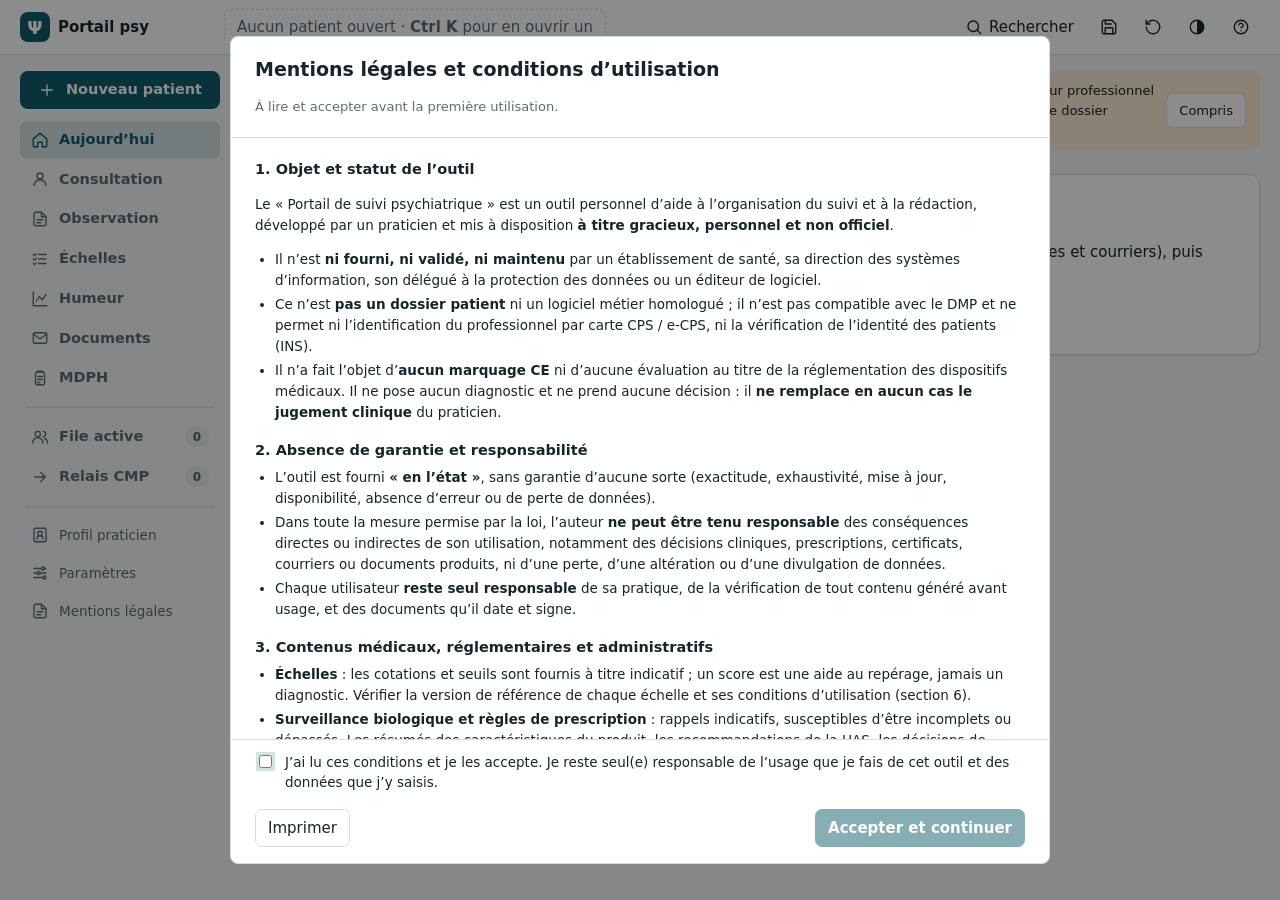
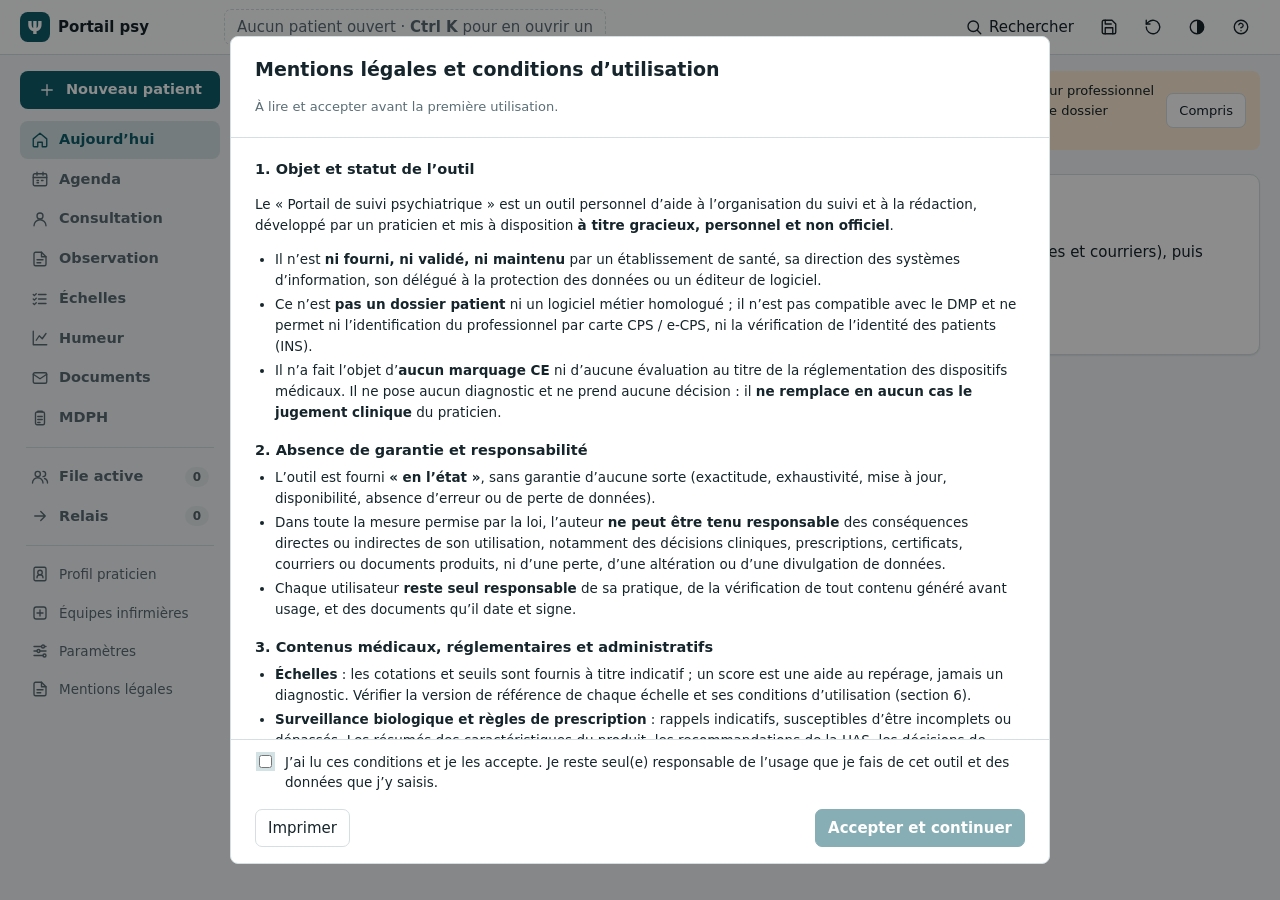
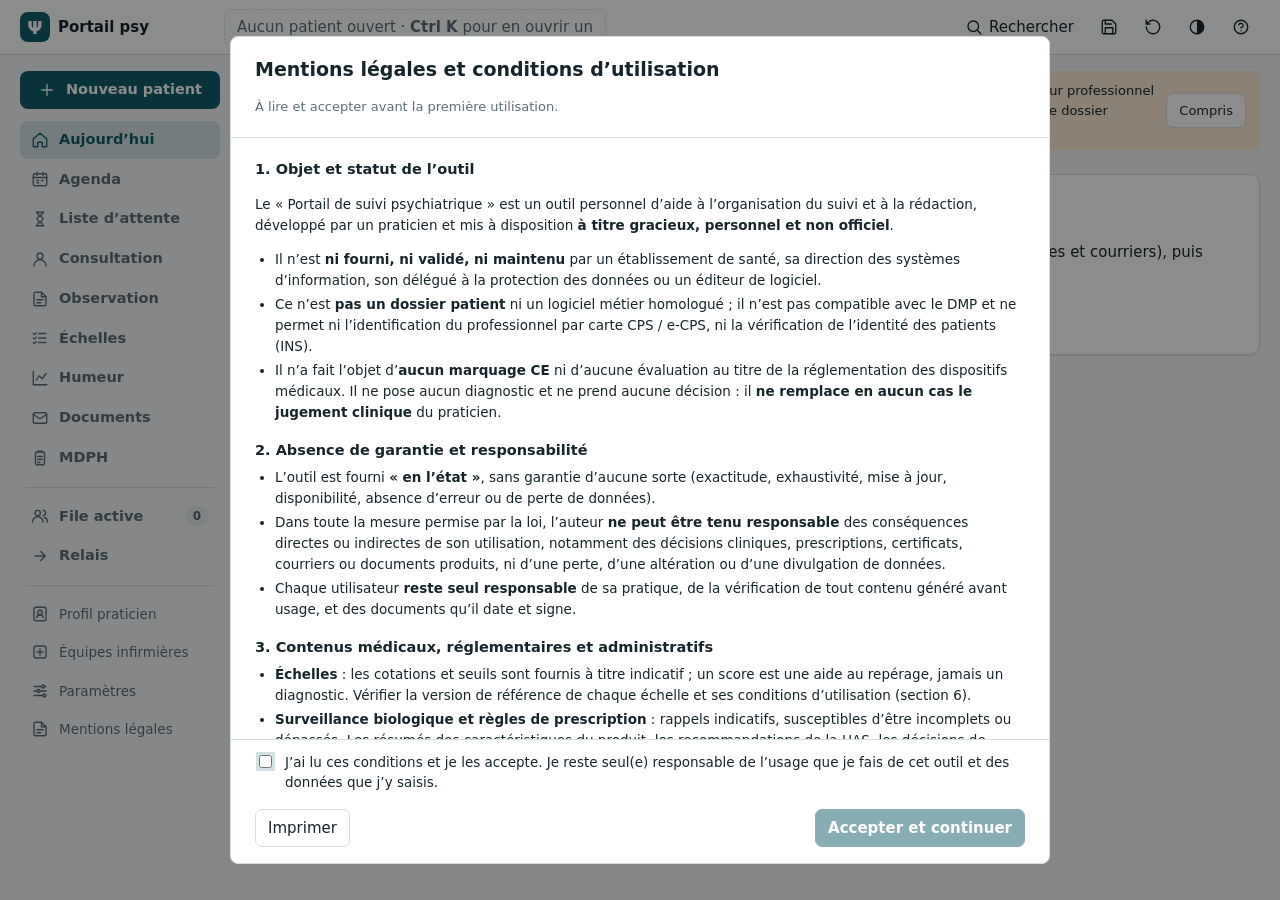
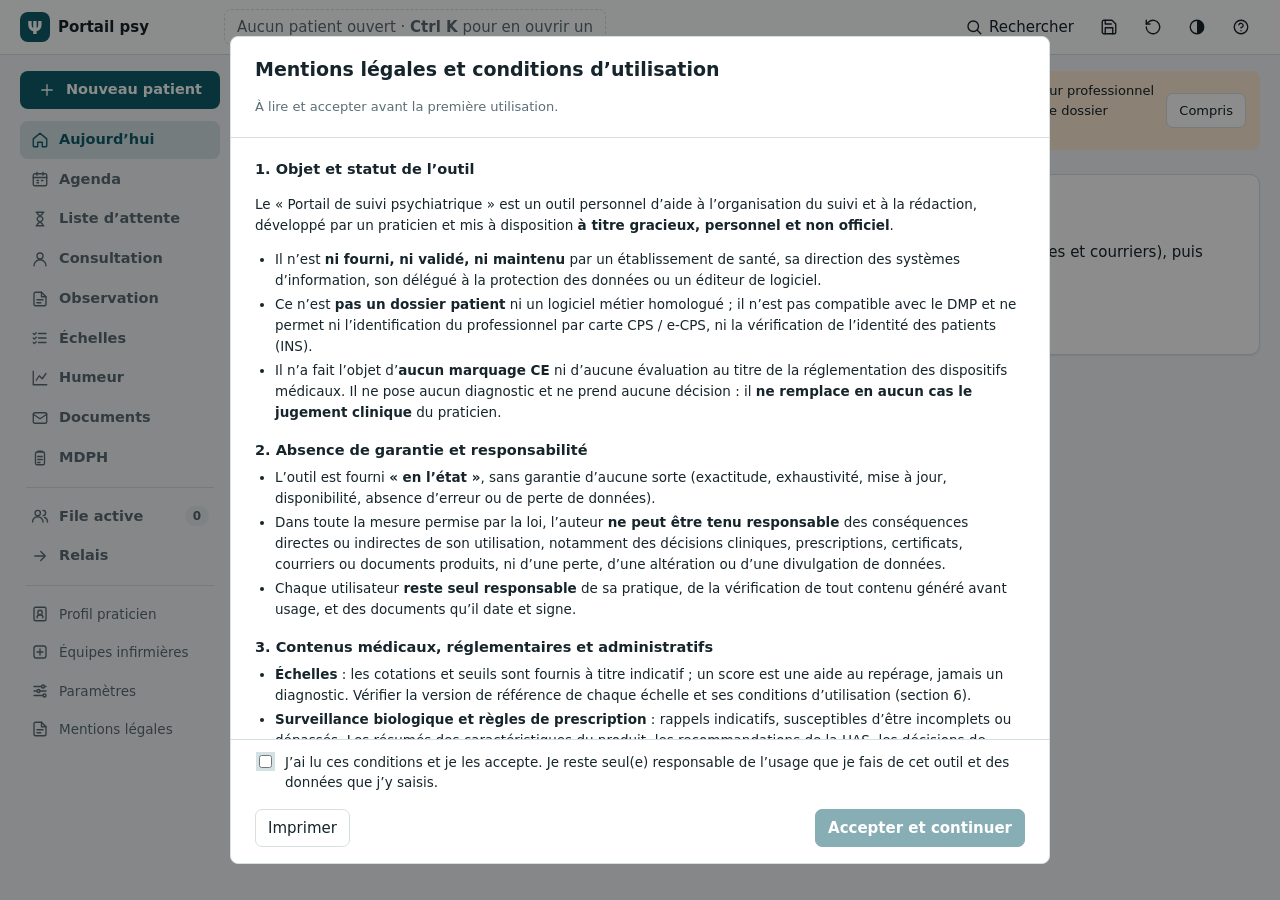
